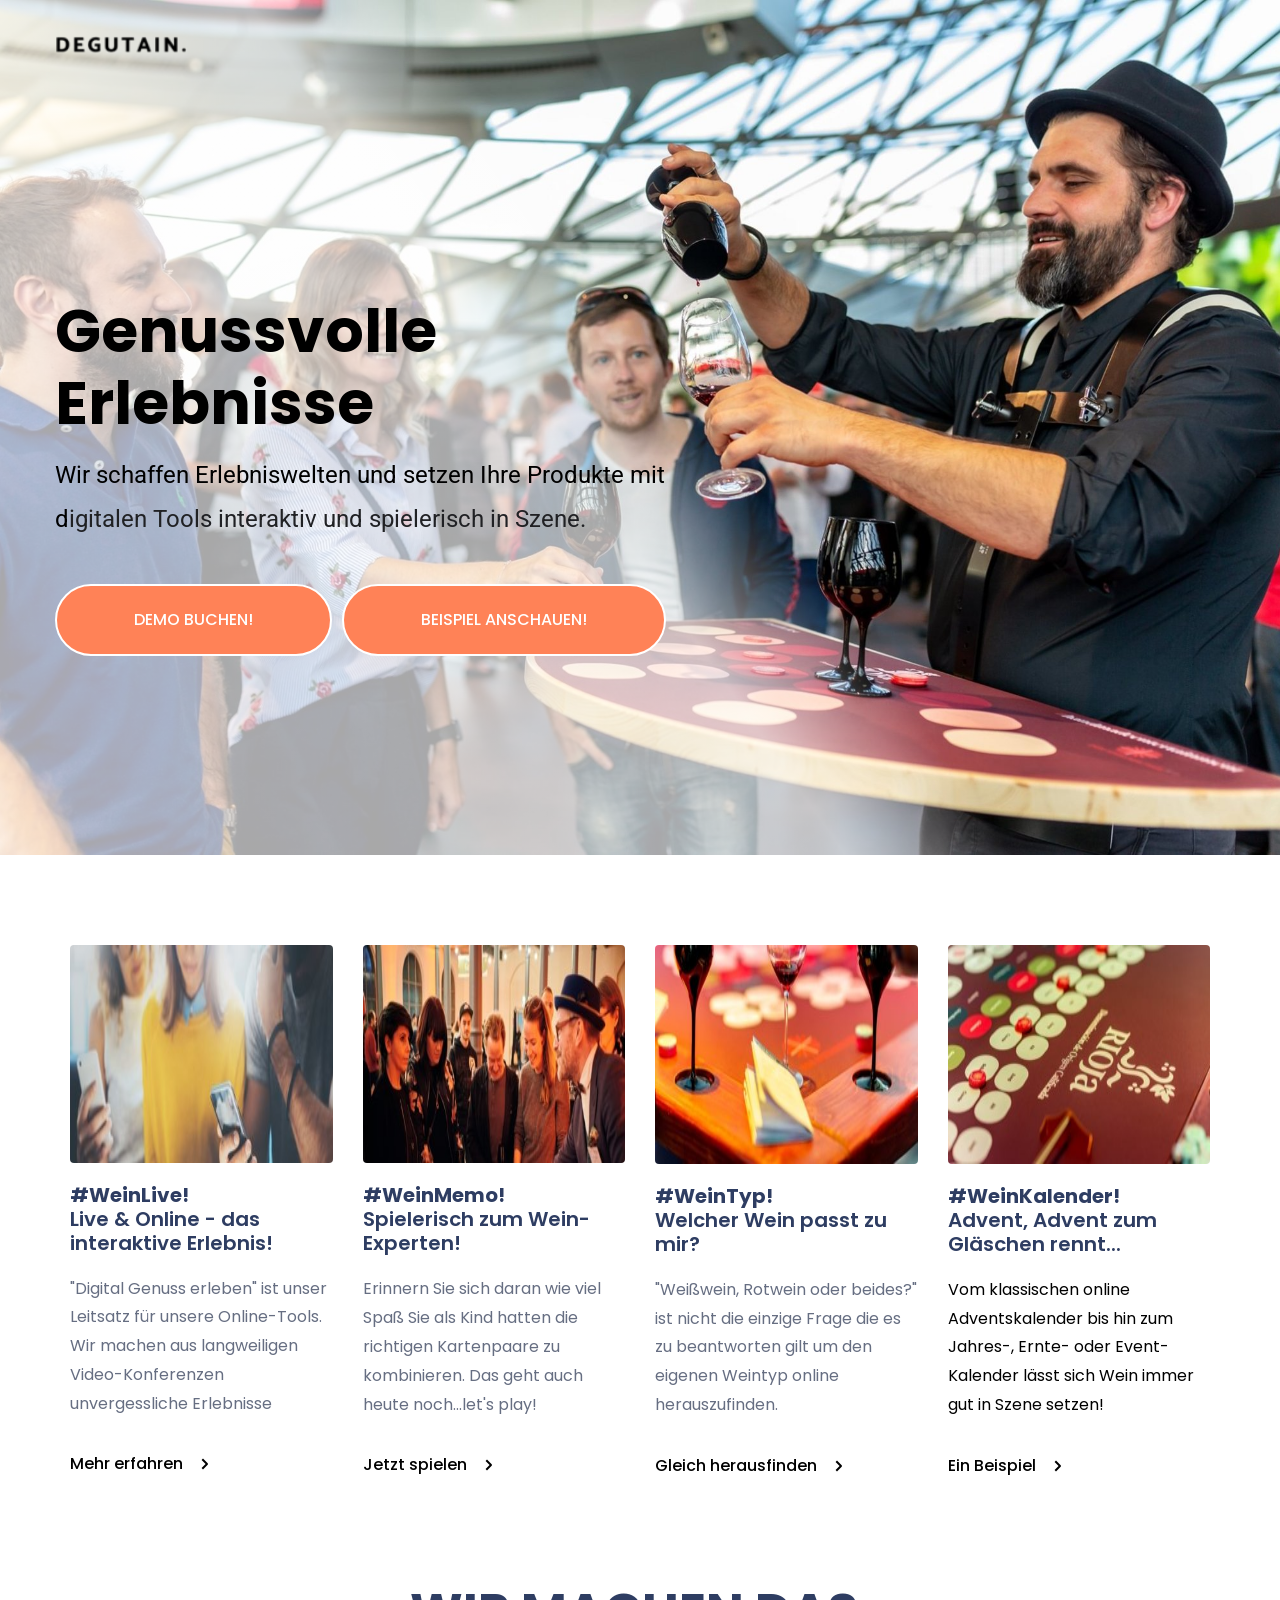
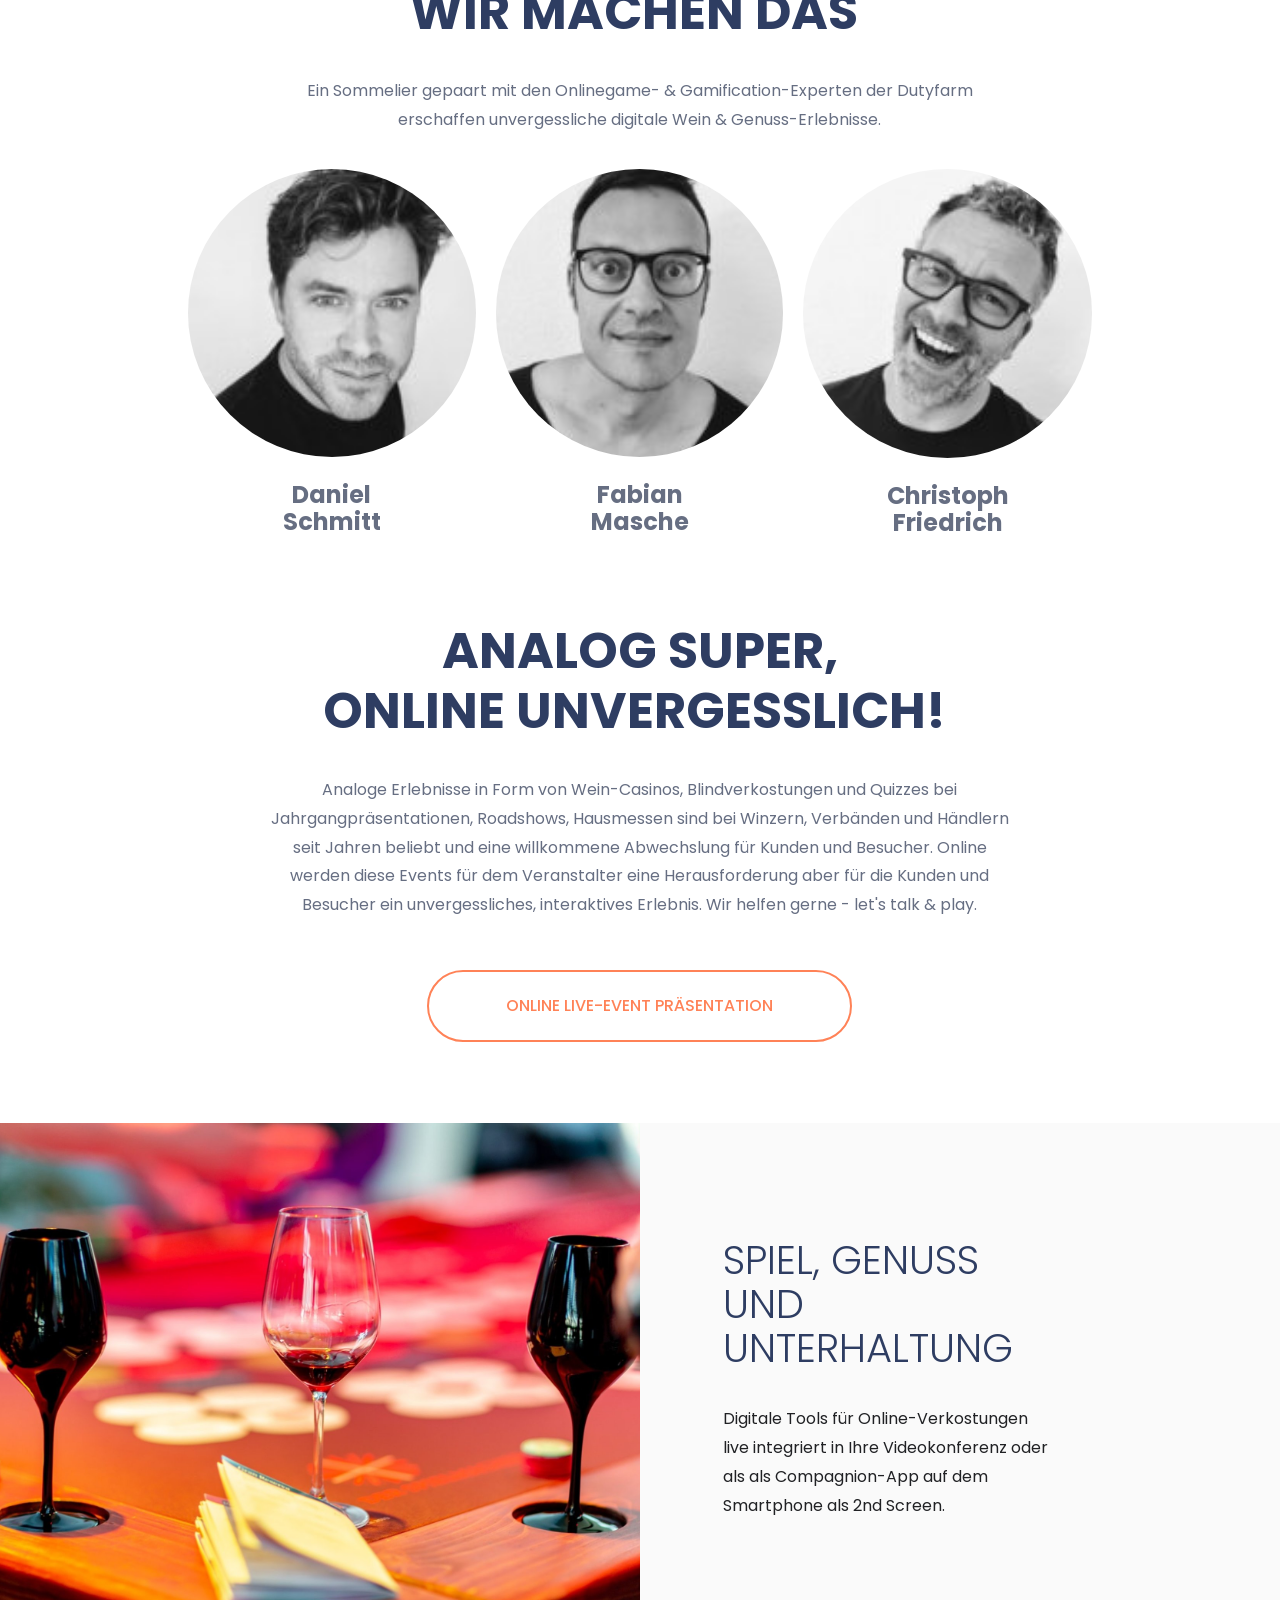
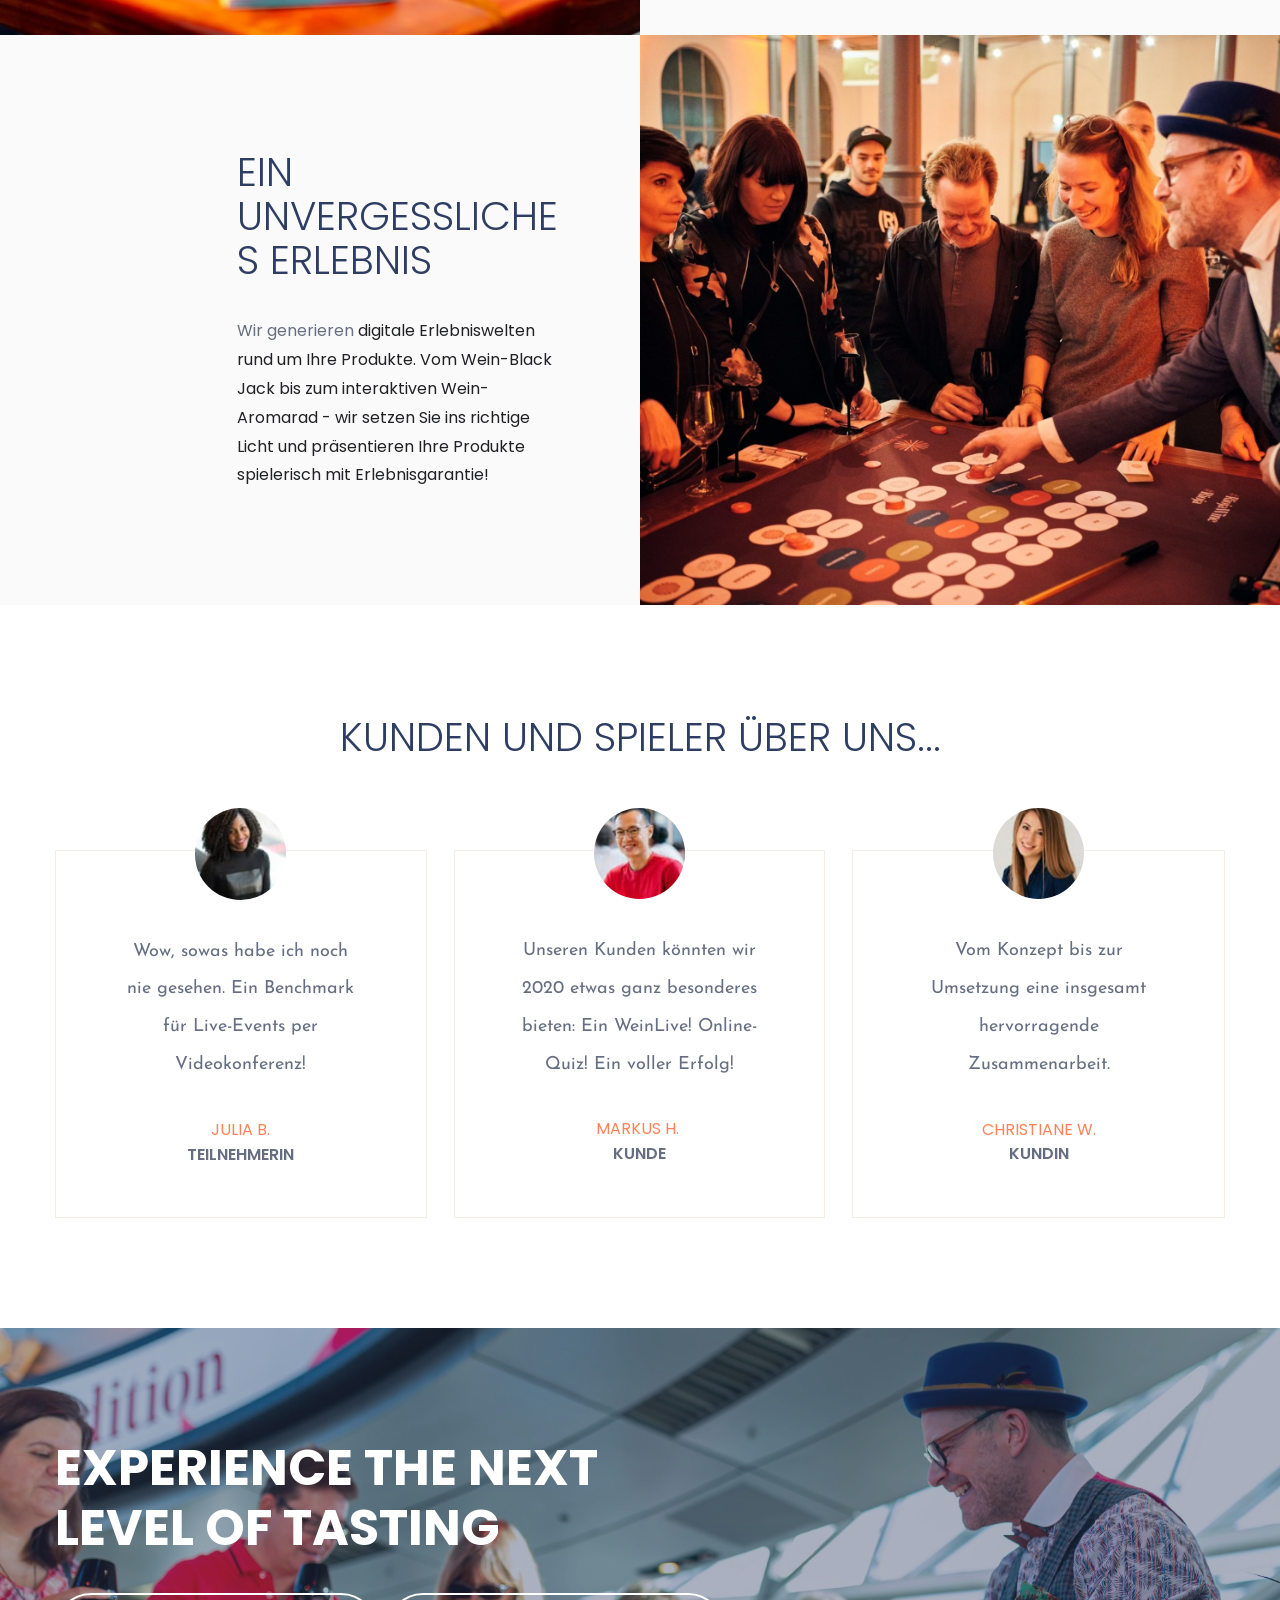
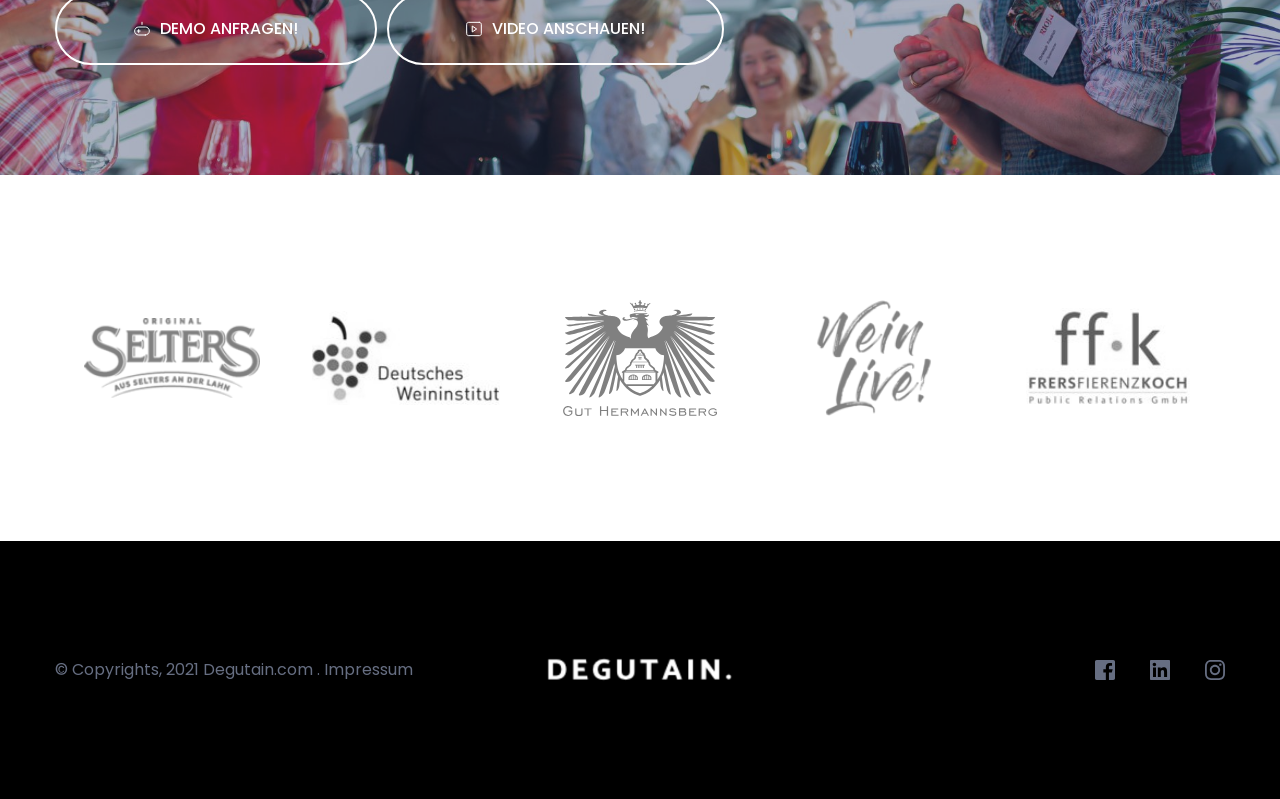
==== index.html @ c5dc9e21 "Degutain.de" ====
<!DOCTYPE html><html lang="en"><head><meta charset="utf-8"><link rel="canonical" href="https://main--determined-lumiere-8e28e1.netlify.app" /><link rel="icon" href="https://a-cloud.b-cdn.net/media/iW=32&iH=any/a94def487bf978fae8fc6f3617b9874e.png" sizes="32x32"/><link rel="icon" href="https://a-cloud.b-cdn.net/media/iW=192&iH=any/a94def487bf978fae8fc6f3617b9874e.png" sizes="192x192"/><link rel="apple-touch-icon-precomposed" href="https://a-cloud.b-cdn.net/media/iW=180&iH=any/a94def487bf978fae8fc6f3617b9874e.png"/><title>DEGUTAIN - DIGITAL. GENUSS. ERLEBEN.</title><meta name="description" content="Wir schaffen Erlebniswelten mit digitalen, interaktiven Online-Events. Gamification für Online-Events erleben Sie bei uns mit unseren WeinLive! Shows. Let&#039;s play!"><meta property="og:title" content="DEGUTAIN - DIGITAL. GENUSS. ERLEBEN."><meta property="og:description" content="Wir schaffen Erlebniswelten mit digitalen, interaktiven Online-Events. Gamification für Online-Events erleben Sie bei uns mit unseren WeinLive! Shows. Let&#039;s play!"><meta property="og:image" content="assets/img/73a95ccca832e7db796a1e793d72864c.jpg"><meta property="og:url" content="https://main--determined-lumiere-8e28e1.netlify.app"><meta content="summary_large_image" name="twitter:card"><!-- ASSETS --><meta name="viewport" content="width=device-width, initial-scale=1"><link class="brz-link brz-link-google-prefetch" rel="dns-prefetch" href="//ajax.googleapis.com"><link class="brz-link brz-link-google-prefetch" rel="dns-prefetch" href="//fonts.googleapis.com"><link class="brz-link brz-link-google-preconnect" rel="preconnect" href="https://fonts.gstatic.com/" crossorigin><link class="brz-link brz-link-cdn-preconnect" rel="preconnect" href="https://a-cloud.b-cdn.net" crossorigin><link href="https://fonts.googleapis.com/css?family=Lato:100,100italic,300,300italic,regular,italic,700,700italic,900,900italic|Yeseva One:regular|Average Sans:regular|Overpass:100,100italic,200,200italic,300,300italic,regular,italic,600,600italic,700,700italic,800,800italic,900,900italic|Josefin Sans:100,200,300,regular,500,600,700,100italic,200italic,300italic,italic,500italic,600italic,700italic|Poppins:100,100italic,200,200italic,300,300italic,regular,italic,500,500italic,600,600italic,700,700italic,800,800italic,900,900italic|Roboto:100,100italic,300,300italic,regular,italic,500,500italic,700,700italic,900,900italic&subset=arabic,bengali,cyrillic,cyrillic-ext,devanagari,greek,greek-ext,gujarati,hebrew,khmer,korean,latin-ext,tamil,telugu,thai,vietnamese&display=swap" class="brz-link brz-link-google" type="text/css" rel="stylesheet"/><link href="assets/e636d66726eed05097c2b93c052736a3.css" class="brz-link brz-link-preview-lib" data-group="group-1_3" rel="stylesheet"/><link href="assets/19e1de2f0bbb7cc28cbc9504a7aba1f9.css" class="brz-link brz-link-preview-pro" rel="stylesheet"/><style class="brz-style">.brz .css-1p1l9ez, .brz [data-css-1p1l9ez] {color: rgba(var(--brz-global-color7),1);border-color: rgba(35,157,219,0);background-color: rgba(189,225,244,0);background-image: none;border-width: 0;border-style: solid;width: 20px;height: 20px;font-size: 20px;padding: 0px;border-radius: 0;stroke-width: 0;transition: all .5s ease-in-out;transition-property: background,border-radius,color,border-color,box-shadow;-webkit-transition: all .5s ease-in-out;-moz-transition: all .5s ease-in-out;-webkit-transition-property: background,border-radius,color,border-color,box-shadow;-moz-transition-property: background,border-radius,color,border-color,box-shadow;}
@media (min-width: 991px) {.brz .css-1p1l9ez:hover, .brz [data-css-1p1l9ez]:hover {color: rgba(var(--brz-global-color8),1);border-color: rgba(35,157,219,0);background-color: rgba(189,225,244,0);background-image: none;}}
@media (max-width: 991px) {.brz .css-1p1l9ez, .brz [data-css-1p1l9ez] {width: 20px;height: 20px;font-size: 20px;padding: 0px;border-radius: 0px;stroke-width: 0;}}
@media (max-width: 767px) {.brz .css-1p1l9ez, .brz [data-css-1p1l9ez] {width: 20px;height: 20px;font-size: 20px;padding: 0px;border-radius: 0px;stroke-width: 0;}}</style><style class="brz-style">.brz .brz-css-qdgmk {z-index: auto;margin: 0;}
.brz .brz-css-qdgmk.brz-section .brz-section__content {min-height: auto;display: flex;}
.brz .brz-css-qdgmk .brz-container {justify-content: center;}
.brz .brz-css-qdgmk > .slick-slider > .brz-slick-slider__dots {color: rgba(0,0,0,1);}
.brz .brz-css-qdgmk > .slick-slider > .brz-slick-slider__arrow {color: rgba(0,0,0,.7);}
@media (min-width:991px) {.brz .brz-css-qdgmk {display: block;}}
@media (min-width:991px) {.brz .brz-css-qdgmk > .slick-slider > .brz-slick-slider__arrow:hover {color: rgba(0,0,0,1);}}
@media (max-width:991px) and (min-width:768px) {.brz .brz-css-qdgmk {z-index: auto;margin: 0;}
	.brz .brz-css-qdgmk.brz-section .brz-section__content {min-height: auto;display: flex;}
	.brz .brz-css-qdgmk .brz-container {justify-content: center;}
	.brz .brz-css-qdgmk > .slick-slider > .brz-slick-slider__dots {color: rgba(0,0,0,1);}
	.brz .brz-css-qdgmk > .slick-slider > .brz-slick-slider__arrow {color: rgba(0,0,0,.7);}}
@media (max-width:991px) and (min-width:768px) {.brz .brz-css-qdgmk {display: block;}}
@media (max-width:767px) {.brz .brz-css-qdgmk {z-index: auto;margin: 0;}
	.brz .brz-css-qdgmk.brz-section .brz-section__content {min-height: auto;display: flex;}
	.brz .brz-css-qdgmk .brz-container {justify-content: center;}
	.brz .brz-css-qdgmk > .slick-slider > .brz-slick-slider__dots {color: rgba(0,0,0,1);}
	.brz .brz-css-qdgmk > .slick-slider > .brz-slick-slider__arrow {color: rgba(0,0,0,.7);}}
@media (max-width:767px) {.brz .brz-css-qdgmk {display: block;}}
.brz .brz-css-fzlmk {padding: 75px 0px 75px 0px;}
.brz .brz-css-fzlmk > .brz-bg {border: 0px solid rgba(102,115,141,0);border-radius: 0px;mix-blend-mode: normal;}
.brz .brz-css-fzlmk > .brz-bg > .brz-bg-image {background-image: none;display: block;background-size: cover;background-repeat: no-repeat;}
.brz .brz-css-fzlmk > .brz-bg > .brz-bg-image:after {content: "";background-image: none;}
.brz .brz-css-fzlmk > .brz-bg > .brz-bg-color {background-color: rgba(0,0,0,0);background-image: none;}
.brz .brz-css-fzlmk > .brz-bg > .brz-bg-map {display: none;}
.brz .brz-css-fzlmk > .brz-bg > .brz-bg-video {display: none;}
.brz .brz-css-fzlmk > .brz-bg > .brz-bg-shape__top {background-size: 100% 100px;height: 100px;transform: rotateX(0deg) rotateY(0deg);z-index: auto;}
.brz .brz-css-fzlmk > .brz-bg > .brz-bg-shape__top::after {background-image: none;-webkit-mask-image: none;background-size: 100% 100px;height: 100px;}
.brz .brz-css-fzlmk > .brz-bg > .brz-bg-shape__bottom {background-size: 100% 100px;height: 100px;transform: rotateX(-180deg) rotateY(-180deg);z-index: auto;}
.brz .brz-css-fzlmk > .brz-bg > .brz-bg-shape__bottom::after {background-image: none;-webkit-mask-image: none;background-size: 100% 100px;height: 100px;}
@media (min-width:991px) {.brz .brz-css-fzlmk > .brz-bg > .brz-bg-image {background-attachment: scroll;}}
@media (max-width:991px) and (min-width:768px) {.brz .brz-css-fzlmk {padding: 50px 15px 50px 15px;}
	.brz .brz-css-fzlmk > .brz-bg {border: 0px solid rgba(102,115,141,0);border-radius: 0px;mix-blend-mode: normal;}
	.brz .brz-css-fzlmk > .brz-bg > .brz-bg-image {background-image: none;display: block;background-size: cover;background-repeat: no-repeat;}
	.brz .brz-css-fzlmk > .brz-bg > .brz-bg-image:after {content: "";background-image: none;}
	.brz .brz-css-fzlmk > .brz-bg > .brz-bg-color {background-color: rgba(0,0,0,0);background-image: none;}
	.brz .brz-css-fzlmk > .brz-bg > .brz-bg-map {display: none;}
	.brz .brz-css-fzlmk > .brz-bg > .brz-bg-video {display: none;}
	.brz .brz-css-fzlmk > .brz-bg > .brz-bg-shape__top {background-size: 100% 100px;height: 100px;transform: rotateX(0deg) rotateY(0deg);z-index: auto;}
	.brz .brz-css-fzlmk > .brz-bg > .brz-bg-shape__top::after {background-image: none;-webkit-mask-image: none;background-size: 100% 100px;height: 100px;}
	.brz .brz-css-fzlmk > .brz-bg > .brz-bg-shape__bottom {background-size: 100% 100px;height: 100px;transform: rotateX(-180deg) rotateY(-180deg);z-index: auto;}
	.brz .brz-css-fzlmk > .brz-bg > .brz-bg-shape__bottom::after {background-image: none;-webkit-mask-image: none;background-size: 100% 100px;height: 100px;}}
@media (max-width:767px) {.brz .brz-css-fzlmk {padding: 25px 15px 25px 15px;}
	.brz .brz-css-fzlmk > .brz-bg {border: 0px solid rgba(102,115,141,0);border-radius: 0px;mix-blend-mode: normal;}
	.brz .brz-css-fzlmk > .brz-bg > .brz-bg-image {background-image: none;display: block;background-size: cover;background-repeat: no-repeat;}
	.brz .brz-css-fzlmk > .brz-bg > .brz-bg-image:after {content: "";background-image: none;}
	.brz .brz-css-fzlmk > .brz-bg > .brz-bg-color {background-color: rgba(0,0,0,0);background-image: none;}
	.brz .brz-css-fzlmk > .brz-bg > .brz-bg-map {display: none;}
	.brz .brz-css-fzlmk > .brz-bg > .brz-bg-video {display: none;}
	.brz .brz-css-fzlmk > .brz-bg > .brz-bg-shape__top {background-size: 100% 100px;height: 100px;transform: rotateX(0deg) rotateY(0deg);z-index: auto;}
	.brz .brz-css-fzlmk > .brz-bg > .brz-bg-shape__top::after {background-image: none;-webkit-mask-image: none;background-size: 100% 100px;height: 100px;}
	.brz .brz-css-fzlmk > .brz-bg > .brz-bg-shape__bottom {background-size: 100% 100px;height: 100px;transform: rotateX(-180deg) rotateY(-180deg);z-index: auto;}
	.brz .brz-css-fzlmk > .brz-bg > .brz-bg-shape__bottom::after {background-image: none;-webkit-mask-image: none;background-size: 100% 100px;height: 100px;}}
.brz .brz-css-uakbx {border: 0px solid transparent;}
@media (min-width:991px) {.brz .brz-css-uakbx {max-width: calc(1 * var(--brz-section-container-max-width,1170px));}}
@media (max-width:991px) and (min-width:768px) {.brz .brz-css-uakbx {border: 0px solid transparent;}}
@media (max-width:991px) and (min-width:768px) {.brz .brz-css-uakbx {max-width: 100%;}}
@media (max-width:767px) {.brz .brz-css-uakbx {border: 0px solid transparent;}}
@media (max-width:767px) {.brz .brz-css-uakbx {max-width: 100%;}}
.brz .brz-css-kxtrz {margin: 0;z-index: auto;align-items: flex-start;}
.brz .brz-css-kxtrz > .brz-bg {border: 0px solid rgba(102,115,141,0);border-radius: 0px;max-width: 100%;mix-blend-mode: normal;}
.brz .brz-css-kxtrz > .brz-bg > .brz-bg-image {background-image: none;display: block;}
.brz .brz-css-kxtrz > .brz-bg > .brz-bg-image:after {content: "";background-image: none;}
.brz .brz-css-kxtrz > .brz-bg > .brz-bg-color {background-color: rgba(0,0,0,0);background-image: none;}
.brz .brz-css-kxtrz > .brz-bg > .brz-bg-map {display: none;}
.brz .brz-css-kxtrz > .brz-bg > .brz-bg-video {display: none;}
.brz .brz-css-kxtrz > .brz-row {border: 0px solid transparent;}
@media (min-width:991px) {.brz .brz-css-kxtrz {min-height: auto;display: flex;}
	.brz .brz-css-kxtrz > .brz-bg {transition-duration: .5s;transition-property: filter,box-shadow,background,border-radius,border-color;}
	.brz .brz-css-kxtrz > .brz-bg > .brz-bg-image {transition-duration: .5s;transition-property: filter,box-shadow,background,border-radius,border-color;}
	.brz .brz-css-kxtrz > .brz-bg > .brz-bg-color {transition-duration: .5s;transition-property: filter,box-shadow,background,border-radius,border-color;}
	.brz .brz-css-kxtrz > .brz-bg > .brz-bg-video {transition-duration: .5s;transition-property: filter,box-shadow,background,border-radius,border-color;}
	.brz .brz-css-kxtrz > .brz-row {transition-duration: .5s;transition-property: filter,box-shadow,background,border-radius,border-color;}}
@media (max-width:991px) and (min-width:768px) {.brz .brz-css-kxtrz {margin: 0;z-index: auto;align-items: flex-start;}
	.brz .brz-css-kxtrz > .brz-bg {border: 0px solid rgba(102,115,141,0);border-radius: 0px;max-width: 100%;mix-blend-mode: normal;}
	.brz .brz-css-kxtrz > .brz-bg > .brz-bg-image {background-image: none;display: block;}
	.brz .brz-css-kxtrz > .brz-bg > .brz-bg-image:after {content: "";background-image: none;}
	.brz .brz-css-kxtrz > .brz-bg > .brz-bg-color {background-color: rgba(0,0,0,0);background-image: none;}
	.brz .brz-css-kxtrz > .brz-bg > .brz-bg-map {display: none;}
	.brz .brz-css-kxtrz > .brz-bg > .brz-bg-video {display: none;}
	.brz .brz-css-kxtrz > .brz-row {border: 0px solid transparent;}}
@media (max-width:991px) and (min-width:768px) {.brz .brz-css-kxtrz {min-height: auto;display: flex;}
	.brz .brz-css-kxtrz > .brz-bg {transition-duration: .5s;transition-property: filter,box-shadow,background,border-radius,border-color;}
	.brz .brz-css-kxtrz > .brz-bg > .brz-bg-image {transition-duration: .5s;transition-property: filter,box-shadow,background,border-radius,border-color;}
	.brz .brz-css-kxtrz > .brz-bg > .brz-bg-color {transition-duration: .5s;transition-property: filter,box-shadow,background,border-radius,border-color;}
	.brz .brz-css-kxtrz > .brz-bg > .brz-bg-video {transition-duration: .5s;transition-property: filter,box-shadow,background,border-radius,border-color;}
	.brz .brz-css-kxtrz > .brz-row {flex-direction: row;flex-wrap: wrap;justify-content: flex-start;transition-duration: .5s;transition-property: filter,box-shadow,background,border-radius,border-color;}}
@media (max-width:767px) {.brz .brz-css-kxtrz {margin: 0;z-index: auto;align-items: flex-start;}
	.brz .brz-css-kxtrz > .brz-bg {border: 0px solid rgba(102,115,141,0);border-radius: 0px;max-width: 100%;mix-blend-mode: normal;}
	.brz .brz-css-kxtrz > .brz-bg > .brz-bg-image {background-image: none;display: block;}
	.brz .brz-css-kxtrz > .brz-bg > .brz-bg-image:after {content: "";background-image: none;}
	.brz .brz-css-kxtrz > .brz-bg > .brz-bg-color {background-color: rgba(0,0,0,0);background-image: none;}
	.brz .brz-css-kxtrz > .brz-bg > .brz-bg-map {display: none;}
	.brz .brz-css-kxtrz > .brz-bg > .brz-bg-video {display: none;}
	.brz .brz-css-kxtrz > .brz-row {border: 0px solid transparent;}}
@media (max-width:767px) {.brz .brz-css-kxtrz {min-height: auto;display: flex;}
	.brz .brz-css-kxtrz > .brz-bg {transition-duration: .5s;transition-property: filter,box-shadow,background,border-radius,border-color;}
	.brz .brz-css-kxtrz > .brz-bg > .brz-bg-image {transition-duration: .5s;transition-property: filter,box-shadow,background,border-radius,border-color;}
	.brz .brz-css-kxtrz > .brz-bg > .brz-bg-color {transition-duration: .5s;transition-property: filter,box-shadow,background,border-radius,border-color;}
	.brz .brz-css-kxtrz > .brz-bg > .brz-bg-video {transition-duration: .5s;transition-property: filter,box-shadow,background,border-radius,border-color;}
	.brz .brz-css-kxtrz > .brz-row {flex-direction: row;flex-wrap: wrap;justify-content: flex-start;transition-duration: .5s;transition-property: filter,box-shadow,background,border-radius,border-color;}}
.brz .brz-css-nwfkc {padding: 10px;max-width: 100%;}
@media (max-width:991px) and (min-width:768px) {.brz .brz-css-nwfkc {padding: 0;max-width: 100%;}}
@media (max-width:767px) {.brz .brz-css-nwfkc {padding: 0;max-width: 100%;}}
.brz .brz-css-hpsgr {z-index: auto;flex: 1 1 50%;max-width: 50%;justify-content: flex-start;}
.brz .brz-css-hpsgr > .brz-bg {border: 0px solid rgba(102,115,141,0);border-radius: 0px;margin: 0;mix-blend-mode: normal;}
.brz .brz-css-hpsgr > .brz-bg > .brz-bg-image {background-image: none;display: block;}
.brz .brz-css-hpsgr > .brz-bg > .brz-bg-image:after {content: "";background-image: none;}
.brz .brz-css-hpsgr > .brz-bg > .brz-bg-color {background-color: rgba(0,0,0,0);background-image: none;}
.brz .brz-css-hpsgr > .brz-bg > .brz-bg-map {display: none;}
.brz .brz-css-hpsgr > .brz-bg > .brz-bg-video {display: none;}
@media (min-width:991px) {.brz .brz-css-hpsgr > .brz-bg {transition-duration: .5s;transition-property: filter,box-shadow,background,border-radius,border-color;}
	.brz .brz-css-hpsgr > .brz-bg > .brz-bg-image {transition-duration: .5s;transition-property: filter,box-shadow,background,border-radius,border-color;}
	.brz .brz-css-hpsgr > .brz-bg > .brz-bg-color {transition-duration: .5s;transition-property: filter,box-shadow,background,border-radius,border-color;}}
@media (max-width:991px) and (min-width:768px) {.brz .brz-css-hpsgr {z-index: auto;flex: 1 1 50%;max-width: 50%;justify-content: flex-start;}
	.brz .brz-css-hpsgr > .brz-bg {border: 0px solid rgba(102,115,141,0);border-radius: 0px;margin: 0;mix-blend-mode: normal;}
	.brz .brz-css-hpsgr > .brz-bg > .brz-bg-image {background-image: none;display: block;}
	.brz .brz-css-hpsgr > .brz-bg > .brz-bg-image:after {content: "";background-image: none;}
	.brz .brz-css-hpsgr > .brz-bg > .brz-bg-color {background-color: rgba(0,0,0,0);background-image: none;}
	.brz .brz-css-hpsgr > .brz-bg > .brz-bg-map {display: none;}
	.brz .brz-css-hpsgr > .brz-bg > .brz-bg-video {display: none;}}
@media (max-width:991px) and (min-width:768px) {.brz .brz-css-hpsgr > .brz-bg {transition-duration: .5s;transition-property: filter,box-shadow,background,border-radius,border-color;}
	.brz .brz-css-hpsgr > .brz-bg > .brz-bg-image {transition-duration: .5s;transition-property: filter,box-shadow,background,border-radius,border-color;}
	.brz .brz-css-hpsgr > .brz-bg > .brz-bg-color {transition-duration: .5s;transition-property: filter,box-shadow,background,border-radius,border-color;}}
@media (max-width:767px) {.brz .brz-css-hpsgr {z-index: auto;flex: 1 1 100%;max-width: 100%;justify-content: flex-start;}
	.brz .brz-css-hpsgr > .brz-bg {border: 0px solid rgba(102,115,141,0);border-radius: 0px;margin: 10px 0px 10px 0px;mix-blend-mode: normal;}
	.brz .brz-css-hpsgr > .brz-bg > .brz-bg-image {background-image: none;display: block;}
	.brz .brz-css-hpsgr > .brz-bg > .brz-bg-image:after {content: "";background-image: none;}
	.brz .brz-css-hpsgr > .brz-bg > .brz-bg-color {background-color: rgba(0,0,0,0);background-image: none;}
	.brz .brz-css-hpsgr > .brz-bg > .brz-bg-map {display: none;}
	.brz .brz-css-hpsgr > .brz-bg > .brz-bg-video {display: none;}}
@media (max-width:767px) {.brz .brz-css-hpsgr > .brz-bg {transition-duration: .5s;transition-property: filter,box-shadow,background,border-radius,border-color;}
	.brz .brz-css-hpsgr > .brz-bg > .brz-bg-image {transition-duration: .5s;transition-property: filter,box-shadow,background,border-radius,border-color;}
	.brz .brz-css-hpsgr > .brz-bg > .brz-bg-color {transition-duration: .5s;transition-property: filter,box-shadow,background,border-radius,border-color;}}
.brz .brz-css-nbdci {z-index: auto;margin: 0;border: 0px solid transparent;padding: 5px 15px 5px 15px;min-height: auto;}
@media (min-width:991px) {.brz .brz-css-nbdci {display: flex;transition-duration: .5s;transition-property: filter,box-shadow,background,border-radius,border-color;}}
@media (max-width:991px) and (min-width:768px) {.brz .brz-css-nbdci {z-index: auto;margin: 0;border: 0px solid transparent;padding: 5px 15px 5px 15px;min-height: auto;}}
@media (max-width:991px) and (min-width:768px) {.brz .brz-css-nbdci {display: flex;transition-duration: .5s;transition-property: filter,box-shadow,background,border-radius,border-color;}}
@media (max-width:767px) {.brz .brz-css-nbdci {z-index: auto;margin: 10px 0px 10px 0px;border: 0px solid transparent;padding: 0;min-height: auto;}}
@media (max-width:767px) {.brz .brz-css-nbdci {display: flex;transition-duration: .5s;transition-property: filter,box-shadow,background,border-radius,border-color;}}
.brz .brz-css-xookq {padding: 0;margin: 10px 0px 10px 0px;justify-content: center;position: relative;}
@media (min-width:991px) {.brz .brz-css-xookq {display: flex;z-index: auto;position: relative;}}
@media (max-width:991px) and (min-width:768px) {.brz .brz-css-xookq {padding: 0;margin: 10px 0px 10px 0px;justify-content: center;position: relative;}}
@media (max-width:991px) and (min-width:768px) {.brz .brz-css-xookq {display: flex;z-index: auto;position: relative;}}
@media (max-width:767px) {.brz .brz-css-xookq {padding: 0;margin: 10px 0px 10px 0px;justify-content: center;position: relative;}}
@media (max-width:767px) {.brz .brz-css-xookq {display: flex;z-index: auto;position: relative;}}
.brz .brz-css-xtftj {max-width: 100%;height: auto;border: 0px solid rgba(102,115,141,0);border-radius: 0px;}
.brz .brz-css-xtftj:after {background-color: rgba(255,255,255,0);background-image: none;}
@media (min-width:991px) {.brz .brz-css-xtftj {transition-duration: .5s;transition-property: border,box-shadow,filter,background-color;}
	.brz .brz-css-xtftj:after {transition-duration: .5s;transition-property: border,box-shadow,filter,background-color;}
	.brz .brz-css-xtftj .brz-picture {transition-duration: .5s;transition-property: border,box-shadow,filter,background-color;}}
@media (max-width:991px) and (min-width:768px) {.brz .brz-css-xtftj {max-width: 100%;height: auto;border: 0px solid rgba(102,115,141,0);border-radius: 0px;}
	.brz .brz-css-xtftj:after {background-color: rgba(255,255,255,0);background-image: none;}}
@media (max-width:991px) and (min-width:768px) {.brz .brz-css-xtftj {transition-duration: .5s;transition-property: border,box-shadow,filter,background-color;}
	.brz .brz-css-xtftj:after {transition-duration: .5s;transition-property: border,box-shadow,filter,background-color;}
	.brz .brz-css-xtftj .brz-picture {transition-duration: .5s;transition-property: border,box-shadow,filter,background-color;}}
@media (max-width:767px) {.brz .brz-css-xtftj {max-width: 100%;height: auto;border: 0px solid rgba(102,115,141,0);border-radius: 0px;}
	.brz .brz-css-xtftj:after {background-color: rgba(255,255,255,0);background-image: none;}}
@media (max-width:767px) {.brz .brz-css-xtftj {transition-duration: .5s;transition-property: border,box-shadow,filter,background-color;}
	.brz .brz-css-xtftj:after {transition-duration: .5s;transition-property: border,box-shadow,filter,background-color;}
	.brz .brz-css-xtftj .brz-picture {transition-duration: .5s;transition-property: border,box-shadow,filter,background-color;}}
.brz .brz-css-uwdgc {padding-top: 15.3404%;}
.brz .brz-css-uwdgc > .brz-img {position: absolute;width: 100%;}
@media (max-width:991px) and (min-width:768px) {.brz .brz-css-uwdgc {padding-top: 15.3341%;}
	.brz .brz-css-uwdgc > .brz-img {position: absolute;width: 100%;}}
@media (max-width:767px) {.brz .brz-css-uwdgc {padding-top: 15.3387%;}
	.brz .brz-css-uwdgc > .brz-img {position: absolute;width: 100%;}}
.brz .brz-css-axryg {height: 50px;}
@media (max-width:991px) and (min-width:768px) {.brz .brz-css-axryg {height: 50px;}}
@media (max-width:767px) {.brz .brz-css-axryg {height: 50px;}}
.brz .brz-css-ffauf {width: 100%;mix-blend-mode: normal;}
@media (max-width:991px) and (min-width:768px) {.brz .brz-css-ffauf {width: 100%;mix-blend-mode: normal;}}
@media (max-width:767px) {.brz .brz-css-ffauf {width: 100%;mix-blend-mode: normal;}}
.brz .brz-css-tgkyf {z-index: auto;position: relative;margin: 10px 0px 10px 0px;}
@media (min-width:991px) {.brz .brz-css-tgkyf {display: flex;position: relative;}}
@media (max-width:991px) and (min-width:768px) {.brz .brz-css-tgkyf {z-index: auto;position: relative;margin: 10px 0px 10px 0px;}}
@media (max-width:991px) and (min-width:768px) {.brz .brz-css-tgkyf {display: flex;position: relative;}}
@media (max-width:767px) {.brz .brz-css-tgkyf {z-index: auto;position: relative;margin: 10px 0px 10px 0px;}}
@media (max-width:767px) {.brz .brz-css-tgkyf {display: flex;position: relative;}}
.brz .brz-css-eiwsv {justify-content: center;padding: 0;margin: 0px -5px -20px -5px;}
@media (max-width:991px) and (min-width:768px) {.brz .brz-css-eiwsv {justify-content: center;padding: 0;margin: 0px -5px -20px -5px;}}
@media (max-width:767px) {.brz .brz-css-eiwsv {justify-content: center;padding: 0;margin: 0px -5px -20px -5px;}}
.brz .brz-css-jugwo {padding: 0px 5px 20px 5px;}
@media (max-width:991px) and (min-width:768px) {.brz .brz-css-jugwo {padding: 0px 5px 20px 5px;}}
@media (max-width:767px) {.brz .brz-css-jugwo {padding: 0px 5px 20px 5px;}}
.brz .brz-css-brsil.brz-btn {display: flex;align-items: center;justify-content: center;font-family: var(--brz-buttonfontfamily);font-weight: var(--brz-buttonfontweight);font-size: var(--brz-buttonfontsize);line-height: var(--brz-buttonlineheight);letter-spacing: var(--brz-buttonletterspacing);color: rgba(var(--brz-global-color8),1);border: 2px solid rgba(var(--brz-global-color3),0);border-radius: 2px;background-color: rgba(var(--brz-global-color3),1);background-image: none;padding: 14px 42px 14px 42px;flex-flow: row-reverse nowrap;}
.brz .brz-css-brsil.brz-btn.brz-btn-submit {color: rgba(var(--brz-global-color8),1);background-color: rgba(var(--brz-global-color3),1);}
.brz .brz-css-brsil .brz-btn--story-container {border: 2px solid rgba(var(--brz-global-color3),0);flex-flow: row-reverse nowrap;border-radius: 2px;}
@media (min-width:991px) {.brz .brz-css-brsil.brz-btn {transition-duration: .5s;transition-property: color,box-shadow,background,border-color;}}
@media (min-width:991px) {.brz .brz-css-brsil.brz-btn:hover {background-color: rgba(var(--brz-global-color3),.8);}
	.brz .brz-css-brsil.brz-btn.brz-btn-submit:hover {background-color: rgba(var(--brz-global-color3),.8);}}
@media (max-width:991px) and (min-width:768px) {.brz .brz-css-brsil.brz-btn {display: flex;align-items: center;justify-content: center;font-family: var(--brz-buttonfontfamily);font-weight: var(--brz-buttontabletfontweight);font-size: var(--brz-buttontabletfontsize);line-height: var(--brz-buttontabletlineheight);letter-spacing: var(--brz-buttontabletletterspacing);color: rgba(var(--brz-global-color8),1);border: 2px solid rgba(var(--brz-global-color3),0);border-radius: 2px;background-color: rgba(var(--brz-global-color3),1);background-image: none;padding: 11px 26px 11px 26px;flex-flow: row-reverse nowrap;}
	.brz .brz-css-brsil.brz-btn.brz-btn-submit {color: rgba(var(--brz-global-color8),1);background-color: rgba(var(--brz-global-color3),1);}
	.brz .brz-css-brsil .brz-btn--story-container {border: 2px solid rgba(var(--brz-global-color3),0);flex-flow: row-reverse nowrap;border-radius: 2px;}}
@media (max-width:991px) and (min-width:768px) {.brz .brz-css-brsil.brz-btn {transition-duration: .5s;transition-property: color,box-shadow,background,border-color;}}
@media (max-width:767px) {.brz .brz-css-brsil.brz-btn {display: flex;align-items: center;justify-content: center;font-family: var(--brz-buttonfontfamily);font-weight: var(--brz-buttonmobilefontweight);font-size: var(--brz-buttonmobilefontsize);line-height: var(--brz-buttonmobilelineheight);letter-spacing: var(--brz-buttonmobileletterspacing);color: rgba(var(--brz-global-color8),1);border: 2px solid rgba(var(--brz-global-color3),0);border-radius: 2px;background-color: rgba(var(--brz-global-color3),1);background-image: none;padding: 11px 26px 11px 26px;flex-flow: row-reverse nowrap;}
	.brz .brz-css-brsil.brz-btn.brz-btn-submit {color: rgba(var(--brz-global-color8),1);background-color: rgba(var(--brz-global-color3),1);}
	.brz .brz-css-brsil .brz-btn--story-container {border: 2px solid rgba(var(--brz-global-color3),0);flex-flow: row-reverse nowrap;border-radius: 2px;}}
@media (max-width:767px) {.brz .brz-css-brsil.brz-btn {transition-duration: .5s;transition-property: color,box-shadow,background,border-color;}}
.brz .brz-css-sxsbp > .brz-bg > .brz-bg-image {background-image: none;}
.brz .brz-css-sxsbp > .brz-bg > .brz-bg-image:after {content: "";background-image: none;}
.brz .brz-css-sxsbp > .brz-bg > .brz-bg-color {background-color: rgba(0,0,0,0);background-image: none;}
@media (max-width:991px) and (min-width:768px) {.brz .brz-css-sxsbp > .brz-bg > .brz-bg-image {background-image: none;}
	.brz .brz-css-sxsbp > .brz-bg > .brz-bg-image:after {content: "";background-image: none;}
	.brz .brz-css-sxsbp > .brz-bg > .brz-bg-color {background-color: rgba(0,0,0,0);background-image: none;}}
@media (max-width:767px) {.brz .brz-css-sxsbp > .brz-bg > .brz-bg-image {background-image: none;}
	.brz .brz-css-sxsbp > .brz-bg > .brz-bg-image:after {content: "";background-image: none;}
	.brz .brz-css-sxsbp > .brz-bg > .brz-bg-color {background-color: rgba(0,0,0,0);background-image: none;}}
.brz .brz-css-iyuqd {justify-content: center;align-items: center;}
.brz .brz-css-iyuqd > .brz-container__wrap {width: 1170px;}
.brz .brz-css-iyuqd > .brz-container__wrap .brz-popup2__close {display: block;top: -36px;right: -36px;left: auto;bottom: auto;color: rgba(255,255,255,1);}
.brz .brz-css-iyuqd > .brz-container__wrap .brz-popup2__close .brz-icon-svg {font-size: 16px;padding: 0px;background-color: rgba(0,0,0,0);border-radius: 0px;}
.brz .brz-css-iyuqd .brz-container > .brz-row__container {min-height: auto;align-items: center;}
@media (max-width:991px) and (min-width:768px) {.brz .brz-css-iyuqd {justify-content: center;align-items: center;}
	.brz .brz-css-iyuqd > .brz-container__wrap {width: 1170px;}
	.brz .brz-css-iyuqd > .brz-container__wrap .brz-popup2__close {display: block;top: -36px;right: -36px;left: auto;bottom: auto;color: rgba(255,255,255,1);}
	.brz .brz-css-iyuqd > .brz-container__wrap .brz-popup2__close .brz-icon-svg {font-size: 16px;padding: 0px;background-color: rgba(0,0,0,0);border-radius: 0px;}
	.brz .brz-css-iyuqd .brz-container > .brz-row__container {min-height: auto;align-items: center;}}
@media (max-width:767px) {.brz .brz-css-iyuqd {justify-content: center;align-items: center;}
	.brz .brz-css-iyuqd > .brz-container__wrap {width: 1170px;}
	.brz .brz-css-iyuqd > .brz-container__wrap .brz-popup2__close {display: block;top: -36px;right: -36px;left: auto;bottom: auto;color: rgba(255,255,255,1);}
	.brz .brz-css-iyuqd > .brz-container__wrap .brz-popup2__close .brz-icon-svg {font-size: 16px;padding: 0px;background-color: rgba(0,0,0,0);border-radius: 0px;}
	.brz .brz-css-iyuqd .brz-container > .brz-row__container {min-height: auto;align-items: center;}}
.brz .brz-css-ucvnv {animation-name: none;animation-duration: 1000ms;animation-delay: 1000ms;}
@media (max-width:991px) and (min-width:768px) {.brz .brz-css-ucvnv {animation-name: none;animation-duration: 1000ms;animation-delay: 1000ms;}}
@media (max-width:767px) {.brz .brz-css-ucvnv {animation-name: none;animation-duration: 1000ms;animation-delay: 1000ms;}}
.brz .brz-css-rlxxm .brz-form {margin: -0px -7.5px -15px -7.5px;}
.brz .brz-css-rlxxm .brz-forms2__item {padding: 0px 7.5px 15px 7.5px;}
.brz .brz-css-rlxxm .brz-forms2__item-button {margin-right: auto;margin-left: 0;max-width: 100%;flex-basis: 100%;}
.brz .brz-css-rlxxm .brz-forms2-story .brz-btn:before {content: "";padding-top: 15%;}
@media (max-width:991px) and (min-width:768px) {.brz .brz-css-rlxxm .brz-form {margin: -0px -7.5px -15px -7.5px;}
	.brz .brz-css-rlxxm .brz-forms2__item {padding: 0px 7.5px 15px 7.5px;}
	.brz .brz-css-rlxxm .brz-forms2__item-button {margin-right: auto;margin-left: 0;max-width: 100%;flex-basis: 100%;}
	.brz .brz-css-rlxxm .brz-forms2-story .brz-btn:before {content: "";padding-top: 15%;}}
@media (max-width:767px) {.brz .brz-css-rlxxm .brz-form {margin: -0px -7.5px -15px -7.5px;}
	.brz .brz-css-rlxxm .brz-forms2__item {padding: 0px 7.5px 15px 7.5px;}
	.brz .brz-css-rlxxm .brz-forms2__item-button {margin-right: auto;margin-left: 0;max-width: 100%;flex-basis: 100%;}
	.brz .brz-css-rlxxm .brz-forms2-story .brz-btn:before {content: "";padding-top: 15%;}}
.brz .brz-css-ztxzu {color: rgba(115,119,127,.7);font-family: Lato,sans-serif;font-size: 18px;font-weight: 400;letter-spacing: 0px;}
.brz .brz-css-ztxzu .brz-forms2__field-label {color: rgba(115,119,127,.7);font-family: Lato,sans-serif;font-size: 16px;font-weight: 400;letter-spacing: 0px;text-align: left;line-height: 1.5;}
.brz .brz-css-ztxzu .brz-forms2__field-label {padding: 0px 0px 5px 0px;}
.brz .brz-css-ztxzu .brz-forms2__field:not(.brz-forms2__radio):not(.brz-forms2__checkbox) {color: rgba(115,119,127,.7);background-color: rgba(255,255,255,1);border: 1px solid rgba(220,222,225,1);border-radius: 0px;min-height: 57px;}
.brz .brz-css-ztxzu.brz-forms2__item--error .brz-forms2__field:not(.brz-forms2__radio):not(.brz-forms2__checkbox) {border-color: #f00;}
.brz .brz-css-ztxzu .brz-forms2__field:not(.brz-forms2__radio):not(.brz-forms2__checkbox):not(.brz-forms2__field-select) {padding: 14px 24px 14px 24px;}
.brz .brz-css-ztxzu .brz-forms2__field-paragraph {line-height: 1.5;}
.brz .brz-css-ztxzu .brz-forms2__radio {color: rgba(115,119,127,.7);font-family: Lato,sans-serif;font-size: 16px;line-height: 1.5;font-weight: 400;letter-spacing: 0px;}
.brz .brz-css-ztxzu .brz-forms2__checkbox {color: rgba(115,119,127,.7);font-family: Lato,sans-serif;font-size: 16px;line-height: 1.5;font-weight: 400;letter-spacing: 0px;}
.brz .brz-css-ztxzu .brz-forms2__select-item__input {color: rgba(115,119,127,.7);}
.brz .brz-css-ztxzu .form-alert {font-family: Lato,sans-serif;}
@media (min-width:991px) {.brz .brz-css-ztxzu .brz-forms2__field:not(.brz-forms2__radio):not(.brz-forms2__checkbox) {transition-duration: .5s;}
	.brz .brz-css-ztxzu .brz-forms2__radio {transition-duration: .5s;}
	.brz .brz-css-ztxzu .brz-forms2__checkbox {transition-duration: .5s;}
	.brz .brz-css-ztxzu .brz-forms2__select-item__input {transition-duration: .5s;}}
@media (max-width:991px) and (min-width:768px) {.brz .brz-css-ztxzu {color: rgba(115,119,127,.7);font-family: Lato,sans-serif;font-size: 14px;font-weight: 400;letter-spacing: 0px;}
	.brz .brz-css-ztxzu .brz-forms2__field-label {color: rgba(115,119,127,.7);font-family: Lato,sans-serif;font-size: 14px;font-weight: 400;letter-spacing: 0px;text-align: left;line-height: 1.5;}
	.brz .brz-css-ztxzu .brz-forms2__field-label {padding: 0px 0px 5px 0px;}
	.brz .brz-css-ztxzu .brz-forms2__field:not(.brz-forms2__radio):not(.brz-forms2__checkbox) {color: rgba(115,119,127,.7);background-color: rgba(255,255,255,1);border: 1px solid rgba(220,222,225,1);border-radius: 0px;min-height: 51px;}
	.brz .brz-css-ztxzu.brz-forms2__item--error .brz-forms2__field:not(.brz-forms2__radio):not(.brz-forms2__checkbox) {border-color: #f00;}
	.brz .brz-css-ztxzu .brz-forms2__field:not(.brz-forms2__radio):not(.brz-forms2__checkbox):not(.brz-forms2__field-select) {padding: 14px 24px 14px 24px;}
	.brz .brz-css-ztxzu .brz-forms2__field-paragraph {line-height: 1.5;}
	.brz .brz-css-ztxzu .brz-forms2__radio {color: rgba(115,119,127,.7);font-family: Lato,sans-serif;font-size: 14px;line-height: 1.5;font-weight: 400;letter-spacing: 0px;}
	.brz .brz-css-ztxzu .brz-forms2__checkbox {color: rgba(115,119,127,.7);font-family: Lato,sans-serif;font-size: 14px;line-height: 1.5;font-weight: 400;letter-spacing: 0px;}
	.brz .brz-css-ztxzu .brz-forms2__select-item__input {color: rgba(115,119,127,.7);}
	.brz .brz-css-ztxzu .form-alert {font-family: Lato,sans-serif;}}
@media (max-width:991px) and (min-width:768px) {.brz .brz-css-ztxzu .brz-forms2__field:not(.brz-forms2__radio):not(.brz-forms2__checkbox) {transition-duration: .5s;}
	.brz .brz-css-ztxzu .brz-forms2__radio {transition-duration: .5s;}
	.brz .brz-css-ztxzu .brz-forms2__checkbox {transition-duration: .5s;}
	.brz .brz-css-ztxzu .brz-forms2__select-item__input {transition-duration: .5s;}}
@media (max-width:767px) {.brz .brz-css-ztxzu {color: rgba(115,119,127,.7);font-family: Lato,sans-serif;font-size: 14px;font-weight: 400;letter-spacing: 0px;}
	.brz .brz-css-ztxzu .brz-forms2__field-label {color: rgba(115,119,127,.7);font-family: Lato,sans-serif;font-size: 14px;font-weight: 400;letter-spacing: 0px;text-align: left;line-height: 1.5;}
	.brz .brz-css-ztxzu .brz-forms2__field-label {padding: 0px 0px 5px 0px;}
	.brz .brz-css-ztxzu .brz-forms2__field:not(.brz-forms2__radio):not(.brz-forms2__checkbox) {color: rgba(115,119,127,.7);background-color: rgba(255,255,255,1);border: 1px solid rgba(220,222,225,1);border-radius: 0px;min-height: 43px;}
	.brz .brz-css-ztxzu.brz-forms2__item--error .brz-forms2__field:not(.brz-forms2__radio):not(.brz-forms2__checkbox) {border-color: #f00;}
	.brz .brz-css-ztxzu .brz-forms2__field:not(.brz-forms2__radio):not(.brz-forms2__checkbox):not(.brz-forms2__field-select) {padding: 10px 20px 10px 20px;}
	.brz .brz-css-ztxzu .brz-forms2__field-paragraph {line-height: 1.5;}
	.brz .brz-css-ztxzu .brz-forms2__radio {color: rgba(115,119,127,.7);font-family: Lato,sans-serif;font-size: 14px;line-height: 1.5;font-weight: 400;letter-spacing: 0px;}
	.brz .brz-css-ztxzu .brz-forms2__checkbox {color: rgba(115,119,127,.7);font-family: Lato,sans-serif;font-size: 14px;line-height: 1.5;font-weight: 400;letter-spacing: 0px;}
	.brz .brz-css-ztxzu .brz-forms2__select-item__input {color: rgba(115,119,127,.7);}
	.brz .brz-css-ztxzu .form-alert {font-family: Lato,sans-serif;}}
@media (max-width:767px) {.brz .brz-css-ztxzu .brz-forms2__field:not(.brz-forms2__radio):not(.brz-forms2__checkbox) {transition-duration: .5s;}
	.brz .brz-css-ztxzu .brz-forms2__radio {transition-duration: .5s;}
	.brz .brz-css-ztxzu .brz-forms2__checkbox {transition-duration: .5s;}
	.brz .brz-css-ztxzu .brz-forms2__select-item__input {transition-duration: .5s;}}
.brz .brz-css-ykikd .select2-results__options {font-family: Lato,sans-serif;font-size: 18px;line-height: 1.5;font-weight: 400;letter-spacing: 0px;color: rgba(115,119,127,.7);background-color: rgba(255,255,255,1);border-radius: 0px;}
.brz .brz-css-ykikd .select2-results__option {border: 1px solid rgba(220,222,225,1);}
.brz .brz-css-ykikd .select2-selection--single {padding: 14px 24px 14px 24px;}
.brz .brz-css-ykikd .select2-selection--multiple {padding: 14px 24px 14px 24px;}
.brz .brz-css-ykikd .select2-selection--multiple .select2-selection__choice {background-color: rgba(255,255,255,.2);}
@media (min-width:991px) {.brz .brz-css-ykikd .select2-selection--multiple .select2-selection__choice {transition-duration: .5s;}}
@media (max-width:991px) and (min-width:768px) {.brz .brz-css-ykikd .select2-results__options {font-family: Lato,sans-serif;font-size: 14px;line-height: 1.5;font-weight: 400;letter-spacing: 0px;color: rgba(115,119,127,.7);background-color: rgba(255,255,255,1);border-radius: 0px;}
	.brz .brz-css-ykikd .select2-results__option {border: 1px solid rgba(220,222,225,1);}
	.brz .brz-css-ykikd .select2-selection--single {padding: 14px 24px 14px 24px;}
	.brz .brz-css-ykikd .select2-selection--multiple {padding: 14px 24px 14px 24px;}
	.brz .brz-css-ykikd .select2-selection--multiple .select2-selection__choice {background-color: rgba(255,255,255,.2);}}
@media (max-width:991px) and (min-width:768px) {.brz .brz-css-ykikd .select2-selection--multiple .select2-selection__choice {transition-duration: .5s;}}
@media (max-width:767px) {.brz .brz-css-ykikd .select2-results__options {font-family: Lato,sans-serif;font-size: 14px;line-height: 1.5;font-weight: 400;letter-spacing: 0px;color: rgba(115,119,127,.7);background-color: rgba(255,255,255,1);border-radius: 0px;}
	.brz .brz-css-ykikd .select2-results__option {border: 1px solid rgba(220,222,225,1);}
	.brz .brz-css-ykikd .select2-selection--single {padding: 10px 20px 10px 20px;}
	.brz .brz-css-ykikd .select2-selection--multiple {padding: 10px 20px 10px 20px;}
	.brz .brz-css-ykikd .select2-selection--multiple .select2-selection__choice {background-color: rgba(255,255,255,.2);}}
@media (max-width:767px) {.brz .brz-css-ykikd .select2-selection--multiple .select2-selection__choice {transition-duration: .5s;}}
.brz .brz-css-ibhqx {max-width: 100%;flex-basis: 100%;}
.brz .brz-css-ibhqx .brz-textarea {height: auto;}
.brz .brz-css-ibhqx .brz-forms2__checkbox-option {flex-basis: 100%;}
.brz .brz-css-ibhqx .brz-forms2__radio-option {flex-basis: 100%;}
@media (max-width:991px) and (min-width:768px) {.brz .brz-css-ibhqx {max-width: 100%;flex-basis: 100%;}
	.brz .brz-css-ibhqx .brz-textarea {height: auto;}
	.brz .brz-css-ibhqx .brz-forms2__checkbox-option {flex-basis: 100%;}
	.brz .brz-css-ibhqx .brz-forms2__radio-option {flex-basis: 100%;}}
@media (max-width:767px) {.brz .brz-css-ibhqx {max-width: 100%;flex-basis: 100%;}
	.brz .brz-css-ibhqx .brz-textarea {height: auto;}
	.brz .brz-css-ibhqx .brz-forms2__checkbox-option {flex-basis: 100%;}
	.brz .brz-css-ibhqx .brz-forms2__radio-option {flex-basis: 100%;}}
.brz .brz-css-tklsf {animation-name: none;animation-duration: 1000ms;animation-delay: 1000ms;}
@media (max-width:991px) and (min-width:768px) {.brz .brz-css-tklsf {animation-name: none;animation-duration: 1000ms;animation-delay: 1000ms;}}
@media (max-width:767px) {.brz .brz-css-tklsf {animation-name: none;animation-duration: 1000ms;animation-delay: 1000ms;}}
.brz .brz-css-hollg {background-color: transparent;max-width: 100%;border-radius: 0px;}
.brz .brz-css-hollg .brz-video-content {border: 0px solid rgba(102,115,141,0);border-radius: 0px;-webkit-mask-image: -webkit-radial-gradient(white,black);}
.brz .brz-css-hollg .brz-iframe, .brz-css-hollg .brz-video__cover:before {filter: brightness(100%) hue-rotate(0deg) saturate(100%) contrast(100%);}
.brz .brz-css-hollg.brz-custom-video video {filter: brightness(100%) hue-rotate(0deg) saturate(100%) contrast(100%);}
.brz .brz-css-hollg .brz-iframe {background-color: transparent;}
@media (min-width:991px) {.brz .brz-css-hollg {transition-duration: .5s;transition-property: box-shadow;}
	.brz .brz-css-hollg .brz-video-content {transition-duration: .5s;transition-property: border,border-radius,background-color,color,transform;}}
@media (max-width:991px) and (min-width:768px) {.brz .brz-css-hollg {background-color: transparent;max-width: 100%;border-radius: 0px;}
	.brz .brz-css-hollg .brz-video-content {border: 0px solid rgba(102,115,141,0);border-radius: 0px;-webkit-mask-image: -webkit-radial-gradient(white,black);}
	.brz .brz-css-hollg .brz-iframe, .brz-css-hollg .brz-video__cover:before {filter: brightness(100%) hue-rotate(0deg) saturate(100%) contrast(100%);}
	.brz .brz-css-hollg.brz-custom-video video {filter: brightness(100%) hue-rotate(0deg) saturate(100%) contrast(100%);}
	.brz .brz-css-hollg .brz-iframe {background-color: transparent;}}
@media (max-width:991px) and (min-width:768px) {.brz .brz-css-hollg {transition-duration: .5s;transition-property: box-shadow;}
	.brz .brz-css-hollg .brz-video-content {transition-duration: .5s;transition-property: border,border-radius,background-color,color,transform;}}
@media (max-width:767px) {.brz .brz-css-hollg {background-color: transparent;max-width: 100%;border-radius: 0px;}
	.brz .brz-css-hollg .brz-video-content {border: 0px solid rgba(102,115,141,0);border-radius: 0px;-webkit-mask-image: -webkit-radial-gradient(white,black);}
	.brz .brz-css-hollg .brz-iframe, .brz-css-hollg .brz-video__cover:before {filter: brightness(100%) hue-rotate(0deg) saturate(100%) contrast(100%);}
	.brz .brz-css-hollg.brz-custom-video video {filter: brightness(100%) hue-rotate(0deg) saturate(100%) contrast(100%);}
	.brz .brz-css-hollg .brz-iframe {background-color: transparent;}}
@media (max-width:767px) {.brz .brz-css-hollg {transition-duration: .5s;transition-property: box-shadow;}
	.brz .brz-css-hollg .brz-video-content {transition-duration: .5s;transition-property: border,border-radius,background-color,color,transform;}}
.brz .brz-css-xtygd {padding-top: 56.25%;}
.brz .brz-css-xtygd .brz-video__cover::before {background-image: none;background-position: 50% 50%;background-size: 100%;}
.brz .brz-css-xtygd .brz-video__cover .brz-video__cover-icon {font-size: 28px;width: 80px;height: 80px;background-color: rgba(214,43,99,.75);}
.brz .brz-css-xtygd .brz-video__cover .brz-video__cover-icon .brz-span {color: rgba(0,0,238,1);}
@media (min-width:991px) {.brz .brz-css-xtygd .brz-video__cover .brz-video__cover-icon {transition-duration: .5s;transition-property: border,border-radius,background-color,color,transform;}
	.brz .brz-css-xtygd .brz-video__cover .brz-video__cover-icon .brz-span {transition-duration: .5s;transition-property: border,border-radius,background-color,color,transform;}}
@media (min-width:991px) {.brz .brz-css-xtygd:hover .brz-video__cover .brz-video__cover-icon {background-color: rgba(35,157,219,.75);}}
@media (max-width:991px) and (min-width:768px) {.brz .brz-css-xtygd {padding-top: 56.25%;}
	.brz .brz-css-xtygd .brz-video__cover::before {background-image: none;background-position: 50% 50%;background-size: 100%;}
	.brz .brz-css-xtygd .brz-video__cover .brz-video__cover-icon {font-size: 28px;width: 80px;height: 80px;background-color: rgba(214,43,99,.75);}
	.brz .brz-css-xtygd .brz-video__cover .brz-video__cover-icon .brz-span {color: rgba(0,0,238,1);}}
@media (max-width:991px) and (min-width:768px) {.brz .brz-css-xtygd .brz-video__cover .brz-video__cover-icon {transition-duration: .5s;transition-property: border,border-radius,background-color,color,transform;}
	.brz .brz-css-xtygd .brz-video__cover .brz-video__cover-icon .brz-span {transition-duration: .5s;transition-property: border,border-radius,background-color,color,transform;}}
@media (max-width:767px) {.brz .brz-css-xtygd {padding-top: 56.25%;}
	.brz .brz-css-xtygd .brz-video__cover::before {background-image: none;background-position: 50% 50%;background-size: 100%;}
	.brz .brz-css-xtygd .brz-video__cover .brz-video__cover-icon {font-size: 28px;width: 80px;height: 80px;background-color: rgba(214,43,99,.75);}
	.brz .brz-css-xtygd .brz-video__cover .brz-video__cover-icon .brz-span {color: rgba(0,0,238,1);}}
@media (max-width:767px) {.brz .brz-css-xtygd .brz-video__cover .brz-video__cover-icon {transition-duration: .5s;transition-property: border,border-radius,background-color,color,transform;}
	.brz .brz-css-xtygd .brz-video__cover .brz-video__cover-icon .brz-span {transition-duration: .5s;transition-property: border,border-radius,background-color,color,transform;}}
.brz .brz-css-zctpa {max-width: 100%;height: auto;border: 0px solid rgba(102,115,141,0);border-radius: 0px;}
.brz .brz-css-zctpa:after {background-color: rgba(255,255,255,0);background-image: none;}
@media (min-width:991px) {.brz .brz-css-zctpa {transition-duration: .5s;transition-property: border,box-shadow,filter,background-color;}
	.brz .brz-css-zctpa:after {transition-duration: .5s;transition-property: border,box-shadow,filter,background-color;}
	.brz .brz-css-zctpa .brz-picture {transition-duration: .5s;transition-property: border,box-shadow,filter,background-color;}}
@media (max-width:991px) and (min-width:768px) {.brz .brz-css-zctpa {max-width: 100%;height: auto;border: 0px solid rgba(102,115,141,0);border-radius: 0px;}
	.brz .brz-css-zctpa:after {background-color: rgba(255,255,255,0);background-image: none;}}
@media (max-width:991px) and (min-width:768px) {.brz .brz-css-zctpa {transition-duration: .5s;transition-property: border,box-shadow,filter,background-color;}
	.brz .brz-css-zctpa:after {transition-duration: .5s;transition-property: border,box-shadow,filter,background-color;}
	.brz .brz-css-zctpa .brz-picture {transition-duration: .5s;transition-property: border,box-shadow,filter,background-color;}}
@media (max-width:767px) {.brz .brz-css-zctpa {max-width: 100%;height: auto;border: 0px solid rgba(102,115,141,0);border-radius: 0px;}
	.brz .brz-css-zctpa:after {background-color: rgba(255,255,255,0);background-image: none;}}
@media (max-width:767px) {.brz .brz-css-zctpa {transition-duration: .5s;transition-property: border,box-shadow,filter,background-color;}
	.brz .brz-css-zctpa:after {transition-duration: .5s;transition-property: border,box-shadow,filter,background-color;}
	.brz .brz-css-zctpa .brz-picture {transition-duration: .5s;transition-property: border,box-shadow,filter,background-color;}}
.brz .brz-css-kxdus {padding-top: 82.7924%;}
.brz .brz-css-kxdus > .brz-img {position: absolute;width: 100%;}
@media (max-width:991px) and (min-width:768px) {.brz .brz-css-kxdus {padding-top: 82.7916%;}
	.brz .brz-css-kxdus > .brz-img {position: absolute;width: 100%;}}
@media (max-width:767px) {.brz .brz-css-kxdus {padding-top: 31.439%;}
	.brz .brz-css-kxdus > .brz-img {position: absolute;width: 100%;}}
.brz .brz-css-gptvm {font-size: 16px;margin-left: 10px;margin-right: 0;stroke-width: 0;}
@media (max-width:991px) and (min-width:768px) {.brz .brz-css-gptvm {font-size: 16px;margin-left: 10px;margin-right: 0;stroke-width: 0;}}
@media (max-width:767px) {.brz .brz-css-gptvm {font-size: 16px;margin-left: 10px;margin-right: 0;stroke-width: 0;}}
.brz .brz-css-kxdul {max-width: 100%;height: auto;border: 0px solid rgba(102,115,141,0);border-radius: 0px;}
.brz .brz-css-kxdul:after {background-color: rgba(255,255,255,0);background-image: none;}
@media (min-width:991px) {.brz .brz-css-kxdul {transition-duration: .5s;transition-property: border,box-shadow,filter,background-color;}
	.brz .brz-css-kxdul:after {transition-duration: .5s;transition-property: border,box-shadow,filter,background-color;}
	.brz .brz-css-kxdul .brz-picture {transition-duration: .5s;transition-property: border,box-shadow,filter,background-color;}}
@media (max-width:991px) and (min-width:768px) {.brz .brz-css-kxdul {max-width: 100%;height: auto;border: 0px solid rgba(102,115,141,0);border-radius: 0px;}
	.brz .brz-css-kxdul:after {background-color: rgba(255,255,255,0);background-image: none;}}
@media (max-width:991px) and (min-width:768px) {.brz .brz-css-kxdul {transition-duration: .5s;transition-property: border,box-shadow,filter,background-color;}
	.brz .brz-css-kxdul:after {transition-duration: .5s;transition-property: border,box-shadow,filter,background-color;}
	.brz .brz-css-kxdul .brz-picture {transition-duration: .5s;transition-property: border,box-shadow,filter,background-color;}}
@media (max-width:767px) {.brz .brz-css-kxdul {max-width: 100%;height: auto;border: 0px solid rgba(102,115,141,0);border-radius: 0px;}
	.brz .brz-css-kxdul:after {background-color: rgba(255,255,255,0);background-image: none;}}
@media (max-width:767px) {.brz .brz-css-kxdul {transition-duration: .5s;transition-property: border,box-shadow,filter,background-color;}
	.brz .brz-css-kxdul:after {transition-duration: .5s;transition-property: border,box-shadow,filter,background-color;}
	.brz .brz-css-kxdul .brz-picture {transition-duration: .5s;transition-property: border,box-shadow,filter,background-color;}}
.brz .brz-css-kpldh {padding-top: 83.1238%;}
.brz .brz-css-kpldh > .brz-img {position: absolute;width: 100%;}
@media (max-width:991px) and (min-width:768px) {.brz .brz-css-kpldh {padding-top: 83.1257%;}
	.brz .brz-css-kpldh > .brz-img {position: absolute;width: 100%;}}
@media (max-width:767px) {.brz .brz-css-kpldh {padding-top: 39.9%;}
	.brz .brz-css-kpldh > .brz-img {position: absolute;width: 100%;}}
.brz .brz-css-scosx {max-width: 100%;height: auto;border: 0px solid rgba(102,115,141,0);border-radius: 0px;}
.brz .brz-css-scosx:after {background-color: rgba(255,255,255,0);background-image: none;}
@media (min-width:991px) {.brz .brz-css-scosx {transition-duration: .5s;transition-property: border,box-shadow,filter,background-color;}
	.brz .brz-css-scosx:after {transition-duration: .5s;transition-property: border,box-shadow,filter,background-color;}
	.brz .brz-css-scosx .brz-picture {transition-duration: .5s;transition-property: border,box-shadow,filter,background-color;}}
@media (max-width:991px) and (min-width:768px) {.brz .brz-css-scosx {max-width: 100%;height: auto;border: 0px solid rgba(102,115,141,0);border-radius: 0px;}
	.brz .brz-css-scosx:after {background-color: rgba(255,255,255,0);background-image: none;}}
@media (max-width:991px) and (min-width:768px) {.brz .brz-css-scosx {transition-duration: .5s;transition-property: border,box-shadow,filter,background-color;}
	.brz .brz-css-scosx:after {transition-duration: .5s;transition-property: border,box-shadow,filter,background-color;}
	.brz .brz-css-scosx .brz-picture {transition-duration: .5s;transition-property: border,box-shadow,filter,background-color;}}
@media (max-width:767px) {.brz .brz-css-scosx {max-width: 100%;height: auto;border: 0px solid rgba(102,115,141,0);border-radius: 0px;}
	.brz .brz-css-scosx:after {background-color: rgba(255,255,255,0);background-image: none;}}
@media (max-width:767px) {.brz .brz-css-scosx {transition-duration: .5s;transition-property: border,box-shadow,filter,background-color;}
	.brz .brz-css-scosx:after {transition-duration: .5s;transition-property: border,box-shadow,filter,background-color;}
	.brz .brz-css-scosx .brz-picture {transition-duration: .5s;transition-property: border,box-shadow,filter,background-color;}}
.brz .brz-css-qnjju {padding-top: 83.3143%;}
.brz .brz-css-qnjju > .brz-img {position: absolute;width: 100%;}
@media (max-width:991px) and (min-width:768px) {.brz .brz-css-qnjju {padding-top: 83.3118%;}
	.brz .brz-css-qnjju > .brz-img {position: absolute;width: 100%;}}
@media (max-width:767px) {.brz .brz-css-qnjju {padding-top: 39.9902%;}
	.brz .brz-css-qnjju > .brz-img {position: absolute;width: 100%;}}
.brz .brz-css-dlijw {max-width: 100%;height: auto;border: 0px solid rgba(102,115,141,0);border-radius: 0px;}
.brz .brz-css-dlijw:after {background-color: rgba(255,255,255,0);background-image: none;}
@media (min-width:991px) {.brz .brz-css-dlijw {transition-duration: .5s;transition-property: border,box-shadow,filter,background-color;}
	.brz .brz-css-dlijw:after {transition-duration: .5s;transition-property: border,box-shadow,filter,background-color;}
	.brz .brz-css-dlijw .brz-picture {transition-duration: .5s;transition-property: border,box-shadow,filter,background-color;}}
@media (max-width:991px) and (min-width:768px) {.brz .brz-css-dlijw {max-width: 100%;height: auto;border: 0px solid rgba(102,115,141,0);border-radius: 0px;}
	.brz .brz-css-dlijw:after {background-color: rgba(255,255,255,0);background-image: none;}}
@media (max-width:991px) and (min-width:768px) {.brz .brz-css-dlijw {transition-duration: .5s;transition-property: border,box-shadow,filter,background-color;}
	.brz .brz-css-dlijw:after {transition-duration: .5s;transition-property: border,box-shadow,filter,background-color;}
	.brz .brz-css-dlijw .brz-picture {transition-duration: .5s;transition-property: border,box-shadow,filter,background-color;}}
@media (max-width:767px) {.brz .brz-css-dlijw {max-width: 100%;height: auto;border: 0px solid rgba(102,115,141,0);border-radius: 0px;}
	.brz .brz-css-dlijw:after {background-color: rgba(255,255,255,0);background-image: none;}}
@media (max-width:767px) {.brz .brz-css-dlijw {transition-duration: .5s;transition-property: border,box-shadow,filter,background-color;}
	.brz .brz-css-dlijw:after {transition-duration: .5s;transition-property: border,box-shadow,filter,background-color;}
	.brz .brz-css-dlijw .brz-picture {transition-duration: .5s;transition-property: border,box-shadow,filter,background-color;}}
.brz .brz-css-tryuf {padding-top: 83.3143%;}
.brz .brz-css-tryuf > .brz-img {position: absolute;width: 100%;}
@media (max-width:991px) and (min-width:768px) {.brz .brz-css-tryuf {padding-top: 83.3125%;}
	.brz .brz-css-tryuf > .brz-img {position: absolute;width: 100%;}}
@media (max-width:767px) {.brz .brz-css-tryuf {padding-top: 39.9902%;}
	.brz .brz-css-tryuf > .brz-img {position: absolute;width: 100%;}}
.brz .brz-css-lzale {max-width: 100%;height: auto;border: 0px solid rgba(102,115,141,0);border-radius: 0px;}
.brz .brz-css-lzale:after {background-color: rgba(255,255,255,0);background-image: none;}
@media (min-width:991px) {.brz .brz-css-lzale {transition-duration: .5s;transition-property: border,box-shadow,filter,background-color;}
	.brz .brz-css-lzale:after {transition-duration: .5s;transition-property: border,box-shadow,filter,background-color;}
	.brz .brz-css-lzale .brz-picture {transition-duration: .5s;transition-property: border,box-shadow,filter,background-color;}}
@media (max-width:991px) and (min-width:768px) {.brz .brz-css-lzale {max-width: 100%;height: auto;border: 0px solid rgba(102,115,141,0);border-radius: 0px;}
	.brz .brz-css-lzale:after {background-color: rgba(255,255,255,0);background-image: none;}}
@media (max-width:991px) and (min-width:768px) {.brz .brz-css-lzale {transition-duration: .5s;transition-property: border,box-shadow,filter,background-color;}
	.brz .brz-css-lzale:after {transition-duration: .5s;transition-property: border,box-shadow,filter,background-color;}
	.brz .brz-css-lzale .brz-picture {transition-duration: .5s;transition-property: border,box-shadow,filter,background-color;}}
@media (max-width:767px) {.brz .brz-css-lzale {max-width: 100%;height: auto;border: 0px solid rgba(102,115,141,0);border-radius: 0px;}
	.brz .brz-css-lzale:after {background-color: rgba(255,255,255,0);background-image: none;}}
@media (max-width:767px) {.brz .brz-css-lzale {transition-duration: .5s;transition-property: border,box-shadow,filter,background-color;}
	.brz .brz-css-lzale:after {transition-duration: .5s;transition-property: border,box-shadow,filter,background-color;}
	.brz .brz-css-lzale .brz-picture {transition-duration: .5s;transition-property: border,box-shadow,filter,background-color;}}
.brz .brz-css-mndtx {padding-top: 100%;}
.brz .brz-css-mndtx > .brz-img {position: absolute;width: 100%;}
@media (max-width:991px) and (min-width:768px) {.brz .brz-css-mndtx {padding-top: 100%;}
	.brz .brz-css-mndtx > .brz-img {position: absolute;width: 100%;}}
@media (max-width:767px) {.brz .brz-css-mndtx {padding-top: 100%;}
	.brz .brz-css-mndtx > .brz-img {position: absolute;width: 100%;}}
.brz .brz-css-heblw {max-width: 100%;height: auto;border: 0px solid rgba(102,115,141,0);border-radius: 0px;}
.brz .brz-css-heblw:after {background-color: rgba(255,255,255,0);background-image: none;}
@media (min-width:991px) {.brz .brz-css-heblw {transition-duration: .5s;transition-property: border,box-shadow,filter,background-color;}
	.brz .brz-css-heblw:after {transition-duration: .5s;transition-property: border,box-shadow,filter,background-color;}
	.brz .brz-css-heblw .brz-picture {transition-duration: .5s;transition-property: border,box-shadow,filter,background-color;}}
@media (max-width:991px) and (min-width:768px) {.brz .brz-css-heblw {max-width: 100%;height: auto;border: 0px solid rgba(102,115,141,0);border-radius: 0px;}
	.brz .brz-css-heblw:after {background-color: rgba(255,255,255,0);background-image: none;}}
@media (max-width:991px) and (min-width:768px) {.brz .brz-css-heblw {transition-duration: .5s;transition-property: border,box-shadow,filter,background-color;}
	.brz .brz-css-heblw:after {transition-duration: .5s;transition-property: border,box-shadow,filter,background-color;}
	.brz .brz-css-heblw .brz-picture {transition-duration: .5s;transition-property: border,box-shadow,filter,background-color;}}
@media (max-width:767px) {.brz .brz-css-heblw {max-width: 100%;height: auto;border: 0px solid rgba(102,115,141,0);border-radius: 0px;}
	.brz .brz-css-heblw:after {background-color: rgba(255,255,255,0);background-image: none;}}
@media (max-width:767px) {.brz .brz-css-heblw {transition-duration: .5s;transition-property: border,box-shadow,filter,background-color;}
	.brz .brz-css-heblw:after {transition-duration: .5s;transition-property: border,box-shadow,filter,background-color;}
	.brz .brz-css-heblw .brz-picture {transition-duration: .5s;transition-property: border,box-shadow,filter,background-color;}}
.brz .brz-css-jspih {padding-top: 100%;}
.brz .brz-css-jspih > .brz-img {position: absolute;width: 100%;}
@media (max-width:991px) and (min-width:768px) {.brz .brz-css-jspih {padding-top: 100%;}
	.brz .brz-css-jspih > .brz-img {position: absolute;width: 100%;}}
@media (max-width:767px) {.brz .brz-css-jspih {padding-top: 100%;}
	.brz .brz-css-jspih > .brz-img {position: absolute;width: 100%;}}
.brz .brz-css-dxdwc {max-width: 100%;height: auto;border: 0px solid rgba(102,115,141,0);border-radius: 0px;}
.brz .brz-css-dxdwc:after {background-color: rgba(255,255,255,0);background-image: none;}
@media (min-width:991px) {.brz .brz-css-dxdwc {transition-duration: .5s;transition-property: border,box-shadow,filter,background-color;}
	.brz .brz-css-dxdwc:after {transition-duration: .5s;transition-property: border,box-shadow,filter,background-color;}
	.brz .brz-css-dxdwc .brz-picture {transition-duration: .5s;transition-property: border,box-shadow,filter,background-color;}}
@media (max-width:991px) and (min-width:768px) {.brz .brz-css-dxdwc {max-width: 100%;height: auto;border: 0px solid rgba(102,115,141,0);border-radius: 0px;}
	.brz .brz-css-dxdwc:after {background-color: rgba(255,255,255,0);background-image: none;}}
@media (max-width:991px) and (min-width:768px) {.brz .brz-css-dxdwc {transition-duration: .5s;transition-property: border,box-shadow,filter,background-color;}
	.brz .brz-css-dxdwc:after {transition-duration: .5s;transition-property: border,box-shadow,filter,background-color;}
	.brz .brz-css-dxdwc .brz-picture {transition-duration: .5s;transition-property: border,box-shadow,filter,background-color;}}
@media (max-width:767px) {.brz .brz-css-dxdwc {max-width: 100%;height: auto;border: 0px solid rgba(102,115,141,0);border-radius: 0px;}
	.brz .brz-css-dxdwc:after {background-color: rgba(255,255,255,0);background-image: none;}}
@media (max-width:767px) {.brz .brz-css-dxdwc {transition-duration: .5s;transition-property: border,box-shadow,filter,background-color;}
	.brz .brz-css-dxdwc:after {transition-duration: .5s;transition-property: border,box-shadow,filter,background-color;}
	.brz .brz-css-dxdwc .brz-picture {transition-duration: .5s;transition-property: border,box-shadow,filter,background-color;}}
.brz .brz-css-uxacz {padding-top: 100%;}
.brz .brz-css-uxacz > .brz-img {position: absolute;width: 100%;}
@media (max-width:991px) and (min-width:768px) {.brz .brz-css-uxacz {padding-top: 100%;}
	.brz .brz-css-uxacz > .brz-img {position: absolute;width: 100%;}}
@media (max-width:767px) {.brz .brz-css-uxacz {padding-top: 100%;}
	.brz .brz-css-uxacz > .brz-img {position: absolute;width: 100%;}}
.brz .brz-css-hhfeg {max-width: 38%;height: auto;border: 0px solid rgba(102,115,141,0);border-radius: 0px;}
.brz .brz-css-hhfeg:after {background-color: rgba(255,255,255,0);background-image: none;}
@media (min-width:991px) {.brz .brz-css-hhfeg {transition-duration: .5s;transition-property: border,box-shadow,filter,background-color;}
	.brz .brz-css-hhfeg:after {transition-duration: .5s;transition-property: border,box-shadow,filter,background-color;}
	.brz .brz-css-hhfeg .brz-picture {transition-duration: .5s;transition-property: border,box-shadow,filter,background-color;}}
@media (max-width:991px) and (min-width:768px) {.brz .brz-css-hhfeg {max-width: 38%;height: auto;border: 0px solid rgba(102,115,141,0);border-radius: 0px;}
	.brz .brz-css-hhfeg:after {background-color: rgba(255,255,255,0);background-image: none;}}
@media (max-width:991px) and (min-width:768px) {.brz .brz-css-hhfeg {transition-duration: .5s;transition-property: border,box-shadow,filter,background-color;}
	.brz .brz-css-hhfeg:after {transition-duration: .5s;transition-property: border,box-shadow,filter,background-color;}
	.brz .brz-css-hhfeg .brz-picture {transition-duration: .5s;transition-property: border,box-shadow,filter,background-color;}}
@media (max-width:767px) {.brz .brz-css-hhfeg {max-width: 29%;height: auto;border: 0px solid rgba(102,115,141,0);border-radius: 0px;}
	.brz .brz-css-hhfeg:after {background-color: rgba(255,255,255,0);background-image: none;}}
@media (max-width:767px) {.brz .brz-css-hhfeg {transition-duration: .5s;transition-property: border,box-shadow,filter,background-color;}
	.brz .brz-css-hhfeg:after {transition-duration: .5s;transition-property: border,box-shadow,filter,background-color;}
	.brz .brz-css-hhfeg .brz-picture {transition-duration: .5s;transition-property: border,box-shadow,filter,background-color;}}
.brz .brz-css-fliws {padding-top: 100.3734%;}
.brz .brz-css-fliws > .brz-img {position: absolute;width: 100%;}
@media (max-width:991px) and (min-width:768px) {.brz .brz-css-fliws {padding-top: 100.3694%;}
	.brz .brz-css-fliws > .brz-img {position: absolute;width: 100%;}}
@media (max-width:767px) {.brz .brz-css-fliws {padding-top: 100.3748%;}
	.brz .brz-css-fliws > .brz-img {position: absolute;width: 100%;}}
.brz .brz-css-qjivu {max-width: 38%;height: auto;border: 0px solid rgba(102,115,141,0);border-radius: 0px;}
.brz .brz-css-qjivu:after {background-color: rgba(255,255,255,0);background-image: none;}
@media (min-width:991px) {.brz .brz-css-qjivu {transition-duration: .5s;transition-property: border,box-shadow,filter,background-color;}
	.brz .brz-css-qjivu:after {transition-duration: .5s;transition-property: border,box-shadow,filter,background-color;}
	.brz .brz-css-qjivu .brz-picture {transition-duration: .5s;transition-property: border,box-shadow,filter,background-color;}}
@media (max-width:991px) and (min-width:768px) {.brz .brz-css-qjivu {max-width: 38%;height: auto;border: 0px solid rgba(102,115,141,0);border-radius: 0px;}
	.brz .brz-css-qjivu:after {background-color: rgba(255,255,255,0);background-image: none;}}
@media (max-width:991px) and (min-width:768px) {.brz .brz-css-qjivu {transition-duration: .5s;transition-property: border,box-shadow,filter,background-color;}
	.brz .brz-css-qjivu:after {transition-duration: .5s;transition-property: border,box-shadow,filter,background-color;}
	.brz .brz-css-qjivu .brz-picture {transition-duration: .5s;transition-property: border,box-shadow,filter,background-color;}}
@media (max-width:767px) {.brz .brz-css-qjivu {max-width: 29%;height: auto;border: 0px solid rgba(102,115,141,0);border-radius: 0px;}
	.brz .brz-css-qjivu:after {background-color: rgba(255,255,255,0);background-image: none;}}
@media (max-width:767px) {.brz .brz-css-qjivu {transition-duration: .5s;transition-property: border,box-shadow,filter,background-color;}
	.brz .brz-css-qjivu:after {transition-duration: .5s;transition-property: border,box-shadow,filter,background-color;}
	.brz .brz-css-qjivu .brz-picture {transition-duration: .5s;transition-property: border,box-shadow,filter,background-color;}}
.brz .brz-css-qsoga {padding-top: 100%;}
.brz .brz-css-qsoga > .brz-img {position: absolute;width: 100%;}
@media (max-width:991px) and (min-width:768px) {.brz .brz-css-qsoga {padding-top: 100%;}
	.brz .brz-css-qsoga > .brz-img {position: absolute;width: 100%;}}
@media (max-width:767px) {.brz .brz-css-qsoga {padding-top: 100%;}
	.brz .brz-css-qsoga > .brz-img {position: absolute;width: 100%;}}
.brz .brz-css-kxdvx {max-width: 38%;height: auto;border: 0px solid rgba(102,115,141,0);border-radius: 0px;}
.brz .brz-css-kxdvx:after {background-color: rgba(255,255,255,0);background-image: none;}
@media (min-width:991px) {.brz .brz-css-kxdvx {transition-duration: .5s;transition-property: border,box-shadow,filter,background-color;}
	.brz .brz-css-kxdvx:after {transition-duration: .5s;transition-property: border,box-shadow,filter,background-color;}
	.brz .brz-css-kxdvx .brz-picture {transition-duration: .5s;transition-property: border,box-shadow,filter,background-color;}}
@media (max-width:991px) and (min-width:768px) {.brz .brz-css-kxdvx {max-width: 38%;height: auto;border: 0px solid rgba(102,115,141,0);border-radius: 0px;}
	.brz .brz-css-kxdvx:after {background-color: rgba(255,255,255,0);background-image: none;}}
@media (max-width:991px) and (min-width:768px) {.brz .brz-css-kxdvx {transition-duration: .5s;transition-property: border,box-shadow,filter,background-color;}
	.brz .brz-css-kxdvx:after {transition-duration: .5s;transition-property: border,box-shadow,filter,background-color;}
	.brz .brz-css-kxdvx .brz-picture {transition-duration: .5s;transition-property: border,box-shadow,filter,background-color;}}
@media (max-width:767px) {.brz .brz-css-kxdvx {max-width: 29%;height: auto;border: 0px solid rgba(102,115,141,0);border-radius: 0px;}
	.brz .brz-css-kxdvx:after {background-color: rgba(255,255,255,0);background-image: none;}}
@media (max-width:767px) {.brz .brz-css-kxdvx {transition-duration: .5s;transition-property: border,box-shadow,filter,background-color;}
	.brz .brz-css-kxdvx:after {transition-duration: .5s;transition-property: border,box-shadow,filter,background-color;}
	.brz .brz-css-kxdvx .brz-picture {transition-duration: .5s;transition-property: border,box-shadow,filter,background-color;}}
.brz .brz-css-ysdhq {padding-top: 99.9563%;}
.brz .brz-css-ysdhq > .brz-img {position: absolute;width: 100%;}
@media (max-width:991px) and (min-width:768px) {.brz .brz-css-ysdhq {padding-top: 99.9509%;}
	.brz .brz-css-ysdhq > .brz-img {position: absolute;width: 100%;}}
@media (max-width:767px) {.brz .brz-css-ysdhq {padding-top: 99.9531%;}
	.brz .brz-css-ysdhq > .brz-img {position: absolute;width: 100%;}}
.brz .brz-css-qrrua {max-width: 75%;height: auto;border: 0px solid rgba(102,115,141,0);border-radius: 0px;}
.brz .brz-css-qrrua:after {background-color: rgba(255,255,255,0);background-image: none;}
@media (min-width:991px) {.brz .brz-css-qrrua {transition-duration: .5s;transition-property: border,box-shadow,filter,background-color;}
	.brz .brz-css-qrrua:after {transition-duration: .5s;transition-property: border,box-shadow,filter,background-color;}
	.brz .brz-css-qrrua .brz-picture {transition-duration: .5s;transition-property: border,box-shadow,filter,background-color;}}
@media (max-width:991px) and (min-width:768px) {.brz .brz-css-qrrua {max-width: 24%;height: auto;border: 0px solid rgba(102,115,141,0);border-radius: 0px;}
	.brz .brz-css-qrrua:after {background-color: rgba(255,255,255,0);background-image: none;}}
@media (max-width:991px) and (min-width:768px) {.brz .brz-css-qrrua {transition-duration: .5s;transition-property: border,box-shadow,filter,background-color;}
	.brz .brz-css-qrrua:after {transition-duration: .5s;transition-property: border,box-shadow,filter,background-color;}
	.brz .brz-css-qrrua .brz-picture {transition-duration: .5s;transition-property: border,box-shadow,filter,background-color;}}
@media (max-width:767px) {.brz .brz-css-qrrua {max-width: 75%;height: auto;border: 0px solid rgba(102,115,141,0);border-radius: 0px;}
	.brz .brz-css-qrrua:after {background-color: rgba(255,255,255,0);background-image: none;}}
@media (max-width:767px) {.brz .brz-css-qrrua {transition-duration: .5s;transition-property: border,box-shadow,filter,background-color;}
	.brz .brz-css-qrrua:after {transition-duration: .5s;transition-property: border,box-shadow,filter,background-color;}
	.brz .brz-css-qrrua .brz-picture {transition-duration: .5s;transition-property: border,box-shadow,filter,background-color;}}
.brz .brz-css-kzixr {padding-top: 45.4986%;}
.brz .brz-css-kzixr > .brz-img {position: absolute;width: 100%;}
@media (max-width:991px) and (min-width:768px) {.brz .brz-css-kzixr {padding-top: 45.4945%;}
	.brz .brz-css-kzixr > .brz-img {position: absolute;width: 100%;}}
@media (max-width:767px) {.brz .brz-css-kzixr {padding-top: 45.5008%;}
	.brz .brz-css-kzixr > .brz-img {position: absolute;width: 100%;}}
.brz .brz-css-ucfye {max-width: 80%;height: auto;border: 0px solid rgba(102,115,141,0);border-radius: 0px;}
.brz .brz-css-ucfye:after {background-color: rgba(255,255,255,0);background-image: none;}
@media (min-width:991px) {.brz .brz-css-ucfye {transition-duration: .5s;transition-property: border,box-shadow,filter,background-color;}
	.brz .brz-css-ucfye:after {transition-duration: .5s;transition-property: border,box-shadow,filter,background-color;}
	.brz .brz-css-ucfye .brz-picture {transition-duration: .5s;transition-property: border,box-shadow,filter,background-color;}}
@media (max-width:991px) and (min-width:768px) {.brz .brz-css-ucfye {max-width: 24%;height: auto;border: 0px solid rgba(102,115,141,0);border-radius: 0px;}
	.brz .brz-css-ucfye:after {background-color: rgba(255,255,255,0);background-image: none;}}
@media (max-width:991px) and (min-width:768px) {.brz .brz-css-ucfye {transition-duration: .5s;transition-property: border,box-shadow,filter,background-color;}
	.brz .brz-css-ucfye:after {transition-duration: .5s;transition-property: border,box-shadow,filter,background-color;}
	.brz .brz-css-ucfye .brz-picture {transition-duration: .5s;transition-property: border,box-shadow,filter,background-color;}}
@media (max-width:767px) {.brz .brz-css-ucfye {max-width: 80%;height: auto;border: 0px solid rgba(102,115,141,0);border-radius: 0px;}
	.brz .brz-css-ucfye:after {background-color: rgba(255,255,255,0);background-image: none;}}
@media (max-width:767px) {.brz .brz-css-ucfye {transition-duration: .5s;transition-property: border,box-shadow,filter,background-color;}
	.brz .brz-css-ucfye:after {transition-duration: .5s;transition-property: border,box-shadow,filter,background-color;}
	.brz .brz-css-ucfye .brz-picture {transition-duration: .5s;transition-property: border,box-shadow,filter,background-color;}}
.brz .brz-css-gjdjk {padding-top: 50.4167%;}
.brz .brz-css-gjdjk > .brz-img {position: absolute;width: 100%;}
@media (max-width:991px) and (min-width:768px) {.brz .brz-css-gjdjk {padding-top: 50.4155%;}
	.brz .brz-css-gjdjk > .brz-img {position: absolute;width: 100%;}}
@media (max-width:767px) {.brz .brz-css-gjdjk {padding-top: 50.4186%;}
	.brz .brz-css-gjdjk > .brz-img {position: absolute;width: 100%;}}
.brz .brz-css-srwra {max-width: 100%;height: auto;border: 0px solid rgba(102,115,141,0);border-radius: 0px;}
.brz .brz-css-srwra:after {background-color: rgba(255,255,255,0);background-image: none;}
@media (min-width:991px) {.brz .brz-css-srwra {transition-duration: .5s;transition-property: border,box-shadow,filter,background-color;}
	.brz .brz-css-srwra:after {transition-duration: .5s;transition-property: border,box-shadow,filter,background-color;}
	.brz .brz-css-srwra .brz-picture {transition-duration: .5s;transition-property: border,box-shadow,filter,background-color;}}
@media (max-width:991px) and (min-width:768px) {.brz .brz-css-srwra {max-width: 24%;height: auto;border: 0px solid rgba(102,115,141,0);border-radius: 0px;}
	.brz .brz-css-srwra:after {background-color: rgba(255,255,255,0);background-image: none;}}
@media (max-width:991px) and (min-width:768px) {.brz .brz-css-srwra {transition-duration: .5s;transition-property: border,box-shadow,filter,background-color;}
	.brz .brz-css-srwra:after {transition-duration: .5s;transition-property: border,box-shadow,filter,background-color;}
	.brz .brz-css-srwra .brz-picture {transition-duration: .5s;transition-property: border,box-shadow,filter,background-color;}}
@media (max-width:767px) {.brz .brz-css-srwra {max-width: 100%;height: auto;border: 0px solid rgba(102,115,141,0);border-radius: 0px;}
	.brz .brz-css-srwra:after {background-color: rgba(255,255,255,0);background-image: none;}}
@media (max-width:767px) {.brz .brz-css-srwra {transition-duration: .5s;transition-property: border,box-shadow,filter,background-color;}
	.brz .brz-css-srwra:after {transition-duration: .5s;transition-property: border,box-shadow,filter,background-color;}
	.brz .brz-css-srwra .brz-picture {transition-duration: .5s;transition-property: border,box-shadow,filter,background-color;}}
.brz .brz-css-zvjfr {padding-top: 75%;}
.brz .brz-css-zvjfr > .brz-img {position: absolute;width: 100%;}
@media (max-width:991px) and (min-width:768px) {.brz .brz-css-zvjfr {padding-top: 75.0041%;}
	.brz .brz-css-zvjfr > .brz-img {position: absolute;width: 100%;}}
@media (max-width:767px) {.brz .brz-css-zvjfr {padding-top: 75%;}
	.brz .brz-css-zvjfr > .brz-img {position: absolute;width: 100%;}}
.brz .brz-css-zdzsx {max-width: 52%;height: auto;border: 0px solid rgba(102,115,141,0);border-radius: 0px;}
.brz .brz-css-zdzsx:after {background-color: rgba(255,255,255,0);background-image: none;}
@media (min-width:991px) {.brz .brz-css-zdzsx {transition-duration: .5s;transition-property: border,box-shadow,filter,background-color;}
	.brz .brz-css-zdzsx:after {transition-duration: .5s;transition-property: border,box-shadow,filter,background-color;}
	.brz .brz-css-zdzsx .brz-picture {transition-duration: .5s;transition-property: border,box-shadow,filter,background-color;}}
@media (max-width:991px) and (min-width:768px) {.brz .brz-css-zdzsx {max-width: 24%;height: auto;border: 0px solid rgba(102,115,141,0);border-radius: 0px;}
	.brz .brz-css-zdzsx:after {background-color: rgba(255,255,255,0);background-image: none;}}
@media (max-width:991px) and (min-width:768px) {.brz .brz-css-zdzsx {transition-duration: .5s;transition-property: border,box-shadow,filter,background-color;}
	.brz .brz-css-zdzsx:after {transition-duration: .5s;transition-property: border,box-shadow,filter,background-color;}
	.brz .brz-css-zdzsx .brz-picture {transition-duration: .5s;transition-property: border,box-shadow,filter,background-color;}}
@media (max-width:767px) {.brz .brz-css-zdzsx {max-width: 52%;height: auto;border: 0px solid rgba(102,115,141,0);border-radius: 0px;}
	.brz .brz-css-zdzsx:after {background-color: rgba(255,255,255,0);background-image: none;}}
@media (max-width:767px) {.brz .brz-css-zdzsx {transition-duration: .5s;transition-property: border,box-shadow,filter,background-color;}
	.brz .brz-css-zdzsx:after {transition-duration: .5s;transition-property: border,box-shadow,filter,background-color;}
	.brz .brz-css-zdzsx .brz-picture {transition-duration: .5s;transition-property: border,box-shadow,filter,background-color;}}
.brz .brz-css-hnfmf {padding-top: 100%;}
.brz .brz-css-hnfmf > .brz-img {position: absolute;width: 100%;}
@media (max-width:991px) and (min-width:768px) {.brz .brz-css-hnfmf {padding-top: 100%;}
	.brz .brz-css-hnfmf > .brz-img {position: absolute;width: 100%;}}
@media (max-width:767px) {.brz .brz-css-hnfmf {padding-top: 100%;}
	.brz .brz-css-hnfmf > .brz-img {position: absolute;width: 100%;}}
.brz .brz-css-hewei {max-width: 70%;height: auto;border: 0px solid rgba(102,115,141,0);border-radius: 0px;}
.brz .brz-css-hewei:after {background-color: rgba(255,255,255,0);background-image: none;}
@media (min-width:991px) {.brz .brz-css-hewei {transition-duration: .5s;transition-property: border,box-shadow,filter,background-color;}
	.brz .brz-css-hewei:after {transition-duration: .5s;transition-property: border,box-shadow,filter,background-color;}
	.brz .brz-css-hewei .brz-picture {transition-duration: .5s;transition-property: border,box-shadow,filter,background-color;}}
@media (max-width:991px) and (min-width:768px) {.brz .brz-css-hewei {max-width: 42%;height: auto;border: 0px solid rgba(102,115,141,0);border-radius: 0px;}
	.brz .brz-css-hewei:after {background-color: rgba(255,255,255,0);background-image: none;}}
@media (max-width:991px) and (min-width:768px) {.brz .brz-css-hewei {transition-duration: .5s;transition-property: border,box-shadow,filter,background-color;}
	.brz .brz-css-hewei:after {transition-duration: .5s;transition-property: border,box-shadow,filter,background-color;}
	.brz .brz-css-hewei .brz-picture {transition-duration: .5s;transition-property: border,box-shadow,filter,background-color;}}
@media (max-width:767px) {.brz .brz-css-hewei {max-width: 70%;height: auto;border: 0px solid rgba(102,115,141,0);border-radius: 0px;}
	.brz .brz-css-hewei:after {background-color: rgba(255,255,255,0);background-image: none;}}
@media (max-width:767px) {.brz .brz-css-hewei {transition-duration: .5s;transition-property: border,box-shadow,filter,background-color;}
	.brz .brz-css-hewei:after {transition-duration: .5s;transition-property: border,box-shadow,filter,background-color;}
	.brz .brz-css-hewei .brz-picture {transition-duration: .5s;transition-property: border,box-shadow,filter,background-color;}}
.brz .brz-css-jevft {padding-top: 60.5739%;}
.brz .brz-css-jevft > .brz-img {position: absolute;width: 100%;}
@media (max-width:991px) and (min-width:768px) {.brz .brz-css-jevft {padding-top: 60.5736%;}
	.brz .brz-css-jevft > .brz-img {position: absolute;width: 100%;}}
@media (max-width:767px) {.brz .brz-css-jevft {padding-top: 60.5781%;}
	.brz .brz-css-jevft > .brz-img {position: absolute;width: 100%;}}
.brz .brz-css-rygzn {max-width: 52%;height: auto;border: 0px solid rgba(102,115,141,0);border-radius: 0px;}
.brz .brz-css-rygzn:after {background-color: rgba(255,255,255,0);background-image: none;}
@media (min-width:991px) {.brz .brz-css-rygzn {transition-duration: .5s;transition-property: border,box-shadow,filter,background-color;}
	.brz .brz-css-rygzn:after {transition-duration: .5s;transition-property: border,box-shadow,filter,background-color;}
	.brz .brz-css-rygzn .brz-picture {transition-duration: .5s;transition-property: border,box-shadow,filter,background-color;}}
@media (max-width:991px) and (min-width:768px) {.brz .brz-css-rygzn {max-width: 75%;height: auto;border: 0px solid rgba(102,115,141,0);border-radius: 0px;}
	.brz .brz-css-rygzn:after {background-color: rgba(255,255,255,0);background-image: none;}}
@media (max-width:991px) and (min-width:768px) {.brz .brz-css-rygzn {transition-duration: .5s;transition-property: border,box-shadow,filter,background-color;}
	.brz .brz-css-rygzn:after {transition-duration: .5s;transition-property: border,box-shadow,filter,background-color;}
	.brz .brz-css-rygzn .brz-picture {transition-duration: .5s;transition-property: border,box-shadow,filter,background-color;}}
@media (max-width:767px) {.brz .brz-css-rygzn {max-width: 52%;height: auto;border: 0px solid rgba(102,115,141,0);border-radius: 0px;}
	.brz .brz-css-rygzn:after {background-color: rgba(255,255,255,0);background-image: none;}}
@media (max-width:767px) {.brz .brz-css-rygzn {transition-duration: .5s;transition-property: border,box-shadow,filter,background-color;}
	.brz .brz-css-rygzn:after {transition-duration: .5s;transition-property: border,box-shadow,filter,background-color;}
	.brz .brz-css-rygzn .brz-picture {transition-duration: .5s;transition-property: border,box-shadow,filter,background-color;}}
.brz .brz-css-obaid {padding-top: 15.3377%;}
.brz .brz-css-obaid > .brz-img {position: absolute;width: 100%;}
@media (max-width:991px) and (min-width:768px) {.brz .brz-css-obaid {padding-top: 15.383%;}
	.brz .brz-css-obaid > .brz-img {position: absolute;width: 100%;}}
@media (max-width:767px) {.brz .brz-css-obaid {padding-top: 15.3354%;}
	.brz .brz-css-obaid > .brz-img {position: absolute;width: 100%;}}
.brz .brz-css-sseuo {padding: 0;}
@media (max-width:991px) and (min-width:768px) {.brz .brz-css-sseuo {padding: 0;}}
@media (max-width:767px) {.brz .brz-css-sseuo {padding: 0;}}
.brz .brz-css-psngy {margin: 0;}
@media (max-width:991px) and (min-width:768px) {.brz .brz-css-psngy {margin: 0;}}
@media (max-width:767px) {.brz .brz-css-psngy {margin: 0;}}
.brz .brz-css-nfequ {z-index: 100;}
@media (max-width:991px) and (min-width:768px) {.brz .brz-css-nfequ {z-index: 100;}}
@media (max-width:767px) {.brz .brz-css-nfequ {z-index: 100;}}
.brz .brz-css-epkos {padding: 15px 0px 15px 0px;}
@media (max-width:991px) and (min-width:768px) {.brz .brz-css-epkos {padding: 15px 15px 20px 15px;}}
@media (max-width:767px) {.brz .brz-css-epkos {padding: 15px;}}
.brz .brz-css-akipw {flex: 1 1 11.3%;max-width: 11.3%;justify-content: center;}
@media (max-width:991px) and (min-width:768px) {.brz .brz-css-akipw {flex: 1 1 11.3%;max-width: 11.3%;justify-content: center;}}
@media (max-width:767px) {.brz .brz-css-akipw {flex: 1 1 26.1%;max-width: 26.1%;justify-content: center;}}
.brz .brz-css-bplpr {padding: 0;}
@media (max-width:991px) and (min-width:768px) {.brz .brz-css-bplpr {padding: 0;}}
@media (max-width:767px) {.brz .brz-css-bplpr {padding: 0;}}
.brz .brz-css-xsyxz {flex: 1 1 88.7%;max-width: 88.7%;}
@media (max-width:991px) and (min-width:768px) {.brz .brz-css-xsyxz {flex: 1 1 88.7%;max-width: 88.7%;}}
@media (max-width:767px) {.brz .brz-css-xsyxz {flex: 1 1 100%;max-width: 100%;}}
@media (max-width:767px) {.brz .brz-css-xsyxz > * {display: none;}}
.brz .brz-css-cdjri {margin: -7% 0px 0px 0px;}
@media (max-width:991px) and (min-width:768px) {.brz .brz-css-cdjri {margin: -13% 0px 0px 0px;}}
@media (max-width:767px) {.brz .brz-css-cdjri {margin: -23% 0px 0px 0px;}}
.brz .brz-css-abcdq {padding: 295px 0px 199px 0px;}
.brz .brz-css-abcdq > .brz-bg > .brz-bg-image {background-image: url("assets/img/6e0c147a3b3c5d0d56fb6b173632d37d.jpg");background-position: 53% 35%;}
.brz .brz-css-abcdq > .brz-bg > .brz-bg-image:after {content: "";background-image: url("assets/img/6e0c147a3b3c5d0d56fb6b173632d37d.jpg");}
.brz .brz-css-abcdq > .brz-bg > .brz-bg-color {background-color: transparent;background-image: linear-gradient(55deg,rgba(var(--brz-global-color8),.66) 45%,rgba(0,153,0,0) 54%);}
@media (max-width:991px) and (min-width:768px) {.brz .brz-css-abcdq {padding: 110px 15px 50px 15px;}
	.brz .brz-css-abcdq > .brz-bg > .brz-bg-image {background-image: url("assets/img/6e0c147a3b3c5d0d56fb6b173632d37d.jpg");background-position: 53% 35%;}
	.brz .brz-css-abcdq > .brz-bg > .brz-bg-image:after {content: "";background-image: url("assets/img/6e0c147a3b3c5d0d56fb6b173632d37d.jpg");}
	.brz .brz-css-abcdq > .brz-bg > .brz-bg-color {background-color: transparent;background-image: linear-gradient(55deg,rgba(var(--brz-global-color8),.66) 45%,rgba(0,153,0,0) 54%);}}
@media (max-width:767px) {.brz .brz-css-abcdq {padding: 125px 15px 40px 15px;}
	.brz .brz-css-abcdq > .brz-bg > .brz-bg-image {background-image: url("assets/img/6e0c147a3b3c5d0d56fb6b173632d37d.jpg");background-position: 47% 16%;}
	.brz .brz-css-abcdq > .brz-bg > .brz-bg-image:after {content: "";background-image: url("assets/img/6e0c147a3b3c5d0d56fb6b173632d37d.jpg");}
	.brz .brz-css-abcdq > .brz-bg > .brz-bg-color {background-color: transparent;background-image: linear-gradient(55deg,rgba(var(--brz-global-color8),.66) 45%,rgba(0,153,0,0) 54%);}}
.brz .brz-css-jswqj {flex: 1 1 56.2%;max-width: 56.2%;}
.brz .brz-css-jswqj > .brz-bg {margin: 0;}
@media (max-width:991px) and (min-width:768px) {.brz .brz-css-jswqj {flex: 1 1 56.2%;max-width: 56.2%;}
	.brz .brz-css-jswqj > .brz-bg {margin: 0;}}
@media (max-width:767px) {.brz .brz-css-jswqj {flex: 1 1 82%;max-width: 82%;}
	.brz .brz-css-jswqj > .brz-bg {margin: 0;}}
.brz .brz-css-haala {margin: 0;padding: 0px 35px 0px 0px;}
@media (max-width:991px) and (min-width:768px) {.brz .brz-css-haala {margin: 0;padding: 0;}}
@media (max-width:767px) {.brz .brz-css-haala {margin: 0;padding: 0;}}
.brz .brz-css-lhrrz {margin: 0;}
@media (max-width:991px) and (min-width:768px) {.brz .brz-css-lhrrz {margin: 0;}}
@media (max-width:767px) {.brz .brz-css-lhrrz {margin: 0;}}
.brz .brz-css-vhojv {margin-top: 0px !important;margin-bottom: 0px !important;text-align: left;font-family: var(--brz-heading1fontfamily) !important;font-size: var(--brz-heading1fontsize);line-height: var(--brz-heading1lineheight);font-weight: var(--brz-heading1fontweight);letter-spacing: var(--brz-heading1letterspacing);}
@media (max-width:991px) and (min-width:768px) {.brz .brz-css-vhojv {margin-top: 0px !important;margin-bottom: 0px !important;text-align: left;font-family: var(--brz-heading1fontfamily) !important;font-size: var(--brz-heading1tabletfontsize);line-height: var(--brz-heading1tabletlineheight);font-weight: var(--brz-heading1tabletfontweight);letter-spacing: var(--brz-heading1tabletletterspacing);}}
@media (max-width:767px) {.brz .brz-css-vhojv {margin-top: 0px !important;margin-bottom: 0px !important;text-align: left;font-family: var(--brz-heading1fontfamily) !important;font-size: var(--brz-heading1mobilefontsize);line-height: var(--brz-heading1mobilelineheight);font-weight: var(--brz-heading1mobilefontweight);letter-spacing: var(--brz-heading1mobileletterspacing);}}
.brz .brz-css-wcuei {margin-top: 0px !important;margin-bottom: 0px !important;text-align: left;font-family: var(--brz-heading1fontfamily) !important;font-size: var(--brz-heading1fontsize);line-height: var(--brz-heading1lineheight);font-weight: var(--brz-heading1fontweight);letter-spacing: var(--brz-heading1letterspacing);}
@media (max-width:991px) and (min-width:768px) {.brz .brz-css-wcuei {margin-top: 0px !important;margin-bottom: 0px !important;text-align: left;font-family: var(--brz-heading1fontfamily) !important;font-size: var(--brz-heading1tabletfontsize);line-height: var(--brz-heading1tabletlineheight);font-weight: var(--brz-heading1tabletfontweight);letter-spacing: var(--brz-heading1tabletletterspacing);}}
@media (max-width:767px) {.brz .brz-css-wcuei {margin-top: 0px !important;margin-bottom: 0px !important;text-align: left;font-family: var(--brz-heading1fontfamily) !important;font-size: var(--brz-heading1mobilefontsize);line-height: var(--brz-heading1mobilelineheight);font-weight: var(--brz-heading1mobilefontweight);letter-spacing: var(--brz-heading1mobileletterspacing);}}
.brz .brz-css-lwwyh {height: 15px;}
@media (max-width:991px) and (min-width:768px) {.brz .brz-css-lwwyh {height: 15px;}}
@media (max-width:767px) {.brz .brz-css-lwwyh {height: 15px;}}
.brz .brz-css-zuvlg {padding: 0;margin: 0;}
@media (max-width:991px) and (min-width:768px) {.brz .brz-css-zuvlg {padding: 0;margin: 0;}}
@media (max-width:767px) {.brz .brz-css-zuvlg {padding: 0px 29% 0px 0px;margin: 0;}}
.brz .brz-css-wegyv {margin-top: 0px !important;margin-bottom: 0px !important;text-align: left;font-family: var(--brz-subtitlefontfamily) !important;font-size: var(--brz-subtitlefontsize);line-height: var(--brz-subtitlelineheight);font-weight: var(--brz-subtitlefontweight);letter-spacing: var(--brz-subtitleletterspacing);}
@media (max-width:991px) and (min-width:768px) {.brz .brz-css-wegyv {margin-top: 0px !important;margin-bottom: 0px !important;text-align: left;font-family: var(--brz-subtitlefontfamily) !important;font-size: var(--brz-subtitletabletfontsize);line-height: var(--brz-subtitletabletlineheight);font-weight: var(--brz-subtitletabletfontweight);letter-spacing: var(--brz-subtitletabletletterspacing);}}
@media (max-width:767px) {.brz .brz-css-wegyv {margin-top: 0px !important;margin-bottom: 0px !important;text-align: left;font-family: var(--brz-subtitlefontfamily) !important;font-size: var(--brz-subtitlemobilefontsize);line-height: var(--brz-subtitlemobilelineheight);font-weight: var(--brz-subtitlemobilefontweight);letter-spacing: var(--brz-subtitlemobileletterspacing);}}
.brz .brz-css-jusqv {height: 43px;}
@media (max-width:991px) and (min-width:768px) {.brz .brz-css-jusqv {height: 43px;}}
@media (max-width:767px) {.brz .brz-css-jusqv {height: 43px;}}
.brz .brz-css-pjeiu {margin: 0;}
@media (max-width:991px) and (min-width:768px) {.brz .brz-css-pjeiu {margin: 0;}}
@media (max-width:767px) {.brz .brz-css-pjeiu {margin: 0;}}
.brz .brz-css-ivdxf {justify-content: flex-start;}
@media (max-width:991px) and (min-width:768px) {.brz .brz-css-ivdxf {justify-content: flex-start;}}
@media (max-width:767px) {.brz .brz-css-ivdxf {justify-content: flex-start;}}
.brz .brz-css-psjzy.brz-btn {border: 2px solid rgba(var(--brz-global-color8),1);border-radius: 500px;padding: 23px 77px 23px 77px;}
.brz .brz-css-psjzy .brz-btn--story-container {border: 2px solid rgba(var(--brz-global-color8),1);border-radius: 500px;}
@media (min-width:991px) {.brz .brz-css-psjzy.brz-btn:hover {border: 2px solid rgba(var(--brz-global-color3),.8);}
	.brz .brz-css-psjzy:hover .brz-btn--story-container {border: 2px solid rgba(var(--brz-global-color3),.8);}}
@media (max-width:991px) and (min-width:768px) {.brz .brz-css-psjzy.brz-btn {border: 2px solid rgba(var(--brz-global-color8),1);border-radius: 500px;padding: 19px 44px 19px 44px;}
	.brz .brz-css-psjzy .brz-btn--story-container {border: 2px solid rgba(var(--brz-global-color8),1);border-radius: 500px;}}
@media (max-width:767px) {.brz .brz-css-psjzy.brz-btn {border: 2px solid rgba(var(--brz-global-color8),1);border-radius: 500px;padding: 19px 44px 19px 44px;}
	.brz .brz-css-psjzy .brz-btn--story-container {border: 2px solid rgba(var(--brz-global-color8),1);border-radius: 500px;}}
.brz .brz-css-jonyw > .brz-bg > .brz-bg-color {background-color: rgba(var(--brz-global-color8),.9);}
@media (max-width:991px) and (min-width:768px) {.brz .brz-css-jonyw > .brz-bg > .brz-bg-color {background-color: rgba(var(--brz-global-color8),.9);}}
@media (max-width:767px) {.brz .brz-css-jonyw > .brz-bg > .brz-bg-color {background-color: rgba(var(--brz-global-color8),.9);}}
.brz .brz-css-zickb > .brz-container__wrap {width: 550px;}
.brz .brz-css-zickb > .brz-container__wrap .brz-popup2__close {top: -4px;right: -4px;left: auto;bottom: auto;color: rgba(0,0,0,1);}
.brz .brz-css-zickb > .brz-container__wrap .brz-popup2__close .brz-icon-svg {font-size: 24px;}
@media (max-width:991px) and (min-width:768px) {.brz .brz-css-zickb > .brz-container__wrap {width: 100%;}
	.brz .brz-css-zickb > .brz-container__wrap .brz-popup2__close {top: 50px;right: 44px;left: auto;bottom: auto;color: rgba(0,0,0,1);}
	.brz .brz-css-zickb > .brz-container__wrap .brz-popup2__close .brz-icon-svg {font-size: 24px;}}
@media (max-width:767px) {.brz .brz-css-zickb > .brz-container__wrap {width: 96%;}
	.brz .brz-css-zickb > .brz-container__wrap .brz-popup2__close {top: -1px;right: 18px;left: auto;bottom: auto;color: rgba(0,0,0,1);}
	.brz .brz-css-zickb > .brz-container__wrap .brz-popup2__close .brz-icon-svg {font-size: 24px;}}
.brz .brz-css-kjbsh > .brz-bg > .brz-bg-color {background-color: rgba(255,244,67,0);}
@media (max-width:991px) and (min-width:768px) {.brz .brz-css-kjbsh > .brz-bg > .brz-bg-color {background-color: rgba(255,244,67,0);}}
@media (max-width:767px) {.brz .brz-css-kjbsh > .brz-bg > .brz-bg-color {background-color: rgba(255,244,67,0);}}
.brz .brz-css-xrspk {flex: 1 1 100%;max-width: 100%;}
.brz .brz-css-xrspk > .brz-bg {border-radius: 300px;box-shadow: 0px 15px 20px 2px rgba(0,0,0,.18);margin: 0;}
.brz .brz-css-xrspk > .brz-bg > .brz-bg-color {background-color: rgba(255,244,67,1);}
@media (max-width:991px) and (min-width:768px) {.brz .brz-css-xrspk {flex: 1 1 100%;max-width: 100%;}
	.brz .brz-css-xrspk > .brz-bg {border-radius: 300px;box-shadow: 0px 15px 20px 2px rgba(0,0,0,.18);margin: 0px 100px 0px 100px;}
	.brz .brz-css-xrspk > .brz-bg > .brz-bg-color {background-color: rgba(255,244,67,1);}}
@media (max-width:767px) {.brz .brz-css-xrspk {flex: 1 1 100%;max-width: 100%;}
	.brz .brz-css-xrspk > .brz-bg {border-radius: 300px;box-shadow: 0px 15px 20px 2px rgba(0,0,0,.18);margin: 0;}
	.brz .brz-css-xrspk > .brz-bg > .brz-bg-color {background-color: rgba(255,244,67,1);}}
.brz .brz-css-wohsb {margin: 0;padding: 20px 18% 20px 18%;}
@media (max-width:991px) and (min-width:768px) {.brz .brz-css-wohsb {margin: 0px 100px 0px 100px;padding: 5px 60px 5px 60px;}}
@media (max-width:767px) {.brz .brz-css-wohsb {margin: 0;padding: 0px 50px 0px 50px;}}
.brz .brz-css-csqxe {height: 50px;}
@media (max-width:991px) and (min-width:768px) {.brz .brz-css-csqxe {height: 91px;}}
@media (max-width:767px) {.brz .brz-css-csqxe {height: 51px;}}
.brz .brz-css-qbstg {animation-name: bounceIn;animation-duration: 1100ms;animation-delay: 200ms;}
@media (max-width:991px) and (min-width:768px) {.brz .brz-css-qbstg {animation-name: none;animation-duration: 1000ms;animation-delay: 1000ms;}}
@media (max-width:767px) {.brz .brz-css-qbstg {animation-name: none;animation-duration: 1000ms;animation-delay: 1000ms;}}
.brz .brz-css-tlzin {margin-top: 0px !important;margin-bottom: 0px !important;text-align: center;font-family: Yeseva One,display !important;font-size: 42px;line-height: 1.3;font-weight: 400;letter-spacing: -1.5px;}
@media (max-width:991px) and (min-width:768px) {.brz .brz-css-tlzin {margin-top: 0px !important;margin-bottom: 0px !important;text-align: center;font-family: Yeseva One,display !important;font-size: 40px;line-height: 1.3;font-weight: 400;letter-spacing: -1.5px;}}
@media (max-width:767px) {.brz .brz-css-tlzin {margin-top: 0px !important;margin-bottom: 0px !important;text-align: center;font-family: Yeseva One,display !important;font-size: 26px;line-height: 1.3;font-weight: 400;letter-spacing: -1.5px;}}
.brz .brz-css-tsaqp {padding: 0px 20px 0px 20px;}
@media (max-width:991px) and (min-width:768px) {.brz .brz-css-tsaqp {padding: 0px 30px 0px 30px;}}
@media (max-width:767px) {.brz .brz-css-tsaqp {padding: 0;}}
.brz .brz-css-ohabd {margin-top: 0px !important;margin-bottom: 20px !important;text-align: center;font-family: Average Sans,sans-serif !important;font-size: 18px;line-height: 1.5;font-weight: 400;letter-spacing: 0px;}
@media (max-width:991px) and (min-width:768px) {.brz .brz-css-ohabd {margin-top: 0px !important;margin-bottom: 20px !important;text-align: center;font-family: Average Sans,sans-serif !important;font-size: 20px;line-height: 1.5;font-weight: 400;letter-spacing: 0px;}}
@media (max-width:767px) {.brz .brz-css-ohabd {margin-top: 0px !important;margin-bottom: 1px !important;text-align: center;font-family: Average Sans,sans-serif !important;font-size: 19px;line-height: 1.5;font-weight: 400;letter-spacing: 0px;}}
.brz .brz-css-dgaxy .brz-forms2__item-button {margin-left: auto;margin-right: auto;max-width: 51%;flex-basis: 51%;}
@media (max-width:991px) and (min-width:768px) {.brz .brz-css-dgaxy .brz-forms2__item-button {margin-left: auto;margin-right: auto;max-width: 51%;flex-basis: 51%;}}
@media (max-width:767px) {.brz .brz-css-dgaxy .brz-forms2__item-button {margin-left: auto;margin-right: auto;max-width: 51%;flex-basis: 51%;}}
.brz .brz-css-agcxk {font-family: Average Sans,sans-serif;font-size: 17px;}
.brz .brz-css-agcxk .brz-forms2__field:not(.brz-forms2__radio):not(.brz-forms2__checkbox) {border: 1px solid rgba(141,117,102,.3);border-radius: 3px;min-height: 50.4px;}
.brz .brz-css-agcxk .brz-forms2__field-paragraph {line-height: 1.2;}
.brz .brz-css-agcxk .form-alert {font-family: Average Sans,sans-serif;}
@media (max-width:991px) and (min-width:768px) {.brz .brz-css-agcxk {font-family: Average Sans,sans-serif;font-size: 17px;}
	.brz .brz-css-agcxk .brz-forms2__field:not(.brz-forms2__radio):not(.brz-forms2__checkbox) {border: 1px solid rgba(141,117,102,.3);border-radius: 3px;min-height: 53.8px;}
	.brz .brz-css-agcxk .brz-forms2__field-paragraph {line-height: 1.4;}
	.brz .brz-css-agcxk .form-alert {font-family: Average Sans,sans-serif;}}
@media (max-width:767px) {.brz .brz-css-agcxk {font-family: Average Sans,sans-serif;font-size: 15px;}
	.brz .brz-css-agcxk .brz-forms2__field:not(.brz-forms2__radio):not(.brz-forms2__checkbox) {border: 1px solid rgba(141,117,102,.3);border-radius: 3px;min-height: 47.5px;}
	.brz .brz-css-agcxk .brz-forms2__field-paragraph {line-height: 1.7;}
	.brz .brz-css-agcxk .form-alert {font-family: Average Sans,sans-serif;}}
.brz .brz-css-yirky .select2-results__options {font-family: Average Sans,sans-serif;font-size: 17px;line-height: 1.2;}
@media (max-width:991px) and (min-width:768px) {.brz .brz-css-yirky .select2-results__options {font-family: Average Sans,sans-serif;font-size: 17px;line-height: 1.4;}}
@media (max-width:767px) {.brz .brz-css-yirky .select2-results__options {font-family: Average Sans,sans-serif;font-size: 15px;line-height: 1.7;}}
.brz .brz-css-zzuun.brz-btn {font-family: Yeseva One,display;font-weight: 400;font-size: 15px;line-height: 1.8;letter-spacing: 3px;border: 0px solid rgba(35,157,219,0);border-radius: 4px;background-color: rgba(28,28,28,1);padding: 14px 42px 14px 42px;}
.brz .brz-css-zzuun.brz-btn.brz-btn-submit {background-color: rgba(28,28,28,1);}
.brz .brz-css-zzuun .brz-btn--story-container {border: 0px solid rgba(35,157,219,0);border-radius: 4px;}
@media (min-width:991px) {.brz .brz-css-zzuun.brz-btn:hover {border: 0px solid rgba(var(--brz-global-color3),.8);background-color: rgba(28,28,28,.8);}
	.brz .brz-css-zzuun.brz-btn.brz-btn-submit:hover {background-color: rgba(28,28,28,.8);}
	.brz .brz-css-zzuun:hover .brz-btn--story-container {border: 0px solid rgba(var(--brz-global-color3),.8);}}
@media (max-width:991px) and (min-width:768px) {.brz .brz-css-zzuun.brz-btn {font-family: Yeseva One,display;font-weight: 700;font-size: 15px;line-height: 2.1;letter-spacing: 3px;border: 0px solid rgba(35,157,219,0);border-radius: 4px;background-color: rgba(28,28,28,1);padding: 11px 20px 11px 20px;}
	.brz .brz-css-zzuun.brz-btn.brz-btn-submit {background-color: rgba(28,28,28,1);}
	.brz .brz-css-zzuun .brz-btn--story-container {border: 0px solid rgba(35,157,219,0);border-radius: 4px;}}
@media (max-width:767px) {.brz .brz-css-zzuun.brz-btn {font-family: Yeseva One,display;font-weight: 700;font-size: 14px;line-height: 1.8;letter-spacing: 2px;border: 0px solid rgba(35,157,219,0);border-radius: 4px;background-color: rgba(28,28,28,1);padding: 11px 26px 11px 26px;}
	.brz .brz-css-zzuun.brz-btn.brz-btn-submit {background-color: rgba(28,28,28,1);}
	.brz .brz-css-zzuun .brz-btn--story-container {border: 0px solid rgba(35,157,219,0);border-radius: 4px;}}
.brz .brz-css-bpbcr {height: 50px;}
@media (max-width:991px) and (min-width:768px) {.brz .brz-css-bpbcr {height: 91px;}}
@media (max-width:767px) {.brz .brz-css-bpbcr {height: 50px;}}
.brz .brz-css-ughmu.brz-btn {border: 2px solid rgba(var(--brz-global-color8),1);border-radius: 500px;padding: 23px 77px 23px 77px;}
.brz .brz-css-ughmu .brz-btn--story-container {border: 2px solid rgba(var(--brz-global-color8),1);border-radius: 500px;}
@media (min-width:991px) {.brz .brz-css-ughmu.brz-btn:hover {border: 2px solid rgba(var(--brz-global-color3),.8);}
	.brz .brz-css-ughmu:hover .brz-btn--story-container {border: 2px solid rgba(var(--brz-global-color3),.8);}}
@media (max-width:991px) and (min-width:768px) {.brz .brz-css-ughmu.brz-btn {border: 2px solid rgba(var(--brz-global-color8),1);border-radius: 500px;padding: 19px 44px 19px 44px;}
	.brz .brz-css-ughmu .brz-btn--story-container {border: 2px solid rgba(var(--brz-global-color8),1);border-radius: 500px;}}
@media (max-width:767px) {.brz .brz-css-ughmu.brz-btn {border: 2px solid rgba(var(--brz-global-color8),1);border-radius: 500px;padding: 19px 44px 19px 44px;}
	.brz .brz-css-ughmu .brz-btn--story-container {border: 2px solid rgba(var(--brz-global-color8),1);border-radius: 500px;}}
.brz .brz-css-dkxhb > .brz-bg > .brz-bg-color {background-color: rgba(var(--brz-global-color7),.9);}
@media (max-width:991px) and (min-width:768px) {.brz .brz-css-dkxhb > .brz-bg > .brz-bg-color {background-color: rgba(var(--brz-global-color7),.9);}}
@media (max-width:767px) {.brz .brz-css-dkxhb > .brz-bg > .brz-bg-color {background-color: rgba(var(--brz-global-color7),.9);}}
.brz .brz-css-zmrfo > .brz-container__wrap {width: 900px;}
.brz .brz-css-zmrfo > .brz-container__wrap .brz-popup2__close {top: -24px;right: -24px;left: auto;bottom: auto;}
.brz .brz-css-zmrfo > .brz-container__wrap .brz-popup2__close .brz-icon-svg {font-size: 24px;}
@media (min-width:991px) {.brz .brz-css-zmrfo > .brz-container__wrap .brz-popup2__close:hover {color: rgba(var(--brz-global-color1),1);}}
@media (max-width:991px) and (min-width:768px) {.brz .brz-css-zmrfo > .brz-container__wrap {width: 94%;}
	.brz .brz-css-zmrfo > .brz-container__wrap .brz-popup2__close {top: -24px;right: 6px;left: auto;bottom: auto;}
	.brz .brz-css-zmrfo > .brz-container__wrap .brz-popup2__close .brz-icon-svg {font-size: 24px;}}
@media (max-width:767px) {.brz .brz-css-zmrfo > .brz-container__wrap {width: 90%;}
	.brz .brz-css-zmrfo > .brz-container__wrap .brz-popup2__close {top: -24px;right: -4px;left: auto;bottom: auto;}
	.brz .brz-css-zmrfo > .brz-container__wrap .brz-popup2__close .brz-icon-svg {font-size: 24px;}}
.brz .brz-css-zxxkq > .brz-bg > .brz-bg-color {background-color: rgba(255,255,255,0);}
@media (max-width:991px) and (min-width:768px) {.brz .brz-css-zxxkq > .brz-bg > .brz-bg-color {background-color: rgba(255,255,255,0);}}
@media (max-width:767px) {.brz .brz-css-zxxkq > .brz-bg > .brz-bg-color {background-color: rgba(255,255,255,0);}}
.brz .brz-css-mhvaa {animation-name: pulse;animation-duration: 600ms;animation-delay: 0ms;}
@media (max-width:991px) and (min-width:768px) {.brz .brz-css-mhvaa {animation-name: pulse;animation-duration: 600ms;animation-delay: 0ms;}}
@media (max-width:767px) {.brz .brz-css-mhvaa {animation-name: pulse;animation-duration: 600ms;animation-delay: 0ms;}}
.brz .brz-css-xbows {padding: 0;}
@media (max-width:991px) and (min-width:768px) {.brz .brz-css-xbows {padding: 0;}}
@media (max-width:767px) {.brz .brz-css-xbows {padding: 0;}}
.brz .brz-css-xzuta {flex: 1 1 100%;max-width: 100%;}
@media (max-width:991px) and (min-width:768px) {.brz .brz-css-xzuta {flex: 1 1 100%;max-width: 100%;}}
@media (max-width:767px) {.brz .brz-css-xzuta {flex: 1 1 100%;max-width: 100%;}}
.brz .brz-css-gtczd {box-shadow: 0px 20px 20px -10px rgba(0,0,0,.58);}
.brz .brz-css-gtczd .brz-video-content {border: 8px solid rgba(var(--brz-global-color8),1);}
.brz .brz-css-gtczd .brz-iframe {background-color: rgba(102,115,141,1);}
@media (max-width:991px) and (min-width:768px) {.brz .brz-css-gtczd {box-shadow: 0px 20px 20px -10px rgba(0,0,0,.58);}
	.brz .brz-css-gtczd .brz-video-content {border: 8px solid rgba(var(--brz-global-color8),1);}
	.brz .brz-css-gtczd .brz-iframe {background-color: rgba(102,115,141,1);}}
@media (max-width:767px) {.brz .brz-css-gtczd {box-shadow: 0px 20px 20px -10px rgba(0,0,0,.58);}
	.brz .brz-css-gtczd .brz-video-content {border: 8px solid rgba(var(--brz-global-color8),1);}
	.brz .brz-css-gtczd .brz-iframe {background-color: rgba(102,115,141,1);}}
.brz .brz-css-lywjx {margin: 0;}
@media (max-width:991px) and (min-width:768px) {.brz .brz-css-lywjx {margin: 10px 0px 10px 0px;}}
@media (max-width:767px) {.brz .brz-css-lywjx {margin: 10px 0px 10px 0px;}}
.brz .brz-css-ybwiq {margin-top: 10px !important;margin-bottom: 5px !important;text-align: center;font-family: var(--brz-paragraphfontfamily) !important;font-size: var(--brz-paragraphfontsize);line-height: var(--brz-paragraphlineheight);font-weight: var(--brz-paragraphfontweight);letter-spacing: var(--brz-paragraphletterspacing);}
@media (max-width:991px) and (min-width:768px) {.brz .brz-css-ybwiq {margin-top: 10px !important;margin-bottom: 5px !important;text-align: center;font-family: var(--brz-paragraphfontfamily) !important;font-size: var(--brz-paragraphtabletfontsize);line-height: var(--brz-paragraphtabletlineheight);font-weight: var(--brz-paragraphtabletfontweight);letter-spacing: var(--brz-paragraphtabletletterspacing);}}
@media (max-width:767px) {.brz .brz-css-ybwiq {margin-top: 0px !important;margin-bottom: 0px !important;text-align: center;font-family: var(--brz-paragraphfontfamily) !important;font-size: var(--brz-paragraphmobilefontsize);line-height: var(--brz-paragraphmobilelineheight);font-weight: var(--brz-paragraphmobilefontweight);letter-spacing: var(--brz-paragraphmobileletterspacing);}}
.brz .brz-css-tmnwd {flex: 1 1 43.8%;max-width: 43.8%;}
@media (max-width:991px) and (min-width:768px) {.brz .brz-css-tmnwd {flex: 1 1 43.8%;max-width: 43.8%;}}
@media (max-width:767px) {.brz .brz-css-tmnwd {flex: 1 1 100%;max-width: 100%;}}
@media (max-width:767px) {.brz .brz-css-tmnwd > * {display: none;}}
.brz .brz-css-gupfw {height: 140px;}
@media (max-width:991px) and (min-width:768px) {.brz .brz-css-gupfw {height: 140px;}}
@media (max-width:767px) {.brz .brz-css-gupfw {height: 140px;}}
.brz .brz-css-dhkot {flex: 1 1 100%;max-width: 100%;}
@media (max-width:991px) and (min-width:768px) {.brz .brz-css-dhkot {flex: 1 1 100%;max-width: 100%;}}
@media (max-width:991px) and (min-width:768px) {.brz .brz-css-dhkot > * {display: none;}}
@media (max-width:767px) {.brz .brz-css-dhkot {flex: 1 1 100%;max-width: 100%;}}
.brz .brz-css-gsltk {padding: 75px 0px 60px 0px;}
@media (max-width:991px) and (min-width:768px) {.brz .brz-css-gsltk {padding: 50px 15px 50px 15px;}}
@media (max-width:767px) {.brz .brz-css-gsltk {padding: 15px 15px 25px 15px;}}
.brz .brz-css-yajgl {flex: 1 1 25%;max-width: 25%;}
@media (max-width:991px) and (min-width:768px) {.brz .brz-css-yajgl {flex: 1 1 49.9%;max-width: 49.9%;}}
@media (max-width:767px) {.brz .brz-css-yajgl {flex: 1 1 100%;max-width: 100%;}}
.brz .brz-css-dhfxr {padding: 5px 15px 5px 15px;}
@media (max-width:991px) and (min-width:768px) {.brz .brz-css-dhfxr {padding: 5px 15px 5px 15px;}}
@media (max-width:767px) {.brz .brz-css-dhfxr {padding: 0px 10px 0px 10px;}}
.brz .brz-css-byswa {border-radius: 4px;}
@media (max-width:991px) and (min-width:768px) {.brz .brz-css-byswa {border-radius: 4px;}}
@media (max-width:767px) {.brz .brz-css-byswa {border-radius: 4px;}}
.brz .brz-css-ywbvw {padding: 0;}
@media (max-width:991px) and (min-width:768px) {.brz .brz-css-ywbvw {padding: 0px 15px 0px 15px;}}
@media (max-width:767px) {.brz .brz-css-ywbvw {padding: 0;}}
.brz .brz-css-dmeyj {margin-top: 0px !important;margin-bottom: 0px !important;text-align: left;font-family: var(--brz-heading5fontfamily) !important;font-size: var(--brz-heading5fontsize);line-height: var(--brz-heading5lineheight);font-weight: var(--brz-heading5fontweight);letter-spacing: var(--brz-heading5letterspacing);}
@media (max-width:991px) and (min-width:768px) {.brz .brz-css-dmeyj {margin-top: 0px !important;margin-bottom: 0px !important;text-align: left;font-family: var(--brz-heading5fontfamily) !important;font-size: var(--brz-heading5tabletfontsize);line-height: var(--brz-heading5tabletlineheight);font-weight: var(--brz-heading5tabletfontweight);letter-spacing: var(--brz-heading5tabletletterspacing);}}
@media (max-width:767px) {.brz .brz-css-dmeyj {margin-top: 0px !important;margin-bottom: 0px !important;text-align: left;font-family: var(--brz-heading5fontfamily) !important;font-size: var(--brz-heading5mobilefontsize);line-height: var(--brz-heading5mobilelineheight);font-weight: var(--brz-heading5mobilefontweight);letter-spacing: var(--brz-heading5mobileletterspacing);}}
.brz .brz-css-rekks {margin-top: 0px !important;margin-bottom: 0px !important;text-align: left;font-family: var(--brz-heading5fontfamily) !important;font-size: var(--brz-heading5fontsize);line-height: var(--brz-heading5lineheight);font-weight: var(--brz-heading5fontweight);letter-spacing: var(--brz-heading5letterspacing);}
@media (max-width:991px) and (min-width:768px) {.brz .brz-css-rekks {margin-top: 0px !important;margin-bottom: 0px !important;text-align: left;font-family: var(--brz-heading5fontfamily) !important;font-size: var(--brz-heading5tabletfontsize);line-height: var(--brz-heading5tabletlineheight);font-weight: var(--brz-heading5tabletfontweight);letter-spacing: var(--brz-heading5tabletletterspacing);}}
@media (max-width:767px) {.brz .brz-css-rekks {margin-top: 0px !important;margin-bottom: 0px !important;text-align: left;font-family: var(--brz-heading5fontfamily) !important;font-size: var(--brz-heading5mobilefontsize);line-height: var(--brz-heading5mobilelineheight);font-weight: var(--brz-heading5mobilefontweight);letter-spacing: var(--brz-heading5mobileletterspacing);}}
.brz .brz-css-gksxp {padding: 0;margin: 10px 0px 10px 0px;}
@media (max-width:991px) and (min-width:768px) {.brz .brz-css-gksxp {padding: 0px 15px 0px 15px;margin: 0;}}
@media (max-width:767px) {.brz .brz-css-gksxp {padding: 0;margin: 0;}}
.brz .brz-css-ahuus {margin-top: 0px !important;margin-bottom: 0px !important;text-align: left;font-family: var(--brz-paragraphfontfamily) !important;font-size: var(--brz-paragraphfontsize);line-height: var(--brz-paragraphlineheight);font-weight: var(--brz-paragraphfontweight);letter-spacing: var(--brz-paragraphletterspacing);}
@media (max-width:991px) and (min-width:768px) {.brz .brz-css-ahuus {margin-top: 0px !important;margin-bottom: 0px !important;text-align: left;font-family: var(--brz-paragraphfontfamily) !important;font-size: var(--brz-paragraphtabletfontsize);line-height: var(--brz-paragraphtabletlineheight);font-weight: var(--brz-paragraphtabletfontweight);letter-spacing: var(--brz-paragraphtabletletterspacing);}}
@media (max-width:767px) {.brz .brz-css-ahuus {margin-top: 0px !important;margin-bottom: 0px !important;text-align: left;font-family: var(--brz-paragraphfontfamily) !important;font-size: var(--brz-paragraphmobilefontsize);line-height: var(--brz-paragraphmobilelineheight);font-weight: var(--brz-paragraphmobilefontweight);letter-spacing: var(--brz-paragraphmobileletterspacing);}}
.brz .brz-css-wkiyh {justify-content: flex-start;padding: 0;}
@media (max-width:991px) and (min-width:768px) {.brz .brz-css-wkiyh {justify-content: flex-start;padding: 0px 0px 0px 15px;}}
@media (max-width:767px) {.brz .brz-css-wkiyh {justify-content: flex-start;padding: 0;}}
.brz .brz-css-ilxsk {font-size: 24px;}
@media (max-width:991px) and (min-width:768px) {.brz .brz-css-ilxsk {font-size: 24px;}}
@media (max-width:767px) {.brz .brz-css-ilxsk {font-size: 24px;}}
.brz .brz-css-awgpi.brz-btn {color: rgba(0,0,0,1);border: 0px solid rgba(35,157,219,0);background-color: rgba(255,255,255,1);padding: 14px 0px 14px 0px;}
.brz .brz-css-awgpi.brz-btn.brz-btn-submit {color: rgba(0,0,0,1);background-color: rgba(255,255,255,1);}
.brz .brz-css-awgpi .brz-btn--story-container {border: 0px solid rgba(35,157,219,0);}
@media (min-width:991px) {.brz .brz-css-awgpi.brz-btn:hover {color: rgba(var(--brz-global-color3),1);border: 0px solid rgba(var(--brz-global-color8),0);background-color: rgba(var(--brz-global-color8),.8);}
	.brz .brz-css-awgpi.brz-btn.brz-btn-submit:hover {color: rgba(var(--brz-global-color3),1);background-color: rgba(var(--brz-global-color8),.8);}
	.brz .brz-css-awgpi:hover .brz-btn--story-container {border: 0px solid rgba(var(--brz-global-color8),0);}}
@media (max-width:991px) and (min-width:768px) {.brz .brz-css-awgpi.brz-btn {color: rgba(0,0,0,1);border: 0px solid rgba(35,157,219,0);background-color: rgba(255,255,255,1);padding: 11px 0px 11px 0px;}
	.brz .brz-css-awgpi.brz-btn.brz-btn-submit {color: rgba(0,0,0,1);background-color: rgba(255,255,255,1);}
	.brz .brz-css-awgpi .brz-btn--story-container {border: 0px solid rgba(35,157,219,0);}}
@media (max-width:767px) {.brz .brz-css-awgpi.brz-btn {color: rgba(0,0,0,1);border: 0px solid rgba(35,157,219,0);background-color: rgba(255,255,255,1);padding: 11px 0px 11px 0px;}
	.brz .brz-css-awgpi.brz-btn.brz-btn-submit {color: rgba(0,0,0,1);background-color: rgba(255,255,255,1);}
	.brz .brz-css-awgpi .brz-btn--story-container {border: 0px solid rgba(35,157,219,0);}}
.brz .brz-css-txzwq {flex: 1 1 25%;max-width: 25%;}
@media (max-width:991px) and (min-width:768px) {.brz .brz-css-txzwq {flex: 1 1 49.9%;max-width: 49.9%;}}
@media (max-width:767px) {.brz .brz-css-txzwq {flex: 1 1 100%;max-width: 100%;}}
.brz .brz-css-vstku {padding: 5px 15px 5px 15px;}
@media (max-width:991px) and (min-width:768px) {.brz .brz-css-vstku {padding: 5px 15px 5px 15px;}}
@media (max-width:767px) {.brz .brz-css-vstku {padding: 0px 10px 0px 10px;}}
.brz .brz-css-ycbvh {border-radius: 4px;}
@media (max-width:991px) and (min-width:768px) {.brz .brz-css-ycbvh {border-radius: 4px;}}
@media (max-width:767px) {.brz .brz-css-ycbvh {border-radius: 4px;}}
.brz .brz-css-phjnt {padding: 0;}
@media (max-width:991px) and (min-width:768px) {.brz .brz-css-phjnt {padding: 0px 15px 0px 15px;}}
@media (max-width:767px) {.brz .brz-css-phjnt {padding: 0;}}
.brz .brz-css-csznq {margin-top: 0px !important;margin-bottom: 0px !important;text-align: left;font-family: var(--brz-heading5fontfamily) !important;font-size: var(--brz-heading5fontsize);line-height: var(--brz-heading5lineheight);font-weight: var(--brz-heading5fontweight);letter-spacing: var(--brz-heading5letterspacing);}
@media (max-width:991px) and (min-width:768px) {.brz .brz-css-csznq {margin-top: 0px !important;margin-bottom: 0px !important;text-align: left;font-family: var(--brz-heading5fontfamily) !important;font-size: var(--brz-heading5tabletfontsize);line-height: var(--brz-heading5tabletlineheight);font-weight: var(--brz-heading5tabletfontweight);letter-spacing: var(--brz-heading5tabletletterspacing);}}
@media (max-width:767px) {.brz .brz-css-csznq {margin-top: 0px !important;margin-bottom: 0px !important;text-align: left;font-family: var(--brz-heading5fontfamily) !important;font-size: var(--brz-heading5mobilefontsize);line-height: var(--brz-heading5mobilelineheight);font-weight: var(--brz-heading5mobilefontweight);letter-spacing: var(--brz-heading5mobileletterspacing);}}
.brz .brz-css-cpohv {margin-top: 0px !important;margin-bottom: 0px !important;text-align: left;font-family: var(--brz-heading5fontfamily) !important;font-size: var(--brz-heading5fontsize);line-height: var(--brz-heading5lineheight);font-weight: var(--brz-heading5fontweight);letter-spacing: var(--brz-heading5letterspacing);}
@media (max-width:991px) and (min-width:768px) {.brz .brz-css-cpohv {margin-top: 0px !important;margin-bottom: 0px !important;text-align: left;font-family: var(--brz-heading5fontfamily) !important;font-size: var(--brz-heading5tabletfontsize);line-height: var(--brz-heading5tabletlineheight);font-weight: var(--brz-heading5tabletfontweight);letter-spacing: var(--brz-heading5tabletletterspacing);}}
@media (max-width:767px) {.brz .brz-css-cpohv {margin-top: 0px !important;margin-bottom: 0px !important;text-align: left;font-family: var(--brz-heading5fontfamily) !important;font-size: var(--brz-heading5mobilefontsize);line-height: var(--brz-heading5mobilelineheight);font-weight: var(--brz-heading5mobilefontweight);letter-spacing: var(--brz-heading5mobileletterspacing);}}
.brz .brz-css-fcjqv {padding: 0;margin: 10px 0px 10px 0px;}
@media (max-width:991px) and (min-width:768px) {.brz .brz-css-fcjqv {padding: 0px 15px 0px 15px;margin: 0;}}
@media (max-width:767px) {.brz .brz-css-fcjqv {padding: 0;margin: 0;}}
.brz .brz-css-dyine {margin-top: 0px !important;margin-bottom: 0px !important;text-align: left;font-family: var(--brz-paragraphfontfamily) !important;font-size: var(--brz-paragraphfontsize);line-height: var(--brz-paragraphlineheight);font-weight: var(--brz-paragraphfontweight);letter-spacing: var(--brz-paragraphletterspacing);}
@media (max-width:991px) and (min-width:768px) {.brz .brz-css-dyine {margin-top: 0px !important;margin-bottom: 0px !important;text-align: left;font-family: var(--brz-paragraphfontfamily) !important;font-size: var(--brz-paragraphtabletfontsize);line-height: var(--brz-paragraphtabletlineheight);font-weight: var(--brz-paragraphtabletfontweight);letter-spacing: var(--brz-paragraphtabletletterspacing);}}
@media (max-width:767px) {.brz .brz-css-dyine {margin-top: 0px !important;margin-bottom: 0px !important;text-align: left;font-family: var(--brz-paragraphfontfamily) !important;font-size: var(--brz-paragraphmobilefontsize);line-height: var(--brz-paragraphmobilelineheight);font-weight: var(--brz-paragraphmobilefontweight);letter-spacing: var(--brz-paragraphmobileletterspacing);}}
.brz .brz-css-ntziw {justify-content: flex-start;padding: 0;}
@media (max-width:991px) and (min-width:768px) {.brz .brz-css-ntziw {justify-content: flex-start;padding: 0px 0px 0px 15px;}}
@media (max-width:767px) {.brz .brz-css-ntziw {justify-content: flex-start;padding: 0;}}
.brz .brz-css-dubkb {font-size: 24px;}
@media (max-width:991px) and (min-width:768px) {.brz .brz-css-dubkb {font-size: 24px;}}
@media (max-width:767px) {.brz .brz-css-dubkb {font-size: 24px;}}
.brz .brz-css-cbnln.brz-btn {color: rgba(0,0,0,1);border: 0px solid rgba(35,157,219,0);background-color: rgba(35,157,219,0);padding: 14px 0px 14px 0px;}
.brz .brz-css-cbnln.brz-btn.brz-btn-submit {color: rgba(0,0,0,1);background-color: rgba(35,157,219,0);}
.brz .brz-css-cbnln .brz-btn--story-container {border: 0px solid rgba(35,157,219,0);}
@media (min-width:991px) {.brz .brz-css-cbnln.brz-btn:hover {color: rgba(var(--brz-global-color3),1);border: 0px solid rgba(var(--brz-global-color3),0);background-color: rgba(var(--brz-global-color3),0);}
	.brz .brz-css-cbnln.brz-btn.brz-btn-submit:hover {color: rgba(var(--brz-global-color3),1);background-color: rgba(var(--brz-global-color3),0);}
	.brz .brz-css-cbnln:hover .brz-btn--story-container {border: 0px solid rgba(var(--brz-global-color3),0);}}
@media (max-width:991px) and (min-width:768px) {.brz .brz-css-cbnln.brz-btn {color: rgba(0,0,0,1);border: 0px solid rgba(35,157,219,0);background-color: rgba(35,157,219,0);padding: 11px 0px 11px 0px;}
	.brz .brz-css-cbnln.brz-btn.brz-btn-submit {color: rgba(0,0,0,1);background-color: rgba(35,157,219,0);}
	.brz .brz-css-cbnln .brz-btn--story-container {border: 0px solid rgba(35,157,219,0);}}
@media (max-width:767px) {.brz .brz-css-cbnln.brz-btn {color: rgba(0,0,0,1);border: 0px solid rgba(35,157,219,0);background-color: rgba(35,157,219,0);padding: 11px 0px 11px 0px;}
	.brz .brz-css-cbnln.brz-btn.brz-btn-submit {color: rgba(0,0,0,1);background-color: rgba(35,157,219,0);}
	.brz .brz-css-cbnln .brz-btn--story-container {border: 0px solid rgba(35,157,219,0);}}
.brz .brz-css-bmcsj {flex: 1 1 25%;max-width: 25%;}
@media (max-width:991px) and (min-width:768px) {.brz .brz-css-bmcsj {flex: 1 1 50.3%;max-width: 50.3%;}}
@media (max-width:767px) {.brz .brz-css-bmcsj {flex: 1 1 100%;max-width: 100%;}}
.brz .brz-css-izdfb {padding: 5px 15px 5px 15px;}
@media (max-width:991px) and (min-width:768px) {.brz .brz-css-izdfb {padding: 5px 15px 5px 15px;}}
@media (max-width:767px) {.brz .brz-css-izdfb {padding: 0px 10px 0px 10px;}}
.brz .brz-css-vgkso {border-radius: 4px;}
@media (max-width:991px) and (min-width:768px) {.brz .brz-css-vgkso {border-radius: 4px;}}
@media (max-width:767px) {.brz .brz-css-vgkso {border-radius: 4px;}}
.brz .brz-css-fuzxx {padding: 0;}
@media (max-width:991px) and (min-width:768px) {.brz .brz-css-fuzxx {padding: 0px 15px 0px 15px;}}
@media (max-width:767px) {.brz .brz-css-fuzxx {padding: 0;}}
.brz .brz-css-mjkbc {margin-top: 0px !important;margin-bottom: 0px !important;text-align: left;font-family: var(--brz-heading5fontfamily) !important;font-size: var(--brz-heading5fontsize);line-height: var(--brz-heading5lineheight);font-weight: var(--brz-heading5fontweight);letter-spacing: var(--brz-heading5letterspacing);}
@media (max-width:991px) and (min-width:768px) {.brz .brz-css-mjkbc {margin-top: 0px !important;margin-bottom: 0px !important;text-align: left;font-family: var(--brz-heading5fontfamily) !important;font-size: var(--brz-heading5tabletfontsize);line-height: var(--brz-heading5tabletlineheight);font-weight: var(--brz-heading5tabletfontweight);letter-spacing: var(--brz-heading5tabletletterspacing);}}
@media (max-width:767px) {.brz .brz-css-mjkbc {margin-top: 0px !important;margin-bottom: 0px !important;text-align: left;font-family: var(--brz-heading5fontfamily) !important;font-size: var(--brz-heading5mobilefontsize);line-height: var(--brz-heading5mobilelineheight);font-weight: var(--brz-heading5mobilefontweight);letter-spacing: var(--brz-heading5mobileletterspacing);}}
.brz .brz-css-foybf {margin-top: 0px !important;margin-bottom: 0px !important;text-align: left;font-family: var(--brz-heading5fontfamily) !important;font-size: var(--brz-heading5fontsize);line-height: var(--brz-heading5lineheight);font-weight: var(--brz-heading5fontweight);letter-spacing: var(--brz-heading5letterspacing);}
@media (max-width:991px) and (min-width:768px) {.brz .brz-css-foybf {margin-top: 0px !important;margin-bottom: 0px !important;text-align: left;font-family: var(--brz-heading5fontfamily) !important;font-size: var(--brz-heading5tabletfontsize);line-height: var(--brz-heading5tabletlineheight);font-weight: var(--brz-heading5tabletfontweight);letter-spacing: var(--brz-heading5tabletletterspacing);}}
@media (max-width:767px) {.brz .brz-css-foybf {margin-top: 0px !important;margin-bottom: 0px !important;text-align: left;font-family: var(--brz-heading5fontfamily) !important;font-size: var(--brz-heading5mobilefontsize);line-height: var(--brz-heading5mobilelineheight);font-weight: var(--brz-heading5mobilefontweight);letter-spacing: var(--brz-heading5mobileletterspacing);}}
.brz .brz-css-yjbss {padding: 0;margin: 10px 0px 10px 0px;}
@media (max-width:991px) and (min-width:768px) {.brz .brz-css-yjbss {padding: 0px 15px 0px 15px;margin: 0;}}
@media (max-width:767px) {.brz .brz-css-yjbss {padding: 0;margin: 0;}}
.brz .brz-css-xwnum {margin-top: 0px !important;margin-bottom: 0px !important;text-align: left;font-family: var(--brz-paragraphfontfamily) !important;font-size: var(--brz-paragraphfontsize);line-height: var(--brz-paragraphlineheight);font-weight: var(--brz-paragraphfontweight);letter-spacing: var(--brz-paragraphletterspacing);}
@media (max-width:991px) and (min-width:768px) {.brz .brz-css-xwnum {margin-top: 0px !important;margin-bottom: 0px !important;text-align: left;font-family: var(--brz-paragraphfontfamily) !important;font-size: var(--brz-paragraphtabletfontsize);line-height: var(--brz-paragraphtabletlineheight);font-weight: var(--brz-paragraphtabletfontweight);letter-spacing: var(--brz-paragraphtabletletterspacing);}}
@media (max-width:767px) {.brz .brz-css-xwnum {margin-top: 0px !important;margin-bottom: 0px !important;text-align: left;font-family: var(--brz-paragraphfontfamily) !important;font-size: var(--brz-paragraphmobilefontsize);line-height: var(--brz-paragraphmobilelineheight);font-weight: var(--brz-paragraphmobilefontweight);letter-spacing: var(--brz-paragraphmobileletterspacing);}}
.brz .brz-css-ziapd {justify-content: flex-start;padding: 0;}
@media (max-width:991px) and (min-width:768px) {.brz .brz-css-ziapd {justify-content: flex-start;padding: 0px 0px 0px 15px;}}
@media (max-width:767px) {.brz .brz-css-ziapd {justify-content: flex-start;padding: 0;}}
.brz .brz-css-ghpsp {font-size: 24px;}
@media (max-width:991px) and (min-width:768px) {.brz .brz-css-ghpsp {font-size: 24px;}}
@media (max-width:767px) {.brz .brz-css-ghpsp {font-size: 24px;}}
.brz .brz-css-kslen.brz-btn {color: rgba(0,0,0,1);border: 0px solid rgba(35,157,219,0);background-color: rgba(35,157,219,0);padding: 14px 0px 14px 0px;}
.brz .brz-css-kslen.brz-btn.brz-btn-submit {color: rgba(0,0,0,1);background-color: rgba(35,157,219,0);}
.brz .brz-css-kslen .brz-btn--story-container {border: 0px solid rgba(35,157,219,0);}
@media (min-width:991px) {.brz .brz-css-kslen.brz-btn:hover {color: rgba(var(--brz-global-color3),1);border: 0px solid rgba(var(--brz-global-color3),0);background-color: rgba(var(--brz-global-color3),0);}
	.brz .brz-css-kslen.brz-btn.brz-btn-submit:hover {color: rgba(var(--brz-global-color3),1);background-color: rgba(var(--brz-global-color3),0);}
	.brz .brz-css-kslen:hover .brz-btn--story-container {border: 0px solid rgba(var(--brz-global-color3),0);}}
@media (max-width:991px) and (min-width:768px) {.brz .brz-css-kslen.brz-btn {color: rgba(0,0,0,1);border: 0px solid rgba(35,157,219,0);background-color: rgba(35,157,219,0);padding: 11px 0px 11px 0px;}
	.brz .brz-css-kslen.brz-btn.brz-btn-submit {color: rgba(0,0,0,1);background-color: rgba(35,157,219,0);}
	.brz .brz-css-kslen .brz-btn--story-container {border: 0px solid rgba(35,157,219,0);}}
@media (max-width:767px) {.brz .brz-css-kslen.brz-btn {color: rgba(0,0,0,1);border: 0px solid rgba(35,157,219,0);background-color: rgba(35,157,219,0);padding: 11px 0px 11px 0px;}
	.brz .brz-css-kslen.brz-btn.brz-btn-submit {color: rgba(0,0,0,1);background-color: rgba(35,157,219,0);}
	.brz .brz-css-kslen .brz-btn--story-container {border: 0px solid rgba(35,157,219,0);}}
.brz .brz-css-aaqgk {flex: 1 1 25%;max-width: 25%;}
@media (max-width:991px) and (min-width:768px) {.brz .brz-css-aaqgk {flex: 1 1 49.7%;max-width: 49.7%;}}
@media (max-width:767px) {.brz .brz-css-aaqgk {flex: 1 1 100%;max-width: 100%;}}
.brz .brz-css-qcwne {padding: 5px 15px 5px 15px;}
@media (max-width:991px) and (min-width:768px) {.brz .brz-css-qcwne {padding: 5px 15px 5px 15px;}}
@media (max-width:767px) {.brz .brz-css-qcwne {padding: 0px 10px 0px 10px;}}
.brz .brz-css-njleu {border-radius: 4px;}
@media (max-width:991px) and (min-width:768px) {.brz .brz-css-njleu {border-radius: 4px;}}
@media (max-width:767px) {.brz .brz-css-njleu {border-radius: 4px;}}
.brz .brz-css-pernw {padding: 0;}
@media (max-width:991px) and (min-width:768px) {.brz .brz-css-pernw {padding: 0px 15px 0px 15px;}}
@media (max-width:767px) {.brz .brz-css-pernw {padding: 0;}}
.brz .brz-css-xegsk {margin-top: 0px !important;margin-bottom: 0px !important;text-align: left;font-family: var(--brz-heading5fontfamily) !important;font-size: var(--brz-heading5fontsize);line-height: var(--brz-heading5lineheight);font-weight: var(--brz-heading5fontweight);letter-spacing: var(--brz-heading5letterspacing);}
@media (max-width:991px) and (min-width:768px) {.brz .brz-css-xegsk {margin-top: 0px !important;margin-bottom: 0px !important;text-align: left;font-family: var(--brz-heading5fontfamily) !important;font-size: var(--brz-heading5tabletfontsize);line-height: var(--brz-heading5tabletlineheight);font-weight: var(--brz-heading5tabletfontweight);letter-spacing: var(--brz-heading5tabletletterspacing);}}
@media (max-width:767px) {.brz .brz-css-xegsk {margin-top: 0px !important;margin-bottom: 0px !important;text-align: left;font-family: var(--brz-heading5fontfamily) !important;font-size: var(--brz-heading5mobilefontsize);line-height: var(--brz-heading5mobilelineheight);font-weight: var(--brz-heading5mobilefontweight);letter-spacing: var(--brz-heading5mobileletterspacing);}}
.brz .brz-css-llwui {margin-top: 0px !important;margin-bottom: 0px !important;text-align: left;font-family: var(--brz-heading5fontfamily) !important;font-size: var(--brz-heading5fontsize);line-height: var(--brz-heading5lineheight);font-weight: var(--brz-heading5fontweight);letter-spacing: var(--brz-heading5letterspacing);}
@media (max-width:991px) and (min-width:768px) {.brz .brz-css-llwui {margin-top: 0px !important;margin-bottom: 0px !important;text-align: left;font-family: var(--brz-heading5fontfamily) !important;font-size: var(--brz-heading5tabletfontsize);line-height: var(--brz-heading5tabletlineheight);font-weight: var(--brz-heading5tabletfontweight);letter-spacing: var(--brz-heading5tabletletterspacing);}}
@media (max-width:767px) {.brz .brz-css-llwui {margin-top: 0px !important;margin-bottom: 0px !important;text-align: left;font-family: var(--brz-heading5fontfamily) !important;font-size: var(--brz-heading5mobilefontsize);line-height: var(--brz-heading5mobilelineheight);font-weight: var(--brz-heading5mobilefontweight);letter-spacing: var(--brz-heading5mobileletterspacing);}}
.brz .brz-css-zcmpr {padding: 0;margin: 10px 0px 10px 0px;}
@media (max-width:991px) and (min-width:768px) {.brz .brz-css-zcmpr {padding: 0px 15px 0px 15px;margin: 0;}}
@media (max-width:767px) {.brz .brz-css-zcmpr {padding: 0;margin: 0;}}
.brz .brz-css-reawb {margin-top: 0px !important;margin-bottom: 0px !important;text-align: left;font-family: var(--brz-paragraphfontfamily) !important;font-size: var(--brz-paragraphfontsize);line-height: var(--brz-paragraphlineheight);font-weight: var(--brz-paragraphfontweight);letter-spacing: var(--brz-paragraphletterspacing);}
@media (max-width:991px) and (min-width:768px) {.brz .brz-css-reawb {margin-top: 0px !important;margin-bottom: 0px !important;text-align: left;font-family: var(--brz-paragraphfontfamily) !important;font-size: var(--brz-paragraphtabletfontsize);line-height: var(--brz-paragraphtabletlineheight);font-weight: var(--brz-paragraphtabletfontweight);letter-spacing: var(--brz-paragraphtabletletterspacing);}}
@media (max-width:767px) {.brz .brz-css-reawb {margin-top: 0px !important;margin-bottom: 0px !important;text-align: left;font-family: var(--brz-paragraphfontfamily) !important;font-size: var(--brz-paragraphmobilefontsize);line-height: var(--brz-paragraphmobilelineheight);font-weight: var(--brz-paragraphmobilefontweight);letter-spacing: var(--brz-paragraphmobileletterspacing);}}
.brz .brz-css-czosy {justify-content: flex-start;padding: 0;}
@media (max-width:991px) and (min-width:768px) {.brz .brz-css-czosy {justify-content: flex-start;padding: 0px 0px 0px 15px;}}
@media (max-width:767px) {.brz .brz-css-czosy {justify-content: flex-start;padding: 0;}}
.brz .brz-css-hhsxn {font-size: 24px;}
@media (max-width:991px) and (min-width:768px) {.brz .brz-css-hhsxn {font-size: 24px;}}
@media (max-width:767px) {.brz .brz-css-hhsxn {font-size: 24px;}}
.brz .brz-css-xrdty.brz-btn {color: rgba(0,0,0,1);border: 0px solid rgba(35,157,219,0);background-color: rgba(35,157,219,0);padding: 14px 0px 14px 0px;}
.brz .brz-css-xrdty.brz-btn.brz-btn-submit {color: rgba(0,0,0,1);background-color: rgba(35,157,219,0);}
.brz .brz-css-xrdty .brz-btn--story-container {border: 0px solid rgba(35,157,219,0);}
@media (min-width:991px) {.brz .brz-css-xrdty.brz-btn:hover {color: rgba(var(--brz-global-color3),1);border: 0px solid rgba(var(--brz-global-color3),0);background-color: rgba(var(--brz-global-color3),0);}
	.brz .brz-css-xrdty.brz-btn.brz-btn-submit:hover {color: rgba(var(--brz-global-color3),1);background-color: rgba(var(--brz-global-color3),0);}
	.brz .brz-css-xrdty:hover .brz-btn--story-container {border: 0px solid rgba(var(--brz-global-color3),0);}}
@media (max-width:991px) and (min-width:768px) {.brz .brz-css-xrdty.brz-btn {color: rgba(0,0,0,1);border: 0px solid rgba(35,157,219,0);background-color: rgba(35,157,219,0);padding: 11px 0px 11px 0px;}
	.brz .brz-css-xrdty.brz-btn.brz-btn-submit {color: rgba(0,0,0,1);background-color: rgba(35,157,219,0);}
	.brz .brz-css-xrdty .brz-btn--story-container {border: 0px solid rgba(35,157,219,0);}}
@media (max-width:767px) {.brz .brz-css-xrdty.brz-btn {color: rgba(0,0,0,1);border: 0px solid rgba(35,157,219,0);background-color: rgba(35,157,219,0);padding: 11px 0px 11px 0px;}
	.brz .brz-css-xrdty.brz-btn.brz-btn-submit {color: rgba(0,0,0,1);background-color: rgba(35,157,219,0);}
	.brz .brz-css-xrdty .brz-btn--story-container {border: 0px solid rgba(35,157,219,0);}}
.brz .brz-css-tmesy {padding: 15px 0px 15px 0px;}
@media (max-width:991px) and (min-width:768px) {.brz .brz-css-tmesy {padding: 50px 15px 75px 15px;}}
@media (max-width:767px) {.brz .brz-css-tmesy {padding: 40px 15px 40px 15px;}}
@media (min-width:991px) {.brz .brz-css-oatgq {max-width: calc(.79 * var(--brz-section-container-max-width,1170px));}}
@media (max-width:991px) and (min-width:768px) {.brz .brz-css-oatgq {max-width: 79%;}}
@media (max-width:767px) {.brz .brz-css-oatgq {max-width: 79%;}}
.brz .brz-css-drzbk {padding: 0px 10% 0px 10%;margin: 0;}
@media (max-width:991px) and (min-width:768px) {.brz .brz-css-drzbk {padding: 0;margin: 0;}}
@media (max-width:767px) {.brz .brz-css-drzbk {padding: 0;margin: 0;}}
.brz .brz-css-yhkff {margin-top: 0px !important;margin-bottom: 0px !important;text-align: center;font-family: var(--brz-heading2fontfamily) !important;font-size: var(--brz-heading2fontsize);line-height: var(--brz-heading2lineheight);font-weight: var(--brz-heading2fontweight);letter-spacing: var(--brz-heading2letterspacing);}
@media (max-width:991px) and (min-width:768px) {.brz .brz-css-yhkff {margin-top: 0px !important;margin-bottom: 0px !important;text-align: center;font-family: var(--brz-heading2fontfamily) !important;font-size: var(--brz-heading2tabletfontsize);line-height: var(--brz-heading2tabletlineheight);font-weight: var(--brz-heading2tabletfontweight);letter-spacing: var(--brz-heading2tabletletterspacing);}}
@media (max-width:767px) {.brz .brz-css-yhkff {margin-top: 0px !important;margin-bottom: 0px !important;text-align: center;font-family: var(--brz-heading2fontfamily) !important;font-size: var(--brz-heading2mobilefontsize);line-height: var(--brz-heading2mobilelineheight);font-weight: var(--brz-heading2mobilefontweight);letter-spacing: var(--brz-heading2mobileletterspacing);}}
.brz .brz-css-hqzvq {height: 35px;}
@media (max-width:991px) and (min-width:768px) {.brz .brz-css-hqzvq {height: 35px;}}
@media (max-width:767px) {.brz .brz-css-hqzvq {height: 35px;}}
.brz .brz-css-kqtag {padding: 0px 10% 0px 10%;margin: 0;}
@media (max-width:991px) and (min-width:768px) {.brz .brz-css-kqtag {padding: 0;margin: 0;}}
@media (max-width:767px) {.brz .brz-css-kqtag {padding: 0;margin: 0;}}
.brz .brz-css-etwqh {margin-top: 0px !important;margin-bottom: 0px !important;text-align: center;font-family: var(--brz-paragraphfontfamily) !important;font-size: var(--brz-paragraphfontsize);line-height: var(--brz-paragraphlineheight);font-weight: var(--brz-paragraphfontweight);letter-spacing: var(--brz-paragraphletterspacing);}
@media (max-width:991px) and (min-width:768px) {.brz .brz-css-etwqh {margin-top: 0px !important;margin-bottom: 0px !important;text-align: center;font-family: var(--brz-paragraphfontfamily) !important;font-size: var(--brz-paragraphtabletfontsize);line-height: var(--brz-paragraphtabletlineheight);font-weight: var(--brz-paragraphtabletfontweight);letter-spacing: var(--brz-paragraphtabletletterspacing);}}
@media (max-width:767px) {.brz .brz-css-etwqh {margin-top: 0px !important;margin-bottom: 0px !important;text-align: center;font-family: var(--brz-paragraphfontfamily) !important;font-size: var(--brz-paragraphmobilefontsize);line-height: var(--brz-paragraphmobilelineheight);font-weight: var(--brz-paragraphmobilefontweight);letter-spacing: var(--brz-paragraphmobileletterspacing);}}
.brz .brz-css-ijdot {padding: 15px 0px 81px 0px;}
@media (max-width:991px) and (min-width:768px) {.brz .brz-css-ijdot {padding: 50px 15px 75px 15px;}}
@media (max-width:767px) {.brz .brz-css-ijdot {padding: 40px 15px 40px 15px;}}
@media (min-width:991px) {.brz .brz-css-uloaa {max-width: calc(.79 * var(--brz-section-container-max-width,1170px));}}
@media (max-width:991px) and (min-width:768px) {.brz .brz-css-uloaa {max-width: 79%;}}
@media (max-width:767px) {.brz .brz-css-uloaa {max-width: 79%;}}
.brz .brz-css-okgeo {flex: 1 1 33.3%;max-width: 33.3%;}
.brz .brz-css-okgeo > .brz-bg {margin: 0;}
@media (max-width:991px) and (min-width:768px) {.brz .brz-css-okgeo {flex: 1 1 25%;max-width: 25%;}
	.brz .brz-css-okgeo > .brz-bg {margin: 0;}}
@media (max-width:767px) {.brz .brz-css-okgeo {flex: 1 1 50%;max-width: 50%;}
	.brz .brz-css-okgeo > .brz-bg {margin: 0;}}
.brz .brz-css-dmoaq {margin: 0;padding: 5px 10px 5px 10px;}
@media (max-width:991px) and (min-width:768px) {.brz .brz-css-dmoaq {margin: 0;padding: 5px 15px 5px 15px;}}
@media (max-width:767px) {.brz .brz-css-dmoaq {margin: 0;padding: 0px 20px 0px 0px;}}
.brz .brz-css-twefx {margin: 0;justify-content: flex-start;}
@media (max-width:991px) and (min-width:768px) {.brz .brz-css-twefx {margin: 0;justify-content: flex-start;}}
@media (max-width:767px) {.brz .brz-css-twefx {margin: 0;justify-content: flex-start;}}
.brz .brz-css-ssuti {border-radius: 300px;}
@media (max-width:991px) and (min-width:768px) {.brz .brz-css-ssuti {border-radius: 300px;}}
@media (max-width:767px) {.brz .brz-css-ssuti {border-radius: 300px;}}
.brz .brz-css-acuqo {height: 25px;}
@media (max-width:991px) and (min-width:768px) {.brz .brz-css-acuqo {height: 25px;}}
@media (max-width:767px) {.brz .brz-css-acuqo {height: 25px;}}
.brz .brz-css-wjmvl {padding: 0px 45px 0px 45px;margin: 0;}
@media (max-width:991px) and (min-width:768px) {.brz .brz-css-wjmvl {padding: 0px 20px 0px 20px;margin: 0;}}
@media (max-width:767px) {.brz .brz-css-wjmvl {padding: 0;margin: 0;}}
.brz .brz-css-yofge {margin-top: 0px !important;margin-bottom: 0px !important;text-align: center;font-family: var(--brz-heading4fontfamily) !important;font-size: var(--brz-heading4fontsize);line-height: var(--brz-heading4lineheight);font-weight: var(--brz-heading4fontweight);letter-spacing: var(--brz-heading4letterspacing);}
@media (max-width:991px) and (min-width:768px) {.brz .brz-css-yofge {margin-top: 0px !important;margin-bottom: 0px !important;text-align: center;font-family: var(--brz-heading4fontfamily) !important;font-size: var(--brz-heading4tabletfontsize);line-height: var(--brz-heading4tabletlineheight);font-weight: var(--brz-heading4tabletfontweight);letter-spacing: var(--brz-heading4tabletletterspacing);}}
@media (max-width:767px) {.brz .brz-css-yofge {margin-top: 0px !important;margin-bottom: 0px !important;text-align: center;font-family: var(--brz-heading4fontfamily) !important;font-size: var(--brz-heading4mobilefontsize);line-height: var(--brz-heading4mobilelineheight);font-weight: var(--brz-heading4mobilefontweight);letter-spacing: var(--brz-heading4mobileletterspacing);}}
.brz .brz-css-knsaf {margin-top: 0px !important;margin-bottom: 0px !important;text-align: center;font-family: var(--brz-heading4fontfamily) !important;font-size: var(--brz-heading4fontsize);line-height: var(--brz-heading4lineheight);font-weight: var(--brz-heading4fontweight);letter-spacing: var(--brz-heading4letterspacing);}
@media (max-width:991px) and (min-width:768px) {.brz .brz-css-knsaf {margin-top: 0px !important;margin-bottom: 0px !important;text-align: center;font-family: var(--brz-heading4fontfamily) !important;font-size: var(--brz-heading4tabletfontsize);line-height: var(--brz-heading4tabletlineheight);font-weight: var(--brz-heading4tabletfontweight);letter-spacing: var(--brz-heading4tabletletterspacing);}}
@media (max-width:767px) {.brz .brz-css-knsaf {margin-top: 0px !important;margin-bottom: 0px !important;text-align: center;font-family: var(--brz-heading4fontfamily) !important;font-size: var(--brz-heading4mobilefontsize);line-height: var(--brz-heading4mobilelineheight);font-weight: var(--brz-heading4mobilefontweight);letter-spacing: var(--brz-heading4mobileletterspacing);}}
.brz .brz-css-rbugt {flex: 1 1 33.3%;max-width: 33.3%;}
.brz .brz-css-rbugt > .brz-bg {margin: 0;}
@media (max-width:991px) and (min-width:768px) {.brz .brz-css-rbugt {flex: 1 1 25%;max-width: 25%;}
	.brz .brz-css-rbugt > .brz-bg {margin: 0;}}
@media (max-width:767px) {.brz .brz-css-rbugt {flex: 1 1 50%;max-width: 50%;}
	.brz .brz-css-rbugt > .brz-bg {margin: 0;}}
.brz .brz-css-ywabr {margin: 0;padding: 5px 10px 5px 10px;}
@media (max-width:991px) and (min-width:768px) {.brz .brz-css-ywabr {margin: 0;padding: 5px 15px 5px 15px;}}
@media (max-width:767px) {.brz .brz-css-ywabr {margin: 0;padding: 0px 0px 0px 20px;}}
.brz .brz-css-cxvec {margin: 0;justify-content: flex-start;}
@media (max-width:991px) and (min-width:768px) {.brz .brz-css-cxvec {margin: 0;justify-content: flex-start;}}
@media (max-width:767px) {.brz .brz-css-cxvec {margin: 0;justify-content: flex-start;}}
.brz .brz-css-xuvdy {border-radius: 300px;}
@media (max-width:991px) and (min-width:768px) {.brz .brz-css-xuvdy {border-radius: 300px;}}
@media (max-width:767px) {.brz .brz-css-xuvdy {border-radius: 300px;}}
.brz .brz-css-avxqv {height: 25px;}
@media (max-width:991px) and (min-width:768px) {.brz .brz-css-avxqv {height: 25px;}}
@media (max-width:767px) {.brz .brz-css-avxqv {height: 25px;}}
.brz .brz-css-zplma {padding: 0px 45px 0px 45px;margin: 0;}
@media (max-width:991px) and (min-width:768px) {.brz .brz-css-zplma {padding: 0px 20px 0px 20px;margin: 0;}}
@media (max-width:767px) {.brz .brz-css-zplma {padding: 0;margin: 0;}}
.brz .brz-css-fpehk {margin-top: 0px !important;margin-bottom: 0px !important;text-align: center;font-family: var(--brz-heading4fontfamily) !important;font-size: var(--brz-heading4fontsize);line-height: var(--brz-heading4lineheight);font-weight: var(--brz-heading4fontweight);letter-spacing: var(--brz-heading4letterspacing);}
@media (max-width:991px) and (min-width:768px) {.brz .brz-css-fpehk {margin-top: 0px !important;margin-bottom: 0px !important;text-align: center;font-family: var(--brz-heading4fontfamily) !important;font-size: var(--brz-heading4tabletfontsize);line-height: var(--brz-heading4tabletlineheight);font-weight: var(--brz-heading4tabletfontweight);letter-spacing: var(--brz-heading4tabletletterspacing);}}
@media (max-width:767px) {.brz .brz-css-fpehk {margin-top: 0px !important;margin-bottom: 0px !important;text-align: center;font-family: var(--brz-heading4fontfamily) !important;font-size: var(--brz-heading4mobilefontsize);line-height: var(--brz-heading4mobilelineheight);font-weight: var(--brz-heading4mobilefontweight);letter-spacing: var(--brz-heading4mobileletterspacing);}}
.brz .brz-css-zdhgq {margin-top: 0px !important;margin-bottom: 0px !important;text-align: center;font-family: var(--brz-heading4fontfamily) !important;font-size: var(--brz-heading4fontsize);line-height: var(--brz-heading4lineheight);font-weight: var(--brz-heading4fontweight);letter-spacing: var(--brz-heading4letterspacing);}
@media (max-width:991px) and (min-width:768px) {.brz .brz-css-zdhgq {margin-top: 0px !important;margin-bottom: 0px !important;text-align: center;font-family: var(--brz-heading4fontfamily) !important;font-size: var(--brz-heading4tabletfontsize);line-height: var(--brz-heading4tabletlineheight);font-weight: var(--brz-heading4tabletfontweight);letter-spacing: var(--brz-heading4tabletletterspacing);}}
@media (max-width:767px) {.brz .brz-css-zdhgq {margin-top: 0px !important;margin-bottom: 0px !important;text-align: center;font-family: var(--brz-heading4fontfamily) !important;font-size: var(--brz-heading4mobilefontsize);line-height: var(--brz-heading4mobilelineheight);font-weight: var(--brz-heading4mobilefontweight);letter-spacing: var(--brz-heading4mobileletterspacing);}}
.brz .brz-css-tnyij {flex: 1 1 33.4%;max-width: 33.4%;}
.brz .brz-css-tnyij > .brz-bg {margin: 0;}
@media (max-width:991px) and (min-width:768px) {.brz .brz-css-tnyij {flex: 1 1 25%;max-width: 25%;}
	.brz .brz-css-tnyij > .brz-bg {margin: 0;}}
@media (max-width:767px) {.brz .brz-css-tnyij {flex: 1 1 50%;max-width: 50%;}
	.brz .brz-css-tnyij > .brz-bg {margin: 0;}}
.brz .brz-css-hjybt {margin: 0;padding: 5px 10px 5px 10px;}
@media (max-width:991px) and (min-width:768px) {.brz .brz-css-hjybt {margin: 0;padding: 5px 15px 5px 15px;}}
@media (max-width:767px) {.brz .brz-css-hjybt {margin: 0;padding: 30px 20px 0px 0px;}}
.brz .brz-css-ierta {margin: 0;justify-content: flex-start;}
@media (max-width:991px) and (min-width:768px) {.brz .brz-css-ierta {margin: 0;justify-content: flex-start;}}
@media (max-width:767px) {.brz .brz-css-ierta {margin: 0;justify-content: flex-start;}}
.brz .brz-css-bssyf {border-radius: 300px;}
@media (max-width:991px) and (min-width:768px) {.brz .brz-css-bssyf {border-radius: 300px;}}
@media (max-width:767px) {.brz .brz-css-bssyf {border-radius: 300px;}}
.brz .brz-css-jucfm {height: 25px;}
@media (max-width:991px) and (min-width:768px) {.brz .brz-css-jucfm {height: 25px;}}
@media (max-width:767px) {.brz .brz-css-jucfm {height: 25px;}}
.brz .brz-css-xoury {padding: 0px 45px 0px 45px;margin: 0;}
@media (max-width:991px) and (min-width:768px) {.brz .brz-css-xoury {padding: 0px 20px 0px 20px;margin: 0;}}
@media (max-width:767px) {.brz .brz-css-xoury {padding: 0;margin: 0;}}
.brz .brz-css-uvldb {margin-top: 0px !important;margin-bottom: 0px !important;text-align: center;font-family: var(--brz-heading4fontfamily) !important;font-size: var(--brz-heading4fontsize);line-height: var(--brz-heading4lineheight);font-weight: var(--brz-heading4fontweight);letter-spacing: var(--brz-heading4letterspacing);}
@media (max-width:991px) and (min-width:768px) {.brz .brz-css-uvldb {margin-top: 0px !important;margin-bottom: 0px !important;text-align: center;font-family: var(--brz-heading4fontfamily) !important;font-size: var(--brz-heading4tabletfontsize);line-height: var(--brz-heading4tabletlineheight);font-weight: var(--brz-heading4tabletfontweight);letter-spacing: var(--brz-heading4tabletletterspacing);}}
@media (max-width:767px) {.brz .brz-css-uvldb {margin-top: 0px !important;margin-bottom: 0px !important;text-align: center;font-family: var(--brz-heading4fontfamily) !important;font-size: var(--brz-heading4mobilefontsize);line-height: var(--brz-heading4mobilelineheight);font-weight: var(--brz-heading4mobilefontweight);letter-spacing: var(--brz-heading4mobileletterspacing);}}
.brz .brz-css-swhwm {margin-top: 0px !important;margin-bottom: 0px !important;text-align: center;font-family: var(--brz-heading4fontfamily) !important;font-size: var(--brz-heading4fontsize);line-height: var(--brz-heading4lineheight);font-weight: var(--brz-heading4fontweight);letter-spacing: var(--brz-heading4letterspacing);}
@media (max-width:991px) and (min-width:768px) {.brz .brz-css-swhwm {margin-top: 0px !important;margin-bottom: 0px !important;text-align: center;font-family: var(--brz-heading4fontfamily) !important;font-size: var(--brz-heading4tabletfontsize);line-height: var(--brz-heading4tabletlineheight);font-weight: var(--brz-heading4tabletfontweight);letter-spacing: var(--brz-heading4tabletletterspacing);}}
@media (max-width:767px) {.brz .brz-css-swhwm {margin-top: 0px !important;margin-bottom: 0px !important;text-align: center;font-family: var(--brz-heading4fontfamily) !important;font-size: var(--brz-heading4mobilefontsize);line-height: var(--brz-heading4mobilelineheight);font-weight: var(--brz-heading4mobilefontweight);letter-spacing: var(--brz-heading4mobileletterspacing);}}
.brz .brz-css-xykvi {height: 80px;}
@media (max-width:991px) and (min-width:768px) {.brz .brz-css-xykvi {height: 80px;}}
@media (max-width:767px) {.brz .brz-css-xykvi {height: 35px;}}
.brz .brz-css-mdliv {padding: 0px 10% 0px 10%;margin: 0;}
@media (max-width:991px) and (min-width:768px) {.brz .brz-css-mdliv {padding: 0;margin: 0;}}
@media (max-width:767px) {.brz .brz-css-mdliv {padding: 0;margin: 0;}}
.brz .brz-css-gysaw {margin-top: 0px !important;margin-bottom: 0px !important;text-align: center;font-family: var(--brz-heading2fontfamily) !important;font-size: var(--brz-heading2fontsize);line-height: var(--brz-heading2lineheight);font-weight: var(--brz-heading2fontweight);letter-spacing: var(--brz-heading2letterspacing);}
@media (max-width:991px) and (min-width:768px) {.brz .brz-css-gysaw {margin-top: 0px !important;margin-bottom: 0px !important;text-align: center;font-family: var(--brz-heading2fontfamily) !important;font-size: var(--brz-heading2tabletfontsize);line-height: var(--brz-heading2tabletlineheight);font-weight: var(--brz-heading2tabletfontweight);letter-spacing: var(--brz-heading2tabletletterspacing);}}
@media (max-width:767px) {.brz .brz-css-gysaw {margin-top: 0px !important;margin-bottom: 0px !important;text-align: center;font-family: var(--brz-heading2fontfamily) !important;font-size: var(--brz-heading2mobilefontsize);line-height: var(--brz-heading2mobilelineheight);font-weight: var(--brz-heading2mobilefontweight);letter-spacing: var(--brz-heading2mobileletterspacing);}}
.brz .brz-css-jiykg {margin-top: 0px !important;margin-bottom: 0px !important;text-align: center;font-family: var(--brz-heading2fontfamily) !important;font-size: var(--brz-heading2fontsize);line-height: var(--brz-heading2lineheight);font-weight: var(--brz-heading2fontweight);letter-spacing: var(--brz-heading2letterspacing);}
@media (max-width:991px) and (min-width:768px) {.brz .brz-css-jiykg {margin-top: 0px !important;margin-bottom: 0px !important;text-align: center;font-family: var(--brz-heading2fontfamily) !important;font-size: var(--brz-heading2tabletfontsize);line-height: var(--brz-heading2tabletlineheight);font-weight: var(--brz-heading2tabletfontweight);letter-spacing: var(--brz-heading2tabletletterspacing);}}
@media (max-width:767px) {.brz .brz-css-jiykg {margin-top: 0px !important;margin-bottom: 0px !important;text-align: center;font-family: var(--brz-heading2fontfamily) !important;font-size: var(--brz-heading2mobilefontsize);line-height: var(--brz-heading2mobilelineheight);font-weight: var(--brz-heading2mobilefontweight);letter-spacing: var(--brz-heading2mobileletterspacing);}}
.brz .brz-css-zrezl {height: 35px;}
@media (max-width:991px) and (min-width:768px) {.brz .brz-css-zrezl {height: 35px;}}
@media (max-width:767px) {.brz .brz-css-zrezl {height: 35px;}}
.brz .brz-css-krpba {padding: 0px 10% 0px 10%;margin: 0;}
@media (max-width:991px) and (min-width:768px) {.brz .brz-css-krpba {padding: 0;margin: 0;}}
@media (max-width:767px) {.brz .brz-css-krpba {padding: 0;margin: 0;}}
.brz .brz-css-kjxjh {margin-top: 0px !important;margin-bottom: 0px !important;text-align: center;font-family: var(--brz-paragraphfontfamily) !important;font-size: var(--brz-paragraphfontsize);line-height: var(--brz-paragraphlineheight);font-weight: var(--brz-paragraphfontweight);letter-spacing: var(--brz-paragraphletterspacing);}
@media (max-width:991px) and (min-width:768px) {.brz .brz-css-kjxjh {margin-top: 0px !important;margin-bottom: 0px !important;text-align: center;font-family: var(--brz-paragraphfontfamily) !important;font-size: var(--brz-paragraphtabletfontsize);line-height: var(--brz-paragraphtabletlineheight);font-weight: var(--brz-paragraphtabletfontweight);letter-spacing: var(--brz-paragraphtabletletterspacing);}}
@media (max-width:767px) {.brz .brz-css-kjxjh {margin-top: 0px !important;margin-bottom: 0px !important;text-align: center;font-family: var(--brz-paragraphfontfamily) !important;font-size: var(--brz-paragraphmobilefontsize);line-height: var(--brz-paragraphmobilelineheight);font-weight: var(--brz-paragraphmobilefontweight);letter-spacing: var(--brz-paragraphmobileletterspacing);}}
.brz .brz-css-hxnzq {height: 50px;}
@media (max-width:991px) and (min-width:768px) {.brz .brz-css-hxnzq {height: 50px;}}
@media (max-width:767px) {.brz .brz-css-hxnzq {height: 35px;}}
.brz .brz-css-fwhie {margin: 0;}
@media (max-width:991px) and (min-width:768px) {.brz .brz-css-fwhie {margin: 0;}}
@media (max-width:767px) {.brz .brz-css-fwhie {margin: 0;}}
.brz .brz-css-lgzyb.brz-btn {color: rgba(var(--brz-global-color3),1);border: 2px solid rgba(var(--brz-global-color3),1);border-radius: 500px;background-color: rgba(35,157,219,0);padding: 23px 77px 23px 77px;}
.brz .brz-css-lgzyb.brz-btn.brz-btn-submit {color: rgba(var(--brz-global-color3),1);background-color: rgba(35,157,219,0);}
.brz .brz-css-lgzyb .brz-btn--story-container {border: 2px solid rgba(var(--brz-global-color3),1);border-radius: 500px;}
@media (min-width:991px) {.brz .brz-css-lgzyb.brz-btn:hover {color: rgba(var(--brz-global-color8),1);border: 2px solid rgba(var(--brz-global-color3),0);background-color: rgba(var(--brz-global-color3),1);}
	.brz .brz-css-lgzyb.brz-btn.brz-btn-submit:hover {color: rgba(var(--brz-global-color8),1);background-color: rgba(var(--brz-global-color3),1);}
	.brz .brz-css-lgzyb:hover .brz-btn--story-container {border: 2px solid rgba(var(--brz-global-color3),0);}}
@media (max-width:991px) and (min-width:768px) {.brz .brz-css-lgzyb.brz-btn {color: rgba(var(--brz-global-color3),1);border: 2px solid rgba(var(--brz-global-color3),1);border-radius: 500px;background-color: rgba(35,157,219,0);padding: 19px 44px 19px 44px;}
	.brz .brz-css-lgzyb.brz-btn.brz-btn-submit {color: rgba(var(--brz-global-color3),1);background-color: rgba(35,157,219,0);}
	.brz .brz-css-lgzyb .brz-btn--story-container {border: 2px solid rgba(var(--brz-global-color3),1);border-radius: 500px;}}
@media (max-width:767px) {.brz .brz-css-lgzyb.brz-btn {color: rgba(var(--brz-global-color3),1);border: 2px solid rgba(var(--brz-global-color3),1);border-radius: 500px;background-color: rgba(35,157,219,0);padding: 19px 44px 19px 44px;}
	.brz .brz-css-lgzyb.brz-btn.brz-btn-submit {color: rgba(var(--brz-global-color3),1);background-color: rgba(35,157,219,0);}
	.brz .brz-css-lgzyb .brz-btn--story-container {border: 2px solid rgba(var(--brz-global-color3),1);border-radius: 500px;}}
.brz .brz-css-mmqsq > .brz-bg > .brz-bg-color {background-color: rgba(var(--brz-global-color8),.9);}
@media (max-width:991px) and (min-width:768px) {.brz .brz-css-mmqsq > .brz-bg > .brz-bg-color {background-color: rgba(var(--brz-global-color8),.9);}}
@media (max-width:767px) {.brz .brz-css-mmqsq > .brz-bg > .brz-bg-color {background-color: rgba(var(--brz-global-color8),.9);}}
.brz .brz-css-jzvwf > .brz-container__wrap {width: 550px;}
.brz .brz-css-jzvwf > .brz-container__wrap .brz-popup2__close {top: -4px;right: -4px;left: auto;bottom: auto;color: rgba(0,0,0,1);}
.brz .brz-css-jzvwf > .brz-container__wrap .brz-popup2__close .brz-icon-svg {font-size: 24px;}
@media (max-width:991px) and (min-width:768px) {.brz .brz-css-jzvwf > .brz-container__wrap {width: 100%;}
	.brz .brz-css-jzvwf > .brz-container__wrap .brz-popup2__close {top: 50px;right: 44px;left: auto;bottom: auto;color: rgba(0,0,0,1);}
	.brz .brz-css-jzvwf > .brz-container__wrap .brz-popup2__close .brz-icon-svg {font-size: 24px;}}
@media (max-width:767px) {.brz .brz-css-jzvwf > .brz-container__wrap {width: 96%;}
	.brz .brz-css-jzvwf > .brz-container__wrap .brz-popup2__close {top: -1px;right: 18px;left: auto;bottom: auto;color: rgba(0,0,0,1);}
	.brz .brz-css-jzvwf > .brz-container__wrap .brz-popup2__close .brz-icon-svg {font-size: 24px;}}
.brz .brz-css-vbigz > .brz-bg > .brz-bg-color {background-color: rgba(255,244,67,0);}
@media (max-width:991px) and (min-width:768px) {.brz .brz-css-vbigz > .brz-bg > .brz-bg-color {background-color: rgba(255,244,67,0);}}
@media (max-width:767px) {.brz .brz-css-vbigz > .brz-bg > .brz-bg-color {background-color: rgba(255,244,67,0);}}
.brz .brz-css-zsxbn {flex: 1 1 100%;max-width: 100%;}
.brz .brz-css-zsxbn > .brz-bg {border-radius: 300px;box-shadow: 0px 15px 20px 2px rgba(0,0,0,.18);margin: 0;}
.brz .brz-css-zsxbn > .brz-bg > .brz-bg-color {background-color: rgba(255,244,67,1);}
@media (max-width:991px) and (min-width:768px) {.brz .brz-css-zsxbn {flex: 1 1 100%;max-width: 100%;}
	.brz .brz-css-zsxbn > .brz-bg {border-radius: 300px;box-shadow: 0px 15px 20px 2px rgba(0,0,0,.18);margin: 0px 100px 0px 100px;}
	.brz .brz-css-zsxbn > .brz-bg > .brz-bg-color {background-color: rgba(255,244,67,1);}}
@media (max-width:767px) {.brz .brz-css-zsxbn {flex: 1 1 100%;max-width: 100%;}
	.brz .brz-css-zsxbn > .brz-bg {border-radius: 300px;box-shadow: 0px 15px 20px 2px rgba(0,0,0,.18);margin: 0;}
	.brz .brz-css-zsxbn > .brz-bg > .brz-bg-color {background-color: rgba(255,244,67,1);}}
.brz .brz-css-rtmyb {margin: 0;padding: 20px 18% 20px 18%;}
@media (max-width:991px) and (min-width:768px) {.brz .brz-css-rtmyb {margin: 0px 100px 0px 100px;padding: 5px 60px 5px 60px;}}
@media (max-width:767px) {.brz .brz-css-rtmyb {margin: 0;padding: 0px 50px 0px 50px;}}
.brz .brz-css-llhiq {height: 50px;}
@media (max-width:991px) and (min-width:768px) {.brz .brz-css-llhiq {height: 91px;}}
@media (max-width:767px) {.brz .brz-css-llhiq {height: 51px;}}
.brz .brz-css-gkshq {animation-name: bounceIn;animation-duration: 1100ms;animation-delay: 200ms;}
@media (max-width:991px) and (min-width:768px) {.brz .brz-css-gkshq {animation-name: none;animation-duration: 1000ms;animation-delay: 1000ms;}}
@media (max-width:767px) {.brz .brz-css-gkshq {animation-name: none;animation-duration: 1000ms;animation-delay: 1000ms;}}
.brz .brz-css-yfmvh {margin-top: 0px !important;margin-bottom: 0px !important;text-align: center;font-family: Yeseva One,display !important;font-size: 42px;line-height: 1.3;font-weight: 400;letter-spacing: -1.5px;}
@media (max-width:991px) and (min-width:768px) {.brz .brz-css-yfmvh {margin-top: 0px !important;margin-bottom: 0px !important;text-align: center;font-family: Yeseva One,display !important;font-size: 40px;line-height: 1.3;font-weight: 400;letter-spacing: -1.5px;}}
@media (max-width:767px) {.brz .brz-css-yfmvh {margin-top: 0px !important;margin-bottom: 0px !important;text-align: center;font-family: Yeseva One,display !important;font-size: 26px;line-height: 1.3;font-weight: 400;letter-spacing: -1.5px;}}
.brz .brz-css-toamq {padding: 0px 20px 0px 20px;}
@media (max-width:991px) and (min-width:768px) {.brz .brz-css-toamq {padding: 0px 30px 0px 30px;}}
@media (max-width:767px) {.brz .brz-css-toamq {padding: 0;}}
.brz .brz-css-dazhv {margin-top: 0px !important;margin-bottom: 20px !important;text-align: center;font-family: Average Sans,sans-serif !important;font-size: 18px;line-height: 1.5;font-weight: 400;letter-spacing: 0px;}
@media (max-width:991px) and (min-width:768px) {.brz .brz-css-dazhv {margin-top: 0px !important;margin-bottom: 20px !important;text-align: center;font-family: Average Sans,sans-serif !important;font-size: 20px;line-height: 1.5;font-weight: 400;letter-spacing: 0px;}}
@media (max-width:767px) {.brz .brz-css-dazhv {margin-top: 0px !important;margin-bottom: 1px !important;text-align: center;font-family: Average Sans,sans-serif !important;font-size: 19px;line-height: 1.5;font-weight: 400;letter-spacing: 0px;}}
.brz .brz-css-xoueu .brz-forms2__item-button {margin-left: auto;margin-right: auto;max-width: 51%;flex-basis: 51%;}
@media (max-width:991px) and (min-width:768px) {.brz .brz-css-xoueu .brz-forms2__item-button {margin-left: auto;margin-right: auto;max-width: 51%;flex-basis: 51%;}}
@media (max-width:767px) {.brz .brz-css-xoueu .brz-forms2__item-button {margin-left: auto;margin-right: auto;max-width: 51%;flex-basis: 51%;}}
.brz .brz-css-kerqv {font-family: Average Sans,sans-serif;font-size: 17px;}
.brz .brz-css-kerqv .brz-forms2__field:not(.brz-forms2__radio):not(.brz-forms2__checkbox) {border: 1px solid rgba(141,117,102,.3);border-radius: 3px;min-height: 50.4px;}
.brz .brz-css-kerqv .brz-forms2__field-paragraph {line-height: 1.2;}
.brz .brz-css-kerqv .form-alert {font-family: Average Sans,sans-serif;}
@media (max-width:991px) and (min-width:768px) {.brz .brz-css-kerqv {font-family: Average Sans,sans-serif;font-size: 17px;}
	.brz .brz-css-kerqv .brz-forms2__field:not(.brz-forms2__radio):not(.brz-forms2__checkbox) {border: 1px solid rgba(141,117,102,.3);border-radius: 3px;min-height: 53.8px;}
	.brz .brz-css-kerqv .brz-forms2__field-paragraph {line-height: 1.4;}
	.brz .brz-css-kerqv .form-alert {font-family: Average Sans,sans-serif;}}
@media (max-width:767px) {.brz .brz-css-kerqv {font-family: Average Sans,sans-serif;font-size: 15px;}
	.brz .brz-css-kerqv .brz-forms2__field:not(.brz-forms2__radio):not(.brz-forms2__checkbox) {border: 1px solid rgba(141,117,102,.3);border-radius: 3px;min-height: 47.5px;}
	.brz .brz-css-kerqv .brz-forms2__field-paragraph {line-height: 1.7;}
	.brz .brz-css-kerqv .form-alert {font-family: Average Sans,sans-serif;}}
.brz .brz-css-coydq .select2-results__options {font-family: Average Sans,sans-serif;font-size: 17px;line-height: 1.2;}
@media (max-width:991px) and (min-width:768px) {.brz .brz-css-coydq .select2-results__options {font-family: Average Sans,sans-serif;font-size: 17px;line-height: 1.4;}}
@media (max-width:767px) {.brz .brz-css-coydq .select2-results__options {font-family: Average Sans,sans-serif;font-size: 15px;line-height: 1.7;}}
.brz .brz-css-hcfjj.brz-btn {font-family: Yeseva One,display;font-weight: 400;font-size: 15px;line-height: 1.8;letter-spacing: 3px;border: 0px solid rgba(35,157,219,0);border-radius: 4px;background-color: rgba(28,28,28,1);padding: 14px 42px 14px 42px;}
.brz .brz-css-hcfjj.brz-btn.brz-btn-submit {background-color: rgba(28,28,28,1);}
.brz .brz-css-hcfjj .brz-btn--story-container {border: 0px solid rgba(35,157,219,0);border-radius: 4px;}
@media (min-width:991px) {.brz .brz-css-hcfjj.brz-btn:hover {border: 0px solid rgba(var(--brz-global-color3),.8);background-color: rgba(28,28,28,.8);}
	.brz .brz-css-hcfjj.brz-btn.brz-btn-submit:hover {background-color: rgba(28,28,28,.8);}
	.brz .brz-css-hcfjj:hover .brz-btn--story-container {border: 0px solid rgba(var(--brz-global-color3),.8);}}
@media (max-width:991px) and (min-width:768px) {.brz .brz-css-hcfjj.brz-btn {font-family: Yeseva One,display;font-weight: 700;font-size: 15px;line-height: 2.1;letter-spacing: 3px;border: 0px solid rgba(35,157,219,0);border-radius: 4px;background-color: rgba(28,28,28,1);padding: 11px 20px 11px 20px;}
	.brz .brz-css-hcfjj.brz-btn.brz-btn-submit {background-color: rgba(28,28,28,1);}
	.brz .brz-css-hcfjj .brz-btn--story-container {border: 0px solid rgba(35,157,219,0);border-radius: 4px;}}
@media (max-width:767px) {.brz .brz-css-hcfjj.brz-btn {font-family: Yeseva One,display;font-weight: 700;font-size: 14px;line-height: 1.8;letter-spacing: 2px;border: 0px solid rgba(35,157,219,0);border-radius: 4px;background-color: rgba(28,28,28,1);padding: 11px 26px 11px 26px;}
	.brz .brz-css-hcfjj.brz-btn.brz-btn-submit {background-color: rgba(28,28,28,1);}
	.brz .brz-css-hcfjj .brz-btn--story-container {border: 0px solid rgba(35,157,219,0);border-radius: 4px;}}
.brz .brz-css-ztsvo {height: 50px;}
@media (max-width:991px) and (min-width:768px) {.brz .brz-css-ztsvo {height: 91px;}}
@media (max-width:767px) {.brz .brz-css-ztsvo {height: 50px;}}
.brz .brz-css-vtzwz {padding: 0;}
.brz .brz-css-vtzwz > .brz-bg > .brz-bg-color {background-color: rgba(var(--brz-global-color6),1);}
@media (max-width:991px) and (min-width:768px) {.brz .brz-css-vtzwz {padding: 0px 15px 0px 0px;}
	.brz .brz-css-vtzwz > .brz-bg > .brz-bg-color {background-color: rgba(var(--brz-global-color6),1);}}
@media (max-width:767px) {.brz .brz-css-vtzwz {padding: 0px 0px 40px 0px;}
	.brz .brz-css-vtzwz > .brz-bg > .brz-bg-color {background-color: rgba(var(--brz-global-color6),1);}}
@media (min-width:991px) {.brz .brz-css-evkke {max-width: 100%;}}
@media (max-width:991px) and (min-width:768px) {.brz .brz-css-evkke {max-width: 100%;}}
@media (max-width:767px) {.brz .brz-css-evkke {max-width: 100%;}}
.brz .brz-css-tqngv > .brz-bg {margin: 0;}
.brz .brz-css-tqngv > .brz-bg > .brz-bg-image {background-image: url("assets/img/4d7ad97909d1c44cde7a649c9ee727f0.jpg");background-position: 50% 50%;}
.brz .brz-css-tqngv > .brz-bg > .brz-bg-image:after {content: "";background-image: url("assets/img/4d7ad97909d1c44cde7a649c9ee727f0.jpg");}
@media (max-width:991px) and (min-width:768px) {.brz .brz-css-tqngv > .brz-bg {margin: 0;}
	.brz .brz-css-tqngv > .brz-bg > .brz-bg-image {background-image: url("assets/img/4d7ad97909d1c44cde7a649c9ee727f0.jpg");background-position: 50% 50%;}
	.brz .brz-css-tqngv > .brz-bg > .brz-bg-image:after {content: "";background-image: url("assets/img/4d7ad97909d1c44cde7a649c9ee727f0.jpg");}}
@media (max-width:767px) {.brz .brz-css-tqngv > .brz-bg {margin: 0;}
	.brz .brz-css-tqngv > .brz-bg > .brz-bg-image {background-image: url("assets/img/4d7ad97909d1c44cde7a649c9ee727f0.jpg");background-position: 50% 50%;}
	.brz .brz-css-tqngv > .brz-bg > .brz-bg-image:after {content: "";background-image: url("assets/img/4d7ad97909d1c44cde7a649c9ee727f0.jpg");}}
.brz .brz-css-erdej {margin: 0;}
@media (max-width:991px) and (min-width:768px) {.brz .brz-css-erdej {margin: 0;}}
@media (max-width:767px) {.brz .brz-css-erdej {margin: 0;}}
.brz .brz-css-hozmn {height: 52px;}
@media (max-width:991px) and (min-width:768px) {.brz .brz-css-hozmn {height: 52px;}}
@media (max-width:767px) {.brz .brz-css-hozmn {height: 284px;}}
.brz .brz-css-mehbz {height: 50px;}
@media (max-width:991px) and (min-width:768px) {.brz .brz-css-mehbz {height: 50px;}}
@media (max-width:767px) {.brz .brz-css-mehbz {height: 284px;}}
.brz .brz-css-emdhx {height: 50px;}
@media (max-width:991px) and (min-width:768px) {.brz .brz-css-emdhx {height: 50px;}}
@media (max-width:767px) {.brz .brz-css-emdhx {height: 284px;}}
.brz .brz-css-zurdo > .brz-bg {margin: 0;}
@media (max-width:991px) and (min-width:768px) {.brz .brz-css-zurdo > .brz-bg {margin: 0;}}
@media (max-width:767px) {.brz .brz-css-zurdo > .brz-bg {margin: 0;}}
.brz .brz-css-suvwa {margin: 0;padding: 5px 35% 5px 13%;}
@media (max-width:991px) and (min-width:768px) {.brz .brz-css-suvwa {margin: 0;padding: 5px 0px 5px 15%;}}
@media (max-width:767px) {.brz .brz-css-suvwa {margin: 0;padding: 40px 15px 0px 15px;}}
@media (max-width:767px) {.brz .brz-css-pbpad {display: none;}}
.brz .brz-css-ufrev {height: 110px;}
@media (max-width:991px) and (min-width:768px) {.brz .brz-css-ufrev {height: 75px;}}
@media (max-width:767px) {.brz .brz-css-ufrev {height: 110px;}}
.brz .brz-css-gmlgs {margin: 0;}
@media (max-width:991px) and (min-width:768px) {.brz .brz-css-gmlgs {margin: 0;}}
@media (max-width:767px) {.brz .brz-css-gmlgs {margin: 0;}}
.brz .brz-css-sttcg {margin-top: 0px !important;margin-bottom: 0px !important;text-align: left;font-family: var(--brz-heading3fontfamily) !important;font-size: var(--brz-heading3fontsize);line-height: var(--brz-heading3lineheight);font-weight: var(--brz-heading3fontweight);letter-spacing: var(--brz-heading3letterspacing);}
@media (max-width:991px) and (min-width:768px) {.brz .brz-css-sttcg {margin-top: 0px !important;margin-bottom: 0px !important;text-align: left;font-family: var(--brz-heading3fontfamily) !important;font-size: var(--brz-heading3tabletfontsize);line-height: var(--brz-heading3tabletlineheight);font-weight: var(--brz-heading3tabletfontweight);letter-spacing: var(--brz-heading3tabletletterspacing);}}
@media (max-width:767px) {.brz .brz-css-sttcg {margin-top: 0px !important;margin-bottom: 0px !important;text-align: left;font-family: var(--brz-heading3fontfamily) !important;font-size: var(--brz-heading3mobilefontsize);line-height: var(--brz-heading3mobilelineheight);font-weight: var(--brz-heading3mobilefontweight);letter-spacing: var(--brz-heading3mobileletterspacing);}}
.brz .brz-css-pgeph {height: 35px;}
@media (max-width:991px) and (min-width:768px) {.brz .brz-css-pgeph {height: 35px;}}
@media (max-width:767px) {.brz .brz-css-pgeph {height: 35px;}}
.brz .brz-css-gsxgc {margin: 0;}
@media (max-width:991px) and (min-width:768px) {.brz .brz-css-gsxgc {margin: 0;}}
@media (max-width:767px) {.brz .brz-css-gsxgc {margin: 0;}}
.brz .brz-css-ffxhh {margin-top: 0px !important;margin-bottom: 0px !important;text-align: left;font-family: var(--brz-paragraphfontfamily) !important;font-size: var(--brz-paragraphfontsize);line-height: var(--brz-paragraphlineheight);font-weight: var(--brz-paragraphfontweight);letter-spacing: var(--brz-paragraphletterspacing);}
@media (max-width:991px) and (min-width:768px) {.brz .brz-css-ffxhh {margin-top: 0px !important;margin-bottom: 0px !important;text-align: left;font-family: var(--brz-paragraphfontfamily) !important;font-size: var(--brz-paragraphtabletfontsize);line-height: var(--brz-paragraphtabletlineheight);font-weight: var(--brz-paragraphtabletfontweight);letter-spacing: var(--brz-paragraphtabletletterspacing);}}
@media (max-width:767px) {.brz .brz-css-ffxhh {margin-top: 0px !important;margin-bottom: 0px !important;text-align: left;font-family: var(--brz-paragraphfontfamily) !important;font-size: var(--brz-paragraphmobilefontsize);line-height: var(--brz-paragraphmobilelineheight);font-weight: var(--brz-paragraphmobilefontweight);letter-spacing: var(--brz-paragraphmobileletterspacing);}}
@media (max-width:767px) {.brz .brz-css-hgzcu {display: none;}}
.brz .brz-css-vqnmt {height: 110px;}
@media (max-width:991px) and (min-width:768px) {.brz .brz-css-vqnmt {height: 75px;}}
@media (max-width:767px) {.brz .brz-css-vqnmt {height: 110px;}}
.brz .brz-css-avloc {padding: 0;}
.brz .brz-css-avloc > .brz-bg > .brz-bg-color {background-color: rgba(var(--brz-global-color6),1);}
@media (max-width:991px) and (min-width:768px) {.brz .brz-css-avloc {padding: 0px 15px 0px 0px;}
	.brz .brz-css-avloc > .brz-bg > .brz-bg-color {background-color: rgba(var(--brz-global-color6),1);}}
@media (max-width:767px) {.brz .brz-css-avloc {padding: 0px 0px 40px 0px;}
	.brz .brz-css-avloc > .brz-bg > .brz-bg-color {background-color: rgba(var(--brz-global-color6),1);}}
@media (min-width:991px) {.brz .brz-css-umylf {max-width: 100%;}}
@media (max-width:991px) and (min-width:768px) {.brz .brz-css-umylf {max-width: 100%;}}
@media (max-width:767px) {.brz .brz-css-umylf {max-width: 100%;}}
@media (max-width:991px) and (min-width:768px) {.brz .brz-css-bnnkj > .brz-row {flex-direction: row;flex-wrap: wrap;justify-content: flex-start;}}
@media (max-width:767px) {.brz .brz-css-bnnkj > .brz-row {flex-direction: row-reverse;flex-wrap: wrap-reverse;justify-content: flex-end;}}
.brz .brz-css-inpng > .brz-bg {margin: 0;}
@media (max-width:991px) and (min-width:768px) {.brz .brz-css-inpng > .brz-bg {margin: 0;}}
@media (max-width:767px) {.brz .brz-css-inpng > .brz-bg {margin: 0;}}
.brz .brz-css-rlxsk {margin: 0;padding: 5px 12% 5px 37%;}
@media (max-width:991px) and (min-width:768px) {.brz .brz-css-rlxsk {margin: 0;padding: 5px 15% 5px 15px;}}
@media (max-width:767px) {.brz .brz-css-rlxsk {margin: 0;padding: 40px 15px 0px 15px;}}
@media (max-width:767px) {.brz .brz-css-idknp {display: none;}}
.brz .brz-css-nkljn {height: 110px;}
@media (max-width:991px) and (min-width:768px) {.brz .brz-css-nkljn {height: 75px;}}
@media (max-width:767px) {.brz .brz-css-nkljn {height: 110px;}}
.brz .brz-css-ixxye {margin: 0;}
@media (max-width:991px) and (min-width:768px) {.brz .brz-css-ixxye {margin: 0;}}
@media (max-width:767px) {.brz .brz-css-ixxye {margin: 0;}}
.brz .brz-css-wxiqp {margin-top: 0px !important;margin-bottom: 0px !important;text-align: left;font-family: var(--brz-heading3fontfamily) !important;font-size: var(--brz-heading3fontsize);line-height: var(--brz-heading3lineheight);font-weight: var(--brz-heading3fontweight);letter-spacing: var(--brz-heading3letterspacing);}
@media (max-width:991px) and (min-width:768px) {.brz .brz-css-wxiqp {margin-top: 0px !important;margin-bottom: 0px !important;text-align: left;font-family: var(--brz-heading3fontfamily) !important;font-size: var(--brz-heading3tabletfontsize);line-height: var(--brz-heading3tabletlineheight);font-weight: var(--brz-heading3tabletfontweight);letter-spacing: var(--brz-heading3tabletletterspacing);}}
@media (max-width:767px) {.brz .brz-css-wxiqp {margin-top: 0px !important;margin-bottom: 0px !important;text-align: left;font-family: var(--brz-heading3fontfamily) !important;font-size: var(--brz-heading3mobilefontsize);line-height: var(--brz-heading3mobilelineheight);font-weight: var(--brz-heading3mobilefontweight);letter-spacing: var(--brz-heading3mobileletterspacing);}}
.brz .brz-css-airzb {height: 35px;}
@media (max-width:991px) and (min-width:768px) {.brz .brz-css-airzb {height: 35px;}}
@media (max-width:767px) {.brz .brz-css-airzb {height: 35px;}}
.brz .brz-css-fjahu {margin: 0;}
@media (max-width:991px) and (min-width:768px) {.brz .brz-css-fjahu {margin: 0;}}
@media (max-width:767px) {.brz .brz-css-fjahu {margin: 0;}}
.brz .brz-css-osggx {margin-top: 0px !important;margin-bottom: 0px !important;text-align: left;font-family: var(--brz-paragraphfontfamily) !important;font-size: var(--brz-paragraphfontsize);line-height: var(--brz-paragraphlineheight);font-weight: var(--brz-paragraphfontweight);letter-spacing: var(--brz-paragraphletterspacing);}
@media (max-width:991px) and (min-width:768px) {.brz .brz-css-osggx {margin-top: 0px !important;margin-bottom: 0px !important;text-align: left;font-family: var(--brz-paragraphfontfamily) !important;font-size: var(--brz-paragraphtabletfontsize);line-height: var(--brz-paragraphtabletlineheight);font-weight: var(--brz-paragraphtabletfontweight);letter-spacing: var(--brz-paragraphtabletletterspacing);}}
@media (max-width:767px) {.brz .brz-css-osggx {margin-top: 0px !important;margin-bottom: 0px !important;text-align: left;font-family: var(--brz-paragraphfontfamily) !important;font-size: var(--brz-paragraphmobilefontsize);line-height: var(--brz-paragraphmobilelineheight);font-weight: var(--brz-paragraphmobilefontweight);letter-spacing: var(--brz-paragraphmobileletterspacing);}}
@media (max-width:767px) {.brz .brz-css-auygw {display: none;}}
.brz .brz-css-qiylo {height: 110px;}
@media (max-width:991px) and (min-width:768px) {.brz .brz-css-qiylo {height: 75px;}}
@media (max-width:767px) {.brz .brz-css-qiylo {height: 110px;}}
.brz .brz-css-dervt > .brz-bg {margin: 0;}
.brz .brz-css-dervt > .brz-bg > .brz-bg-image {background-image: url("assets/img/3db1fc9a7cfcada7e8ca5e0afeae5e51.jpg");background-position: 50% 50%;}
.brz .brz-css-dervt > .brz-bg > .brz-bg-image:after {content: "";background-image: url("assets/img/3db1fc9a7cfcada7e8ca5e0afeae5e51.jpg");}
@media (max-width:991px) and (min-width:768px) {.brz .brz-css-dervt > .brz-bg {margin: 0;}
	.brz .brz-css-dervt > .brz-bg > .brz-bg-image {background-image: url("assets/img/3db1fc9a7cfcada7e8ca5e0afeae5e51.jpg");background-position: 50% 50%;}
	.brz .brz-css-dervt > .brz-bg > .brz-bg-image:after {content: "";background-image: url("assets/img/3db1fc9a7cfcada7e8ca5e0afeae5e51.jpg");}}
@media (max-width:767px) {.brz .brz-css-dervt > .brz-bg {margin: 0;}
	.brz .brz-css-dervt > .brz-bg > .brz-bg-image {background-image: url("assets/img/3db1fc9a7cfcada7e8ca5e0afeae5e51.jpg");background-position: 50% 50%;}
	.brz .brz-css-dervt > .brz-bg > .brz-bg-image:after {content: "";background-image: url("assets/img/3db1fc9a7cfcada7e8ca5e0afeae5e51.jpg");}}
.brz .brz-css-njgsp {margin: 0;padding: 0;}
@media (max-width:991px) and (min-width:768px) {.brz .brz-css-njgsp {margin: 0;padding: 5px 0px 5px 15%;}}
@media (max-width:767px) {.brz .brz-css-njgsp {margin: 0;padding: 0px 15px 0px 15px;}}
.brz .brz-css-eqeer {height: 254px;}
@media (max-width:991px) and (min-width:768px) {.brz .brz-css-eqeer {height: 254px;}}
@media (max-width:767px) {.brz .brz-css-eqeer {height: 297px;}}
.brz .brz-css-aiuen {padding: 110px 0px 110px 0px;}
@media (max-width:991px) and (min-width:768px) {.brz .brz-css-aiuen {padding: 75px 15px 75px 15px;}}
@media (max-width:767px) {.brz .brz-css-aiuen {padding: 40px 15px 40px 15px;}}
.brz .brz-css-lzsdg {padding: 0px 20% 0px 20%;margin: 0;}
@media (max-width:991px) and (min-width:768px) {.brz .brz-css-lzsdg {padding: 0;margin: 0;}}
@media (max-width:767px) {.brz .brz-css-lzsdg {padding: 0;margin: 0;}}
.brz .brz-css-titrn {margin-top: 0px !important;margin-bottom: 0px !important;text-align: center;font-family: var(--brz-heading3fontfamily) !important;font-size: var(--brz-heading3fontsize);line-height: var(--brz-heading3lineheight);font-weight: var(--brz-heading3fontweight);letter-spacing: var(--brz-heading3letterspacing);}
@media (max-width:991px) and (min-width:768px) {.brz .brz-css-titrn {margin-top: 0px !important;margin-bottom: 0px !important;text-align: center;font-family: var(--brz-heading3fontfamily) !important;font-size: var(--brz-heading3tabletfontsize);line-height: var(--brz-heading3tabletlineheight);font-weight: var(--brz-heading3tabletfontweight);letter-spacing: var(--brz-heading3tabletletterspacing);}}
@media (max-width:767px) {.brz .brz-css-titrn {margin-top: 0px !important;margin-bottom: 0px !important;text-align: center;font-family: var(--brz-heading3fontfamily) !important;font-size: var(--brz-heading3mobilefontsize);line-height: var(--brz-heading3mobilelineheight);font-weight: var(--brz-heading3mobilefontweight);letter-spacing: var(--brz-heading3mobileletterspacing);}}
.brz .brz-css-xuyff {height: 91px;}
@media (max-width:991px) and (min-width:768px) {.brz .brz-css-xuyff {height: 91px;}}
@media (max-width:767px) {.brz .brz-css-xuyff {height: 60px;}}
.brz .brz-css-lyttx {flex: 1 1 33.3%;max-width: 33.3%;}
.brz .brz-css-lyttx > .brz-bg {border: 1px solid rgba(242,237,233,1);margin: 0px 18px 0px 0px;}
@media (min-width:991px) {.brz .brz-css-lyttx:hover > .brz-bg {box-shadow: 0px 0px 60px 10px rgba(var(--brz-global-color2),.07);}}
@media (max-width:991px) and (min-width:768px) {.brz .brz-css-lyttx {flex: 1 1 33.3%;max-width: 33.3%;}
	.brz .brz-css-lyttx > .brz-bg {border: 1px solid rgba(242,237,233,1);margin: 0px 10px 0px 0px;}}
@media (max-width:767px) {.brz .brz-css-lyttx {flex: 1 1 100%;max-width: 100%;}
	.brz .brz-css-lyttx > .brz-bg {border: 1px solid rgba(242,237,233,1);margin: 10px 0px 10px 0px;}}
.brz .brz-css-izpfv {margin: 0px 18px 0px 0px;border: 1px solid transparent;padding: 0px 65px 53px 65px;}
@media (max-width:991px) and (min-width:768px) {.brz .brz-css-izpfv {margin: 0px 10px 0px 0px;border: 1px solid transparent;padding: 5px 15px 45px 15px;}}
@media (max-width:767px) {.brz .brz-css-izpfv {margin: 10px 0px 10px 0px;border: 1px solid transparent;padding: 0px 30px 40px 30px;}}
.brz .brz-css-gmuhh {margin: -18% 0px 0px 0px;}
@media (max-width:991px) and (min-width:768px) {.brz .brz-css-gmuhh {margin: -45px 0px 0px 0px;}}
@media (max-width:767px) {.brz .brz-css-gmuhh {margin: -50px 0px 0px 0px;}}
.brz .brz-css-uitjh {border-radius: 300px;}
@media (max-width:991px) and (min-width:768px) {.brz .brz-css-uitjh {border-radius: 300px;}}
@media (max-width:767px) {.brz .brz-css-uitjh {border-radius: 300px;}}
.brz .brz-css-ozkbr {height: 33px;}
@media (max-width:991px) and (min-width:768px) {.brz .brz-css-ozkbr {height: 33px;}}
@media (max-width:767px) {.brz .brz-css-ozkbr {height: 33px;}}
.brz .brz-css-yfrku {margin: 0;}
@media (max-width:991px) and (min-width:768px) {.brz .brz-css-yfrku {margin: 0;}}
@media (max-width:767px) {.brz .brz-css-yfrku {margin: 0;}}
.brz .brz-css-xozrc {margin-top: 0px !important;margin-bottom: 0px !important;text-align: center;font-family: Josefin Sans,sans-serif !important;font-size: 18px;line-height: 2.1;font-weight: 400;letter-spacing: 0px;}
@media (max-width:991px) and (min-width:768px) {.brz .brz-css-xozrc {margin-top: 0px !important;margin-bottom: 0px !important;text-align: center;font-family: Josefin Sans,sans-serif !important;font-size: 17px;line-height: 1.8;font-weight: 400;letter-spacing: 0px;}}
@media (max-width:767px) {.brz .brz-css-xozrc {margin-top: 0px !important;margin-bottom: 0px !important;text-align: center;font-family: Josefin Sans,sans-serif !important;font-size: 17px;line-height: 1.8;font-weight: 400;letter-spacing: 0px;}}
.brz .brz-css-frbuv {height: 32px;}
@media (max-width:991px) and (min-width:768px) {.brz .brz-css-frbuv {height: 32px;}}
@media (max-width:767px) {.brz .brz-css-frbuv {height: 32px;}}
.brz .brz-css-idwpf {margin: 0;}
@media (max-width:991px) and (min-width:768px) {.brz .brz-css-idwpf {margin: 0;}}
@media (max-width:767px) {.brz .brz-css-idwpf {margin: 0;}}
.brz .brz-css-qriys {margin-top: 0px !important;margin-bottom: 0px !important;text-align: center;font-family: var(--brz-paragraphfontfamily) !important;font-size: var(--brz-paragraphfontsize);line-height: var(--brz-paragraphlineheight);font-weight: var(--brz-paragraphfontweight);letter-spacing: var(--brz-paragraphletterspacing);}
@media (max-width:991px) and (min-width:768px) {.brz .brz-css-qriys {margin-top: 0px !important;margin-bottom: 0px !important;text-align: center;font-family: var(--brz-paragraphfontfamily) !important;font-size: var(--brz-paragraphtabletfontsize);line-height: var(--brz-paragraphtabletlineheight);font-weight: var(--brz-paragraphtabletfontweight);letter-spacing: var(--brz-paragraphtabletletterspacing);}}
@media (max-width:767px) {.brz .brz-css-qriys {margin-top: 0px !important;margin-bottom: 0px !important;text-align: center;font-family: var(--brz-paragraphfontfamily) !important;font-size: var(--brz-paragraphmobilefontsize);line-height: var(--brz-paragraphmobilelineheight);font-weight: var(--brz-paragraphmobilefontweight);letter-spacing: var(--brz-paragraphmobileletterspacing);}}
.brz .brz-css-pmiff {margin: 0;}
@media (max-width:991px) and (min-width:768px) {.brz .brz-css-pmiff {margin: 0;}}
@media (max-width:767px) {.brz .brz-css-pmiff {margin: 0;}}
.brz .brz-css-nkxmw {margin-top: 0px !important;margin-bottom: 0px !important;text-align: center;font-family: var(--brz-heading6fontfamily) !important;font-size: var(--brz-heading6fontsize);line-height: var(--brz-heading6lineheight);font-weight: var(--brz-heading6fontweight);letter-spacing: var(--brz-heading6letterspacing);}
@media (max-width:991px) and (min-width:768px) {.brz .brz-css-nkxmw {margin-top: 0px !important;margin-bottom: 0px !important;text-align: center;font-family: var(--brz-heading6fontfamily) !important;font-size: var(--brz-heading6tabletfontsize);line-height: var(--brz-heading6tabletlineheight);font-weight: var(--brz-heading6tabletfontweight);letter-spacing: var(--brz-heading6tabletletterspacing);}}
@media (max-width:767px) {.brz .brz-css-nkxmw {margin-top: 0px !important;margin-bottom: 0px !important;text-align: center;font-family: var(--brz-heading6fontfamily) !important;font-size: var(--brz-heading6mobilefontsize);line-height: var(--brz-heading6mobilelineheight);font-weight: var(--brz-heading6mobilefontweight);letter-spacing: var(--brz-heading6mobileletterspacing);}}
.brz .brz-css-lqekr {flex: 1 1 33.3%;max-width: 33.3%;}
.brz .brz-css-lqekr > .brz-bg {border: 1px solid rgba(242,237,233,1);margin: 0px 9px 0px 9px;}
@media (min-width:991px) {.brz .brz-css-lqekr:hover > .brz-bg {box-shadow: 0px 0px 60px 10px rgba(var(--brz-global-color2),.07);}}
@media (max-width:991px) and (min-width:768px) {.brz .brz-css-lqekr {flex: 1 1 33.3%;max-width: 33.3%;}
	.brz .brz-css-lqekr > .brz-bg {border: 1px solid rgba(242,237,233,1);margin: 0px 5px 0px 5px;}}
@media (max-width:767px) {.brz .brz-css-lqekr {flex: 1 1 100%;max-width: 100%;}
	.brz .brz-css-lqekr > .brz-bg {border: 1px solid rgba(242,237,233,1);margin: 80px 0px 10px 0px;}}
.brz .brz-css-hkfmr {margin: 0px 9px 0px 9px;border: 1px solid transparent;padding: 0px 65px 53px 65px;}
@media (max-width:991px) and (min-width:768px) {.brz .brz-css-hkfmr {margin: 0px 5px 0px 5px;border: 1px solid transparent;padding: 5px 15px 45px 15px;}}
@media (max-width:767px) {.brz .brz-css-hkfmr {margin: 80px 0px 10px 0px;border: 1px solid transparent;padding: 0px 30px 40px 30px;}}
.brz .brz-css-xlufy {margin: -18% 0px 0px 0px;}
@media (max-width:991px) and (min-width:768px) {.brz .brz-css-xlufy {margin: -45px 0px 0px 0px;}}
@media (max-width:767px) {.brz .brz-css-xlufy {margin: -50px 0px 0px 0px;}}
.brz .brz-css-babut {border-radius: 300px;}
@media (max-width:991px) and (min-width:768px) {.brz .brz-css-babut {border-radius: 300px;}}
@media (max-width:767px) {.brz .brz-css-babut {border-radius: 300px;}}
.brz .brz-css-rrcbx {height: 33px;}
@media (max-width:991px) and (min-width:768px) {.brz .brz-css-rrcbx {height: 33px;}}
@media (max-width:767px) {.brz .brz-css-rrcbx {height: 33px;}}
.brz .brz-css-fffri {margin: 0;}
@media (max-width:991px) and (min-width:768px) {.brz .brz-css-fffri {margin: 0;}}
@media (max-width:767px) {.brz .brz-css-fffri {margin: 0;}}
.brz .brz-css-nrqvn {margin-top: 0px !important;margin-bottom: 0px !important;text-align: center;font-family: Josefin Sans,sans-serif !important;font-size: 18px;line-height: 2.1;font-weight: 400;letter-spacing: 0px;}
@media (max-width:991px) and (min-width:768px) {.brz .brz-css-nrqvn {margin-top: 0px !important;margin-bottom: 0px !important;text-align: center;font-family: Josefin Sans,sans-serif !important;font-size: 17px;line-height: 1.8;font-weight: 400;letter-spacing: 0px;}}
@media (max-width:767px) {.brz .brz-css-nrqvn {margin-top: 0px !important;margin-bottom: 0px !important;text-align: center;font-family: Josefin Sans,sans-serif !important;font-size: 17px;line-height: 1.8;font-weight: 400;letter-spacing: 0px;}}
.brz .brz-css-fxjpt {height: 32px;}
@media (max-width:991px) and (min-width:768px) {.brz .brz-css-fxjpt {height: 32px;}}
@media (max-width:767px) {.brz .brz-css-fxjpt {height: 32px;}}
.brz .brz-css-hwbov {margin: 0;}
@media (max-width:991px) and (min-width:768px) {.brz .brz-css-hwbov {margin: 0;}}
@media (max-width:767px) {.brz .brz-css-hwbov {margin: 0;}}
.brz .brz-css-glrtw {margin-top: 0px !important;margin-bottom: 0px !important;text-align: center;font-family: var(--brz-paragraphfontfamily) !important;font-size: var(--brz-paragraphfontsize);line-height: var(--brz-paragraphlineheight);font-weight: var(--brz-paragraphfontweight);letter-spacing: var(--brz-paragraphletterspacing);}
@media (max-width:991px) and (min-width:768px) {.brz .brz-css-glrtw {margin-top: 0px !important;margin-bottom: 0px !important;text-align: center;font-family: var(--brz-paragraphfontfamily) !important;font-size: var(--brz-paragraphtabletfontsize);line-height: var(--brz-paragraphtabletlineheight);font-weight: var(--brz-paragraphtabletfontweight);letter-spacing: var(--brz-paragraphtabletletterspacing);}}
@media (max-width:767px) {.brz .brz-css-glrtw {margin-top: 0px !important;margin-bottom: 0px !important;text-align: center;font-family: var(--brz-paragraphfontfamily) !important;font-size: var(--brz-paragraphmobilefontsize);line-height: var(--brz-paragraphmobilelineheight);font-weight: var(--brz-paragraphmobilefontweight);letter-spacing: var(--brz-paragraphmobileletterspacing);}}
.brz .brz-css-cczkf {margin: 0;}
@media (max-width:991px) and (min-width:768px) {.brz .brz-css-cczkf {margin: 0;}}
@media (max-width:767px) {.brz .brz-css-cczkf {margin: 0;}}
.brz .brz-css-yetrx {margin-top: 0px !important;margin-bottom: 0px !important;text-align: center;font-family: var(--brz-heading6fontfamily) !important;font-size: var(--brz-heading6fontsize);line-height: var(--brz-heading6lineheight);font-weight: var(--brz-heading6fontweight);letter-spacing: var(--brz-heading6letterspacing);}
@media (max-width:991px) and (min-width:768px) {.brz .brz-css-yetrx {margin-top: 0px !important;margin-bottom: 0px !important;text-align: center;font-family: var(--brz-heading6fontfamily) !important;font-size: var(--brz-heading6tabletfontsize);line-height: var(--brz-heading6tabletlineheight);font-weight: var(--brz-heading6tabletfontweight);letter-spacing: var(--brz-heading6tabletletterspacing);}}
@media (max-width:767px) {.brz .brz-css-yetrx {margin-top: 0px !important;margin-bottom: 0px !important;text-align: center;font-family: var(--brz-heading6fontfamily) !important;font-size: var(--brz-heading6mobilefontsize);line-height: var(--brz-heading6mobilelineheight);font-weight: var(--brz-heading6mobilefontweight);letter-spacing: var(--brz-heading6mobileletterspacing);}}
.brz .brz-css-qhhlr {flex: 1 1 33.4%;max-width: 33.4%;}
.brz .brz-css-qhhlr > .brz-bg {border: 1px solid rgba(242,237,233,1);margin: 0px 0px 0px 18px;}
@media (min-width:991px) {.brz .brz-css-qhhlr:hover > .brz-bg {box-shadow: 0px 0px 60px 10px rgba(var(--brz-global-color2),.07);}}
@media (max-width:991px) and (min-width:768px) {.brz .brz-css-qhhlr {flex: 1 1 33.4%;max-width: 33.4%;}
	.brz .brz-css-qhhlr > .brz-bg {border: 1px solid rgba(242,237,233,1);margin: 0px 0px 0px 10px;}}
@media (max-width:767px) {.brz .brz-css-qhhlr {flex: 1 1 100%;max-width: 100%;}
	.brz .brz-css-qhhlr > .brz-bg {border: 1px solid rgba(242,237,233,1);margin: 80px 0px 0px 0px;}}
.brz .brz-css-aocau {margin: 0px 0px 0px 18px;border: 1px solid transparent;padding: 0px 65px 53px 65px;}
@media (max-width:991px) and (min-width:768px) {.brz .brz-css-aocau {margin: 0px 0px 0px 10px;border: 1px solid transparent;padding: 5px 15px 45px 15px;}}
@media (max-width:767px) {.brz .brz-css-aocau {margin: 80px 0px 0px 0px;border: 1px solid transparent;padding: 0px 30px 40px 30px;}}
.brz .brz-css-lkhxe {margin: -18% 0px 0px 0px;}
@media (max-width:991px) and (min-width:768px) {.brz .brz-css-lkhxe {margin: -45px 0px 0px 0px;}}
@media (max-width:767px) {.brz .brz-css-lkhxe {margin: -50px 0px 0px 0px;}}
.brz .brz-css-hwxvo {border-radius: 300px;}
@media (max-width:991px) and (min-width:768px) {.brz .brz-css-hwxvo {border-radius: 300px;}}
@media (max-width:767px) {.brz .brz-css-hwxvo {border-radius: 300px;}}
.brz .brz-css-nzksv {height: 33px;}
@media (max-width:991px) and (min-width:768px) {.brz .brz-css-nzksv {height: 33px;}}
@media (max-width:767px) {.brz .brz-css-nzksv {height: 33px;}}
.brz .brz-css-xaths {margin: 0;}
@media (max-width:991px) and (min-width:768px) {.brz .brz-css-xaths {margin: 0;}}
@media (max-width:767px) {.brz .brz-css-xaths {margin: 0;}}
.brz .brz-css-gbanu {margin-top: 0px !important;margin-bottom: 0px !important;text-align: center;font-family: Josefin Sans,sans-serif !important;font-size: 18px;line-height: 2.1;font-weight: 400;letter-spacing: 0px;}
@media (max-width:991px) and (min-width:768px) {.brz .brz-css-gbanu {margin-top: 0px !important;margin-bottom: 0px !important;text-align: center;font-family: Josefin Sans,sans-serif !important;font-size: 17px;line-height: 1.8;font-weight: 400;letter-spacing: 0px;}}
@media (max-width:767px) {.brz .brz-css-gbanu {margin-top: 0px !important;margin-bottom: 0px !important;text-align: center;font-family: Josefin Sans,sans-serif !important;font-size: 17px;line-height: 1.8;font-weight: 400;letter-spacing: 0px;}}
.brz .brz-css-eeloo {height: 32px;}
@media (max-width:991px) and (min-width:768px) {.brz .brz-css-eeloo {height: 32px;}}
@media (max-width:767px) {.brz .brz-css-eeloo {height: 32px;}}
.brz .brz-css-drinn {margin: 0;}
@media (max-width:991px) and (min-width:768px) {.brz .brz-css-drinn {margin: 0;}}
@media (max-width:767px) {.brz .brz-css-drinn {margin: 0;}}
.brz .brz-css-jbsjs {margin-top: 0px !important;margin-bottom: 0px !important;text-align: center;font-family: var(--brz-paragraphfontfamily) !important;font-size: var(--brz-paragraphfontsize);line-height: var(--brz-paragraphlineheight);font-weight: var(--brz-paragraphfontweight);letter-spacing: var(--brz-paragraphletterspacing);}
@media (max-width:991px) and (min-width:768px) {.brz .brz-css-jbsjs {margin-top: 0px !important;margin-bottom: 0px !important;text-align: center;font-family: var(--brz-paragraphfontfamily) !important;font-size: var(--brz-paragraphtabletfontsize);line-height: var(--brz-paragraphtabletlineheight);font-weight: var(--brz-paragraphtabletfontweight);letter-spacing: var(--brz-paragraphtabletletterspacing);}}
@media (max-width:767px) {.brz .brz-css-jbsjs {margin-top: 0px !important;margin-bottom: 0px !important;text-align: center;font-family: var(--brz-paragraphfontfamily) !important;font-size: var(--brz-paragraphmobilefontsize);line-height: var(--brz-paragraphmobilelineheight);font-weight: var(--brz-paragraphmobilefontweight);letter-spacing: var(--brz-paragraphmobileletterspacing);}}
.brz .brz-css-enpel {margin: 0;}
@media (max-width:991px) and (min-width:768px) {.brz .brz-css-enpel {margin: 0;}}
@media (max-width:767px) {.brz .brz-css-enpel {margin: 0;}}
.brz .brz-css-fztwy {margin-top: 0px !important;margin-bottom: 0px !important;text-align: center;font-family: var(--brz-heading6fontfamily) !important;font-size: var(--brz-heading6fontsize);line-height: var(--brz-heading6lineheight);font-weight: var(--brz-heading6fontweight);letter-spacing: var(--brz-heading6letterspacing);}
@media (max-width:991px) and (min-width:768px) {.brz .brz-css-fztwy {margin-top: 0px !important;margin-bottom: 0px !important;text-align: center;font-family: var(--brz-heading6fontfamily) !important;font-size: var(--brz-heading6tabletfontsize);line-height: var(--brz-heading6tabletlineheight);font-weight: var(--brz-heading6tabletfontweight);letter-spacing: var(--brz-heading6tabletletterspacing);}}
@media (max-width:767px) {.brz .brz-css-fztwy {margin-top: 0px !important;margin-bottom: 0px !important;text-align: center;font-family: var(--brz-heading6fontfamily) !important;font-size: var(--brz-heading6mobilefontsize);line-height: var(--brz-heading6mobilelineheight);font-weight: var(--brz-heading6mobilefontweight);letter-spacing: var(--brz-heading6mobileletterspacing);}}
.brz .brz-css-mbggu {padding: 110px 0px 110px 0px;}
.brz .brz-css-mbggu > .brz-bg > .brz-bg-image {background-image: url("assets/img/a0a74acde0fe5e4626cd2063e3cb37ed.jpg");background-position: 66% 47%;}
.brz .brz-css-mbggu > .brz-bg > .brz-bg-image:after {content: "";background-image: url("assets/img/a0a74acde0fe5e4626cd2063e3cb37ed.jpg");}
.brz .brz-css-mbggu > .brz-bg > .brz-bg-color {background-color: rgba(var(--brz-global-color2),.4);}
@media (max-width:991px) and (min-width:768px) {.brz .brz-css-mbggu {padding: 75px 15px 75px 15px;}
	.brz .brz-css-mbggu > .brz-bg > .brz-bg-image {background-image: url("assets/img/a0a74acde0fe5e4626cd2063e3cb37ed.jpg");background-position: 66% 47%;}
	.brz .brz-css-mbggu > .brz-bg > .brz-bg-image:after {content: "";background-image: url("assets/img/a0a74acde0fe5e4626cd2063e3cb37ed.jpg");}
	.brz .brz-css-mbggu > .brz-bg > .brz-bg-color {background-color: rgba(var(--brz-global-color2),.4);}}
@media (max-width:767px) {.brz .brz-css-mbggu {padding: 40px 15px 40px 15px;}
	.brz .brz-css-mbggu > .brz-bg > .brz-bg-image {background-image: url("assets/img/a0a74acde0fe5e4626cd2063e3cb37ed.jpg");background-position: 66% 47%;}
	.brz .brz-css-mbggu > .brz-bg > .brz-bg-image:after {content: "";background-image: url("assets/img/a0a74acde0fe5e4626cd2063e3cb37ed.jpg");}
	.brz .brz-css-mbggu > .brz-bg > .brz-bg-color {background-color: rgba(var(--brz-global-color2),.4);}}
.brz .brz-css-mnbsb {flex: 1 1 58.9%;max-width: 58.9%;}
.brz .brz-css-mnbsb > .brz-bg {margin: 0;}
@media (max-width:991px) and (min-width:768px) {.brz .brz-css-mnbsb {flex: 1 1 85%;max-width: 85%;}
	.brz .brz-css-mnbsb > .brz-bg {margin: 0;}}
@media (max-width:767px) {.brz .brz-css-mnbsb {flex: 1 1 100%;max-width: 100%;}
	.brz .brz-css-mnbsb > .brz-bg {margin: 0;}}
.brz .brz-css-dzjbb {margin: 0;padding: 0;}
@media (max-width:991px) and (min-width:768px) {.brz .brz-css-dzjbb {margin: 0;padding: 0px 15px 0px 0px;}}
@media (max-width:767px) {.brz .brz-css-dzjbb {margin: 0;padding: 0;}}
.brz .brz-css-tjoys {margin: 0;}
@media (max-width:991px) and (min-width:768px) {.brz .brz-css-tjoys {margin: 0;}}
@media (max-width:767px) {.brz .brz-css-tjoys {margin: 0;}}
.brz .brz-css-hjukf {margin-top: 0px !important;margin-bottom: 0px !important;text-align: left;font-family: var(--brz-heading2fontfamily) !important;font-size: var(--brz-heading2fontsize);line-height: var(--brz-heading2lineheight);font-weight: var(--brz-heading2fontweight);letter-spacing: var(--brz-heading2letterspacing);}
@media (max-width:991px) and (min-width:768px) {.brz .brz-css-hjukf {margin-top: 0px !important;margin-bottom: 0px !important;text-align: left;font-family: var(--brz-heading2fontfamily) !important;font-size: var(--brz-heading2tabletfontsize);line-height: var(--brz-heading2tabletlineheight);font-weight: var(--brz-heading2tabletfontweight);letter-spacing: var(--brz-heading2tabletletterspacing);}}
@media (max-width:767px) {.brz .brz-css-hjukf {margin-top: 0px !important;margin-bottom: 0px !important;text-align: left;font-family: var(--brz-heading2fontfamily) !important;font-size: var(--brz-heading2mobilefontsize);line-height: var(--brz-heading2mobilelineheight);font-weight: var(--brz-heading2mobilefontweight);letter-spacing: var(--brz-heading2mobileletterspacing);}}
.brz .brz-css-fctzx {height: 35px;}
@media (max-width:991px) and (min-width:768px) {.brz .brz-css-fctzx {height: 35px;}}
@media (max-width:767px) {.brz .brz-css-fctzx {height: 35px;}}
.brz .brz-css-ibtsz {margin: 0;}
@media (max-width:991px) and (min-width:768px) {.brz .brz-css-ibtsz {margin: 0;}}
@media (max-width:767px) {.brz .brz-css-ibtsz {margin: 0;}}
.brz .brz-css-qgqtb {justify-content: flex-start;}
@media (max-width:991px) and (min-width:768px) {.brz .brz-css-qgqtb {justify-content: flex-start;}}
@media (max-width:767px) {.brz .brz-css-qgqtb {justify-content: flex-start;}}
.brz .brz-css-uouqo {margin-right: 10px;margin-left: 0;stroke-width: 1;}
@media (max-width:991px) and (min-width:768px) {.brz .brz-css-uouqo {margin-right: 10px;margin-left: 0;stroke-width: 1;}}
@media (max-width:767px) {.brz .brz-css-uouqo {margin-right: 10px;margin-left: 0;stroke-width: 1;}}
.brz .brz-css-kqjrh.brz-btn {border: 2px solid rgba(var(--brz-global-color8),1);border-radius: 500px;background-color: rgba(35,157,219,0);padding: 23px 77px 23px 77px;flex-flow: row nowrap;}
.brz .brz-css-kqjrh.brz-btn.brz-btn-submit {background-color: rgba(35,157,219,0);}
.brz .brz-css-kqjrh .brz-btn--story-container {border: 2px solid rgba(var(--brz-global-color8),1);flex-flow: row nowrap;border-radius: 500px;}
@media (min-width:991px) {.brz .brz-css-kqjrh.brz-btn:hover {color: rgba(var(--brz-global-color2),1);border: 2px solid rgba(var(--brz-global-color3),0);background-color: rgba(var(--brz-global-color8),1);}
	.brz .brz-css-kqjrh.brz-btn.brz-btn-submit:hover {color: rgba(var(--brz-global-color2),1);background-color: rgba(var(--brz-global-color8),1);}
	.brz .brz-css-kqjrh:hover .brz-btn--story-container {border: 2px solid rgba(var(--brz-global-color3),0);}}
@media (max-width:991px) and (min-width:768px) {.brz .brz-css-kqjrh.brz-btn {border: 2px solid rgba(var(--brz-global-color8),1);border-radius: 500px;background-color: rgba(35,157,219,0);padding: 19px 44px 19px 44px;flex-flow: row nowrap;}
	.brz .brz-css-kqjrh.brz-btn.brz-btn-submit {background-color: rgba(35,157,219,0);}
	.brz .brz-css-kqjrh .brz-btn--story-container {border: 2px solid rgba(var(--brz-global-color8),1);flex-flow: row nowrap;border-radius: 500px;}}
@media (max-width:767px) {.brz .brz-css-kqjrh.brz-btn {border: 2px solid rgba(var(--brz-global-color8),1);border-radius: 500px;background-color: rgba(35,157,219,0);padding: 19px 44px 19px 44px;flex-flow: row nowrap;}
	.brz .brz-css-kqjrh.brz-btn.brz-btn-submit {background-color: rgba(35,157,219,0);}
	.brz .brz-css-kqjrh .brz-btn--story-container {border: 2px solid rgba(var(--brz-global-color8),1);flex-flow: row nowrap;border-radius: 500px;}}
.brz .brz-css-aqjlx > .brz-bg > .brz-bg-color {background-color: rgba(var(--brz-global-color8),.9);}
@media (max-width:991px) and (min-width:768px) {.brz .brz-css-aqjlx > .brz-bg > .brz-bg-color {background-color: rgba(var(--brz-global-color8),.9);}}
@media (max-width:767px) {.brz .brz-css-aqjlx > .brz-bg > .brz-bg-color {background-color: rgba(var(--brz-global-color8),.9);}}
.brz .brz-css-vdmjg > .brz-container__wrap {width: 550px;}
.brz .brz-css-vdmjg > .brz-container__wrap .brz-popup2__close {top: -4px;right: -4px;left: auto;bottom: auto;color: rgba(0,0,0,1);}
.brz .brz-css-vdmjg > .brz-container__wrap .brz-popup2__close .brz-icon-svg {font-size: 24px;}
@media (max-width:991px) and (min-width:768px) {.brz .brz-css-vdmjg > .brz-container__wrap {width: 100%;}
	.brz .brz-css-vdmjg > .brz-container__wrap .brz-popup2__close {top: 50px;right: 44px;left: auto;bottom: auto;color: rgba(0,0,0,1);}
	.brz .brz-css-vdmjg > .brz-container__wrap .brz-popup2__close .brz-icon-svg {font-size: 24px;}}
@media (max-width:767px) {.brz .brz-css-vdmjg > .brz-container__wrap {width: 96%;}
	.brz .brz-css-vdmjg > .brz-container__wrap .brz-popup2__close {top: -1px;right: 18px;left: auto;bottom: auto;color: rgba(0,0,0,1);}
	.brz .brz-css-vdmjg > .brz-container__wrap .brz-popup2__close .brz-icon-svg {font-size: 24px;}}
.brz .brz-css-uhscm > .brz-bg > .brz-bg-color {background-color: rgba(255,244,67,0);}
@media (max-width:991px) and (min-width:768px) {.brz .brz-css-uhscm > .brz-bg > .brz-bg-color {background-color: rgba(255,244,67,0);}}
@media (max-width:767px) {.brz .brz-css-uhscm > .brz-bg > .brz-bg-color {background-color: rgba(255,244,67,0);}}
.brz .brz-css-xvnwq {flex: 1 1 100%;max-width: 100%;}
.brz .brz-css-xvnwq > .brz-bg {border-radius: 300px;box-shadow: 0px 15px 20px 2px rgba(0,0,0,.18);margin: 0;}
.brz .brz-css-xvnwq > .brz-bg > .brz-bg-color {background-color: rgba(255,244,67,1);}
@media (max-width:991px) and (min-width:768px) {.brz .brz-css-xvnwq {flex: 1 1 100%;max-width: 100%;}
	.brz .brz-css-xvnwq > .brz-bg {border-radius: 300px;box-shadow: 0px 15px 20px 2px rgba(0,0,0,.18);margin: 0px 100px 0px 100px;}
	.brz .brz-css-xvnwq > .brz-bg > .brz-bg-color {background-color: rgba(255,244,67,1);}}
@media (max-width:767px) {.brz .brz-css-xvnwq {flex: 1 1 100%;max-width: 100%;}
	.brz .brz-css-xvnwq > .brz-bg {border-radius: 300px;box-shadow: 0px 15px 20px 2px rgba(0,0,0,.18);margin: 0;}
	.brz .brz-css-xvnwq > .brz-bg > .brz-bg-color {background-color: rgba(255,244,67,1);}}
.brz .brz-css-gfvad {margin: 0;padding: 20px 18% 20px 18%;}
@media (max-width:991px) and (min-width:768px) {.brz .brz-css-gfvad {margin: 0px 100px 0px 100px;padding: 5px 60px 5px 60px;}}
@media (max-width:767px) {.brz .brz-css-gfvad {margin: 0;padding: 0px 50px 0px 50px;}}
.brz .brz-css-qiwtz {height: 50px;}
@media (max-width:991px) and (min-width:768px) {.brz .brz-css-qiwtz {height: 91px;}}
@media (max-width:767px) {.brz .brz-css-qiwtz {height: 51px;}}
.brz .brz-css-momlk {animation-name: bounceIn;animation-duration: 1100ms;animation-delay: 200ms;}
@media (max-width:991px) and (min-width:768px) {.brz .brz-css-momlk {animation-name: none;animation-duration: 1000ms;animation-delay: 1000ms;}}
@media (max-width:767px) {.brz .brz-css-momlk {animation-name: none;animation-duration: 1000ms;animation-delay: 1000ms;}}
.brz .brz-css-ojeis {margin-top: 0px !important;margin-bottom: 0px !important;text-align: center;font-family: Yeseva One,display !important;font-size: 42px;line-height: 1.3;font-weight: 400;letter-spacing: -1.5px;}
@media (max-width:991px) and (min-width:768px) {.brz .brz-css-ojeis {margin-top: 0px !important;margin-bottom: 0px !important;text-align: center;font-family: Yeseva One,display !important;font-size: 40px;line-height: 1.3;font-weight: 400;letter-spacing: -1.5px;}}
@media (max-width:767px) {.brz .brz-css-ojeis {margin-top: 0px !important;margin-bottom: 0px !important;text-align: center;font-family: Yeseva One,display !important;font-size: 26px;line-height: 1.3;font-weight: 400;letter-spacing: -1.5px;}}
.brz .brz-css-xzhum {padding: 0px 20px 0px 20px;}
@media (max-width:991px) and (min-width:768px) {.brz .brz-css-xzhum {padding: 0px 30px 0px 30px;}}
@media (max-width:767px) {.brz .brz-css-xzhum {padding: 0;}}
.brz .brz-css-hikdf {margin-top: 0px !important;margin-bottom: 20px !important;text-align: center;font-family: Average Sans,sans-serif !important;font-size: 18px;line-height: 1.5;font-weight: 400;letter-spacing: 0px;}
@media (max-width:991px) and (min-width:768px) {.brz .brz-css-hikdf {margin-top: 0px !important;margin-bottom: 20px !important;text-align: center;font-family: Average Sans,sans-serif !important;font-size: 20px;line-height: 1.5;font-weight: 400;letter-spacing: 0px;}}
@media (max-width:767px) {.brz .brz-css-hikdf {margin-top: 0px !important;margin-bottom: 1px !important;text-align: center;font-family: Average Sans,sans-serif !important;font-size: 19px;line-height: 1.5;font-weight: 400;letter-spacing: 0px;}}
.brz .brz-css-uigax .brz-forms2__item-button {margin-left: auto;margin-right: auto;max-width: 51%;flex-basis: 51%;}
@media (max-width:991px) and (min-width:768px) {.brz .brz-css-uigax .brz-forms2__item-button {margin-left: auto;margin-right: auto;max-width: 51%;flex-basis: 51%;}}
@media (max-width:767px) {.brz .brz-css-uigax .brz-forms2__item-button {margin-left: auto;margin-right: auto;max-width: 51%;flex-basis: 51%;}}
.brz .brz-css-khwjd {font-family: Average Sans,sans-serif;font-size: 17px;}
.brz .brz-css-khwjd .brz-forms2__field:not(.brz-forms2__radio):not(.brz-forms2__checkbox) {border: 1px solid rgba(141,117,102,.3);border-radius: 3px;min-height: 50.4px;}
.brz .brz-css-khwjd .brz-forms2__field-paragraph {line-height: 1.2;}
.brz .brz-css-khwjd .form-alert {font-family: Average Sans,sans-serif;}
@media (max-width:991px) and (min-width:768px) {.brz .brz-css-khwjd {font-family: Average Sans,sans-serif;font-size: 17px;}
	.brz .brz-css-khwjd .brz-forms2__field:not(.brz-forms2__radio):not(.brz-forms2__checkbox) {border: 1px solid rgba(141,117,102,.3);border-radius: 3px;min-height: 53.8px;}
	.brz .brz-css-khwjd .brz-forms2__field-paragraph {line-height: 1.4;}
	.brz .brz-css-khwjd .form-alert {font-family: Average Sans,sans-serif;}}
@media (max-width:767px) {.brz .brz-css-khwjd {font-family: Average Sans,sans-serif;font-size: 15px;}
	.brz .brz-css-khwjd .brz-forms2__field:not(.brz-forms2__radio):not(.brz-forms2__checkbox) {border: 1px solid rgba(141,117,102,.3);border-radius: 3px;min-height: 47.5px;}
	.brz .brz-css-khwjd .brz-forms2__field-paragraph {line-height: 1.7;}
	.brz .brz-css-khwjd .form-alert {font-family: Average Sans,sans-serif;}}
.brz .brz-css-evosk .select2-results__options {font-family: Average Sans,sans-serif;font-size: 17px;line-height: 1.2;}
@media (max-width:991px) and (min-width:768px) {.brz .brz-css-evosk .select2-results__options {font-family: Average Sans,sans-serif;font-size: 17px;line-height: 1.4;}}
@media (max-width:767px) {.brz .brz-css-evosk .select2-results__options {font-family: Average Sans,sans-serif;font-size: 15px;line-height: 1.7;}}
.brz .brz-css-ozszh.brz-btn {font-family: Yeseva One,display;font-weight: 400;font-size: 15px;line-height: 1.8;letter-spacing: 3px;border: 0px solid rgba(35,157,219,0);border-radius: 4px;background-color: rgba(28,28,28,1);padding: 14px 42px 14px 42px;}
.brz .brz-css-ozszh.brz-btn.brz-btn-submit {background-color: rgba(28,28,28,1);}
.brz .brz-css-ozszh .brz-btn--story-container {border: 0px solid rgba(35,157,219,0);border-radius: 4px;}
@media (min-width:991px) {.brz .brz-css-ozszh.brz-btn:hover {border: 0px solid rgba(var(--brz-global-color3),.8);background-color: rgba(28,28,28,.8);}
	.brz .brz-css-ozszh.brz-btn.brz-btn-submit:hover {background-color: rgba(28,28,28,.8);}
	.brz .brz-css-ozszh:hover .brz-btn--story-container {border: 0px solid rgba(var(--brz-global-color3),.8);}}
@media (max-width:991px) and (min-width:768px) {.brz .brz-css-ozszh.brz-btn {font-family: Yeseva One,display;font-weight: 700;font-size: 15px;line-height: 2.1;letter-spacing: 3px;border: 0px solid rgba(35,157,219,0);border-radius: 4px;background-color: rgba(28,28,28,1);padding: 11px 20px 11px 20px;}
	.brz .brz-css-ozszh.brz-btn.brz-btn-submit {background-color: rgba(28,28,28,1);}
	.brz .brz-css-ozszh .brz-btn--story-container {border: 0px solid rgba(35,157,219,0);border-radius: 4px;}}
@media (max-width:767px) {.brz .brz-css-ozszh.brz-btn {font-family: Yeseva One,display;font-weight: 700;font-size: 14px;line-height: 1.8;letter-spacing: 2px;border: 0px solid rgba(35,157,219,0);border-radius: 4px;background-color: rgba(28,28,28,1);padding: 11px 26px 11px 26px;}
	.brz .brz-css-ozszh.brz-btn.brz-btn-submit {background-color: rgba(28,28,28,1);}
	.brz .brz-css-ozszh .brz-btn--story-container {border: 0px solid rgba(35,157,219,0);border-radius: 4px;}}
.brz .brz-css-bsdjk {height: 50px;}
@media (max-width:991px) and (min-width:768px) {.brz .brz-css-bsdjk {height: 91px;}}
@media (max-width:767px) {.brz .brz-css-bsdjk {height: 50px;}}
.brz .brz-css-gomkn {margin-right: 10px;margin-left: 0;stroke-width: 1;}
@media (max-width:991px) and (min-width:768px) {.brz .brz-css-gomkn {margin-right: 10px;margin-left: 0;stroke-width: 1;}}
@media (max-width:767px) {.brz .brz-css-gomkn {margin-right: 10px;margin-left: 0;stroke-width: 1;}}
.brz .brz-css-zmsrq.brz-btn {border: 2px solid rgba(var(--brz-global-color8),1);border-radius: 500px;background-color: rgba(35,157,219,0);padding: 23px 77px 23px 77px;flex-flow: row nowrap;}
.brz .brz-css-zmsrq.brz-btn.brz-btn-submit {background-color: rgba(35,157,219,0);}
.brz .brz-css-zmsrq .brz-btn--story-container {border: 2px solid rgba(var(--brz-global-color8),1);flex-flow: row nowrap;border-radius: 500px;}
@media (min-width:991px) {.brz .brz-css-zmsrq.brz-btn:hover {color: rgba(var(--brz-global-color2),1);border: 2px solid rgba(var(--brz-global-color3),0);background-color: rgba(var(--brz-global-color8),1);}
	.brz .brz-css-zmsrq.brz-btn.brz-btn-submit:hover {color: rgba(var(--brz-global-color2),1);background-color: rgba(var(--brz-global-color8),1);}
	.brz .brz-css-zmsrq:hover .brz-btn--story-container {border: 2px solid rgba(var(--brz-global-color3),0);}}
@media (max-width:991px) and (min-width:768px) {.brz .brz-css-zmsrq.brz-btn {border: 2px solid rgba(var(--brz-global-color8),1);border-radius: 500px;background-color: rgba(35,157,219,0);padding: 19px 44px 19px 44px;flex-flow: row nowrap;}
	.brz .brz-css-zmsrq.brz-btn.brz-btn-submit {background-color: rgba(35,157,219,0);}
	.brz .brz-css-zmsrq .brz-btn--story-container {border: 2px solid rgba(var(--brz-global-color8),1);flex-flow: row nowrap;border-radius: 500px;}}
@media (max-width:767px) {.brz .brz-css-zmsrq.brz-btn {border: 2px solid rgba(var(--brz-global-color8),1);border-radius: 500px;background-color: rgba(35,157,219,0);padding: 19px 44px 19px 44px;flex-flow: row nowrap;}
	.brz .brz-css-zmsrq.brz-btn.brz-btn-submit {background-color: rgba(35,157,219,0);}
	.brz .brz-css-zmsrq .brz-btn--story-container {border: 2px solid rgba(var(--brz-global-color8),1);flex-flow: row nowrap;border-radius: 500px;}}
.brz .brz-css-somsm > .brz-bg > .brz-bg-color {background-color: rgba(var(--brz-global-color7),.9);}
@media (max-width:991px) and (min-width:768px) {.brz .brz-css-somsm > .brz-bg > .brz-bg-color {background-color: rgba(var(--brz-global-color7),.9);}}
@media (max-width:767px) {.brz .brz-css-somsm > .brz-bg > .brz-bg-color {background-color: rgba(var(--brz-global-color7),.9);}}
.brz .brz-css-uinxr > .brz-container__wrap {width: 900px;}
.brz .brz-css-uinxr > .brz-container__wrap .brz-popup2__close {top: -24px;right: -24px;left: auto;bottom: auto;}
.brz .brz-css-uinxr > .brz-container__wrap .brz-popup2__close .brz-icon-svg {font-size: 24px;}
@media (min-width:991px) {.brz .brz-css-uinxr > .brz-container__wrap .brz-popup2__close:hover {color: rgba(var(--brz-global-color1),1);}}
@media (max-width:991px) and (min-width:768px) {.brz .brz-css-uinxr > .brz-container__wrap {width: 94%;}
	.brz .brz-css-uinxr > .brz-container__wrap .brz-popup2__close {top: -24px;right: 6px;left: auto;bottom: auto;}
	.brz .brz-css-uinxr > .brz-container__wrap .brz-popup2__close .brz-icon-svg {font-size: 24px;}}
@media (max-width:767px) {.brz .brz-css-uinxr > .brz-container__wrap {width: 90%;}
	.brz .brz-css-uinxr > .brz-container__wrap .brz-popup2__close {top: -24px;right: -4px;left: auto;bottom: auto;}
	.brz .brz-css-uinxr > .brz-container__wrap .brz-popup2__close .brz-icon-svg {font-size: 24px;}}
.brz .brz-css-lqlvt > .brz-bg > .brz-bg-color {background-color: rgba(255,255,255,0);}
@media (max-width:991px) and (min-width:768px) {.brz .brz-css-lqlvt > .brz-bg > .brz-bg-color {background-color: rgba(255,255,255,0);}}
@media (max-width:767px) {.brz .brz-css-lqlvt > .brz-bg > .brz-bg-color {background-color: rgba(255,255,255,0);}}
.brz .brz-css-lqpiu {animation-name: pulse;animation-duration: 600ms;animation-delay: 0ms;}
@media (max-width:991px) and (min-width:768px) {.brz .brz-css-lqpiu {animation-name: pulse;animation-duration: 600ms;animation-delay: 0ms;}}
@media (max-width:767px) {.brz .brz-css-lqpiu {animation-name: pulse;animation-duration: 600ms;animation-delay: 0ms;}}
.brz .brz-css-mukeo {padding: 0;}
@media (max-width:991px) and (min-width:768px) {.brz .brz-css-mukeo {padding: 0;}}
@media (max-width:767px) {.brz .brz-css-mukeo {padding: 0;}}
.brz .brz-css-kntcl {flex: 1 1 100%;max-width: 100%;}
@media (max-width:991px) and (min-width:768px) {.brz .brz-css-kntcl {flex: 1 1 100%;max-width: 100%;}}
@media (max-width:767px) {.brz .brz-css-kntcl {flex: 1 1 100%;max-width: 100%;}}
.brz .brz-css-czfsv {box-shadow: 0px 20px 20px -10px rgba(0,0,0,.58);}
.brz .brz-css-czfsv .brz-video-content {border: 8px solid rgba(var(--brz-global-color8),1);}
.brz .brz-css-czfsv .brz-iframe {background-color: rgba(102,115,141,1);}
@media (max-width:991px) and (min-width:768px) {.brz .brz-css-czfsv {box-shadow: 0px 20px 20px -10px rgba(0,0,0,.58);}
	.brz .brz-css-czfsv .brz-video-content {border: 8px solid rgba(var(--brz-global-color8),1);}
	.brz .brz-css-czfsv .brz-iframe {background-color: rgba(102,115,141,1);}}
@media (max-width:767px) {.brz .brz-css-czfsv {box-shadow: 0px 20px 20px -10px rgba(0,0,0,.58);}
	.brz .brz-css-czfsv .brz-video-content {border: 8px solid rgba(var(--brz-global-color8),1);}
	.brz .brz-css-czfsv .brz-iframe {background-color: rgba(102,115,141,1);}}
.brz .brz-css-pqopa {margin: 0;}
@media (max-width:991px) and (min-width:768px) {.brz .brz-css-pqopa {margin: 10px 0px 10px 0px;}}
@media (max-width:767px) {.brz .brz-css-pqopa {margin: 10px 0px 10px 0px;}}
.brz .brz-css-nmqzh {margin-top: 10px !important;margin-bottom: 5px !important;text-align: center;font-family: var(--brz-paragraphfontfamily) !important;font-size: var(--brz-paragraphfontsize);line-height: var(--brz-paragraphlineheight);font-weight: var(--brz-paragraphfontweight);letter-spacing: var(--brz-paragraphletterspacing);}
@media (max-width:991px) and (min-width:768px) {.brz .brz-css-nmqzh {margin-top: 10px !important;margin-bottom: 5px !important;text-align: center;font-family: var(--brz-paragraphfontfamily) !important;font-size: var(--brz-paragraphtabletfontsize);line-height: var(--brz-paragraphtabletlineheight);font-weight: var(--brz-paragraphtabletfontweight);letter-spacing: var(--brz-paragraphtabletletterspacing);}}
@media (max-width:767px) {.brz .brz-css-nmqzh {margin-top: 0px !important;margin-bottom: 0px !important;text-align: center;font-family: var(--brz-paragraphfontfamily) !important;font-size: var(--brz-paragraphmobilefontsize);line-height: var(--brz-paragraphmobilelineheight);font-weight: var(--brz-paragraphmobilefontweight);letter-spacing: var(--brz-paragraphmobileletterspacing);}}
.brz .brz-css-cvsyy {flex: 1 1 41.1%;max-width: 41.1%;}
@media (max-width:991px) and (min-width:768px) {.brz .brz-css-cvsyy {flex: 1 1 41.1%;max-width: 41.1%;}}
@media (max-width:991px) and (min-width:768px) {.brz .brz-css-cvsyy > * {display: none;}}
@media (max-width:767px) {.brz .brz-css-cvsyy {flex: 1 1 100%;max-width: 100%;}}
@media (max-width:767px) {.brz .brz-css-cvsyy > * {display: none;}}
.brz .brz-css-bxwjl {padding: 85px 0px 85px 0px;}
.brz .brz-css-bxwjl > .brz-bg > .brz-bg-color {background-color: rgba(var(--brz-global-color8),1);}
@media (max-width:991px) and (min-width:768px) {.brz .brz-css-bxwjl {padding: 50px 15px 50px 15px;}
	.brz .brz-css-bxwjl > .brz-bg > .brz-bg-color {background-color: rgba(var(--brz-global-color8),1);}}
@media (max-width:767px) {.brz .brz-css-bxwjl {padding: 30px 15px 30px 15px;}
	.brz .brz-css-bxwjl > .brz-bg > .brz-bg-color {background-color: rgba(var(--brz-global-color8),1);}}
.brz .brz-css-wsuiy {flex: 1 1 20%;max-width: 20%;justify-content: center;}
.brz .brz-css-wsuiy > .brz-bg {margin: 0;}
@media (max-width:991px) and (min-width:768px) {.brz .brz-css-wsuiy {flex: 1 1 33.3%;max-width: 33.3%;justify-content: center;}
	.brz .brz-css-wsuiy > .brz-bg {margin: 0;}}
@media (max-width:767px) {.brz .brz-css-wsuiy {flex: 1 1 50%;max-width: 50%;justify-content: center;}
	.brz .brz-css-wsuiy > .brz-bg {margin: 20px 0px 20px 0px;}}
.brz .brz-css-coklx {margin: 0;padding: 0;}
@media (max-width:991px) and (min-width:768px) {.brz .brz-css-coklx {margin: 0;padding: 0;}}
@media (max-width:767px) {.brz .brz-css-coklx {margin: 20px 0px 20px 0px;padding: 0;}}
.brz .brz-css-sinrt .brz-picture {filter: brightness(10%) hue-rotate(0deg) saturate(0%) contrast(0%);}
@media (max-width:991px) and (min-width:768px) {.brz .brz-css-sinrt .brz-picture {filter: brightness(10%) hue-rotate(0deg) saturate(0%) contrast(0%);}}
@media (max-width:767px) {.brz .brz-css-sinrt .brz-picture {filter: brightness(10%) hue-rotate(0deg) saturate(0%) contrast(0%);}}
.brz .brz-css-yedez {flex: 1 1 20%;max-width: 20%;justify-content: center;}
.brz .brz-css-yedez > .brz-bg {margin: 0;}
@media (max-width:991px) and (min-width:768px) {.brz .brz-css-yedez {flex: 1 1 33.3%;max-width: 33.3%;justify-content: center;}
	.brz .brz-css-yedez > .brz-bg {margin: 0;}}
@media (max-width:767px) {.brz .brz-css-yedez {flex: 1 1 50%;max-width: 50%;justify-content: center;}
	.brz .brz-css-yedez > .brz-bg {margin: 20px 0px 20px 0px;}}
.brz .brz-css-rbyus {margin: 0;padding: 0;}
@media (max-width:991px) and (min-width:768px) {.brz .brz-css-rbyus {margin: 0;padding: 0;}}
@media (max-width:767px) {.brz .brz-css-rbyus {margin: 20px 0px 20px 0px;padding: 0;}}
.brz .brz-css-kazdl .brz-picture {filter: brightness(100%) hue-rotate(0deg) saturate(0%) contrast(100%);}
@media (max-width:991px) and (min-width:768px) {.brz .brz-css-kazdl .brz-picture {filter: brightness(100%) hue-rotate(0deg) saturate(0%) contrast(100%);}}
@media (max-width:767px) {.brz .brz-css-kazdl .brz-picture {filter: brightness(100%) hue-rotate(0deg) saturate(0%) contrast(100%);}}
.brz .brz-css-mgrpv {flex: 1 1 20%;max-width: 20%;justify-content: center;}
.brz .brz-css-mgrpv > .brz-bg {margin: 0;}
@media (max-width:991px) and (min-width:768px) {.brz .brz-css-mgrpv {flex: 1 1 33.3%;max-width: 33.3%;justify-content: center;}
	.brz .brz-css-mgrpv > .brz-bg {margin: 0;}}
@media (max-width:767px) {.brz .brz-css-mgrpv {flex: 1 1 50%;max-width: 50%;justify-content: center;}
	.brz .brz-css-mgrpv > .brz-bg {margin: 20px 0px 20px 0px;}}
.brz .brz-css-eqrsj {margin: 0;padding: 0;}
@media (max-width:991px) and (min-width:768px) {.brz .brz-css-eqrsj {margin: 0;padding: 0;}}
@media (max-width:767px) {.brz .brz-css-eqrsj {margin: 20px 0px 20px 0px;padding: 0;}}
.brz .brz-css-jujae {padding: 40px;margin: 0;justify-content: flex-end;}
@media (max-width:991px) and (min-width:768px) {.brz .brz-css-jujae {padding: 0;margin: 10px 0px 10px 0px;justify-content: center;}}
@media (max-width:767px) {.brz .brz-css-jujae {padding: 0;margin: 10px 0px 10px 0px;justify-content: center;}}
.brz .brz-css-jetik {border: 0px solid rgba(36,65,123,0);}
.brz .brz-css-jetik .brz-picture {filter: brightness(10%) hue-rotate(0deg) saturate(0%) contrast(0%);}
@media (max-width:991px) and (min-width:768px) {.brz .brz-css-jetik {border: 0px solid rgba(36,65,123,0);}
	.brz .brz-css-jetik .brz-picture {filter: brightness(10%) hue-rotate(0deg) saturate(0%) contrast(0%);}}
@media (max-width:767px) {.brz .brz-css-jetik {border: 0px solid rgba(36,65,123,0);}
	.brz .brz-css-jetik .brz-picture {filter: brightness(10%) hue-rotate(0deg) saturate(0%) contrast(0%);}}
.brz .brz-css-buoph {flex: 1 1 20%;max-width: 20%;justify-content: center;}
.brz .brz-css-buoph > .brz-bg {margin: 0;}
@media (max-width:991px) and (min-width:768px) {.brz .brz-css-buoph {flex: 1 1 33.3%;max-width: 33.3%;justify-content: center;}
	.brz .brz-css-buoph > .brz-bg {margin: 0;}}
@media (max-width:767px) {.brz .brz-css-buoph {flex: 1 1 50%;max-width: 50%;justify-content: center;}
	.brz .brz-css-buoph > .brz-bg {margin: 20px 0px 20px 0px;}}
.brz .brz-css-szwxp {margin: 0;padding: 0;}
@media (max-width:991px) and (min-width:768px) {.brz .brz-css-szwxp {margin: 0;padding: 0;}}
@media (max-width:767px) {.brz .brz-css-szwxp {margin: 20px 0px 20px 0px;padding: 0;}}
.brz .brz-css-qlwok .brz-picture {filter: brightness(10%) hue-rotate(0deg) saturate(0%) contrast(0%);}
@media (max-width:991px) and (min-width:768px) {.brz .brz-css-qlwok .brz-picture {filter: brightness(10%) hue-rotate(0deg) saturate(0%) contrast(0%);}}
@media (max-width:767px) {.brz .brz-css-qlwok .brz-picture {filter: brightness(10%) hue-rotate(0deg) saturate(0%) contrast(0%);}}
.brz .brz-css-nyqio {flex: 1 1 20%;max-width: 20%;justify-content: center;}
.brz .brz-css-nyqio > .brz-bg {margin: 0;}
@media (max-width:991px) and (min-width:768px) {.brz .brz-css-nyqio {flex: 1 1 33.3%;max-width: 33.3%;justify-content: center;}
	.brz .brz-css-nyqio > .brz-bg {margin: 0;}}
@media (max-width:767px) {.brz .brz-css-nyqio {flex: 1 1 50%;max-width: 50%;justify-content: center;}
	.brz .brz-css-nyqio > .brz-bg {margin: 20px 0px 20px 0px;}}
.brz .brz-css-mtsdw {margin: 0;padding: 0;}
@media (max-width:991px) and (min-width:768px) {.brz .brz-css-mtsdw {margin: 0;padding: 0;}}
@media (max-width:767px) {.brz .brz-css-mtsdw {margin: 20px 0px 20px 0px;padding: 0;}}
.brz .brz-css-yekor .brz-picture {filter: brightness(100%) hue-rotate(0deg) saturate(0%) contrast(100%);}
@media (max-width:991px) and (min-width:768px) {.brz .brz-css-yekor .brz-picture {filter: brightness(100%) hue-rotate(0deg) saturate(0%) contrast(100%);}}
@media (max-width:767px) {.brz .brz-css-yekor .brz-picture {filter: brightness(100%) hue-rotate(0deg) saturate(0%) contrast(100%);}}
.brz .brz-css-uxtdm {padding: 100px 0px 100px 0px;}
.brz .brz-css-uxtdm > .brz-bg > .brz-bg-color {background-color: rgba(0,0,0,1);}
@media (max-width:991px) and (min-width:768px) {.brz .brz-css-uxtdm {padding: 50px 15px 50px 15px;}
	.brz .brz-css-uxtdm > .brz-bg > .brz-bg-color {background-color: rgba(0,0,0,1);}}
@media (max-width:767px) {.brz .brz-css-uxtdm {padding: 40px 15px 40px 15px;}
	.brz .brz-css-uxtdm > .brz-bg > .brz-bg-color {background-color: rgba(0,0,0,1);}}
@media (max-width:991px) and (min-width:768px) {.brz .brz-css-uoyfr > .brz-row {flex-direction: row;flex-wrap: wrap;justify-content: flex-start;}}
@media (max-width:767px) {.brz .brz-css-uoyfr > .brz-row {flex-direction: row-reverse;flex-wrap: wrap-reverse;justify-content: flex-end;}}
.brz .brz-css-giter {flex: 1 1 33.3%;max-width: 33.3%;justify-content: center;}
@media (max-width:991px) and (min-width:768px) {.brz .brz-css-giter {flex: 1 1 40.1%;max-width: 40.1%;justify-content: center;}}
@media (max-width:767px) {.brz .brz-css-giter {flex: 1 1 100%;max-width: 100%;justify-content: center;}}
.brz .brz-css-mglic {padding: 0px 15px 0px 0px;}
@media (max-width:991px) and (min-width:768px) {.brz .brz-css-mglic {padding: 0px 15px 0px 0px;}}
@media (max-width:767px) {.brz .brz-css-mglic {padding: 0;}}
.brz .brz-css-xyrfs {margin: 0;}
@media (max-width:991px) and (min-width:768px) {.brz .brz-css-xyrfs {margin: 0;}}
@media (max-width:767px) {.brz .brz-css-xyrfs {margin: 0;}}
.brz .brz-css-zhyhd {margin-top: 0px !important;margin-bottom: 0px !important;text-align: left;font-family: var(--brz-paragraphfontfamily) !important;font-size: var(--brz-paragraphfontsize);line-height: var(--brz-paragraphlineheight);font-weight: var(--brz-paragraphfontweight);letter-spacing: var(--brz-paragraphletterspacing);}
@media (max-width:991px) and (min-width:768px) {.brz .brz-css-zhyhd {margin-top: 0px !important;margin-bottom: 0px !important;text-align: left;font-family: var(--brz-paragraphfontfamily) !important;font-size: var(--brz-paragraphtabletfontsize);line-height: var(--brz-paragraphtabletlineheight);font-weight: var(--brz-paragraphtabletfontweight);letter-spacing: var(--brz-paragraphtabletletterspacing);}}
@media (max-width:767px) {.brz .brz-css-zhyhd {margin-top: 0px !important;margin-bottom: 0px !important;text-align: center;font-family: var(--brz-paragraphfontfamily) !important;font-size: var(--brz-paragraphmobilefontsize);line-height: var(--brz-paragraphmobilelineheight);font-weight: var(--brz-paragraphmobilefontweight);letter-spacing: var(--brz-paragraphmobileletterspacing);}}
.brz .brz-css-zmqtp {flex: 1 1 33.3%;max-width: 33.3%;}
@media (max-width:991px) and (min-width:768px) {.brz .brz-css-zmqtp {flex: 1 1 20%;max-width: 20%;}}
@media (max-width:767px) {.brz .brz-css-zmqtp {flex: 1 1 100%;max-width: 100%;}}
.brz .brz-css-qswkq {flex: 1 1 33.4%;max-width: 33.4%;justify-content: center;}
@media (max-width:991px) and (min-width:768px) {.brz .brz-css-qswkq {flex: 1 1 39.9%;max-width: 39.9%;justify-content: center;}}
@media (max-width:767px) {.brz .brz-css-qswkq {flex: 1 1 100%;max-width: 100%;justify-content: center;}}
.brz .brz-css-myuhe {padding: 0px 0px 0px 15px;}
@media (max-width:991px) and (min-width:768px) {.brz .brz-css-myuhe {padding: 0px 0px 0px 15px;}}
@media (max-width:767px) {.brz .brz-css-myuhe {padding: 0;}}
.brz .brz-css-anooe {margin: 0;}
@media (max-width:991px) and (min-width:768px) {.brz .brz-css-anooe {margin: 10px 0px 10px 0px;}}
@media (max-width:767px) {.brz .brz-css-anooe {margin: 10px 0px 10px 0px;}}
.brz .brz-css-amzyt {justify-content: flex-end;margin: 0px -17.5px -20px -17.5px;}
@media (max-width:991px) and (min-width:768px) {.brz .brz-css-amzyt {justify-content: flex-end;margin: 0px -17.5px -20px -17.5px;}}
@media (max-width:767px) {.brz .brz-css-amzyt {justify-content: center;margin: 0px -17.5px -20px -17.5px;}}
.brz .brz-css-rlorp {padding: 0px 17.5px 20px 17.5px;}
@media (max-width:991px) and (min-width:768px) {.brz .brz-css-rlorp {padding: 0px 17.5px 20px 17.5px;}}
@media (max-width:767px) {.brz .brz-css-rlorp {padding: 0px 17.5px 20px 17.5px;}}</style><style class="brz-style brz-project__style-palette">.brz .brz-cp-color1, .brz .brz-bcp-color1 {color: #9364d4;}
.brz .brz-cp-color2, .brz .brz-bcp-color2 {color: #2e3d62;}
.brz .brz-cp-color3, .brz .brz-bcp-color3 {color: #ff8257;}
.brz .brz-cp-color4, .brz .brz-bcp-color4 {color: #63dad5;}
.brz .brz-cp-color5, .brz .brz-bcp-color5 {color: #ef4059;}
.brz .brz-cp-color6, .brz .brz-bcp-color6 {color: #fafafa;}
.brz .brz-cp-color7, .brz .brz-bcp-color7 {color: #666e82;}
.brz .brz-cp-color8, .brz .brz-bcp-color8 {color: #fff;}
:root {--brz-global-color1: 147,100,212;--brz-global-color2: 46,61,98;--brz-global-color3: 255,130,87;--brz-global-color4: 99,218,213;--brz-global-color5: 239,64,89;--brz-global-color6: 250,250,250;--brz-global-color7: 102,110,130;--brz-global-color8: 255,255,255;}
:root {--brz-paragraphfontfamily: Poppins,sans-serif;--brz-paragraphfontsize: 16px;--brz-paragraphfontsizesuffix: undefined;--brz-paragraphfontweight: 400;--brz-paragraphletterspacing: 0;--brz-paragraphlineheight: 1.8;--brz-paragraphtabletfontsize: 15px;--brz-paragraphtabletfontweight: 400;--brz-paragraphtabletletterspacing: 0;--brz-paragraphtabletlineheight: 1.7;--brz-paragraphmobilefontsize: 15px;--brz-paragraphmobilefontweight: 400;--brz-paragraphmobileletterspacing: 0;--brz-paragraphmobilelineheight: 1.7;--brz-paragraphstoryfontsize: 3.68%;--brz-subtitlefontfamily: Roboto,sans-serif;--brz-subtitlefontsize: 24px;--brz-subtitlefontsizesuffix: px;--brz-subtitlefontweight: 400;--brz-subtitleletterspacing: 0;--brz-subtitlelineheight: 1.8;--brz-subtitletabletfontsize: 22px;--brz-subtitletabletfontweight: 400;--brz-subtitletabletletterspacing: 0;--brz-subtitletabletlineheight: 1.7;--brz-subtitlemobilefontsize: 20px;--brz-subtitlemobilefontweight: 400;--brz-subtitlemobileletterspacing: 0;--brz-subtitlemobilelineheight: 1.6;--brz-subtitlestoryfontsize: 5.52%;--brz-abovetitlefontfamily: Poppins,sans-serif;--brz-abovetitlefontsize: 14px;--brz-abovetitlefontsizesuffix: px;--brz-abovetitlefontweight: 600;--brz-abovetitleletterspacing: 1;--brz-abovetitlelineheight: 1.5;--brz-abovetitletabletfontsize: 14px;--brz-abovetitletabletfontweight: 600;--brz-abovetitletabletletterspacing: 1;--brz-abovetitletabletlineheight: 1.5;--brz-abovetitlemobilefontsize: 13px;--brz-abovetitlemobilefontweight: 600;--brz-abovetitlemobileletterspacing: 1;--brz-abovetitlemobilelineheight: 1.5;--brz-abovetitlestoryfontsize: 3.22%;--brz-heading1fontfamily: Poppins,sans-serif;--brz-heading1fontsize: 60px;--brz-heading1fontsizesuffix: px;--brz-heading1fontweight: 700;--brz-heading1letterspacing: 0;--brz-heading1lineheight: 1.2;--brz-heading1tabletfontsize: 50px;--brz-heading1tabletfontweight: 700;--brz-heading1tabletletterspacing: 0;--brz-heading1tabletlineheight: 1.2;--brz-heading1mobilefontsize: 36px;--brz-heading1mobilefontweight: 700;--brz-heading1mobileletterspacing: 0;--brz-heading1mobilelineheight: 1.2;--brz-heading1storyfontsize: 13.8%;--brz-heading2fontfamily: Poppins,sans-serif;--brz-heading2fontsize: 50px;--brz-heading2fontsizesuffix: undefined;--brz-heading2fontweight: 700;--brz-heading2letterspacing: 0;--brz-heading2lineheight: 1.2;--brz-heading2tabletfontsize: 35px;--brz-heading2tabletfontweight: 700;--brz-heading2tabletletterspacing: 0;--brz-heading2tabletlineheight: 1.2;--brz-heading2mobilefontsize: 30px;--brz-heading2mobilefontweight: 700;--brz-heading2mobileletterspacing: 0;--brz-heading2mobilelineheight: 1.3;--brz-heading2storyfontsize: 11.5%;--brz-heading3fontfamily: Poppins,sans-serif;--brz-heading3fontsize: 40px;--brz-heading3fontsizesuffix: undefined;--brz-heading3fontweight: 300;--brz-heading3letterspacing: 0;--brz-heading3lineheight: 1.1;--brz-heading3tabletfontsize: 27px;--brz-heading3tabletfontweight: 300;--brz-heading3tabletletterspacing: 0;--brz-heading3tabletlineheight: 1.2;--brz-heading3mobilefontsize: 22px;--brz-heading3mobilefontweight: 300;--brz-heading3mobileletterspacing: 0;--brz-heading3mobilelineheight: 1.2;--brz-heading3storyfontsize: 9.2%;--brz-heading4fontfamily: Poppins,sans-serif;--brz-heading4fontsize: 24px;--brz-heading4fontsizesuffix: undefined;--brz-heading4fontweight: 700;--brz-heading4letterspacing: 0;--brz-heading4lineheight: 1.1;--brz-heading4tabletfontsize: 22px;--brz-heading4tabletfontweight: 700;--brz-heading4tabletletterspacing: 0;--brz-heading4tabletlineheight: 1;--brz-heading4mobilefontsize: 20px;--brz-heading4mobilefontweight: 700;--brz-heading4mobileletterspacing: 0;--brz-heading4mobilelineheight: 1;--brz-heading4storyfontsize: 5.52%;--brz-heading5fontfamily: Poppins,sans-serif;--brz-heading5fontsize: 20px;--brz-heading5fontsizesuffix: undefined;--brz-heading5fontweight: 600;--brz-heading5letterspacing: 0;--brz-heading5lineheight: 1.2;--brz-heading5tabletfontsize: 18px;--brz-heading5tabletfontweight: 600;--brz-heading5tabletletterspacing: 0;--brz-heading5tabletlineheight: 1.1;--brz-heading5mobilefontsize: 16px;--brz-heading5mobilefontweight: 600;--brz-heading5mobileletterspacing: 0;--brz-heading5mobilelineheight: 1.1;--brz-heading5storyfontsize: 4.6%;--brz-heading6fontfamily: Poppins,sans-serif;--brz-heading6fontsize: 16px;--brz-heading6fontsizesuffix: undefined;--brz-heading6fontweight: 600;--brz-heading6letterspacing: 0;--brz-heading6lineheight: 1.2;--brz-heading6tabletfontsize: 16px;--brz-heading6tabletfontweight: 600;--brz-heading6tabletletterspacing: 0;--brz-heading6tabletlineheight: 1.2;--brz-heading6mobilefontsize: 15px;--brz-heading6mobilefontweight: 600;--brz-heading6mobileletterspacing: 0;--brz-heading6mobilelineheight: 1.2;--brz-heading6storyfontsize: 3.68%;--brz-buttonfontfamily: Poppins,sans-serif;--brz-buttonfontsize: 16px;--brz-buttonfontsizesuffix: undefined;--brz-buttonfontweight: 500;--brz-buttonletterspacing: 0;--brz-buttonlineheight: 1.4;--brz-buttontabletfontsize: 16px;--brz-buttontabletfontweight: 600;--brz-buttontabletletterspacing: 0;--brz-buttontabletlineheight: 1.4;--brz-buttonmobilefontsize: 16px;--brz-buttonmobilefontweight: 600;--brz-buttonmobileletterspacing: 0;--brz-buttonmobilelineheight: 1.4;--brz-buttonstoryfontsize: 3.68%;}</style><style class="brz-style brz-project__style-fonts"></style><!-- END ASSETS --></head><body class="brz"><div class="brz-root__container brz-reset-all"><section data-uid="txvohwvnrrmowbfiagqxxfmgianoxdsyqrdu" id="txvohwvnrrmowbfiagqxxfmgianoxdsyqrdu" class="brz-section brz-css-qdgmk brz-css-nfequ"><div class="brz-section__content brz-section--boxed brz-css-fzlmk brz-css-epkos" data-custom-id="yqdpdsjktzxqvndqfmslzhzaaoiltpowouwd"><div class="brz-container brz-css-uakbx"><div class="brz-row__container brz-css-kxtrz" data-custom-id="qlinrcbhybenjcvsjtkbmfomezvqqxrtrybv"><div class="brz-row brz-css-nwfkc brz-css-sseuo"><div class="brz-columns brz-css-hpsgr brz-css-akipw" data-custom-id="gbejmtlrcdftwpzzkwmowsemzaeykuvzvshm"><div class="brz-column__items brz-css-nbdci brz-css-bplpr"><div class="brz-css-xookq brz-wrapper"><div class="brz-image brz-css-xtftj"><picture class="brz-picture brz-d-block brz-p-relative brz-css-uwdgc" data-custom-id="wyrqmbmcwmylfjetubrnvupqxyfjwaziyutw"><source srcset="assets/img/9a93c9d825eefbc81c4640beedf47748.png 1x, assets/img/09a19f4c125e0a3a3e54bf8ba69f50e4.png 2x" media="(min-width: 992px)"><source srcset="assets/img/0f3c12e98e55058b3c6e6436e3f1f458.png 1x, assets/img/f6555dadd992110bfa4992137f6aefe4.png 2x" media="(min-width: 768px)"><img class="brz-img" srcset="assets/img/d4e4d2e14ab0b6326aaa9194d88652a6.png 1x, assets/img/23d463a2952770c2270bd6b27bc97074.png 2x" src="assets/img/9a93c9d825eefbc81c4640beedf47748.png" alt draggable="false" loading="lazy"></picture></div></div></div></div><div class="brz-columns brz-css-hpsgr brz-css-xsyxz" data-custom-id="zrkdszpocpbftdaftegsbjrhkbyvftwamabx"><div class="brz-column__items brz-css-nbdci"><div class="brz-css-xookq brz-css-psngy brz-wrapper"><div class="brz-spacer brz-css-axryg"></div></div></div></div></div></div></div></div></section><section data-uid="jbxqjhhavqskzhxwybppkrazyyyfbpezyvin" id="hero" class="brz-section brz-css-qdgmk brz-css-cdjri"><div class="brz-section__content brz-section--boxed brz-css-fzlmk brz-css-abcdq" data-custom-id="qcrztocnxmxlbsjfdpnglgvfsieuiuxkajvl"><div class="brz-bg"><div class="brz-bg-image"></div><div class="brz-bg-color"></div></div><div class="brz-container brz-css-uakbx"><div class="brz-row__container brz-css-kxtrz" data-custom-id="ozlmnkivpuzsvuccvddzltqeafimirzozldh"><div class="brz-row brz-css-nwfkc brz-css-sseuo"><div class="brz-columns brz-css-hpsgr brz-css-jswqj" data-custom-id="pgzwzrptvrwhzepjudvzlvegjmczchhtmtmh"><div class="brz-column__items brz-css-nbdci brz-css-haala"><div class="brz-css-xookq brz-css-lhrrz brz-wrapper"><div class="brz-rich-text brz-rich-text__custom brz-css-ffauf" data-custom-id="xijbyogghelmknuuslxgqnrtwrcctckegjzo"><div><p class="brz-css-vhojv" data-uniq-id="mflwc" data-generated-css="brz-css-icfkz"><span style="color: rgb(0, 0, 0);">Genussvolle</span></p><p class="brz-css-wcuei" data-uniq-id="ssign" data-generated-css="brz-css-dtvfq"><span style="color: rgb(0, 0, 0);">Erlebnisse </span></p></div></div></div><div class="brz-css-xookq brz-css-psngy brz-wrapper"><div class="brz-spacer brz-css-axryg brz-css-lwwyh"></div></div><div class="brz-css-xookq brz-css-zuvlg brz-wrapper"><div class="brz-rich-text brz-rich-text__custom brz-css-ffauf" data-custom-id="bwucuzbiuogurkczuqzfgfpcqgdirlswiumy"><div><p class="brz-css-wegyv" data-generated-css="brz-css-gccym" data-uniq-id="dzfny"><span style="opacity: 1; color: rgb(0, 0, 0);">Wir schaffen Erlebniswelten und setzen Ihre Produkte mit d</span><span style="color: rgb(32, 33, 36);">igitalen Tools interaktiv und spielerisch in Szene.</span></p></div></div></div><div class="brz-css-xookq brz-css-psngy brz-wrapper"><div class="brz-spacer brz-css-axryg brz-css-jusqv"></div></div><div class="brz-wrapper-clone brz-css-tgkyf brz-css-pjeiu"><div class="brz-d-xs-flex brz-flex-xs-wrap brz-css-eiwsv brz-css-ivdxf"><div class="brz-wrapper-clone__item brz-css-jugwo" id="fyovhlfmoxkjlwgdvfbsfoishrlzxnqqyvmj"><a class="brz-a brz-btn brz-css-brsil brz-css-psjzy" href="#ccesdykzazbfjmakydfeoaygdsqnaqvnulxx" data-brz-link-type="popup" id data-custom-id="fyovhlfmoxkjlwgdvfbsfoishrlzxnqqyvmj"><span class="brz-span brz-text__editor">DEMO BUCHEN!</span></a></div><div class="brz-wrapper-clone__item brz-css-jugwo" id="jpfpbfgsrxcdtbjoojszmrawffijpagcbddz"><a class="brz-a brz-btn brz-css-brsil brz-css-ughmu" href="#yxczwgnpgidttadfydsojngirlvlzzbzxhya" data-brz-link-type="popup" id data-custom-id="jpfpbfgsrxcdtbjoojszmrawffijpagcbddz"><span class="brz-span brz-text__editor">BEISPIEL ANSCHAUEN!</span></a></div></div></div></div></div><div class="brz-columns brz-css-hpsgr brz-css-tmnwd" data-custom-id="iypgwpgcbhhrxjcjtqpusecdhzrlgwlutpsi"><div class="brz-column__items brz-css-nbdci"><div class="brz-css-xookq brz-css-psngy brz-wrapper"><div class="brz-spacer brz-css-axryg brz-css-gupfw"></div></div><div class="brz-row__container brz-css-kxtrz" data-custom-id="ixddmyncqllwqpovxgxzmsalsdedslsrbwjh"><div class="brz-row brz-row--inner brz-css-nwfkc brz-css-sseuo"><div class="brz-columns brz-css-hpsgr brz-css-dhkot" data-custom-id="ftwcnaplxuhaiqwlmmkprrllnmaulrodmrqt"><div class="brz-column__items brz-css-nbdci"><div class="brz-css-xookq brz-css-psngy brz-wrapper"><div class="brz-spacer brz-css-axryg"></div></div></div></div></div></div></div></div></div></div></div></div></section><section data-uid="gmvvsutztvtuteovhyadtcesexhodfbsopsf" id="services" class="brz-section brz-css-qdgmk"><div class="brz-section__content brz-section--boxed brz-css-fzlmk brz-css-gsltk" data-custom-id="biojvobuwdqkprhdffttykroltpyhqesobfb"><div class="brz-container brz-css-uakbx"><div class="brz-row__container brz-css-kxtrz" data-custom-id="mkkgcccesaxxvwlcnieengsprxhftchknhkq"><div class="brz-row brz-css-nwfkc brz-css-sseuo"><div class="brz-columns brz-css-hpsgr brz-css-yajgl" data-custom-id="dhhbanjleoxlqbvcjmuizjduamrkradnqivk"><div class="brz-column__items brz-css-nbdci brz-css-dhfxr"><div class="brz-css-xookq brz-wrapper"><div class="brz-image brz-css-zctpa brz-css-byswa"><picture class="brz-picture brz-d-block brz-p-relative brz-css-kxdus" data-custom-id="gtxffiuwfxqptocagdfogynejvmexoxzexoj"><source srcset="assets/img/d16d36697182c185f22eb9c7d45c5401.jpg 1x, assets/img/f6beddbdde03bcd4b08eccdcece4661f.jpg 2x" media="(min-width: 992px)"><source srcset="assets/img/763f95e5170fa16c59c60be08144a5c5.jpg 1x, assets/img/6143fca67b80222e4982070bd300ce79.jpg 2x" media="(min-width: 768px)"><img class="brz-img" srcset="assets/img/b1b27c7952794e80d0208877d2b3a264.jpg 1x, assets/img/d16a2648cd196898eb16961f42e77b17.jpg 2x" src="assets/img/d16d36697182c185f22eb9c7d45c5401.jpg" alt draggable="false" loading="lazy"></picture></div></div><div class="brz-css-xookq brz-css-ywbvw brz-wrapper"><div class="brz-rich-text brz-rich-text__custom brz-css-ffauf" data-custom-id="xcbbalhhpyymcgowkzkrbgcgtrudnsghzzxq"><div><h5 data-generated-css="brz-css-puomm" data-uniq-id="pswsb" class="brz-css-dmeyj"><strong class="brz-cp-color2 brz-pre-population-visible">#</strong><strong class="brz-cp-color2">WeinLive!</strong></h5><h5 class="brz-css-rekks" data-generated-css="brz-css-xmmnj" data-uniq-id="xxpom"><span class="brz-cp-color2">Live &amp; Online - das interaktive Erlebnis!</span></h5></div></div></div><div class="brz-css-xookq brz-css-gksxp brz-wrapper"><div class="brz-rich-text brz-rich-text__custom brz-css-ffauf" data-custom-id="aywfhcywxqgzumtsldbgtlukzfyqdvfokeon"><div><p class="brz-css-ahuus" data-uniq-id="swbyq" data-generated-css="brz-css-izkej"><span class="brz-cp-color7">&quot;Digital Genuss erleben&quot; ist unser Leitsatz f&#xFC;r unsere Online-Tools. Wir machen aus langweiligen Video-Konferenzen unvergessliche Erlebnisse</span></p></div></div></div><div class="brz-wrapper-clone brz-css-tgkyf"><div class="brz-d-xs-flex brz-flex-xs-wrap brz-css-eiwsv brz-css-wkiyh"><div class="brz-wrapper-clone__item brz-css-jugwo" id="yuitjylqlaxxkpteibtjdssgsfkdplaubfkw"><a class="brz-a brz-btn brz-css-brsil brz-css-awgpi" href="https://live.degutain.de/weinlive/?showid=5" target="_blank" rel="nofollow noopener" data-brz-link-type="external" id data-custom-id="yuitjylqlaxxkpteibtjdssgsfkdplaubfkw"><svg version="1.1" xmlns="http://www.w3.org/2000/svg" xmlns:xlink="http://www.w3.org/1999/xlink" x="0px" y="0px" viewbox="0 0 24 24" xml:space="preserve" class="brz-icon-svg brz-css-gptvm brz-css-ilxsk" data-type="glyph" data-name="small-right"><g class="nc-icon-wrapper" fill="currentColor"><path fill="currentColor" d="M10,17.414L8.586,16l4-4l-4-4L10,6.586l4.707,4.707c0.391,0.391,0.391,1.023,0,1.414L10,17.414z"/></g></svg><span class="brz-span brz-text__editor">Mehr erfahren</span></a></div></div></div></div></div><div class="brz-columns brz-css-hpsgr brz-css-txzwq" data-custom-id="kiflajmivlvjlqkzwnbcihlwqiocieqdkqsv"><div class="brz-column__items brz-css-nbdci brz-css-vstku"><div class="brz-css-xookq brz-wrapper"><div class="brz-image brz-css-kxdul brz-css-ycbvh"><picture class="brz-picture brz-d-block brz-p-relative brz-css-kpldh" data-custom-id="vigotbdbzcwjuhufutsnykxfvpsblowfxuet"><source srcset="assets/img/5cab9e5c8750508ac155c66318d818c5.jpg 1x, assets/img/298835efcc95962b01d6ce007cd217cd.jpg 2x" media="(min-width: 992px)"><source srcset="assets/img/7ccd65038645254106283e6e256cd40b.jpg 1x, assets/img/dd164ede88990236964f339c4199f024.jpg 2x" media="(min-width: 768px)"><img class="brz-img" srcset="assets/img/a1355e8fbe38adfc35ac1cb9edfdcfd2.jpg 1x, assets/img/1963e0cc0cc182efcfcbd6a5ca3e1773.jpg 2x" src="assets/img/5cab9e5c8750508ac155c66318d818c5.jpg" alt draggable="false" loading="lazy"></picture></div></div><div class="brz-css-xookq brz-css-phjnt brz-wrapper"><div class="brz-rich-text brz-rich-text__custom brz-css-ffauf" data-custom-id="tnscbatvodhibvptvrrpdgcptvdetusucapv"><div><h5 data-uniq-id="ohlvv" data-generated-css="brz-css-motxp" class="brz-css-csznq"><strong class="brz-cp-color2">#WeinMemo!</strong></h5><h5 class="brz-css-cpohv" data-generated-css="brz-css-dheoh" data-uniq-id="vdfty"><span class="brz-cp-color2">Spielerisch zum Wein-Experten!</span></h5></div></div></div><div class="brz-css-xookq brz-css-fcjqv brz-wrapper"><div class="brz-rich-text brz-rich-text__custom brz-css-ffauf" data-custom-id="zxdfrzxmrkxosuxrjleicwhkvxtqhaporgvy"><div><p class="brz-css-dyine" data-uniq-id="scxqn" data-generated-css="brz-css-znbeg"><span class="brz-cp-color7">Erinnern Sie sich daran wie viel Spa&#xDF; Sie als Kind hatten die richtigen Kartenpaare zu kombinieren. Das geht auch heute noch...let&apos;s play!</span></p></div></div></div><div class="brz-wrapper-clone brz-css-tgkyf"><div class="brz-d-xs-flex brz-flex-xs-wrap brz-css-eiwsv brz-css-ntziw"><div class="brz-wrapper-clone__item brz-css-jugwo" id="oqbyobipwcrhwbmmngurzvvcxcwbwklujytu"><a class="brz-a brz-btn brz-css-brsil brz-css-cbnln" href="https://live.degutain.de/weinmemo/memo/?id=27&amp;size=2&amp;session=1227384" target="_blank" rel="nofollow noopener" data-brz-link-type="external" id data-custom-id="oqbyobipwcrhwbmmngurzvvcxcwbwklujytu"><svg version="1.1" xmlns="http://www.w3.org/2000/svg" xmlns:xlink="http://www.w3.org/1999/xlink" x="0px" y="0px" viewbox="0 0 24 24" xml:space="preserve" class="brz-icon-svg brz-css-gptvm brz-css-dubkb" data-type="glyph" data-name="small-right"><g class="nc-icon-wrapper" fill="currentColor"><path fill="currentColor" d="M10,17.414L8.586,16l4-4l-4-4L10,6.586l4.707,4.707c0.391,0.391,0.391,1.023,0,1.414L10,17.414z"/></g></svg><span class="brz-span brz-text__editor">Jetzt spielen</span></a></div></div></div></div></div><div class="brz-columns brz-css-hpsgr brz-css-bmcsj" data-custom-id="ntqmkjpyscpcgywnsbhguxzlymosdvknyqpq"><div class="brz-column__items brz-css-nbdci brz-css-izdfb"><div class="brz-css-xookq brz-wrapper"><div class="brz-image brz-css-scosx brz-css-vgkso"><picture class="brz-picture brz-d-block brz-p-relative brz-css-qnjju" data-custom-id="nrbfndvmohurehcveugzrdyitktvbakwupao"><source srcset="assets/img/76119463742427268e8f0ea42ca30ec3.jpg 1x, assets/img/7c33c2f305bfb082495eef464da27f77.jpg 2x" media="(min-width: 992px)"><source srcset="assets/img/fdfeaa6b9c8861826fa3e5f17a2a6a30.jpg 1x, assets/img/7300d821b3e366a4ab7d5468f4a21785.jpg 2x" media="(min-width: 768px)"><img class="brz-img" srcset="assets/img/5fdc76ebdbfb9785940e8af66f8f0bd1.jpg 1x, assets/img/9c6f52a985ad820e25022c3c7974b281.jpg 2x" src="assets/img/76119463742427268e8f0ea42ca30ec3.jpg" alt draggable="false" loading="lazy"></picture></div></div><div class="brz-css-xookq brz-css-fuzxx brz-wrapper"><div class="brz-rich-text brz-rich-text__custom brz-css-ffauf" data-custom-id="mefbweojxmhdgwyzqmgglakkysigcqpezshq"><div><h5 class="brz-css-mjkbc" data-uniq-id="obxeg" data-generated-css="brz-css-ymnvu"><strong class="brz-cp-color2">#WeinTyp!</strong></h5><h5 class="brz-css-foybf" data-generated-css="brz-css-axvqh" data-uniq-id="vpjwi"><span class="brz-cp-color2">Welcher Wein passt zu mir?</span></h5></div></div></div><div class="brz-css-xookq brz-css-yjbss brz-wrapper"><div class="brz-rich-text brz-rich-text__custom brz-css-ffauf" data-custom-id="exaivmbbwaqszewpdvlgbshthwidetgwcomm"><div><p class="brz-css-xwnum" data-uniq-id="rgdjd" data-generated-css="brz-css-bkwpe"><span class="brz-cp-color7">&quot;Wei&#xDF;wein, Rotwein oder beides?&quot; ist nicht die einzige Frage die es zu beantworten gilt um den eigenen Weintyp online herauszufinden.</span></p></div></div></div><div class="brz-wrapper-clone brz-css-tgkyf"><div class="brz-d-xs-flex brz-flex-xs-wrap brz-css-eiwsv brz-css-ziapd"><div class="brz-wrapper-clone__item brz-css-jugwo" id="faqlurkjryivxqddfeiurcdynzjejxasoohk"><a class="brz-a brz-btn brz-css-brsil brz-css-kslen" href="https://live.degutain.de/weintyp/" target="_blank" rel="nofollow noopener" data-brz-link-type="external" id data-custom-id="faqlurkjryivxqddfeiurcdynzjejxasoohk"><svg version="1.1" xmlns="http://www.w3.org/2000/svg" xmlns:xlink="http://www.w3.org/1999/xlink" x="0px" y="0px" viewbox="0 0 24 24" xml:space="preserve" class="brz-icon-svg brz-css-gptvm brz-css-ghpsp" data-type="glyph" data-name="small-right"><g class="nc-icon-wrapper" fill="currentColor"><path fill="currentColor" d="M10,17.414L8.586,16l4-4l-4-4L10,6.586l4.707,4.707c0.391,0.391,0.391,1.023,0,1.414L10,17.414z"/></g></svg><span class="brz-span brz-text__editor">Gleich herausfinden</span></a></div></div></div></div></div><div class="brz-columns brz-css-hpsgr brz-css-aaqgk" data-custom-id="wdiixcrxljneaqfeyamcwjesfgodvhaqdqjm"><div class="brz-column__items brz-css-nbdci brz-css-qcwne"><div class="brz-css-xookq brz-wrapper"><div class="brz-image brz-css-dlijw brz-css-njleu"><picture class="brz-picture brz-d-block brz-p-relative brz-css-tryuf" data-custom-id="gcofhpwbzjkayidgudxzeixmucmktmvczstp"><source srcset="assets/img/fa4f5ee784679b01ada2cdc08adb337b.jpg 1x, assets/img/dc3a4b8cfd59df94f02fa873c1d6777a.jpg 2x" media="(min-width: 992px)"><source srcset="assets/img/d1d643654f0df8e33932708eace4f5bd.jpg 1x, assets/img/36f153e9c04b874ff45b0903a0b94a7d.jpg 2x" media="(min-width: 768px)"><img class="brz-img" srcset="assets/img/e62423ce2ae5717ea38a5bec9a3de4b6.jpg 1x, assets/img/0a86b5d2e222a689140a8c09d5fa17c4.jpg 2x" src="assets/img/fa4f5ee784679b01ada2cdc08adb337b.jpg" alt draggable="false" loading="lazy"></picture></div></div><div class="brz-css-xookq brz-css-pernw brz-wrapper"><div class="brz-rich-text brz-rich-text__custom brz-css-ffauf" data-custom-id="lcfgqanrjphihdqbhjewoxcdqgsvqsuxbfma"><div><h5 class="brz-css-xegsk" data-uniq-id="sumxw" data-generated-css="brz-css-omnyy"><strong class="brz-cp-color2">#WeinKalender!</strong></h5><h5 class="brz-css-llwui" data-generated-css="brz-css-ccsso" data-uniq-id="rrnhx"><span class="brz-cp-color2">Advent, Advent zum Gl&#xE4;schen rennt...</span></h5></div></div></div><div class="brz-css-xookq brz-css-zcmpr brz-wrapper"><div class="brz-rich-text brz-rich-text__custom brz-css-ffauf" data-custom-id="fpynmsajtzfobhjqwrepzwupdygcomverafp"><div><p class="brz-css-reawb" data-uniq-id="hzhxb" data-generated-css="brz-css-fyinm">Vom klassischen online Adventskalender bis hin zum Jahres-, Ernte- oder Event-Kalender l&#xE4;sst sich Wein immer gut in Szene setzen!</p></div></div></div><div class="brz-wrapper-clone brz-css-tgkyf"><div class="brz-d-xs-flex brz-flex-xs-wrap brz-css-eiwsv brz-css-czosy"><div class="brz-wrapper-clone__item brz-css-jugwo" id="muakknvtytvsikxwovpajmbqoxucdytkfaym"><a class="brz-a brz-btn brz-css-brsil brz-css-xrdty" href="https://live.degutain.de/weinadvent/" target="_blank" rel="nofollow noopener" data-brz-link-type="external" id data-custom-id="muakknvtytvsikxwovpajmbqoxucdytkfaym"><svg version="1.1" xmlns="http://www.w3.org/2000/svg" xmlns:xlink="http://www.w3.org/1999/xlink" x="0px" y="0px" viewbox="0 0 24 24" xml:space="preserve" class="brz-icon-svg brz-css-gptvm brz-css-hhsxn" data-type="glyph" data-name="small-right"><g class="nc-icon-wrapper" fill="currentColor"><path fill="currentColor" d="M10,17.414L8.586,16l4-4l-4-4L10,6.586l4.707,4.707c0.391,0.391,0.391,1.023,0,1.414L10,17.414z"/></g></svg><span class="brz-span brz-text__editor">Ein Beispiel</span></a></div></div></div></div></div></div></div></div></div></section><section data-uid="fvjmqfostnmgrtngkpxpijasnehavrzbjcps" id="fvjmqfostnmgrtngkpxpijasnehavrzbjcps" class="brz-section brz-css-qdgmk"><div class="brz-section__content brz-section--boxed brz-css-fzlmk brz-css-tmesy" data-custom-id="slzfgxdhhyudngirdxfesxkpwubodywydjdd"><div class="brz-container brz-css-uakbx brz-css-oatgq"><div class="brz-css-xookq brz-css-drzbk brz-wrapper"><div class="brz-rich-text brz-rich-text__custom brz-css-ffauf" data-custom-id="lfyjvbdkicbspwjohauivcprlgyztnidfoxg"><div><p class="brz-css-yhkff" data-uniq-id="gzshg" data-generated-css="brz-css-kjpdm"><span style="background-color: initial; color: rgb(46, 61, 98);">WIR MACHEN DAS </span></p></div></div></div><div class="brz-css-xookq brz-css-psngy brz-wrapper"><div class="brz-spacer brz-css-axryg brz-css-hqzvq"></div></div><div class="brz-css-xookq brz-css-kqtag brz-wrapper"><div class="brz-rich-text brz-rich-text__custom brz-css-ffauf" data-custom-id="plyucnebbnebkvqocxadxvounvfxzjpyuhac"><div><p class="brz-css-etwqh" data-uniq-id="gkvaj" data-generated-css="brz-css-uqkvq"><span class="brz-cp-color7">Ein Sommelier gepaart mit den Onlinegame- &amp; Gamification-Experten der Dutyfarm erschaffen unvergessliche digitale Wein &amp; Genuss-Erlebnisse.</span></p></div></div></div></div></div></section><section data-uid="zediwakwxpvwthjudsjezeiwqmrfjnmjpcfr" id="wer%20wir%20sind" class="brz-section brz-css-qdgmk"><div class="brz-section__content brz-section--boxed brz-css-fzlmk brz-css-ijdot" data-custom-id="ejndoviyhprqultqbqmzevemctrwgxfuspox"><div class="brz-container brz-css-uakbx brz-css-uloaa"><div class="brz-row__container brz-css-kxtrz" data-custom-id="qkaiubvnsvvijdrwtnmjgjlmowmqeamxlisx"><div class="brz-row brz-css-nwfkc brz-css-sseuo"><div class="brz-columns brz-css-hpsgr brz-css-okgeo" data-custom-id="xyogkoopoypkxkeevronjepqybbquyfmrbml"><div class="brz-column__items brz-css-nbdci brz-css-dmoaq"><div class="brz-css-xookq brz-css-twefx brz-wrapper"><div class="brz-image brz-css-lzale brz-css-ssuti"><picture class="brz-picture brz-d-block brz-p-relative brz-css-mndtx" data-custom-id="qwpeucmfjijrokhgjhqethzhxnlmexaetzfg"><source srcset="assets/img/16b8afedbca0dd8fc96c8c96cd8bf72a.jpg 1x, assets/img/5fe90ee2ff2720eca602d706fe04a69d.jpg 2x" media="(min-width: 992px)"><source srcset="assets/img/a7181ac33a8a706935e456c6a505ab24.jpg 1x, assets/img/b5996df2e4606c4b9b3069cebe9e3271.jpg 2x" media="(min-width: 768px)"><img class="brz-img" srcset="assets/img/0acfcd3b295a0adaa3e9dab19333c376.jpg 1x, assets/img/51c3cee7c3c19f47f4880a74e77887a0.jpg 2x" src="assets/img/16b8afedbca0dd8fc96c8c96cd8bf72a.jpg" alt draggable="false" loading="lazy"></picture></div></div><div class="brz-css-xookq brz-css-psngy brz-wrapper"><div class="brz-spacer brz-css-axryg brz-css-acuqo"></div></div><div class="brz-css-xookq brz-css-wjmvl brz-wrapper"><div class="brz-rich-text brz-rich-text__custom brz-css-ffauf" data-custom-id="hxmcrjmkrowxqtivypjoqobglzbutjdfdydp"><div><p class="brz-css-yofge" data-generated-css="brz-css-temyi" data-uniq-id="veoqc"><span class="brz-cp-color7">Daniel</span></p><p class="brz-css-knsaf" data-generated-css="brz-css-qnycn" data-uniq-id="dlnve"><span class="brz-cp-color7">Schmitt</span></p></div></div></div></div></div><div class="brz-columns brz-css-hpsgr brz-css-rbugt" data-custom-id="sfxhgxivrmflouokrpydfnrfjitetsoztmzj"><div class="brz-column__items brz-css-nbdci brz-css-ywabr"><div class="brz-css-xookq brz-css-cxvec brz-wrapper"><div class="brz-image brz-css-heblw brz-css-xuvdy"><picture class="brz-picture brz-d-block brz-p-relative brz-css-jspih" data-custom-id="rvusconlnzxoetqniowjjypepwfgfpfihgoz"><source srcset="assets/img/201f5e15655bef42313e9bfe783e7805.jpg 1x, assets/img/4319ec16204543eba7861ae939502a3a.jpg 2x" media="(min-width: 992px)"><source srcset="assets/img/eae52ca34a9464d99eccb3cbf93b59f7.jpg 1x, assets/img/3b49f24e5c70af909172c06d048e0504.jpg 2x" media="(min-width: 768px)"><img class="brz-img" srcset="assets/img/de432c9849e5e0b3a23c650b9a60f214.jpg 1x, assets/img/bcf1283a51aa70e40941c9206ccb1649.jpg 2x" src="assets/img/201f5e15655bef42313e9bfe783e7805.jpg" alt draggable="false" loading="lazy"></picture></div></div><div class="brz-css-xookq brz-css-psngy brz-wrapper"><div class="brz-spacer brz-css-axryg brz-css-avxqv"></div></div><div class="brz-css-xookq brz-css-zplma brz-wrapper"><div class="brz-rich-text brz-rich-text__custom brz-css-ffauf" data-custom-id="ucotaojoeklotbkenijbajxcgbqracjkelaf"><div><p class="brz-css-fpehk" data-generated-css="brz-css-makju" data-uniq-id="nzuay"><span class="brz-cp-color7">Fabian</span></p><p class="brz-css-zdhgq" data-generated-css="brz-css-ojxgj" data-uniq-id="qrang"><span class="brz-cp-color7">Masche</span></p></div></div></div></div></div><div class="brz-columns brz-css-hpsgr brz-css-tnyij" data-custom-id="gyxovcuzxamzvshitlhlmfdfafeijbngwpel"><div class="brz-column__items brz-css-nbdci brz-css-hjybt"><div class="brz-css-xookq brz-css-ierta brz-wrapper"><div class="brz-image brz-css-dxdwc brz-css-bssyf"><picture class="brz-picture brz-d-block brz-p-relative brz-css-uxacz" data-custom-id="asfbxnqzzrqonwamenawvxcdnwununjmobbn"><source srcset="assets/img/6741a1fee6da98728a31099153a9fade.jpg 1x, assets/img/62a8999c1b5a40e392a587fa1e5bd8f9.jpg 2x" media="(min-width: 992px)"><source srcset="assets/img/541c7fd23b94c08446c53fcdebd700fb.jpg 1x, assets/img/d14fa3c3dc0e5d39fecb61625e047634.jpg 2x" media="(min-width: 768px)"><img class="brz-img" srcset="assets/img/4f480684fbd32d96b45b763c6a9d7e48.jpg 1x, assets/img/13b1dcdbae37c560af303394c5f5c1bb.jpg 2x" src="assets/img/6741a1fee6da98728a31099153a9fade.jpg" alt draggable="false" loading="lazy"></picture></div></div><div class="brz-css-xookq brz-css-psngy brz-wrapper"><div class="brz-spacer brz-css-axryg brz-css-jucfm"></div></div><div class="brz-css-xookq brz-css-xoury brz-wrapper"><div class="brz-rich-text brz-rich-text__custom brz-css-ffauf" data-custom-id="zsflwbaqguyfteihytqausitqjtyfnlywtqb"><div><p class="brz-css-uvldb" data-generated-css="brz-css-prwwp" data-uniq-id="lodiz"><span class="brz-cp-color7">Christoph</span></p><p class="brz-css-swhwm" data-generated-css="brz-css-odldg" data-uniq-id="itcov"><span class="brz-cp-color7">Friedrich</span></p></div></div></div></div></div></div></div><div class="brz-css-xookq brz-css-psngy brz-wrapper"><div class="brz-spacer brz-css-axryg brz-css-xykvi"></div></div><div class="brz-css-xookq brz-css-mdliv brz-wrapper"><div class="brz-rich-text brz-rich-text__custom brz-css-ffauf" data-custom-id="ygdeyesqaefnzzzopayqbmhcrddwuqpznjyq"><div><p class="brz-css-gysaw" data-generated-css="brz-css-qllhv" data-uniq-id="xcdjw"><span class="brz-cp-color2">ANALOG SUPER,</span></p><p class="brz-css-jiykg" data-generated-css="brz-css-ktxxn" data-uniq-id="hdmxz"><span class="brz-cp-color2">ONLINE UNVERGESSLICH! </span></p></div></div></div><div class="brz-css-xookq brz-css-psngy brz-wrapper"><div class="brz-spacer brz-css-axryg brz-css-zrezl"></div></div><div class="brz-css-xookq brz-css-krpba brz-wrapper"><div class="brz-rich-text brz-rich-text__custom brz-css-ffauf" data-custom-id="kpzyryclrckgamdjuhvmlkoqxaakymuwfabp"><div><p class="brz-css-kjxjh" data-uniq-id="cvbrm" data-generated-css="brz-css-ksras"><span class="brz-cp-color7">Analoge Erlebnisse in Form von Wein-Casinos, Blindverkostungen und Quizzes bei Jahrgangpr&#xE4;sentationen, Roadshows, Hausmessen sind bei Winzern, Verb&#xE4;nden und H&#xE4;ndlern seit Jahren beliebt und eine willkommene Abwechslung f&#xFC;r Kunden und Besucher. Online werden diese Events f&#xFC;r dem Veranstalter eine Herausforderung aber f&#xFC;r die Kunden und Besucher ein unvergessliches, interaktives Erlebnis. Wir helfen gerne - let&apos;s talk &amp; play.</span></p></div></div></div><div class="brz-css-xookq brz-css-psngy brz-wrapper"><div class="brz-spacer brz-css-axryg brz-css-hxnzq"></div></div><div class="brz-wrapper-clone brz-css-tgkyf brz-css-fwhie"><div class="brz-d-xs-flex brz-flex-xs-wrap brz-css-eiwsv"><div class="brz-wrapper-clone__item brz-css-jugwo" id="pflthdvazbhwmcmnnqdeupqhemijuwtplvpz"><a class="brz-a brz-btn brz-css-brsil brz-css-lgzyb" href="#zvlkvtumfransgksebdbmfiqxlrnifnlyxkh" data-brz-link-type="popup" id data-custom-id="pflthdvazbhwmcmnnqdeupqhemijuwtplvpz"><span class="brz-span brz-text__editor">ONLINE LIVE-EVENT PRÄSENTATION</span></a></div></div></div></div></div></section><section data-uid="hhuwwlfgsmhfrqwunwxaaaehegljxahstils" id="online-events" class="brz-section brz-css-qdgmk"><div class="brz-section__content brz-section--fullWidth brz-css-fzlmk brz-css-vtzwz" data-custom-id="nngrdppvawpvhukkrobfdkbzxngkfvodvybm"><div class="brz-bg"><div class="brz-bg-color"></div></div><div class="brz-container brz-css-uakbx brz-css-evkke"><div class="brz-row__container brz-css-kxtrz" data-custom-id="ecxztibxshbdsdmrlsnatzbbxpnugigbzjbj"><div class="brz-row brz-css-nwfkc brz-css-sseuo"><div class="brz-columns brz-css-hpsgr brz-css-tqngv" data-custom-id="fvposkmriafmezwlopbgqjwjunlkiisxqrcc"><div class="brz-bg"><div class="brz-bg-image"></div></div><div class="brz-column__items brz-css-nbdci brz-css-erdej"><div class="brz-css-xookq brz-css-psngy brz-wrapper"><div class="brz-spacer brz-css-axryg brz-css-hozmn"></div></div><div class="brz-css-xookq brz-css-psngy brz-wrapper"><div class="brz-spacer brz-css-axryg brz-css-mehbz"></div></div><div class="brz-css-xookq brz-css-psngy brz-wrapper"><div class="brz-spacer brz-css-axryg brz-css-emdhx"></div></div></div></div><div class="brz-columns brz-css-hpsgr brz-css-zurdo" data-custom-id="lfzcdbwqjhmsiunpszgbmkelaufurlchrhqn"><div class="brz-column__items brz-css-nbdci brz-css-suvwa"><div class="brz-css-xookq brz-css-psngy brz-css-pbpad brz-wrapper"><div class="brz-spacer brz-css-axryg brz-css-ufrev"></div></div><div class="brz-css-xookq brz-css-gmlgs brz-wrapper"><div class="brz-rich-text brz-rich-text__custom brz-css-ffauf" data-custom-id="qscrjaolbelmitrunqrmehvwlneqkmtdevdb"><div><p class="brz-css-sttcg" data-uniq-id="semwa" data-generated-css="brz-css-hjhmd"><span class="brz-cp-color2">SPIEL, GENUSS UND UNTERHALTUNG</span></p></div></div></div><div class="brz-css-xookq brz-css-psngy brz-wrapper"><div class="brz-spacer brz-css-axryg brz-css-pgeph"></div></div><div class="brz-css-xookq brz-css-gsxgc brz-wrapper"><div class="brz-rich-text brz-rich-text__custom brz-css-ffauf" data-custom-id="damgkkghfitrcrqtwpxrkyvjfjzlarsjiept"><div><p class="brz-css-ffxhh" data-uniq-id="uirre" data-generated-css="brz-css-kocmg"><span style="color: rgb(32, 33, 36);">Digitale Tools f&#xFC;r Online-Verkostungen live integriert in Ihre Videokonferenz oder als als Compagnion-App auf dem Smartphone als 2nd Screen.</span></p></div></div></div><div class="brz-css-xookq brz-css-psngy brz-css-hgzcu brz-wrapper"><div class="brz-spacer brz-css-axryg brz-css-vqnmt"></div></div></div></div></div></div></div></div></section><section data-uid="gzditmssvqrgupryxeeckncffkfbrgmbyzwv" id="analog-events" class="brz-section brz-css-qdgmk"><div class="brz-section__content brz-section--fullWidth brz-css-fzlmk brz-css-avloc" data-custom-id="kjkuauucjfjfssgeejndggvwsetvmemtsxbb"><div class="brz-bg"><div class="brz-bg-color"></div></div><div class="brz-container brz-css-uakbx brz-css-umylf"><div class="brz-row__container brz-css-kxtrz brz-css-bnnkj" data-custom-id="aaimuqvjeobrdjoucoyrrjcxsvymtzitgrzs"><div class="brz-row brz-css-nwfkc brz-css-sseuo"><div class="brz-columns brz-css-hpsgr brz-css-inpng" data-custom-id="cehwzlciqwlfpdollbmcexpfqmevlksmxhdg"><div class="brz-column__items brz-css-nbdci brz-css-rlxsk"><div class="brz-css-xookq brz-css-psngy brz-css-idknp brz-wrapper"><div class="brz-spacer brz-css-axryg brz-css-nkljn"></div></div><div class="brz-css-xookq brz-css-ixxye brz-wrapper"><div class="brz-rich-text brz-rich-text__custom brz-css-ffauf" data-custom-id="mkyuqmgctkbbodayhdkwbkmnspnsqolthfag"><div><p class="brz-css-wxiqp" data-uniq-id="krdbm" data-generated-css="brz-css-qbonc"><span class="brz-cp-color2">EIN UNVERGESSLICHES ERLEBNIS </span></p></div></div></div><div class="brz-css-xookq brz-css-psngy brz-wrapper"><div class="brz-spacer brz-css-axryg brz-css-airzb"></div></div><div class="brz-css-xookq brz-css-fjahu brz-wrapper"><div class="brz-rich-text brz-rich-text__custom brz-css-ffauf" data-custom-id="qabpyiflfnvtetgoyqjzgioccvwkssqrrixn"><div><p class="brz-css-osggx" data-generated-css="brz-css-itszq" data-uniq-id="kgumg"><span class="brz-cp-color7">Wir generieren </span><span style="color: rgb(32, 33, 36);">digitale Erlebniswelten rund um Ihre Produkte. Vom Wein-Black Jack bis zum interaktiven Wein-Aromarad - wir setzen Sie ins richtige Licht und pr&#xE4;sentieren Ihre Produkte spielerisch mit Erlebnisgarantie!</span></p></div></div></div><div class="brz-css-xookq brz-css-psngy brz-css-auygw brz-wrapper"><div class="brz-spacer brz-css-axryg brz-css-qiylo"></div></div></div></div><div class="brz-columns brz-css-hpsgr brz-css-dervt" data-custom-id="qcfqwoqszxajwpiihwkaoqglvkdjezdhqode"><div class="brz-bg"><div class="brz-bg-image"></div></div><div class="brz-column__items brz-css-nbdci brz-css-njgsp"><div class="brz-css-xookq brz-css-psngy brz-wrapper"><div class="brz-spacer brz-css-axryg brz-css-eqeer"></div></div></div></div></div></div></div></div></section><section data-uid="meprbbntvopqdamdtpyxuxkinggdbxsfayuu" id="kundenstimmen" class="brz-section brz-css-qdgmk"><div class="brz-section__content brz-section--boxed brz-css-fzlmk brz-css-aiuen" data-custom-id="hlbvziomoqeimushwzttbhgjzsurdqjehhpb"><div class="brz-container brz-css-uakbx"><div class="brz-css-xookq brz-css-lzsdg brz-wrapper"><div class="brz-rich-text brz-rich-text__custom brz-css-ffauf" data-custom-id="pjslrjoqewlpdqpnbnyrivaewsosdezfzkxp"><div><p class="brz-css-titrn" data-uniq-id="ismqm" data-generated-css="brz-css-ryxdk"><span class="brz-cp-color2">KUNDEN UND SPIELER &#xDC;BER UNS...</span></p></div></div></div><div class="brz-css-xookq brz-css-psngy brz-wrapper"><div class="brz-spacer brz-css-axryg brz-css-xuyff"></div></div><div class="brz-row__container brz-css-kxtrz" data-custom-id="pejmmfsvxfbiumoqruqrdknmidegjbhpvkkw"><div class="brz-row brz-css-nwfkc brz-css-sseuo"><div class="brz-columns brz-css-hpsgr brz-css-lyttx" data-custom-id="impcnvvmrsefhfjmkpcycnieatnxonatxraa"><div class="brz-bg"></div><div class="brz-column__items brz-css-nbdci brz-css-izpfv"><div class="brz-css-xookq brz-css-gmuhh brz-wrapper"><div class="brz-image brz-css-hhfeg brz-css-uitjh"><picture class="brz-picture brz-d-block brz-p-relative brz-css-fliws" data-custom-id="xrebkzngzfzjehgneakviehyevxfgjolavsi"><source srcset="assets/img/bf00be3892276037f838a6fc896e48f9.jpg 1x, assets/img/4a177e5f57d05b2f9d3d7a5f5f81c691.jpg 2x" media="(min-width: 992px)"><source srcset="assets/img/3f2dd127646ebc860201e21958e33d71.jpg 1x, assets/img/646f4c081a755c2953ec73c005bd6614.jpg 2x" media="(min-width: 768px)"><img class="brz-img" srcset="assets/img/c18986d161ae72e6d8b17e88b2e1fd79.jpg 1x, assets/img/2cf1e54c9e5ca749b5fb4d36a3d8e2c6.jpg 2x" src="assets/img/bf00be3892276037f838a6fc896e48f9.jpg" alt draggable="false" loading="lazy"></picture></div></div><div class="brz-css-xookq brz-css-psngy brz-wrapper"><div class="brz-spacer brz-css-axryg brz-css-ozkbr"></div></div><div class="brz-css-xookq brz-css-yfrku brz-wrapper"><div class="brz-rich-text brz-rich-text__custom brz-css-ffauf" data-custom-id="clbrqnsgjomlpixaagmonvrqilhhxgqfglei"><div><p class="brz-css-xozrc" data-generated-css="brz-css-mgumx" data-uniq-id="pzxhb"><span class="brz-cp-color7">Wow, sowas habe ich noch nie gesehen. Ein Benchmark f&#xFC;r Live-Events per Videokonferenz!</span></p></div></div></div><div class="brz-css-xookq brz-css-psngy brz-wrapper"><div class="brz-spacer brz-css-axryg brz-css-frbuv"></div></div><div class="brz-css-xookq brz-css-idwpf brz-wrapper"><div class="brz-rich-text brz-rich-text__custom brz-css-ffauf" data-custom-id="ycvyjfwcdvgsoxdqkjjnviosliujgsypekee"><div><p class="brz-css-qriys" data-uniq-id="gjynm" data-generated-css="brz-css-dxxtk"><span class="brz-cp-color3">JULIA B.</span></p></div></div></div><div class="brz-css-xookq brz-css-pmiff brz-wrapper"><div class="brz-rich-text brz-rich-text__custom brz-css-ffauf" data-custom-id="ljcfdaluvjvoxuirlmeczeuieavftjiowerd"><div><p class="brz-css-nkxmw" data-uniq-id="eriki" data-generated-css="brz-css-eytht"><span class="brz-cp-color7">TEILNEHMERIN</span></p></div></div></div></div></div><div class="brz-columns brz-css-hpsgr brz-css-lqekr" data-custom-id="vypxmxwiabzlajglvbegwjvtlsmwgxsaplxf"><div class="brz-bg"></div><div class="brz-column__items brz-css-nbdci brz-css-hkfmr"><div class="brz-css-xookq brz-css-xlufy brz-wrapper"><div class="brz-image brz-css-qjivu brz-css-babut"><picture class="brz-picture brz-d-block brz-p-relative brz-css-qsoga" data-custom-id="iunmljdzbgbaikncdxsidojrbravfnusgwax"><source srcset="assets/img/84519218bf85323dc7afc27ceca7a0f9.jpg 1x, assets/img/efb054840e1de7dcc298c481ca670b7b.jpg 2x" media="(min-width: 992px)"><source srcset="assets/img/21f41f82dab8c1ac16dd2d0b0573834d.jpg 1x, assets/img/26f3ae4198b5c02a6b8dd91d6501309b.jpg 2x" media="(min-width: 768px)"><img class="brz-img" srcset="assets/img/a86b3dcfafa2239718fa5a993af28061.jpg 1x, assets/img/036ed4c0b0bc4a6458b1c52b6762d167.jpg 2x" src="assets/img/84519218bf85323dc7afc27ceca7a0f9.jpg" alt draggable="false" loading="lazy"></picture></div></div><div class="brz-css-xookq brz-css-psngy brz-wrapper"><div class="brz-spacer brz-css-axryg brz-css-rrcbx"></div></div><div class="brz-css-xookq brz-css-fffri brz-wrapper"><div class="brz-rich-text brz-rich-text__custom brz-css-ffauf" data-custom-id="yfpiuripfplzhqiqtzqheronoxeaolmsirkn"><div><p class="brz-css-nrqvn" data-uniq-id="yzmlm" data-generated-css="brz-css-gazws"><span class="brz-cp-color7">Unseren Kunden k&#xF6;nnten wir 2020 etwas ganz besonderes bieten: Ein WeinLive! Online-Quiz! Ein voller Erfolg!</span></p></div></div></div><div class="brz-css-xookq brz-css-psngy brz-wrapper"><div class="brz-spacer brz-css-axryg brz-css-fxjpt"></div></div><div class="brz-css-xookq brz-css-hwbov brz-wrapper"><div class="brz-rich-text brz-rich-text__custom brz-css-ffauf" data-custom-id="usljirtrgsmtdbkqwrrnotczsykhcxpmkeal"><div><p class="brz-css-glrtw" data-uniq-id="chraj" data-generated-css="brz-css-ixdmi"><span class="brz-cp-color3">MARKUS H. </span></p></div></div></div><div class="brz-css-xookq brz-css-cczkf brz-wrapper"><div class="brz-rich-text brz-rich-text__custom brz-css-ffauf" data-custom-id="myayfgunmnxipmrstnqdyzzmoptyvaaqbbma"><div><p class="brz-css-yetrx" data-uniq-id="mejea" data-generated-css="brz-css-qwybb"><span class="brz-cp-color7">KUNDE</span></p></div></div></div></div></div><div class="brz-columns brz-css-hpsgr brz-css-qhhlr" data-custom-id="xrtleqioovtlaytdmpgyothttenihcvzirym"><div class="brz-bg"></div><div class="brz-column__items brz-css-nbdci brz-css-aocau"><div class="brz-css-xookq brz-css-lkhxe brz-wrapper"><div class="brz-image brz-css-kxdvx brz-css-hwxvo"><picture class="brz-picture brz-d-block brz-p-relative brz-css-ysdhq" data-custom-id="pmdaptztfmipzmembbobdsoptlkvzwaxuodv"><source srcset="assets/img/095e5094042db2eaf827800ed894adc3.jpg 1x, assets/img/6a3411ce3b0056cd4203745b163c4fc9.jpg 2x" media="(min-width: 992px)"><source srcset="assets/img/33579c376a40a29817c0ecb285448ad1.jpg 1x, assets/img/bce44499be82bc5e066dfc94d69fe66b.jpg 2x" media="(min-width: 768px)"><img class="brz-img" srcset="assets/img/a5edd15c7475f44aae7eda892d816895.jpg 1x, assets/img/fc687210d8540187a600723aad39b215.jpg 2x" src="assets/img/095e5094042db2eaf827800ed894adc3.jpg" alt draggable="false" loading="lazy"></picture></div></div><div class="brz-css-xookq brz-css-psngy brz-wrapper"><div class="brz-spacer brz-css-axryg brz-css-nzksv"></div></div><div class="brz-css-xookq brz-css-xaths brz-wrapper"><div class="brz-rich-text brz-rich-text__custom brz-css-ffauf" data-custom-id="eqkbpucfuojjicqkxappnbhkzmvungfsioyw"><div><p class="brz-css-gbanu" data-uniq-id="nddnl" data-generated-css="brz-css-qrruo"><span class="brz-cp-color7">Vom Konzept bis zur Umsetzung eine insgesamt hervorragende Zusammenarbeit.</span></p></div></div></div><div class="brz-css-xookq brz-css-psngy brz-wrapper"><div class="brz-spacer brz-css-axryg brz-css-eeloo"></div></div><div class="brz-css-xookq brz-css-drinn brz-wrapper"><div class="brz-rich-text brz-rich-text__custom brz-css-ffauf" data-custom-id="lmfvyuupifajdccbftccwfdzmpdxbvqtrnkf"><div><p class="brz-css-jbsjs" data-uniq-id="hvxbd" data-generated-css="brz-css-ftdjd"><span class="brz-cp-color3">CHRISTIANE W.</span></p></div></div></div><div class="brz-css-xookq brz-css-enpel brz-wrapper"><div class="brz-rich-text brz-rich-text__custom brz-css-ffauf" data-custom-id="attcxhzkhekphrhblrcgbbfipvqwxinastwg"><div><p class="brz-css-fztwy" data-uniq-id="ltlvv" data-generated-css="brz-css-cxcxs"><span class="brz-cp-color7">KUNDIN</span></p></div></div></div></div></div></div></div></div></div></section><section data-uid="ygmjkzfqukzwgkcmprzaysnegvpysynrpfsb" id="next-level" class="brz-section brz-css-qdgmk"><div class="brz-section__content brz-section--boxed brz-css-fzlmk brz-css-mbggu" data-custom-id="yyulpwbtkwgwalzfbmeuyamutfiltfnjjddz"><div class="brz-bg"><div class="brz-bg-image"></div><div class="brz-bg-color"></div></div><div class="brz-container brz-css-uakbx"><div class="brz-row__container brz-css-kxtrz" data-custom-id="vgmlpqnqkouaooajnddqmkypeutcfonupvac"><div class="brz-row brz-css-nwfkc brz-css-sseuo"><div class="brz-columns brz-css-hpsgr brz-css-mnbsb" data-custom-id="zabxrsrdljtilexiqxcmrqmxdovjlqpyobyd"><div class="brz-column__items brz-css-nbdci brz-css-dzjbb"><div class="brz-css-xookq brz-css-tjoys brz-wrapper"><div class="brz-rich-text brz-rich-text__custom brz-css-ffauf" data-custom-id="iddqycnnrmegmxsoiihwppioustbirrvthvw"><div><p class="brz-css-hjukf" data-generated-css="brz-css-snpcs" data-uniq-id="tfzkb"><span class="brz-cp-color8">EXPERIENCE THE NEXT LEVEL OF TASTING</span></p></div></div></div><div class="brz-css-xookq brz-css-psngy brz-wrapper"><div class="brz-spacer brz-css-axryg brz-css-fctzx"></div></div><div class="brz-wrapper-clone brz-css-tgkyf brz-css-ibtsz"><div class="brz-d-xs-flex brz-flex-xs-wrap brz-css-eiwsv brz-css-qgqtb"><div class="brz-wrapper-clone__item brz-css-jugwo" id="gcyhobjebnwkjzfibuqvvcgpxqrfvunltgfb"><a class="brz-a brz-btn brz-css-brsil brz-css-kqjrh" href="#wwjlfnzzrrdspwthxkghewulttylellpqcrj" data-brz-link-type="popup" id data-custom-id="gcyhobjebnwkjzfibuqvvcgpxqrfvunltgfb"><svg version="1.1" xmlns="http://www.w3.org/2000/svg" xmlns:xlink="http://www.w3.org/1999/xlink" x="0px" y="0px" viewbox="0 0 24 24" xml:space="preserve" class="brz-icon-svg brz-css-gptvm brz-css-uouqo" data-type="outline" data-name="controller-2"><g transform="translate(0, 0)" class="nc-icon-wrapper" fill="none"><circle data-color="color-2" data-stroke="none" fill="none" cx="18" cy="14" r="1" stroke-linejoin="miter" stroke-linecap="square"/> <circle data-color="color-2" data-stroke="none" fill="none" cx="15" cy="16" r="1" stroke-linejoin="miter" stroke-linecap="square"/> <path fill="none" stroke="currentColor" vector-effect="non-scaling-stroke" stroke-linecap="square" stroke-miterlimit="10" d="M17,21H7 c-3.314,0-6-2.686-6-6v0c0-3.314,2.686-6,6-6h10c3.314,0,6,2.686,6,6v0C23,18.314,20.314,21,17,21z" stroke-linejoin="miter"/> <line data-color="color-2" fill="none" stroke="currentColor" vector-effect="non-scaling-stroke" stroke-linecap="square" stroke-miterlimit="10" x1="7" y1="13" x2="7" y2="17" stroke-linejoin="miter"/> <line data-color="color-2" fill="none" stroke="currentColor" vector-effect="non-scaling-stroke" stroke-linecap="square" stroke-miterlimit="10" x1="5" y1="15" x2="9" y2="15" stroke-linejoin="miter"/> <line data-color="color-2" fill="none" stroke="currentColor" vector-effect="non-scaling-stroke" stroke-linecap="square" stroke-miterlimit="10" x1="12" y1="5" x2="12" y2="2" stroke-linejoin="miter"/></g></svg><span class="brz-span brz-text__editor">DEMO ANFRAGEN!</span></a></div><div class="brz-wrapper-clone__item brz-css-jugwo" id="zxygbflsvimrscregklapgttwqjrrobqagzm"><a class="brz-a brz-btn brz-css-brsil brz-css-zmsrq" href="#tlmrmsnxunnehcbndlgmbeyhonfpjolyuzcp" data-brz-link-type="popup" id data-custom-id="zxygbflsvimrscregklapgttwqjrrobqagzm"><svg version="1.1" xmlns="http://www.w3.org/2000/svg" xmlns:xlink="http://www.w3.org/1999/xlink" x="0px" y="0px" viewbox="0 0 24 24" xml:space="preserve" class="brz-icon-svg brz-css-gptvm brz-css-gomkn" data-type="outline" data-name="player-48"><g transform="translate(0, 0)" class="nc-icon-wrapper" fill="none"><path fill="none" stroke="currentColor" vector-effect="non-scaling-stroke" stroke-linecap="square" stroke-miterlimit="10" d="M20,2c1.657,0,3,1.343,3,3 v14c0,1.657-1.343,3-3,3H4c-1.657,0-3-1.343-3-3V5c0-1.657,1.343-3,3-3H20z" stroke-linejoin="miter"/> <polygon data-color="color-2" fill="none" stroke="currentColor" vector-effect="non-scaling-stroke" stroke-linecap="square" stroke-miterlimit="10" points=" 10,8 16,12 10,16 " stroke-linejoin="miter"/></g></svg><span class="brz-span brz-text__editor">VIDEO ANSCHAUEN!</span></a></div></div></div></div></div><div class="brz-columns brz-css-hpsgr brz-css-cvsyy" data-custom-id="jicfdwwtjfaltczcozcihumyjtizhtdoneqx"><div class="brz-column__items brz-css-nbdci"><div class="brz-css-xookq brz-css-psngy brz-wrapper"><div class="brz-spacer brz-css-axryg"></div></div></div></div></div></div></div></div></section><section data-uid="qruatxumldfsgzdtirhkrysijhfjzxwlalcl" id="referenzen" class="brz-section brz-css-qdgmk"><div class="brz-section__content brz-section--boxed brz-css-fzlmk brz-css-bxwjl" data-custom-id="rdvjhtlvngmxhorpcovqzsgiuufvvvphvdrb"><div class="brz-bg"><div class="brz-bg-color"></div></div><div class="brz-container brz-css-uakbx"><div class="brz-row__container brz-css-kxtrz" data-custom-id="mbulozkdwzsnhvjhowfrggxviuabllrblina"><div class="brz-row brz-css-nwfkc brz-css-sseuo"><div class="brz-columns brz-css-hpsgr brz-css-wsuiy" data-custom-id="pyyyrtpboisjnoeaghsddijhxrkdijzztwjd"><div class="brz-column__items brz-css-nbdci brz-css-coklx"><div class="brz-css-xookq brz-wrapper"><div class="brz-image brz-css-qrrua brz-css-sinrt"><picture class="brz-picture brz-d-block brz-p-relative brz-css-kzixr" data-custom-id="tzalhlqpciftqhwscmfmmokfkjufxxjskgcy"><source srcset="assets/img/3f2a804ec30c36f5d4b1b6691683007d.png 1x, assets/img/63786a33f270385be940a8ab1caf54cd.png 2x" media="(min-width: 992px)"><source srcset="assets/img/ee1500f9e3f19f571a19670cc2d97e23.png 1x, assets/img/c5c33d401a714bad5fcd4ffb70ec2400.png 2x" media="(min-width: 768px)"><img class="brz-img" srcset="assets/img/662110264e723f4bd31e8612ea70e8a2.png 1x, assets/img/791fd7a81f564fd116b2028801049643.png 2x" src="assets/img/3f2a804ec30c36f5d4b1b6691683007d.png" alt draggable="false" loading="lazy"></picture></div></div></div></div><div class="brz-columns brz-css-hpsgr brz-css-yedez" data-custom-id="wasxzxdytfguwvqdoletztbzdxqqbhatnjxr"><div class="brz-column__items brz-css-nbdci brz-css-rbyus"><div class="brz-css-xookq brz-wrapper"><div class="brz-image brz-css-ucfye brz-css-kazdl"><picture class="brz-picture brz-d-block brz-p-relative brz-css-gjdjk" data-custom-id="sqhpfdcgdwevxtsljstolpvchxvfrzwssvru"><source srcset="assets/img/679d6e0f49984f16256cf946feec1fc0.jpg 1x, assets/img/641a879e53acab7193f4cf5489df10ba.jpg 2x" media="(min-width: 992px)"><source srcset="assets/img/a886ab0ba5b6fd5d248c8e9f8d748984.jpg 1x, assets/img/4bda8ab939214a178dcc7675817af144.jpg 2x" media="(min-width: 768px)"><img class="brz-img" srcset="assets/img/2ce4b8d4906e4df7c8862029d94654d5.jpg 1x, assets/img/0c04910616b3c9ea371a11db87808a7c.jpg 2x" src="assets/img/679d6e0f49984f16256cf946feec1fc0.jpg" alt draggable="false" loading="lazy"></picture></div></div></div></div><div class="brz-columns brz-css-hpsgr brz-css-mgrpv" data-custom-id="ixzmiupokerbchqskzbvzpilcfolnukolemm"><div class="brz-column__items brz-css-nbdci brz-css-eqrsj"><div class="brz-css-xookq brz-css-jujae brz-wrapper"><div class="brz-image brz-css-srwra brz-css-jetik"><picture class="brz-picture brz-d-block brz-p-relative brz-css-zvjfr" data-custom-id="xfuysbcqctcwtlpaobiovcxmgbbmvgvazlig"><img class="brz-img brz-img-svg" src="assets/svg/d95c32800a9bd90519ef6aeccd786788.svg" alt draggable="false" loading="lazy"></picture></div></div></div></div><div class="brz-columns brz-css-hpsgr brz-css-buoph" data-custom-id="xyoyvyyqvoqvbcjpuhlsfhcoajemzuzjczoz"><div class="brz-column__items brz-css-nbdci brz-css-szwxp"><div class="brz-css-xookq brz-wrapper"><div class="brz-image brz-css-zdzsx brz-css-qlwok"><picture class="brz-picture brz-d-block brz-p-relative brz-css-hnfmf" data-custom-id="yxtjsnqxixmseeumjbjjntmfclrjpnixrnry"><source srcset="assets/img/61cfec90f400ef01a2dcd5d59dc3b871.png 1x, assets/img/4d646e1173aaa7208dcdc87827688de3.png 2x" media="(min-width: 992px)"><source srcset="assets/img/4bb3654d96724d755eed08029adeb7ec.png 1x, assets/img/61cfec90f400ef01a2dcd5d59dc3b871.png 2x" media="(min-width: 768px)"><img class="brz-img" srcset="assets/img/dd14312ebe937c13e7d598bfcbdf6deb.png 1x, assets/img/a4a0853628c785d819cea701a142e7bc.png 2x" src="assets/img/61cfec90f400ef01a2dcd5d59dc3b871.png" alt draggable="false" loading="lazy"></picture></div></div></div></div><div class="brz-columns brz-css-hpsgr brz-css-nyqio" data-custom-id="tuzdskspqhxxtndkdlugxugqvkbtrxkxxemy"><div class="brz-column__items brz-css-nbdci brz-css-mtsdw"><div class="brz-css-xookq brz-wrapper"><div class="brz-image brz-css-hewei brz-css-yekor"><picture class="brz-picture brz-d-block brz-p-relative brz-css-jevft" data-custom-id="qfaqcglbgedpkxupblleotrzpklphwyrozqm"><source srcset="assets/img/ca030abd692a4dac4f2500f503c337bf.jpg 1x, assets/img/d6a4ed90fb1e45ed613c4dda9672eccc.jpg 2x" media="(min-width: 992px)"><source srcset="assets/img/4a2cda9f81c683a6e7800255d5f62477.jpg 1x, assets/img/6964e0ec6a75fcc478415b3626de7563.jpg 2x" media="(min-width: 768px)"><img class="brz-img" srcset="assets/img/16dcc253d209e55727a3eb22ce2a8509.jpg 1x, assets/img/352d848721d6824d85a24d55e6ff66bf.jpg 2x" src="assets/img/ca030abd692a4dac4f2500f503c337bf.jpg" alt draggable="false" loading="lazy"></picture></div></div></div></div></div></div></div></div></section><section data-uid="nhxesqidpqngxffxubllodamflocvnjilzfv" id="footer" class="brz-section brz-css-qdgmk"><div class="brz-section__content brz-section--boxed brz-css-fzlmk brz-css-uxtdm" data-custom-id="xkwgguewptpdeuoaechjicggiccvwdtifrur"><div class="brz-bg"><div class="brz-bg-color"></div></div><div class="brz-container brz-css-uakbx"><div class="brz-row__container brz-css-kxtrz brz-css-uoyfr" data-custom-id="amhnooahgfmrffiivonokqbyapbfclscgqrk"><div class="brz-row brz-css-nwfkc brz-css-sseuo"><div class="brz-columns brz-css-hpsgr brz-css-giter" data-custom-id="lpaagcikyerdvrjsgcybflndydkxnpviibwm"><div class="brz-column__items brz-css-nbdci brz-css-mglic"><div class="brz-css-xookq brz-css-xyrfs brz-wrapper"><div class="brz-rich-text brz-rich-text__custom brz-css-ffauf" data-custom-id="vxohajxxyttbejrwmozbujqwlgwjgcjyxfqy"><div><p class="brz-css-zhyhd" data-generated-css="brz-css-bmwim" data-uniq-id="vpafv"><span class="brz-cp-color7">&#xA9; Copyrights, 2021 Degutain.com . </span><a href="https://www.dutyfarm.com/impressum/" rel="nofollow" style class="brz-cp-color7 link--external" data-brz-link-type="external">Impressum </a></p></div></div></div></div></div><div class="brz-columns brz-css-hpsgr brz-css-zmqtp" data-custom-id="gzgkabkekeunqjdbnfnmhuheymqpknpvbays"><div class="brz-column__items brz-css-nbdci"><div class="brz-css-xookq brz-wrapper"><div class="brz-image brz-css-rygzn"><picture class="brz-picture brz-d-block brz-p-relative brz-css-obaid" data-custom-id="xyjstbgdmrdrgeppfahxzxttkeyjvfxzrgjc"><source srcset="assets/img/5ea56b77aa0bdc1991d0125ee0eb2ed1.png 1x, assets/img/774697e100582374417d23a9bd37180b.png 2x" media="(min-width: 992px)"><source srcset="assets/img/835911392aaff93a8f73fe3be15c1db7.png 1x, assets/img/8b8c617a4d86b2bdbf49efeada4c2b62.png 2x" media="(min-width: 768px)"><img class="brz-img" srcset="assets/img/01989e0c12c0033fd6e92601f1948ce1.png 1x, assets/img/69862c12eee03bff76e68430b6ef0e7d.png 2x" src="assets/img/5ea56b77aa0bdc1991d0125ee0eb2ed1.png" alt draggable="false" loading="lazy"></picture></div></div></div></div><div class="brz-columns brz-css-hpsgr brz-css-qswkq" data-custom-id="qtrjvyowtxloqssqfdyeuvwaowulhieynrud"><div class="brz-column__items brz-css-nbdci brz-css-myuhe"><div class="brz-wrapper-clone brz-css-tgkyf brz-css-anooe"><div class="brz-d-xs-flex brz-flex-xs-wrap brz-css-eiwsv brz-css-amzyt"><div class="brz-wrapper-clone__item brz-css-jugwo brz-css-rlorp" id="yipgkkmmvehytiildmaopohlumjhuqmnhmle"><div id class="brz-icon__container" data-custom-id="yipgkkmmvehytiildmaopohlumjhuqmnhmle"><a class="brz-a" href="https://www.facebook.com/digitalgenusserleben/" target="_blank" rel="nofollow noopener" data-brz-link-type="external" id><span class="brz-span brz-icon css-1p1l9ez"><svg version="1.1" xmlns="http://www.w3.org/2000/svg" xmlns:xlink="http://www.w3.org/1999/xlink" x="0px" y="0px" viewbox="0 0 24 24" xml:space="preserve" class="brz-icon-svg" data-type="glyph" data-name="logo-facebook"><g class="nc-icon-wrapper" fill="currentColor"><path fill="currentColor" d="M22,0H2C0.895,0,0,0.895,0,2v20c0,1.105,0.895,2,2,2h11v-9h-3v-4h3V8.413c0-3.1,1.893-4.788,4.659-4.788 c1.325,0,2.463,0.099,2.795,0.143v3.24l-1.918,0.001c-1.504,0-1.795,0.715-1.795,1.763V11h4.44l-1,4h-3.44v9H22c1.105,0,2-0.895,2-2 V2C24,0.895,23.105,0,22,0z"/></g></svg></span></a></div></div><div class="brz-wrapper-clone__item brz-css-jugwo brz-css-rlorp" id="innwjjrkzasntkjrbddxqnlwpkidarlizacv"><div id class="brz-icon__container" data-custom-id="innwjjrkzasntkjrbddxqnlwpkidarlizacv"><a class="brz-a" href="https://www.linkedin.com/in/christoph-friedrich-61213b1b9/" target="_blank" rel="nofollow noopener" data-brz-link-type="external" id><span class="brz-span brz-icon css-1p1l9ez"><svg version="1.1" xmlns="http://www.w3.org/2000/svg" xmlns:xlink="http://www.w3.org/1999/xlink" x="0px" y="0px" viewbox="0 0 24 24" xml:space="preserve" class="brz-icon-svg" data-type="glyph" data-name="logo-linkedin"><g class="nc-icon-wrapper" fill="currentColor"><path fill="currentColor" d="M23,0H1C0.4,0,0,0.4,0,1v22c0,0.6,0.4,1,1,1h22c0.6,0,1-0.4,1-1V1C24,0.4,23.6,0,23,0z M7.1,20.5H3.6V9h3.6 V20.5z M5.3,7.4c-1.1,0-2.1-0.9-2.1-2.1c0-1.1,0.9-2.1,2.1-2.1c1.1,0,2.1,0.9,2.1,2.1C7.4,6.5,6.5,7.4,5.3,7.4z M20.5,20.5h-3.6 v-5.6c0-1.3,0-3-1.8-3c-1.9,0-2.1,1.4-2.1,2.9v5.7H9.4V9h3.4v1.6h0c0.5-0.9,1.6-1.8,3.4-1.8c3.6,0,4.3,2.4,4.3,5.5V20.5z"/></g></svg></span></a></div></div><div class="brz-wrapper-clone__item brz-css-jugwo brz-css-rlorp" id="hxesmjacyoqhrgflubmazjivoggrlyhriufg"><div id class="brz-icon__container" data-custom-id="hxesmjacyoqhrgflubmazjivoggrlyhriufg"><a class="brz-a" href="https://www.instagram.com/degutain/" target="_blank" rel="nofollow noopener" data-brz-link-type="external" id><span class="brz-span brz-icon css-1p1l9ez"><svg version="1.1" xmlns="http://www.w3.org/2000/svg" xmlns:xlink="http://www.w3.org/1999/xlink" x="0px" y="0px" viewbox="0 0 24 24" xml:space="preserve" class="brz-icon-svg" data-type="glyph" data-name="logo-instagram"><g class="nc-icon-wrapper" fill="currentColor"><path fill="currentColor" d="M12,2.162c3.204,0,3.584,0.012,4.849,0.07c1.366,0.062,2.633,0.336,3.608,1.311 c0.975,0.975,1.249,2.242,1.311,3.608c0.058,1.265,0.07,1.645,0.07,4.849s-0.012,3.584-0.07,4.849 c-0.062,1.366-0.336,2.633-1.311,3.608c-0.975,0.975-2.242,1.249-3.608,1.311c-1.265,0.058-1.645,0.07-4.849,0.07 s-3.584-0.012-4.849-0.07c-1.366-0.062-2.633-0.336-3.608-1.311c-0.975-0.975-1.249-2.242-1.311-3.608 c-0.058-1.265-0.07-1.645-0.07-4.849s0.012-3.584,0.07-4.849c0.062-1.366,0.336-2.633,1.311-3.608 c0.975-0.975,2.242-1.249,3.608-1.311C8.416,2.174,8.796,2.162,12,2.162 M12,0C8.741,0,8.332,0.014,7.052,0.072 c-1.95,0.089-3.663,0.567-5.038,1.942C0.639,3.389,0.161,5.102,0.072,7.052C0.014,8.332,0,8.741,0,12 c0,3.259,0.014,3.668,0.072,4.948c0.089,1.95,0.567,3.663,1.942,5.038c1.375,1.375,3.088,1.853,5.038,1.942 C8.332,23.986,8.741,24,12,24s3.668-0.014,4.948-0.072c1.95-0.089,3.663-0.567,5.038-1.942c1.375-1.375,1.853-3.088,1.942-5.038 C23.986,15.668,24,15.259,24,12s-0.014-3.668-0.072-4.948c-0.089-1.95-0.567-3.663-1.942-5.038 c-1.375-1.375-3.088-1.853-5.038-1.942C15.668,0.014,15.259,0,12,0L12,0z"/> <path data-color="color-2" fill="currentColor" d="M12,5.838c-3.403,0-6.162,2.759-6.162,6.162S8.597,18.162,12,18.162s6.162-2.759,6.162-6.162 S15.403,5.838,12,5.838z M12,16c-2.209,0-4-1.791-4-4s1.791-4,4-4s4,1.791,4,4S14.209,16,12,16z"/> <circle data-color="color-2" fill="currentColor" cx="18.406" cy="5.594" r="1.44"/></g></svg></span></a></div></div></div></div></div></div></div></div></div></div></section></div><div class="brz-popup2 brz-popup2__preview brz-simple-popup brz-css-sxsbp brz-css-jonyw" id="luvbagoyzriomcddhfgdsftvttqelnbflfip" data-brz-popup="ccesdykzazbfjmakydfeoaygdsqnaqvnulxx" data-click_outside_to_close="true" data-custom-id="rjsircaxmuzazgppkibynrimurklfvhxlpve"><div class="brz-bg"><div class="brz-bg-color"></div></div><div class="brz-popup2__inner brz-d-xs-flex brz-flex-xs-wrap brz-css-iyuqd brz-css-zickb"><div class="brz-container__wrap"><div class="brz-popup2__close"><svg viewbox="0 0 16 16" version="1.1" xmlns="http://www.w3.org/2000/svg" xmlns:xlink="http://www.w3.org/1999/xlink" class="brz-icon-svg" data-type="editor" data-name="close-popup"> <g id="close-popup" stroke="none" stroke-width="1" fill="none" fill-rule="evenodd" stroke-linecap="square"> <path d="M1.5,1.5 L14.5384048,14.5384048" id="Line-2" stroke="currentColor" fill-rule="nonzero"/> <path d="M1.5,1.5 L14.5384048,14.5384048" id="Line-2" stroke="currentColor" fill-rule="nonzero" transform="translate(8.000000, 8.000000) scale(-1, 1) translate(-8.000000, -8.000000) "/> </g> </svg></div><div class="brz-container"><div class="brz-row__container brz-css-kxtrz brz-css-kjbsh" data-custom-id="fbncdsxdrlykhgqmgglnjvrqbcqfhndmkbqg"><div class="brz-row brz-css-nwfkc"><div class="brz-columns brz-css-hpsgr brz-css-xrspk" data-custom-id="zycpyjpcsquihgtqzkbdreswnnxqbbhoxula"><div class="brz-bg"><div class="brz-bg-color"></div></div><div class="brz-column__items brz-css-nbdci brz-css-wohsb"><div class="brz-css-xookq brz-css-psngy brz-wrapper"><div class="brz-spacer brz-css-axryg brz-css-csqxe"></div></div><div data-iteration-count="Infinity" class="brz-css-xookq brz-wrapper brz-animated brz-css-ucvnv brz-css-qbstg"><div class="brz-rich-text brz-rich-text__custom brz-css-ffauf" data-custom-id="tbozmbrjflwpyqirqsrwfrlotdsrropgchlx"><div><p class="brz-css-tlzin" data-generated-css="brz-css-lonnk" data-uniq-id="onkcb"><span class="brz-cp-color2">Let&apos;s play!</span></p></div></div></div><div class="brz-css-xookq brz-css-tsaqp brz-wrapper"><div class="brz-rich-text brz-rich-text__custom brz-css-ffauf" data-custom-id="suhnavwypsbhykpxyrulmnkcozwdyewhyypu"><div><p class="brz-css-ohabd" data-generated-css="brz-css-dptsk" data-uniq-id="rczfj">Wir zeigen Ihnen gerne in einem pers&#xF6;nlichen Videocall wie unsere Elebniswelten funktionieren.</p></div></div></div><div class="brz-css-xookq brz-wrapper"><div data-form-version="2" class="brz-forms2 brz-css-rlxxm brz-css-dgaxy" data-custom-id="nazqwflllueceovzcvhwweuuycwuusgvkkzb"><form class="brz-form brz-d-xs-flex brz-flex-xs-wrap" action="https://www.myleads.website/form/submit" novalidate data-form-id="nazqwflllueceovzcvhwweuuycwuusgvkkzb" data-project-id="8181742" data-success="Prima, wir melden uns!" data-error="Fehler, bitte nochmal!" data-redirect><div class="brz-forms2__item brz-css-ztxzu brz-css-agcxk brz-css-ibhqx"><input type="text" id="rsyqrmgpcafptioqkucithlwoxryioqnfjuw" name="lgltytgxbkhtypgxiagyxidapubuzbbncefv" placeholder="Ihr Name" required data-type="Text" data-label="Ihr Name" data-placeholder="Ihr Name" class="brz-input brz-forms2__field brz-forms2__field-text"></div><div class="brz-forms2__item brz-css-ztxzu brz-css-agcxk brz-css-ibhqx"><input type="email" id="jsrxnkftofjzwiebeomozccvkrtxvlqfggcr" name="fvntasztyebucecupvbvcjvfxismisqpcysi" placeholder="Ihre E-Mail" required pattern="%5E((%5B%5E%3C%3E()%5C%5B%5C%5D%5C%5C.,;:%5Cs@%22%5D+(%5C.%5B%5E%3C%3E()%5C%5B%5C%5D%5C%5C.,;:%5Cs@%22%5D+)*)%7C(%22.+%22))@((%5C%5B%5B0-9%5D%7B1,3%7D%5C.%5B0-9%5D%7B1,3%7D%5C.%5B0-9%5D%7B1,3%7D%5C.%5B0-9%5D%7B1,3%7D%5D)%7C((%5Ba-zA-Z%5C-0-9%5D+%5C.)+%5Ba-zA-Z%5D%7B2,%7D))$" data-type="Email" data-label="Ihre E-Mail" data-placeholder="Ihre E-Mail" class="brz-input brz-forms2__field brz-forms2__field-email"></div><div class="brz-forms2 brz-forms2__item brz-forms2__item-button"><button class="brz-btn brz-btn-submit brz-css-brsil brz-css-zzuun" data-custom-id="vmqmuxrbrxpzadcngdiwioupkmnnsdliyelo"><span class="brz-span brz-text__editor">SENDEN!</span></button><svg version="1.1" xmlns="http://www.w3.org/2000/svg" xmlns:xlink="http://www.w3.org/1999/xlink" x="0px" y="0px" viewbox="0 0 24 24" xml:space="preserve" class="brz-icon-svg brz-form-spinner brz-invisible brz-ed-animated--spin" data-type="glyph" data-name="circle-02"><g class="nc-icon-wrapper" fill="currentColor"><g class="nc-loop_circle-02-24" transform="rotate(360 12 12)"> <path opacity="0.4" fill="currentColor" d="M12,24C5.3833008,24,0,18.6166992,0,12S5.3833008,0,12,0s12,5.3833008,12,12 S18.6166992,24,12,24z M12,2C6.4858398,2,2,6.4858398,2,12s4.4858398,10,10,10s10-4.4858398,10-10S17.5141602,2,12,2z"/> <path data-color="color-2" fill="currentColor" d="M24,12h-2c0-5.5141602-4.4858398-10-10-10V0C18.6166992,0,24,5.3833008,24,12z"/> </g> <script>!function(){function t(t){this.element=t,this.animationId,this.start=null,this.init()}if(!window.requestAnimationFrame){var i=null;window.requestAnimationFrame=function(t,n){var e=(new Date).getTime();i||(i=e);var a=Math.max(0,16-(e-i)),o=window.setTimeout(function(){t(e+a)},a);return i=e+a,o}}t.prototype.init=function(){var t=this;this.animationId=window.requestAnimationFrame(t.triggerAnimation.bind(t))},t.prototype.reset=function(){var t=this;window.cancelAnimationFrame(t.animationId)},t.prototype.triggerAnimation=function(t){var i=this;this.start||(this.start=t);var n=t-this.start;504>n||(this.start=this.start+504),this.element.setAttribute("transform","rotate("+Math.min(n/1.4,360)+" 12 12)");if(document.documentElement.contains(this.element))window.requestAnimationFrame(i.triggerAnimation.bind(i))};var n=document.getElementsByClassName("nc-loop_circle-02-24"),e=[];if(n)for(var a=0;n.length>a;a++)!function(i){e.push(new t(n[i]))}(a);document.addEventListener("visibilitychange",function(){"hidden"==document.visibilityState?e.forEach(function(t){t.reset()}):e.forEach(function(t){t.init()})})}();</script></g></svg></div><div class="brz-g-recaptcha" data-sitekey="6LfsEnQcAAAAAJHgY8t2KG3XtXhZWZCs4LI5ckyG" data-size="invisible" data-callback="brzFormV2Captcha"></div></form></div></div><div class="brz-css-xookq brz-css-psngy brz-wrapper"><div class="brz-spacer brz-css-axryg brz-css-bpbcr"></div></div></div></div></div></div></div></div></div></div><div class="brz-popup2 brz-popup2__preview brz-simple-popup brz-css-sxsbp brz-css-dkxhb" id="yrhogkijmzthhropdxeatoidvajeidwdccdj" data-brz-popup="yxczwgnpgidttadfydsojngirlvlzzbzxhya" data-click_outside_to_close="true" data-custom-id="jwejxehicqiizutdvghutrtaysunwjpjqsbh"><div class="brz-bg"><div class="brz-bg-color"></div></div><div class="brz-popup2__inner brz-d-xs-flex brz-flex-xs-wrap brz-css-iyuqd brz-css-zmrfo"><div class="brz-container__wrap"><div class="brz-popup2__close"><svg viewbox="0 0 16 16" version="1.1" xmlns="http://www.w3.org/2000/svg" xmlns:xlink="http://www.w3.org/1999/xlink" class="brz-icon-svg" data-type="editor" data-name="close-popup"> <g id="close-popup" stroke="none" stroke-width="1" fill="none" fill-rule="evenodd" stroke-linecap="square"> <path d="M1.5,1.5 L14.5384048,14.5384048" id="Line-2" stroke="currentColor" fill-rule="nonzero"/> <path d="M1.5,1.5 L14.5384048,14.5384048" id="Line-2" stroke="currentColor" fill-rule="nonzero" transform="translate(8.000000, 8.000000) scale(-1, 1) translate(-8.000000, -8.000000) "/> </g> </svg></div><div class="brz-container"><div data-iteration-count="Infinity" class="brz-row__container brz-css-kxtrz brz-css-zxxkq brz-animated brz-css-tklsf brz-css-mhvaa" data-custom-id="dmjmetoaostqbzeeeijhbfbjfjudkjgclcdd"><div class="brz-row brz-css-nwfkc brz-css-xbows"><div class="brz-columns brz-css-hpsgr brz-css-xzuta" data-custom-id="hnqlnyyijkrsrbjronygfvoynqzlduxikiho"><div class="brz-column__items brz-css-nbdci"><div class="brz-css-xookq brz-wrapper"><div class="brz-video brz-youtube-video brz-video-on-controls-hidden brz-css-hollg brz-css-gtczd" data-custom-id="rmexqjptqrnvmtatqwsoagysmbcdnfmcjong"><div class="brz-video-content" data-loop="false" data-muted="false" data-autoplay="off"><div class="video-wrapper brz-image-fix-16-9 brz-css-xtygd"><div class="brz-video-data brz-hidden" data-src="https://www.youtube.com/embed/ndRigH4G0u4?autoplay=0&amp;controls=1&amp;start=0&amp;end=0&amp;modestbranding=0&amp;wmode=transparent&amp;enablejsapi=1&amp;loop=0&amp;rel=0" data-population data-controls="true" data-branding="true" data-intro="true" data-start="0" data-end="0" data-loop="false" data-autoplay="off"></div><iframe loading="lazy" allowfullscreen class="intrinsic-ignore brz-iframe" src="https://www.youtube.com/embed/ndRigH4G0u4?autoplay=0&amp;controls=1&amp;start=0&amp;end=0&amp;modestbranding=0&amp;wmode=transparent&amp;enablejsapi=1&amp;loop=0&amp;rel=0"></iframe></div></div></div></div><div class="brz-css-xookq brz-css-lywjx brz-wrapper"><div class="brz-rich-text brz-rich-text__custom brz-css-ffauf" data-custom-id="tsplqoonigjjhebnjmzaxgenlzsozxqeinqx"><div><p class="brz-css-ybwiq" data-generated-css="brz-css-ynzyf" data-uniq-id="rpnjf"><span class="brz-cp-color8">WeinLive! - Digital. Genuss. Erleben. | by degutain.de</span></p></div></div></div></div></div></div></div></div></div></div></div><div class="brz-popup2 brz-popup2__preview brz-simple-popup brz-css-sxsbp brz-css-mmqsq" id="ibajntcsjquqxtfvpdistinyqpfisegjlffe" data-brz-popup="zvlkvtumfransgksebdbmfiqxlrnifnlyxkh" data-click_outside_to_close="true" data-custom-id="jasnkqfrevyffqrlkienepqtsdmgsfmgnixv"><div class="brz-bg"><div class="brz-bg-color"></div></div><div class="brz-popup2__inner brz-d-xs-flex brz-flex-xs-wrap brz-css-iyuqd brz-css-jzvwf"><div class="brz-container__wrap"><div class="brz-popup2__close"><svg viewbox="0 0 16 16" version="1.1" xmlns="http://www.w3.org/2000/svg" xmlns:xlink="http://www.w3.org/1999/xlink" class="brz-icon-svg" data-type="editor" data-name="close-popup"> <g id="close-popup" stroke="none" stroke-width="1" fill="none" fill-rule="evenodd" stroke-linecap="square"> <path d="M1.5,1.5 L14.5384048,14.5384048" id="Line-2" stroke="currentColor" fill-rule="nonzero"/> <path d="M1.5,1.5 L14.5384048,14.5384048" id="Line-2" stroke="currentColor" fill-rule="nonzero" transform="translate(8.000000, 8.000000) scale(-1, 1) translate(-8.000000, -8.000000) "/> </g> </svg></div><div class="brz-container"><div class="brz-row__container brz-css-kxtrz brz-css-vbigz" data-custom-id="ckxeufpiisvljimkgrxqxsbaasoobkisxclk"><div class="brz-row brz-css-nwfkc"><div class="brz-columns brz-css-hpsgr brz-css-zsxbn" data-custom-id="tjrbgwmleehxnvlpkujmogkntbxfwjxnfuyr"><div class="brz-bg"><div class="brz-bg-color"></div></div><div class="brz-column__items brz-css-nbdci brz-css-rtmyb"><div class="brz-css-xookq brz-css-psngy brz-wrapper"><div class="brz-spacer brz-css-axryg brz-css-llhiq"></div></div><div data-iteration-count="Infinity" class="brz-css-xookq brz-wrapper brz-animated brz-css-ucvnv brz-css-gkshq"><div class="brz-rich-text brz-rich-text__custom brz-css-ffauf" data-custom-id="megvzsgasdvhxfkporivgbccyrgplquiaygl"><div><p class="brz-css-yfmvh" data-generated-css="brz-css-lonnk" data-uniq-id="onkcb"><span class="brz-cp-color2">Let&apos;s play!</span></p></div></div></div><div class="brz-css-xookq brz-css-toamq brz-wrapper"><div class="brz-rich-text brz-rich-text__custom brz-css-ffauf" data-custom-id="hpevhmfgqgfsirsxdrgfkjzytqqgtpcvjvto"><div><p class="brz-css-dazhv" data-generated-css="brz-css-dptsk" data-uniq-id="rczfj">Wir zeigen Ihnen gerne in einem pers&#xF6;nlichen Videocall wie unsere Elebniswelten funktionieren.</p></div></div></div><div class="brz-css-xookq brz-wrapper"><div data-form-version="2" class="brz-forms2 brz-css-rlxxm brz-css-xoueu" data-custom-id="sshgddqhxeqpkvdvkonmkexvnwbfgjglshvp"><form class="brz-form brz-d-xs-flex brz-flex-xs-wrap" action="https://www.myleads.website/form/submit" novalidate data-form-id="sshgddqhxeqpkvdvkonmkexvnwbfgjglshvp" data-project-id="8181742" data-success data-error data-redirect><div class="brz-forms2__item brz-css-ztxzu brz-css-kerqv brz-css-ibhqx"><input type="text" id="fkvdrgaomilamtsitehgwxdmbgnsatpypajj" name="hhxrfydqaguhgamznrfuokvqigcfszapigjm" placeholder="Ihr Name" required data-type="Text" data-label="Ihr Name" data-placeholder="Ihr Name" class="brz-input brz-forms2__field brz-forms2__field-text"></div><div class="brz-forms2__item brz-css-ztxzu brz-css-kerqv brz-css-ibhqx"><input type="email" id="wltkwjxcnzqdnxgvimjpjpohczyplmwlotmf" name="odqfcdbdmdyhsderlhbyrpdrqjjxaqudpoce" placeholder="Ihre E-Mail" required pattern="%5E((%5B%5E%3C%3E()%5C%5B%5C%5D%5C%5C.,;:%5Cs@%22%5D+(%5C.%5B%5E%3C%3E()%5C%5B%5C%5D%5C%5C.,;:%5Cs@%22%5D+)*)%7C(%22.+%22))@((%5C%5B%5B0-9%5D%7B1,3%7D%5C.%5B0-9%5D%7B1,3%7D%5C.%5B0-9%5D%7B1,3%7D%5C.%5B0-9%5D%7B1,3%7D%5D)%7C((%5Ba-zA-Z%5C-0-9%5D+%5C.)+%5Ba-zA-Z%5D%7B2,%7D))$" data-type="Email" data-label="Ihre E-Mail" data-placeholder="Ihre E-Mail" class="brz-input brz-forms2__field brz-forms2__field-email"></div><div class="brz-forms2 brz-forms2__item brz-forms2__item-button"><button class="brz-btn brz-btn-submit brz-css-brsil brz-css-hcfjj" data-custom-id="rywanqpqochuqfzclhwkdrrsltxoyqrcahmx"><span class="brz-span brz-text__editor">SENDEN!</span></button><svg version="1.1" xmlns="http://www.w3.org/2000/svg" xmlns:xlink="http://www.w3.org/1999/xlink" x="0px" y="0px" viewbox="0 0 24 24" xml:space="preserve" class="brz-icon-svg brz-form-spinner brz-invisible brz-ed-animated--spin" data-type="glyph" data-name="circle-02"><g class="nc-icon-wrapper" fill="currentColor"><g class="nc-loop_circle-02-24" transform="rotate(360 12 12)"> <path opacity="0.4" fill="currentColor" d="M12,24C5.3833008,24,0,18.6166992,0,12S5.3833008,0,12,0s12,5.3833008,12,12 S18.6166992,24,12,24z M12,2C6.4858398,2,2,6.4858398,2,12s4.4858398,10,10,10s10-4.4858398,10-10S17.5141602,2,12,2z"/> <path data-color="color-2" fill="currentColor" d="M24,12h-2c0-5.5141602-4.4858398-10-10-10V0C18.6166992,0,24,5.3833008,24,12z"/> </g> <script>!function(){function t(t){this.element=t,this.animationId,this.start=null,this.init()}if(!window.requestAnimationFrame){var i=null;window.requestAnimationFrame=function(t,n){var e=(new Date).getTime();i||(i=e);var a=Math.max(0,16-(e-i)),o=window.setTimeout(function(){t(e+a)},a);return i=e+a,o}}t.prototype.init=function(){var t=this;this.animationId=window.requestAnimationFrame(t.triggerAnimation.bind(t))},t.prototype.reset=function(){var t=this;window.cancelAnimationFrame(t.animationId)},t.prototype.triggerAnimation=function(t){var i=this;this.start||(this.start=t);var n=t-this.start;504>n||(this.start=this.start+504),this.element.setAttribute("transform","rotate("+Math.min(n/1.4,360)+" 12 12)");if(document.documentElement.contains(this.element))window.requestAnimationFrame(i.triggerAnimation.bind(i))};var n=document.getElementsByClassName("nc-loop_circle-02-24"),e=[];if(n)for(var a=0;n.length>a;a++)!function(i){e.push(new t(n[i]))}(a);document.addEventListener("visibilitychange",function(){"hidden"==document.visibilityState?e.forEach(function(t){t.reset()}):e.forEach(function(t){t.init()})})}();</script></g></svg></div><div class="brz-g-recaptcha" data-sitekey="6LfsEnQcAAAAAJHgY8t2KG3XtXhZWZCs4LI5ckyG" data-size="invisible" data-callback="brzFormV2Captcha"></div></form></div></div><div class="brz-css-xookq brz-css-psngy brz-wrapper"><div class="brz-spacer brz-css-axryg brz-css-ztsvo"></div></div></div></div></div></div></div></div></div></div><div class="brz-popup2 brz-popup2__preview brz-simple-popup brz-css-sxsbp brz-css-aqjlx" id="zuljapvlcxvjsnhnvtakkonrjrdsrbqovdtg" data-brz-popup="wwjlfnzzrrdspwthxkghewulttylellpqcrj" data-click_outside_to_close="true" data-custom-id="pbaxriaqkrjgnjbbqvxmcqegpxmqrzynqwvb"><div class="brz-bg"><div class="brz-bg-color"></div></div><div class="brz-popup2__inner brz-d-xs-flex brz-flex-xs-wrap brz-css-iyuqd brz-css-vdmjg"><div class="brz-container__wrap"><div class="brz-popup2__close"><svg viewbox="0 0 16 16" version="1.1" xmlns="http://www.w3.org/2000/svg" xmlns:xlink="http://www.w3.org/1999/xlink" class="brz-icon-svg" data-type="editor" data-name="close-popup"> <g id="close-popup" stroke="none" stroke-width="1" fill="none" fill-rule="evenodd" stroke-linecap="square"> <path d="M1.5,1.5 L14.5384048,14.5384048" id="Line-2" stroke="currentColor" fill-rule="nonzero"/> <path d="M1.5,1.5 L14.5384048,14.5384048" id="Line-2" stroke="currentColor" fill-rule="nonzero" transform="translate(8.000000, 8.000000) scale(-1, 1) translate(-8.000000, -8.000000) "/> </g> </svg></div><div class="brz-container"><div class="brz-row__container brz-css-kxtrz brz-css-uhscm" data-custom-id="yvfpijrshngyufikhefdydsgzwbhbjrpxqfn"><div class="brz-row brz-css-nwfkc"><div class="brz-columns brz-css-hpsgr brz-css-xvnwq" data-custom-id="ytruucmzwfzaulrlaewwsyppfnizibjtjuwm"><div class="brz-bg"><div class="brz-bg-color"></div></div><div class="brz-column__items brz-css-nbdci brz-css-gfvad"><div class="brz-css-xookq brz-css-psngy brz-wrapper"><div class="brz-spacer brz-css-axryg brz-css-qiwtz"></div></div><div data-iteration-count="Infinity" class="brz-css-xookq brz-wrapper brz-animated brz-css-ucvnv brz-css-momlk"><div class="brz-rich-text brz-rich-text__custom brz-css-ffauf" data-custom-id="oxonbnprglzqamxjjpfomtipfaufaxfxlcfs"><div><p class="brz-css-ojeis" data-generated-css="brz-css-lonnk" data-uniq-id="onkcb"><span class="brz-cp-color2">Let&apos;s play!</span></p></div></div></div><div class="brz-css-xookq brz-css-xzhum brz-wrapper"><div class="brz-rich-text brz-rich-text__custom brz-css-ffauf" data-custom-id="hxhniphakynkgbextateqskqnkdgmmgtqsst"><div><p class="brz-css-hikdf" data-generated-css="brz-css-dptsk" data-uniq-id="rczfj">Wir zeigen Ihnen gerne in einem pers&#xF6;nlichen Videocall wie unsere Elebniswelten funktionieren.</p></div></div></div><div class="brz-css-xookq brz-wrapper"><div data-form-version="2" class="brz-forms2 brz-css-rlxxm brz-css-uigax" data-custom-id="aiazyhyhftztdemfwowctuxybayrwacadtia"><form class="brz-form brz-d-xs-flex brz-flex-xs-wrap" action="https://www.myleads.website/form/submit" novalidate data-form-id="aiazyhyhftztdemfwowctuxybayrwacadtia" data-project-id="8181742" data-success data-error data-redirect><div class="brz-forms2__item brz-css-ztxzu brz-css-khwjd brz-css-ibhqx"><input type="text" id="ygntkjhtefaiobstwvgtaxznxvrwikpuldne" name="qzwfbomfwzyunwfdirpgbhmlueczikfajvvd" placeholder="Ihr Name" required data-type="Text" data-label="Ihr Name" data-placeholder="Ihr Name" class="brz-input brz-forms2__field brz-forms2__field-text"></div><div class="brz-forms2__item brz-css-ztxzu brz-css-khwjd brz-css-ibhqx"><input type="email" id="qkipsjicdtufmhoydfxcrfyflmrkydyrqxio" name="reruijuvosadxxgpciygwxosnrxvfgxbogyz" placeholder="Ihre E-Mail" required pattern="%5E((%5B%5E%3C%3E()%5C%5B%5C%5D%5C%5C.,;:%5Cs@%22%5D+(%5C.%5B%5E%3C%3E()%5C%5B%5C%5D%5C%5C.,;:%5Cs@%22%5D+)*)%7C(%22.+%22))@((%5C%5B%5B0-9%5D%7B1,3%7D%5C.%5B0-9%5D%7B1,3%7D%5C.%5B0-9%5D%7B1,3%7D%5C.%5B0-9%5D%7B1,3%7D%5D)%7C((%5Ba-zA-Z%5C-0-9%5D+%5C.)+%5Ba-zA-Z%5D%7B2,%7D))$" data-type="Email" data-label="Ihre E-Mail" data-placeholder="Ihre E-Mail" class="brz-input brz-forms2__field brz-forms2__field-email"></div><div class="brz-forms2 brz-forms2__item brz-forms2__item-button"><button class="brz-btn brz-btn-submit brz-css-brsil brz-css-ozszh" data-custom-id="crxogtzxuiihtukllvsdqmvrzrtnlpnmxlzd"><span class="brz-span brz-text__editor">SENDEN!</span></button><svg version="1.1" xmlns="http://www.w3.org/2000/svg" xmlns:xlink="http://www.w3.org/1999/xlink" x="0px" y="0px" viewbox="0 0 24 24" xml:space="preserve" class="brz-icon-svg brz-form-spinner brz-invisible brz-ed-animated--spin" data-type="glyph" data-name="circle-02"><g class="nc-icon-wrapper" fill="currentColor"><g class="nc-loop_circle-02-24" transform="rotate(360 12 12)"> <path opacity="0.4" fill="currentColor" d="M12,24C5.3833008,24,0,18.6166992,0,12S5.3833008,0,12,0s12,5.3833008,12,12 S18.6166992,24,12,24z M12,2C6.4858398,2,2,6.4858398,2,12s4.4858398,10,10,10s10-4.4858398,10-10S17.5141602,2,12,2z"/> <path data-color="color-2" fill="currentColor" d="M24,12h-2c0-5.5141602-4.4858398-10-10-10V0C18.6166992,0,24,5.3833008,24,12z"/> </g> <script>!function(){function t(t){this.element=t,this.animationId,this.start=null,this.init()}if(!window.requestAnimationFrame){var i=null;window.requestAnimationFrame=function(t,n){var e=(new Date).getTime();i||(i=e);var a=Math.max(0,16-(e-i)),o=window.setTimeout(function(){t(e+a)},a);return i=e+a,o}}t.prototype.init=function(){var t=this;this.animationId=window.requestAnimationFrame(t.triggerAnimation.bind(t))},t.prototype.reset=function(){var t=this;window.cancelAnimationFrame(t.animationId)},t.prototype.triggerAnimation=function(t){var i=this;this.start||(this.start=t);var n=t-this.start;504>n||(this.start=this.start+504),this.element.setAttribute("transform","rotate("+Math.min(n/1.4,360)+" 12 12)");if(document.documentElement.contains(this.element))window.requestAnimationFrame(i.triggerAnimation.bind(i))};var n=document.getElementsByClassName("nc-loop_circle-02-24"),e=[];if(n)for(var a=0;n.length>a;a++)!function(i){e.push(new t(n[i]))}(a);document.addEventListener("visibilitychange",function(){"hidden"==document.visibilityState?e.forEach(function(t){t.reset()}):e.forEach(function(t){t.init()})})}();</script></g></svg></div><div class="brz-g-recaptcha" data-sitekey="6LfsEnQcAAAAAJHgY8t2KG3XtXhZWZCs4LI5ckyG" data-size="invisible" data-callback="brzFormV2Captcha"></div></form></div></div><div class="brz-css-xookq brz-css-psngy brz-wrapper"><div class="brz-spacer brz-css-axryg brz-css-bsdjk"></div></div></div></div></div></div></div></div></div></div><div class="brz-popup2 brz-popup2__preview brz-simple-popup brz-css-sxsbp brz-css-somsm" id="dapabcfdhuvsozxrytxquwpdqevtqxcadxhi" data-brz-popup="tlmrmsnxunnehcbndlgmbeyhonfpjolyuzcp" data-click_outside_to_close="true" data-custom-id="eblpwxxorhzchigytwsaxsdwswqnhgitpwup"><div class="brz-bg"><div class="brz-bg-color"></div></div><div class="brz-popup2__inner brz-d-xs-flex brz-flex-xs-wrap brz-css-iyuqd brz-css-uinxr"><div class="brz-container__wrap"><div class="brz-popup2__close"><svg viewbox="0 0 16 16" version="1.1" xmlns="http://www.w3.org/2000/svg" xmlns:xlink="http://www.w3.org/1999/xlink" class="brz-icon-svg" data-type="editor" data-name="close-popup"> <g id="close-popup" stroke="none" stroke-width="1" fill="none" fill-rule="evenodd" stroke-linecap="square"> <path d="M1.5,1.5 L14.5384048,14.5384048" id="Line-2" stroke="currentColor" fill-rule="nonzero"/> <path d="M1.5,1.5 L14.5384048,14.5384048" id="Line-2" stroke="currentColor" fill-rule="nonzero" transform="translate(8.000000, 8.000000) scale(-1, 1) translate(-8.000000, -8.000000) "/> </g> </svg></div><div class="brz-container"><div data-iteration-count="Infinity" class="brz-row__container brz-css-kxtrz brz-css-lqlvt brz-animated brz-css-tklsf brz-css-lqpiu" data-custom-id="yiykwmpwibukoxbnuncsyarwovitorqskwaf"><div class="brz-row brz-css-nwfkc brz-css-mukeo"><div class="brz-columns brz-css-hpsgr brz-css-kntcl" data-custom-id="lhafpskqjhhbizdoldlwuqunmeqszzngydeh"><div class="brz-column__items brz-css-nbdci"><div class="brz-css-xookq brz-wrapper"><div class="brz-video brz-youtube-video brz-video-on-controls-hidden brz-css-hollg brz-css-czfsv" data-custom-id="gneenjlflrbcyjiugwfyxcbshsvvdyrxpnft"><div class="brz-video-content" data-loop="false" data-muted="false" data-autoplay="off"><div class="video-wrapper brz-image-fix-16-9 brz-css-xtygd"><div class="brz-video-data brz-hidden" data-src="https://www.youtube.com/embed/ndRigH4G0u4?autoplay=0&amp;controls=1&amp;start=0&amp;end=0&amp;modestbranding=0&amp;wmode=transparent&amp;enablejsapi=1&amp;loop=0&amp;rel=0" data-population data-controls="true" data-branding="true" data-intro="true" data-start="0" data-end="0" data-loop="false" data-autoplay="off"></div><iframe loading="lazy" allowfullscreen class="intrinsic-ignore brz-iframe" src="https://www.youtube.com/embed/ndRigH4G0u4?autoplay=0&amp;controls=1&amp;start=0&amp;end=0&amp;modestbranding=0&amp;wmode=transparent&amp;enablejsapi=1&amp;loop=0&amp;rel=0"></iframe></div></div></div></div><div class="brz-css-xookq brz-css-pqopa brz-wrapper"><div class="brz-rich-text brz-rich-text__custom brz-css-ffauf" data-custom-id="vfraxdlqyuwnhobtipksydomavcwmbtscvxd"><div><p class="brz-css-nmqzh" data-generated-css="brz-css-ynzyf" data-uniq-id="rpnjf"><span class="brz-cp-color8">WeinLive! - Digital. Genuss. Erleben. | by degutain.de</span></p></div></div></div></div></div></div></div></div></div></div></div> <!-- ASSETS --><script src="assets/4b98ded21ba5bb7e991468b7466d0b40.js" class="brz-script brz-script-preview-lib" data-group="group-1_3"></script><script src="assets/f934700244c590c2d2def1cdcedab3cc.js" class="brz-script brz-script-preview-pro"></script><script class="brz-script brz-script-emit">document.addEventListener('DOMContentLoaded', () => window.Brz.emit("init.dom", jQuery(document.body)));</script><!-- END ASSETS --></body></html>
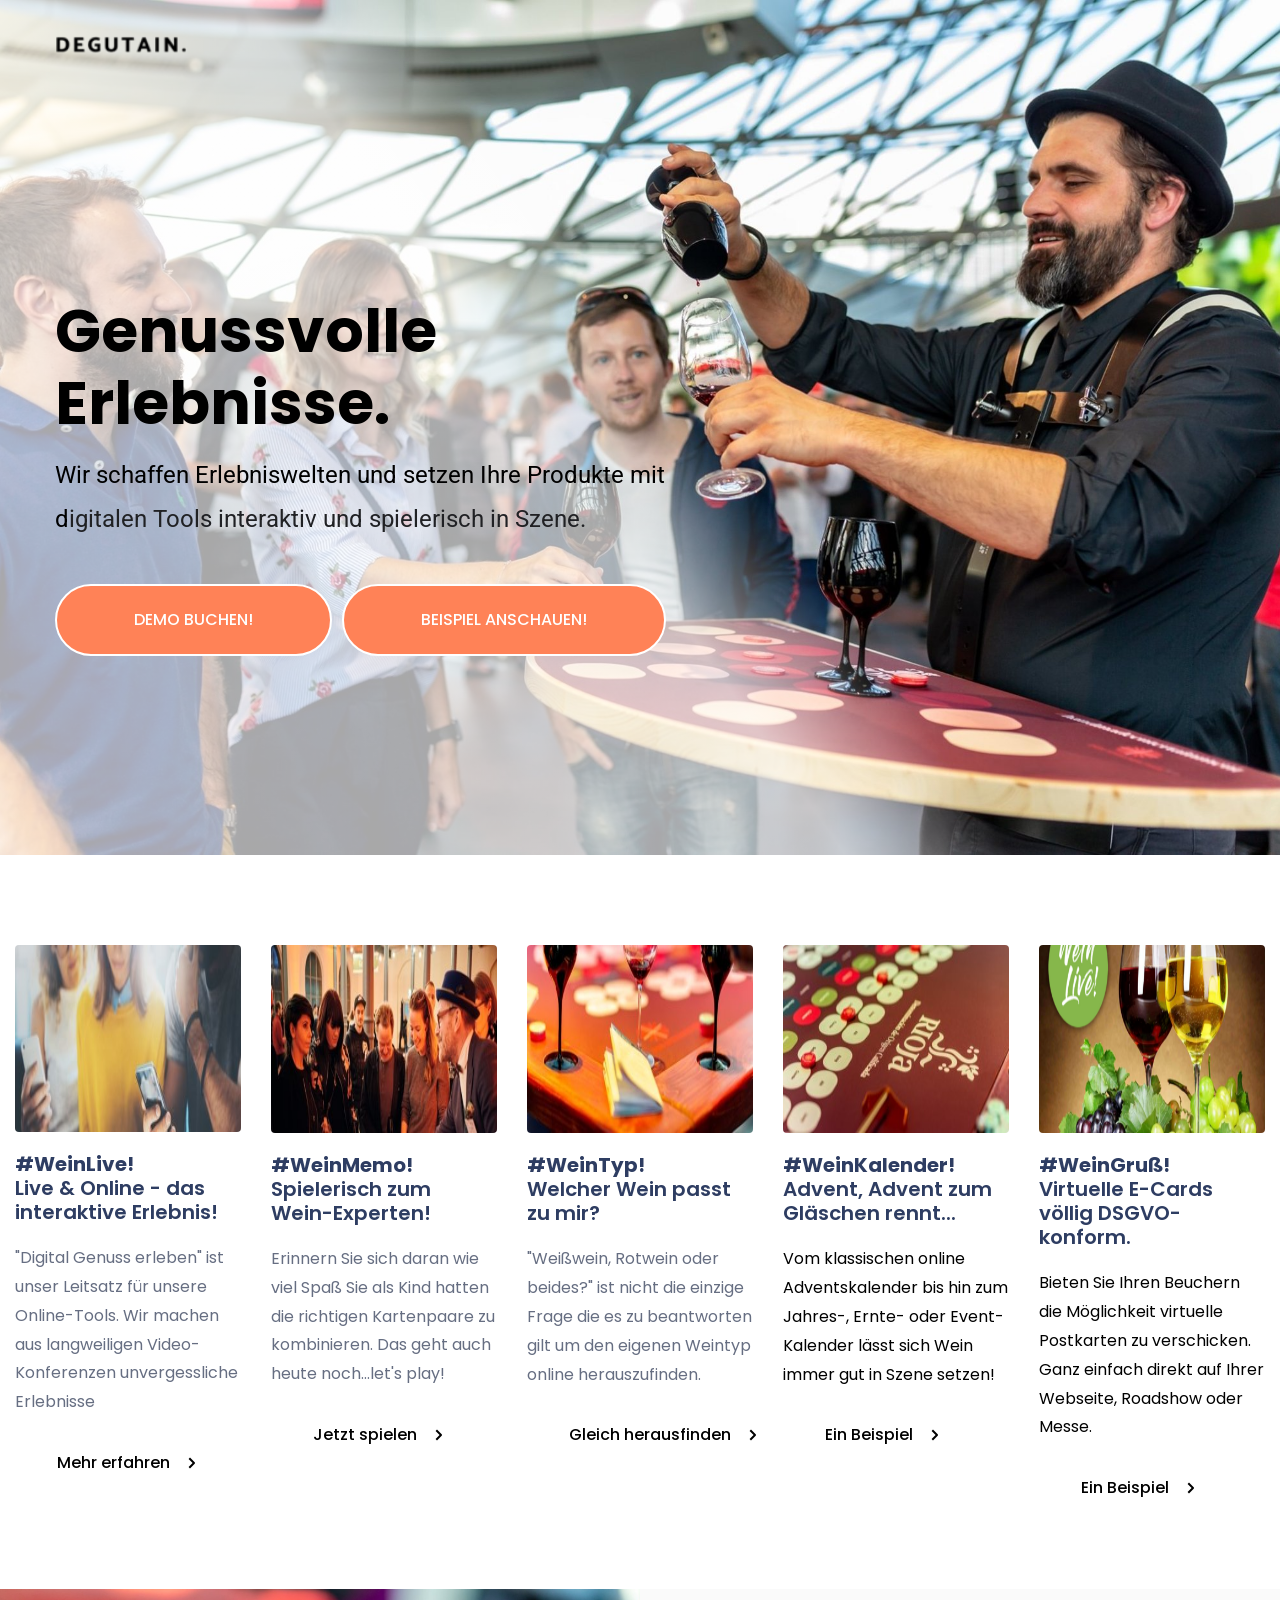
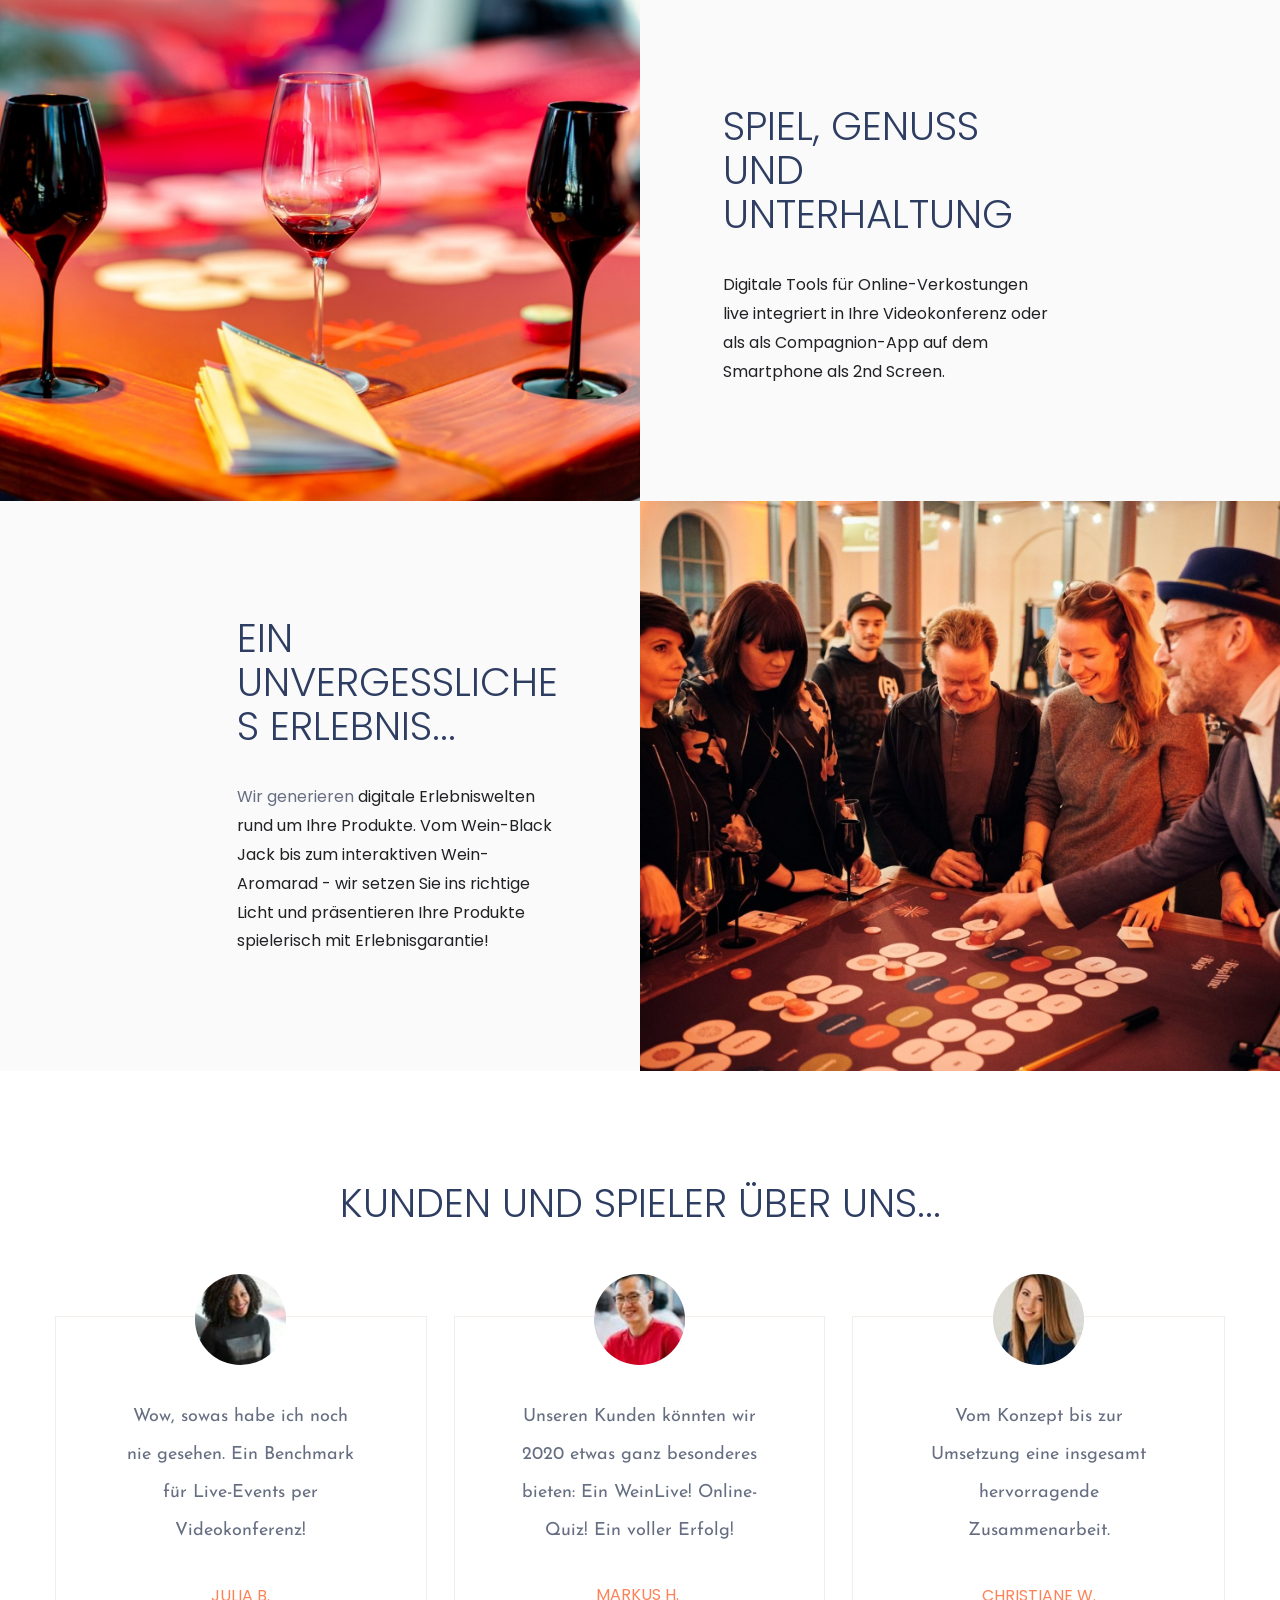
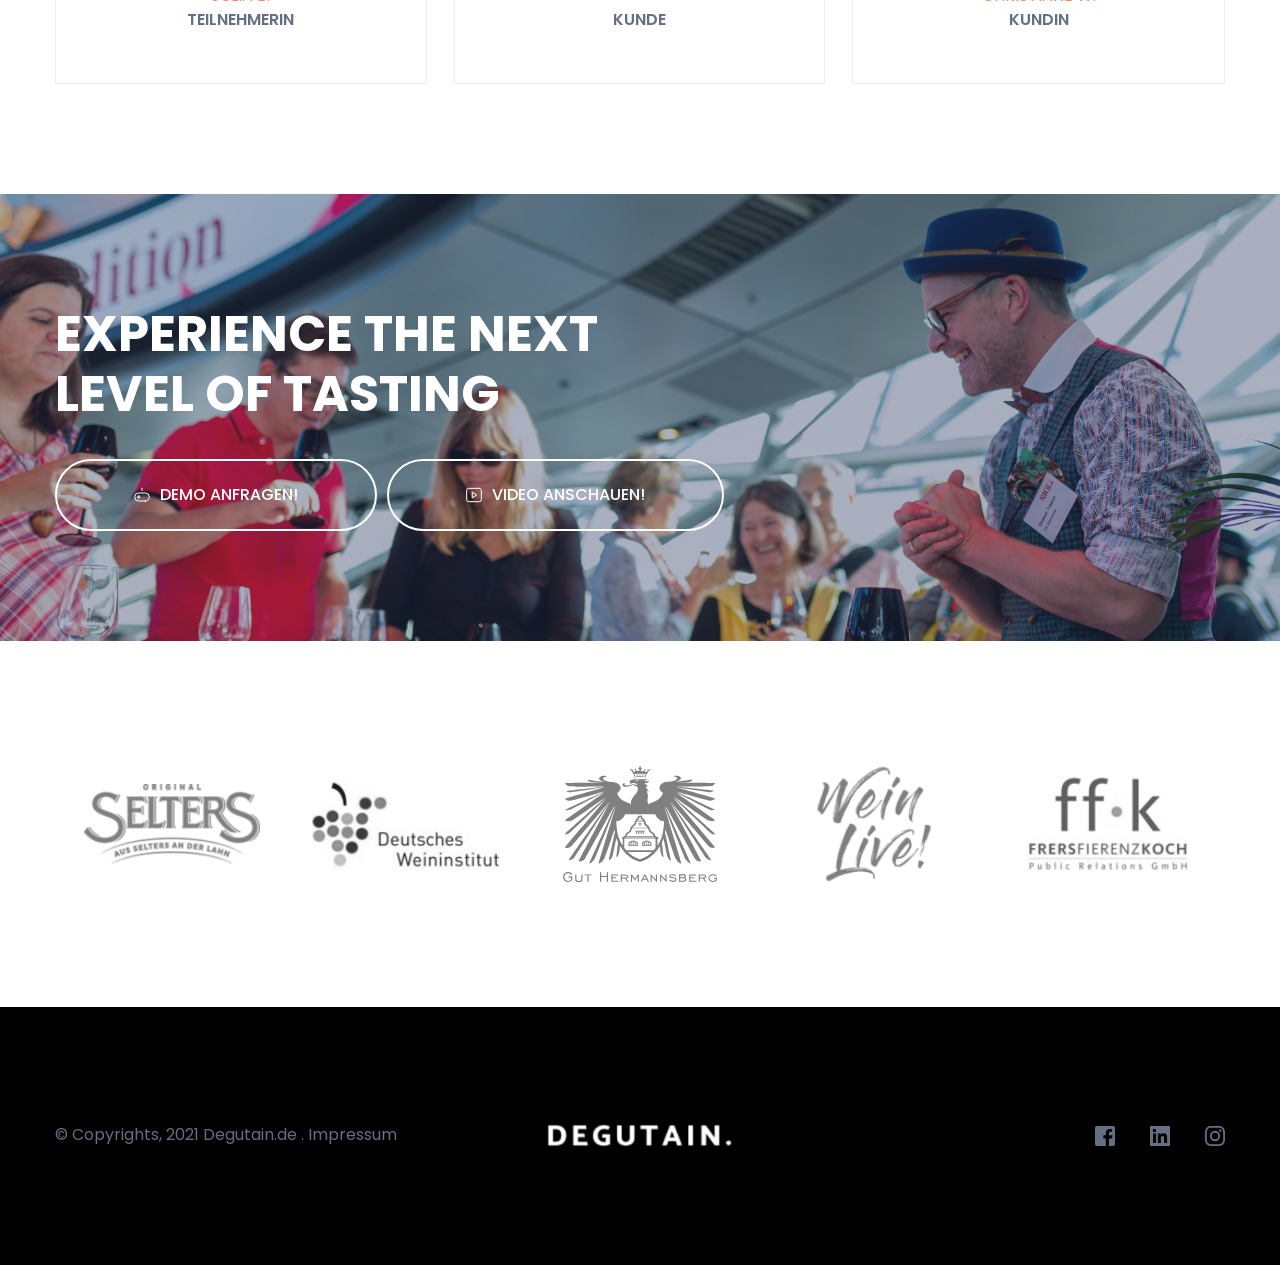
==== commit cc97b05b: "Degutain.de" ====
--- a/index.html
+++ b/index.html
@@ -1,1857 +1,1821 @@
-<!DOCTYPE html><html lang="en"><head><meta charset="utf-8"><link rel="canonical" href="https://main--determined-lumiere-8e28e1.netlify.app" /><link rel="icon" href="https://a-cloud.b-cdn.net/media/iW=32&iH=any/a94def487bf978fae8fc6f3617b9874e.png" sizes="32x32"/><link rel="icon" href="https://a-cloud.b-cdn.net/media/iW=192&iH=any/a94def487bf978fae8fc6f3617b9874e.png" sizes="192x192"/><link rel="apple-touch-icon-precomposed" href="https://a-cloud.b-cdn.net/media/iW=180&iH=any/a94def487bf978fae8fc6f3617b9874e.png"/><title>DEGUTAIN - DIGITAL. GENUSS. ERLEBEN.</title><meta name="description" content="Wir schaffen Erlebniswelten mit digitalen, interaktiven Online-Events. Gamification für Online-Events erleben Sie bei uns mit unseren WeinLive! Shows. Let&#039;s play!"><meta property="og:title" content="DEGUTAIN - DIGITAL. GENUSS. ERLEBEN."><meta property="og:description" content="Wir schaffen Erlebniswelten mit digitalen, interaktiven Online-Events. Gamification für Online-Events erleben Sie bei uns mit unseren WeinLive! Shows. Let&#039;s play!"><meta property="og:image" content="assets/img/73a95ccca832e7db796a1e793d72864c.jpg"><meta property="og:url" content="https://main--determined-lumiere-8e28e1.netlify.app"><meta content="summary_large_image" name="twitter:card"><!-- ASSETS --><meta name="viewport" content="width=device-width, initial-scale=1"><link class="brz-link brz-link-google-prefetch" rel="dns-prefetch" href="//ajax.googleapis.com"><link class="brz-link brz-link-google-prefetch" rel="dns-prefetch" href="//fonts.googleapis.com"><link class="brz-link brz-link-google-preconnect" rel="preconnect" href="https://fonts.gstatic.com/" crossorigin><link class="brz-link brz-link-cdn-preconnect" rel="preconnect" href="https://a-cloud.b-cdn.net" crossorigin><link href="https://fonts.googleapis.com/css?family=Lato:100,100italic,300,300italic,regular,italic,700,700italic,900,900italic|Yeseva One:regular|Average Sans:regular|Overpass:100,100italic,200,200italic,300,300italic,regular,italic,600,600italic,700,700italic,800,800italic,900,900italic|Josefin Sans:100,200,300,regular,500,600,700,100italic,200italic,300italic,italic,500italic,600italic,700italic|Poppins:100,100italic,200,200italic,300,300italic,regular,italic,500,500italic,600,600italic,700,700italic,800,800italic,900,900italic|Roboto:100,100italic,300,300italic,regular,italic,500,500italic,700,700italic,900,900italic&subset=arabic,bengali,cyrillic,cyrillic-ext,devanagari,greek,greek-ext,gujarati,hebrew,khmer,korean,latin-ext,tamil,telugu,thai,vietnamese&display=swap" class="brz-link brz-link-google" type="text/css" rel="stylesheet"/><link href="assets/e636d66726eed05097c2b93c052736a3.css" class="brz-link brz-link-preview-lib" data-group="group-1_3" rel="stylesheet"/><link href="assets/19e1de2f0bbb7cc28cbc9504a7aba1f9.css" class="brz-link brz-link-preview-pro" rel="stylesheet"/><style class="brz-style">.brz .css-1p1l9ez, .brz [data-css-1p1l9ez] {color: rgba(var(--brz-global-color7),1);border-color: rgba(35,157,219,0);background-color: rgba(189,225,244,0);background-image: none;border-width: 0;border-style: solid;width: 20px;height: 20px;font-size: 20px;padding: 0px;border-radius: 0;stroke-width: 0;transition: all .5s ease-in-out;transition-property: background,border-radius,color,border-color,box-shadow;-webkit-transition: all .5s ease-in-out;-moz-transition: all .5s ease-in-out;-webkit-transition-property: background,border-radius,color,border-color,box-shadow;-moz-transition-property: background,border-radius,color,border-color,box-shadow;}
-@media (min-width: 991px) {.brz .css-1p1l9ez:hover, .brz [data-css-1p1l9ez]:hover {color: rgba(var(--brz-global-color8),1);border-color: rgba(35,157,219,0);background-color: rgba(189,225,244,0);background-image: none;}}
-@media (max-width: 991px) {.brz .css-1p1l9ez, .brz [data-css-1p1l9ez] {width: 20px;height: 20px;font-size: 20px;padding: 0px;border-radius: 0px;stroke-width: 0;}}
-@media (max-width: 767px) {.brz .css-1p1l9ez, .brz [data-css-1p1l9ez] {width: 20px;height: 20px;font-size: 20px;padding: 0px;border-radius: 0px;stroke-width: 0;}}</style><style class="brz-style">.brz .brz-css-qdgmk {z-index: auto;margin: 0;}
-.brz .brz-css-qdgmk.brz-section .brz-section__content {min-height: auto;display: flex;}
-.brz .brz-css-qdgmk .brz-container {justify-content: center;}
-.brz .brz-css-qdgmk > .slick-slider > .brz-slick-slider__dots {color: rgba(0,0,0,1);}
-.brz .brz-css-qdgmk > .slick-slider > .brz-slick-slider__arrow {color: rgba(0,0,0,.7);}
-@media (min-width:991px) {.brz .brz-css-qdgmk {display: block;}}
-@media (min-width:991px) {.brz .brz-css-qdgmk > .slick-slider > .brz-slick-slider__arrow:hover {color: rgba(0,0,0,1);}}
-@media (max-width:991px) and (min-width:768px) {.brz .brz-css-qdgmk {z-index: auto;margin: 0;}
-	.brz .brz-css-qdgmk.brz-section .brz-section__content {min-height: auto;display: flex;}
-	.brz .brz-css-qdgmk .brz-container {justify-content: center;}
-	.brz .brz-css-qdgmk > .slick-slider > .brz-slick-slider__dots {color: rgba(0,0,0,1);}
-	.brz .brz-css-qdgmk > .slick-slider > .brz-slick-slider__arrow {color: rgba(0,0,0,.7);}}
-@media (max-width:991px) and (min-width:768px) {.brz .brz-css-qdgmk {display: block;}}
-@media (max-width:767px) {.brz .brz-css-qdgmk {z-index: auto;margin: 0;}
-	.brz .brz-css-qdgmk.brz-section .brz-section__content {min-height: auto;display: flex;}
-	.brz .brz-css-qdgmk .brz-container {justify-content: center;}
-	.brz .brz-css-qdgmk > .slick-slider > .brz-slick-slider__dots {color: rgba(0,0,0,1);}
-	.brz .brz-css-qdgmk > .slick-slider > .brz-slick-slider__arrow {color: rgba(0,0,0,.7);}}
-@media (max-width:767px) {.brz .brz-css-qdgmk {display: block;}}
-.brz .brz-css-fzlmk {padding: 75px 0px 75px 0px;}
-.brz .brz-css-fzlmk > .brz-bg {border: 0px solid rgba(102,115,141,0);border-radius: 0px;mix-blend-mode: normal;}
-.brz .brz-css-fzlmk > .brz-bg > .brz-bg-image {background-image: none;display: block;background-size: cover;background-repeat: no-repeat;}
-.brz .brz-css-fzlmk > .brz-bg > .brz-bg-image:after {content: "";background-image: none;}
-.brz .brz-css-fzlmk > .brz-bg > .brz-bg-color {background-color: rgba(0,0,0,0);background-image: none;}
-.brz .brz-css-fzlmk > .brz-bg > .brz-bg-map {display: none;}
-.brz .brz-css-fzlmk > .brz-bg > .brz-bg-video {display: none;}
-.brz .brz-css-fzlmk > .brz-bg > .brz-bg-shape__top {background-size: 100% 100px;height: 100px;transform: rotateX(0deg) rotateY(0deg);z-index: auto;}
-.brz .brz-css-fzlmk > .brz-bg > .brz-bg-shape__top::after {background-image: none;-webkit-mask-image: none;background-size: 100% 100px;height: 100px;}
-.brz .brz-css-fzlmk > .brz-bg > .brz-bg-shape__bottom {background-size: 100% 100px;height: 100px;transform: rotateX(-180deg) rotateY(-180deg);z-index: auto;}
-.brz .brz-css-fzlmk > .brz-bg > .brz-bg-shape__bottom::after {background-image: none;-webkit-mask-image: none;background-size: 100% 100px;height: 100px;}
-@media (min-width:991px) {.brz .brz-css-fzlmk > .brz-bg > .brz-bg-image {background-attachment: scroll;}}
-@media (max-width:991px) and (min-width:768px) {.brz .brz-css-fzlmk {padding: 50px 15px 50px 15px;}
-	.brz .brz-css-fzlmk > .brz-bg {border: 0px solid rgba(102,115,141,0);border-radius: 0px;mix-blend-mode: normal;}
-	.brz .brz-css-fzlmk > .brz-bg > .brz-bg-image {background-image: none;display: block;background-size: cover;background-repeat: no-repeat;}
-	.brz .brz-css-fzlmk > .brz-bg > .brz-bg-image:after {content: "";background-image: none;}
-	.brz .brz-css-fzlmk > .brz-bg > .brz-bg-color {background-color: rgba(0,0,0,0);background-image: none;}
-	.brz .brz-css-fzlmk > .brz-bg > .brz-bg-map {display: none;}
-	.brz .brz-css-fzlmk > .brz-bg > .brz-bg-video {display: none;}
-	.brz .brz-css-fzlmk > .brz-bg > .brz-bg-shape__top {background-size: 100% 100px;height: 100px;transform: rotateX(0deg) rotateY(0deg);z-index: auto;}
-	.brz .brz-css-fzlmk > .brz-bg > .brz-bg-shape__top::after {background-image: none;-webkit-mask-image: none;background-size: 100% 100px;height: 100px;}
-	.brz .brz-css-fzlmk > .brz-bg > .brz-bg-shape__bottom {background-size: 100% 100px;height: 100px;transform: rotateX(-180deg) rotateY(-180deg);z-index: auto;}
-	.brz .brz-css-fzlmk > .brz-bg > .brz-bg-shape__bottom::after {background-image: none;-webkit-mask-image: none;background-size: 100% 100px;height: 100px;}}
-@media (max-width:767px) {.brz .brz-css-fzlmk {padding: 25px 15px 25px 15px;}
-	.brz .brz-css-fzlmk > .brz-bg {border: 0px solid rgba(102,115,141,0);border-radius: 0px;mix-blend-mode: normal;}
-	.brz .brz-css-fzlmk > .brz-bg > .brz-bg-image {background-image: none;display: block;background-size: cover;background-repeat: no-repeat;}
-	.brz .brz-css-fzlmk > .brz-bg > .brz-bg-image:after {content: "";background-image: none;}
-	.brz .brz-css-fzlmk > .brz-bg > .brz-bg-color {background-color: rgba(0,0,0,0);background-image: none;}
-	.brz .brz-css-fzlmk > .brz-bg > .brz-bg-map {display: none;}
-	.brz .brz-css-fzlmk > .brz-bg > .brz-bg-video {display: none;}
-	.brz .brz-css-fzlmk > .brz-bg > .brz-bg-shape__top {background-size: 100% 100px;height: 100px;transform: rotateX(0deg) rotateY(0deg);z-index: auto;}
-	.brz .brz-css-fzlmk > .brz-bg > .brz-bg-shape__top::after {background-image: none;-webkit-mask-image: none;background-size: 100% 100px;height: 100px;}
-	.brz .brz-css-fzlmk > .brz-bg > .brz-bg-shape__bottom {background-size: 100% 100px;height: 100px;transform: rotateX(-180deg) rotateY(-180deg);z-index: auto;}
-	.brz .brz-css-fzlmk > .brz-bg > .brz-bg-shape__bottom::after {background-image: none;-webkit-mask-image: none;background-size: 100% 100px;height: 100px;}}
-.brz .brz-css-uakbx {border: 0px solid transparent;}
-@media (min-width:991px) {.brz .brz-css-uakbx {max-width: calc(1 * var(--brz-section-container-max-width,1170px));}}
-@media (max-width:991px) and (min-width:768px) {.brz .brz-css-uakbx {border: 0px solid transparent;}}
-@media (max-width:991px) and (min-width:768px) {.brz .brz-css-uakbx {max-width: 100%;}}
-@media (max-width:767px) {.brz .brz-css-uakbx {border: 0px solid transparent;}}
-@media (max-width:767px) {.brz .brz-css-uakbx {max-width: 100%;}}
-.brz .brz-css-kxtrz {margin: 0;z-index: auto;align-items: flex-start;}
-.brz .brz-css-kxtrz > .brz-bg {border: 0px solid rgba(102,115,141,0);border-radius: 0px;max-width: 100%;mix-blend-mode: normal;}
-.brz .brz-css-kxtrz > .brz-bg > .brz-bg-image {background-image: none;display: block;}
-.brz .brz-css-kxtrz > .brz-bg > .brz-bg-image:after {content: "";background-image: none;}
-.brz .brz-css-kxtrz > .brz-bg > .brz-bg-color {background-color: rgba(0,0,0,0);background-image: none;}
-.brz .brz-css-kxtrz > .brz-bg > .brz-bg-map {display: none;}
-.brz .brz-css-kxtrz > .brz-bg > .brz-bg-video {display: none;}
-.brz .brz-css-kxtrz > .brz-row {border: 0px solid transparent;}
-@media (min-width:991px) {.brz .brz-css-kxtrz {min-height: auto;display: flex;}
-	.brz .brz-css-kxtrz > .brz-bg {transition-duration: .5s;transition-property: filter,box-shadow,background,border-radius,border-color;}
-	.brz .brz-css-kxtrz > .brz-bg > .brz-bg-image {transition-duration: .5s;transition-property: filter,box-shadow,background,border-radius,border-color;}
-	.brz .brz-css-kxtrz > .brz-bg > .brz-bg-color {transition-duration: .5s;transition-property: filter,box-shadow,background,border-radius,border-color;}
-	.brz .brz-css-kxtrz > .brz-bg > .brz-bg-video {transition-duration: .5s;transition-property: filter,box-shadow,background,border-radius,border-color;}
-	.brz .brz-css-kxtrz > .brz-row {transition-duration: .5s;transition-property: filter,box-shadow,background,border-radius,border-color;}}
-@media (max-width:991px) and (min-width:768px) {.brz .brz-css-kxtrz {margin: 0;z-index: auto;align-items: flex-start;}
-	.brz .brz-css-kxtrz > .brz-bg {border: 0px solid rgba(102,115,141,0);border-radius: 0px;max-width: 100%;mix-blend-mode: normal;}
-	.brz .brz-css-kxtrz > .brz-bg > .brz-bg-image {background-image: none;display: block;}
-	.brz .brz-css-kxtrz > .brz-bg > .brz-bg-image:after {content: "";background-image: none;}
-	.brz .brz-css-kxtrz > .brz-bg > .brz-bg-color {background-color: rgba(0,0,0,0);background-image: none;}
-	.brz .brz-css-kxtrz > .brz-bg > .brz-bg-map {display: none;}
-	.brz .brz-css-kxtrz > .brz-bg > .brz-bg-video {display: none;}
-	.brz .brz-css-kxtrz > .brz-row {border: 0px solid transparent;}}
-@media (max-width:991px) and (min-width:768px) {.brz .brz-css-kxtrz {min-height: auto;display: flex;}
-	.brz .brz-css-kxtrz > .brz-bg {transition-duration: .5s;transition-property: filter,box-shadow,background,border-radius,border-color;}
-	.brz .brz-css-kxtrz > .brz-bg > .brz-bg-image {transition-duration: .5s;transition-property: filter,box-shadow,background,border-radius,border-color;}
-	.brz .brz-css-kxtrz > .brz-bg > .brz-bg-color {transition-duration: .5s;transition-property: filter,box-shadow,background,border-radius,border-color;}
-	.brz .brz-css-kxtrz > .brz-bg > .brz-bg-video {transition-duration: .5s;transition-property: filter,box-shadow,background,border-radius,border-color;}
-	.brz .brz-css-kxtrz > .brz-row {flex-direction: row;flex-wrap: wrap;justify-content: flex-start;transition-duration: .5s;transition-property: filter,box-shadow,background,border-radius,border-color;}}
-@media (max-width:767px) {.brz .brz-css-kxtrz {margin: 0;z-index: auto;align-items: flex-start;}
-	.brz .brz-css-kxtrz > .brz-bg {border: 0px solid rgba(102,115,141,0);border-radius: 0px;max-width: 100%;mix-blend-mode: normal;}
-	.brz .brz-css-kxtrz > .brz-bg > .brz-bg-image {background-image: none;display: block;}
-	.brz .brz-css-kxtrz > .brz-bg > .brz-bg-image:after {content: "";background-image: none;}
-	.brz .brz-css-kxtrz > .brz-bg > .brz-bg-color {background-color: rgba(0,0,0,0);background-image: none;}
-	.brz .brz-css-kxtrz > .brz-bg > .brz-bg-map {display: none;}
-	.brz .brz-css-kxtrz > .brz-bg > .brz-bg-video {display: none;}
-	.brz .brz-css-kxtrz > .brz-row {border: 0px solid transparent;}}
-@media (max-width:767px) {.brz .brz-css-kxtrz {min-height: auto;display: flex;}
-	.brz .brz-css-kxtrz > .brz-bg {transition-duration: .5s;transition-property: filter,box-shadow,background,border-radius,border-color;}
-	.brz .brz-css-kxtrz > .brz-bg > .brz-bg-image {transition-duration: .5s;transition-property: filter,box-shadow,background,border-radius,border-color;}
-	.brz .brz-css-kxtrz > .brz-bg > .brz-bg-color {transition-duration: .5s;transition-property: filter,box-shadow,background,border-radius,border-color;}
-	.brz .brz-css-kxtrz > .brz-bg > .brz-bg-video {transition-duration: .5s;transition-property: filter,box-shadow,background,border-radius,border-color;}
-	.brz .brz-css-kxtrz > .brz-row {flex-direction: row;flex-wrap: wrap;justify-content: flex-start;transition-duration: .5s;transition-property: filter,box-shadow,background,border-radius,border-color;}}
-.brz .brz-css-nwfkc {padding: 10px;max-width: 100%;}
-@media (max-width:991px) and (min-width:768px) {.brz .brz-css-nwfkc {padding: 0;max-width: 100%;}}
-@media (max-width:767px) {.brz .brz-css-nwfkc {padding: 0;max-width: 100%;}}
-.brz .brz-css-hpsgr {z-index: auto;flex: 1 1 50%;max-width: 50%;justify-content: flex-start;}
-.brz .brz-css-hpsgr > .brz-bg {border: 0px solid rgba(102,115,141,0);border-radius: 0px;margin: 0;mix-blend-mode: normal;}
-.brz .brz-css-hpsgr > .brz-bg > .brz-bg-image {background-image: none;display: block;}
-.brz .brz-css-hpsgr > .brz-bg > .brz-bg-image:after {content: "";background-image: none;}
-.brz .brz-css-hpsgr > .brz-bg > .brz-bg-color {background-color: rgba(0,0,0,0);background-image: none;}
-.brz .brz-css-hpsgr > .brz-bg > .brz-bg-map {display: none;}
-.brz .brz-css-hpsgr > .brz-bg > .brz-bg-video {display: none;}
-@media (min-width:991px) {.brz .brz-css-hpsgr > .brz-bg {transition-duration: .5s;transition-property: filter,box-shadow,background,border-radius,border-color;}
-	.brz .brz-css-hpsgr > .brz-bg > .brz-bg-image {transition-duration: .5s;transition-property: filter,box-shadow,background,border-radius,border-color;}
-	.brz .brz-css-hpsgr > .brz-bg > .brz-bg-color {transition-duration: .5s;transition-property: filter,box-shadow,background,border-radius,border-color;}}
-@media (max-width:991px) and (min-width:768px) {.brz .brz-css-hpsgr {z-index: auto;flex: 1 1 50%;max-width: 50%;justify-content: flex-start;}
-	.brz .brz-css-hpsgr > .brz-bg {border: 0px solid rgba(102,115,141,0);border-radius: 0px;margin: 0;mix-blend-mode: normal;}
-	.brz .brz-css-hpsgr > .brz-bg > .brz-bg-image {background-image: none;display: block;}
-	.brz .brz-css-hpsgr > .brz-bg > .brz-bg-image:after {content: "";background-image: none;}
-	.brz .brz-css-hpsgr > .brz-bg > .brz-bg-color {background-color: rgba(0,0,0,0);background-image: none;}
-	.brz .brz-css-hpsgr > .brz-bg > .brz-bg-map {display: none;}
-	.brz .brz-css-hpsgr > .brz-bg > .brz-bg-video {display: none;}}
-@media (max-width:991px) and (min-width:768px) {.brz .brz-css-hpsgr > .brz-bg {transition-duration: .5s;transition-property: filter,box-shadow,background,border-radius,border-color;}
-	.brz .brz-css-hpsgr > .brz-bg > .brz-bg-image {transition-duration: .5s;transition-property: filter,box-shadow,background,border-radius,border-color;}
-	.brz .brz-css-hpsgr > .brz-bg > .brz-bg-color {transition-duration: .5s;transition-property: filter,box-shadow,background,border-radius,border-color;}}
-@media (max-width:767px) {.brz .brz-css-hpsgr {z-index: auto;flex: 1 1 100%;max-width: 100%;justify-content: flex-start;}
-	.brz .brz-css-hpsgr > .brz-bg {border: 0px solid rgba(102,115,141,0);border-radius: 0px;margin: 10px 0px 10px 0px;mix-blend-mode: normal;}
-	.brz .brz-css-hpsgr > .brz-bg > .brz-bg-image {background-image: none;display: block;}
-	.brz .brz-css-hpsgr > .brz-bg > .brz-bg-image:after {content: "";background-image: none;}
-	.brz .brz-css-hpsgr > .brz-bg > .brz-bg-color {background-color: rgba(0,0,0,0);background-image: none;}
-	.brz .brz-css-hpsgr > .brz-bg > .brz-bg-map {display: none;}
-	.brz .brz-css-hpsgr > .brz-bg > .brz-bg-video {display: none;}}
-@media (max-width:767px) {.brz .brz-css-hpsgr > .brz-bg {transition-duration: .5s;transition-property: filter,box-shadow,background,border-radius,border-color;}
-	.brz .brz-css-hpsgr > .brz-bg > .brz-bg-image {transition-duration: .5s;transition-property: filter,box-shadow,background,border-radius,border-color;}
-	.brz .brz-css-hpsgr > .brz-bg > .brz-bg-color {transition-duration: .5s;transition-property: filter,box-shadow,background,border-radius,border-color;}}
-.brz .brz-css-nbdci {z-index: auto;margin: 0;border: 0px solid transparent;padding: 5px 15px 5px 15px;min-height: auto;}
-@media (min-width:991px) {.brz .brz-css-nbdci {display: flex;transition-duration: .5s;transition-property: filter,box-shadow,background,border-radius,border-color;}}
-@media (max-width:991px) and (min-width:768px) {.brz .brz-css-nbdci {z-index: auto;margin: 0;border: 0px solid transparent;padding: 5px 15px 5px 15px;min-height: auto;}}
-@media (max-width:991px) and (min-width:768px) {.brz .brz-css-nbdci {display: flex;transition-duration: .5s;transition-property: filter,box-shadow,background,border-radius,border-color;}}
-@media (max-width:767px) {.brz .brz-css-nbdci {z-index: auto;margin: 10px 0px 10px 0px;border: 0px solid transparent;padding: 0;min-height: auto;}}
-@media (max-width:767px) {.brz .brz-css-nbdci {display: flex;transition-duration: .5s;transition-property: filter,box-shadow,background,border-radius,border-color;}}
-.brz .brz-css-xookq {padding: 0;margin: 10px 0px 10px 0px;justify-content: center;position: relative;}
-@media (min-width:991px) {.brz .brz-css-xookq {display: flex;z-index: auto;position: relative;}}
-@media (max-width:991px) and (min-width:768px) {.brz .brz-css-xookq {padding: 0;margin: 10px 0px 10px 0px;justify-content: center;position: relative;}}
-@media (max-width:991px) and (min-width:768px) {.brz .brz-css-xookq {display: flex;z-index: auto;position: relative;}}
-@media (max-width:767px) {.brz .brz-css-xookq {padding: 0;margin: 10px 0px 10px 0px;justify-content: center;position: relative;}}
-@media (max-width:767px) {.brz .brz-css-xookq {display: flex;z-index: auto;position: relative;}}
-.brz .brz-css-xtftj {max-width: 100%;height: auto;border: 0px solid rgba(102,115,141,0);border-radius: 0px;}
-.brz .brz-css-xtftj:after {background-color: rgba(255,255,255,0);background-image: none;}
-@media (min-width:991px) {.brz .brz-css-xtftj {transition-duration: .5s;transition-property: border,box-shadow,filter,background-color;}
-	.brz .brz-css-xtftj:after {transition-duration: .5s;transition-property: border,box-shadow,filter,background-color;}
-	.brz .brz-css-xtftj .brz-picture {transition-duration: .5s;transition-property: border,box-shadow,filter,background-color;}}
-@media (max-width:991px) and (min-width:768px) {.brz .brz-css-xtftj {max-width: 100%;height: auto;border: 0px solid rgba(102,115,141,0);border-radius: 0px;}
-	.brz .brz-css-xtftj:after {background-color: rgba(255,255,255,0);background-image: none;}}
-@media (max-width:991px) and (min-width:768px) {.brz .brz-css-xtftj {transition-duration: .5s;transition-property: border,box-shadow,filter,background-color;}
-	.brz .brz-css-xtftj:after {transition-duration: .5s;transition-property: border,box-shadow,filter,background-color;}
-	.brz .brz-css-xtftj .brz-picture {transition-duration: .5s;transition-property: border,box-shadow,filter,background-color;}}
-@media (max-width:767px) {.brz .brz-css-xtftj {max-width: 100%;height: auto;border: 0px solid rgba(102,115,141,0);border-radius: 0px;}
-	.brz .brz-css-xtftj:after {background-color: rgba(255,255,255,0);background-image: none;}}
-@media (max-width:767px) {.brz .brz-css-xtftj {transition-duration: .5s;transition-property: border,box-shadow,filter,background-color;}
-	.brz .brz-css-xtftj:after {transition-duration: .5s;transition-property: border,box-shadow,filter,background-color;}
-	.brz .brz-css-xtftj .brz-picture {transition-duration: .5s;transition-property: border,box-shadow,filter,background-color;}}
-.brz .brz-css-uwdgc {padding-top: 15.3404%;}
-.brz .brz-css-uwdgc > .brz-img {position: absolute;width: 100%;}
-@media (max-width:991px) and (min-width:768px) {.brz .brz-css-uwdgc {padding-top: 15.3341%;}
-	.brz .brz-css-uwdgc > .brz-img {position: absolute;width: 100%;}}
-@media (max-width:767px) {.brz .brz-css-uwdgc {padding-top: 15.3387%;}
-	.brz .brz-css-uwdgc > .brz-img {position: absolute;width: 100%;}}
-.brz .brz-css-axryg {height: 50px;}
-@media (max-width:991px) and (min-width:768px) {.brz .brz-css-axryg {height: 50px;}}
-@media (max-width:767px) {.brz .brz-css-axryg {height: 50px;}}
-.brz .brz-css-ffauf {width: 100%;mix-blend-mode: normal;}
-@media (max-width:991px) and (min-width:768px) {.brz .brz-css-ffauf {width: 100%;mix-blend-mode: normal;}}
-@media (max-width:767px) {.brz .brz-css-ffauf {width: 100%;mix-blend-mode: normal;}}
-.brz .brz-css-tgkyf {z-index: auto;position: relative;margin: 10px 0px 10px 0px;}
-@media (min-width:991px) {.brz .brz-css-tgkyf {display: flex;position: relative;}}
-@media (max-width:991px) and (min-width:768px) {.brz .brz-css-tgkyf {z-index: auto;position: relative;margin: 10px 0px 10px 0px;}}
-@media (max-width:991px) and (min-width:768px) {.brz .brz-css-tgkyf {display: flex;position: relative;}}
-@media (max-width:767px) {.brz .brz-css-tgkyf {z-index: auto;position: relative;margin: 10px 0px 10px 0px;}}
-@media (max-width:767px) {.brz .brz-css-tgkyf {display: flex;position: relative;}}
-.brz .brz-css-eiwsv {justify-content: center;padding: 0;margin: 0px -5px -20px -5px;}
-@media (max-width:991px) and (min-width:768px) {.brz .brz-css-eiwsv {justify-content: center;padding: 0;margin: 0px -5px -20px -5px;}}
-@media (max-width:767px) {.brz .brz-css-eiwsv {justify-content: center;padding: 0;margin: 0px -5px -20px -5px;}}
-.brz .brz-css-jugwo {padding: 0px 5px 20px 5px;}
-@media (max-width:991px) and (min-width:768px) {.brz .brz-css-jugwo {padding: 0px 5px 20px 5px;}}
-@media (max-width:767px) {.brz .brz-css-jugwo {padding: 0px 5px 20px 5px;}}
-.brz .brz-css-brsil.brz-btn {display: flex;align-items: center;justify-content: center;font-family: var(--brz-buttonfontfamily);font-weight: var(--brz-buttonfontweight);font-size: var(--brz-buttonfontsize);line-height: var(--brz-buttonlineheight);letter-spacing: var(--brz-buttonletterspacing);color: rgba(var(--brz-global-color8),1);border: 2px solid rgba(var(--brz-global-color3),0);border-radius: 2px;background-color: rgba(var(--brz-global-color3),1);background-image: none;padding: 14px 42px 14px 42px;flex-flow: row-reverse nowrap;}
-.brz .brz-css-brsil.brz-btn.brz-btn-submit {color: rgba(var(--brz-global-color8),1);background-color: rgba(var(--brz-global-color3),1);}
-.brz .brz-css-brsil .brz-btn--story-container {border: 2px solid rgba(var(--brz-global-color3),0);flex-flow: row-reverse nowrap;border-radius: 2px;}
-@media (min-width:991px) {.brz .brz-css-brsil.brz-btn {transition-duration: .5s;transition-property: color,box-shadow,background,border-color;}}
-@media (min-width:991px) {.brz .brz-css-brsil.brz-btn:hover {background-color: rgba(var(--brz-global-color3),.8);}
-	.brz .brz-css-brsil.brz-btn.brz-btn-submit:hover {background-color: rgba(var(--brz-global-color3),.8);}}
-@media (max-width:991px) and (min-width:768px) {.brz .brz-css-brsil.brz-btn {display: flex;align-items: center;justify-content: center;font-family: var(--brz-buttonfontfamily);font-weight: var(--brz-buttontabletfontweight);font-size: var(--brz-buttontabletfontsize);line-height: var(--brz-buttontabletlineheight);letter-spacing: var(--brz-buttontabletletterspacing);color: rgba(var(--brz-global-color8),1);border: 2px solid rgba(var(--brz-global-color3),0);border-radius: 2px;background-color: rgba(var(--brz-global-color3),1);background-image: none;padding: 11px 26px 11px 26px;flex-flow: row-reverse nowrap;}
-	.brz .brz-css-brsil.brz-btn.brz-btn-submit {color: rgba(var(--brz-global-color8),1);background-color: rgba(var(--brz-global-color3),1);}
-	.brz .brz-css-brsil .brz-btn--story-container {border: 2px solid rgba(var(--brz-global-color3),0);flex-flow: row-reverse nowrap;border-radius: 2px;}}
-@media (max-width:991px) and (min-width:768px) {.brz .brz-css-brsil.brz-btn {transition-duration: .5s;transition-property: color,box-shadow,background,border-color;}}
-@media (max-width:767px) {.brz .brz-css-brsil.brz-btn {display: flex;align-items: center;justify-content: center;font-family: var(--brz-buttonfontfamily);font-weight: var(--brz-buttonmobilefontweight);font-size: var(--brz-buttonmobilefontsize);line-height: var(--brz-buttonmobilelineheight);letter-spacing: var(--brz-buttonmobileletterspacing);color: rgba(var(--brz-global-color8),1);border: 2px solid rgba(var(--brz-global-color3),0);border-radius: 2px;background-color: rgba(var(--brz-global-color3),1);background-image: none;padding: 11px 26px 11px 26px;flex-flow: row-reverse nowrap;}
-	.brz .brz-css-brsil.brz-btn.brz-btn-submit {color: rgba(var(--brz-global-color8),1);background-color: rgba(var(--brz-global-color3),1);}
-	.brz .brz-css-brsil .brz-btn--story-container {border: 2px solid rgba(var(--brz-global-color3),0);flex-flow: row-reverse nowrap;border-radius: 2px;}}
-@media (max-width:767px) {.brz .brz-css-brsil.brz-btn {transition-duration: .5s;transition-property: color,box-shadow,background,border-color;}}
-.brz .brz-css-sxsbp > .brz-bg > .brz-bg-image {background-image: none;}
-.brz .brz-css-sxsbp > .brz-bg > .brz-bg-image:after {content: "";background-image: none;}
-.brz .brz-css-sxsbp > .brz-bg > .brz-bg-color {background-color: rgba(0,0,0,0);background-image: none;}
-@media (max-width:991px) and (min-width:768px) {.brz .brz-css-sxsbp > .brz-bg > .brz-bg-image {background-image: none;}
-	.brz .brz-css-sxsbp > .brz-bg > .brz-bg-image:after {content: "";background-image: none;}
-	.brz .brz-css-sxsbp > .brz-bg > .brz-bg-color {background-color: rgba(0,0,0,0);background-image: none;}}
-@media (max-width:767px) {.brz .brz-css-sxsbp > .brz-bg > .brz-bg-image {background-image: none;}
-	.brz .brz-css-sxsbp > .brz-bg > .brz-bg-image:after {content: "";background-image: none;}
-	.brz .brz-css-sxsbp > .brz-bg > .brz-bg-color {background-color: rgba(0,0,0,0);background-image: none;}}
-.brz .brz-css-iyuqd {justify-content: center;align-items: center;}
-.brz .brz-css-iyuqd > .brz-container__wrap {width: 1170px;}
-.brz .brz-css-iyuqd > .brz-container__wrap .brz-popup2__close {display: block;top: -36px;right: -36px;left: auto;bottom: auto;color: rgba(255,255,255,1);}
-.brz .brz-css-iyuqd > .brz-container__wrap .brz-popup2__close .brz-icon-svg {font-size: 16px;padding: 0px;background-color: rgba(0,0,0,0);border-radius: 0px;}
-.brz .brz-css-iyuqd .brz-container > .brz-row__container {min-height: auto;align-items: center;}
-@media (max-width:991px) and (min-width:768px) {.brz .brz-css-iyuqd {justify-content: center;align-items: center;}
-	.brz .brz-css-iyuqd > .brz-container__wrap {width: 1170px;}
-	.brz .brz-css-iyuqd > .brz-container__wrap .brz-popup2__close {display: block;top: -36px;right: -36px;left: auto;bottom: auto;color: rgba(255,255,255,1);}
-	.brz .brz-css-iyuqd > .brz-container__wrap .brz-popup2__close .brz-icon-svg {font-size: 16px;padding: 0px;background-color: rgba(0,0,0,0);border-radius: 0px;}
-	.brz .brz-css-iyuqd .brz-container > .brz-row__container {min-height: auto;align-items: center;}}
-@media (max-width:767px) {.brz .brz-css-iyuqd {justify-content: center;align-items: center;}
-	.brz .brz-css-iyuqd > .brz-container__wrap {width: 1170px;}
-	.brz .brz-css-iyuqd > .brz-container__wrap .brz-popup2__close {display: block;top: -36px;right: -36px;left: auto;bottom: auto;color: rgba(255,255,255,1);}
-	.brz .brz-css-iyuqd > .brz-container__wrap .brz-popup2__close .brz-icon-svg {font-size: 16px;padding: 0px;background-color: rgba(0,0,0,0);border-radius: 0px;}
-	.brz .brz-css-iyuqd .brz-container > .brz-row__container {min-height: auto;align-items: center;}}
-.brz .brz-css-ucvnv {animation-name: none;animation-duration: 1000ms;animation-delay: 1000ms;}
-@media (max-width:991px) and (min-width:768px) {.brz .brz-css-ucvnv {animation-name: none;animation-duration: 1000ms;animation-delay: 1000ms;}}
-@media (max-width:767px) {.brz .brz-css-ucvnv {animation-name: none;animation-duration: 1000ms;animation-delay: 1000ms;}}
-.brz .brz-css-rlxxm .brz-form {margin: -0px -7.5px -15px -7.5px;}
-.brz .brz-css-rlxxm .brz-forms2__item {padding: 0px 7.5px 15px 7.5px;}
-.brz .brz-css-rlxxm .brz-forms2__item-button {margin-right: auto;margin-left: 0;max-width: 100%;flex-basis: 100%;}
-.brz .brz-css-rlxxm .brz-forms2-story .brz-btn:before {content: "";padding-top: 15%;}
-@media (max-width:991px) and (min-width:768px) {.brz .brz-css-rlxxm .brz-form {margin: -0px -7.5px -15px -7.5px;}
-	.brz .brz-css-rlxxm .brz-forms2__item {padding: 0px 7.5px 15px 7.5px;}
-	.brz .brz-css-rlxxm .brz-forms2__item-button {margin-right: auto;margin-left: 0;max-width: 100%;flex-basis: 100%;}
-	.brz .brz-css-rlxxm .brz-forms2-story .brz-btn:before {content: "";padding-top: 15%;}}
-@media (max-width:767px) {.brz .brz-css-rlxxm .brz-form {margin: -0px -7.5px -15px -7.5px;}
-	.brz .brz-css-rlxxm .brz-forms2__item {padding: 0px 7.5px 15px 7.5px;}
-	.brz .brz-css-rlxxm .brz-forms2__item-button {margin-right: auto;margin-left: 0;max-width: 100%;flex-basis: 100%;}
-	.brz .brz-css-rlxxm .brz-forms2-story .brz-btn:before {content: "";padding-top: 15%;}}
-.brz .brz-css-ztxzu {color: rgba(115,119,127,.7);font-family: Lato,sans-serif;font-size: 18px;font-weight: 400;letter-spacing: 0px;}
-.brz .brz-css-ztxzu .brz-forms2__field-label {color: rgba(115,119,127,.7);font-family: Lato,sans-serif;font-size: 16px;font-weight: 400;letter-spacing: 0px;text-align: left;line-height: 1.5;}
-.brz .brz-css-ztxzu .brz-forms2__field-label {padding: 0px 0px 5px 0px;}
-.brz .brz-css-ztxzu .brz-forms2__field:not(.brz-forms2__radio):not(.brz-forms2__checkbox) {color: rgba(115,119,127,.7);background-color: rgba(255,255,255,1);border: 1px solid rgba(220,222,225,1);border-radius: 0px;min-height: 57px;}
-.brz .brz-css-ztxzu.brz-forms2__item--error .brz-forms2__field:not(.brz-forms2__radio):not(.brz-forms2__checkbox) {border-color: #f00;}
-.brz .brz-css-ztxzu .brz-forms2__field:not(.brz-forms2__radio):not(.brz-forms2__checkbox):not(.brz-forms2__field-select) {padding: 14px 24px 14px 24px;}
-.brz .brz-css-ztxzu .brz-forms2__field-paragraph {line-height: 1.5;}
-.brz .brz-css-ztxzu .brz-forms2__radio {color: rgba(115,119,127,.7);font-family: Lato,sans-serif;font-size: 16px;line-height: 1.5;font-weight: 400;letter-spacing: 0px;}
-.brz .brz-css-ztxzu .brz-forms2__checkbox {color: rgba(115,119,127,.7);font-family: Lato,sans-serif;font-size: 16px;line-height: 1.5;font-weight: 400;letter-spacing: 0px;}
-.brz .brz-css-ztxzu .brz-forms2__select-item__input {color: rgba(115,119,127,.7);}
-.brz .brz-css-ztxzu .form-alert {font-family: Lato,sans-serif;}
-@media (min-width:991px) {.brz .brz-css-ztxzu .brz-forms2__field:not(.brz-forms2__radio):not(.brz-forms2__checkbox) {transition-duration: .5s;}
-	.brz .brz-css-ztxzu .brz-forms2__radio {transition-duration: .5s;}
-	.brz .brz-css-ztxzu .brz-forms2__checkbox {transition-duration: .5s;}
-	.brz .brz-css-ztxzu .brz-forms2__select-item__input {transition-duration: .5s;}}
-@media (max-width:991px) and (min-width:768px) {.brz .brz-css-ztxzu {color: rgba(115,119,127,.7);font-family: Lato,sans-serif;font-size: 14px;font-weight: 400;letter-spacing: 0px;}
-	.brz .brz-css-ztxzu .brz-forms2__field-label {color: rgba(115,119,127,.7);font-family: Lato,sans-serif;font-size: 14px;font-weight: 400;letter-spacing: 0px;text-align: left;line-height: 1.5;}
-	.brz .brz-css-ztxzu .brz-forms2__field-label {padding: 0px 0px 5px 0px;}
-	.brz .brz-css-ztxzu .brz-forms2__field:not(.brz-forms2__radio):not(.brz-forms2__checkbox) {color: rgba(115,119,127,.7);background-color: rgba(255,255,255,1);border: 1px solid rgba(220,222,225,1);border-radius: 0px;min-height: 51px;}
-	.brz .brz-css-ztxzu.brz-forms2__item--error .brz-forms2__field:not(.brz-forms2__radio):not(.brz-forms2__checkbox) {border-color: #f00;}
-	.brz .brz-css-ztxzu .brz-forms2__field:not(.brz-forms2__radio):not(.brz-forms2__checkbox):not(.brz-forms2__field-select) {padding: 14px 24px 14px 24px;}
-	.brz .brz-css-ztxzu .brz-forms2__field-paragraph {line-height: 1.5;}
-	.brz .brz-css-ztxzu .brz-forms2__radio {color: rgba(115,119,127,.7);font-family: Lato,sans-serif;font-size: 14px;line-height: 1.5;font-weight: 400;letter-spacing: 0px;}
-	.brz .brz-css-ztxzu .brz-forms2__checkbox {color: rgba(115,119,127,.7);font-family: Lato,sans-serif;font-size: 14px;line-height: 1.5;font-weight: 400;letter-spacing: 0px;}
-	.brz .brz-css-ztxzu .brz-forms2__select-item__input {color: rgba(115,119,127,.7);}
-	.brz .brz-css-ztxzu .form-alert {font-family: Lato,sans-serif;}}
-@media (max-width:991px) and (min-width:768px) {.brz .brz-css-ztxzu .brz-forms2__field:not(.brz-forms2__radio):not(.brz-forms2__checkbox) {transition-duration: .5s;}
-	.brz .brz-css-ztxzu .brz-forms2__radio {transition-duration: .5s;}
-	.brz .brz-css-ztxzu .brz-forms2__checkbox {transition-duration: .5s;}
-	.brz .brz-css-ztxzu .brz-forms2__select-item__input {transition-duration: .5s;}}
-@media (max-width:767px) {.brz .brz-css-ztxzu {color: rgba(115,119,127,.7);font-family: Lato,sans-serif;font-size: 14px;font-weight: 400;letter-spacing: 0px;}
-	.brz .brz-css-ztxzu .brz-forms2__field-label {color: rgba(115,119,127,.7);font-family: Lato,sans-serif;font-size: 14px;font-weight: 400;letter-spacing: 0px;text-align: left;line-height: 1.5;}
-	.brz .brz-css-ztxzu .brz-forms2__field-label {padding: 0px 0px 5px 0px;}
-	.brz .brz-css-ztxzu .brz-forms2__field:not(.brz-forms2__radio):not(.brz-forms2__checkbox) {color: rgba(115,119,127,.7);background-color: rgba(255,255,255,1);border: 1px solid rgba(220,222,225,1);border-radius: 0px;min-height: 43px;}
-	.brz .brz-css-ztxzu.brz-forms2__item--error .brz-forms2__field:not(.brz-forms2__radio):not(.brz-forms2__checkbox) {border-color: #f00;}
-	.brz .brz-css-ztxzu .brz-forms2__field:not(.brz-forms2__radio):not(.brz-forms2__checkbox):not(.brz-forms2__field-select) {padding: 10px 20px 10px 20px;}
-	.brz .brz-css-ztxzu .brz-forms2__field-paragraph {line-height: 1.5;}
-	.brz .brz-css-ztxzu .brz-forms2__radio {color: rgba(115,119,127,.7);font-family: Lato,sans-serif;font-size: 14px;line-height: 1.5;font-weight: 400;letter-spacing: 0px;}
-	.brz .brz-css-ztxzu .brz-forms2__checkbox {color: rgba(115,119,127,.7);font-family: Lato,sans-serif;font-size: 14px;line-height: 1.5;font-weight: 400;letter-spacing: 0px;}
-	.brz .brz-css-ztxzu .brz-forms2__select-item__input {color: rgba(115,119,127,.7);}
-	.brz .brz-css-ztxzu .form-alert {font-family: Lato,sans-serif;}}
-@media (max-width:767px) {.brz .brz-css-ztxzu .brz-forms2__field:not(.brz-forms2__radio):not(.brz-forms2__checkbox) {transition-duration: .5s;}
-	.brz .brz-css-ztxzu .brz-forms2__radio {transition-duration: .5s;}
-	.brz .brz-css-ztxzu .brz-forms2__checkbox {transition-duration: .5s;}
-	.brz .brz-css-ztxzu .brz-forms2__select-item__input {transition-duration: .5s;}}
-.brz .brz-css-ykikd .select2-results__options {font-family: Lato,sans-serif;font-size: 18px;line-height: 1.5;font-weight: 400;letter-spacing: 0px;color: rgba(115,119,127,.7);background-color: rgba(255,255,255,1);border-radius: 0px;}
-.brz .brz-css-ykikd .select2-results__option {border: 1px solid rgba(220,222,225,1);}
-.brz .brz-css-ykikd .select2-selection--single {padding: 14px 24px 14px 24px;}
-.brz .brz-css-ykikd .select2-selection--multiple {padding: 14px 24px 14px 24px;}
-.brz .brz-css-ykikd .select2-selection--multiple .select2-selection__choice {background-color: rgba(255,255,255,.2);}
-@media (min-width:991px) {.brz .brz-css-ykikd .select2-selection--multiple .select2-selection__choice {transition-duration: .5s;}}
-@media (max-width:991px) and (min-width:768px) {.brz .brz-css-ykikd .select2-results__options {font-family: Lato,sans-serif;font-size: 14px;line-height: 1.5;font-weight: 400;letter-spacing: 0px;color: rgba(115,119,127,.7);background-color: rgba(255,255,255,1);border-radius: 0px;}
-	.brz .brz-css-ykikd .select2-results__option {border: 1px solid rgba(220,222,225,1);}
-	.brz .brz-css-ykikd .select2-selection--single {padding: 14px 24px 14px 24px;}
-	.brz .brz-css-ykikd .select2-selection--multiple {padding: 14px 24px 14px 24px;}
-	.brz .brz-css-ykikd .select2-selection--multiple .select2-selection__choice {background-color: rgba(255,255,255,.2);}}
-@media (max-width:991px) and (min-width:768px) {.brz .brz-css-ykikd .select2-selection--multiple .select2-selection__choice {transition-duration: .5s;}}
-@media (max-width:767px) {.brz .brz-css-ykikd .select2-results__options {font-family: Lato,sans-serif;font-size: 14px;line-height: 1.5;font-weight: 400;letter-spacing: 0px;color: rgba(115,119,127,.7);background-color: rgba(255,255,255,1);border-radius: 0px;}
-	.brz .brz-css-ykikd .select2-results__option {border: 1px solid rgba(220,222,225,1);}
-	.brz .brz-css-ykikd .select2-selection--single {padding: 10px 20px 10px 20px;}
-	.brz .brz-css-ykikd .select2-selection--multiple {padding: 10px 20px 10px 20px;}
-	.brz .brz-css-ykikd .select2-selection--multiple .select2-selection__choice {background-color: rgba(255,255,255,.2);}}
-@media (max-width:767px) {.brz .brz-css-ykikd .select2-selection--multiple .select2-selection__choice {transition-duration: .5s;}}
-.brz .brz-css-ibhqx {max-width: 100%;flex-basis: 100%;}
-.brz .brz-css-ibhqx .brz-textarea {height: auto;}
-.brz .brz-css-ibhqx .brz-forms2__checkbox-option {flex-basis: 100%;}
-.brz .brz-css-ibhqx .brz-forms2__radio-option {flex-basis: 100%;}
-@media (max-width:991px) and (min-width:768px) {.brz .brz-css-ibhqx {max-width: 100%;flex-basis: 100%;}
-	.brz .brz-css-ibhqx .brz-textarea {height: auto;}
-	.brz .brz-css-ibhqx .brz-forms2__checkbox-option {flex-basis: 100%;}
-	.brz .brz-css-ibhqx .brz-forms2__radio-option {flex-basis: 100%;}}
-@media (max-width:767px) {.brz .brz-css-ibhqx {max-width: 100%;flex-basis: 100%;}
-	.brz .brz-css-ibhqx .brz-textarea {height: auto;}
-	.brz .brz-css-ibhqx .brz-forms2__checkbox-option {flex-basis: 100%;}
-	.brz .brz-css-ibhqx .brz-forms2__radio-option {flex-basis: 100%;}}
-.brz .brz-css-tklsf {animation-name: none;animation-duration: 1000ms;animation-delay: 1000ms;}
-@media (max-width:991px) and (min-width:768px) {.brz .brz-css-tklsf {animation-name: none;animation-duration: 1000ms;animation-delay: 1000ms;}}
-@media (max-width:767px) {.brz .brz-css-tklsf {animation-name: none;animation-duration: 1000ms;animation-delay: 1000ms;}}
-.brz .brz-css-hollg {background-color: transparent;max-width: 100%;border-radius: 0px;}
-.brz .brz-css-hollg .brz-video-content {border: 0px solid rgba(102,115,141,0);border-radius: 0px;-webkit-mask-image: -webkit-radial-gradient(white,black);}
-.brz .brz-css-hollg .brz-iframe, .brz-css-hollg .brz-video__cover:before {filter: brightness(100%) hue-rotate(0deg) saturate(100%) contrast(100%);}
-.brz .brz-css-hollg.brz-custom-video video {filter: brightness(100%) hue-rotate(0deg) saturate(100%) contrast(100%);}
-.brz .brz-css-hollg .brz-iframe {background-color: transparent;}
-@media (min-width:991px) {.brz .brz-css-hollg {transition-duration: .5s;transition-property: box-shadow;}
-	.brz .brz-css-hollg .brz-video-content {transition-duration: .5s;transition-property: border,border-radius,background-color,color,transform;}}
-@media (max-width:991px) and (min-width:768px) {.brz .brz-css-hollg {background-color: transparent;max-width: 100%;border-radius: 0px;}
-	.brz .brz-css-hollg .brz-video-content {border: 0px solid rgba(102,115,141,0);border-radius: 0px;-webkit-mask-image: -webkit-radial-gradient(white,black);}
-	.brz .brz-css-hollg .brz-iframe, .brz-css-hollg .brz-video__cover:before {filter: brightness(100%) hue-rotate(0deg) saturate(100%) contrast(100%);}
-	.brz .brz-css-hollg.brz-custom-video video {filter: brightness(100%) hue-rotate(0deg) saturate(100%) contrast(100%);}
-	.brz .brz-css-hollg .brz-iframe {background-color: transparent;}}
-@media (max-width:991px) and (min-width:768px) {.brz .brz-css-hollg {transition-duration: .5s;transition-property: box-shadow;}
-	.brz .brz-css-hollg .brz-video-content {transition-duration: .5s;transition-property: border,border-radius,background-color,color,transform;}}
-@media (max-width:767px) {.brz .brz-css-hollg {background-color: transparent;max-width: 100%;border-radius: 0px;}
-	.brz .brz-css-hollg .brz-video-content {border: 0px solid rgba(102,115,141,0);border-radius: 0px;-webkit-mask-image: -webkit-radial-gradient(white,black);}
-	.brz .brz-css-hollg .brz-iframe, .brz-css-hollg .brz-video__cover:before {filter: brightness(100%) hue-rotate(0deg) saturate(100%) contrast(100%);}
-	.brz .brz-css-hollg.brz-custom-video video {filter: brightness(100%) hue-rotate(0deg) saturate(100%) contrast(100%);}
-	.brz .brz-css-hollg .brz-iframe {background-color: transparent;}}
-@media (max-width:767px) {.brz .brz-css-hollg {transition-duration: .5s;transition-property: box-shadow;}
-	.brz .brz-css-hollg .brz-video-content {transition-duration: .5s;transition-property: border,border-radius,background-color,color,transform;}}
-.brz .brz-css-xtygd {padding-top: 56.25%;}
-.brz .brz-css-xtygd .brz-video__cover::before {background-image: none;background-position: 50% 50%;background-size: 100%;}
-.brz .brz-css-xtygd .brz-video__cover .brz-video__cover-icon {font-size: 28px;width: 80px;height: 80px;background-color: rgba(214,43,99,.75);}
-.brz .brz-css-xtygd .brz-video__cover .brz-video__cover-icon .brz-span {color: rgba(0,0,238,1);}
-@media (min-width:991px) {.brz .brz-css-xtygd .brz-video__cover .brz-video__cover-icon {transition-duration: .5s;transition-property: border,border-radius,background-color,color,transform;}
-	.brz .brz-css-xtygd .brz-video__cover .brz-video__cover-icon .brz-span {transition-duration: .5s;transition-property: border,border-radius,background-color,color,transform;}}
-@media (min-width:991px) {.brz .brz-css-xtygd:hover .brz-video__cover .brz-video__cover-icon {background-color: rgba(35,157,219,.75);}}
-@media (max-width:991px) and (min-width:768px) {.brz .brz-css-xtygd {padding-top: 56.25%;}
-	.brz .brz-css-xtygd .brz-video__cover::before {background-image: none;background-position: 50% 50%;background-size: 100%;}
-	.brz .brz-css-xtygd .brz-video__cover .brz-video__cover-icon {font-size: 28px;width: 80px;height: 80px;background-color: rgba(214,43,99,.75);}
-	.brz .brz-css-xtygd .brz-video__cover .brz-video__cover-icon .brz-span {color: rgba(0,0,238,1);}}
-@media (max-width:991px) and (min-width:768px) {.brz .brz-css-xtygd .brz-video__cover .brz-video__cover-icon {transition-duration: .5s;transition-property: border,border-radius,background-color,color,transform;}
-	.brz .brz-css-xtygd .brz-video__cover .brz-video__cover-icon .brz-span {transition-duration: .5s;transition-property: border,border-radius,background-color,color,transform;}}
-@media (max-width:767px) {.brz .brz-css-xtygd {padding-top: 56.25%;}
-	.brz .brz-css-xtygd .brz-video__cover::before {background-image: none;background-position: 50% 50%;background-size: 100%;}
-	.brz .brz-css-xtygd .brz-video__cover .brz-video__cover-icon {font-size: 28px;width: 80px;height: 80px;background-color: rgba(214,43,99,.75);}
-	.brz .brz-css-xtygd .brz-video__cover .brz-video__cover-icon .brz-span {color: rgba(0,0,238,1);}}
-@media (max-width:767px) {.brz .brz-css-xtygd .brz-video__cover .brz-video__cover-icon {transition-duration: .5s;transition-property: border,border-radius,background-color,color,transform;}
-	.brz .brz-css-xtygd .brz-video__cover .brz-video__cover-icon .brz-span {transition-duration: .5s;transition-property: border,border-radius,background-color,color,transform;}}
-.brz .brz-css-zctpa {max-width: 100%;height: auto;border: 0px solid rgba(102,115,141,0);border-radius: 0px;}
-.brz .brz-css-zctpa:after {background-color: rgba(255,255,255,0);background-image: none;}
-@media (min-width:991px) {.brz .brz-css-zctpa {transition-duration: .5s;transition-property: border,box-shadow,filter,background-color;}
-	.brz .brz-css-zctpa:after {transition-duration: .5s;transition-property: border,box-shadow,filter,background-color;}
-	.brz .brz-css-zctpa .brz-picture {transition-duration: .5s;transition-property: border,box-shadow,filter,background-color;}}
-@media (max-width:991px) and (min-width:768px) {.brz .brz-css-zctpa {max-width: 100%;height: auto;border: 0px solid rgba(102,115,141,0);border-radius: 0px;}
-	.brz .brz-css-zctpa:after {background-color: rgba(255,255,255,0);background-image: none;}}
-@media (max-width:991px) and (min-width:768px) {.brz .brz-css-zctpa {transition-duration: .5s;transition-property: border,box-shadow,filter,background-color;}
-	.brz .brz-css-zctpa:after {transition-duration: .5s;transition-property: border,box-shadow,filter,background-color;}
-	.brz .brz-css-zctpa .brz-picture {transition-duration: .5s;transition-property: border,box-shadow,filter,background-color;}}
-@media (max-width:767px) {.brz .brz-css-zctpa {max-width: 100%;height: auto;border: 0px solid rgba(102,115,141,0);border-radius: 0px;}
-	.brz .brz-css-zctpa:after {background-color: rgba(255,255,255,0);background-image: none;}}
-@media (max-width:767px) {.brz .brz-css-zctpa {transition-duration: .5s;transition-property: border,box-shadow,filter,background-color;}
-	.brz .brz-css-zctpa:after {transition-duration: .5s;transition-property: border,box-shadow,filter,background-color;}
-	.brz .brz-css-zctpa .brz-picture {transition-duration: .5s;transition-property: border,box-shadow,filter,background-color;}}
-.brz .brz-css-kxdus {padding-top: 82.7924%;}
-.brz .brz-css-kxdus > .brz-img {position: absolute;width: 100%;}
-@media (max-width:991px) and (min-width:768px) {.brz .brz-css-kxdus {padding-top: 82.7916%;}
-	.brz .brz-css-kxdus > .brz-img {position: absolute;width: 100%;}}
-@media (max-width:767px) {.brz .brz-css-kxdus {padding-top: 31.439%;}
-	.brz .brz-css-kxdus > .brz-img {position: absolute;width: 100%;}}
-.brz .brz-css-gptvm {font-size: 16px;margin-left: 10px;margin-right: 0;stroke-width: 0;}
-@media (max-width:991px) and (min-width:768px) {.brz .brz-css-gptvm {font-size: 16px;margin-left: 10px;margin-right: 0;stroke-width: 0;}}
-@media (max-width:767px) {.brz .brz-css-gptvm {font-size: 16px;margin-left: 10px;margin-right: 0;stroke-width: 0;}}
-.brz .brz-css-kxdul {max-width: 100%;height: auto;border: 0px solid rgba(102,115,141,0);border-radius: 0px;}
-.brz .brz-css-kxdul:after {background-color: rgba(255,255,255,0);background-image: none;}
-@media (min-width:991px) {.brz .brz-css-kxdul {transition-duration: .5s;transition-property: border,box-shadow,filter,background-color;}
-	.brz .brz-css-kxdul:after {transition-duration: .5s;transition-property: border,box-shadow,filter,background-color;}
-	.brz .brz-css-kxdul .brz-picture {transition-duration: .5s;transition-property: border,box-shadow,filter,background-color;}}
-@media (max-width:991px) and (min-width:768px) {.brz .brz-css-kxdul {max-width: 100%;height: auto;border: 0px solid rgba(102,115,141,0);border-radius: 0px;}
-	.brz .brz-css-kxdul:after {background-color: rgba(255,255,255,0);background-image: none;}}
-@media (max-width:991px) and (min-width:768px) {.brz .brz-css-kxdul {transition-duration: .5s;transition-property: border,box-shadow,filter,background-color;}
-	.brz .brz-css-kxdul:after {transition-duration: .5s;transition-property: border,box-shadow,filter,background-color;}
-	.brz .brz-css-kxdul .brz-picture {transition-duration: .5s;transition-property: border,box-shadow,filter,background-color;}}
-@media (max-width:767px) {.brz .brz-css-kxdul {max-width: 100%;height: auto;border: 0px solid rgba(102,115,141,0);border-radius: 0px;}
-	.brz .brz-css-kxdul:after {background-color: rgba(255,255,255,0);background-image: none;}}
-@media (max-width:767px) {.brz .brz-css-kxdul {transition-duration: .5s;transition-property: border,box-shadow,filter,background-color;}
-	.brz .brz-css-kxdul:after {transition-duration: .5s;transition-property: border,box-shadow,filter,background-color;}
-	.brz .brz-css-kxdul .brz-picture {transition-duration: .5s;transition-property: border,box-shadow,filter,background-color;}}
-.brz .brz-css-kpldh {padding-top: 83.1238%;}
-.brz .brz-css-kpldh > .brz-img {position: absolute;width: 100%;}
-@media (max-width:991px) and (min-width:768px) {.brz .brz-css-kpldh {padding-top: 83.1257%;}
-	.brz .brz-css-kpldh > .brz-img {position: absolute;width: 100%;}}
-@media (max-width:767px) {.brz .brz-css-kpldh {padding-top: 39.9%;}
-	.brz .brz-css-kpldh > .brz-img {position: absolute;width: 100%;}}
-.brz .brz-css-scosx {max-width: 100%;height: auto;border: 0px solid rgba(102,115,141,0);border-radius: 0px;}
-.brz .brz-css-scosx:after {background-color: rgba(255,255,255,0);background-image: none;}
-@media (min-width:991px) {.brz .brz-css-scosx {transition-duration: .5s;transition-property: border,box-shadow,filter,background-color;}
-	.brz .brz-css-scosx:after {transition-duration: .5s;transition-property: border,box-shadow,filter,background-color;}
-	.brz .brz-css-scosx .brz-picture {transition-duration: .5s;transition-property: border,box-shadow,filter,background-color;}}
-@media (max-width:991px) and (min-width:768px) {.brz .brz-css-scosx {max-width: 100%;height: auto;border: 0px solid rgba(102,115,141,0);border-radius: 0px;}
-	.brz .brz-css-scosx:after {background-color: rgba(255,255,255,0);background-image: none;}}
-@media (max-width:991px) and (min-width:768px) {.brz .brz-css-scosx {transition-duration: .5s;transition-property: border,box-shadow,filter,background-color;}
-	.brz .brz-css-scosx:after {transition-duration: .5s;transition-property: border,box-shadow,filter,background-color;}
-	.brz .brz-css-scosx .brz-picture {transition-duration: .5s;transition-property: border,box-shadow,filter,background-color;}}
-@media (max-width:767px) {.brz .brz-css-scosx {max-width: 100%;height: auto;border: 0px solid rgba(102,115,141,0);border-radius: 0px;}
-	.brz .brz-css-scosx:after {background-color: rgba(255,255,255,0);background-image: none;}}
-@media (max-width:767px) {.brz .brz-css-scosx {transition-duration: .5s;transition-property: border,box-shadow,filter,background-color;}
-	.brz .brz-css-scosx:after {transition-duration: .5s;transition-property: border,box-shadow,filter,background-color;}
-	.brz .brz-css-scosx .brz-picture {transition-duration: .5s;transition-property: border,box-shadow,filter,background-color;}}
-.brz .brz-css-qnjju {padding-top: 83.3143%;}
-.brz .brz-css-qnjju > .brz-img {position: absolute;width: 100%;}
-@media (max-width:991px) and (min-width:768px) {.brz .brz-css-qnjju {padding-top: 83.3118%;}
-	.brz .brz-css-qnjju > .brz-img {position: absolute;width: 100%;}}
-@media (max-width:767px) {.brz .brz-css-qnjju {padding-top: 39.9902%;}
-	.brz .brz-css-qnjju > .brz-img {position: absolute;width: 100%;}}
-.brz .brz-css-dlijw {max-width: 100%;height: auto;border: 0px solid rgba(102,115,141,0);border-radius: 0px;}
-.brz .brz-css-dlijw:after {background-color: rgba(255,255,255,0);background-image: none;}
-@media (min-width:991px) {.brz .brz-css-dlijw {transition-duration: .5s;transition-property: border,box-shadow,filter,background-color;}
-	.brz .brz-css-dlijw:after {transition-duration: .5s;transition-property: border,box-shadow,filter,background-color;}
-	.brz .brz-css-dlijw .brz-picture {transition-duration: .5s;transition-property: border,box-shadow,filter,background-color;}}
-@media (max-width:991px) and (min-width:768px) {.brz .brz-css-dlijw {max-width: 100%;height: auto;border: 0px solid rgba(102,115,141,0);border-radius: 0px;}
-	.brz .brz-css-dlijw:after {background-color: rgba(255,255,255,0);background-image: none;}}
-@media (max-width:991px) and (min-width:768px) {.brz .brz-css-dlijw {transition-duration: .5s;transition-property: border,box-shadow,filter,background-color;}
-	.brz .brz-css-dlijw:after {transition-duration: .5s;transition-property: border,box-shadow,filter,background-color;}
-	.brz .brz-css-dlijw .brz-picture {transition-duration: .5s;transition-property: border,box-shadow,filter,background-color;}}
-@media (max-width:767px) {.brz .brz-css-dlijw {max-width: 100%;height: auto;border: 0px solid rgba(102,115,141,0);border-radius: 0px;}
-	.brz .brz-css-dlijw:after {background-color: rgba(255,255,255,0);background-image: none;}}
-@media (max-width:767px) {.brz .brz-css-dlijw {transition-duration: .5s;transition-property: border,box-shadow,filter,background-color;}
-	.brz .brz-css-dlijw:after {transition-duration: .5s;transition-property: border,box-shadow,filter,background-color;}
-	.brz .brz-css-dlijw .brz-picture {transition-duration: .5s;transition-property: border,box-shadow,filter,background-color;}}
-.brz .brz-css-tryuf {padding-top: 83.3143%;}
-.brz .brz-css-tryuf > .brz-img {position: absolute;width: 100%;}
-@media (max-width:991px) and (min-width:768px) {.brz .brz-css-tryuf {padding-top: 83.3125%;}
-	.brz .brz-css-tryuf > .brz-img {position: absolute;width: 100%;}}
-@media (max-width:767px) {.brz .brz-css-tryuf {padding-top: 39.9902%;}
-	.brz .brz-css-tryuf > .brz-img {position: absolute;width: 100%;}}
-.brz .brz-css-lzale {max-width: 100%;height: auto;border: 0px solid rgba(102,115,141,0);border-radius: 0px;}
-.brz .brz-css-lzale:after {background-color: rgba(255,255,255,0);background-image: none;}
-@media (min-width:991px) {.brz .brz-css-lzale {transition-duration: .5s;transition-property: border,box-shadow,filter,background-color;}
-	.brz .brz-css-lzale:after {transition-duration: .5s;transition-property: border,box-shadow,filter,background-color;}
-	.brz .brz-css-lzale .brz-picture {transition-duration: .5s;transition-property: border,box-shadow,filter,background-color;}}
-@media (max-width:991px) and (min-width:768px) {.brz .brz-css-lzale {max-width: 100%;height: auto;border: 0px solid rgba(102,115,141,0);border-radius: 0px;}
-	.brz .brz-css-lzale:after {background-color: rgba(255,255,255,0);background-image: none;}}
-@media (max-width:991px) and (min-width:768px) {.brz .brz-css-lzale {transition-duration: .5s;transition-property: border,box-shadow,filter,background-color;}
-	.brz .brz-css-lzale:after {transition-duration: .5s;transition-property: border,box-shadow,filter,background-color;}
-	.brz .brz-css-lzale .brz-picture {transition-duration: .5s;transition-property: border,box-shadow,filter,background-color;}}
-@media (max-width:767px) {.brz .brz-css-lzale {max-width: 100%;height: auto;border: 0px solid rgba(102,115,141,0);border-radius: 0px;}
-	.brz .brz-css-lzale:after {background-color: rgba(255,255,255,0);background-image: none;}}
-@media (max-width:767px) {.brz .brz-css-lzale {transition-duration: .5s;transition-property: border,box-shadow,filter,background-color;}
-	.brz .brz-css-lzale:after {transition-duration: .5s;transition-property: border,box-shadow,filter,background-color;}
-	.brz .brz-css-lzale .brz-picture {transition-duration: .5s;transition-property: border,box-shadow,filter,background-color;}}
-.brz .brz-css-mndtx {padding-top: 100%;}
-.brz .brz-css-mndtx > .brz-img {position: absolute;width: 100%;}
-@media (max-width:991px) and (min-width:768px) {.brz .brz-css-mndtx {padding-top: 100%;}
-	.brz .brz-css-mndtx > .brz-img {position: absolute;width: 100%;}}
-@media (max-width:767px) {.brz .brz-css-mndtx {padding-top: 100%;}
-	.brz .brz-css-mndtx > .brz-img {position: absolute;width: 100%;}}
-.brz .brz-css-heblw {max-width: 100%;height: auto;border: 0px solid rgba(102,115,141,0);border-radius: 0px;}
-.brz .brz-css-heblw:after {background-color: rgba(255,255,255,0);background-image: none;}
-@media (min-width:991px) {.brz .brz-css-heblw {transition-duration: .5s;transition-property: border,box-shadow,filter,background-color;}
-	.brz .brz-css-heblw:after {transition-duration: .5s;transition-property: border,box-shadow,filter,background-color;}
-	.brz .brz-css-heblw .brz-picture {transition-duration: .5s;transition-property: border,box-shadow,filter,background-color;}}
-@media (max-width:991px) and (min-width:768px) {.brz .brz-css-heblw {max-width: 100%;height: auto;border: 0px solid rgba(102,115,141,0);border-radius: 0px;}
-	.brz .brz-css-heblw:after {background-color: rgba(255,255,255,0);background-image: none;}}
-@media (max-width:991px) and (min-width:768px) {.brz .brz-css-heblw {transition-duration: .5s;transition-property: border,box-shadow,filter,background-color;}
-	.brz .brz-css-heblw:after {transition-duration: .5s;transition-property: border,box-shadow,filter,background-color;}
-	.brz .brz-css-heblw .brz-picture {transition-duration: .5s;transition-property: border,box-shadow,filter,background-color;}}
-@media (max-width:767px) {.brz .brz-css-heblw {max-width: 100%;height: auto;border: 0px solid rgba(102,115,141,0);border-radius: 0px;}
-	.brz .brz-css-heblw:after {background-color: rgba(255,255,255,0);background-image: none;}}
-@media (max-width:767px) {.brz .brz-css-heblw {transition-duration: .5s;transition-property: border,box-shadow,filter,background-color;}
-	.brz .brz-css-heblw:after {transition-duration: .5s;transition-property: border,box-shadow,filter,background-color;}
-	.brz .brz-css-heblw .brz-picture {transition-duration: .5s;transition-property: border,box-shadow,filter,background-color;}}
-.brz .brz-css-jspih {padding-top: 100%;}
-.brz .brz-css-jspih > .brz-img {position: absolute;width: 100%;}
-@media (max-width:991px) and (min-width:768px) {.brz .brz-css-jspih {padding-top: 100%;}
-	.brz .brz-css-jspih > .brz-img {position: absolute;width: 100%;}}
-@media (max-width:767px) {.brz .brz-css-jspih {padding-top: 100%;}
-	.brz .brz-css-jspih > .brz-img {position: absolute;width: 100%;}}
-.brz .brz-css-dxdwc {max-width: 100%;height: auto;border: 0px solid rgba(102,115,141,0);border-radius: 0px;}
-.brz .brz-css-dxdwc:after {background-color: rgba(255,255,255,0);background-image: none;}
-@media (min-width:991px) {.brz .brz-css-dxdwc {transition-duration: .5s;transition-property: border,box-shadow,filter,background-color;}
-	.brz .brz-css-dxdwc:after {transition-duration: .5s;transition-property: border,box-shadow,filter,background-color;}
-	.brz .brz-css-dxdwc .brz-picture {transition-duration: .5s;transition-property: border,box-shadow,filter,background-color;}}
-@media (max-width:991px) and (min-width:768px) {.brz .brz-css-dxdwc {max-width: 100%;height: auto;border: 0px solid rgba(102,115,141,0);border-radius: 0px;}
-	.brz .brz-css-dxdwc:after {background-color: rgba(255,255,255,0);background-image: none;}}
-@media (max-width:991px) and (min-width:768px) {.brz .brz-css-dxdwc {transition-duration: .5s;transition-property: border,box-shadow,filter,background-color;}
-	.brz .brz-css-dxdwc:after {transition-duration: .5s;transition-property: border,box-shadow,filter,background-color;}
-	.brz .brz-css-dxdwc .brz-picture {transition-duration: .5s;transition-property: border,box-shadow,filter,background-color;}}
-@media (max-width:767px) {.brz .brz-css-dxdwc {max-width: 100%;height: auto;border: 0px solid rgba(102,115,141,0);border-radius: 0px;}
-	.brz .brz-css-dxdwc:after {background-color: rgba(255,255,255,0);background-image: none;}}
-@media (max-width:767px) {.brz .brz-css-dxdwc {transition-duration: .5s;transition-property: border,box-shadow,filter,background-color;}
-	.brz .brz-css-dxdwc:after {transition-duration: .5s;transition-property: border,box-shadow,filter,background-color;}
-	.brz .brz-css-dxdwc .brz-picture {transition-duration: .5s;transition-property: border,box-shadow,filter,background-color;}}
-.brz .brz-css-uxacz {padding-top: 100%;}
-.brz .brz-css-uxacz > .brz-img {position: absolute;width: 100%;}
-@media (max-width:991px) and (min-width:768px) {.brz .brz-css-uxacz {padding-top: 100%;}
-	.brz .brz-css-uxacz > .brz-img {position: absolute;width: 100%;}}
-@media (max-width:767px) {.brz .brz-css-uxacz {padding-top: 100%;}
-	.brz .brz-css-uxacz > .brz-img {position: absolute;width: 100%;}}
-.brz .brz-css-hhfeg {max-width: 38%;height: auto;border: 0px solid rgba(102,115,141,0);border-radius: 0px;}
-.brz .brz-css-hhfeg:after {background-color: rgba(255,255,255,0);background-image: none;}
-@media (min-width:991px) {.brz .brz-css-hhfeg {transition-duration: .5s;transition-property: border,box-shadow,filter,background-color;}
-	.brz .brz-css-hhfeg:after {transition-duration: .5s;transition-property: border,box-shadow,filter,background-color;}
-	.brz .brz-css-hhfeg .brz-picture {transition-duration: .5s;transition-property: border,box-shadow,filter,background-color;}}
-@media (max-width:991px) and (min-width:768px) {.brz .brz-css-hhfeg {max-width: 38%;height: auto;border: 0px solid rgba(102,115,141,0);border-radius: 0px;}
-	.brz .brz-css-hhfeg:after {background-color: rgba(255,255,255,0);background-image: none;}}
-@media (max-width:991px) and (min-width:768px) {.brz .brz-css-hhfeg {transition-duration: .5s;transition-property: border,box-shadow,filter,background-color;}
-	.brz .brz-css-hhfeg:after {transition-duration: .5s;transition-property: border,box-shadow,filter,background-color;}
-	.brz .brz-css-hhfeg .brz-picture {transition-duration: .5s;transition-property: border,box-shadow,filter,background-color;}}
-@media (max-width:767px) {.brz .brz-css-hhfeg {max-width: 29%;height: auto;border: 0px solid rgba(102,115,141,0);border-radius: 0px;}
-	.brz .brz-css-hhfeg:after {background-color: rgba(255,255,255,0);background-image: none;}}
-@media (max-width:767px) {.brz .brz-css-hhfeg {transition-duration: .5s;transition-property: border,box-shadow,filter,background-color;}
-	.brz .brz-css-hhfeg:after {transition-duration: .5s;transition-property: border,box-shadow,filter,background-color;}
-	.brz .brz-css-hhfeg .brz-picture {transition-duration: .5s;transition-property: border,box-shadow,filter,background-color;}}
-.brz .brz-css-fliws {padding-top: 100.3734%;}
-.brz .brz-css-fliws > .brz-img {position: absolute;width: 100%;}
-@media (max-width:991px) and (min-width:768px) {.brz .brz-css-fliws {padding-top: 100.3694%;}
-	.brz .brz-css-fliws > .brz-img {position: absolute;width: 100%;}}
-@media (max-width:767px) {.brz .brz-css-fliws {padding-top: 100.3748%;}
-	.brz .brz-css-fliws > .brz-img {position: absolute;width: 100%;}}
-.brz .brz-css-qjivu {max-width: 38%;height: auto;border: 0px solid rgba(102,115,141,0);border-radius: 0px;}
-.brz .brz-css-qjivu:after {background-color: rgba(255,255,255,0);background-image: none;}
-@media (min-width:991px) {.brz .brz-css-qjivu {transition-duration: .5s;transition-property: border,box-shadow,filter,background-color;}
-	.brz .brz-css-qjivu:after {transition-duration: .5s;transition-property: border,box-shadow,filter,background-color;}
-	.brz .brz-css-qjivu .brz-picture {transition-duration: .5s;transition-property: border,box-shadow,filter,background-color;}}
-@media (max-width:991px) and (min-width:768px) {.brz .brz-css-qjivu {max-width: 38%;height: auto;border: 0px solid rgba(102,115,141,0);border-radius: 0px;}
-	.brz .brz-css-qjivu:after {background-color: rgba(255,255,255,0);background-image: none;}}
-@media (max-width:991px) and (min-width:768px) {.brz .brz-css-qjivu {transition-duration: .5s;transition-property: border,box-shadow,filter,background-color;}
-	.brz .brz-css-qjivu:after {transition-duration: .5s;transition-property: border,box-shadow,filter,background-color;}
-	.brz .brz-css-qjivu .brz-picture {transition-duration: .5s;transition-property: border,box-shadow,filter,background-color;}}
-@media (max-width:767px) {.brz .brz-css-qjivu {max-width: 29%;height: auto;border: 0px solid rgba(102,115,141,0);border-radius: 0px;}
-	.brz .brz-css-qjivu:after {background-color: rgba(255,255,255,0);background-image: none;}}
-@media (max-width:767px) {.brz .brz-css-qjivu {transition-duration: .5s;transition-property: border,box-shadow,filter,background-color;}
-	.brz .brz-css-qjivu:after {transition-duration: .5s;transition-property: border,box-shadow,filter,background-color;}
-	.brz .brz-css-qjivu .brz-picture {transition-duration: .5s;transition-property: border,box-shadow,filter,background-color;}}
-.brz .brz-css-qsoga {padding-top: 100%;}
-.brz .brz-css-qsoga > .brz-img {position: absolute;width: 100%;}
-@media (max-width:991px) and (min-width:768px) {.brz .brz-css-qsoga {padding-top: 100%;}
-	.brz .brz-css-qsoga > .brz-img {position: absolute;width: 100%;}}
-@media (max-width:767px) {.brz .brz-css-qsoga {padding-top: 100%;}
-	.brz .brz-css-qsoga > .brz-img {position: absolute;width: 100%;}}
-.brz .brz-css-kxdvx {max-width: 38%;height: auto;border: 0px solid rgba(102,115,141,0);border-radius: 0px;}
-.brz .brz-css-kxdvx:after {background-color: rgba(255,255,255,0);background-image: none;}
-@media (min-width:991px) {.brz .brz-css-kxdvx {transition-duration: .5s;transition-property: border,box-shadow,filter,background-color;}
-	.brz .brz-css-kxdvx:after {transition-duration: .5s;transition-property: border,box-shadow,filter,background-color;}
-	.brz .brz-css-kxdvx .brz-picture {transition-duration: .5s;transition-property: border,box-shadow,filter,background-color;}}
-@media (max-width:991px) and (min-width:768px) {.brz .brz-css-kxdvx {max-width: 38%;height: auto;border: 0px solid rgba(102,115,141,0);border-radius: 0px;}
-	.brz .brz-css-kxdvx:after {background-color: rgba(255,255,255,0);background-image: none;}}
-@media (max-width:991px) and (min-width:768px) {.brz .brz-css-kxdvx {transition-duration: .5s;transition-property: border,box-shadow,filter,background-color;}
-	.brz .brz-css-kxdvx:after {transition-duration: .5s;transition-property: border,box-shadow,filter,background-color;}
-	.brz .brz-css-kxdvx .brz-picture {transition-duration: .5s;transition-property: border,box-shadow,filter,background-color;}}
-@media (max-width:767px) {.brz .brz-css-kxdvx {max-width: 29%;height: auto;border: 0px solid rgba(102,115,141,0);border-radius: 0px;}
-	.brz .brz-css-kxdvx:after {background-color: rgba(255,255,255,0);background-image: none;}}
-@media (max-width:767px) {.brz .brz-css-kxdvx {transition-duration: .5s;transition-property: border,box-shadow,filter,background-color;}
-	.brz .brz-css-kxdvx:after {transition-duration: .5s;transition-property: border,box-shadow,filter,background-color;}
-	.brz .brz-css-kxdvx .brz-picture {transition-duration: .5s;transition-property: border,box-shadow,filter,background-color;}}
-.brz .brz-css-ysdhq {padding-top: 99.9563%;}
-.brz .brz-css-ysdhq > .brz-img {position: absolute;width: 100%;}
-@media (max-width:991px) and (min-width:768px) {.brz .brz-css-ysdhq {padding-top: 99.9509%;}
-	.brz .brz-css-ysdhq > .brz-img {position: absolute;width: 100%;}}
-@media (max-width:767px) {.brz .brz-css-ysdhq {padding-top: 99.9531%;}
-	.brz .brz-css-ysdhq > .brz-img {position: absolute;width: 100%;}}
-.brz .brz-css-qrrua {max-width: 75%;height: auto;border: 0px solid rgba(102,115,141,0);border-radius: 0px;}
-.brz .brz-css-qrrua:after {background-color: rgba(255,255,255,0);background-image: none;}
-@media (min-width:991px) {.brz .brz-css-qrrua {transition-duration: .5s;transition-property: border,box-shadow,filter,background-color;}
-	.brz .brz-css-qrrua:after {transition-duration: .5s;transition-property: border,box-shadow,filter,background-color;}
-	.brz .brz-css-qrrua .brz-picture {transition-duration: .5s;transition-property: border,box-shadow,filter,background-color;}}
-@media (max-width:991px) and (min-width:768px) {.brz .brz-css-qrrua {max-width: 24%;height: auto;border: 0px solid rgba(102,115,141,0);border-radius: 0px;}
-	.brz .brz-css-qrrua:after {background-color: rgba(255,255,255,0);background-image: none;}}
-@media (max-width:991px) and (min-width:768px) {.brz .brz-css-qrrua {transition-duration: .5s;transition-property: border,box-shadow,filter,background-color;}
-	.brz .brz-css-qrrua:after {transition-duration: .5s;transition-property: border,box-shadow,filter,background-color;}
-	.brz .brz-css-qrrua .brz-picture {transition-duration: .5s;transition-property: border,box-shadow,filter,background-color;}}
-@media (max-width:767px) {.brz .brz-css-qrrua {max-width: 75%;height: auto;border: 0px solid rgba(102,115,141,0);border-radius: 0px;}
-	.brz .brz-css-qrrua:after {background-color: rgba(255,255,255,0);background-image: none;}}
-@media (max-width:767px) {.brz .brz-css-qrrua {transition-duration: .5s;transition-property: border,box-shadow,filter,background-color;}
-	.brz .brz-css-qrrua:after {transition-duration: .5s;transition-property: border,box-shadow,filter,background-color;}
-	.brz .brz-css-qrrua .brz-picture {transition-duration: .5s;transition-property: border,box-shadow,filter,background-color;}}
-.brz .brz-css-kzixr {padding-top: 45.4986%;}
-.brz .brz-css-kzixr > .brz-img {position: absolute;width: 100%;}
-@media (max-width:991px) and (min-width:768px) {.brz .brz-css-kzixr {padding-top: 45.4945%;}
-	.brz .brz-css-kzixr > .brz-img {position: absolute;width: 100%;}}
-@media (max-width:767px) {.brz .brz-css-kzixr {padding-top: 45.5008%;}
-	.brz .brz-css-kzixr > .brz-img {position: absolute;width: 100%;}}
-.brz .brz-css-ucfye {max-width: 80%;height: auto;border: 0px solid rgba(102,115,141,0);border-radius: 0px;}
-.brz .brz-css-ucfye:after {background-color: rgba(255,255,255,0);background-image: none;}
-@media (min-width:991px) {.brz .brz-css-ucfye {transition-duration: .5s;transition-property: border,box-shadow,filter,background-color;}
-	.brz .brz-css-ucfye:after {transition-duration: .5s;transition-property: border,box-shadow,filter,background-color;}
-	.brz .brz-css-ucfye .brz-picture {transition-duration: .5s;transition-property: border,box-shadow,filter,background-color;}}
-@media (max-width:991px) and (min-width:768px) {.brz .brz-css-ucfye {max-width: 24%;height: auto;border: 0px solid rgba(102,115,141,0);border-radius: 0px;}
-	.brz .brz-css-ucfye:after {background-color: rgba(255,255,255,0);background-image: none;}}
-@media (max-width:991px) and (min-width:768px) {.brz .brz-css-ucfye {transition-duration: .5s;transition-property: border,box-shadow,filter,background-color;}
-	.brz .brz-css-ucfye:after {transition-duration: .5s;transition-property: border,box-shadow,filter,background-color;}
-	.brz .brz-css-ucfye .brz-picture {transition-duration: .5s;transition-property: border,box-shadow,filter,background-color;}}
-@media (max-width:767px) {.brz .brz-css-ucfye {max-width: 80%;height: auto;border: 0px solid rgba(102,115,141,0);border-radius: 0px;}
-	.brz .brz-css-ucfye:after {background-color: rgba(255,255,255,0);background-image: none;}}
-@media (max-width:767px) {.brz .brz-css-ucfye {transition-duration: .5s;transition-property: border,box-shadow,filter,background-color;}
-	.brz .brz-css-ucfye:after {transition-duration: .5s;transition-property: border,box-shadow,filter,background-color;}
-	.brz .brz-css-ucfye .brz-picture {transition-duration: .5s;transition-property: border,box-shadow,filter,background-color;}}
-.brz .brz-css-gjdjk {padding-top: 50.4167%;}
-.brz .brz-css-gjdjk > .brz-img {position: absolute;width: 100%;}
-@media (max-width:991px) and (min-width:768px) {.brz .brz-css-gjdjk {padding-top: 50.4155%;}
-	.brz .brz-css-gjdjk > .brz-img {position: absolute;width: 100%;}}
-@media (max-width:767px) {.brz .brz-css-gjdjk {padding-top: 50.4186%;}
-	.brz .brz-css-gjdjk > .brz-img {position: absolute;width: 100%;}}
-.brz .brz-css-srwra {max-width: 100%;height: auto;border: 0px solid rgba(102,115,141,0);border-radius: 0px;}
-.brz .brz-css-srwra:after {background-color: rgba(255,255,255,0);background-image: none;}
-@media (min-width:991px) {.brz .brz-css-srwra {transition-duration: .5s;transition-property: border,box-shadow,filter,background-color;}
-	.brz .brz-css-srwra:after {transition-duration: .5s;transition-property: border,box-shadow,filter,background-color;}
-	.brz .brz-css-srwra .brz-picture {transition-duration: .5s;transition-property: border,box-shadow,filter,background-color;}}
-@media (max-width:991px) and (min-width:768px) {.brz .brz-css-srwra {max-width: 24%;height: auto;border: 0px solid rgba(102,115,141,0);border-radius: 0px;}
-	.brz .brz-css-srwra:after {background-color: rgba(255,255,255,0);background-image: none;}}
-@media (max-width:991px) and (min-width:768px) {.brz .brz-css-srwra {transition-duration: .5s;transition-property: border,box-shadow,filter,background-color;}
-	.brz .brz-css-srwra:after {transition-duration: .5s;transition-property: border,box-shadow,filter,background-color;}
-	.brz .brz-css-srwra .brz-picture {transition-duration: .5s;transition-property: border,box-shadow,filter,background-color;}}
-@media (max-width:767px) {.brz .brz-css-srwra {max-width: 100%;height: auto;border: 0px solid rgba(102,115,141,0);border-radius: 0px;}
-	.brz .brz-css-srwra:after {background-color: rgba(255,255,255,0);background-image: none;}}
-@media (max-width:767px) {.brz .brz-css-srwra {transition-duration: .5s;transition-property: border,box-shadow,filter,background-color;}
-	.brz .brz-css-srwra:after {transition-duration: .5s;transition-property: border,box-shadow,filter,background-color;}
-	.brz .brz-css-srwra .brz-picture {transition-duration: .5s;transition-property: border,box-shadow,filter,background-color;}}
-.brz .brz-css-zvjfr {padding-top: 75%;}
-.brz .brz-css-zvjfr > .brz-img {position: absolute;width: 100%;}
-@media (max-width:991px) and (min-width:768px) {.brz .brz-css-zvjfr {padding-top: 75.0041%;}
-	.brz .brz-css-zvjfr > .brz-img {position: absolute;width: 100%;}}
-@media (max-width:767px) {.brz .brz-css-zvjfr {padding-top: 75%;}
-	.brz .brz-css-zvjfr > .brz-img {position: absolute;width: 100%;}}
-.brz .brz-css-zdzsx {max-width: 52%;height: auto;border: 0px solid rgba(102,115,141,0);border-radius: 0px;}
-.brz .brz-css-zdzsx:after {background-color: rgba(255,255,255,0);background-image: none;}
-@media (min-width:991px) {.brz .brz-css-zdzsx {transition-duration: .5s;transition-property: border,box-shadow,filter,background-color;}
-	.brz .brz-css-zdzsx:after {transition-duration: .5s;transition-property: border,box-shadow,filter,background-color;}
-	.brz .brz-css-zdzsx .brz-picture {transition-duration: .5s;transition-property: border,box-shadow,filter,background-color;}}
-@media (max-width:991px) and (min-width:768px) {.brz .brz-css-zdzsx {max-width: 24%;height: auto;border: 0px solid rgba(102,115,141,0);border-radius: 0px;}
-	.brz .brz-css-zdzsx:after {background-color: rgba(255,255,255,0);background-image: none;}}
-@media (max-width:991px) and (min-width:768px) {.brz .brz-css-zdzsx {transition-duration: .5s;transition-property: border,box-shadow,filter,background-color;}
-	.brz .brz-css-zdzsx:after {transition-duration: .5s;transition-property: border,box-shadow,filter,background-color;}
-	.brz .brz-css-zdzsx .brz-picture {transition-duration: .5s;transition-property: border,box-shadow,filter,background-color;}}
-@media (max-width:767px) {.brz .brz-css-zdzsx {max-width: 52%;height: auto;border: 0px solid rgba(102,115,141,0);border-radius: 0px;}
-	.brz .brz-css-zdzsx:after {background-color: rgba(255,255,255,0);background-image: none;}}
-@media (max-width:767px) {.brz .brz-css-zdzsx {transition-duration: .5s;transition-property: border,box-shadow,filter,background-color;}
-	.brz .brz-css-zdzsx:after {transition-duration: .5s;transition-property: border,box-shadow,filter,background-color;}
-	.brz .brz-css-zdzsx .brz-picture {transition-duration: .5s;transition-property: border,box-shadow,filter,background-color;}}
-.brz .brz-css-hnfmf {padding-top: 100%;}
-.brz .brz-css-hnfmf > .brz-img {position: absolute;width: 100%;}
-@media (max-width:991px) and (min-width:768px) {.brz .brz-css-hnfmf {padding-top: 100%;}
-	.brz .brz-css-hnfmf > .brz-img {position: absolute;width: 100%;}}
-@media (max-width:767px) {.brz .brz-css-hnfmf {padding-top: 100%;}
-	.brz .brz-css-hnfmf > .brz-img {position: absolute;width: 100%;}}
-.brz .brz-css-hewei {max-width: 70%;height: auto;border: 0px solid rgba(102,115,141,0);border-radius: 0px;}
-.brz .brz-css-hewei:after {background-color: rgba(255,255,255,0);background-image: none;}
-@media (min-width:991px) {.brz .brz-css-hewei {transition-duration: .5s;transition-property: border,box-shadow,filter,background-color;}
-	.brz .brz-css-hewei:after {transition-duration: .5s;transition-property: border,box-shadow,filter,background-color;}
-	.brz .brz-css-hewei .brz-picture {transition-duration: .5s;transition-property: border,box-shadow,filter,background-color;}}
-@media (max-width:991px) and (min-width:768px) {.brz .brz-css-hewei {max-width: 42%;height: auto;border: 0px solid rgba(102,115,141,0);border-radius: 0px;}
-	.brz .brz-css-hewei:after {background-color: rgba(255,255,255,0);background-image: none;}}
-@media (max-width:991px) and (min-width:768px) {.brz .brz-css-hewei {transition-duration: .5s;transition-property: border,box-shadow,filter,background-color;}
-	.brz .brz-css-hewei:after {transition-duration: .5s;transition-property: border,box-shadow,filter,background-color;}
-	.brz .brz-css-hewei .brz-picture {transition-duration: .5s;transition-property: border,box-shadow,filter,background-color;}}
-@media (max-width:767px) {.brz .brz-css-hewei {max-width: 70%;height: auto;border: 0px solid rgba(102,115,141,0);border-radius: 0px;}
-	.brz .brz-css-hewei:after {background-color: rgba(255,255,255,0);background-image: none;}}
-@media (max-width:767px) {.brz .brz-css-hewei {transition-duration: .5s;transition-property: border,box-shadow,filter,background-color;}
-	.brz .brz-css-hewei:after {transition-duration: .5s;transition-property: border,box-shadow,filter,background-color;}
-	.brz .brz-css-hewei .brz-picture {transition-duration: .5s;transition-property: border,box-shadow,filter,background-color;}}
-.brz .brz-css-jevft {padding-top: 60.5739%;}
-.brz .brz-css-jevft > .brz-img {position: absolute;width: 100%;}
-@media (max-width:991px) and (min-width:768px) {.brz .brz-css-jevft {padding-top: 60.5736%;}
-	.brz .brz-css-jevft > .brz-img {position: absolute;width: 100%;}}
-@media (max-width:767px) {.brz .brz-css-jevft {padding-top: 60.5781%;}
-	.brz .brz-css-jevft > .brz-img {position: absolute;width: 100%;}}
-.brz .brz-css-rygzn {max-width: 52%;height: auto;border: 0px solid rgba(102,115,141,0);border-radius: 0px;}
-.brz .brz-css-rygzn:after {background-color: rgba(255,255,255,0);background-image: none;}
-@media (min-width:991px) {.brz .brz-css-rygzn {transition-duration: .5s;transition-property: border,box-shadow,filter,background-color;}
-	.brz .brz-css-rygzn:after {transition-duration: .5s;transition-property: border,box-shadow,filter,background-color;}
-	.brz .brz-css-rygzn .brz-picture {transition-duration: .5s;transition-property: border,box-shadow,filter,background-color;}}
-@media (max-width:991px) and (min-width:768px) {.brz .brz-css-rygzn {max-width: 75%;height: auto;border: 0px solid rgba(102,115,141,0);border-radius: 0px;}
-	.brz .brz-css-rygzn:after {background-color: rgba(255,255,255,0);background-image: none;}}
-@media (max-width:991px) and (min-width:768px) {.brz .brz-css-rygzn {transition-duration: .5s;transition-property: border,box-shadow,filter,background-color;}
-	.brz .brz-css-rygzn:after {transition-duration: .5s;transition-property: border,box-shadow,filter,background-color;}
-	.brz .brz-css-rygzn .brz-picture {transition-duration: .5s;transition-property: border,box-shadow,filter,background-color;}}
-@media (max-width:767px) {.brz .brz-css-rygzn {max-width: 52%;height: auto;border: 0px solid rgba(102,115,141,0);border-radius: 0px;}
-	.brz .brz-css-rygzn:after {background-color: rgba(255,255,255,0);background-image: none;}}
-@media (max-width:767px) {.brz .brz-css-rygzn {transition-duration: .5s;transition-property: border,box-shadow,filter,background-color;}
-	.brz .brz-css-rygzn:after {transition-duration: .5s;transition-property: border,box-shadow,filter,background-color;}
-	.brz .brz-css-rygzn .brz-picture {transition-duration: .5s;transition-property: border,box-shadow,filter,background-color;}}
-.brz .brz-css-obaid {padding-top: 15.3377%;}
-.brz .brz-css-obaid > .brz-img {position: absolute;width: 100%;}
-@media (max-width:991px) and (min-width:768px) {.brz .brz-css-obaid {padding-top: 15.383%;}
-	.brz .brz-css-obaid > .brz-img {position: absolute;width: 100%;}}
-@media (max-width:767px) {.brz .brz-css-obaid {padding-top: 15.3354%;}
-	.brz .brz-css-obaid > .brz-img {position: absolute;width: 100%;}}
-.brz .brz-css-sseuo {padding: 0;}
-@media (max-width:991px) and (min-width:768px) {.brz .brz-css-sseuo {padding: 0;}}
-@media (max-width:767px) {.brz .brz-css-sseuo {padding: 0;}}
-.brz .brz-css-psngy {margin: 0;}
-@media (max-width:991px) and (min-width:768px) {.brz .brz-css-psngy {margin: 0;}}
-@media (max-width:767px) {.brz .brz-css-psngy {margin: 0;}}
-.brz .brz-css-nfequ {z-index: 100;}
-@media (max-width:991px) and (min-width:768px) {.brz .brz-css-nfequ {z-index: 100;}}
-@media (max-width:767px) {.brz .brz-css-nfequ {z-index: 100;}}
-.brz .brz-css-epkos {padding: 15px 0px 15px 0px;}
-@media (max-width:991px) and (min-width:768px) {.brz .brz-css-epkos {padding: 15px 15px 20px 15px;}}
-@media (max-width:767px) {.brz .brz-css-epkos {padding: 15px;}}
-.brz .brz-css-akipw {flex: 1 1 11.3%;max-width: 11.3%;justify-content: center;}
-@media (max-width:991px) and (min-width:768px) {.brz .brz-css-akipw {flex: 1 1 11.3%;max-width: 11.3%;justify-content: center;}}
-@media (max-width:767px) {.brz .brz-css-akipw {flex: 1 1 26.1%;max-width: 26.1%;justify-content: center;}}
-.brz .brz-css-bplpr {padding: 0;}
-@media (max-width:991px) and (min-width:768px) {.brz .brz-css-bplpr {padding: 0;}}
-@media (max-width:767px) {.brz .brz-css-bplpr {padding: 0;}}
-.brz .brz-css-xsyxz {flex: 1 1 88.7%;max-width: 88.7%;}
-@media (max-width:991px) and (min-width:768px) {.brz .brz-css-xsyxz {flex: 1 1 88.7%;max-width: 88.7%;}}
-@media (max-width:767px) {.brz .brz-css-xsyxz {flex: 1 1 100%;max-width: 100%;}}
-@media (max-width:767px) {.brz .brz-css-xsyxz > * {display: none;}}
-.brz .brz-css-cdjri {margin: -7% 0px 0px 0px;}
-@media (max-width:991px) and (min-width:768px) {.brz .brz-css-cdjri {margin: -13% 0px 0px 0px;}}
-@media (max-width:767px) {.brz .brz-css-cdjri {margin: -23% 0px 0px 0px;}}
-.brz .brz-css-abcdq {padding: 295px 0px 199px 0px;}
-.brz .brz-css-abcdq > .brz-bg > .brz-bg-image {background-image: url("assets/img/6e0c147a3b3c5d0d56fb6b173632d37d.jpg");background-position: 53% 35%;}
-.brz .brz-css-abcdq > .brz-bg > .brz-bg-image:after {content: "";background-image: url("assets/img/6e0c147a3b3c5d0d56fb6b173632d37d.jpg");}
-.brz .brz-css-abcdq > .brz-bg > .brz-bg-color {background-color: transparent;background-image: linear-gradient(55deg,rgba(var(--brz-global-color8),.66) 45%,rgba(0,153,0,0) 54%);}
-@media (max-width:991px) and (min-width:768px) {.brz .brz-css-abcdq {padding: 110px 15px 50px 15px;}
-	.brz .brz-css-abcdq > .brz-bg > .brz-bg-image {background-image: url("assets/img/6e0c147a3b3c5d0d56fb6b173632d37d.jpg");background-position: 53% 35%;}
-	.brz .brz-css-abcdq > .brz-bg > .brz-bg-image:after {content: "";background-image: url("assets/img/6e0c147a3b3c5d0d56fb6b173632d37d.jpg");}
-	.brz .brz-css-abcdq > .brz-bg > .brz-bg-color {background-color: transparent;background-image: linear-gradient(55deg,rgba(var(--brz-global-color8),.66) 45%,rgba(0,153,0,0) 54%);}}
-@media (max-width:767px) {.brz .brz-css-abcdq {padding: 125px 15px 40px 15px;}
-	.brz .brz-css-abcdq > .brz-bg > .brz-bg-image {background-image: url("assets/img/6e0c147a3b3c5d0d56fb6b173632d37d.jpg");background-position: 47% 16%;}
-	.brz .brz-css-abcdq > .brz-bg > .brz-bg-image:after {content: "";background-image: url("assets/img/6e0c147a3b3c5d0d56fb6b173632d37d.jpg");}
-	.brz .brz-css-abcdq > .brz-bg > .brz-bg-color {background-color: transparent;background-image: linear-gradient(55deg,rgba(var(--brz-global-color8),.66) 45%,rgba(0,153,0,0) 54%);}}
-.brz .brz-css-jswqj {flex: 1 1 56.2%;max-width: 56.2%;}
-.brz .brz-css-jswqj > .brz-bg {margin: 0;}
-@media (max-width:991px) and (min-width:768px) {.brz .brz-css-jswqj {flex: 1 1 56.2%;max-width: 56.2%;}
-	.brz .brz-css-jswqj > .brz-bg {margin: 0;}}
-@media (max-width:767px) {.brz .brz-css-jswqj {flex: 1 1 82%;max-width: 82%;}
-	.brz .brz-css-jswqj > .brz-bg {margin: 0;}}
-.brz .brz-css-haala {margin: 0;padding: 0px 35px 0px 0px;}
-@media (max-width:991px) and (min-width:768px) {.brz .brz-css-haala {margin: 0;padding: 0;}}
-@media (max-width:767px) {.brz .brz-css-haala {margin: 0;padding: 0;}}
-.brz .brz-css-lhrrz {margin: 0;}
-@media (max-width:991px) and (min-width:768px) {.brz .brz-css-lhrrz {margin: 0;}}
-@media (max-width:767px) {.brz .brz-css-lhrrz {margin: 0;}}
-.brz .brz-css-vhojv {margin-top: 0px !important;margin-bottom: 0px !important;text-align: left;font-family: var(--brz-heading1fontfamily) !important;font-size: var(--brz-heading1fontsize);line-height: var(--brz-heading1lineheight);font-weight: var(--brz-heading1fontweight);letter-spacing: var(--brz-heading1letterspacing);}
-@media (max-width:991px) and (min-width:768px) {.brz .brz-css-vhojv {margin-top: 0px !important;margin-bottom: 0px !important;text-align: left;font-family: var(--brz-heading1fontfamily) !important;font-size: var(--brz-heading1tabletfontsize);line-height: var(--brz-heading1tabletlineheight);font-weight: var(--brz-heading1tabletfontweight);letter-spacing: var(--brz-heading1tabletletterspacing);}}
-@media (max-width:767px) {.brz .brz-css-vhojv {margin-top: 0px !important;margin-bottom: 0px !important;text-align: left;font-family: var(--brz-heading1fontfamily) !important;font-size: var(--brz-heading1mobilefontsize);line-height: var(--brz-heading1mobilelineheight);font-weight: var(--brz-heading1mobilefontweight);letter-spacing: var(--brz-heading1mobileletterspacing);}}
-.brz .brz-css-wcuei {margin-top: 0px !important;margin-bottom: 0px !important;text-align: left;font-family: var(--brz-heading1fontfamily) !important;font-size: var(--brz-heading1fontsize);line-height: var(--brz-heading1lineheight);font-weight: var(--brz-heading1fontweight);letter-spacing: var(--brz-heading1letterspacing);}
-@media (max-width:991px) and (min-width:768px) {.brz .brz-css-wcuei {margin-top: 0px !important;margin-bottom: 0px !important;text-align: left;font-family: var(--brz-heading1fontfamily) !important;font-size: var(--brz-heading1tabletfontsize);line-height: var(--brz-heading1tabletlineheight);font-weight: var(--brz-heading1tabletfontweight);letter-spacing: var(--brz-heading1tabletletterspacing);}}
-@media (max-width:767px) {.brz .brz-css-wcuei {margin-top: 0px !important;margin-bottom: 0px !important;text-align: left;font-family: var(--brz-heading1fontfamily) !important;font-size: var(--brz-heading1mobilefontsize);line-height: var(--brz-heading1mobilelineheight);font-weight: var(--brz-heading1mobilefontweight);letter-spacing: var(--brz-heading1mobileletterspacing);}}
-.brz .brz-css-lwwyh {height: 15px;}
-@media (max-width:991px) and (min-width:768px) {.brz .brz-css-lwwyh {height: 15px;}}
-@media (max-width:767px) {.brz .brz-css-lwwyh {height: 15px;}}
-.brz .brz-css-zuvlg {padding: 0;margin: 0;}
-@media (max-width:991px) and (min-width:768px) {.brz .brz-css-zuvlg {padding: 0;margin: 0;}}
-@media (max-width:767px) {.brz .brz-css-zuvlg {padding: 0px 29% 0px 0px;margin: 0;}}
-.brz .brz-css-wegyv {margin-top: 0px !important;margin-bottom: 0px !important;text-align: left;font-family: var(--brz-subtitlefontfamily) !important;font-size: var(--brz-subtitlefontsize);line-height: var(--brz-subtitlelineheight);font-weight: var(--brz-subtitlefontweight);letter-spacing: var(--brz-subtitleletterspacing);}
-@media (max-width:991px) and (min-width:768px) {.brz .brz-css-wegyv {margin-top: 0px !important;margin-bottom: 0px !important;text-align: left;font-family: var(--brz-subtitlefontfamily) !important;font-size: var(--brz-subtitletabletfontsize);line-height: var(--brz-subtitletabletlineheight);font-weight: var(--brz-subtitletabletfontweight);letter-spacing: var(--brz-subtitletabletletterspacing);}}
-@media (max-width:767px) {.brz .brz-css-wegyv {margin-top: 0px !important;margin-bottom: 0px !important;text-align: left;font-family: var(--brz-subtitlefontfamily) !important;font-size: var(--brz-subtitlemobilefontsize);line-height: var(--brz-subtitlemobilelineheight);font-weight: var(--brz-subtitlemobilefontweight);letter-spacing: var(--brz-subtitlemobileletterspacing);}}
-.brz .brz-css-jusqv {height: 43px;}
-@media (max-width:991px) and (min-width:768px) {.brz .brz-css-jusqv {height: 43px;}}
-@media (max-width:767px) {.brz .brz-css-jusqv {height: 43px;}}
-.brz .brz-css-pjeiu {margin: 0;}
-@media (max-width:991px) and (min-width:768px) {.brz .brz-css-pjeiu {margin: 0;}}
-@media (max-width:767px) {.brz .brz-css-pjeiu {margin: 0;}}
-.brz .brz-css-ivdxf {justify-content: flex-start;}
-@media (max-width:991px) and (min-width:768px) {.brz .brz-css-ivdxf {justify-content: flex-start;}}
-@media (max-width:767px) {.brz .brz-css-ivdxf {justify-content: flex-start;}}
-.brz .brz-css-psjzy.brz-btn {border: 2px solid rgba(var(--brz-global-color8),1);border-radius: 500px;padding: 23px 77px 23px 77px;}
-.brz .brz-css-psjzy .brz-btn--story-container {border: 2px solid rgba(var(--brz-global-color8),1);border-radius: 500px;}
-@media (min-width:991px) {.brz .brz-css-psjzy.brz-btn:hover {border: 2px solid rgba(var(--brz-global-color3),.8);}
-	.brz .brz-css-psjzy:hover .brz-btn--story-container {border: 2px solid rgba(var(--brz-global-color3),.8);}}
-@media (max-width:991px) and (min-width:768px) {.brz .brz-css-psjzy.brz-btn {border: 2px solid rgba(var(--brz-global-color8),1);border-radius: 500px;padding: 19px 44px 19px 44px;}
-	.brz .brz-css-psjzy .brz-btn--story-container {border: 2px solid rgba(var(--brz-global-color8),1);border-radius: 500px;}}
-@media (max-width:767px) {.brz .brz-css-psjzy.brz-btn {border: 2px solid rgba(var(--brz-global-color8),1);border-radius: 500px;padding: 19px 44px 19px 44px;}
-	.brz .brz-css-psjzy .brz-btn--story-container {border: 2px solid rgba(var(--brz-global-color8),1);border-radius: 500px;}}
-.brz .brz-css-jonyw > .brz-bg > .brz-bg-color {background-color: rgba(var(--brz-global-color8),.9);}
-@media (max-width:991px) and (min-width:768px) {.brz .brz-css-jonyw > .brz-bg > .brz-bg-color {background-color: rgba(var(--brz-global-color8),.9);}}
-@media (max-width:767px) {.brz .brz-css-jonyw > .brz-bg > .brz-bg-color {background-color: rgba(var(--brz-global-color8),.9);}}
-.brz .brz-css-zickb > .brz-container__wrap {width: 550px;}
-.brz .brz-css-zickb > .brz-container__wrap .brz-popup2__close {top: -4px;right: -4px;left: auto;bottom: auto;color: rgba(0,0,0,1);}
-.brz .brz-css-zickb > .brz-container__wrap .brz-popup2__close .brz-icon-svg {font-size: 24px;}
-@media (max-width:991px) and (min-width:768px) {.brz .brz-css-zickb > .brz-container__wrap {width: 100%;}
-	.brz .brz-css-zickb > .brz-container__wrap .brz-popup2__close {top: 50px;right: 44px;left: auto;bottom: auto;color: rgba(0,0,0,1);}
-	.brz .brz-css-zickb > .brz-container__wrap .brz-popup2__close .brz-icon-svg {font-size: 24px;}}
-@media (max-width:767px) {.brz .brz-css-zickb > .brz-container__wrap {width: 96%;}
-	.brz .brz-css-zickb > .brz-container__wrap .brz-popup2__close {top: -1px;right: 18px;left: auto;bottom: auto;color: rgba(0,0,0,1);}
-	.brz .brz-css-zickb > .brz-container__wrap .brz-popup2__close .brz-icon-svg {font-size: 24px;}}
-.brz .brz-css-kjbsh > .brz-bg > .brz-bg-color {background-color: rgba(255,244,67,0);}
-@media (max-width:991px) and (min-width:768px) {.brz .brz-css-kjbsh > .brz-bg > .brz-bg-color {background-color: rgba(255,244,67,0);}}
-@media (max-width:767px) {.brz .brz-css-kjbsh > .brz-bg > .brz-bg-color {background-color: rgba(255,244,67,0);}}
-.brz .brz-css-xrspk {flex: 1 1 100%;max-width: 100%;}
-.brz .brz-css-xrspk > .brz-bg {border-radius: 300px;box-shadow: 0px 15px 20px 2px rgba(0,0,0,.18);margin: 0;}
-.brz .brz-css-xrspk > .brz-bg > .brz-bg-color {background-color: rgba(255,244,67,1);}
-@media (max-width:991px) and (min-width:768px) {.brz .brz-css-xrspk {flex: 1 1 100%;max-width: 100%;}
-	.brz .brz-css-xrspk > .brz-bg {border-radius: 300px;box-shadow: 0px 15px 20px 2px rgba(0,0,0,.18);margin: 0px 100px 0px 100px;}
-	.brz .brz-css-xrspk > .brz-bg > .brz-bg-color {background-color: rgba(255,244,67,1);}}
-@media (max-width:767px) {.brz .brz-css-xrspk {flex: 1 1 100%;max-width: 100%;}
-	.brz .brz-css-xrspk > .brz-bg {border-radius: 300px;box-shadow: 0px 15px 20px 2px rgba(0,0,0,.18);margin: 0;}
-	.brz .brz-css-xrspk > .brz-bg > .brz-bg-color {background-color: rgba(255,244,67,1);}}
-.brz .brz-css-wohsb {margin: 0;padding: 20px 18% 20px 18%;}
-@media (max-width:991px) and (min-width:768px) {.brz .brz-css-wohsb {margin: 0px 100px 0px 100px;padding: 5px 60px 5px 60px;}}
-@media (max-width:767px) {.brz .brz-css-wohsb {margin: 0;padding: 0px 50px 0px 50px;}}
-.brz .brz-css-csqxe {height: 50px;}
-@media (max-width:991px) and (min-width:768px) {.brz .brz-css-csqxe {height: 91px;}}
-@media (max-width:767px) {.brz .brz-css-csqxe {height: 51px;}}
-.brz .brz-css-qbstg {animation-name: bounceIn;animation-duration: 1100ms;animation-delay: 200ms;}
-@media (max-width:991px) and (min-width:768px) {.brz .brz-css-qbstg {animation-name: none;animation-duration: 1000ms;animation-delay: 1000ms;}}
-@media (max-width:767px) {.brz .brz-css-qbstg {animation-name: none;animation-duration: 1000ms;animation-delay: 1000ms;}}
-.brz .brz-css-tlzin {margin-top: 0px !important;margin-bottom: 0px !important;text-align: center;font-family: Yeseva One,display !important;font-size: 42px;line-height: 1.3;font-weight: 400;letter-spacing: -1.5px;}
-@media (max-width:991px) and (min-width:768px) {.brz .brz-css-tlzin {margin-top: 0px !important;margin-bottom: 0px !important;text-align: center;font-family: Yeseva One,display !important;font-size: 40px;line-height: 1.3;font-weight: 400;letter-spacing: -1.5px;}}
-@media (max-width:767px) {.brz .brz-css-tlzin {margin-top: 0px !important;margin-bottom: 0px !important;text-align: center;font-family: Yeseva One,display !important;font-size: 26px;line-height: 1.3;font-weight: 400;letter-spacing: -1.5px;}}
-.brz .brz-css-tsaqp {padding: 0px 20px 0px 20px;}
-@media (max-width:991px) and (min-width:768px) {.brz .brz-css-tsaqp {padding: 0px 30px 0px 30px;}}
-@media (max-width:767px) {.brz .brz-css-tsaqp {padding: 0;}}
-.brz .brz-css-ohabd {margin-top: 0px !important;margin-bottom: 20px !important;text-align: center;font-family: Average Sans,sans-serif !important;font-size: 18px;line-height: 1.5;font-weight: 400;letter-spacing: 0px;}
-@media (max-width:991px) and (min-width:768px) {.brz .brz-css-ohabd {margin-top: 0px !important;margin-bottom: 20px !important;text-align: center;font-family: Average Sans,sans-serif !important;font-size: 20px;line-height: 1.5;font-weight: 400;letter-spacing: 0px;}}
-@media (max-width:767px) {.brz .brz-css-ohabd {margin-top: 0px !important;margin-bottom: 1px !important;text-align: center;font-family: Average Sans,sans-serif !important;font-size: 19px;line-height: 1.5;font-weight: 400;letter-spacing: 0px;}}
-.brz .brz-css-dgaxy .brz-forms2__item-button {margin-left: auto;margin-right: auto;max-width: 51%;flex-basis: 51%;}
-@media (max-width:991px) and (min-width:768px) {.brz .brz-css-dgaxy .brz-forms2__item-button {margin-left: auto;margin-right: auto;max-width: 51%;flex-basis: 51%;}}
-@media (max-width:767px) {.brz .brz-css-dgaxy .brz-forms2__item-button {margin-left: auto;margin-right: auto;max-width: 51%;flex-basis: 51%;}}
-.brz .brz-css-agcxk {font-family: Average Sans,sans-serif;font-size: 17px;}
-.brz .brz-css-agcxk .brz-forms2__field:not(.brz-forms2__radio):not(.brz-forms2__checkbox) {border: 1px solid rgba(141,117,102,.3);border-radius: 3px;min-height: 50.4px;}
-.brz .brz-css-agcxk .brz-forms2__field-paragraph {line-height: 1.2;}
-.brz .brz-css-agcxk .form-alert {font-family: Average Sans,sans-serif;}
-@media (max-width:991px) and (min-width:768px) {.brz .brz-css-agcxk {font-family: Average Sans,sans-serif;font-size: 17px;}
-	.brz .brz-css-agcxk .brz-forms2__field:not(.brz-forms2__radio):not(.brz-forms2__checkbox) {border: 1px solid rgba(141,117,102,.3);border-radius: 3px;min-height: 53.8px;}
-	.brz .brz-css-agcxk .brz-forms2__field-paragraph {line-height: 1.4;}
-	.brz .brz-css-agcxk .form-alert {font-family: Average Sans,sans-serif;}}
-@media (max-width:767px) {.brz .brz-css-agcxk {font-family: Average Sans,sans-serif;font-size: 15px;}
-	.brz .brz-css-agcxk .brz-forms2__field:not(.brz-forms2__radio):not(.brz-forms2__checkbox) {border: 1px solid rgba(141,117,102,.3);border-radius: 3px;min-height: 47.5px;}
-	.brz .brz-css-agcxk .brz-forms2__field-paragraph {line-height: 1.7;}
-	.brz .brz-css-agcxk .form-alert {font-family: Average Sans,sans-serif;}}
-.brz .brz-css-yirky .select2-results__options {font-family: Average Sans,sans-serif;font-size: 17px;line-height: 1.2;}
-@media (max-width:991px) and (min-width:768px) {.brz .brz-css-yirky .select2-results__options {font-family: Average Sans,sans-serif;font-size: 17px;line-height: 1.4;}}
-@media (max-width:767px) {.brz .brz-css-yirky .select2-results__options {font-family: Average Sans,sans-serif;font-size: 15px;line-height: 1.7;}}
-.brz .brz-css-zzuun.brz-btn {font-family: Yeseva One,display;font-weight: 400;font-size: 15px;line-height: 1.8;letter-spacing: 3px;border: 0px solid rgba(35,157,219,0);border-radius: 4px;background-color: rgba(28,28,28,1);padding: 14px 42px 14px 42px;}
-.brz .brz-css-zzuun.brz-btn.brz-btn-submit {background-color: rgba(28,28,28,1);}
-.brz .brz-css-zzuun .brz-btn--story-container {border: 0px solid rgba(35,157,219,0);border-radius: 4px;}
-@media (min-width:991px) {.brz .brz-css-zzuun.brz-btn:hover {border: 0px solid rgba(var(--brz-global-color3),.8);background-color: rgba(28,28,28,.8);}
-	.brz .brz-css-zzuun.brz-btn.brz-btn-submit:hover {background-color: rgba(28,28,28,.8);}
-	.brz .brz-css-zzuun:hover .brz-btn--story-container {border: 0px solid rgba(var(--brz-global-color3),.8);}}
-@media (max-width:991px) and (min-width:768px) {.brz .brz-css-zzuun.brz-btn {font-family: Yeseva One,display;font-weight: 700;font-size: 15px;line-height: 2.1;letter-spacing: 3px;border: 0px solid rgba(35,157,219,0);border-radius: 4px;background-color: rgba(28,28,28,1);padding: 11px 20px 11px 20px;}
-	.brz .brz-css-zzuun.brz-btn.brz-btn-submit {background-color: rgba(28,28,28,1);}
-	.brz .brz-css-zzuun .brz-btn--story-container {border: 0px solid rgba(35,157,219,0);border-radius: 4px;}}
-@media (max-width:767px) {.brz .brz-css-zzuun.brz-btn {font-family: Yeseva One,display;font-weight: 700;font-size: 14px;line-height: 1.8;letter-spacing: 2px;border: 0px solid rgba(35,157,219,0);border-radius: 4px;background-color: rgba(28,28,28,1);padding: 11px 26px 11px 26px;}
-	.brz .brz-css-zzuun.brz-btn.brz-btn-submit {background-color: rgba(28,28,28,1);}
-	.brz .brz-css-zzuun .brz-btn--story-container {border: 0px solid rgba(35,157,219,0);border-radius: 4px;}}
-.brz .brz-css-bpbcr {height: 50px;}
-@media (max-width:991px) and (min-width:768px) {.brz .brz-css-bpbcr {height: 91px;}}
-@media (max-width:767px) {.brz .brz-css-bpbcr {height: 50px;}}
-.brz .brz-css-ughmu.brz-btn {border: 2px solid rgba(var(--brz-global-color8),1);border-radius: 500px;padding: 23px 77px 23px 77px;}
-.brz .brz-css-ughmu .brz-btn--story-container {border: 2px solid rgba(var(--brz-global-color8),1);border-radius: 500px;}
-@media (min-width:991px) {.brz .brz-css-ughmu.brz-btn:hover {border: 2px solid rgba(var(--brz-global-color3),.8);}
-	.brz .brz-css-ughmu:hover .brz-btn--story-container {border: 2px solid rgba(var(--brz-global-color3),.8);}}
-@media (max-width:991px) and (min-width:768px) {.brz .brz-css-ughmu.brz-btn {border: 2px solid rgba(var(--brz-global-color8),1);border-radius: 500px;padding: 19px 44px 19px 44px;}
-	.brz .brz-css-ughmu .brz-btn--story-container {border: 2px solid rgba(var(--brz-global-color8),1);border-radius: 500px;}}
-@media (max-width:767px) {.brz .brz-css-ughmu.brz-btn {border: 2px solid rgba(var(--brz-global-color8),1);border-radius: 500px;padding: 19px 44px 19px 44px;}
-	.brz .brz-css-ughmu .brz-btn--story-container {border: 2px solid rgba(var(--brz-global-color8),1);border-radius: 500px;}}
-.brz .brz-css-dkxhb > .brz-bg > .brz-bg-color {background-color: rgba(var(--brz-global-color7),.9);}
-@media (max-width:991px) and (min-width:768px) {.brz .brz-css-dkxhb > .brz-bg > .brz-bg-color {background-color: rgba(var(--brz-global-color7),.9);}}
-@media (max-width:767px) {.brz .brz-css-dkxhb > .brz-bg > .brz-bg-color {background-color: rgba(var(--brz-global-color7),.9);}}
-.brz .brz-css-zmrfo > .brz-container__wrap {width: 900px;}
-.brz .brz-css-zmrfo > .brz-container__wrap .brz-popup2__close {top: -24px;right: -24px;left: auto;bottom: auto;}
-.brz .brz-css-zmrfo > .brz-container__wrap .brz-popup2__close .brz-icon-svg {font-size: 24px;}
-@media (min-width:991px) {.brz .brz-css-zmrfo > .brz-container__wrap .brz-popup2__close:hover {color: rgba(var(--brz-global-color1),1);}}
-@media (max-width:991px) and (min-width:768px) {.brz .brz-css-zmrfo > .brz-container__wrap {width: 94%;}
-	.brz .brz-css-zmrfo > .brz-container__wrap .brz-popup2__close {top: -24px;right: 6px;left: auto;bottom: auto;}
-	.brz .brz-css-zmrfo > .brz-container__wrap .brz-popup2__close .brz-icon-svg {font-size: 24px;}}
-@media (max-width:767px) {.brz .brz-css-zmrfo > .brz-container__wrap {width: 90%;}
-	.brz .brz-css-zmrfo > .brz-container__wrap .brz-popup2__close {top: -24px;right: -4px;left: auto;bottom: auto;}
-	.brz .brz-css-zmrfo > .brz-container__wrap .brz-popup2__close .brz-icon-svg {font-size: 24px;}}
-.brz .brz-css-zxxkq > .brz-bg > .brz-bg-color {background-color: rgba(255,255,255,0);}
-@media (max-width:991px) and (min-width:768px) {.brz .brz-css-zxxkq > .brz-bg > .brz-bg-color {background-color: rgba(255,255,255,0);}}
-@media (max-width:767px) {.brz .brz-css-zxxkq > .brz-bg > .brz-bg-color {background-color: rgba(255,255,255,0);}}
-.brz .brz-css-mhvaa {animation-name: pulse;animation-duration: 600ms;animation-delay: 0ms;}
-@media (max-width:991px) and (min-width:768px) {.brz .brz-css-mhvaa {animation-name: pulse;animation-duration: 600ms;animation-delay: 0ms;}}
-@media (max-width:767px) {.brz .brz-css-mhvaa {animation-name: pulse;animation-duration: 600ms;animation-delay: 0ms;}}
-.brz .brz-css-xbows {padding: 0;}
-@media (max-width:991px) and (min-width:768px) {.brz .brz-css-xbows {padding: 0;}}
-@media (max-width:767px) {.brz .brz-css-xbows {padding: 0;}}
-.brz .brz-css-xzuta {flex: 1 1 100%;max-width: 100%;}
-@media (max-width:991px) and (min-width:768px) {.brz .brz-css-xzuta {flex: 1 1 100%;max-width: 100%;}}
-@media (max-width:767px) {.brz .brz-css-xzuta {flex: 1 1 100%;max-width: 100%;}}
-.brz .brz-css-gtczd {box-shadow: 0px 20px 20px -10px rgba(0,0,0,.58);}
-.brz .brz-css-gtczd .brz-video-content {border: 8px solid rgba(var(--brz-global-color8),1);}
-.brz .brz-css-gtczd .brz-iframe {background-color: rgba(102,115,141,1);}
-@media (max-width:991px) and (min-width:768px) {.brz .brz-css-gtczd {box-shadow: 0px 20px 20px -10px rgba(0,0,0,.58);}
-	.brz .brz-css-gtczd .brz-video-content {border: 8px solid rgba(var(--brz-global-color8),1);}
-	.brz .brz-css-gtczd .brz-iframe {background-color: rgba(102,115,141,1);}}
-@media (max-width:767px) {.brz .brz-css-gtczd {box-shadow: 0px 20px 20px -10px rgba(0,0,0,.58);}
-	.brz .brz-css-gtczd .brz-video-content {border: 8px solid rgba(var(--brz-global-color8),1);}
-	.brz .brz-css-gtczd .brz-iframe {background-color: rgba(102,115,141,1);}}
-.brz .brz-css-lywjx {margin: 0;}
-@media (max-width:991px) and (min-width:768px) {.brz .brz-css-lywjx {margin: 10px 0px 10px 0px;}}
-@media (max-width:767px) {.brz .brz-css-lywjx {margin: 10px 0px 10px 0px;}}
-.brz .brz-css-ybwiq {margin-top: 10px !important;margin-bottom: 5px !important;text-align: center;font-family: var(--brz-paragraphfontfamily) !important;font-size: var(--brz-paragraphfontsize);line-height: var(--brz-paragraphlineheight);font-weight: var(--brz-paragraphfontweight);letter-spacing: var(--brz-paragraphletterspacing);}
-@media (max-width:991px) and (min-width:768px) {.brz .brz-css-ybwiq {margin-top: 10px !important;margin-bottom: 5px !important;text-align: center;font-family: var(--brz-paragraphfontfamily) !important;font-size: var(--brz-paragraphtabletfontsize);line-height: var(--brz-paragraphtabletlineheight);font-weight: var(--brz-paragraphtabletfontweight);letter-spacing: var(--brz-paragraphtabletletterspacing);}}
-@media (max-width:767px) {.brz .brz-css-ybwiq {margin-top: 0px !important;margin-bottom: 0px !important;text-align: center;font-family: var(--brz-paragraphfontfamily) !important;font-size: var(--brz-paragraphmobilefontsize);line-height: var(--brz-paragraphmobilelineheight);font-weight: var(--brz-paragraphmobilefontweight);letter-spacing: var(--brz-paragraphmobileletterspacing);}}
-.brz .brz-css-tmnwd {flex: 1 1 43.8%;max-width: 43.8%;}
-@media (max-width:991px) and (min-width:768px) {.brz .brz-css-tmnwd {flex: 1 1 43.8%;max-width: 43.8%;}}
-@media (max-width:767px) {.brz .brz-css-tmnwd {flex: 1 1 100%;max-width: 100%;}}
-@media (max-width:767px) {.brz .brz-css-tmnwd > * {display: none;}}
-.brz .brz-css-gupfw {height: 140px;}
-@media (max-width:991px) and (min-width:768px) {.brz .brz-css-gupfw {height: 140px;}}
-@media (max-width:767px) {.brz .brz-css-gupfw {height: 140px;}}
-.brz .brz-css-dhkot {flex: 1 1 100%;max-width: 100%;}
-@media (max-width:991px) and (min-width:768px) {.brz .brz-css-dhkot {flex: 1 1 100%;max-width: 100%;}}
-@media (max-width:991px) and (min-width:768px) {.brz .brz-css-dhkot > * {display: none;}}
-@media (max-width:767px) {.brz .brz-css-dhkot {flex: 1 1 100%;max-width: 100%;}}
-.brz .brz-css-gsltk {padding: 75px 0px 60px 0px;}
-@media (max-width:991px) and (min-width:768px) {.brz .brz-css-gsltk {padding: 50px 15px 50px 15px;}}
-@media (max-width:767px) {.brz .brz-css-gsltk {padding: 15px 15px 25px 15px;}}
-.brz .brz-css-yajgl {flex: 1 1 25%;max-width: 25%;}
-@media (max-width:991px) and (min-width:768px) {.brz .brz-css-yajgl {flex: 1 1 49.9%;max-width: 49.9%;}}
-@media (max-width:767px) {.brz .brz-css-yajgl {flex: 1 1 100%;max-width: 100%;}}
-.brz .brz-css-dhfxr {padding: 5px 15px 5px 15px;}
-@media (max-width:991px) and (min-width:768px) {.brz .brz-css-dhfxr {padding: 5px 15px 5px 15px;}}
-@media (max-width:767px) {.brz .brz-css-dhfxr {padding: 0px 10px 0px 10px;}}
-.brz .brz-css-byswa {border-radius: 4px;}
-@media (max-width:991px) and (min-width:768px) {.brz .brz-css-byswa {border-radius: 4px;}}
-@media (max-width:767px) {.brz .brz-css-byswa {border-radius: 4px;}}
-.brz .brz-css-ywbvw {padding: 0;}
-@media (max-width:991px) and (min-width:768px) {.brz .brz-css-ywbvw {padding: 0px 15px 0px 15px;}}
-@media (max-width:767px) {.brz .brz-css-ywbvw {padding: 0;}}
-.brz .brz-css-dmeyj {margin-top: 0px !important;margin-bottom: 0px !important;text-align: left;font-family: var(--brz-heading5fontfamily) !important;font-size: var(--brz-heading5fontsize);line-height: var(--brz-heading5lineheight);font-weight: var(--brz-heading5fontweight);letter-spacing: var(--brz-heading5letterspacing);}
-@media (max-width:991px) and (min-width:768px) {.brz .brz-css-dmeyj {margin-top: 0px !important;margin-bottom: 0px !important;text-align: left;font-family: var(--brz-heading5fontfamily) !important;font-size: var(--brz-heading5tabletfontsize);line-height: var(--brz-heading5tabletlineheight);font-weight: var(--brz-heading5tabletfontweight);letter-spacing: var(--brz-heading5tabletletterspacing);}}
-@media (max-width:767px) {.brz .brz-css-dmeyj {margin-top: 0px !important;margin-bottom: 0px !important;text-align: left;font-family: var(--brz-heading5fontfamily) !important;font-size: var(--brz-heading5mobilefontsize);line-height: var(--brz-heading5mobilelineheight);font-weight: var(--brz-heading5mobilefontweight);letter-spacing: var(--brz-heading5mobileletterspacing);}}
-.brz .brz-css-rekks {margin-top: 0px !important;margin-bottom: 0px !important;text-align: left;font-family: var(--brz-heading5fontfamily) !important;font-size: var(--brz-heading5fontsize);line-height: var(--brz-heading5lineheight);font-weight: var(--brz-heading5fontweight);letter-spacing: var(--brz-heading5letterspacing);}
-@media (max-width:991px) and (min-width:768px) {.brz .brz-css-rekks {margin-top: 0px !important;margin-bottom: 0px !important;text-align: left;font-family: var(--brz-heading5fontfamily) !important;font-size: var(--brz-heading5tabletfontsize);line-height: var(--brz-heading5tabletlineheight);font-weight: var(--brz-heading5tabletfontweight);letter-spacing: var(--brz-heading5tabletletterspacing);}}
-@media (max-width:767px) {.brz .brz-css-rekks {margin-top: 0px !important;margin-bottom: 0px !important;text-align: left;font-family: var(--brz-heading5fontfamily) !important;font-size: var(--brz-heading5mobilefontsize);line-height: var(--brz-heading5mobilelineheight);font-weight: var(--brz-heading5mobilefontweight);letter-spacing: var(--brz-heading5mobileletterspacing);}}
-.brz .brz-css-gksxp {padding: 0;margin: 10px 0px 10px 0px;}
-@media (max-width:991px) and (min-width:768px) {.brz .brz-css-gksxp {padding: 0px 15px 0px 15px;margin: 0;}}
-@media (max-width:767px) {.brz .brz-css-gksxp {padding: 0;margin: 0;}}
-.brz .brz-css-ahuus {margin-top: 0px !important;margin-bottom: 0px !important;text-align: left;font-family: var(--brz-paragraphfontfamily) !important;font-size: var(--brz-paragraphfontsize);line-height: var(--brz-paragraphlineheight);font-weight: var(--brz-paragraphfontweight);letter-spacing: var(--brz-paragraphletterspacing);}
-@media (max-width:991px) and (min-width:768px) {.brz .brz-css-ahuus {margin-top: 0px !important;margin-bottom: 0px !important;text-align: left;font-family: var(--brz-paragraphfontfamily) !important;font-size: var(--brz-paragraphtabletfontsize);line-height: var(--brz-paragraphtabletlineheight);font-weight: var(--brz-paragraphtabletfontweight);letter-spacing: var(--brz-paragraphtabletletterspacing);}}
-@media (max-width:767px) {.brz .brz-css-ahuus {margin-top: 0px !important;margin-bottom: 0px !important;text-align: left;font-family: var(--brz-paragraphfontfamily) !important;font-size: var(--brz-paragraphmobilefontsize);line-height: var(--brz-paragraphmobilelineheight);font-weight: var(--brz-paragraphmobilefontweight);letter-spacing: var(--brz-paragraphmobileletterspacing);}}
-.brz .brz-css-wkiyh {justify-content: flex-start;padding: 0;}
-@media (max-width:991px) and (min-width:768px) {.brz .brz-css-wkiyh {justify-content: flex-start;padding: 0px 0px 0px 15px;}}
-@media (max-width:767px) {.brz .brz-css-wkiyh {justify-content: flex-start;padding: 0;}}
-.brz .brz-css-ilxsk {font-size: 24px;}
-@media (max-width:991px) and (min-width:768px) {.brz .brz-css-ilxsk {font-size: 24px;}}
-@media (max-width:767px) {.brz .brz-css-ilxsk {font-size: 24px;}}
-.brz .brz-css-awgpi.brz-btn {color: rgba(0,0,0,1);border: 0px solid rgba(35,157,219,0);background-color: rgba(255,255,255,1);padding: 14px 0px 14px 0px;}
-.brz .brz-css-awgpi.brz-btn.brz-btn-submit {color: rgba(0,0,0,1);background-color: rgba(255,255,255,1);}
-.brz .brz-css-awgpi .brz-btn--story-container {border: 0px solid rgba(35,157,219,0);}
-@media (min-width:991px) {.brz .brz-css-awgpi.brz-btn:hover {color: rgba(var(--brz-global-color3),1);border: 0px solid rgba(var(--brz-global-color8),0);background-color: rgba(var(--brz-global-color8),.8);}
-	.brz .brz-css-awgpi.brz-btn.brz-btn-submit:hover {color: rgba(var(--brz-global-color3),1);background-color: rgba(var(--brz-global-color8),.8);}
-	.brz .brz-css-awgpi:hover .brz-btn--story-container {border: 0px solid rgba(var(--brz-global-color8),0);}}
-@media (max-width:991px) and (min-width:768px) {.brz .brz-css-awgpi.brz-btn {color: rgba(0,0,0,1);border: 0px solid rgba(35,157,219,0);background-color: rgba(255,255,255,1);padding: 11px 0px 11px 0px;}
-	.brz .brz-css-awgpi.brz-btn.brz-btn-submit {color: rgba(0,0,0,1);background-color: rgba(255,255,255,1);}
-	.brz .brz-css-awgpi .brz-btn--story-container {border: 0px solid rgba(35,157,219,0);}}
-@media (max-width:767px) {.brz .brz-css-awgpi.brz-btn {color: rgba(0,0,0,1);border: 0px solid rgba(35,157,219,0);background-color: rgba(255,255,255,1);padding: 11px 0px 11px 0px;}
-	.brz .brz-css-awgpi.brz-btn.brz-btn-submit {color: rgba(0,0,0,1);background-color: rgba(255,255,255,1);}
-	.brz .brz-css-awgpi .brz-btn--story-container {border: 0px solid rgba(35,157,219,0);}}
-.brz .brz-css-txzwq {flex: 1 1 25%;max-width: 25%;}
-@media (max-width:991px) and (min-width:768px) {.brz .brz-css-txzwq {flex: 1 1 49.9%;max-width: 49.9%;}}
-@media (max-width:767px) {.brz .brz-css-txzwq {flex: 1 1 100%;max-width: 100%;}}
-.brz .brz-css-vstku {padding: 5px 15px 5px 15px;}
-@media (max-width:991px) and (min-width:768px) {.brz .brz-css-vstku {padding: 5px 15px 5px 15px;}}
-@media (max-width:767px) {.brz .brz-css-vstku {padding: 0px 10px 0px 10px;}}
-.brz .brz-css-ycbvh {border-radius: 4px;}
-@media (max-width:991px) and (min-width:768px) {.brz .brz-css-ycbvh {border-radius: 4px;}}
-@media (max-width:767px) {.brz .brz-css-ycbvh {border-radius: 4px;}}
-.brz .brz-css-phjnt {padding: 0;}
-@media (max-width:991px) and (min-width:768px) {.brz .brz-css-phjnt {padding: 0px 15px 0px 15px;}}
-@media (max-width:767px) {.brz .brz-css-phjnt {padding: 0;}}
-.brz .brz-css-csznq {margin-top: 0px !important;margin-bottom: 0px !important;text-align: left;font-family: var(--brz-heading5fontfamily) !important;font-size: var(--brz-heading5fontsize);line-height: var(--brz-heading5lineheight);font-weight: var(--brz-heading5fontweight);letter-spacing: var(--brz-heading5letterspacing);}
-@media (max-width:991px) and (min-width:768px) {.brz .brz-css-csznq {margin-top: 0px !important;margin-bottom: 0px !important;text-align: left;font-family: var(--brz-heading5fontfamily) !important;font-size: var(--brz-heading5tabletfontsize);line-height: var(--brz-heading5tabletlineheight);font-weight: var(--brz-heading5tabletfontweight);letter-spacing: var(--brz-heading5tabletletterspacing);}}
-@media (max-width:767px) {.brz .brz-css-csznq {margin-top: 0px !important;margin-bottom: 0px !important;text-align: left;font-family: var(--brz-heading5fontfamily) !important;font-size: var(--brz-heading5mobilefontsize);line-height: var(--brz-heading5mobilelineheight);font-weight: var(--brz-heading5mobilefontweight);letter-spacing: var(--brz-heading5mobileletterspacing);}}
-.brz .brz-css-cpohv {margin-top: 0px !important;margin-bottom: 0px !important;text-align: left;font-family: var(--brz-heading5fontfamily) !important;font-size: var(--brz-heading5fontsize);line-height: var(--brz-heading5lineheight);font-weight: var(--brz-heading5fontweight);letter-spacing: var(--brz-heading5letterspacing);}
-@media (max-width:991px) and (min-width:768px) {.brz .brz-css-cpohv {margin-top: 0px !important;margin-bottom: 0px !important;text-align: left;font-family: var(--brz-heading5fontfamily) !important;font-size: var(--brz-heading5tabletfontsize);line-height: var(--brz-heading5tabletlineheight);font-weight: var(--brz-heading5tabletfontweight);letter-spacing: var(--brz-heading5tabletletterspacing);}}
-@media (max-width:767px) {.brz .brz-css-cpohv {margin-top: 0px !important;margin-bottom: 0px !important;text-align: left;font-family: var(--brz-heading5fontfamily) !important;font-size: var(--brz-heading5mobilefontsize);line-height: var(--brz-heading5mobilelineheight);font-weight: var(--brz-heading5mobilefontweight);letter-spacing: var(--brz-heading5mobileletterspacing);}}
-.brz .brz-css-fcjqv {padding: 0;margin: 10px 0px 10px 0px;}
-@media (max-width:991px) and (min-width:768px) {.brz .brz-css-fcjqv {padding: 0px 15px 0px 15px;margin: 0;}}
-@media (max-width:767px) {.brz .brz-css-fcjqv {padding: 0;margin: 0;}}
-.brz .brz-css-dyine {margin-top: 0px !important;margin-bottom: 0px !important;text-align: left;font-family: var(--brz-paragraphfontfamily) !important;font-size: var(--brz-paragraphfontsize);line-height: var(--brz-paragraphlineheight);font-weight: var(--brz-paragraphfontweight);letter-spacing: var(--brz-paragraphletterspacing);}
-@media (max-width:991px) and (min-width:768px) {.brz .brz-css-dyine {margin-top: 0px !important;margin-bottom: 0px !important;text-align: left;font-family: var(--brz-paragraphfontfamily) !important;font-size: var(--brz-paragraphtabletfontsize);line-height: var(--brz-paragraphtabletlineheight);font-weight: var(--brz-paragraphtabletfontweight);letter-spacing: var(--brz-paragraphtabletletterspacing);}}
-@media (max-width:767px) {.brz .brz-css-dyine {margin-top: 0px !important;margin-bottom: 0px !important;text-align: left;font-family: var(--brz-paragraphfontfamily) !important;font-size: var(--brz-paragraphmobilefontsize);line-height: var(--brz-paragraphmobilelineheight);font-weight: var(--brz-paragraphmobilefontweight);letter-spacing: var(--brz-paragraphmobileletterspacing);}}
-.brz .brz-css-ntziw {justify-content: flex-start;padding: 0;}
-@media (max-width:991px) and (min-width:768px) {.brz .brz-css-ntziw {justify-content: flex-start;padding: 0px 0px 0px 15px;}}
-@media (max-width:767px) {.brz .brz-css-ntziw {justify-content: flex-start;padding: 0;}}
-.brz .brz-css-dubkb {font-size: 24px;}
-@media (max-width:991px) and (min-width:768px) {.brz .brz-css-dubkb {font-size: 24px;}}
-@media (max-width:767px) {.brz .brz-css-dubkb {font-size: 24px;}}
-.brz .brz-css-cbnln.brz-btn {color: rgba(0,0,0,1);border: 0px solid rgba(35,157,219,0);background-color: rgba(35,157,219,0);padding: 14px 0px 14px 0px;}
-.brz .brz-css-cbnln.brz-btn.brz-btn-submit {color: rgba(0,0,0,1);background-color: rgba(35,157,219,0);}
-.brz .brz-css-cbnln .brz-btn--story-container {border: 0px solid rgba(35,157,219,0);}
-@media (min-width:991px) {.brz .brz-css-cbnln.brz-btn:hover {color: rgba(var(--brz-global-color3),1);border: 0px solid rgba(var(--brz-global-color3),0);background-color: rgba(var(--brz-global-color3),0);}
-	.brz .brz-css-cbnln.brz-btn.brz-btn-submit:hover {color: rgba(var(--brz-global-color3),1);background-color: rgba(var(--brz-global-color3),0);}
-	.brz .brz-css-cbnln:hover .brz-btn--story-container {border: 0px solid rgba(var(--brz-global-color3),0);}}
-@media (max-width:991px) and (min-width:768px) {.brz .brz-css-cbnln.brz-btn {color: rgba(0,0,0,1);border: 0px solid rgba(35,157,219,0);background-color: rgba(35,157,219,0);padding: 11px 0px 11px 0px;}
-	.brz .brz-css-cbnln.brz-btn.brz-btn-submit {color: rgba(0,0,0,1);background-color: rgba(35,157,219,0);}
-	.brz .brz-css-cbnln .brz-btn--story-container {border: 0px solid rgba(35,157,219,0);}}
-@media (max-width:767px) {.brz .brz-css-cbnln.brz-btn {color: rgba(0,0,0,1);border: 0px solid rgba(35,157,219,0);background-color: rgba(35,157,219,0);padding: 11px 0px 11px 0px;}
-	.brz .brz-css-cbnln.brz-btn.brz-btn-submit {color: rgba(0,0,0,1);background-color: rgba(35,157,219,0);}
-	.brz .brz-css-cbnln .brz-btn--story-container {border: 0px solid rgba(35,157,219,0);}}
-.brz .brz-css-bmcsj {flex: 1 1 25%;max-width: 25%;}
-@media (max-width:991px) and (min-width:768px) {.brz .brz-css-bmcsj {flex: 1 1 50.3%;max-width: 50.3%;}}
-@media (max-width:767px) {.brz .brz-css-bmcsj {flex: 1 1 100%;max-width: 100%;}}
-.brz .brz-css-izdfb {padding: 5px 15px 5px 15px;}
-@media (max-width:991px) and (min-width:768px) {.brz .brz-css-izdfb {padding: 5px 15px 5px 15px;}}
-@media (max-width:767px) {.brz .brz-css-izdfb {padding: 0px 10px 0px 10px;}}
-.brz .brz-css-vgkso {border-radius: 4px;}
-@media (max-width:991px) and (min-width:768px) {.brz .brz-css-vgkso {border-radius: 4px;}}
-@media (max-width:767px) {.brz .brz-css-vgkso {border-radius: 4px;}}
-.brz .brz-css-fuzxx {padding: 0;}
-@media (max-width:991px) and (min-width:768px) {.brz .brz-css-fuzxx {padding: 0px 15px 0px 15px;}}
-@media (max-width:767px) {.brz .brz-css-fuzxx {padding: 0;}}
-.brz .brz-css-mjkbc {margin-top: 0px !important;margin-bottom: 0px !important;text-align: left;font-family: var(--brz-heading5fontfamily) !important;font-size: var(--brz-heading5fontsize);line-height: var(--brz-heading5lineheight);font-weight: var(--brz-heading5fontweight);letter-spacing: var(--brz-heading5letterspacing);}
-@media (max-width:991px) and (min-width:768px) {.brz .brz-css-mjkbc {margin-top: 0px !important;margin-bottom: 0px !important;text-align: left;font-family: var(--brz-heading5fontfamily) !important;font-size: var(--brz-heading5tabletfontsize);line-height: var(--brz-heading5tabletlineheight);font-weight: var(--brz-heading5tabletfontweight);letter-spacing: var(--brz-heading5tabletletterspacing);}}
-@media (max-width:767px) {.brz .brz-css-mjkbc {margin-top: 0px !important;margin-bottom: 0px !important;text-align: left;font-family: var(--brz-heading5fontfamily) !important;font-size: var(--brz-heading5mobilefontsize);line-height: var(--brz-heading5mobilelineheight);font-weight: var(--brz-heading5mobilefontweight);letter-spacing: var(--brz-heading5mobileletterspacing);}}
-.brz .brz-css-foybf {margin-top: 0px !important;margin-bottom: 0px !important;text-align: left;font-family: var(--brz-heading5fontfamily) !important;font-size: var(--brz-heading5fontsize);line-height: var(--brz-heading5lineheight);font-weight: var(--brz-heading5fontweight);letter-spacing: var(--brz-heading5letterspacing);}
-@media (max-width:991px) and (min-width:768px) {.brz .brz-css-foybf {margin-top: 0px !important;margin-bottom: 0px !important;text-align: left;font-family: var(--brz-heading5fontfamily) !important;font-size: var(--brz-heading5tabletfontsize);line-height: var(--brz-heading5tabletlineheight);font-weight: var(--brz-heading5tabletfontweight);letter-spacing: var(--brz-heading5tabletletterspacing);}}
-@media (max-width:767px) {.brz .brz-css-foybf {margin-top: 0px !important;margin-bottom: 0px !important;text-align: left;font-family: var(--brz-heading5fontfamily) !important;font-size: var(--brz-heading5mobilefontsize);line-height: var(--brz-heading5mobilelineheight);font-weight: var(--brz-heading5mobilefontweight);letter-spacing: var(--brz-heading5mobileletterspacing);}}
-.brz .brz-css-yjbss {padding: 0;margin: 10px 0px 10px 0px;}
-@media (max-width:991px) and (min-width:768px) {.brz .brz-css-yjbss {padding: 0px 15px 0px 15px;margin: 0;}}
-@media (max-width:767px) {.brz .brz-css-yjbss {padding: 0;margin: 0;}}
-.brz .brz-css-xwnum {margin-top: 0px !important;margin-bottom: 0px !important;text-align: left;font-family: var(--brz-paragraphfontfamily) !important;font-size: var(--brz-paragraphfontsize);line-height: var(--brz-paragraphlineheight);font-weight: var(--brz-paragraphfontweight);letter-spacing: var(--brz-paragraphletterspacing);}
-@media (max-width:991px) and (min-width:768px) {.brz .brz-css-xwnum {margin-top: 0px !important;margin-bottom: 0px !important;text-align: left;font-family: var(--brz-paragraphfontfamily) !important;font-size: var(--brz-paragraphtabletfontsize);line-height: var(--brz-paragraphtabletlineheight);font-weight: var(--brz-paragraphtabletfontweight);letter-spacing: var(--brz-paragraphtabletletterspacing);}}
-@media (max-width:767px) {.brz .brz-css-xwnum {margin-top: 0px !important;margin-bottom: 0px !important;text-align: left;font-family: var(--brz-paragraphfontfamily) !important;font-size: var(--brz-paragraphmobilefontsize);line-height: var(--brz-paragraphmobilelineheight);font-weight: var(--brz-paragraphmobilefontweight);letter-spacing: var(--brz-paragraphmobileletterspacing);}}
-.brz .brz-css-ziapd {justify-content: flex-start;padding: 0;}
-@media (max-width:991px) and (min-width:768px) {.brz .brz-css-ziapd {justify-content: flex-start;padding: 0px 0px 0px 15px;}}
-@media (max-width:767px) {.brz .brz-css-ziapd {justify-content: flex-start;padding: 0;}}
-.brz .brz-css-ghpsp {font-size: 24px;}
-@media (max-width:991px) and (min-width:768px) {.brz .brz-css-ghpsp {font-size: 24px;}}
-@media (max-width:767px) {.brz .brz-css-ghpsp {font-size: 24px;}}
-.brz .brz-css-kslen.brz-btn {color: rgba(0,0,0,1);border: 0px solid rgba(35,157,219,0);background-color: rgba(35,157,219,0);padding: 14px 0px 14px 0px;}
-.brz .brz-css-kslen.brz-btn.brz-btn-submit {color: rgba(0,0,0,1);background-color: rgba(35,157,219,0);}
-.brz .brz-css-kslen .brz-btn--story-container {border: 0px solid rgba(35,157,219,0);}
-@media (min-width:991px) {.brz .brz-css-kslen.brz-btn:hover {color: rgba(var(--brz-global-color3),1);border: 0px solid rgba(var(--brz-global-color3),0);background-color: rgba(var(--brz-global-color3),0);}
-	.brz .brz-css-kslen.brz-btn.brz-btn-submit:hover {color: rgba(var(--brz-global-color3),1);background-color: rgba(var(--brz-global-color3),0);}
-	.brz .brz-css-kslen:hover .brz-btn--story-container {border: 0px solid rgba(var(--brz-global-color3),0);}}
-@media (max-width:991px) and (min-width:768px) {.brz .brz-css-kslen.brz-btn {color: rgba(0,0,0,1);border: 0px solid rgba(35,157,219,0);background-color: rgba(35,157,219,0);padding: 11px 0px 11px 0px;}
-	.brz .brz-css-kslen.brz-btn.brz-btn-submit {color: rgba(0,0,0,1);background-color: rgba(35,157,219,0);}
-	.brz .brz-css-kslen .brz-btn--story-container {border: 0px solid rgba(35,157,219,0);}}
-@media (max-width:767px) {.brz .brz-css-kslen.brz-btn {color: rgba(0,0,0,1);border: 0px solid rgba(35,157,219,0);background-color: rgba(35,157,219,0);padding: 11px 0px 11px 0px;}
-	.brz .brz-css-kslen.brz-btn.brz-btn-submit {color: rgba(0,0,0,1);background-color: rgba(35,157,219,0);}
-	.brz .brz-css-kslen .brz-btn--story-container {border: 0px solid rgba(35,157,219,0);}}
-.brz .brz-css-aaqgk {flex: 1 1 25%;max-width: 25%;}
-@media (max-width:991px) and (min-width:768px) {.brz .brz-css-aaqgk {flex: 1 1 49.7%;max-width: 49.7%;}}
-@media (max-width:767px) {.brz .brz-css-aaqgk {flex: 1 1 100%;max-width: 100%;}}
-.brz .brz-css-qcwne {padding: 5px 15px 5px 15px;}
-@media (max-width:991px) and (min-width:768px) {.brz .brz-css-qcwne {padding: 5px 15px 5px 15px;}}
-@media (max-width:767px) {.brz .brz-css-qcwne {padding: 0px 10px 0px 10px;}}
-.brz .brz-css-njleu {border-radius: 4px;}
-@media (max-width:991px) and (min-width:768px) {.brz .brz-css-njleu {border-radius: 4px;}}
-@media (max-width:767px) {.brz .brz-css-njleu {border-radius: 4px;}}
-.brz .brz-css-pernw {padding: 0;}
-@media (max-width:991px) and (min-width:768px) {.brz .brz-css-pernw {padding: 0px 15px 0px 15px;}}
-@media (max-width:767px) {.brz .brz-css-pernw {padding: 0;}}
-.brz .brz-css-xegsk {margin-top: 0px !important;margin-bottom: 0px !important;text-align: left;font-family: var(--brz-heading5fontfamily) !important;font-size: var(--brz-heading5fontsize);line-height: var(--brz-heading5lineheight);font-weight: var(--brz-heading5fontweight);letter-spacing: var(--brz-heading5letterspacing);}
-@media (max-width:991px) and (min-width:768px) {.brz .brz-css-xegsk {margin-top: 0px !important;margin-bottom: 0px !important;text-align: left;font-family: var(--brz-heading5fontfamily) !important;font-size: var(--brz-heading5tabletfontsize);line-height: var(--brz-heading5tabletlineheight);font-weight: var(--brz-heading5tabletfontweight);letter-spacing: var(--brz-heading5tabletletterspacing);}}
-@media (max-width:767px) {.brz .brz-css-xegsk {margin-top: 0px !important;margin-bottom: 0px !important;text-align: left;font-family: var(--brz-heading5fontfamily) !important;font-size: var(--brz-heading5mobilefontsize);line-height: var(--brz-heading5mobilelineheight);font-weight: var(--brz-heading5mobilefontweight);letter-spacing: var(--brz-heading5mobileletterspacing);}}
-.brz .brz-css-llwui {margin-top: 0px !important;margin-bottom: 0px !important;text-align: left;font-family: var(--brz-heading5fontfamily) !important;font-size: var(--brz-heading5fontsize);line-height: var(--brz-heading5lineheight);font-weight: var(--brz-heading5fontweight);letter-spacing: var(--brz-heading5letterspacing);}
-@media (max-width:991px) and (min-width:768px) {.brz .brz-css-llwui {margin-top: 0px !important;margin-bottom: 0px !important;text-align: left;font-family: var(--brz-heading5fontfamily) !important;font-size: var(--brz-heading5tabletfontsize);line-height: var(--brz-heading5tabletlineheight);font-weight: var(--brz-heading5tabletfontweight);letter-spacing: var(--brz-heading5tabletletterspacing);}}
-@media (max-width:767px) {.brz .brz-css-llwui {margin-top: 0px !important;margin-bottom: 0px !important;text-align: left;font-family: var(--brz-heading5fontfamily) !important;font-size: var(--brz-heading5mobilefontsize);line-height: var(--brz-heading5mobilelineheight);font-weight: var(--brz-heading5mobilefontweight);letter-spacing: var(--brz-heading5mobileletterspacing);}}
-.brz .brz-css-zcmpr {padding: 0;margin: 10px 0px 10px 0px;}
-@media (max-width:991px) and (min-width:768px) {.brz .brz-css-zcmpr {padding: 0px 15px 0px 15px;margin: 0;}}
-@media (max-width:767px) {.brz .brz-css-zcmpr {padding: 0;margin: 0;}}
-.brz .brz-css-reawb {margin-top: 0px !important;margin-bottom: 0px !important;text-align: left;font-family: var(--brz-paragraphfontfamily) !important;font-size: var(--brz-paragraphfontsize);line-height: var(--brz-paragraphlineheight);font-weight: var(--brz-paragraphfontweight);letter-spacing: var(--brz-paragraphletterspacing);}
-@media (max-width:991px) and (min-width:768px) {.brz .brz-css-reawb {margin-top: 0px !important;margin-bottom: 0px !important;text-align: left;font-family: var(--brz-paragraphfontfamily) !important;font-size: var(--brz-paragraphtabletfontsize);line-height: var(--brz-paragraphtabletlineheight);font-weight: var(--brz-paragraphtabletfontweight);letter-spacing: var(--brz-paragraphtabletletterspacing);}}
-@media (max-width:767px) {.brz .brz-css-reawb {margin-top: 0px !important;margin-bottom: 0px !important;text-align: left;font-family: var(--brz-paragraphfontfamily) !important;font-size: var(--brz-paragraphmobilefontsize);line-height: var(--brz-paragraphmobilelineheight);font-weight: var(--brz-paragraphmobilefontweight);letter-spacing: var(--brz-paragraphmobileletterspacing);}}
-.brz .brz-css-czosy {justify-content: flex-start;padding: 0;}
-@media (max-width:991px) and (min-width:768px) {.brz .brz-css-czosy {justify-content: flex-start;padding: 0px 0px 0px 15px;}}
-@media (max-width:767px) {.brz .brz-css-czosy {justify-content: flex-start;padding: 0;}}
-.brz .brz-css-hhsxn {font-size: 24px;}
-@media (max-width:991px) and (min-width:768px) {.brz .brz-css-hhsxn {font-size: 24px;}}
-@media (max-width:767px) {.brz .brz-css-hhsxn {font-size: 24px;}}
-.brz .brz-css-xrdty.brz-btn {color: rgba(0,0,0,1);border: 0px solid rgba(35,157,219,0);background-color: rgba(35,157,219,0);padding: 14px 0px 14px 0px;}
-.brz .brz-css-xrdty.brz-btn.brz-btn-submit {color: rgba(0,0,0,1);background-color: rgba(35,157,219,0);}
-.brz .brz-css-xrdty .brz-btn--story-container {border: 0px solid rgba(35,157,219,0);}
-@media (min-width:991px) {.brz .brz-css-xrdty.brz-btn:hover {color: rgba(var(--brz-global-color3),1);border: 0px solid rgba(var(--brz-global-color3),0);background-color: rgba(var(--brz-global-color3),0);}
-	.brz .brz-css-xrdty.brz-btn.brz-btn-submit:hover {color: rgba(var(--brz-global-color3),1);background-color: rgba(var(--brz-global-color3),0);}
-	.brz .brz-css-xrdty:hover .brz-btn--story-container {border: 0px solid rgba(var(--brz-global-color3),0);}}
-@media (max-width:991px) and (min-width:768px) {.brz .brz-css-xrdty.brz-btn {color: rgba(0,0,0,1);border: 0px solid rgba(35,157,219,0);background-color: rgba(35,157,219,0);padding: 11px 0px 11px 0px;}
-	.brz .brz-css-xrdty.brz-btn.brz-btn-submit {color: rgba(0,0,0,1);background-color: rgba(35,157,219,0);}
-	.brz .brz-css-xrdty .brz-btn--story-container {border: 0px solid rgba(35,157,219,0);}}
-@media (max-width:767px) {.brz .brz-css-xrdty.brz-btn {color: rgba(0,0,0,1);border: 0px solid rgba(35,157,219,0);background-color: rgba(35,157,219,0);padding: 11px 0px 11px 0px;}
-	.brz .brz-css-xrdty.brz-btn.brz-btn-submit {color: rgba(0,0,0,1);background-color: rgba(35,157,219,0);}
-	.brz .brz-css-xrdty .brz-btn--story-container {border: 0px solid rgba(35,157,219,0);}}
-.brz .brz-css-tmesy {padding: 15px 0px 15px 0px;}
-@media (max-width:991px) and (min-width:768px) {.brz .brz-css-tmesy {padding: 50px 15px 75px 15px;}}
-@media (max-width:767px) {.brz .brz-css-tmesy {padding: 40px 15px 40px 15px;}}
-@media (min-width:991px) {.brz .brz-css-oatgq {max-width: calc(.79 * var(--brz-section-container-max-width,1170px));}}
-@media (max-width:991px) and (min-width:768px) {.brz .brz-css-oatgq {max-width: 79%;}}
-@media (max-width:767px) {.brz .brz-css-oatgq {max-width: 79%;}}
-.brz .brz-css-drzbk {padding: 0px 10% 0px 10%;margin: 0;}
-@media (max-width:991px) and (min-width:768px) {.brz .brz-css-drzbk {padding: 0;margin: 0;}}
-@media (max-width:767px) {.brz .brz-css-drzbk {padding: 0;margin: 0;}}
-.brz .brz-css-yhkff {margin-top: 0px !important;margin-bottom: 0px !important;text-align: center;font-family: var(--brz-heading2fontfamily) !important;font-size: var(--brz-heading2fontsize);line-height: var(--brz-heading2lineheight);font-weight: var(--brz-heading2fontweight);letter-spacing: var(--brz-heading2letterspacing);}
-@media (max-width:991px) and (min-width:768px) {.brz .brz-css-yhkff {margin-top: 0px !important;margin-bottom: 0px !important;text-align: center;font-family: var(--brz-heading2fontfamily) !important;font-size: var(--brz-heading2tabletfontsize);line-height: var(--brz-heading2tabletlineheight);font-weight: var(--brz-heading2tabletfontweight);letter-spacing: var(--brz-heading2tabletletterspacing);}}
-@media (max-width:767px) {.brz .brz-css-yhkff {margin-top: 0px !important;margin-bottom: 0px !important;text-align: center;font-family: var(--brz-heading2fontfamily) !important;font-size: var(--brz-heading2mobilefontsize);line-height: var(--brz-heading2mobilelineheight);font-weight: var(--brz-heading2mobilefontweight);letter-spacing: var(--brz-heading2mobileletterspacing);}}
-.brz .brz-css-hqzvq {height: 35px;}
-@media (max-width:991px) and (min-width:768px) {.brz .brz-css-hqzvq {height: 35px;}}
-@media (max-width:767px) {.brz .brz-css-hqzvq {height: 35px;}}
-.brz .brz-css-kqtag {padding: 0px 10% 0px 10%;margin: 0;}
-@media (max-width:991px) and (min-width:768px) {.brz .brz-css-kqtag {padding: 0;margin: 0;}}
-@media (max-width:767px) {.brz .brz-css-kqtag {padding: 0;margin: 0;}}
-.brz .brz-css-etwqh {margin-top: 0px !important;margin-bottom: 0px !important;text-align: center;font-family: var(--brz-paragraphfontfamily) !important;font-size: var(--brz-paragraphfontsize);line-height: var(--brz-paragraphlineheight);font-weight: var(--brz-paragraphfontweight);letter-spacing: var(--brz-paragraphletterspacing);}
-@media (max-width:991px) and (min-width:768px) {.brz .brz-css-etwqh {margin-top: 0px !important;margin-bottom: 0px !important;text-align: center;font-family: var(--brz-paragraphfontfamily) !important;font-size: var(--brz-paragraphtabletfontsize);line-height: var(--brz-paragraphtabletlineheight);font-weight: var(--brz-paragraphtabletfontweight);letter-spacing: var(--brz-paragraphtabletletterspacing);}}
-@media (max-width:767px) {.brz .brz-css-etwqh {margin-top: 0px !important;margin-bottom: 0px !important;text-align: center;font-family: var(--brz-paragraphfontfamily) !important;font-size: var(--brz-paragraphmobilefontsize);line-height: var(--brz-paragraphmobilelineheight);font-weight: var(--brz-paragraphmobilefontweight);letter-spacing: var(--brz-paragraphmobileletterspacing);}}
-.brz .brz-css-ijdot {padding: 15px 0px 81px 0px;}
-@media (max-width:991px) and (min-width:768px) {.brz .brz-css-ijdot {padding: 50px 15px 75px 15px;}}
-@media (max-width:767px) {.brz .brz-css-ijdot {padding: 40px 15px 40px 15px;}}
-@media (min-width:991px) {.brz .brz-css-uloaa {max-width: calc(.79 * var(--brz-section-container-max-width,1170px));}}
-@media (max-width:991px) and (min-width:768px) {.brz .brz-css-uloaa {max-width: 79%;}}
-@media (max-width:767px) {.brz .brz-css-uloaa {max-width: 79%;}}
-.brz .brz-css-okgeo {flex: 1 1 33.3%;max-width: 33.3%;}
-.brz .brz-css-okgeo > .brz-bg {margin: 0;}
-@media (max-width:991px) and (min-width:768px) {.brz .brz-css-okgeo {flex: 1 1 25%;max-width: 25%;}
-	.brz .brz-css-okgeo > .brz-bg {margin: 0;}}
-@media (max-width:767px) {.brz .brz-css-okgeo {flex: 1 1 50%;max-width: 50%;}
-	.brz .brz-css-okgeo > .brz-bg {margin: 0;}}
-.brz .brz-css-dmoaq {margin: 0;padding: 5px 10px 5px 10px;}
-@media (max-width:991px) and (min-width:768px) {.brz .brz-css-dmoaq {margin: 0;padding: 5px 15px 5px 15px;}}
-@media (max-width:767px) {.brz .brz-css-dmoaq {margin: 0;padding: 0px 20px 0px 0px;}}
-.brz .brz-css-twefx {margin: 0;justify-content: flex-start;}
-@media (max-width:991px) and (min-width:768px) {.brz .brz-css-twefx {margin: 0;justify-content: flex-start;}}
-@media (max-width:767px) {.brz .brz-css-twefx {margin: 0;justify-content: flex-start;}}
-.brz .brz-css-ssuti {border-radius: 300px;}
-@media (max-width:991px) and (min-width:768px) {.brz .brz-css-ssuti {border-radius: 300px;}}
-@media (max-width:767px) {.brz .brz-css-ssuti {border-radius: 300px;}}
-.brz .brz-css-acuqo {height: 25px;}
-@media (max-width:991px) and (min-width:768px) {.brz .brz-css-acuqo {height: 25px;}}
-@media (max-width:767px) {.brz .brz-css-acuqo {height: 25px;}}
-.brz .brz-css-wjmvl {padding: 0px 45px 0px 45px;margin: 0;}
-@media (max-width:991px) and (min-width:768px) {.brz .brz-css-wjmvl {padding: 0px 20px 0px 20px;margin: 0;}}
-@media (max-width:767px) {.brz .brz-css-wjmvl {padding: 0;margin: 0;}}
-.brz .brz-css-yofge {margin-top: 0px !important;margin-bottom: 0px !important;text-align: center;font-family: var(--brz-heading4fontfamily) !important;font-size: var(--brz-heading4fontsize);line-height: var(--brz-heading4lineheight);font-weight: var(--brz-heading4fontweight);letter-spacing: var(--brz-heading4letterspacing);}
-@media (max-width:991px) and (min-width:768px) {.brz .brz-css-yofge {margin-top: 0px !important;margin-bottom: 0px !important;text-align: center;font-family: var(--brz-heading4fontfamily) !important;font-size: var(--brz-heading4tabletfontsize);line-height: var(--brz-heading4tabletlineheight);font-weight: var(--brz-heading4tabletfontweight);letter-spacing: var(--brz-heading4tabletletterspacing);}}
-@media (max-width:767px) {.brz .brz-css-yofge {margin-top: 0px !important;margin-bottom: 0px !important;text-align: center;font-family: var(--brz-heading4fontfamily) !important;font-size: var(--brz-heading4mobilefontsize);line-height: var(--brz-heading4mobilelineheight);font-weight: var(--brz-heading4mobilefontweight);letter-spacing: var(--brz-heading4mobileletterspacing);}}
-.brz .brz-css-knsaf {margin-top: 0px !important;margin-bottom: 0px !important;text-align: center;font-family: var(--brz-heading4fontfamily) !important;font-size: var(--brz-heading4fontsize);line-height: var(--brz-heading4lineheight);font-weight: var(--brz-heading4fontweight);letter-spacing: var(--brz-heading4letterspacing);}
-@media (max-width:991px) and (min-width:768px) {.brz .brz-css-knsaf {margin-top: 0px !important;margin-bottom: 0px !important;text-align: center;font-family: var(--brz-heading4fontfamily) !important;font-size: var(--brz-heading4tabletfontsize);line-height: var(--brz-heading4tabletlineheight);font-weight: var(--brz-heading4tabletfontweight);letter-spacing: var(--brz-heading4tabletletterspacing);}}
-@media (max-width:767px) {.brz .brz-css-knsaf {margin-top: 0px !important;margin-bottom: 0px !important;text-align: center;font-family: var(--brz-heading4fontfamily) !important;font-size: var(--brz-heading4mobilefontsize);line-height: var(--brz-heading4mobilelineheight);font-weight: var(--brz-heading4mobilefontweight);letter-spacing: var(--brz-heading4mobileletterspacing);}}
-.brz .brz-css-rbugt {flex: 1 1 33.3%;max-width: 33.3%;}
-.brz .brz-css-rbugt > .brz-bg {margin: 0;}
-@media (max-width:991px) and (min-width:768px) {.brz .brz-css-rbugt {flex: 1 1 25%;max-width: 25%;}
-	.brz .brz-css-rbugt > .brz-bg {margin: 0;}}
-@media (max-width:767px) {.brz .brz-css-rbugt {flex: 1 1 50%;max-width: 50%;}
-	.brz .brz-css-rbugt > .brz-bg {margin: 0;}}
-.brz .brz-css-ywabr {margin: 0;padding: 5px 10px 5px 10px;}
-@media (max-width:991px) and (min-width:768px) {.brz .brz-css-ywabr {margin: 0;padding: 5px 15px 5px 15px;}}
-@media (max-width:767px) {.brz .brz-css-ywabr {margin: 0;padding: 0px 0px 0px 20px;}}
-.brz .brz-css-cxvec {margin: 0;justify-content: flex-start;}
-@media (max-width:991px) and (min-width:768px) {.brz .brz-css-cxvec {margin: 0;justify-content: flex-start;}}
-@media (max-width:767px) {.brz .brz-css-cxvec {margin: 0;justify-content: flex-start;}}
-.brz .brz-css-xuvdy {border-radius: 300px;}
-@media (max-width:991px) and (min-width:768px) {.brz .brz-css-xuvdy {border-radius: 300px;}}
-@media (max-width:767px) {.brz .brz-css-xuvdy {border-radius: 300px;}}
-.brz .brz-css-avxqv {height: 25px;}
-@media (max-width:991px) and (min-width:768px) {.brz .brz-css-avxqv {height: 25px;}}
-@media (max-width:767px) {.brz .brz-css-avxqv {height: 25px;}}
-.brz .brz-css-zplma {padding: 0px 45px 0px 45px;margin: 0;}
-@media (max-width:991px) and (min-width:768px) {.brz .brz-css-zplma {padding: 0px 20px 0px 20px;margin: 0;}}
-@media (max-width:767px) {.brz .brz-css-zplma {padding: 0;margin: 0;}}
-.brz .brz-css-fpehk {margin-top: 0px !important;margin-bottom: 0px !important;text-align: center;font-family: var(--brz-heading4fontfamily) !important;font-size: var(--brz-heading4fontsize);line-height: var(--brz-heading4lineheight);font-weight: var(--brz-heading4fontweight);letter-spacing: var(--brz-heading4letterspacing);}
-@media (max-width:991px) and (min-width:768px) {.brz .brz-css-fpehk {margin-top: 0px !important;margin-bottom: 0px !important;text-align: center;font-family: var(--brz-heading4fontfamily) !important;font-size: var(--brz-heading4tabletfontsize);line-height: var(--brz-heading4tabletlineheight);font-weight: var(--brz-heading4tabletfontweight);letter-spacing: var(--brz-heading4tabletletterspacing);}}
-@media (max-width:767px) {.brz .brz-css-fpehk {margin-top: 0px !important;margin-bottom: 0px !important;text-align: center;font-family: var(--brz-heading4fontfamily) !important;font-size: var(--brz-heading4mobilefontsize);line-height: var(--brz-heading4mobilelineheight);font-weight: var(--brz-heading4mobilefontweight);letter-spacing: var(--brz-heading4mobileletterspacing);}}
-.brz .brz-css-zdhgq {margin-top: 0px !important;margin-bottom: 0px !important;text-align: center;font-family: var(--brz-heading4fontfamily) !important;font-size: var(--brz-heading4fontsize);line-height: var(--brz-heading4lineheight);font-weight: var(--brz-heading4fontweight);letter-spacing: var(--brz-heading4letterspacing);}
-@media (max-width:991px) and (min-width:768px) {.brz .brz-css-zdhgq {margin-top: 0px !important;margin-bottom: 0px !important;text-align: center;font-family: var(--brz-heading4fontfamily) !important;font-size: var(--brz-heading4tabletfontsize);line-height: var(--brz-heading4tabletlineheight);font-weight: var(--brz-heading4tabletfontweight);letter-spacing: var(--brz-heading4tabletletterspacing);}}
-@media (max-width:767px) {.brz .brz-css-zdhgq {margin-top: 0px !important;margin-bottom: 0px !important;text-align: center;font-family: var(--brz-heading4fontfamily) !important;font-size: var(--brz-heading4mobilefontsize);line-height: var(--brz-heading4mobilelineheight);font-weight: var(--brz-heading4mobilefontweight);letter-spacing: var(--brz-heading4mobileletterspacing);}}
-.brz .brz-css-tnyij {flex: 1 1 33.4%;max-width: 33.4%;}
-.brz .brz-css-tnyij > .brz-bg {margin: 0;}
-@media (max-width:991px) and (min-width:768px) {.brz .brz-css-tnyij {flex: 1 1 25%;max-width: 25%;}
-	.brz .brz-css-tnyij > .brz-bg {margin: 0;}}
-@media (max-width:767px) {.brz .brz-css-tnyij {flex: 1 1 50%;max-width: 50%;}
-	.brz .brz-css-tnyij > .brz-bg {margin: 0;}}
-.brz .brz-css-hjybt {margin: 0;padding: 5px 10px 5px 10px;}
-@media (max-width:991px) and (min-width:768px) {.brz .brz-css-hjybt {margin: 0;padding: 5px 15px 5px 15px;}}
-@media (max-width:767px) {.brz .brz-css-hjybt {margin: 0;padding: 30px 20px 0px 0px;}}
-.brz .brz-css-ierta {margin: 0;justify-content: flex-start;}
-@media (max-width:991px) and (min-width:768px) {.brz .brz-css-ierta {margin: 0;justify-content: flex-start;}}
-@media (max-width:767px) {.brz .brz-css-ierta {margin: 0;justify-content: flex-start;}}
-.brz .brz-css-bssyf {border-radius: 300px;}
-@media (max-width:991px) and (min-width:768px) {.brz .brz-css-bssyf {border-radius: 300px;}}
-@media (max-width:767px) {.brz .brz-css-bssyf {border-radius: 300px;}}
-.brz .brz-css-jucfm {height: 25px;}
-@media (max-width:991px) and (min-width:768px) {.brz .brz-css-jucfm {height: 25px;}}
-@media (max-width:767px) {.brz .brz-css-jucfm {height: 25px;}}
-.brz .brz-css-xoury {padding: 0px 45px 0px 45px;margin: 0;}
-@media (max-width:991px) and (min-width:768px) {.brz .brz-css-xoury {padding: 0px 20px 0px 20px;margin: 0;}}
-@media (max-width:767px) {.brz .brz-css-xoury {padding: 0;margin: 0;}}
-.brz .brz-css-uvldb {margin-top: 0px !important;margin-bottom: 0px !important;text-align: center;font-family: var(--brz-heading4fontfamily) !important;font-size: var(--brz-heading4fontsize);line-height: var(--brz-heading4lineheight);font-weight: var(--brz-heading4fontweight);letter-spacing: var(--brz-heading4letterspacing);}
-@media (max-width:991px) and (min-width:768px) {.brz .brz-css-uvldb {margin-top: 0px !important;margin-bottom: 0px !important;text-align: center;font-family: var(--brz-heading4fontfamily) !important;font-size: var(--brz-heading4tabletfontsize);line-height: var(--brz-heading4tabletlineheight);font-weight: var(--brz-heading4tabletfontweight);letter-spacing: var(--brz-heading4tabletletterspacing);}}
-@media (max-width:767px) {.brz .brz-css-uvldb {margin-top: 0px !important;margin-bottom: 0px !important;text-align: center;font-family: var(--brz-heading4fontfamily) !important;font-size: var(--brz-heading4mobilefontsize);line-height: var(--brz-heading4mobilelineheight);font-weight: var(--brz-heading4mobilefontweight);letter-spacing: var(--brz-heading4mobileletterspacing);}}
-.brz .brz-css-swhwm {margin-top: 0px !important;margin-bottom: 0px !important;text-align: center;font-family: var(--brz-heading4fontfamily) !important;font-size: var(--brz-heading4fontsize);line-height: var(--brz-heading4lineheight);font-weight: var(--brz-heading4fontweight);letter-spacing: var(--brz-heading4letterspacing);}
-@media (max-width:991px) and (min-width:768px) {.brz .brz-css-swhwm {margin-top: 0px !important;margin-bottom: 0px !important;text-align: center;font-family: var(--brz-heading4fontfamily) !important;font-size: var(--brz-heading4tabletfontsize);line-height: var(--brz-heading4tabletlineheight);font-weight: var(--brz-heading4tabletfontweight);letter-spacing: var(--brz-heading4tabletletterspacing);}}
-@media (max-width:767px) {.brz .brz-css-swhwm {margin-top: 0px !important;margin-bottom: 0px !important;text-align: center;font-family: var(--brz-heading4fontfamily) !important;font-size: var(--brz-heading4mobilefontsize);line-height: var(--brz-heading4mobilelineheight);font-weight: var(--brz-heading4mobilefontweight);letter-spacing: var(--brz-heading4mobileletterspacing);}}
-.brz .brz-css-xykvi {height: 80px;}
-@media (max-width:991px) and (min-width:768px) {.brz .brz-css-xykvi {height: 80px;}}
-@media (max-width:767px) {.brz .brz-css-xykvi {height: 35px;}}
-.brz .brz-css-mdliv {padding: 0px 10% 0px 10%;margin: 0;}
-@media (max-width:991px) and (min-width:768px) {.brz .brz-css-mdliv {padding: 0;margin: 0;}}
-@media (max-width:767px) {.brz .brz-css-mdliv {padding: 0;margin: 0;}}
-.brz .brz-css-gysaw {margin-top: 0px !important;margin-bottom: 0px !important;text-align: center;font-family: var(--brz-heading2fontfamily) !important;font-size: var(--brz-heading2fontsize);line-height: var(--brz-heading2lineheight);font-weight: var(--brz-heading2fontweight);letter-spacing: var(--brz-heading2letterspacing);}
-@media (max-width:991px) and (min-width:768px) {.brz .brz-css-gysaw {margin-top: 0px !important;margin-bottom: 0px !important;text-align: center;font-family: var(--brz-heading2fontfamily) !important;font-size: var(--brz-heading2tabletfontsize);line-height: var(--brz-heading2tabletlineheight);font-weight: var(--brz-heading2tabletfontweight);letter-spacing: var(--brz-heading2tabletletterspacing);}}
-@media (max-width:767px) {.brz .brz-css-gysaw {margin-top: 0px !important;margin-bottom: 0px !important;text-align: center;font-family: var(--brz-heading2fontfamily) !important;font-size: var(--brz-heading2mobilefontsize);line-height: var(--brz-heading2mobilelineheight);font-weight: var(--brz-heading2mobilefontweight);letter-spacing: var(--brz-heading2mobileletterspacing);}}
-.brz .brz-css-jiykg {margin-top: 0px !important;margin-bottom: 0px !important;text-align: center;font-family: var(--brz-heading2fontfamily) !important;font-size: var(--brz-heading2fontsize);line-height: var(--brz-heading2lineheight);font-weight: var(--brz-heading2fontweight);letter-spacing: var(--brz-heading2letterspacing);}
-@media (max-width:991px) and (min-width:768px) {.brz .brz-css-jiykg {margin-top: 0px !important;margin-bottom: 0px !important;text-align: center;font-family: var(--brz-heading2fontfamily) !important;font-size: var(--brz-heading2tabletfontsize);line-height: var(--brz-heading2tabletlineheight);font-weight: var(--brz-heading2tabletfontweight);letter-spacing: var(--brz-heading2tabletletterspacing);}}
-@media (max-width:767px) {.brz .brz-css-jiykg {margin-top: 0px !important;margin-bottom: 0px !important;text-align: center;font-family: var(--brz-heading2fontfamily) !important;font-size: var(--brz-heading2mobilefontsize);line-height: var(--brz-heading2mobilelineheight);font-weight: var(--brz-heading2mobilefontweight);letter-spacing: var(--brz-heading2mobileletterspacing);}}
-.brz .brz-css-zrezl {height: 35px;}
-@media (max-width:991px) and (min-width:768px) {.brz .brz-css-zrezl {height: 35px;}}
-@media (max-width:767px) {.brz .brz-css-zrezl {height: 35px;}}
-.brz .brz-css-krpba {padding: 0px 10% 0px 10%;margin: 0;}
-@media (max-width:991px) and (min-width:768px) {.brz .brz-css-krpba {padding: 0;margin: 0;}}
-@media (max-width:767px) {.brz .brz-css-krpba {padding: 0;margin: 0;}}
-.brz .brz-css-kjxjh {margin-top: 0px !important;margin-bottom: 0px !important;text-align: center;font-family: var(--brz-paragraphfontfamily) !important;font-size: var(--brz-paragraphfontsize);line-height: var(--brz-paragraphlineheight);font-weight: var(--brz-paragraphfontweight);letter-spacing: var(--brz-paragraphletterspacing);}
-@media (max-width:991px) and (min-width:768px) {.brz .brz-css-kjxjh {margin-top: 0px !important;margin-bottom: 0px !important;text-align: center;font-family: var(--brz-paragraphfontfamily) !important;font-size: var(--brz-paragraphtabletfontsize);line-height: var(--brz-paragraphtabletlineheight);font-weight: var(--brz-paragraphtabletfontweight);letter-spacing: var(--brz-paragraphtabletletterspacing);}}
-@media (max-width:767px) {.brz .brz-css-kjxjh {margin-top: 0px !important;margin-bottom: 0px !important;text-align: center;font-family: var(--brz-paragraphfontfamily) !important;font-size: var(--brz-paragraphmobilefontsize);line-height: var(--brz-paragraphmobilelineheight);font-weight: var(--brz-paragraphmobilefontweight);letter-spacing: var(--brz-paragraphmobileletterspacing);}}
-.brz .brz-css-hxnzq {height: 50px;}
-@media (max-width:991px) and (min-width:768px) {.brz .brz-css-hxnzq {height: 50px;}}
-@media (max-width:767px) {.brz .brz-css-hxnzq {height: 35px;}}
-.brz .brz-css-fwhie {margin: 0;}
-@media (max-width:991px) and (min-width:768px) {.brz .brz-css-fwhie {margin: 0;}}
-@media (max-width:767px) {.brz .brz-css-fwhie {margin: 0;}}
-.brz .brz-css-lgzyb.brz-btn {color: rgba(var(--brz-global-color3),1);border: 2px solid rgba(var(--brz-global-color3),1);border-radius: 500px;background-color: rgba(35,157,219,0);padding: 23px 77px 23px 77px;}
-.brz .brz-css-lgzyb.brz-btn.brz-btn-submit {color: rgba(var(--brz-global-color3),1);background-color: rgba(35,157,219,0);}
-.brz .brz-css-lgzyb .brz-btn--story-container {border: 2px solid rgba(var(--brz-global-color3),1);border-radius: 500px;}
-@media (min-width:991px) {.brz .brz-css-lgzyb.brz-btn:hover {color: rgba(var(--brz-global-color8),1);border: 2px solid rgba(var(--brz-global-color3),0);background-color: rgba(var(--brz-global-color3),1);}
-	.brz .brz-css-lgzyb.brz-btn.brz-btn-submit:hover {color: rgba(var(--brz-global-color8),1);background-color: rgba(var(--brz-global-color3),1);}
-	.brz .brz-css-lgzyb:hover .brz-btn--story-container {border: 2px solid rgba(var(--brz-global-color3),0);}}
-@media (max-width:991px) and (min-width:768px) {.brz .brz-css-lgzyb.brz-btn {color: rgba(var(--brz-global-color3),1);border: 2px solid rgba(var(--brz-global-color3),1);border-radius: 500px;background-color: rgba(35,157,219,0);padding: 19px 44px 19px 44px;}
-	.brz .brz-css-lgzyb.brz-btn.brz-btn-submit {color: rgba(var(--brz-global-color3),1);background-color: rgba(35,157,219,0);}
-	.brz .brz-css-lgzyb .brz-btn--story-container {border: 2px solid rgba(var(--brz-global-color3),1);border-radius: 500px;}}
-@media (max-width:767px) {.brz .brz-css-lgzyb.brz-btn {color: rgba(var(--brz-global-color3),1);border: 2px solid rgba(var(--brz-global-color3),1);border-radius: 500px;background-color: rgba(35,157,219,0);padding: 19px 44px 19px 44px;}
-	.brz .brz-css-lgzyb.brz-btn.brz-btn-submit {color: rgba(var(--brz-global-color3),1);background-color: rgba(35,157,219,0);}
-	.brz .brz-css-lgzyb .brz-btn--story-container {border: 2px solid rgba(var(--brz-global-color3),1);border-radius: 500px;}}
-.brz .brz-css-mmqsq > .brz-bg > .brz-bg-color {background-color: rgba(var(--brz-global-color8),.9);}
-@media (max-width:991px) and (min-width:768px) {.brz .brz-css-mmqsq > .brz-bg > .brz-bg-color {background-color: rgba(var(--brz-global-color8),.9);}}
-@media (max-width:767px) {.brz .brz-css-mmqsq > .brz-bg > .brz-bg-color {background-color: rgba(var(--brz-global-color8),.9);}}
-.brz .brz-css-jzvwf > .brz-container__wrap {width: 550px;}
-.brz .brz-css-jzvwf > .brz-container__wrap .brz-popup2__close {top: -4px;right: -4px;left: auto;bottom: auto;color: rgba(0,0,0,1);}
-.brz .brz-css-jzvwf > .brz-container__wrap .brz-popup2__close .brz-icon-svg {font-size: 24px;}
-@media (max-width:991px) and (min-width:768px) {.brz .brz-css-jzvwf > .brz-container__wrap {width: 100%;}
-	.brz .brz-css-jzvwf > .brz-container__wrap .brz-popup2__close {top: 50px;right: 44px;left: auto;bottom: auto;color: rgba(0,0,0,1);}
-	.brz .brz-css-jzvwf > .brz-container__wrap .brz-popup2__close .brz-icon-svg {font-size: 24px;}}
-@media (max-width:767px) {.brz .brz-css-jzvwf > .brz-container__wrap {width: 96%;}
-	.brz .brz-css-jzvwf > .brz-container__wrap .brz-popup2__close {top: -1px;right: 18px;left: auto;bottom: auto;color: rgba(0,0,0,1);}
-	.brz .brz-css-jzvwf > .brz-container__wrap .brz-popup2__close .brz-icon-svg {font-size: 24px;}}
-.brz .brz-css-vbigz > .brz-bg > .brz-bg-color {background-color: rgba(255,244,67,0);}
-@media (max-width:991px) and (min-width:768px) {.brz .brz-css-vbigz > .brz-bg > .brz-bg-color {background-color: rgba(255,244,67,0);}}
-@media (max-width:767px) {.brz .brz-css-vbigz > .brz-bg > .brz-bg-color {background-color: rgba(255,244,67,0);}}
-.brz .brz-css-zsxbn {flex: 1 1 100%;max-width: 100%;}
-.brz .brz-css-zsxbn > .brz-bg {border-radius: 300px;box-shadow: 0px 15px 20px 2px rgba(0,0,0,.18);margin: 0;}
-.brz .brz-css-zsxbn > .brz-bg > .brz-bg-color {background-color: rgba(255,244,67,1);}
-@media (max-width:991px) and (min-width:768px) {.brz .brz-css-zsxbn {flex: 1 1 100%;max-width: 100%;}
-	.brz .brz-css-zsxbn > .brz-bg {border-radius: 300px;box-shadow: 0px 15px 20px 2px rgba(0,0,0,.18);margin: 0px 100px 0px 100px;}
-	.brz .brz-css-zsxbn > .brz-bg > .brz-bg-color {background-color: rgba(255,244,67,1);}}
-@media (max-width:767px) {.brz .brz-css-zsxbn {flex: 1 1 100%;max-width: 100%;}
-	.brz .brz-css-zsxbn > .brz-bg {border-radius: 300px;box-shadow: 0px 15px 20px 2px rgba(0,0,0,.18);margin: 0;}
-	.brz .brz-css-zsxbn > .brz-bg > .brz-bg-color {background-color: rgba(255,244,67,1);}}
-.brz .brz-css-rtmyb {margin: 0;padding: 20px 18% 20px 18%;}
-@media (max-width:991px) and (min-width:768px) {.brz .brz-css-rtmyb {margin: 0px 100px 0px 100px;padding: 5px 60px 5px 60px;}}
-@media (max-width:767px) {.brz .brz-css-rtmyb {margin: 0;padding: 0px 50px 0px 50px;}}
-.brz .brz-css-llhiq {height: 50px;}
-@media (max-width:991px) and (min-width:768px) {.brz .brz-css-llhiq {height: 91px;}}
-@media (max-width:767px) {.brz .brz-css-llhiq {height: 51px;}}
-.brz .brz-css-gkshq {animation-name: bounceIn;animation-duration: 1100ms;animation-delay: 200ms;}
-@media (max-width:991px) and (min-width:768px) {.brz .brz-css-gkshq {animation-name: none;animation-duration: 1000ms;animation-delay: 1000ms;}}
-@media (max-width:767px) {.brz .brz-css-gkshq {animation-name: none;animation-duration: 1000ms;animation-delay: 1000ms;}}
-.brz .brz-css-yfmvh {margin-top: 0px !important;margin-bottom: 0px !important;text-align: center;font-family: Yeseva One,display !important;font-size: 42px;line-height: 1.3;font-weight: 400;letter-spacing: -1.5px;}
-@media (max-width:991px) and (min-width:768px) {.brz .brz-css-yfmvh {margin-top: 0px !important;margin-bottom: 0px !important;text-align: center;font-family: Yeseva One,display !important;font-size: 40px;line-height: 1.3;font-weight: 400;letter-spacing: -1.5px;}}
-@media (max-width:767px) {.brz .brz-css-yfmvh {margin-top: 0px !important;margin-bottom: 0px !important;text-align: center;font-family: Yeseva One,display !important;font-size: 26px;line-height: 1.3;font-weight: 400;letter-spacing: -1.5px;}}
-.brz .brz-css-toamq {padding: 0px 20px 0px 20px;}
-@media (max-width:991px) and (min-width:768px) {.brz .brz-css-toamq {padding: 0px 30px 0px 30px;}}
-@media (max-width:767px) {.brz .brz-css-toamq {padding: 0;}}
-.brz .brz-css-dazhv {margin-top: 0px !important;margin-bottom: 20px !important;text-align: center;font-family: Average Sans,sans-serif !important;font-size: 18px;line-height: 1.5;font-weight: 400;letter-spacing: 0px;}
-@media (max-width:991px) and (min-width:768px) {.brz .brz-css-dazhv {margin-top: 0px !important;margin-bottom: 20px !important;text-align: center;font-family: Average Sans,sans-serif !important;font-size: 20px;line-height: 1.5;font-weight: 400;letter-spacing: 0px;}}
-@media (max-width:767px) {.brz .brz-css-dazhv {margin-top: 0px !important;margin-bottom: 1px !important;text-align: center;font-family: Average Sans,sans-serif !important;font-size: 19px;line-height: 1.5;font-weight: 400;letter-spacing: 0px;}}
-.brz .brz-css-xoueu .brz-forms2__item-button {margin-left: auto;margin-right: auto;max-width: 51%;flex-basis: 51%;}
-@media (max-width:991px) and (min-width:768px) {.brz .brz-css-xoueu .brz-forms2__item-button {margin-left: auto;margin-right: auto;max-width: 51%;flex-basis: 51%;}}
-@media (max-width:767px) {.brz .brz-css-xoueu .brz-forms2__item-button {margin-left: auto;margin-right: auto;max-width: 51%;flex-basis: 51%;}}
-.brz .brz-css-kerqv {font-family: Average Sans,sans-serif;font-size: 17px;}
-.brz .brz-css-kerqv .brz-forms2__field:not(.brz-forms2__radio):not(.brz-forms2__checkbox) {border: 1px solid rgba(141,117,102,.3);border-radius: 3px;min-height: 50.4px;}
-.brz .brz-css-kerqv .brz-forms2__field-paragraph {line-height: 1.2;}
-.brz .brz-css-kerqv .form-alert {font-family: Average Sans,sans-serif;}
-@media (max-width:991px) and (min-width:768px) {.brz .brz-css-kerqv {font-family: Average Sans,sans-serif;font-size: 17px;}
-	.brz .brz-css-kerqv .brz-forms2__field:not(.brz-forms2__radio):not(.brz-forms2__checkbox) {border: 1px solid rgba(141,117,102,.3);border-radius: 3px;min-height: 53.8px;}
-	.brz .brz-css-kerqv .brz-forms2__field-paragraph {line-height: 1.4;}
-	.brz .brz-css-kerqv .form-alert {font-family: Average Sans,sans-serif;}}
-@media (max-width:767px) {.brz .brz-css-kerqv {font-family: Average Sans,sans-serif;font-size: 15px;}
-	.brz .brz-css-kerqv .brz-forms2__field:not(.brz-forms2__radio):not(.brz-forms2__checkbox) {border: 1px solid rgba(141,117,102,.3);border-radius: 3px;min-height: 47.5px;}
-	.brz .brz-css-kerqv .brz-forms2__field-paragraph {line-height: 1.7;}
-	.brz .brz-css-kerqv .form-alert {font-family: Average Sans,sans-serif;}}
-.brz .brz-css-coydq .select2-results__options {font-family: Average Sans,sans-serif;font-size: 17px;line-height: 1.2;}
-@media (max-width:991px) and (min-width:768px) {.brz .brz-css-coydq .select2-results__options {font-family: Average Sans,sans-serif;font-size: 17px;line-height: 1.4;}}
-@media (max-width:767px) {.brz .brz-css-coydq .select2-results__options {font-family: Average Sans,sans-serif;font-size: 15px;line-height: 1.7;}}
-.brz .brz-css-hcfjj.brz-btn {font-family: Yeseva One,display;font-weight: 400;font-size: 15px;line-height: 1.8;letter-spacing: 3px;border: 0px solid rgba(35,157,219,0);border-radius: 4px;background-color: rgba(28,28,28,1);padding: 14px 42px 14px 42px;}
-.brz .brz-css-hcfjj.brz-btn.brz-btn-submit {background-color: rgba(28,28,28,1);}
-.brz .brz-css-hcfjj .brz-btn--story-container {border: 0px solid rgba(35,157,219,0);border-radius: 4px;}
-@media (min-width:991px) {.brz .brz-css-hcfjj.brz-btn:hover {border: 0px solid rgba(var(--brz-global-color3),.8);background-color: rgba(28,28,28,.8);}
-	.brz .brz-css-hcfjj.brz-btn.brz-btn-submit:hover {background-color: rgba(28,28,28,.8);}
-	.brz .brz-css-hcfjj:hover .brz-btn--story-container {border: 0px solid rgba(var(--brz-global-color3),.8);}}
-@media (max-width:991px) and (min-width:768px) {.brz .brz-css-hcfjj.brz-btn {font-family: Yeseva One,display;font-weight: 700;font-size: 15px;line-height: 2.1;letter-spacing: 3px;border: 0px solid rgba(35,157,219,0);border-radius: 4px;background-color: rgba(28,28,28,1);padding: 11px 20px 11px 20px;}
-	.brz .brz-css-hcfjj.brz-btn.brz-btn-submit {background-color: rgba(28,28,28,1);}
-	.brz .brz-css-hcfjj .brz-btn--story-container {border: 0px solid rgba(35,157,219,0);border-radius: 4px;}}
-@media (max-width:767px) {.brz .brz-css-hcfjj.brz-btn {font-family: Yeseva One,display;font-weight: 700;font-size: 14px;line-height: 1.8;letter-spacing: 2px;border: 0px solid rgba(35,157,219,0);border-radius: 4px;background-color: rgba(28,28,28,1);padding: 11px 26px 11px 26px;}
-	.brz .brz-css-hcfjj.brz-btn.brz-btn-submit {background-color: rgba(28,28,28,1);}
-	.brz .brz-css-hcfjj .brz-btn--story-container {border: 0px solid rgba(35,157,219,0);border-radius: 4px;}}
-.brz .brz-css-ztsvo {height: 50px;}
-@media (max-width:991px) and (min-width:768px) {.brz .brz-css-ztsvo {height: 91px;}}
-@media (max-width:767px) {.brz .brz-css-ztsvo {height: 50px;}}
-.brz .brz-css-vtzwz {padding: 0;}
-.brz .brz-css-vtzwz > .brz-bg > .brz-bg-color {background-color: rgba(var(--brz-global-color6),1);}
-@media (max-width:991px) and (min-width:768px) {.brz .brz-css-vtzwz {padding: 0px 15px 0px 0px;}
-	.brz .brz-css-vtzwz > .brz-bg > .brz-bg-color {background-color: rgba(var(--brz-global-color6),1);}}
-@media (max-width:767px) {.brz .brz-css-vtzwz {padding: 0px 0px 40px 0px;}
-	.brz .brz-css-vtzwz > .brz-bg > .brz-bg-color {background-color: rgba(var(--brz-global-color6),1);}}
-@media (min-width:991px) {.brz .brz-css-evkke {max-width: 100%;}}
-@media (max-width:991px) and (min-width:768px) {.brz .brz-css-evkke {max-width: 100%;}}
-@media (max-width:767px) {.brz .brz-css-evkke {max-width: 100%;}}
-.brz .brz-css-tqngv > .brz-bg {margin: 0;}
-.brz .brz-css-tqngv > .brz-bg > .brz-bg-image {background-image: url("assets/img/4d7ad97909d1c44cde7a649c9ee727f0.jpg");background-position: 50% 50%;}
-.brz .brz-css-tqngv > .brz-bg > .brz-bg-image:after {content: "";background-image: url("assets/img/4d7ad97909d1c44cde7a649c9ee727f0.jpg");}
-@media (max-width:991px) and (min-width:768px) {.brz .brz-css-tqngv > .brz-bg {margin: 0;}
-	.brz .brz-css-tqngv > .brz-bg > .brz-bg-image {background-image: url("assets/img/4d7ad97909d1c44cde7a649c9ee727f0.jpg");background-position: 50% 50%;}
-	.brz .brz-css-tqngv > .brz-bg > .brz-bg-image:after {content: "";background-image: url("assets/img/4d7ad97909d1c44cde7a649c9ee727f0.jpg");}}
-@media (max-width:767px) {.brz .brz-css-tqngv > .brz-bg {margin: 0;}
-	.brz .brz-css-tqngv > .brz-bg > .brz-bg-image {background-image: url("assets/img/4d7ad97909d1c44cde7a649c9ee727f0.jpg");background-position: 50% 50%;}
-	.brz .brz-css-tqngv > .brz-bg > .brz-bg-image:after {content: "";background-image: url("assets/img/4d7ad97909d1c44cde7a649c9ee727f0.jpg");}}
-.brz .brz-css-erdej {margin: 0;}
-@media (max-width:991px) and (min-width:768px) {.brz .brz-css-erdej {margin: 0;}}
-@media (max-width:767px) {.brz .brz-css-erdej {margin: 0;}}
-.brz .brz-css-hozmn {height: 52px;}
-@media (max-width:991px) and (min-width:768px) {.brz .brz-css-hozmn {height: 52px;}}
-@media (max-width:767px) {.brz .brz-css-hozmn {height: 284px;}}
-.brz .brz-css-mehbz {height: 50px;}
-@media (max-width:991px) and (min-width:768px) {.brz .brz-css-mehbz {height: 50px;}}
-@media (max-width:767px) {.brz .brz-css-mehbz {height: 284px;}}
-.brz .brz-css-emdhx {height: 50px;}
-@media (max-width:991px) and (min-width:768px) {.brz .brz-css-emdhx {height: 50px;}}
-@media (max-width:767px) {.brz .brz-css-emdhx {height: 284px;}}
-.brz .brz-css-zurdo > .brz-bg {margin: 0;}
-@media (max-width:991px) and (min-width:768px) {.brz .brz-css-zurdo > .brz-bg {margin: 0;}}
-@media (max-width:767px) {.brz .brz-css-zurdo > .brz-bg {margin: 0;}}
-.brz .brz-css-suvwa {margin: 0;padding: 5px 35% 5px 13%;}
-@media (max-width:991px) and (min-width:768px) {.brz .brz-css-suvwa {margin: 0;padding: 5px 0px 5px 15%;}}
-@media (max-width:767px) {.brz .brz-css-suvwa {margin: 0;padding: 40px 15px 0px 15px;}}
-@media (max-width:767px) {.brz .brz-css-pbpad {display: none;}}
-.brz .brz-css-ufrev {height: 110px;}
-@media (max-width:991px) and (min-width:768px) {.brz .brz-css-ufrev {height: 75px;}}
-@media (max-width:767px) {.brz .brz-css-ufrev {height: 110px;}}
-.brz .brz-css-gmlgs {margin: 0;}
-@media (max-width:991px) and (min-width:768px) {.brz .brz-css-gmlgs {margin: 0;}}
-@media (max-width:767px) {.brz .brz-css-gmlgs {margin: 0;}}
-.brz .brz-css-sttcg {margin-top: 0px !important;margin-bottom: 0px !important;text-align: left;font-family: var(--brz-heading3fontfamily) !important;font-size: var(--brz-heading3fontsize);line-height: var(--brz-heading3lineheight);font-weight: var(--brz-heading3fontweight);letter-spacing: var(--brz-heading3letterspacing);}
-@media (max-width:991px) and (min-width:768px) {.brz .brz-css-sttcg {margin-top: 0px !important;margin-bottom: 0px !important;text-align: left;font-family: var(--brz-heading3fontfamily) !important;font-size: var(--brz-heading3tabletfontsize);line-height: var(--brz-heading3tabletlineheight);font-weight: var(--brz-heading3tabletfontweight);letter-spacing: var(--brz-heading3tabletletterspacing);}}
-@media (max-width:767px) {.brz .brz-css-sttcg {margin-top: 0px !important;margin-bottom: 0px !important;text-align: left;font-family: var(--brz-heading3fontfamily) !important;font-size: var(--brz-heading3mobilefontsize);line-height: var(--brz-heading3mobilelineheight);font-weight: var(--brz-heading3mobilefontweight);letter-spacing: var(--brz-heading3mobileletterspacing);}}
-.brz .brz-css-pgeph {height: 35px;}
-@media (max-width:991px) and (min-width:768px) {.brz .brz-css-pgeph {height: 35px;}}
-@media (max-width:767px) {.brz .brz-css-pgeph {height: 35px;}}
-.brz .brz-css-gsxgc {margin: 0;}
-@media (max-width:991px) and (min-width:768px) {.brz .brz-css-gsxgc {margin: 0;}}
-@media (max-width:767px) {.brz .brz-css-gsxgc {margin: 0;}}
-.brz .brz-css-ffxhh {margin-top: 0px !important;margin-bottom: 0px !important;text-align: left;font-family: var(--brz-paragraphfontfamily) !important;font-size: var(--brz-paragraphfontsize);line-height: var(--brz-paragraphlineheight);font-weight: var(--brz-paragraphfontweight);letter-spacing: var(--brz-paragraphletterspacing);}
-@media (max-width:991px) and (min-width:768px) {.brz .brz-css-ffxhh {margin-top: 0px !important;margin-bottom: 0px !important;text-align: left;font-family: var(--brz-paragraphfontfamily) !important;font-size: var(--brz-paragraphtabletfontsize);line-height: var(--brz-paragraphtabletlineheight);font-weight: var(--brz-paragraphtabletfontweight);letter-spacing: var(--brz-paragraphtabletletterspacing);}}
-@media (max-width:767px) {.brz .brz-css-ffxhh {margin-top: 0px !important;margin-bottom: 0px !important;text-align: left;font-family: var(--brz-paragraphfontfamily) !important;font-size: var(--brz-paragraphmobilefontsize);line-height: var(--brz-paragraphmobilelineheight);font-weight: var(--brz-paragraphmobilefontweight);letter-spacing: var(--brz-paragraphmobileletterspacing);}}
-@media (max-width:767px) {.brz .brz-css-hgzcu {display: none;}}
-.brz .brz-css-vqnmt {height: 110px;}
-@media (max-width:991px) and (min-width:768px) {.brz .brz-css-vqnmt {height: 75px;}}
-@media (max-width:767px) {.brz .brz-css-vqnmt {height: 110px;}}
-.brz .brz-css-avloc {padding: 0;}
-.brz .brz-css-avloc > .brz-bg > .brz-bg-color {background-color: rgba(var(--brz-global-color6),1);}
-@media (max-width:991px) and (min-width:768px) {.brz .brz-css-avloc {padding: 0px 15px 0px 0px;}
-	.brz .brz-css-avloc > .brz-bg > .brz-bg-color {background-color: rgba(var(--brz-global-color6),1);}}
-@media (max-width:767px) {.brz .brz-css-avloc {padding: 0px 0px 40px 0px;}
-	.brz .brz-css-avloc > .brz-bg > .brz-bg-color {background-color: rgba(var(--brz-global-color6),1);}}
-@media (min-width:991px) {.brz .brz-css-umylf {max-width: 100%;}}
-@media (max-width:991px) and (min-width:768px) {.brz .brz-css-umylf {max-width: 100%;}}
-@media (max-width:767px) {.brz .brz-css-umylf {max-width: 100%;}}
-@media (max-width:991px) and (min-width:768px) {.brz .brz-css-bnnkj > .brz-row {flex-direction: row;flex-wrap: wrap;justify-content: flex-start;}}
-@media (max-width:767px) {.brz .brz-css-bnnkj > .brz-row {flex-direction: row-reverse;flex-wrap: wrap-reverse;justify-content: flex-end;}}
-.brz .brz-css-inpng > .brz-bg {margin: 0;}
-@media (max-width:991px) and (min-width:768px) {.brz .brz-css-inpng > .brz-bg {margin: 0;}}
-@media (max-width:767px) {.brz .brz-css-inpng > .brz-bg {margin: 0;}}
-.brz .brz-css-rlxsk {margin: 0;padding: 5px 12% 5px 37%;}
-@media (max-width:991px) and (min-width:768px) {.brz .brz-css-rlxsk {margin: 0;padding: 5px 15% 5px 15px;}}
-@media (max-width:767px) {.brz .brz-css-rlxsk {margin: 0;padding: 40px 15px 0px 15px;}}
-@media (max-width:767px) {.brz .brz-css-idknp {display: none;}}
-.brz .brz-css-nkljn {height: 110px;}
-@media (max-width:991px) and (min-width:768px) {.brz .brz-css-nkljn {height: 75px;}}
-@media (max-width:767px) {.brz .brz-css-nkljn {height: 110px;}}
-.brz .brz-css-ixxye {margin: 0;}
-@media (max-width:991px) and (min-width:768px) {.brz .brz-css-ixxye {margin: 0;}}
-@media (max-width:767px) {.brz .brz-css-ixxye {margin: 0;}}
-.brz .brz-css-wxiqp {margin-top: 0px !important;margin-bottom: 0px !important;text-align: left;font-family: var(--brz-heading3fontfamily) !important;font-size: var(--brz-heading3fontsize);line-height: var(--brz-heading3lineheight);font-weight: var(--brz-heading3fontweight);letter-spacing: var(--brz-heading3letterspacing);}
-@media (max-width:991px) and (min-width:768px) {.brz .brz-css-wxiqp {margin-top: 0px !important;margin-bottom: 0px !important;text-align: left;font-family: var(--brz-heading3fontfamily) !important;font-size: var(--brz-heading3tabletfontsize);line-height: var(--brz-heading3tabletlineheight);font-weight: var(--brz-heading3tabletfontweight);letter-spacing: var(--brz-heading3tabletletterspacing);}}
-@media (max-width:767px) {.brz .brz-css-wxiqp {margin-top: 0px !important;margin-bottom: 0px !important;text-align: left;font-family: var(--brz-heading3fontfamily) !important;font-size: var(--brz-heading3mobilefontsize);line-height: var(--brz-heading3mobilelineheight);font-weight: var(--brz-heading3mobilefontweight);letter-spacing: var(--brz-heading3mobileletterspacing);}}
-.brz .brz-css-airzb {height: 35px;}
-@media (max-width:991px) and (min-width:768px) {.brz .brz-css-airzb {height: 35px;}}
-@media (max-width:767px) {.brz .brz-css-airzb {height: 35px;}}
-.brz .brz-css-fjahu {margin: 0;}
-@media (max-width:991px) and (min-width:768px) {.brz .brz-css-fjahu {margin: 0;}}
-@media (max-width:767px) {.brz .brz-css-fjahu {margin: 0;}}
-.brz .brz-css-osggx {margin-top: 0px !important;margin-bottom: 0px !important;text-align: left;font-family: var(--brz-paragraphfontfamily) !important;font-size: var(--brz-paragraphfontsize);line-height: var(--brz-paragraphlineheight);font-weight: var(--brz-paragraphfontweight);letter-spacing: var(--brz-paragraphletterspacing);}
-@media (max-width:991px) and (min-width:768px) {.brz .brz-css-osggx {margin-top: 0px !important;margin-bottom: 0px !important;text-align: left;font-family: var(--brz-paragraphfontfamily) !important;font-size: var(--brz-paragraphtabletfontsize);line-height: var(--brz-paragraphtabletlineheight);font-weight: var(--brz-paragraphtabletfontweight);letter-spacing: var(--brz-paragraphtabletletterspacing);}}
-@media (max-width:767px) {.brz .brz-css-osggx {margin-top: 0px !important;margin-bottom: 0px !important;text-align: left;font-family: var(--brz-paragraphfontfamily) !important;font-size: var(--brz-paragraphmobilefontsize);line-height: var(--brz-paragraphmobilelineheight);font-weight: var(--brz-paragraphmobilefontweight);letter-spacing: var(--brz-paragraphmobileletterspacing);}}
-@media (max-width:767px) {.brz .brz-css-auygw {display: none;}}
-.brz .brz-css-qiylo {height: 110px;}
-@media (max-width:991px) and (min-width:768px) {.brz .brz-css-qiylo {height: 75px;}}
-@media (max-width:767px) {.brz .brz-css-qiylo {height: 110px;}}
-.brz .brz-css-dervt > .brz-bg {margin: 0;}
-.brz .brz-css-dervt > .brz-bg > .brz-bg-image {background-image: url("assets/img/3db1fc9a7cfcada7e8ca5e0afeae5e51.jpg");background-position: 50% 50%;}
-.brz .brz-css-dervt > .brz-bg > .brz-bg-image:after {content: "";background-image: url("assets/img/3db1fc9a7cfcada7e8ca5e0afeae5e51.jpg");}
-@media (max-width:991px) and (min-width:768px) {.brz .brz-css-dervt > .brz-bg {margin: 0;}
-	.brz .brz-css-dervt > .brz-bg > .brz-bg-image {background-image: url("assets/img/3db1fc9a7cfcada7e8ca5e0afeae5e51.jpg");background-position: 50% 50%;}
-	.brz .brz-css-dervt > .brz-bg > .brz-bg-image:after {content: "";background-image: url("assets/img/3db1fc9a7cfcada7e8ca5e0afeae5e51.jpg");}}
-@media (max-width:767px) {.brz .brz-css-dervt > .brz-bg {margin: 0;}
-	.brz .brz-css-dervt > .brz-bg > .brz-bg-image {background-image: url("assets/img/3db1fc9a7cfcada7e8ca5e0afeae5e51.jpg");background-position: 50% 50%;}
-	.brz .brz-css-dervt > .brz-bg > .brz-bg-image:after {content: "";background-image: url("assets/img/3db1fc9a7cfcada7e8ca5e0afeae5e51.jpg");}}
-.brz .brz-css-njgsp {margin: 0;padding: 0;}
-@media (max-width:991px) and (min-width:768px) {.brz .brz-css-njgsp {margin: 0;padding: 5px 0px 5px 15%;}}
-@media (max-width:767px) {.brz .brz-css-njgsp {margin: 0;padding: 0px 15px 0px 15px;}}
-.brz .brz-css-eqeer {height: 254px;}
-@media (max-width:991px) and (min-width:768px) {.brz .brz-css-eqeer {height: 254px;}}
-@media (max-width:767px) {.brz .brz-css-eqeer {height: 297px;}}
-.brz .brz-css-aiuen {padding: 110px 0px 110px 0px;}
-@media (max-width:991px) and (min-width:768px) {.brz .brz-css-aiuen {padding: 75px 15px 75px 15px;}}
-@media (max-width:767px) {.brz .brz-css-aiuen {padding: 40px 15px 40px 15px;}}
-.brz .brz-css-lzsdg {padding: 0px 20% 0px 20%;margin: 0;}
-@media (max-width:991px) and (min-width:768px) {.brz .brz-css-lzsdg {padding: 0;margin: 0;}}
-@media (max-width:767px) {.brz .brz-css-lzsdg {padding: 0;margin: 0;}}
-.brz .brz-css-titrn {margin-top: 0px !important;margin-bottom: 0px !important;text-align: center;font-family: var(--brz-heading3fontfamily) !important;font-size: var(--brz-heading3fontsize);line-height: var(--brz-heading3lineheight);font-weight: var(--brz-heading3fontweight);letter-spacing: var(--brz-heading3letterspacing);}
-@media (max-width:991px) and (min-width:768px) {.brz .brz-css-titrn {margin-top: 0px !important;margin-bottom: 0px !important;text-align: center;font-family: var(--brz-heading3fontfamily) !important;font-size: var(--brz-heading3tabletfontsize);line-height: var(--brz-heading3tabletlineheight);font-weight: var(--brz-heading3tabletfontweight);letter-spacing: var(--brz-heading3tabletletterspacing);}}
-@media (max-width:767px) {.brz .brz-css-titrn {margin-top: 0px !important;margin-bottom: 0px !important;text-align: center;font-family: var(--brz-heading3fontfamily) !important;font-size: var(--brz-heading3mobilefontsize);line-height: var(--brz-heading3mobilelineheight);font-weight: var(--brz-heading3mobilefontweight);letter-spacing: var(--brz-heading3mobileletterspacing);}}
-.brz .brz-css-xuyff {height: 91px;}
-@media (max-width:991px) and (min-width:768px) {.brz .brz-css-xuyff {height: 91px;}}
-@media (max-width:767px) {.brz .brz-css-xuyff {height: 60px;}}
-.brz .brz-css-lyttx {flex: 1 1 33.3%;max-width: 33.3%;}
-.brz .brz-css-lyttx > .brz-bg {border: 1px solid rgba(242,237,233,1);margin: 0px 18px 0px 0px;}
-@media (min-width:991px) {.brz .brz-css-lyttx:hover > .brz-bg {box-shadow: 0px 0px 60px 10px rgba(var(--brz-global-color2),.07);}}
-@media (max-width:991px) and (min-width:768px) {.brz .brz-css-lyttx {flex: 1 1 33.3%;max-width: 33.3%;}
-	.brz .brz-css-lyttx > .brz-bg {border: 1px solid rgba(242,237,233,1);margin: 0px 10px 0px 0px;}}
-@media (max-width:767px) {.brz .brz-css-lyttx {flex: 1 1 100%;max-width: 100%;}
-	.brz .brz-css-lyttx > .brz-bg {border: 1px solid rgba(242,237,233,1);margin: 10px 0px 10px 0px;}}
-.brz .brz-css-izpfv {margin: 0px 18px 0px 0px;border: 1px solid transparent;padding: 0px 65px 53px 65px;}
-@media (max-width:991px) and (min-width:768px) {.brz .brz-css-izpfv {margin: 0px 10px 0px 0px;border: 1px solid transparent;padding: 5px 15px 45px 15px;}}
-@media (max-width:767px) {.brz .brz-css-izpfv {margin: 10px 0px 10px 0px;border: 1px solid transparent;padding: 0px 30px 40px 30px;}}
-.brz .brz-css-gmuhh {margin: -18% 0px 0px 0px;}
-@media (max-width:991px) and (min-width:768px) {.brz .brz-css-gmuhh {margin: -45px 0px 0px 0px;}}
-@media (max-width:767px) {.brz .brz-css-gmuhh {margin: -50px 0px 0px 0px;}}
-.brz .brz-css-uitjh {border-radius: 300px;}
-@media (max-width:991px) and (min-width:768px) {.brz .brz-css-uitjh {border-radius: 300px;}}
-@media (max-width:767px) {.brz .brz-css-uitjh {border-radius: 300px;}}
-.brz .brz-css-ozkbr {height: 33px;}
-@media (max-width:991px) and (min-width:768px) {.brz .brz-css-ozkbr {height: 33px;}}
-@media (max-width:767px) {.brz .brz-css-ozkbr {height: 33px;}}
-.brz .brz-css-yfrku {margin: 0;}
-@media (max-width:991px) and (min-width:768px) {.brz .brz-css-yfrku {margin: 0;}}
-@media (max-width:767px) {.brz .brz-css-yfrku {margin: 0;}}
-.brz .brz-css-xozrc {margin-top: 0px !important;margin-bottom: 0px !important;text-align: center;font-family: Josefin Sans,sans-serif !important;font-size: 18px;line-height: 2.1;font-weight: 400;letter-spacing: 0px;}
-@media (max-width:991px) and (min-width:768px) {.brz .brz-css-xozrc {margin-top: 0px !important;margin-bottom: 0px !important;text-align: center;font-family: Josefin Sans,sans-serif !important;font-size: 17px;line-height: 1.8;font-weight: 400;letter-spacing: 0px;}}
-@media (max-width:767px) {.brz .brz-css-xozrc {margin-top: 0px !important;margin-bottom: 0px !important;text-align: center;font-family: Josefin Sans,sans-serif !important;font-size: 17px;line-height: 1.8;font-weight: 400;letter-spacing: 0px;}}
-.brz .brz-css-frbuv {height: 32px;}
-@media (max-width:991px) and (min-width:768px) {.brz .brz-css-frbuv {height: 32px;}}
-@media (max-width:767px) {.brz .brz-css-frbuv {height: 32px;}}
-.brz .brz-css-idwpf {margin: 0;}
-@media (max-width:991px) and (min-width:768px) {.brz .brz-css-idwpf {margin: 0;}}
-@media (max-width:767px) {.brz .brz-css-idwpf {margin: 0;}}
-.brz .brz-css-qriys {margin-top: 0px !important;margin-bottom: 0px !important;text-align: center;font-family: var(--brz-paragraphfontfamily) !important;font-size: var(--brz-paragraphfontsize);line-height: var(--brz-paragraphlineheight);font-weight: var(--brz-paragraphfontweight);letter-spacing: var(--brz-paragraphletterspacing);}
-@media (max-width:991px) and (min-width:768px) {.brz .brz-css-qriys {margin-top: 0px !important;margin-bottom: 0px !important;text-align: center;font-family: var(--brz-paragraphfontfamily) !important;font-size: var(--brz-paragraphtabletfontsize);line-height: var(--brz-paragraphtabletlineheight);font-weight: var(--brz-paragraphtabletfontweight);letter-spacing: var(--brz-paragraphtabletletterspacing);}}
-@media (max-width:767px) {.brz .brz-css-qriys {margin-top: 0px !important;margin-bottom: 0px !important;text-align: center;font-family: var(--brz-paragraphfontfamily) !important;font-size: var(--brz-paragraphmobilefontsize);line-height: var(--brz-paragraphmobilelineheight);font-weight: var(--brz-paragraphmobilefontweight);letter-spacing: var(--brz-paragraphmobileletterspacing);}}
-.brz .brz-css-pmiff {margin: 0;}
-@media (max-width:991px) and (min-width:768px) {.brz .brz-css-pmiff {margin: 0;}}
-@media (max-width:767px) {.brz .brz-css-pmiff {margin: 0;}}
-.brz .brz-css-nkxmw {margin-top: 0px !important;margin-bottom: 0px !important;text-align: center;font-family: var(--brz-heading6fontfamily) !important;font-size: var(--brz-heading6fontsize);line-height: var(--brz-heading6lineheight);font-weight: var(--brz-heading6fontweight);letter-spacing: var(--brz-heading6letterspacing);}
-@media (max-width:991px) and (min-width:768px) {.brz .brz-css-nkxmw {margin-top: 0px !important;margin-bottom: 0px !important;text-align: center;font-family: var(--brz-heading6fontfamily) !important;font-size: var(--brz-heading6tabletfontsize);line-height: var(--brz-heading6tabletlineheight);font-weight: var(--brz-heading6tabletfontweight);letter-spacing: var(--brz-heading6tabletletterspacing);}}
-@media (max-width:767px) {.brz .brz-css-nkxmw {margin-top: 0px !important;margin-bottom: 0px !important;text-align: center;font-family: var(--brz-heading6fontfamily) !important;font-size: var(--brz-heading6mobilefontsize);line-height: var(--brz-heading6mobilelineheight);font-weight: var(--brz-heading6mobilefontweight);letter-spacing: var(--brz-heading6mobileletterspacing);}}
-.brz .brz-css-lqekr {flex: 1 1 33.3%;max-width: 33.3%;}
-.brz .brz-css-lqekr > .brz-bg {border: 1px solid rgba(242,237,233,1);margin: 0px 9px 0px 9px;}
-@media (min-width:991px) {.brz .brz-css-lqekr:hover > .brz-bg {box-shadow: 0px 0px 60px 10px rgba(var(--brz-global-color2),.07);}}
-@media (max-width:991px) and (min-width:768px) {.brz .brz-css-lqekr {flex: 1 1 33.3%;max-width: 33.3%;}
-	.brz .brz-css-lqekr > .brz-bg {border: 1px solid rgba(242,237,233,1);margin: 0px 5px 0px 5px;}}
-@media (max-width:767px) {.brz .brz-css-lqekr {flex: 1 1 100%;max-width: 100%;}
-	.brz .brz-css-lqekr > .brz-bg {border: 1px solid rgba(242,237,233,1);margin: 80px 0px 10px 0px;}}
-.brz .brz-css-hkfmr {margin: 0px 9px 0px 9px;border: 1px solid transparent;padding: 0px 65px 53px 65px;}
-@media (max-width:991px) and (min-width:768px) {.brz .brz-css-hkfmr {margin: 0px 5px 0px 5px;border: 1px solid transparent;padding: 5px 15px 45px 15px;}}
-@media (max-width:767px) {.brz .brz-css-hkfmr {margin: 80px 0px 10px 0px;border: 1px solid transparent;padding: 0px 30px 40px 30px;}}
-.brz .brz-css-xlufy {margin: -18% 0px 0px 0px;}
-@media (max-width:991px) and (min-width:768px) {.brz .brz-css-xlufy {margin: -45px 0px 0px 0px;}}
-@media (max-width:767px) {.brz .brz-css-xlufy {margin: -50px 0px 0px 0px;}}
-.brz .brz-css-babut {border-radius: 300px;}
-@media (max-width:991px) and (min-width:768px) {.brz .brz-css-babut {border-radius: 300px;}}
-@media (max-width:767px) {.brz .brz-css-babut {border-radius: 300px;}}
-.brz .brz-css-rrcbx {height: 33px;}
-@media (max-width:991px) and (min-width:768px) {.brz .brz-css-rrcbx {height: 33px;}}
-@media (max-width:767px) {.brz .brz-css-rrcbx {height: 33px;}}
-.brz .brz-css-fffri {margin: 0;}
-@media (max-width:991px) and (min-width:768px) {.brz .brz-css-fffri {margin: 0;}}
-@media (max-width:767px) {.brz .brz-css-fffri {margin: 0;}}
-.brz .brz-css-nrqvn {margin-top: 0px !important;margin-bottom: 0px !important;text-align: center;font-family: Josefin Sans,sans-serif !important;font-size: 18px;line-height: 2.1;font-weight: 400;letter-spacing: 0px;}
-@media (max-width:991px) and (min-width:768px) {.brz .brz-css-nrqvn {margin-top: 0px !important;margin-bottom: 0px !important;text-align: center;font-family: Josefin Sans,sans-serif !important;font-size: 17px;line-height: 1.8;font-weight: 400;letter-spacing: 0px;}}
-@media (max-width:767px) {.brz .brz-css-nrqvn {margin-top: 0px !important;margin-bottom: 0px !important;text-align: center;font-family: Josefin Sans,sans-serif !important;font-size: 17px;line-height: 1.8;font-weight: 400;letter-spacing: 0px;}}
-.brz .brz-css-fxjpt {height: 32px;}
-@media (max-width:991px) and (min-width:768px) {.brz .brz-css-fxjpt {height: 32px;}}
-@media (max-width:767px) {.brz .brz-css-fxjpt {height: 32px;}}
-.brz .brz-css-hwbov {margin: 0;}
-@media (max-width:991px) and (min-width:768px) {.brz .brz-css-hwbov {margin: 0;}}
-@media (max-width:767px) {.brz .brz-css-hwbov {margin: 0;}}
-.brz .brz-css-glrtw {margin-top: 0px !important;margin-bottom: 0px !important;text-align: center;font-family: var(--brz-paragraphfontfamily) !important;font-size: var(--brz-paragraphfontsize);line-height: var(--brz-paragraphlineheight);font-weight: var(--brz-paragraphfontweight);letter-spacing: var(--brz-paragraphletterspacing);}
-@media (max-width:991px) and (min-width:768px) {.brz .brz-css-glrtw {margin-top: 0px !important;margin-bottom: 0px !important;text-align: center;font-family: var(--brz-paragraphfontfamily) !important;font-size: var(--brz-paragraphtabletfontsize);line-height: var(--brz-paragraphtabletlineheight);font-weight: var(--brz-paragraphtabletfontweight);letter-spacing: var(--brz-paragraphtabletletterspacing);}}
-@media (max-width:767px) {.brz .brz-css-glrtw {margin-top: 0px !important;margin-bottom: 0px !important;text-align: center;font-family: var(--brz-paragraphfontfamily) !important;font-size: var(--brz-paragraphmobilefontsize);line-height: var(--brz-paragraphmobilelineheight);font-weight: var(--brz-paragraphmobilefontweight);letter-spacing: var(--brz-paragraphmobileletterspacing);}}
-.brz .brz-css-cczkf {margin: 0;}
-@media (max-width:991px) and (min-width:768px) {.brz .brz-css-cczkf {margin: 0;}}
-@media (max-width:767px) {.brz .brz-css-cczkf {margin: 0;}}
-.brz .brz-css-yetrx {margin-top: 0px !important;margin-bottom: 0px !important;text-align: center;font-family: var(--brz-heading6fontfamily) !important;font-size: var(--brz-heading6fontsize);line-height: var(--brz-heading6lineheight);font-weight: var(--brz-heading6fontweight);letter-spacing: var(--brz-heading6letterspacing);}
-@media (max-width:991px) and (min-width:768px) {.brz .brz-css-yetrx {margin-top: 0px !important;margin-bottom: 0px !important;text-align: center;font-family: var(--brz-heading6fontfamily) !important;font-size: var(--brz-heading6tabletfontsize);line-height: var(--brz-heading6tabletlineheight);font-weight: var(--brz-heading6tabletfontweight);letter-spacing: var(--brz-heading6tabletletterspacing);}}
-@media (max-width:767px) {.brz .brz-css-yetrx {margin-top: 0px !important;margin-bottom: 0px !important;text-align: center;font-family: var(--brz-heading6fontfamily) !important;font-size: var(--brz-heading6mobilefontsize);line-height: var(--brz-heading6mobilelineheight);font-weight: var(--brz-heading6mobilefontweight);letter-spacing: var(--brz-heading6mobileletterspacing);}}
-.brz .brz-css-qhhlr {flex: 1 1 33.4%;max-width: 33.4%;}
-.brz .brz-css-qhhlr > .brz-bg {border: 1px solid rgba(242,237,233,1);margin: 0px 0px 0px 18px;}
-@media (min-width:991px) {.brz .brz-css-qhhlr:hover > .brz-bg {box-shadow: 0px 0px 60px 10px rgba(var(--brz-global-color2),.07);}}
-@media (max-width:991px) and (min-width:768px) {.brz .brz-css-qhhlr {flex: 1 1 33.4%;max-width: 33.4%;}
-	.brz .brz-css-qhhlr > .brz-bg {border: 1px solid rgba(242,237,233,1);margin: 0px 0px 0px 10px;}}
-@media (max-width:767px) {.brz .brz-css-qhhlr {flex: 1 1 100%;max-width: 100%;}
-	.brz .brz-css-qhhlr > .brz-bg {border: 1px solid rgba(242,237,233,1);margin: 80px 0px 0px 0px;}}
-.brz .brz-css-aocau {margin: 0px 0px 0px 18px;border: 1px solid transparent;padding: 0px 65px 53px 65px;}
-@media (max-width:991px) and (min-width:768px) {.brz .brz-css-aocau {margin: 0px 0px 0px 10px;border: 1px solid transparent;padding: 5px 15px 45px 15px;}}
-@media (max-width:767px) {.brz .brz-css-aocau {margin: 80px 0px 0px 0px;border: 1px solid transparent;padding: 0px 30px 40px 30px;}}
-.brz .brz-css-lkhxe {margin: -18% 0px 0px 0px;}
-@media (max-width:991px) and (min-width:768px) {.brz .brz-css-lkhxe {margin: -45px 0px 0px 0px;}}
-@media (max-width:767px) {.brz .brz-css-lkhxe {margin: -50px 0px 0px 0px;}}
-.brz .brz-css-hwxvo {border-radius: 300px;}
-@media (max-width:991px) and (min-width:768px) {.brz .brz-css-hwxvo {border-radius: 300px;}}
-@media (max-width:767px) {.brz .brz-css-hwxvo {border-radius: 300px;}}
-.brz .brz-css-nzksv {height: 33px;}
-@media (max-width:991px) and (min-width:768px) {.brz .brz-css-nzksv {height: 33px;}}
-@media (max-width:767px) {.brz .brz-css-nzksv {height: 33px;}}
-.brz .brz-css-xaths {margin: 0;}
-@media (max-width:991px) and (min-width:768px) {.brz .brz-css-xaths {margin: 0;}}
-@media (max-width:767px) {.brz .brz-css-xaths {margin: 0;}}
-.brz .brz-css-gbanu {margin-top: 0px !important;margin-bottom: 0px !important;text-align: center;font-family: Josefin Sans,sans-serif !important;font-size: 18px;line-height: 2.1;font-weight: 400;letter-spacing: 0px;}
-@media (max-width:991px) and (min-width:768px) {.brz .brz-css-gbanu {margin-top: 0px !important;margin-bottom: 0px !important;text-align: center;font-family: Josefin Sans,sans-serif !important;font-size: 17px;line-height: 1.8;font-weight: 400;letter-spacing: 0px;}}
-@media (max-width:767px) {.brz .brz-css-gbanu {margin-top: 0px !important;margin-bottom: 0px !important;text-align: center;font-family: Josefin Sans,sans-serif !important;font-size: 17px;line-height: 1.8;font-weight: 400;letter-spacing: 0px;}}
-.brz .brz-css-eeloo {height: 32px;}
-@media (max-width:991px) and (min-width:768px) {.brz .brz-css-eeloo {height: 32px;}}
-@media (max-width:767px) {.brz .brz-css-eeloo {height: 32px;}}
-.brz .brz-css-drinn {margin: 0;}
-@media (max-width:991px) and (min-width:768px) {.brz .brz-css-drinn {margin: 0;}}
-@media (max-width:767px) {.brz .brz-css-drinn {margin: 0;}}
-.brz .brz-css-jbsjs {margin-top: 0px !important;margin-bottom: 0px !important;text-align: center;font-family: var(--brz-paragraphfontfamily) !important;font-size: var(--brz-paragraphfontsize);line-height: var(--brz-paragraphlineheight);font-weight: var(--brz-paragraphfontweight);letter-spacing: var(--brz-paragraphletterspacing);}
-@media (max-width:991px) and (min-width:768px) {.brz .brz-css-jbsjs {margin-top: 0px !important;margin-bottom: 0px !important;text-align: center;font-family: var(--brz-paragraphfontfamily) !important;font-size: var(--brz-paragraphtabletfontsize);line-height: var(--brz-paragraphtabletlineheight);font-weight: var(--brz-paragraphtabletfontweight);letter-spacing: var(--brz-paragraphtabletletterspacing);}}
-@media (max-width:767px) {.brz .brz-css-jbsjs {margin-top: 0px !important;margin-bottom: 0px !important;text-align: center;font-family: var(--brz-paragraphfontfamily) !important;font-size: var(--brz-paragraphmobilefontsize);line-height: var(--brz-paragraphmobilelineheight);font-weight: var(--brz-paragraphmobilefontweight);letter-spacing: var(--brz-paragraphmobileletterspacing);}}
-.brz .brz-css-enpel {margin: 0;}
-@media (max-width:991px) and (min-width:768px) {.brz .brz-css-enpel {margin: 0;}}
-@media (max-width:767px) {.brz .brz-css-enpel {margin: 0;}}
-.brz .brz-css-fztwy {margin-top: 0px !important;margin-bottom: 0px !important;text-align: center;font-family: var(--brz-heading6fontfamily) !important;font-size: var(--brz-heading6fontsize);line-height: var(--brz-heading6lineheight);font-weight: var(--brz-heading6fontweight);letter-spacing: var(--brz-heading6letterspacing);}
-@media (max-width:991px) and (min-width:768px) {.brz .brz-css-fztwy {margin-top: 0px !important;margin-bottom: 0px !important;text-align: center;font-family: var(--brz-heading6fontfamily) !important;font-size: var(--brz-heading6tabletfontsize);line-height: var(--brz-heading6tabletlineheight);font-weight: var(--brz-heading6tabletfontweight);letter-spacing: var(--brz-heading6tabletletterspacing);}}
-@media (max-width:767px) {.brz .brz-css-fztwy {margin-top: 0px !important;margin-bottom: 0px !important;text-align: center;font-family: var(--brz-heading6fontfamily) !important;font-size: var(--brz-heading6mobilefontsize);line-height: var(--brz-heading6mobilelineheight);font-weight: var(--brz-heading6mobilefontweight);letter-spacing: var(--brz-heading6mobileletterspacing);}}
-.brz .brz-css-mbggu {padding: 110px 0px 110px 0px;}
-.brz .brz-css-mbggu > .brz-bg > .brz-bg-image {background-image: url("assets/img/a0a74acde0fe5e4626cd2063e3cb37ed.jpg");background-position: 66% 47%;}
-.brz .brz-css-mbggu > .brz-bg > .brz-bg-image:after {content: "";background-image: url("assets/img/a0a74acde0fe5e4626cd2063e3cb37ed.jpg");}
-.brz .brz-css-mbggu > .brz-bg > .brz-bg-color {background-color: rgba(var(--brz-global-color2),.4);}
-@media (max-width:991px) and (min-width:768px) {.brz .brz-css-mbggu {padding: 75px 15px 75px 15px;}
-	.brz .brz-css-mbggu > .brz-bg > .brz-bg-image {background-image: url("assets/img/a0a74acde0fe5e4626cd2063e3cb37ed.jpg");background-position: 66% 47%;}
-	.brz .brz-css-mbggu > .brz-bg > .brz-bg-image:after {content: "";background-image: url("assets/img/a0a74acde0fe5e4626cd2063e3cb37ed.jpg");}
-	.brz .brz-css-mbggu > .brz-bg > .brz-bg-color {background-color: rgba(var(--brz-global-color2),.4);}}
-@media (max-width:767px) {.brz .brz-css-mbggu {padding: 40px 15px 40px 15px;}
-	.brz .brz-css-mbggu > .brz-bg > .brz-bg-image {background-image: url("assets/img/a0a74acde0fe5e4626cd2063e3cb37ed.jpg");background-position: 66% 47%;}
-	.brz .brz-css-mbggu > .brz-bg > .brz-bg-image:after {content: "";background-image: url("assets/img/a0a74acde0fe5e4626cd2063e3cb37ed.jpg");}
-	.brz .brz-css-mbggu > .brz-bg > .brz-bg-color {background-color: rgba(var(--brz-global-color2),.4);}}
-.brz .brz-css-mnbsb {flex: 1 1 58.9%;max-width: 58.9%;}
-.brz .brz-css-mnbsb > .brz-bg {margin: 0;}
-@media (max-width:991px) and (min-width:768px) {.brz .brz-css-mnbsb {flex: 1 1 85%;max-width: 85%;}
-	.brz .brz-css-mnbsb > .brz-bg {margin: 0;}}
-@media (max-width:767px) {.brz .brz-css-mnbsb {flex: 1 1 100%;max-width: 100%;}
-	.brz .brz-css-mnbsb > .brz-bg {margin: 0;}}
-.brz .brz-css-dzjbb {margin: 0;padding: 0;}
-@media (max-width:991px) and (min-width:768px) {.brz .brz-css-dzjbb {margin: 0;padding: 0px 15px 0px 0px;}}
-@media (max-width:767px) {.brz .brz-css-dzjbb {margin: 0;padding: 0;}}
-.brz .brz-css-tjoys {margin: 0;}
-@media (max-width:991px) and (min-width:768px) {.brz .brz-css-tjoys {margin: 0;}}
-@media (max-width:767px) {.brz .brz-css-tjoys {margin: 0;}}
-.brz .brz-css-hjukf {margin-top: 0px !important;margin-bottom: 0px !important;text-align: left;font-family: var(--brz-heading2fontfamily) !important;font-size: var(--brz-heading2fontsize);line-height: var(--brz-heading2lineheight);font-weight: var(--brz-heading2fontweight);letter-spacing: var(--brz-heading2letterspacing);}
-@media (max-width:991px) and (min-width:768px) {.brz .brz-css-hjukf {margin-top: 0px !important;margin-bottom: 0px !important;text-align: left;font-family: var(--brz-heading2fontfamily) !important;font-size: var(--brz-heading2tabletfontsize);line-height: var(--brz-heading2tabletlineheight);font-weight: var(--brz-heading2tabletfontweight);letter-spacing: var(--brz-heading2tabletletterspacing);}}
-@media (max-width:767px) {.brz .brz-css-hjukf {margin-top: 0px !important;margin-bottom: 0px !important;text-align: left;font-family: var(--brz-heading2fontfamily) !important;font-size: var(--brz-heading2mobilefontsize);line-height: var(--brz-heading2mobilelineheight);font-weight: var(--brz-heading2mobilefontweight);letter-spacing: var(--brz-heading2mobileletterspacing);}}
-.brz .brz-css-fctzx {height: 35px;}
-@media (max-width:991px) and (min-width:768px) {.brz .brz-css-fctzx {height: 35px;}}
-@media (max-width:767px) {.brz .brz-css-fctzx {height: 35px;}}
-.brz .brz-css-ibtsz {margin: 0;}
-@media (max-width:991px) and (min-width:768px) {.brz .brz-css-ibtsz {margin: 0;}}
-@media (max-width:767px) {.brz .brz-css-ibtsz {margin: 0;}}
-.brz .brz-css-qgqtb {justify-content: flex-start;}
-@media (max-width:991px) and (min-width:768px) {.brz .brz-css-qgqtb {justify-content: flex-start;}}
-@media (max-width:767px) {.brz .brz-css-qgqtb {justify-content: flex-start;}}
-.brz .brz-css-uouqo {margin-right: 10px;margin-left: 0;stroke-width: 1;}
-@media (max-width:991px) and (min-width:768px) {.brz .brz-css-uouqo {margin-right: 10px;margin-left: 0;stroke-width: 1;}}
-@media (max-width:767px) {.brz .brz-css-uouqo {margin-right: 10px;margin-left: 0;stroke-width: 1;}}
-.brz .brz-css-kqjrh.brz-btn {border: 2px solid rgba(var(--brz-global-color8),1);border-radius: 500px;background-color: rgba(35,157,219,0);padding: 23px 77px 23px 77px;flex-flow: row nowrap;}
-.brz .brz-css-kqjrh.brz-btn.brz-btn-submit {background-color: rgba(35,157,219,0);}
-.brz .brz-css-kqjrh .brz-btn--story-container {border: 2px solid rgba(var(--brz-global-color8),1);flex-flow: row nowrap;border-radius: 500px;}
-@media (min-width:991px) {.brz .brz-css-kqjrh.brz-btn:hover {color: rgba(var(--brz-global-color2),1);border: 2px solid rgba(var(--brz-global-color3),0);background-color: rgba(var(--brz-global-color8),1);}
-	.brz .brz-css-kqjrh.brz-btn.brz-btn-submit:hover {color: rgba(var(--brz-global-color2),1);background-color: rgba(var(--brz-global-color8),1);}
-	.brz .brz-css-kqjrh:hover .brz-btn--story-container {border: 2px solid rgba(var(--brz-global-color3),0);}}
-@media (max-width:991px) and (min-width:768px) {.brz .brz-css-kqjrh.brz-btn {border: 2px solid rgba(var(--brz-global-color8),1);border-radius: 500px;background-color: rgba(35,157,219,0);padding: 19px 44px 19px 44px;flex-flow: row nowrap;}
-	.brz .brz-css-kqjrh.brz-btn.brz-btn-submit {background-color: rgba(35,157,219,0);}
-	.brz .brz-css-kqjrh .brz-btn--story-container {border: 2px solid rgba(var(--brz-global-color8),1);flex-flow: row nowrap;border-radius: 500px;}}
-@media (max-width:767px) {.brz .brz-css-kqjrh.brz-btn {border: 2px solid rgba(var(--brz-global-color8),1);border-radius: 500px;background-color: rgba(35,157,219,0);padding: 19px 44px 19px 44px;flex-flow: row nowrap;}
-	.brz .brz-css-kqjrh.brz-btn.brz-btn-submit {background-color: rgba(35,157,219,0);}
-	.brz .brz-css-kqjrh .brz-btn--story-container {border: 2px solid rgba(var(--brz-global-color8),1);flex-flow: row nowrap;border-radius: 500px;}}
-.brz .brz-css-aqjlx > .brz-bg > .brz-bg-color {background-color: rgba(var(--brz-global-color8),.9);}
-@media (max-width:991px) and (min-width:768px) {.brz .brz-css-aqjlx > .brz-bg > .brz-bg-color {background-color: rgba(var(--brz-global-color8),.9);}}
-@media (max-width:767px) {.brz .brz-css-aqjlx > .brz-bg > .brz-bg-color {background-color: rgba(var(--brz-global-color8),.9);}}
-.brz .brz-css-vdmjg > .brz-container__wrap {width: 550px;}
-.brz .brz-css-vdmjg > .brz-container__wrap .brz-popup2__close {top: -4px;right: -4px;left: auto;bottom: auto;color: rgba(0,0,0,1);}
-.brz .brz-css-vdmjg > .brz-container__wrap .brz-popup2__close .brz-icon-svg {font-size: 24px;}
-@media (max-width:991px) and (min-width:768px) {.brz .brz-css-vdmjg > .brz-container__wrap {width: 100%;}
-	.brz .brz-css-vdmjg > .brz-container__wrap .brz-popup2__close {top: 50px;right: 44px;left: auto;bottom: auto;color: rgba(0,0,0,1);}
-	.brz .brz-css-vdmjg > .brz-container__wrap .brz-popup2__close .brz-icon-svg {font-size: 24px;}}
-@media (max-width:767px) {.brz .brz-css-vdmjg > .brz-container__wrap {width: 96%;}
-	.brz .brz-css-vdmjg > .brz-container__wrap .brz-popup2__close {top: -1px;right: 18px;left: auto;bottom: auto;color: rgba(0,0,0,1);}
-	.brz .brz-css-vdmjg > .brz-container__wrap .brz-popup2__close .brz-icon-svg {font-size: 24px;}}
-.brz .brz-css-uhscm > .brz-bg > .brz-bg-color {background-color: rgba(255,244,67,0);}
-@media (max-width:991px) and (min-width:768px) {.brz .brz-css-uhscm > .brz-bg > .brz-bg-color {background-color: rgba(255,244,67,0);}}
-@media (max-width:767px) {.brz .brz-css-uhscm > .brz-bg > .brz-bg-color {background-color: rgba(255,244,67,0);}}
-.brz .brz-css-xvnwq {flex: 1 1 100%;max-width: 100%;}
-.brz .brz-css-xvnwq > .brz-bg {border-radius: 300px;box-shadow: 0px 15px 20px 2px rgba(0,0,0,.18);margin: 0;}
-.brz .brz-css-xvnwq > .brz-bg > .brz-bg-color {background-color: rgba(255,244,67,1);}
-@media (max-width:991px) and (min-width:768px) {.brz .brz-css-xvnwq {flex: 1 1 100%;max-width: 100%;}
-	.brz .brz-css-xvnwq > .brz-bg {border-radius: 300px;box-shadow: 0px 15px 20px 2px rgba(0,0,0,.18);margin: 0px 100px 0px 100px;}
-	.brz .brz-css-xvnwq > .brz-bg > .brz-bg-color {background-color: rgba(255,244,67,1);}}
-@media (max-width:767px) {.brz .brz-css-xvnwq {flex: 1 1 100%;max-width: 100%;}
-	.brz .brz-css-xvnwq > .brz-bg {border-radius: 300px;box-shadow: 0px 15px 20px 2px rgba(0,0,0,.18);margin: 0;}
-	.brz .brz-css-xvnwq > .brz-bg > .brz-bg-color {background-color: rgba(255,244,67,1);}}
-.brz .brz-css-gfvad {margin: 0;padding: 20px 18% 20px 18%;}
-@media (max-width:991px) and (min-width:768px) {.brz .brz-css-gfvad {margin: 0px 100px 0px 100px;padding: 5px 60px 5px 60px;}}
-@media (max-width:767px) {.brz .brz-css-gfvad {margin: 0;padding: 0px 50px 0px 50px;}}
-.brz .brz-css-qiwtz {height: 50px;}
-@media (max-width:991px) and (min-width:768px) {.brz .brz-css-qiwtz {height: 91px;}}
-@media (max-width:767px) {.brz .brz-css-qiwtz {height: 51px;}}
-.brz .brz-css-momlk {animation-name: bounceIn;animation-duration: 1100ms;animation-delay: 200ms;}
-@media (max-width:991px) and (min-width:768px) {.brz .brz-css-momlk {animation-name: none;animation-duration: 1000ms;animation-delay: 1000ms;}}
-@media (max-width:767px) {.brz .brz-css-momlk {animation-name: none;animation-duration: 1000ms;animation-delay: 1000ms;}}
-.brz .brz-css-ojeis {margin-top: 0px !important;margin-bottom: 0px !important;text-align: center;font-family: Yeseva One,display !important;font-size: 42px;line-height: 1.3;font-weight: 400;letter-spacing: -1.5px;}
-@media (max-width:991px) and (min-width:768px) {.brz .brz-css-ojeis {margin-top: 0px !important;margin-bottom: 0px !important;text-align: center;font-family: Yeseva One,display !important;font-size: 40px;line-height: 1.3;font-weight: 400;letter-spacing: -1.5px;}}
-@media (max-width:767px) {.brz .brz-css-ojeis {margin-top: 0px !important;margin-bottom: 0px !important;text-align: center;font-family: Yeseva One,display !important;font-size: 26px;line-height: 1.3;font-weight: 400;letter-spacing: -1.5px;}}
-.brz .brz-css-xzhum {padding: 0px 20px 0px 20px;}
-@media (max-width:991px) and (min-width:768px) {.brz .brz-css-xzhum {padding: 0px 30px 0px 30px;}}
-@media (max-width:767px) {.brz .brz-css-xzhum {padding: 0;}}
-.brz .brz-css-hikdf {margin-top: 0px !important;margin-bottom: 20px !important;text-align: center;font-family: Average Sans,sans-serif !important;font-size: 18px;line-height: 1.5;font-weight: 400;letter-spacing: 0px;}
-@media (max-width:991px) and (min-width:768px) {.brz .brz-css-hikdf {margin-top: 0px !important;margin-bottom: 20px !important;text-align: center;font-family: Average Sans,sans-serif !important;font-size: 20px;line-height: 1.5;font-weight: 400;letter-spacing: 0px;}}
-@media (max-width:767px) {.brz .brz-css-hikdf {margin-top: 0px !important;margin-bottom: 1px !important;text-align: center;font-family: Average Sans,sans-serif !important;font-size: 19px;line-height: 1.5;font-weight: 400;letter-spacing: 0px;}}
-.brz .brz-css-uigax .brz-forms2__item-button {margin-left: auto;margin-right: auto;max-width: 51%;flex-basis: 51%;}
-@media (max-width:991px) and (min-width:768px) {.brz .brz-css-uigax .brz-forms2__item-button {margin-left: auto;margin-right: auto;max-width: 51%;flex-basis: 51%;}}
-@media (max-width:767px) {.brz .brz-css-uigax .brz-forms2__item-button {margin-left: auto;margin-right: auto;max-width: 51%;flex-basis: 51%;}}
-.brz .brz-css-khwjd {font-family: Average Sans,sans-serif;font-size: 17px;}
-.brz .brz-css-khwjd .brz-forms2__field:not(.brz-forms2__radio):not(.brz-forms2__checkbox) {border: 1px solid rgba(141,117,102,.3);border-radius: 3px;min-height: 50.4px;}
-.brz .brz-css-khwjd .brz-forms2__field-paragraph {line-height: 1.2;}
-.brz .brz-css-khwjd .form-alert {font-family: Average Sans,sans-serif;}
-@media (max-width:991px) and (min-width:768px) {.brz .brz-css-khwjd {font-family: Average Sans,sans-serif;font-size: 17px;}
-	.brz .brz-css-khwjd .brz-forms2__field:not(.brz-forms2__radio):not(.brz-forms2__checkbox) {border: 1px solid rgba(141,117,102,.3);border-radius: 3px;min-height: 53.8px;}
-	.brz .brz-css-khwjd .brz-forms2__field-paragraph {line-height: 1.4;}
-	.brz .brz-css-khwjd .form-alert {font-family: Average Sans,sans-serif;}}
-@media (max-width:767px) {.brz .brz-css-khwjd {font-family: Average Sans,sans-serif;font-size: 15px;}
-	.brz .brz-css-khwjd .brz-forms2__field:not(.brz-forms2__radio):not(.brz-forms2__checkbox) {border: 1px solid rgba(141,117,102,.3);border-radius: 3px;min-height: 47.5px;}
-	.brz .brz-css-khwjd .brz-forms2__field-paragraph {line-height: 1.7;}
-	.brz .brz-css-khwjd .form-alert {font-family: Average Sans,sans-serif;}}
-.brz .brz-css-evosk .select2-results__options {font-family: Average Sans,sans-serif;font-size: 17px;line-height: 1.2;}
-@media (max-width:991px) and (min-width:768px) {.brz .brz-css-evosk .select2-results__options {font-family: Average Sans,sans-serif;font-size: 17px;line-height: 1.4;}}
-@media (max-width:767px) {.brz .brz-css-evosk .select2-results__options {font-family: Average Sans,sans-serif;font-size: 15px;line-height: 1.7;}}
-.brz .brz-css-ozszh.brz-btn {font-family: Yeseva One,display;font-weight: 400;font-size: 15px;line-height: 1.8;letter-spacing: 3px;border: 0px solid rgba(35,157,219,0);border-radius: 4px;background-color: rgba(28,28,28,1);padding: 14px 42px 14px 42px;}
-.brz .brz-css-ozszh.brz-btn.brz-btn-submit {background-color: rgba(28,28,28,1);}
-.brz .brz-css-ozszh .brz-btn--story-container {border: 0px solid rgba(35,157,219,0);border-radius: 4px;}
-@media (min-width:991px) {.brz .brz-css-ozszh.brz-btn:hover {border: 0px solid rgba(var(--brz-global-color3),.8);background-color: rgba(28,28,28,.8);}
-	.brz .brz-css-ozszh.brz-btn.brz-btn-submit:hover {background-color: rgba(28,28,28,.8);}
-	.brz .brz-css-ozszh:hover .brz-btn--story-container {border: 0px solid rgba(var(--brz-global-color3),.8);}}
-@media (max-width:991px) and (min-width:768px) {.brz .brz-css-ozszh.brz-btn {font-family: Yeseva One,display;font-weight: 700;font-size: 15px;line-height: 2.1;letter-spacing: 3px;border: 0px solid rgba(35,157,219,0);border-radius: 4px;background-color: rgba(28,28,28,1);padding: 11px 20px 11px 20px;}
-	.brz .brz-css-ozszh.brz-btn.brz-btn-submit {background-color: rgba(28,28,28,1);}
-	.brz .brz-css-ozszh .brz-btn--story-container {border: 0px solid rgba(35,157,219,0);border-radius: 4px;}}
-@media (max-width:767px) {.brz .brz-css-ozszh.brz-btn {font-family: Yeseva One,display;font-weight: 700;font-size: 14px;line-height: 1.8;letter-spacing: 2px;border: 0px solid rgba(35,157,219,0);border-radius: 4px;background-color: rgba(28,28,28,1);padding: 11px 26px 11px 26px;}
-	.brz .brz-css-ozszh.brz-btn.brz-btn-submit {background-color: rgba(28,28,28,1);}
-	.brz .brz-css-ozszh .brz-btn--story-container {border: 0px solid rgba(35,157,219,0);border-radius: 4px;}}
-.brz .brz-css-bsdjk {height: 50px;}
-@media (max-width:991px) and (min-width:768px) {.brz .brz-css-bsdjk {height: 91px;}}
-@media (max-width:767px) {.brz .brz-css-bsdjk {height: 50px;}}
-.brz .brz-css-gomkn {margin-right: 10px;margin-left: 0;stroke-width: 1;}
-@media (max-width:991px) and (min-width:768px) {.brz .brz-css-gomkn {margin-right: 10px;margin-left: 0;stroke-width: 1;}}
-@media (max-width:767px) {.brz .brz-css-gomkn {margin-right: 10px;margin-left: 0;stroke-width: 1;}}
-.brz .brz-css-zmsrq.brz-btn {border: 2px solid rgba(var(--brz-global-color8),1);border-radius: 500px;background-color: rgba(35,157,219,0);padding: 23px 77px 23px 77px;flex-flow: row nowrap;}
-.brz .brz-css-zmsrq.brz-btn.brz-btn-submit {background-color: rgba(35,157,219,0);}
-.brz .brz-css-zmsrq .brz-btn--story-container {border: 2px solid rgba(var(--brz-global-color8),1);flex-flow: row nowrap;border-radius: 500px;}
-@media (min-width:991px) {.brz .brz-css-zmsrq.brz-btn:hover {color: rgba(var(--brz-global-color2),1);border: 2px solid rgba(var(--brz-global-color3),0);background-color: rgba(var(--brz-global-color8),1);}
-	.brz .brz-css-zmsrq.brz-btn.brz-btn-submit:hover {color: rgba(var(--brz-global-color2),1);background-color: rgba(var(--brz-global-color8),1);}
-	.brz .brz-css-zmsrq:hover .brz-btn--story-container {border: 2px solid rgba(var(--brz-global-color3),0);}}
-@media (max-width:991px) and (min-width:768px) {.brz .brz-css-zmsrq.brz-btn {border: 2px solid rgba(var(--brz-global-color8),1);border-radius: 500px;background-color: rgba(35,157,219,0);padding: 19px 44px 19px 44px;flex-flow: row nowrap;}
-	.brz .brz-css-zmsrq.brz-btn.brz-btn-submit {background-color: rgba(35,157,219,0);}
-	.brz .brz-css-zmsrq .brz-btn--story-container {border: 2px solid rgba(var(--brz-global-color8),1);flex-flow: row nowrap;border-radius: 500px;}}
-@media (max-width:767px) {.brz .brz-css-zmsrq.brz-btn {border: 2px solid rgba(var(--brz-global-color8),1);border-radius: 500px;background-color: rgba(35,157,219,0);padding: 19px 44px 19px 44px;flex-flow: row nowrap;}
-	.brz .brz-css-zmsrq.brz-btn.brz-btn-submit {background-color: rgba(35,157,219,0);}
-	.brz .brz-css-zmsrq .brz-btn--story-container {border: 2px solid rgba(var(--brz-global-color8),1);flex-flow: row nowrap;border-radius: 500px;}}
-.brz .brz-css-somsm > .brz-bg > .brz-bg-color {background-color: rgba(var(--brz-global-color7),.9);}
-@media (max-width:991px) and (min-width:768px) {.brz .brz-css-somsm > .brz-bg > .brz-bg-color {background-color: rgba(var(--brz-global-color7),.9);}}
-@media (max-width:767px) {.brz .brz-css-somsm > .brz-bg > .brz-bg-color {background-color: rgba(var(--brz-global-color7),.9);}}
-.brz .brz-css-uinxr > .brz-container__wrap {width: 900px;}
-.brz .brz-css-uinxr > .brz-container__wrap .brz-popup2__close {top: -24px;right: -24px;left: auto;bottom: auto;}
-.brz .brz-css-uinxr > .brz-container__wrap .brz-popup2__close .brz-icon-svg {font-size: 24px;}
-@media (min-width:991px) {.brz .brz-css-uinxr > .brz-container__wrap .brz-popup2__close:hover {color: rgba(var(--brz-global-color1),1);}}
-@media (max-width:991px) and (min-width:768px) {.brz .brz-css-uinxr > .brz-container__wrap {width: 94%;}
-	.brz .brz-css-uinxr > .brz-container__wrap .brz-popup2__close {top: -24px;right: 6px;left: auto;bottom: auto;}
-	.brz .brz-css-uinxr > .brz-container__wrap .brz-popup2__close .brz-icon-svg {font-size: 24px;}}
-@media (max-width:767px) {.brz .brz-css-uinxr > .brz-container__wrap {width: 90%;}
-	.brz .brz-css-uinxr > .brz-container__wrap .brz-popup2__close {top: -24px;right: -4px;left: auto;bottom: auto;}
-	.brz .brz-css-uinxr > .brz-container__wrap .brz-popup2__close .brz-icon-svg {font-size: 24px;}}
-.brz .brz-css-lqlvt > .brz-bg > .brz-bg-color {background-color: rgba(255,255,255,0);}
-@media (max-width:991px) and (min-width:768px) {.brz .brz-css-lqlvt > .brz-bg > .brz-bg-color {background-color: rgba(255,255,255,0);}}
-@media (max-width:767px) {.brz .brz-css-lqlvt > .brz-bg > .brz-bg-color {background-color: rgba(255,255,255,0);}}
-.brz .brz-css-lqpiu {animation-name: pulse;animation-duration: 600ms;animation-delay: 0ms;}
-@media (max-width:991px) and (min-width:768px) {.brz .brz-css-lqpiu {animation-name: pulse;animation-duration: 600ms;animation-delay: 0ms;}}
-@media (max-width:767px) {.brz .brz-css-lqpiu {animation-name: pulse;animation-duration: 600ms;animation-delay: 0ms;}}
-.brz .brz-css-mukeo {padding: 0;}
-@media (max-width:991px) and (min-width:768px) {.brz .brz-css-mukeo {padding: 0;}}
-@media (max-width:767px) {.brz .brz-css-mukeo {padding: 0;}}
-.brz .brz-css-kntcl {flex: 1 1 100%;max-width: 100%;}
-@media (max-width:991px) and (min-width:768px) {.brz .brz-css-kntcl {flex: 1 1 100%;max-width: 100%;}}
-@media (max-width:767px) {.brz .brz-css-kntcl {flex: 1 1 100%;max-width: 100%;}}
-.brz .brz-css-czfsv {box-shadow: 0px 20px 20px -10px rgba(0,0,0,.58);}
-.brz .brz-css-czfsv .brz-video-content {border: 8px solid rgba(var(--brz-global-color8),1);}
-.brz .brz-css-czfsv .brz-iframe {background-color: rgba(102,115,141,1);}
-@media (max-width:991px) and (min-width:768px) {.brz .brz-css-czfsv {box-shadow: 0px 20px 20px -10px rgba(0,0,0,.58);}
-	.brz .brz-css-czfsv .brz-video-content {border: 8px solid rgba(var(--brz-global-color8),1);}
-	.brz .brz-css-czfsv .brz-iframe {background-color: rgba(102,115,141,1);}}
-@media (max-width:767px) {.brz .brz-css-czfsv {box-shadow: 0px 20px 20px -10px rgba(0,0,0,.58);}
-	.brz .brz-css-czfsv .brz-video-content {border: 8px solid rgba(var(--brz-global-color8),1);}
-	.brz .brz-css-czfsv .brz-iframe {background-color: rgba(102,115,141,1);}}
-.brz .brz-css-pqopa {margin: 0;}
-@media (max-width:991px) and (min-width:768px) {.brz .brz-css-pqopa {margin: 10px 0px 10px 0px;}}
-@media (max-width:767px) {.brz .brz-css-pqopa {margin: 10px 0px 10px 0px;}}
-.brz .brz-css-nmqzh {margin-top: 10px !important;margin-bottom: 5px !important;text-align: center;font-family: var(--brz-paragraphfontfamily) !important;font-size: var(--brz-paragraphfontsize);line-height: var(--brz-paragraphlineheight);font-weight: var(--brz-paragraphfontweight);letter-spacing: var(--brz-paragraphletterspacing);}
-@media (max-width:991px) and (min-width:768px) {.brz .brz-css-nmqzh {margin-top: 10px !important;margin-bottom: 5px !important;text-align: center;font-family: var(--brz-paragraphfontfamily) !important;font-size: var(--brz-paragraphtabletfontsize);line-height: var(--brz-paragraphtabletlineheight);font-weight: var(--brz-paragraphtabletfontweight);letter-spacing: var(--brz-paragraphtabletletterspacing);}}
-@media (max-width:767px) {.brz .brz-css-nmqzh {margin-top: 0px !important;margin-bottom: 0px !important;text-align: center;font-family: var(--brz-paragraphfontfamily) !important;font-size: var(--brz-paragraphmobilefontsize);line-height: var(--brz-paragraphmobilelineheight);font-weight: var(--brz-paragraphmobilefontweight);letter-spacing: var(--brz-paragraphmobileletterspacing);}}
-.brz .brz-css-cvsyy {flex: 1 1 41.1%;max-width: 41.1%;}
-@media (max-width:991px) and (min-width:768px) {.brz .brz-css-cvsyy {flex: 1 1 41.1%;max-width: 41.1%;}}
-@media (max-width:991px) and (min-width:768px) {.brz .brz-css-cvsyy > * {display: none;}}
-@media (max-width:767px) {.brz .brz-css-cvsyy {flex: 1 1 100%;max-width: 100%;}}
-@media (max-width:767px) {.brz .brz-css-cvsyy > * {display: none;}}
-.brz .brz-css-bxwjl {padding: 85px 0px 85px 0px;}
-.brz .brz-css-bxwjl > .brz-bg > .brz-bg-color {background-color: rgba(var(--brz-global-color8),1);}
-@media (max-width:991px) and (min-width:768px) {.brz .brz-css-bxwjl {padding: 50px 15px 50px 15px;}
-	.brz .brz-css-bxwjl > .brz-bg > .brz-bg-color {background-color: rgba(var(--brz-global-color8),1);}}
-@media (max-width:767px) {.brz .brz-css-bxwjl {padding: 30px 15px 30px 15px;}
-	.brz .brz-css-bxwjl > .brz-bg > .brz-bg-color {background-color: rgba(var(--brz-global-color8),1);}}
-.brz .brz-css-wsuiy {flex: 1 1 20%;max-width: 20%;justify-content: center;}
-.brz .brz-css-wsuiy > .brz-bg {margin: 0;}
-@media (max-width:991px) and (min-width:768px) {.brz .brz-css-wsuiy {flex: 1 1 33.3%;max-width: 33.3%;justify-content: center;}
-	.brz .brz-css-wsuiy > .brz-bg {margin: 0;}}
-@media (max-width:767px) {.brz .brz-css-wsuiy {flex: 1 1 50%;max-width: 50%;justify-content: center;}
-	.brz .brz-css-wsuiy > .brz-bg {margin: 20px 0px 20px 0px;}}
-.brz .brz-css-coklx {margin: 0;padding: 0;}
-@media (max-width:991px) and (min-width:768px) {.brz .brz-css-coklx {margin: 0;padding: 0;}}
-@media (max-width:767px) {.brz .brz-css-coklx {margin: 20px 0px 20px 0px;padding: 0;}}
-.brz .brz-css-sinrt .brz-picture {filter: brightness(10%) hue-rotate(0deg) saturate(0%) contrast(0%);}
-@media (max-width:991px) and (min-width:768px) {.brz .brz-css-sinrt .brz-picture {filter: brightness(10%) hue-rotate(0deg) saturate(0%) contrast(0%);}}
-@media (max-width:767px) {.brz .brz-css-sinrt .brz-picture {filter: brightness(10%) hue-rotate(0deg) saturate(0%) contrast(0%);}}
-.brz .brz-css-yedez {flex: 1 1 20%;max-width: 20%;justify-content: center;}
-.brz .brz-css-yedez > .brz-bg {margin: 0;}
-@media (max-width:991px) and (min-width:768px) {.brz .brz-css-yedez {flex: 1 1 33.3%;max-width: 33.3%;justify-content: center;}
-	.brz .brz-css-yedez > .brz-bg {margin: 0;}}
-@media (max-width:767px) {.brz .brz-css-yedez {flex: 1 1 50%;max-width: 50%;justify-content: center;}
-	.brz .brz-css-yedez > .brz-bg {margin: 20px 0px 20px 0px;}}
-.brz .brz-css-rbyus {margin: 0;padding: 0;}
-@media (max-width:991px) and (min-width:768px) {.brz .brz-css-rbyus {margin: 0;padding: 0;}}
-@media (max-width:767px) {.brz .brz-css-rbyus {margin: 20px 0px 20px 0px;padding: 0;}}
-.brz .brz-css-kazdl .brz-picture {filter: brightness(100%) hue-rotate(0deg) saturate(0%) contrast(100%);}
-@media (max-width:991px) and (min-width:768px) {.brz .brz-css-kazdl .brz-picture {filter: brightness(100%) hue-rotate(0deg) saturate(0%) contrast(100%);}}
-@media (max-width:767px) {.brz .brz-css-kazdl .brz-picture {filter: brightness(100%) hue-rotate(0deg) saturate(0%) contrast(100%);}}
-.brz .brz-css-mgrpv {flex: 1 1 20%;max-width: 20%;justify-content: center;}
-.brz .brz-css-mgrpv > .brz-bg {margin: 0;}
-@media (max-width:991px) and (min-width:768px) {.brz .brz-css-mgrpv {flex: 1 1 33.3%;max-width: 33.3%;justify-content: center;}
-	.brz .brz-css-mgrpv > .brz-bg {margin: 0;}}
-@media (max-width:767px) {.brz .brz-css-mgrpv {flex: 1 1 50%;max-width: 50%;justify-content: center;}
-	.brz .brz-css-mgrpv > .brz-bg {margin: 20px 0px 20px 0px;}}
-.brz .brz-css-eqrsj {margin: 0;padding: 0;}
-@media (max-width:991px) and (min-width:768px) {.brz .brz-css-eqrsj {margin: 0;padding: 0;}}
-@media (max-width:767px) {.brz .brz-css-eqrsj {margin: 20px 0px 20px 0px;padding: 0;}}
-.brz .brz-css-jujae {padding: 40px;margin: 0;justify-content: flex-end;}
-@media (max-width:991px) and (min-width:768px) {.brz .brz-css-jujae {padding: 0;margin: 10px 0px 10px 0px;justify-content: center;}}
-@media (max-width:767px) {.brz .brz-css-jujae {padding: 0;margin: 10px 0px 10px 0px;justify-content: center;}}
-.brz .brz-css-jetik {border: 0px solid rgba(36,65,123,0);}
-.brz .brz-css-jetik .brz-picture {filter: brightness(10%) hue-rotate(0deg) saturate(0%) contrast(0%);}
-@media (max-width:991px) and (min-width:768px) {.brz .brz-css-jetik {border: 0px solid rgba(36,65,123,0);}
-	.brz .brz-css-jetik .brz-picture {filter: brightness(10%) hue-rotate(0deg) saturate(0%) contrast(0%);}}
-@media (max-width:767px) {.brz .brz-css-jetik {border: 0px solid rgba(36,65,123,0);}
-	.brz .brz-css-jetik .brz-picture {filter: brightness(10%) hue-rotate(0deg) saturate(0%) contrast(0%);}}
-.brz .brz-css-buoph {flex: 1 1 20%;max-width: 20%;justify-content: center;}
-.brz .brz-css-buoph > .brz-bg {margin: 0;}
-@media (max-width:991px) and (min-width:768px) {.brz .brz-css-buoph {flex: 1 1 33.3%;max-width: 33.3%;justify-content: center;}
-	.brz .brz-css-buoph > .brz-bg {margin: 0;}}
-@media (max-width:767px) {.brz .brz-css-buoph {flex: 1 1 50%;max-width: 50%;justify-content: center;}
-	.brz .brz-css-buoph > .brz-bg {margin: 20px 0px 20px 0px;}}
-.brz .brz-css-szwxp {margin: 0;padding: 0;}
-@media (max-width:991px) and (min-width:768px) {.brz .brz-css-szwxp {margin: 0;padding: 0;}}
-@media (max-width:767px) {.brz .brz-css-szwxp {margin: 20px 0px 20px 0px;padding: 0;}}
-.brz .brz-css-qlwok .brz-picture {filter: brightness(10%) hue-rotate(0deg) saturate(0%) contrast(0%);}
-@media (max-width:991px) and (min-width:768px) {.brz .brz-css-qlwok .brz-picture {filter: brightness(10%) hue-rotate(0deg) saturate(0%) contrast(0%);}}
-@media (max-width:767px) {.brz .brz-css-qlwok .brz-picture {filter: brightness(10%) hue-rotate(0deg) saturate(0%) contrast(0%);}}
-.brz .brz-css-nyqio {flex: 1 1 20%;max-width: 20%;justify-content: center;}
-.brz .brz-css-nyqio > .brz-bg {margin: 0;}
-@media (max-width:991px) and (min-width:768px) {.brz .brz-css-nyqio {flex: 1 1 33.3%;max-width: 33.3%;justify-content: center;}
-	.brz .brz-css-nyqio > .brz-bg {margin: 0;}}
-@media (max-width:767px) {.brz .brz-css-nyqio {flex: 1 1 50%;max-width: 50%;justify-content: center;}
-	.brz .brz-css-nyqio > .brz-bg {margin: 20px 0px 20px 0px;}}
-.brz .brz-css-mtsdw {margin: 0;padding: 0;}
-@media (max-width:991px) and (min-width:768px) {.brz .brz-css-mtsdw {margin: 0;padding: 0;}}
-@media (max-width:767px) {.brz .brz-css-mtsdw {margin: 20px 0px 20px 0px;padding: 0;}}
-.brz .brz-css-yekor .brz-picture {filter: brightness(100%) hue-rotate(0deg) saturate(0%) contrast(100%);}
-@media (max-width:991px) and (min-width:768px) {.brz .brz-css-yekor .brz-picture {filter: brightness(100%) hue-rotate(0deg) saturate(0%) contrast(100%);}}
-@media (max-width:767px) {.brz .brz-css-yekor .brz-picture {filter: brightness(100%) hue-rotate(0deg) saturate(0%) contrast(100%);}}
-.brz .brz-css-uxtdm {padding: 100px 0px 100px 0px;}
-.brz .brz-css-uxtdm > .brz-bg > .brz-bg-color {background-color: rgba(0,0,0,1);}
-@media (max-width:991px) and (min-width:768px) {.brz .brz-css-uxtdm {padding: 50px 15px 50px 15px;}
-	.brz .brz-css-uxtdm > .brz-bg > .brz-bg-color {background-color: rgba(0,0,0,1);}}
-@media (max-width:767px) {.brz .brz-css-uxtdm {padding: 40px 15px 40px 15px;}
-	.brz .brz-css-uxtdm > .brz-bg > .brz-bg-color {background-color: rgba(0,0,0,1);}}
-@media (max-width:991px) and (min-width:768px) {.brz .brz-css-uoyfr > .brz-row {flex-direction: row;flex-wrap: wrap;justify-content: flex-start;}}
-@media (max-width:767px) {.brz .brz-css-uoyfr > .brz-row {flex-direction: row-reverse;flex-wrap: wrap-reverse;justify-content: flex-end;}}
-.brz .brz-css-giter {flex: 1 1 33.3%;max-width: 33.3%;justify-content: center;}
-@media (max-width:991px) and (min-width:768px) {.brz .brz-css-giter {flex: 1 1 40.1%;max-width: 40.1%;justify-content: center;}}
-@media (max-width:767px) {.brz .brz-css-giter {flex: 1 1 100%;max-width: 100%;justify-content: center;}}
-.brz .brz-css-mglic {padding: 0px 15px 0px 0px;}
-@media (max-width:991px) and (min-width:768px) {.brz .brz-css-mglic {padding: 0px 15px 0px 0px;}}
-@media (max-width:767px) {.brz .brz-css-mglic {padding: 0;}}
-.brz .brz-css-xyrfs {margin: 0;}
-@media (max-width:991px) and (min-width:768px) {.brz .brz-css-xyrfs {margin: 0;}}
-@media (max-width:767px) {.brz .brz-css-xyrfs {margin: 0;}}
-.brz .brz-css-zhyhd {margin-top: 0px !important;margin-bottom: 0px !important;text-align: left;font-family: var(--brz-paragraphfontfamily) !important;font-size: var(--brz-paragraphfontsize);line-height: var(--brz-paragraphlineheight);font-weight: var(--brz-paragraphfontweight);letter-spacing: var(--brz-paragraphletterspacing);}
-@media (max-width:991px) and (min-width:768px) {.brz .brz-css-zhyhd {margin-top: 0px !important;margin-bottom: 0px !important;text-align: left;font-family: var(--brz-paragraphfontfamily) !important;font-size: var(--brz-paragraphtabletfontsize);line-height: var(--brz-paragraphtabletlineheight);font-weight: var(--brz-paragraphtabletfontweight);letter-spacing: var(--brz-paragraphtabletletterspacing);}}
-@media (max-width:767px) {.brz .brz-css-zhyhd {margin-top: 0px !important;margin-bottom: 0px !important;text-align: center;font-family: var(--brz-paragraphfontfamily) !important;font-size: var(--brz-paragraphmobilefontsize);line-height: var(--brz-paragraphmobilelineheight);font-weight: var(--brz-paragraphmobilefontweight);letter-spacing: var(--brz-paragraphmobileletterspacing);}}
-.brz .brz-css-zmqtp {flex: 1 1 33.3%;max-width: 33.3%;}
-@media (max-width:991px) and (min-width:768px) {.brz .brz-css-zmqtp {flex: 1 1 20%;max-width: 20%;}}
-@media (max-width:767px) {.brz .brz-css-zmqtp {flex: 1 1 100%;max-width: 100%;}}
-.brz .brz-css-qswkq {flex: 1 1 33.4%;max-width: 33.4%;justify-content: center;}
-@media (max-width:991px) and (min-width:768px) {.brz .brz-css-qswkq {flex: 1 1 39.9%;max-width: 39.9%;justify-content: center;}}
-@media (max-width:767px) {.brz .brz-css-qswkq {flex: 1 1 100%;max-width: 100%;justify-content: center;}}
-.brz .brz-css-myuhe {padding: 0px 0px 0px 15px;}
-@media (max-width:991px) and (min-width:768px) {.brz .brz-css-myuhe {padding: 0px 0px 0px 15px;}}
-@media (max-width:767px) {.brz .brz-css-myuhe {padding: 0;}}
-.brz .brz-css-anooe {margin: 0;}
-@media (max-width:991px) and (min-width:768px) {.brz .brz-css-anooe {margin: 10px 0px 10px 0px;}}
-@media (max-width:767px) {.brz .brz-css-anooe {margin: 10px 0px 10px 0px;}}
-.brz .brz-css-amzyt {justify-content: flex-end;margin: 0px -17.5px -20px -17.5px;}
-@media (max-width:991px) and (min-width:768px) {.brz .brz-css-amzyt {justify-content: flex-end;margin: 0px -17.5px -20px -17.5px;}}
-@media (max-width:767px) {.brz .brz-css-amzyt {justify-content: center;margin: 0px -17.5px -20px -17.5px;}}
-.brz .brz-css-rlorp {padding: 0px 17.5px 20px 17.5px;}
-@media (max-width:991px) and (min-width:768px) {.brz .brz-css-rlorp {padding: 0px 17.5px 20px 17.5px;}}
-@media (max-width:767px) {.brz .brz-css-rlorp {padding: 0px 17.5px 20px 17.5px;}}</style><style class="brz-style brz-project__style-palette">.brz .brz-cp-color1, .brz .brz-bcp-color1 {color: #9364d4;}
-.brz .brz-cp-color2, .brz .brz-bcp-color2 {color: #2e3d62;}
-.brz .brz-cp-color3, .brz .brz-bcp-color3 {color: #ff8257;}
-.brz .brz-cp-color4, .brz .brz-bcp-color4 {color: #63dad5;}
-.brz .brz-cp-color5, .brz .brz-bcp-color5 {color: #ef4059;}
-.brz .brz-cp-color6, .brz .brz-bcp-color6 {color: #fafafa;}
-.brz .brz-cp-color7, .brz .brz-bcp-color7 {color: #666e82;}
-.brz .brz-cp-color8, .brz .brz-bcp-color8 {color: #fff;}
+<!DOCTYPE html><html lang="de"><head><meta charset="utf-8" /><meta property="og:site_name" content="DEGUTAIN - DIGITAL. GENUSS. ERLEBEN." /><meta property="og:title" content="Home" /><meta name="twitter:title" content="Home" /><meta property="og:description" content="Wir schaffen Erlebniswelten mit digitalen, interaktiven Online-Events. Gamification für Online-Events erleben Sie bei uns mit unseren WeinLive! Shows. Let&#039;s play!" /><meta name="twitter:description" content="Wir schaffen Erlebniswelten mit digitalen, interaktiven Online-Events. Gamification für Online-Events erleben Sie bei uns mit unseren WeinLive! Shows. Let&#039;s play!" /><meta property="og:type" content="website" /><meta property="og:image" content="assets/img/73a95ccca832e7db796a1e793d72864c.jpg" /><meta property="twitter:image" content="assets/img/73a95ccca832e7db796a1e793d72864c.jpg"><meta property="og:url" content="https://main--determined-lumiere-8e28e1.netlify.app" /><meta content="summary_large_image" name="twitter:card" /><title>DEGUTAIN - DIGITAL. GENUSS. ERLEBEN.</title><meta name="description" content="Wir schaffen Erlebniswelten mit digitalen, interaktiven Online-Events. Gamification für Online-Events erleben Sie bei uns mit unseren WeinLive! Shows. Let&#039;s play!" /><link rel="canonical" href="https://main--determined-lumiere-8e28e1.netlify.app" /><link rel="icon" href="https://cloud-1de12d.b-cdn.net/media/iW=32&iH=any/a94def487bf978fae8fc6f3617b9874e.png" sizes="32x32"/><link rel="icon" href="https://cloud-1de12d.b-cdn.net/media/iW=192&iH=any/a94def487bf978fae8fc6f3617b9874e.png" sizes="192x192"/><link rel="apple-touch-icon-precomposed" href="https://cloud-1de12d.b-cdn.net/media/iW=180&iH=any/a94def487bf978fae8fc6f3617b9874e.png"/><!-- ASSETS --><meta name="viewport" content="width=device-width, initial-scale=1"><link class="brz-link brz-link-bunny-fonts-prefetch" rel="dns-prefetch" href="//fonts.bunny.net"><link class="brz-link brz-link-bunny-fonts-preconnect" rel="preconnect" href="https://fonts.bunny.net/" crossorigin><link class="brz-link brz-link-cdn-preconnect" rel="preconnect" href="https://cloud-1de12d.b-cdn.net" crossorigin><link href="https://fonts.bunny.net/css?family=Lato:100,100italic,300,300italic,regular,italic,700,700italic,900,900italic|Yeseva One:regular|Average Sans:regular|Josefin Sans:100,200,300,regular,500,600,700,100italic,200italic,300italic,italic,500italic,600italic,700italic|Poppins:100,100italic,200,200italic,300,300italic,regular,italic,500,500italic,600,600italic,700,700italic,800,800italic,900,900italic|Roboto:100,100italic,300,300italic,regular,italic,500,500italic,700,700italic,900,900italic&subset=arabic,bengali,cyrillic,cyrillic-ext,devanagari,greek,greek-ext,gujarati,hebrew,khmer,korean,latin-ext,tamil,telugu,thai,vietnamese&display=swap" class="brz-link brz-link-google" type="text/css" rel="stylesheet"/><link href="assets/3de86aebdc17ea6932588ce0847ce815.css" class="brz-link brz-link-preview-lib" data-brz-group="group-1_3" rel="stylesheet"/><link href="assets/8db6415f1def5a6449c0700d27bcb980.css" class="brz-link brz-link-preview-pro" rel="stylesheet"/><style class="brz-style">.brz .brz-css-qbHDP {z-index: auto;margin: 0;}
+.brz .brz-css-qbHDP.brz-section .brz-section__content {min-height: auto;display: flex;}
+.brz .brz-css-qbHDP .brz-container {justify-content: center;}
+.brz .brz-css-qbHDP > .slick-slider > .brz-slick-slider__dots {color: rgba(0,0,0,1);}
+.brz .brz-css-qbHDP > .slick-slider > .brz-slick-slider__arrow {color: rgba(0,0,0,.7);}
+@media (min-width:991px) {.brz .brz-css-qbHDP {display: block;}}
+@media (min-width:991px) {.brz .brz-css-qbHDP > .slick-slider > .brz-slick-slider__arrow:hover {color: rgba(0,0,0,1);}}
+@media (max-width:991px) and (min-width:768px) {.brz .brz-css-qbHDP {z-index: auto;margin: 0;}
+	.brz .brz-css-qbHDP.brz-section .brz-section__content {min-height: auto;display: flex;}
+	.brz .brz-css-qbHDP .brz-container {justify-content: center;}
+	.brz .brz-css-qbHDP > .slick-slider > .brz-slick-slider__dots {color: rgba(0,0,0,1);}
+	.brz .brz-css-qbHDP > .slick-slider > .brz-slick-slider__arrow {color: rgba(0,0,0,.7);}}
+@media (max-width:991px) and (min-width:768px) {.brz .brz-css-qbHDP {display: block;}}
+@media (max-width:767px) {.brz .brz-css-qbHDP {z-index: auto;margin: 0;}
+	.brz .brz-css-qbHDP.brz-section .brz-section__content {min-height: auto;display: flex;}
+	.brz .brz-css-qbHDP .brz-container {justify-content: center;}
+	.brz .brz-css-qbHDP > .slick-slider > .brz-slick-slider__dots {color: rgba(0,0,0,1);}
+	.brz .brz-css-qbHDP > .slick-slider > .brz-slick-slider__arrow {color: rgba(0,0,0,.7);}}
+@media (max-width:767px) {.brz .brz-css-qbHDP {display: block;}}
+.brz .brz-css-oI2DY {padding: 75px 0px 75px 0px;}
+.brz .brz-css-oI2DY > .brz-bg {border: 0px solid rgba(102,115,141,0);border-radius: 0px;mix-blend-mode: normal;}
+.brz .brz-css-oI2DY > .brz-bg > .brz-bg-image {background-image: none;display: block;background-size: cover;background-repeat: no-repeat;}
+.brz .brz-css-oI2DY > .brz-bg > .brz-bg-image:after {content: "";background-image: none;}
+.brz .brz-css-oI2DY > .brz-bg > .brz-bg-color {background-color: rgba(0,0,0,0);background-image: none;}
+.brz .brz-css-oI2DY > .brz-bg > .brz-bg-map {display: none;}
+.brz .brz-css-oI2DY > .brz-bg > .brz-bg-video {display: none;}
+.brz .brz-css-oI2DY > .brz-bg > .brz-bg-shape__top {background-size: 100% 100px;height: 100px;transform: scale(1.02) rotateX(0deg) rotateY(0deg);z-index: auto;}
+.brz .brz-css-oI2DY > .brz-bg > .brz-bg-shape__top::after {background-image: none;-webkit-mask-image: none;background-size: 100% 100px;height: 100px;}
+.brz .brz-css-oI2DY > .brz-bg > .brz-bg-shape__bottom {background-size: 100% 100px;height: 100px;transform: scale(1.02) rotateX(-180deg) rotateY(-180deg);z-index: auto;}
+.brz .brz-css-oI2DY > .brz-bg > .brz-bg-shape__bottom::after {background-image: none;-webkit-mask-image: none;background-size: 100% 100px;height: 100px;}
+@media (min-width:991px) {.brz .brz-css-oI2DY > .brz-bg {transition-duration: .5s;transition-property: filter,box-shadow,background,border-radius,border-color;}
+	.brz .brz-css-oI2DY > .brz-bg > .brz-bg-image {background-attachment: scroll;transition-duration: .5s;transition-property: filter,box-shadow,background,border-radius,border-color;}
+	.brz .brz-css-oI2DY > .brz-bg > .brz-bg-color {transition-duration: .5s;transition-property: filter,box-shadow,background,border-radius,border-color;}
+	.brz .brz-css-oI2DY > .brz-bg > .brz-bg-map {transition-duration: .5s;transition-property: filter,box-shadow,background,border-radius,border-color;}
+	.brz .brz-css-oI2DY > .brz-bg > .brz-bg-video {transition-duration: .5s;transition-property: filter,box-shadow,background,border-radius,border-color;}}
+@media (max-width:991px) and (min-width:768px) {.brz .brz-css-oI2DY {padding: 50px 15px 50px 15px;}
+	.brz .brz-css-oI2DY > .brz-bg {border: 0px solid rgba(102,115,141,0);border-radius: 0px;mix-blend-mode: normal;}
+	.brz .brz-css-oI2DY > .brz-bg > .brz-bg-image {background-image: none;display: block;background-size: cover;background-repeat: no-repeat;}
+	.brz .brz-css-oI2DY > .brz-bg > .brz-bg-image:after {content: "";background-image: none;}
+	.brz .brz-css-oI2DY > .brz-bg > .brz-bg-color {background-color: rgba(0,0,0,0);background-image: none;}
+	.brz .brz-css-oI2DY > .brz-bg > .brz-bg-map {display: none;}
+	.brz .brz-css-oI2DY > .brz-bg > .brz-bg-video {display: none;}
+	.brz .brz-css-oI2DY > .brz-bg > .brz-bg-shape__top {background-size: 100% 100px;height: 100px;transform: scale(1.02) rotateX(0deg) rotateY(0deg);z-index: auto;}
+	.brz .brz-css-oI2DY > .brz-bg > .brz-bg-shape__top::after {background-image: none;-webkit-mask-image: none;background-size: 100% 100px;height: 100px;}
+	.brz .brz-css-oI2DY > .brz-bg > .brz-bg-shape__bottom {background-size: 100% 100px;height: 100px;transform: scale(1.02) rotateX(-180deg) rotateY(-180deg);z-index: auto;}
+	.brz .brz-css-oI2DY > .brz-bg > .brz-bg-shape__bottom::after {background-image: none;-webkit-mask-image: none;background-size: 100% 100px;height: 100px;}}
+@media (max-width:991px) and (min-width:768px) {.brz .brz-css-oI2DY > .brz-bg {transition-duration: .5s;transition-property: filter,box-shadow,background,border-radius,border-color;}
+	.brz .brz-css-oI2DY > .brz-bg > .brz-bg-image {transition-duration: .5s;transition-property: filter,box-shadow,background,border-radius,border-color;}
+	.brz .brz-css-oI2DY > .brz-bg > .brz-bg-color {transition-duration: .5s;transition-property: filter,box-shadow,background,border-radius,border-color;}
+	.brz .brz-css-oI2DY > .brz-bg > .brz-bg-map {transition-duration: .5s;transition-property: filter,box-shadow,background,border-radius,border-color;}
+	.brz .brz-css-oI2DY > .brz-bg > .brz-bg-video {transition-duration: .5s;transition-property: filter,box-shadow,background,border-radius,border-color;}}
+@media (max-width:767px) {.brz .brz-css-oI2DY {padding: 25px 15px 25px 15px;}
+	.brz .brz-css-oI2DY > .brz-bg {border: 0px solid rgba(102,115,141,0);border-radius: 0px;mix-blend-mode: normal;}
+	.brz .brz-css-oI2DY > .brz-bg > .brz-bg-image {background-image: none;display: block;background-size: cover;background-repeat: no-repeat;}
+	.brz .brz-css-oI2DY > .brz-bg > .brz-bg-image:after {content: "";background-image: none;}
+	.brz .brz-css-oI2DY > .brz-bg > .brz-bg-color {background-color: rgba(0,0,0,0);background-image: none;}
+	.brz .brz-css-oI2DY > .brz-bg > .brz-bg-map {display: none;}
+	.brz .brz-css-oI2DY > .brz-bg > .brz-bg-video {display: none;}
+	.brz .brz-css-oI2DY > .brz-bg > .brz-bg-shape__top {background-size: 100% 100px;height: 100px;transform: scale(1.02) rotateX(0deg) rotateY(0deg);z-index: auto;}
+	.brz .brz-css-oI2DY > .brz-bg > .brz-bg-shape__top::after {background-image: none;-webkit-mask-image: none;background-size: 100% 100px;height: 100px;}
+	.brz .brz-css-oI2DY > .brz-bg > .brz-bg-shape__bottom {background-size: 100% 100px;height: 100px;transform: scale(1.02) rotateX(-180deg) rotateY(-180deg);z-index: auto;}
+	.brz .brz-css-oI2DY > .brz-bg > .brz-bg-shape__bottom::after {background-image: none;-webkit-mask-image: none;background-size: 100% 100px;height: 100px;}}
+@media (max-width:767px) {.brz .brz-css-oI2DY > .brz-bg {transition-duration: .5s;transition-property: filter,box-shadow,background,border-radius,border-color;}
+	.brz .brz-css-oI2DY > .brz-bg > .brz-bg-image {transition-duration: .5s;transition-property: filter,box-shadow,background,border-radius,border-color;}
+	.brz .brz-css-oI2DY > .brz-bg > .brz-bg-color {transition-duration: .5s;transition-property: filter,box-shadow,background,border-radius,border-color;}
+	.brz .brz-css-oI2DY > .brz-bg > .brz-bg-map {transition-duration: .5s;transition-property: filter,box-shadow,background,border-radius,border-color;}
+	.brz .brz-css-oI2DY > .brz-bg > .brz-bg-video {transition-duration: .5s;transition-property: filter,box-shadow,background,border-radius,border-color;}}
+.brz .brz-css-yptaZ {border: 0px solid transparent;}
+@media (min-width:991px) {.brz .brz-css-yptaZ {max-width: calc(1 * var(--brz-section-container-max-width,1170px));}}
+@media (max-width:991px) and (min-width:768px) {.brz .brz-css-yptaZ {border: 0px solid transparent;}}
+@media (max-width:991px) and (min-width:768px) {.brz .brz-css-yptaZ {max-width: 100%;}}
+@media (max-width:767px) {.brz .brz-css-yptaZ {border: 0px solid transparent;}}
+@media (max-width:767px) {.brz .brz-css-yptaZ {max-width: 100%;}}
+.brz .brz-css-f4NX9 {margin: 0;z-index: auto;align-items: flex-start;}
+.brz .brz-css-f4NX9 > .brz-bg {border: 0px solid rgba(102,115,141,0);border-radius: 0px;box-shadow: none;max-width: 100%;mix-blend-mode: normal;}
+.brz .brz-css-f4NX9 > .brz-bg > .brz-bg-image {background-image: none;display: block;}
+.brz .brz-css-f4NX9 > .brz-bg > .brz-bg-image:after {content: "";background-image: none;}
+.brz .brz-css-f4NX9 > .brz-bg > .brz-bg-color {background-color: rgba(0,0,0,0);background-image: none;}
+.brz .brz-css-f4NX9 > .brz-bg > .brz-bg-map {display: none;}
+.brz .brz-css-f4NX9 > .brz-bg > .brz-bg-video {display: none;}
+.brz .brz-css-f4NX9 > .brz-row {border: 0px solid transparent;}
+@media (min-width:991px) {.brz .brz-css-f4NX9 {min-height: auto;display: flex;}
+	.brz .brz-css-f4NX9 > .brz-bg {transition-duration: .5s;transition-property: filter,box-shadow,background,border-radius,border-color;}
+	.brz .brz-css-f4NX9 > .brz-bg > .brz-bg-image {transition-duration: .5s;transition-property: filter,box-shadow,background,border-radius,border-color;}
+	.brz .brz-css-f4NX9 > .brz-bg > .brz-bg-color {transition-duration: .5s;transition-property: filter,box-shadow,background,border-radius,border-color;}
+	.brz .brz-css-f4NX9 > .brz-bg > .brz-bg-video {transition-duration: .5s;transition-property: filter,box-shadow,background,border-radius,border-color;}
+	.brz .brz-css-f4NX9 > .brz-row {transition-duration: .5s;transition-property: filter,box-shadow,background,border-radius,border-color;}}
+@media (max-width:991px) and (min-width:768px) {.brz .brz-css-f4NX9 {margin: 0;z-index: auto;align-items: flex-start;}
+	.brz .brz-css-f4NX9 > .brz-bg {border: 0px solid rgba(102,115,141,0);border-radius: 0px;box-shadow: none;max-width: 100%;mix-blend-mode: normal;}
+	.brz .brz-css-f4NX9 > .brz-bg > .brz-bg-image {background-image: none;display: block;}
+	.brz .brz-css-f4NX9 > .brz-bg > .brz-bg-image:after {content: "";background-image: none;}
+	.brz .brz-css-f4NX9 > .brz-bg > .brz-bg-color {background-color: rgba(0,0,0,0);background-image: none;}
+	.brz .brz-css-f4NX9 > .brz-bg > .brz-bg-map {display: none;}
+	.brz .brz-css-f4NX9 > .brz-bg > .brz-bg-video {display: none;}
+	.brz .brz-css-f4NX9 > .brz-row {border: 0px solid transparent;}}
+@media (max-width:991px) and (min-width:768px) {.brz .brz-css-f4NX9 {min-height: auto;display: flex;}
+	.brz .brz-css-f4NX9 > .brz-bg {transition-duration: .5s;transition-property: filter,box-shadow,background,border-radius,border-color;}
+	.brz .brz-css-f4NX9 > .brz-bg > .brz-bg-image {transition-duration: .5s;transition-property: filter,box-shadow,background,border-radius,border-color;}
+	.brz .brz-css-f4NX9 > .brz-bg > .brz-bg-color {transition-duration: .5s;transition-property: filter,box-shadow,background,border-radius,border-color;}
+	.brz .brz-css-f4NX9 > .brz-bg > .brz-bg-video {transition-duration: .5s;transition-property: filter,box-shadow,background,border-radius,border-color;}
+	.brz .brz-css-f4NX9 > .brz-row {flex-direction: row;flex-wrap: wrap;justify-content: flex-start;transition-duration: .5s;transition-property: filter,box-shadow,background,border-radius,border-color;}}
+@media (max-width:767px) {.brz .brz-css-f4NX9 {margin: 0;z-index: auto;align-items: flex-start;}
+	.brz .brz-css-f4NX9 > .brz-bg {border: 0px solid rgba(102,115,141,0);border-radius: 0px;box-shadow: none;max-width: 100%;mix-blend-mode: normal;}
+	.brz .brz-css-f4NX9 > .brz-bg > .brz-bg-image {background-image: none;display: block;}
+	.brz .brz-css-f4NX9 > .brz-bg > .brz-bg-image:after {content: "";background-image: none;}
+	.brz .brz-css-f4NX9 > .brz-bg > .brz-bg-color {background-color: rgba(0,0,0,0);background-image: none;}
+	.brz .brz-css-f4NX9 > .brz-bg > .brz-bg-map {display: none;}
+	.brz .brz-css-f4NX9 > .brz-bg > .brz-bg-video {display: none;}
+	.brz .brz-css-f4NX9 > .brz-row {border: 0px solid transparent;}}
+@media (max-width:767px) {.brz .brz-css-f4NX9 {min-height: auto;display: flex;}
+	.brz .brz-css-f4NX9 > .brz-bg {transition-duration: .5s;transition-property: filter,box-shadow,background,border-radius,border-color;}
+	.brz .brz-css-f4NX9 > .brz-bg > .brz-bg-image {transition-duration: .5s;transition-property: filter,box-shadow,background,border-radius,border-color;}
+	.brz .brz-css-f4NX9 > .brz-bg > .brz-bg-color {transition-duration: .5s;transition-property: filter,box-shadow,background,border-radius,border-color;}
+	.brz .brz-css-f4NX9 > .brz-bg > .brz-bg-video {transition-duration: .5s;transition-property: filter,box-shadow,background,border-radius,border-color;}
+	.brz .brz-css-f4NX9 > .brz-row {flex-direction: row;flex-wrap: wrap;justify-content: flex-start;transition-duration: .5s;transition-property: filter,box-shadow,background,border-radius,border-color;}}
+.brz .brz-css-y_neb {padding: 10px;max-width: 100%;}
+@media (max-width:991px) and (min-width:768px) {.brz .brz-css-y_neb {padding: 0;max-width: 100%;}}
+@media (max-width:767px) {.brz .brz-css-y_neb {padding: 0;max-width: 100%;}}
+.brz .brz-css-zm9Ul {z-index: auto;flex: 1 1 50%;max-width: 50%;justify-content: flex-start;}
+.brz .brz-css-zm9Ul .brz-columns__scroll-effect {justify-content: flex-start;}
+.brz .brz-css-zm9Ul > .brz-bg {border: 0px solid rgba(102,115,141,0);border-radius: 0px;box-shadow: none;margin: 0;mix-blend-mode: normal;}
+.brz .brz-css-zm9Ul > .brz-bg > .brz-bg-image {background-image: none;display: block;}
+.brz .brz-css-zm9Ul > .brz-bg > .brz-bg-image:after {content: "";background-image: none;}
+.brz .brz-css-zm9Ul > .brz-bg > .brz-bg-color {background-color: rgba(0,0,0,0);background-image: none;}
+.brz .brz-css-zm9Ul > .brz-bg > .brz-bg-map {display: none;}
+.brz .brz-css-zm9Ul > .brz-bg > .brz-bg-video {display: none;}
+@media (min-width:991px) {.brz .brz-css-zm9Ul > .brz-bg {transition-duration: .5s;transition-property: filter,box-shadow,background,border-radius,border-color;}
+	.brz .brz-css-zm9Ul > .brz-bg > .brz-bg-image {transition-duration: .5s;transition-property: filter,box-shadow,background,border-radius,border-color;}
+	.brz .brz-css-zm9Ul > .brz-bg > .brz-bg-color {transition-duration: .5s;transition-property: filter,box-shadow,background,border-radius,border-color;}}
+@media (max-width:991px) and (min-width:768px) {.brz .brz-css-zm9Ul {z-index: auto;flex: 1 1 50%;max-width: 50%;justify-content: flex-start;}
+	.brz .brz-css-zm9Ul .brz-columns__scroll-effect {justify-content: flex-start;}
+	.brz .brz-css-zm9Ul > .brz-bg {border: 0px solid rgba(102,115,141,0);border-radius: 0px;box-shadow: none;margin: 0;mix-blend-mode: normal;}
+	.brz .brz-css-zm9Ul > .brz-bg > .brz-bg-image {background-image: none;display: block;}
+	.brz .brz-css-zm9Ul > .brz-bg > .brz-bg-image:after {content: "";background-image: none;}
+	.brz .brz-css-zm9Ul > .brz-bg > .brz-bg-color {background-color: rgba(0,0,0,0);background-image: none;}
+	.brz .brz-css-zm9Ul > .brz-bg > .brz-bg-map {display: none;}
+	.brz .brz-css-zm9Ul > .brz-bg > .brz-bg-video {display: none;}}
+@media (max-width:991px) and (min-width:768px) {.brz .brz-css-zm9Ul > .brz-bg {transition-duration: .5s;transition-property: filter,box-shadow,background,border-radius,border-color;}
+	.brz .brz-css-zm9Ul > .brz-bg > .brz-bg-image {transition-duration: .5s;transition-property: filter,box-shadow,background,border-radius,border-color;}
+	.brz .brz-css-zm9Ul > .brz-bg > .brz-bg-color {transition-duration: .5s;transition-property: filter,box-shadow,background,border-radius,border-color;}}
+@media (max-width:767px) {.brz .brz-css-zm9Ul {z-index: auto;flex: 1 1 100%;max-width: 100%;justify-content: flex-start;}
+	.brz .brz-css-zm9Ul .brz-columns__scroll-effect {justify-content: flex-start;}
+	.brz .brz-css-zm9Ul > .brz-bg {border: 0px solid rgba(102,115,141,0);border-radius: 0px;box-shadow: none;margin: 10px 0px 10px 0px;mix-blend-mode: normal;}
+	.brz .brz-css-zm9Ul > .brz-bg > .brz-bg-image {background-image: none;display: block;}
+	.brz .brz-css-zm9Ul > .brz-bg > .brz-bg-image:after {content: "";background-image: none;}
+	.brz .brz-css-zm9Ul > .brz-bg > .brz-bg-color {background-color: rgba(0,0,0,0);background-image: none;}
+	.brz .brz-css-zm9Ul > .brz-bg > .brz-bg-map {display: none;}
+	.brz .brz-css-zm9Ul > .brz-bg > .brz-bg-video {display: none;}}
+@media (max-width:767px) {.brz .brz-css-zm9Ul > .brz-bg {transition-duration: .5s;transition-property: filter,box-shadow,background,border-radius,border-color;}
+	.brz .brz-css-zm9Ul > .brz-bg > .brz-bg-image {transition-duration: .5s;transition-property: filter,box-shadow,background,border-radius,border-color;}
+	.brz .brz-css-zm9Ul > .brz-bg > .brz-bg-color {transition-duration: .5s;transition-property: filter,box-shadow,background,border-radius,border-color;}}
+.brz .brz-css-m_ZhQ {z-index: auto;margin: 0;border: 0px solid transparent;padding: 5px 15px 5px 15px;min-height: 100%;}
+@media (min-width:991px) {.brz .brz-css-m_ZhQ {display: flex;transition-duration: .5s;transition-property: filter,box-shadow,background,border-radius,border-color;}}
+@media (max-width:991px) and (min-width:768px) {.brz .brz-css-m_ZhQ {z-index: auto;margin: 0;border: 0px solid transparent;padding: 5px 15px 5px 15px;min-height: 100%;}}
+@media (max-width:991px) and (min-width:768px) {.brz .brz-css-m_ZhQ {display: flex;transition-duration: .5s;transition-property: filter,box-shadow,background,border-radius,border-color;}}
+@media (max-width:767px) {.brz .brz-css-m_ZhQ {z-index: auto;margin: 10px 0px 10px 0px;border: 0px solid transparent;padding: 0;min-height: 100%;}}
+@media (max-width:767px) {.brz .brz-css-m_ZhQ {display: flex;transition-duration: .5s;transition-property: filter,box-shadow,background,border-radius,border-color;}}
+.brz .brz-css-nmDww {padding: 0;margin: 10px 0px 10px 0px;justify-content: center;position: relative;}
+@media (min-width:991px) {.brz .brz-css-nmDww {display: flex;z-index: auto;position: relative;}}
+@media (max-width:991px) and (min-width:768px) {.brz .brz-css-nmDww {padding: 0;margin: 10px 0px 10px 0px;justify-content: center;position: relative;}}
+@media (max-width:991px) and (min-width:768px) {.brz .brz-css-nmDww {display: flex;z-index: auto;position: relative;}}
+@media (max-width:767px) {.brz .brz-css-nmDww {padding: 0;margin: 10px 0px 10px 0px;justify-content: center;position: relative;}}
+@media (max-width:767px) {.brz .brz-css-nmDww {display: flex;z-index: auto;position: relative;}}
+.brz .brz-css-qlgJW:not(.brz-image--hovered) {max-width: 100%;}
+.brz .brz-css-qlgJW {height: auto;box-shadow: none;border: 0px solid rgba(102,115,141,0);border-radius: 0px;}
+.brz .brz-css-qlgJW .brz-picture:after {box-shadow: none;background-color: rgba(255,255,255,0);background-image: none;border-radius: 0px;}
+@media (min-width:991px) {.brz .brz-css-qlgJW {transition-duration: .5s;transition-property: filter,box-shadow,background,border-radius,border-color;}
+	.brz .brz-css-qlgJW .brz-picture:after {transition-duration: .5s;transition-property: filter,box-shadow,background,border-radius,border-color;}
+	.brz .brz-css-qlgJW .brz-picture {transition-duration: .5s;transition-property: filter,box-shadow,background,border-radius,border-color;}}
+@media (max-width:991px) and (min-width:768px) {.brz .brz-css-qlgJW:not(.brz-image--hovered) {max-width: 100%;}
+	.brz .brz-css-qlgJW {height: auto;box-shadow: none;border: 0px solid rgba(102,115,141,0);border-radius: 0px;}
+	.brz .brz-css-qlgJW .brz-picture:after {box-shadow: none;background-color: rgba(255,255,255,0);background-image: none;border-radius: 0px;}}
+@media (max-width:991px) and (min-width:768px) {.brz .brz-css-qlgJW {transition-duration: .5s;transition-property: filter,box-shadow,background,border-radius,border-color;}
+	.brz .brz-css-qlgJW .brz-picture:after {transition-duration: .5s;transition-property: filter,box-shadow,background,border-radius,border-color;}
+	.brz .brz-css-qlgJW .brz-picture {transition-duration: .5s;transition-property: filter,box-shadow,background,border-radius,border-color;}}
+@media (max-width:767px) {.brz .brz-css-qlgJW:not(.brz-image--hovered) {max-width: 100%;}
+	.brz .brz-css-qlgJW {height: auto;box-shadow: none;border: 0px solid rgba(102,115,141,0);border-radius: 0px;}
+	.brz .brz-css-qlgJW .brz-picture:after {box-shadow: none;background-color: rgba(255,255,255,0);background-image: none;border-radius: 0px;}}
+@media (max-width:767px) {.brz .brz-css-qlgJW {transition-duration: .5s;transition-property: filter,box-shadow,background,border-radius,border-color;}
+	.brz .brz-css-qlgJW .brz-picture:after {transition-duration: .5s;transition-property: filter,box-shadow,background,border-radius,border-color;}
+	.brz .brz-css-qlgJW .brz-picture {transition-duration: .5s;transition-property: filter,box-shadow,background,border-radius,border-color;}}
+.brz .brz-css-gp3Nm.brz-hover-animation__container {max-width: 100%;}
+@media (max-width:991px) and (min-width:768px) {.brz .brz-css-gp3Nm.brz-hover-animation__container {max-width: 100%;}}
+@media (max-width:767px) {.brz .brz-css-gp3Nm.brz-hover-animation__container {max-width: 100%;}}
+.brz .brz-css-wmnp7 {padding-top: 15.3404%;}
+.brz .brz-css-wmnp7 > .brz-img {position: absolute;width: 100%;}
+@media (max-width:991px) and (min-width:768px) {.brz .brz-css-wmnp7 {padding-top: 15.3341%;}
+	.brz .brz-css-wmnp7 > .brz-img {position: absolute;width: 100%;}}
+@media (max-width:767px) {.brz .brz-css-wmnp7 {padding-top: 15.3387%;}
+	.brz .brz-css-wmnp7 > .brz-img {position: absolute;width: 100%;}}
+.brz .brz-css-xT8_c {height: 50px;}
+@media (max-width:991px) and (min-width:768px) {.brz .brz-css-xT8_c {height: 50px;}}
+@media (max-width:767px) {.brz .brz-css-xT8_c {height: 50px;}}
+.brz .brz-css-gR8tL {width: 100%;mix-blend-mode: normal;}
+@media (max-width:991px) and (min-width:768px) {.brz .brz-css-gR8tL {width: 100%;mix-blend-mode: normal;}}
+@media (max-width:767px) {.brz .brz-css-gR8tL {width: 100%;mix-blend-mode: normal;}}
+.brz .brz-css-c6GTr {z-index: auto;position: relative;margin: 10px 0px 10px 0px;}
+@media (min-width:991px) {.brz .brz-css-c6GTr {display: flex;position: relative;}}
+@media (max-width:991px) and (min-width:768px) {.brz .brz-css-c6GTr {z-index: auto;position: relative;margin: 10px 0px 10px 0px;}}
+@media (max-width:991px) and (min-width:768px) {.brz .brz-css-c6GTr {display: flex;position: relative;}}
+@media (max-width:767px) {.brz .brz-css-c6GTr {z-index: auto;position: relative;margin: 10px 0px 10px 0px;}}
+@media (max-width:767px) {.brz .brz-css-c6GTr {display: flex;position: relative;}}
+.brz .brz-css-rKc4R {justify-content: center;padding: 0;gap: 20px 10px;}
+@media (max-width:991px) and (min-width:768px) {.brz .brz-css-rKc4R {justify-content: center;padding: 0;gap: 20px 10px;}}
+@media (max-width:767px) {.brz .brz-css-rKc4R {justify-content: center;padding: 0;gap: 20px 10px;}}
+.brz .brz-css-hr1UF.brz-btn {display: flex;font-family: var(--brz-buttonfontfamily,initial);font-weight: var(--brz-buttonfontweight,initial);font-size: var(--brz-buttonfontsize,initial);line-height: var(--brz-buttonlineheight,initial);letter-spacing: var(--brz-buttonletterspacing,initial);font-variation-settings: var(--brz-buttonfontvariation,initial);color: rgba(var(--brz-global-color8),1);border: 2px solid rgba(var(--brz-global-color3),1);border-radius: 0;background-color: rgba(var(--brz-global-color3),1);background-image: none;box-shadow: none;padding: 14px 42px 14px 42px;padding: 14px 42px;flex-flow: row-reverse nowrap;}
+.brz .brz-css-hr1UF.brz-btn.brz-btn-submit {color: rgba(var(--brz-global-color8),1);background-color: rgba(var(--brz-global-color3),1);background-image: none;}
+.brz .brz-css-hr1UF:after {height: unset;}
+.brz .brz-css-hr1UF .brz-btn--story-container {border: 2px solid rgba(var(--brz-global-color3),1);flex-flow: row-reverse nowrap;border-radius: 0;}
+.brz .brz-css-hr1UF .brz-btn--story-container:after {height: unset;}
+@media (min-width:991px) {.brz .brz-css-hr1UF.brz-btn {transition-duration: .5s;transition-property: filter,color,background,border-color,box-shadow;}
+	.brz .brz-css-hr1UF.brz-btn.brz-btn-submit {transition-duration: .5s;transition-property: filter,color,background,border-color,box-shadow;}
+	.brz .brz-css-hr1UF .brz-btn--story-container {transition-duration: .5s;transition-property: filter,color,background,border-color,box-shadow;}}
+@media (min-width:991px) {.brz .brz-css-hr1UF.brz-btn:hover {background-color: rgba(var(--brz-global-color3),.8);}
+	.brz .brz-css-hr1UF.brz-btn.brz-btn-submit:hover {background-color: rgba(var(--brz-global-color3),.8);}}
+@media (max-width:991px) and (min-width:768px) {.brz .brz-css-hr1UF.brz-btn {display: flex;font-family: var(--brz-buttonfontfamily,initial);font-weight: var(--brz-buttontabletfontweight,initial);font-size: var(--brz-buttontabletfontsize,initial);line-height: var(--brz-buttontabletlineheight,initial);letter-spacing: var(--brz-buttontabletletterspacing,initial);font-variation-settings: var(--brz-buttontabletfontvariation,initial);color: rgba(var(--brz-global-color8),1);border: 2px solid rgba(var(--brz-global-color3),1);border-radius: 0;background-color: rgba(var(--brz-global-color3),1);background-image: none;box-shadow: none;padding: 11px 26px 11px 26px;padding: 11px 26px;flex-flow: row-reverse nowrap;}
+	.brz .brz-css-hr1UF.brz-btn.brz-btn-submit {color: rgba(var(--brz-global-color8),1);background-color: rgba(var(--brz-global-color3),1);background-image: none;}
+	.brz .brz-css-hr1UF:after {height: unset;}
+	.brz .brz-css-hr1UF .brz-btn--story-container {border: 2px solid rgba(var(--brz-global-color3),1);flex-flow: row-reverse nowrap;border-radius: 0;}
+	.brz .brz-css-hr1UF .brz-btn--story-container:after {height: unset;}}
+@media (max-width:991px) and (min-width:768px) {.brz .brz-css-hr1UF.brz-btn {transition-duration: .5s;transition-property: filter,color,background,border-color,box-shadow;}
+	.brz .brz-css-hr1UF.brz-btn.brz-btn-submit {transition-duration: .5s;transition-property: filter,color,background,border-color,box-shadow;}
+	.brz .brz-css-hr1UF .brz-btn--story-container {transition-duration: .5s;transition-property: filter,color,background,border-color,box-shadow;}}
+@media (max-width:767px) {.brz .brz-css-hr1UF.brz-btn {display: flex;font-family: var(--brz-buttonfontfamily,initial);font-weight: var(--brz-buttonmobilefontweight,initial);font-size: var(--brz-buttonmobilefontsize,initial);line-height: var(--brz-buttonmobilelineheight,initial);letter-spacing: var(--brz-buttonmobileletterspacing,initial);font-variation-settings: var(--brz-buttonmobilefontvariation,initial);color: rgba(var(--brz-global-color8),1);border: 2px solid rgba(var(--brz-global-color3),1);border-radius: 0;background-color: rgba(var(--brz-global-color3),1);background-image: none;box-shadow: none;padding: 11px 26px 11px 26px;padding: 11px 26px;flex-flow: row-reverse nowrap;}
+	.brz .brz-css-hr1UF.brz-btn.brz-btn-submit {color: rgba(var(--brz-global-color8),1);background-color: rgba(var(--brz-global-color3),1);background-image: none;}
+	.brz .brz-css-hr1UF:after {height: unset;}
+	.brz .brz-css-hr1UF .brz-btn--story-container {border: 2px solid rgba(var(--brz-global-color3),1);flex-flow: row-reverse nowrap;border-radius: 0;}
+	.brz .brz-css-hr1UF .brz-btn--story-container:after {height: unset;}}
+@media (max-width:767px) {.brz .brz-css-hr1UF.brz-btn {transition-duration: .5s;transition-property: filter,color,background,border-color,box-shadow;}
+	.brz .brz-css-hr1UF.brz-btn.brz-btn-submit {transition-duration: .5s;transition-property: filter,color,background,border-color,box-shadow;}
+	.brz .brz-css-hr1UF .brz-btn--story-container {transition-duration: .5s;transition-property: filter,color,background,border-color,box-shadow;}}
+.brz .brz-css-giOVu > .brz-bg > .brz-bg-image {background-image: none;}
+.brz .brz-css-giOVu > .brz-bg > .brz-bg-image:after {content: "";background-image: none;}
+.brz .brz-css-giOVu > .brz-bg > .brz-bg-color, .brz.brz-css-giOVu:hover > .brz-bg > .brz-bg-color {background-color: rgba(0,0,0,0);background-image: none;}
+@media (max-width:991px) and (min-width:768px) {.brz .brz-css-giOVu > .brz-bg > .brz-bg-image {background-image: none;}
+	.brz .brz-css-giOVu > .brz-bg > .brz-bg-image:after {content: "";background-image: none;}
+	.brz .brz-css-giOVu > .brz-bg > .brz-bg-color, .brz.brz-css-giOVu:hover > .brz-bg > .brz-bg-color {background-color: rgba(0,0,0,0);background-image: none;}}
+@media (max-width:767px) {.brz .brz-css-giOVu > .brz-bg > .brz-bg-image {background-image: none;}
+	.brz .brz-css-giOVu > .brz-bg > .brz-bg-image:after {content: "";background-image: none;}
+	.brz .brz-css-giOVu > .brz-bg > .brz-bg-color, .brz.brz-css-giOVu:hover > .brz-bg > .brz-bg-color {background-color: rgba(0,0,0,0);background-image: none;}}
+.brz .brz-css-itNA9 {justify-content: center;align-items: center;}
+.brz .brz-css-itNA9 > .brz-container__wrap {width: 1170px;}
+.brz .brz-css-itNA9 > .brz-container__wrap .brz-popup2__close {display: block;top: -36px;right: -36px;left: auto;bottom: auto;color: rgba(255,255,255,1);}
+.brz .brz-css-itNA9 > .brz-container__wrap .brz-popup2__close .brz-icon-svg, .brz.brz-css-itNA9 > .brz-container__wrap .brz-popup2__close:hover .brz-icon-svg {font-size: 16px;padding: 0px;background-color: rgba(0,0,0,0);border-radius: 0px;box-shadow: none;}
+.brz .brz-css-itNA9 .brz-container > .brz-row__container {min-height: auto;align-items: center;}
+@media (min-width:991px) {.brz .brz-css-itNA9 > .brz-container__wrap .brz-popup2__close {transition-duration: .5s;}}
+@media (max-width:991px) and (min-width:768px) {.brz .brz-css-itNA9 {justify-content: center;align-items: center;}
+	.brz .brz-css-itNA9 > .brz-container__wrap {width: 1170px;}
+	.brz .brz-css-itNA9 > .brz-container__wrap .brz-popup2__close {display: block;top: -36px;right: -36px;left: auto;bottom: auto;color: rgba(255,255,255,1);}
+	.brz .brz-css-itNA9 > .brz-container__wrap .brz-popup2__close .brz-icon-svg, .brz.brz-css-itNA9 > .brz-container__wrap .brz-popup2__close:hover .brz-icon-svg {font-size: 16px;padding: 0px;background-color: rgba(0,0,0,0);border-radius: 0px;box-shadow: none;}
+	.brz .brz-css-itNA9 .brz-container > .brz-row__container {min-height: auto;align-items: center;}}
+@media (max-width:991px) and (min-width:768px) {.brz .brz-css-itNA9 > .brz-container__wrap .brz-popup2__close {transition-duration: .5s;}}
+@media (max-width:767px) {.brz .brz-css-itNA9 {justify-content: center;align-items: center;}
+	.brz .brz-css-itNA9 > .brz-container__wrap {width: 1170px;}
+	.brz .brz-css-itNA9 > .brz-container__wrap .brz-popup2__close {display: block;top: -36px;right: -36px;left: auto;bottom: auto;color: rgba(255,255,255,1);}
+	.brz .brz-css-itNA9 > .brz-container__wrap .brz-popup2__close .brz-icon-svg, .brz.brz-css-itNA9 > .brz-container__wrap .brz-popup2__close:hover .brz-icon-svg {font-size: 16px;padding: 0px;background-color: rgba(0,0,0,0);border-radius: 0px;box-shadow: none;}
+	.brz .brz-css-itNA9 .brz-container > .brz-row__container {min-height: auto;align-items: center;}}
+@media (max-width:767px) {.brz .brz-css-itNA9 > .brz-container__wrap .brz-popup2__close {transition-duration: .5s;}}
+.brz .brz-css-cgzIf {animation-name: none;animation-duration: 1000ms;animation-delay: 1000ms;animation-iteration-count: unset;}
+@media (max-width:991px) and (min-width:768px) {.brz .brz-css-cgzIf {animation-name: none;animation-duration: 1000ms;animation-delay: 1000ms;animation-iteration-count: unset;}}
+@media (max-width:767px) {.brz .brz-css-cgzIf {animation-name: none;animation-duration: 1000ms;animation-delay: 1000ms;animation-iteration-count: unset;}}
+.brz .brz-css-rwSwq .brz-form {margin: 0 -7.5px -15px -7.5px;}
+.brz .brz-css-rwSwq .brz-forms2__item {padding: 0 7.5px 15px 7.5px;}
+.brz .brz-css-rwSwq .brz-forms2__item-button {margin-right: auto;margin-left: 0;max-width: 100%;flex-basis: 100%;}
+.brz .brz-css-rwSwq .brz-forms2-story .brz-btn:before {content: "";padding-top: 15%;}
+@media (max-width:991px) and (min-width:768px) {.brz .brz-css-rwSwq .brz-form {margin: 0 -7.5px -15px -7.5px;}
+	.brz .brz-css-rwSwq .brz-forms2__item {padding: 0 7.5px 15px 7.5px;}
+	.brz .brz-css-rwSwq .brz-forms2__item-button {margin-right: auto;margin-left: 0;max-width: 100%;flex-basis: 100%;}
+	.brz .brz-css-rwSwq .brz-forms2-story .brz-btn:before {content: "";padding-top: 15%;}}
+@media (max-width:767px) {.brz .brz-css-rwSwq .brz-form {margin: 0 -7.5px -15px -7.5px;}
+	.brz .brz-css-rwSwq .brz-forms2__item {padding: 0 7.5px 15px 7.5px;}
+	.brz .brz-css-rwSwq .brz-forms2__item-button {margin-right: auto;margin-left: 0;max-width: 100%;flex-basis: 100%;}
+	.brz .brz-css-rwSwq .brz-forms2-story .brz-btn:before {content: "";padding-top: 15%;}}
+.brz .brz-css-l6ZW7 {color: rgba(115,119,127,.7);font-family: "Lato",sans-serif;font-size: 18px;font-weight: 400;letter-spacing: 0px;font-variation-settings: "wght" 400,"wdth" 100,"SOFT" 0;}
+.brz .brz-css-l6ZW7 .brz-forms2__field-label {color: rgba(115,119,127,.7);font-family: "Lato",sans-serif;font-size: 16px;font-weight: 400;letter-spacing: 0px;text-align: left;line-height: 1.5;font-variation-settings: "wght" 400,"wdth" 100,"SOFT" 0;}
+.brz .brz-css-l6ZW7 .brz-forms2__field-label {padding: 0px 0px 5px 0px;}
+.brz .brz-css-l6ZW7 .brz-forms2__field:not(.brz-forms2__radio):not(.brz-forms2__checkbox) {color: rgba(115,119,127,.7);background-color: rgba(255,255,255,1);border: 1px solid rgba(220,222,225,1);border-radius: 0px;box-shadow: none;min-height: 57px;}
+.brz .brz-css-l6ZW7.brz-forms2__item--error .brz-forms2__field:not(.brz-forms2__radio):not(.brz-forms2__checkbox) {border-color: #f00;}
+.brz .brz-css-l6ZW7 .brz-forms2__field:not(.brz-forms2__radio):not(.brz-forms2__checkbox):not(.brz-forms2__field-select) {padding: 14px 24px;}
+.brz .brz-css-l6ZW7 .brz-forms2__field-paragraph {line-height: 1.5;}
+.brz .brz-css-l6ZW7 .brz-forms2__radio {color: rgba(115,119,127,.7);font-family: "Lato",sans-serif;font-size: 16px;line-height: 1.5;font-weight: 400;letter-spacing: 0px;font-variation-settings: "wght" 400,"wdth" 100,"SOFT" 0;}
+.brz .brz-css-l6ZW7 .brz-forms2__checkbox {color: rgba(115,119,127,.7);font-family: "Lato",sans-serif;font-size: 16px;line-height: 1.5;font-weight: 400;letter-spacing: 0px;font-variation-settings: "wght" 400,"wdth" 100,"SOFT" 0;}
+.brz .brz-css-l6ZW7 .brz-forms2__select-item__input {color: rgba(115,119,127,.7);}
+.brz .brz-css-l6ZW7 .form-alert {font-family: "Lato",sans-serif;}
+@media (min-width:991px) {.brz .brz-css-l6ZW7 .brz-forms2__field:not(.brz-forms2__radio):not(.brz-forms2__checkbox) {transition-duration: .5s;}
+	.brz .brz-css-l6ZW7 .brz-forms2__radio {transition-duration: .5s;}
+	.brz .brz-css-l6ZW7 .brz-forms2__checkbox {transition-duration: .5s;}
+	.brz .brz-css-l6ZW7 .brz-forms2__select-item__input {transition-duration: .5s;}}
+@media (max-width:991px) and (min-width:768px) {.brz .brz-css-l6ZW7 {color: rgba(115,119,127,.7);font-family: "Lato",sans-serif;font-size: 14px;font-weight: 400;letter-spacing: 0px;font-variation-settings: "wght" 400,"wdth" 100,"SOFT" 0;}
+	.brz .brz-css-l6ZW7 .brz-forms2__field-label {color: rgba(115,119,127,.7);font-family: "Lato",sans-serif;font-size: 14px;font-weight: 400;letter-spacing: 0px;text-align: left;line-height: 1.5;font-variation-settings: "wght" 400,"wdth" 100,"SOFT" 0;}
+	.brz .brz-css-l6ZW7 .brz-forms2__field-label {padding: 0px 0px 5px 0px;}
+	.brz .brz-css-l6ZW7 .brz-forms2__field:not(.brz-forms2__radio):not(.brz-forms2__checkbox) {color: rgba(115,119,127,.7);background-color: rgba(255,255,255,1);border: 1px solid rgba(220,222,225,1);border-radius: 0px;box-shadow: none;min-height: 51px;}
+	.brz .brz-css-l6ZW7.brz-forms2__item--error .brz-forms2__field:not(.brz-forms2__radio):not(.brz-forms2__checkbox) {border-color: #f00;}
+	.brz .brz-css-l6ZW7 .brz-forms2__field:not(.brz-forms2__radio):not(.brz-forms2__checkbox):not(.brz-forms2__field-select) {padding: 14px 24px;}
+	.brz .brz-css-l6ZW7 .brz-forms2__field-paragraph {line-height: 1.5;}
+	.brz .brz-css-l6ZW7 .brz-forms2__radio {color: rgba(115,119,127,.7);font-family: "Lato",sans-serif;font-size: 14px;line-height: 1.5;font-weight: 400;letter-spacing: 0px;font-variation-settings: "wght" 400,"wdth" 100,"SOFT" 0;}
+	.brz .brz-css-l6ZW7 .brz-forms2__checkbox {color: rgba(115,119,127,.7);font-family: "Lato",sans-serif;font-size: 14px;line-height: 1.5;font-weight: 400;letter-spacing: 0px;font-variation-settings: "wght" 400,"wdth" 100,"SOFT" 0;}
+	.brz .brz-css-l6ZW7 .brz-forms2__select-item__input {color: rgba(115,119,127,.7);}
+	.brz .brz-css-l6ZW7 .form-alert {font-family: "Lato",sans-serif;}}
+@media (max-width:991px) and (min-width:768px) {.brz .brz-css-l6ZW7 .brz-forms2__field:not(.brz-forms2__radio):not(.brz-forms2__checkbox) {transition-duration: .5s;}
+	.brz .brz-css-l6ZW7 .brz-forms2__radio {transition-duration: .5s;}
+	.brz .brz-css-l6ZW7 .brz-forms2__checkbox {transition-duration: .5s;}
+	.brz .brz-css-l6ZW7 .brz-forms2__select-item__input {transition-duration: .5s;}}
+@media (max-width:767px) {.brz .brz-css-l6ZW7 {color: rgba(115,119,127,.7);font-family: "Lato",sans-serif;font-size: 14px;font-weight: 400;letter-spacing: 0px;font-variation-settings: "wght" 400,"wdth" 100,"SOFT" 0;}
+	.brz .brz-css-l6ZW7 .brz-forms2__field-label {color: rgba(115,119,127,.7);font-family: "Lato",sans-serif;font-size: 14px;font-weight: 400;letter-spacing: 0px;text-align: left;line-height: 1.5;font-variation-settings: "wght" 400,"wdth" 100,"SOFT" 0;}
+	.brz .brz-css-l6ZW7 .brz-forms2__field-label {padding: 0px 0px 5px 0px;}
+	.brz .brz-css-l6ZW7 .brz-forms2__field:not(.brz-forms2__radio):not(.brz-forms2__checkbox) {color: rgba(115,119,127,.7);background-color: rgba(255,255,255,1);border: 1px solid rgba(220,222,225,1);border-radius: 0px;box-shadow: none;min-height: 43px;}
+	.brz .brz-css-l6ZW7.brz-forms2__item--error .brz-forms2__field:not(.brz-forms2__radio):not(.brz-forms2__checkbox) {border-color: #f00;}
+	.brz .brz-css-l6ZW7 .brz-forms2__field:not(.brz-forms2__radio):not(.brz-forms2__checkbox):not(.brz-forms2__field-select) {padding: 10px 20px;}
+	.brz .brz-css-l6ZW7 .brz-forms2__field-paragraph {line-height: 1.5;}
+	.brz .brz-css-l6ZW7 .brz-forms2__radio {color: rgba(115,119,127,.7);font-family: "Lato",sans-serif;font-size: 14px;line-height: 1.5;font-weight: 400;letter-spacing: 0px;font-variation-settings: "wght" 400,"wdth" 100,"SOFT" 0;}
+	.brz .brz-css-l6ZW7 .brz-forms2__checkbox {color: rgba(115,119,127,.7);font-family: "Lato",sans-serif;font-size: 14px;line-height: 1.5;font-weight: 400;letter-spacing: 0px;font-variation-settings: "wght" 400,"wdth" 100,"SOFT" 0;}
+	.brz .brz-css-l6ZW7 .brz-forms2__select-item__input {color: rgba(115,119,127,.7);}
+	.brz .brz-css-l6ZW7 .form-alert {font-family: "Lato",sans-serif;}}
+@media (max-width:767px) {.brz .brz-css-l6ZW7 .brz-forms2__field:not(.brz-forms2__radio):not(.brz-forms2__checkbox) {transition-duration: .5s;}
+	.brz .brz-css-l6ZW7 .brz-forms2__radio {transition-duration: .5s;}
+	.brz .brz-css-l6ZW7 .brz-forms2__checkbox {transition-duration: .5s;}
+	.brz .brz-css-l6ZW7 .brz-forms2__select-item__input {transition-duration: .5s;}}
+.brz .brz-css-kyInP .select2-dropdown {box-shadow: none;}
+.brz .brz-css-kyInP .select2-results__options {font-family: "Lato",sans-serif;font-size: 18px;line-height: 1.5;font-weight: 400;letter-spacing: 0px;font-variation-settings: "wght" 400,"wdth" 100,"SOFT" 0;color: rgba(115,119,127,.7);background-color: rgba(255,255,255,1);border-radius: 0px;}
+.brz .brz-css-kyInP .select2-results__option {border: 1px solid rgba(220,222,225,1);}
+.brz .brz-css-kyInP .select2-selection--single {padding: 14px 24px 14px 24px;}
+.brz .brz-css-kyInP .select2-selection--multiple {padding: 14px 24px 14px 24px;}
+.brz .brz-css-kyInP .select2-selection--multiple .select2-selection__choice {background-color: rgba(255,255,255,1);}
+@media (min-width:991px) {.brz .brz-css-kyInP .select2-selection--multiple .select2-selection__choice {transition-duration: .5s;}}
+@media (max-width:991px) and (min-width:768px) {.brz .brz-css-kyInP .select2-dropdown {box-shadow: none;}
+	.brz .brz-css-kyInP .select2-results__options {font-family: "Lato",sans-serif;font-size: 14px;line-height: 1.5;font-weight: 400;letter-spacing: 0px;font-variation-settings: "wght" 400,"wdth" 100,"SOFT" 0;color: rgba(115,119,127,.7);background-color: rgba(255,255,255,1);border-radius: 0px;}
+	.brz .brz-css-kyInP .select2-results__option {border: 1px solid rgba(220,222,225,1);}
+	.brz .brz-css-kyInP .select2-selection--single {padding: 14px 24px 14px 24px;}
+	.brz .brz-css-kyInP .select2-selection--multiple {padding: 14px 24px 14px 24px;}
+	.brz .brz-css-kyInP .select2-selection--multiple .select2-selection__choice {background-color: rgba(255,255,255,1);}}
+@media (max-width:991px) and (min-width:768px) {.brz .brz-css-kyInP .select2-selection--multiple .select2-selection__choice {transition-duration: .5s;}}
+@media (max-width:767px) {.brz .brz-css-kyInP .select2-dropdown {box-shadow: none;}
+	.brz .brz-css-kyInP .select2-results__options {font-family: "Lato",sans-serif;font-size: 14px;line-height: 1.5;font-weight: 400;letter-spacing: 0px;font-variation-settings: "wght" 400,"wdth" 100,"SOFT" 0;color: rgba(115,119,127,.7);background-color: rgba(255,255,255,1);border-radius: 0px;}
+	.brz .brz-css-kyInP .select2-results__option {border: 1px solid rgba(220,222,225,1);}
+	.brz .brz-css-kyInP .select2-selection--single {padding: 10px 20px 10px 20px;}
+	.brz .brz-css-kyInP .select2-selection--multiple {padding: 10px 20px 10px 20px;}
+	.brz .brz-css-kyInP .select2-selection--multiple .select2-selection__choice {background-color: rgba(255,255,255,1);}}
+@media (max-width:767px) {.brz .brz-css-kyInP .select2-selection--multiple .select2-selection__choice {transition-duration: .5s;}}
+.brz .brz-css-eftXG {max-width: 100%;flex-basis: 100%;}
+.brz .brz-css-eftXG .brz-textarea {height: auto;}
+.brz .brz-css-eftXG .brz-forms2__checkbox-option {flex-basis: 100%;}
+.brz .brz-css-eftXG .brz-forms2__radio-option {flex-basis: 100%;}
+@media (max-width:991px) and (min-width:768px) {.brz .brz-css-eftXG {max-width: 100%;flex-basis: 100%;}
+	.brz .brz-css-eftXG .brz-textarea {height: auto;}
+	.brz .brz-css-eftXG .brz-forms2__checkbox-option {flex-basis: 100%;}
+	.brz .brz-css-eftXG .brz-forms2__radio-option {flex-basis: 100%;}}
+@media (max-width:767px) {.brz .brz-css-eftXG {max-width: 100%;flex-basis: 100%;}
+	.brz .brz-css-eftXG .brz-textarea {height: auto;}
+	.brz .brz-css-eftXG .brz-forms2__checkbox-option {flex-basis: 100%;}
+	.brz .brz-css-eftXG .brz-forms2__radio-option {flex-basis: 100%;}}
+.brz .brz-css-mpGZG {animation-name: none;animation-duration: 1000ms;animation-delay: 1000ms;animation-iteration-count: unset;}
+@media (max-width:991px) and (min-width:768px) {.brz .brz-css-mpGZG {animation-name: none;animation-duration: 1000ms;animation-delay: 1000ms;animation-iteration-count: unset;}}
+@media (max-width:767px) {.brz .brz-css-mpGZG {animation-name: none;animation-duration: 1000ms;animation-delay: 1000ms;animation-iteration-count: unset;}}
+.brz .brz-css-dUuIJ {max-width: 100%;}
+.brz .brz-css-dUuIJ .brz-video-content {border: 0px solid rgba(102,115,141,0);box-shadow: none;border-radius: 0px;background-color: rgba(255,255,255,0);background-image: none;}
+.brz .brz-css-dUuIJ.brz-custom-video video {padding: 0;}
+.brz .brz-css-dUuIJ .brz-iframe {padding: 0;}
+.brz .brz-css-dUuIJ .brz-video-content .brz-video-elem {padding: 0;}
+@media (min-width:991px) {.brz .brz-css-dUuIJ {transition-duration: .5s;transition-property: filter,color,background,border-color,box-shadow,transform;}
+	.brz .brz-css-dUuIJ .brz-video-content {transition-duration: .5s;transition-property: filter,color,background,border-color,box-shadow,transform;}
+	.brz .brz-css-dUuIJ .brz-iframe, .brz-css-dUuIJ:hover .brz-video__cover:before {transition-duration: .5s;transition-property: filter,color,background,border-color,box-shadow,transform;}
+	.brz .brz-css-dUuIJ.brz-custom-video video {transition-duration: .5s;transition-property: filter,color,background,border-color,box-shadow,transform;}}
+@media (max-width:991px) and (min-width:768px) {.brz .brz-css-dUuIJ {max-width: 100%;}
+	.brz .brz-css-dUuIJ .brz-video-content {border: 0px solid rgba(102,115,141,0);box-shadow: none;border-radius: 0px;background-color: rgba(255,255,255,0);background-image: none;}
+	.brz .brz-css-dUuIJ.brz-custom-video video {padding: 0;}
+	.brz .brz-css-dUuIJ .brz-iframe {padding: 0;}
+	.brz .brz-css-dUuIJ .brz-video-content .brz-video-elem {padding: 0;}}
+@media (max-width:991px) and (min-width:768px) {.brz .brz-css-dUuIJ {transition-duration: .5s;transition-property: filter,color,background,border-color,box-shadow,transform;}
+	.brz .brz-css-dUuIJ .brz-video-content {transition-duration: .5s;transition-property: filter,color,background,border-color,box-shadow,transform;}
+	.brz .brz-css-dUuIJ .brz-iframe, .brz-css-dUuIJ:hover .brz-video__cover:before {transition-duration: .5s;transition-property: filter,color,background,border-color,box-shadow,transform;}
+	.brz .brz-css-dUuIJ.brz-custom-video video {transition-duration: .5s;transition-property: filter,color,background,border-color,box-shadow,transform;}}
+@media (max-width:767px) {.brz .brz-css-dUuIJ {max-width: 100%;}
+	.brz .brz-css-dUuIJ .brz-video-content {border: 0px solid rgba(102,115,141,0);box-shadow: none;border-radius: 0px;background-color: rgba(255,255,255,0);background-image: none;}
+	.brz .brz-css-dUuIJ.brz-custom-video video {padding: 0;}
+	.brz .brz-css-dUuIJ .brz-iframe {padding: 0;}
+	.brz .brz-css-dUuIJ .brz-video-content .brz-video-elem {padding: 0;}}
+@media (max-width:767px) {.brz .brz-css-dUuIJ {transition-duration: .5s;transition-property: filter,color,background,border-color,box-shadow,transform;}
+	.brz .brz-css-dUuIJ .brz-video-content {transition-duration: .5s;transition-property: filter,color,background,border-color,box-shadow,transform;}
+	.brz .brz-css-dUuIJ .brz-iframe, .brz-css-dUuIJ:hover .brz-video__cover:before {transition-duration: .5s;transition-property: filter,color,background,border-color,box-shadow,transform;}
+	.brz .brz-css-dUuIJ.brz-custom-video video {transition-duration: .5s;transition-property: filter,color,background,border-color,box-shadow,transform;}}
+.brz .brz-css-uBiR0 {aspect-ratio: 16/9;}
+.brz .brz-css-uBiR0 .brz-video__cover::before {background-image: none;background-position: 50% 50%;background-size: 100%;margin: 0px 0px 0px 0px;}
+.brz .brz-css-uBiR0 .brz-video__cover .brz-video__cover-icon {font-size: 28px;width: 80px;height: 80px;background-color: rgba(214,43,99,.75);}
+.brz .brz-css-uBiR0 .brz-video__cover .brz-video__cover-icon .brz-span {color: rgba(0,0,238,1);}
+@media (min-width:991px) {.brz .brz-css-uBiR0 .brz-video__cover::before {transition-duration: .5s;transition-property: filter,color,background,border-color,box-shadow,transform;}
+	.brz .brz-css-uBiR0 .brz-video__cover .brz-video__cover-icon {transition-duration: .5s;transition-property: filter,color,background,border-color,box-shadow,transform;}
+	.brz .brz-css-uBiR0 .brz-video__cover .brz-video__cover-icon .brz-span {transition-duration: .5s;transition-property: filter,color,background,border-color,box-shadow,transform;}}
+@media (max-width:991px) and (min-width:768px) {.brz .brz-css-uBiR0 {aspect-ratio: 16/9;}
+	.brz .brz-css-uBiR0 .brz-video__cover::before {background-image: none;background-position: 50% 50%;background-size: 100%;margin: 0px 0px 0px 0px;}
+	.brz .brz-css-uBiR0 .brz-video__cover .brz-video__cover-icon {font-size: 28px;width: 80px;height: 80px;background-color: rgba(214,43,99,.75);}
+	.brz .brz-css-uBiR0 .brz-video__cover .brz-video__cover-icon .brz-span {color: rgba(0,0,238,1);}}
+@media (max-width:991px) and (min-width:768px) {.brz .brz-css-uBiR0 .brz-video__cover::before {transition-duration: .5s;transition-property: filter,color,background,border-color,box-shadow,transform;}
+	.brz .brz-css-uBiR0 .brz-video__cover .brz-video__cover-icon {transition-duration: .5s;transition-property: filter,color,background,border-color,box-shadow,transform;}
+	.brz .brz-css-uBiR0 .brz-video__cover .brz-video__cover-icon .brz-span {transition-duration: .5s;transition-property: filter,color,background,border-color,box-shadow,transform;}}
+@media (max-width:767px) {.brz .brz-css-uBiR0 {aspect-ratio: 16/9;}
+	.brz .brz-css-uBiR0 .brz-video__cover::before {background-image: none;background-position: 50% 50%;background-size: 100%;margin: 0px 0px 0px 0px;}
+	.brz .brz-css-uBiR0 .brz-video__cover .brz-video__cover-icon {font-size: 28px;width: 80px;height: 80px;background-color: rgba(214,43,99,.75);}
+	.brz .brz-css-uBiR0 .brz-video__cover .brz-video__cover-icon .brz-span {color: rgba(0,0,238,1);}}
+@media (max-width:767px) {.brz .brz-css-uBiR0 .brz-video__cover::before {transition-duration: .5s;transition-property: filter,color,background,border-color,box-shadow,transform;}
+	.brz .brz-css-uBiR0 .brz-video__cover .brz-video__cover-icon {transition-duration: .5s;transition-property: filter,color,background,border-color,box-shadow,transform;}
+	.brz .brz-css-uBiR0 .brz-video__cover .brz-video__cover-icon .brz-span {transition-duration: .5s;transition-property: filter,color,background,border-color,box-shadow,transform;}}
+.brz .brz-css-p53TL:not(.brz-image--hovered) {max-width: 100%;}
+.brz .brz-css-p53TL {height: auto;box-shadow: none;border: 0px solid rgba(102,115,141,0);border-radius: 0px;}
+.brz .brz-css-p53TL .brz-picture:after {box-shadow: none;background-color: rgba(255,255,255,0);background-image: none;border-radius: 0px;}
+@media (min-width:991px) {.brz .brz-css-p53TL {transition-duration: .5s;transition-property: filter,box-shadow,background,border-radius,border-color;}
+	.brz .brz-css-p53TL .brz-picture:after {transition-duration: .5s;transition-property: filter,box-shadow,background,border-radius,border-color;}
+	.brz .brz-css-p53TL .brz-picture {transition-duration: .5s;transition-property: filter,box-shadow,background,border-radius,border-color;}}
+@media (max-width:991px) and (min-width:768px) {.brz .brz-css-p53TL:not(.brz-image--hovered) {max-width: 100%;}
+	.brz .brz-css-p53TL {height: auto;box-shadow: none;border: 0px solid rgba(102,115,141,0);border-radius: 0px;}
+	.brz .brz-css-p53TL .brz-picture:after {box-shadow: none;background-color: rgba(255,255,255,0);background-image: none;border-radius: 0px;}}
+@media (max-width:991px) and (min-width:768px) {.brz .brz-css-p53TL {transition-duration: .5s;transition-property: filter,box-shadow,background,border-radius,border-color;}
+	.brz .brz-css-p53TL .brz-picture:after {transition-duration: .5s;transition-property: filter,box-shadow,background,border-radius,border-color;}
+	.brz .brz-css-p53TL .brz-picture {transition-duration: .5s;transition-property: filter,box-shadow,background,border-radius,border-color;}}
+@media (max-width:767px) {.brz .brz-css-p53TL:not(.brz-image--hovered) {max-width: 100%;}
+	.brz .brz-css-p53TL {height: auto;box-shadow: none;border: 0px solid rgba(102,115,141,0);border-radius: 0px;}
+	.brz .brz-css-p53TL .brz-picture:after {box-shadow: none;background-color: rgba(255,255,255,0);background-image: none;border-radius: 0px;}}
+@media (max-width:767px) {.brz .brz-css-p53TL {transition-duration: .5s;transition-property: filter,box-shadow,background,border-radius,border-color;}
+	.brz .brz-css-p53TL .brz-picture:after {transition-duration: .5s;transition-property: filter,box-shadow,background,border-radius,border-color;}
+	.brz .brz-css-p53TL .brz-picture {transition-duration: .5s;transition-property: filter,box-shadow,background,border-radius,border-color;}}
+.brz .brz-css-kqskn.brz-hover-animation__container {max-width: 100%;}
+@media (max-width:991px) and (min-width:768px) {.brz .brz-css-kqskn.brz-hover-animation__container {max-width: 100%;}}
+@media (max-width:767px) {.brz .brz-css-kqskn.brz-hover-animation__container {max-width: 100%;}}
+.brz .brz-css-x4SB5 {padding-top: 82.791%;}
+.brz .brz-css-x4SB5 > .brz-img {position: absolute;width: 100%;}
+@media (max-width:991px) and (min-width:768px) {.brz .brz-css-x4SB5 {padding-top: 82.7916%;}
+	.brz .brz-css-x4SB5 > .brz-img {position: absolute;width: 100%;}}
+@media (max-width:767px) {.brz .brz-css-x4SB5 {padding-top: 31.439%;}
+	.brz .brz-css-x4SB5 > .brz-img {position: absolute;width: 100%;}}
+.brz .brz-css-upx9c {font-size: 16px;margin-left: 10px;margin-right: 0;stroke-width: 1;}
+@media (max-width:991px) and (min-width:768px) {.brz .brz-css-upx9c {font-size: 16px;margin-left: 10px;margin-right: 0;stroke-width: 1;}}
+@media (max-width:767px) {.brz .brz-css-upx9c {font-size: 16px;margin-left: 10px;margin-right: 0;stroke-width: 1;}}
+.brz .brz-css-z1nzg:not(.brz-image--hovered) {max-width: 100%;}
+.brz .brz-css-z1nzg {height: auto;box-shadow: none;border: 0px solid rgba(102,115,141,0);border-radius: 0px;}
+.brz .brz-css-z1nzg .brz-picture:after {box-shadow: none;background-color: rgba(255,255,255,0);background-image: none;border-radius: 0px;}
+@media (min-width:991px) {.brz .brz-css-z1nzg {transition-duration: .5s;transition-property: filter,box-shadow,background,border-radius,border-color;}
+	.brz .brz-css-z1nzg .brz-picture:after {transition-duration: .5s;transition-property: filter,box-shadow,background,border-radius,border-color;}
+	.brz .brz-css-z1nzg .brz-picture {transition-duration: .5s;transition-property: filter,box-shadow,background,border-radius,border-color;}}
+@media (max-width:991px) and (min-width:768px) {.brz .brz-css-z1nzg:not(.brz-image--hovered) {max-width: 100%;}
+	.brz .brz-css-z1nzg {height: auto;box-shadow: none;border: 0px solid rgba(102,115,141,0);border-radius: 0px;}
+	.brz .brz-css-z1nzg .brz-picture:after {box-shadow: none;background-color: rgba(255,255,255,0);background-image: none;border-radius: 0px;}}
+@media (max-width:991px) and (min-width:768px) {.brz .brz-css-z1nzg {transition-duration: .5s;transition-property: filter,box-shadow,background,border-radius,border-color;}
+	.brz .brz-css-z1nzg .brz-picture:after {transition-duration: .5s;transition-property: filter,box-shadow,background,border-radius,border-color;}
+	.brz .brz-css-z1nzg .brz-picture {transition-duration: .5s;transition-property: filter,box-shadow,background,border-radius,border-color;}}
+@media (max-width:767px) {.brz .brz-css-z1nzg:not(.brz-image--hovered) {max-width: 100%;}
+	.brz .brz-css-z1nzg {height: auto;box-shadow: none;border: 0px solid rgba(102,115,141,0);border-radius: 0px;}
+	.brz .brz-css-z1nzg .brz-picture:after {box-shadow: none;background-color: rgba(255,255,255,0);background-image: none;border-radius: 0px;}}
+@media (max-width:767px) {.brz .brz-css-z1nzg {transition-duration: .5s;transition-property: filter,box-shadow,background,border-radius,border-color;}
+	.brz .brz-css-z1nzg .brz-picture:after {transition-duration: .5s;transition-property: filter,box-shadow,background,border-radius,border-color;}
+	.brz .brz-css-z1nzg .brz-picture {transition-duration: .5s;transition-property: filter,box-shadow,background,border-radius,border-color;}}
+.brz .brz-css-bIfIa.brz-hover-animation__container {max-width: 100%;}
+@media (max-width:991px) and (min-width:768px) {.brz .brz-css-bIfIa.brz-hover-animation__container {max-width: 100%;}}
+@media (max-width:767px) {.brz .brz-css-bIfIa.brz-hover-animation__container {max-width: 100%;}}
+.brz .brz-css-f_lix {padding-top: 83.1243%;}
+.brz .brz-css-f_lix > .brz-img {position: absolute;width: 100%;}
+@media (max-width:991px) and (min-width:768px) {.brz .brz-css-f_lix {padding-top: 83.1257%;}
+	.brz .brz-css-f_lix > .brz-img {position: absolute;width: 100%;}}
+@media (max-width:767px) {.brz .brz-css-f_lix {padding-top: 39.9%;}
+	.brz .brz-css-f_lix > .brz-img {position: absolute;width: 100%;}}
+.brz .brz-css-s6wSN:not(.brz-image--hovered) {max-width: 100%;}
+.brz .brz-css-s6wSN {height: auto;box-shadow: none;border: 0px solid rgba(102,115,141,0);border-radius: 0px;}
+.brz .brz-css-s6wSN .brz-picture:after {box-shadow: none;background-color: rgba(255,255,255,0);background-image: none;border-radius: 0px;}
+@media (min-width:991px) {.brz .brz-css-s6wSN {transition-duration: .5s;transition-property: filter,box-shadow,background,border-radius,border-color;}
+	.brz .brz-css-s6wSN .brz-picture:after {transition-duration: .5s;transition-property: filter,box-shadow,background,border-radius,border-color;}
+	.brz .brz-css-s6wSN .brz-picture {transition-duration: .5s;transition-property: filter,box-shadow,background,border-radius,border-color;}}
+@media (max-width:991px) and (min-width:768px) {.brz .brz-css-s6wSN:not(.brz-image--hovered) {max-width: 100%;}
+	.brz .brz-css-s6wSN {height: auto;box-shadow: none;border: 0px solid rgba(102,115,141,0);border-radius: 0px;}
+	.brz .brz-css-s6wSN .brz-picture:after {box-shadow: none;background-color: rgba(255,255,255,0);background-image: none;border-radius: 0px;}}
+@media (max-width:991px) and (min-width:768px) {.brz .brz-css-s6wSN {transition-duration: .5s;transition-property: filter,box-shadow,background,border-radius,border-color;}
+	.brz .brz-css-s6wSN .brz-picture:after {transition-duration: .5s;transition-property: filter,box-shadow,background,border-radius,border-color;}
+	.brz .brz-css-s6wSN .brz-picture {transition-duration: .5s;transition-property: filter,box-shadow,background,border-radius,border-color;}}
+@media (max-width:767px) {.brz .brz-css-s6wSN:not(.brz-image--hovered) {max-width: 100%;}
+	.brz .brz-css-s6wSN {height: auto;box-shadow: none;border: 0px solid rgba(102,115,141,0);border-radius: 0px;}
+	.brz .brz-css-s6wSN .brz-picture:after {box-shadow: none;background-color: rgba(255,255,255,0);background-image: none;border-radius: 0px;}}
+@media (max-width:767px) {.brz .brz-css-s6wSN {transition-duration: .5s;transition-property: filter,box-shadow,background,border-radius,border-color;}
+	.brz .brz-css-s6wSN .brz-picture:after {transition-duration: .5s;transition-property: filter,box-shadow,background,border-radius,border-color;}
+	.brz .brz-css-s6wSN .brz-picture {transition-duration: .5s;transition-property: filter,box-shadow,background,border-radius,border-color;}}
+.brz .brz-css-eHI3p.brz-hover-animation__container {max-width: 100%;}
+@media (max-width:991px) and (min-width:768px) {.brz .brz-css-eHI3p.brz-hover-animation__container {max-width: 100%;}}
+@media (max-width:767px) {.brz .brz-css-eHI3p.brz-hover-animation__container {max-width: 100%;}}
+.brz .brz-css-nc_AY {padding-top: 83.3136%;}
+.brz .brz-css-nc_AY > .brz-img {position: absolute;width: 100%;}
+@media (max-width:991px) and (min-width:768px) {.brz .brz-css-nc_AY {padding-top: 83.3118%;}
+	.brz .brz-css-nc_AY > .brz-img {position: absolute;width: 100%;}}
+@media (max-width:767px) {.brz .brz-css-nc_AY {padding-top: 39.9902%;}
+	.brz .brz-css-nc_AY > .brz-img {position: absolute;width: 100%;}}
+.brz .brz-css-wSHCq:not(.brz-image--hovered) {max-width: 100%;}
+.brz .brz-css-wSHCq {height: auto;box-shadow: none;border: 0px solid rgba(102,115,141,0);border-radius: 0px;}
+.brz .brz-css-wSHCq .brz-picture:after {box-shadow: none;background-color: rgba(255,255,255,0);background-image: none;border-radius: 0px;}
+@media (min-width:991px) {.brz .brz-css-wSHCq {transition-duration: .5s;transition-property: filter,box-shadow,background,border-radius,border-color;}
+	.brz .brz-css-wSHCq .brz-picture:after {transition-duration: .5s;transition-property: filter,box-shadow,background,border-radius,border-color;}
+	.brz .brz-css-wSHCq .brz-picture {transition-duration: .5s;transition-property: filter,box-shadow,background,border-radius,border-color;}}
+@media (max-width:991px) and (min-width:768px) {.brz .brz-css-wSHCq:not(.brz-image--hovered) {max-width: 100%;}
+	.brz .brz-css-wSHCq {height: auto;box-shadow: none;border: 0px solid rgba(102,115,141,0);border-radius: 0px;}
+	.brz .brz-css-wSHCq .brz-picture:after {box-shadow: none;background-color: rgba(255,255,255,0);background-image: none;border-radius: 0px;}}
+@media (max-width:991px) and (min-width:768px) {.brz .brz-css-wSHCq {transition-duration: .5s;transition-property: filter,box-shadow,background,border-radius,border-color;}
+	.brz .brz-css-wSHCq .brz-picture:after {transition-duration: .5s;transition-property: filter,box-shadow,background,border-radius,border-color;}
+	.brz .brz-css-wSHCq .brz-picture {transition-duration: .5s;transition-property: filter,box-shadow,background,border-radius,border-color;}}
+@media (max-width:767px) {.brz .brz-css-wSHCq:not(.brz-image--hovered) {max-width: 100%;}
+	.brz .brz-css-wSHCq {height: auto;box-shadow: none;border: 0px solid rgba(102,115,141,0);border-radius: 0px;}
+	.brz .brz-css-wSHCq .brz-picture:after {box-shadow: none;background-color: rgba(255,255,255,0);background-image: none;border-radius: 0px;}}
+@media (max-width:767px) {.brz .brz-css-wSHCq {transition-duration: .5s;transition-property: filter,box-shadow,background,border-radius,border-color;}
+	.brz .brz-css-wSHCq .brz-picture:after {transition-duration: .5s;transition-property: filter,box-shadow,background,border-radius,border-color;}
+	.brz .brz-css-wSHCq .brz-picture {transition-duration: .5s;transition-property: filter,box-shadow,background,border-radius,border-color;}}
+.brz .brz-css-eNg3v.brz-hover-animation__container {max-width: 100%;}
+@media (max-width:991px) and (min-width:768px) {.brz .brz-css-eNg3v.brz-hover-animation__container {max-width: 100%;}}
+@media (max-width:767px) {.brz .brz-css-eNg3v.brz-hover-animation__container {max-width: 100%;}}
+.brz .brz-css-iVETx {padding-top: 83.3136%;}
+.brz .brz-css-iVETx > .brz-img {position: absolute;width: 100%;}
+@media (max-width:991px) and (min-width:768px) {.brz .brz-css-iVETx {padding-top: 83.3125%;}
+	.brz .brz-css-iVETx > .brz-img {position: absolute;width: 100%;}}
+@media (max-width:767px) {.brz .brz-css-iVETx {padding-top: 39.9902%;}
+	.brz .brz-css-iVETx > .brz-img {position: absolute;width: 100%;}}
+.brz .brz-css-rrKcy:not(.brz-image--hovered) {max-width: 100%;}
+.brz .brz-css-rrKcy {height: auto;box-shadow: none;border: 0px solid rgba(102,115,141,0);border-radius: 0px;}
+.brz .brz-css-rrKcy .brz-picture:after {box-shadow: none;background-color: rgba(255,255,255,0);background-image: none;border-radius: 0px;}
+@media (min-width:991px) {.brz .brz-css-rrKcy {transition-duration: .5s;transition-property: filter,box-shadow,background,border-radius,border-color;}
+	.brz .brz-css-rrKcy .brz-picture:after {transition-duration: .5s;transition-property: filter,box-shadow,background,border-radius,border-color;}
+	.brz .brz-css-rrKcy .brz-picture {transition-duration: .5s;transition-property: filter,box-shadow,background,border-radius,border-color;}}
+@media (max-width:991px) and (min-width:768px) {.brz .brz-css-rrKcy:not(.brz-image--hovered) {max-width: 100%;}
+	.brz .brz-css-rrKcy {height: auto;box-shadow: none;border: 0px solid rgba(102,115,141,0);border-radius: 0px;}
+	.brz .brz-css-rrKcy .brz-picture:after {box-shadow: none;background-color: rgba(255,255,255,0);background-image: none;border-radius: 0px;}}
+@media (max-width:991px) and (min-width:768px) {.brz .brz-css-rrKcy {transition-duration: .5s;transition-property: filter,box-shadow,background,border-radius,border-color;}
+	.brz .brz-css-rrKcy .brz-picture:after {transition-duration: .5s;transition-property: filter,box-shadow,background,border-radius,border-color;}
+	.brz .brz-css-rrKcy .brz-picture {transition-duration: .5s;transition-property: filter,box-shadow,background,border-radius,border-color;}}
+@media (max-width:767px) {.brz .brz-css-rrKcy:not(.brz-image--hovered) {max-width: 100%;}
+	.brz .brz-css-rrKcy {height: auto;box-shadow: none;border: 0px solid rgba(102,115,141,0);border-radius: 0px;}
+	.brz .brz-css-rrKcy .brz-picture:after {box-shadow: none;background-color: rgba(255,255,255,0);background-image: none;border-radius: 0px;}}
+@media (max-width:767px) {.brz .brz-css-rrKcy {transition-duration: .5s;transition-property: filter,box-shadow,background,border-radius,border-color;}
+	.brz .brz-css-rrKcy .brz-picture:after {transition-duration: .5s;transition-property: filter,box-shadow,background,border-radius,border-color;}
+	.brz .brz-css-rrKcy .brz-picture {transition-duration: .5s;transition-property: filter,box-shadow,background,border-radius,border-color;}}
+.brz .brz-css-oPERF.brz-hover-animation__container {max-width: 100%;}
+@media (max-width:991px) and (min-width:768px) {.brz .brz-css-oPERF.brz-hover-animation__container {max-width: 100%;}}
+@media (max-width:767px) {.brz .brz-css-oPERF.brz-hover-animation__container {max-width: 100%;}}
+.brz .brz-css-ix27P {padding-top: 83.3136%;}
+.brz .brz-css-ix27P > .brz-img {position: absolute;width: 100%;}
+@media (max-width:991px) and (min-width:768px) {.brz .brz-css-ix27P {padding-top: 83.3125%;}
+	.brz .brz-css-ix27P > .brz-img {position: absolute;width: 100%;}}
+@media (max-width:767px) {.brz .brz-css-ix27P {padding-top: 41.2976%;}
+	.brz .brz-css-ix27P > .brz-img {position: absolute;width: 100%;}}
+.brz .brz-css-i8abE:not(.brz-image--hovered) {max-width: 38%;}
+.brz .brz-css-i8abE {height: auto;box-shadow: none;border: 0px solid rgba(102,115,141,0);border-radius: 0px;}
+.brz .brz-css-i8abE .brz-picture:after {box-shadow: none;background-color: rgba(255,255,255,0);background-image: none;border-radius: 0px;}
+@media (min-width:991px) {.brz .brz-css-i8abE {transition-duration: .5s;transition-property: filter,box-shadow,background,border-radius,border-color;}
+	.brz .brz-css-i8abE .brz-picture:after {transition-duration: .5s;transition-property: filter,box-shadow,background,border-radius,border-color;}
+	.brz .brz-css-i8abE .brz-picture {transition-duration: .5s;transition-property: filter,box-shadow,background,border-radius,border-color;}}
+@media (max-width:991px) and (min-width:768px) {.brz .brz-css-i8abE:not(.brz-image--hovered) {max-width: 38%;}
+	.brz .brz-css-i8abE {height: auto;box-shadow: none;border: 0px solid rgba(102,115,141,0);border-radius: 0px;}
+	.brz .brz-css-i8abE .brz-picture:after {box-shadow: none;background-color: rgba(255,255,255,0);background-image: none;border-radius: 0px;}}
+@media (max-width:991px) and (min-width:768px) {.brz .brz-css-i8abE {transition-duration: .5s;transition-property: filter,box-shadow,background,border-radius,border-color;}
+	.brz .brz-css-i8abE .brz-picture:after {transition-duration: .5s;transition-property: filter,box-shadow,background,border-radius,border-color;}
+	.brz .brz-css-i8abE .brz-picture {transition-duration: .5s;transition-property: filter,box-shadow,background,border-radius,border-color;}}
+@media (max-width:767px) {.brz .brz-css-i8abE:not(.brz-image--hovered) {max-width: 29%;}
+	.brz .brz-css-i8abE {height: auto;box-shadow: none;border: 0px solid rgba(102,115,141,0);border-radius: 0px;}
+	.brz .brz-css-i8abE .brz-picture:after {box-shadow: none;background-color: rgba(255,255,255,0);background-image: none;border-radius: 0px;}}
+@media (max-width:767px) {.brz .brz-css-i8abE {transition-duration: .5s;transition-property: filter,box-shadow,background,border-radius,border-color;}
+	.brz .brz-css-i8abE .brz-picture:after {transition-duration: .5s;transition-property: filter,box-shadow,background,border-radius,border-color;}
+	.brz .brz-css-i8abE .brz-picture {transition-duration: .5s;transition-property: filter,box-shadow,background,border-radius,border-color;}}
+.brz .brz-css-xI3jJ.brz-hover-animation__container {max-width: 38%;}
+@media (max-width:991px) and (min-width:768px) {.brz .brz-css-xI3jJ.brz-hover-animation__container {max-width: 38%;}}
+@media (max-width:767px) {.brz .brz-css-xI3jJ.brz-hover-animation__container {max-width: 29%;}}
+.brz .brz-css-r7iYd {padding-top: 100.3734%;}
+.brz .brz-css-r7iYd > .brz-img {position: absolute;width: 100%;}
+@media (max-width:991px) and (min-width:768px) {.brz .brz-css-r7iYd {padding-top: 100.3694%;}
+	.brz .brz-css-r7iYd > .brz-img {position: absolute;width: 100%;}}
+@media (max-width:767px) {.brz .brz-css-r7iYd {padding-top: 100.3748%;}
+	.brz .brz-css-r7iYd > .brz-img {position: absolute;width: 100%;}}
+.brz .brz-css-tMR4N:not(.brz-image--hovered) {max-width: 38%;}
+.brz .brz-css-tMR4N {height: auto;box-shadow: none;border: 0px solid rgba(102,115,141,0);border-radius: 0px;}
+.brz .brz-css-t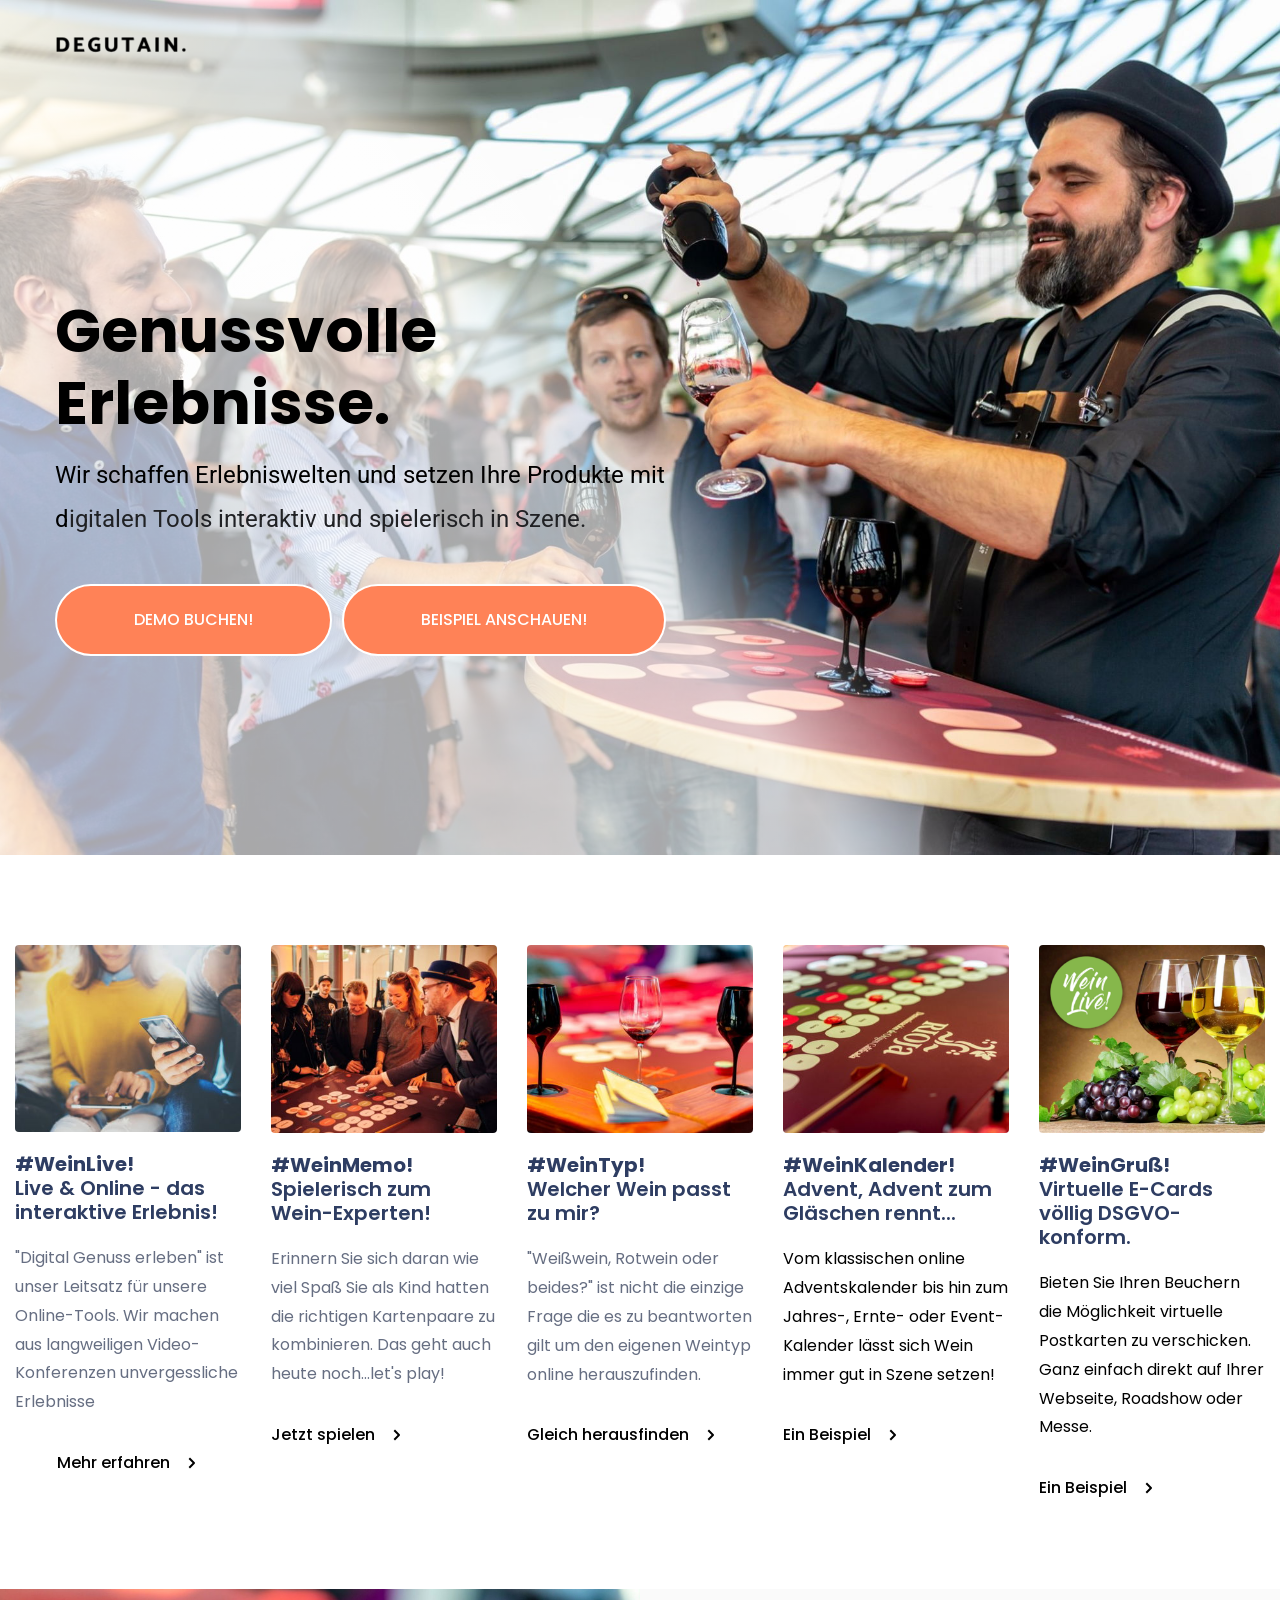
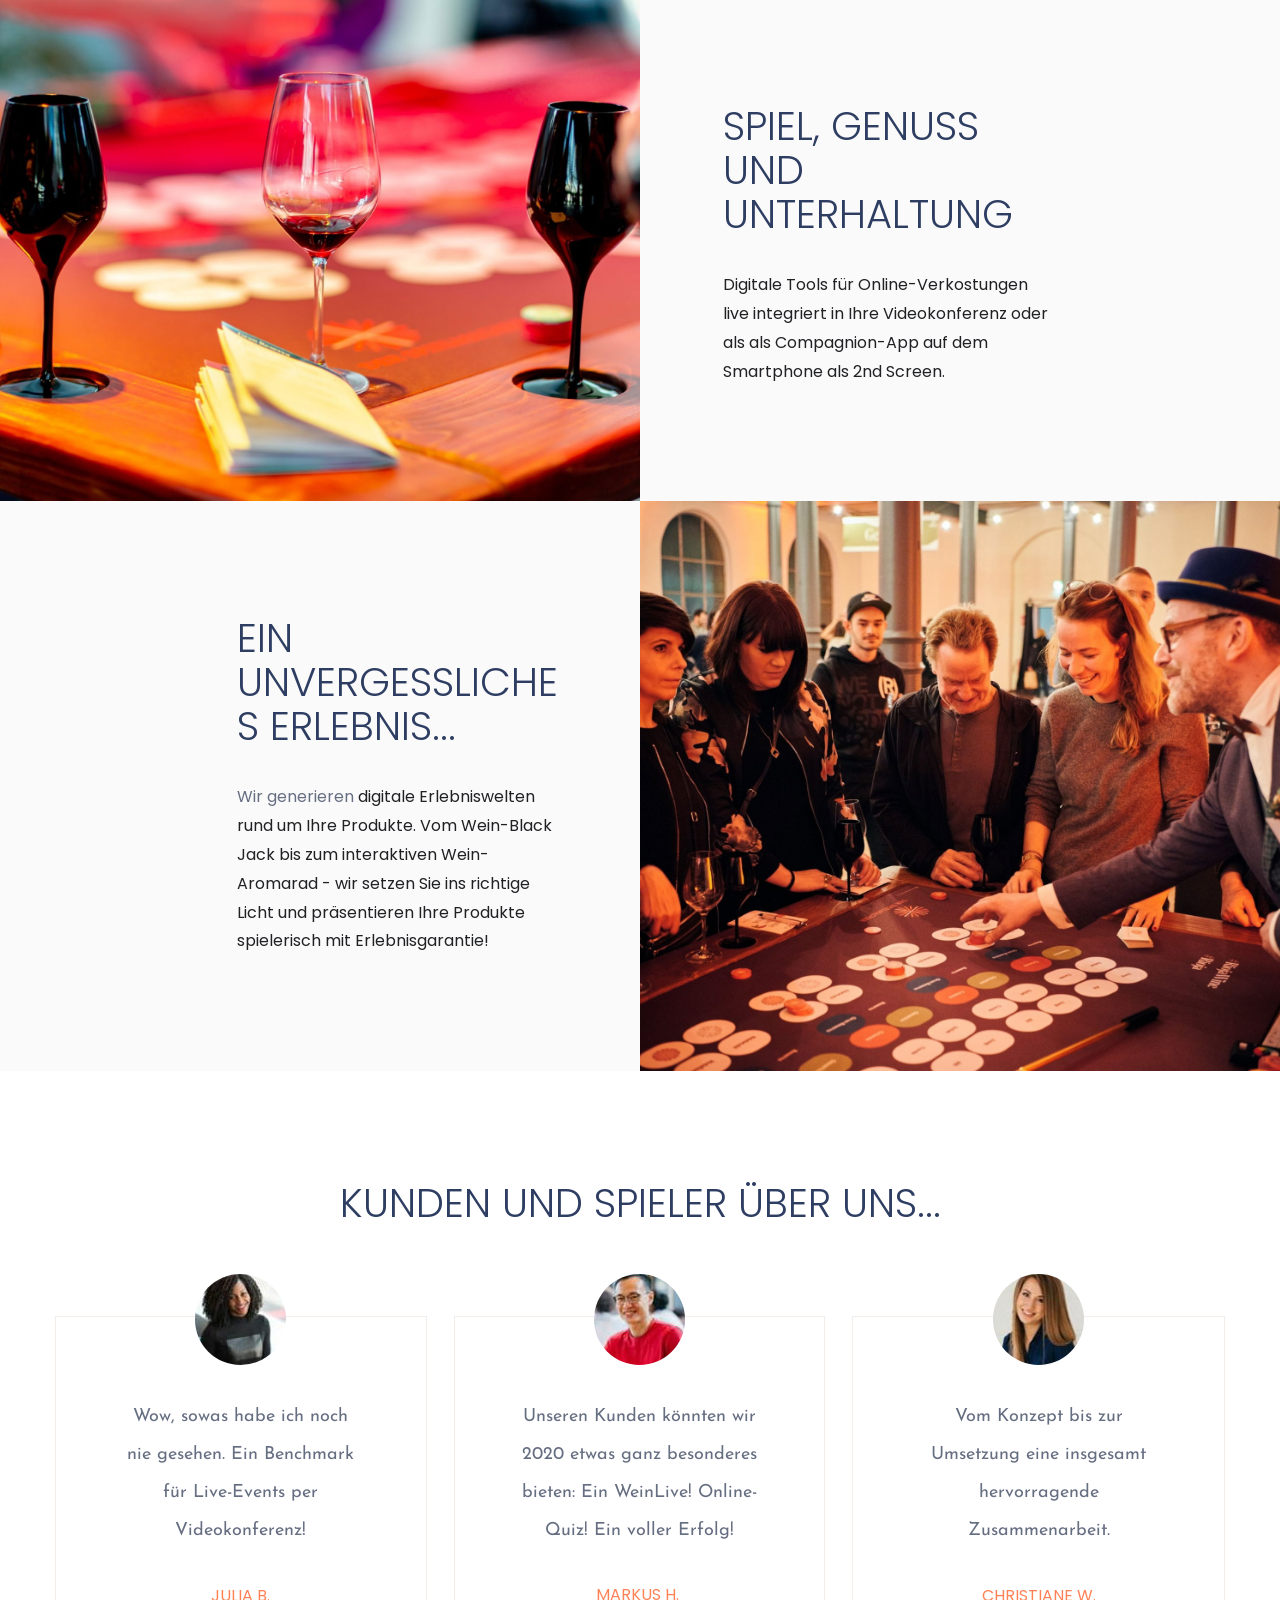
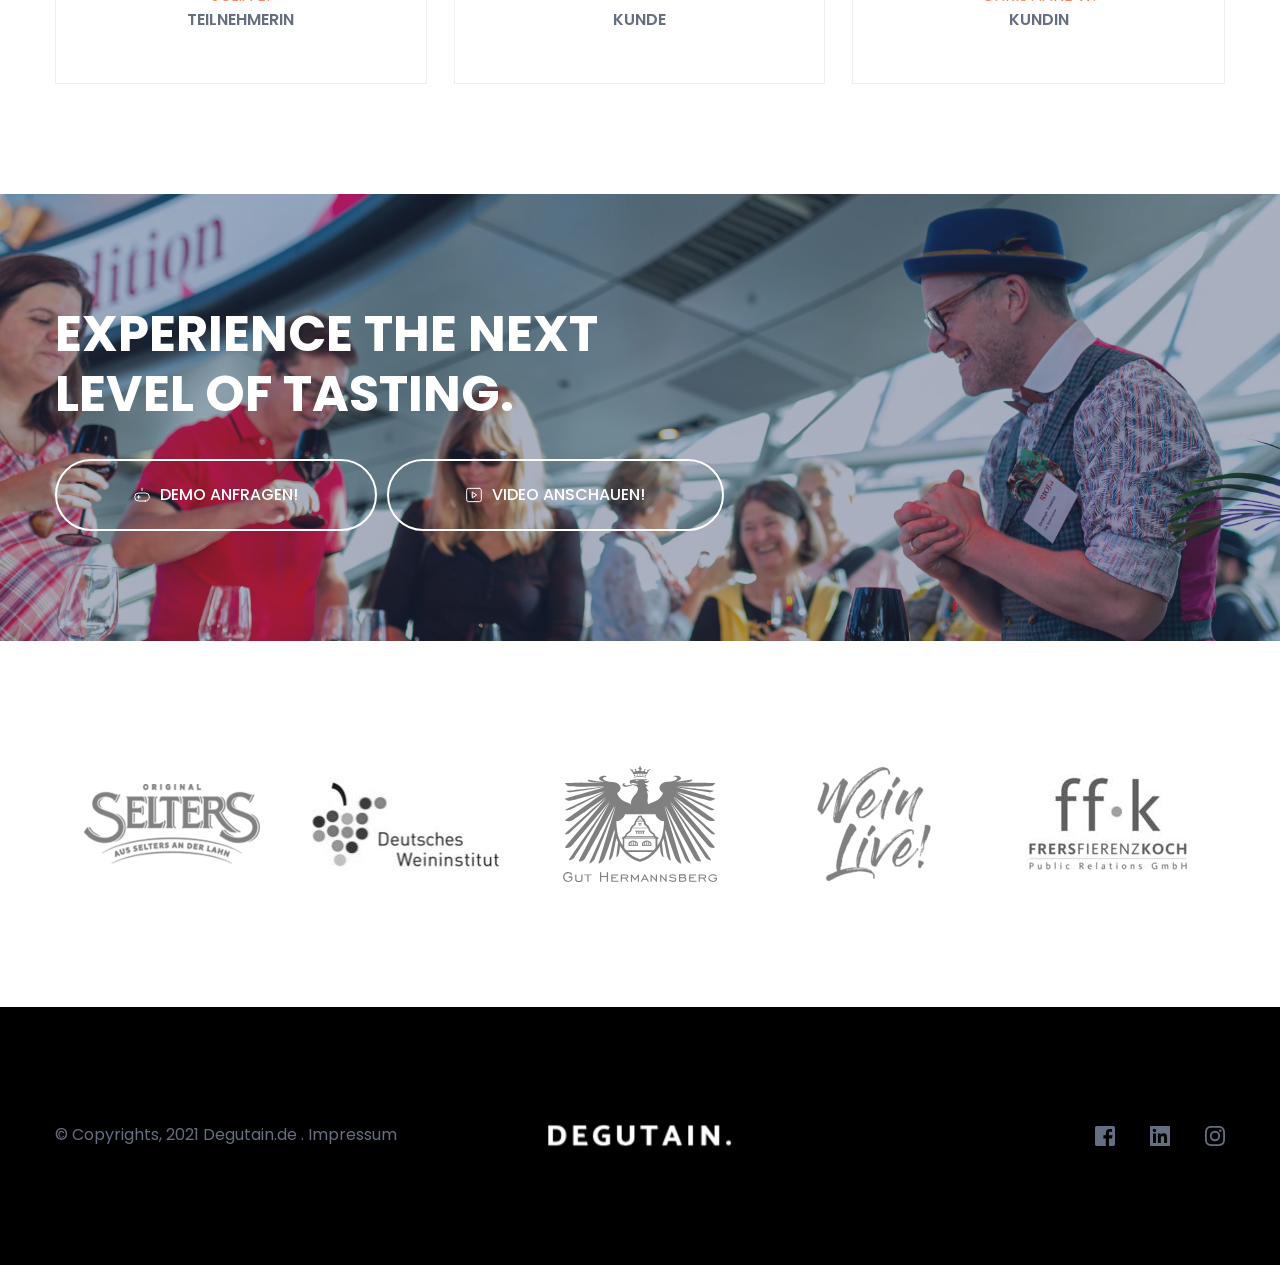
==== commit eb42012f: "Degutain.de" ====
--- a/index.html
+++ b/index.html
@@ -1,1807 +1,1976 @@
-<!DOCTYPE html><html lang="de"><head><meta charset="utf-8" /><meta property="og:site_name" content="DEGUTAIN - DIGITAL. GENUSS. ERLEBEN." /><meta property="og:title" content="Home" /><meta name="twitter:title" content="Home" /><meta property="og:description" content="Wir schaffen Erlebniswelten mit digitalen, interaktiven Online-Events. Gamification für Online-Events erleben Sie bei uns mit unseren WeinLive! Shows. Let&#039;s play!" /><meta name="twitter:description" content="Wir schaffen Erlebniswelten mit digitalen, interaktiven Online-Events. Gamification für Online-Events erleben Sie bei uns mit unseren WeinLive! Shows. Let&#039;s play!" /><meta property="og:type" content="website" /><meta property="og:image" content="assets/img/73a95ccca832e7db796a1e793d72864c.jpg" /><meta property="twitter:image" content="assets/img/73a95ccca832e7db796a1e793d72864c.jpg"><meta property="og:url" content="https://main--determined-lumiere-8e28e1.netlify.app" /><meta content="summary_large_image" name="twitter:card" /><title>DEGUTAIN - DIGITAL. GENUSS. ERLEBEN.</title><meta name="description" content="Wir schaffen Erlebniswelten mit digitalen, interaktiven Online-Events. Gamification für Online-Events erleben Sie bei uns mit unseren WeinLive! Shows. Let&#039;s play!" /><link rel="canonical" href="https://main--determined-lumiere-8e28e1.netlify.app" /><link rel="icon" href="https://cloud-1de12d.b-cdn.net/media/iW=32&iH=any/a94def487bf978fae8fc6f3617b9874e.png" sizes="32x32"/><link rel="icon" href="https://cloud-1de12d.b-cdn.net/media/iW=192&iH=any/a94def487bf978fae8fc6f3617b9874e.png" sizes="192x192"/><link rel="apple-touch-icon-precomposed" href="https://cloud-1de12d.b-cdn.net/media/iW=180&iH=any/a94def487bf978fae8fc6f3617b9874e.png"/><!-- ASSETS --><meta name="viewport" content="width=device-width, initial-scale=1"><link class="brz-link brz-link-bunny-fonts-prefetch" rel="dns-prefetch" href="//fonts.bunny.net"><link class="brz-link brz-link-bunny-fonts-preconnect" rel="preconnect" href="https://fonts.bunny.net/" crossorigin><link class="brz-link brz-link-cdn-preconnect" rel="preconnect" href="https://cloud-1de12d.b-cdn.net" crossorigin><link href="https://fonts.bunny.net/css?family=Lato:100,100italic,300,300italic,regular,italic,700,700italic,900,900italic|Yeseva One:regular|Average Sans:regular|Josefin Sans:100,200,300,regular,500,600,700,100italic,200italic,300italic,italic,500italic,600italic,700italic|Poppins:100,100italic,200,200italic,300,300italic,regular,italic,500,500italic,600,600italic,700,700italic,800,800italic,900,900italic|Roboto:100,100italic,300,300italic,regular,italic,500,500italic,700,700italic,900,900italic&subset=arabic,bengali,cyrillic,cyrillic-ext,devanagari,greek,greek-ext,gujarati,hebrew,khmer,korean,latin-ext,tamil,telugu,thai,vietnamese&display=swap" class="brz-link brz-link-google" type="text/css" rel="stylesheet"/><link href="assets/3de86aebdc17ea6932588ce0847ce815.css" class="brz-link brz-link-preview-lib" data-brz-group="group-1_3" rel="stylesheet"/><link href="assets/8db6415f1def5a6449c0700d27bcb980.css" class="brz-link brz-link-preview-pro" rel="stylesheet"/><style class="brz-style">.brz .brz-css-qbHDP {z-index: auto;margin: 0;}
-.brz .brz-css-qbHDP.brz-section .brz-section__content {min-height: auto;display: flex;}
-.brz .brz-css-qbHDP .brz-container {justify-content: center;}
-.brz .brz-css-qbHDP > .slick-slider > .brz-slick-slider__dots {color: rgba(0,0,0,1);}
-.brz .brz-css-qbHDP > .slick-slider > .brz-slick-slider__arrow {color: rgba(0,0,0,.7);}
-@media (min-width:991px) {.brz .brz-css-qbHDP {display: block;}}
-@media (min-width:991px) {.brz .brz-css-qbHDP > .slick-slider > .brz-slick-slider__arrow:hover {color: rgba(0,0,0,1);}}
-@media (max-width:991px) and (min-width:768px) {.brz .brz-css-qbHDP {z-index: auto;margin: 0;}
-	.brz .brz-css-qbHDP.brz-section .brz-section__content {min-height: auto;display: flex;}
-	.brz .brz-css-qbHDP .brz-container {justify-content: center;}
-	.brz .brz-css-qbHDP > .slick-slider > .brz-slick-slider__dots {color: rgba(0,0,0,1);}
-	.brz .brz-css-qbHDP > .slick-slider > .brz-slick-slider__arrow {color: rgba(0,0,0,.7);}}
-@media (max-width:991px) and (min-width:768px) {.brz .brz-css-qbHDP {display: block;}}
-@media (max-width:767px) {.brz .brz-css-qbHDP {z-index: auto;margin: 0;}
-	.brz .brz-css-qbHDP.brz-section .brz-section__content {min-height: auto;display: flex;}
-	.brz .brz-css-qbHDP .brz-container {justify-content: center;}
-	.brz .brz-css-qbHDP > .slick-slider > .brz-slick-slider__dots {color: rgba(0,0,0,1);}
-	.brz .brz-css-qbHDP > .slick-slider > .brz-slick-slider__arrow {color: rgba(0,0,0,.7);}}
-@media (max-width:767px) {.brz .brz-css-qbHDP {display: block;}}
-.brz .brz-css-oI2DY {padding: 75px 0px 75px 0px;}
-.brz .brz-css-oI2DY > .brz-bg {border: 0px solid rgba(102,115,141,0);border-radius: 0px;mix-blend-mode: normal;}
-.brz .brz-css-oI2DY > .brz-bg > .brz-bg-image {background-image: none;display: block;background-size: cover;background-repeat: no-repeat;}
-.brz .brz-css-oI2DY > .brz-bg > .brz-bg-image:after {content: "";background-image: none;}
-.brz .brz-css-oI2DY > .brz-bg > .brz-bg-color {background-color: rgba(0,0,0,0);background-image: none;}
-.brz .brz-css-oI2DY > .brz-bg > .brz-bg-map {display: none;}
-.brz .brz-css-oI2DY > .brz-bg > .brz-bg-video {display: none;}
-.brz .brz-css-oI2DY > .brz-bg > .brz-bg-shape__top {background-size: 100% 100px;height: 100px;transform: scale(1.02) rotateX(0deg) rotateY(0deg);z-index: auto;}
-.brz .brz-css-oI2DY > .brz-bg > .brz-bg-shape__top::after {background-image: none;-webkit-mask-image: none;background-size: 100% 100px;height: 100px;}
-.brz .brz-css-oI2DY > .brz-bg > .brz-bg-shape__bottom {background-size: 100% 100px;height: 100px;transform: scale(1.02) rotateX(-180deg) rotateY(-180deg);z-index: auto;}
-.brz .brz-css-oI2DY > .brz-bg > .brz-bg-shape__bottom::after {background-image: none;-webkit-mask-image: none;background-size: 100% 100px;height: 100px;}
-@media (min-width:991px) {.brz .brz-css-oI2DY > .brz-bg {transition-duration: .5s;transition-property: filter,box-shadow,background,border-radius,border-color;}
-	.brz .brz-css-oI2DY > .brz-bg > .brz-bg-image {background-attachment: scroll;transition-duration: .5s;transition-property: filter,box-shadow,background,border-radius,border-color;}
-	.brz .brz-css-oI2DY > .brz-bg > .brz-bg-color {transition-duration: .5s;transition-property: filter,box-shadow,background,border-radius,border-color;}
-	.brz .brz-css-oI2DY > .brz-bg > .brz-bg-map {transition-duration: .5s;transition-property: filter,box-shadow,background,border-radius,border-color;}
-	.brz .brz-css-oI2DY > .brz-bg > .brz-bg-video {transition-duration: .5s;transition-property: filter,box-shadow,background,border-radius,border-color;}}
-@media (max-width:991px) and (min-width:768px) {.brz .brz-css-oI2DY {padding: 50px 15px 50px 15px;}
-	.brz .brz-css-oI2DY > .brz-bg {border: 0px solid rgba(102,115,141,0);border-radius: 0px;mix-blend-mode: normal;}
-	.brz .brz-css-oI2DY > .brz-bg > .brz-bg-image {background-image: none;display: block;background-size: cover;background-repeat: no-repeat;}
-	.brz .brz-css-oI2DY > .brz-bg > .brz-bg-image:after {content: "";background-image: none;}
-	.brz .brz-css-oI2DY > .brz-bg > .brz-bg-color {background-color: rgba(0,0,0,0);background-image: none;}
-	.brz .brz-css-oI2DY > .brz-bg > .brz-bg-map {display: none;}
-	.brz .brz-css-oI2DY > .brz-bg > .brz-bg-video {display: none;}
-	.brz .brz-css-oI2DY > .brz-bg > .brz-bg-shape__top {background-size: 100% 100px;height: 100px;transform: scale(1.02) rotateX(0deg) rotateY(0deg);z-index: auto;}
-	.brz .brz-css-oI2DY > .brz-bg > .brz-bg-shape__top::after {background-image: none;-webkit-mask-image: none;background-size: 100% 100px;height: 100px;}
-	.brz .brz-css-oI2DY > .brz-bg > .brz-bg-shape__bottom {background-size: 100% 100px;height: 100px;transform: scale(1.02) rotateX(-180deg) rotateY(-180deg);z-index: auto;}
-	.brz .brz-css-oI2DY > .brz-bg > .brz-bg-shape__bottom::after {background-image: none;-webkit-mask-image: none;background-size: 100% 100px;height: 100px;}}
-@media (max-width:991px) and (min-width:768px) {.brz .brz-css-oI2DY > .brz-bg {transition-duration: .5s;transition-property: filter,box-shadow,background,border-radius,border-color;}
-	.brz .brz-css-oI2DY > .brz-bg > .brz-bg-image {transition-duration: .5s;transition-property: filter,box-shadow,background,border-radius,border-color;}
-	.brz .brz-css-oI2DY > .brz-bg > .brz-bg-color {transition-duration: .5s;transition-property: filter,box-shadow,background,border-radius,border-color;}
-	.brz .brz-css-oI2DY > .brz-bg > .brz-bg-map {transition-duration: .5s;transition-property: filter,box-shadow,background,border-radius,border-color;}
-	.brz .brz-css-oI2DY > .brz-bg > .brz-bg-video {transition-duration: .5s;transition-property: filter,box-shadow,background,border-radius,border-color;}}
-@media (max-width:767px) {.brz .brz-css-oI2DY {padding: 25px 15px 25px 15px;}
-	.brz .brz-css-oI2DY > .brz-bg {border: 0px solid rgba(102,115,141,0);border-radius: 0px;mix-blend-mode: normal;}
-	.brz .brz-css-oI2DY > .brz-bg > .brz-bg-image {background-image: none;display: block;background-size: cover;background-repeat: no-repeat;}
-	.brz .brz-css-oI2DY > .brz-bg > .brz-bg-image:after {content: "";background-image: none;}
-	.brz .brz-css-oI2DY > .brz-bg > .brz-bg-color {background-color: rgba(0,0,0,0);background-image: none;}
-	.brz .brz-css-oI2DY > .brz-bg > .brz-bg-map {display: none;}
-	.brz .brz-css-oI2DY > .brz-bg > .brz-bg-video {display: none;}
-	.brz .brz-css-oI2DY > .brz-bg > .brz-bg-shape__top {background-size: 100% 100px;height: 100px;transform: scale(1.02) rotateX(0deg) rotateY(0deg);z-index: auto;}
-	.brz .brz-css-oI2DY > .brz-bg > .brz-bg-shape__top::after {background-image: none;-webkit-mask-image: none;background-size: 100% 100px;height: 100px;}
-	.brz .brz-css-oI2DY > .brz-bg > .brz-bg-shape__bottom {background-size: 100% 100px;height: 100px;transform: scale(1.02) rotateX(-180deg) rotateY(-180deg);z-index: auto;}
-	.brz .brz-css-oI2DY > .brz-bg > .brz-bg-shape__bottom::after {background-image: none;-webkit-mask-image: none;background-size: 100% 100px;height: 100px;}}
-@media (max-width:767px) {.brz .brz-css-oI2DY > .brz-bg {transition-duration: .5s;transition-property: filter,box-shadow,background,border-radius,border-color;}
-	.brz .brz-css-oI2DY > .brz-bg > .brz-bg-image {transition-duration: .5s;transition-property: filter,box-shadow,background,border-radius,border-color;}
-	.brz .brz-css-oI2DY > .brz-bg > .brz-bg-color {transition-duration: .5s;transition-property: filter,box-shadow,background,border-radius,border-color;}
-	.brz .brz-css-oI2DY > .brz-bg > .brz-bg-map {transition-duration: .5s;transition-property: filter,box-shadow,background,border-radius,border-color;}
-	.brz .brz-css-oI2DY > .brz-bg > .brz-bg-video {transition-duration: .5s;transition-property: filter,box-shadow,background,border-radius,border-color;}}
-.brz .brz-css-yptaZ {border: 0px solid transparent;}
-@media (min-width:991px) {.brz .brz-css-yptaZ {max-width: calc(1 * var(--brz-section-container-max-width,1170px));}}
-@media (max-width:991px) and (min-width:768px) {.brz .brz-css-yptaZ {border: 0px solid transparent;}}
-@media (max-width:991px) and (min-width:768px) {.brz .brz-css-yptaZ {max-width: 100%;}}
-@media (max-width:767px) {.brz .brz-css-yptaZ {border: 0px solid transparent;}}
-@media (max-width:767px) {.brz .brz-css-yptaZ {max-width: 100%;}}
-.brz .brz-css-f4NX9 {margin: 0;z-index: auto;align-items: flex-start;}
-.brz .brz-css-f4NX9 > .brz-bg {border: 0px solid rgba(102,115,141,0);border-radius: 0px;box-shadow: none;max-width: 100%;mix-blend-mode: normal;}
-.brz .brz-css-f4NX9 > .brz-bg > .brz-bg-image {background-image: none;display: block;}
-.brz .brz-css-f4NX9 > .brz-bg > .brz-bg-image:after {content: "";background-image: none;}
-.brz .brz-css-f4NX9 > .brz-bg > .brz-bg-color {background-color: rgba(0,0,0,0);background-image: none;}
-.brz .brz-css-f4NX9 > .brz-bg > .brz-bg-map {display: none;}
-.brz .brz-css-f4NX9 > .brz-bg > .brz-bg-video {display: none;}
-.brz .brz-css-f4NX9 > .brz-row {border: 0px solid transparent;}
-@media (min-width:991px) {.brz .brz-css-f4NX9 {min-height: auto;display: flex;}
-	.brz .brz-css-f4NX9 > .brz-bg {transition-duration: .5s;transition-property: filter,box-shadow,background,border-radius,border-color;}
-	.brz .brz-css-f4NX9 > .brz-bg > .brz-bg-image {transition-duration: .5s;transition-property: filter,box-shadow,background,border-radius,border-color;}
-	.brz .brz-css-f4NX9 > .brz-bg > .brz-bg-color {transition-duration: .5s;transition-property: filter,box-shadow,background,border-radius,border-color;}
-	.brz .brz-css-f4NX9 > .brz-bg > .brz-bg-video {transition-duration: .5s;transition-property: filter,box-shadow,background,border-radius,border-color;}
-	.brz .brz-css-f4NX9 > .brz-row {transition-duration: .5s;transition-property: filter,box-shadow,background,border-radius,border-color;}}
-@media (max-width:991px) and (min-width:768px) {.brz .brz-css-f4NX9 {margin: 0;z-index: auto;align-items: flex-start;}
-	.brz .brz-css-f4NX9 > .brz-bg {border: 0px solid rgba(102,115,141,0);border-radius: 0px;box-shadow: none;max-width: 100%;mix-blend-mode: normal;}
-	.brz .brz-css-f4NX9 > .brz-bg > .brz-bg-image {background-image: none;display: block;}
-	.brz .brz-css-f4NX9 > .brz-bg > .brz-bg-image:after {content: "";background-image: none;}
-	.brz .brz-css-f4NX9 > .brz-bg > .brz-bg-color {background-color: rgba(0,0,0,0);background-image: none;}
-	.brz .brz-css-f4NX9 > .brz-bg > .brz-bg-map {display: none;}
-	.brz .brz-css-f4NX9 > .brz-bg > .brz-bg-video {display: none;}
-	.brz .brz-css-f4NX9 > .brz-row {border: 0px solid transparent;}}
-@media (max-width:991px) and (min-width:768px) {.brz .brz-css-f4NX9 {min-height: auto;display: flex;}
-	.brz .brz-css-f4NX9 > .brz-bg {transition-duration: .5s;transition-property: filter,box-shadow,background,border-radius,border-color;}
-	.brz .brz-css-f4NX9 > .brz-bg > .brz-bg-image {transition-duration: .5s;transition-property: filter,box-shadow,background,border-radius,border-color;}
-	.brz .brz-css-f4NX9 > .brz-bg > .brz-bg-color {transition-duration: .5s;transition-property: filter,box-shadow,background,border-radius,border-color;}
-	.brz .brz-css-f4NX9 > .brz-bg > .brz-bg-video {transition-duration: .5s;transition-property: filter,box-shadow,background,border-radius,border-color;}
-	.brz .brz-css-f4NX9 > .brz-row {flex-direction: row;flex-wrap: wrap;justify-content: flex-start;transition-duration: .5s;transition-property: filter,box-shadow,background,border-radius,border-color;}}
-@media (max-width:767px) {.brz .brz-css-f4NX9 {margin: 0;z-index: auto;align-items: flex-start;}
-	.brz .brz-css-f4NX9 > .brz-bg {border: 0px solid rgba(102,115,141,0);border-radius: 0px;box-shadow: none;max-width: 100%;mix-blend-mode: normal;}
-	.brz .brz-css-f4NX9 > .brz-bg > .brz-bg-image {background-image: none;display: block;}
-	.brz .brz-css-f4NX9 > .brz-bg > .brz-bg-image:after {content: "";background-image: none;}
-	.brz .brz-css-f4NX9 > .brz-bg > .brz-bg-color {background-color: rgba(0,0,0,0);background-image: none;}
-	.brz .brz-css-f4NX9 > .brz-bg > .brz-bg-map {display: none;}
-	.brz .brz-css-f4NX9 > .brz-bg > .brz-bg-video {display: none;}
-	.brz .brz-css-f4NX9 > .brz-row {border: 0px solid transparent;}}
-@media (max-width:767px) {.brz .brz-css-f4NX9 {min-height: auto;display: flex;}
-	.brz .brz-css-f4NX9 > .brz-bg {transition-duration: .5s;transition-property: filter,box-shadow,background,border-radius,border-color;}
-	.brz .brz-css-f4NX9 > .brz-bg > .brz-bg-image {transition-duration: .5s;transition-property: filter,box-shadow,background,border-radius,border-color;}
-	.brz .brz-css-f4NX9 > .brz-bg > .brz-bg-color {transition-duration: .5s;transition-property: filter,box-shadow,background,border-radius,border-color;}
-	.brz .brz-css-f4NX9 > .brz-bg > .brz-bg-video {transition-duration: .5s;transition-property: filter,box-shadow,background,border-radius,border-color;}
-	.brz .brz-css-f4NX9 > .brz-row {flex-direction: row;flex-wrap: wrap;justify-content: flex-start;transition-duration: .5s;transition-property: filter,box-shadow,background,border-radius,border-color;}}
-.brz .brz-css-y_neb {padding: 10px;max-width: 100%;}
-@media (max-width:991px) and (min-width:768px) {.brz .brz-css-y_neb {padding: 0;max-width: 100%;}}
-@media (max-width:767px) {.brz .brz-css-y_neb {padding: 0;max-width: 100%;}}
-.brz .brz-css-zm9Ul {z-index: auto;flex: 1 1 50%;max-width: 50%;justify-content: flex-start;}
-.brz .brz-css-zm9Ul .brz-columns__scroll-effect {justify-content: flex-start;}
-.brz .brz-css-zm9Ul > .brz-bg {border: 0px solid rgba(102,115,141,0);border-radius: 0px;box-shadow: none;margin: 0;mix-blend-mode: normal;}
-.brz .brz-css-zm9Ul > .brz-bg > .brz-bg-image {background-image: none;display: block;}
-.brz .brz-css-zm9Ul > .brz-bg > .brz-bg-image:after {content: "";background-image: none;}
-.brz .brz-css-zm9Ul > .brz-bg > .brz-bg-color {background-color: rgba(0,0,0,0);background-image: none;}
-.brz .brz-css-zm9Ul > .brz-bg > .brz-bg-map {display: none;}
-.brz .brz-css-zm9Ul > .brz-bg > .brz-bg-video {display: none;}
-@media (min-width:991px) {.brz .brz-css-zm9Ul > .brz-bg {transition-duration: .5s;transition-property: filter,box-shadow,background,border-radius,border-color;}
-	.brz .brz-css-zm9Ul > .brz-bg > .brz-bg-image {transition-duration: .5s;transition-property: filter,box-shadow,background,border-radius,border-color;}
-	.brz .brz-css-zm9Ul > .brz-bg > .brz-bg-color {transition-duration: .5s;transition-property: filter,box-shadow,background,border-radius,border-color;}}
-@media (max-width:991px) and (min-width:768px) {.brz .brz-css-zm9Ul {z-index: auto;flex: 1 1 50%;max-width: 50%;justify-content: flex-start;}
-	.brz .brz-css-zm9Ul .brz-columns__scroll-effect {justify-content: flex-start;}
-	.brz .brz-css-zm9Ul > .brz-bg {border: 0px solid rgba(102,115,141,0);border-radius: 0px;box-shadow: none;margin: 0;mix-blend-mode: normal;}
-	.brz .brz-css-zm9Ul > .brz-bg > .brz-bg-image {background-image: none;display: block;}
-	.brz .brz-css-zm9Ul > .brz-bg > .brz-bg-image:after {content: "";background-image: none;}
-	.brz .brz-css-zm9Ul > .brz-bg > .brz-bg-color {background-color: rgba(0,0,0,0);background-image: none;}
-	.brz .brz-css-zm9Ul > .brz-bg > .brz-bg-map {display: none;}
-	.brz .brz-css-zm9Ul > .brz-bg > .brz-bg-video {display: none;}}
-@media (max-width:991px) and (min-width:768px) {.brz .brz-css-zm9Ul > .brz-bg {transition-duration: .5s;transition-property: filter,box-shadow,background,border-radius,border-color;}
-	.brz .brz-css-zm9Ul > .brz-bg > .brz-bg-image {transition-duration: .5s;transition-property: filter,box-shadow,background,border-radius,border-color;}
-	.brz .brz-css-zm9Ul > .brz-bg > .brz-bg-color {transition-duration: .5s;transition-property: filter,box-shadow,background,border-radius,border-color;}}
-@media (max-width:767px) {.brz .brz-css-zm9Ul {z-index: auto;flex: 1 1 100%;max-width: 100%;justify-content: flex-start;}
-	.brz .brz-css-zm9Ul .brz-columns__scroll-effect {justify-content: flex-start;}
-	.brz .brz-css-zm9Ul > .brz-bg {border: 0px solid rgba(102,115,141,0);border-radius: 0px;box-shadow: none;margin: 10px 0px 10px 0px;mix-blend-mode: normal;}
-	.brz .brz-css-zm9Ul > .brz-bg > .brz-bg-image {background-image: none;display: block;}
-	.brz .brz-css-zm9Ul > .brz-bg > .brz-bg-image:after {content: "";background-image: none;}
-	.brz .brz-css-zm9Ul > .brz-bg > .brz-bg-color {background-color: rgba(0,0,0,0);background-image: none;}
-	.brz .brz-css-zm9Ul > .brz-bg > .brz-bg-map {display: none;}
-	.brz .brz-css-zm9Ul > .brz-bg > .brz-bg-video {display: none;}}
-@media (max-width:767px) {.brz .brz-css-zm9Ul > .brz-bg {transition-duration: .5s;transition-property: filter,box-shadow,background,border-radius,border-color;}
-	.brz .brz-css-zm9Ul > .brz-bg > .brz-bg-image {transition-duration: .5s;transition-property: filter,box-shadow,background,border-radius,border-color;}
-	.brz .brz-css-zm9Ul > .brz-bg > .brz-bg-color {transition-duration: .5s;transition-property: filter,box-shadow,background,border-radius,border-color;}}
-.brz .brz-css-m_ZhQ {z-index: auto;margin: 0;border: 0px solid transparent;padding: 5px 15px 5px 15px;min-height: 100%;}
-@media (min-width:991px) {.brz .brz-css-m_ZhQ {display: flex;transition-duration: .5s;transition-property: filter,box-shadow,background,border-radius,border-color;}}
-@media (max-width:991px) and (min-width:768px) {.brz .brz-css-m_ZhQ {z-index: auto;margin: 0;border: 0px solid transparent;padding: 5px 15px 5px 15px;min-height: 100%;}}
-@media (max-width:991px) and (min-width:768px) {.brz .brz-css-m_ZhQ {display: flex;transition-duration: .5s;transition-property: filter,box-shadow,background,border-radius,border-color;}}
-@media (max-width:767px) {.brz .brz-css-m_ZhQ {z-index: auto;margin: 10px 0px 10px 0px;border: 0px solid transparent;padding: 0;min-height: 100%;}}
-@media (max-width:767px) {.brz .brz-css-m_ZhQ {display: flex;transition-duration: .5s;transition-property: filter,box-shadow,background,border-radius,border-color;}}
-.brz .brz-css-nmDww {padding: 0;margin: 10px 0px 10px 0px;justify-content: center;position: relative;}
-@media (min-width:991px) {.brz .brz-css-nmDww {display: flex;z-index: auto;position: relative;}}
-@media (max-width:991px) and (min-width:768px) {.brz .brz-css-nmDww {padding: 0;margin: 10px 0px 10px 0px;justify-content: center;position: relative;}}
-@media (max-width:991px) and (min-width:768px) {.brz .brz-css-nmDww {display: flex;z-index: auto;position: relative;}}
-@media (max-width:767px) {.brz .brz-css-nmDww {padding: 0;margin: 10px 0px 10px 0px;justify-content: center;position: relative;}}
-@media (max-width:767px) {.brz .brz-css-nmDww {display: flex;z-index: auto;position: relative;}}
-.brz .brz-css-qlgJW:not(.brz-image--hovered) {max-width: 100%;}
-.brz .brz-css-qlgJW {height: auto;box-shadow: none;border: 0px solid rgba(102,115,141,0);border-radius: 0px;}
-.brz .brz-css-qlgJW .brz-picture:after {box-shadow: none;background-color: rgba(255,255,255,0);background-image: none;border-radius: 0px;}
-@media (min-width:991px) {.brz .brz-css-qlgJW {transition-duration: .5s;transition-property: filter,box-shadow,background,border-radius,border-color;}
-	.brz .brz-css-qlgJW .brz-picture:after {transition-duration: .5s;transition-property: filter,box-shadow,background,border-radius,border-color;}
-	.brz .brz-css-qlgJW .brz-picture {transition-duration: .5s;transition-property: filter,box-shadow,background,border-radius,border-color;}}
-@media (max-width:991px) and (min-width:768px) {.brz .brz-css-qlgJW:not(.brz-image--hovered) {max-width: 100%;}
-	.brz .brz-css-qlgJW {height: auto;box-shadow: none;border: 0px solid rgba(102,115,141,0);border-radius: 0px;}
-	.brz .brz-css-qlgJW .brz-picture:after {box-shadow: none;background-color: rgba(255,255,255,0);background-image: none;border-radius: 0px;}}
-@media (max-width:991px) and (min-width:768px) {.brz .brz-css-qlgJW {transition-duration: .5s;transition-property: filter,box-shadow,background,border-radius,border-color;}
-	.brz .brz-css-qlgJW .brz-picture:after {transition-duration: .5s;transition-property: filter,box-shadow,background,border-radius,border-color;}
-	.brz .brz-css-qlgJW .brz-picture {transition-duration: .5s;transition-property: filter,box-shadow,background,border-radius,border-color;}}
-@media (max-width:767px) {.brz .brz-css-qlgJW:not(.brz-image--hovered) {max-width: 100%;}
-	.brz .brz-css-qlgJW {height: auto;box-shadow: none;border: 0px solid rgba(102,115,141,0);border-radius: 0px;}
-	.brz .brz-css-qlgJW .brz-picture:after {box-shadow: none;background-color: rgba(255,255,255,0);background-image: none;border-radius: 0px;}}
-@media (max-width:767px) {.brz .brz-css-qlgJW {transition-duration: .5s;transition-property: filter,box-shadow,background,border-radius,border-color;}
-	.brz .brz-css-qlgJW .brz-picture:after {transition-duration: .5s;transition-property: filter,box-shadow,background,border-radius,border-color;}
-	.brz .brz-css-qlgJW .brz-picture {transition-duration: .5s;transition-property: filter,box-shadow,background,border-radius,border-color;}}
-.brz .brz-css-gp3Nm.brz-hover-animation__container {max-width: 100%;}
-@media (max-width:991px) and (min-width:768px) {.brz .brz-css-gp3Nm.brz-hover-animation__container {max-width: 100%;}}
-@media (max-width:767px) {.brz .brz-css-gp3Nm.brz-hover-animation__container {max-width: 100%;}}
-.brz .brz-css-wmnp7 {padding-top: 15.3404%;}
-.brz .brz-css-wmnp7 > .brz-img {position: absolute;width: 100%;}
-@media (max-width:991px) and (min-width:768px) {.brz .brz-css-wmnp7 {padding-top: 15.3341%;}
-	.brz .brz-css-wmnp7 > .brz-img {position: absolute;width: 100%;}}
-@media (max-width:767px) {.brz .brz-css-wmnp7 {padding-top: 15.3387%;}
-	.brz .brz-css-wmnp7 > .brz-img {position: absolute;width: 100%;}}
-.brz .brz-css-xT8_c {height: 50px;}
-@media (max-width:991px) and (min-width:768px) {.brz .brz-css-xT8_c {height: 50px;}}
-@media (max-width:767px) {.brz .brz-css-xT8_c {height: 50px;}}
-.brz .brz-css-gR8tL {width: 100%;mix-blend-mode: normal;}
-@media (max-width:991px) and (min-width:768px) {.brz .brz-css-gR8tL {width: 100%;mix-blend-mode: normal;}}
-@media (max-width:767px) {.brz .brz-css-gR8tL {width: 100%;mix-blend-mode: normal;}}
-.brz .brz-css-c6GTr {z-index: auto;position: relative;margin: 10px 0px 10px 0px;}
-@media (min-width:991px) {.brz .brz-css-c6GTr {display: flex;position: relative;}}
-@media (max-width:991px) and (min-width:768px) {.brz .brz-css-c6GTr {z-index: auto;position: relative;margin: 10px 0px 10px 0px;}}
-@media (max-width:991px) and (min-width:768px) {.brz .brz-css-c6GTr {display: flex;position: relative;}}
-@media (max-width:767px) {.brz .brz-css-c6GTr {z-index: auto;position: relative;margin: 10px 0px 10px 0px;}}
-@media (max-width:767px) {.brz .brz-css-c6GTr {display: flex;position: relative;}}
-.brz .brz-css-rKc4R {justify-content: center;padding: 0;gap: 20px 10px;}
-@media (max-width:991px) and (min-width:768px) {.brz .brz-css-rKc4R {justify-content: center;padding: 0;gap: 20px 10px;}}
-@media (max-width:767px) {.brz .brz-css-rKc4R {justify-content: center;padding: 0;gap: 20px 10px;}}
-.brz .brz-css-hr1UF.brz-btn {display: flex;font-family: var(--brz-buttonfontfamily,initial);font-weight: var(--brz-buttonfontweight,initial);font-size: var(--brz-buttonfontsize,initial);line-height: var(--brz-buttonlineheight,initial);letter-spacing: var(--brz-buttonletterspacing,initial);font-variation-settings: var(--brz-buttonfontvariation,initial);color: rgba(var(--brz-global-color8),1);border: 2px solid rgba(var(--brz-global-color3),1);border-radius: 0;background-color: rgba(var(--brz-global-color3),1);background-image: none;box-shadow: none;padding: 14px 42px 14px 42px;padding: 14px 42px;flex-flow: row-reverse nowrap;}
-.brz .brz-css-hr1UF.brz-btn.brz-btn-submit {color: rgba(var(--brz-global-color8),1);background-color: rgba(var(--brz-global-color3),1);background-image: none;}
-.brz .brz-css-hr1UF:after {height: unset;}
-.brz .brz-css-hr1UF .brz-btn--story-container {border: 2px solid rgba(var(--brz-global-color3),1);flex-flow: row-reverse nowrap;border-radius: 0;}
-.brz .brz-css-hr1UF .brz-btn--story-container:after {height: unset;}
-@media (min-width:991px) {.brz .brz-css-hr1UF.brz-btn {transition-duration: .5s;transition-property: filter,color,background,border-color,box-shadow;}
-	.brz .brz-css-hr1UF.brz-btn.brz-btn-submit {transition-duration: .5s;transition-property: filter,color,background,border-color,box-shadow;}
-	.brz .brz-css-hr1UF .brz-btn--story-container {transition-duration: .5s;transition-property: filter,color,background,border-color,box-shadow;}}
-@media (min-width:991px) {.brz .brz-css-hr1UF.brz-btn:hover {background-color: rgba(var(--brz-global-color3),.8);}
-	.brz .brz-css-hr1UF.brz-btn.brz-btn-submit:hover {background-color: rgba(var(--brz-global-color3),.8);}}
-@media (max-width:991px) and (min-width:768px) {.brz .brz-css-hr1UF.brz-btn {display: flex;font-family: var(--brz-buttonfontfamily,initial);font-weight: var(--brz-buttontabletfontweight,initial);font-size: var(--brz-buttontabletfontsize,initial);line-height: var(--brz-buttontabletlineheight,initial);letter-spacing: var(--brz-buttontabletletterspacing,initial);font-variation-settings: var(--brz-buttontabletfontvariation,initial);color: rgba(var(--brz-global-color8),1);border: 2px solid rgba(var(--brz-global-color3),1);border-radius: 0;background-color: rgba(var(--brz-global-color3),1);background-image: none;box-shadow: none;padding: 11px 26px 11px 26px;padding: 11px 26px;flex-flow: row-reverse nowrap;}
-	.brz .brz-css-hr1UF.brz-btn.brz-btn-submit {color: rgba(var(--brz-global-color8),1);background-color: rgba(var(--brz-global-color3),1);background-image: none;}
-	.brz .brz-css-hr1UF:after {height: unset;}
-	.brz .brz-css-hr1UF .brz-btn--story-container {border: 2px solid rgba(var(--brz-global-color3),1);flex-flow: row-reverse nowrap;border-radius: 0;}
-	.brz .brz-css-hr1UF .brz-btn--story-container:after {height: unset;}}
-@media (max-width:991px) and (min-width:768px) {.brz .brz-css-hr1UF.brz-btn {transition-duration: .5s;transition-property: filter,color,background,border-color,box-shadow;}
-	.brz .brz-css-hr1UF.brz-btn.brz-btn-submit {transition-duration: .5s;transition-property: filter,color,background,border-color,box-shadow;}
-	.brz .brz-css-hr1UF .brz-btn--story-container {transition-duration: .5s;transition-property: filter,color,background,border-color,box-shadow;}}
-@media (max-width:767px) {.brz .brz-css-hr1UF.brz-btn {display: flex;font-family: var(--brz-buttonfontfamily,initial);font-weight: var(--brz-buttonmobilefontweight,initial);font-size: var(--brz-buttonmobilefontsize,initial);line-height: var(--brz-buttonmobilelineheight,initial);letter-spacing: var(--brz-buttonmobileletterspacing,initial);font-variation-settings: var(--brz-buttonmobilefontvariation,initial);color: rgba(var(--brz-global-color8),1);border: 2px solid rgba(var(--brz-global-color3),1);border-radius: 0;background-color: rgba(var(--brz-global-color3),1);background-image: none;box-shadow: none;padding: 11px 26px 11px 26px;padding: 11px 26px;flex-flow: row-reverse nowrap;}
-	.brz .brz-css-hr1UF.brz-btn.brz-btn-submit {color: rgba(var(--brz-global-color8),1);background-color: rgba(var(--brz-global-color3),1);background-image: none;}
-	.brz .brz-css-hr1UF:after {height: unset;}
-	.brz .brz-css-hr1UF .brz-btn--story-container {border: 2px solid rgba(var(--brz-global-color3),1);flex-flow: row-reverse nowrap;border-radius: 0;}
-	.brz .brz-css-hr1UF .brz-btn--story-container:after {height: unset;}}
-@media (max-width:767px) {.brz .brz-css-hr1UF.brz-btn {transition-duration: .5s;transition-property: filter,color,background,border-color,box-shadow;}
-	.brz .brz-css-hr1UF.brz-btn.brz-btn-submit {transition-duration: .5s;transition-property: filter,color,background,border-color,box-shadow;}
-	.brz .brz-css-hr1UF .brz-btn--story-container {transition-duration: .5s;transition-property: filter,color,background,border-color,box-shadow;}}
-.brz .brz-css-giOVu > .brz-bg > .brz-bg-image {background-image: none;}
-.brz .brz-css-giOVu > .brz-bg > .brz-bg-image:after {content: "";background-image: none;}
-.brz .brz-css-giOVu > .brz-bg > .brz-bg-color, .brz.brz-css-giOVu:hover > .brz-bg > .brz-bg-color {background-color: rgba(0,0,0,0);background-image: none;}
-@media (max-width:991px) and (min-width:768px) {.brz .brz-css-giOVu > .brz-bg > .brz-bg-image {background-image: none;}
-	.brz .brz-css-giOVu > .brz-bg > .brz-bg-image:after {content: "";background-image: none;}
-	.brz .brz-css-giOVu > .brz-bg > .brz-bg-color, .brz.brz-css-giOVu:hover > .brz-bg > .brz-bg-color {background-color: rgba(0,0,0,0);background-image: none;}}
-@media (max-width:767px) {.brz .brz-css-giOVu > .brz-bg > .brz-bg-image {background-image: none;}
-	.brz .brz-css-giOVu > .brz-bg > .brz-bg-image:after {content: "";background-image: none;}
-	.brz .brz-css-giOVu > .brz-bg > .brz-bg-color, .brz.brz-css-giOVu:hover > .brz-bg > .brz-bg-color {background-color: rgba(0,0,0,0);background-image: none;}}
-.brz .brz-css-itNA9 {justify-content: center;align-items: center;}
-.brz .brz-css-itNA9 > .brz-container__wrap {width: 1170px;}
-.brz .brz-css-itNA9 > .brz-container__wrap .brz-popup2__close {display: block;top: -36px;right: -36px;left: auto;bottom: auto;color: rgba(255,255,255,1);}
-.brz .brz-css-itNA9 > .brz-container__wrap .brz-popup2__close .brz-icon-svg, .brz.brz-css-itNA9 > .brz-container__wrap .brz-popup2__close:hover .brz-icon-svg {font-size: 16px;padding: 0px;background-color: rgba(0,0,0,0);border-radius: 0px;box-shadow: none;}
-.brz .brz-css-itNA9 .brz-container > .brz-row__container {min-height: auto;align-items: center;}
-@media (min-width:991px) {.brz .brz-css-itNA9 > .brz-container__wrap .brz-popup2__close {transition-duration: .5s;}}
-@media (max-width:991px) and (min-width:768px) {.brz .brz-css-itNA9 {justify-content: center;align-items: center;}
-	.brz .brz-css-itNA9 > .brz-container__wrap {width: 1170px;}
-	.brz .brz-css-itNA9 > .brz-container__wrap .brz-popup2__close {display: block;top: -36px;right: -36px;left: auto;bottom: auto;color: rgba(255,255,255,1);}
-	.brz .brz-css-itNA9 > .brz-container__wrap .brz-popup2__close .brz-icon-svg, .brz.brz-css-itNA9 > .brz-container__wrap .brz-popup2__close:hover .brz-icon-svg {font-size: 16px;padding: 0px;background-color: rgba(0,0,0,0);border-radius: 0px;box-shadow: none;}
-	.brz .brz-css-itNA9 .brz-container > .brz-row__container {min-height: auto;align-items: center;}}
-@media (max-width:991px) and (min-width:768px) {.brz .brz-css-itNA9 > .brz-container__wrap .brz-popup2__close {transition-duration: .5s;}}
-@media (max-width:767px) {.brz .brz-css-itNA9 {justify-content: center;align-items: center;}
-	.brz .brz-css-itNA9 > .brz-container__wrap {width: 1170px;}
-	.brz .brz-css-itNA9 > .brz-container__wrap .brz-popup2__close {display: block;top: -36px;right: -36px;left: auto;bottom: auto;color: rgba(255,255,255,1);}
-	.brz .brz-css-itNA9 > .brz-container__wrap .brz-popup2__close .brz-icon-svg, .brz.brz-css-itNA9 > .brz-container__wrap .brz-popup2__close:hover .brz-icon-svg {font-size: 16px;padding: 0px;background-color: rgba(0,0,0,0);border-radius: 0px;box-shadow: none;}
-	.brz .brz-css-itNA9 .brz-container > .brz-row__container {min-height: auto;align-items: center;}}
-@media (max-width:767px) {.brz .brz-css-itNA9 > .brz-container__wrap .brz-popup2__close {transition-duration: .5s;}}
-.brz .brz-css-cgzIf {animation-name: none;animation-duration: 1000ms;animation-delay: 1000ms;animation-iteration-count: unset;}
-@media (max-width:991px) and (min-width:768px) {.brz .brz-css-cgzIf {animation-name: none;animation-duration: 1000ms;animation-delay: 1000ms;animation-iteration-count: unset;}}
-@media (max-width:767px) {.brz .brz-css-cgzIf {animation-name: none;animation-duration: 1000ms;animation-delay: 1000ms;animation-iteration-count: unset;}}
-.brz .brz-css-rwSwq .brz-form {margin: 0 -7.5px -15px -7.5px;}
-.brz .brz-css-rwSwq .brz-forms2__item {padding: 0 7.5px 15px 7.5px;}
-.brz .brz-css-rwSwq .brz-forms2__item-button {margin-right: auto;margin-left: 0;max-width: 100%;flex-basis: 100%;}
-.brz .brz-css-rwSwq .brz-forms2-story .brz-btn:before {content: "";padding-top: 15%;}
-@media (max-width:991px) and (min-width:768px) {.brz .brz-css-rwSwq .brz-form {margin: 0 -7.5px -15px -7.5px;}
-	.brz .brz-css-rwSwq .brz-forms2__item {padding: 0 7.5px 15px 7.5px;}
-	.brz .brz-css-rwSwq .brz-forms2__item-button {margin-right: auto;margin-left: 0;max-width: 100%;flex-basis: 100%;}
-	.brz .brz-css-rwSwq .brz-forms2-story .brz-btn:before {content: "";padding-top: 15%;}}
-@media (max-width:767px) {.brz .brz-css-rwSwq .brz-form {margin: 0 -7.5px -15px -7.5px;}
-	.brz .brz-css-rwSwq .brz-forms2__item {padding: 0 7.5px 15px 7.5px;}
-	.brz .brz-css-rwSwq .brz-forms2__item-button {margin-right: auto;margin-left: 0;max-width: 100%;flex-basis: 100%;}
-	.brz .brz-css-rwSwq .brz-forms2-story .brz-btn:before {content: "";padding-top: 15%;}}
-.brz .brz-css-l6ZW7 {color: rgba(115,119,127,.7);font-family: "Lato",sans-serif;font-size: 18px;font-weight: 400;letter-spacing: 0px;font-variation-settings: "wght" 400,"wdth" 100,"SOFT" 0;}
-.brz .brz-css-l6ZW7 .brz-forms2__field-label {color: rgba(115,119,127,.7);font-family: "Lato",sans-serif;font-size: 16px;font-weight: 400;letter-spacing: 0px;text-align: left;line-height: 1.5;font-variation-settings: "wght" 400,"wdth" 100,"SOFT" 0;}
-.brz .brz-css-l6ZW7 .brz-forms2__field-label {padding: 0px 0px 5px 0px;}
-.brz .brz-css-l6ZW7 .brz-forms2__field:not(.brz-forms2__radio):not(.brz-forms2__checkbox) {color: rgba(115,119,127,.7);background-color: rgba(255,255,255,1);border: 1px solid rgba(220,222,225,1);border-radius: 0px;box-shadow: none;min-height: 57px;}
-.brz .brz-css-l6ZW7.brz-forms2__item--error .brz-forms2__field:not(.brz-forms2__radio):not(.brz-forms2__checkbox) {border-color: #f00;}
-.brz .brz-css-l6ZW7 .brz-forms2__field:not(.brz-forms2__radio):not(.brz-forms2__checkbox):not(.brz-forms2__field-select) {padding: 14px 24px;}
-.brz .brz-css-l6ZW7 .brz-forms2__field-paragraph {line-height: 1.5;}
-.brz .brz-css-l6ZW7 .brz-forms2__radio {color: rgba(115,119,127,.7);font-family: "Lato",sans-serif;font-size: 16px;line-height: 1.5;font-weight: 400;letter-spacing: 0px;font-variation-settings: "wght" 400,"wdth" 100,"SOFT" 0;}
-.brz .brz-css-l6ZW7 .brz-forms2__checkbox {color: rgba(115,119,127,.7);font-family: "Lato",sans-serif;font-size: 16px;line-height: 1.5;font-weight: 400;letter-spacing: 0px;font-variation-settings: "wght" 400,"wdth" 100,"SOFT" 0;}
-.brz .brz-css-l6ZW7 .brz-forms2__select-item__input {color: rgba(115,119,127,.7);}
-.brz .brz-css-l6ZW7 .form-alert {font-family: "Lato",sans-serif;}
-@media (min-width:991px) {.brz .brz-css-l6ZW7 .brz-forms2__field:not(.brz-forms2__radio):not(.brz-forms2__checkbox) {transition-duration: .5s;}
-	.brz .brz-css-l6ZW7 .brz-forms2__radio {transition-duration: .5s;}
-	.brz .brz-css-l6ZW7 .brz-forms2__checkbox {transition-duration: .5s;}
-	.brz .brz-css-l6ZW7 .brz-forms2__select-item__input {transition-duration: .5s;}}
-@media (max-width:991px) and (min-width:768px) {.brz .brz-css-l6ZW7 {color: rgba(115,119,127,.7);font-family: "Lato",sans-serif;font-size: 14px;font-weight: 400;letter-spacing: 0px;font-variation-settings: "wght" 400,"wdth" 100,"SOFT" 0;}
-	.brz .brz-css-l6ZW7 .brz-forms2__field-label {color: rgba(115,119,127,.7);font-family: "Lato",sans-serif;font-size: 14px;font-weight: 400;letter-spacing: 0px;text-align: left;line-height: 1.5;font-variation-settings: "wght" 400,"wdth" 100,"SOFT" 0;}
-	.brz .brz-css-l6ZW7 .brz-forms2__field-label {padding: 0px 0px 5px 0px;}
-	.brz .brz-css-l6ZW7 .brz-forms2__field:not(.brz-forms2__radio):not(.brz-forms2__checkbox) {color: rgba(115,119,127,.7);background-color: rgba(255,255,255,1);border: 1px solid rgba(220,222,225,1);border-radius: 0px;box-shadow: none;min-height: 51px;}
-	.brz .brz-css-l6ZW7.brz-forms2__item--error .brz-forms2__field:not(.brz-forms2__radio):not(.brz-forms2__checkbox) {border-color: #f00;}
-	.brz .brz-css-l6ZW7 .brz-forms2__field:not(.brz-forms2__radio):not(.brz-forms2__checkbox):not(.brz-forms2__field-select) {padding: 14px 24px;}
-	.brz .brz-css-l6ZW7 .brz-forms2__field-paragraph {line-height: 1.5;}
-	.brz .brz-css-l6ZW7 .brz-forms2__radio {color: rgba(115,119,127,.7);font-family: "Lato",sans-serif;font-size: 14px;line-height: 1.5;font-weight: 400;letter-spacing: 0px;font-variation-settings: "wght" 400,"wdth" 100,"SOFT" 0;}
-	.brz .brz-css-l6ZW7 .brz-forms2__checkbox {color: rgba(115,119,127,.7);font-family: "Lato",sans-serif;font-size: 14px;line-height: 1.5;font-weight: 400;letter-spacing: 0px;font-variation-settings: "wght" 400,"wdth" 100,"SOFT" 0;}
-	.brz .brz-css-l6ZW7 .brz-forms2__select-item__input {color: rgba(115,119,127,.7);}
-	.brz .brz-css-l6ZW7 .form-alert {font-family: "Lato",sans-serif;}}
-@media (max-width:991px) and (min-width:768px) {.brz .brz-css-l6ZW7 .brz-forms2__field:not(.brz-forms2__radio):not(.brz-forms2__checkbox) {transition-duration: .5s;}
-	.brz .brz-css-l6ZW7 .brz-forms2__radio {transition-duration: .5s;}
-	.brz .brz-css-l6ZW7 .brz-forms2__checkbox {transition-duration: .5s;}
-	.brz .brz-css-l6ZW7 .brz-forms2__select-item__input {transition-duration: .5s;}}
-@media (max-width:767px) {.brz .brz-css-l6ZW7 {color: rgba(115,119,127,.7);font-family: "Lato",sans-serif;font-size: 14px;font-weight: 400;letter-spacing: 0px;font-variation-settings: "wght" 400,"wdth" 100,"SOFT" 0;}
-	.brz .brz-css-l6ZW7 .brz-forms2__field-label {color: rgba(115,119,127,.7);font-family: "Lato",sans-serif;font-size: 14px;font-weight: 400;letter-spacing: 0px;text-align: left;line-height: 1.5;font-variation-settings: "wght" 400,"wdth" 100,"SOFT" 0;}
-	.brz .brz-css-l6ZW7 .brz-forms2__field-label {padding: 0px 0px 5px 0px;}
-	.brz .brz-css-l6ZW7 .brz-forms2__field:not(.brz-forms2__radio):not(.brz-forms2__checkbox) {color: rgba(115,119,127,.7);background-color: rgba(255,255,255,1);border: 1px solid rgba(220,222,225,1);border-radius: 0px;box-shadow: none;min-height: 43px;}
-	.brz .brz-css-l6ZW7.brz-forms2__item--error .brz-forms2__field:not(.brz-forms2__radio):not(.brz-forms2__checkbox) {border-color: #f00;}
-	.brz .brz-css-l6ZW7 .brz-forms2__field:not(.brz-forms2__radio):not(.brz-forms2__checkbox):not(.brz-forms2__field-select) {padding: 10px 20px;}
-	.brz .brz-css-l6ZW7 .brz-forms2__field-paragraph {line-height: 1.5;}
-	.brz .brz-css-l6ZW7 .brz-forms2__radio {color: rgba(115,119,127,.7);font-family: "Lato",sans-serif;font-size: 14px;line-height: 1.5;font-weight: 400;letter-spacing: 0px;font-variation-settings: "wght" 400,"wdth" 100,"SOFT" 0;}
-	.brz .brz-css-l6ZW7 .brz-forms2__checkbox {color: rgba(115,119,127,.7);font-family: "Lato",sans-serif;font-size: 14px;line-height: 1.5;font-weight: 400;letter-spacing: 0px;font-variation-settings: "wght" 400,"wdth" 100,"SOFT" 0;}
-	.brz .brz-css-l6ZW7 .brz-forms2__select-item__input {color: rgba(115,119,127,.7);}
-	.brz .brz-css-l6ZW7 .form-alert {font-family: "Lato",sans-serif;}}
-@media (max-width:767px) {.brz .brz-css-l6ZW7 .brz-forms2__field:not(.brz-forms2__radio):not(.brz-forms2__checkbox) {transition-duration: .5s;}
-	.brz .brz-css-l6ZW7 .brz-forms2__radio {transition-duration: .5s;}
-	.brz .brz-css-l6ZW7 .brz-forms2__checkbox {transition-duration: .5s;}
-	.brz .brz-css-l6ZW7 .brz-forms2__select-item__input {transition-duration: .5s;}}
-.brz .brz-css-kyInP .select2-dropdown {box-shadow: none;}
-.brz .brz-css-kyInP .select2-results__options {font-family: "Lato",sans-serif;font-size: 18px;line-height: 1.5;font-weight: 400;letter-spacing: 0px;font-variation-settings: "wght" 400,"wdth" 100,"SOFT" 0;color: rgba(115,119,127,.7);background-color: rgba(255,255,255,1);border-radius: 0px;}
-.brz .brz-css-kyInP .select2-results__option {border: 1px solid rgba(220,222,225,1);}
-.brz .brz-css-kyInP .select2-selection--single {padding: 14px 24px 14px 24px;}
-.brz .brz-css-kyInP .select2-selection--multiple {padding: 14px 24px 14px 24px;}
-.brz .brz-css-kyInP .select2-selection--multiple .select2-selection__choice {background-color: rgba(255,255,255,1);}
-@media (min-width:991px) {.brz .brz-css-kyInP .select2-selection--multiple .select2-selection__choice {transition-duration: .5s;}}
-@media (max-width:991px) and (min-width:768px) {.brz .brz-css-kyInP .select2-dropdown {box-shadow: none;}
-	.brz .brz-css-kyInP .select2-results__options {font-family: "Lato",sans-serif;font-size: 14px;line-height: 1.5;font-weight: 400;letter-spacing: 0px;font-variation-settings: "wght" 400,"wdth" 100,"SOFT" 0;color: rgba(115,119,127,.7);background-color: rgba(255,255,255,1);border-radius: 0px;}
-	.brz .brz-css-kyInP .select2-results__option {border: 1px solid rgba(220,222,225,1);}
-	.brz .brz-css-kyInP .select2-selection--single {padding: 14px 24px 14px 24px;}
-	.brz .brz-css-kyInP .select2-selection--multiple {padding: 14px 24px 14px 24px;}
-	.brz .brz-css-kyInP .select2-selection--multiple .select2-selection__choice {background-color: rgba(255,255,255,1);}}
-@media (max-width:991px) and (min-width:768px) {.brz .brz-css-kyInP .select2-selection--multiple .select2-selection__choice {transition-duration: .5s;}}
-@media (max-width:767px) {.brz .brz-css-kyInP .select2-dropdown {box-shadow: none;}
-	.brz .brz-css-kyInP .select2-results__options {font-family: "Lato",sans-serif;font-size: 14px;line-height: 1.5;font-weight: 400;letter-spacing: 0px;font-variation-settings: "wght" 400,"wdth" 100,"SOFT" 0;color: rgba(115,119,127,.7);background-color: rgba(255,255,255,1);border-radius: 0px;}
-	.brz .brz-css-kyInP .select2-results__option {border: 1px solid rgba(220,222,225,1);}
-	.brz .brz-css-kyInP .select2-selection--single {padding: 10px 20px 10px 20px;}
-	.brz .brz-css-kyInP .select2-selection--multiple {padding: 10px 20px 10px 20px;}
-	.brz .brz-css-kyInP .select2-selection--multiple .select2-selection__choice {background-color: rgba(255,255,255,1);}}
-@media (max-width:767px) {.brz .brz-css-kyInP .select2-selection--multiple .select2-selection__choice {transition-duration: .5s;}}
-.brz .brz-css-eftXG {max-width: 100%;flex-basis: 100%;}
-.brz .brz-css-eftXG .brz-textarea {height: auto;}
-.brz .brz-css-eftXG .brz-forms2__checkbox-option {flex-basis: 100%;}
-.brz .brz-css-eftXG .brz-forms2__radio-option {flex-basis: 100%;}
-@media (max-width:991px) and (min-width:768px) {.brz .brz-css-eftXG {max-width: 100%;flex-basis: 100%;}
-	.brz .brz-css-eftXG .brz-textarea {height: auto;}
-	.brz .brz-css-eftXG .brz-forms2__checkbox-option {flex-basis: 100%;}
-	.brz .brz-css-eftXG .brz-forms2__radio-option {flex-basis: 100%;}}
-@media (max-width:767px) {.brz .brz-css-eftXG {max-width: 100%;flex-basis: 100%;}
-	.brz .brz-css-eftXG .brz-textarea {height: auto;}
-	.brz .brz-css-eftXG .brz-forms2__checkbox-option {flex-basis: 100%;}
-	.brz .brz-css-eftXG .brz-forms2__radio-option {flex-basis: 100%;}}
-.brz .brz-css-mpGZG {animation-name: none;animation-duration: 1000ms;animation-delay: 1000ms;animation-iteration-count: unset;}
-@media (max-width:991px) and (min-width:768px) {.brz .brz-css-mpGZG {animation-name: none;animation-duration: 1000ms;animation-delay: 1000ms;animation-iteration-count: unset;}}
-@media (max-width:767px) {.brz .brz-css-mpGZG {animation-name: none;animation-duration: 1000ms;animation-delay: 1000ms;animation-iteration-count: unset;}}
-.brz .brz-css-dUuIJ {max-width: 100%;}
-.brz .brz-css-dUuIJ .brz-video-content {border: 0px solid rgba(102,115,141,0);box-shadow: none;border-radius: 0px;background-color: rgba(255,255,255,0);background-image: none;}
-.brz .brz-css-dUuIJ.brz-custom-video video {padding: 0;}
-.brz .brz-css-dUuIJ .brz-iframe {padding: 0;}
-.brz .brz-css-dUuIJ .brz-video-content .brz-video-elem {padding: 0;}
-@media (min-width:991px) {.brz .brz-css-dUuIJ {transition-duration: .5s;transition-property: filter,color,background,border-color,box-shadow,transform;}
-	.brz .brz-css-dUuIJ .brz-video-content {transition-duration: .5s;transition-property: filter,color,background,border-color,box-shadow,transform;}
-	.brz .brz-css-dUuIJ .brz-iframe, .brz-css-dUuIJ:hover .brz-video__cover:before {transition-duration: .5s;transition-property: filter,color,background,border-color,box-shadow,transform;}
-	.brz .brz-css-dUuIJ.brz-custom-video video {transition-duration: .5s;transition-property: filter,color,background,border-color,box-shadow,transform;}}
-@media (max-width:991px) and (min-width:768px) {.brz .brz-css-dUuIJ {max-width: 100%;}
-	.brz .brz-css-dUuIJ .brz-video-content {border: 0px solid rgba(102,115,141,0);box-shadow: none;border-radius: 0px;background-color: rgba(255,255,255,0);background-image: none;}
-	.brz .brz-css-dUuIJ.brz-custom-video video {padding: 0;}
-	.brz .brz-css-dUuIJ .brz-iframe {padding: 0;}
-	.brz .brz-css-dUuIJ .brz-video-content .brz-video-elem {padding: 0;}}
-@media (max-width:991px) and (min-width:768px) {.brz .brz-css-dUuIJ {transition-duration: .5s;transition-property: filter,color,background,border-color,box-shadow,transform;}
-	.brz .brz-css-dUuIJ .brz-video-content {transition-duration: .5s;transition-property: filter,color,background,border-color,box-shadow,transform;}
-	.brz .brz-css-dUuIJ .brz-iframe, .brz-css-dUuIJ:hover .brz-video__cover:before {transition-duration: .5s;transition-property: filter,color,background,border-color,box-shadow,transform;}
-	.brz .brz-css-dUuIJ.brz-custom-video video {transition-duration: .5s;transition-property: filter,color,background,border-color,box-shadow,transform;}}
-@media (max-width:767px) {.brz .brz-css-dUuIJ {max-width: 100%;}
-	.brz .brz-css-dUuIJ .brz-video-content {border: 0px solid rgba(102,115,141,0);box-shadow: none;border-radius: 0px;background-color: rgba(255,255,255,0);background-image: none;}
-	.brz .brz-css-dUuIJ.brz-custom-video video {padding: 0;}
-	.brz .brz-css-dUuIJ .brz-iframe {padding: 0;}
-	.brz .brz-css-dUuIJ .brz-video-content .brz-video-elem {padding: 0;}}
-@media (max-width:767px) {.brz .brz-css-dUuIJ {transition-duration: .5s;transition-property: filter,color,background,border-color,box-shadow,transform;}
-	.brz .brz-css-dUuIJ .brz-video-content {transition-duration: .5s;transition-property: filter,color,background,border-color,box-shadow,transform;}
-	.brz .brz-css-dUuIJ .brz-iframe, .brz-css-dUuIJ:hover .brz-video__cover:before {transition-duration: .5s;transition-property: filter,color,background,border-color,box-shadow,transform;}
-	.brz .brz-css-dUuIJ.brz-custom-video video {transition-duration: .5s;transition-property: filter,color,background,border-color,box-shadow,transform;}}
-.brz .brz-css-uBiR0 {aspect-ratio: 16/9;}
-.brz .brz-css-uBiR0 .brz-video__cover::before {background-image: none;background-position: 50% 50%;background-size: 100%;margin: 0px 0px 0px 0px;}
-.brz .brz-css-uBiR0 .brz-video__cover .brz-video__cover-icon {font-size: 28px;width: 80px;height: 80px;background-color: rgba(214,43,99,.75);}
-.brz .brz-css-uBiR0 .brz-video__cover .brz-video__cover-icon .brz-span {color: rgba(0,0,238,1);}
-@media (min-width:991px) {.brz .brz-css-uBiR0 .brz-video__cover::before {transition-duration: .5s;transition-property: filter,color,background,border-color,box-shadow,transform;}
-	.brz .brz-css-uBiR0 .brz-video__cover .brz-video__cover-icon {transition-duration: .5s;transition-property: filter,color,background,border-color,box-shadow,transform;}
-	.brz .brz-css-uBiR0 .brz-video__cover .brz-video__cover-icon .brz-span {transition-duration: .5s;transition-property: filter,color,background,border-color,box-shadow,transform;}}
-@media (max-width:991px) and (min-width:768px) {.brz .brz-css-uBiR0 {aspect-ratio: 16/9;}
-	.brz .brz-css-uBiR0 .brz-video__cover::before {background-image: none;background-position: 50% 50%;background-size: 100%;margin: 0px 0px 0px 0px;}
-	.brz .brz-css-uBiR0 .brz-video__cover .brz-video__cover-icon {font-size: 28px;width: 80px;height: 80px;background-color: rgba(214,43,99,.75);}
-	.brz .brz-css-uBiR0 .brz-video__cover .brz-video__cover-icon .brz-span {color: rgba(0,0,238,1);}}
-@media (max-width:991px) and (min-width:768px) {.brz .brz-css-uBiR0 .brz-video__cover::before {transition-duration: .5s;transition-property: filter,color,background,border-color,box-shadow,transform;}
-	.brz .brz-css-uBiR0 .brz-video__cover .brz-video__cover-icon {transition-duration: .5s;transition-property: filter,color,background,border-color,box-shadow,transform;}
-	.brz .brz-css-uBiR0 .brz-video__cover .brz-video__cover-icon .brz-span {transition-duration: .5s;transition-property: filter,color,background,border-color,box-shadow,transform;}}
-@media (max-width:767px) {.brz .brz-css-uBiR0 {aspect-ratio: 16/9;}
-	.brz .brz-css-uBiR0 .brz-video__cover::before {background-image: none;background-position: 50% 50%;background-size: 100%;margin: 0px 0px 0px 0px;}
-	.brz .brz-css-uBiR0 .brz-video__cover .brz-video__cover-icon {font-size: 28px;width: 80px;height: 80px;background-color: rgba(214,43,99,.75);}
-	.brz .brz-css-uBiR0 .brz-video__cover .brz-video__cover-icon .brz-span {color: rgba(0,0,238,1);}}
-@media (max-width:767px) {.brz .brz-css-uBiR0 .brz-video__cover::before {transition-duration: .5s;transition-property: filter,color,background,border-color,box-shadow,transform;}
-	.brz .brz-css-uBiR0 .brz-video__cover .brz-video__cover-icon {transition-duration: .5s;transition-property: filter,color,background,border-color,box-shadow,transform;}
-	.brz .brz-css-uBiR0 .brz-video__cover .brz-video__cover-icon .brz-span {transition-duration: .5s;transition-property: filter,color,background,border-color,box-shadow,transform;}}
-.brz .brz-css-p53TL:not(.brz-image--hovered) {max-width: 100%;}
-.brz .brz-css-p53TL {height: auto;box-shadow: none;border: 0px solid rgba(102,115,141,0);border-radius: 0px;}
-.brz .brz-css-p53TL .brz-picture:after {box-shadow: none;background-color: rgba(255,255,255,0);background-image: none;border-radius: 0px;}
-@media (min-width:991px) {.brz .brz-css-p53TL {transition-duration: .5s;transition-property: filter,box-shadow,background,border-radius,border-color;}
-	.brz .brz-css-p53TL .brz-picture:after {transition-duration: .5s;transition-property: filter,box-shadow,background,border-radius,border-color;}
-	.brz .brz-css-p53TL .brz-picture {transition-duration: .5s;transition-property: filter,box-shadow,background,border-radius,border-color;}}
-@media (max-width:991px) and (min-width:768px) {.brz .brz-css-p53TL:not(.brz-image--hovered) {max-width: 100%;}
-	.brz .brz-css-p53TL {height: auto;box-shadow: none;border: 0px solid rgba(102,115,141,0);border-radius: 0px;}
-	.brz .brz-css-p53TL .brz-picture:after {box-shadow: none;background-color: rgba(255,255,255,0);background-image: none;border-radius: 0px;}}
-@media (max-width:991px) and (min-width:768px) {.brz .brz-css-p53TL {transition-duration: .5s;transition-property: filter,box-shadow,background,border-radius,border-color;}
-	.brz .brz-css-p53TL .brz-picture:after {transition-duration: .5s;transition-property: filter,box-shadow,background,border-radius,border-color;}
-	.brz .brz-css-p53TL .brz-picture {transition-duration: .5s;transition-property: filter,box-shadow,background,border-radius,border-color;}}
-@media (max-width:767px) {.brz .brz-css-p53TL:not(.brz-image--hovered) {max-width: 100%;}
-	.brz .brz-css-p53TL {height: auto;box-shadow: none;border: 0px solid rgba(102,115,141,0);border-radius: 0px;}
-	.brz .brz-css-p53TL .brz-picture:after {box-shadow: none;background-color: rgba(255,255,255,0);background-image: none;border-radius: 0px;}}
-@media (max-width:767px) {.brz .brz-css-p53TL {transition-duration: .5s;transition-property: filter,box-shadow,background,border-radius,border-color;}
-	.brz .brz-css-p53TL .brz-picture:after {transition-duration: .5s;transition-property: filter,box-shadow,background,border-radius,border-color;}
-	.brz .brz-css-p53TL .brz-picture {transition-duration: .5s;transition-property: filter,box-shadow,background,border-radius,border-color;}}
-.brz .brz-css-kqskn.brz-hover-animation__container {max-width: 100%;}
-@media (max-width:991px) and (min-width:768px) {.brz .brz-css-kqskn.brz-hover-animation__container {max-width: 100%;}}
-@media (max-width:767px) {.brz .brz-css-kqskn.brz-hover-animation__container {max-width: 100%;}}
-.brz .brz-css-x4SB5 {padding-top: 82.791%;}
-.brz .brz-css-x4SB5 > .brz-img {position: absolute;width: 100%;}
-@media (max-width:991px) and (min-width:768px) {.brz .brz-css-x4SB5 {padding-top: 82.7916%;}
-	.brz .brz-css-x4SB5 > .brz-img {position: absolute;width: 100%;}}
-@media (max-width:767px) {.brz .brz-css-x4SB5 {padding-top: 31.439%;}
-	.brz .brz-css-x4SB5 > .brz-img {position: absolute;width: 100%;}}
-.brz .brz-css-upx9c {font-size: 16px;margin-left: 10px;margin-right: 0;stroke-width: 1;}
-@media (max-width:991px) and (min-width:768px) {.brz .brz-css-upx9c {font-size: 16px;margin-left: 10px;margin-right: 0;stroke-width: 1;}}
-@media (max-width:767px) {.brz .brz-css-upx9c {font-size: 16px;margin-left: 10px;margin-right: 0;stroke-width: 1;}}
-.brz .brz-css-z1nzg:not(.brz-image--hovered) {max-width: 100%;}
-.brz .brz-css-z1nzg {height: auto;box-shadow: none;border: 0px solid rgba(102,115,141,0);border-radius: 0px;}
-.brz .brz-css-z1nzg .brz-picture:after {box-shadow: none;background-color: rgba(255,255,255,0);background-image: none;border-radius: 0px;}
-@media (min-width:991px) {.brz .brz-css-z1nzg {transition-duration: .5s;transition-property: filter,box-shadow,background,border-radius,border-color;}
-	.brz .brz-css-z1nzg .brz-picture:after {transition-duration: .5s;transition-property: filter,box-shadow,background,border-radius,border-color;}
-	.brz .brz-css-z1nzg .brz-picture {transition-duration: .5s;transition-property: filter,box-shadow,background,border-radius,border-color;}}
-@media (max-width:991px) and (min-width:768px) {.brz .brz-css-z1nzg:not(.brz-image--hovered) {max-width: 100%;}
-	.brz .brz-css-z1nzg {height: auto;box-shadow: none;border: 0px solid rgba(102,115,141,0);border-radius: 0px;}
-	.brz .brz-css-z1nzg .brz-picture:after {box-shadow: none;background-color: rgba(255,255,255,0);background-image: none;border-radius: 0px;}}
-@media (max-width:991px) and (min-width:768px) {.brz .brz-css-z1nzg {transition-duration: .5s;transition-property: filter,box-shadow,background,border-radius,border-color;}
-	.brz .brz-css-z1nzg .brz-picture:after {transition-duration: .5s;transition-property: filter,box-shadow,background,border-radius,border-color;}
-	.brz .brz-css-z1nzg .brz-picture {transition-duration: .5s;transition-property: filter,box-shadow,background,border-radius,border-color;}}
-@media (max-width:767px) {.brz .brz-css-z1nzg:not(.brz-image--hovered) {max-width: 100%;}
-	.brz .brz-css-z1nzg {height: auto;box-shadow: none;border: 0px solid rgba(102,115,141,0);border-radius: 0px;}
-	.brz .brz-css-z1nzg .brz-picture:after {box-shadow: none;background-color: rgba(255,255,255,0);background-image: none;border-radius: 0px;}}
-@media (max-width:767px) {.brz .brz-css-z1nzg {transition-duration: .5s;transition-property: filter,box-shadow,background,border-radius,border-color;}
-	.brz .brz-css-z1nzg .brz-picture:after {transition-duration: .5s;transition-property: filter,box-shadow,background,border-radius,border-color;}
-	.brz .brz-css-z1nzg .brz-picture {transition-duration: .5s;transition-property: filter,box-shadow,background,border-radius,border-color;}}
-.brz .brz-css-bIfIa.brz-hover-animation__container {max-width: 100%;}
-@media (max-width:991px) and (min-width:768px) {.brz .brz-css-bIfIa.brz-hover-animation__container {max-width: 100%;}}
-@media (max-width:767px) {.brz .brz-css-bIfIa.brz-hover-animation__container {max-width: 100%;}}
-.brz .brz-css-f_lix {padding-top: 83.1243%;}
-.brz .brz-css-f_lix > .brz-img {position: absolute;width: 100%;}
-@media (max-width:991px) and (min-width:768px) {.brz .brz-css-f_lix {padding-top: 83.1257%;}
-	.brz .brz-css-f_lix > .brz-img {position: absolute;width: 100%;}}
-@media (max-width:767px) {.brz .brz-css-f_lix {padding-top: 39.9%;}
-	.brz .brz-css-f_lix > .brz-img {position: absolute;width: 100%;}}
-.brz .brz-css-s6wSN:not(.brz-image--hovered) {max-width: 100%;}
-.brz .brz-css-s6wSN {height: auto;box-shadow: none;border: 0px solid rgba(102,115,141,0);border-radius: 0px;}
-.brz .brz-css-s6wSN .brz-picture:after {box-shadow: none;background-color: rgba(255,255,255,0);background-image: none;border-radius: 0px;}
-@media (min-width:991px) {.brz .brz-css-s6wSN {transition-duration: .5s;transition-property: filter,box-shadow,background,border-radius,border-color;}
-	.brz .brz-css-s6wSN .brz-picture:after {transition-duration: .5s;transition-property: filter,box-shadow,background,border-radius,border-color;}
-	.brz .brz-css-s6wSN .brz-picture {transition-duration: .5s;transition-property: filter,box-shadow,background,border-radius,border-color;}}
-@media (max-width:991px) and (min-width:768px) {.brz .brz-css-s6wSN:not(.brz-image--hovered) {max-width: 100%;}
-	.brz .brz-css-s6wSN {height: auto;box-shadow: none;border: 0px solid rgba(102,115,141,0);border-radius: 0px;}
-	.brz .brz-css-s6wSN .brz-picture:after {box-shadow: none;background-color: rgba(255,255,255,0);background-image: none;border-radius: 0px;}}
-@media (max-width:991px) and (min-width:768px) {.brz .brz-css-s6wSN {transition-duration: .5s;transition-property: filter,box-shadow,background,border-radius,border-color;}
-	.brz .brz-css-s6wSN .brz-picture:after {transition-duration: .5s;transition-property: filter,box-shadow,background,border-radius,border-color;}
-	.brz .brz-css-s6wSN .brz-picture {transition-duration: .5s;transition-property: filter,box-shadow,background,border-radius,border-color;}}
-@media (max-width:767px) {.brz .brz-css-s6wSN:not(.brz-image--hovered) {max-width: 100%;}
-	.brz .brz-css-s6wSN {height: auto;box-shadow: none;border: 0px solid rgba(102,115,141,0);border-radius: 0px;}
-	.brz .brz-css-s6wSN .brz-picture:after {box-shadow: none;background-color: rgba(255,255,255,0);background-image: none;border-radius: 0px;}}
-@media (max-width:767px) {.brz .brz-css-s6wSN {transition-duration: .5s;transition-property: filter,box-shadow,background,border-radius,border-color;}
-	.brz .brz-css-s6wSN .brz-picture:after {transition-duration: .5s;transition-property: filter,box-shadow,background,border-radius,border-color;}
-	.brz .brz-css-s6wSN .brz-picture {transition-duration: .5s;transition-property: filter,box-shadow,background,border-radius,border-color;}}
-.brz .brz-css-eHI3p.brz-hover-animation__container {max-width: 100%;}
-@media (max-width:991px) and (min-width:768px) {.brz .brz-css-eHI3p.brz-hover-animation__container {max-width: 100%;}}
-@media (max-width:767px) {.brz .brz-css-eHI3p.brz-hover-animation__container {max-width: 100%;}}
-.brz .brz-css-nc_AY {padding-top: 83.3136%;}
-.brz .brz-css-nc_AY > .brz-img {position: absolute;width: 100%;}
-@media (max-width:991px) and (min-width:768px) {.brz .brz-css-nc_AY {padding-top: 83.3118%;}
-	.brz .brz-css-nc_AY > .brz-img {position: absolute;width: 100%;}}
-@media (max-width:767px) {.brz .brz-css-nc_AY {padding-top: 39.9902%;}
-	.brz .brz-css-nc_AY > .brz-img {position: absolute;width: 100%;}}
-.brz .brz-css-wSHCq:not(.brz-image--hovered) {max-width: 100%;}
-.brz .brz-css-wSHCq {height: auto;box-shadow: none;border: 0px solid rgba(102,115,141,0);border-radius: 0px;}
-.brz .brz-css-wSHCq .brz-picture:after {box-shadow: none;background-color: rgba(255,255,255,0);background-image: none;border-radius: 0px;}
-@media (min-width:991px) {.brz .brz-css-wSHCq {transition-duration: .5s;transition-property: filter,box-shadow,background,border-radius,border-color;}
-	.brz .brz-css-wSHCq .brz-picture:after {transition-duration: .5s;transition-property: filter,box-shadow,background,border-radius,border-color;}
-	.brz .brz-css-wSHCq .brz-picture {transition-duration: .5s;transition-property: filter,box-shadow,background,border-radius,border-color;}}
-@media (max-width:991px) and (min-width:768px) {.brz .brz-css-wSHCq:not(.brz-image--hovered) {max-width: 100%;}
-	.brz .brz-css-wSHCq {height: auto;box-shadow: none;border: 0px solid rgba(102,115,141,0);border-radius: 0px;}
-	.brz .brz-css-wSHCq .brz-picture:after {box-shadow: none;background-color: rgba(255,255,255,0);background-image: none;border-radius: 0px;}}
-@media (max-width:991px) and (min-width:768px) {.brz .brz-css-wSHCq {transition-duration: .5s;transition-property: filter,box-shadow,background,border-radius,border-color;}
-	.brz .brz-css-wSHCq .brz-picture:after {transition-duration: .5s;transition-property: filter,box-shadow,background,border-radius,border-color;}
-	.brz .brz-css-wSHCq .brz-picture {transition-duration: .5s;transition-property: filter,box-shadow,background,border-radius,border-color;}}
-@media (max-width:767px) {.brz .brz-css-wSHCq:not(.brz-image--hovered) {max-width: 100%;}
-	.brz .brz-css-wSHCq {height: auto;box-shadow: none;border: 0px solid rgba(102,115,141,0);border-radius: 0px;}
-	.brz .brz-css-wSHCq .brz-picture:after {box-shadow: none;background-color: rgba(255,255,255,0);background-image: none;border-radius: 0px;}}
-@media (max-width:767px) {.brz .brz-css-wSHCq {transition-duration: .5s;transition-property: filter,box-shadow,background,border-radius,border-color;}
-	.brz .brz-css-wSHCq .brz-picture:after {transition-duration: .5s;transition-property: filter,box-shadow,background,border-radius,border-color;}
-	.brz .brz-css-wSHCq .brz-picture {transition-duration: .5s;transition-property: filter,box-shadow,background,border-radius,border-color;}}
-.brz .brz-css-eNg3v.brz-hover-animation__container {max-width: 100%;}
-@media (max-width:991px) and (min-width:768px) {.brz .brz-css-eNg3v.brz-hover-animation__container {max-width: 100%;}}
-@media (max-width:767px) {.brz .brz-css-eNg3v.brz-hover-animation__container {max-width: 100%;}}
-.brz .brz-css-iVETx {padding-top: 83.3136%;}
-.brz .brz-css-iVETx > .brz-img {position: absolute;width: 100%;}
-@media (max-width:991px) and (min-width:768px) {.brz .brz-css-iVETx {padding-top: 83.3125%;}
-	.brz .brz-css-iVETx > .brz-img {position: absolute;width: 100%;}}
-@media (max-width:767px) {.brz .brz-css-iVETx {padding-top: 39.9902%;}
-	.brz .brz-css-iVETx > .brz-img {position: absolute;width: 100%;}}
-.brz .brz-css-rrKcy:not(.brz-image--hovered) {max-width: 100%;}
-.brz .brz-css-rrKcy {height: auto;box-shadow: none;border: 0px solid rgba(102,115,141,0);border-radius: 0px;}
-.brz .brz-css-rrKcy .brz-picture:after {box-shadow: none;background-color: rgba(255,255,255,0);background-image: none;border-radius: 0px;}
-@media (min-width:991px) {.brz .brz-css-rrKcy {transition-duration: .5s;transition-property: filter,box-shadow,background,border-radius,border-color;}
-	.brz .brz-css-rrKcy .brz-picture:after {transition-duration: .5s;transition-property: filter,box-shadow,background,border-radius,border-color;}
-	.brz .brz-css-rrKcy .brz-picture {transition-duration: .5s;transition-property: filter,box-shadow,background,border-radius,border-color;}}
-@media (max-width:991px) and (min-width:768px) {.brz .brz-css-rrKcy:not(.brz-image--hovered) {max-width: 100%;}
-	.brz .brz-css-rrKcy {height: auto;box-shadow: none;border: 0px solid rgba(102,115,141,0);border-radius: 0px;}
-	.brz .brz-css-rrKcy .brz-picture:after {box-shadow: none;background-color: rgba(255,255,255,0);background-image: none;border-radius: 0px;}}
-@media (max-width:991px) and (min-width:768px) {.brz .brz-css-rrKcy {transition-duration: .5s;transition-property: filter,box-shadow,background,border-radius,border-color;}
-	.brz .brz-css-rrKcy .brz-picture:after {transition-duration: .5s;transition-property: filter,box-shadow,background,border-radius,border-color;}
-	.brz .brz-css-rrKcy .brz-picture {transition-duration: .5s;transition-property: filter,box-shadow,background,border-radius,border-color;}}
-@media (max-width:767px) {.brz .brz-css-rrKcy:not(.brz-image--hovered) {max-width: 100%;}
-	.brz .brz-css-rrKcy {height: auto;box-shadow: none;border: 0px solid rgba(102,115,141,0);border-radius: 0px;}
-	.brz .brz-css-rrKcy .brz-picture:after {box-shadow: none;background-color: rgba(255,255,255,0);background-image: none;border-radius: 0px;}}
-@media (max-width:767px) {.brz .brz-css-rrKcy {transition-duration: .5s;transition-property: filter,box-shadow,background,border-radius,border-color;}
-	.brz .brz-css-rrKcy .brz-picture:after {transition-duration: .5s;transition-property: filter,box-shadow,background,border-radius,border-color;}
-	.brz .brz-css-rrKcy .brz-picture {transition-duration: .5s;transition-property: filter,box-shadow,background,border-radius,border-color;}}
-.brz .brz-css-oPERF.brz-hover-animation__container {max-width: 100%;}
-@media (max-width:991px) and (min-width:768px) {.brz .brz-css-oPERF.brz-hover-animation__container {max-width: 100%;}}
-@media (max-width:767px) {.brz .brz-css-oPERF.brz-hover-animation__container {max-width: 100%;}}
-.brz .brz-css-ix27P {padding-top: 83.3136%;}
-.brz .brz-css-ix27P > .brz-img {position: absolute;width: 100%;}
-@media (max-width:991px) and (min-width:768px) {.brz .brz-css-ix27P {padding-top: 83.3125%;}
-	.brz .brz-css-ix27P > .brz-img {position: absolute;width: 100%;}}
-@media (max-width:767px) {.brz .brz-css-ix27P {padding-top: 41.2976%;}
-	.brz .brz-css-ix27P > .brz-img {position: absolute;width: 100%;}}
-.brz .brz-css-i8abE:not(.brz-image--hovered) {max-width: 38%;}
-.brz .brz-css-i8abE {height: auto;box-shadow: none;border: 0px solid rgba(102,115,141,0);border-radius: 0px;}
-.brz .brz-css-i8abE .brz-picture:after {box-shadow: none;background-color: rgba(255,255,255,0);background-image: none;border-radius: 0px;}
-@media (min-width:991px) {.brz .brz-css-i8abE {transition-duration: .5s;transition-property: filter,box-shadow,background,border-radius,border-color;}
-	.brz .brz-css-i8abE .brz-picture:after {transition-duration: .5s;transition-property: filter,box-shadow,background,border-radius,border-color;}
-	.brz .brz-css-i8abE .brz-picture {transition-duration: .5s;transition-property: filter,box-shadow,background,border-radius,border-color;}}
-@media (max-width:991px) and (min-width:768px) {.brz .brz-css-i8abE:not(.brz-image--hovered) {max-width: 38%;}
-	.brz .brz-css-i8abE {height: auto;box-shadow: none;border: 0px solid rgba(102,115,141,0);border-radius: 0px;}
-	.brz .brz-css-i8abE .brz-picture:after {box-shadow: none;background-color: rgba(255,255,255,0);background-image: none;border-radius: 0px;}}
-@media (max-width:991px) and (min-width:768px) {.brz .brz-css-i8abE {transition-duration: .5s;transition-property: filter,box-shadow,background,border-radius,border-color;}
-	.brz .brz-css-i8abE .brz-picture:after {transition-duration: .5s;transition-property: filter,box-shadow,background,border-radius,border-color;}
-	.brz .brz-css-i8abE .brz-picture {transition-duration: .5s;transition-property: filter,box-shadow,background,border-radius,border-color;}}
-@media (max-width:767px) {.brz .brz-css-i8abE:not(.brz-image--hovered) {max-width: 29%;}
-	.brz .brz-css-i8abE {height: auto;box-shadow: none;border: 0px solid rgba(102,115,141,0);border-radius: 0px;}
-	.brz .brz-css-i8abE .brz-picture:after {box-shadow: none;background-color: rgba(255,255,255,0);background-image: none;border-radius: 0px;}}
-@media (max-width:767px) {.brz .brz-css-i8abE {transition-duration: .5s;transition-property: filter,box-shadow,background,border-radius,border-color;}
-	.brz .brz-css-i8abE .brz-picture:after {transition-duration: .5s;transition-property: filter,box-shadow,background,border-radius,border-color;}
-	.brz .brz-css-i8abE .brz-picture {transition-duration: .5s;transition-property: filter,box-shadow,background,border-radius,border-color;}}
-.brz .brz-css-xI3jJ.brz-hover-animation__container {max-width: 38%;}
-@media (max-width:991px) and (min-width:768px) {.brz .brz-css-xI3jJ.brz-hover-animation__container {max-width: 38%;}}
-@media (max-width:767px) {.brz .brz-css-xI3jJ.brz-hover-animation__container {max-width: 29%;}}
-.brz .brz-css-r7iYd {padding-top: 100.3734%;}
-.brz .brz-css-r7iYd > .brz-img {position: absolute;width: 100%;}
-@media (max-width:991px) and (min-width:768px) {.brz .brz-css-r7iYd {padding-top: 100.3694%;}
-	.brz .brz-css-r7iYd > .brz-img {position: absolute;width: 100%;}}
-@media (max-width:767px) {.brz .brz-css-r7iYd {padding-top: 100.3748%;}
-	.brz .brz-css-r7iYd > .brz-img {position: absolute;width: 100%;}}
-.brz .brz-css-tMR4N:not(.brz-image--hovered) {max-width: 38%;}
-.brz .brz-css-tMR4N {height: auto;box-shadow: none;border: 0px solid rgba(102,115,141,0);border-radius: 0px;}
-.brz .brz-css-tMR4N .brz-picture:after {box-shadow: none;background-color: rgba(255,255,255,0);background-image: none;border-radius: 0px;}
-@media (min-width:991px) {.brz .brz-css-tMR4N {transition-duration: .5s;transition-property: filter,box-shadow,background,border-radius,border-color;}
-	.brz .brz-css-tMR4N .brz-picture:after {transition-duration: .5s;transition-property: filter,box-shadow,background,border-radius,border-color;}
-	.brz .brz-css-tMR4N .brz-picture {transition-duration: .5s;transition-property: filter,box-shadow,background,border-radius,border-color;}}
-@media (max-width:991px) and (min-width:768px) {.brz .brz-css-tMR4N:not(.brz-image--hovered) {max-width: 38%;}
-	.brz .brz-css-tMR4N {height: auto;box-shadow: none;border: 0px solid rgba(102,115,141,0);border-radius: 0px;}
-	.brz .brz-css-tMR4N .brz-picture:after {box-shadow: none;background-color: rgba(255,255,255,0);background-image: none;border-radius: 0px;}}
-@media (max-width:991px) and (min-width:768px) {.brz .brz-css-tMR4N {transition-duration: .5s;transition-property: filter,box-shadow,background,border-radius,border-color;}
-	.brz .brz-css-tMR4N .brz-picture:after {transition-duration: .5s;transition-property: filter,box-shadow,background,border-radius,border-color;}
-	.brz .brz-css-tMR4N .brz-picture {transition-duration: .5s;transition-property: filter,box-shadow,background,border-radius,border-color;}}
-@media (max-width:767px) {.brz .brz-css-tMR4N:not(.brz-image--hovered) {max-width: 29%;}
-	.brz .brz-css-tMR4N {height: auto;box-shadow: none;border: 0px solid rgba(102,115,141,0);border-radius: 0px;}
-	.brz .brz-css-tMR4N .brz-picture:after {box-shadow: none;background-color: rgba(255,255,255,0);background-image: none;border-radius: 0px;}}
-@media (max-width:767px) {.brz .brz-css-tMR4N {transition-duration: .5s;transition-property: filter,box-shadow,background,border-radius,border-color;}
-	.brz .brz-css-tMR4N .brz-picture:after {transition-duration: .5s;transition-property: filter,box-shadow,background,border-radius,border-color;}
-	.brz .brz-css-tMR4N .brz-picture {transition-duration: .5s;transition-property: filter,box-shadow,background,border-radius,border-color;}}
-.brz .brz-css-eR8lw.brz-hover-animation__container {max-width: 38%;}
-@media (max-width:991px) and (min-width:768px) {.brz .brz-css-eR8lw.brz-hover-animation__container {max-width: 38%;}}
-@media (max-width:767px) {.brz .brz-css-eR8lw.brz-hover-animation__container {max-width: 29%;}}
-.brz .brz-css-rGJ6F {padding-top: 100%;}
-.brz .brz-css-rGJ6F > .brz-img {position: absolute;width: 100%;}
-@media (max-width:991px) and (min-width:768px) {.brz .brz-css-rGJ6F {padding-top: 100%;}
-	.brz .brz-css-rGJ6F > .brz-img {position: absolute;width: 100%;}}
-@media (max-width:767px) {.brz .brz-css-rGJ6F {padding-top: 100%;}
-	.brz .brz-css-rGJ6F > .brz-img {position: absolute;width: 100%;}}
-.brz .brz-css-zXefM:not(.brz-image--hovered) {max-width: 38%;}
-.brz .brz-css-zXefM {height: auto;box-shadow: none;border: 0px solid rgba(102,115,141,0);border-radius: 0px;}
-.brz .brz-css-zXefM .brz-picture:after {box-shadow: none;background-color: rgba(255,255,255,0);background-image: none;border-radius: 0px;}
-@media (min-width:991px) {.brz .brz-css-zXefM {transition-duration: .5s;transition-property: filter,box-shadow,background,border-radius,border-color;}
-	.brz .brz-css-zXefM .brz-picture:after {transition-duration: .5s;transition-property: filter,box-shadow,background,border-radius,border-color;}
-	.brz .brz-css-zXefM .brz-picture {transition-duration: .5s;transition-property: filter,box-shadow,background,border-radius,border-color;}}
-@media (max-width:991px) and (min-width:768px) {.brz .brz-css-zXefM:not(.brz-image--hovered) {max-width: 38%;}
-	.brz .brz-css-zXefM {height: auto;box-shadow: none;border: 0px solid rgba(102,115,141,0);border-radius: 0px;}
-	.brz .brz-css-zXefM .brz-picture:after {box-shadow: none;background-color: rgba(255,255,255,0);background-image: none;border-radius: 0px;}}
-@media (max-width:991px) and (min-width:768px) {.brz .brz-css-zXefM {transition-duration: .5s;transition-property: filter,box-shadow,background,border-radius,border-color;}
-	.brz .brz-css-zXefM .brz-picture:after {transition-duration: .5s;transition-property: filter,box-shadow,background,border-radius,border-color;}
-	.brz .brz-css-zXefM .brz-picture {transition-duration: .5s;transition-property: filter,box-shadow,background,border-radius,border-color;}}
-@media (max-width:767px) {.brz .brz-css-zXefM:not(.brz-image--hovered) {max-width: 29%;}
-	.brz .brz-css-zXefM {height: auto;box-shadow: none;border: 0px solid rgba(102,115,141,0);border-radius: 0px;}
-	.brz .brz-css-zXefM .brz-picture:after {box-shadow: none;background-color: rgba(255,255,255,0);background-image: none;border-radius: 0px;}}
-@media (max-width:767px) {.brz .brz-css-zXefM {transition-duration: .5s;transition-property: filter,box-shadow,background,border-radius,border-color;}
-	.brz .brz-css-zXefM .brz-picture:after {transition-duration: .5s;transition-property: filter,box-shadow,background,border-radius,border-color;}
-	.brz .brz-css-zXefM .brz-picture {transition-duration: .5s;transition-property: filter,box-shadow,background,border-radius,border-color;}}
-.brz .brz-css-nOgos.brz-hover-animation__container {max-width: 38%;}
-@media (max-width:991px) and (min-width:768px) {.brz .brz-css-nOgos.brz-hover-animation__container {max-width: 38%;}}
-@media (max-width:767px) {.brz .brz-css-nOgos.brz-hover-animation__container {max-width: 29%;}}
-.brz .brz-css-v05IP {padding-top: 99.9563%;}
-.brz .brz-css-v05IP > .brz-img {position: absolute;width: 100%;}
-@media (max-width:991px) and (min-width:768px) {.brz .brz-css-v05IP {padding-top: 99.9509%;}
-	.brz .brz-css-v05IP > .brz-img {position: absolute;width: 100%;}}
-@media (max-width:767px) {.brz .brz-css-v05IP {padding-top: 99.9531%;}
-	.brz .brz-css-v05IP > .brz-img {position: absolute;width: 100%;}}
-.brz .brz-css-eNpAe:not(.brz-image--hovered) {max-width: 75%;}
-.brz .brz-css-eNpAe {height: auto;box-shadow: none;border: 0px solid rgba(102,115,141,0);border-radius: 0px;}
-.brz .brz-css-eNpAe .brz-picture:after {box-shadow: none;background-color: rgba(255,255,255,0);background-image: none;border-radius: 0px;}
-@media (min-width:991px) {.brz .brz-css-eNpAe {transition-duration: .5s;transition-property: filter,box-shadow,background,border-radius,border-color;}
-	.brz .brz-css-eNpAe .brz-picture:after {transition-duration: .5s;transition-property: filter,box-shadow,background,border-radius,border-color;}
-	.brz .brz-css-eNpAe .brz-picture {transition-duration: .5s;transition-property: filter,box-shadow,background,border-radius,border-color;}}
-@media (max-width:991px) and (min-width:768px) {.brz .brz-css-eNpAe:not(.brz-image--hovered) {max-width: 24%;}
-	.brz .brz-css-eNpAe {height: auto;box-shadow: none;border: 0px solid rgba(102,115,141,0);border-radius: 0px;}
-	.brz .brz-css-eNpAe .brz-picture:after {box-shadow: none;background-color: rgba(255,255,255,0);background-image: none;border-radius: 0px;}}
-@media (max-width:991px) and (min-width:768px) {.brz .brz-css-eNpAe {transition-duration: .5s;transition-property: filter,box-shadow,background,border-radius,border-color;}
-	.brz .brz-css-eNpAe .brz-picture:after {transition-duration: .5s;transition-property: filter,box-shadow,background,border-radius,border-color;}
-	.brz .brz-css-eNpAe .brz-picture {transition-duration: .5s;transition-property: filter,box-shadow,background,border-radius,border-color;}}
-@media (max-width:767px) {.brz .brz-css-eNpAe:not(.brz-image--hovered) {max-width: 75%;}
-	.brz .brz-css-eNpAe {height: auto;box-shadow: none;border: 0px solid rgba(102,115,141,0);border-radius: 0px;}
-	.brz .brz-css-eNpAe .brz-picture:after {box-shadow: none;background-color: rgba(255,255,255,0);background-image: none;border-radius: 0px;}}
-@media (max-width:767px) {.brz .brz-css-eNpAe {transition-duration: .5s;transition-property: filter,box-shadow,background,border-radius,border-color;}
-	.brz .brz-css-eNpAe .brz-picture:after {transition-duration: .5s;transition-property: filter,box-shadow,background,border-radius,border-color;}
-	.brz .brz-css-eNpAe .brz-picture {transition-duration: .5s;transition-property: filter,box-shadow,background,border-radius,border-color;}}
-.brz .brz-css-effnD.brz-hover-animation__container {max-width: 75%;}
-@media (max-width:991px) and (min-width:768px) {.brz .brz-css-effnD.brz-hover-animation__container {max-width: 24%;}}
-@media (max-width:767px) {.brz .brz-css-effnD.brz-hover-animation__container {max-width: 75%;}}
-.brz .brz-css-yP3FO {padding-top: 45.4986%;}
-.brz .brz-css-yP3FO > .brz-img {position: absolute;width: 100%;}
-@media (max-width:991px) and (min-width:768px) {.brz .brz-css-yP3FO {padding-top: 45.4945%;}
-	.brz .brz-css-yP3FO > .brz-img {position: absolute;width: 100%;}}
-@media (max-width:767px) {.brz .brz-css-yP3FO {padding-top: 45.5008%;}
-	.brz .brz-css-yP3FO > .brz-img {position: absolute;width: 100%;}}
-.brz .brz-css-gtmnM:not(.brz-image--hovered) {max-width: 80%;}
-.brz .brz-css-gtmnM {height: auto;box-shadow: none;border: 0px solid rgba(102,115,141,0);border-radius: 0px;}
-.brz .brz-css-gtmnM .brz-picture:after {box-shadow: none;background-color: rgba(255,255,255,0);background-image: none;border-radius: 0px;}
-@media (min-width:991px) {.brz .brz-css-gtmnM {transition-duration: .5s;transition-property: filter,box-shadow,background,border-radius,border-color;}
-	.brz .brz-css-gtmnM .brz-picture:after {transition-duration: .5s;transition-property: filter,box-shadow,background,border-radius,border-color;}
-	.brz .brz-css-gtmnM .brz-picture {transition-duration: .5s;transition-property: filter,box-shadow,background,border-radius,border-color;}}
-@media (max-width:991px) and (min-width:768px) {.brz .brz-css-gtmnM:not(.brz-image--hovered) {max-width: 24%;}
-	.brz .brz-css-gtmnM {height: auto;box-shadow: none;border: 0px solid rgba(102,115,141,0);border-radius: 0px;}
-	.brz .brz-css-gtmnM .brz-picture:after {box-shadow: none;background-color: rgba(255,255,255,0);background-image: none;border-radius: 0px;}}
-@media (max-width:991px) and (min-width:768px) {.brz .brz-css-gtmnM {transition-duration: .5s;transition-property: filter,box-shadow,background,border-radius,border-color;}
-	.brz .brz-css-gtmnM .brz-picture:after {transition-duration: .5s;transition-property: filter,box-shadow,background,border-radius,border-color;}
-	.brz .brz-css-gtmnM .brz-picture {transition-duration: .5s;transition-property: filter,box-shadow,background,border-radius,border-color;}}
-@media (max-width:767px) {.brz .brz-css-gtmnM:not(.brz-image--hovered) {max-width: 80%;}
-	.brz .brz-css-gtmnM {height: auto;box-shadow: none;border: 0px solid rgba(102,115,141,0);border-radius: 0px;}
-	.brz .brz-css-gtmnM .brz-picture:after {box-shadow: none;background-color: rgba(255,255,255,0);background-image: none;border-radius: 0px;}}
-@media (max-width:767px) {.brz .brz-css-gtmnM {transition-duration: .5s;transition-property: filter,box-shadow,background,border-radius,border-color;}
-	.brz .brz-css-gtmnM .brz-picture:after {transition-duration: .5s;transition-property: filter,box-shadow,background,border-radius,border-color;}
-	.brz .brz-css-gtmnM .brz-picture {transition-duration: .5s;transition-property: filter,box-shadow,background,border-radius,border-color;}}
-.brz .brz-css-tvEIp.brz-hover-animation__container {max-width: 80%;}
-@media (max-width:991px) and (min-width:768px) {.brz .brz-css-tvEIp.brz-hover-animation__container {max-width: 24%;}}
-@media (max-width:767px) {.brz .brz-css-tvEIp.brz-hover-animation__container {max-width: 80%;}}
-.brz .brz-css-g2fG_ {padding-top: 50.4167%;}
-.brz .brz-css-g2fG_ > .brz-img {position: absolute;width: 100%;}
-@media (max-width:991px) and (min-width:768px) {.brz .brz-css-g2fG_ {padding-top: 50.4155%;}
-	.brz .brz-css-g2fG_ > .brz-img {position: absolute;width: 100%;}}
-@media (max-width:767px) {.brz .brz-css-g2fG_ {padding-top: 50.4186%;}
-	.brz .brz-css-g2fG_ > .brz-img {position: absolute;width: 100%;}}
-.brz .brz-css-bwcmR:not(.brz-image--hovered) {max-width: 100%;}
-.brz .brz-css-bwcmR {height: auto;box-shadow: none;border: 0px solid rgba(102,115,141,0);border-radius: 0px;}
-.brz .brz-css-bwcmR .brz-picture:after {box-shadow: none;background-color: rgba(255,255,255,0);background-image: none;border-radius: 0px;}
-@media (min-width:991px) {.brz .brz-css-bwcmR {transition-duration: .5s;transition-property: filter,box-shadow,background,border-radius,border-color;}
-	.brz .brz-css-bwcmR .brz-picture:after {transition-duration: .5s;transition-property: filter,box-shadow,background,border-radius,border-color;}
-	.brz .brz-css-bwcmR .brz-picture {transition-duration: .5s;transition-property: filter,box-shadow,background,border-radius,border-color;}}
-@media (max-width:991px) and (min-width:768px) {.brz .brz-css-bwcmR:not(.brz-image--hovered) {max-width: 24%;}
-	.brz .brz-css-bwcmR {height: auto;box-shadow: none;border: 0px solid rgba(102,115,141,0);border-radius: 0px;}
-	.brz .brz-css-bwcmR .brz-picture:after {box-shadow: none;background-color: rgba(255,255,255,0);background-image: none;border-radius: 0px;}}
-@media (max-width:991px) and (min-width:768px) {.brz .brz-css-bwcmR {transition-duration: .5s;transition-property: filter,box-shadow,background,border-radius,border-color;}
-	.brz .brz-css-bwcmR .brz-picture:after {transition-duration: .5s;transition-property: filter,box-shadow,background,border-radius,border-color;}
-	.brz .brz-css-bwcmR .brz-picture {transition-duration: .5s;transition-property: filter,box-shadow,background,border-radius,border-color;}}
-@media (max-width:767px) {.brz .brz-css-bwcmR:not(.brz-image--hovered) {max-width: 100%;}
-	.brz .brz-css-bwcmR {height: auto;box-shadow: none;border: 0px solid rgba(102,115,141,0);border-radius: 0px;}
-	.brz .brz-css-bwcmR .brz-picture:after {box-shadow: none;background-color: rgba(255,255,255,0);background-image: none;border-radius: 0px;}}
-@media (max-width:767px) {.brz .brz-css-bwcmR {transition-duration: .5s;transition-property: filter,box-shadow,background,border-radius,border-color;}
-	.brz .brz-css-bwcmR .brz-picture:after {transition-duration: .5s;transition-property: filter,box-shadow,background,border-radius,border-color;}
-	.brz .brz-css-bwcmR .brz-picture {transition-duration: .5s;transition-property: filter,box-shadow,background,border-radius,border-color;}}
-.brz .brz-css-x_LhP.brz-hover-animation__container {max-width: 100%;}
-@media (max-width:991px) and (min-width:768px) {.brz .brz-css-x_LhP.brz-hover-animation__container {max-width: 24%;}}
-@media (max-width:767px) {.brz .brz-css-x_LhP.brz-hover-animation__container {max-width: 100%;}}
-.brz .brz-css-oNwnE {padding-top: 75%;}
-.brz .brz-css-oNwnE > .brz-img {position: absolute;width: 100%;}
-@media (max-width:991px) and (min-width:768px) {.brz .brz-css-oNwnE {padding-top: 75.0041%;}
-	.brz .brz-css-oNwnE > .brz-img {position: absolute;width: 100%;}}
-@media (max-width:767px) {.brz .brz-css-oNwnE {padding-top: 75%;}
-	.brz .brz-css-oNwnE > .brz-img {position: absolute;width: 100%;}}
-.brz .brz-css-fto1p:not(.brz-image--hovered) {max-width: 52%;}
-.brz .brz-css-fto1p {height: auto;box-shadow: none;border: 0px solid rgba(102,115,141,0);border-radius: 0px;}
-.brz .brz-css-fto1p .brz-picture:after {box-shadow: none;background-color: rgba(255,255,255,0);background-image: none;border-radius: 0px;}
-@media (min-width:991px) {.brz .brz-css-fto1p {transition-duration: .5s;transition-property: filter,box-shadow,background,border-radius,border-color;}
-	.brz .brz-css-fto1p .brz-picture:after {transition-duration: .5s;transition-property: filter,box-shadow,background,border-radius,border-color;}
-	.brz .brz-css-fto1p .brz-picture {transition-duration: .5s;transition-property: filter,box-shadow,background,border-radius,border-color;}}
-@media (max-width:991px) and (min-width:768px) {.brz .brz-css-fto1p:not(.brz-image--hovered) {max-width: 24%;}
-	.brz .brz-css-fto1p {height: auto;box-shadow: none;border: 0px solid rgba(102,115,141,0);border-radius: 0px;}
-	.brz .brz-css-fto1p .brz-picture:after {box-shadow: none;background-color: rgba(255,255,255,0);background-image: none;border-radius: 0px;}}
-@media (max-width:991px) and (min-width:768px) {.brz .brz-css-fto1p {transition-duration: .5s;transition-property: filter,box-shadow,background,border-radius,border-color;}
-	.brz .brz-css-fto1p .brz-picture:after {transition-duration: .5s;transition-property: filter,box-shadow,background,border-radius,border-color;}
-	.brz .brz-css-fto1p .brz-picture {transition-duration: .5s;transition-property: filter,box-shadow,background,border-radius,border-color;}}
-@media (max-width:767px) {.brz .brz-css-fto1p:not(.brz-image--hovered) {max-width: 52%;}
-	.brz .brz-css-fto1p {height: auto;box-shadow: none;border: 0px solid rgba(102,115,141,0);border-radius: 0px;}
-	.brz .brz-css-fto1p .brz-picture:after {box-shadow: none;background-color: rgba(255,255,255,0);background-image: none;border-radius: 0px;}}
-@media (max-width:767px) {.brz .brz-css-fto1p {transition-duration: .5s;transition-property: filter,box-shadow,background,border-radius,border-color;}
-	.brz .brz-css-fto1p .brz-picture:after {transition-duration: .5s;transition-property: filter,box-shadow,background,border-radius,border-color;}
-	.brz .brz-css-fto1p .brz-picture {transition-duration: .5s;transition-property: filter,box-shadow,background,border-radius,border-color;}}
-.brz .brz-css-ftzlA.brz-hover-animation__container {max-width: 52%;}
-@media (max-width:991px) and (min-width:768px) {.brz .brz-css-ftzlA.brz-hover-animation__container {max-width: 24%;}}
-@media (max-width:767px) {.brz .brz-css-ftzlA.brz-hover-animation__container {max-width: 52%;}}
-.brz .brz-css-dQ9s6 {padding-top: 100%;}
-.brz .brz-css-dQ9s6 > .brz-img {position: absolute;width: 100%;}
-@media (max-width:991px) and (min-width:768px) {.brz .brz-css-dQ9s6 {padding-top: 100%;}
-	.brz .brz-css-dQ9s6 > .brz-img {position: absolute;width: 100%;}}
-@media (max-width:767px) {.brz .brz-css-dQ9s6 {padding-top: 100%;}
-	.brz .brz-css-dQ9s6 > .brz-img {position: absolute;width: 100%;}}
-.brz .brz-css-uPgW9:not(.brz-image--hovered) {max-width: 70%;}
-.brz .brz-css-uPgW9 {height: auto;box-shadow: none;border: 0px solid rgba(102,115,141,0);border-radius: 0px;}
-.brz .brz-css-uPgW9 .brz-picture:after {box-shadow: none;background-color: rgba(255,255,255,0);background-image: none;border-radius: 0px;}
-@media (min-width:991px) {.brz .brz-css-uPgW9 {transition-duration: .5s;transition-property: filter,box-shadow,background,border-radius,border-color;}
-	.brz .brz-css-uPgW9 .brz-picture:after {transition-duration: .5s;transition-property: filter,box-shadow,background,border-radius,border-color;}
-	.brz .brz-css-uPgW9 .brz-picture {transition-duration: .5s;transition-property: filter,box-shadow,background,border-radius,border-color;}}
-@media (max-width:991px) and (min-width:768px) {.brz .brz-css-uPgW9:not(.brz-image--hovered) {max-width: 42%;}
-	.brz .brz-css-uPgW9 {height: auto;box-shadow: none;border: 0px solid rgba(102,115,141,0);border-radius: 0px;}
-	.brz .brz-css-uPgW9 .brz-picture:after {box-shadow: none;background-color: rgba(255,255,255,0);background-image: none;border-radius: 0px;}}
-@media (max-width:991px) and (min-width:768px) {.brz .brz-css-uPgW9 {transition-duration: .5s;transition-property: filter,box-shadow,background,border-radius,border-color;}
-	.brz .brz-css-uPgW9 .brz-picture:after {transition-duration: .5s;transition-property: filter,box-shadow,background,border-radius,border-color;}
-	.brz .brz-css-uPgW9 .brz-picture {transition-duration: .5s;transition-property: filter,box-shadow,background,border-radius,border-color;}}
-@media (max-width:767px) {.brz .brz-css-uPgW9:not(.brz-image--hovered) {max-width: 70%;}
-	.brz .brz-css-uPgW9 {height: auto;box-shadow: none;border: 0px solid rgba(102,115,141,0);border-radius: 0px;}
-	.brz .brz-css-uPgW9 .brz-picture:after {box-shadow: none;background-color: rgba(255,255,255,0);background-image: none;border-radius: 0px;}}
-@media (max-width:767px) {.brz .brz-css-uPgW9 {transition-duration: .5s;transition-property: filter,box-shadow,background,border-radius,border-color;}
-	.brz .brz-css-uPgW9 .brz-picture:after {transition-duration: .5s;transition-property: filter,box-shadow,background,border-radius,border-color;}
-	.brz .brz-css-uPgW9 .brz-picture {transition-duration: .5s;transition-property: filter,box-shadow,background,border-radius,border-color;}}
-.brz .brz-css-uO0eB.brz-hover-animation__container {max-width: 70%;}
-@media (max-width:991px) and (min-width:768px) {.brz .brz-css-uO0eB.brz-hover-animation__container {max-width: 42%;}}
-@media (max-width:767px) {.brz .brz-css-uO0eB.brz-hover-animation__container {max-width: 70%;}}
-.brz .brz-css-hB2HG {padding-top: 60.5739%;}
-.brz .brz-css-hB2HG > .brz-img {position: absolute;width: 100%;}
-@media (max-width:991px) and (min-width:768px) {.brz .brz-css-hB2HG {padding-top: 60.5736%;}
-	.brz .brz-css-hB2HG > .brz-img {position: absolute;width: 100%;}}
-@media (max-width:767px) {.brz .brz-css-hB2HG {padding-top: 60.5781%;}
-	.brz .brz-css-hB2HG > .brz-img {position: absolute;width: 100%;}}
-.brz .brz-css-xRuj4:not(.brz-image--hovered) {max-width: 52%;}
-.brz .brz-css-xRuj4 {height: auto;box-shadow: none;border: 0px solid rgba(102,115,141,0);border-radius: 0px;}
-.brz .brz-css-xRuj4 .brz-picture:after {box-shadow: none;background-color: rgba(255,255,255,0);background-image: none;border-radius: 0px;}
-@media (min-width:991px) {.brz .brz-css-xRuj4 {transition-duration: .5s;transition-property: filter,box-shadow,background,border-radius,border-color;}
-	.brz .brz-css-xRuj4 .brz-picture:after {transition-duration: .5s;transition-property: filter,box-shadow,background,border-radius,border-color;}
-	.brz .brz-css-xRuj4 .brz-picture {transition-duration: .5s;transition-property: filter,box-shadow,background,border-radius,border-color;}}
-@media (max-width:991px) and (min-width:768px) {.brz .brz-css-xRuj4:not(.brz-image--hovered) {max-width: 75%;}
-	.brz .brz-css-xRuj4 {height: auto;box-shadow: none;border: 0px solid rgba(102,115,141,0);border-radius: 0px;}
-	.brz .brz-css-xRuj4 .brz-picture:after {box-shadow: none;background-color: rgba(255,255,255,0);background-image: none;border-radius: 0px;}}
-@media (max-width:991px) and (min-width:768px) {.brz .brz-css-xRuj4 {transition-duration: .5s;transition-property: filter,box-shadow,background,border-radius,border-color;}
-	.brz .brz-css-xRuj4 .brz-picture:after {transition-duration: .5s;transition-property: filter,box-shadow,background,border-radius,border-color;}
-	.brz .brz-css-xRuj4 .brz-picture {transition-duration: .5s;transition-property: filter,box-shadow,background,border-radius,border-color;}}
-@media (max-width:767px) {.brz .brz-css-xRuj4:not(.brz-image--hovered) {max-width: 52%;}
-	.brz .brz-css-xRuj4 {height: auto;box-shadow: none;border: 0px solid rgba(102,115,141,0);border-radius: 0px;}
-	.brz .brz-css-xRuj4 .brz-picture:after {box-shadow: none;background-color: rgba(255,255,255,0);background-image: none;border-radius: 0px;}}
-@media (max-width:767px) {.brz .brz-css-xRuj4 {transition-duration: .5s;transition-property: filter,box-shadow,background,border-radius,border-color;}
-	.brz .brz-css-xRuj4 .brz-picture:after {transition-duration: .5s;transition-property: filter,box-shadow,background,border-radius,border-color;}
-	.brz .brz-css-xRuj4 .brz-picture {transition-duration: .5s;transition-property: filter,box-shadow,background,border-radius,border-color;}}
-.brz .brz-css-wAqCh.brz-hover-animation__container {max-width: 52%;}
-@media (max-width:991px) and (min-width:768px) {.brz .brz-css-wAqCh.brz-hover-animation__container {max-width: 75%;}}
-@media (max-width:767px) {.brz .brz-css-wAqCh.brz-hover-animation__container {max-width: 52%;}}
-.brz .brz-css-sRmhy {padding-top: 15.3377%;}
-.brz .brz-css-sRmhy > .brz-img {position: absolute;width: 100%;}
-@media (max-width:991px) and (min-width:768px) {.brz .brz-css-sRmhy {padding-top: 15.383%;}
-	.brz .brz-css-sRmhy > .brz-img {position: absolute;width: 100%;}}
-@media (max-width:767px) {.brz .brz-css-sRmhy {padding-top: 15.3354%;}
-	.brz .brz-css-sRmhy > .brz-img {position: absolute;width: 100%;}}
-.brz .brz-css-i0ZY1 {color: rgba(var(--brz-global-color3),1);border: 0px solid rgba(35,157,219,0);box-shadow: none;font-size: 48px;background-color: rgba(189,225,244,0);background-image: none;padding: 0px;stroke-width: 1;border-radius: 0;}
-@media (min-width:991px) {.brz .brz-css-i0ZY1 {transition-duration: .5s;transition-property: color,box-shadow,background,border,border-color;}}
-@media (min-width:991px) {.brz .brz-css-i0ZY1:hover {color: rgba(var(--brz-global-color3),.8);}}
-@media (max-width:991px) and (min-width:768px) {.brz .brz-css-i0ZY1 {color: rgba(var(--brz-global-color3),1);border: 0px solid rgba(35,157,219,0);box-shadow: none;font-size: 48px;background-color: rgba(189,225,244,0);background-image: none;padding: 0px;stroke-width: 1;border-radius: 0;}}
-@media (max-width:991px) and (min-width:768px) {.brz .brz-css-i0ZY1 {transition-duration: .5s;transition-property: color,box-shadow,background,border,border-color;}}
-@media (max-width:767px) {.brz .brz-css-i0ZY1 {color: rgba(var(--brz-global-color3),1);border: 0px solid rgba(35,157,219,0);box-shadow: none;font-size: 48px;background-color: rgba(189,225,244,0);background-image: none;padding: 0px;stroke-width: 1;border-radius: 0;}}
-@media (max-width:767px) {.brz .brz-css-i0ZY1 {transition-duration: .5s;transition-property: color,box-shadow,background,border,border-color;}}
-.brz .brz-css-y_Yd5 {padding: 0;}
-@media (max-width:991px) and (min-width:768px) {.brz .brz-css-y_Yd5 {padding: 0;}}
-@media (max-width:767px) {.brz .brz-css-y_Yd5 {padding: 0;}}
-.brz .brz-css-kp4kv {margin: 0;}
-@media (max-width:991px) and (min-width:768px) {.brz .brz-css-kp4kv {margin: 0;}}
-@media (max-width:767px) {.brz .brz-css-kp4kv {margin: 0;}}
-.brz .brz-css-sI6ak {z-index: 100;}
-@media (max-width:991px) and (min-width:768px) {.brz .brz-css-sI6ak {z-index: 100;}}
-@media (max-width:767px) {.brz .brz-css-sI6ak {z-index: 100;}}
-.brz .brz-css-pUPmK {padding: 15px 0px 15px 0px;}
-@media (max-width:991px) and (min-width:768px) {.brz .brz-css-pUPmK {padding: 15px 15px 20px 15px;}}
-@media (max-width:767px) {.brz .brz-css-pUPmK {padding: 15px;}}
-.brz .brz-css-ffZzH {flex: 1 1 11.3%;max-width: 11.3%;justify-content: center;}
-.brz .brz-css-ffZzH .brz-columns__scroll-effect {justify-content: center;}
-@media (max-width:991px) and (min-width:768px) {.brz .brz-css-ffZzH {flex: 1 1 11.3%;max-width: 11.3%;justify-content: center;}
-	.brz .brz-css-ffZzH .brz-columns__scroll-effect {justify-content: center;}}
-@media (max-width:767px) {.brz .brz-css-ffZzH {flex: 1 1 26.1%;max-width: 26.1%;justify-content: center;}
-	.brz .brz-css-ffZzH .brz-columns__scroll-effect {justify-content: center;}}
-.brz .brz-css-c1QJz {padding: 0;}
-@media (max-width:991px) and (min-width:768px) {.brz .brz-css-c1QJz {padding: 0;}}
-@media (max-width:767px) {.brz .brz-css-c1QJz {padding: 0;}}
-.brz .brz-css-lxFWL {flex: 1 1 88.7%;max-width: 88.7%;}
-@media (max-width:991px) and (min-width:768px) {.brz .brz-css-lxFWL {flex: 1 1 88.7%;max-width: 88.7%;}}
-@media (max-width:767px) {.brz .brz-css-lxFWL {flex: 1 1 100%;max-width: 100%;}}
-@media (max-width:767px) {.brz .brz-css-lxFWL > * {display: none;}}
-.brz .brz-css-fS1z7 {margin: -7% 0px 0px 0px;}
-@media (max-width:991px) and (min-width:768px) {.brz .brz-css-fS1z7 {margin: -13% 0px 0px 0px;}}
-@media (max-width:767px) {.brz .brz-css-fS1z7 {margin: -23% 0px 0px 0px;}}
-.brz .brz-css-pZcB4 {padding: 295px 0px 199px 0px;}
-.brz .brz-css-pZcB4 > .brz-bg > .brz-bg-image {background-image: url("assets/img/71486db9f62fcf7221a68d6de77e3e27.jpg");background-position: 53% 35%;}
-.brz .brz-css-pZcB4 > .brz-bg > .brz-bg-image:after {content: "";background-image: url("assets/img/71486db9f62fcf7221a68d6de77e3e27.jpg");}
-.brz .brz-css-pZcB4 > .brz-bg > .brz-bg-color {background-color: transparent;background-image: linear-gradient(55deg,rgba(var(--brz-global-color8),.66) 45%,rgba(0,153,0,0) 54%);}
-@media (max-width:991px) and (min-width:768px) {.brz .brz-css-pZcB4 {padding: 110px 15px 50px 15px;}
-	.brz .brz-css-pZcB4 > .brz-bg > .brz-bg-image {background-image: url("assets/img/71486db9f62fcf7221a68d6de77e3e27.jpg");background-position: 53% 35%;}
-	.brz .brz-css-pZcB4 > .brz-bg > .brz-bg-image:after {content: "";background-image: url("assets/img/71486db9f62fcf7221a68d6de77e3e27.jpg");}
-	.brz .brz-css-pZcB4 > .brz-bg > .brz-bg-color {background-color: transparent;background-image: linear-gradient(55deg,rgba(var(--brz-global-color8),.66) 45%,rgba(0,153,0,0) 54%);}}
-@media (max-width:767px) {.brz .brz-css-pZcB4 {padding: 125px 15px 40px 15px;}
-	.brz .brz-css-pZcB4 > .brz-bg > .brz-bg-image {background-image: url("assets/img/71486db9f62fcf7221a68d6de77e3e27.jpg");background-position: 47% 16%;}
-	.brz .brz-css-pZcB4 > .brz-bg > .brz-bg-image:after {content: "";background-image: url("assets/img/71486db9f62fcf7221a68d6de77e3e27.jpg");}
-	.brz .brz-css-pZcB4 > .brz-bg > .brz-bg-color {background-color: transparent;background-image: linear-gradient(55deg,rgba(var(--brz-global-color8),.66) 45%,rgba(0,153,0,0) 54%);}}
-.brz .brz-css-nzNw9 {flex: 1 1 56.2%;max-width: 56.2%;}
-.brz .brz-css-nzNw9 > .brz-bg {margin: 0;}
-@media (max-width:991px) and (min-width:768px) {.brz .brz-css-nzNw9 {flex: 1 1 56.2%;max-width: 56.2%;}
-	.brz .brz-css-nzNw9 > .brz-bg {margin: 0;}}
-@media (max-width:767px) {.brz .brz-css-nzNw9 {flex: 1 1 82%;max-width: 82%;}
-	.brz .brz-css-nzNw9 > .brz-bg {margin: 0;}}
-.brz .brz-css-fmlIs {margin: 0;padding: 0px 35px 0px 0px;}
-@media (max-width:991px) and (min-width:768px) {.brz .brz-css-fmlIs {margin: 0;padding: 0;}}
-@media (max-width:767px) {.brz .brz-css-fmlIs {margin: 0;padding: 0;}}
-.brz .brz-css-xkegV {margin: 0;}
-@media (max-width:991px) and (min-width:768px) {.brz .brz-css-xkegV {margin: 0;}}
-@media (max-width:767px) {.brz .brz-css-xkegV {margin: 0;}}
-.brz .brz-css-ud1WB {margin-top: 0px !important;margin-bottom: 0px !important;text-align: left !important;font-family: var(--brz-heading1fontfamily,initial) !important;font-size: var(--brz-heading1fontsize,initial);line-height: var(--brz-heading1lineheight,initial);font-weight: var(--brz-heading1fontweight,initial);letter-spacing: var(--brz-heading1letterspacing,initial);font-variation-settings: var(--brz-heading1fontvariation,initial);}
-@media (max-width:991px) and (min-width:768px) {.brz .brz-css-ud1WB {margin-top: 0px !important;margin-bottom: 0px !important;text-align: left !important;font-family: var(--brz-heading1fontfamily,initial) !important;font-size: var(--brz-heading1tabletfontsize,initial);line-height: var(--brz-heading1tabletlineheight,initial);font-weight: var(--brz-heading1tabletfontweight,initial);letter-spacing: var(--brz-heading1tabletletterspacing,initial);font-variation-settings: var(--brz-heading1tabletfontvariation,initial);}}
-@media (max-width:767px) {.brz .brz-css-ud1WB {margin-top: 0px !important;margin-bottom: 0px !important;text-align: left !important;font-family: var(--brz-heading1fontfamily,initial) !important;font-size: var(--brz-heading1mobilefontsize,initial);line-height: var(--brz-heading1mobilelineheight,initial);font-weight: var(--brz-heading1mobilefontweight,initial);letter-spacing: var(--brz-heading1mobileletterspacing,initial);font-variation-settings: var(--brz-heading1mobilefontvariation,initial);}}
-.brz .brz-css-wz8el {margin-top: 0px !important;margin-bottom: 0px !important;text-align: left !important;font-family: var(--brz-heading1fontfamily,initial) !important;font-size: var(--brz-heading1fontsize,initial);line-height: var(--brz-heading1lineheight,initial);font-weight: var(--brz-heading1fontweight,initial);letter-spacing: var(--brz-heading1letterspacing,initial);font-variation-settings: var(--brz-heading1fontvariation,initial);}
-@media (max-width:991px) and (min-width:768px) {.brz .brz-css-wz8el {margin-top: 0px !important;margin-bottom: 0px !important;text-align: left !important;font-family: var(--brz-heading1fontfamily,initial) !important;font-size: var(--brz-heading1tabletfontsize,initial);line-height: var(--brz-heading1tabletlineheight,initial);font-weight: var(--brz-heading1tabletfontweight,initial);letter-spacing: var(--brz-heading1tabletletterspacing,initial);font-variation-settings: var(--brz-heading1tabletfontvariation,initial);}}
-@media (max-width:767px) {.brz .brz-css-wz8el {margin-top: 0px !important;margin-bottom: 0px !important;text-align: left !important;font-family: var(--brz-heading1fontfamily,initial) !important;font-size: var(--brz-heading1mobilefontsize,initial);line-height: var(--brz-heading1mobilelineheight,initial);font-weight: var(--brz-heading1mobilefontweight,initial);letter-spacing: var(--brz-heading1mobileletterspacing,initial);font-variation-settings: var(--brz-heading1mobilefontvariation,initial);}}
-.brz .brz-css-lvFu_ {height: 15px;}
-@media (max-width:991px) and (min-width:768px) {.brz .brz-css-lvFu_ {height: 15px;}}
-@media (max-width:767px) {.brz .brz-css-lvFu_ {height: 15px;}}
-.brz .brz-css-ockBg {padding: 0;margin: 0;}
-@media (max-width:991px) and (min-width:768px) {.brz .brz-css-ockBg {padding: 0;margin: 0;}}
-@media (max-width:767px) {.brz .brz-css-ockBg {padding: 0px 29% 0px 0px;margin: 0;}}
-.brz .brz-css-i2242 {margin-top: 0px !important;margin-bottom: 0px !important;text-align: left !important;font-family: var(--brz-subtitlefontfamily,initial) !important;font-size: var(--brz-subtitlefontsize,initial);line-height: var(--brz-subtitlelineheight,initial);font-weight: var(--brz-subtitlefontweight,initial);letter-spacing: var(--brz-subtitleletterspacing,initial);font-variation-settings: var(--brz-subtitlefontvariation,initial);}
-@media (max-width:991px) and (min-width:768px) {.brz .brz-css-i2242 {margin-top: 0px !important;margin-bottom: 0px !important;text-align: left !important;font-family: var(--brz-subtitlefontfamily,initial) !important;font-size: var(--brz-subtitletabletfontsize,initial);line-height: var(--brz-subtitletabletlineheight,initial);font-weight: var(--brz-subtitletabletfontweight,initial);letter-spacing: var(--brz-subtitletabletletterspacing,initial);font-variation-settings: var(--brz-subtitletabletfontvariation,initial);}}
-@media (max-width:767px) {.brz .brz-css-i2242 {margin-top: 0px !important;margin-bottom: 0px !important;text-align: left !important;font-family: var(--brz-subtitlefontfamily,initial) !important;font-size: var(--brz-subtitlemobilefontsize,initial);line-height: var(--brz-subtitlemobilelineheight,initial);font-weight: var(--brz-subtitlemobilefontweight,initial);letter-spacing: var(--brz-subtitlemobileletterspacing,initial);font-variation-settings: var(--brz-subtitlemobilefontvariation,initial);}}
-.brz .brz-css-sWqXs {height: 43px;}
-@media (max-width:991px) and (min-width:768px) {.brz .brz-css-sWqXs {height: 43px;}}
-@media (max-width:767px) {.brz .brz-css-sWqXs {height: 43px;}}
-.brz .brz-css-yUPmf {margin: 0;}
-@media (max-width:991px) and (min-width:768px) {.brz .brz-css-yUPmf {margin: 0;}}
-@media (max-width:767px) {.brz .brz-css-yUPmf {margin: 0;}}
-.brz .brz-css-bSKiq {justify-content: flex-start;}
-@media (max-width:991px) and (min-width:768px) {.brz .brz-css-bSKiq {justify-content: flex-start;}}
-@media (max-width:767px) {.brz .brz-css-bSKiq {justify-content: flex-start;}}
-.brz .brz-css-qD76b.brz-btn {border: 2px solid rgba(var(--brz-global-color8),1);border-radius: 100px;padding: 23px 77px 23px 77px;padding: 23px 77px;}
-.brz .brz-css-qD76b .brz-btn--story-container {border: 2px solid rgba(var(--brz-global-color8),1);border-radius: 100px;}
-@media (min-width:991px) {.brz .brz-css-qD76b.brz-btn:hover {border: 2px solid rgba(var(--brz-global-color3),.8);}
-	.brz .brz-css-qD76b:hover .brz-btn--story-container {border: 2px solid rgba(var(--brz-global-color3),.8);}}
-@media (max-width:991px) and (min-width:768px) {.brz .brz-css-qD76b.brz-btn {border: 2px solid rgba(var(--brz-global-color8),1);border-radius: 100px;padding: 19px 44px 19px 44px;padding: 19px 44px;}
-	.brz .brz-css-qD76b .brz-btn--story-container {border: 2px solid rgba(var(--brz-global-color8),1);border-radius: 100px;}}
-@media (max-width:767px) {.brz .brz-css-qD76b.brz-btn {border: 2px solid rgba(var(--brz-global-color8),1);border-radius: 100px;padding: 19px 44px 19px 44px;padding: 19px 44px;}
-	.brz .brz-css-qD76b .brz-btn--story-container {border: 2px solid rgba(var(--brz-global-color8),1);border-radius: 100px;}}
-.brz .brz-css-wClUA > .brz-bg > .brz-bg-color, .brz.brz-css-wClUA:hover > .brz-bg > .brz-bg-color {background-color: rgba(var(--brz-global-color8),.9);}
-@media (max-width:991px) and (min-width:768px) {.brz .brz-css-wClUA > .brz-bg > .brz-bg-color, .brz.brz-css-wClUA:hover > .brz-bg > .brz-bg-color {background-color: rgba(var(--brz-global-color8),.9);}}
-@media (max-width:767px) {.brz .brz-css-wClUA > .brz-bg > .brz-bg-color, .brz.brz-css-wClUA:hover > .brz-bg > .brz-bg-color {background-color: rgba(var(--brz-global-color8),.9);}}
-.brz .brz-css-w9Q0g > .brz-container__wrap {width: 550px;}
-.brz .brz-css-w9Q0g > .brz-container__wrap .brz-popup2__close {top: -4px;right: -4px;left: auto;bottom: auto;color: rgba(0,0,0,1);}
-.brz .brz-css-w9Q0g > .brz-container__wrap .brz-popup2__close .brz-icon-svg, .brz.brz-css-w9Q0g > .brz-container__wrap .brz-popup2__close:hover .brz-icon-svg {font-size: 24px;}
-@media (max-width:991px) and (min-width:768px) {.brz .brz-css-w9Q0g > .brz-container__wrap {width: 100%;}
-	.brz .brz-css-w9Q0g > .brz-container__wrap .brz-popup2__close {top: 50px;right: 44px;left: auto;bottom: auto;color: rgba(0,0,0,1);}
-	.brz .brz-css-w9Q0g > .brz-container__wrap .brz-popup2__close .brz-icon-svg, .brz.brz-css-w9Q0g > .brz-container__wrap .brz-popup2__close:hover .brz-icon-svg {font-size: 24px;}}
-@media (max-width:767px) {.brz .brz-css-w9Q0g > .brz-container__wrap {width: 96%;}
-	.brz .brz-css-w9Q0g > .brz-container__wrap .brz-popup2__close {top: -1px;right: 18px;left: auto;bottom: auto;color: rgba(0,0,0,1);}
-	.brz .brz-css-w9Q0g > .brz-container__wrap .brz-popup2__close .brz-icon-svg, .brz.brz-css-w9Q0g > .brz-container__wrap .brz-popup2__close:hover .brz-icon-svg {font-size: 24px;}}
-.brz .brz-css-nJfD8 > .brz-bg > .brz-bg-color {background-color: rgba(255,244,67,0);}
-@media (max-width:991px) and (min-width:768px) {.brz .brz-css-nJfD8 > .brz-bg > .brz-bg-color {background-color: rgba(255,244,67,0);}}
-@media (max-width:767px) {.brz .brz-css-nJfD8 > .brz-bg > .brz-bg-color {background-color: rgba(255,244,67,0);}}
-.brz .brz-css-e8pY2 {flex: 1 1 100%;max-width: 100%;}
-.brz .brz-css-e8pY2 > .brz-bg {border-radius: 300px;box-shadow: 0px 15px 20px 2px rgba(0,0,0,.18);margin: 0;}
-.brz .brz-css-e8pY2 > .brz-bg > .brz-bg-color {background-color: rgba(255,244,67,1);}
-@media (max-width:991px) and (min-width:768px) {.brz .brz-css-e8pY2 {flex: 1 1 100%;max-width: 100%;}
-	.brz .brz-css-e8pY2 > .brz-bg {border-radius: 300px;box-shadow: 0px 15px 20px 2px rgba(0,0,0,.18);margin: 0px 100px 0px 100px;}
-	.brz .brz-css-e8pY2 > .brz-bg > .brz-bg-color {background-color: rgba(255,244,67,1);}}
-@media (max-width:767px) {.brz .brz-css-e8pY2 {flex: 1 1 100%;max-width: 100%;}
-	.brz .brz-css-e8pY2 > .brz-bg {border-radius: 300px;box-shadow: 0px 15px 20px 2px rgba(0,0,0,.18);margin: 0;}
-	.brz .brz-css-e8pY2 > .brz-bg > .brz-bg-color {background-color: rgba(255,244,67,1);}}
-.brz .brz-css-tupgb {margin: 0;padding: 20px 18% 20px 18%;}
-@media (max-width:991px) and (min-width:768px) {.brz .brz-css-tupgb {margin: 0px 100px 0px 100px;padding: 5px 60px 5px 60px;}}
-@media (max-width:767px) {.brz .brz-css-tupgb {margin: 0;padding: 0px 50px 0px 50px;}}
-.brz .brz-css-nS0Zf {height: 50px;}
-@media (max-width:991px) and (min-width:768px) {.brz .brz-css-nS0Zf {height: 91px;}}
-@media (max-width:767px) {.brz .brz-css-nS0Zf {height: 51px;}}
-.brz .brz-css-iuDlQ {animation-name: bounceIn;animation-duration: 1100ms;animation-delay: 200ms;animation-iteration-count: unset;}
-@media (max-width:991px) and (min-width:768px) {.brz .brz-css-iuDlQ {animation-name: none;animation-duration: 1000ms;animation-delay: 1000ms;animation-iteration-count: unset;}}
-@media (max-width:767px) {.brz .brz-css-iuDlQ {animation-name: none;animation-duration: 1000ms;animation-delay: 1000ms;animation-iteration-count: unset;}}
-.brz .brz-css-m44jp {margin-top: 0px !important;margin-bottom: 0px !important;text-align: center !important;font-family: "Yeseva One",display !important;font-size: 42px;line-height: 1.3;font-weight: 400;letter-spacing: -1.5px;font-variation-settings: "wght" 400,"wdth" 100,"SOFT" 0;}
-@media (max-width:991px) and (min-width:768px) {.brz .brz-css-m44jp {margin-top: 0px !important;margin-bottom: 0px !important;text-align: center !important;font-family: "Yeseva One",display !important;font-size: 40px;line-height: 1.3;font-weight: 400;letter-spacing: -1.5px;font-variation-settings: "wght" 400,"wdth" 100,"SOFT" 0;}}
-@media (max-width:767px) {.brz .brz-css-m44jp {margin-top: 0px !important;margin-bottom: 0px !important;text-align: center !important;font-family: "Yeseva One",display !important;font-size: 26px;line-height: 1.3;font-weight: 400;letter-spacing: -1.5px;font-variation-settings: "wght" 400,"wdth" 100,"SOFT" 0;}}
-.brz .brz-css-yWnGX {padding: 0px 20px 0px 20px;}
-@media (max-width:991px) and (min-width:768px) {.brz .brz-css-yWnGX {padding: 0px 30px 0px 30px;}}
-@media (max-width:767px) {.brz .brz-css-yWnGX {padding: 0;}}
-.brz .brz-css-kS1zA {margin-top: 0px !important;margin-bottom: 20px !important;text-align: center !important;font-family: "Average Sans",sans-serif !important;font-size: 18px;line-height: 1.5;font-weight: 400;letter-spacing: 0px;font-variation-settings: "wght" 400,"wdth" 100,"SOFT" 0;}
-@media (max-width:991px) and (min-width:768px) {.brz .brz-css-kS1zA {margin-top: 0px !important;margin-bottom: 20px !important;text-align: center !important;font-family: "Average Sans",sans-serif !important;font-size: 20px;line-height: 1.5;font-weight: 400;letter-spacing: 0px;font-variation-settings: "wght" 400,"wdth" 100,"SOFT" 0;}}
-@media (max-width:767px) {.brz .brz-css-kS1zA {margin-top: 0px !important;margin-bottom: 1px !important;text-align: center !important;font-family: "Average Sans",sans-serif !important;font-size: 19px;line-height: 1.5;font-weight: 400;letter-spacing: 0px;font-variation-settings: "wght" 400,"wdth" 100,"SOFT" 0;}}
-.brz .brz-css-gtgMN .brz-forms2__item-button {margin-left: auto;margin-right: auto;max-width: 51%;flex-basis: 51%;}
-@media (max-width:991px) and (min-width:768px) {.brz .brz-css-gtgMN .brz-forms2__item-button {margin-left: auto;margin-right: auto;max-width: 51%;flex-basis: 51%;}}
-@media (max-width:767px) {.brz .brz-css-gtgMN .brz-forms2__item-button {margin-left: auto;margin-right: auto;max-width: 51%;flex-basis: 51%;}}
-.brz .brz-css-cLeA4 {font-family: "Average Sans",sans-serif;font-size: 17px;}
-.brz .brz-css-cLeA4 .brz-forms2__field:not(.brz-forms2__radio):not(.brz-forms2__checkbox) {border: 1px solid rgba(141,117,102,.3);border-radius: 3px;min-height: 50.4px;}
-.brz .brz-css-cLeA4 .brz-forms2__field-paragraph {line-height: 1.2;}
-.brz .brz-css-cLeA4 .form-alert {font-family: "Average Sans",sans-serif;}
-@media (max-width:991px) and (min-width:768px) {.brz .brz-css-cLeA4 {font-family: "Average Sans",sans-serif;font-size: 17px;}
-	.brz .brz-css-cLeA4 .brz-forms2__field:not(.brz-forms2__radio):not(.brz-forms2__checkbox) {border: 1px solid rgba(141,117,102,.3);border-radius: 3px;min-height: 53.8px;}
-	.brz .brz-css-cLeA4 .brz-forms2__field-paragraph {line-height: 1.4;}
-	.brz .brz-css-cLeA4 .form-alert {font-family: "Average Sans",sans-serif;}}
-@media (max-width:767px) {.brz .brz-css-cLeA4 {font-family: "Average Sans",sans-serif;font-size: 15px;}
-	.brz .brz-css-cLeA4 .brz-forms2__field:not(.brz-forms2__radio):not(.brz-forms2__checkbox) {border: 1px solid rgba(141,117,102,.3);border-radius: 3px;min-height: 47.5px;}
-	.brz .brz-css-cLeA4 .brz-forms2__field-paragraph {line-height: 1.7;}
-	.brz .brz-css-cLeA4 .form-alert {font-family: "Average Sans",sans-serif;}}
-.brz .brz-css-gWMsN .select2-results__options {font-family: "Average Sans",sans-serif;font-size: 17px;line-height: 1.2;}
-@media (max-width:991px) and (min-width:768px) {.brz .brz-css-gWMsN .select2-results__options {font-family: "Average Sans",sans-serif;font-size: 17px;line-height: 1.4;}}
-@media (max-width:767px) {.brz .brz-css-gWMsN .select2-results__options {font-family: "Average Sans",sans-serif;font-size: 15px;line-height: 1.7;}}
-.brz .brz-css-sVOdz.brz-btn {font-family: "Yeseva One",display;font-weight: 400;font-size: 15px;line-height: 1.8;letter-spacing: 3px;font-variation-settings: "wght" 700,"wdth" 100,"SOFT" 0;border: 0px solid rgba(35,157,219,0);border-radius: 4px;background-color: rgba(28,28,28,1);padding: 14px 42px 14px 42px;padding: 14px 42px;}
-.brz .brz-css-sVOdz.brz-btn.brz-btn-submit {background-color: rgba(28,28,28,1);}
-.brz .brz-css-sVOdz .brz-btn--story-container {border: 0px solid rgba(35,157,219,0);border-radius: 4px;}
-@media (min-width:991px) {.brz .brz-css-sVOdz.brz-btn:hover {border: 0px solid rgba(var(--brz-global-color3),.8);background-color: rgba(28,28,28,.8);}
-	.brz .brz-css-sVOdz.brz-btn.brz-btn-submit:hover {background-color: rgba(28,28,28,.8);}
-	.brz .brz-css-sVOdz:hover .brz-btn--story-container {border: 0px solid rgba(var(--brz-global-color3),.8);}}
-@media (max-width:991px) and (min-width:768px) {.brz .brz-css-sVOdz.brz-btn {font-family: "Yeseva One",display;font-weight: 700;font-size: 15px;line-height: 2.1;letter-spacing: 3px;font-variation-settings: "wght" 700,"wdth" 100,"SOFT" 0;border: 0px solid rgba(35,157,219,0);border-radius: 4px;background-color: rgba(28,28,28,1);padding: 11px 20px 11px 20px;padding: 11px 20px;}
-	.brz .brz-css-sVOdz.brz-btn.brz-btn-submit {background-color: rgba(28,28,28,1);}
-	.brz .brz-css-sVOdz .brz-btn--story-container {border: 0px solid rgba(35,157,219,0);border-radius: 4px;}}
-@media (max-width:767px) {.brz .brz-css-sVOdz.brz-btn {font-family: "Yeseva One",display;font-weight: 700;font-size: 14px;line-height: 1.8;letter-spacing: 2px;font-variation-settings: "wght" 700,"wdth" 100,"SOFT" 0;border: 0px solid rgba(35,157,219,0);border-radius: 4px;background-color: rgba(28,28,28,1);padding: 11px 26px 11px 26px;padding: 11px 26px;}
-	.brz .brz-css-sVOdz.brz-btn.brz-btn-submit {background-color: rgba(28,28,28,1);}
-	.brz .brz-css-sVOdz .brz-btn--story-container {border: 0px solid rgba(35,157,219,0);border-radius: 4px;}}
-.brz .brz-css-uUO9q {height: 50px;}
-@media (max-width:991px) and (min-width:768px) {.brz .brz-css-uUO9q {height: 91px;}}
-@media (max-width:767px) {.brz .brz-css-uUO9q {height: 50px;}}
-.brz .brz-css-qTV70.brz-btn {border: 2px solid rgba(var(--brz-global-color8),1);border-radius: 100px;padding: 23px 77px 23px 77px;padding: 23px 77px;}
-.brz .brz-css-qTV70 .brz-btn--story-container {border: 2px solid rgba(var(--brz-global-color8),1);border-radius: 100px;}
-@media (min-width:991px) {.brz .brz-css-qTV70.brz-btn:hover {border: 2px solid rgba(var(--brz-global-color3),.8);}
-	.brz .brz-css-qTV70:hover .brz-btn--story-container {border: 2px solid rgba(var(--brz-global-color3),.8);}}
-@media (max-width:991px) and (min-width:768px) {.brz .brz-css-qTV70.brz-btn {border: 2px solid rgba(var(--brz-global-color8),1);border-radius: 100px;padding: 19px 44px 19px 44px;padding: 19px 44px;}
-	.brz .brz-css-qTV70 .brz-btn--story-container {border: 2px solid rgba(var(--brz-global-color8),1);border-radius: 100px;}}
-@media (max-width:767px) {.brz .brz-css-qTV70.brz-btn {border: 2px solid rgba(var(--brz-global-color8),1);border-radius: 100px;padding: 19px 44px 19px 44px;padding: 19px 44px;}
-	.brz .brz-css-qTV70 .brz-btn--story-container {border: 2px solid rgba(var(--brz-global-color8),1);border-radius: 100px;}}
-.brz .brz-css-vE5mC > .brz-bg > .brz-bg-color, .brz.brz-css-vE5mC:hover > .brz-bg > .brz-bg-color {background-color: rgba(var(--brz-global-color7),.9);}
-@media (max-width:991px) and (min-width:768px) {.brz .brz-css-vE5mC > .brz-bg > .brz-bg-color, .brz.brz-css-vE5mC:hover > .brz-bg > .brz-bg-color {background-color: rgba(var(--brz-global-color7),.9);}}
-@media (max-width:767px) {.brz .brz-css-vE5mC > .brz-bg > .brz-bg-color, .brz.brz-css-vE5mC:hover > .brz-bg > .brz-bg-color {background-color: rgba(var(--brz-global-color7),.9);}}
-.brz .brz-css-m2FYI > .brz-container__wrap {width: 900px;}
-.brz .brz-css-m2FYI > .brz-container__wrap .brz-popup2__close {top: -24px;right: -24px;left: auto;bottom: auto;}
-.brz .brz-css-m2FYI > .brz-container__wrap .brz-popup2__close .brz-icon-svg, .brz.brz-css-m2FYI > .brz-container__wrap .brz-popup2__close:hover .brz-icon-svg {font-size: 24px;}
-@media (min-width:991px) {.brz .brz-css-m2FYI > .brz-container__wrap .brz-popup2__close:hover {color: rgba(var(--brz-global-color1),1);}}
-@media (max-width:991px) and (min-width:768px) {.brz .brz-css-m2FYI > .brz-container__wrap {width: 94%;}
-	.brz .brz-css-m2FYI > .brz-container__wrap .brz-popup2__close {top: -24px;right: 6px;left: auto;bottom: auto;}
-	.brz .brz-css-m2FYI > .brz-container__wrap .brz-popup2__close .brz-icon-svg, .brz.brz-css-m2FYI > .brz-container__wrap .brz-popup2__close:hover .brz-icon-svg {font-size: 24px;}}
-@media (max-width:767px) {.brz .brz-css-m2FYI > .brz-container__wrap {width: 90%;}
-	.brz .brz-css-m2FYI > .brz-container__wrap .brz-popup2__close {top: -24px;right: -4px;left: auto;bottom: auto;}
-	.brz .brz-css-m2FYI > .brz-container__wrap .brz-popup2__close .brz-icon-svg, .brz.brz-css-m2FYI > .brz-container__wrap .brz-popup2__close:hover .brz-icon-svg {font-size: 24px;}}
-.brz .brz-css-ktk8c > .brz-bg > .brz-bg-color {background-color: rgba(255,255,255,0);}
-@media (max-width:991px) and (min-width:768px) {.brz .brz-css-ktk8c > .brz-bg > .brz-bg-color {background-color: rgba(255,255,255,0);}}
-@media (max-width:767px) {.brz .brz-css-ktk8c > .brz-bg > .brz-bg-color {background-color: rgba(255,255,255,0);}}
-.brz .brz-css-lIaAC {animation-name: pulse;animation-duration: 600ms;animation-delay: 0ms;animation-iteration-count: unset;}
-@media (max-width:991px) and (min-width:768px) {.brz .brz-css-lIaAC {animation-name: pulse;animation-duration: 600ms;animation-delay: 0ms;animation-iteration-count: unset;}}
-@media (max-width:767px) {.brz .brz-css-lIaAC {animation-name: pulse;animation-duration: 600ms;animation-delay: 0ms;animation-iteration-count: unset;}}
-.brz .brz-css-s6kjc {padding: 0;}
-@media (max-width:991px) and (min-width:768px) {.brz .brz-css-s6kjc {padding: 0;}}
-@media (max-width:767px) {.brz .brz-css-s6kjc {padding: 0;}}
-.brz .brz-css-pbfDG {flex: 1 1 100%;max-width: 100%;}
-@media (max-width:991px) and (min-width:768px) {.brz .brz-css-pbfDG {flex: 1 1 100%;max-width: 100%;}}
-@media (max-width:767px) {.brz .brz-css-pbfDG {flex: 1 1 100%;max-width: 100%;}}
-.brz .brz-css-h9UO8 .brz-video-content {border: 8px solid rgba(var(--brz-global-color8),1);box-shadow: 0px 20px 20px -10px rgba(0,0,0,.58);}
-@media (max-width:991px) and (min-width:768px) {.brz .brz-css-h9UO8 .brz-video-content {border: 8px solid rgba(var(--brz-global-color8),1);box-shadow: 0px 20px 20px -10px rgba(0,0,0,.58);}}
-@media (max-width:767px) {.brz .brz-css-h9UO8 .brz-video-content {border: 8px solid rgba(var(--brz-global-color8),1);box-shadow: 0px 20px 20px -10px rgba(0,0,0,.58);}}
-.brz .brz-css-oXtmE {margin: 0;}
-@media (max-width:991px) and (min-width:768px) {.brz .brz-css-oXtmE {margin: 10px 0px 10px 0px;}}
-@media (max-width:767px) {.brz .brz-css-oXtmE {margin: 10px 0px 10px 0px;}}
-.brz .brz-css-eM06u {margin-top: 10px !important;margin-bottom: 5px !important;text-align: center !important;font-family: var(--brz-paragraphfontfamily,initial) !important;font-size: var(--brz-paragraphfontsize,initial);line-height: var(--brz-paragraphlineheight,initial);font-weight: var(--brz-paragraphfontweight,initial);letter-spacing: var(--brz-paragraphletterspacing,initial);font-variation-settings: var(--brz-paragraphfontvariation,initial);}
-@media (max-width:991px) and (min-width:768px) {.brz .brz-css-eM06u {margin-top: 10px !important;margin-bottom: 5px !important;text-align: center !important;font-family: var(--brz-paragraphfontfamily,initial) !important;font-size: var(--brz-paragraphtabletfontsize,initial);line-height: var(--brz-paragraphtabletlineheight,initial);font-weight: var(--brz-paragraphtabletfontweight,initial);letter-spacing: var(--brz-paragraphtabletletterspacing,initial);font-variation-settings: var(--brz-paragraphtabletfontvariation,initial);}}
-@media (max-width:767px) {.brz .brz-css-eM06u {margin-top: 0px !important;margin-bottom: 0px !important;text-align: center !important;font-family: var(--brz-paragraphfontfamily,initial) !important;font-size: var(--brz-paragraphmobilefontsize,initial);line-height: var(--brz-paragraphmobilelineheight,initial);font-weight: var(--brz-paragraphmobilefontweight,initial);letter-spacing: var(--brz-paragraphmobileletterspacing,initial);font-variation-settings: var(--brz-paragraphmobilefontvariation,initial);}}
-.brz .brz-css-wXxky {flex: 1 1 43.8%;max-width: 43.8%;}
-@media (max-width:991px) and (min-width:768px) {.brz .brz-css-wXxky {flex: 1 1 43.8%;max-width: 43.8%;}}
-@media (max-width:767px) {.brz .brz-css-wXxky {flex: 1 1 100%;max-width: 100%;}}
-@media (max-width:767px) {.brz .brz-css-wXxky > * {display: none;}}
-.brz .brz-css-yKoaV {height: 140px;}
-@media (max-width:991px) and (min-width:768px) {.brz .brz-css-yKoaV {height: 140px;}}
-@media (max-width:767px) {.brz .brz-css-yKoaV {height: 140px;}}
-.brz .brz-css-hhHoH {flex: 1 1 100%;max-width: 100%;}
-@media (max-width:991px) and (min-width:768px) {.brz .brz-css-hhHoH {flex: 1 1 100%;max-width: 100%;}}
-@media (max-width:991px) and (min-width:768px) {.brz .brz-css-hhHoH > * {display: none;}}
-@media (max-width:767px) {.brz .brz-css-hhHoH {flex: 1 1 100%;max-width: 100%;}}
-.brz .brz-css-gYoX3 {padding: 75px 0px 60px 0px;}
-@media (max-width:991px) and (min-width:768px) {.brz .brz-css-gYoX3 {padding: 50px 15px 50px 15px;}}
-@media (max-width:767px) {.brz .brz-css-gYoX3 {padding: 15px 15px 25px 15px;}}
-@media (min-width:991px) {.brz .brz-css-bM3Qz {max-width: 100%;}}
-@media (max-width:991px) and (min-width:768px) {.brz .brz-css-bM3Qz {max-width: 100%;}}
-@media (max-width:767px) {.brz .brz-css-bM3Qz {max-width: 100%;}}
-.brz .brz-css-bcEhF {flex: 1 1 20%;max-width: 20%;}
-@media (max-width:991px) and (min-width:768px) {.brz .brz-css-bcEhF {flex: 1 1 49.9%;max-width: 49.9%;}}
-@media (max-width:767px) {.brz .brz-css-bcEhF {flex: 1 1 100%;max-width: 100%;}}
-.brz .brz-css-ice32 {padding: 5px 15px 5px 15px;}
-@media (max-width:991px) and (min-width:768px) {.brz .brz-css-ice32 {padding: 5px 15px 5px 15px;}}
-@media (max-width:767px) {.brz .brz-css-ice32 {padding: 0px 10px 0px 10px;}}
-.brz .brz-css-hcbQU {border-radius: 4px;}
-.brz .brz-css-hcbQU .brz-picture:after {border-radius: 4px;}
-@media (max-width:991px) and (min-width:768px) {.brz .brz-css-hcbQU {border-radius: 4px;}
-	.brz .brz-css-hcbQU .brz-picture:after {border-radius: 4px;}}
-@media (max-width:767px) {.brz .brz-css-hcbQU {border-radius: 4px;}
-	.brz .brz-css-hcbQU .brz-picture:after {border-radius: 4px;}}
-.brz .brz-css-r91nv {padding: 0;}
-@media (max-width:991px) and (min-width:768px) {.brz .brz-css-r91nv {padding: 0px 15px 0px 15px;}}
-@media (max-width:767px) {.brz .brz-css-r91nv {padding: 0;}}
-.brz .brz-css-pDipQ {margin-top: 0px !important;margin-bottom: 0px !important;text-align: left !important;font-family: var(--brz-heading5fontfamily,initial) !important;font-size: var(--brz-heading5fontsize,initial);line-height: var(--brz-heading5lineheight,initial);font-weight: var(--brz-heading5fontweight,initial);letter-spacing: var(--brz-heading5letterspacing,initial);font-variation-settings: var(--brz-heading5fontvariation,initial);}
-@media (max-width:991px) and (min-width:768px) {.brz .brz-css-pDipQ {margin-top: 0px !important;margin-bottom: 0px !important;text-align: left !important;font-family: var(--brz-heading5fontfamily,initial) !important;font-size: var(--brz-heading5tabletfontsize,initial);line-height: var(--brz-heading5tabletlineheight,initial);font-weight: var(--brz-heading5tabletfontweight,initial);letter-spacing: var(--brz-heading5tabletletterspacing,initial);font-variation-settings: var(--brz-heading5tabletfontvariation,initial);}}
-@media (max-width:767px) {.brz .brz-css-pDipQ {margin-top: 0px !important;margin-bottom: 0px !important;text-align: left !important;font-family: var(--brz-heading5fontfamily,initial) !important;font-size: var(--brz-heading5mobilefontsize,initial);line-height: var(--brz-heading5mobilelineheight,initial);font-weight: var(--brz-heading5mobilefontweight,initial);letter-spacing: var(--brz-heading5mobileletterspacing,initial);font-variation-settings: var(--brz-heading5mobilefontvariation,initial);}}
-.brz .brz-css-x6SQJ {margin-top: 0px !important;margin-bottom: 0px !important;text-align: left !important;font-family: var(--brz-heading5fontfamily,initial) !important;font-size: var(--brz-heading5fontsize,initial);line-height: var(--brz-heading5lineheight,initial);font-weight: var(--brz-heading5fontweight,initial);letter-spacing: var(--brz-heading5letterspacing,initial);font-variation-settings: var(--brz-heading5fontvariation,initial);}
-@media (max-width:991px) and (min-width:768px) {.brz .brz-css-x6SQJ {margin-top: 0px !important;margin-bottom: 0px !important;text-align: left !important;font-family: var(--brz-heading5fontfamily,initial) !important;font-size: var(--brz-heading5tabletfontsize,initial);line-height: var(--brz-heading5tabletlineheight,initial);font-weight: var(--brz-heading5tabletfontweight,initial);letter-spacing: var(--brz-heading5tabletletterspacing,initial);font-variation-settings: var(--brz-heading5tabletfontvariation,initial);}}
-@media (max-width:767px) {.brz .brz-css-x6SQJ {margin-top: 0px !important;margin-bottom: 0px !important;text-align: left !important;font-family: var(--brz-heading5fontfamily,initial) !important;font-size: var(--brz-heading5mobilefontsize,initial);line-height: var(--brz-heading5mobilelineheight,initial);font-weight: var(--brz-heading5mobilefontweight,initial);letter-spacing: var(--brz-heading5mobileletterspacing,initial);font-variation-settings: var(--brz-heading5mobilefontvariation,initial);}}
-.brz .brz-css-ch_bu {padding: 0;margin: 10px 0px 10px 0px;}
-@media (max-width:991px) and (min-width:768px) {.brz .brz-css-ch_bu {padding: 0px 15px 0px 15px;margin: 0;}}
-@media (max-width:767px) {.brz .brz-css-ch_bu {padding: 0;margin: 0;}}
-.brz .brz-css-feJWk {margin-top: 0px !important;margin-bottom: 0px !important;text-align: left !important;font-family: var(--brz-paragraphfontfamily,initial) !important;font-size: var(--brz-paragraphfontsize,initial);line-height: var(--brz-paragraphlineheight,initial);font-weight: var(--brz-paragraphfontweight,initial);letter-spacing: var(--brz-paragraphletterspacing,initial);font-variation-settings: var(--brz-paragraphfontvariation,initial);}
-@media (max-width:991px) and (min-width:768px) {.brz .brz-css-feJWk {margin-top: 0px !important;margin-bottom: 0px !important;text-align: left !important;font-family: var(--brz-paragraphfontfamily,initial) !important;font-size: var(--brz-paragraphtabletfontsize,initial);line-height: var(--brz-paragraphtabletlineheight,initial);font-weight: var(--brz-paragraphtabletfontweight,initial);letter-spacing: var(--brz-paragraphtabletletterspacing,initial);font-variation-settings: var(--brz-paragraphtabletfontvariation,initial);}}
-@media (max-width:767px) {.brz .brz-css-feJWk {margin-top: 0px !important;margin-bottom: 0px !important;text-align: left !important;font-family: var(--brz-paragraphfontfamily,initial) !important;font-size: var(--brz-paragraphmobilefontsize,initial);line-height: var(--brz-paragraphmobilelineheight,initial);font-weight: var(--brz-paragraphmobilefontweight,initial);letter-spacing: var(--brz-paragraphmobileletterspacing,initial);font-variation-settings: var(--brz-paragraphmobilefontvariation,initial);}}
-.brz .brz-css-zQ2fl {justify-content: flex-start;padding: 0;}
-@media (max-width:991px) and (min-width:768px) {.brz .brz-css-zQ2fl {justify-content: flex-start;padding: 0px 0px 0px 15px;}}
-@media (max-width:767px) {.brz .brz-css-zQ2fl {justify-content: flex-start;padding: 0;}}
-.brz .brz-css-yTxIZ {font-size: 24px;}
-@media (max-width:991px) and (min-width:768px) {.brz .brz-css-yTxIZ {font-size: 24px;}}
-@media (max-width:767px) {.brz .brz-css-yTxIZ {font-size: 24px;}}
-.brz .brz-css-iQP_H.brz-btn {color: rgba(0,0,0,1);border: 0px solid rgba(35,157,219,0);background-color: rgba(255,255,255,1);padding: 14px 0px 14px 0px;padding: 14px 42px;}
-.brz .brz-css-iQP_H.brz-btn.brz-btn-submit {color: rgba(0,0,0,1);background-color: rgba(255,255,255,1);}
-.brz .brz-css-iQP_H .brz-btn--story-container {border: 0px solid rgba(35,157,219,0);}
-@media (min-width:991px) {.brz .brz-css-iQP_H.brz-btn:hover {color: rgba(var(--brz-global-color3),1);border: 0px solid rgba(var(--brz-global-color8),0);background-color: rgba(var(--brz-global-color8),.8);}
-	.brz .brz-css-iQP_H.brz-btn.brz-btn-submit:hover {color: rgba(var(--brz-global-color3),1);background-color: rgba(var(--brz-global-color8),.8);}
-	.brz .brz-css-iQP_H:hover .brz-btn--story-container {border: 0px solid rgba(var(--brz-global-color8),0);}}
-@media (max-width:991px) and (min-width:768px) {.brz .brz-css-iQP_H.brz-btn {color: rgba(0,0,0,1);border: 0px solid rgba(35,157,219,0);background-color: rgba(255,255,255,1);padding: 11px 0px 11px 0px;padding: 11px 0px;}
-	.brz .brz-css-iQP_H.brz-btn.brz-btn-submit {color: rgba(0,0,0,1);background-color: rgba(255,255,255,1);}
-	.brz .brz-css-iQP_H .brz-btn--story-container {border: 0px solid rgba(35,157,219,0);}}
-@media (max-width:767px) {.brz .brz-css-iQP_H.brz-btn {color: rgba(0,0,0,1);border: 0px solid rgba(35,157,219,0);background-color: rgba(255,255,255,1);padding: 11px 0px 11px 0px;padding: 11px 0px;}
-	.brz .brz-css-iQP_H.brz-btn.brz-btn-submit {color: rgba(0,0,0,1);background-color: rgba(255,255,255,1);}
-	.brz .brz-css-iQP_H .brz-btn--story-container {border: 0px solid rgba(35,157,219,0);}}
-.brz .brz-css-ksPQu {flex: 1 1 20%;max-width: 20%;}
-@media (max-width:991px) and (min-width:768px) {.brz .brz-css-ksPQu {flex: 1 1 49.9%;max-width: 49.9%;}}
-@media (max-width:767px) {.brz .brz-css-ksPQu {flex: 1 1 100%;max-width: 100%;}}
-.brz .brz-css-sDUbI {padding: 5px 15px 5px 15px;}
-@media (max-width:991px) and (min-width:768px) {.brz .brz-css-sDUbI {padding: 5px 15px 5px 15px;}}
-@media (max-width:767px) {.brz .brz-css-sDUbI {padding: 0px 10px 0px 10px;}}
-.brz .brz-css-mztMN {border-radius: 4px;}
-.brz .brz-css-mztMN .brz-picture:after {border-radius: 4px;}
-@media (max-width:991px) and (min-width:768px) {.brz .brz-css-mztMN {border-radius: 4px;}
-	.brz .brz-css-mztMN .brz-picture:after {border-radius: 4px;}}
-@media (max-width:767px) {.brz .brz-css-mztMN {border-radius: 4px;}
-	.brz .brz-css-mztMN .brz-picture:after {border-radius: 4px;}}
-.brz .brz-css-zHBq4 {padding: 0;}
-@media (max-width:991px) and (min-width:768px) {.brz .brz-css-zHBq4 {padding: 0px 15px 0px 15px;}}
-@media (max-width:767px) {.brz .brz-css-zHBq4 {padding: 0;}}
-.brz .brz-css-pzI0B {margin-top: 0px !important;margin-bottom: 0px !important;text-align: left !important;font-family: var(--brz-heading5fontfamily,initial) !important;font-size: var(--brz-heading5fontsize,initial);line-height: var(--brz-heading5lineheight,initial);font-weight: var(--brz-heading5fontweight,initial);letter-spacing: var(--brz-heading5letterspacing,initial);font-variation-settings: var(--brz-heading5fontvariation,initial);}
-@media (max-width:991px) and (min-width:768px) {.brz .brz-css-pzI0B {margin-top: 0px !important;margin-bottom: 0px !important;text-align: left !important;font-family: var(--brz-heading5fontfamily,initial) !important;font-size: var(--brz-heading5tabletfontsize,initial);line-height: var(--brz-heading5tabletlineheight,initial);font-weight: var(--brz-heading5tabletfontweight,initial);letter-spacing: var(--brz-heading5tabletletterspacing,initial);font-variation-settings: var(--brz-heading5tabletfontvariation,initial);}}
-@media (max-width:767px) {.brz .brz-css-pzI0B {margin-top: 0px !important;margin-bottom: 0px !important;text-align: left !important;font-family: var(--brz-heading5fontfamily,initial) !important;font-size: var(--brz-heading5mobilefontsize,initial);line-height: var(--brz-heading5mobilelineheight,initial);font-weight: var(--brz-heading5mobilefontweight,initial);letter-spacing: var(--brz-heading5mobileletterspacing,initial);font-variation-settings: var(--brz-heading5mobilefontvariation,initial);}}
-.brz .brz-css-cXzPG {margin-top: 0px !important;margin-bottom: 0px !important;text-align: left !important;font-family: var(--brz-heading5fontfamily,initial) !important;font-size: var(--brz-heading5fontsize,initial);line-height: var(--brz-heading5lineheight,initial);font-weight: var(--brz-heading5fontweight,initial);letter-spacing: var(--brz-heading5letterspacing,initial);font-variation-settings: var(--brz-heading5fontvariation,initial);}
-@media (max-width:991px) and (min-width:768px) {.brz .brz-css-cXzPG {margin-top: 0px !important;margin-bottom: 0px !important;text-align: left !important;font-family: var(--brz-heading5fontfamily,initial) !important;font-size: var(--brz-heading5tabletfontsize,initial);line-height: var(--brz-heading5tabletlineheight,initial);font-weight: var(--brz-heading5tabletfontweight,initial);letter-spacing: var(--brz-heading5tabletletterspacing,initial);font-variation-settings: var(--brz-heading5tabletfontvariation,initial);}}
-@media (max-width:767px) {.brz .brz-css-cXzPG {margin-top: 0px !important;margin-bottom: 0px !important;text-align: left !important;font-family: var(--brz-heading5fontfamily,initial) !important;font-size: var(--brz-heading5mobilefontsize,initial);line-height: var(--brz-heading5mobilelineheight,initial);font-weight: var(--brz-heading5mobilefontweight,initial);letter-spacing: var(--brz-heading5mobileletterspacing,initial);font-variation-settings: var(--brz-heading5mobilefontvariation,initial);}}
-.brz .brz-css-vEkDR {padding: 0;margin: 10px 0px 10px 0px;}
-@media (max-width:991px) and (min-width:768px) {.brz .brz-css-vEkDR {padding: 0px 15px 0px 15px;margin: 0;}}
-@media (max-width:767px) {.brz .brz-css-vEkDR {padding: 0;margin: 0;}}
-.brz .brz-css-yQIKa {margin-top: 0px !important;margin-bottom: 0px !important;text-align: left !important;font-family: var(--brz-paragraphfontfamily,initial) !important;font-size: var(--brz-paragraphfontsize,initial);line-height: var(--brz-paragraphlineheight,initial);font-weight: var(--brz-paragraphfontweight,initial);letter-spacing: var(--brz-paragraphletterspacing,initial);font-variation-settings: var(--brz-paragraphfontvariation,initial);}
-@media (max-width:991px) and (min-width:768px) {.brz .brz-css-yQIKa {margin-top: 0px !important;margin-bottom: 0px !important;text-align: left !important;font-family: var(--brz-paragraphfontfamily,initial) !important;font-size: var(--brz-paragraphtabletfontsize,initial);line-height: var(--brz-paragraphtabletlineheight,initial);font-weight: var(--brz-paragraphtabletfontweight,initial);letter-spacing: var(--brz-paragraphtabletletterspacing,initial);font-variation-settings: var(--brz-paragraphtabletfontvariation,initial);}}
-@media (max-width:767px) {.brz .brz-css-yQIKa {margin-top: 0px !important;margin-bottom: 0px !important;text-align: left !important;font-family: var(--brz-paragraphfontfamily,initial) !important;font-size: var(--brz-paragraphmobilefontsize,initial);line-height: var(--brz-paragraphmobilelineheight,initial);font-weight: var(--brz-paragraphmobilefontweight,initial);letter-spacing: var(--brz-paragraphmobileletterspacing,initial);font-variation-settings: var(--brz-paragraphmobilefontvariation,initial);}}
-.brz .brz-css-jxwqL {justify-content: flex-start;padding: 0;}
-@media (max-width:991px) and (min-width:768px) {.brz .brz-css-jxwqL {justify-content: flex-start;padding: 0px 0px 0px 15px;}}
-@media (max-width:767px) {.brz .brz-css-jxwqL {justify-content: flex-start;padding: 0;}}
-.brz .brz-css-p9ESB {font-size: 24px;}
-@media (max-width:991px) and (min-width:768px) {.brz .brz-css-p9ESB {font-size: 24px;}}
-@media (max-width:767px) {.brz .brz-css-p9ESB {font-size: 24px;}}
-.brz .brz-css-k4_fo.brz-btn {color: rgba(0,0,0,1);border: 0px solid rgba(35,157,219,0);border: 0 !important;background-color: transparent !important;box-shadow: none !important;background: transparent;padding: 14px 0px 14px 0px;padding: 14px 42px;}
-.brz .brz-css-k4_fo.brz-btn.brz-btn-submit {color: rgba(0,0,0,1);border: 0 !important;background-color: transparent !important;box-shadow: none !important;background: transparent;}
-.brz .brz-css-k4_fo .brz-btn--story-container {border: 0;border-radius: 0 !important;}
-@media (min-width:991px) {.brz .brz-css-k4_fo.brz-btn:hover {color: rgba(var(--brz-global-color3),1);border: 0px solid rgba(var(--brz-global-color3),0);}
-	.brz .brz-css-k4_fo.brz-btn.brz-btn-submit:hover {color: rgba(var(--brz-global-color3),1);}}
-@media (max-width:991px) and (min-width:768px) {.brz .brz-css-k4_fo.brz-btn {color: rgba(0,0,0,1);border: 0px solid rgba(35,157,219,0);border: 0 !important;background-color: transparent !important;box-shadow: none !important;background: transparent;padding: 11px 0px 11px 0px;padding: 11px 0px;}
-	.brz .brz-css-k4_fo.brz-btn.brz-btn-submit {color: rgba(0,0,0,1);border: 0 !important;background-color: transparent !important;box-shadow: none !important;background: transparent;}
-	.brz .brz-css-k4_fo .brz-btn--story-container {border: 0;border-radius: 0 !important;}}
-@media (max-width:767px) {.brz .brz-css-k4_fo.brz-btn {color: rgba(0,0,0,1);border: 0px solid rgba(35,157,219,0);border: 0 !important;background-color: transparent !important;box-shadow: none !important;background: transparent;padding: 11px 0px 11px 0px;padding: 11px 0px;}
-	.brz .brz-css-k4_fo.brz-btn.brz-btn-submit {color: rgba(0,0,0,1);border: 0 !important;background-color: transparent !important;box-shadow: none !important;background: transparent;}
-	.brz .brz-css-k4_fo .brz-btn--story-container {border: 0;border-radius: 0 !important;}}
-.brz .brz-css-uJa0v {flex: 1 1 20%;max-width: 20%;}
-@media (max-width:991px) and (min-width:768px) {.brz .brz-css-uJa0v {flex: 1 1 50.3%;max-width: 50.3%;}}
-@media (max-width:767px) {.brz .brz-css-uJa0v {flex: 1 1 100%;max-width: 100%;}}
-.brz .brz-css-hza3o {padding: 5px 15px 5px 15px;}
-@media (max-width:991px) and (min-width:768px) {.brz .brz-css-hza3o {padding: 5px 15px 5px 15px;}}
-@media (max-width:767px) {.brz .brz-css-hza3o {padding: 0px 10px 0px 10px;}}
-.brz .brz-css-koVvA {border-radius: 4px;}
-.brz .brz-css-koVvA .brz-picture:after {border-radius: 4px;}
-@media (max-width:991px) and (min-width:768px) {.brz .brz-css-koVvA {border-radius: 4px;}
-	.brz .brz-css-koVvA .brz-picture:after {border-radius: 4px;}}
-@media (max-width:767px) {.brz .brz-css-koVvA {border-radius: 4px;}
-	.brz .brz-css-koVvA .brz-picture:after {border-radius: 4px;}}
-.brz .brz-css-vFADh {padding: 0;}
-@media (max-width:991px) and (min-width:768px) {.brz .brz-css-vFADh {padding: 0px 15px 0px 15px;}}
-@media (max-width:767px) {.brz .brz-css-vFADh {padding: 0;}}
-.brz .brz-css-mYVIH {margin-top: 0px !important;margin-bottom: 0px !important;text-align: left !important;font-family: var(--brz-heading5fontfamily,initial) !important;font-size: var(--brz-heading5fontsize,initial);line-height: var(--brz-heading5lineheight,initial);font-weight: var(--brz-heading5fontweight,initial);letter-spacing: var(--brz-heading5letterspacing,initial);font-variation-settings: var(--brz-heading5fontvariation,initial);}
-@media (max-width:991px) and (min-width:768px) {.brz .brz-css-mYVIH {margin-top: 0px !important;margin-bottom: 0px !important;text-align: left !important;font-family: var(--brz-heading5fontfamily,initial) !important;font-size: var(--brz-heading5tabletfontsize,initial);line-height: var(--brz-heading5tabletlineheight,initial);font-weight: var(--brz-heading5tabletfontweight,initial);letter-spacing: var(--brz-heading5tabletletterspacing,initial);font-variation-settings: var(--brz-heading5tabletfontvariation,initial);}}
-@media (max-width:767px) {.brz .brz-css-mYVIH {margin-top: 0px !important;margin-bottom: 0px !important;text-align: left !important;font-family: var(--brz-heading5fontfamily,initial) !important;font-size: var(--brz-heading5mobilefontsize,initial);line-height: var(--brz-heading5mobilelineheight,initial);font-weight: var(--brz-heading5mobilefontweight,initial);letter-spacing: var(--brz-heading5mobileletterspacing,initial);font-variation-settings: var(--brz-heading5mobilefontvariation,initial);}}
-.brz .brz-css-bfusL {margin-top: 0px !important;margin-bottom: 0px !important;text-align: left !important;font-family: var(--brz-heading5fontfamily,initial) !important;font-size: var(--brz-heading5fontsize,initial);line-height: var(--brz-heading5lineheight,initial);font-weight: var(--brz-heading5fontweight,initial);letter-spacing: var(--brz-heading5letterspacing,initial);font-variation-settings: var(--brz-heading5fontvariation,initial);}
-@media (max-width:991px) and (min-width:768px) {.brz .brz-css-bfusL {margin-top: 0px !important;margin-bottom: 0px !important;text-align: left !important;font-family: var(--brz-heading5fontfamily,initial) !important;font-size: var(--brz-heading5tabletfontsize,initial);line-height: var(--brz-heading5tabletlineheight,initial);font-weight: var(--brz-heading5tabletfontweight,initial);letter-spacing: var(--brz-heading5tabletletterspacing,initial);font-variation-settings: var(--brz-heading5tabletfontvariation,initial);}}
-@media (max-width:767px) {.brz .brz-css-bfusL {margin-top: 0px !important;margin-bottom: 0px !important;text-align: left !important;font-family: var(--brz-heading5fontfamily,initial) !important;font-size: var(--brz-heading5mobilefontsize,initial);line-height: var(--brz-heading5mobilelineheight,initial);font-weight: var(--brz-heading5mobilefontweight,initial);letter-spacing: var(--brz-heading5mobileletterspacing,initial);font-variation-settings: var(--brz-heading5mobilefontvariation,initial);}}
-.brz .brz-css-hpLzl {padding: 0;margin: 10px 0px 10px 0px;}
-@media (max-width:991px) and (min-width:768px) {.brz .brz-css-hpLzl {padding: 0px 15px 0px 15px;margin: 0;}}
-@media (max-width:767px) {.brz .brz-css-hpLzl {padding: 0;margin: 0;}}
-.brz .brz-css-ornPc {margin-top: 0px !important;margin-bottom: 0px !important;text-align: left !important;font-family: var(--brz-paragraphfontfamily,initial) !important;font-size: var(--brz-paragraphfontsize,initial);line-height: var(--brz-paragraphlineheight,initial);font-weight: var(--brz-paragraphfontweight,initial);letter-spacing: var(--brz-paragraphletterspacing,initial);font-variation-settings: var(--brz-paragraphfontvariation,initial);}
-@media (max-width:991px) and (min-width:768px) {.brz .brz-css-ornPc {margin-top: 0px !important;margin-bottom: 0px !important;text-align: left !important;font-family: var(--brz-paragraphfontfamily,initial) !important;font-size: var(--brz-paragraphtabletfontsize,initial);line-height: var(--brz-paragraphtabletlineheight,initial);font-weight: var(--brz-paragraphtabletfontweight,initial);letter-spacing: var(--brz-paragraphtabletletterspacing,initial);font-variation-settings: var(--brz-paragraphtabletfontvariation,initial);}}
-@media (max-width:767px) {.brz .brz-css-ornPc {margin-top: 0px !important;margin-bottom: 0px !important;text-align: left !important;font-family: var(--brz-paragraphfontfamily,initial) !important;font-size: var(--brz-paragraphmobilefontsize,initial);line-height: var(--brz-paragraphmobilelineheight,initial);font-weight: var(--brz-paragraphmobilefontweight,initial);letter-spacing: var(--brz-paragraphmobileletterspacing,initial);font-variation-settings: var(--brz-paragraphmobilefontvariation,initial);}}
-.brz .brz-css-lVrLi {justify-content: flex-start;padding: 0;}
-@media (max-width:991px) and (min-width:768px) {.brz .brz-css-lVrLi {justify-content: flex-start;padding: 0px 0px 0px 15px;}}
-@media (max-width:767px) {.brz .brz-css-lVrLi {justify-content: flex-start;padding: 0;}}
-.brz .brz-css-dJ1ZG {font-size: 24px;}
-@media (max-width:991px) and (min-width:768px) {.brz .brz-css-dJ1ZG {font-size: 24px;}}
-@media (max-width:767px) {.brz .brz-css-dJ1ZG {font-size: 24px;}}
-.brz .brz-css-jw8ZA.brz-btn {color: rgba(0,0,0,1);border: 0px solid rgba(35,157,219,0);border: 0 !important;background-color: transparent !important;box-shadow: none !important;background: transparent;padding: 14px 0px 14px 0px;padding: 14px 42px;}
-.brz .brz-css-jw8ZA.brz-btn.brz-btn-submit {color: rgba(0,0,0,1);border: 0 !important;background-color: transparent !important;box-shadow: none !important;background: transparent;}
-.brz .brz-css-jw8ZA .brz-btn--story-container {border: 0;border-radius: 0 !important;}
-@media (min-width:991px) {.brz .brz-css-jw8ZA.brz-btn:hover {color: rgba(var(--brz-global-color3),1);border: 0px solid rgba(var(--brz-global-color3),0);}
-	.brz .brz-css-jw8ZA.brz-btn.brz-btn-submit:hover {color: rgba(var(--brz-global-color3),1);}}
-@media (max-width:991px) and (min-width:768px) {.brz .brz-css-jw8ZA.brz-btn {color: rgba(0,0,0,1);border: 0px solid rgba(35,157,219,0);border: 0 !important;background-color: transparent !important;box-shadow: none !important;background: transparent;padding: 11px 0px 11px 0px;padding: 11px 0px;}
-	.brz .brz-css-jw8ZA.brz-btn.brz-btn-submit {color: rgba(0,0,0,1);border: 0 !important;background-color: transparent !important;box-shadow: none !important;background: transparent;}
-	.brz .brz-css-jw8ZA .brz-btn--story-container {border: 0;border-radius: 0 !important;}}
-@media (max-width:767px) {.brz .brz-css-jw8ZA.brz-btn {color: rgba(0,0,0,1);border: 0px solid rgba(35,157,219,0);border: 0 !important;background-color: transparent !important;box-shadow: none !important;background: transparent;padding: 11px 0px 11px 0px;padding: 11px 0px;}
-	.brz .brz-css-jw8ZA.brz-btn.brz-btn-submit {color: rgba(0,0,0,1);border: 0 !important;background-color: transparent !important;box-shadow: none !important;background: transparent;}
-	.brz .brz-css-jw8ZA .brz-btn--story-container {border: 0;border-radius: 0 !important;}}
-.brz .brz-css-v_XMC {flex: 1 1 20%;max-width: 20%;}
-@media (max-width:991px) and (min-width:768px) {.brz .brz-css-v_XMC {flex: 1 1 49.7%;max-width: 49.7%;}}
-@media (max-width:767px) {.brz .brz-css-v_XMC {flex: 1 1 100%;max-width: 100%;}}
-.brz .brz-css-ku4gc {padding: 5px 15px 5px 15px;}
-@media (max-width:991px) and (min-width:768px) {.brz .brz-css-ku4gc {padding: 5px 15px 5px 15px;}}
-@media (max-width:767px) {.brz .brz-css-ku4gc {padding: 0px 10px 0px 10px;}}
-.brz .brz-css-lWHhO {border-radius: 4px;}
-.brz .brz-css-lWHhO .brz-picture:after {border-radius: 4px;}
-@media (max-width:991px) and (min-width:768px) {.brz .brz-css-lWHhO {border-radius: 4px;}
-	.brz .brz-css-lWHhO .brz-picture:after {border-radius: 4px;}}
-@media (max-width:767px) {.brz .brz-css-lWHhO {border-radius: 4px;}
-	.brz .brz-css-lWHhO .brz-picture:after {border-radius: 4px;}}
-.brz .brz-css-p11YS {padding: 0;}
-@media (max-width:991px) and (min-width:768px) {.brz .brz-css-p11YS {padding: 0px 15px 0px 15px;}}
-@media (max-width:767px) {.brz .brz-css-p11YS {padding: 0;}}
-.brz .brz-css-kIgOb {margin-top: 0px !important;margin-bottom: 0px !important;text-align: left !important;font-family: var(--brz-heading5fontfamily,initial) !important;font-size: var(--brz-heading5fontsize,initial);line-height: var(--brz-heading5lineheight,initial);font-weight: var(--brz-heading5fontweight,initial);letter-spacing: var(--brz-heading5letterspacing,initial);font-variation-settings: var(--brz-heading5fontvariation,initial);}
-@media (max-width:991px) and (min-width:768px) {.brz .brz-css-kIgOb {margin-top: 0px !important;margin-bottom: 0px !important;text-align: left !important;font-family: var(--brz-heading5fontfamily,initial) !important;font-size: var(--brz-heading5tabletfontsize,initial);line-height: var(--brz-heading5tabletlineheight,initial);font-weight: var(--brz-heading5tabletfontweight,initial);letter-spacing: var(--brz-heading5tabletletterspacing,initial);font-variation-settings: var(--brz-heading5tabletfontvariation,initial);}}
-@media (max-width:767px) {.brz .brz-css-kIgOb {margin-top: 0px !important;margin-bottom: 0px !important;text-align: left !important;font-family: var(--brz-heading5fontfamily,initial) !important;font-size: var(--brz-heading5mobilefontsize,initial);line-height: var(--brz-heading5mobilelineheight,initial);font-weight: var(--brz-heading5mobilefontweight,initial);letter-spacing: var(--brz-heading5mobileletterspacing,initial);font-variation-settings: var(--brz-heading5mobilefontvariation,initial);}}
-.brz .brz-css-g6g5t {margin-top: 0px !important;margin-bottom: 0px !important;text-align: left !important;font-family: var(--brz-heading5fontfamily,initial) !important;font-size: var(--brz-heading5fontsize,initial);line-height: var(--brz-heading5lineheight,initial);font-weight: var(--brz-heading5fontweight,initial);letter-spacing: var(--brz-heading5letterspacing,initial);font-variation-settings: var(--brz-heading5fontvariation,initial);}
-@media (max-width:991px) and (min-width:768px) {.brz .brz-css-g6g5t {margin-top: 0px !important;margin-bottom: 0px !important;text-align: left !important;font-family: var(--brz-heading5fontfamily,initial) !important;font-size: var(--brz-heading5tabletfontsize,initial);line-height: var(--brz-heading5tabletlineheight,initial);font-weight: var(--brz-heading5tabletfontweight,initial);letter-spacing: var(--brz-heading5tabletletterspacing,initial);font-variation-settings: var(--brz-heading5tabletfontvariation,initial);}}
-@media (max-width:767px) {.brz .brz-css-g6g5t {margin-top: 0px !important;margin-bottom: 0px !important;text-align: left !important;font-family: var(--brz-heading5fontfamily,initial) !important;font-size: var(--brz-heading5mobilefontsize,initial);line-height: var(--brz-heading5mobilelineheight,initial);font-weight: var(--brz-heading5mobilefontweight,initial);letter-spacing: var(--brz-heading5mobileletterspacing,initial);font-variation-settings: var(--brz-heading5mobilefontvariation,initial);}}
-.brz .brz-css-jInoX {padding: 0;margin: 10px 0px 10px 0px;}
-@media (max-width:991px) and (min-width:768px) {.brz .brz-css-jInoX {padding: 0px 15px 0px 15px;margin: 0;}}
-@media (max-width:767px) {.brz .brz-css-jInoX {padding: 0;margin: 0;}}
-.brz .brz-css-eFT7I {margin-top: 0px !important;margin-bottom: 0px !important;text-align: left !important;font-family: var(--brz-paragraphfontfamily,initial) !important;font-size: var(--brz-paragraphfontsize,initial);line-height: var(--brz-paragraphlineheight,initial);font-weight: var(--brz-paragraphfontweight,initial);letter-spacing: var(--brz-paragraphletterspacing,initial);font-variation-settings: var(--brz-paragraphfontvariation,initial);}
-@media (max-width:991px) and (min-width:768px) {.brz .brz-css-eFT7I {margin-top: 0px !important;margin-bottom: 0px !important;text-align: left !important;font-family: var(--brz-paragraphfontfamily,initial) !important;font-size: var(--brz-paragraphtabletfontsize,initial);line-height: var(--brz-paragraphtabletlineheight,initial);font-weight: var(--brz-paragraphtabletfontweight,initial);letter-spacing: var(--brz-paragraphtabletletterspacing,initial);font-variation-settings: var(--brz-paragraphtabletfontvariation,initial);}}
-@media (max-width:767px) {.brz .brz-css-eFT7I {margin-top: 0px !important;margin-bottom: 0px !important;text-align: left !important;font-family: var(--brz-paragraphfontfamily,initial) !important;font-size: var(--brz-paragraphmobilefontsize,initial);line-height: var(--brz-paragraphmobilelineheight,initial);font-weight: var(--brz-paragraphmobilefontweight,initial);letter-spacing: var(--brz-paragraphmobileletterspacing,initial);font-variation-settings: var(--brz-paragraphmobilefontvariation,initial);}}
-.brz .brz-css-sghLk {justify-content: flex-start;padding: 0;}
-@media (max-width:991px) and (min-width:768px) {.brz .brz-css-sghLk {justify-content: flex-start;padding: 0px 0px 0px 15px;}}
-@media (max-width:767px) {.brz .brz-css-sghLk {justify-content: flex-start;padding: 0;}}
-.brz .brz-css-jVGtQ {font-size: 24px;}
-@media (max-width:991px) and (min-width:768px) {.brz .brz-css-jVGtQ {font-size: 24px;}}
-@media (max-width:767px) {.brz .brz-css-jVGtQ {font-size: 24px;}}
-.brz .brz-css-f6csZ.brz-btn {color: rgba(0,0,0,1);border: 0px solid rgba(35,157,219,0);border: 0 !important;background-color: transparent !important;box-shadow: none !important;background: transparent;padding: 14px 0px 14px 0px;padding: 14px 42px;}
-.brz .brz-css-f6csZ.brz-btn.brz-btn-submit {color: rgba(0,0,0,1);border: 0 !important;background-color: transparent !important;box-shadow: none !important;background: transparent;}
-.brz .brz-css-f6csZ .brz-btn--story-container {border: 0;border-radius: 0 !important;}
-@media (min-width:991px) {.brz .brz-css-f6csZ.brz-btn:hover {color: rgba(var(--brz-global-color3),1);border: 0px solid rgba(var(--brz-global-color3),0);}
-	.brz .brz-css-f6csZ.brz-btn.brz-btn-submit:hover {color: rgba(var(--brz-global-color3),1);}}
-@media (max-width:991px) and (min-width:768px) {.brz .brz-css-f6csZ.brz-btn {color: rgba(0,0,0,1);border: 0px solid rgba(35,157,219,0);border: 0 !important;background-color: transparent !important;box-shadow: none !important;background: transparent;padding: 11px 0px 11px 0px;padding: 11px 0px;}
-	.brz .brz-css-f6csZ.brz-btn.brz-btn-submit {color: rgba(0,0,0,1);border: 0 !important;background-color: transparent !important;box-shadow: none !important;background: transparent;}
-	.brz .brz-css-f6csZ .brz-btn--story-container {border: 0;border-radius: 0 !important;}}
-@media (max-width:767px) {.brz .brz-css-f6csZ.brz-btn {color: rgba(0,0,0,1);border: 0px solid rgba(35,157,219,0);border: 0 !important;background-color: transparent !important;box-shadow: none !important;background: transparent;padding: 11px 0px 11px 0px;padding: 11px 0px;}
-	.brz .brz-css-f6csZ.brz-btn.brz-btn-submit {color: rgba(0,0,0,1);border: 0 !important;background-color: transparent !important;box-shadow: none !important;background: transparent;}
-	.brz .brz-css-f6csZ .brz-btn--story-container {border: 0;border-radius: 0 !important;}}
-.brz .brz-css-z5JIt {flex: 1 1 20%;max-width: 20%;}
-@media (max-width:991px) and (min-width:768px) {.brz .brz-css-z5JIt {flex: 1 1 49.7%;max-width: 49.7%;}}
-@media (max-width:767px) {.brz .brz-css-z5JIt {flex: 1 1 100%;max-width: 100%;}}
-.brz .brz-css-pQzSZ {padding: 5px 15px 5px 15px;}
-@media (max-width:991px) and (min-width:768px) {.brz .brz-css-pQzSZ {padding: 5px 15px 5px 15px;}}
-@media (max-width:767px) {.brz .brz-css-pQzSZ {padding: 0px 10px 0px 10px;}}
-.brz .brz-css-jQaFZ {border-radius: 4px;}
-.brz .brz-css-jQaFZ .brz-picture:after {border-radius: 4px;}
-@media (max-width:991px) and (min-width:768px) {.brz .brz-css-jQaFZ {border-radius: 4px;}
-	.brz .brz-css-jQaFZ .brz-picture:after {border-radius: 4px;}}
-@media (max-width:767px) {.brz .brz-css-jQaFZ {border-radius: 4px;}
-	.brz .brz-css-jQaFZ .brz-picture:after {border-radius: 4px;}}
-.brz .brz-css-l2kP8 {padding: 0;}
-@media (max-width:991px) and (min-width:768px) {.brz .brz-css-l2kP8 {padding: 0px 15px 0px 15px;}}
-@media (max-width:767px) {.brz .brz-css-l2kP8 {padding: 0;}}
-.brz .brz-css-onsF7 {margin-top: 0px !important;margin-bottom: 0px !important;text-align: left !important;font-family: var(--brz-heading5fontfamily,initial) !important;font-size: var(--brz-heading5fontsize,initial);line-height: var(--brz-heading5lineheight,initial);font-weight: var(--brz-heading5fontweight,initial);letter-spacing: var(--brz-heading5letterspacing,initial);font-variation-settings: var(--brz-heading5fontvariation,initial);}
-@media (max-width:991px) and (min-width:768px) {.brz .brz-css-onsF7 {margin-top: 0px !important;margin-bottom: 0px !important;text-align: left !important;font-family: var(--brz-heading5fontfamily,initial) !important;font-size: var(--brz-heading5tabletfontsize,initial);line-height: var(--brz-heading5tabletlineheight,initial);font-weight: var(--brz-heading5tabletfontweight,initial);letter-spacing: var(--brz-heading5tabletletterspacing,initial);font-variation-settings: var(--brz-heading5tabletfontvariation,initial);}}
-@media (max-width:767px) {.brz .brz-css-onsF7 {margin-top: 0px !important;margin-bottom: 0px !important;text-align: left !important;font-family: var(--brz-heading5fontfamily,initial) !important;font-size: var(--brz-heading5mobilefontsize,initial);line-height: var(--brz-heading5mobilelineheight,initial);font-weight: var(--brz-heading5mobilefontweight,initial);letter-spacing: var(--brz-heading5mobileletterspacing,initial);font-variation-settings: var(--brz-heading5mobilefontvariation,initial);}}
-.brz .brz-css-a0VqR {margin-top: 0px !important;margin-bottom: 0px !important;text-align: left !important;font-family: var(--brz-heading5fontfamily,initial) !important;font-size: var(--brz-heading5fontsize,initial);line-height: var(--brz-heading5lineheight,initial);font-weight: var(--brz-heading5fontweight,initial);letter-spacing: var(--brz-heading5letterspacing,initial);font-variation-settings: var(--brz-heading5fontvariation,initial);}
-@media (max-width:991px) and (min-width:768px) {.brz .brz-css-a0VqR {margin-top: 0px !important;margin-bottom: 0px !important;text-align: left !important;font-family: var(--brz-heading5fontfamily,initial) !important;font-size: var(--brz-heading5tabletfontsize,initial);line-height: var(--brz-heading5tabletlineheight,initial);font-weight: var(--brz-heading5tabletfontweight,initial);letter-spacing: var(--brz-heading5tabletletterspacing,initial);font-variation-settings: var(--brz-heading5tabletfontvariation,initial);}}
-@media (max-width:767px) {.brz .brz-css-a0VqR {margin-top: 0px !important;margin-bottom: 0px !important;text-align: left !important;font-family: var(--brz-heading5fontfamily,initial) !important;font-size: var(--brz-heading5mobilefontsize,initial);line-height: var(--brz-heading5mobilelineheight,initial);font-weight: var(--brz-heading5mobilefontweight,initial);letter-spacing: var(--brz-heading5mobileletterspacing,initial);font-variation-settings: var(--brz-heading5mobilefontvariation,initial);}}
-.brz .brz-css-b05g1 {padding: 0;margin: 10px 0px 10px 0px;}
-@media (max-width:991px) and (min-width:768px) {.brz .brz-css-b05g1 {padding: 0px 15px 0px 15px;margin: 0;}}
-@media (max-width:767px) {.brz .brz-css-b05g1 {padding: 0;margin: 0;}}
-.brz .brz-css-l6OnN {margin-top: 0px !important;margin-bottom: 0px !important;text-align: left !important;font-family: var(--brz-paragraphfontfamily,initial) !important;font-size: var(--brz-paragraphfontsize,initial);line-height: var(--brz-paragraphlineheight,initial);font-weight: var(--brz-paragraphfontweight,initial);letter-spacing: var(--brz-paragraphletterspacing,initial);font-variation-settings: var(--brz-paragraphfontvariation,initial);}
-@media (max-width:991px) and (min-width:768px) {.brz .brz-css-l6OnN {margin-top: 0px !important;margin-bottom: 0px !important;text-align: left !important;font-family: var(--brz-paragraphfontfamily,initial) !important;font-size: var(--brz-paragraphtabletfontsize,initial);line-height: var(--brz-paragraphtabletlineheight,initial);font-weight: var(--brz-paragraphtabletfontweight,initial);letter-spacing: var(--brz-paragraphtabletletterspacing,initial);font-variation-settings: var(--brz-paragraphtabletfontvariation,initial);}}
-@media (max-width:767px) {.brz .brz-css-l6OnN {margin-top: 0px !important;margin-bottom: 0px !important;text-align: left !important;font-family: var(--brz-paragraphfontfamily,initial) !important;font-size: var(--brz-paragraphmobilefontsize,initial);line-height: var(--brz-paragraphmobilelineheight,initial);font-weight: var(--brz-paragraphmobilefontweight,initial);letter-spacing: var(--brz-paragraphmobileletterspacing,initial);font-variation-settings: var(--brz-paragraphmobilefontvariation,initial);}}
-.brz .brz-css-w0tTg {justify-content: flex-start;padding: 0;}
-@media (max-width:991px) and (min-width:768px) {.brz .brz-css-w0tTg {justify-content: flex-start;padding: 0px 0px 0px 15px;}}
-@media (max-width:767px) {.brz .brz-css-w0tTg {justify-content: flex-start;padding: 0;}}
-.brz .brz-css-u62mP {font-size: 24px;}
-@media (max-width:991px) and (min-width:768px) {.brz .brz-css-u62mP {font-size: 24px;}}
-@media (max-width:767px) {.brz .brz-css-u62mP {font-size: 24px;}}
-.brz .brz-css-w8Vh7.brz-btn {color: rgba(0,0,0,1);border: 0px solid rgba(35,157,219,0);border: 0 !important;background-color: transparent !important;box-shadow: none !important;background: transparent;padding: 14px 0px 14px 0px;padding: 14px 42px;}
-.brz .brz-css-w8Vh7.brz-btn.brz-btn-submit {color: rgba(0,0,0,1);border: 0 !important;background-color: transparent !important;box-shadow: none !important;background: transparent;}
-.brz .brz-css-w8Vh7 .brz-btn--story-container {border: 0;border-radius: 0 !important;}
-@media (min-width:991px) {.brz .brz-css-w8Vh7.brz-btn:hover {color: rgba(var(--brz-global-color3),1);border: 0px solid rgba(var(--brz-global-color3),0);}
-	.brz .brz-css-w8Vh7.brz-btn.brz-btn-submit:hover {color: rgba(var(--brz-global-color3),1);}}
-@media (max-width:991px) and (min-width:768px) {.brz .brz-css-w8Vh7.brz-btn {color: rgba(0,0,0,1);border: 0px solid rgba(35,157,219,0);border: 0 !important;background-color: transparent !important;box-shadow: none !important;background: transparent;padding: 11px 0px 11px 0px;padding: 11px 0px;}
-	.brz .brz-css-w8Vh7.brz-btn.brz-btn-submit {color: rgba(0,0,0,1);border: 0 !important;background-color: transparent !important;box-shadow: none !important;background: transparent;}
-	.brz .brz-css-w8Vh7 .brz-btn--story-container {border: 0;border-radius: 0 !important;}}
-@media (max-width:767px) {.brz .brz-css-w8Vh7.brz-btn {color: rgba(0,0,0,1);border: 0px solid rgba(35,157,219,0);border: 0 !important;background-color: transparent !important;box-shadow: none !important;background: transparent;padding: 11px 0px 11px 0px;padding: 11px 0px;}
-	.brz .brz-css-w8Vh7.brz-btn.brz-btn-submit {color: rgba(0,0,0,1);border: 0 !important;background-color: transparent !important;box-shadow: none !important;background: transparent;}
-	.brz .brz-css-w8Vh7 .brz-btn--story-container {border: 0;border-radius: 0 !important;}}
-.brz .brz-css-rLfJf {padding: 0;}
-.brz .brz-css-rLfJf > .brz-bg > .brz-bg-color {background-color: rgba(var(--brz-global-color6),1);}
-@media (max-width:991px) and (min-width:768px) {.brz .brz-css-rLfJf {padding: 0px 15px 0px 0px;}
-	.brz .brz-css-rLfJf > .brz-bg > .brz-bg-color {background-color: rgba(var(--brz-global-color6),1);}}
-@media (max-width:767px) {.brz .brz-css-rLfJf {padding: 0px 0px 40px 0px;}
-	.brz .brz-css-rLfJf > .brz-bg > .brz-bg-color {background-color: rgba(var(--brz-global-color6),1);}}
-@media (min-width:991px) {.brz .brz-css-cB9qJ {max-width: 100%;}}
-@media (max-width:991px) and (min-width:768px) {.brz .brz-css-cB9qJ {max-width: 100%;}}
-@media (max-width:767px) {.brz .brz-css-cB9qJ {max-width: 100%;}}
-.brz .brz-css-eXpOu > .brz-bg {margin: 0;}
-.brz .brz-css-eXpOu > .brz-bg > .brz-bg-image {background-image: url("assets/img/a8b619fbf873b4dc78991f5f059f1639.jpg");background-position: 50% 50%;}
-.brz .brz-css-eXpOu > .brz-bg > .brz-bg-image:after {content: "";background-image: url("assets/img/a8b619fbf873b4dc78991f5f059f1639.jpg");}
-@media (max-width:991px) and (min-width:768px) {.brz .brz-css-eXpOu > .brz-bg {margin: 0;}
-	.brz .brz-css-eXpOu > .brz-bg > .brz-bg-image {background-image: url("assets/img/a8b619fbf873b4dc78991f5f059f1639.jpg");background-position: 50% 50%;}
-	.brz .brz-css-eXpOu > .brz-bg > .brz-bg-image:after {content: "";background-image: url("assets/img/a8b619fbf873b4dc78991f5f059f1639.jpg");}}
-@media (max-width:767px) {.brz .brz-css-eXpOu > .brz-bg {margin: 0;}
-	.brz .brz-css-eXpOu > .brz-bg > .brz-bg-image {background-image: url("assets/img/a8b619fbf873b4dc78991f5f059f1639.jpg");background-position: 50% 50%;}
-	.brz .brz-css-eXpOu > .brz-bg > .brz-bg-image:after {content: "";background-image: url("assets/img/a8b619fbf873b4dc78991f5f059f1639.jpg");}}
-.brz .brz-css-ki2E5 {margin: 0;}
-@media (max-width:991px) and (min-width:768px) {.brz .brz-css-ki2E5 {margin: 0;}}
-@media (max-width:767px) {.brz .brz-css-ki2E5 {margin: 0;}}
-.brz .brz-css-mOa_H {height: 52px;}
-@media (max-width:991px) and (min-width:768px) {.brz .brz-css-mOa_H {height: 52px;}}
-@media (max-width:767px) {.brz .brz-css-mOa_H {height: 284px;}}
-.brz .brz-css-j_PJ0 {height: 50px;}
-@media (max-width:991px) and (min-width:768px) {.brz .brz-css-j_PJ0 {height: 50px;}}
-@media (max-width:767px) {.brz .brz-css-j_PJ0 {height: 284px;}}
-.brz .brz-css-nQlu_ {height: 50px;}
-@media (max-width:991px) and (min-width:768px) {.brz .brz-css-nQlu_ {height: 50px;}}
-@media (max-width:767px) {.brz .brz-css-nQlu_ {height: 284px;}}
-.brz .brz-css-oImky > .brz-bg {margin: 0;}
-@media (max-width:991px) and (min-width:768px) {.brz .brz-css-oImky > .brz-bg {margin: 0;}}
-@media (max-width:767px) {.brz .brz-css-oImky > .brz-bg {margin: 0;}}
-.brz .brz-css-me1K4 {margin: 0;padding: 5px 35% 5px 13%;}
-@media (max-width:991px) and (min-width:768px) {.brz .brz-css-me1K4 {margin: 0;padding: 5px 0px 5px 15%;}}
-@media (max-width:767px) {.brz .brz-css-me1K4 {margin: 0;padding: 40px 15px 0px 15px;}}
-@media (max-width:767px) {.brz .brz-css-hFKdm {display: none;}}
-.brz .brz-css-mxn0F {height: 110px;}
-@media (max-width:991px) and (min-width:768px) {.brz .brz-css-mxn0F {height: 75px;}}
-@media (max-width:767px) {.brz .brz-css-mxn0F {height: 110px;}}
-.brz .brz-css-qMAxI {margin: 0;}
-@media (max-width:991px) and (min-width:768px) {.brz .brz-css-qMAxI {margin: 0;}}
-@media (max-width:767px) {.brz .brz-css-qMAxI {margin: 0;}}
-.brz .brz-css-iXqL3 {margin-top: 0px !important;margin-bottom: 0px !important;text-align: left !important;font-family: var(--brz-heading3fontfamily,initial) !important;font-size: var(--brz-heading3fontsize,initial);line-height: var(--brz-heading3lineheight,initial);font-weight: var(--brz-heading3fontweight,initial);letter-spacing: var(--brz-heading3letterspacing,initial);font-variation-settings: var(--brz-heading3fontvariation,initial);}
-@media (max-width:991px) and (min-width:768px) {.brz .brz-css-iXqL3 {margin-top: 0px !important;margin-bottom: 0px !important;text-align: left !important;font-family: var(--brz-heading3fontfamily,initial) !important;font-size: var(--brz-heading3tabletfontsize,initial);line-height: var(--brz-heading3tabletlineheight,initial);font-weight: var(--brz-heading3tabletfontweight,initial);letter-spacing: var(--brz-heading3tabletletterspacing,initial);font-variation-settings: var(--brz-heading3tabletfontvariation,initial);}}
-@media (max-width:767px) {.brz .brz-css-iXqL3 {margin-top: 0px !important;margin-bottom: 0px !important;text-align: left !important;font-family: var(--brz-heading3fontfamily,initial) !important;font-size: var(--brz-heading3mobilefontsize,initial);line-height: var(--brz-heading3mobilelineheight,initial);font-weight: var(--brz-heading3mobilefontweight,initial);letter-spacing: var(--brz-heading3mobileletterspacing,initial);font-variation-settings: var(--brz-heading3mobilefontvariation,initial);}}
-.brz .brz-css-jY6Pk {height: 35px;}
-@media (max-width:991px) and (min-width:768px) {.brz .brz-css-jY6Pk {height: 35px;}}
-@media (max-width:767px) {.brz .brz-css-jY6Pk {height: 35px;}}
-.brz .brz-css-fNSPX {margin: 0;}
-@media (max-width:991px) and (min-width:768px) {.brz .brz-css-fNSPX {margin: 0;}}
-@media (max-width:767px) {.brz .brz-css-fNSPX {margin: 0;}}
-.brz .brz-css-dSUXR {margin-top: 0px !important;margin-bottom: 0px !important;text-align: left !important;font-family: var(--brz-paragraphfontfamily,initial) !important;font-size: var(--brz-paragraphfontsize,initial);line-height: var(--brz-paragraphlineheight,initial);font-weight: var(--brz-paragraphfontweight,initial);letter-spacing: var(--brz-paragraphletterspacing,initial);font-variation-settings: var(--brz-paragraphfontvariation,initial);}
-@media (max-width:991px) and (min-width:768px) {.brz .brz-css-dSUXR {margin-top: 0px !important;margin-bottom: 0px !important;text-align: left !important;font-family: var(--brz-paragraphfontfamily,initial) !important;font-size: var(--brz-paragraphtabletfontsize,initial);line-height: var(--brz-paragraphtabletlineheight,initial);font-weight: var(--brz-paragraphtabletfontweight,initial);letter-spacing: var(--brz-paragraphtabletletterspacing,initial);font-variation-settings: var(--brz-paragraphtabletfontvariation,initial);}}
-@media (max-width:767px) {.brz .brz-css-dSUXR {margin-top: 0px !important;margin-bottom: 0px !important;text-align: left !important;font-family: var(--brz-paragraphfontfamily,initial) !important;font-size: var(--brz-paragraphmobilefontsize,initial);line-height: var(--brz-paragraphmobilelineheight,initial);font-weight: var(--brz-paragraphmobilefontweight,initial);letter-spacing: var(--brz-paragraphmobileletterspacing,initial);font-variation-settings: var(--brz-paragraphmobilefontvariation,initial);}}
-@media (max-width:767px) {.brz .brz-css-pBMmr {display: none;}}
-.brz .brz-css-c6mEb {height: 110px;}
-@media (max-width:991px) and (min-width:768px) {.brz .brz-css-c6mEb {height: 75px;}}
-@media (max-width:767px) {.brz .brz-css-c6mEb {height: 110px;}}
-.brz .brz-css-rZNQH {padding: 0;}
-.brz .brz-css-rZNQH > .brz-bg > .brz-bg-color {background-color: rgba(var(--brz-global-color6),1);}
-@media (max-width:991px) and (min-width:768px) {.brz .brz-css-rZNQH {padding: 0px 15px 0px 0px;}
-	.brz .brz-css-rZNQH > .brz-bg > .brz-bg-color {background-color: rgba(var(--brz-global-color6),1);}}
-@media (max-width:767px) {.brz .brz-css-rZNQH {padding: 0px 0px 40px 0px;}
-	.brz .brz-css-rZNQH > .brz-bg > .brz-bg-color {background-color: rgba(var(--brz-global-color6),1);}}
-@media (min-width:991px) {.brz .brz-css-iLMdr {max-width: 100%;}}
-@media (max-width:991px) and (min-width:768px) {.brz .brz-css-iLMdr {max-width: 100%;}}
-@media (max-width:767px) {.brz .brz-css-iLMdr {max-width: 100%;}}
-@media (max-width:991px) and (min-width:768px) {.brz .brz-css-cXdxV > .brz-row {flex-direction: row;flex-wrap: wrap;justify-content: flex-start;}}
-@media (max-width:767px) {.brz .brz-css-cXdxV > .brz-row {flex-direction: row-reverse;flex-wrap: wrap-reverse;justify-content: flex-end;}}
-.brz .brz-css-nx7BH > .brz-bg {margin: 0;}
-@media (max-width:991px) and (min-width:768px) {.brz .brz-css-nx7BH > .brz-bg {margin: 0;}}
-@media (max-width:767px) {.brz .brz-css-nx7BH > .brz-bg {margin: 0;}}
-.brz .brz-css-iCJoH {margin: 0;padding: 5px 12% 5px 37%;}
-@media (max-width:991px) and (min-width:768px) {.brz .brz-css-iCJoH {margin: 0;padding: 5px 15% 5px 15px;}}
-@media (max-width:767px) {.brz .brz-css-iCJoH {margin: 0;padding: 40px 15px 0px 15px;}}
-@media (max-width:767px) {.brz .brz-css-aJDIO {display: none;}}
-.brz .brz-css-ugD9d {height: 110px;}
-@media (max-width:991px) and (min-width:768px) {.brz .brz-css-ugD9d {height: 75px;}}
-@media (max-width:767px) {.brz .brz-css-ugD9d {height: 110px;}}
-.brz .brz-css-zXo2X {margin: 0;}
-@media (max-width:991px) and (min-width:768px) {.brz .brz-css-zXo2X {margin: 0;}}
-@media (max-width:767px) {.brz .brz-css-zXo2X {margin: 0;}}
-.brz .brz-css-yUTz8 {margin-top: 0px !important;margin-bottom: 0px !important;text-align: left !important;font-family: var(--brz-heading3fontfamily,initial) !important;font-size: var(--brz-heading3fontsize,initial);line-height: var(--brz-heading3lineheight,initial);font-weight: var(--brz-heading3fontweight,initial);letter-spacing: var(--brz-heading3letterspacing,initial);font-variation-settings: var(--brz-heading3fontvariation,initial);}
-@media (max-width:991px) and (min-width:768px) {.brz .brz-css-yUTz8 {margin-top: 0px !important;margin-bottom: 0px !important;text-align: left !important;font-family: var(--brz-heading3fontfamily,initial) !important;font-size: var(--brz-heading3tabletfontsize,initial);line-height: var(--brz-heading3tabletlineheight,initial);font-weight: var(--brz-heading3tabletfontweight,initial);letter-spacing: var(--brz-heading3tabletletterspacing,initial);font-variation-settings: var(--brz-heading3tabletfontvariation,initial);}}
-@media (max-width:767px) {.brz .brz-css-yUTz8 {margin-top: 0px !important;margin-bottom: 0px !important;text-align: left !important;font-family: var(--brz-heading3fontfamily,initial) !important;font-size: var(--brz-heading3mobilefontsize,initial);line-height: var(--brz-heading3mobilelineheight,initial);font-weight: var(--brz-heading3mobilefontweight,initial);letter-spacing: var(--brz-heading3mobileletterspacing,initial);font-variation-settings: var(--brz-heading3mobilefontvariation,initial);}}
-.brz .brz-css-tRWOc {height: 35px;}
-@media (max-width:991px) and (min-width:768px) {.brz .brz-css-tRWOc {height: 35px;}}
-@media (max-width:767px) {.brz .brz-css-tRWOc {height: 35px;}}
-.brz .brz-css-piQVY {margin: 0;}
-@media (max-width:991px) and (min-width:768px) {.brz .brz-css-piQVY {margin: 0;}}
-@media (max-width:767px) {.brz .brz-css-piQVY {margin: 0;}}
-.brz .brz-css-cA_Cs {margin-top: 0px !important;margin-bottom: 0px !important;text-align: left !important;font-family: var(--brz-paragraphfontfamily,initial) !important;font-size: var(--brz-paragraphfontsize,initial);line-height: var(--brz-paragraphlineheight,initial);font-weight: var(--brz-paragraphfontweight,initial);letter-spacing: var(--brz-paragraphletterspacing,initial);font-variation-settings: var(--brz-paragraphfontvariation,initial);}
-@media (max-width:991px) and (min-width:768px) {.brz .brz-css-cA_Cs {margin-top: 0px !important;margin-bottom: 0px !important;text-align: left !important;font-family: var(--brz-paragraphfontfamily,initial) !important;font-size: var(--brz-paragraphtabletfontsize,initial);line-height: var(--brz-paragraphtabletlineheight,initial);font-weight: var(--brz-paragraphtabletfontweight,initial);letter-spacing: var(--brz-paragraphtabletletterspacing,initial);font-variation-settings: var(--brz-paragraphtabletfontvariation,initial);}}
-@media (max-width:767px) {.brz .brz-css-cA_Cs {margin-top: 0px !important;margin-bottom: 0px !important;text-align: left !important;font-family: var(--brz-paragraphfontfamily,initial) !important;font-size: var(--brz-paragraphmobilefontsize,initial);line-height: var(--brz-paragraphmobilelineheight,initial);font-weight: var(--brz-paragraphmobilefontweight,initial);letter-spacing: var(--brz-paragraphmobileletterspacing,initial);font-variation-settings: var(--brz-paragraphmobilefontvariation,initial);}}
-@media (max-width:767px) {.brz .brz-css-iIcb4 {display: none;}}
-.brz .brz-css-ykR6R {height: 110px;}
-@media (max-width:991px) and (min-width:768px) {.brz .brz-css-ykR6R {height: 75px;}}
-@media (max-width:767px) {.brz .brz-css-ykR6R {height: 110px;}}
-.brz .brz-css-lWbIy > .brz-bg {margin: 0;}
-.brz .brz-css-lWbIy > .brz-bg > .brz-bg-image {background-image: url("assets/img/49ed7e57df000db8cda9630da062b4ce.jpg");background-position: 50% 50%;}
-.brz .brz-css-lWbIy > .brz-bg > .brz-bg-image:after {content: "";background-image: url("assets/img/49ed7e57df000db8cda9630da062b4ce.jpg");}
-@media (max-width:991px) and (min-width:768px) {.brz .brz-css-lWbIy > .brz-bg {margin: 0;}
-	.brz .brz-css-lWbIy > .brz-bg > .brz-bg-image {background-image: url("assets/img/49ed7e57df000db8cda9630da062b4ce.jpg");background-position: 50% 50%;}
-	.brz .brz-css-lWbIy > .brz-bg > .brz-bg-image:after {content: "";background-image: url("assets/img/49ed7e57df000db8cda9630da062b4ce.jpg");}}
-@media (max-width:767px) {.brz .brz-css-lWbIy > .brz-bg {margin: 0;}
-	.brz .brz-css-lWbIy > .brz-bg > .brz-bg-image {background-image: url("assets/img/49ed7e57df000db8cda9630da062b4ce.jpg");background-position: 50% 50%;}
-	.brz .brz-css-lWbIy > .brz-bg > .brz-bg-image:after {content: "";background-image: url("assets/img/49ed7e57df000db8cda9630da062b4ce.jpg");}}
-.brz .brz-css-uo6ic {margin: 0;padding: 0;}
-@media (max-width:991px) and (min-width:768px) {.brz .brz-css-uo6ic {margin: 0;padding: 5px 0px 5px 15%;}}
-@media (max-width:767px) {.brz .brz-css-uo6ic {margin: 0;padding: 0px 15px 0px 15px;}}
-.brz .brz-css-eGiXt {height: 254px;}
-@media (max-width:991px) and (min-width:768px) {.brz .brz-css-eGiXt {height: 254px;}}
-@media (max-width:767px) {.brz .brz-css-eGiXt {height: 297px;}}
-.brz .brz-css-zO7an {padding: 110px 0px 110px 0px;}
-@media (max-width:991px) and (min-width:768px) {.brz .brz-css-zO7an {padding: 75px 15px 75px 15px;}}
-@media (max-width:767px) {.brz .brz-css-zO7an {padding: 40px 15px 40px 15px;}}
-.brz .brz-css-jJqH1 {padding: 0px 20% 0px 20%;margin: 0;}
-@media (max-width:991px) and (min-width:768px) {.brz .brz-css-jJqH1 {padding: 0;margin: 0;}}
-@media (max-width:767px) {.brz .brz-css-jJqH1 {padding: 0;margin: 0;}}
-.brz .brz-css-kOheE {margin-top: 0px !important;margin-bottom: 0px !important;text-align: center !important;font-family: var(--brz-heading3fontfamily,initial) !important;font-size: var(--brz-heading3fontsize,initial);line-height: var(--brz-heading3lineheight,initial);font-weight: var(--brz-heading3fontweight,initial);letter-spacing: var(--brz-heading3letterspacing,initial);font-variation-settings: var(--brz-heading3fontvariation,initial);}
-@media (max-width:991px) and (min-width:768px) {.brz .brz-css-kOheE {margin-top: 0px !important;margin-bottom: 0px !important;text-align: center !important;font-family: var(--brz-heading3fontfamily,initial) !important;font-size: var(--brz-heading3tabletfontsize,initial);line-height: var(--brz-heading3tabletlineheight,initial);font-weight: var(--brz-heading3tabletfontweight,initial);letter-spacing: var(--brz-heading3tabletletterspacing,initial);font-variation-settings: var(--brz-heading3tabletfontvariation,initial);}}
-@media (max-width:767px) {.brz .brz-css-kOheE {margin-top: 0px !important;margin-bottom: 0px !important;text-align: center !important;font-family: var(--brz-heading3fontfamily,initial) !important;font-size: var(--brz-heading3mobilefontsize,initial);line-height: var(--brz-heading3mobilelineheight,initial);font-weight: var(--brz-heading3mobilefontweight,initial);letter-spacing: var(--brz-heading3mobileletterspacing,initial);font-variation-settings: var(--brz-heading3mobilefontvariation,initial);}}
-.brz .brz-css-b8xIb {height: 91px;}
-@media (max-width:991px) and (min-width:768px) {.brz .brz-css-b8xIb {height: 91px;}}
-@media (max-width:767px) {.brz .brz-css-b8xIb {height: 60px;}}
-.brz .brz-css-tEeQQ {flex: 1 1 33.3%;max-width: 33.3%;}
-.brz .brz-css-tEeQQ > .brz-bg {border: 1px solid rgba(242,237,233,1);margin: 0px 18px 0px 0px;}
-@media (min-width:991px) {.brz .brz-css-tEeQQ:hover > .brz-bg {box-shadow: 0px 0px 60px 10px rgba(var(--brz-global-color2),.07);}}
-@media (max-width:991px) and (min-width:768px) {.brz .brz-css-tEeQQ {flex: 1 1 33.3%;max-width: 33.3%;}
-	.brz .brz-css-tEeQQ > .brz-bg {border: 1px solid rgba(242,237,233,1);margin: 0px 10px 0px 0px;}}
-@media (max-width:767px) {.brz .brz-css-tEeQQ {flex: 1 1 100%;max-width: 100%;}
-	.brz .brz-css-tEeQQ > .brz-bg {border: 1px solid rgba(242,237,233,1);margin: 10px 0px 10px 0px;}}
-.brz .brz-css-nqMt6 {margin: 0px 18px 0px 0px;border: 1px solid transparent;padding: 0px 65px 53px 65px;}
-@media (max-width:991px) and (min-width:768px) {.brz .brz-css-nqMt6 {margin: 0px 10px 0px 0px;border: 1px solid transparent;padding: 5px 15px 45px 15px;}}
-@media (max-width:767px) {.brz .brz-css-nqMt6 {margin: 10px 0px 10px 0px;border: 1px solid transparent;padding: 0px 30px 40px 30px;}}
-.brz .brz-css-yFBkN {margin: -18% 0px 0px 0px;}
-@media (max-width:991px) and (min-width:768px) {.brz .brz-css-yFBkN {margin: -45px 0px 0px 0px;}}
-@media (max-width:767px) {.brz .brz-css-yFBkN {margin: -50px 0px 0px 0px;}}
-.brz .brz-css-kc1Zd {border-radius: 300px;}
-.brz .brz-css-kc1Zd .brz-picture:after {border-radius: 300px;}
-@media (max-width:991px) and (min-width:768px) {.brz .brz-css-kc1Zd {border-radius: 300px;}
-	.brz .brz-css-kc1Zd .brz-picture:after {border-radius: 300px;}}
-@media (max-width:767px) {.brz .brz-css-kc1Zd {border-radius: 300px;}
-	.brz .brz-css-kc1Zd .brz-picture:after {border-radius: 300px;}}
-.brz .brz-css-ibcLN {height: 33px;}
-@media (max-width:991px) and (min-width:768px) {.brz .brz-css-ibcLN {height: 33px;}}
-@media (max-width:767px) {.brz .brz-css-ibcLN {height: 33px;}}
-.brz .brz-css-gDwMz {margin: 0;}
-@media (max-width:991px) and (min-width:768px) {.brz .brz-css-gDwMz {margin: 0;}}
-@media (max-width:767px) {.brz .brz-css-gDwMz {margin: 0;}}
-.brz .brz-css-mZK2V {margin-top: 0px !important;margin-bottom: 0px !important;text-align: center !important;font-family: "Josefin Sans",sans-serif !important;font-size: 18px;line-height: 2.1;font-weight: 400;letter-spacing: 0px;font-variation-settings: "wght" 400,"wdth" 100,"SOFT" 0;}
-@media (max-width:991px) and (min-width:768px) {.brz .brz-css-mZK2V {margin-top: 0px !important;margin-bottom: 0px !important;text-align: center !important;font-family: "Josefin Sans",sans-serif !important;font-size: 17px;line-height: 1.8;font-weight: 400;letter-spacing: 0px;font-variation-settings: "wght" 400,"wdth" 100,"SOFT" 0;}}
-@media (max-width:767px) {.brz .brz-css-mZK2V {margin-top: 0px !important;margin-bottom: 0px !important;text-align: center !important;font-family: "Josefin Sans",sans-serif !important;font-size: 17px;line-height: 1.8;font-weight: 400;letter-spacing: 0px;font-variation-settings: "wght" 400,"wdth" 100,"SOFT" 0;}}
-.brz .brz-css-j6Y3A {height: 32px;}
-@media (max-width:991px) and (min-width:768px) {.brz .brz-css-j6Y3A {height: 32px;}}
-@media (max-width:767px) {.brz .brz-css-j6Y3A {height: 32px;}}
-.brz .brz-css-vy2TC {margin: 0;}
-@media (max-width:991px) and (min-width:768px) {.brz .brz-css-vy2TC {margin: 0;}}
-@media (max-width:767px) {.brz .brz-css-vy2TC {margin: 0;}}
-.brz .brz-css-pz5r9 {margin-top: 0px !important;margin-bottom: 0px !important;text-align: center !important;font-family: var(--brz-paragraphfontfamily,initial) !important;font-size: var(--brz-paragraphfontsize,initial);line-height: var(--brz-paragraphlineheight,initial);font-weight: var(--brz-paragraphfontweight,initial);letter-spacing: var(--brz-paragraphletterspacing,initial);font-variation-settings: var(--brz-paragraphfontvariation,initial);}
-@media (max-width:991px) and (min-width:768px) {.brz .brz-css-pz5r9 {margin-top: 0px !important;margin-bottom: 0px !important;text-align: center !important;font-family: var(--brz-paragraphfontfamily,initial) !important;font-size: var(--brz-paragraphtabletfontsize,initial);line-height: var(--brz-paragraphtabletlineheight,initial);font-weight: var(--brz-paragraphtabletfontweight,initial);letter-spacing: var(--brz-paragraphtabletletterspacing,initial);font-variation-settings: var(--brz-paragraphtabletfontvariation,initial);}}
-@media (max-width:767px) {.brz .brz-css-pz5r9 {margin-top: 0px !important;margin-bottom: 0px !important;text-align: center !important;font-family: var(--brz-paragraphfontfamily,initial) !important;font-size: var(--brz-paragraphmobilefontsize,initial);line-height: var(--brz-paragraphmobilelineheight,initial);font-weight: var(--brz-paragraphmobilefontweight,initial);letter-spacing: var(--brz-paragraphmobileletterspacing,initial);font-variation-settings: var(--brz-paragraphmobilefontvariation,initial);}}
-.brz .brz-css-un6UE {margin: 0;}
-@media (max-width:991px) and (min-width:768px) {.brz .brz-css-un6UE {margin: 0;}}
-@media (max-width:767px) {.brz .brz-css-un6UE {margin: 0;}}
-.brz .brz-css-rdbHC {margin-top: 0px !important;margin-bottom: 0px !important;text-align: center !important;font-family: var(--brz-heading6fontfamily,initial) !important;font-size: var(--brz-heading6fontsize,initial);line-height: var(--brz-heading6lineheight,initial);font-weight: var(--brz-heading6fontweight,initial);letter-spacing: var(--brz-heading6letterspacing,initial);font-variation-settings: var(--brz-heading6fontvariation,initial);}
-@media (max-width:991px) and (min-width:768px) {.brz .brz-css-rdbHC {margin-top: 0px !important;margin-bottom: 0px !important;text-align: center !important;font-family: var(--brz-heading6fontfamily,initial) !important;font-size: var(--brz-heading6tabletfontsize,initial);line-height: var(--brz-heading6tabletlineheight,initial);font-weight: var(--brz-heading6tabletfontweight,initial);letter-spacing: var(--brz-heading6tabletletterspacing,initial);font-variation-settings: var(--brz-heading6tabletfontvariation,initial);}}
-@media (max-width:767px) {.brz .brz-css-rdbHC {margin-top: 0px !important;margin-bottom: 0px !important;text-align: center !important;font-family: var(--brz-heading6fontfamily,initial) !important;font-size: var(--brz-heading6mobilefontsize,initial);line-height: var(--brz-heading6mobilelineheight,initial);font-weight: var(--brz-heading6mobilefontweight,initial);letter-spacing: var(--brz-heading6mobileletterspacing,initial);font-variation-settings: var(--brz-heading6mobilefontvariation,initial);}}
-.brz .brz-css-wbCQq {flex: 1 1 33.3%;max-width: 33.3%;}
-.brz .brz-css-wbCQq > .brz-bg {border: 1px solid rgba(242,237,233,1);margin: 0px 9px 0px 9px;}
-@media (min-width:991px) {.brz .brz-css-wbCQq:hover > .brz-bg {box-shadow: 0px 0px 60px 10px rgba(var(--brz-global-color2),.07);}}
-@media (max-width:991px) and (min-width:768px) {.brz .brz-css-wbCQq {flex: 1 1 33.3%;max-width: 33.3%;}
-	.brz .brz-css-wbCQq > .brz-bg {border: 1px solid rgba(242,237,233,1);margin: 0px 5px 0px 5px;}}
-@media (max-width:767px) {.brz .brz-css-wbCQq {flex: 1 1 100%;max-width: 100%;}
-	.brz .brz-css-wbCQq > .brz-bg {border: 1px solid rgba(242,237,233,1);margin: 80px 0px 10px 0px;}}
-.brz .brz-css-th3Ol {margin: 0px 9px 0px 9px;border: 1px solid transparent;padding: 0px 65px 53px 65px;}
-@media (max-width:991px) and (min-width:768px) {.brz .brz-css-th3Ol {margin: 0px 5px 0px 5px;border: 1px solid transparent;padding: 5px 15px 45px 15px;}}
-@media (max-width:767px) {.brz .brz-css-th3Ol {margin: 80px 0px 10px 0px;border: 1px solid transparent;padding: 0px 30px 40px 30px;}}
-.brz .brz-css-dcPoZ {margin: -18% 0px 0px 0px;}
-@media (max-width:991px) and (min-width:768px) {.brz .brz-css-dcPoZ {margin: -45px 0px 0px 0px;}}
-@media (max-width:767px) {.brz .brz-css-dcPoZ {margin: -50px 0px 0px 0px;}}
-.brz .brz-css-gdowj {border-radius: 300px;}
-.brz .brz-css-gdowj .brz-picture:after {border-radius: 300px;}
-@media (max-width:991px) and (min-width:768px) {.brz .brz-css-gdowj {border-radius: 300px;}
-	.brz .brz-css-gdowj .brz-picture:after {border-radius: 300px;}}
-@media (max-width:767px) {.brz .brz-css-gdowj {border-radius: 300px;}
-	.brz .brz-css-gdowj .brz-picture:after {border-radius: 300px;}}
-.brz .brz-css-tkcn0 {height: 33px;}
-@media (max-width:991px) and (min-width:768px) {.brz .brz-css-tkcn0 {height: 33px;}}
-@media (max-width:767px) {.brz .brz-css-tkcn0 {height: 33px;}}
-.brz .brz-css-zR_yh {margin: 0;}
-@media (max-width:991px) and (min-width:768px) {.brz .brz-css-zR_yh {margin: 0;}}
-@media (max-width:767px) {.brz .brz-css-zR_yh {margin: 0;}}
-.brz .brz-css-uRr9u {margin-top: 0px !important;margin-bottom: 0px !important;text-align: center !important;font-family: "Josefin Sans",sans-serif !important;font-size: 18px;line-height: 2.1;font-weight: 400;letter-spacing: 0px;font-variation-settings: "wght" 400,"wdth" 100,"SOFT" 0;}
-@media (max-width:991px) and (min-width:768px) {.brz .brz-css-uRr9u {margin-top: 0px !important;margin-bottom: 0px !important;text-align: center !important;font-family: "Josefin Sans",sans-serif !important;font-size: 17px;line-height: 1.8;font-weight: 400;letter-spacing: 0px;font-variation-settings: "wght" 400,"wdth" 100,"SOFT" 0;}}
-@media (max-width:767px) {.brz .brz-css-uRr9u {margin-top: 0px !important;margin-bottom: 0px !important;text-align: center !important;font-family: "Josefin Sans",sans-serif !important;font-size: 17px;line-height: 1.8;font-weight: 400;letter-spacing: 0px;font-variation-settings: "wght" 400,"wdth" 100,"SOFT" 0;}}
-.brz .brz-css-tcRte {height: 32px;}
-@media (max-width:991px) and (min-width:768px) {.brz .brz-css-tcRte {height: 32px;}}
-@media (max-width:767px) {.brz .brz-css-tcRte {height: 32px;}}
-.brz .brz-css-bWTLz {margin: 0;}
-@media (max-width:991px) and (min-width:768px) {.brz .brz-css-bWTLz {margin: 0;}}
-@media (max-width:767px) {.brz .brz-css-bWTLz {margin: 0;}}
-.brz .brz-css-lhnAg {margin-top: 0px !important;margin-bottom: 0px !important;text-align: center !important;font-family: var(--brz-paragraphfontfamily,initial) !important;font-size: var(--brz-paragraphfontsize,initial);line-height: var(--brz-paragraphlineheight,initial);font-weight: var(--brz-paragraphfontweight,initial);letter-spacing: var(--brz-paragraphletterspacing,initial);font-variation-settings: var(--brz-paragraphfontvariation,initial);}
-@media (max-width:991px) and (min-width:768px) {.brz .brz-css-lhnAg {margin-top: 0px !important;margin-bottom: 0px !important;text-align: center !important;font-family: var(--brz-paragraphfontfamily,initial) !important;font-size: var(--brz-paragraphtabletfontsize,initial);line-height: var(--brz-paragraphtabletlineheight,initial);font-weight: var(--brz-paragraphtabletfontweight,initial);letter-spacing: var(--brz-paragraphtabletletterspacing,initial);font-variation-settings: var(--brz-paragraphtabletfontvariation,initial);}}
-@media (max-width:767px) {.brz .brz-css-lhnAg {margin-top: 0px !important;margin-bottom: 0px !important;text-align: center !important;font-family: var(--brz-paragraphfontfamily,initial) !important;font-size: var(--brz-paragraphmobilefontsize,initial);line-height: var(--brz-paragraphmobilelineheight,initial);font-weight: var(--brz-paragraphmobilefontweight,initial);letter-spacing: var(--brz-paragraphmobileletterspacing,initial);font-variation-settings: var(--brz-paragraphmobilefontvariation,initial);}}
-.brz .brz-css-yMPwY {margin: 0;}
-@media (max-width:991px) and (min-width:768px) {.brz .brz-css-yMPwY {margin: 0;}}
-@media (max-width:767px) {.brz .brz-css-yMPwY {margin: 0;}}
-.brz .brz-css-vVoPk {margin-top: 0px !important;margin-bottom: 0px !important;text-align: center !important;font-family: var(--brz-heading6fontfamily,initial) !important;font-size: var(--brz-heading6fontsize,initial);line-height: var(--brz-heading6lineheight,initial);font-weight: var(--brz-heading6fontweight,initial);letter-spacing: var(--brz-heading6letterspacing,initial);font-variation-settings: var(--brz-heading6fontvariation,initial);}
-@media (max-width:991px) and (min-width:768px) {.brz .brz-css-vVoPk {margin-top: 0px !important;margin-bottom: 0px !important;text-align: center !important;font-family: var(--brz-heading6fontfamily,initial) !important;font-size: var(--brz-heading6tabletfontsize,initial);line-height: var(--brz-heading6tabletlineheight,initial);font-weight: var(--brz-heading6tabletfontweight,initial);letter-spacing: var(--brz-heading6tabletletterspacing,initial);font-variation-settings: var(--brz-heading6tabletfontvariation,initial);}}
-@media (max-width:767px) {.brz .brz-css-vVoPk {margin-top: 0px !important;margin-bottom: 0px !important;text-align: center !important;font-family: var(--brz-heading6fontfamily,initial) !important;font-size: var(--brz-heading6mobilefontsize,initial);line-height: var(--brz-heading6mobilelineheight,initial);font-weight: var(--brz-heading6mobilefontweight,initial);letter-spacing: var(--brz-heading6mobileletterspacing,initial);font-variation-settings: var(--brz-heading6mobilefontvariation,initial);}}
-.brz .brz-css-tLtgu {flex: 1 1 33.4%;max-width: 33.4%;}
-.brz .brz-css-tLtgu > .brz-bg {border: 1px solid rgba(242,237,233,1);margin: 0px 0px 0px 18px;}
-@media (min-width:991px) {.brz .brz-css-tLtgu:hover > .brz-bg {box-shadow: 0px 0px 60px 10px rgba(var(--brz-global-color2),.07);}}
-@media (max-width:991px) and (min-width:768px) {.brz .brz-css-tLtgu {flex: 1 1 33.4%;max-width: 33.4%;}
-	.brz .brz-css-tLtgu > .brz-bg {border: 1px solid rgba(242,237,233,1);margin: 0px 0px 0px 10px;}}
-@media (max-width:767px) {.brz .brz-css-tLtgu {flex: 1 1 100%;max-width: 100%;}
-	.brz .brz-css-tLtgu > .brz-bg {border: 1px solid rgba(242,237,233,1);margin: 80px 0px 0px 0px;}}
-.brz .brz-css-ijwBI {margin: 0px 0px 0px 18px;border: 1px solid transparent;padding: 0px 65px 53px 65px;}
-@media (max-width:991px) and (min-width:768px) {.brz .brz-css-ijwBI {margin: 0px 0px 0px 10px;border: 1px solid transparent;padding: 5px 15px 45px 15px;}}
-@media (max-width:767px) {.brz .brz-css-ijwBI {margin: 80px 0px 0px 0px;border: 1px solid transparent;padding: 0px 30px 40px 30px;}}
-.brz .brz-css-zmu5q {margin: -18% 0px 0px 0px;}
-@media (max-width:991px) and (min-width:768px) {.brz .brz-css-zmu5q {margin: -45px 0px 0px 0px;}}
-@media (max-width:767px) {.brz .brz-css-zmu5q {margin: -50px 0px 0px 0px;}}
-.brz .brz-css-tbUpK {border-radius: 300px;}
-.brz .brz-css-tbUpK .brz-picture:after {border-radius: 300px;}
-@media (max-width:991px) and (min-width:768px) {.brz .brz-css-tbUpK {border-radius: 300px;}
-	.brz .brz-css-tbUpK .brz-picture:after {border-radius: 300px;}}
-@media (max-width:767px) {.brz .brz-css-tbUpK {border-radius: 300px;}
-	.brz .brz-css-tbUpK .brz-picture:after {border-radius: 300px;}}
-.brz .brz-css-gaH39 {height: 33px;}
-@media (max-width:991px) and (min-width:768px) {.brz .brz-css-gaH39 {height: 33px;}}
-@media (max-width:767px) {.brz .brz-css-gaH39 {height: 33px;}}
-.brz .brz-css-e7g89 {margin: 0;}
-@media (max-width:991px) and (min-width:768px) {.brz .brz-css-e7g89 {margin: 0;}}
-@media (max-width:767px) {.brz .brz-css-e7g89 {margin: 0;}}
-.brz .brz-css-wsEmI {margin-top: 0px !important;margin-bottom: 0px !important;text-align: center !important;font-family: "Josefin Sans",sans-serif !important;font-size: 18px;line-height: 2.1;font-weight: 400;letter-spacing: 0px;font-variation-settings: "wght" 400,"wdth" 100,"SOFT" 0;}
-@media (max-width:991px) and (min-width:768px) {.brz .brz-css-wsEmI {margin-top: 0px !important;margin-bottom: 0px !important;text-align: center !important;font-family: "Josefin Sans",sans-serif !important;font-size: 17px;line-height: 1.8;font-weight: 400;letter-spacing: 0px;font-variation-settings: "wght" 400,"wdth" 100,"SOFT" 0;}}
-@media (max-width:767px) {.brz .brz-css-wsEmI {margin-top: 0px !important;margin-bottom: 0px !important;text-align: center !important;font-family: "Josefin Sans",sans-serif !important;font-size: 17px;line-height: 1.8;font-weight: 400;letter-spacing: 0px;font-variation-settings: "wght" 400,"wdth" 100,"SOFT" 0;}}
-.brz .brz-css-wP1wy {height: 32px;}
-@media (max-width:991px) and (min-width:768px) {.brz .brz-css-wP1wy {height: 32px;}}
-@media (max-width:767px) {.brz .brz-css-wP1wy {height: 32px;}}
-.brz .brz-css-nugi8 {margin: 0;}
-@media (max-width:991px) and (min-width:768px) {.brz .brz-css-nugi8 {margin: 0;}}
-@media (max-width:767px) {.brz .brz-css-nugi8 {margin: 0;}}
-.brz .brz-css-aKSBT {margin-top: 0px !important;margin-bottom: 0px !important;text-align: center !important;font-family: var(--brz-paragraphfontfamily,initial) !important;font-size: var(--brz-paragraphfontsize,initial);line-height: var(--brz-paragraphlineheight,initial);font-weight: var(--brz-paragraphfontweight,initial);letter-spacing: var(--brz-paragraphletterspacing,initial);font-variation-settings: var(--brz-paragraphfontvariation,initial);}
-@media (max-width:991px) and (min-width:768px) {.brz .brz-css-aKSBT {margin-top: 0px !important;margin-bottom: 0px !important;text-align: center !important;font-family: var(--brz-paragraphfontfamily,initial) !important;font-size: var(--brz-paragraphtabletfontsize,initial);line-height: var(--brz-paragraphtabletlineheight,initial);font-weight: var(--brz-paragraphtabletfontweight,initial);letter-spacing: var(--brz-paragraphtabletletterspacing,initial);font-variation-settings: var(--brz-paragraphtabletfontvariation,initial);}}
-@media (max-width:767px) {.brz .brz-css-aKSBT {margin-top: 0px !important;margin-bottom: 0px !important;text-align: center !important;font-family: var(--brz-paragraphfontfamily,initial) !important;font-size: var(--brz-paragraphmobilefontsize,initial);line-height: var(--brz-paragraphmobilelineheight,initial);font-weight: var(--brz-paragraphmobilefontweight,initial);letter-spacing: var(--brz-paragraphmobileletterspacing,initial);font-variation-settings: var(--brz-paragraphmobilefontvariation,initial);}}
-.brz .brz-css-sULY5 {margin: 0;}
-@media (max-width:991px) and (min-width:768px) {.brz .brz-css-sULY5 {margin: 0;}}
-@media (max-width:767px) {.brz .brz-css-sULY5 {margin: 0;}}
-.brz .brz-css-p5wCv {margin-top: 0px !important;margin-bottom: 0px !important;text-align: center !important;font-family: var(--brz-heading6fontfamily,initial) !important;font-size: var(--brz-heading6fontsize,initial);line-height: var(--brz-heading6lineheight,initial);font-weight: var(--brz-heading6fontweight,initial);letter-spacing: var(--brz-heading6letterspacing,initial);font-variation-settings: var(--brz-heading6fontvariation,initial);}
-@media (max-width:991px) and (min-width:768px) {.brz .brz-css-p5wCv {margin-top: 0px !important;margin-bottom: 0px !important;text-align: center !important;font-family: var(--brz-heading6fontfamily,initial) !important;font-size: var(--brz-heading6tabletfontsize,initial);line-height: var(--brz-heading6tabletlineheight,initial);font-weight: var(--brz-heading6tabletfontweight,initial);letter-spacing: var(--brz-heading6tabletletterspacing,initial);font-variation-settings: var(--brz-heading6tabletfontvariation,initial);}}
-@media (max-width:767px) {.brz .brz-css-p5wCv {margin-top: 0px !important;margin-bottom: 0px !important;text-align: center !important;font-family: var(--brz-heading6fontfamily,initial) !important;font-size: var(--brz-heading6mobilefontsize,initial);line-height: var(--brz-heading6mobilelineheight,initial);font-weight: var(--brz-heading6mobilefontweight,initial);letter-spacing: var(--brz-heading6mobileletterspacing,initial);font-variation-settings: var(--brz-heading6mobilefontvariation,initial);}}
-.brz .brz-css-gRqQP {padding: 110px 0px 110px 0px;}
-.brz .brz-css-gRqQP > .brz-bg > .brz-bg-image {background-image: url("assets/img/47f57dac1cccf778ebb9d935c0e28732.jpg");background-position: 66% 47%;}
-.brz .brz-css-gRqQP > .brz-bg > .brz-bg-image:after {content: "";background-image: url("assets/img/47f57dac1cccf778ebb9d935c0e28732.jpg");}
-.brz .brz-css-gRqQP > .brz-bg > .brz-bg-color {background-color: rgba(var(--brz-global-color2),.4);}
-@media (max-width:991px) and (min-width:768px) {.brz .brz-css-gRqQP {padding: 75px 15px 75px 15px;}
-	.brz .brz-css-gRqQP > .brz-bg > .brz-bg-image {background-image: url("assets/img/47f57dac1cccf778ebb9d935c0e28732.jpg");background-position: 66% 47%;}
-	.brz .brz-css-gRqQP > .brz-bg > .brz-bg-image:after {content: "";background-image: url("assets/img/47f57dac1cccf778ebb9d935c0e28732.jpg");}
-	.brz .brz-css-gRqQP > .brz-bg > .brz-bg-color {background-color: rgba(var(--brz-global-color2),.4);}}
-@media (max-width:767px) {.brz .brz-css-gRqQP {padding: 40px 15px 40px 15px;}
-	.brz .brz-css-gRqQP > .brz-bg > .brz-bg-image {background-image: url("assets/img/47f57dac1cccf778ebb9d935c0e28732.jpg");background-position: 66% 47%;}
-	.brz .brz-css-gRqQP > .brz-bg > .brz-bg-image:after {content: "";background-image: url("assets/img/47f57dac1cccf778ebb9d935c0e28732.jpg");}
-	.brz .brz-css-gRqQP > .brz-bg > .brz-bg-color {background-color: rgba(var(--brz-global-color2),.4);}}
-.brz .brz-css-hs4mV {flex: 1 1 58.9%;max-width: 58.9%;}
-.brz .brz-css-hs4mV > .brz-bg {margin: 0;}
-@media (max-width:991px) and (min-width:768px) {.brz .brz-css-hs4mV {flex: 1 1 85%;max-width: 85%;}
-	.brz .brz-css-hs4mV > .brz-bg {margin: 0;}}
-@media (max-width:767px) {.brz .brz-css-hs4mV {flex: 1 1 100%;max-width: 100%;}
-	.brz .brz-css-hs4mV > .brz-bg {margin: 0;}}
-.brz .brz-css-j6Q8U {margin: 0;padding: 0;}
-@media (max-width:991px) and (min-width:768px) {.brz .brz-css-j6Q8U {margin: 0;padding: 0px 15px 0px 0px;}}
-@media (max-width:767px) {.brz .brz-css-j6Q8U {margin: 0;padding: 0;}}
-.brz .brz-css-xMY4M {margin: 0;}
-@media (max-width:991px) and (min-width:768px) {.brz .brz-css-xMY4M {margin: 0;}}
-@media (max-width:767px) {.brz .brz-css-xMY4M {margin: 0;}}
-.brz .brz-css-aabo9 {margin-top: 0px !important;margin-bottom: 0px !important;text-align: left !important;font-family: var(--brz-heading2fontfamily,initial) !important;font-size: var(--brz-heading2fontsize,initial);line-height: var(--brz-heading2lineheight,initial);font-weight: var(--brz-heading2fontweight,initial);letter-spacing: var(--brz-heading2letterspacing,initial);font-variation-settings: var(--brz-heading2fontvariation,initial);}
-@media (max-width:991px) and (min-width:768px) {.brz .brz-css-aabo9 {margin-top: 0px !important;margin-bottom: 0px !important;text-align: left !important;font-family: var(--brz-heading2fontfamily,initial) !important;font-size: var(--brz-heading2tabletfontsize,initial);line-height: var(--brz-heading2tabletlineheight,initial);font-weight: var(--brz-heading2tabletfontweight,initial);letter-spacing: var(--brz-heading2tabletletterspacing,initial);font-variation-settings: var(--brz-heading2tabletfontvariation,initial);}}
-@media (max-width:767px) {.brz .brz-css-aabo9 {margin-top: 0px !important;margin-bottom: 0px !important;text-align: left !important;font-family: var(--brz-heading2fontfamily,initial) !important;font-size: var(--brz-heading2mobilefontsize,initial);line-height: var(--brz-heading2mobilelineheight,initial);font-weight: var(--brz-heading2mobilefontweight,initial);letter-spacing: var(--brz-heading2mobileletterspacing,initial);font-variation-settings: var(--brz-heading2mobilefontvariation,initial);}}
-.brz .brz-css-bUB5E {height: 35px;}
-@media (max-width:991px) and (min-width:768px) {.brz .brz-css-bUB5E {height: 35px;}}
-@media (max-width:767px) {.brz .brz-css-bUB5E {height: 35px;}}
-.brz .brz-css-p_ELD {margin: 0;}
-@media (max-width:991px) and (min-width:768px) {.brz .brz-css-p_ELD {margin: 0;}}
-@media (max-width:767px) {.brz .brz-css-p_ELD {margin: 0;}}
-.brz .brz-css-yqJja {justify-content: flex-start;}
-@media (max-width:991px) and (min-width:768px) {.brz .brz-css-yqJja {justify-content: flex-start;}}
-@media (max-width:767px) {.brz .brz-css-yqJja {justify-content: flex-start;}}
-.brz .brz-css-pvDku {margin-right: 10px;margin-left: 0;}
-@media (max-width:991px) and (min-width:768px) {.brz .brz-css-pvDku {margin-right: 10px;margin-left: 0;}}
-@media (max-width:767px) {.brz .brz-css-pvDku {margin-right: 10px;margin-left: 0;}}
-.brz .brz-css-rDLGu.brz-btn {border: 2px solid rgba(var(--brz-global-color8),1);border-radius: 100px;background-color: transparent !important;background: transparent;padding: 23px 77px 23px 77px;padding: 23px 77px;flex-flow: row nowrap;}
-.brz .brz-css-rDLGu.brz-btn.brz-btn-submit {background-color: transparent !important;background: transparent;}
-.brz .brz-css-rDLGu .brz-btn--story-container {border: 2px solid rgba(var(--brz-global-color8),1);flex-flow: row nowrap;border-radius: 100px;}
-@media (min-width:991px) {.brz .brz-css-rDLGu.brz-btn:hover {color: rgba(var(--brz-global-color2),1);border: 2px solid rgba(var(--brz-global-color3),0);}
-	.brz .brz-css-rDLGu.brz-btn.brz-btn-submit:hover {color: rgba(var(--brz-global-color2),1);}
-	.brz .brz-css-rDLGu:hover .brz-btn--story-container {border: 2px solid rgba(var(--brz-global-color3),0);}}
-@media (max-width:991px) and (min-width:768px) {.brz .brz-css-rDLGu.brz-btn {border: 2px solid rgba(var(--brz-global-color8),1);border-radius: 100px;background-color: transparent !important;background: transparent;padding: 19px 44px 19px 44px;padding: 19px 44px;flex-flow: row nowrap;}
-	.brz .brz-css-rDLGu.brz-btn.brz-btn-submit {background-color: transparent !important;background: transparent;}
-	.brz .brz-css-rDLGu .brz-btn--story-container {border: 2px solid rgba(var(--brz-global-color8),1);flex-flow: row nowrap;border-radius: 100px;}}
-@media (max-width:767px) {.brz .brz-css-rDLGu.brz-btn {border: 2px solid rgba(var(--brz-global-color8),1);border-radius: 100px;background-color: transparent !important;background: transparent;padding: 19px 44px 19px 44px;padding: 19px 44px;flex-flow: row nowrap;}
-	.brz .brz-css-rDLGu.brz-btn.brz-btn-submit {background-color: transparent !important;background: transparent;}
-	.brz .brz-css-rDLGu .brz-btn--story-container {border: 2px solid rgba(var(--brz-global-color8),1);flex-flow: row nowrap;border-radius: 100px;}}
-.brz .brz-css-dDlIw > .brz-bg > .brz-bg-color, .brz.brz-css-dDlIw:hover > .brz-bg > .brz-bg-color {background-color: rgba(var(--brz-global-color8),.9);}
-@media (max-width:991px) and (min-width:768px) {.brz .brz-css-dDlIw > .brz-bg > .brz-bg-color, .brz.brz-css-dDlIw:hover > .brz-bg > .brz-bg-color {background-color: rgba(var(--brz-global-color8),.9);}}
-@media (max-width:767px) {.brz .brz-css-dDlIw > .brz-bg > .brz-bg-color, .brz.brz-css-dDlIw:hover > .brz-bg > .brz-bg-color {background-color: rgba(var(--brz-global-color8),.9);}}
-.brz .brz-css-ojLoT > .brz-container__wrap {width: 550px;}
-.brz .brz-css-ojLoT > .brz-container__wrap .brz-popup2__close {top: -4px;right: -4px;left: auto;bottom: auto;color: rgba(0,0,0,1);}
-.brz .brz-css-ojLoT > .brz-container__wrap .brz-popup2__close .brz-icon-svg, .brz.brz-css-ojLoT > .brz-container__wrap .brz-popup2__close:hover .brz-icon-svg {font-size: 24px;}
-@media (max-width:991px) and (min-width:768px) {.brz .brz-css-ojLoT > .brz-container__wrap {width: 100%;}
-	.brz .brz-css-ojLoT > .brz-container__wrap .brz-popup2__close {top: 50px;right: 44px;left: auto;bottom: auto;color: rgba(0,0,0,1);}
-	.brz .brz-css-ojLoT > .brz-container__wrap .brz-popup2__close .brz-icon-svg, .brz.brz-css-ojLoT > .brz-container__wrap .brz-popup2__close:hover .brz-icon-svg {font-size: 24px;}}
-@media (max-width:767px) {.brz .brz-css-ojLoT > .brz-container__wrap {width: 96%;}
-	.brz .brz-css-ojLoT > .brz-container__wrap .brz-popup2__close {top: -1px;right: 18px;left: auto;bottom: auto;color: rgba(0,0,0,1);}
-	.brz .brz-css-ojLoT > .brz-container__wrap .brz-popup2__close .brz-icon-svg, .brz.brz-css-ojLoT > .brz-container__wrap .brz-popup2__close:hover .brz-icon-svg {font-size: 24px;}}
-.brz .brz-css-b3kV5 > .brz-bg > .brz-bg-color {background-color: rgba(255,244,67,0);}
-@media (max-width:991px) and (min-width:768px) {.brz .brz-css-b3kV5 > .brz-bg > .brz-bg-color {background-color: rgba(255,244,67,0);}}
-@media (max-width:767px) {.brz .brz-css-b3kV5 > .brz-bg > .brz-bg-color {background-color: rgba(255,244,67,0);}}
-.brz .brz-css-p9s2H {flex: 1 1 100%;max-width: 100%;}
-.brz .brz-css-p9s2H > .brz-bg {border-radius: 300px;box-shadow: 0px 15px 20px 2px rgba(0,0,0,.18);margin: 0;}
-.brz .brz-css-p9s2H > .brz-bg > .brz-bg-color {background-color: rgba(255,244,67,1);}
-@media (max-width:991px) and (min-width:768px) {.brz .brz-css-p9s2H {flex: 1 1 100%;max-width: 100%;}
-	.brz .brz-css-p9s2H > .brz-bg {border-radius: 300px;box-shadow: 0px 15px 20px 2px rgba(0,0,0,.18);margin: 0px 100px 0px 100px;}
-	.brz .brz-css-p9s2H > .brz-bg > .brz-bg-color {background-color: rgba(255,244,67,1);}}
-@media (max-width:767px) {.brz .brz-css-p9s2H {flex: 1 1 100%;max-width: 100%;}
-	.brz .brz-css-p9s2H > .brz-bg {border-radius: 300px;box-shadow: 0px 15px 20px 2px rgba(0,0,0,.18);margin: 0;}
-	.brz .brz-css-p9s2H > .brz-bg > .brz-bg-color {background-color: rgba(255,244,67,1);}}
-.brz .brz-css-gmyMU {margin: 0;padding: 20px 18% 20px 18%;}
-@media (max-width:991px) and (min-width:768px) {.brz .brz-css-gmyMU {margin: 0px 100px 0px 100px;padding: 5px 60px 5px 60px;}}
-@media (max-width:767px) {.brz .brz-css-gmyMU {margin: 0;padding: 0px 50px 0px 50px;}}
-.brz .brz-css-e4GlT {height: 50px;}
-@media (max-width:991px) and (min-width:768px) {.brz .brz-css-e4GlT {height: 91px;}}
-@media (max-width:767px) {.brz .brz-css-e4GlT {height: 51px;}}
-.brz .brz-css-pPA3N {animation-name: bounceIn;animation-duration: 1100ms;animation-delay: 200ms;animation-iteration-count: unset;}
-@media (max-width:991px) and (min-width:768px) {.brz .brz-css-pPA3N {animation-name: none;animation-duration: 1000ms;animation-delay: 1000ms;animation-iteration-count: unset;}}
-@media (max-width:767px) {.brz .brz-css-pPA3N {animation-name: none;animation-duration: 1000ms;animation-delay: 1000ms;animation-iteration-count: unset;}}
-.brz .brz-css-vQhMQ {margin-top: 0px !important;margin-bottom: 0px !important;text-align: center !important;font-family: "Yeseva One",display !important;font-size: 42px;line-height: 1.3;font-weight: 400;letter-spacing: -1.5px;font-variation-settings: "wght" 400,"wdth" 100,"SOFT" 0;}
-@media (max-width:991px) and (min-width:768px) {.brz .brz-css-vQhMQ {margin-top: 0px !important;margin-bottom: 0px !important;text-align: center !important;font-family: "Yeseva One",display !important;font-size: 40px;line-height: 1.3;font-weight: 400;letter-spacing: -1.5px;font-variation-settings: "wght" 400,"wdth" 100,"SOFT" 0;}}
-@media (max-width:767px) {.brz .brz-css-vQhMQ {margin-top: 0px !important;margin-bottom: 0px !important;text-align: center !important;font-family: "Yeseva One",display !important;font-size: 26px;line-height: 1.3;font-weight: 400;letter-spacing: -1.5px;font-variation-settings: "wght" 400,"wdth" 100,"SOFT" 0;}}
-.brz .brz-css-xFp7l {padding: 0px 20px 0px 20px;}
-@media (max-width:991px) and (min-width:768px) {.brz .brz-css-xFp7l {padding: 0px 30px 0px 30px;}}
-@media (max-width:767px) {.brz .brz-css-xFp7l {padding: 0;}}
-.brz .brz-css-jwmTZ {margin-top: 0px !important;margin-bottom: 20px !important;text-align: center !important;font-family: "Average Sans",sans-serif !important;font-size: 18px;line-height: 1.5;font-weight: 400;letter-spacing: 0px;font-variation-settings: "wght" 400,"wdth" 100,"SOFT" 0;}
-@media (max-width:991px) and (min-width:768px) {.brz .brz-css-jwmTZ {margin-top: 0px !important;margin-bottom: 20px !important;text-align: center !important;font-family: "Average Sans",sans-serif !important;font-size: 20px;line-height: 1.5;font-weight: 400;letter-spacing: 0px;font-variation-settings: "wght" 400,"wdth" 100,"SOFT" 0;}}
-@media (max-width:767px) {.brz .brz-css-jwmTZ {margin-top: 0px !important;margin-bottom: 1px !important;text-align: center !important;font-family: "Average Sans",sans-serif !important;font-size: 19px;line-height: 1.5;font-weight: 400;letter-spacing: 0px;font-variation-settings: "wght" 400,"wdth" 100,"SOFT" 0;}}
-.brz .brz-css-gdWBX .brz-forms2__item-button {margin-left: auto;margin-right: auto;max-width: 51%;flex-basis: 51%;}
-@media (max-width:991px) and (min-width:768px) {.brz .brz-css-gdWBX .brz-forms2__item-button {margin-left: auto;margin-right: auto;max-width: 51%;flex-basis: 51%;}}
-@media (max-width:767px) {.brz .brz-css-gdWBX .brz-forms2__item-button {margin-left: auto;margin-right: auto;max-width: 51%;flex-basis: 51%;}}
-.brz .brz-css-oy0YL {font-family: "Average Sans",sans-serif;font-size: 17px;}
-.brz .brz-css-oy0YL .brz-forms2__field:not(.brz-forms2__radio):not(.brz-forms2__checkbox) {border: 1px solid rgba(141,117,102,.3);border-radius: 3px;min-height: 50.4px;}
-.brz .brz-css-oy0YL .brz-forms2__field-paragraph {line-height: 1.2;}
-.brz .brz-css-oy0YL .form-alert {font-family: "Average Sans",sans-serif;}
-@media (max-width:991px) and (min-width:768px) {.brz .brz-css-oy0YL {font-family: "Average Sans",sans-serif;font-size: 17px;}
-	.brz .brz-css-oy0YL .brz-forms2__field:not(.brz-forms2__radio):not(.brz-forms2__checkbox) {border: 1px solid rgba(141,117,102,.3);border-radius: 3px;min-height: 53.8px;}
-	.brz .brz-css-oy0YL .brz-forms2__field-paragraph {line-height: 1.4;}
-	.brz .brz-css-oy0YL .form-alert {font-family: "Average Sans",sans-serif;}}
-@media (max-width:767px) {.brz .brz-css-oy0YL {font-family: "Average Sans",sans-serif;font-size: 15px;}
-	.brz .brz-css-oy0YL .brz-forms2__field:not(.brz-forms2__radio):not(.brz-forms2__checkbox) {border: 1px solid rgba(141,117,102,.3);border-radius: 3px;min-height: 47.5px;}
-	.brz .brz-css-oy0YL .brz-forms2__field-paragraph {line-height: 1.7;}
-	.brz .brz-css-oy0YL .form-alert {font-family: "Average Sans",sans-serif;}}
-.brz .brz-css-dguC4 .select2-results__options {font-family: "Average Sans",sans-serif;font-size: 17px;line-height: 1.2;}
-@media (max-width:991px) and (min-width:768px) {.brz .brz-css-dguC4 .select2-results__options {font-family: "Average Sans",sans-serif;font-size: 17px;line-height: 1.4;}}
-@media (max-width:767px) {.brz .brz-css-dguC4 .select2-results__options {font-family: "Average Sans",sans-serif;font-size: 15px;line-height: 1.7;}}
-.brz .brz-css-eCtFo.brz-btn {font-family: "Yeseva One",display;font-weight: 400;font-size: 15px;line-height: 1.8;letter-spacing: 3px;font-variation-settings: "wght" 700,"wdth" 100,"SOFT" 0;border: 0px solid rgba(35,157,219,0);border-radius: 4px;background-color: rgba(28,28,28,1);padding: 14px 42px 14px 42px;padding: 14px 42px;}
-.brz .brz-css-eCtFo.brz-btn.brz-btn-submit {background-color: rgba(28,28,28,1);}
-.brz .brz-css-eCtFo .brz-btn--story-container {border: 0px solid rgba(35,157,219,0);border-radius: 4px;}
-@media (min-width:991px) {.brz .brz-css-eCtFo.brz-btn:hover {border: 0px solid rgba(var(--brz-global-color3),.8);background-color: rgba(28,28,28,.8);}
-	.brz .brz-css-eCtFo.brz-btn.brz-btn-submit:hover {background-color: rgba(28,28,28,.8);}
-	.brz .brz-css-eCtFo:hover .brz-btn--story-container {border: 0px solid rgba(var(--brz-global-color3),.8);}}
-@media (max-width:991px) and (min-width:768px) {.brz .brz-css-eCtFo.brz-btn {font-family: "Yeseva One",display;font-weight: 700;font-size: 15px;line-height: 2.1;letter-spacing: 3px;font-variation-settings: "wght" 700,"wdth" 100,"SOFT" 0;border: 0px solid rgba(35,157,219,0);border-radius: 4px;background-color: rgba(28,28,28,1);padding: 11px 20px 11px 20px;padding: 11px 20px;}
-	.brz .brz-css-eCtFo.brz-btn.brz-btn-submit {background-color: rgba(28,28,28,1);}
-	.brz .brz-css-eCtFo .brz-btn--story-container {border: 0px solid rgba(35,157,219,0);border-radius: 4px;}}
-@media (max-width:767px) {.brz .brz-css-eCtFo.brz-btn {font-family: "Yeseva One",display;font-weight: 700;font-size: 14px;line-height: 1.8;letter-spacing: 2px;font-variation-settings: "wght" 700,"wdth" 100,"SOFT" 0;border: 0px solid rgba(35,157,219,0);border-radius: 4px;background-color: rgba(28,28,28,1);padding: 11px 26px 11px 26px;padding: 11px 26px;}
-	.brz .brz-css-eCtFo.brz-btn.brz-btn-submit {background-color: rgba(28,28,28,1);}
-	.brz .brz-css-eCtFo .brz-btn--story-container {border: 0px solid rgba(35,157,219,0);border-radius: 4px;}}
-.brz .brz-css-l50DJ {height: 50px;}
-@media (max-width:991px) and (min-width:768px) {.brz .brz-css-l50DJ {height: 91px;}}
-@media (max-width:767px) {.brz .brz-css-l50DJ {height: 50px;}}
-.brz .brz-css-wpQFE {margin-right: 10px;margin-left: 0;}
-@media (max-width:991px) and (min-width:768px) {.brz .brz-css-wpQFE {margin-right: 10px;margin-left: 0;}}
-@media (max-width:767px) {.brz .brz-css-wpQFE {margin-right: 10px;margin-left: 0;}}
-.brz .brz-css-lyuNv.brz-btn {border: 2px solid rgba(var(--brz-global-color8),1);border-radius: 100px;background-color: transparent !important;background: transparent;padding: 23px 77px 23px 77px;padding: 23px 77px;flex-flow: row nowrap;}
-.brz .brz-css-lyuNv.brz-btn.brz-btn-submit {background-color: transparent !important;background: transparent;}
-.brz .brz-css-lyuNv .brz-btn--story-container {border: 2px solid rgba(var(--brz-global-color8),1);flex-flow: row nowrap;border-radius: 100px;}
-@media (min-width:991px) {.brz .brz-css-lyuNv.brz-btn:hover {color: rgba(var(--brz-global-color2),1);border: 2px solid rgba(var(--brz-global-color3),0);}
-	.brz .brz-css-lyuNv.brz-btn.brz-btn-submit:hover {color: rgba(var(--brz-global-color2),1);}
-	.brz .brz-css-lyuNv:hover .brz-btn--story-container {border: 2px solid rgba(var(--brz-global-color3),0);}}
-@media (max-width:991px) and (min-width:768px) {.brz .brz-css-lyuNv.brz-btn {border: 2px solid rgba(var(--brz-global-color8),1);border-radius: 100px;background-color: transparent !important;background: transparent;padding: 19px 44px 19px 44px;padding: 19px 44px;flex-flow: row nowrap;}
-	.brz .brz-css-lyuNv.brz-btn.brz-btn-submit {background-color: transparent !important;background: transparent;}
-	.brz .brz-css-lyuNv .brz-btn--story-container {border: 2px solid rgba(var(--brz-global-color8),1);flex-flow: row nowrap;border-radius: 100px;}}
-@media (max-width:767px) {.brz .brz-css-lyuNv.brz-btn {border: 2px solid rgba(var(--brz-global-color8),1);border-radius: 100px;background-color: transparent !important;background: transparent;padding: 19px 44px 19px 44px;padding: 19px 44px;flex-flow: row nowrap;}
-	.brz .brz-css-lyuNv.brz-btn.brz-btn-submit {background-color: transparent !important;background: transparent;}
-	.brz .brz-css-lyuNv .brz-btn--story-container {border: 2px solid rgba(var(--brz-global-color8),1);flex-flow: row nowrap;border-radius: 100px;}}
-.brz .brz-css-okMOz > .brz-bg > .brz-bg-color, .brz.brz-css-okMOz:hover > .brz-bg > .brz-bg-color {background-color: rgba(var(--brz-global-color7),.9);}
-@media (max-width:991px) and (min-width:768px) {.brz .brz-css-okMOz > .brz-bg > .brz-bg-color, .brz.brz-css-okMOz:hover > .brz-bg > .brz-bg-color {background-color: rgba(var(--brz-global-color7),.9);}}
-@media (max-width:767px) {.brz .brz-css-okMOz > .brz-bg > .brz-bg-color, .brz.brz-css-okMOz:hover > .brz-bg > .brz-bg-color {background-color: rgba(var(--brz-global-color7),.9);}}
-.brz .brz-css-rTfir > .brz-container__wrap {width: 900px;}
-.brz .brz-css-rTfir > .brz-container__wrap .brz-popup2__close {top: -24px;right: -24px;left: auto;bottom: auto;}
-.brz .brz-css-rTfir > .brz-container__wrap .brz-popup2__close .brz-icon-svg, .brz.brz-css-rTfir > .brz-container__wrap .brz-popup2__close:hover .brz-icon-svg {font-size: 24px;}
-@media (min-width:991px) {.brz .brz-css-rTfir > .brz-container__wrap .brz-popup2__close:hover {color: rgba(var(--brz-global-color1),1);}}
-@media (max-width:991px) and (min-width:768px) {.brz .brz-css-rTfir > .brz-container__wrap {width: 94%;}
-	.brz .brz-css-rTfir > .brz-container__wrap .brz-popup2__close {top: -24px;right: 6px;left: auto;bottom: auto;}
-	.brz .brz-css-rTfir > .brz-container__wrap .brz-popup2__close .brz-icon-svg, .brz.brz-css-rTfir > .brz-container__wrap .brz-popup2__close:hover .brz-icon-svg {font-size: 24px;}}
-@media (max-width:767px) {.brz .brz-css-rTfir > .brz-container__wrap {width: 90%;}
-	.brz .brz-css-rTfir > .brz-container__wrap .brz-popup2__close {top: -24px;right: -4px;left: auto;bottom: auto;}
-	.brz .brz-css-rTfir > .brz-container__wrap .brz-popup2__close .brz-icon-svg, .brz.brz-css-rTfir > .brz-container__wrap .brz-popup2__close:hover .brz-icon-svg {font-size: 24px;}}
-.brz .brz-css-cgVri > .brz-bg > .brz-bg-color {background-color: rgba(255,255,255,0);}
-@media (max-width:991px) and (min-width:768px) {.brz .brz-css-cgVri > .brz-bg > .brz-bg-color {background-color: rgba(255,255,255,0);}}
-@media (max-width:767px) {.brz .brz-css-cgVri > .brz-bg > .brz-bg-color {background-color: rgba(255,255,255,0);}}
-.brz .brz-css-cOcpD {animation-name: pulse;animation-duration: 600ms;animation-delay: 0ms;animation-iteration-count: unset;}
-@media (max-width:991px) and (min-width:768px) {.brz .brz-css-cOcpD {animation-name: pulse;animation-duration: 600ms;animation-delay: 0ms;animation-iteration-count: unset;}}
-@media (max-width:767px) {.brz .brz-css-cOcpD {animation-name: pulse;animation-duration: 600ms;animation-delay: 0ms;animation-iteration-count: unset;}}
-.brz .brz-css-xPDtH {padding: 0;}
-@media (max-width:991px) and (min-width:768px) {.brz .brz-css-xPDtH {padding: 0;}}
-@media (max-width:767px) {.brz .brz-css-xPDtH {padding: 0;}}
-.brz .brz-css-vmLh_ {flex: 1 1 100%;max-width: 100%;}
-@media (max-width:991px) and (min-width:768px) {.brz .brz-css-vmLh_ {flex: 1 1 100%;max-width: 100%;}}
-@media (max-width:767px) {.brz .brz-css-vmLh_ {flex: 1 1 100%;max-width: 100%;}}
-.brz .brz-css-zhfXb .brz-video-content {border: 8px solid rgba(var(--brz-global-color8),1);box-shadow: 0px 20px 20px -10px rgba(0,0,0,.58);}
-@media (max-width:991px) and (min-width:768px) {.brz .brz-css-zhfXb .brz-video-content {border: 8px solid rgba(var(--brz-global-color8),1);box-shadow: 0px 20px 20px -10px rgba(0,0,0,.58);}}
-@media (max-width:767px) {.brz .brz-css-zhfXb .brz-video-content {border: 8px solid rgba(var(--brz-global-color8),1);box-shadow: 0px 20px 20px -10px rgba(0,0,0,.58);}}
-.brz .brz-css-oktqS {margin: 0;}
-@media (max-width:991px) and (min-width:768px) {.brz .brz-css-oktqS {margin: 10px 0px 10px 0px;}}
-@media (max-width:767px) {.brz .brz-css-oktqS {margin: 10px 0px 10px 0px;}}
-.brz .brz-css-zGOsz {margin-top: 10px !important;margin-bottom: 5px !important;text-align: center !important;font-family: var(--brz-paragraphfontfamily,initial) !important;font-size: var(--brz-paragraphfontsize,initial);line-height: var(--brz-paragraphlineheight,initial);font-weight: var(--brz-paragraphfontweight,initial);letter-spacing: var(--brz-paragraphletterspacing,initial);font-variation-settings: var(--brz-paragraphfontvariation,initial);}
-@media (max-width:991px) and (min-width:768px) {.brz .brz-css-zGOsz {margin-top: 10px !important;margin-bottom: 5px !important;text-align: center !important;font-family: var(--brz-paragraphfontfamily,initial) !important;font-size: var(--brz-paragraphtabletfontsize,initial);line-height: var(--brz-paragraphtabletlineheight,initial);font-weight: var(--brz-paragraphtabletfontweight,initial);letter-spacing: var(--brz-paragraphtabletletterspacing,initial);font-variation-settings: var(--brz-paragraphtabletfontvariation,initial);}}
-@media (max-width:767px) {.brz .brz-css-zGOsz {margin-top: 0px !important;margin-bottom: 0px !important;text-align: center !important;font-family: var(--brz-paragraphfontfamily,initial) !important;font-size: var(--brz-paragraphmobilefontsize,initial);line-height: var(--brz-paragraphmobilelineheight,initial);font-weight: var(--brz-paragraphmobilefontweight,initial);letter-spacing: var(--brz-paragraphmobileletterspacing,initial);font-variation-settings: var(--brz-paragraphmobilefontvariation,initial);}}
-.brz .brz-css-j2aks {flex: 1 1 41.1%;max-width: 41.1%;}
-@media (max-width:991px) and (min-width:768px) {.brz .brz-css-j2aks {flex: 1 1 41.1%;max-width: 41.1%;}}
-@media (max-width:991px) and (min-width:768px) {.brz .brz-css-j2aks > * {display: none;}}
-@media (max-width:767px) {.brz .brz-css-j2aks {flex: 1 1 100%;max-width: 100%;}}
-@media (max-width:767px) {.brz .brz-css-j2aks > * {display: none;}}
-.brz .brz-css-x7eMp {padding: 85px 0px 85px 0px;}
-.brz .brz-css-x7eMp > .brz-bg > .brz-bg-color {background-color: rgba(var(--brz-global-color8),1);}
-@media (max-width:991px) and (min-width:768px) {.brz .brz-css-x7eMp {padding: 50px 15px 50px 15px;}
-	.brz .brz-css-x7eMp > .brz-bg > .brz-bg-color {background-color: rgba(var(--brz-global-color8),1);}}
-@media (max-width:767px) {.brz .brz-css-x7eMp {padding: 30px 15px 30px 15px;}
-	.brz .brz-css-x7eMp > .brz-bg > .brz-bg-color {background-color: rgba(var(--brz-global-color8),1);}}
-.brz .brz-css-wYyw9 {flex: 1 1 20%;max-width: 20%;justify-content: center;}
-.brz .brz-css-wYyw9 .brz-columns__scroll-effect {justify-content: center;}
-.brz .brz-css-wYyw9 > .brz-bg {margin: 0;}
-@media (max-width:991px) and (min-width:768px) {.brz .brz-css-wYyw9 {flex: 1 1 33.3%;max-width: 33.3%;justify-content: center;}
-	.brz .brz-css-wYyw9 .brz-columns__scroll-effect {justify-content: center;}
-	.brz .brz-css-wYyw9 > .brz-bg {margin: 0;}}
-@media (max-width:767px) {.brz .brz-css-wYyw9 {flex: 1 1 50%;max-width: 50%;justify-content: center;}
-	.brz .brz-css-wYyw9 .brz-columns__scroll-effect {justify-content: center;}
-	.brz .brz-css-wYyw9 > .brz-bg {margin: 20px 0px 20px 0px;}}
-.brz .brz-css-rxUTo {margin: 0;padding: 0;}
-@media (max-width:991px) and (min-width:768px) {.brz .brz-css-rxUTo {margin: 0;padding: 0;}}
-@media (max-width:767px) {.brz .brz-css-rxUTo {margin: 20px 0px 20px 0px;padding: 0;}}
-.brz .brz-css-qIV_w .brz-picture {filter: brightness(10%) hue-rotate(0deg) saturate(0%) contrast(0%);}
-@media (max-width:991px) and (min-width:768px) {.brz .brz-css-qIV_w .brz-picture {filter: brightness(10%) hue-rotate(0deg) saturate(0%) contrast(0%);}}
-@media (max-width:767px) {.brz .brz-css-qIV_w .brz-picture {filter: brightness(10%) hue-rotate(0deg) saturate(0%) contrast(0%);}}
-.brz .brz-css-qlib6 {flex: 1 1 20%;max-width: 20%;justify-content: center;}
-.brz .brz-css-qlib6 .brz-columns__scroll-effect {justify-content: center;}
-.brz .brz-css-qlib6 > .brz-bg {margin: 0;}
-@media (max-width:991px) and (min-width:768px) {.brz .brz-css-qlib6 {flex: 1 1 33.3%;max-width: 33.3%;justify-content: center;}
-	.brz .brz-css-qlib6 .brz-columns__scroll-effect {justify-content: center;}
-	.brz .brz-css-qlib6 > .brz-bg {margin: 0;}}
-@media (max-width:767px) {.brz .brz-css-qlib6 {flex: 1 1 50%;max-width: 50%;justify-content: center;}
-	.brz .brz-css-qlib6 .brz-columns__scroll-effect {justify-content: center;}
-	.brz .brz-css-qlib6 > .brz-bg {margin: 20px 0px 20px 0px;}}
-.brz .brz-css-hNRwU {margin: 0;padding: 0;}
-@media (max-width:991px) and (min-width:768px) {.brz .brz-css-hNRwU {margin: 0;padding: 0;}}
-@media (max-width:767px) {.brz .brz-css-hNRwU {margin: 20px 0px 20px 0px;padding: 0;}}
-.brz .brz-css-whFSL .brz-picture {filter: brightness(100%) hue-rotate(0deg) saturate(0%) contrast(100%);}
-@media (max-width:991px) and (min-width:768px) {.brz .brz-css-whFSL .brz-picture {filter: brightness(100%) hue-rotate(0deg) saturate(0%) contrast(100%);}}
-@media (max-width:767px) {.brz .brz-css-whFSL .brz-picture {filter: brightness(100%) hue-rotate(0deg) saturate(0%) contrast(100%);}}
-.brz .brz-css-qYjMA {flex: 1 1 20%;max-width: 20%;justify-content: center;}
-.brz .brz-css-qYjMA .brz-columns__scroll-effect {justify-content: center;}
-.brz .brz-css-qYjMA > .brz-bg {margin: 0;}
-@media (max-width:991px) and (min-width:768px) {.brz .brz-css-qYjMA {flex: 1 1 33.3%;max-width: 33.3%;justify-content: center;}
-	.brz .brz-css-qYjMA .brz-columns__scroll-effect {justify-content: center;}
-	.brz .brz-css-qYjMA > .brz-bg {margin: 0;}}
-@media (max-width:767px) {.brz .brz-css-qYjMA {flex: 1 1 50%;max-width: 50%;justify-content: center;}
-	.brz .brz-css-qYjMA .brz-columns__scroll-effect {justify-content: center;}
-	.brz .brz-css-qYjMA > .brz-bg {margin: 20px 0px 20px 0px;}}
-.brz .brz-css-arB9d {margin: 0;padding: 0;}
-@media (max-width:991px) and (min-width:768px) {.brz .brz-css-arB9d {margin: 0;padding: 0;}}
-@media (max-width:767px) {.brz .brz-css-arB9d {margin: 20px 0px 20px 0px;padding: 0;}}
-.brz .brz-css-gcZzp {padding: 40px;margin: 0;justify-content: flex-end;}
-@media (max-width:991px) and (min-width:768px) {.brz .brz-css-gcZzp {padding: 0;margin: 10px 0px 10px 0px;justify-content: center;}}
-@media (max-width:767px) {.brz .brz-css-gcZzp {padding: 0;margin: 10px 0px 10px 0px;justify-content: center;}}
-.brz .brz-css-eA25m {border: 0px solid rgba(36,65,123,0);}
-.brz .brz-css-eA25m .brz-picture {filter: brightness(10%) hue-rotate(0deg) saturate(0%) contrast(0%);}
-@media (max-width:991px) and (min-width:768px) {.brz .brz-css-eA25m {border: 0px solid rgba(36,65,123,0);}
-	.brz .brz-css-eA25m .brz-picture {filter: brightness(10%) hue-rotate(0deg) saturate(0%) contrast(0%);}}
-@media (max-width:767px) {.brz .brz-css-eA25m {border: 0px solid rgba(36,65,123,0);}
-	.brz .brz-css-eA25m .brz-picture {filter: brightness(10%) hue-rotate(0deg) saturate(0%) contrast(0%);}}
-.brz .brz-css-z7ugP {flex: 1 1 20%;max-width: 20%;justify-content: center;}
-.brz .brz-css-z7ugP .brz-columns__scroll-effect {justify-content: center;}
-.brz .brz-css-z7ugP > .brz-bg {margin: 0;}
-@media (max-width:991px) and (min-width:768px) {.brz .brz-css-z7ugP {flex: 1 1 33.3%;max-width: 33.3%;justify-content: center;}
-	.brz .brz-css-z7ugP .brz-columns__scroll-effect {justify-content: center;}
-	.brz .brz-css-z7ugP > .brz-bg {margin: 0;}}
-@media (max-width:767px) {.brz .brz-css-z7ugP {flex: 1 1 50%;max-width: 50%;justify-content: center;}
-	.brz .brz-css-z7ugP .brz-columns__scroll-effect {justify-content: center;}
-	.brz .brz-css-z7ugP > .brz-bg {margin: 20px 0px 20px 0px;}}
-.brz .brz-css-rDVF9 {margin: 0;padding: 0;}
-@media (max-width:991px) and (min-width:768px) {.brz .brz-css-rDVF9 {margin: 0;padding: 0;}}
-@media (max-width:767px) {.brz .brz-css-rDVF9 {margin: 20px 0px 20px 0px;padding: 0;}}
-.brz .brz-css-nfdmC .brz-picture {filter: brightness(10%) hue-rotate(0deg) saturate(0%) contrast(0%);}
-@media (max-width:991px) and (min-width:768px) {.brz .brz-css-nfdmC .brz-picture {filter: brightness(10%) hue-rotate(0deg) saturate(0%) contrast(0%);}}
-@media (max-width:767px) {.brz .brz-css-nfdmC .brz-picture {filter: brightness(10%) hue-rotate(0deg) saturate(0%) contrast(0%);}}
-.brz .brz-css-kdUkv {flex: 1 1 20%;max-width: 20%;justify-content: center;}
-.brz .brz-css-kdUkv .brz-columns__scroll-effect {justify-content: center;}
-.brz .brz-css-kdUkv > .brz-bg {margin: 0;}
-@media (max-width:991px) and (min-width:768px) {.brz .brz-css-kdUkv {flex: 1 1 33.3%;max-width: 33.3%;justify-content: center;}
-	.brz .brz-css-kdUkv .brz-columns__scroll-effect {justify-content: center;}
-	.brz .brz-css-kdUkv > .brz-bg {margin: 0;}}
-@media (max-width:767px) {.brz .brz-css-kdUkv {flex: 1 1 50%;max-width: 50%;justify-content: center;}
-	.brz .brz-css-kdUkv .brz-columns__scroll-effect {justify-content: center;}
-	.brz .brz-css-kdUkv > .brz-bg {margin: 20px 0px 20px 0px;}}
-.brz .brz-css-fQeT4 {margin: 0;padding: 0;}
-@media (max-width:991px) and (min-width:768px) {.brz .brz-css-fQeT4 {margin: 0;padding: 0;}}
-@media (max-width:767px) {.brz .brz-css-fQeT4 {margin: 20px 0px 20px 0px;padding: 0;}}
-.brz .brz-css-jpkIZ .brz-picture {filter: brightness(100%) hue-rotate(0deg) saturate(0%) contrast(100%);}
-@media (max-width:991px) and (min-width:768px) {.brz .brz-css-jpkIZ .brz-picture {filter: brightness(100%) hue-rotate(0deg) saturate(0%) contrast(100%);}}
-@media (max-width:767px) {.brz .brz-css-jpkIZ .brz-picture {filter: brightness(100%) hue-rotate(0deg) saturate(0%) contrast(100%);}}
-.brz .brz-css-qNdGh {padding: 100px 0px 100px 0px;}
-.brz .brz-css-qNdGh > .brz-bg > .brz-bg-color {background-color: rgba(0,0,0,1);}
-@media (max-width:991px) and (min-width:768px) {.brz .brz-css-qNdGh {padding: 50px 15px 50px 15px;}
-	.brz .brz-css-qNdGh > .brz-bg > .brz-bg-color {background-color: rgba(0,0,0,1);}}
-@media (max-width:767px) {.brz .brz-css-qNdGh {padding: 40px 15px 40px 15px;}
-	.brz .brz-css-qNdGh > .brz-bg > .brz-bg-color {background-color: rgba(0,0,0,1);}}
-@media (max-width:991px) and (min-width:768px) {.brz .brz-css-soxzA > .brz-row {flex-direction: row;flex-wrap: wrap;justify-content: flex-start;}}
-@media (max-width:767px) {.brz .brz-css-soxzA > .brz-row {flex-direction: row-reverse;flex-wrap: wrap-reverse;justify-content: flex-end;}}
-.brz .brz-css-k8k9Y {flex: 1 1 33.3%;max-width: 33.3%;justify-content: center;}
-.brz .brz-css-k8k9Y .brz-columns__scroll-effect {justify-content: center;}
-@media (max-width:991px) and (min-width:768px) {.brz .brz-css-k8k9Y {flex: 1 1 40.1%;max-width: 40.1%;justify-content: center;}
-	.brz .brz-css-k8k9Y .brz-columns__scroll-effect {justify-content: center;}}
-@media (max-width:767px) {.brz .brz-css-k8k9Y {flex: 1 1 100%;max-width: 100%;justify-content: center;}
-	.brz .brz-css-k8k9Y .brz-columns__scroll-effect {justify-content: center;}}
-.brz .brz-css-mxKek {padding: 0px 15px 0px 0px;}
-@media (max-width:991px) and (min-width:768px) {.brz .brz-css-mxKek {padding: 0px 15px 0px 0px;}}
-@media (max-width:767px) {.brz .brz-css-mxKek {padding: 0;}}
-.brz .brz-css-uX4tN {margin: 0;}
-@media (max-width:991px) and (min-width:768px) {.brz .brz-css-uX4tN {margin: 0;}}
-@media (max-width:767px) {.brz .brz-css-uX4tN {margin: 0;}}
-.brz .brz-css-eGkES {margin-top: 0px !important;margin-bottom: 0px !important;text-align: left !important;font-family: var(--brz-paragraphfontfamily,initial) !important;font-size: var(--brz-paragraphfontsize,initial);line-height: var(--brz-paragraphlineheight,initial);font-weight: var(--brz-paragraphfontweight,initial);letter-spacing: var(--brz-paragraphletterspacing,initial);font-variation-settings: var(--brz-paragraphfontvariation,initial);}
-@media (max-width:991px) and (min-width:768px) {.brz .brz-css-eGkES {margin-top: 0px !important;margin-bottom: 0px !important;text-align: left !important;font-family: var(--brz-paragraphfontfamily,initial) !important;font-size: var(--brz-paragraphtabletfontsize,initial);line-height: var(--brz-paragraphtabletlineheight,initial);font-weight: var(--brz-paragraphtabletfontweight,initial);letter-spacing: var(--brz-paragraphtabletletterspacing,initial);font-variation-settings: var(--brz-paragraphtabletfontvariation,initial);}}
-@media (max-width:767px) {.brz .brz-css-eGkES {margin-top: 0px !important;margin-bottom: 0px !important;text-align: center !important;font-family: var(--brz-paragraphfontfamily,initial) !important;font-size: var(--brz-paragraphmobilefontsize,initial);line-height: var(--brz-paragraphmobilelineheight,initial);font-weight: var(--brz-paragraphmobilefontweight,initial);letter-spacing: var(--brz-paragraphmobileletterspacing,initial);font-variation-settings: var(--brz-paragraphmobilefontvariation,initial);}}
-.brz .brz-css-rWMSC {flex: 1 1 33.3%;max-width: 33.3%;}
-@media (max-width:991px) and (min-width:768px) {.brz .brz-css-rWMSC {flex: 1 1 20%;max-width: 20%;}}
-@media (max-width:767px) {.brz .brz-css-rWMSC {flex: 1 1 100%;max-width: 100%;}}
-.brz .brz-css-jlubO {flex: 1 1 33.4%;max-width: 33.4%;justify-content: center;}
-.brz .brz-css-jlubO .brz-columns__scroll-effect {justify-content: center;}
-@media (max-width:991px) and (min-width:768px) {.brz .brz-css-jlubO {flex: 1 1 39.9%;max-width: 39.9%;justify-content: center;}
-	.brz .brz-css-jlubO .brz-columns__scroll-effect {justify-content: center;}}
-@media (max-width:767px) {.brz .brz-css-jlubO {flex: 1 1 100%;max-width: 100%;justify-content: center;}
-	.brz .brz-css-jlubO .brz-columns__scroll-effect {justify-content: center;}}
-.brz .brz-css-vfrmh {padding: 0px 0px 0px 15px;}
-@media (max-width:991px) and (min-width:768px) {.brz .brz-css-vfrmh {padding: 0px 0px 0px 15px;}}
-@media (max-width:767px) {.brz .brz-css-vfrmh {padding: 0;}}
-.brz .brz-css-xz7da {margin: 0;}
-@media (max-width:991px) and (min-width:768px) {.brz .brz-css-xz7da {margin: 10px 0px 10px 0px;}}
-@media (max-width:767px) {.brz .brz-css-xz7da {margin: 10px 0px 10px 0px;}}
-.brz .brz-css-rQC5c {justify-content: flex-end;gap: 20px 35px;}
-@media (max-width:991px) and (min-width:768px) {.brz .brz-css-rQC5c {justify-content: flex-end;gap: 20px 35px;}}
-@media (max-width:767px) {.brz .brz-css-rQC5c {justify-content: center;gap: 20px 35px;}}
-.brz .brz-css-wpymo {color: rgba(var(--brz-global-color7),1);font-size: 20px;}
-@media (min-width:991px) {.brz .brz-css-wpymo:hover {color: rgba(var(--brz-global-color8),1);}}
-@media (max-width:991px) and (min-width:768px) {.brz .brz-css-wpymo {color: rgba(var(--brz-global-color7),1);font-size: 20px;}}
-@media (max-width:767px) {.brz .brz-css-wpymo {color: rgba(var(--brz-global-color7),1);font-size: 20px;}}
-.brz .brz-css-aIO2P {color: rgba(var(--brz-global-color7),1);font-size: 20px;}
-@media (min-width:991px) {.brz .brz-css-aIO2P:hover {color: rgba(var(--brz-global-color8),1);}}
-@media (max-width:991px) and (min-width:768px) {.brz .brz-css-aIO2P {color: rgba(var(--brz-global-color7),1);font-size: 20px;}}
-@media (max-width:767px) {.brz .brz-css-aIO2P {color: rgba(var(--brz-global-color7),1);font-size: 20px;}}
-.brz .brz-css-yKxjB {color: rgba(var(--brz-global-color7),1);font-size: 20px;}
-@media (min-width:991px) {.brz .brz-css-yKxjB:hover {color: rgba(var(--brz-global-color8),1);}}
-@media (max-width:991px) and (min-width:768px) {.brz .brz-css-yKxjB {color: rgba(var(--brz-global-color7),1);font-size: 20px;}}
-@media (max-width:767px) {.brz .brz-css-yKxjB {color: rgba(var(--brz-global-color7),1);font-size: 20px;}}</style><style class="brz-style brz-project__style-palette">.brz .brz-cp-color1, .brz .brz-bcp-color1 {color: rgb(var(--brz-global-color1));}
+<!DOCTYPE html><html lang="de"><head><meta charset="utf-8" /><meta property="og:site_name" content="DEGUTAIN - DIGITAL. GENUSS. ERLEBEN." /><meta property="og:title" content="Home" /><meta name="twitter:title" content="Home" /><meta property="og:description" content="Wir schaffen Erlebniswelten mit digitalen, interaktiven Online-Events. Gamification für Online-Events erleben Sie bei uns mit unseren WeinLive! Shows. Let&#039;s play!" /><meta name="twitter:description" content="Wir schaffen Erlebniswelten mit digitalen, interaktiven Online-Events. Gamification für Online-Events erleben Sie bei uns mit unseren WeinLive! Shows. Let&#039;s play!" /><meta property="og:type" content="website" /><meta property="og:image" content="assets/img/73a95ccca832e7db796a1e793d72864c.jpg" /><meta property="twitter:image" content="assets/img/73a95ccca832e7db796a1e793d72864c.jpg"><meta property="og:url" content="https://main--determined-lumiere-8e28e1.netlify.app" /><meta content="summary_large_image" name="twitter:card" /><title>DEGUTAIN - DIGITAL. GENUSS. ERLEBEN.</title><meta name="description" content="Wir schaffen Erlebniswelten mit digitalen, interaktiven Online-Events. Gamification für Online-Events erleben Sie bei uns mit unseren WeinLive! Shows. Let&#039;s play!" /><link rel="canonical" href="https://main--determined-lumiere-8e28e1.netlify.app" /><link rel="icon" href="https://cloud-1de12d.b-cdn.net/media/iW=32&iH=any/a94def487bf978fae8fc6f3617b9874e.png" sizes="32x32"/><link rel="icon" href="https://cloud-1de12d.b-cdn.net/media/iW=192&iH=any/a94def487bf978fae8fc6f3617b9874e.png" sizes="192x192"/><link rel="apple-touch-icon-precomposed" href="https://cloud-1de12d.b-cdn.net/media/iW=180&iH=any/a94def487bf978fae8fc6f3617b9874e.png"/><meta name="viewport" content="width=device-width, initial-scale=1"><link class="brz-link brz-link-bunny-fonts-prefetch" rel="dns-prefetch" href="//fonts.bunny.net"><link class="brz-link brz-link-bunny-fonts-preconnect" rel="preconnect" href="https://fonts.bunny.net/" crossorigin><link class="brz-link brz-link-cdn-preconnect" rel="preconnect" href="https://cloud-1de12d.b-cdn.net" crossorigin><link href="https://fonts.bunny.net/css?family=Poppins:100,100italic,200,200italic,300,300italic,regular,italic,500,500italic,600,600italic,700,700italic,800,800italic,900,900italic|Lato:100,100italic,300,300italic,regular,italic,700,700italic,900,900italic|Roboto:100,100italic,300,300italic,regular,italic,500,500italic,700,700italic,900,900italic|Yeseva One:regular|Average Sans:regular|Overpass:100,100italic,200,200italic,300,300italic,regular,italic,600,600italic,700,700italic,800,800italic,900,900italic|Josefin Sans:100,200,300,regular,500,600,700,100italic,200italic,300italic,italic,500italic,600italic,700italic&subset=arabic,bengali,cyrillic,cyrillic-ext,devanagari,greek,greek-ext,gujarati,hebrew,khmer,korean,latin-ext,tamil,telugu,thai,vietnamese&display=swap" class="brz-link brz-link-google" type="text/css" rel="stylesheet"/><link href="assets/c089aa2a40d91ba1763da2a563d9213e.css" class="brz-link brz-link-preview-lib" data-brz-group="group-1_3" rel="stylesheet"/><link href="assets/faf0d9d583df2414091e3e9f52b34716.css" class="brz-link brz-link-preview" rel="stylesheet"/><style class="brz-style">.brz .brz-css-ffFgx {z-index: auto;margin: 0;}
+.brz .brz-css-ffFgx.brz-section .brz-section__content {min-height: auto;display: flex;}
+.brz .brz-css-ffFgx .brz-container {justify-content: center;}
+.brz .brz-css-ffFgx > .slick-slider > .brz-slick-slider__dots {color: rgba(0,0,0,1);}
+.brz .brz-css-ffFgx > .slick-slider > .brz-slick-slider__arrow {color: rgba(0,0,0,.7);}
+@media (min-width:991px) {.brz .brz-css-ffFgx {display: block;}}
+@media (max-width:991px) and (min-width:768px) {.brz .brz-css-ffFgx {z-index: auto;margin: 0;}
+	.brz .brz-css-ffFgx.brz-section .brz-section__content {min-height: auto;display: flex;}
+	.brz .brz-css-ffFgx .brz-container {justify-content: center;}
+	.brz .brz-css-ffFgx > .slick-slider > .brz-slick-slider__dots {color: rgba(0,0,0,1);}
+	.brz .brz-css-ffFgx > .slick-slider > .brz-slick-slider__arrow {color: rgba(0,0,0,.7);}}
+@media (max-width:991px) and (min-width:768px) {.brz .brz-css-ffFgx {display: block;}}
+@media (max-width:767px) {.brz .brz-css-ffFgx {z-index: auto;margin: 0;}
+	.brz .brz-css-ffFgx.brz-section .brz-section__content {min-height: auto;display: flex;}
+	.brz .brz-css-ffFgx .brz-container {justify-content: center;}
+	.brz .brz-css-ffFgx > .slick-slider > .brz-slick-slider__dots {color: rgba(0,0,0,1);}
+	.brz .brz-css-ffFgx > .slick-slider > .brz-slick-slider__arrow {color: rgba(0,0,0,.7);}}
+@media (max-width:767px) {.brz .brz-css-ffFgx {display: block;}}
+.brz .brz-css-zn1yw {z-index: 100;}
+@media (max-width:991px) and (min-width:768px) {.brz .brz-css-zn1yw {z-index: 100;}}
+@media (max-width:767px) {.brz .brz-css-zn1yw {z-index: 100;}}
+.brz .brz-css-tdtw7 {padding: 75px 0px 75px 0px;}
+.brz .brz-css-tdtw7 > .brz-bg {border: 0px solid rgba(102,115,141,0);border-radius: 0px;mix-blend-mode: normal;}
+.brz .brz-css-tdtw7 > .brz-bg > .brz-bg-image {background-image: none;filter: none;display: block;background-size: cover;background-repeat: no-repeat;-webkit-mask-image: none;mask-image: none;}
+.brz .brz-css-tdtw7 > .brz-bg > .brz-bg-image:after {content: "";background-image: none;}
+.brz .brz-css-tdtw7 > .brz-bg > .brz-bg-color {background-color: rgba(0,0,0,0);background-image: none;-webkit-mask-image: none;mask-image: none;}
+.brz .brz-css-tdtw7 > .brz-bg > .brz-bg-map {filter: none;display: none;}
+.brz .brz-css-tdtw7 > .brz-bg > .brz-bg-video {filter: none;display: none;}
+.brz .brz-css-tdtw7 > .brz-bg > .brz-bg-shape__top {background-size: 100% 100px;height: 100px;transform: scale(1.02) rotateX(0deg) rotateY(0deg);z-index: auto;}
+.brz .brz-css-tdtw7 > .brz-bg > .brz-bg-shape__top::after {background-image: none;-webkit-mask-image: none;background-size: 100% 100px;height: 100px;}
+.brz .brz-css-tdtw7 > .brz-bg > .brz-bg-shape__bottom {background-size: 100% 100px;height: 100px;transform: scale(1.02) rotateX(-180deg) rotateY(-180deg);z-index: auto;}
+.brz .brz-css-tdtw7 > .brz-bg > .brz-bg-shape__bottom::after {background-image: none;-webkit-mask-image: none;background-size: 100% 100px;height: 100px;}
+.brz .brz-css-tdtw7 > .brz-bg > .brz-bg-slideshow  .brz-bg-slideshow-item {display: none;filter: none;background-position: 50% 50%;}
+@media (min-width:991px) {.brz .brz-css-tdtw7 > .brz-bg {transition-duration: .5s;transition-property: filter,box-shadow,background,border-radius,border-color;}
+	.brz .brz-css-tdtw7 > .brz-bg > .brz-bg-image {background-attachment: scroll;transition-duration: .5s;transition-property: filter,box-shadow,background,border-radius,border-color;}
+	.brz .brz-css-tdtw7 > .brz-bg > .brz-bg-color {transition-duration: .5s;transition-property: filter,box-shadow,background,border-radius,border-color;}
+	.brz .brz-css-tdtw7 > .brz-bg > .brz-bg-map {transition-duration: .5s;transition-property: filter,box-shadow,background,border-radius,border-color;}
+	.brz .brz-css-tdtw7 > .brz-bg > .brz-bg-video {transition-duration: .5s;transition-property: filter,box-shadow,background,border-radius,border-color;}}
+@media (max-width:991px) and (min-width:768px) {.brz .brz-css-tdtw7 {padding: 50px 15px 50px 15px;}
+	.brz .brz-css-tdtw7 > .brz-bg {border: 0px solid rgba(102,115,141,0);border-radius: 0px;mix-blend-mode: normal;}
+	.brz .brz-css-tdtw7 > .brz-bg > .brz-bg-image {background-image: none;filter: none;display: block;background-size: cover;background-repeat: no-repeat;-webkit-mask-image: none;mask-image: none;}
+	.brz .brz-css-tdtw7 > .brz-bg > .brz-bg-image:after {content: "";background-image: none;}
+	.brz .brz-css-tdtw7 > .brz-bg > .brz-bg-color {background-color: rgba(0,0,0,0);background-image: none;-webkit-mask-image: none;mask-image: none;}
+	.brz .brz-css-tdtw7 > .brz-bg > .brz-bg-map {filter: none;display: none;}
+	.brz .brz-css-tdtw7 > .brz-bg > .brz-bg-video {filter: none;display: none;}
+	.brz .brz-css-tdtw7 > .brz-bg > .brz-bg-shape__top {background-size: 100% 100px;height: 100px;transform: scale(1.02) rotateX(0deg) rotateY(0deg);z-index: auto;}
+	.brz .brz-css-tdtw7 > .brz-bg > .brz-bg-shape__top::after {background-image: none;-webkit-mask-image: none;background-size: 100% 100px;height: 100px;}
+	.brz .brz-css-tdtw7 > .brz-bg > .brz-bg-shape__bottom {background-size: 100% 100px;height: 100px;transform: scale(1.02) rotateX(-180deg) rotateY(-180deg);z-index: auto;}
+	.brz .brz-css-tdtw7 > .brz-bg > .brz-bg-shape__bottom::after {background-image: none;-webkit-mask-image: none;background-size: 100% 100px;height: 100px;}
+	.brz .brz-css-tdtw7 > .brz-bg > .brz-bg-slideshow  .brz-bg-slideshow-item {display: none;filter: none;background-position: 50% 50%;}}
+@media (max-width:991px) and (min-width:768px) {.brz .brz-css-tdtw7 > .brz-bg {transition-duration: .5s;transition-property: filter,box-shadow,background,border-radius,border-color;}
+	.brz .brz-css-tdtw7 > .brz-bg > .brz-bg-image {transition-duration: .5s;transition-property: filter,box-shadow,background,border-radius,border-color;}
+	.brz .brz-css-tdtw7 > .brz-bg > .brz-bg-color {transition-duration: .5s;transition-property: filter,box-shadow,background,border-radius,border-color;}
+	.brz .brz-css-tdtw7 > .brz-bg > .brz-bg-map {transition-duration: .5s;transition-property: filter,box-shadow,background,border-radius,border-color;}
+	.brz .brz-css-tdtw7 > .brz-bg > .brz-bg-video {transition-duration: .5s;transition-property: filter,box-shadow,background,border-radius,border-color;}}
+@media (max-width:767px) {.brz .brz-css-tdtw7 {padding: 25px 15px 25px 15px;}
+	.brz .brz-css-tdtw7 > .brz-bg {border: 0px solid rgba(102,115,141,0);border-radius: 0px;mix-blend-mode: normal;}
+	.brz .brz-css-tdtw7 > .brz-bg > .brz-bg-image {background-image: none;filter: none;display: block;background-size: cover;background-repeat: no-repeat;-webkit-mask-image: none;mask-image: none;}
+	.brz .brz-css-tdtw7 > .brz-bg > .brz-bg-image:after {content: "";background-image: none;}
+	.brz .brz-css-tdtw7 > .brz-bg > .brz-bg-color {background-color: rgba(0,0,0,0);background-image: none;-webkit-mask-image: none;mask-image: none;}
+	.brz .brz-css-tdtw7 > .brz-bg > .brz-bg-map {filter: none;display: none;}
+	.brz .brz-css-tdtw7 > .brz-bg > .brz-bg-video {filter: none;display: none;}
+	.brz .brz-css-tdtw7 > .brz-bg > .brz-bg-shape__top {background-size: 100% 100px;height: 100px;transform: scale(1.02) rotateX(0deg) rotateY(0deg);z-index: auto;}
+	.brz .brz-css-tdtw7 > .brz-bg > .brz-bg-shape__top::after {background-image: none;-webkit-mask-image: none;background-size: 100% 100px;height: 100px;}
+	.brz .brz-css-tdtw7 > .brz-bg > .brz-bg-shape__bottom {background-size: 100% 100px;height: 100px;transform: scale(1.02) rotateX(-180deg) rotateY(-180deg);z-index: auto;}
+	.brz .brz-css-tdtw7 > .brz-bg > .brz-bg-shape__bottom::after {background-image: none;-webkit-mask-image: none;background-size: 100% 100px;height: 100px;}
+	.brz .brz-css-tdtw7 > .brz-bg > .brz-bg-slideshow  .brz-bg-slideshow-item {display: none;filter: none;background-position: 50% 50%;}}
+@media (max-width:767px) {.brz .brz-css-tdtw7 > .brz-bg {transition-duration: .5s;transition-property: filter,box-shadow,background,border-radius,border-color;}
+	.brz .brz-css-tdtw7 > .brz-bg > .brz-bg-image {transition-duration: .5s;transition-property: filter,box-shadow,background,border-radius,border-color;}
+	.brz .brz-css-tdtw7 > .brz-bg > .brz-bg-color {transition-duration: .5s;transition-property: filter,box-shadow,background,border-radius,border-color;}
+	.brz .brz-css-tdtw7 > .brz-bg > .brz-bg-map {transition-duration: .5s;transition-property: filter,box-shadow,background,border-radius,border-color;}
+	.brz .brz-css-tdtw7 > .brz-bg > .brz-bg-video {transition-duration: .5s;transition-property: filter,box-shadow,background,border-radius,border-color;}}
+.brz .brz-css-cW0iH {padding: 15px 0px 15px 0px;}
+@media (max-width:991px) and (min-width:768px) {.brz .brz-css-cW0iH {padding: 15px 15px 20px 15px;}}
+@media (max-width:767px) {.brz .brz-css-cW0iH {padding: 15px;}}
+.brz .brz-css-pXENr {border: 0px solid transparent;}
+@media (min-width:991px) {.brz .brz-css-pXENr {max-width: calc(1 * var(--brz-section-container-max-width,1170px));}}
+@media (max-width:991px) and (min-width:768px) {.brz .brz-css-pXENr {border: 0px solid transparent;}}
+@media (max-width:991px) and (min-width:768px) {.brz .brz-css-pXENr {max-width: 100%;}}
+@media (max-width:767px) {.brz .brz-css-pXENr {border: 0px solid transparent;}}
+@media (max-width:767px) {.brz .brz-css-pXENr {max-width: 100%;}}
+.brz .brz-css-mzw1Q {margin: 0;z-index: auto;align-items: flex-start;}
+.brz .brz-css-mzw1Q > .brz-bg {border: 0px solid rgba(102,115,141,0);border-radius: 0px;box-shadow: none;max-width: 100%;mix-blend-mode: normal;}
+.brz .brz-css-mzw1Q > .brz-bg > .brz-bg-image {background-image: none;filter: none;display: block;background-size: cover;background-repeat: no-repeat;-webkit-mask-image: none;mask-image: none;}
+.brz .brz-css-mzw1Q > .brz-bg > .brz-bg-image:after {content: "";background-image: none;}
+.brz .brz-css-mzw1Q > .brz-bg > .brz-bg-color {background-color: rgba(0,0,0,0);background-image: none;-webkit-mask-image: none;mask-image: none;}
+.brz .brz-css-mzw1Q > .brz-bg > .brz-bg-map {filter: none;display: none;}
+.brz .brz-css-mzw1Q > .brz-bg > .brz-bg-video {filter: none;display: none;}
+.brz .brz-css-mzw1Q > .brz-row {border: 0px solid transparent;}
+@media (min-width:991px) {.brz .brz-css-mzw1Q {min-height: auto;display: flex;}
+	.brz .brz-css-mzw1Q > .brz-bg {transition-duration: .5s;transition-property: filter,box-shadow,background,border-radius,border-color;}
+	.brz .brz-css-mzw1Q > .brz-bg > .brz-bg-image {transition-duration: .5s;transition-property: filter,box-shadow,background,border-radius,border-color;}
+	.brz .brz-css-mzw1Q > .brz-bg > .brz-bg-color {transition-duration: .5s;transition-property: filter,box-shadow,background,border-radius,border-color;}
+	.brz .brz-css-mzw1Q > .brz-bg > .brz-bg-video {transition-duration: .5s;transition-property: filter,box-shadow,background,border-radius,border-color;}
+	.brz .brz-css-mzw1Q > .brz-row {transition-duration: .5s;transition-property: filter,box-shadow,background,border-radius,border-color;}}
+@media (max-width:991px) and (min-width:768px) {.brz .brz-css-mzw1Q {margin: 0;z-index: auto;align-items: flex-start;}
+	.brz .brz-css-mzw1Q > .brz-bg {border: 0px solid rgba(102,115,141,0);border-radius: 0px;box-shadow: none;max-width: 100%;mix-blend-mode: normal;}
+	.brz .brz-css-mzw1Q > .brz-bg > .brz-bg-image {background-image: none;filter: none;display: block;background-size: cover;background-repeat: no-repeat;-webkit-mask-image: none;mask-image: none;}
+	.brz .brz-css-mzw1Q > .brz-bg > .brz-bg-image:after {content: "";background-image: none;}
+	.brz .brz-css-mzw1Q > .brz-bg > .brz-bg-color {background-color: rgba(0,0,0,0);background-image: none;-webkit-mask-image: none;mask-image: none;}
+	.brz .brz-css-mzw1Q > .brz-bg > .brz-bg-map {filter: none;display: none;}
+	.brz .brz-css-mzw1Q > .brz-bg > .brz-bg-video {filter: none;display: none;}
+	.brz .brz-css-mzw1Q > .brz-row {border: 0px solid transparent;}}
+@media (max-width:991px) and (min-width:768px) {.brz .brz-css-mzw1Q {min-height: auto;display: flex;}
+	.brz .brz-css-mzw1Q > .brz-bg {transition-duration: .5s;transition-property: filter,box-shadow,background,border-radius,border-color;}
+	.brz .brz-css-mzw1Q > .brz-bg > .brz-bg-image {transition-duration: .5s;transition-property: filter,box-shadow,background,border-radius,border-color;}
+	.brz .brz-css-mzw1Q > .brz-bg > .brz-bg-color {transition-duration: .5s;transition-property: filter,box-shadow,background,border-radius,border-color;}
+	.brz .brz-css-mzw1Q > .brz-bg > .brz-bg-video {transition-duration: .5s;transition-property: filter,box-shadow,background,border-radius,border-color;}
+	.brz .brz-css-mzw1Q > .brz-row {flex-direction: row;flex-wrap: wrap;justify-content: flex-start;transition-duration: .5s;transition-property: filter,box-shadow,background,border-radius,border-color;}}
+@media (max-width:767px) {.brz .brz-css-mzw1Q {margin: 0;z-index: auto;align-items: flex-start;}
+	.brz .brz-css-mzw1Q > .brz-bg {border: 0px solid rgba(102,115,141,0);border-radius: 0px;box-shadow: none;max-width: 100%;mix-blend-mode: normal;}
+	.brz .brz-css-mzw1Q > .brz-bg > .brz-bg-image {background-image: none;filter: none;display: block;background-size: cover;background-repeat: no-repeat;-webkit-mask-image: none;mask-image: none;}
+	.brz .brz-css-mzw1Q > .brz-bg > .brz-bg-image:after {content: "";background-image: none;}
+	.brz .brz-css-mzw1Q > .brz-bg > .brz-bg-color {background-color: rgba(0,0,0,0);background-image: none;-webkit-mask-image: none;mask-image: none;}
+	.brz .brz-css-mzw1Q > .brz-bg > .brz-bg-map {filter: none;display: none;}
+	.brz .brz-css-mzw1Q > .brz-bg > .brz-bg-video {filter: none;display: none;}
+	.brz .brz-css-mzw1Q > .brz-row {border: 0px solid transparent;}}
+@media (max-width:767px) {.brz .brz-css-mzw1Q {min-height: auto;display: flex;}
+	.brz .brz-css-mzw1Q > .brz-bg {transition-duration: .5s;transition-property: filter,box-shadow,background,border-radius,border-color;}
+	.brz .brz-css-mzw1Q > .brz-bg > .brz-bg-image {transition-duration: .5s;transition-property: filter,box-shadow,background,border-radius,border-color;}
+	.brz .brz-css-mzw1Q > .brz-bg > .brz-bg-color {transition-duration: .5s;transition-property: filter,box-shadow,background,border-radius,border-color;}
+	.brz .brz-css-mzw1Q > .brz-bg > .brz-bg-video {transition-duration: .5s;transition-property: filter,box-shadow,background,border-radius,border-color;}
+	.brz .brz-css-mzw1Q > .brz-row {flex-direction: row;flex-wrap: wrap;justify-content: flex-start;transition-duration: .5s;transition-property: filter,box-shadow,background,border-radius,border-color;}}
+.brz .brz-css-hisPl {padding: 10px;max-width: 100%;}
+@media (max-width:991px) and (min-width:768px) {.brz .brz-css-hisPl {padding: 0;max-width: 100%;}}
+@media (max-width:767px) {.brz .brz-css-hisPl {padding: 0;max-width: 100%;}}
+.brz .brz-css-vF38O {padding: 0;}
+@media (max-width:991px) and (min-width:768px) {.brz .brz-css-vF38O {padding: 0;}}
+@media (max-width:767px) {.brz .brz-css-vF38O {padding: 0;}}
+.brz .brz-css-eRbXB {z-index: auto;flex: 1 1 50%;max-width: 50%;justify-content: flex-start;}
+.brz .brz-css-eRbXB .brz-columns__scroll-effect {justify-content: flex-start;}
+.brz .brz-css-eRbXB > .brz-bg {border: 0px solid rgba(102,115,141,0);border-radius: 0px;box-shadow: none;margin: 0;mix-blend-mode: normal;}
+.brz .brz-css-eRbXB > .brz-bg > .brz-bg-image {background-image: none;filter: none;display: block;background-size: cover;background-repeat: no-repeat;-webkit-mask-image: none;mask-image: none;}
+.brz .brz-css-eRbXB > .brz-bg > .brz-bg-image:after {content: "";background-image: none;}
+.brz .brz-css-eRbXB > .brz-bg > .brz-bg-color {background-color: rgba(0,0,0,0);background-image: none;-webkit-mask-image: none;mask-image: none;}
+.brz .brz-css-eRbXB > .brz-bg > .brz-bg-map {filter: none;display: none;}
+.brz .brz-css-eRbXB > .brz-bg > .brz-bg-video {filter: none;display: none;}
+@media (min-width:991px) {.brz .brz-css-eRbXB > .brz-bg {transition-duration: .5s;transition-property: filter,box-shadow,background,border-radius,border-color;}
+	.brz .brz-css-eRbXB > .brz-bg > .brz-bg-image {transition-duration: .5s;transition-property: filter,box-shadow,background,border-radius,border-color;}
+	.brz .brz-css-eRbXB > .brz-bg > .brz-bg-color {transition-duration: .5s;transition-property: filter,box-shadow,background,border-radius,border-color;}}
+@media (max-width:991px) and (min-width:768px) {.brz .brz-css-eRbXB {z-index: auto;flex: 1 1 50%;max-width: 50%;justify-content: flex-start;}
+	.brz .brz-css-eRbXB .brz-columns__scroll-effect {justify-content: flex-start;}
+	.brz .brz-css-eRbXB > .brz-bg {border: 0px solid rgba(102,115,141,0);border-radius: 0px;box-shadow: none;margin: 0;mix-blend-mode: normal;}
+	.brz .brz-css-eRbXB > .brz-bg > .brz-bg-image {background-image: none;filter: none;display: block;background-size: cover;background-repeat: no-repeat;-webkit-mask-image: none;mask-image: none;}
+	.brz .brz-css-eRbXB > .brz-bg > .brz-bg-image:after {content: "";background-image: none;}
+	.brz .brz-css-eRbXB > .brz-bg > .brz-bg-color {background-color: rgba(0,0,0,0);background-image: none;-webkit-mask-image: none;mask-image: none;}
+	.brz .brz-css-eRbXB > .brz-bg > .brz-bg-map {filter: none;display: none;}
+	.brz .brz-css-eRbXB > .brz-bg > .brz-bg-video {filter: none;display: none;}}
+@media (max-width:991px) and (min-width:768px) {.brz .brz-css-eRbXB > .brz-bg {transition-duration: .5s;transition-property: filter,box-shadow,background,border-radius,border-color;}
+	.brz .brz-css-eRbXB > .brz-bg > .brz-bg-image {transition-duration: .5s;transition-property: filter,box-shadow,background,border-radius,border-color;}
+	.brz .brz-css-eRbXB > .brz-bg > .brz-bg-color {transition-duration: .5s;transition-property: filter,box-shadow,background,border-radius,border-color;}}
+@media (max-width:767px) {.brz .brz-css-eRbXB {z-index: auto;flex: 1 1 100%;max-width: 100%;justify-content: flex-start;}
+	.brz .brz-css-eRbXB .brz-columns__scroll-effect {justify-content: flex-start;}
+	.brz .brz-css-eRbXB > .brz-bg {border: 0px solid rgba(102,115,141,0);border-radius: 0px;box-shadow: none;margin: 10px 0px 10px 0px;mix-blend-mode: normal;}
+	.brz .brz-css-eRbXB > .brz-bg > .brz-bg-image {background-image: none;filter: none;display: block;background-size: cover;background-repeat: no-repeat;-webkit-mask-image: none;mask-image: none;}
+	.brz .brz-css-eRbXB > .brz-bg > .brz-bg-image:after {content: "";background-image: none;}
+	.brz .brz-css-eRbXB > .brz-bg > .brz-bg-color {background-color: rgba(0,0,0,0);background-image: none;-webkit-mask-image: none;mask-image: none;}
+	.brz .brz-css-eRbXB > .brz-bg > .brz-bg-map {filter: none;display: none;}
+	.brz .brz-css-eRbXB > .brz-bg > .brz-bg-video {filter: none;display: none;}}
+@media (max-width:767px) {.brz .brz-css-eRbXB > .brz-bg {transition-duration: .5s;transition-property: filter,box-shadow,background,border-radius,border-color;}
+	.brz .brz-css-eRbXB > .brz-bg > .brz-bg-image {transition-duration: .5s;transition-property: filter,box-shadow,background,border-radius,border-color;}
+	.brz .brz-css-eRbXB > .brz-bg > .brz-bg-color {transition-duration: .5s;transition-property: filter,box-shadow,background,border-radius,border-color;}}
+.brz .brz-css-y3pSx {flex: 1 1 11.3%;max-width: 11.3%;justify-content: center;}
+.brz .brz-css-y3pSx .brz-columns__scroll-effect {justify-content: center;}
+@media (max-width:991px) and (min-width:768px) {.brz .brz-css-y3pSx {flex: 1 1 11.3%;max-width: 11.3%;justify-content: center;}
+	.brz .brz-css-y3pSx .brz-columns__scroll-effect {justify-content: center;}}
+@media (max-width:767px) {.brz .brz-css-y3pSx {flex: 1 1 26.1%;max-width: 26.1%;justify-content: center;}
+	.brz .brz-css-y3pSx .brz-columns__scroll-effect {justify-content: center;}}
+.brz .brz-css-tMJXd {z-index: auto;margin: 0;border: 0px solid transparent;padding: 5px 15px 5px 15px;min-height: 100%;}
+@media (min-width:991px) {.brz .brz-css-tMJXd {display: flex;transition-duration: .5s;transition-property: filter,box-shadow,background,border-radius,border-color;}}
+@media (max-width:991px) and (min-width:768px) {.brz .brz-css-tMJXd {z-index: auto;margin: 0;border: 0px solid transparent;padding: 5px 15px 5px 15px;min-height: 100%;}}
+@media (max-width:991px) and (min-width:768px) {.brz .brz-css-tMJXd {display: flex;transition-duration: .5s;transition-property: filter,box-shadow,background,border-radius,border-color;}}
+@media (max-width:767px) {.brz .brz-css-tMJXd {z-index: auto;margin: 10px 0px 10px 0px;border: 0px solid transparent;padding: 0;min-height: 100%;}}
+@media (max-width:767px) {.brz .brz-css-tMJXd {display: flex;transition-duration: .5s;transition-property: filter,box-shadow,background,border-radius,border-color;}}
+.brz .brz-css-xlV_y {padding: 0;}
+@media (max-width:991px) and (min-width:768px) {.brz .brz-css-xlV_y {padding: 0;}}
+@media (max-width:767px) {.brz .brz-css-xlV_y {padding: 0;}}
+.brz .brz-css-pHd3y {padding: 0;margin: 10px 0px 10px 0px;justify-content: center;position: relative;}
+.brz .brz-css-pHd3y .brz-wrapper-transform {transform: none;}
+@media (min-width:991px) {.brz .brz-css-pHd3y {display: flex;z-index: auto;position: relative;}}
+@media (max-width:991px) and (min-width:768px) {.brz .brz-css-pHd3y {padding: 0;margin: 10px 0px 10px 0px;justify-content: center;position: relative;}
+	.brz .brz-css-pHd3y .brz-wrapper-transform {transform: none;}}
+@media (max-width:991px) and (min-width:768px) {.brz .brz-css-pHd3y {display: flex;z-index: auto;position: relative;}}
+@media (max-width:767px) {.brz .brz-css-pHd3y {padding: 0;margin: 10px 0px 10px 0px;justify-content: center;position: relative;}
+	.brz .brz-css-pHd3y .brz-wrapper-transform {transform: none;}}
+@media (max-width:767px) {.brz .brz-css-pHd3y {display: flex;z-index: auto;position: relative;}}
+.brz .brz-css-jtOnt:not(.brz-image--hovered) {max-width: 100%;}
+.brz .brz-css-jtOnt {height: auto;box-shadow: none;border: 0px solid rgba(102,115,141,0);border-radius: 0px;}
+.brz .brz-css-jtOnt .brz-picture:after {box-shadow: none;background-color: rgba(255,255,255,0);background-image: none;border-radius: 0px;}
+.brz .brz-css-jtOnt .brz-picture {filter: none;-webkit-mask-image: none;mask-image: none;}
+@media (min-width:991px) {.brz .brz-css-jtOnt {transition-duration: .5s;transition-property: filter,box-shadow,background,border-radius,border-color;}
+	.brz .brz-css-jtOnt .brz-picture:after {transition-duration: .5s;transition-property: filter,box-shadow,background,border-radius,border-color;}
+	.brz .brz-css-jtOnt .brz-picture {transition-duration: .5s;transition-property: filter,box-shadow,background,border-radius,border-color;}}
+@media (max-width:991px) and (min-width:768px) {.brz .brz-css-jtOnt:not(.brz-image--hovered) {max-width: 100%;}
+	.brz .brz-css-jtOnt {height: auto;box-shadow: none;border: 0px solid rgba(102,115,141,0);border-radius: 0px;}
+	.brz .brz-css-jtOnt .brz-picture:after {box-shadow: none;background-color: rgba(255,255,255,0);background-image: none;border-radius: 0px;}
+	.brz .brz-css-jtOnt .brz-picture {filter: none;-webkit-mask-image: none;mask-image: none;}}
+@media (max-width:991px) and (min-width:768px) {.brz .brz-css-jtOnt {transition-duration: .5s;transition-property: filter,box-shadow,background,border-radius,border-color;}
+	.brz .brz-css-jtOnt .brz-picture:after {transition-duration: .5s;transition-property: filter,box-shadow,background,border-radius,border-color;}
+	.brz .brz-css-jtOnt .brz-picture {transition-duration: .5s;transition-property: filter,box-shadow,background,border-radius,border-color;}}
+@media (max-width:767px) {.brz .brz-css-jtOnt:not(.brz-image--hovered) {max-width: 100%;}
+	.brz .brz-css-jtOnt {height: auto;box-shadow: none;border: 0px solid rgba(102,115,141,0);border-radius: 0px;}
+	.brz .brz-css-jtOnt .brz-picture:after {box-shadow: none;background-color: rgba(255,255,255,0);background-image: none;border-radius: 0px;}
+	.brz .brz-css-jtOnt .brz-picture {filter: none;-webkit-mask-image: none;mask-image: none;}}
+@media (max-width:767px) {.brz .brz-css-jtOnt {transition-duration: .5s;transition-property: filter,box-shadow,background,border-radius,border-color;}
+	.brz .brz-css-jtOnt .brz-picture:after {transition-duration: .5s;transition-property: filter,box-shadow,background,border-radius,border-color;}
+	.brz .brz-css-jtOnt .brz-picture {transition-duration: .5s;transition-property: filter,box-shadow,background,border-radius,border-color;}}
+.brz .brz-css-s9fmE.brz-hover-animation__container {max-width: 100%;}
+@media (max-width:991px) and (min-width:768px) {.brz .brz-css-s9fmE.brz-hover-animation__container {max-width: 100%;}}
+@media (max-width:767px) {.brz .brz-css-s9fmE.brz-hover-animation__container {max-width: 100%;}}
+.brz .brz-css-p8dBJ {padding-top: 15.3404%;}
+.brz .brz-css-p8dBJ > .brz-img {position: absolute;width: 100%;}
+@media (max-width:991px) and (min-width:768px) {.brz .brz-css-p8dBJ {padding-top: 15.3341%;}
+	.brz .brz-css-p8dBJ > .brz-img {position: absolute;width: 100%;}}
+@media (max-width:767px) {.brz .brz-css-p8dBJ {padding-top: 15.3387%;}
+	.brz .brz-css-p8dBJ > .brz-img {position: absolute;width: 100%;}}
+.brz .brz-css-r65Fr {flex: 1 1 88.7%;max-width: 88.7%;}
+@media (max-width:991px) and (min-width:768px) {.brz .brz-css-r65Fr {flex: 1 1 88.7%;max-width: 88.7%;}}
+@media (max-width:767px) {.brz .brz-css-r65Fr {flex: 1 1 100%;max-width: 100%;}}
+@media (max-width:767px) {.brz .brz-css-r65Fr > * {display: none;}
+	.brz .brz-css-r65Fr > .brz-column__items {display: none;}}
+.brz .brz-css-ptxcH {margin: 0;}
+@media (max-width:991px) and (min-width:768px) {.brz .brz-css-ptxcH {margin: 0;}}
+@media (max-width:767px) {.brz .brz-css-ptxcH {margin: 0;}}
+.brz .brz-css-hP1bG {height: 50px;}
+@media (max-width:991px) and (min-width:768px) {.brz .brz-css-hP1bG {height: 50px;}}
+@media (max-width:767px) {.brz .brz-css-hP1bG {height: 50px;}}
+.brz .brz-css-m2nr3 {margin: -7% 0px 0px 0px;}
+@media (max-width:991px) and (min-width:768px) {.brz .brz-css-m2nr3 {margin: -13% 0px 0px 0px;}}
+@media (max-width:767px) {.brz .brz-css-m2nr3 {margin: -23% 0px 0px 0px;}}
+.brz .brz-css-tvAgH {padding: 295px 0px 199px 0px;}
+.brz .brz-css-tvAgH > .brz-bg > .brz-bg-image {background-image: url("assets/img/71486db9f62fcf7221a68d6de77e3e27.jpg");background-position: 53% 35%;}
+.brz .brz-css-tvAgH > .brz-bg > .brz-bg-image:after {content: "";background-image: url("assets/img/71486db9f62fcf7221a68d6de77e3e27.jpg");}
+.brz .brz-css-tvAgH > .brz-bg > .brz-bg-color {background-color: transparent;background-image: linear-gradient(55deg,rgba(var(--brz-global-color8),.66) 45%,rgba(0,153,0,0) 54%);}
+@media (max-width:991px) and (min-width:768px) {.brz .brz-css-tvAgH {padding: 110px 15px 50px 15px;}
+	.brz .brz-css-tvAgH > .brz-bg > .brz-bg-image {background-image: url("assets/img/71486db9f62fcf7221a68d6de77e3e27.jpg");background-position: 53% 35%;}
+	.brz .brz-css-tvAgH > .brz-bg > .brz-bg-image:after {content: "";background-image: url("assets/img/71486db9f62fcf7221a68d6de77e3e27.jpg");}
+	.brz .brz-css-tvAgH > .brz-bg > .brz-bg-color {background-color: transparent;background-image: linear-gradient(55deg,rgba(var(--brz-global-color8),.66) 45%,rgba(0,153,0,0) 54%);}}
+@media (max-width:767px) {.brz .brz-css-tvAgH {padding: 125px 15px 40px 15px;}
+	.brz .brz-css-tvAgH > .brz-bg > .brz-bg-image {background-image: url("assets/img/71486db9f62fcf7221a68d6de77e3e27.jpg");background-position: 47% 16%;}
+	.brz .brz-css-tvAgH > .brz-bg > .brz-bg-image:after {content: "";background-image: url("assets/img/71486db9f62fcf7221a68d6de77e3e27.jpg");}
+	.brz .brz-css-tvAgH > .brz-bg > .brz-bg-color {background-color: transparent;background-image: linear-gradient(55deg,rgba(var(--brz-global-color8),.66) 45%,rgba(0,153,0,0) 54%);}}
+.brz .brz-css-x853H {flex: 1 1 56.2%;max-width: 56.2%;}
+.brz .brz-css-x853H > .brz-bg {margin: 0;}
+@media (max-width:991px) and (min-width:768px) {.brz .brz-css-x853H {flex: 1 1 56.2%;max-width: 56.2%;}
+	.brz .brz-css-x853H > .brz-bg {margin: 0;}}
+@media (max-width:767px) {.brz .brz-css-x853H {flex: 1 1 82%;max-width: 82%;}
+	.brz .brz-css-x853H > .brz-bg {margin: 0;}}
+.brz .brz-css-l9FQj {margin: 0;padding: 0px 35px 0px 0px;}
+@media (max-width:991px) and (min-width:768px) {.brz .brz-css-l9FQj {margin: 0;padding: 0;}}
+@media (max-width:767px) {.brz .brz-css-l9FQj {margin: 0;padding: 0;}}
+.brz .brz-css-wYUFv {margin: 0;}
+@media (max-width:991px) and (min-width:768px) {.brz .brz-css-wYUFv {margin: 0;}}
+@media (max-width:767px) {.brz .brz-css-wYUFv {margin: 0;}}
+.brz .brz-css-fPc4W {width: 100%;mix-blend-mode: normal;}
+@media (max-width:991px) and (min-width:768px) {.brz .brz-css-fPc4W {width: 100%;mix-blend-mode: normal;}}
+@media (max-width:767px) {.brz .brz-css-fPc4W {width: 100%;mix-blend-mode: normal;}}
+.brz .brz-css-jQjPb {margin-top: 0px !important;margin-bottom: 0px !important;text-align: left !important;font-family: var(--brz-heading1fontfamily,initial) !important;font-size: var(--brz-heading1fontsize,initial);line-height: var(--brz-heading1lineheight,initial);font-weight: var(--brz-heading1fontweight,initial);font-weight: var(--brz-heading1bold,initial);letter-spacing: var(--brz-heading1letterspacing,initial);font-variation-settings: var(--brz-heading1fontvariation,initial);font-style: var(--brz-heading1italic,initial);text-decoration: var(--brz-heading1textdecoration,initial) !important;text-transform: var(--brz-heading1texttransform,initial) !important;}
+@media (max-width:991px) and (min-width:768px) {.brz .brz-css-jQjPb {margin-top: 0px !important;margin-bottom: 0px !important;text-align: left !important;font-family: var(--brz-heading1fontfamily,initial) !important;font-size: var(--brz-heading1tabletfontsize,initial);line-height: var(--brz-heading1tabletlineheight,initial);font-weight: var(--brz-heading1tabletfontweight,initial);font-weight: var(--brz-heading1tabletbold,initial);letter-spacing: var(--brz-heading1tabletletterspacing,initial);font-variation-settings: var(--brz-heading1tabletfontvariation,initial);font-style: var(--brz-heading1tabletitalic,initial);text-decoration: var(--brz-heading1tablettextdecoration,initial) !important;text-transform: var(--brz-heading1tablettexttransform,initial) !important;}}
+@media (max-width:767px) {.brz .brz-css-jQjPb {margin-top: 0px !important;margin-bottom: 0px !important;text-align: left !important;font-family: var(--brz-heading1fontfamily,initial) !important;font-size: var(--brz-heading1mobilefontsize,initial);line-height: var(--brz-heading1mobilelineheight,initial);font-weight: var(--brz-heading1mobilefontweight,initial);font-weight: var(--brz-heading1mobilebold,initial);letter-spacing: var(--brz-heading1mobileletterspacing,initial);font-variation-settings: var(--brz-heading1mobilefontvariation,initial);font-style: var(--brz-heading1mobileitalic,initial);text-decoration: var(--brz-heading1mobiletextdecoration,initial) !important;text-transform: var(--brz-heading1mobiletexttransform,initial) !important;}}
+.brz .brz-css-gGTvp {margin-top: 0px !important;margin-bottom: 0px !important;text-align: left !important;font-family: var(--brz-heading1fontfamily,initial) !important;font-size: var(--brz-heading1fontsize,initial);line-height: var(--brz-heading1lineheight,initial);font-weight: var(--brz-heading1fontweight,initial);font-weight: var(--brz-heading1bold,initial);letter-spacing: var(--brz-heading1letterspacing,initial);font-variation-settings: var(--brz-heading1fontvariation,initial);font-style: var(--brz-heading1italic,initial);text-decoration: var(--brz-heading1textdecoration,initial) !important;text-transform: var(--brz-heading1texttransform,initial) !important;}
+@media (max-width:991px) and (min-width:768px) {.brz .brz-css-gGTvp {margin-top: 0px !important;margin-bottom: 0px !important;text-align: left !important;font-family: var(--brz-heading1fontfamily,initial) !important;font-size: var(--brz-heading1tabletfontsize,initial);line-height: var(--brz-heading1tabletlineheight,initial);font-weight: var(--brz-heading1tabletfontweight,initial);font-weight: var(--brz-heading1tabletbold,initial);letter-spacing: var(--brz-heading1tabletletterspacing,initial);font-variation-settings: var(--brz-heading1tabletfontvariation,initial);font-style: var(--brz-heading1tabletitalic,initial);text-decoration: var(--brz-heading1tablettextdecoration,initial) !important;text-transform: var(--brz-heading1tablettexttransform,initial) !important;}}
+@media (max-width:767px) {.brz .brz-css-gGTvp {margin-top: 0px !important;margin-bottom: 0px !important;text-align: left !important;font-family: var(--brz-heading1fontfamily,initial) !important;font-size: var(--brz-heading1mobilefontsize,initial);line-height: var(--brz-heading1mobilelineheight,initial);font-weight: var(--brz-heading1mobilefontweight,initial);font-weight: var(--brz-heading1mobilebold,initial);letter-spacing: var(--brz-heading1mobileletterspacing,initial);font-variation-settings: var(--brz-heading1mobilefontvariation,initial);font-style: var(--brz-heading1mobileitalic,initial);text-decoration: var(--brz-heading1mobiletextdecoration,initial) !important;text-transform: var(--brz-heading1mobiletexttransform,initial) !important;}}
+.brz .brz-css-yfiDr {height: 15px;}
+@media (max-width:991px) and (min-width:768px) {.brz .brz-css-yfiDr {height: 15px;}}
+@media (max-width:767px) {.brz .brz-css-yfiDr {height: 15px;}}
+.brz .brz-css-zGrZG {padding: 0;margin: 0;}
+@media (max-width:991px) and (min-width:768px) {.brz .brz-css-zGrZG {padding: 0;margin: 0;}}
+@media (max-width:767px) {.brz .brz-css-zGrZG {padding: 0px 29% 0px 0px;margin: 0;}}
+.brz .brz-css-kSon4 {margin-top: 0px !important;margin-bottom: 0px !important;text-align: left !important;font-family: var(--brz-subtitlefontfamily,initial) !important;font-size: var(--brz-subtitlefontsize,initial);line-height: var(--brz-subtitlelineheight,initial);font-weight: var(--brz-subtitlefontweight,initial);font-weight: var(--brz-subtitlebold,initial);letter-spacing: var(--brz-subtitleletterspacing,initial);font-variation-settings: var(--brz-subtitlefontvariation,initial);font-style: var(--brz-subtitleitalic,initial);text-decoration: var(--brz-subtitletextdecoration,initial) !important;text-transform: var(--brz-subtitletexttransform,initial) !important;}
+@media (max-width:991px) and (min-width:768px) {.brz .brz-css-kSon4 {margin-top: 0px !important;margin-bottom: 0px !important;text-align: left !important;font-family: var(--brz-subtitlefontfamily,initial) !important;font-size: var(--brz-subtitletabletfontsize,initial);line-height: var(--brz-subtitletabletlineheight,initial);font-weight: var(--brz-subtitletabletfontweight,initial);font-weight: var(--brz-subtitletabletbold,initial);letter-spacing: var(--brz-subtitletabletletterspacing,initial);font-variation-settings: var(--brz-subtitletabletfontvariation,initial);font-style: var(--brz-subtitletabletitalic,initial);text-decoration: var(--brz-subtitletablettextdecoration,initial) !important;text-transform: var(--brz-subtitletablettexttransform,initial) !important;}}
+@media (max-width:767px) {.brz .brz-css-kSon4 {margin-top: 0px !important;margin-bottom: 0px !important;text-align: left !important;font-family: var(--brz-subtitlefontfamily,initial) !important;font-size: var(--brz-subtitlemobilefontsize,initial);line-height: var(--brz-subtitlemobilelineheight,initial);font-weight: var(--brz-subtitlemobilefontweight,initial);font-weight: var(--brz-subtitlemobilebold,initial);letter-spacing: var(--brz-subtitlemobileletterspacing,initial);font-variation-settings: var(--brz-subtitlemobilefontvariation,initial);font-style: var(--brz-subtitlemobileitalic,initial);text-decoration: var(--brz-subtitlemobiletextdecoration,initial) !important;text-transform: var(--brz-subtitlemobiletexttransform,initial) !important;}}
+.brz .brz-css-fiWez {height: 43px;}
+@media (max-width:991px) and (min-width:768px) {.brz .brz-css-fiWez {height: 43px;}}
+@media (max-width:767px) {.brz .brz-css-fiWez {height: 43px;}}
+.brz .brz-css-rkUSu {z-index: auto;position: relative;margin: 10px 0px 10px 0px;}
+@media (min-width:991px) {.brz .brz-css-rkUSu {display: flex;position: relative;}}
+@media (max-width:991px) and (min-width:768px) {.brz .brz-css-rkUSu {z-index: auto;position: relative;margin: 10px 0px 10px 0px;}}
+@media (max-width:991px) and (min-width:768px) {.brz .brz-css-rkUSu {display: flex;position: relative;}}
+@media (max-width:767px) {.brz .brz-css-rkUSu {z-index: auto;position: relative;margin: 10px 0px 10px 0px;}}
+@media (max-width:767px) {.brz .brz-css-rkUSu {display: flex;position: relative;}}
+.brz .brz-css-rE7q6 {margin: 0;}
+@media (max-width:991px) and (min-width:768px) {.brz .brz-css-rE7q6 {margin: 0;}}
+@media (max-width:767px) {.brz .brz-css-rE7q6 {margin: 0;}}
+.brz .brz-css-nAOC6 {justify-content: center;padding: 0;gap: 20px 10px;}
+@media (max-width:991px) and (min-width:768px) {.brz .brz-css-nAOC6 {justify-content: center;padding: 0;gap: 20px 10px;}}
+@media (max-width:767px) {.brz .brz-css-nAOC6 {justify-content: center;padding: 0;gap: 20px 10px;}}
+.brz .brz-css-rivXf {justify-content: flex-start;}
+@media (max-width:991px) and (min-width:768px) {.brz .brz-css-rivXf {justify-content: flex-start;}}
+@media (max-width:767px) {.brz .brz-css-rivXf {justify-content: flex-start;}}
+.brz .brz-css-bG2Jy.brz-btn--hover:not(.brz-btn--hover-in), .brz .brz-css-bG2Jy.brz-btn--hover-in:before {background-color: rgba(var(--brz-global-color3),1);background-image: none;}
+.brz .brz-css-bG2Jy.brz-btn--hover:not(.brz-btn--hover-in):before, .brz .brz-css-bG2Jy.brz-btn--hover-in {background-color: rgba(255,130,87,1);background-image: none;}
+@media (min-width:991px) {.brz .brz-css-bG2Jy.brz-btn--hover:not(.brz-btn--hover-in), .brz .brz-css-bG2Jy.brz-btn--hover-in:before {transition-duration: .6s;}
+	.brz .brz-css-bG2Jy.brz-btn--hover:not(.brz-btn--hover-in):before, .brz .brz-css-bG2Jy.brz-btn--hover-in {transition-duration: .6s;}
+	.brz .brz-css-bG2Jy.brz-back-pulse:before {animation-duration: .6s;}}
+@media (min-width:991px) {.brz .brz-css-bG2Jy.brz-btn--hover:not(.brz-btn--hover-in):before, .brz .brz-css-bG2Jy.brz-btn--hover-in {background-color: rgba(255,155,121,1);}}
+@media (max-width:991px) and (min-width:768px) {.brz .brz-css-bG2Jy.brz-btn--hover:not(.brz-btn--hover-in), .brz .brz-css-bG2Jy.brz-btn--hover-in:before {background-color: rgba(var(--brz-global-color3),1);background-image: none;}
+	.brz .brz-css-bG2Jy.brz-btn--hover:not(.brz-btn--hover-in):before, .brz .brz-css-bG2Jy.brz-btn--hover-in {background-color: rgba(255,130,87,1);background-image: none;}}
+@media (max-width:991px) and (min-width:768px) {.brz .brz-css-bG2Jy.brz-btn--hover:not(.brz-btn--hover-in), .brz .brz-css-bG2Jy.brz-btn--hover-in:before {transition-duration: .6s;}
+	.brz .brz-css-bG2Jy.brz-btn--hover:not(.brz-btn--hover-in):before, .brz .brz-css-bG2Jy.brz-btn--hover-in {transition-duration: .6s;}
+	.brz .brz-css-bG2Jy.brz-back-pulse:before {animation-duration: .6s;}}
+@media (max-width:767px) {.brz .brz-css-bG2Jy.brz-btn--hover:not(.brz-btn--hover-in), .brz .brz-css-bG2Jy.brz-btn--hover-in:before {background-color: rgba(var(--brz-global-color3),1);background-image: none;}
+	.brz .brz-css-bG2Jy.brz-btn--hover:not(.brz-btn--hover-in):before, .brz .brz-css-bG2Jy.brz-btn--hover-in {background-color: rgba(255,130,87,1);background-image: none;}}
+@media (max-width:767px) {.brz .brz-css-bG2Jy.brz-btn--hover:not(.brz-btn--hover-in), .brz .brz-css-bG2Jy.brz-btn--hover-in:before {transition-duration: .6s;}
+	.brz .brz-css-bG2Jy.brz-btn--hover:not(.brz-btn--hover-in):before, .brz .brz-css-bG2Jy.brz-btn--hover-in {transition-duration: .6s;}
+	.brz .brz-css-bG2Jy.brz-back-pulse:before {animation-duration: .6s;}}
+.brz .brz-css-mPItc.brz-btn {display: flex;font-family: var(--brz-buttonfontfamily,initial);font-weight: var(--brz-buttonfontweight,initial);font-weight: var(--brz-buttonbold,initial);font-size: var(--brz-buttonfontsize,initial);line-height: var(--brz-buttonlineheight,initial);letter-spacing: var(--brz-buttonletterspacing,initial);font-variation-settings: var(--brz-buttonfontvariation,initial);font-style: var(--brz-buttonitalic,initial);text-decoration: var(--brz-buttontextdecoration,initial) !important;text-transform: var(--brz-buttontexttransform,initial) !important;color: rgba(var(--brz-global-color8),1);border: 2px solid rgba(var(--brz-global-color3),1);border-radius: 0;box-shadow: none;padding: 14px 42px 14px 42px;padding: 14px 42px;flex-flow: row-reverse nowrap;}
+.brz .brz-css-mPItc.brz-btn:not(.brz-btn--hover) {background-color: rgba(var(--brz-global-color3),1);background-image: none;}
+.brz .brz-css-mPItc.brz-btn .brz-icon-svg-custom {background-color: rgba(var(--brz-global-color8),1);}
+.brz .brz-css-mPItc.brz-btn.brz-btn-submit {color: rgba(var(--brz-global-color8),1);background-color: rgba(var(--brz-global-color3),1);background-image: none;}
+.brz .brz-css-mPItc:after {height: unset;}
+.brz .brz-css-mPItc .brz-btn--story-container {border: 2px solid rgba(var(--brz-global-color3),1);flex-flow: row-reverse nowrap;border-radius: 0;}
+.brz .brz-css-mPItc .brz-btn--story-container:after {height: unset;}
+@media (min-width:991px) {.brz .brz-css-mPItc.brz-btn {transition-duration: .5s;transition-property: filter,color,background,border-color,box-shadow;}
+	.brz .brz-css-mPItc.brz-btn .brz-icon-svg-custom {transition-duration: .5s;transition-property: filter,color,background,border-color,box-shadow;}
+	.brz .brz-css-mPItc.brz-btn.brz-btn-submit {transition-duration: .5s;transition-property: filter,color,background,border-color,box-shadow;}
+	.brz .brz-css-mPItc .brz-btn--story-container {transition-duration: .5s;transition-property: filter,color,background,border-color,box-shadow;}}
+@media (min-width:991px) {.brz .brz-css-mPItc.brz-btn:not(.brz-btn--hover):hover {background-color: rgba(var(--brz-global-color3),.8);}
+	.brz .brz-css-mPItc.brz-btn.brz-btn-submit:hover {background-color: rgba(var(--brz-global-color3),.8);}}
+@media (max-width:991px) and (min-width:768px) {.brz .brz-css-mPItc.brz-btn {display: flex;font-family: var(--brz-buttonfontfamily,initial);font-weight: var(--brz-buttontabletfontweight,initial);font-weight: var(--brz-buttontabletbold,initial);font-size: var(--brz-buttontabletfontsize,initial);line-height: var(--brz-buttontabletlineheight,initial);letter-spacing: var(--brz-buttontabletletterspacing,initial);font-variation-settings: var(--brz-buttontabletfontvariation,initial);font-style: var(--brz-buttontabletitalic,initial);text-decoration: var(--brz-buttontablettextdecoration,initial) !important;text-transform: var(--brz-buttontablettexttransform,initial) !important;color: rgba(var(--brz-global-color8),1);border: 2px solid rgba(var(--brz-global-color3),1);border-radius: 0;box-shadow: none;padding: 11px 26px 11px 26px;padding: 11px 26px;flex-flow: row-reverse nowrap;}
+	.brz .brz-css-mPItc.brz-btn:not(.brz-btn--hover) {background-color: rgba(var(--brz-global-color3),1);background-image: none;}
+	.brz .brz-css-mPItc.brz-btn .brz-icon-svg-custom {background-color: rgba(var(--brz-global-color8),1);}
+	.brz .brz-css-mPItc.brz-btn.brz-btn-submit {color: rgba(var(--brz-global-color8),1);background-color: rgba(var(--brz-global-color3),1);background-image: none;}
+	.brz .brz-css-mPItc:after {height: unset;}
+	.brz .brz-css-mPItc .brz-btn--story-container {border: 2px solid rgba(var(--brz-global-color3),1);flex-flow: row-reverse nowrap;border-radius: 0;}
+	.brz .brz-css-mPItc .brz-btn--story-container:after {height: unset;}}
+@media (max-width:991px) and (min-width:768px) {.brz .brz-css-mPItc.brz-btn {transition-duration: .5s;transition-property: filter,color,background,border-color,box-shadow;}
+	.brz .brz-css-mPItc.brz-btn .brz-icon-svg-custom {transition-duration: .5s;transition-property: filter,color,background,border-color,box-shadow;}
+	.brz .brz-css-mPItc.brz-btn.brz-btn-submit {transition-duration: .5s;transition-property: filter,color,background,border-color,box-shadow;}
+	.brz .brz-css-mPItc .brz-btn--story-container {transition-duration: .5s;transition-property: filter,color,background,border-color,box-shadow;}}
+@media (max-width:767px) {.brz .brz-css-mPItc.brz-btn {display: flex;font-family: var(--brz-buttonfontfamily,initial);font-weight: var(--brz-buttonmobilefontweight,initial);font-weight: var(--brz-buttonmobilebold,initial);font-size: var(--brz-buttonmobilefontsize,initial);line-height: var(--brz-buttonmobilelineheight,initial);letter-spacing: var(--brz-buttonmobileletterspacing,initial);font-variation-settings: var(--brz-buttonmobilefontvariation,initial);font-style: var(--brz-buttonmobileitalic,initial);text-decoration: var(--brz-buttonmobiletextdecoration,initial) !important;text-transform: var(--brz-buttonmobiletexttransform,initial) !important;color: rgba(var(--brz-global-color8),1);border: 2px solid rgba(var(--brz-global-color3),1);border-radius: 0;box-shadow: none;padding: 11px 26px 11px 26px;padding: 11px 26px;flex-flow: row-reverse nowrap;}
+	.brz .brz-css-mPItc.brz-btn:not(.brz-btn--hover) {background-color: rgba(var(--brz-global-color3),1);background-image: none;}
+	.brz .brz-css-mPItc.brz-btn .brz-icon-svg-custom {background-color: rgba(var(--brz-global-color8),1);}
+	.brz .brz-css-mPItc.brz-btn.brz-btn-submit {color: rgba(var(--brz-global-color8),1);background-color: rgba(var(--brz-global-color3),1);background-image: none;}
+	.brz .brz-css-mPItc:after {height: unset;}
+	.brz .brz-css-mPItc .brz-btn--story-container {border: 2px solid rgba(var(--brz-global-color3),1);flex-flow: row-reverse nowrap;border-radius: 0;}
+	.brz .brz-css-mPItc .brz-btn--story-container:after {height: unset;}}
+@media (max-width:767px) {.brz .brz-css-mPItc.brz-btn {transition-duration: .5s;transition-property: filter,color,background,border-color,box-shadow;}
+	.brz .brz-css-mPItc.brz-btn .brz-icon-svg-custom {transition-duration: .5s;transition-property: filter,color,background,border-color,box-shadow;}
+	.brz .brz-css-mPItc.brz-btn.brz-btn-submit {transition-duration: .5s;transition-property: filter,color,background,border-color,box-shadow;}
+	.brz .brz-css-mPItc .brz-btn--story-container {transition-duration: .5s;transition-property: filter,color,background,border-color,box-shadow;}}
+.brz .brz-css-k3Fpm.brz-btn {border: 2px solid rgba(var(--brz-global-color8),1);border-radius: 100px;padding: 23px 77px 23px 77px;padding: 23px 77px;}
+.brz .brz-css-k3Fpm .brz-btn--story-container {border: 2px solid rgba(var(--brz-global-color8),1);border-radius: 100px;}
+@media (min-width:991px) {.brz .brz-css-k3Fpm.brz-btn:hover {border: 2px solid rgba(var(--brz-global-color3),.8);}
+	.brz .brz-css-k3Fpm:hover .brz-btn--story-container {border: 2px solid rgba(var(--brz-global-color3),.8);}}
+@media (max-width:991px) and (min-width:768px) {.brz .brz-css-k3Fpm.brz-btn {border: 2px solid rgba(var(--brz-global-color8),1);border-radius: 100px;padding: 19px 44px 19px 44px;padding: 19px 44px;}
+	.brz .brz-css-k3Fpm .brz-btn--story-container {border: 2px solid rgba(var(--brz-global-color8),1);border-radius: 100px;}}
+@media (max-width:767px) {.brz .brz-css-k3Fpm.brz-btn {border: 2px solid rgba(var(--brz-global-color8),1);border-radius: 100px;padding: 19px 44px 19px 44px;padding: 19px 44px;}
+	.brz .brz-css-k3Fpm .brz-btn--story-container {border: 2px solid rgba(var(--brz-global-color8),1);border-radius: 100px;}}
+.brz .brz-css-fxIEo > .brz-bg > .brz-bg-image {background-image: none;filter: none;-webkit-mask-image: none;mask-image: none;}
+.brz .brz-css-fxIEo > .brz-bg > .brz-bg-image:after {content: "";background-image: none;}
+.brz .brz-css-fxIEo > .brz-bg > .brz-bg-color, .brz.brz-css-fxIEo:hover > .brz-bg > .brz-bg-color {background-color: rgba(0,0,0,0);background-image: none;-webkit-mask-image: none;mask-image: none;}
+@media (max-width:991px) and (min-width:768px) {.brz .brz-css-fxIEo > .brz-bg > .brz-bg-image {background-image: none;filter: none;-webkit-mask-image: none;mask-image: none;}
+	.brz .brz-css-fxIEo > .brz-bg > .brz-bg-image:after {content: "";background-image: none;}
+	.brz .brz-css-fxIEo > .brz-bg > .brz-bg-color, .brz.brz-css-fxIEo:hover > .brz-bg > .brz-bg-color {background-color: rgba(0,0,0,0);background-image: none;-webkit-mask-image: none;mask-image: none;}}
+@media (max-width:767px) {.brz .brz-css-fxIEo > .brz-bg > .brz-bg-image {background-image: none;filter: none;-webkit-mask-image: none;mask-image: none;}
+	.brz .brz-css-fxIEo > .brz-bg > .brz-bg-image:after {content: "";background-image: none;}
+	.brz .brz-css-fxIEo > .brz-bg > .brz-bg-color, .brz.brz-css-fxIEo:hover > .brz-bg > .brz-bg-color {background-color: rgba(0,0,0,0);background-image: none;-webkit-mask-image: none;mask-image: none;}}
+.brz .brz-css-irGaC > .brz-bg > .brz-bg-color, .brz.brz-css-irGaC:hover > .brz-bg > .brz-bg-color {background-color: rgba(var(--brz-global-color8),.9);}
+@media (max-width:991px) and (min-width:768px) {.brz .brz-css-irGaC > .brz-bg > .brz-bg-color, .brz.brz-css-irGaC:hover > .brz-bg > .brz-bg-color {background-color: rgba(var(--brz-global-color8),.9);}}
+@media (max-width:767px) {.brz .brz-css-irGaC > .brz-bg > .brz-bg-color, .brz.brz-css-irGaC:hover > .brz-bg > .brz-bg-color {background-color: rgba(var(--brz-global-color8),.9);}}
+.brz .brz-css-yEaOz {justify-content: center;align-items: center;}
+.brz .brz-css-yEaOz > .brz-container__wrap {width: 1170px;}
+.brz .brz-css-yEaOz > .brz-container__wrap .brz-popup2__close {display: block;top: -36px;right: -36px;left: auto;bottom: auto;color: rgba(255,255,255,1);}
+.brz .brz-css-yEaOz > .brz-container__wrap .brz-popup2__close .brz-icon-svg, .brz.brz-css-yEaOz > .brz-container__wrap .brz-popup2__close:hover .brz-icon-svg {font-size: 16px;padding: 0px;background-color: rgba(0,0,0,0);border-radius: 0px;box-shadow: none;}
+.brz .brz-css-yEaOz .brz-container > .brz-row__container {min-height: auto;align-items: center;}
+@media (min-width:991px) {.brz .brz-css-yEaOz > .brz-container__wrap .brz-popup2__close {transition-duration: .5s;}}
+@media (max-width:991px) and (min-width:768px) {.brz .brz-css-yEaOz {justify-content: center;align-items: center;}
+	.brz .brz-css-yEaOz > .brz-container__wrap {width: 1170px;}
+	.brz .brz-css-yEaOz > .brz-container__wrap .brz-popup2__close {display: block;top: -36px;right: -36px;left: auto;bottom: auto;color: rgba(255,255,255,1);}
+	.brz .brz-css-yEaOz > .brz-container__wrap .brz-popup2__close .brz-icon-svg, .brz.brz-css-yEaOz > .brz-container__wrap .brz-popup2__close:hover .brz-icon-svg {font-size: 16px;padding: 0px;background-color: rgba(0,0,0,0);border-radius: 0px;box-shadow: none;}
+	.brz .brz-css-yEaOz .brz-container > .brz-row__container {min-height: auto;align-items: center;}}
+@media (max-width:991px) and (min-width:768px) {.brz .brz-css-yEaOz > .brz-container__wrap .brz-popup2__close {transition-duration: .5s;}}
+@media (max-width:767px) {.brz .brz-css-yEaOz {justify-content: center;align-items: center;}
+	.brz .brz-css-yEaOz > .brz-container__wrap {width: 1170px;}
+	.brz .brz-css-yEaOz > .brz-container__wrap .brz-popup2__close {display: block;top: -36px;right: -36px;left: auto;bottom: auto;color: rgba(255,255,255,1);}
+	.brz .brz-css-yEaOz > .brz-container__wrap .brz-popup2__close .brz-icon-svg, .brz.brz-css-yEaOz > .brz-container__wrap .brz-popup2__close:hover .brz-icon-svg {font-size: 16px;padding: 0px;background-color: rgba(0,0,0,0);border-radius: 0px;box-shadow: none;}
+	.brz .brz-css-yEaOz .brz-container > .brz-row__container {min-height: auto;align-items: center;}}
+@media (max-width:767px) {.brz .brz-css-yEaOz > .brz-container__wrap .brz-popup2__close {transition-duration: .5s;}}
+.brz .brz-css-hdywF > .brz-container__wrap {width: 550px;}
+.brz .brz-css-hdywF > .brz-container__wrap .brz-popup2__close {top: -4px;right: -4px;left: auto;bottom: auto;color: rgba(0,0,0,1);}
+.brz .brz-css-hdywF > .brz-container__wrap .brz-popup2__close .brz-icon-svg, .brz.brz-css-hdywF > .brz-container__wrap .brz-popup2__close:hover .brz-icon-svg {font-size: 24px;}
+@media (max-width:991px) and (min-width:768px) {.brz .brz-css-hdywF > .brz-container__wrap {width: 100%;}
+	.brz .brz-css-hdywF > .brz-container__wrap .brz-popup2__close {top: 50px;right: 44px;left: auto;bottom: auto;color: rgba(0,0,0,1);}
+	.brz .brz-css-hdywF > .brz-container__wrap .brz-popup2__close .brz-icon-svg, .brz.brz-css-hdywF > .brz-container__wrap .brz-popup2__close:hover .brz-icon-svg {font-size: 24px;}}
+@media (max-width:767px) {.brz .brz-css-hdywF > .brz-container__wrap {width: 96%;}
+	.brz .brz-css-hdywF > .brz-container__wrap .brz-popup2__close {top: -1px;right: 18px;left: auto;bottom: auto;color: rgba(0,0,0,1);}
+	.brz .brz-css-hdywF > .brz-container__wrap .brz-popup2__close .brz-icon-svg, .brz.brz-css-hdywF > .brz-container__wrap .brz-popup2__close:hover .brz-icon-svg {font-size: 24px;}}
+.brz .brz-css-uMO2_ > .brz-bg > .brz-bg-color {background-color: rgba(255,244,67,0);}
+@media (max-width:991px) and (min-width:768px) {.brz .brz-css-uMO2_ > .brz-bg > .brz-bg-color {background-color: rgba(255,244,67,0);}}
+@media (max-width:767px) {.brz .brz-css-uMO2_ > .brz-bg > .brz-bg-color {background-color: rgba(255,244,67,0);}}
+.brz .brz-css-pTaUH {flex: 1 1 100%;max-width: 100%;}
+.brz .brz-css-pTaUH > .brz-bg {border-radius: 300px;box-shadow: 0px 15px 20px 2px rgba(0,0,0,.18);margin: 0;}
+.brz .brz-css-pTaUH > .brz-bg > .brz-bg-color {background-color: rgba(255,244,67,1);}
+@media (max-width:991px) and (min-width:768px) {.brz .brz-css-pTaUH {flex: 1 1 100%;max-width: 100%;}
+	.brz .brz-css-pTaUH > .brz-bg {border-radius: 300px;box-shadow: 0px 15px 20px 2px rgba(0,0,0,.18);margin: 0px 100px 0px 100px;}
+	.brz .brz-css-pTaUH > .brz-bg > .brz-bg-color {background-color: rgba(255,244,67,1);}}
+@media (max-width:767px) {.brz .brz-css-pTaUH {flex: 1 1 100%;max-width: 100%;}
+	.brz .brz-css-pTaUH > .brz-bg {border-radius: 300px;box-shadow: 0px 15px 20px 2px rgba(0,0,0,.18);margin: 0;}
+	.brz .brz-css-pTaUH > .brz-bg > .brz-bg-color {background-color: rgba(255,244,67,1);}}
+.brz .brz-css-tzJkK {margin: 0;padding: 20px 18% 20px 18%;}
+@media (max-width:991px) and (min-width:768px) {.brz .brz-css-tzJkK {margin: 0px 100px 0px 100px;padding: 5px 60px 5px 60px;}}
+@media (max-width:767px) {.brz .brz-css-tzJkK {margin: 0;padding: 0px 50px 0px 50px;}}
+.brz .brz-css-naGgc {height: 50px;}
+@media (max-width:991px) and (min-width:768px) {.brz .brz-css-naGgc {height: 91px;}}
+@media (max-width:767px) {.brz .brz-css-naGgc {height: 51px;}}
+.brz .brz-css-yuQd3 {animation-name: none;animation-duration: 1000ms;animation-delay: 1000ms;animation-iteration-count: unset;}
+@media (max-width:991px) and (min-width:768px) {.brz .brz-css-yuQd3 {animation-name: none;animation-duration: 1000ms;animation-delay: 1000ms;animation-iteration-count: unset;}}
+@media (max-width:767px) {.brz .brz-css-yuQd3 {animation-name: none;animation-duration: 1000ms;animation-delay: 1000ms;animation-iteration-count: unset;}}
+.brz .brz-css-mtma7 {animation-name: bounceIn;animation-duration: 1100ms;animation-delay: 200ms;animation-iteration-count: unset;}
+@media (max-width:991px) and (min-width:768px) {.brz .brz-css-mtma7 {animation-name: none;animation-duration: 1000ms;animation-delay: 1000ms;animation-iteration-count: unset;}}
+@media (max-width:767px) {.brz .brz-css-mtma7 {animation-name: none;animation-duration: 1000ms;animation-delay: 1000ms;animation-iteration-count: unset;}}
+.brz .brz-css-gnatv {margin-top: 0px !important;margin-bottom: 0px !important;text-align: center !important;font-family: "Yeseva One",display !important;font-size: 42px;line-height: 1.3;font-weight: 400;letter-spacing: -1.5px;font-variation-settings: "wght" 400,"wdth" 100,"SOFT" 0;}
+@media (max-width:991px) and (min-width:768px) {.brz .brz-css-gnatv {margin-top: 0px !important;margin-bottom: 0px !important;text-align: center !important;font-family: "Yeseva One",display !important;font-size: 40px;line-height: 1.3;font-weight: 400;letter-spacing: -1.5px;font-variation-settings: "wght" 400,"wdth" 100,"SOFT" 0;}}
+@media (max-width:767px) {.brz .brz-css-gnatv {margin-top: 0px !important;margin-bottom: 0px !important;text-align: center !important;font-family: "Yeseva One",display !important;font-size: 26px;line-height: 1.3;font-weight: 400;letter-spacing: -1.5px;font-variation-settings: "wght" 400,"wdth" 100,"SOFT" 0;}}
+.brz .brz-css-iF6h5 {padding: 0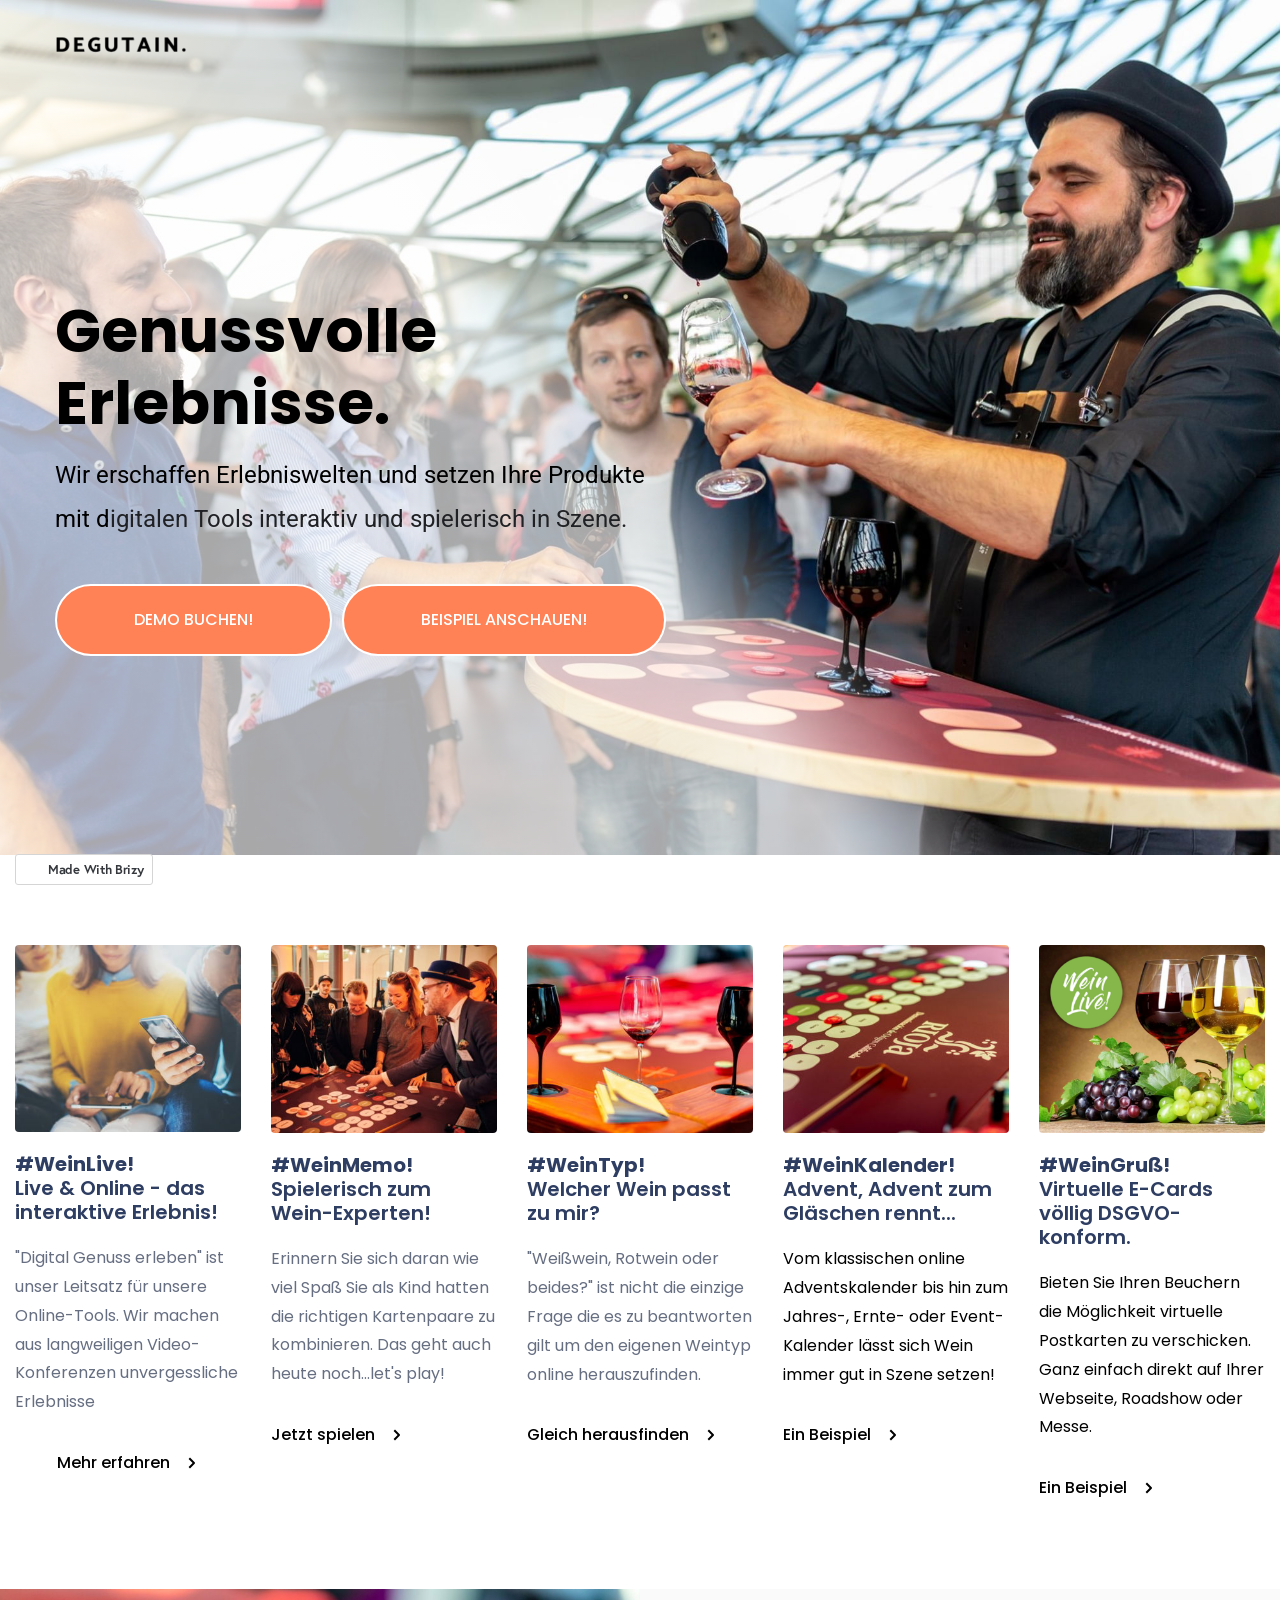
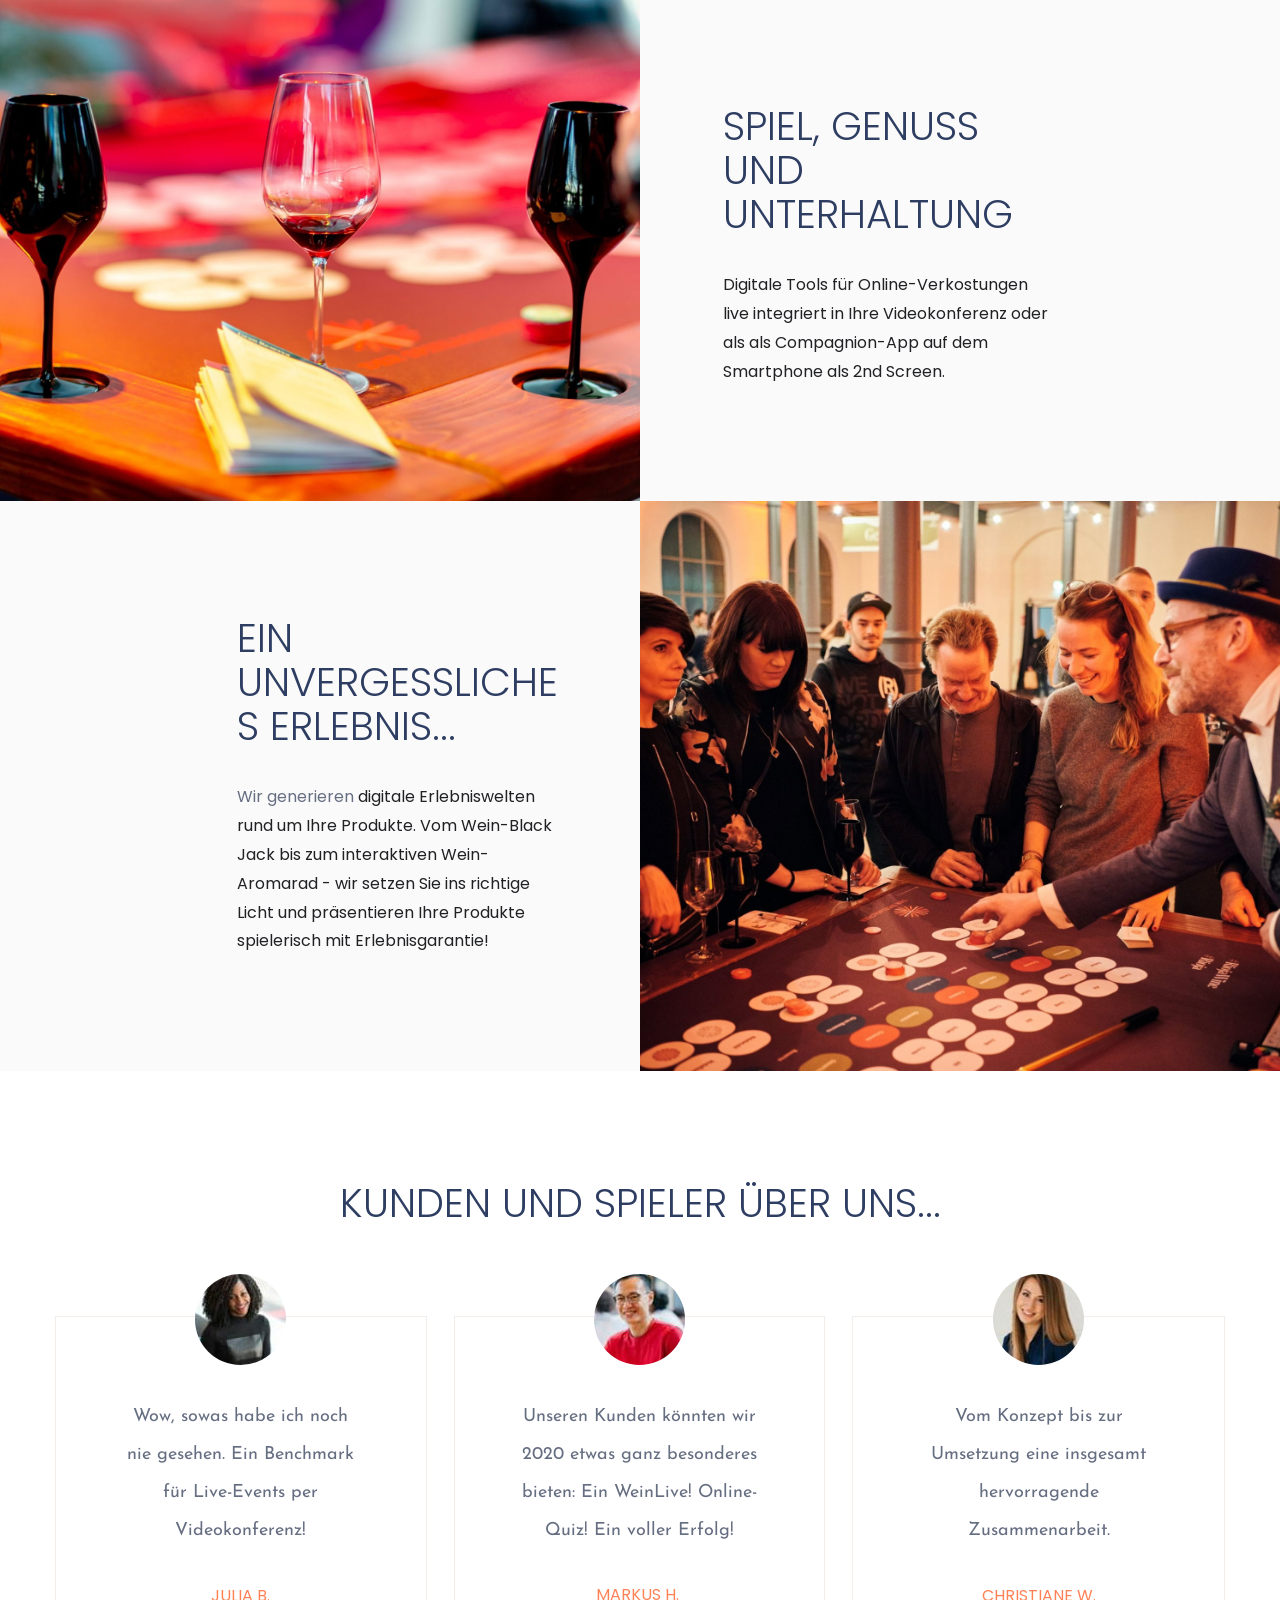
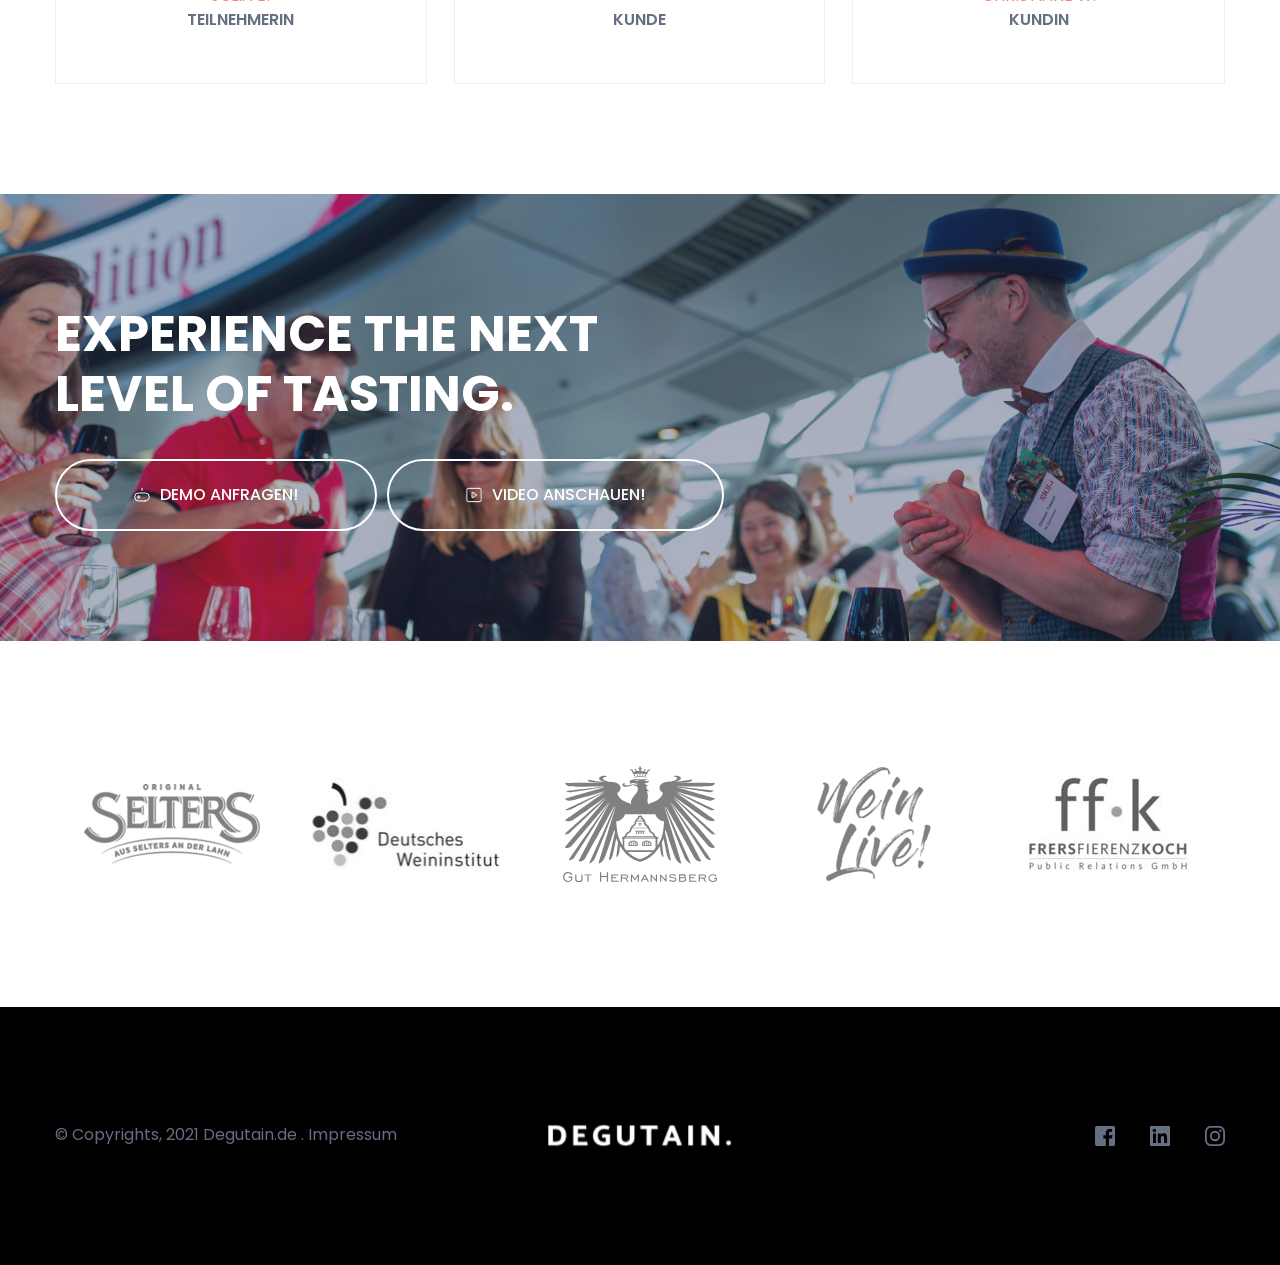
==== commit ad270b0e: "Degutain.de" ====
--- a/index.html
+++ b/index.html
@@ -1,1976 +1,3373 @@
-<!DOCTYPE html><html lang="de"><head><meta charset="utf-8" /><meta property="og:site_name" content="DEGUTAIN - DIGITAL. GENUSS. ERLEBEN." /><meta property="og:title" content="Home" /><meta name="twitter:title" content="Home" /><meta property="og:description" content="Wir schaffen Erlebniswelten mit digitalen, interaktiven Online-Events. Gamification für Online-Events erleben Sie bei uns mit unseren WeinLive! Shows. Let&#039;s play!" /><meta name="twitter:description" content="Wir schaffen Erlebniswelten mit digitalen, interaktiven Online-Events. Gamification für Online-Events erleben Sie bei uns mit unseren WeinLive! Shows. Let&#039;s play!" /><meta property="og:type" content="website" /><meta property="og:image" content="assets/img/73a95ccca832e7db796a1e793d72864c.jpg" /><meta property="twitter:image" content="assets/img/73a95ccca832e7db796a1e793d72864c.jpg"><meta property="og:url" content="https://main--determined-lumiere-8e28e1.netlify.app" /><meta content="summary_large_image" name="twitter:card" /><title>DEGUTAIN - DIGITAL. GENUSS. ERLEBEN.</title><meta name="description" content="Wir schaffen Erlebniswelten mit digitalen, interaktiven Online-Events. Gamification für Online-Events erleben Sie bei uns mit unseren WeinLive! Shows. Let&#039;s play!" /><link rel="canonical" href="https://main--determined-lumiere-8e28e1.netlify.app" /><link rel="icon" href="https://cloud-1de12d.b-cdn.net/media/iW=32&iH=any/a94def487bf978fae8fc6f3617b9874e.png" sizes="32x32"/><link rel="icon" href="https://cloud-1de12d.b-cdn.net/media/iW=192&iH=any/a94def487bf978fae8fc6f3617b9874e.png" sizes="192x192"/><link rel="apple-touch-icon-precomposed" href="https://cloud-1de12d.b-cdn.net/media/iW=180&iH=any/a94def487bf978fae8fc6f3617b9874e.png"/><meta name="viewport" content="width=device-width, initial-scale=1"><link class="brz-link brz-link-bunny-fonts-prefetch" rel="dns-prefetch" href="//fonts.bunny.net"><link class="brz-link brz-link-bunny-fonts-preconnect" rel="preconnect" href="https://fonts.bunny.net/" crossorigin><link class="brz-link brz-link-cdn-preconnect" rel="preconnect" href="https://cloud-1de12d.b-cdn.net" crossorigin><link href="https://fonts.bunny.net/css?family=Poppins:100,100italic,200,200italic,300,300italic,regular,italic,500,500italic,600,600italic,700,700italic,800,800italic,900,900italic|Lato:100,100italic,300,300italic,regular,italic,700,700italic,900,900italic|Roboto:100,100italic,300,300italic,regular,italic,500,500italic,700,700italic,900,900italic|Yeseva One:regular|Average Sans:regular|Overpass:100,100italic,200,200italic,300,300italic,regular,italic,600,600italic,700,700italic,800,800italic,900,900italic|Josefin Sans:100,200,300,regular,500,600,700,100italic,200italic,300italic,italic,500italic,600italic,700italic&subset=arabic,bengali,cyrillic,cyrillic-ext,devanagari,greek,greek-ext,gujarati,hebrew,khmer,korean,latin-ext,tamil,telugu,thai,vietnamese&display=swap" class="brz-link brz-link-google" type="text/css" rel="stylesheet"/><link href="assets/c089aa2a40d91ba1763da2a563d9213e.css" class="brz-link brz-link-preview-lib" data-brz-group="group-1_3" rel="stylesheet"/><link href="assets/faf0d9d583df2414091e3e9f52b34716.css" class="brz-link brz-link-preview" rel="stylesheet"/><style class="brz-style">.brz .brz-css-ffFgx {z-index: auto;margin: 0;}
-.brz .brz-css-ffFgx.brz-section .brz-section__content {min-height: auto;display: flex;}
-.brz .brz-css-ffFgx .brz-container {justify-content: center;}
-.brz .brz-css-ffFgx > .slick-slider > .brz-slick-slider__dots {color: rgba(0,0,0,1);}
-.brz .brz-css-ffFgx > .slick-slider > .brz-slick-slider__arrow {color: rgba(0,0,0,.7);}
-@media (min-width:991px) {.brz .brz-css-ffFgx {display: block;}}
-@media (max-width:991px) and (min-width:768px) {.brz .brz-css-ffFgx {z-index: auto;margin: 0;}
-	.brz .brz-css-ffFgx.brz-section .brz-section__content {min-height: auto;display: flex;}
-	.brz .brz-css-ffFgx .brz-container {justify-content: center;}
-	.brz .brz-css-ffFgx > .slick-slider > .brz-slick-slider__dots {color: rgba(0,0,0,1);}
-	.brz .brz-css-ffFgx > .slick-slider > .brz-slick-slider__arrow {color: rgba(0,0,0,.7);}}
-@media (max-width:991px) and (min-width:768px) {.brz .brz-css-ffFgx {display: block;}}
-@media (max-width:767px) {.brz .brz-css-ffFgx {z-index: auto;margin: 0;}
-	.brz .brz-css-ffFgx.brz-section .brz-section__content {min-height: auto;display: flex;}
-	.brz .brz-css-ffFgx .brz-container {justify-content: center;}
-	.brz .brz-css-ffFgx > .slick-slider > .brz-slick-slider__dots {color: rgba(0,0,0,1);}
-	.brz .brz-css-ffFgx > .slick-slider > .brz-slick-slider__arrow {color: rgba(0,0,0,.7);}}
-@media (max-width:767px) {.brz .brz-css-ffFgx {display: block;}}
-.brz .brz-css-zn1yw {z-index: 100;}
-@media (max-width:991px) and (min-width:768px) {.brz .brz-css-zn1yw {z-index: 100;}}
-@media (max-width:767px) {.brz .brz-css-zn1yw {z-index: 100;}}
-.brz .brz-css-tdtw7 {padding: 75px 0px 75px 0px;}
-.brz .brz-css-tdtw7 > .brz-bg {border: 0px solid rgba(102,115,141,0);border-radius: 0px;mix-blend-mode: normal;}
-.brz .brz-css-tdtw7 > .brz-bg > .brz-bg-image {background-image: none;filter: none;display: block;background-size: cover;background-repeat: no-repeat;-webkit-mask-image: none;mask-image: none;}
-.brz .brz-css-tdtw7 > .brz-bg > .brz-bg-image:after {content: "";background-image: none;}
-.brz .brz-css-tdtw7 > .brz-bg > .brz-bg-color {background-color: rgba(0,0,0,0);background-image: none;-webkit-mask-image: none;mask-image: none;}
-.brz .brz-css-tdtw7 > .brz-bg > .brz-bg-map {filter: none;display: none;}
-.brz .brz-css-tdtw7 > .brz-bg > .brz-bg-video {filter: none;display: none;}
-.brz .brz-css-tdtw7 > .brz-bg > .brz-bg-shape__top {background-size: 100% 100px;height: 100px;transform: scale(1.02) rotateX(0deg) rotateY(0deg);z-index: auto;}
-.brz .brz-css-tdtw7 > .brz-bg > .brz-bg-shape__top::after {background-image: none;-webkit-mask-image: none;background-size: 100% 100px;height: 100px;}
-.brz .brz-css-tdtw7 > .brz-bg > .brz-bg-shape__bottom {background-size: 100% 100px;height: 100px;transform: scale(1.02) rotateX(-180deg) rotateY(-180deg);z-index: auto;}
-.brz .brz-css-tdtw7 > .brz-bg > .brz-bg-shape__bottom::after {background-image: none;-webkit-mask-image: none;background-size: 100% 100px;height: 100px;}
-.brz .brz-css-tdtw7 > .brz-bg > .brz-bg-slideshow  .brz-bg-slideshow-item {display: none;filter: none;background-position: 50% 50%;}
-@media (min-width:991px) {.brz .brz-css-tdtw7 > .brz-bg {transition-duration: .5s;transition-property: filter,box-shadow,background,border-radius,border-color;}
-	.brz .brz-css-tdtw7 > .brz-bg > .brz-bg-image {background-attachment: scroll;transition-duration: .5s;transition-property: filter,box-shadow,background,border-radius,border-color;}
-	.brz .brz-css-tdtw7 > .brz-bg > .brz-bg-color {transition-duration: .5s;transition-property: filter,box-shadow,background,border-radius,border-color;}
-	.brz .brz-css-tdtw7 > .brz-bg > .brz-bg-map {transition-duration: .5s;transition-property: filter,box-shadow,background,border-radius,border-color;}
-	.brz .brz-css-tdtw7 > .brz-bg > .brz-bg-video {transition-duration: .5s;transition-property: filter,box-shadow,background,border-radius,border-color;}}
-@media (max-width:991px) and (min-width:768px) {.brz .brz-css-tdtw7 {padding: 50px 15px 50px 15px;}
-	.brz .brz-css-tdtw7 > .brz-bg {border: 0px solid rgba(102,115,141,0);border-radius: 0px;mix-blend-mode: normal;}
-	.brz .brz-css-tdtw7 > .brz-bg > .brz-bg-image {background-image: none;filter: none;display: block;background-size: cover;background-repeat: no-repeat;-webkit-mask-image: none;mask-image: none;}
-	.brz .brz-css-tdtw7 > .brz-bg > .brz-bg-image:after {content: "";background-image: none;}
-	.brz .brz-css-tdtw7 > .brz-bg > .brz-bg-color {background-color: rgba(0,0,0,0);background-image: none;-webkit-mask-image: none;mask-image: none;}
-	.brz .brz-css-tdtw7 > .brz-bg > .brz-bg-map {filter: none;display: none;}
-	.brz .brz-css-tdtw7 > .brz-bg > .brz-bg-video {filter: none;display: none;}
-	.brz .brz-css-tdtw7 > .brz-bg > .brz-bg-shape__top {background-size: 100% 100px;height: 100px;transform: scale(1.02) rotateX(0deg) rotateY(0deg);z-index: auto;}
-	.brz .brz-css-tdtw7 > .brz-bg > .brz-bg-shape__top::after {background-image: none;-webkit-mask-image: none;background-size: 100% 100px;height: 100px;}
-	.brz .brz-css-tdtw7 > .brz-bg > .brz-bg-shape__bottom {background-size: 100% 100px;height: 100px;transform: scale(1.02) rotateX(-180deg) rotateY(-180deg);z-index: auto;}
-	.brz .brz-css-tdtw7 > .brz-bg > .brz-bg-shape__bottom::after {background-image: none;-webkit-mask-image: none;background-size: 100% 100px;height: 100px;}
-	.brz .brz-css-tdtw7 > .brz-bg > .brz-bg-slideshow  .brz-bg-slideshow-item {display: none;filter: none;background-position: 50% 50%;}}
-@media (max-width:991px) and (min-width:768px) {.brz .brz-css-tdtw7 > .brz-bg {transition-duration: .5s;transition-property: filter,box-shadow,background,border-radius,border-color;}
-	.brz .brz-css-tdtw7 > .brz-bg > .brz-bg-image {transition-duration: .5s;transition-property: filter,box-shadow,background,border-radius,border-color;}
-	.brz .brz-css-tdtw7 > .brz-bg > .brz-bg-color {transition-duration: .5s;transition-property: filter,box-shadow,background,border-radius,border-color;}
-	.brz .brz-css-tdtw7 > .brz-bg > .brz-bg-map {transition-duration: .5s;transition-property: filter,box-shadow,background,border-radius,border-color;}
-	.brz .brz-css-tdtw7 > .brz-bg > .brz-bg-video {transition-duration: .5s;transition-property: filter,box-shadow,background,border-radius,border-color;}}
-@media (max-width:767px) {.brz .brz-css-tdtw7 {padding: 25px 15px 25px 15px;}
-	.brz .brz-css-tdtw7 > .brz-bg {border: 0px solid rgba(102,115,141,0);border-radius: 0px;mix-blend-mode: normal;}
-	.brz .brz-css-tdtw7 > .brz-bg > .brz-bg-image {background-image: none;filter: none;display: block;background-size: cover;background-repeat: no-repeat;-webkit-mask-image: none;mask-image: none;}
-	.brz .brz-css-tdtw7 > .brz-bg > .brz-bg-image:after {content: "";background-image: none;}
-	.brz .brz-css-tdtw7 > .brz-bg > .brz-bg-color {background-color: rgba(0,0,0,0);background-image: none;-webkit-mask-image: none;mask-image: none;}
-	.brz .brz-css-tdtw7 > .brz-bg > .brz-bg-map {filter: none;display: none;}
-	.brz .brz-css-tdtw7 > .brz-bg > .brz-bg-video {filter: none;display: none;}
-	.brz .brz-css-tdtw7 > .brz-bg > .brz-bg-shape__top {background-size: 100% 100px;height: 100px;transform: scale(1.02) rotateX(0deg) rotateY(0deg);z-index: auto;}
-	.brz .brz-css-tdtw7 > .brz-bg > .brz-bg-shape__top::after {background-image: none;-webkit-mask-image: none;background-size: 100% 100px;height: 100px;}
-	.brz .brz-css-tdtw7 > .brz-bg > .brz-bg-shape__bottom {background-size: 100% 100px;height: 100px;transform: scale(1.02) rotateX(-180deg) rotateY(-180deg);z-index: auto;}
-	.brz .brz-css-tdtw7 > .brz-bg > .brz-bg-shape__bottom::after {background-image: none;-webkit-mask-image: none;background-size: 100% 100px;height: 100px;}
-	.brz .brz-css-tdtw7 > .brz-bg > .brz-bg-slideshow  .brz-bg-slideshow-item {display: none;filter: none;background-position: 50% 50%;}}
-@media (max-width:767px) {.brz .brz-css-tdtw7 > .brz-bg {transition-duration: .5s;transition-property: filter,box-shadow,background,border-radius,border-color;}
-	.brz .brz-css-tdtw7 > .brz-bg > .brz-bg-image {transition-duration: .5s;transition-property: filter,box-shadow,background,border-radius,border-color;}
-	.brz .brz-css-tdtw7 > .brz-bg > .brz-bg-color {transition-duration: .5s;transition-property: filter,box-shadow,background,border-radius,border-color;}
-	.brz .brz-css-tdtw7 > .brz-bg > .brz-bg-map {transition-duration: .5s;transition-property: filter,box-shadow,background,border-radius,border-color;}
-	.brz .brz-css-tdtw7 > .brz-bg > .brz-bg-video {transition-duration: .5s;transition-property: filter,box-shadow,background,border-radius,border-color;}}
-.brz .brz-css-cW0iH {padding: 15px 0px 15px 0px;}
-@media (max-width:991px) and (min-width:768px) {.brz .brz-css-cW0iH {padding: 15px 15px 20px 15px;}}
-@media (max-width:767px) {.brz .brz-css-cW0iH {padding: 15px;}}
-.brz .brz-css-pXENr {border: 0px solid transparent;}
-@media (min-width:991px) {.brz .brz-css-pXENr {max-width: calc(1 * var(--brz-section-container-max-width,1170px));}}
-@media (max-width:991px) and (min-width:768px) {.brz .brz-css-pXENr {border: 0px solid transparent;}}
-@media (max-width:991px) and (min-width:768px) {.brz .brz-css-pXENr {max-width: 100%;}}
-@media (max-width:767px) {.brz .brz-css-pXENr {border: 0px solid transparent;}}
-@media (max-width:767px) {.brz .brz-css-pXENr {max-width: 100%;}}
-.brz .brz-css-mzw1Q {margin: 0;z-index: auto;align-items: flex-start;}
-.brz .brz-css-mzw1Q > .brz-bg {border: 0px solid rgba(102,115,141,0);border-radius: 0px;box-shadow: none;max-width: 100%;mix-blend-mode: normal;}
-.brz .brz-css-mzw1Q > .brz-bg > .brz-bg-image {background-image: none;filter: none;display: block;background-size: cover;background-repeat: no-repeat;-webkit-mask-image: none;mask-image: none;}
-.brz .brz-css-mzw1Q > .brz-bg > .brz-bg-image:after {content: "";background-image: none;}
-.brz .brz-css-mzw1Q > .brz-bg > .brz-bg-color {background-color: rgba(0,0,0,0);background-image: none;-webkit-mask-image: none;mask-image: none;}
-.brz .brz-css-mzw1Q > .brz-bg > .brz-bg-map {filter: none;display: none;}
-.brz .brz-css-mzw1Q > .brz-bg > .brz-bg-video {filter: none;display: none;}
-.brz .brz-css-mzw1Q > .brz-row {border: 0px solid transparent;}
-@media (min-width:991px) {.brz .brz-css-mzw1Q {min-height: auto;display: flex;}
-	.brz .brz-css-mzw1Q > .brz-bg {transition-duration: .5s;transition-property: filter,box-shadow,background,border-radius,border-color;}
-	.brz .brz-css-mzw1Q > .brz-bg > .brz-bg-image {transition-duration: .5s;transition-property: filter,box-shadow,background,border-radius,border-color;}
-	.brz .brz-css-mzw1Q > .brz-bg > .brz-bg-color {transition-duration: .5s;transition-property: filter,box-shadow,background,border-radius,border-color;}
-	.brz .brz-css-mzw1Q > .brz-bg > .brz-bg-video {transition-duration: .5s;transition-property: filter,box-shadow,background,border-radius,border-color;}
-	.brz .brz-css-mzw1Q > .brz-row {transition-duration: .5s;transition-property: filter,box-shadow,background,border-radius,border-color;}}
-@media (max-width:991px) and (min-width:768px) {.brz .brz-css-mzw1Q {margin: 0;z-index: auto;align-items: flex-start;}
-	.brz .brz-css-mzw1Q > .brz-bg {border: 0px solid rgba(102,115,141,0);border-radius: 0px;box-shadow: none;max-width: 100%;mix-blend-mode: normal;}
-	.brz .brz-css-mzw1Q > .brz-bg > .brz-bg-image {background-image: none;filter: none;display: block;background-size: cover;background-repeat: no-repeat;-webkit-mask-image: none;mask-image: none;}
-	.brz .brz-css-mzw1Q > .brz-bg > .brz-bg-image:after {content: "";background-image: none;}
-	.brz .brz-css-mzw1Q > .brz-bg > .brz-bg-color {background-color: rgba(0,0,0,0);background-image: none;-webkit-mask-image: none;mask-image: none;}
-	.brz .brz-css-mzw1Q > .brz-bg > .brz-bg-map {filter: none;display: none;}
-	.brz .brz-css-mzw1Q > .brz-bg > .brz-bg-video {filter: none;display: none;}
-	.brz .brz-css-mzw1Q > .brz-row {border: 0px solid transparent;}}
-@media (max-width:991px) and (min-width:768px) {.brz .brz-css-mzw1Q {min-height: auto;display: flex;}
-	.brz .brz-css-mzw1Q > .brz-bg {transition-duration: .5s;transition-property: filter,box-shadow,background,border-radius,border-color;}
-	.brz .brz-css-mzw1Q > .brz-bg > .brz-bg-image {transition-duration: .5s;transition-property: filter,box-shadow,background,border-radius,border-color;}
-	.brz .brz-css-mzw1Q > .brz-bg > .brz-bg-color {transition-duration: .5s;transition-property: filter,box-shadow,background,border-radius,border-color;}
-	.brz .brz-css-mzw1Q > .brz-bg > .brz-bg-video {transition-duration: .5s;transition-property: filter,box-shadow,background,border-radius,border-color;}
-	.brz .brz-css-mzw1Q > .brz-row {flex-direction: row;flex-wrap: wrap;justify-content: flex-start;transition-duration: .5s;transition-property: filter,box-shadow,background,border-radius,border-color;}}
-@media (max-width:767px) {.brz .brz-css-mzw1Q {margin: 0;z-index: auto;align-items: flex-start;}
-	.brz .brz-css-mzw1Q > .brz-bg {border: 0px solid rgba(102,115,141,0);border-radius: 0px;box-shadow: none;max-width: 100%;mix-blend-mode: normal;}
-	.brz .brz-css-mzw1Q > .brz-bg > .brz-bg-image {background-image: none;filter: none;display: block;background-size: cover;background-repeat: no-repeat;-webkit-mask-image: none;mask-image: none;}
-	.brz .brz-css-mzw1Q > .brz-bg > .brz-bg-image:after {content: "";background-image: none;}
-	.brz .brz-css-mzw1Q > .brz-bg > .brz-bg-color {background-color: rgba(0,0,0,0);background-image: none;-webkit-mask-image: none;mask-image: none;}
-	.brz .brz-css-mzw1Q > .brz-bg > .brz-bg-map {filter: none;display: none;}
-	.brz .brz-css-mzw1Q > .brz-bg > .brz-bg-video {filter: none;display: none;}
-	.brz .brz-css-mzw1Q > .brz-row {border: 0px solid transparent;}}
-@media (max-width:767px) {.brz .brz-css-mzw1Q {min-height: auto;display: flex;}
-	.brz .brz-css-mzw1Q > .brz-bg {transition-duration: .5s;transition-property: filter,box-shadow,background,border-radius,border-color;}
-	.brz .brz-css-mzw1Q > .brz-bg > .brz-bg-image {transition-duration: .5s;transition-property: filter,box-shadow,background,border-radius,border-color;}
-	.brz .brz-css-mzw1Q > .brz-bg > .brz-bg-color {transition-duration: .5s;transition-property: filter,box-shadow,background,border-radius,border-color;}
-	.brz .brz-css-mzw1Q > .brz-bg > .brz-bg-video {transition-duration: .5s;transition-property: filter,box-shadow,background,border-radius,border-color;}
-	.brz .brz-css-mzw1Q > .brz-row {flex-direction: row;flex-wrap: wrap;justify-content: flex-start;transition-duration: .5s;transition-property: filter,box-shadow,background,border-radius,border-color;}}
-.brz .brz-css-hisPl {padding: 10px;max-width: 100%;}
-@media (max-width:991px) and (min-width:768px) {.brz .brz-css-hisPl {padding: 0;max-width: 100%;}}
-@media (max-width:767px) {.brz .brz-css-hisPl {padding: 0;max-width: 100%;}}
-.brz .brz-css-vF38O {padding: 0;}
-@media (max-width:991px) and (min-width:768px) {.brz .brz-css-vF38O {padding: 0;}}
-@media (max-width:767px) {.brz .brz-css-vF38O {padding: 0;}}
-.brz .brz-css-eRbXB {z-index: auto;flex: 1 1 50%;max-width: 50%;justify-content: flex-start;}
-.brz .brz-css-eRbXB .brz-columns__scroll-effect {justify-content: flex-start;}
-.brz .brz-css-eRbXB > .brz-bg {border: 0px solid rgba(102,115,141,0);border-radius: 0px;box-shadow: none;margin: 0;mix-blend-mode: normal;}
-.brz .brz-css-eRbXB > .brz-bg > .brz-bg-image {background-image: none;filter: none;display: block;background-size: cover;background-repeat: no-repeat;-webkit-mask-image: none;mask-image: none;}
-.brz .brz-css-eRbXB > .brz-bg > .brz-bg-image:after {content: "";background-image: none;}
-.brz .brz-css-eRbXB > .brz-bg > .brz-bg-color {background-color: rgba(0,0,0,0);background-image: none;-webkit-mask-image: none;mask-image: none;}
-.brz .brz-css-eRbXB > .brz-bg > .brz-bg-map {filter: none;display: none;}
-.brz .brz-css-eRbXB > .brz-bg > .brz-bg-video {filter: none;display: none;}
-@media (min-width:991px) {.brz .brz-css-eRbXB > .brz-bg {transition-duration: .5s;transition-property: filter,box-shadow,background,border-radius,border-color;}
-	.brz .brz-css-eRbXB > .brz-bg > .brz-bg-image {transition-duration: .5s;transition-property: filter,box-shadow,background,border-radius,border-color;}
-	.brz .brz-css-eRbXB > .brz-bg > .brz-bg-color {transition-duration: .5s;transition-property: filter,box-shadow,background,border-radius,border-color;}}
-@media (max-width:991px) and (min-width:768px) {.brz .brz-css-eRbXB {z-index: auto;flex: 1 1 50%;max-width: 50%;justify-content: flex-start;}
-	.brz .brz-css-eRbXB .brz-columns__scroll-effect {justify-content: flex-start;}
-	.brz .brz-css-eRbXB > .brz-bg {border: 0px solid rgba(102,115,141,0);border-radius: 0px;box-shadow: none;margin: 0;mix-blend-mode: normal;}
-	.brz .brz-css-eRbXB > .brz-bg > .brz-bg-image {background-image: none;filter: none;display: block;background-size: cover;background-repeat: no-repeat;-webkit-mask-image: none;mask-image: none;}
-	.brz .brz-css-eRbXB > .brz-bg > .brz-bg-image:after {content: "";background-image: none;}
-	.brz .brz-css-eRbXB > .brz-bg > .brz-bg-color {background-color: rgba(0,0,0,0);background-image: none;-webkit-mask-image: none;mask-image: none;}
-	.brz .brz-css-eRbXB > .brz-bg > .brz-bg-map {filter: none;display: none;}
-	.brz .brz-css-eRbXB > .brz-bg > .brz-bg-video {filter: none;display: none;}}
-@media (max-width:991px) and (min-width:768px) {.brz .brz-css-eRbXB > .brz-bg {transition-duration: .5s;transition-property: filter,box-shadow,background,border-radius,border-color;}
-	.brz .brz-css-eRbXB > .brz-bg > .brz-bg-image {transition-duration: .5s;transition-property: filter,box-shadow,background,border-radius,border-color;}
-	.brz .brz-css-eRbXB > .brz-bg > .brz-bg-color {transition-duration: .5s;transition-property: filter,box-shadow,background,border-radius,border-color;}}
-@media (max-width:767px) {.brz .brz-css-eRbXB {z-index: auto;flex: 1 1 100%;max-width: 100%;justify-content: flex-start;}
-	.brz .brz-css-eRbXB .brz-columns__scroll-effect {justify-content: flex-start;}
-	.brz .brz-css-eRbXB > .brz-bg {border: 0px solid rgba(102,115,141,0);border-radius: 0px;box-shadow: none;margin: 10px 0px 10px 0px;mix-blend-mode: normal;}
-	.brz .brz-css-eRbXB > .brz-bg > .brz-bg-image {background-image: none;filter: none;display: block;background-size: cover;background-repeat: no-repeat;-webkit-mask-image: none;mask-image: none;}
-	.brz .brz-css-eRbXB > .brz-bg > .brz-bg-image:after {content: "";background-image: none;}
-	.brz .brz-css-eRbXB > .brz-bg > .brz-bg-color {background-color: rgba(0,0,0,0);background-image: none;-webkit-mask-image: none;mask-image: none;}
-	.brz .brz-css-eRbXB > .brz-bg > .brz-bg-map {filter: none;display: none;}
-	.brz .brz-css-eRbXB > .brz-bg > .brz-bg-video {filter: none;display: none;}}
-@media (max-width:767px) {.brz .brz-css-eRbXB > .brz-bg {transition-duration: .5s;transition-property: filter,box-shadow,background,border-radius,border-color;}
-	.brz .brz-css-eRbXB > .brz-bg > .brz-bg-image {transition-duration: .5s;transition-property: filter,box-shadow,background,border-radius,border-color;}
-	.brz .brz-css-eRbXB > .brz-bg > .brz-bg-color {transition-duration: .5s;transition-property: filter,box-shadow,background,border-radius,border-color;}}
-.brz .brz-css-y3pSx {flex: 1 1 11.3%;max-width: 11.3%;justify-content: center;}
-.brz .brz-css-y3pSx .brz-columns__scroll-effect {justify-content: center;}
-@media (max-width:991px) and (min-width:768px) {.brz .brz-css-y3pSx {flex: 1 1 11.3%;max-width: 11.3%;justify-content: center;}
-	.brz .brz-css-y3pSx .brz-columns__scroll-effect {justify-content: center;}}
-@media (max-width:767px) {.brz .brz-css-y3pSx {flex: 1 1 26.1%;max-width: 26.1%;justify-content: center;}
-	.brz .brz-css-y3pSx .brz-columns__scroll-effect {justify-content: center;}}
-.brz .brz-css-tMJXd {z-index: auto;margin: 0;border: 0px solid transparent;padding: 5px 15px 5px 15px;min-height: 100%;}
-@media (min-width:991px) {.brz .brz-css-tMJXd {display: flex;transition-duration: .5s;transition-property: filter,box-shadow,background,border-radius,border-color;}}
-@media (max-width:991px) and (min-width:768px) {.brz .brz-css-tMJXd {z-index: auto;margin: 0;border: 0px solid transparent;padding: 5px 15px 5px 15px;min-height: 100%;}}
-@media (max-width:991px) and (min-width:768px) {.brz .brz-css-tMJXd {display: flex;transition-duration: .5s;transition-property: filter,box-shadow,background,border-radius,border-color;}}
-@media (max-width:767px) {.brz .brz-css-tMJXd {z-index: auto;margin: 10px 0px 10px 0px;border: 0px solid transparent;padding: 0;min-height: 100%;}}
-@media (max-width:767px) {.brz .brz-css-tMJXd {display: flex;transition-duration: .5s;transition-property: filter,box-shadow,background,border-radius,border-color;}}
-.brz .brz-css-xlV_y {padding: 0;}
-@media (max-width:991px) and (min-width:768px) {.brz .brz-css-xlV_y {padding: 0;}}
-@media (max-width:767px) {.brz .brz-css-xlV_y {padding: 0;}}
-.brz .brz-css-pHd3y {padding: 0;margin: 10px 0px 10px 0px;justify-content: center;position: relative;}
-.brz .brz-css-pHd3y .brz-wrapper-transform {transform: none;}
-@media (min-width:991px) {.brz .brz-css-pHd3y {display: flex;z-index: auto;position: relative;}}
-@media (max-width:991px) and (min-width:768px) {.brz .brz-css-pHd3y {padding: 0;margin: 10px 0px 10px 0px;justify-content: center;position: relative;}
-	.brz .brz-css-pHd3y .brz-wrapper-transform {transform: none;}}
-@media (max-width:991px) and (min-width:768px) {.brz .brz-css-pHd3y {display: flex;z-index: auto;position: relative;}}
-@media (max-width:767px) {.brz .brz-css-pHd3y {padding: 0;margin: 10px 0px 10px 0px;justify-content: center;position: relative;}
-	.brz .brz-css-pHd3y .brz-wrapper-transform {transform: none;}}
-@media (max-width:767px) {.brz .brz-css-pHd3y {display: flex;z-index: auto;position: relative;}}
-.brz .brz-css-jtOnt:not(.brz-image--hovered) {max-width: 100%;}
-.brz .brz-css-jtOnt {height: auto;box-shadow: none;border: 0px solid rgba(102,115,141,0);border-radius: 0px;}
-.brz .brz-css-jtOnt .brz-picture:after {box-shadow: none;background-color: rgba(255,255,255,0);background-image: none;border-radius: 0px;}
-.brz .brz-css-jtOnt .brz-picture {filter: none;-webkit-mask-image: none;mask-image: none;}
-@media (min-width:991px) {.brz .brz-css-jtOnt {transition-duration: .5s;transition-property: filter,box-shadow,background,border-radius,border-color;}
-	.brz .brz-css-jtOnt .brz-picture:after {transition-duration: .5s;transition-property: filter,box-shadow,background,border-radius,border-color;}
-	.brz .brz-css-jtOnt .brz-picture {transition-duration: .5s;transition-property: filter,box-shadow,background,border-radius,border-color;}}
-@media (max-width:991px) and (min-width:768px) {.brz .brz-css-jtOnt:not(.brz-image--hovered) {max-width: 100%;}
-	.brz .brz-css-jtOnt {height: auto;box-shadow: none;border: 0px solid rgba(102,115,141,0);border-radius: 0px;}
-	.brz .brz-css-jtOnt .brz-picture:after {box-shadow: none;background-color: rgba(255,255,255,0);background-image: none;border-radius: 0px;}
-	.brz .brz-css-jtOnt .brz-picture {filter: none;-webkit-mask-image: none;mask-image: none;}}
-@media (max-width:991px) and (min-width:768px) {.brz .brz-css-jtOnt {transition-duration: .5s;transition-property: filter,box-shadow,background,border-radius,border-color;}
-	.brz .brz-css-jtOnt .brz-picture:after {transition-duration: .5s;transition-property: filter,box-shadow,background,border-radius,border-color;}
-	.brz .brz-css-jtOnt .brz-picture {transition-duration: .5s;transition-property: filter,box-shadow,background,border-radius,border-color;}}
-@media (max-width:767px) {.brz .brz-css-jtOnt:not(.brz-image--hovered) {max-width: 100%;}
-	.brz .brz-css-jtOnt {height: auto;box-shadow: none;border: 0px solid rgba(102,115,141,0);border-radius: 0px;}
-	.brz .brz-css-jtOnt .brz-picture:after {box-shadow: none;background-color: rgba(255,255,255,0);background-image: none;border-radius: 0px;}
-	.brz .brz-css-jtOnt .brz-picture {filter: none;-webkit-mask-image: none;mask-image: none;}}
-@media (max-width:767px) {.brz .brz-css-jtOnt {transition-duration: .5s;transition-property: filter,box-shadow,background,border-radius,border-color;}
-	.brz .brz-css-jtOnt .brz-picture:after {transition-duration: .5s;transition-property: filter,box-shadow,background,border-radius,border-color;}
-	.brz .brz-css-jtOnt .brz-picture {transition-duration: .5s;transition-property: filter,box-shadow,background,border-radius,border-color;}}
-.brz .brz-css-s9fmE.brz-hover-animation__container {max-width: 100%;}
-@media (max-width:991px) and (min-width:768px) {.brz .brz-css-s9fmE.brz-hover-animation__container {max-width: 100%;}}
-@media (max-width:767px) {.brz .brz-css-s9fmE.brz-hover-animation__container {max-width: 100%;}}
-.brz .brz-css-p8dBJ {padding-top: 15.3404%;}
-.brz .brz-css-p8dBJ > .brz-img {position: absolute;width: 100%;}
-@media (max-width:991px) and (min-width:768px) {.brz .brz-css-p8dBJ {padding-top: 15.3341%;}
-	.brz .brz-css-p8dBJ > .brz-img {position: absolute;width: 100%;}}
-@media (max-width:767px) {.brz .brz-css-p8dBJ {padding-top: 15.3387%;}
-	.brz .brz-css-p8dBJ > .brz-img {position: absolute;width: 100%;}}
-.brz .brz-css-r65Fr {flex: 1 1 88.7%;max-width: 88.7%;}
-@media (max-width:991px) and (min-width:768px) {.brz .brz-css-r65Fr {flex: 1 1 88.7%;max-width: 88.7%;}}
-@media (max-width:767px) {.brz .brz-css-r65Fr {flex: 1 1 100%;max-width: 100%;}}
-@media (max-width:767px) {.brz .brz-css-r65Fr > * {display: none;}
-	.brz .brz-css-r65Fr > .brz-column__items {display: none;}}
-.brz .brz-css-ptxcH {margin: 0;}
-@media (max-width:991px) and (min-width:768px) {.brz .brz-css-ptxcH {margin: 0;}}
-@media (max-width:767px) {.brz .brz-css-ptxcH {margin: 0;}}
-.brz .brz-css-hP1bG {height: 50px;}
-@media (max-width:991px) and (min-width:768px) {.brz .brz-css-hP1bG {height: 50px;}}
-@media (max-width:767px) {.brz .brz-css-hP1bG {height: 50px;}}
-.brz .brz-css-m2nr3 {margin: -7% 0px 0px 0px;}
-@media (max-width:991px) and (min-width:768px) {.brz .brz-css-m2nr3 {margin: -13% 0px 0px 0px;}}
-@media (max-width:767px) {.brz .brz-css-m2nr3 {margin: -23% 0px 0px 0px;}}
-.brz .brz-css-tvAgH {padding: 295px 0px 199px 0px;}
-.brz .brz-css-tvAgH > .brz-bg > .brz-bg-image {background-image: url("assets/img/71486db9f62fcf7221a68d6de77e3e27.jpg");background-position: 53% 35%;}
-.brz .brz-css-tvAgH > .brz-bg > .brz-bg-image:after {content: "";background-image: url("assets/img/71486db9f62fcf7221a68d6de77e3e27.jpg");}
-.brz .brz-css-tvAgH > .brz-bg > .brz-bg-color {background-color: transparent;background-image: linear-gradient(55deg,rgba(var(--brz-global-color8),.66) 45%,rgba(0,153,0,0) 54%);}
-@media (max-width:991px) and (min-width:768px) {.brz .brz-css-tvAgH {padding: 110px 15px 50px 15px;}
-	.brz .brz-css-tvAgH > .brz-bg > .brz-bg-image {background-image: url("assets/img/71486db9f62fcf7221a68d6de77e3e27.jpg");background-position: 53% 35%;}
-	.brz .brz-css-tvAgH > .brz-bg > .brz-bg-image:after {content: "";background-image: url("assets/img/71486db9f62fcf7221a68d6de77e3e27.jpg");}
-	.brz .brz-css-tvAgH > .brz-bg > .brz-bg-color {background-color: transparent;background-image: linear-gradient(55deg,rgba(var(--brz-global-color8),.66) 45%,rgba(0,153,0,0) 54%);}}
-@media (max-width:767px) {.brz .brz-css-tvAgH {padding: 125px 15px 40px 15px;}
-	.brz .brz-css-tvAgH > .brz-bg > .brz-bg-image {background-image: url("assets/img/71486db9f62fcf7221a68d6de77e3e27.jpg");background-position: 47% 16%;}
-	.brz .brz-css-tvAgH > .brz-bg > .brz-bg-image:after {content: "";background-image: url("assets/img/71486db9f62fcf7221a68d6de77e3e27.jpg");}
-	.brz .brz-css-tvAgH > .brz-bg > .brz-bg-color {background-color: transparent;background-image: linear-gradient(55deg,rgba(var(--brz-global-color8),.66) 45%,rgba(0,153,0,0) 54%);}}
-.brz .brz-css-x853H {flex: 1 1 56.2%;max-width: 56.2%;}
-.brz .brz-css-x853H > .brz-bg {margin: 0;}
-@media (max-width:991px) and (min-width:768px) {.brz .brz-css-x853H {flex: 1 1 56.2%;max-width: 56.2%;}
-	.brz .brz-css-x853H > .brz-bg {margin: 0;}}
-@media (max-width:767px) {.brz .brz-css-x853H {flex: 1 1 82%;max-width: 82%;}
-	.brz .brz-css-x853H > .brz-bg {margin: 0;}}
-.brz .brz-css-l9FQj {margin: 0;padding: 0px 35px 0px 0px;}
-@media (max-width:991px) and (min-width:768px) {.brz .brz-css-l9FQj {margin: 0;padding: 0;}}
-@media (max-width:767px) {.brz .brz-css-l9FQj {margin: 0;padding: 0;}}
-.brz .brz-css-wYUFv {margin: 0;}
-@media (max-width:991px) and (min-width:768px) {.brz .brz-css-wYUFv {margin: 0;}}
-@media (max-width:767px) {.brz .brz-css-wYUFv {margin: 0;}}
-.brz .brz-css-fPc4W {width: 100%;mix-blend-mode: normal;}
-@media (max-width:991px) and (min-width:768px) {.brz .brz-css-fPc4W {width: 100%;mix-blend-mode: normal;}}
-@media (max-width:767px) {.brz .brz-css-fPc4W {width: 100%;mix-blend-mode: normal;}}
-.brz .brz-css-jQjPb {margin-top: 0px !important;margin-bottom: 0px !important;text-align: left !important;font-family: var(--brz-heading1fontfamily,initial) !important;font-size: var(--brz-heading1fontsize,initial);line-height: var(--brz-heading1lineheight,initial);font-weight: var(--brz-heading1fontweight,initial);font-weight: var(--brz-heading1bold,initial);letter-spacing: var(--brz-heading1letterspacing,initial);font-variation-settings: var(--brz-heading1fontvariation,initial);font-style: var(--brz-heading1italic,initial);text-decoration: var(--brz-heading1textdecoration,initial) !important;text-transform: var(--brz-heading1texttransform,initial) !important;}
-@media (max-width:991px) and (min-width:768px) {.brz .brz-css-jQjPb {margin-top: 0px !important;margin-bottom: 0px !important;text-align: left !important;font-family: var(--brz-heading1fontfamily,initial) !important;font-size: var(--brz-heading1tabletfontsize,initial);line-height: var(--brz-heading1tabletlineheight,initial);font-weight: var(--brz-heading1tabletfontweight,initial);font-weight: var(--brz-heading1tabletbold,initial);letter-spacing: var(--brz-heading1tabletletterspacing,initial);font-variation-settings: var(--brz-heading1tabletfontvariation,initial);font-style: var(--brz-heading1tabletitalic,initial);text-decoration: var(--brz-heading1tablettextdecoration,initial) !important;text-transform: var(--brz-heading1tablettexttransform,initial) !important;}}
-@media (max-width:767px) {.brz .brz-css-jQjPb {margin-top: 0px !important;margin-bottom: 0px !important;text-align: left !important;font-family: var(--brz-heading1fontfamily,initial) !important;font-size: var(--brz-heading1mobilefontsize,initial);line-height: var(--brz-heading1mobilelineheight,initial);font-weight: var(--brz-heading1mobilefontweight,initial);font-weight: var(--brz-heading1mobilebold,initial);letter-spacing: var(--brz-heading1mobileletterspacing,initial);font-variation-settings: var(--brz-heading1mobilefontvariation,initial);font-style: var(--brz-heading1mobileitalic,initial);text-decoration: var(--brz-heading1mobiletextdecoration,initial) !important;text-transform: var(--brz-heading1mobiletexttransform,initial) !important;}}
-.brz .brz-css-gGTvp {margin-top: 0px !important;margin-bottom: 0px !important;text-align: left !important;font-family: var(--brz-heading1fontfamily,initial) !important;font-size: var(--brz-heading1fontsize,initial);line-height: var(--brz-heading1lineheight,initial);font-weight: var(--brz-heading1fontweight,initial);font-weight: var(--brz-heading1bold,initial);letter-spacing: var(--brz-heading1letterspacing,initial);font-variation-settings: var(--brz-heading1fontvariation,initial);font-style: var(--brz-heading1italic,initial);text-decoration: var(--brz-heading1textdecoration,initial) !important;text-transform: var(--brz-heading1texttransform,initial) !important;}
-@media (max-width:991px) and (min-width:768px) {.brz .brz-css-gGTvp {margin-top: 0px !important;margin-bottom: 0px !important;text-align: left !important;font-family: var(--brz-heading1fontfamily,initial) !important;font-size: var(--brz-heading1tabletfontsize,initial);line-height: var(--brz-heading1tabletlineheight,initial);font-weight: var(--brz-heading1tabletfontweight,initial);font-weight: var(--brz-heading1tabletbold,initial);letter-spacing: var(--brz-heading1tabletletterspacing,initial);font-variation-settings: var(--brz-heading1tabletfontvariation,initial);font-style: var(--brz-heading1tabletitalic,initial);text-decoration: var(--brz-heading1tablettextdecoration,initial) !important;text-transform: var(--brz-heading1tablettexttransform,initial) !important;}}
-@media (max-width:767px) {.brz .brz-css-gGTvp {margin-top: 0px !important;margin-bottom: 0px !important;text-align: left !important;font-family: var(--brz-heading1fontfamily,initial) !important;font-size: var(--brz-heading1mobilefontsize,initial);line-height: var(--brz-heading1mobilelineheight,initial);font-weight: var(--brz-heading1mobilefontweight,initial);font-weight: var(--brz-heading1mobilebold,initial);letter-spacing: var(--brz-heading1mobileletterspacing,initial);font-variation-settings: var(--brz-heading1mobilefontvariation,initial);font-style: var(--brz-heading1mobileitalic,initial);text-decoration: var(--brz-heading1mobiletextdecoration,initial) !important;text-transform: var(--brz-heading1mobiletexttransform,initial) !important;}}
-.brz .brz-css-yfiDr {height: 15px;}
-@media (max-width:991px) and (min-width:768px) {.brz .brz-css-yfiDr {height: 15px;}}
-@media (max-width:767px) {.brz .brz-css-yfiDr {height: 15px;}}
-.brz .brz-css-zGrZG {padding: 0;margin: 0;}
-@media (max-width:991px) and (min-width:768px) {.brz .brz-css-zGrZG {padding: 0;margin: 0;}}
-@media (max-width:767px) {.brz .brz-css-zGrZG {padding: 0px 29% 0px 0px;margin: 0;}}
-.brz .brz-css-kSon4 {margin-top: 0px !important;margin-bottom: 0px !important;text-align: left !important;font-family: var(--brz-subtitlefontfamily,initial) !important;font-size: var(--brz-subtitlefontsize,initial);line-height: var(--brz-subtitlelineheight,initial);font-weight: var(--brz-subtitlefontweight,initial);font-weight: var(--brz-subtitlebold,initial);letter-spacing: var(--brz-subtitleletterspacing,initial);font-variation-settings: var(--brz-subtitlefontvariation,initial);font-style: var(--brz-subtitleitalic,initial);text-decoration: var(--brz-subtitletextdecoration,initial) !important;text-transform: var(--brz-subtitletexttransform,initial) !important;}
-@media (max-width:991px) and (min-width:768px) {.brz .brz-css-kSon4 {margin-top: 0px !important;margin-bottom: 0px !important;text-align: left !important;font-family: var(--brz-subtitlefontfamily,initial) !important;font-size: var(--brz-subtitletabletfontsize,initial);line-height: var(--brz-subtitletabletlineheight,initial);font-weight: var(--brz-subtitletabletfontweight,initial);font-weight: var(--brz-subtitletabletbold,initial);letter-spacing: var(--brz-subtitletabletletterspacing,initial);font-variation-settings: var(--brz-subtitletabletfontvariation,initial);font-style: var(--brz-subtitletabletitalic,initial);text-decoration: var(--brz-subtitletablettextdecoration,initial) !important;text-transform: var(--brz-subtitletablettexttransform,initial) !important;}}
-@media (max-width:767px) {.brz .brz-css-kSon4 {margin-top: 0px !important;margin-bottom: 0px !important;text-align: left !important;font-family: var(--brz-subtitlefontfamily,initial) !important;font-size: var(--brz-subtitlemobilefontsize,initial);line-height: var(--brz-subtitlemobilelineheight,initial);font-weight: var(--brz-subtitlemobilefontweight,initial);font-weight: var(--brz-subtitlemobilebold,initial);letter-spacing: var(--brz-subtitlemobileletterspacing,initial);font-variation-settings: var(--brz-subtitlemobilefontvariation,initial);font-style: var(--brz-subtitlemobileitalic,initial);text-decoration: var(--brz-subtitlemobiletextdecoration,initial) !important;text-transform: var(--brz-subtitlemobiletexttransform,initial) !important;}}
-.brz .brz-css-fiWez {height: 43px;}
-@media (max-width:991px) and (min-width:768px) {.brz .brz-css-fiWez {height: 43px;}}
-@media (max-width:767px) {.brz .brz-css-fiWez {height: 43px;}}
-.brz .brz-css-rkUSu {z-index: auto;position: relative;margin: 10px 0px 10px 0px;}
-@media (min-width:991px) {.brz .brz-css-rkUSu {display: flex;position: relative;}}
-@media (max-width:991px) and (min-width:768px) {.brz .brz-css-rkUSu {z-index: auto;position: relative;margin: 10px 0px 10px 0px;}}
-@media (max-width:991px) and (min-width:768px) {.brz .brz-css-rkUSu {display: flex;position: relative;}}
-@media (max-width:767px) {.brz .brz-css-rkUSu {z-index: auto;position: relative;margin: 10px 0px 10px 0px;}}
-@media (max-width:767px) {.brz .brz-css-rkUSu {display: flex;position: relative;}}
-.brz .brz-css-rE7q6 {margin: 0;}
-@media (max-width:991px) and (min-width:768px) {.brz .brz-css-rE7q6 {margin: 0;}}
-@media (max-width:767px) {.brz .brz-css-rE7q6 {margin: 0;}}
-.brz .brz-css-nAOC6 {justify-content: center;padding: 0;gap: 20px 10px;}
-@media (max-width:991px) and (min-width:768px) {.brz .brz-css-nAOC6 {justify-content: center;padding: 0;gap: 20px 10px;}}
-@media (max-width:767px) {.brz .brz-css-nAOC6 {justify-content: center;padding: 0;gap: 20px 10px;}}
-.brz .brz-css-rivXf {justify-content: flex-start;}
-@media (max-width:991px) and (min-width:768px) {.brz .brz-css-rivXf {justify-content: flex-start;}}
-@media (max-width:767px) {.brz .brz-css-rivXf {justify-content: flex-start;}}
-.brz .brz-css-bG2Jy.brz-btn--hover:not(.brz-btn--hover-in), .brz .brz-css-bG2Jy.brz-btn--hover-in:before {background-color: rgba(var(--brz-global-color3),1);background-image: none;}
-.brz .brz-css-bG2Jy.brz-btn--hover:not(.brz-btn--hover-in):before, .brz .brz-css-bG2Jy.brz-btn--hover-in {background-color: rgba(255,130,87,1);background-image: none;}
-@media (min-width:991px) {.brz .brz-css-bG2Jy.brz-btn--hover:not(.brz-btn--hover-in), .brz .brz-css-bG2Jy.brz-btn--hover-in:before {transition-duration: .6s;}
-	.brz .brz-css-bG2Jy.brz-btn--hover:not(.brz-btn--hover-in):before, .brz .brz-css-bG2Jy.brz-btn--hover-in {transition-duration: .6s;}
-	.brz .brz-css-bG2Jy.brz-back-pulse:before {animation-duration: .6s;}}
-@media (min-width:991px) {.brz .brz-css-bG2Jy.brz-btn--hover:not(.brz-btn--hover-in):before, .brz .brz-css-bG2Jy.brz-btn--hover-in {background-color: rgba(255,155,121,1);}}
-@media (max-width:991px) and (min-width:768px) {.brz .brz-css-bG2Jy.brz-btn--hover:not(.brz-btn--hover-in), .brz .brz-css-bG2Jy.brz-btn--hover-in:before {background-color: rgba(var(--brz-global-color3),1);background-image: none;}
-	.brz .brz-css-bG2Jy.brz-btn--hover:not(.brz-btn--hover-in):before, .brz .brz-css-bG2Jy.brz-btn--hover-in {background-color: rgba(255,130,87,1);background-image: none;}}
-@media (max-width:991px) and (min-width:768px) {.brz .brz-css-bG2Jy.brz-btn--hover:not(.brz-btn--hover-in), .brz .brz-css-bG2Jy.brz-btn--hover-in:before {transition-duration: .6s;}
-	.brz .brz-css-bG2Jy.brz-btn--hover:not(.brz-btn--hover-in):before, .brz .brz-css-bG2Jy.brz-btn--hover-in {transition-duration: .6s;}
-	.brz .brz-css-bG2Jy.brz-back-pulse:before {animation-duration: .6s;}}
-@media (max-width:767px) {.brz .brz-css-bG2Jy.brz-btn--hover:not(.brz-btn--hover-in), .brz .brz-css-bG2Jy.brz-btn--hover-in:before {background-color: rgba(var(--brz-global-color3),1);background-image: none;}
-	.brz .brz-css-bG2Jy.brz-btn--hover:not(.brz-btn--hover-in):before, .brz .brz-css-bG2Jy.brz-btn--hover-in {background-color: rgba(255,130,87,1);background-image: none;}}
-@media (max-width:767px) {.brz .brz-css-bG2Jy.brz-btn--hover:not(.brz-btn--hover-in), .brz .brz-css-bG2Jy.brz-btn--hover-in:before {transition-duration: .6s;}
-	.brz .brz-css-bG2Jy.brz-btn--hover:not(.brz-btn--hover-in):before, .brz .brz-css-bG2Jy.brz-btn--hover-in {transition-duration: .6s;}
-	.brz .brz-css-bG2Jy.brz-back-pulse:before {animation-duration: .6s;}}
-.brz .brz-css-mPItc.brz-btn {display: flex;font-family: var(--brz-buttonfontfamily,initial);font-weight: var(--brz-buttonfontweight,initial);font-weight: var(--brz-buttonbold,initial);font-size: var(--brz-buttonfontsize,initial);line-height: var(--brz-buttonlineheight,initial);letter-spacing: var(--brz-buttonletterspacing,initial);font-variation-settings: var(--brz-buttonfontvariation,initial);font-style: var(--brz-buttonitalic,initial);text-decoration: var(--brz-buttontextdecoration,initial) !important;text-transform: var(--brz-buttontexttransform,initial) !important;color: rgba(var(--brz-global-color8),1);border: 2px solid rgba(var(--brz-global-color3),1);border-radius: 0;box-shadow: none;padding: 14px 42px 14px 42px;padding: 14px 42px;flex-flow: row-reverse nowrap;}
-.brz .brz-css-mPItc.brz-btn:not(.brz-btn--hover) {background-color: rgba(var(--brz-global-color3),1);background-image: none;}
-.brz .brz-css-mPItc.brz-btn .brz-icon-svg-custom {background-color: rgba(var(--brz-global-color8),1);}
-.brz .brz-css-mPItc.brz-btn.brz-btn-submit {color: rgba(var(--brz-global-color8),1);background-color: rgba(var(--brz-global-color3),1);background-image: none;}
-.brz .brz-css-mPItc:after {height: unset;}
-.brz .brz-css-mPItc .brz-btn--story-container {border: 2px solid rgba(var(--brz-global-color3),1);flex-flow: row-reverse nowrap;border-radius: 0;}
-.brz .brz-css-mPItc .brz-btn--story-container:after {height: unset;}
-@media (min-width:991px) {.brz .brz-css-mPItc.brz-btn {transition-duration: .5s;transition-property: filter,color,background,border-color,box-shadow;}
-	.brz .brz-css-mPItc.brz-btn .brz-icon-svg-custom {transition-duration: .5s;transition-property: filter,color,background,border-color,box-shadow;}
-	.brz .brz-css-mPItc.brz-btn.brz-btn-submit {transition-duration: .5s;transition-property: filter,color,background,border-color,box-shadow;}
-	.brz .brz-css-mPItc .brz-btn--story-container {transition-duration: .5s;transition-property: filter,color,background,border-color,box-shadow;}}
-@media (min-width:991px) {.brz .brz-css-mPItc.brz-btn:not(.brz-btn--hover):hover {background-color: rgba(var(--brz-global-color3),.8);}
-	.brz .brz-css-mPItc.brz-btn.brz-btn-submit:hover {background-color: rgba(var(--brz-global-color3),.8);}}
-@media (max-width:991px) and (min-width:768px) {.brz .brz-css-mPItc.brz-btn {display: flex;font-family: var(--brz-buttonfontfamily,initial);font-weight: var(--brz-buttontabletfontweight,initial);font-weight: var(--brz-buttontabletbold,initial);font-size: var(--brz-buttontabletfontsize,initial);line-height: var(--brz-buttontabletlineheight,initial);letter-spacing: var(--brz-buttontabletletterspacing,initial);font-variation-settings: var(--brz-buttontabletfontvariation,initial);font-style: var(--brz-buttontabletitalic,initial);text-decoration: var(--brz-buttontablettextdecoration,initial) !important;text-transform: var(--brz-buttontablettexttransform,initial) !important;color: rgba(var(--brz-global-color8),1);border: 2px solid rgba(var(--brz-global-color3),1);border-radius: 0;box-shadow: none;padding: 11px 26px 11px 26px;padding: 11px 26px;flex-flow: row-reverse nowrap;}
-	.brz .brz-css-mPItc.brz-btn:not(.brz-btn--hover) {background-color: rgba(var(--brz-global-color3),1);background-image: none;}
-	.brz .brz-css-mPItc.brz-btn .brz-icon-svg-custom {background-color: rgba(var(--brz-global-color8),1);}
-	.brz .brz-css-mPItc.brz-btn.brz-btn-submit {color: rgba(var(--brz-global-color8),1);background-color: rgba(var(--brz-global-color3),1);background-image: none;}
-	.brz .brz-css-mPItc:after {height: unset;}
-	.brz .brz-css-mPItc .brz-btn--story-container {border: 2px solid rgba(var(--brz-global-color3),1);flex-flow: row-reverse nowrap;border-radius: 0;}
-	.brz .brz-css-mPItc .brz-btn--story-container:after {height: unset;}}
-@media (max-width:991px) and (min-width:768px) {.brz .brz-css-mPItc.brz-btn {transition-duration: .5s;transition-property: filter,color,background,border-color,box-shadow;}
-	.brz .brz-css-mPItc.brz-btn .brz-icon-svg-custom {transition-duration: .5s;transition-property: filter,color,background,border-color,box-shadow;}
-	.brz .brz-css-mPItc.brz-btn.brz-btn-submit {transition-duration: .5s;transition-property: filter,color,background,border-color,box-shadow;}
-	.brz .brz-css-mPItc .brz-btn--story-container {transition-duration: .5s;transition-property: filter,color,background,border-color,box-shadow;}}
-@media (max-width:767px) {.brz .brz-css-mPItc.brz-btn {display: flex;font-family: var(--brz-buttonfontfamily,initial);font-weight: var(--brz-buttonmobilefontweight,initial);font-weight: var(--brz-buttonmobilebold,initial);font-size: var(--brz-buttonmobilefontsize,initial);line-height: var(--brz-buttonmobilelineheight,initial);letter-spacing: var(--brz-buttonmobileletterspacing,initial);font-variation-settings: var(--brz-buttonmobilefontvariation,initial);font-style: var(--brz-buttonmobileitalic,initial);text-decoration: var(--brz-buttonmobiletextdecoration,initial) !important;text-transform: var(--brz-buttonmobiletexttransform,initial) !important;color: rgba(var(--brz-global-color8),1);border: 2px solid rgba(var(--brz-global-color3),1);border-radius: 0;box-shadow: none;padding: 11px 26px 11px 26px;padding: 11px 26px;flex-flow: row-reverse nowrap;}
-	.brz .brz-css-mPItc.brz-btn:not(.brz-btn--hover) {background-color: rgba(var(--brz-global-color3),1);background-image: none;}
-	.brz .brz-css-mPItc.brz-btn .brz-icon-svg-custom {background-color: rgba(var(--brz-global-color8),1);}
-	.brz .brz-css-mPItc.brz-btn.brz-btn-submit {color: rgba(var(--brz-global-color8),1);background-color: rgba(var(--brz-global-color3),1);background-image: none;}
-	.brz .brz-css-mPItc:after {height: unset;}
-	.brz .brz-css-mPItc .brz-btn--story-container {border: 2px solid rgba(var(--brz-global-color3),1);flex-flow: row-reverse nowrap;border-radius: 0;}
-	.brz .brz-css-mPItc .brz-btn--story-container:after {height: unset;}}
-@media (max-width:767px) {.brz .brz-css-mPItc.brz-btn {transition-duration: .5s;transition-property: filter,color,background,border-color,box-shadow;}
-	.brz .brz-css-mPItc.brz-btn .brz-icon-svg-custom {transition-duration: .5s;transition-property: filter,color,background,border-color,box-shadow;}
-	.brz .brz-css-mPItc.brz-btn.brz-btn-submit {transition-duration: .5s;transition-property: filter,color,background,border-color,box-shadow;}
-	.brz .brz-css-mPItc .brz-btn--story-container {transition-duration: .5s;transition-property: filter,color,background,border-color,box-shadow;}}
-.brz .brz-css-k3Fpm.brz-btn {border: 2px solid rgba(var(--brz-global-color8),1);border-radius: 100px;padding: 23px 77px 23px 77px;padding: 23px 77px;}
-.brz .brz-css-k3Fpm .brz-btn--story-container {border: 2px solid rgba(var(--brz-global-color8),1);border-radius: 100px;}
-@media (min-width:991px) {.brz .brz-css-k3Fpm.brz-btn:hover {border: 2px solid rgba(var(--brz-global-color3),.8);}
-	.brz .brz-css-k3Fpm:hover .brz-btn--story-container {border: 2px solid rgba(var(--brz-global-color3),.8);}}
-@media (max-width:991px) and (min-width:768px) {.brz .brz-css-k3Fpm.brz-btn {border: 2px solid rgba(var(--brz-global-color8),1);border-radius: 100px;padding: 19px 44px 19px 44px;padding: 19px 44px;}
-	.brz .brz-css-k3Fpm .brz-btn--story-container {border: 2px solid rgba(var(--brz-global-color8),1);border-radius: 100px;}}
-@media (max-width:767px) {.brz .brz-css-k3Fpm.brz-btn {border: 2px solid rgba(var(--brz-global-color8),1);border-radius: 100px;padding: 19px 44px 19px 44px;padding: 19px 44px;}
-	.brz .brz-css-k3Fpm .brz-btn--story-container {border: 2px solid rgba(var(--brz-global-color8),1);border-radius: 100px;}}
-.brz .brz-css-fxIEo > .brz-bg > .brz-bg-image {background-image: none;filter: none;-webkit-mask-image: none;mask-image: none;}
-.brz .brz-css-fxIEo > .brz-bg > .brz-bg-image:after {content: "";background-image: none;}
-.brz .brz-css-fxIEo > .brz-bg > .brz-bg-color, .brz.brz-css-fxIEo:hover > .brz-bg > .brz-bg-color {background-color: rgba(0,0,0,0);background-image: none;-webkit-mask-image: none;mask-image: none;}
-@media (max-width:991px) and (min-width:768px) {.brz .brz-css-fxIEo > .brz-bg > .brz-bg-image {background-image: none;filter: none;-webkit-mask-image: none;mask-image: none;}
-	.brz .brz-css-fxIEo > .brz-bg > .brz-bg-image:after {content: "";background-image: none;}
-	.brz .brz-css-fxIEo > .brz-bg > .brz-bg-color, .brz.brz-css-fxIEo:hover > .brz-bg > .brz-bg-color {background-color: rgba(0,0,0,0);background-image: none;-webkit-mask-image: none;mask-image: none;}}
-@media (max-width:767px) {.brz .brz-css-fxIEo > .brz-bg > .brz-bg-image {background-image: none;filter: none;-webkit-mask-image: none;mask-image: none;}
-	.brz .brz-css-fxIEo > .brz-bg > .brz-bg-image:after {content: "";background-image: none;}
-	.brz .brz-css-fxIEo > .brz-bg > .brz-bg-color, .brz.brz-css-fxIEo:hover > .brz-bg > .brz-bg-color {background-color: rgba(0,0,0,0);background-image: none;-webkit-mask-image: none;mask-image: none;}}
-.brz .brz-css-irGaC > .brz-bg > .brz-bg-color, .brz.brz-css-irGaC:hover > .brz-bg > .brz-bg-color {background-color: rgba(var(--brz-global-color8),.9);}
-@media (max-width:991px) and (min-width:768px) {.brz .brz-css-irGaC > .brz-bg > .brz-bg-color, .brz.brz-css-irGaC:hover > .brz-bg > .brz-bg-color {background-color: rgba(var(--brz-global-color8),.9);}}
-@media (max-width:767px) {.brz .brz-css-irGaC > .brz-bg > .brz-bg-color, .brz.brz-css-irGaC:hover > .brz-bg > .brz-bg-color {background-color: rgba(var(--brz-global-color8),.9);}}
-.brz .brz-css-yEaOz {justify-content: center;align-items: center;}
-.brz .brz-css-yEaOz > .brz-container__wrap {width: 1170px;}
-.brz .brz-css-yEaOz > .brz-container__wrap .brz-popup2__close {display: block;top: -36px;right: -36px;left: auto;bottom: auto;color: rgba(255,255,255,1);}
-.brz .brz-css-yEaOz > .brz-container__wrap .brz-popup2__close .brz-icon-svg, .brz.brz-css-yEaOz > .brz-container__wrap .brz-popup2__close:hover .brz-icon-svg {font-size: 16px;padding: 0px;background-color: rgba(0,0,0,0);border-radius: 0px;box-shadow: none;}
-.brz .brz-css-yEaOz .brz-container > .brz-row__container {min-height: auto;align-items: center;}
-@media (min-width:991px) {.brz .brz-css-yEaOz > .brz-container__wrap .brz-popup2__close {transition-duration: .5s;}}
-@media (max-width:991px) and (min-width:768px) {.brz .brz-css-yEaOz {justify-content: center;align-items: center;}
-	.brz .brz-css-yEaOz > .brz-container__wrap {width: 1170px;}
-	.brz .brz-css-yEaOz > .brz-container__wrap .brz-popup2__close {display: block;top: -36px;right: -36px;left: auto;bottom: auto;color: rgba(255,255,255,1);}
-	.brz .brz-css-yEaOz > .brz-container__wrap .brz-popup2__close .brz-icon-svg, .brz.brz-css-yEaOz > .brz-container__wrap .brz-popup2__close:hover .brz-icon-svg {font-size: 16px;padding: 0px;background-color: rgba(0,0,0,0);border-radius: 0px;box-shadow: none;}
-	.brz .brz-css-yEaOz .brz-container > .brz-row__container {min-height: auto;align-items: center;}}
-@media (max-width:991px) and (min-width:768px) {.brz .brz-css-yEaOz > .brz-container__wrap .brz-popup2__close {transition-duration: .5s;}}
-@media (max-width:767px) {.brz .brz-css-yEaOz {justify-content: center;align-items: center;}
-	.brz .brz-css-yEaOz > .brz-container__wrap {width: 1170px;}
-	.brz .brz-css-yEaOz > .brz-container__wrap .brz-popup2__close {display: block;top: -36px;right: -36px;left: auto;bottom: auto;color: rgba(255,255,255,1);}
-	.brz .brz-css-yEaOz > .brz-container__wrap .brz-popup2__close .brz-icon-svg, .brz.brz-css-yEaOz > .brz-container__wrap .brz-popup2__close:hover .brz-icon-svg {font-size: 16px;padding: 0px;background-color: rgba(0,0,0,0);border-radius: 0px;box-shadow: none;}
-	.brz .brz-css-yEaOz .brz-container > .brz-row__container {min-height: auto;align-items: center;}}
-@media (max-width:767px) {.brz .brz-css-yEaOz > .brz-container__wrap .brz-popup2__close {transition-duration: .5s;}}
-.brz .brz-css-hdywF > .brz-container__wrap {width: 550px;}
-.brz .brz-css-hdywF > .brz-container__wrap .brz-popup2__close {top: -4px;right: -4px;left: auto;bottom: auto;color: rgba(0,0,0,1);}
-.brz .brz-css-hdywF > .brz-container__wrap .brz-popup2__close .brz-icon-svg, .brz.brz-css-hdywF > .brz-container__wrap .brz-popup2__close:hover .brz-icon-svg {font-size: 24px;}
-@media (max-width:991px) and (min-width:768px) {.brz .brz-css-hdywF > .brz-container__wrap {width: 100%;}
-	.brz .brz-css-hdywF > .brz-container__wrap .brz-popup2__close {top: 50px;right: 44px;left: auto;bottom: auto;color: rgba(0,0,0,1);}
-	.brz .brz-css-hdywF > .brz-container__wrap .brz-popup2__close .brz-icon-svg, .brz.brz-css-hdywF > .brz-container__wrap .brz-popup2__close:hover .brz-icon-svg {font-size: 24px;}}
-@media (max-width:767px) {.brz .brz-css-hdywF > .brz-container__wrap {width: 96%;}
-	.brz .brz-css-hdywF > .brz-container__wrap .brz-popup2__close {top: -1px;right: 18px;left: auto;bottom: auto;color: rgba(0,0,0,1);}
-	.brz .brz-css-hdywF > .brz-container__wrap .brz-popup2__close .brz-icon-svg, .brz.brz-css-hdywF > .brz-container__wrap .brz-popup2__close:hover .brz-icon-svg {font-size: 24px;}}
-.brz .brz-css-uMO2_ > .brz-bg > .brz-bg-color {background-color: rgba(255,244,67,0);}
-@media (max-width:991px) and (min-width:768px) {.brz .brz-css-uMO2_ > .brz-bg > .brz-bg-color {background-color: rgba(255,244,67,0);}}
-@media (max-width:767px) {.brz .brz-css-uMO2_ > .brz-bg > .brz-bg-color {background-color: rgba(255,244,67,0);}}
-.brz .brz-css-pTaUH {flex: 1 1 100%;max-width: 100%;}
-.brz .brz-css-pTaUH > .brz-bg {border-radius: 300px;box-shadow: 0px 15px 20px 2px rgba(0,0,0,.18);margin: 0;}
-.brz .brz-css-pTaUH > .brz-bg > .brz-bg-color {background-color: rgba(255,244,67,1);}
-@media (max-width:991px) and (min-width:768px) {.brz .brz-css-pTaUH {flex: 1 1 100%;max-width: 100%;}
-	.brz .brz-css-pTaUH > .brz-bg {border-radius: 300px;box-shadow: 0px 15px 20px 2px rgba(0,0,0,.18);margin: 0px 100px 0px 100px;}
-	.brz .brz-css-pTaUH > .brz-bg > .brz-bg-color {background-color: rgba(255,244,67,1);}}
-@media (max-width:767px) {.brz .brz-css-pTaUH {flex: 1 1 100%;max-width: 100%;}
-	.brz .brz-css-pTaUH > .brz-bg {border-radius: 300px;box-shadow: 0px 15px 20px 2px rgba(0,0,0,.18);margin: 0;}
-	.brz .brz-css-pTaUH > .brz-bg > .brz-bg-color {background-color: rgba(255,244,67,1);}}
-.brz .brz-css-tzJkK {margin: 0;padding: 20px 18% 20px 18%;}
-@media (max-width:991px) and (min-width:768px) {.brz .brz-css-tzJkK {margin: 0px 100px 0px 100px;padding: 5px 60px 5px 60px;}}
-@media (max-width:767px) {.brz .brz-css-tzJkK {margin: 0;padding: 0px 50px 0px 50px;}}
-.brz .brz-css-naGgc {height: 50px;}
-@media (max-width:991px) and (min-width:768px) {.brz .brz-css-naGgc {height: 91px;}}
-@media (max-width:767px) {.brz .brz-css-naGgc {height: 51px;}}
-.brz .brz-css-yuQd3 {animation-name: none;animation-duration: 1000ms;animation-delay: 1000ms;animation-iteration-count: unset;}
-@media (max-width:991px) and (min-width:768px) {.brz .brz-css-yuQd3 {animation-name: none;animation-duration: 1000ms;animation-delay: 1000ms;animation-iteration-count: unset;}}
-@media (max-width:767px) {.brz .brz-css-yuQd3 {animation-name: none;animation-duration: 1000ms;animation-delay: 1000ms;animation-iteration-count: unset;}}
-.brz .brz-css-mtma7 {animation-name: bounceIn;animation-duration: 1100ms;animation-delay: 200ms;animation-iteration-count: unset;}
-@media (max-width:991px) and (min-width:768px) {.brz .brz-css-mtma7 {animation-name: none;animation-duration: 1000ms;animation-delay: 1000ms;animation-iteration-count: unset;}}
-@media (max-width:767px) {.brz .brz-css-mtma7 {animation-name: none;animation-duration: 1000ms;animation-delay: 1000ms;animation-iteration-count: unset;}}
-.brz .brz-css-gnatv {margin-top: 0px !important;margin-bottom: 0px !important;text-align: center !important;font-family: "Yeseva One",display !important;font-size: 42px;line-height: 1.3;font-weight: 400;letter-spacing: -1.5px;font-variation-settings: "wght" 400,"wdth" 100,"SOFT" 0;}
-@media (max-width:991px) and (min-width:768px) {.brz .brz-css-gnatv {margin-top: 0px !important;margin-bottom: 0px !important;text-align: center !important;font-family: "Yeseva One",display !important;font-size: 40px;line-height: 1.3;font-weight: 400;letter-spacing: -1.5px;font-variation-settings: "wght" 400,"wdth" 100,"SOFT" 0;}}
-@media (max-width:767px) {.brz .brz-css-gnatv {margin-top: 0px !important;margin-bottom: 0px !important;text-align: center !important;font-family: "Yeseva One",display !important;font-size: 26px;line-height: 1.3;font-weight: 400;letter-spacing: -1.5px;font-variation-settings: "wght" 400,"wdth" 100,"SOFT" 0;}}
-.brz .brz-css-iF6h5 {padding: 0px 20px 0px 20px;}
-@media (max-width:991px) and (min-width:768px) {.brz .brz-css-iF6h5 {padding: 0px 30px 0px 30px;}}
-@media (max-width:767px) {.brz .brz-css-iF6h5 {padding: 0;}}
-.brz .brz-css-oLuqb {margin-top: 0px !important;margin-bottom: 20px !important;text-align: center !important;font-family: "Average Sans",sans-serif !important;font-size: 18px;line-height: 1.5;font-weight: 400;letter-spacing: 0px;font-variation-settings: "wght" 400,"wdth" 100,"SOFT" 0;}
-@media (max-width:991px) and (min-width:768px) {.brz .brz-css-oLuqb {margin-top: 0px !important;margin-bottom: 20px !important;text-align: center !important;font-family: "Average Sans",sans-serif !important;font-size: 20px;line-height: 1.5;font-weight: 400;letter-spacing: 0px;font-variation-settings: "wght" 400,"wdth" 100,"SOFT" 0;}}
-@media (max-width:767px) {.brz .brz-css-oLuqb {margin-top: 0px !important;margin-bottom: 1px !important;text-align: center !important;font-family: "Average Sans",sans-serif !important;font-size: 19px;line-height: 1.5;font-weight: 400;letter-spacing: 0px;font-variation-settings: "wght" 400,"wdth" 100,"SOFT" 0;}}
-.brz .brz-css-gskO0 .brz-form {margin: 0 -7.5px -15px -7.5px;}
-.brz .brz-css-gskO0 .brz-forms2__item, .brz .brz-css-gskO0 .brz-form-ms-buttons {padding: 0 7.5px 15px 7.5px;}
-.brz .brz-css-gskO0 .brz-forms2__item-button {margin-right: auto;margin-left: 0;max-width: 100%;flex-basis: 100%;}
-.brz .brz-css-gskO0 .brz-forms2-story .brz-btn:before, .brz .brz-css-gskO0 .brz-form-ms-buttons--story .brz-btn:before {content: "";padding-top: 15%;}
-.brz .brz-css-gskO0 .brz-form-ms-indicators {margin: 0px 7.5px 15px 7.5px;}
-@media (max-width:991px) and (min-width:768px) {.brz .brz-css-gskO0 .brz-form {margin: 0 -7.5px -15px -7.5px;}
-	.brz .brz-css-gskO0 .brz-forms2__item, .brz .brz-css-gskO0 .brz-form-ms-buttons {padding: 0 7.5px 15px 7.5px;}
-	.brz .brz-css-gskO0 .brz-forms2__item-button {margin-right: auto;margin-left: 0;max-width: 100%;flex-basis: 100%;}
-	.brz .brz-css-gskO0 .brz-forms2-story .brz-btn:before, .brz .brz-css-gskO0 .brz-form-ms-buttons--story .brz-btn:before {content: "";padding-top: 15%;}
-	.brz .brz-css-gskO0 .brz-form-ms-indicators {margin: 0px 7.5px 15px 7.5px;}}
-@media (max-width:767px) {.brz .brz-css-gskO0 .brz-form {margin: 0 -7.5px -15px -7.5px;}
-	.brz .brz-css-gskO0 .brz-forms2__item, .brz .brz-css-gskO0 .brz-form-ms-buttons {padding: 0 7.5px 15px 7.5px;}
-	.brz .brz-css-gskO0 .brz-forms2__item-button {margin-right: auto;margin-left: 0;max-width: 100%;flex-basis: 100%;}
-	.brz .brz-css-gskO0 .brz-forms2-story .brz-btn:before, .brz .brz-css-gskO0 .brz-form-ms-buttons--story .brz-btn:before {content: "";padding-top: 15%;}
-	.brz .brz-css-gskO0 .brz-form-ms-indicators {margin: 0px 7.5px 15px 7.5px;}}
-.brz .brz-css-yAvvj .brz-forms2__item-button {margin-left: auto;margin-right: auto;max-width: 51%;flex-basis: 51%;}
-@media (max-width:991px) and (min-width:768px) {.brz .brz-css-yAvvj .brz-forms2__item-button {margin-left: auto;margin-right: auto;max-width: 51%;flex-basis: 51%;}}
-@media (max-width:767px) {.brz .brz-css-yAvvj .brz-forms2__item-button {margin-left: auto;margin-right: auto;max-width: 51%;flex-basis: 51%;}}
-.brz .brz-css-dVhyO {color: rgba(115,119,127,.7);font-family: "Lato",sans-serif;font-size: 18px;font-weight: 400;letter-spacing: 0px;font-variation-settings: "wght" 400,"wdth" 100,"SOFT" 0;}
-.brz .brz-css-dVhyO .brz-forms2__field {text-transform: inherit !important;}
-.brz .brz-css-dVhyO .brz-forms2__field-label {color: rgba(115,119,127,.7);font-family: "Lato",sans-serif;font-size: 16px;font-weight: 400;letter-spacing: 0px;text-align: left;line-height: 1.5;font-variation-settings: "wght" 400,"wdth" 100,"SOFT" 0;text-transform: inherit !important;}
-.brz .brz-css-dVhyO .brz-forms2__field-label {padding: 0px 0px 5px 0px;}
-.brz .brz-css-dVhyO .brz-forms2__field:not(.brz-forms2__radio):not(.brz-forms2__checkbox) {color: rgba(115,119,127,.7);background-color: rgba(255,255,255,1);border: 1px solid rgba(220,222,225,1);border-radius: 0px;box-shadow: none;min-height: 57px;}
-.brz .brz-css-dVhyO.brz-forms2__item--error .brz-forms2__field:not(.brz-forms2__radio):not(.brz-forms2__checkbox) {border-color: #f00;}
-.brz .brz-css-dVhyO .brz-forms2__field:not(.brz-forms2__radio):not(.brz-forms2__checkbox):not(.brz-forms2__field-select) {padding: 14px 24px;}
-.brz .brz-css-dVhyO .brz-forms2__field-paragraph {line-height: 1.5;}
-.brz .brz-css-dVhyO .brz-forms2__radio {color: rgba(115,119,127,.7);font-family: "Lato",sans-serif;font-size: 16px;line-height: 1.5;font-weight: 400;letter-spacing: 0px;font-variation-settings: "wght" 400,"wdth" 100,"SOFT" 0;text-transform: inherit !important;}
-.brz .brz-css-dVhyO .brz-forms2__checkbox {color: rgba(115,119,127,.7);font-family: "Lato",sans-serif;font-size: 16px;line-height: 1.5;font-weight: 400;letter-spacing: 0px;font-variation-settings: "wght" 400,"wdth" 100,"SOFT" 0;text-transform: inherit !important;}
-.brz .brz-css-dVhyO .brz-forms2__checkbox-option-name, .brz-forms2__radio-option-name {text-transform: inherit !important;}
-.brz .brz-css-dVhyO .brz-forms2__select-item__input {color: rgba(115,119,127,.7);}
-.brz .brz-css-dVhyO .form-alert {font-family: "Lato",sans-serif;}
-@media (min-width:991px) {.brz .brz-css-dVhyO .brz-forms2__field:not(.brz-forms2__radio):not(.brz-forms2__checkbox) {transition-duration: .5s;}
-	.brz .brz-css-dVhyO .brz-forms2__radio {transition-duration: .5s;}
-	.brz .brz-css-dVhyO .brz-forms2__checkbox {transition-duration: .5s;}
-	.brz .brz-css-dVhyO .brz-forms2__select-item__input {transition-duration: .5s;}}
-@media (max-width:991px) and (min-width:768px) {.brz .brz-css-dVhyO {color: rgba(115,119,127,.7);font-family: "Lato",sans-serif;font-size: 14px;font-weight: 400;letter-spacing: 0px;font-variation-settings: "wght" 400,"wdth" 100,"SOFT" 0;}
-	.brz .brz-css-dVhyO .brz-forms2__field {text-transform: inherit !important;}
-	.brz .brz-css-dVhyO .brz-forms2__field-label {color: rgba(115,119,127,.7);font-family: "Lato",sans-serif;font-size: 14px;font-weight: 400;letter-spacing: 0px;text-align: left;line-height: 1.5;font-variation-settings: "wght" 400,"wdth" 100,"SOFT" 0;text-transform: inherit !important;}
-	.brz .brz-css-dVhyO .brz-forms2__field-label {padding: 0px 0px 5px 0px;}
-	.brz .brz-css-dVhyO .brz-forms2__field:not(.brz-forms2__radio):not(.brz-forms2__checkbox) {color: rgba(115,119,127,.7);background-color: rgba(255,255,255,1);border: 1px solid rgba(220,222,225,1);border-radius: 0px;box-shadow: none;min-height: 51px;}
-	.brz .brz-css-dVhyO.brz-forms2__item--error .brz-forms2__field:not(.brz-forms2__radio):not(.brz-forms2__checkbox) {border-color: #f00;}
-	.brz .brz-css-dVhyO .brz-forms2__field:not(.brz-forms2__radio):not(.brz-forms2__checkbox):not(.brz-forms2__field-select) {padding: 14px 24px;}
-	.brz .brz-css-dVhyO .brz-forms2__field-paragraph {line-height: 1.5;}
-	.brz .brz-css-dVhyO .brz-forms2__radio {color: rgba(115,119,127,.7);font-family: "Lato",sans-serif;font-size: 14px;line-height: 1.5;font-weight: 400;letter-spacing: 0px;font-variation-settings: "wght" 400,"wdth" 100,"SOFT" 0;text-transform: inherit !important;}
-	.brz .brz-css-dVhyO .brz-forms2__checkbox {color: rgba(115,119,127,.7);font-family: "Lato",sans-serif;font-size: 14px;line-height: 1.5;font-weight: 400;letter-spacing: 0px;font-variation-settings: "wght" 400,"wdth" 100,"SOFT" 0;text-transform: inherit !important;}
-	.brz .brz-css-dVhyO .brz-forms2__checkbox-option-name, .brz-forms2__radio-option-name {text-transform: inherit !important;}
-	.brz .brz-css-dVhyO .brz-forms2__select-item__input {color: rgba(115,119,127,.7);}
-	.brz .brz-css-dVhyO .form-alert {font-family: "Lato",sans-serif;}}
-@media (max-width:991px) and (min-width:768px) {.brz .brz-css-dVhyO .brz-forms2__field:not(.brz-forms2__radio):not(.brz-forms2__checkbox) {transition-duration: .5s;}
-	.brz .brz-css-dVhyO .brz-forms2__radio {transition-duration: .5s;}
-	.brz .brz-css-dVhyO .brz-forms2__checkbox {transition-duration: .5s;}
-	.brz .brz-css-dVhyO .brz-forms2__select-item__input {transition-duration: .5s;}}
-@media (max-width:767px) {.brz .brz-css-dVhyO {color: rgba(115,119,127,.7);font-family: "Lato",sans-serif;font-size: 14px;font-weight: 400;letter-spacing: 0px;font-variation-settings: "wght" 400,"wdth" 100,"SOFT" 0;}
-	.brz .brz-css-dVhyO .brz-forms2__field {text-transform: inherit !important;}
-	.brz .brz-css-dVhyO .brz-forms2__field-label {color: rgba(115,119,127,.7);font-family: "Lato",sans-serif;font-size: 14px;font-weight: 400;letter-spacing: 0px;text-align: left;line-height: 1.5;font-variation-settings: "wght" 400,"wdth" 100,"SOFT" 0;text-transform: inherit !important;}
-	.brz .brz-css-dVhyO .brz-forms2__field-label {padding: 0px 0px 5px 0px;}
-	.brz .brz-css-dVhyO .brz-forms2__field:not(.brz-forms2__radio):not(.brz-forms2__checkbox) {color: rgba(115,119,127,.7);background-color: rgba(255,255,255,1);border: 1px solid rgba(220,222,225,1);border-radius: 0px;box-shadow: none;min-height: 43px;}
-	.brz .brz-css-dVhyO.brz-forms2__item--error .brz-forms2__field:not(.brz-forms2__radio):not(.brz-forms2__checkbox) {border-color: #f00;}
-	.brz .brz-css-dVhyO .brz-forms2__field:not(.brz-forms2__radio):not(.brz-forms2__checkbox):not(.brz-forms2__field-select) {padding: 10px 20px;}
-	.brz .brz-css-dVhyO .brz-forms2__field-paragraph {line-height: 1.5;}
-	.brz .brz-css-dVhyO .brz-forms2__radio {color: rgba(115,119,127,.7);font-family: "Lato",sans-serif;font-size: 14px;line-height: 1.5;font-weight: 400;letter-spacing: 0px;font-variation-settings: "wght" 400,"wdth" 100,"SOFT" 0;text-transform: inherit !important;}
-	.brz .brz-css-dVhyO .brz-forms2__checkbox {color: rgba(115,119,127,.7);font-family: "Lato",sans-serif;font-size: 14px;line-height: 1.5;font-weight: 400;letter-spacing: 0px;font-variation-settings: "wght" 400,"wdth" 100,"SOFT" 0;text-transform: inherit !important;}
-	.brz .brz-css-dVhyO .brz-forms2__checkbox-option-name, .brz-forms2__radio-option-name {text-transform: inherit !important;}
-	.brz .brz-css-dVhyO .brz-forms2__select-item__input {color: rgba(115,119,127,.7);}
-	.brz .brz-css-dVhyO .form-alert {font-family: "Lato",sans-serif;}}
-@media (max-width:767px) {.brz .brz-css-dVhyO .brz-forms2__field:not(.brz-forms2__radio):not(.brz-forms2__checkbox) {transition-duration: .5s;}
-	.brz .brz-css-dVhyO .brz-forms2__radio {transition-duration: .5s;}
-	.brz .brz-css-dVhyO .brz-forms2__checkbox {transition-duration: .5s;}
-	.brz .brz-css-dVhyO .brz-forms2__select-item__input {transition-duration: .5s;}}
-.brz .brz-css-nDtOu {font-family: "Average Sans",sans-serif;font-size: 17px;}
-.brz .brz-css-nDtOu .brz-forms2__field:not(.brz-forms2__radio):not(.brz-forms2__checkbox) {border: 1px solid rgba(141,117,102,.3);border-radius: 3px;min-height: 50.4px;}
-.brz .brz-css-nDtOu .brz-forms2__field-paragraph {line-height: 1.2;}
-.brz .brz-css-nDtOu .form-alert {font-family: "Average Sans",sans-serif;}
-@media (max-width:991px) and (min-width:768px) {.brz .brz-css-nDtOu {font-family: "Average Sans",sans-serif;font-size: 17px;}
-	.brz .brz-css-nDtOu .brz-forms2__field:not(.brz-forms2__radio):not(.brz-forms2__checkbox) {border: 1px solid rgba(141,117,102,.3);border-radius: 3px;min-height: 53.8px;}
-	.brz .brz-css-nDtOu .brz-forms2__field-paragraph {line-height: 1.4;}
-	.brz .brz-css-nDtOu .form-alert {font-family: "Average Sans",sans-serif;}}
-@media (max-width:767px) {.brz .brz-css-nDtOu {font-family: "Average Sans",sans-serif;font-size: 15px;}
-	.brz .brz-css-nDtOu .brz-forms2__field:not(.brz-forms2__radio):not(.brz-forms2__checkbox) {border: 1px solid rgba(141,117,102,.3);border-radius: 3px;min-height: 47.5px;}
-	.brz .brz-css-nDtOu .brz-forms2__field-paragraph {line-height: 1.7;}
-	.brz .brz-css-nDtOu .form-alert {font-family: "Average Sans",sans-serif;}}
-.brz .brz-css-of1cG .select2-dropdown {box-shadow: none;}
-.brz .brz-css-of1cG .select2-results__options {font-family: "Lato",sans-serif;font-size: 18px;line-height: 1.5;font-weight: 400;letter-spacing: 0px;font-variation-settings: "wght" 400,"wdth" 100,"SOFT" 0;text-transform: inherit !important;color: rgba(115,119,127,.7);background-color: rgba(255,255,255,1);border-radius: 0px;}
-.brz .brz-css-of1cG .select2-results__option {border: 1px solid rgba(220,222,225,1);}
-.brz .brz-css-of1cG .select2-selection--single {padding: 14px 24px 14px 24px;padding: 14px 24px;}
-.brz .brz-css-of1cG .select2-selection--multiple {padding: 14px 24px 14px 24px;padding: 14px 24px;}
-.brz .brz-css-of1cG .select2-selection--multiple .select2-selection__choice {background-color: rgba(255,255,255,1);}
-@media (min-width:991px) {.brz .brz-css-of1cG .select2-selection--multiple .select2-selection__choice {transition-duration: .5s;}}
-@media (max-width:991px) and (min-width:768px) {.brz .brz-css-of1cG .select2-dropdown {box-shadow: none;}
-	.brz .brz-css-of1cG .select2-results__options {font-family: "Lato",sans-serif;font-size: 14px;line-height: 1.5;font-weight: 400;letter-spacing: 0px;font-variation-settings: "wght" 400,"wdth" 100,"SOFT" 0;text-transform: inherit !important;color: rgba(115,119,127,.7);background-color: rgba(255,255,255,1);border-radius: 0px;}
-	.brz .brz-css-of1cG .select2-results__option {border: 1px solid rgba(220,222,225,1);}
-	.brz .brz-css-of1cG .select2-selection--single {padding: 14px 24px 14px 24px;padding: 14px 24px;}
-	.brz .brz-css-of1cG .select2-selection--multiple {padding: 14px 24px 14px 24px;padding: 14px 24px;}
-	.brz .brz-css-of1cG .select2-selection--multiple .select2-selection__choice {background-color: rgba(255,255,255,1);}}
-@media (max-width:991px) and (min-width:768px) {.brz .brz-css-of1cG .select2-selection--multiple .select2-selection__choice {transition-duration: .5s;}}
-@media (max-width:767px) {.brz .brz-css-of1cG .select2-dropdown {box-shadow: none;}
-	.brz .brz-css-of1cG .select2-results__options {font-family: "Lato",sans-serif;font-size: 14px;line-height: 1.5;font-weight: 400;letter-spacing: 0px;font-variation-settings: "wght" 400,"wdth" 100,"SOFT" 0;text-transform: inherit !important;color: rgba(115,119,127,.7);background-color: rgba(255,255,255,1);border-radius: 0px;}
-	.brz .brz-css-of1cG .select2-results__option {border: 1px solid rgba(220,222,225,1);}
-	.brz .brz-css-of1cG .select2-selection--single {padding: 10px 20px 10px 20px;padding: 10px 20px;}
-	.brz .brz-css-of1cG .select2-selection--multiple {padding: 10px 20px 10px 20px;padding: 10px 20px;}
-	.brz .brz-css-of1cG .select2-selection--multiple .select2-selection__choice {background-color: rgba(255,255,255,1);}}
-@media (max-width:767px) {.brz .brz-css-of1cG .select2-selection--multiple .select2-selection__choice {transition-duration: .5s;}}
-.brz .brz-css-lird5 .select2-results__options {font-family: "Average Sans",sans-serif;font-size: 17px;line-height: 1.2;}
-@media (max-width:991px) and (min-width:768px) {.brz .brz-css-lird5 .select2-results__options {font-family: "Average Sans",sans-serif;font-size: 17px;line-height: 1.4;}}
-@media (max-width:767px) {.brz .brz-css-lird5 .select2-results__options {font-family: "Average Sans",sans-serif;font-size: 15px;line-height: 1.7;}}
-.brz .brz-css-jZs5t {max-width: 100%;flex-basis: 100%;}
-.brz .brz-css-jZs5t .brz-textarea {height: auto;}
-.brz .brz-css-jZs5t .brz-forms2__checkbox-option {flex-basis: 100%;}
-.brz .brz-css-jZs5t .brz-forms2__radio-option {flex-basis: 100%;}
-@media (max-width:991px) and (min-width:768px) {.brz .brz-css-jZs5t {max-width: 100%;flex-basis: 100%;}
-	.brz .brz-css-jZs5t .brz-textarea {height: auto;}
-	.brz .brz-css-jZs5t .brz-forms2__checkbox-option {flex-basis: 100%;}
-	.brz .brz-css-jZs5t .brz-forms2__radio-option {flex-basis: 100%;}}
-@media (max-width:767px) {.brz .brz-css-jZs5t {max-width: 100%;flex-basis: 100%;}
-	.brz .brz-css-jZs5t .brz-textarea {height: auto;}
-	.brz .brz-css-jZs5t .brz-forms2__checkbox-option {flex-basis: 100%;}
-	.brz .brz-css-jZs5t .brz-forms2__radio-option {flex-basis: 100%;}}
-.brz .brz-css-oyxzO.brz-btn {font-family: "Yeseva One",display;font-weight: 400;font-size: 15px;line-height: 1.8;letter-spacing: 3px;font-variation-settings: "wght" 700,"wdth" 100,"SOFT" 0;text-transform: inherit !important;border: 0px solid rgba(35,157,219,0);border-radius: 4px;padding: 14px 42px 14px 42px;padding: 14px 42px;}
-.brz .brz-css-oyxzO.brz-btn:not(.brz-btn--hover) {background-color: rgba(28,28,28,1);}
-.brz .brz-css-oyxzO.brz-btn.brz-btn-submit {background-color: rgba(28,28,28,1);}
-.brz .brz-css-oyxzO .brz-btn--story-container {border: 0px solid rgba(35,157,219,0);border-radius: 4px;}
-@media (min-width:991px) {.brz .brz-css-oyxzO.brz-btn:hover {border: 0px solid rgba(var(--brz-global-color3),.8);}
-	.brz .brz-css-oyxzO.brz-btn:not(.brz-btn--hover):hover {background-color: rgba(28,28,28,.8);}
-	.brz .brz-css-oyxzO.brz-btn.brz-btn-submit:hover {background-color: rgba(28,28,28,.8);}
-	.brz .brz-css-oyxzO:hover .brz-btn--story-container {border: 0px solid rgba(var(--brz-global-color3),.8);}}
-@media (max-width:991px) and (min-width:768px) {.brz .brz-css-oyxzO.brz-btn {font-family: "Overpass",sans-serif;font-weight: 700;font-size: 15px;line-height: 2.1;letter-spacing: 3px;font-variation-settings: "wght" 700,"wdth" 100,"SOFT" 0;text-transform: inherit !important;border: 0px solid rgba(35,157,219,0);border-radius: 4px;padding: 11px 20px 11px 20px;padding: 11px 20px;}
-	.brz .brz-css-oyxzO.brz-btn:not(.brz-btn--hover) {background-color: rgba(28,28,28,1);}
-	.brz .brz-css-oyxzO.brz-btn.brz-btn-submit {background-color: rgba(28,28,28,1);}
-	.brz .brz-css-oyxzO .brz-btn--story-container {border: 0px solid rgba(35,157,219,0);border-radius: 4px;}}
-@media (max-width:767px) {.brz .brz-css-oyxzO.brz-btn {font-family: "Overpass",sans-serif;font-weight: 700;font-size: 14px;line-height: 1.8;letter-spacing: 2px;font-variation-settings: "wght" 700,"wdth" 100,"SOFT" 0;text-transform: inherit !important;border: 0px solid rgba(35,157,219,0);border-radius: 4px;padding: 11px 26px 11px 26px;padding: 11px 26px;}
-	.brz .brz-css-oyxzO.brz-btn:not(.brz-btn--hover) {background-color: rgba(28,28,28,1);}
-	.brz .brz-css-oyxzO.brz-btn.brz-btn-submit {background-color: rgba(28,28,28,1);}
-	.brz .brz-css-oyxzO .brz-btn--story-container {border: 0px solid rgba(35,157,219,0);border-radius: 4px;}}
-.brz .brz-css-kT7C7 {height: 50px;}
-@media (max-width:991px) and (min-width:768px) {.brz .brz-css-kT7C7 {height: 91px;}}
-@media (max-width:767px) {.brz .brz-css-kT7C7 {height: 50px;}}
-.brz .brz-css-ff7Eo.brz-btn {border: 2px solid rgba(var(--brz-global-color8),1);border-radius: 100px;padding: 23px 77px 23px 77px;padding: 23px 77px;}
-.brz .brz-css-ff7Eo .brz-btn--story-container {border: 2px solid rgba(var(--brz-global-color8),1);border-radius: 100px;}
-@media (min-width:991px) {.brz .brz-css-ff7Eo.brz-btn:hover {border: 2px solid rgba(var(--brz-global-color3),.8);}
-	.brz .brz-css-ff7Eo:hover .brz-btn--story-container {border: 2px solid rgba(var(--brz-global-color3),.8);}}
-@media (max-width:991px) and (min-width:768px) {.brz .brz-css-ff7Eo.brz-btn {border: 2px solid rgba(var(--brz-global-color8),1);border-radius: 100px;padding: 19px 44px 19px 44px;padding: 19px 44px;}
-	.brz .brz-css-ff7Eo .brz-btn--story-container {border: 2px solid rgba(var(--brz-global-color8),1);border-radius: 100px;}}
-@media (max-width:767px) {.brz .brz-css-ff7Eo.brz-btn {border: 2px solid rgba(var(--brz-global-color8),1);border-radius: 100px;padding: 19px 44px 19px 44px;padding: 19px 44px;}
-	.brz .brz-css-ff7Eo .brz-btn--story-container {border: 2px solid rgba(var(--brz-global-color8),1);border-radius: 100px;}}
-.brz .brz-css-kuGaL > .brz-bg > .brz-bg-color, .brz.brz-css-kuGaL:hover > .brz-bg > .brz-bg-color {background-color: rgba(var(--brz-global-color7),.9);}
-@media (max-width:991px) and (min-width:768px) {.brz .brz-css-kuGaL > .brz-bg > .brz-bg-color, .brz.brz-css-kuGaL:hover > .brz-bg > .brz-bg-color {background-color: rgba(var(--brz-global-color7),.9);}}
-@media (max-width:767px) {.brz .brz-css-kuGaL > .brz-bg > .brz-bg-color, .brz.brz-css-kuGaL:hover > .brz-bg > .brz-bg-color {background-color: rgba(var(--brz-global-color7),.9);}}
-.brz .brz-css-t5KHq > .brz-container__wrap {width: 900px;}
-.brz .brz-css-t5KHq > .brz-container__wrap .brz-popup2__close {top: -24px;right: -24px;left: auto;bottom: auto;}
-.brz .brz-css-t5KHq > .brz-container__wrap .brz-popup2__close .brz-icon-svg, .brz.brz-css-t5KHq > .brz-container__wrap .brz-popup2__close:hover .brz-icon-svg {font-size: 24px;}
-@media (min-width:991px) {.brz .brz-css-t5KHq > .brz-container__wrap .brz-popup2__close:hover {color: rgba(var(--brz-global-color1),1);}}
-@media (max-width:991px) and (min-width:768px) {.brz .brz-css-t5KHq > .brz-container__wrap {width: 94%;}
-	.brz .brz-css-t5KHq > .brz-container__wrap .brz-popup2__close {top: -24px;right: 6px;left: auto;bottom: auto;}
-	.brz .brz-css-t5KHq > .brz-container__wrap .brz-popup2__close .brz-icon-svg, .brz.brz-css-t5KHq > .brz-container__wrap .brz-popup2__close:hover .brz-icon-svg {font-size: 24px;}}
-@media (max-width:767px) {.brz .brz-css-t5KHq > .brz-container__wrap {width: 90%;}
-	.brz .brz-css-t5KHq > .brz-container__wrap .brz-popup2__close {top: -24px;right: -4px;left: auto;bottom: auto;}
-	.brz .brz-css-t5KHq > .brz-container__wrap .brz-popup2__close .brz-icon-svg, .brz.brz-css-t5KHq > .brz-container__wrap .brz-popup2__close:hover .brz-icon-svg {font-size: 24px;}}
-.brz .brz-css-nlWT1 > .brz-bg > .brz-bg-color {background-color: rgba(255,255,255,0);}
-@media (max-width:991px) and (min-width:768px) {.brz .brz-css-nlWT1 > .brz-bg > .brz-bg-color {background-color: rgba(255,255,255,0);}}
-@media (max-width:767px) {.brz .brz-css-nlWT1 > .brz-bg > .brz-bg-color {background-color: rgba(255,255,255,0);}}
-.brz .brz-css-gO5yb {animation-name: none;animation-duration: 1000ms;animation-delay: 1000ms;animation-iteration-count: unset;}
-@media (max-width:991px) and (min-width:768px) {.brz .brz-css-gO5yb {animation-name: none;animation-duration: 1000ms;animation-delay: 1000ms;animation-iteration-count: unset;}}
-@media (max-width:767px) {.brz .brz-css-gO5yb {animation-name: none;animation-duration: 1000ms;animation-delay: 1000ms;animation-iteration-count: unset;}}
-.brz .brz-css-jy9j_ {animation-name: pulse;animation-duration: 600ms;animation-delay: 0ms;animation-iteration-count: unset;}
-@media (max-width:991px) and (min-width:768px) {.brz .brz-css-jy9j_ {animation-name: pulse;animation-duration: 600ms;animation-delay: 0ms;animation-iteration-count: unset;}}
-@media (max-width:767px) {.brz .brz-css-jy9j_ {animation-name: pulse;animation-duration: 600ms;animation-delay: 0ms;animation-iteration-count: unset;}}
-.brz .brz-css-tuxIf {padding: 0;}
-@media (max-width:991px) and (min-width:768px) {.brz .brz-css-tuxIf {padding: 0;}}
-@media (max-width:767px) {.brz .brz-css-tuxIf {padding: 0;}}
-.brz .brz-css-q6cg7 {flex: 1 1 100%;max-width: 100%;}
-@media (max-width:991px) and (min-width:768px) {.brz .brz-css-q6cg7 {flex: 1 1 100%;max-width: 100%;}}
-@media (max-width:767px) {.brz .brz-css-q6cg7 {flex: 1 1 100%;max-width: 100%;}}
-.brz-css-sodWz .video-wrapper {aspect-ratio: 16/9;}
-.brz-css-sodWz .brz-video-custom-controls {font-family: "Lato",sans-serif;font-size: 16px;font-weight: 400;line-height: 1.1;letter-spacing: 0px;font-variation-settings: "wght" 400,"wdth" 100,"SOFT" 0;}
-.brz-css-sodWz .brz-video-content {background-color: rgba(255,255,255,0);background-image: none;border: none;box-shadow: none;border-radius: 0px;}
-.brz-css-sodWz {max-width: 100%;}
-.brz-css-sodWz .brz-iframe, .brz-css-sodWz .brz-video-content .brz-video-elem {padding: 0px 0px 0px 0px;}
-.brz-css-sodWz .video-wrapper .brz-video__cover::before {margin: 0px 0px 0px 0px;}
-.brz-css-sodWz .brz-video-custom-play, .brz-css-sodWz .brz-video-custom-pause, .brz-css-sodWz .brz-video-custom-mute, .brz-css-sodWz .brz-video-custom-unmute, .brz-css-sodWz .brz-video-custom-fullscreen-icon, .brz-css-sodWz .brz-video-elem > .brz-video-custom-video-controls > .brz-video-custom-controls > .brz-video-custom-current-time, .brz-css-sodWz .brz-video-elem > .brz-video-custom-video-controls > .brz-video-custom-controls > .brz-video-custom-total-time, .brz-css-sodWz .brz-video-custom-slider:before, .brz-css-sodWz .brz-video-custom-slider .brz-video-custom-progress, .brz-css-sodWz .brz-video-custom-video-controls, .brz-css-sodWz.brz-video, .brz-css-sodWz .brz-video-content, .brz-css-sodWz .brz-iframe, .brz-css-sodWz .brz-video__cover:before, .brz-css-sodWz.brz-custom-video video, .brz-css-sodWz .brz-video__cover::before, .brz-css-sodWz .brz-video__cover .brz-video__cover-icon, .brz-css-sodWz .brz-video__cover .brz-video__cover-icon .brz-span {transition-duration: .5s;transition-property: filter,color,background,border-color,box-shadow,transform;}
-.brz-css-pkgyv .video-wrapper {aspect-ratio: 16/9;}
-.brz-css-pkgyv .brz-video-custom-controls {font-family: "Lato",sans-serif;font-size: 16px;font-weight: 400;line-height: 1.1;letter-spacing: 0px;font-variation-settings: "wght" 400,"wdth" 100,"SOFT" 0;}
-.brz-css-pkgyv .brz-video-content {background-color: rgba(255,255,255,0);background-image: none;border: 8px solid rgba(var(--brz-global-color8),1);box-shadow: 0px 20px 20px -10px rgba(0,0,0,.58);border-radius: 0px;}
-.brz-css-pkgyv {max-width: 100%;}
-.brz-css-pkgyv .brz-iframe, .brz-css-pkgyv .brz-video-content .brz-video-elem {padding: 0px 0px 0px 0px;}
-.brz-css-pkgyv .video-wrapper .brz-video__cover::before {margin: 0px 0px 0px 0px;}
-.brz-css-pkgyv .brz-video-custom-play, .brz-css-pkgyv .brz-video-custom-pause, .brz-css-pkgyv .brz-video-custom-mute, .brz-css-pkgyv .brz-video-custom-unmute, .brz-css-pkgyv .brz-video-custom-fullscreen-icon, .brz-css-pkgyv .brz-video-elem > .brz-video-custom-video-controls > .brz-video-custom-controls > .brz-video-custom-current-time, .brz-css-pkgyv .brz-video-elem > .brz-video-custom-video-controls > .brz-video-custom-controls > .brz-video-custom-total-time, .brz-css-pkgyv .brz-video-custom-slider:before, .brz-css-pkgyv .brz-video-custom-slider .brz-video-custom-progress, .brz-css-pkgyv .brz-video-custom-video-controls, .brz-css-pkgyv.brz-video, .brz-css-pkgyv .brz-video-content, .brz-css-pkgyv .brz-iframe, .brz-css-pkgyv .brz-video__cover:before, .brz-css-pkgyv.brz-custom-video video, .brz-css-pkgyv .brz-video__cover::before, .brz-css-pkgyv .brz-video__cover .brz-video__cover-icon, .brz-css-pkgyv .brz-video__cover .brz-video__cover-icon .brz-span {transition-duration: .5s;transition-property: filter,color,background,border-color,box-shadow,transform;}
-.brz .brz-css-cATgm {margin: 0;}
-@media (max-width:991px) and (min-width:768px) {.brz .brz-css-cATgm {margin: 10px 0px 10px 0px;}}
-@media (max-width:767px) {.brz .brz-css-cATgm {margin: 10px 0px 10px 0px;}}
-.brz .brz-css-retw3 {margin-top: 10px !important;margin-bottom: 5px !important;text-align: center !important;font-family: var(--brz-paragraphfontfamily,initial) !important;font-size: var(--brz-paragraphfontsize,initial);line-height: var(--brz-paragraphlineheight,initial);font-weight: var(--brz-paragraphfontweight,initial);font-weight: var(--brz-paragraphbold,initial);letter-spacing: var(--brz-paragraphletterspacing,initial);font-variation-settings: var(--brz-paragraphfontvariation,initial);font-style: var(--brz-paragraphitalic,initial);text-decoration: var(--brz-paragraphtextdecoration,initial) !important;text-transform: var(--brz-paragraphtexttransform,initial) !important;}
-@media (max-width:991px) and (min-width:768px) {.brz .brz-css-retw3 {margin-top: 10px !important;margin-bottom: 5px !important;text-align: center !important;font-family: var(--brz-paragraphfontfamily,initial) !important;font-size: var(--brz-paragraphtabletfontsize,initial);line-height: var(--brz-paragraphtabletlineheight,initial);font-weight: var(--brz-paragraphtabletfontweight,initial);font-weight: var(--brz-paragraphtabletbold,initial);letter-spacing: var(--brz-paragraphtabletletterspacing,initial);font-variation-settings: var(--brz-paragraphtabletfontvariation,initial);font-style: var(--brz-paragraphtabletitalic,initial);text-decoration: var(--brz-paragraphtablettextdecoration,initial) !important;text-transform: var(--brz-paragraphtablettexttransform,initial) !important;}}
-@media (max-width:767px) {.brz .brz-css-retw3 {margin-top: 0px !important;margin-bottom: 0px !important;text-align: center !important;font-family: var(--brz-paragraphfontfamily,initial) !important;font-size: var(--brz-paragraphmobilefontsize,initial);line-height: var(--brz-paragraphmobilelineheight,initial);font-weight: var(--brz-paragraphmobilefontweight,initial);font-weight: var(--brz-paragraphmobilebold,initial);letter-spacing: var(--brz-paragraphmobileletterspacing,initial);font-variation-settings: var(--brz-paragraphmobilefontvariation,initial);font-style: var(--brz-paragraphmobileitalic,initial);text-decoration: var(--brz-paragraphmobiletextdecoration,initial) !important;text-transform: var(--brz-paragraphmobiletexttransform,initial) !important;}}
-.brz .brz-css-lRNLw {flex: 1 1 43.8%;max-width: 43.8%;}
-@media (max-width:991px) and (min-width:768px) {.brz .brz-css-lRNLw {flex: 1 1 43.8%;max-width: 43.8%;}}
-@media (max-width:767px) {.brz .brz-css-lRNLw {flex: 1 1 100%;max-width: 100%;}}
-@media (max-width:767px) {.brz .brz-css-lRNLw > * {display: none;}
-	.brz .brz-css-lRNLw > .brz-column__items {display: none;}}
-.brz .brz-css-gtbSG {height: 140px;}
-@media (max-width:991px) and (min-width:768px) {.brz .brz-css-gtbSG {height: 140px;}}
-@media (max-width:767px) {.brz .brz-css-gtbSG {height: 140px;}}
-.brz .brz-css-tVcbv {flex: 1 1 100%;max-width: 100%;}
-@media (max-width:991px) and (min-width:768px) {.brz .brz-css-tVcbv {flex: 1 1 100%;max-width: 100%;}}
-@media (max-width:991px) and (min-width:768px) {.brz .brz-css-tVcbv > * {display: none;}
-	.brz .brz-css-tVcbv > .brz-column__items {display: none;}}
-@media (max-width:767px) {.brz .brz-css-tVcbv {flex: 1 1 100%;max-width: 100%;}}
-.brz .brz-css-mCAy8 {padding: 75px 0px 60px 0px;}
-@media (max-width:991px) and (min-width:768px) {.brz .brz-css-mCAy8 {padding: 50px 15px 50px 15px;}}
-@media (max-width:767px) {.brz .brz-css-mCAy8 {padding: 15px 15px 25px 15px;}}
-@media (min-width:991px) {.brz .brz-css-sTzO7 {max-width: 100%;}}
-@media (max-width:991px) and (min-width:768px) {.brz .brz-css-sTzO7 {max-width: 100%;}}
-@media (max-width:767px) {.brz .brz-css-sTzO7 {max-width: 100%;}}
-.brz .brz-css-aPYV0 {flex: 1 1 20%;max-width: 20%;}
-@media (max-width:991px) and (min-width:768px) {.brz .brz-css-aPYV0 {flex: 1 1 49.9%;max-width: 49.9%;}}
-@media (max-width:767px) {.brz .brz-css-aPYV0 {flex: 1 1 100%;max-width: 100%;}}
-.brz .brz-css-xZD6I {padding: 5px 15px 5px 15px;}
-@media (max-width:991px) and (min-width:768px) {.brz .brz-css-xZD6I {padding: 5px 15px 5px 15px;}}
-@media (max-width:767px) {.brz .brz-css-xZD6I {padding: 0px 10px 0px 10px;}}
-.brz .brz-css-kfdFB:not(.brz-image--hovered) {max-width: 100%;}
-.brz .brz-css-kfdFB {height: auto;box-shadow: none;border: 0px solid rgba(102,115,141,0);border-radius: 0px;}
-.brz .brz-css-kfdFB .brz-picture:after {box-shadow: none;background-color: rgba(255,255,255,0);background-image: none;border-radius: 0px;}
-.brz .brz-css-kfdFB .brz-picture {filter: none;-webkit-mask-image: none;mask-image: none;}
-@media (min-width:991px) {.brz .brz-css-kfdFB {transition-duration: .5s;transition-property: filter,box-shadow,background,border-radius,border-color;}
-	.brz .brz-css-kfdFB .brz-picture:after {transition-duration: .5s;transition-property: filter,box-shadow,background,border-radius,border-color;}
-	.brz .brz-css-kfdFB .brz-picture {transition-duration: .5s;transition-property: filter,box-shadow,background,border-radius,border-color;}}
-@media (max-width:991px) and (min-width:768px) {.brz .brz-css-kfdFB:not(.brz-image--hovered) {max-width: 100%;}
-	.brz .brz-css-kfdFB {height: auto;box-shadow: none;border: 0px solid rgba(102,115,141,0);border-radius: 0px;}
-	.brz .brz-css-kfdFB .brz-picture:after {box-shadow: none;background-color: rgba(255,255,255,0);background-image: none;border-radius: 0px;}
-	.brz .brz-css-kfdFB .brz-picture {filter: none;-webkit-mask-image: none;mask-image: none;}}
-@media (max-width:991px) and (min-width:768px) {.brz .brz-css-kfdFB {transition-duration: .5s;transition-property: filter,box-shadow,background,border-radius,border-color;}
-	.brz .brz-css-kfdFB .brz-picture:after {transition-duration: .5s;transition-property: filter,box-shadow,background,border-radius,border-color;}
-	.brz .brz-css-kfdFB .brz-picture {transition-duration: .5s;transition-property: filter,box-shadow,background,border-radius,border-color;}}
-@media (max-width:767px) {.brz .brz-css-kfdFB:not(.brz-image--hovered) {max-width: 100%;}
-	.brz .brz-css-kfdFB {height: auto;box-shadow: none;border: 0px solid rgba(102,115,141,0);border-radius: 0px;}
-	.brz .brz-css-kfdFB .brz-picture:after {box-shadow: none;background-color: rgba(255,255,255,0);background-image: none;border-radius: 0px;}
-	.brz .brz-css-kfdFB .brz-picture {filter: none;-webkit-mask-image: none;mask-image: none;}}
-@media (max-width:767px) {.brz .brz-css-kfdFB {transition-duration: .5s;transition-property: filter,box-shadow,background,border-radius,border-color;}
-	.brz .brz-css-kfdFB .brz-picture:after {transition-duration: .5s;transition-property: filter,box-shadow,background,border-radius,border-color;}
-	.brz .brz-css-kfdFB .brz-picture {transition-duration: .5s;transition-property: filter,box-shadow,background,border-radius,border-color;}}
-.brz .brz-css-hGokC {border-radius: 4px;}
-.brz .brz-css-hGokC .brz-picture:after {border-radius: 4px;}
-@media (max-width:991px) and (min-width:768px) {.brz .brz-css-hGokC {border-radius: 4px;}
-	.brz .brz-css-hGokC .brz-picture:after {border-radius: 4px;}}
-@media (max-width:767px) {.brz .brz-css-hGokC {border-radius: 4px;}
-	.brz .brz-css-hGokC .brz-picture:after {border-radius: 4px;}}
-.brz .brz-css-wfLsu.brz-hover-animation__container {max-width: 100%;}
-@media (max-width:991px) and (min-width:768px) {.brz .brz-css-wfLsu.brz-hover-animation__container {max-width: 100%;}}
-@media (max-width:767px) {.brz .brz-css-wfLsu.brz-hover-animation__container {max-width: 100%;}}
-.brz .brz-css-qMU6a {padding-top: 82.791%;}
-.brz .brz-css-qMU6a > .brz-img {position: absolute;width: 100%;}
-@media (max-width:991px) and (min-width:768px) {.brz .brz-css-qMU6a {padding-top: 82.7916%;}
-	.brz .brz-css-qMU6a > .brz-img {position: absolute;width: 100%;}}
-@media (max-width:767px) {.brz .brz-css-qMU6a {padding-top: 31.439%;}
-	.brz .brz-css-qMU6a > .brz-img {position: absolute;width: 100%;}}
-.brz .brz-css-gIIMX {padding: 0;}
-@media (max-width:991px) and (min-width:768px) {.brz .brz-css-gIIMX {padding: 0px 15px 0px 15px;}}
-@media (max-width:767px) {.brz .brz-css-gIIMX {padding: 0;}}
-.brz .brz-css-fwuHq {margin-top: 0px !important;margin-bottom: 0px !important;text-align: left !important;font-family: var(--brz-heading5fontfamily,initial) !important;font-size: var(--brz-heading5fontsize,initial);line-height: var(--brz-heading5lineheight,initial);font-weight: var(--brz-heading5fontweight,initial);font-weight: var(--brz-heading5bold,initial);letter-spacing: var(--brz-heading5letterspacing,initial);font-variation-settings: var(--brz-heading5fontvariation,initial);font-style: var(--brz-heading5italic,initial);text-decoration: var(--brz-heading5textdecoration,initial) !important;text-transform: var(--brz-heading5texttransform,initial) !important;}
-@media (max-width:991px) and (min-width:768px) {.brz .brz-css-fwuHq {margin-top: 0px !important;margin-bottom: 0px !important;text-align: left !important;font-family: var(--brz-heading5fontfamily,initial) !important;font-size: var(--brz-heading5tabletfontsize,initial);line-height: var(--brz-heading5tabletlineheight,initial);font-weight: var(--brz-heading5tabletfontweight,initial);font-weight: var(--brz-heading5tabletbold,initial);letter-spacing: var(--brz-heading5tabletletterspacing,initial);font-variation-settings: var(--brz-heading5tabletfontvariation,initial);font-style: var(--brz-heading5tabletitalic,initial);text-decoration: var(--brz-heading5tablettextdecoration,initial) !important;text-transform: var(--brz-heading5tablettexttransform,initial) !important;}}
-@media (max-width:767px) {.brz .brz-css-fwuHq {margin-top: 0px !important;margin-bottom: 0px !important;text-align: left !important;font-family: var(--brz-heading5fontfamily,initial) !important;font-size: var(--brz-heading5mobilefontsize,initial);line-height: var(--brz-heading5mobilelineheight,initial);font-weight: var(--brz-heading5mobilefontweight,initial);font-weight: var(--brz-heading5mobilebold,initial);letter-spacing: var(--brz-heading5mobileletterspacing,initial);font-variation-settings: var(--brz-heading5mobilefontvariation,initial);font-style: var(--brz-heading5mobileitalic,initial);text-decoration: var(--brz-heading5mobiletextdecoration,initial) !important;text-transform: var(--brz-heading5mobiletexttransform,initial) !important;}}
-.brz .brz-css-txk4w {margin-top: 0px !important;margin-bottom: 0px !important;text-align: left !important;font-family: var(--brz-heading5fontfamily,initial) !important;font-size: var(--brz-heading5fontsize,initial);line-height: var(--brz-heading5lineheight,initial);font-weight: var(--brz-heading5fontweight,initial);font-weight: var(--brz-heading5bold,initial);letter-spacing: var(--brz-heading5letterspacing,initial);font-variation-settings: var(--brz-heading5fontvariation,initial);font-style: var(--brz-heading5italic,initial);text-decoration: var(--brz-heading5textdecoration,initial) !important;text-transform: var(--brz-heading5texttransform,initial) !important;}
-@media (max-width:991px) and (min-width:768px) {.brz .brz-css-txk4w {margin-top: 0px !important;margin-bottom: 0px !important;text-align: left !important;font-family: var(--brz-heading5fontfamily,initial) !important;font-size: var(--brz-heading5tabletfontsize,initial);line-height: var(--brz-heading5tabletlineheight,initial);font-weight: var(--brz-heading5tabletfontweight,initial);font-weight: var(--brz-heading5tabletbold,initial);letter-spacing: var(--brz-heading5tabletletterspacing,initial);font-variation-settings: var(--brz-heading5tabletfontvariation,initial);font-style: var(--brz-heading5tabletitalic,initial);text-decoration: var(--brz-heading5tablettextdecoration,initial) !important;text-transform: var(--brz-heading5tablettexttransform,initial) !important;}}
-@media (max-width:767px) {.brz .brz-css-txk4w {margin-top: 0px !important;margin-bottom: 0px !important;text-align: left !important;font-family: var(--brz-heading5fontfamily,initial) !important;font-size: var(--brz-heading5mobilefontsize,initial);line-height: var(--brz-heading5mobilelineheight,initial);font-weight: var(--brz-heading5mobilefontweight,initial);font-weight: var(--brz-heading5mobilebold,initial);letter-spacing: var(--brz-heading5mobileletterspacing,initial);font-variation-settings: var(--brz-heading5mobilefontvariation,initial);font-style: var(--brz-heading5mobileitalic,initial);text-decoration: var(--brz-heading5mobiletextdecoration,initial) !important;text-transform: var(--brz-heading5mobiletexttransform,initial) !important;}}
-.brz .brz-css-jPv4k {padding: 0;margin: 10px 0px 10px 0px;}
-@media (max-width:991px) and (min-width:768px) {.brz .brz-css-jPv4k {padding: 0px 15px 0px 15px;margin: 0;}}
-@media (max-width:767px) {.brz .brz-css-jPv4k {padding: 0;margin: 0;}}
-.brz .brz-css-uNupN {margin-top: 0px !important;margin-bottom: 0px !important;text-align: left !important;font-family: var(--brz-paragraphfontfamily,initial) !important;font-size: var(--brz-paragraphfontsize,initial);line-height: var(--brz-paragraphlineheight,initial);font-weight: var(--brz-paragraphfontweight,initial);font-weight: var(--brz-paragraphbold,initial);letter-spacing: var(--brz-paragraphletterspacing,initial);font-variation-settings: var(--brz-paragraphfontvariation,initial);font-style: var(--brz-paragraphitalic,initial);text-decoration: var(--brz-paragraphtextdecoration,initial) !important;text-transform: var(--brz-paragraphtexttransform,initial) !important;}
-@media (max-width:991px) and (min-width:768px) {.brz .brz-css-uNupN {margin-top: 0px !important;margin-bottom: 0px !important;text-align: left !important;font-family: var(--brz-paragraphfontfamily,initial) !important;font-size: var(--brz-paragraphtabletfontsize,initial);line-height: var(--brz-paragraphtabletlineheight,initial);font-weight: var(--brz-paragraphtabletfontweight,initial);font-weight: var(--brz-paragraphtabletbold,initial);letter-spacing: var(--brz-paragraphtabletletterspacing,initial);font-variation-settings: var(--brz-paragraphtabletfontvariation,initial);font-style: var(--brz-paragraphtabletitalic,initial);text-decoration: var(--brz-paragraphtablettextdecoration,initial) !important;text-transform: var(--brz-paragraphtablettexttransform,initial) !important;}}
-@media (max-width:767px) {.brz .brz-css-uNupN {margin-top: 0px !important;margin-bottom: 0px !important;text-align: left !important;font-family: var(--brz-paragraphfontfamily,initial) !important;font-size: var(--brz-paragraphmobilefontsize,initial);line-height: var(--brz-paragraphmobilelineheight,initial);font-weight: var(--brz-paragraphmobilefontweight,initial);font-weight: var(--brz-paragraphmobilebold,initial);letter-spacing: var(--brz-paragraphmobileletterspacing,initial);font-variation-settings: var(--brz-paragraphmobilefontvariation,initial);font-style: var(--brz-paragraphmobileitalic,initial);text-decoration: var(--brz-paragraphmobiletextdecoration,initial) !important;text-transform: var(--brz-paragraphmobiletexttransform,initial) !important;}}
-.brz .brz-css-iazij {justify-content: flex-start;padding: 0;}
-@media (max-width:991px) and (min-width:768px) {.brz .brz-css-iazij {justify-content: flex-start;padding: 0px 0px 0px 15px;}}
-@media (max-width:767px) {.brz .brz-css-iazij {justify-content: flex-start;padding: 0;}}
-.brz .brz-css-yvLcy {font-size: 16px;margin-left: 10px;margin-right: 0;stroke-width: 1;}
-@media (max-width:991px) and (min-width:768px) {.brz .brz-css-yvLcy {font-size: 16px;margin-left: 10px;margin-right: 0;stroke-width: 1;}}
-@media (max-width:767px) {.brz .brz-css-yvLcy {font-size: 16px;margin-left: 10px;margin-right: 0;stroke-width: 1;}}
-.brz .brz-css-r51e2 {font-size: 24px;}
-@media (max-width:991px) and (min-width:768px) {.brz .brz-css-r51e2 {font-size: 24px;}}
-@media (max-width:767px) {.brz .brz-css-r51e2 {font-size: 24px;}}
-.brz .brz-css-eVvww.brz-btn--hover:not(.brz-btn--hover-in), .brz .brz-css-eVvww.brz-btn--hover-in:before {background-color: rgba(255,255,255,1);}
-.brz .brz-css-eVvww.brz-btn--hover:not(.brz-btn--hover-in):before, .brz .brz-css-eVvww.brz-btn--hover-in {background-color: rgba(255,255,255,1);}
-@media (max-width:991px) and (min-width:768px) {.brz .brz-css-eVvww.brz-btn--hover:not(.brz-btn--hover-in), .brz .brz-css-eVvww.brz-btn--hover-in:before {background-color: rgba(255,255,255,1);}
-	.brz .brz-css-eVvww.brz-btn--hover:not(.brz-btn--hover-in):before, .brz .brz-css-eVvww.brz-btn--hover-in {background-color: rgba(255,255,255,1);}}
-@media (max-width:767px) {.brz .brz-css-eVvww.brz-btn--hover:not(.brz-btn--hover-in), .brz .brz-css-eVvww.brz-btn--hover-in:before {background-color: rgba(255,255,255,1);}
-	.brz .brz-css-eVvww.brz-btn--hover:not(.brz-btn--hover-in):before, .brz .brz-css-eVvww.brz-btn--hover-in {background-color: rgba(255,255,255,1);}}
-.brz .brz-css-a5knv.brz-btn {color: rgba(0,0,0,1);border: 0px solid rgba(35,157,219,0);padding: 14px 0px 14px 0px;padding: 14px 42px;}
-.brz .brz-css-a5knv.brz-btn:not(.brz-btn--hover) {background-color: rgba(255,255,255,1);}
-.brz .brz-css-a5knv.brz-btn .brz-icon-svg-custom {background-color: rgba(0,0,0,1);}
-.brz .brz-css-a5knv.brz-btn.brz-btn-submit {color: rgba(0,0,0,1);background-color: rgba(255,255,255,1);}
-.brz .brz-css-a5knv .brz-btn--story-container {border: 0px solid rgba(35,157,219,0);}
-@media (min-width:991px) {.brz .brz-css-a5knv.brz-btn:hover {color: rgba(var(--brz-global-color3),1);border: 0px solid rgba(var(--brz-global-color8),0);}
-	.brz .brz-css-a5knv.brz-btn:not(.brz-btn--hover):hover {background-color: rgba(var(--brz-global-color8),.8);}
-	.brz .brz-css-a5knv.brz-btn:hover .brz-icon-svg-custom {background-color: rgba(var(--brz-global-color3),1);}
-	.brz .brz-css-a5knv.brz-btn.brz-btn-submit:hover {color: rgba(var(--brz-global-color3),1);background-color: rgba(var(--brz-global-color8),.8);}
-	.brz .brz-css-a5knv:hover .brz-btn--story-container {border: 0px solid rgba(var(--brz-global-color8),0);}}
-@media (max-width:991px) and (min-width:768px) {.brz .brz-css-a5knv.brz-btn {color: rgba(0,0,0,1);border: 0px solid rgba(35,157,219,0);padding: 11px 0px 11px 0px;padding: 11px 0px;}
-	.brz .brz-css-a5knv.brz-btn:not(.brz-btn--hover) {background-color: rgba(255,255,255,1);}
-	.brz .brz-css-a5knv.brz-btn .brz-icon-svg-custom {background-color: rgba(0,0,0,1);}
-	.brz .brz-css-a5knv.brz-btn.brz-btn-submit {color: rgba(0,0,0,1);background-color: rgba(255,255,255,1);}
-	.brz .brz-css-a5knv .brz-btn--story-container {border: 0px solid rgba(35,157,219,0);}}
-@media (max-width:767px) {.brz .brz-css-a5knv.brz-btn {color: rgba(0,0,0,1);border: 0px solid rgba(35,157,219,0);padding: 11px 0px 11px 0px;padding: 11px 0px;}
-	.brz .brz-css-a5knv.brz-btn:not(.brz-btn--hover) {background-color: rgba(255,255,255,1);}
-	.brz .brz-css-a5knv.brz-btn .brz-icon-svg-custom {background-color: rgba(0,0,0,1);}
-	.brz .brz-css-a5knv.brz-btn.brz-btn-submit {color: rgba(0,0,0,1);background-color: rgba(255,255,255,1);}
-	.brz .brz-css-a5knv .brz-btn--story-container {border: 0px solid rgba(35,157,219,0);}}
-.brz .brz-css-aIlRV {flex: 1 1 20%;max-width: 20%;}
-@media (max-width:991px) and (min-width:768px) {.brz .brz-css-aIlRV {flex: 1 1 49.9%;max-width: 49.9%;}}
-@media (max-width:767px) {.brz .brz-css-aIlRV {flex: 1 1 100%;max-width: 100%;}}
-.brz .brz-css-k2HsQ {padding: 5px 15px 5px 15px;}
-@media (max-width:991px) and (min-width:768px) {.brz .brz-css-k2HsQ {padding: 5px 15px 5px 15px;}}
-@media (max-width:767px) {.brz .brz-css-k2HsQ {padding: 0px 10px 0px 10px;}}
-.brz .brz-css-qB4Cd:not(.brz-image--hovered) {max-width: 100%;}
-.brz .brz-css-qB4Cd {height: auto;box-shadow: none;border: 0px solid rgba(102,115,141,0);border-radius: 0px;}
-.brz .brz-css-qB4Cd .brz-picture:after {box-shadow: none;background-color: rgba(255,255,255,0);background-image: none;border-radius: 0px;}
-.brz .brz-css-qB4Cd .brz-picture {filter: none;-webkit-mask-image: none;mask-image: none;}
-@media (min-width:991px) {.brz .brz-css-qB4Cd {transition-duration: .5s;transition-property: filter,box-shadow,background,border-radius,border-color;}
-	.brz .brz-css-qB4Cd .brz-picture:after {transition-duration: .5s;transition-property: filter,box-shadow,background,border-radius,border-color;}
-	.brz .brz-css-qB4Cd .brz-picture {transition-duration: .5s;transition-property: filter,box-shadow,background,border-radius,border-color;}}
-@media (max-width:991px) and (min-width:768px) {.brz .brz-css-qB4Cd:not(.brz-image--hovered) {max-width: 100%;}
-	.brz .brz-css-qB4Cd {height: auto;box-shadow: none;border: 0px solid rgba(102,115,141,0);border-radius: 0px;}
-	.brz .brz-css-qB4Cd .brz-picture:after {box-shadow: none;background-color: rgba(255,255,255,0);background-image: none;border-radius: 0px;}
-	.brz .brz-css-qB4Cd .brz-picture {filter: none;-webkit-mask-image: none;mask-image: none;}}
-@media (max-width:991px) and (min-width:768px) {.brz .brz-css-qB4Cd {transition-duration: .5s;transition-property: filter,box-shadow,background,border-radius,border-color;}
-	.brz .brz-css-qB4Cd .brz-picture:after {transition-duration: .5s;transition-property: filter,box-shadow,background,border-radius,border-color;}
-	.brz .brz-css-qB4Cd .brz-picture {transition-duration: .5s;transition-property: filter,box-shadow,background,border-radius,border-color;}}
-@media (max-width:767px) {.brz .brz-css-qB4Cd:not(.brz-image--hovered) {max-width: 100%;}
-	.brz .brz-css-qB4Cd {height: auto;box-shadow: none;border: 0px solid rgba(102,115,141,0);border-radius: 0px;}
-	.brz .brz-css-qB4Cd .brz-picture:after {box-shadow: none;background-color: rgba(255,255,255,0);background-image: none;border-radius: 0px;}
-	.brz .brz-css-qB4Cd .brz-picture {filter: none;-webkit-mask-image: none;mask-image: none;}}
-@media (max-width:767px) {.brz .brz-css-qB4Cd {transition-duration: .5s;transition-property: filter,box-shadow,background,border-radius,border-color;}
-	.brz .brz-css-qB4Cd .brz-picture:after {transition-duration: .5s;transition-property: filter,box-shadow,background,border-radius,border-color;}
-	.brz .brz-css-qB4Cd .brz-picture {transition-duration: .5s;transition-property: filter,box-shadow,background,border-radius,border-color;}}
-.brz .brz-css-yMcIC {border-radius: 4px;}
-.brz .brz-css-yMcIC .brz-picture:after {border-radius: 4px;}
-@media (max-width:991px) and (min-width:768px) {.brz .brz-css-yMcIC {border-radius: 4px;}
-	.brz .brz-css-yMcIC .brz-picture:after {border-radius: 4px;}}
-@media (max-width:767px) {.brz .brz-css-yMcIC {border-radius: 4px;}
-	.brz .brz-css-yMcIC .brz-picture:after {border-radius: 4px;}}
-.brz .brz-css-oiKN_.brz-hover-animation__container {max-width: 100%;}
-@media (max-width:991px) and (min-width:768px) {.brz .brz-css-oiKN_.brz-hover-animation__container {max-width: 100%;}}
-@media (max-width:767px) {.brz .brz-css-oiKN_.brz-hover-animation__container {max-width: 100%;}}
-.brz .brz-css-mDQF5 {padding-top: 83.1243%;}
-.brz .brz-css-mDQF5 > .brz-img {position: absolute;width: 100%;}
-@media (max-width:991px) and (min-width:768px) {.brz .brz-css-mDQF5 {padding-top: 83.1257%;}
-	.brz .brz-css-mDQF5 > .brz-img {position: absolute;width: 100%;}}
-@media (max-width:767px) {.brz .brz-css-mDQF5 {padding-top: 39.9%;}
-	.brz .brz-css-mDQF5 > .brz-img {position: absolute;width: 100%;}}
-.brz .brz-css-a8WPk {padding: 0;}
-@media (max-width:991px) and (min-width:768px) {.brz .brz-css-a8WPk {padding: 0px 15px 0px 15px;}}
-@media (max-width:767px) {.brz .brz-css-a8WPk {padding: 0;}}
-.brz .brz-css-yY7_l {margin-top: 0px !important;margin-bottom: 0px !important;text-align: left !important;font-family: var(--brz-heading5fontfamily,initial) !important;font-size: var(--brz-heading5fontsize,initial);line-height: var(--brz-heading5lineheight,initial);font-weight: var(--brz-heading5fontweight,initial);font-weight: var(--brz-heading5bold,initial);letter-spacing: var(--brz-heading5letterspacing,initial);font-variation-settings: var(--brz-heading5fontvariation,initial);font-style: var(--brz-heading5italic,initial);text-decoration: var(--brz-heading5textdecoration,initial) !important;text-transform: var(--brz-heading5texttransform,initial) !important;}
-@media (max-width:991px) and (min-width:768px) {.brz .brz-css-yY7_l {margin-top: 0px !important;margin-bottom: 0px !important;text-align: left !important;font-family: var(--brz-heading5fontfamily,initial) !important;font-size: var(--brz-heading5tabletfontsize,initial);line-height: var(--brz-heading5tabletlineheight,initial);font-weight: var(--brz-heading5tabletfontweight,initial);font-weight: var(--brz-heading5tabletbold,initial);letter-spacing: var(--brz-heading5tabletletterspacing,initial);font-variation-settings: var(--brz-heading5tabletfontvariation,initial);font-style: var(--brz-heading5tabletitalic,initial);text-decoration: var(--brz-heading5tablettextdecoration,initial) !important;text-transform: var(--brz-heading5tablettexttransform,initial) !important;}}
-@media (max-width:767px) {.brz .brz-css-yY7_l {margin-top: 0px !important;margin-bottom: 0px !important;text-align: left !important;font-family: var(--brz-heading5fontfamily,initial) !important;font-size: var(--brz-heading5mobilefontsize,initial);line-height: var(--brz-heading5mobilelineheight,initial);font-weight: var(--brz-heading5mobilefontweight,initial);font-weight: var(--brz-heading5mobilebold,initial);letter-spacing: var(--brz-heading5mobileletterspacing,initial);font-variation-settings: var(--brz-heading5mobilefontvariation,initial);font-style: var(--brz-heading5mobileitalic,initial);text-decoration: var(--brz-heading5mobiletextdecoration,initial) !important;text-transform: var(--brz-heading5mobiletexttransform,initial) !important;}}
-.brz .brz-css-y4njR {margin-top: 0px !important;margin-bottom: 0px !important;text-align: left !important;font-family: var(--brz-heading5fontfamily,initial) !important;font-size: var(--brz-heading5fontsize,initial);line-height: var(--brz-heading5lineheight,initial);font-weight: var(--brz-heading5fontweight,initial);font-weight: var(--brz-heading5bold,initial);letter-spacing: var(--brz-heading5letterspacing,initial);font-variation-settings: var(--brz-heading5fontvariation,initial);font-style: var(--brz-heading5italic,initial);text-decoration: var(--brz-heading5textdecoration,initial) !important;text-transform: var(--brz-heading5texttransform,initial) !important;}
-@media (max-width:991px) and (min-width:768px) {.brz .brz-css-y4njR {margin-top: 0px !important;margin-bottom: 0px !important;text-align: left !important;font-family: var(--brz-heading5fontfamily,initial) !important;font-size: var(--brz-heading5tabletfontsize,initial);line-height: var(--brz-heading5tabletlineheight,initial);font-weight: var(--brz-heading5tabletfontweight,initial);font-weight: var(--brz-heading5tabletbold,initial);letter-spacing: var(--brz-heading5tabletletterspacing,initial);font-variation-settings: var(--brz-heading5tabletfontvariation,initial);font-style: var(--brz-heading5tabletitalic,initial);text-decoration: var(--brz-heading5tablettextdecoration,initial) !important;text-transform: var(--brz-heading5tablettexttransform,initial) !important;}}
-@media (max-width:767px) {.brz .brz-css-y4njR {margin-top: 0px !important;margin-bottom: 0px !important;text-align: left !important;font-family: var(--brz-heading5fontfamily,initial) !important;font-size: var(--brz-heading5mobilefontsize,initial);line-height: var(--brz-heading5mobilelineheight,initial);font-weight: var(--brz-heading5mobilefontweight,initial);font-weight: var(--brz-heading5mobilebold,initial);letter-spacing: var(--brz-heading5mobileletterspacing,initial);font-variation-settings: var(--brz-heading5mobilefontvariation,initial);font-style: var(--brz-heading5mobileitalic,initial);text-decoration: var(--brz-heading5mobiletextdecoration,initial) !important;text-transform: var(--brz-heading5mobiletexttransform,initial) !important;}}
-.brz .brz-css-aPf7h {padding: 0;margin: 10px 0px 10px 0px;}
-@media (max-width:991px) and (min-width:768px) {.brz .brz-css-aPf7h {padding: 0px 15px 0px 15px;margin: 0;}}
-@media (max-width:767px) {.brz .brz-css-aPf7h {padding: 0;margin: 0;}}
-.brz .brz-css-mGsjr {margin-top: 0px !important;margin-bottom: 0px !important;text-align: left !important;font-family: var(--brz-paragraphfontfamily,initial) !important;font-size: var(--brz-paragraphfontsize,initial);line-height: var(--brz-paragraphlineheight,initial);font-weight: var(--brz-paragraphfontweight,initial);font-weight: var(--brz-paragraphbold,initial);letter-spacing: var(--brz-paragraphletterspacing,initial);font-variation-settings: var(--brz-paragraphfontvariation,initial);font-style: var(--brz-paragraphitalic,initial);text-decoration: var(--brz-paragraphtextdecoration,initial) !important;text-transform: var(--brz-paragraphtexttransform,initial) !important;}
-@media (max-width:991px) and (min-width:768px) {.brz .brz-css-mGsjr {margin-top: 0px !important;margin-bottom: 0px !important;text-align: left !important;font-family: var(--brz-paragraphfontfamily,initial) !important;font-size: var(--brz-paragraphtabletfontsize,initial);line-height: var(--brz-paragraphtabletlineheight,initial);font-weight: var(--brz-paragraphtabletfontweight,initial);font-weight: var(--brz-paragraphtabletbold,initial);letter-spacing: var(--brz-paragraphtabletletterspacing,initial);font-variation-settings: var(--brz-paragraphtabletfontvariation,initial);font-style: var(--brz-paragraphtabletitalic,initial);text-decoration: var(--brz-paragraphtablettextdecoration,initial) !important;text-transform: var(--brz-paragraphtablettexttransform,initial) !important;}}
-@media (max-width:767px) {.brz .brz-css-mGsjr {margin-top: 0px !important;margin-bottom: 0px !important;text-align: left !important;font-family: var(--brz-paragraphfontfamily,initial) !important;font-size: var(--brz-paragraphmobilefontsize,initial);line-height: var(--brz-paragraphmobilelineheight,initial);font-weight: var(--brz-paragraphmobilefontweight,initial);font-weight: var(--brz-paragraphmobilebold,initial);letter-spacing: var(--brz-paragraphmobileletterspacing,initial);font-variation-settings: var(--brz-paragraphmobilefontvariation,initial);font-style: var(--brz-paragraphmobileitalic,initial);text-decoration: var(--brz-paragraphmobiletextdecoration,initial) !important;text-transform: var(--brz-paragraphmobiletexttransform,initial) !important;}}
-.brz .brz-css-h9azY {justify-content: flex-start;padding: 0;}
-@media (max-width:991px) and (min-width:768px) {.brz .brz-css-h9azY {justify-content: flex-start;padding: 0px 0px 0px 15px;}}
-@media (max-width:767px) {.brz .brz-css-h9azY {justify-content: flex-start;padding: 0;}}
-.brz .brz-css-wSpnO {font-size: 24px;}
-@media (max-width:991px) and (min-width:768px) {.brz .brz-css-wSpnO {font-size: 24px;}}
-@media (max-width:767px) {.brz .brz-css-wSpnO {font-size: 24px;}}
-.brz .brz-css-nTloN.brz-btn--hover:not(.brz-btn--hover-in), .brz .brz-css-nTloN.brz-btn--hover-in:before {border: 0 !important;background-color: transparent !important;box-shadow: none !important;}
-.brz .brz-css-nTloN.brz-btn--hover:not(.brz-btn--hover-in):before, .brz .brz-css-nTloN.brz-btn--hover-in {background-color: rgba(255,255,255,1);background: transparent;}
-@media (max-width:991px) and (min-width:768px) {.brz .brz-css-nTloN.brz-btn--hover:not(.brz-btn--hover-in), .brz .brz-css-nTloN.brz-btn--hover-in:before {border: 0 !important;background-color: transparent !important;box-shadow: none !important;}
-	.brz .brz-css-nTloN.brz-btn--hover:not(.brz-btn--hover-in):before, .brz .brz-css-nTloN.brz-btn--hover-in {background-color: rgba(255,255,255,1);background: transparent;}}
-@media (max-width:767px) {.brz .brz-css-nTloN.brz-btn--hover:not(.brz-btn--hover-in), .brz .brz-css-nTloN.brz-btn--hover-in:before {border: 0 !important;background-color: transparent !important;box-shadow: none !important;}
-	.brz .brz-css-nTloN.brz-btn--hover:not(.brz-btn--hover-in):before, .brz .brz-css-nTloN.brz-btn--hover-in {background-color: rgba(255,255,255,1);background: transparent;}}
-.brz .brz-css-hFA2x.brz-btn {color: rgba(0,0,0,1);border: 0px solid rgba(35,157,219,0);padding: 14px 0px 14px 0px;padding: 14px 0px;}
-.brz .brz-css-hFA2x.brz-btn:not(.brz-btn--hover) {border: 0 !important;background-color: transparent !important;box-shadow: none !important;background: transparent;}
-.brz .brz-css-hFA2x.brz-btn .brz-icon-svg-custom {background-color: rgba(0,0,0,1);}
-.brz .brz-css-hFA2x.brz-btn.brz-btn-submit {color: rgba(0,0,0,1);border: 0 !important;background-color: transparent !important;box-shadow: none !important;background: transparent;}
-.brz .brz-css-hFA2x .brz-btn--story-container {border: 0;border-radius: 0 !important;}
-@media (min-width:991px) {.brz .brz-css-hFA2x.brz-btn:hover {color: rgba(var(--brz-global-color3),1);border: 0px solid rgba(var(--brz-global-color3),0);}
-	.brz .brz-css-hFA2x.brz-btn:hover .brz-icon-svg-custom {background-color: rgba(var(--brz-global-color3),1);}
-	.brz .brz-css-hFA2x.brz-btn.brz-btn-submit:hover {color: rgba(var(--brz-global-color3),1);}}
-@media (max-width:991px) and (min-width:768px) {.brz .brz-css-hFA2x.brz-btn {color: rgba(0,0,0,1);border: 0px solid rgba(35,157,219,0);padding: 11px 0px 11px 0px;padding: 11px 0px;}
-	.brz .brz-css-hFA2x.brz-btn:not(.brz-btn--hover) {border: 0 !important;background-color: transparent !important;box-shadow: none !important;background: transparent;}
-	.brz .brz-css-hFA2x.brz-btn .brz-icon-svg-custom {background-color: rgba(0,0,0,1);}
-	.brz .brz-css-hFA2x.brz-btn.brz-btn-submit {color: rgba(0,0,0,1);border: 0 !important;background-color: transparent !important;box-shadow: none !important;background: transparent;}
-	.brz .brz-css-hFA2x .brz-btn--story-container {border: 0;border-radius: 0 !important;}}
-@media (max-width:767px) {.brz .brz-css-hFA2x.brz-btn {color: rgba(0,0,0,1);border: 0px solid rgba(35,157,219,0);padding: 11px 0px 11px 0px;padding: 11px 0px;}
-	.brz .brz-css-hFA2x.brz-btn:not(.brz-btn--hover) {border: 0 !important;background-color: transparent !important;box-shadow: none !important;background: transparent;}
-	.brz .brz-css-hFA2x.brz-btn .brz-icon-svg-custom {background-color: rgba(0,0,0,1);}
-	.brz .brz-css-hFA2x.brz-btn.brz-btn-submit {color: rgba(0,0,0,1);border: 0 !important;background-color: transparent !important;box-shadow: none !important;background: transparent;}
-	.brz .brz-css-hFA2x .brz-btn--story-container {border: 0;border-radius: 0 !important;}}
-.brz .brz-css-zldMc {flex: 1 1 20%;max-width: 20%;}
-@media (max-width:991px) and (min-width:768px) {.brz .brz-css-zldMc {flex: 1 1 50.3%;max-width: 50.3%;}}
-@media (max-width:767px) {.brz .brz-css-zldMc {flex: 1 1 100%;max-width: 100%;}}
-.brz .brz-css-xPVau {padding: 5px 15px 5px 15px;}
-@media (max-width:991px) and (min-width:768px) {.brz .brz-css-xPVau {padding: 5px 15px 5px 15px;}}
-@media (max-width:767px) {.brz .brz-css-xPVau {padding: 0px 10px 0px 10px;}}
-.brz .brz-css-z6Yn6:not(.brz-image--hovered) {max-width: 100%;}
-.brz .brz-css-z6Yn6 {height: auto;box-shadow: none;border: 0px solid rgba(102,115,141,0);border-radius: 0px;}
-.brz .brz-css-z6Yn6 .brz-picture:after {box-shadow: none;background-color: rgba(255,255,255,0);background-image: none;border-radius: 0px;}
-.brz .brz-css-z6Yn6 .brz-picture {filter: none;-webkit-mask-image: none;mask-image: none;}
-@media (min-width:991px) {.brz .brz-css-z6Yn6 {transition-duration: .5s;transition-property: filter,box-shadow,background,border-radius,border-color;}
-	.brz .brz-css-z6Yn6 .brz-picture:after {transition-duration: .5s;transition-property: filter,box-shadow,background,border-radius,border-color;}
-	.brz .brz-css-z6Yn6 .brz-picture {transition-duration: .5s;transition-property: filter,box-shadow,background,border-radius,border-color;}}
-@media (max-width:991px) and (min-width:768px) {.brz .brz-css-z6Yn6:not(.brz-image--hovered) {max-width: 100%;}
-	.brz .brz-css-z6Yn6 {height: auto;box-shadow: none;border: 0px solid rgba(102,115,141,0);border-radius: 0px;}
-	.brz .brz-css-z6Yn6 .brz-picture:after {box-shadow: none;background-color: rgba(255,255,255,0);background-image: none;border-radius: 0px;}
-	.brz .brz-css-z6Yn6 .brz-picture {filter: none;-webkit-mask-image: none;mask-image: none;}}
-@media (max-width:991px) and (min-width:768px) {.brz .brz-css-z6Yn6 {transition-duration: .5s;transition-property: filter,box-shadow,background,border-radius,border-color;}
-	.brz .brz-css-z6Yn6 .brz-picture:after {transition-duration: .5s;transition-property: filter,box-shadow,background,border-radius,border-color;}
-	.brz .brz-css-z6Yn6 .brz-picture {transition-duration: .5s;transition-property: filter,box-shadow,background,border-radius,border-color;}}
-@media (max-width:767px) {.brz .brz-css-z6Yn6:not(.brz-image--hovered) {max-width: 100%;}
-	.brz .brz-css-z6Yn6 {height: auto;box-shadow: none;border: 0px solid rgba(102,115,141,0);border-radius: 0px;}
-	.brz .brz-css-z6Yn6 .brz-picture:after {box-shadow: none;background-color: rgba(255,255,255,0);background-image: none;border-radius: 0px;}
-	.brz .brz-css-z6Yn6 .brz-picture {filter: none;-webkit-mask-image: none;mask-image: none;}}
-@media (max-width:767px) {.brz .brz-css-z6Yn6 {transition-duration: .5s;transition-property: filter,box-shadow,background,border-radius,border-color;}
-	.brz .brz-css-z6Yn6 .brz-picture:after {transition-duration: .5s;transition-property: filter,box-shadow,background,border-radius,border-color;}
-	.brz .brz-css-z6Yn6 .brz-picture {transition-duration: .5s;transition-property: filter,box-shadow,background,border-radius,border-color;}}
-.brz .brz-css-u6J5z {border-radius: 4px;}
-.brz .brz-css-u6J5z .brz-picture:after {border-radius: 4px;}
-@media (max-width:991px) and (min-width:768px) {.brz .brz-css-u6J5z {border-radius: 4px;}
-	.brz .brz-css-u6J5z .brz-picture:after {border-radius: 4px;}}
-@media (max-width:767px) {.brz .brz-css-u6J5z {border-radius: 4px;}
-	.brz .brz-css-u6J5z .brz-picture:after {border-radius: 4px;}}
-.brz .brz-css-jg0Xn.brz-hover-animation__container {max-width: 100%;}
-@media (max-width:991px) and (min-width:768px) {.brz .brz-css-jg0Xn.brz-hover-animation__container {max-width: 100%;}}
-@media (max-width:767px) {.brz .brz-css-jg0Xn.brz-hover-animation__container {max-width: 100%;}}
-.brz .brz-css-je7j0 {padding-top: 83.3136%;}
-.brz .brz-css-je7j0 > .brz-img {position: absolute;width: 100%;}
-@media (max-width:991px) and (min-width:768px) {.brz .brz-css-je7j0 {padding-top: 83.3118%;}
-	.brz .brz-css-je7j0 > .brz-img {position: absolute;width: 100%;}}
-@media (max-width:767px) {.brz .brz-css-je7j0 {padding-top: 39.9902%;}
-	.brz .brz-css-je7j0 > .brz-img {position: absolute;width: 100%;}}
-.brz .brz-css-jG9AW {padding: 0;}
-@media (max-width:991px) and (min-width:768px) {.brz .brz-css-jG9AW {padding: 0px 15px 0px 15px;}}
-@media (max-width:767px) {.brz .brz-css-jG9AW {padding: 0;}}
-.brz .brz-css-hfYk7 {margin-top: 0px !important;margin-bottom: 0px !important;text-align: left !important;font-family: var(--brz-heading5fontfamily,initial) !important;font-size: var(--brz-heading5fontsize,initial);line-height: var(--brz-heading5lineheight,initial);font-weight: var(--brz-heading5fontweight,initial);font-weight: var(--brz-heading5bold,initial);letter-spacing: var(--brz-heading5letterspacing,initial);font-variation-settings: var(--brz-heading5fontvariation,initial);font-style: var(--brz-heading5italic,initial);text-decoration: var(--brz-heading5textdecoration,initial) !important;text-transform: var(--brz-heading5texttransform,initial) !important;}
-@media (max-width:991px) and (min-width:768px) {.brz .brz-css-hfYk7 {margin-top: 0px !important;margin-bottom: 0px !important;text-align: left !important;font-family: var(--brz-heading5fontfamily,initial) !important;font-size: var(--brz-heading5tabletfontsize,initial);line-height: var(--brz-heading5tabletlineheight,initial);font-weight: var(--brz-heading5tabletfontweight,initial);font-weight: var(--brz-heading5tabletbold,initial);letter-spacing: var(--brz-heading5tabletletterspacing,initial);font-variation-settings: var(--brz-heading5tabletfontvariation,initial);font-style: var(--brz-heading5tabletitalic,initial);text-decoration: var(--brz-heading5tablettextdecoration,initial) !important;text-transform: var(--brz-heading5tablettexttransform,initial) !important;}}
-@media (max-width:767px) {.brz .brz-css-hfYk7 {margin-top: 0px !important;margin-bottom: 0px !important;text-align: left !important;font-family: var(--brz-heading5fontfamily,initial) !important;font-size: var(--brz-heading5mobilefontsize,initial);line-height: var(--brz-heading5mobilelineheight,initial);font-weight: var(--brz-heading5mobilefontweight,initial);font-weight: var(--brz-heading5mobilebold,initial);letter-spacing: var(--brz-heading5mobileletterspacing,initial);font-variation-settings: var(--brz-heading5mobilefontvariation,initial);font-style: var(--brz-heading5mobileitalic,initial);text-decoration: var(--brz-heading5mobiletextdecoration,initial) !important;text-transform: var(--brz-heading5mobiletexttransform,initial) !important;}}
-.brz .brz-css-sHe9o {margin-top: 0px !important;margin-bottom: 0px !important;text-align: left !important;font-family: var(--brz-heading5fontfamily,initial) !important;font-size: var(--brz-heading5fontsize,initial);line-height: var(--brz-heading5lineheight,initial);font-weight: var(--brz-heading5fontweight,initial);font-weight: var(--brz-heading5bold,initial);letter-spacing: var(--brz-heading5letterspacing,initial);font-variation-settings: var(--brz-heading5fontvariation,initial);font-style: var(--brz-heading5italic,initial);text-decoration: var(--brz-heading5textdecoration,initial) !important;text-transform: var(--brz-heading5texttransform,initial) !important;}
-@media (max-width:991px) and (min-width:768px) {.brz .brz-css-sHe9o {margin-top: 0px !important;margin-bottom: 0px !important;text-align: left !important;font-family: var(--brz-heading5fontfamily,initial) !important;font-size: var(--brz-heading5tabletfontsize,initial);line-height: var(--brz-heading5tabletlineheight,initial);font-weight: var(--brz-heading5tabletfontweight,initial);font-weight: var(--brz-heading5tabletbold,initial);letter-spacing: var(--brz-heading5tabletletterspacing,initial);font-variation-settings: var(--brz-heading5tabletfontvariation,initial);font-style: var(--brz-heading5tabletitalic,initial);text-decoration: var(--brz-heading5tablettextdecoration,initial) !important;text-transform: var(--brz-heading5tablettexttransform,initial) !important;}}
-@media (max-width:767px) {.brz .brz-css-sHe9o {margin-top: 0px !important;margin-bottom: 0px !important;text-align: left !important;font-family: var(--brz-heading5fontfamily,initial) !important;font-size: var(--brz-heading5mobilefontsize,initial);line-height: var(--brz-heading5mobilelineheight,initial);font-weight: var(--brz-heading5mobilefontweight,initial);font-weight: var(--brz-heading5mobilebold,initial);letter-spacing: var(--brz-heading5mobileletterspacing,initial);font-variation-settings: var(--brz-heading5mobilefontvariation,initial);font-style: var(--brz-heading5mobileitalic,initial);text-decoration: var(--brz-heading5mobiletextdecoration,initial) !important;text-transform: var(--brz-heading5mobiletexttransform,initial) !important;}}
-.brz .brz-css-k8pPd {padding: 0;margin: 10px 0px 10px 0px;}
-@media (max-width:991px) and (min-width:768px) {.brz .brz-css-k8pPd {padding: 0px 15px 0px 15px;margin: 0;}}
-@media (max-width:767px) {.brz .brz-css-k8pPd {padding: 0;margin: 0;}}
-.brz .brz-css-rjPmy {margin-top: 0px !important;margin-bottom: 0px !important;text-align: left !important;font-family: var(--brz-paragraphfontfamily,initial) !important;font-size: var(--brz-paragraphfontsize,initial);line-height: var(--brz-paragraphlineheight,initial);font-weight: var(--brz-paragraphfontweight,initial);font-weight: var(--brz-paragraphbold,initial);letter-spacing: var(--brz-paragraphletterspacing,initial);font-variation-settings: var(--brz-paragraphfontvariation,initial);font-style: var(--brz-paragraphitalic,initial);text-decoration: var(--brz-paragraphtextdecoration,initial) !important;text-transform: var(--brz-paragraphtexttransform,initial) !important;}
-@media (max-width:991px) and (min-width:768px) {.brz .brz-css-rjPmy {margin-top: 0px !important;margin-bottom: 0px !important;text-align: left !important;font-family: var(--brz-paragraphfontfamily,initial) !important;font-size: var(--brz-paragraphtabletfontsize,initial);line-height: var(--brz-paragraphtabletlineheight,initial);font-weight: var(--brz-paragraphtabletfontweight,initial);font-weight: var(--brz-paragraphtabletbold,initial);letter-spacing: var(--brz-paragraphtabletletterspacing,initial);font-variation-settings: var(--brz-paragraphtabletfontvariation,initial);font-style: var(--brz-paragraphtabletitalic,initial);text-decoration: var(--brz-paragraphtablettextdecoration,initial) !important;text-transform: var(--brz-paragraphtablettexttransform,initial) !important;}}
-@media (max-width:767px) {.brz .brz-css-rjPmy {margin-top: 0px !important;margin-bottom: 0px !important;text-align: left !important;font-family: var(--brz-paragraphfontfamily,initial) !important;font-size: var(--brz-paragraphmobilefontsize,initial);line-height: var(--brz-paragraphmobilelineheight,initial);font-weight: var(--brz-paragraphmobilefontweight,initial);font-weight: var(--brz-paragraphmobilebold,initial);letter-spacing: var(--brz-paragraphmobileletterspacing,initial);font-variation-settings: var(--brz-paragraphmobilefontvariation,initial);font-style: var(--brz-paragraphmobileitalic,initial);text-decoration: var(--brz-paragraphmobiletextdecoration,initial) !important;text-transform: var(--brz-paragraphmobiletexttransform,initial) !important;}}
-.brz .brz-css-u0Tzt {justify-content: flex-start;padding: 0;}
-@media (max-width:991px) and (min-width:768px) {.brz .brz-css-u0Tzt {justify-content: flex-start;padding: 0px 0px 0px 15px;}}
-@media (max-width:767px) {.brz .brz-css-u0Tzt {justify-content: flex-start;padding: 0;}}
-.brz .brz-css-cKQ0E {font-size: 24px;}
-@media (max-width:991px) and (min-width:768px) {.brz .brz-css-cKQ0E {font-size: 24px;}}
-@media (max-width:767px) {.brz .brz-css-cKQ0E {font-size: 24px;}}
-.brz .brz-css-qF62w.brz-btn--hover:not(.brz-btn--hover-in), .brz .brz-css-qF62w.brz-btn--hover-in:before {border: 0 !important;background-color: transparent !important;box-shadow: none !important;}
-.brz .brz-css-qF62w.brz-btn--hover:not(.brz-btn--hover-in):before, .brz .brz-css-qF62w.brz-btn--hover-in {background-color: rgba(255,255,255,1);background: transparent;}
-@media (max-width:991px) and (min-width:768px) {.brz .brz-css-qF62w.brz-btn--hover:not(.brz-btn--hover-in), .brz .brz-css-qF62w.brz-btn--hover-in:before {border: 0 !important;background-color: transparent !important;box-shadow: none !important;}
-	.brz .brz-css-qF62w.brz-btn--hover:not(.brz-btn--hover-in):before, .brz .brz-css-qF62w.brz-btn--hover-in {background-color: rgba(255,255,255,1);background: transparent;}}
-@media (max-width:767px) {.brz .brz-css-qF62w.brz-btn--hover:not(.brz-btn--hover-in), .brz .brz-css-qF62w.brz-btn--hover-in:before {border: 0 !important;background-color: transparent !important;box-shadow: none !important;}
-	.brz .brz-css-qF62w.brz-btn--hover:not(.brz-btn--hover-in):before, .brz .brz-css-qF62w.brz-btn--hover-in {background-color: rgba(255,255,255,1);background: transparent;}}
-.brz .brz-css-uBoEi.brz-btn {color: rgba(0,0,0,1);border: 0px solid rgba(35,157,219,0);padding: 14px 0px 14px 0px;padding: 14px 0px;}
-.brz .brz-css-uBoEi.brz-btn:not(.brz-btn--hover) {border: 0 !important;background-color: transparent !important;box-shadow: none !important;background: transparent;}
-.brz .brz-css-uBoEi.brz-btn .brz-icon-svg-custom {background-color: rgba(0,0,0,1);}
-.brz .brz-css-uBoEi.brz-btn.brz-btn-submit {color: rgba(0,0,0,1);border: 0 !important;background-color: transparent !important;box-shadow: none !important;background: transparent;}
-.brz .brz-css-uBoEi .brz-btn--story-container {border: 0;border-radius: 0 !important;}
-@media (min-width:991px) {.brz .brz-css-uBoEi.brz-btn:hover {color: rgba(var(--brz-global-color3),1);border: 0px solid rgba(var(--brz-global-color3),0);}
-	.brz .brz-css-uBoEi.brz-btn:hover .brz-icon-svg-custom {background-color: rgba(var(--brz-global-color3),1);}
-	.brz .brz-css-uBoEi.brz-btn.brz-btn-submit:hover {color: rgba(var(--brz-global-color3),1);}}
-@media (max-width:991px) and (min-width:768px) {.brz .brz-css-uBoEi.brz-btn {color: rgba(0,0,0,1);border: 0px solid rgba(35,157,219,0);padding: 11px 0px 11px 0px;padding: 11px 0px;}
-	.brz .brz-css-uBoEi.brz-btn:not(.brz-btn--hover) {border: 0 !important;background-color: transparent !important;box-shadow: none !important;background: transparent;}
-	.brz .brz-css-uBoEi.brz-btn .brz-icon-svg-custom {background-color: rgba(0,0,0,1);}
-	.brz .brz-css-uBoEi.brz-btn.brz-btn-submit {color: rgba(0,0,0,1);border: 0 !important;background-color: transparent !important;box-shadow: none !important;background: transparent;}
-	.brz .brz-css-uBoEi .brz-btn--story-container {border: 0;border-radius: 0 !important;}}
-@media (max-width:767px) {.brz .brz-css-uBoEi.brz-btn {color: rgba(0,0,0,1);border: 0px solid rgba(35,157,219,0);padding: 11px 0px 11px 0px;padding: 11px 0px;}
-	.brz .brz-css-uBoEi.brz-btn:not(.brz-btn--hover) {border: 0 !important;background-color: transparent !important;box-shadow: none !important;background: transparent;}
-	.brz .brz-css-uBoEi.brz-btn .brz-icon-svg-custom {background-color: rgba(0,0,0,1);}
-	.brz .brz-css-uBoEi.brz-btn.brz-btn-submit {color: rgba(0,0,0,1);border: 0 !important;background-color: transparent !important;box-shadow: none !important;background: transparent;}
-	.brz .brz-css-uBoEi .brz-btn--story-container {border: 0;border-radius: 0 !important;}}
-.brz .brz-css-tr8Hp {flex: 1 1 20%;max-width: 20%;}
-@media (max-width:991px) and (min-width:768px) {.brz .brz-css-tr8Hp {flex: 1 1 49.7%;max-width: 49.7%;}}
-@media (max-width:767px) {.brz .brz-css-tr8Hp {flex: 1 1 100%;max-width: 100%;}}
-.brz .brz-css-iyvMP {padding: 5px 15px 5px 15px;}
-@media (max-width:991px) and (min-width:768px) {.brz .brz-css-iyvMP {padding: 5px 15px 5px 15px;}}
-@media (max-width:767px) {.brz .brz-css-iyvMP {padding: 0px 10px 0px 10px;}}
-.brz .brz-css-sGUKf:not(.brz-image--hovered) {max-width: 100%;}
-.brz .brz-css-sGUKf {height: auto;box-shadow: none;border: 0px solid rgba(102,115,141,0);border-radius: 0px;}
-.brz .brz-css-sGUKf .brz-picture:after {box-shadow: none;background-color: rgba(255,255,255,0);background-image: none;border-radius: 0px;}
-.brz .brz-css-sGUKf .brz-picture {filter: none;-webkit-mask-image: none;mask-image: none;}
-@media (min-width:991px) {.brz .brz-css-sGUKf {transition-duration: .5s;transition-property: filter,box-shadow,background,border-radius,border-color;}
-	.brz .brz-css-sGUKf .brz-picture:after {transition-duration: .5s;transition-property: filter,box-shadow,background,border-radius,border-color;}
-	.brz .brz-css-sGUKf .brz-picture {transition-duration: .5s;transition-property: filter,box-shadow,background,border-radius,border-color;}}
-@media (max-width:991px) and (min-width:768px) {.brz .brz-css-sGUKf:not(.brz-image--hovered) {max-width: 100%;}
-	.brz .brz-css-sGUKf {height: auto;box-shadow: none;border: 0px solid rgba(102,115,141,0);border-radius: 0px;}
-	.brz .brz-css-sGUKf .brz-picture:after {box-shadow: none;background-color: rgba(255,255,255,0);background-image: none;border-radius: 0px;}
-	.brz .brz-css-sGUKf .brz-picture {filter: none;-webkit-mask-image: none;mask-image: none;}}
-@media (max-width:991px) and (min-width:768px) {.brz .brz-css-sGUKf {transition-duration: .5s;transition-property: filter,box-shadow,background,border-radius,border-color;}
-	.brz .brz-css-sGUKf .brz-picture:after {transition-duration: .5s;transition-property: filter,box-shadow,background,border-radius,border-color;}
-	.brz .brz-css-sGUKf .brz-picture {transition-duration: .5s;transition-property: filter,box-shadow,background,border-radius,border-color;}}
-@media (max-width:767px) {.brz .brz-css-sGUKf:not(.brz-image--hovered) {max-width: 100%;}
-	.brz .brz-css-sGUKf {height: auto;box-shadow: none;border: 0px solid rgba(102,115,141,0);border-radius: 0px;}
-	.brz .brz-css-sGUKf .brz-picture:after {box-shadow: none;background-color: rgba(255,255,255,0);background-image: none;border-radius: 0px;}
-	.brz .brz-css-sGUKf .brz-picture {filter: none;-webkit-mask-image: none;mask-image: none;}}
-@media (max-width:767px) {.brz .brz-css-sGUKf {transition-duration: .5s;transition-property: filter,box-shadow,background,border-radius,border-color;}
-	.brz .brz-css-sGUKf .brz-picture:after {transition-duration: .5s;transition-property: filter,box-shadow,background,border-radius,border-color;}
-	.brz .brz-css-sGUKf .brz-picture {transition-duration: .5s;transition-property: filter,box-shadow,background,border-radius,border-color;}}
-.brz .brz-css-tbWwu {border-radius: 4px;}
-.brz .brz-css-tbWwu .brz-picture:after {border-radius: 4px;}
-@media (max-width:991px) and (min-width:768px) {.brz .brz-css-tbWwu {border-radius: 4px;}
-	.brz .brz-css-tbWwu .brz-picture:after {border-radius: 4px;}}
-@media (max-width:767px) {.brz .brz-css-tbWwu {border-radius: 4px;}
-	.brz .brz-css-tbWwu .brz-picture:after {border-radius: 4px;}}
-.brz .brz-css-ltsMd.brz-hover-animation__container {max-width: 100%;}
-@media (max-width:991px) and (min-width:768px) {.brz .brz-css-ltsMd.brz-hover-animation__container {max-width: 100%;}}
-@media (max-width:767px) {.brz .brz-css-ltsMd.brz-hover-animation__container {max-width: 100%;}}
-.brz .brz-css-l2sia {padding-top: 83.3136%;}
-.brz .brz-css-l2sia > .brz-img {position: absolute;width: 100%;}
-@media (max-width:991px) and (min-width:768px) {.brz .brz-css-l2sia {padding-top: 83.3125%;}
-	.brz .brz-css-l2sia > .brz-img {position: absolute;width: 100%;}}
-@media (max-width:767px) {.brz .brz-css-l2sia {padding-top: 39.9902%;}
-	.brz .brz-css-l2sia > .brz-img {position: absolute;width: 100%;}}
-.brz .brz-css-tkEdS {padding: 0;}
-@media (max-width:991px) and (min-width:768px) {.brz .brz-css-tkEdS {padding: 0px 15px 0px 15px;}}
-@media (max-width:767px) {.brz .brz-css-tkEdS {padding: 0;}}
-.brz .brz-css-xg8M0 {margin-top: 0px !important;margin-bottom: 0px !important;text-align: left !important;font-family: var(--brz-heading5fontfamily,initial) !important;font-size: var(--brz-heading5fontsize,initial);line-height: var(--brz-heading5lineheight,initial);font-weight: var(--brz-heading5fontweight,initial);font-weight: var(--brz-heading5bold,initial);letter-spacing: var(--brz-heading5letterspacing,initial);font-variation-settings: var(--brz-heading5fontvariation,initial);font-style: var(--brz-heading5italic,initial);text-decoration: var(--brz-heading5textdecoration,initial) !important;text-transform: var(--brz-heading5texttransform,initial) !important;}
-@media (max-width:991px) and (min-width:768px) {.brz .brz-css-xg8M0 {margin-top: 0px !important;margin-bottom: 0px !important;text-align: left !important;font-family: var(--brz-heading5fontfamily,initial) !important;font-size: var(--brz-heading5tabletfontsize,initial);line-height: var(--brz-heading5tabletlineheight,initial);font-weight: var(--brz-heading5tabletfontweight,initial);font-weight: var(--brz-heading5tabletbold,initial);letter-spacing: var(--brz-heading5tabletletterspacing,initial);font-variation-settings: var(--brz-heading5tabletfontvariation,initial);font-style: var(--brz-heading5tabletitalic,initial);text-decoration: var(--brz-heading5tablettextdecoration,initial) !important;text-transform: var(--brz-heading5tablettexttransform,initial) !important;}}
-@media (max-width:767px) {.brz .brz-css-xg8M0 {margin-top: 0px !important;margin-bottom: 0px !important;text-align: left !important;font-family: var(--brz-heading5fontfamily,initial) !important;font-size: var(--brz-heading5mobilefontsize,initial);line-height: var(--brz-heading5mobilelineheight,initial);font-weight: var(--brz-heading5mobilefontweight,initial);font-weight: var(--brz-heading5mobilebold,initial);letter-spacing: var(--brz-heading5mobileletterspacing,initial);font-variation-settings: var(--brz-heading5mobilefontvariation,initial);font-style: var(--brz-heading5mobileitalic,initial);text-decoration: var(--brz-heading5mobiletextdecoration,initial) !important;text-transform: var(--brz-heading5mobiletexttransform,initial) !important;}}
-.brz .brz-css-qEz3g {margin-top: 0px !important;margin-bottom: 0px !important;text-align: left !important;font-family: var(--brz-heading5fontfamily,initial) !important;font-size: var(--brz-heading5fontsize,initial);line-height: var(--brz-heading5lineheight,initial);font-weight: var(--brz-heading5fontweight,initial);font-weight: var(--brz-heading5bold,initial);letter-spacing: var(--brz-heading5letterspacing,initial);font-variation-settings: var(--brz-heading5fontvariation,initial);font-style: var(--brz-heading5italic,initial);text-decoration: var(--brz-heading5textdecoration,initial) !important;text-transform: var(--brz-heading5texttransform,initial) !important;}
-@media (max-width:991px) and (min-width:768px) {.brz .brz-css-qEz3g {margin-top: 0px !important;margin-bottom: 0px !important;text-align: left !important;font-family: var(--brz-heading5fontfamily,initial) !important;font-size: var(--brz-heading5tabletfontsize,initial);line-height: var(--brz-heading5tabletlineheight,initial);font-weight: var(--brz-heading5tabletfontweight,initial);font-weight: var(--brz-heading5tabletbold,initial);letter-spacing: var(--brz-heading5tabletletterspacing,initial);font-variation-settings: var(--brz-heading5tabletfontvariation,initial);font-style: var(--brz-heading5tabletitalic,initial);text-decoration: var(--brz-heading5tablettextdecoration,initial) !important;text-transform: var(--brz-heading5tablettexttransform,initial) !important;}}
-@media (max-width:767px) {.brz .brz-css-qEz3g {margin-top: 0px !important;margin-bottom: 0px !important;text-align: left !important;font-family: var(--brz-heading5fontfamily,initial) !important;font-size: var(--brz-heading5mobilefontsize,initial);line-height: var(--brz-heading5mobilelineheight,initial);font-weight: var(--brz-heading5mobilefontweight,initial);font-weight: var(--brz-heading5mobilebold,initial);letter-spacing: var(--brz-heading5mobileletterspacing,initial);font-variation-settings: var(--brz-heading5mobilefontvariation,initial);font-style: var(--brz-heading5mobileitalic,initial);text-decoration: var(--brz-heading5mobiletextdecoration,initial) !important;text-transform: var(--brz-heading5mobiletexttransform,initial) !important;}}
-.brz .brz-css-e7w3c {padding: 0;margin: 10px 0px 10px 0px;}
-@media (max-width:991px) and (min-width:768px) {.brz .brz-css-e7w3c {padding: 0px 15px 0px 15px;margin: 0;}}
-@media (max-width:767px) {.brz .brz-css-e7w3c {padding: 0;margin: 0;}}
-.brz .brz-css-avvfq {margin-top: 0px !important;margin-bottom: 0px !important;text-align: left !important;font-family: var(--brz-paragraphfontfamily,initial) !important;font-size: var(--brz-paragraphfontsize,initial);line-height: var(--brz-paragraphlineheight,initial);font-weight: var(--brz-paragraphfontweight,initial);font-weight: var(--brz-paragraphbold,initial);letter-spacing: var(--brz-paragraphletterspacing,initial);font-variation-settings: var(--brz-paragraphfontvariation,initial);font-style: var(--brz-paragraphitalic,initial);text-decoration: var(--brz-paragraphtextdecoration,initial) !important;text-transform: var(--brz-paragraphtexttransform,initial) !important;}
-@media (max-width:991px) and (min-width:768px) {.brz .brz-css-avvfq {margin-top: 0px !important;margin-bottom: 0px !important;text-align: left !important;font-family: var(--brz-paragraphfontfamily,initial) !important;font-size: var(--brz-paragraphtabletfontsize,initial);line-height: var(--brz-paragraphtabletlineheight,initial);font-weight: var(--brz-paragraphtabletfontweight,initial);font-weight: var(--brz-paragraphtabletbold,initial);letter-spacing: var(--brz-paragraphtabletletterspacing,initial);font-variation-settings: var(--brz-paragraphtabletfontvariation,initial);font-style: var(--brz-paragraphtabletitalic,initial);text-decoration: var(--brz-paragraphtablettextdecoration,initial) !important;text-transform: var(--brz-paragraphtablettexttransform,initial) !important;}}
-@media (max-width:767px) {.brz .brz-css-avvfq {margin-top: 0px !important;margin-bottom: 0px !important;text-align: left !important;font-family: var(--brz-paragraphfontfamily,initial) !important;font-size: var(--brz-paragraphmobilefontsize,initial);line-height: var(--brz-paragraphmobilelineheight,initial);font-weight: var(--brz-paragraphmobilefontweight,initial);font-weight: var(--brz-paragraphmobilebold,initial);letter-spacing: var(--brz-paragraphmobileletterspacing,initial);font-variation-settings: var(--brz-paragraphmobilefontvariation,initial);font-style: var(--brz-paragraphmobileitalic,initial);text-decoration: var(--brz-paragraphmobiletextdecoration,initial) !important;text-transform: var(--brz-paragraphmobiletexttransform,initial) !important;}}
-.brz .brz-css-aBt69 {justify-content: flex-start;padding: 0;}
-@media (max-width:991px) and (min-width:768px) {.brz .brz-css-aBt69 {justify-content: flex-start;padding: 0px 0px 0px 15px;}}
-@media (max-width:767px) {.brz .brz-css-aBt69 {justify-content: flex-start;padding: 0;}}
-.brz .brz-css-f0K06 {font-size: 24px;}
-@media (max-width:991px) and (min-width:768px) {.brz .brz-css-f0K06 {font-size: 24px;}}
-@media (max-width:767px) {.brz .brz-css-f0K06 {font-size: 24px;}}
-.brz .brz-css-mQjzR.brz-btn--hover:not(.brz-btn--hover-in), .brz .brz-css-mQjzR.brz-btn--hover-in:before {border: 0 !important;background-color: transparent !important;box-shadow: none !important;}
-.brz .brz-css-mQjzR.brz-btn--hover:not(.brz-btn--hover-in):before, .brz .brz-css-mQjzR.brz-btn--hover-in {background-color: rgba(255,255,255,1);background: transparent;}
-@media (max-width:991px) and (min-width:768px) {.brz .brz-css-mQjzR.brz-btn--hover:not(.brz-btn--hover-in), .brz .brz-css-mQjzR.brz-btn--hover-in:before {border: 0 !important;background-color: transparent !important;box-shadow: none !important;}
-	.brz .brz-css-mQjzR.brz-btn--hover:not(.brz-btn--hover-in):before, .brz .brz-css-mQjzR.brz-btn--hover-in {background-color: rgba(255,255,255,1);background: transparent;}}
-@media (max-width:767px) {.brz .brz-css-mQjzR.brz-btn--hover:not(.brz-btn--hover-in), .brz .brz-css-mQjzR.brz-btn--hover-in:before {border: 0 !important;background-color: transparent !important;box-shadow: none !important;}
-	.brz .brz-css-mQjzR.brz-btn--hover:not(.brz-btn--hover-in):before, .brz .brz-css-mQjzR.brz-btn--hover-in {background-color: rgba(255,255,255,1);background: transparent;}}
-.brz .brz-css-q01nc.brz-btn {color: rgba(0,0,0,1);border: 0px solid rgba(35,157,219,0);padding: 14px 0px 14px 0px;padding: 14px 0px;}
-.brz .brz-css-q01nc.brz-btn:not(.brz-btn--hover) {border: 0 !important;background-color: transparent !important;box-shadow: none !important;background: transparent;}
-.brz .brz-css-q01nc.brz-btn .brz-icon-svg-custom {background-color: rgba(0,0,0,1);}
-.brz .brz-css-q01nc.brz-btn.brz-btn-submit {color: rgba(0,0,0,1);border: 0 !important;background-color: transparent !important;box-shadow: none !important;background: transparent;}
-.brz .brz-css-q01nc .brz-btn--story-container {border: 0;border-radius: 0 !important;}
-@media (min-width:991px) {.brz .brz-css-q01nc.brz-btn:hover {color: rgba(var(--brz-global-color3),1);border: 0px solid rgba(var(--brz-global-color3),0);}
-	.brz .brz-css-q01nc.brz-btn:hover .brz-icon-svg-custom {background-color: rgba(var(--brz-global-color3),1);}
-	.brz .brz-css-q01nc.brz-btn.brz-btn-submit:hover {color: rgba(var(--brz-global-color3),1);}}
-@media (max-width:991px) and (min-width:768px) {.brz .brz-css-q01nc.brz-btn {color: rgba(0,0,0,1);border: 0px solid rgba(35,157,219,0);padding: 11px 0px 11px 0px;padding: 11px 0px;}
-	.brz .brz-css-q01nc.brz-btn:not(.brz-btn--hover) {border: 0 !important;background-color: transparent !important;box-shadow: none !important;background: transparent;}
-	.brz .brz-css-q01nc.brz-btn .brz-icon-svg-custom {background-color: rgba(0,0,0,1);}
-	.brz .brz-css-q01nc.brz-btn.brz-btn-submit {color: rgba(0,0,0,1);border: 0 !important;background-color: transparent !important;box-shadow: none !important;background: transparent;}
-	.brz .brz-css-q01nc .brz-btn--story-container {border: 0;border-radius: 0 !important;}}
-@media (max-width:767px) {.brz .brz-css-q01nc.brz-btn {color: rgba(0,0,0,1);border: 0px solid rgba(35,157,219,0);padding: 11px 0px 11px 0px;padding: 11px 0px;}
-	.brz .brz-css-q01nc.brz-btn:not(.brz-btn--hover) {border: 0 !important;background-color: transparent !important;box-shadow: none !important;background: transparent;}
-	.brz .brz-css-q01nc.brz-btn .brz-icon-svg-custom {background-color: rgba(0,0,0,1);}
-	.brz .brz-css-q01nc.brz-btn.brz-btn-submit {color: rgba(0,0,0,1);border: 0 !important;background-color: transparent !important;box-shadow: none !important;background: transparent;}
-	.brz .brz-css-q01nc .brz-btn--story-container {border: 0;border-radius: 0 !important;}}
-.brz .brz-css-xa9AA {flex: 1 1 20%;max-width: 20%;}
-@media (max-width:991px) and (min-width:768px) {.brz .brz-css-xa9AA {flex: 1 1 49.7%;max-width: 49.7%;}}
-@media (max-width:767px) {.brz .brz-css-xa9AA {flex: 1 1 100%;max-width: 100%;}}
-.brz .brz-css-kDS8H {padding: 5px 15px 5px 15px;}
-@media (max-width:991px) and (min-width:768px) {.brz .brz-css-kDS8H {padding: 5px 15px 5px 15px;}}
-@media (max-width:767px) {.brz .brz-css-kDS8H {padding: 0px 10px 0px 10px;}}
-.brz .brz-css-rK6zG:not(.brz-image--hovered) {max-width: 100%;}
-.brz .brz-css-rK6zG {height: auto;box-shadow: none;border: 0px solid rgba(102,115,141,0);border-radius: 0px;}
-.brz .brz-css-rK6zG .brz-picture:after {box-shadow: none;background-color: rgba(255,255,255,0);background-image: none;border-radius: 0px;}
-.brz .brz-css-rK6zG .brz-picture {filter: none;-webkit-mask-image: none;mask-image: none;}
-@media (min-width:991px) {.brz .brz-css-rK6zG {transition-duration: .5s;transition-property: filter,box-shadow,background,border-radius,border-color;}
-	.brz .brz-css-rK6zG .brz-picture:after {transition-duration: .5s;transition-property: filter,box-shadow,background,border-radius,border-color;}
-	.brz .brz-css-rK6zG .brz-picture {transition-duration: .5s;transition-property: filter,box-shadow,background,border-radius,border-color;}}
-@media (max-width:991px) and (min-width:768px) {.brz .brz-css-rK6zG:not(.brz-image--hovered) {max-width: 100%;}
-	.brz .brz-css-rK6zG {height: auto;box-shadow: none;border: 0px solid rgba(102,115,141,0);border-radius: 0px;}
-	.brz .brz-css-rK6zG .brz-picture:after {box-shadow: none;background-color: rgba(255,255,255,0);background-image: none;border-radius: 0px;}
-	.brz .brz-css-rK6zG .brz-picture {filter: none;-webkit-mask-image: none;mask-image: none;}}
-@media (max-width:991px) and (min-width:768px) {.brz .brz-css-rK6zG {transition-duration: .5s;transition-property: filter,box-shadow,background,border-radius,border-color;}
-	.brz .brz-css-rK6zG .brz-picture:after {transition-duration: .5s;transition-property: filter,box-shadow,background,border-radius,border-color;}
-	.brz .brz-css-rK6zG .brz-picture {transition-duration: .5s;transition-property: filter,box-shadow,background,border-radius,border-color;}}
-@media (max-width:767px) {.brz .brz-css-rK6zG:not(.brz-image--hovered) {max-width: 100%;}
-	.brz .brz-css-rK6zG {height: auto;box-shadow: none;border: 0px solid rgba(102,115,141,0);border-radius: 0px;}
-	.brz .brz-css-rK6zG .brz-picture:after {box-shadow: none;background-color: rgba(255,255,255,0);background-image: none;border-radius: 0px;}
-	.brz .brz-css-rK6zG .brz-picture {filter: none;-webkit-mask-image: none;mask-image: none;}}
-@media (max-width:767px) {.brz .brz-css-rK6zG {transition-duration: .5s;transition-property: filter,box-shadow,background,border-radius,border-color;}
-	.brz .brz-css-rK6zG .brz-picture:after {transition-duration: .5s;transition-property: filter,box-shadow,background,border-radius,border-color;}
-	.brz .brz-css-rK6zG .brz-picture {transition-duration: .5s;transition-property: filter,box-shadow,background,border-radius,border-color;}}
-.brz .brz-css-fHPS_ {border-radius: 4px;}
-.brz .brz-css-fHPS_ .brz-picture:after {border-radius: 4px;}
-@media (max-width:991px) and (min-width:768px) {.brz .brz-css-fHPS_ {border-radius: 4px;}
-	.brz .brz-css-fHPS_ .brz-picture:after {border-radius: 4px;}}
-@media (max-width:767px) {.brz .brz-css-fHPS_ {border-radius: 4px;}
-	.brz .brz-css-fHPS_ .brz-picture:after {border-radius: 4px;}}
-.brz .brz-css-xbLJF.brz-hover-animation__container {max-width: 100%;}
-@media (max-width:991px) and (min-width:768px) {.brz .brz-css-xbLJF.brz-hover-animation__container {max-width: 100%;}}
-@media (max-width:767px) {.brz .brz-css-xbLJF.brz-hover-animation__container {max-width: 100%;}}
-.brz .brz-css-cQv0L {padding-top: 83.3136%;}
-.brz .brz-css-cQv0L > .brz-img {position: absolute;width: 100%;}
-@media (max-width:991px) and (min-width:768px) {.brz .brz-css-cQv0L {padding-top: 83.3125%;}
-	.brz .brz-css-cQv0L > .brz-img {position: absolute;width: 100%;}}
-@media (max-width:767px) {.brz .brz-css-cQv0L {padding-top: 41.2976%;}
-	.brz .brz-css-cQv0L > .brz-img {position: absolute;width: 100%;}}
-.brz .brz-css-sLNN7 {padding: 0;}
-@media (max-width:991px) and (min-width:768px) {.brz .brz-css-sLNN7 {padding: 0px 15px 0px 15px;}}
-@media (max-width:767px) {.brz .brz-css-sLNN7 {padding: 0;}}
-.brz .brz-css-k3T9G {margin-top: 0px !important;margin-bottom: 0px !important;text-align: left !important;font-family: var(--brz-heading5fontfamily,initial) !important;font-size: var(--brz-heading5fontsize,initial);line-height: var(--brz-heading5lineheight,initial);font-weight: var(--brz-heading5fontweight,initial);font-weight: var(--brz-heading5bold,initial);letter-spacing: var(--brz-heading5letterspacing,initial);font-variation-settings: var(--brz-heading5fontvariation,initial);font-style: var(--brz-heading5italic,initial);text-decoration: var(--brz-heading5textdecoration,initial) !important;text-transform: var(--brz-heading5texttransform,initial) !important;}
-@media (max-width:991px) and (min-width:768px) {.brz .brz-css-k3T9G {margin-top: 0px !important;margin-bottom: 0px !important;text-align: left !important;font-family: var(--brz-heading5fontfamily,initial) !important;font-size: var(--brz-heading5tabletfontsize,initial);line-height: var(--brz-heading5tabletlineheight,initial);font-weight: var(--brz-heading5tabletfontweight,initial);font-weight: var(--brz-heading5tabletbold,initial);letter-spacing: var(--brz-heading5tabletletterspacing,initial);font-variation-settings: var(--brz-heading5tabletfontvariation,initial);font-style: var(--brz-heading5tabletitalic,initial);text-decoration: var(--brz-heading5tablettextdecoration,initial) !important;text-transform: var(--brz-heading5tablettexttransform,initial) !important;}}
-@media (max-width:767px) {.brz .brz-css-k3T9G {margin-top: 0px !important;margin-bottom: 0px !important;text-align: left !important;font-family: var(--brz-heading5fontfamily,initial) !important;font-size: var(--brz-heading5mobilefontsize,initial);line-height: var(--brz-heading5mobilelineheight,initial);font-weight: var(--brz-heading5mobilefontweight,initial);font-weight: var(--brz-heading5mobilebold,initial);letter-spacing: var(--brz-heading5mobileletterspacing,initial);font-variation-settings: var(--brz-heading5mobilefontvariation,initial);font-style: var(--brz-heading5mobileitalic,initial);text-decoration: var(--brz-heading5mobiletextdecoration,initial) !important;text-transform: var(--brz-heading5mobiletexttransform,initial) !important;}}
-.brz .brz-css-u0oHm {margin-top: 0px !important;margin-bottom: 0px !important;text-align: left !important;font-family: var(--brz-heading5fontfamily,initial) !important;font-size: var(--brz-heading5fontsize,initial);line-height: var(--brz-heading5lineheight,initial);font-weight: var(--brz-heading5fontweight,initial);font-weight: var(--brz-heading5bold,initial);letter-spacing: var(--brz-heading5letterspacing,initial);font-variation-settings: var(--brz-heading5fontvariation,initial);font-style: var(--brz-heading5italic,initial);text-decoration: var(--brz-heading5textdecoration,initial) !important;text-transform: var(--brz-heading5texttransform,initial) !important;}
-@media (max-width:991px) and (min-width:768px) {.brz .brz-css-u0oHm {margin-top: 0px !important;margin-bottom: 0px !important;text-align: left !important;font-family: var(--brz-heading5fontfamily,initial) !important;font-size: var(--brz-heading5tabletfontsize,initial);line-height: var(--brz-heading5tabletlineheight,initial);font-weight: var(--brz-heading5tabletfontweight,initial);font-weight: var(--brz-heading5tabletbold,initial);letter-spacing: var(--brz-heading5tabletletterspacing,initial);font-variation-settings: var(--brz-heading5tabletfontvariation,initial);font-style: var(--brz-heading5tabletitalic,initial);text-decoration: var(--brz-heading5tablettextdecoration,initial) !important;text-transform: var(--brz-heading5tablettexttransform,initial) !important;}}
-@media (max-width:767px) {.brz .brz-css-u0oHm {margin-top: 0px !important;margin-bottom: 0px !important;text-align: left !important;font-family: var(--brz-heading5fontfamily,initial) !important;font-size: var(--brz-heading5mobilefontsize,initial);line-height: var(--brz-heading5mobilelineheight,initial);font-weight: var(--brz-heading5mobilefontweight,initial);font-weight: var(--brz-heading5mobilebold,initial);letter-spacing: var(--brz-heading5mobileletterspacing,initial);font-variation-settings: var(--brz-heading5mobilefontvariation,initial);font-style: var(--brz-heading5mobileitalic,initial);text-decoration: var(--brz-heading5mobiletextdecoration,initial) !important;text-transform: var(--brz-heading5mobiletexttransform,initial) !important;}}
-.brz .brz-css-ltK7J {padding: 0;margin: 10px 0px 10px 0px;}
-@media (max-width:991px) and (min-width:768px) {.brz .brz-css-ltK7J {padding: 0px 15px 0px 15px;margin: 0;}}
-@media (max-width:767px) {.brz .brz-css-ltK7J {padding: 0;margin: 0;}}
-.brz .brz-css-vLS1H {margin-top: 0px !important;margin-bottom: 0px !important;text-align: left !important;font-family: var(--brz-paragraphfontfamily,initial) !important;font-size: var(--brz-paragraphfontsize,initial);line-height: var(--brz-paragraphlineheight,initial);font-weight: var(--brz-paragraphfontweight,initial);font-weight: var(--brz-paragraphbold,initial);letter-spacing: var(--brz-paragraphletterspacing,initial);font-variation-settings: var(--brz-paragraphfontvariation,initial);font-style: var(--brz-paragraphitalic,initial);text-decoration: var(--brz-paragraphtextdecoration,initial) !important;text-transform: var(--brz-paragraphtexttransform,initial) !important;}
-@media (max-width:991px) and (min-width:768px) {.brz .brz-css-vLS1H {margin-top: 0px !important;margin-bottom: 0px !important;text-align: left !important;font-family: var(--brz-paragraphfontfamily,initial) !important;font-size: var(--brz-paragraphtabletfontsize,initial);line-height: var(--brz-paragraphtabletlineheight,initial);font-weight: var(--brz-paragraphtabletfontweight,initial);font-weight: var(--brz-paragraphtabletbold,initial);letter-spacing: var(--brz-paragraphtabletletterspacing,initial);font-variation-settings: var(--brz-paragraphtabletfontvariation,initial);font-style: var(--brz-paragraphtabletitalic,initial);text-decoration: var(--brz-paragraphtablettextdecoration,initial) !important;text-transform: var(--brz-paragraphtablettexttransform,initial) !important;}}
-@media (max-width:767px) {.brz .brz-css-vLS1H {margin-top: 0px !important;margin-bottom: 0px !important;text-align: left !important;font-family: var(--brz-paragraphfontfamily,initial) !important;font-size: var(--brz-paragraphmobilefontsize,initial);line-height: var(--brz-paragraphmobilelineheight,initial);font-weight: var(--brz-paragraphmobilefontweight,initial);font-weight: var(--brz-paragraphmobilebold,initial);letter-spacing: var(--brz-paragraphmobileletterspacing,initial);font-variation-settings: var(--brz-paragraphmobilefontvariation,initial);font-style: var(--brz-paragraphmobileitalic,initial);text-decoration: var(--brz-paragraphmobiletextdecoration,initial) !important;text-transform: var(--brz-paragraphmobiletexttransform,initial) !important;}}
-.brz .brz-css-yM1lf {justify-content: flex-start;padding: 0;}
-@media (max-width:991px) and (min-width:768px) {.brz .brz-css-yM1lf {justify-content: flex-start;padding: 0px 0px 0px 15px;}}
-@media (max-width:767px) {.brz .brz-css-yM1lf {justify-content: flex-start;padding: 0;}}
-.brz .brz-css-ftJUh {font-size: 24px;}
-@media (max-width:991px) and (min-width:768px) {.brz .brz-css-ftJUh {font-size: 24px;}}
-@media (max-width:767px) {.brz .brz-css-ftJUh {font-size: 24px;}}
-.brz .brz-css-xkPdK.brz-btn--hover:not(.brz-btn--hover-in), .brz .brz-css-xkPdK.brz-btn--hover-in:before {border: 0 !important;background-color: transparent !important;box-shadow: none !important;}
-.brz .brz-css-xkPdK.brz-btn--hover:not(.brz-btn--hover-in):before, .brz .brz-css-xkPdK.brz-btn--hover-in {background-color: rgba(255,255,255,1);background: transparent;}
-@media (max-width:991px) and (min-width:768px) {.brz .brz-css-xkPdK.brz-btn--hover:not(.brz-btn--hover-in), .brz .brz-css-xkPdK.brz-btn--hover-in:before {border: 0 !important;background-color: transparent !important;box-shadow: none !important;}
-	.brz .brz-css-xkPdK.brz-btn--hover:not(.brz-btn--hover-in):before, .brz .brz-css-xkPdK.brz-btn--hover-in {background-color: rgba(255,255,255,1);background: transparent;}}
-@media (max-width:767px) {.brz .brz-css-xkPdK.brz-btn--hover:not(.brz-btn--hover-in), .brz .brz-css-xkPdK.brz-btn--hover-in:before {border: 0 !important;background-color: transparent !important;box-shadow: none !important;}
-	.brz .brz-css-xkPdK.brz-btn--hover:not(.brz-btn--hover-in):before, .brz .brz-css-xkPdK.brz-btn--hover-in {background-color: rgba(255,255,255,1);background: transparent;}}
-.brz .brz-css-pIXlZ.brz-btn {color: rgba(0,0,0,1);border: 0px solid rgba(35,157,219,0);padding: 14px 0px 14px 0px;padding: 14px 0px;}
-.brz .brz-css-pIXlZ.brz-btn:not(.brz-btn--hover) {border: 0 !important;background-color: transparent !important;box-shadow: none !important;background: transparent;}
-.brz .brz-css-pIXlZ.brz-btn .brz-icon-svg-custom {background-color: rgba(0,0,0,1);}
-.brz .brz-css-pIXlZ.brz-btn.brz-btn-submit {color: rgba(0,0,0,1);border: 0 !important;background-color: transparent !important;box-shadow: none !important;background: transparent;}
-.brz .brz-css-pIXlZ .brz-btn--story-container {border: 0;border-radius: 0 !important;}
-@media (min-width:991px) {.brz .brz-css-pIXlZ.brz-btn:hover {color: rgba(var(--brz-global-color3),1);border: 0px solid rgba(var(--brz-global-color3),0);}
-	.brz .brz-css-pIXlZ.brz-btn:hover .brz-icon-svg-custom {background-color: rgba(var(--brz-global-color3),1);}
-	.brz .brz-css-pIXlZ.brz-btn.brz-btn-submit:hover {color: rgba(var(--brz-global-color3),1);}}
-@media (max-width:991px) and (min-width:768px) {.brz .brz-css-pIXlZ.brz-btn {color: rgba(0,0,0,1);border: 0px solid rgba(35,157,219,0);padding: 11px 0px 11px 0px;padding: 11px 0px;}
-	.brz .brz-css-pIXlZ.brz-btn:not(.brz-btn--hover) {border: 0 !important;background-color: transparent !important;box-shadow: none !important;background: transparent;}
-	.brz .brz-css-pIXlZ.brz-btn .brz-icon-svg-custom {background-color: rgba(0,0,0,1);}
-	.brz .brz-css-pIXlZ.brz-btn.brz-btn-submit {color: rgba(0,0,0,1);border: 0 !important;background-color: transparent !important;box-shadow: none !important;background: transparent;}
-	.brz .brz-css-pIXlZ .brz-btn--story-container {border: 0;border-radius: 0 !important;}}
-@media (max-width:767px) {.brz .brz-css-pIXlZ.brz-btn {color: rgba(0,0,0,1);border: 0px solid rgba(35,157,219,0);padding: 11px 0px 11px 0px;padding: 11px 0px;}
-	.brz .brz-css-pIXlZ.brz-btn:not(.brz-btn--hover) {border: 0 !important;background-color: transparent !important;box-shadow: none !important;background: transparent;}
-	.brz .brz-css-pIXlZ.brz-btn .brz-icon-svg-custom {background-color: rgba(0,0,0,1);}
-	.brz .brz-css-pIXlZ.brz-btn.brz-btn-submit {color: rgba(0,0,0,1);border: 0 !important;background-color: transparent !important;box-shadow: none !important;background: transparent;}
-	.brz .brz-css-pIXlZ .brz-btn--story-container {border: 0;border-radius: 0 !important;}}
-.brz .brz-css-aGbi6 {padding: 0;}
-.brz .brz-css-aGbi6 > .brz-bg > .brz-bg-color {background-color: rgba(var(--brz-global-color6),1);}
-@media (max-width:991px) and (min-width:768px) {.brz .brz-css-aGbi6 {padding: 0px 15px 0px 0px;}
-	.brz .brz-css-aGbi6 > .brz-bg > .brz-bg-color {background-color: rgba(var(--brz-global-color6),1);}}
-@media (max-width:767px) {.brz .brz-css-aGbi6 {padding: 0px 0px 40px 0px;}
-	.brz .brz-css-aGbi6 > .brz-bg > .brz-bg-color {background-color: rgba(var(--brz-global-color6),1);}}
-@media (min-width:991px) {.brz .brz-css-yZNEw {max-width: 100%;}}
-@media (max-width:991px) and (min-width:768px) {.brz .brz-css-yZNEw {max-width: 100%;}}
-@media (max-width:767px) {.brz .brz-css-yZNEw {max-width: 100%;}}
-.brz .brz-css-gbiRK > .brz-bg {margin: 0;}
-.brz .brz-css-gbiRK > .brz-bg > .brz-bg-image {background-image: url("assets/img/a8b619fbf873b4dc78991f5f059f1639.jpg");background-position: 50% 50%;}
-.brz .brz-css-gbiRK > .brz-bg > .brz-bg-image:after {content: "";background-image: url("assets/img/a8b619fbf873b4dc78991f5f059f1639.jpg");}
-@media (max-width:991px) and (min-width:768px) {.brz .brz-css-gbiRK > .brz-bg {margin: 0;}
-	.brz .brz-css-gbiRK > .brz-bg > .brz-bg-image {background-image: url("assets/img/a8b619fbf873b4dc78991f5f059f1639.jpg");background-position: 50% 50%;}
-	.brz .brz-css-gbiRK > .brz-bg > .brz-bg-image:after {content: "";background-image: url("assets/img/a8b619fbf873b4dc78991f5f059f1639.jpg");}}
-@media (max-width:767px) {.brz .brz-css-gbiRK > .brz-bg {margin: 0;}
-	.brz .brz-css-gbiRK > .brz-bg > .brz-bg-image {background-image: url("assets/img/a8b619fbf873b4dc78991f5f059f1639.jpg");background-position: 50% 50%;}
-	.brz .brz-css-gbiRK > .brz-bg > .brz-bg-image:after {content: "";background-image: url("assets/img/a8b619fbf873b4dc78991f5f059f1639.jpg");}}
-.brz .brz-css-oJG2I {margin: 0;}
-@media (max-width:991px) and (min-width:768px) {.brz .brz-css-oJG2I {margin: 0;}}
-@media (max-width:767px) {.brz .brz-css-oJG2I {margin: 0;}}
-.brz .brz-css-nfxyQ {height: 52px;}
-@media (max-width:991px) and (min-width:768px) {.brz .brz-css-nfxyQ {height: 52px;}}
-@media (max-width:767px) {.brz .brz-css-nfxyQ {height: 284px;}}
-.brz .brz-css-syEwK {height: 50px;}
-@media (max-width:991px) and (min-width:768px) {.brz .brz-css-syEwK {height: 50px;}}
-@media (max-width:767px) {.brz .brz-css-syEwK {height: 284px;}}
-.brz .brz-css-ndEP1 {height: 50px;}
-@media (max-width:991px) and (min-width:768px) {.brz .brz-css-ndEP1 {height: 50px;}}
-@media (max-width:767px) {.brz .brz-css-ndEP1 {height: 284px;}}
-.brz .brz-css-igZT7 > .brz-bg {margin: 0;}
-@media (max-width:991px) and (min-width:768px) {.brz .brz-css-igZT7 > .brz-bg {margin: 0;}}
-@media (max-width:767px) {.brz .brz-css-igZT7 > .brz-bg {margin: 0;}}
-.brz .brz-css-clb9p {margin: 0;padding: 5px 35% 5px 13%;}
-@media (max-width:991px) and (min-width:768px) {.brz .brz-css-clb9p {margin: 0;padding: 5px 0px 5px 15%;}}
-@media (max-width:767px) {.brz .brz-css-clb9p {margin: 0;padding: 40px 15px 0px 15px;}}
-@media (max-width:767px) {.brz .brz-css-siFAZ {display: none;}}
-.brz .brz-css-iMTRE {height: 110px;}
-@media (max-width:991px) and (min-width:768px) {.brz .brz-css-iMTRE {height: 75px;}}
-@media (max-width:767px) {.brz .brz-css-iMTRE {height: 110px;}}
-.brz .brz-css-g9MEB {margin: 0;}
-@media (max-width:991px) and (min-width:768px) {.brz .brz-css-g9MEB {margin: 0;}}
-@media (max-width:767px) {.brz .brz-css-g9MEB {margin: 0;}}
-.brz .brz-css-yeF0y {margin-top: 0px !important;margin-bottom: 0px !important;text-align: left !important;font-family: var(--brz-heading3fontfamily,initial) !important;font-size: var(--brz-heading3fontsize,initial);line-height: var(--brz-heading3lineheight,initial);font-weight: var(--brz-heading3fontweight,initial);font-weight: var(--brz-heading3bold,initial);letter-spacing: var(--brz-heading3letterspacing,initial);font-variation-settings: var(--brz-heading3fontvariation,initial);font-style: var(--brz-heading3italic,initial);text-decoration: var(--brz-heading3textdecoration,initial) !important;text-transform: var(--brz-heading3texttransform,initial) !important;}
-@media (max-width:991px) and (min-width:768px) {.brz .brz-css-yeF0y {margin-top: 0px !important;margin-bottom: 0px !important;text-align: left !important;font-family: var(--brz-heading3fontfamily,initial) !important;font-size: var(--brz-heading3tabletfontsize,initial);line-height: var(--brz-heading3tabletlineheight,initial);font-weight: var(--brz-heading3tabletfontweight,initial);font-weight: var(--brz-heading3tabletbold,initial);letter-spacing: var(--brz-heading3tabletletterspacing,initial);font-variation-settings: var(--brz-heading3tabletfontvariation,initial);font-style: var(--brz-heading3tabletitalic,initial);text-decoration: var(--brz-heading3tablettextdecoration,initial) !important;text-transform: var(--brz-heading3tablettexttransform,initial) !important;}}
-@media (max-width:767px) {.brz .brz-css-yeF0y {margin-top: 0px !important;margin-bottom: 0px !important;text-align: left !important;font-family: var(--brz-heading3fontfamily,initial) !important;font-size: var(--brz-heading3mobilefontsize,initial);line-height: var(--brz-heading3mobilelineheight,initial);font-weight: var(--brz-heading3mobilefontweight,initial);font-weight: var(--brz-heading3mobilebold,initial);letter-spacing: var(--brz-heading3mobileletterspacing,initial);font-variation-settings: var(--brz-heading3mobilefontvariation,initial);font-style: var(--brz-heading3mobileitalic,initial);text-decoration: var(--brz-heading3mobiletextdecoration,initial) !important;text-transform: var(--brz-heading3mobiletexttransform,initial) !important;}}
-.brz .brz-css-kbJgT {height: 35px;}
-@media (max-width:991px) and (min-width:768px) {.brz .brz-css-kbJgT {height: 35px;}}
-@media (max-width:767px) {.brz .brz-css-kbJgT {height: 35px;}}
-.brz .brz-css-lylRR {margin: 0;}
-@media (max-width:991px) and (min-width:768px) {.brz .brz-css-lylRR {margin: 0;}}
-@media (max-width:767px) {.brz .brz-css-lylRR {margin: 0;}}
-.brz .brz-css-jWK8p {margin-top: 0px !important;margin-bottom: 0px !important;text-align: left !important;font-family: var(--brz-paragraphfontfamily,initial) !important;font-size: var(--brz-paragraphfontsize,initial);line-height: var(--brz-paragraphlineheight,initial);font-weight: var(--brz-paragraphfontweight,initial);font-weight: var(--brz-paragraphbold,initial);letter-spacing: var(--brz-paragraphletterspacing,initial);font-variation-settings: var(--brz-paragraphfontvariation,initial);font-style: var(--brz-paragraphitalic,initial);text-decoration: var(--brz-paragraphtextdecoration,initial) !important;text-transform: var(--brz-paragraphtexttransform,initial) !important;}
-@media (max-width:991px) and (min-width:768px) {.brz .brz-css-jWK8p {margin-top: 0px !important;margin-bottom: 0px !important;text-align: left !important;font-family: var(--brz-paragraphfontfamily,initial) !important;font-size: var(--brz-paragraphtabletfontsize,initial);line-height: var(--brz-paragraphtabletlineheight,initial);font-weight: var(--brz-paragraphtabletfontweight,initial);font-weight: var(--brz-paragraphtabletbold,initial);letter-spacing: var(--brz-paragraphtabletletterspacing,initial);font-variation-settings: var(--brz-paragraphtabletfontvariation,initial);font-style: var(--brz-paragraphtabletitalic,initial);text-decoration: var(--brz-paragraphtablettextdecoration,initial) !important;text-transform: var(--brz-paragraphtablettexttransform,initial) !important;}}
-@media (max-width:767px) {.brz .brz-css-jWK8p {margin-top: 0px !important;margin-bottom: 0px !important;text-align: left !important;font-family: var(--brz-paragraphfontfamily,initial) !important;font-size: var(--brz-paragraphmobilefontsize,initial);line-height: var(--brz-paragraphmobilelineheight,initial);font-weight: var(--brz-paragraphmobilefontweight,initial);font-weight: var(--brz-paragraphmobilebold,initial);letter-spacing: var(--brz-paragraphmobileletterspacing,initial);font-variation-settings: var(--brz-paragraphmobilefontvariation,initial);font-style: var(--brz-paragraphmobileitalic,initial);text-decoration: var(--brz-paragraphmobiletextdecoration,initial) !important;text-transform: var(--brz-paragraphmobiletexttransform,initial) !important;}}
-@media (max-width:767px) {.brz .brz-css-hDqBF {display: none;}}
-.brz .brz-css-s1j3Q {height: 110px;}
-@media (max-width:991px) and (min-width:768px) {.brz .brz-css-s1j3Q {height: 75px;}}
-@media (max-width:767px) {.brz .brz-css-s1j3Q {height: 110px;}}
-.brz .brz-css-zSWmP {padding: 0;}
-.brz .brz-css-zSWmP > .brz-bg > .brz-bg-color {background-color: rgba(var(--brz-global-color6),1);}
-@media (max-width:991px) and (min-width:768px) {.brz .brz-css-zSWmP {padding: 0px 15px 0px 0px;}
-	.brz .brz-css-zSWmP > .brz-bg > .brz-bg-color {background-color: rgba(var(--brz-global-color6),1);}}
-@media (max-width:767px) {.brz .brz-css-zSWmP {padding: 0px 0px 40px 0px;}
-	.brz .brz-css-zSWmP > .brz-bg > .brz-bg-color {background-color: rgba(var(--brz-global-color6),1);}}
-@media (min-width:991px) {.brz .brz-css-phGkP {max-width: 100%;}}
-@media (max-width:991px) and (min-width:768px) {.brz .brz-css-phGkP {max-width: 100%;}}
-@media (max-width:767px) {.brz .brz-css-phGkP {max-width: 100%;}}
-@media (max-width:991px) and (min-width:768px) {.brz .brz-css-qiszf > .brz-row {flex-direction: row;flex-wrap: wrap;justify-content: flex-start;}}
-@media (max-width:767px) {.brz .brz-css-qiszf > .brz-row {flex-direction: row-reverse;flex-wrap: wrap-reverse;justify-content: flex-end;}}
-.brz .brz-css-hHbwD > .brz-bg {margin: 0;}
-@media (max-width:991px) and (min-width:768px) {.brz .brz-css-hHbwD > .brz-bg {margin: 0;}}
-@media (max-width:767px) {.brz .brz-css-hHbwD > .brz-bg {margin: 0;}}
-.brz .brz-css-kxfUl {margin: 0;padding: 5px 12% 5px 37%;}
-@media (max-width:991px) and (min-width:768px) {.brz .brz-css-kxfUl {margin: 0;padding: 5px 15% 5px 15px;}}
-@media (max-width:767px) {.brz .brz-css-kxfUl {margin: 0;padding: 40px 15px 0px 15px;}}
-@media (max-width:767px) {.brz .brz-css-uXvff {display: none;}}
-.brz .brz-css-pKfg8 {height: 110px;}
-@media (max-width:991px) and (min-width:768px) {.brz .brz-css-pKfg8 {height: 75px;}}
-@media (max-width:767px) {.brz .brz-css-pKfg8 {height: 110px;}}
-.brz .brz-css-ktI8E {margin: 0;}
-@media (max-width:991px) and (min-width:768px) {.brz .brz-css-ktI8E {margin: 0;}}
-@media (max-width:767px) {.brz .brz-css-ktI8E {margin: 0;}}
-.brz .brz-css-yF0WW {margin-top: 0px !important;margin-bottom: 0px !important;text-align: left !important;font-family: var(--brz-heading3fontfamily,initial) !important;font-size: var(--brz-heading3fontsize,initial);line-height: var(--brz-heading3lineheight,initial);font-weight: var(--brz-heading3fontweight,initial);font-weight: var(--brz-heading3bold,initial);letter-spacing: var(--brz-heading3letterspacing,initial);font-variation-settings: var(--brz-heading3fontvariation,initial);font-style: var(--brz-heading3italic,initial);text-decoration: var(--brz-heading3textdecoration,initial) !important;text-transform: var(--brz-heading3texttransform,initial) !important;}
-@media (max-width:991px) and (min-width:768px) {.brz .brz-css-yF0WW {margin-top: 0px !important;margin-bottom: 0px !important;text-align: left !important;font-family: var(--brz-heading3fontfamily,initial) !important;font-size: var(--brz-heading3tabletfontsize,initial);line-height: var(--brz-heading3tabletlineheight,initial);font-weight: var(--brz-heading3tabletfontweight,initial);font-weight: var(--brz-heading3tabletbold,initial);letter-spacing: var(--brz-heading3tabletletterspacing,initial);font-variation-settings: var(--brz-heading3tabletfontvariation,initial);font-style: var(--brz-heading3tabletitalic,initial);text-decoration: var(--brz-heading3tablettextdecoration,initial) !important;text-transform: var(--brz-heading3tablettexttransform,initial) !important;}}
-@media (max-width:767px) {.brz .brz-css-yF0WW {margin-top: 0px !important;margin-bottom: 0px !important;text-align: left !important;font-family: var(--brz-heading3fontfamily,initial) !important;font-size: var(--brz-heading3mobilefontsize,initial);line-height: var(--brz-heading3mobilelineheight,initial);font-weight: var(--brz-heading3mobilefontweight,initial);font-weight: var(--brz-heading3mobilebold,initial);letter-spacing: var(--brz-heading3mobileletterspacing,initial);font-variation-settings: var(--brz-heading3mobilefontvariation,initial);font-style: var(--brz-heading3mobileitalic,initial);text-decoration: var(--brz-heading3mobiletextdecoration,initial) !important;text-transform: var(--brz-heading3mobiletexttransform,initial) !important;}}
-.brz .brz-css-gezh7 {height: 35px;}
-@media (max-width:991px) and (min-width:768px) {.brz .brz-css-gezh7 {height: 35px;}}
-@media (max-width:767px) {.brz .brz-css-gezh7 {height: 35px;}}
-.brz .brz-css-mMGYp {margin: 0;}
-@media (max-width:991px) and (min-width:768px) {.brz .brz-css-mMGYp {margin: 0;}}
-@media (max-width:767px) {.brz .brz-css-mMGYp {margin: 0;}}
-.brz .brz-css-wM8JX {margin-top: 0px !important;margin-bottom: 0px !important;text-align: left !important;font-family: var(--brz-paragraphfontfamily,initial) !important;font-size: var(--brz-paragraphfontsize,initial);line-height: var(--brz-paragraphlineheight,initial);font-weight: var(--brz-paragraphfontweight,initial);font-weight: var(--brz-paragraphbold,initial);letter-spacing: var(--brz-paragraphletterspacing,initial);font-variation-settings: var(--brz-paragraphfontvariation,initial);font-style: var(--brz-paragraphitalic,initial);text-decoration: var(--brz-paragraphtextdecoration,initial) !important;text-transform: var(--brz-paragraphtexttransform,initial) !important;}
-@media (max-width:991px) and (min-width:768px) {.brz .brz-css-wM8JX {margin-top: 0px !important;margin-bottom: 0px !important;text-align: left !important;font-family: var(--brz-paragraphfontfamily,initial) !important;font-size: var(--brz-paragraphtabletfontsize,initial);line-height: var(--brz-paragraphtabletlineheight,initial);font-weight: var(--brz-paragraphtabletfontweight,initial);font-weight: var(--brz-paragraphtabletbold,initial);letter-spacing: var(--brz-paragraphtabletletterspacing,initial);font-variation-settings: var(--brz-paragraphtabletfontvariation,initial);font-style: var(--brz-paragraphtabletitalic,initial);text-decoration: var(--brz-paragraphtablettextdecoration,initial) !important;text-transform: var(--brz-paragraphtablettexttransform,initial) !important;}}
-@media (max-width:767px) {.brz .brz-css-wM8JX {margin-top: 0px !important;margin-bottom: 0px !important;text-align: left !important;font-family: var(--brz-paragraphfontfamily,initial) !important;font-size: var(--brz-paragraphmobilefontsize,initial);line-height: var(--brz-paragraphmobilelineheight,initial);font-weight: var(--brz-paragraphmobilefontweight,initial);font-weight: var(--brz-paragraphmobilebold,initial);letter-spacing: var(--brz-paragraphmobileletterspacing,initial);font-variation-settings: var(--brz-paragraphmobilefontvariation,initial);font-style: var(--brz-paragraphmobileitalic,initial);text-decoration: var(--brz-paragraphmobiletextdecoration,initial) !important;text-transform: var(--brz-paragraphmobiletexttransform,initial) !important;}}
-@media (max-width:767px) {.brz .brz-css-rgffr {display: none;}}
-.brz .brz-css-frxp9 {height: 110px;}
-@media (max-width:991px) and (min-width:768px) {.brz .brz-css-frxp9 {height: 75px;}}
-@media (max-width:767px) {.brz .brz-css-frxp9 {height: 110px;}}
-.brz .brz-css-cE6kG > .brz-bg {margin: 0;}
-.brz .brz-css-cE6kG > .brz-bg > .brz-bg-image {background-image: url("assets/img/49ed7e57df000db8cda9630da062b4ce.jpg");background-position: 50% 50%;}
-.brz .brz-css-cE6kG > .brz-bg > .brz-bg-image:after {content: "";background-image: url("assets/img/49ed7e57df000db8cda9630da062b4ce.jpg");}
-@media (max-width:991px) and (min-width:768px) {.brz .brz-css-cE6kG > .brz-bg {margin: 0;}
-	.brz .brz-css-cE6kG > .brz-bg > .brz-bg-image {background-image: url("assets/img/49ed7e57df000db8cda9630da062b4ce.jpg");background-position: 50% 50%;}
-	.brz .brz-css-cE6kG > .brz-bg > .brz-bg-image:after {content: "";background-image: url("assets/img/49ed7e57df000db8cda9630da062b4ce.jpg");}}
-@media (max-width:767px) {.brz .brz-css-cE6kG > .brz-bg {margin: 0;}
-	.brz .brz-css-cE6kG > .brz-bg > .brz-bg-image {background-image: url("assets/img/49ed7e57df000db8cda9630da062b4ce.jpg");background-position: 50% 50%;}
-	.brz .brz-css-cE6kG > .brz-bg > .brz-bg-image:after {content: "";background-image: url("assets/img/49ed7e57df000db8cda9630da062b4ce.jpg");}}
-.brz .brz-css-fxtrx {margin: 0;padding: 0;}
-@media (max-width:991px) and (min-width:768px) {.brz .brz-css-fxtrx {margin: 0;padding: 5px 0px 5px 15%;}}
-@media (max-width:767px) {.brz .brz-css-fxtrx {margin: 0;padding: 0px 15px 0px 15px;}}
-.brz .brz-css-iZfEr {height: 254px;}
-@media (max-width:991px) and (min-width:768px) {.brz .brz-css-iZfEr {height: 254px;}}
-@media (max-width:767px) {.brz .brz-css-iZfEr {height: 297px;}}
-.brz .brz-css-lD08c {padding: 110px 0px 110px 0px;}
-@media (max-width:991px) and (min-width:768px) {.brz .brz-css-lD08c {padding: 75px 15px 75px 15px;}}
-@media (max-width:767px) {.brz .brz-css-lD08c {padding: 40px 15px 40px 15px;}}
-.brz .brz-css-iKdMn {padding: 0px 20% 0px 20%;margin: 0;}
-@media (max-width:991px) and (min-width:768px) {.brz .brz-css-iKdMn {padding: 0;margin: 0;}}
-@media (max-width:767px) {.brz .brz-css-iKdMn {padding: 0;margin: 0;}}
-.brz .brz-css-fNUs6 {margin-top: 0px !important;margin-bottom: 0px !important;text-align: center !important;font-family: var(--brz-heading3fontfamily,initial) !important;font-size: var(--brz-heading3fontsize,initial);line-height: var(--brz-heading3lineheight,initial);font-weight: var(--brz-heading3fontweight,initial);font-weight: var(--brz-heading3bold,initial);letter-spacing: var(--brz-heading3letterspacing,initial);font-variation-settings: var(--brz-heading3fontvariation,initial);font-style: var(--brz-heading3italic,initial);text-decoration: var(--brz-heading3textdecoration,initial) !important;text-transform: var(--brz-heading3texttransform,initial) !important;}
-@media (max-width:991px) and (min-width:768px) {.brz .brz-css-fNUs6 {margin-top: 0px !important;margin-bottom: 0px !important;text-align: center !important;font-family: var(--brz-heading3fontfamily,initial) !important;font-size: var(--brz-heading3tabletfontsize,initial);line-height: var(--brz-heading3tabletlineheight,initial);font-weight: var(--brz-heading3tabletfontweight,initial);font-weight: var(--brz-heading3tabletbold,initial);letter-spacing: var(--brz-heading3tabletletterspacing,initial);font-variation-settings: var(--brz-heading3tabletfontvariation,initial);font-style: var(--brz-heading3tabletitalic,initial);text-decoration: var(--brz-heading3tablettextdecoration,initial) !important;text-transform: var(--brz-heading3tablettexttransform,initial) !important;}}
-@media (max-width:767px) {.brz .brz-css-fNUs6 {margin-top: 0px !important;margin-bottom: 0px !important;text-align: center !important;font-family: var(--brz-heading3fontfamily,initial) !important;font-size: var(--brz-heading3mobilefontsize,initial);line-height: var(--brz-heading3mobilelineheight,initial);font-weight: var(--brz-heading3mobilefontweight,initial);font-weight: var(--brz-heading3mobilebold,initial);letter-spacing: var(--brz-heading3mobileletterspacing,initial);font-variation-settings: var(--brz-heading3mobilefontvariation,initial);font-style: var(--brz-heading3mobileitalic,initial);text-decoration: var(--brz-heading3mobiletextdecoration,initial) !important;text-transform: var(--brz-heading3mobiletexttransform,initial) !important;}}
-.brz .brz-css-whPBJ {height: 91px;}
-@media (max-width:991px) and (min-width:768px) {.brz .brz-css-whPBJ {height: 91px;}}
-@media (max-width:767px) {.brz .brz-css-whPBJ {height: 60px;}}
-.brz .brz-css-sjdss {flex: 1 1 33.3%;max-width: 33.3%;}
-.brz .brz-css-sjdss > .brz-bg {border: 1px solid rgba(242,237,233,1);margin: 0px 18px 0px 0px;}
-@media (min-width:991px) {.brz .brz-css-sjdss:hover > .brz-bg {box-shadow: 0px 0px 60px 10px rgba(var(--brz-global-color2),.07);}}
-@media (max-width:991px) and (min-width:768px) {.brz .brz-css-sjdss {flex: 1 1 33.3%;max-width: 33.3%;}
-	.brz .brz-css-sjdss > .brz-bg {border: 1px solid rgba(242,237,233,1);margin: 0px 10px 0px 0px;}}
-@media (max-width:767px) {.brz .brz-css-sjdss {flex: 1 1 100%;max-width: 100%;}
-	.brz .brz-css-sjdss > .brz-bg {border: 1px solid rgba(242,237,233,1);margin: 10px 0px 10px 0px;}}
-.brz .brz-css-iMDl_ {margin: 0px 18px 0px 0px;border: 1px solid transparent;padding: 0px 65px 53px 65px;}
-@media (max-width:991px) and (min-width:768px) {.brz .brz-css-iMDl_ {margin: 0px 10px 0px 0px;border: 1px solid transparent;padding: 5px 15px 45px 15px;}}
-@media (max-width:767px) {.brz .brz-css-iMDl_ {margin: 10px 0px 10px 0px;border: 1px solid transparent;padding: 0px 30px 40px 30px;}}
-.brz .brz-css-vjIow {margin: -18% 0px 0px 0px;}
-@media (max-width:991px) and (min-width:768px) {.brz .brz-css-vjIow {margin: -45px 0px 0px 0px;}}
-@media (max-width:767px) {.brz .brz-css-vjIow {margin: -50px 0px 0px 0px;}}
-.brz .brz-css-pCM6h:not(.brz-image--hovered) {max-width: 38%;}
-.brz .brz-css-pCM6h {height: auto;box-shadow: none;border: 0px solid rgba(102,115,141,0);border-radius: 0px;}
-.brz .brz-css-pCM6h .brz-picture:after {box-shadow: none;background-color: rgba(255,255,255,0);background-image: none;border-radius: 0px;}
-.brz .brz-css-pCM6h .brz-picture {filter: none;-webkit-mask-image: none;mask-image: none;}
-@media (min-width:991px) {.brz .brz-css-pCM6h {transition-duration: .5s;transition-property: filter,box-shadow,background,border-radius,border-color;}
-	.brz .brz-css-pCM6h .brz-picture:after {transition-duration: .5s;transition-property: filter,box-shadow,background,border-radius,border-color;}
-	.brz .brz-css-pCM6h .brz-picture {transition-duration: .5s;transition-property: filter,box-shadow,background,border-radius,border-color;}}
-@media (max-width:991px) and (min-width:768px) {.brz .brz-css-pCM6h:not(.brz-image--hovered) {max-width: 38%;}
-	.brz .brz-css-pCM6h {height: auto;box-shadow: none;border: 0px solid rgba(102,115,141,0);border-radius: 0px;}
-	.brz .brz-css-pCM6h .brz-picture:after {box-shadow: none;background-color: rgba(255,255,255,0);background-image: none;border-radius: 0px;}
-	.brz .brz-css-pCM6h .brz-picture {filter: none;-webkit-mask-image: none;mask-image: none;}}
-@media (max-width:991px) and (min-width:768px) {.brz .brz-css-pCM6h {transition-duration: .5s;transition-property: filter,box-shadow,background,border-radius,border-color;}
-	.brz .brz-css-pCM6h .brz-picture:after {transition-duration: .5s;transition-property: filter,box-shadow,background,border-radius,border-color;}
-	.brz .brz-css-pCM6h .brz-picture {transition-duration: .5s;transition-property: filter,box-shadow,background,border-radius,border-color;}}
-@media (max-width:767px) {.brz .brz-css-pCM6h:not(.brz-image--hovered) {max-width: 29%;}
-	.brz .brz-css-pCM6h {height: auto;box-shadow: none;border: 0px solid rgba(102,115,141,0);border-radius: 0px;}
-	.brz .brz-css-pCM6h .brz-picture:after {box-shadow: none;background-color: rgba(255,255,255,0);background-image: none;border-radius: 0px;}
-	.brz .brz-css-pCM6h .brz-picture {filter: none;-webkit-mask-image: none;mask-image: none;}}
-@media (max-width:767px) {.brz .brz-css-pCM6h {transition-duration: .5s;transition-property: filter,box-shadow,background,border-radius,border-color;}
-	.brz .brz-css-pCM6h .brz-picture:after {transition-duration: .5s;transition-property: filter,box-shadow,background,border-radius,border-color;}
-	.brz .brz-css-pCM6h .brz-picture {transition-duration: .5s;transition-property: filter,box-shadow,background,border-radius,border-color;}}
-.brz .brz-css-pbk5W {border-radius: 300px;}
-.brz .brz-css-pbk5W .brz-picture:after {border-radius: 300px;}
-@media (max-width:991px) and (min-width:768px) {.brz .brz-css-pbk5W {border-radius: 300px;}
-	.brz .brz-css-pbk5W .brz-picture:after {border-radius: 300px;}}
-@media (max-width:767px) {.brz .brz-css-pbk5W {border-radius: 300px;}
-	.brz .brz-css-pbk5W .brz-picture:after {border-radius: 300px;}}
-.brz .brz-css-j5BVT.brz-hover-animation__container {max-width: 38%;}
-@media (max-width:991px) and (min-width:768px) {.brz .brz-css-j5BVT.brz-hover-animation__container {max-width: 38%;}}
-@media (max-width:767px) {.brz .brz-css-j5BVT.brz-hover-animation__container {max-width: 29%;}}
-.brz .brz-css-zKGPq {padding-top: 100.3734%;}
-.brz .brz-css-zKGPq > .brz-img {position: absolute;width: 100%;}
-@media (max-width:991px) and (min-width:768px) {.brz .brz-css-zKGPq {padding-top: 100.3694%;}
-	.brz .brz-css-zKGPq > .brz-img {position: absolute;width: 100%;}}
-@media (max-width:767px) {.brz .brz-css-zKGPq {padding-top: 100.3748%;}
-	.brz .brz-css-zKGPq > .brz-img {position: absolute;width: 100%;}}
-.brz .brz-css-pxJxV {height: 33px;}
-@media (max-width:991px) and (min-width:768px) {.brz .brz-css-pxJxV {height: 33px;}}
-@media (max-width:767px) {.brz .brz-css-pxJxV {height: 33px;}}
-.brz .brz-css-bGMzs {margin: 0;}
-@media (max-width:991px) and (min-width:768px) {.brz .brz-css-bGMzs {margin: 0;}}
-@media (max-width:767px) {.brz .brz-css-bGMzs {margin: 0;}}
-.brz .brz-css-iKivR {margin-top: 0px !important;margin-bottom: 0px !important;text-align: center !important;font-family: "Josefin Sans",sans-serif !important;font-size: 18px;line-height: 2.1;font-weight: 400;letter-spacing: 0px;font-variation-settings: "wght" 400,"wdth" 100,"SOFT" 0;}
-@media (max-width:991px) and (min-width:768px) {.brz .brz-css-iKivR {margin-top: 0px !important;margin-bottom: 0px !important;text-align: center !important;font-family: "Josefin Sans",sans-serif !important;font-size: 17px;line-height: 1.8;font-weight: 400;letter-spacing: 0px;font-variation-settings: "wght" 400,"wdth" 100,"SOFT" 0;}}
-@media (max-width:767px) {.brz .brz-css-iKivR {margin-top: 0px !important;margin-bottom: 0px !important;text-align: center !important;font-family: "Josefin Sans",sans-serif !important;font-size: 17px;line-height: 1.8;font-weight: 400;letter-spacing: 0px;font-variation-settings: "wght" 400,"wdth" 100,"SOFT" 0;}}
-.brz .brz-css-iD6bU {height: 32px;}
-@media (max-width:991px) and (min-width:768px) {.brz .brz-css-iD6bU {height: 32px;}}
-@media (max-width:767px) {.brz .brz-css-iD6bU {height: 32px;}}
-.brz .brz-css-sD0ss {margin: 0;}
-@media (max-width:991px) and (min-width:768px) {.brz .brz-css-sD0ss {margin: 0;}}
-@media (max-width:767px) {.brz .brz-css-sD0ss {margin: 0;}}
-.brz .brz-css-apIoP {margin-top: 0px !important;margin-bottom: 0px !important;text-align: center !important;font-family: var(--brz-paragraphfontfamily,initial) !important;font-size: var(--brz-paragraphfontsize,initial);line-height: var(--brz-paragraphlineheight,initial);font-weight: var(--brz-paragraphfontweight,initial);font-weight: var(--brz-paragraphbold,initial);letter-spacing: var(--brz-paragraphletterspacing,initial);font-variation-settings: var(--brz-paragraphfontvariation,initial);font-style: var(--brz-paragraphitalic,initial);text-decoration: var(--brz-paragraphtextdecoration,initial) !important;text-transform: var(--brz-paragraphtexttransform,initial) !important;}
-@media (max-width:991px) and (min-width:768px) {.brz .brz-css-apIoP {margin-top: 0px !important;margin-bottom: 0px !important;text-align: center !important;font-family: var(--brz-paragraphfontfamily,initial) !important;font-size: var(--brz-paragraphtabletfontsize,initial);line-height: var(--brz-paragraphtabletlineheight,initial);font-weight: var(--brz-paragraphtabletfontweight,initial);font-weight: var(--brz-paragraphtabletbold,initial);letter-spacing: var(--brz-paragraphtabletletterspacing,initial);font-variation-settings: var(--brz-paragraphtabletfontvariation,initial);font-style: var(--brz-paragraphtabletitalic,initial);text-decoration: var(--brz-paragraphtablettextdecoration,initial) !important;text-transform: var(--brz-paragraphtablettexttransform,initial) !important;}}
-@media (max-width:767px) {.brz .brz-css-apIoP {margin-top: 0px !important;margin-bottom: 0px !important;text-align: center !important;font-family: var(--brz-paragraphfontfamily,initial) !important;font-size: var(--brz-paragraphmobilefontsize,initial);line-height: var(--brz-paragraphmobilelineheight,initial);font-weight: var(--brz-paragraphmobilefontweight,initial);font-weight: var(--brz-paragraphmobilebold,initial);letter-spacing: var(--brz-paragraphmobileletterspacing,initial);font-variation-settings: var(--brz-paragraphmobilefontvariation,initial);font-style: var(--brz-paragraphmobileitalic,initial);text-decoration: var(--brz-paragraphmobiletextdecoration,initial) !important;text-transform: var(--brz-paragraphmobiletexttransform,initial) !important;}}
-.brz .brz-css-j17_Y {margin: 0;}
-@media (max-width:991px) and (min-width:768px) {.brz .brz-css-j17_Y {margin: 0;}}
-@media (max-width:767px) {.brz .brz-css-j17_Y {margin: 0;}}
-.brz .brz-css-zI3rU {margin-top: 0px !important;margin-bottom: 0px !important;text-align: center !important;font-family: var(--brz-heading6fontfamily,initial) !important;font-size: var(--brz-heading6fontsize,initial);line-height: var(--brz-heading6lineheight,initial);font-weight: var(--brz-heading6fontweight,initial);font-weight: var(--brz-heading6bold,initial);letter-spacing: var(--brz-heading6letterspacing,initial);font-variation-settings: var(--brz-heading6fontvariation,initial);font-style: var(--brz-heading6italic,initial);text-decoration: var(--brz-heading6textdecoration,initial) !important;text-transform: var(--brz-heading6texttransform,initial) !important;}
-@media (max-width:991px) and (min-width:768px) {.brz .brz-css-zI3rU {margin-top: 0px !important;margin-bottom: 0px !important;text-align: center !important;font-family: var(--brz-heading6fontfamily,initial) !important;font-size: var(--brz-heading6tabletfontsize,initial);line-height: var(--brz-heading6tabletlineheight,initial);font-weight: var(--brz-heading6tabletfontweight,initial);font-weight: var(--brz-heading6tabletbold,initial);letter-spacing: var(--brz-heading6tabletletterspacing,initial);font-variation-settings: var(--brz-heading6tabletfontvariation,initial);font-style: var(--brz-heading6tabletitalic,initial);text-decoration: var(--brz-heading6tablettextdecoration,initial) !important;text-transform: var(--brz-heading6tablettexttransform,initial) !important;}}
-@media (max-width:767px) {.brz .brz-css-zI3rU {margin-top: 0px !important;margin-bottom: 0px !important;text-align: center !important;font-family: var(--brz-heading6fontfamily,initial) !important;font-size: var(--brz-heading6mobilefontsize,initial);line-height: var(--brz-heading6mobilelineheight,initial);font-weight: var(--brz-heading6mobilefontweight,initial);font-weight: var(--brz-heading6mobilebold,initial);letter-spacing: var(--brz-heading6mobileletterspacing,initial);font-variation-settings: var(--brz-heading6mobilefontvariation,initial);font-style: var(--brz-heading6mobileitalic,initial);text-decoration: var(--brz-heading6mobiletextdecoration,initial) !important;text-transform: var(--brz-heading6mobiletexttransform,initial) !important;}}
-.brz .brz-css-iAGa5 {flex: 1 1 33.3%;max-width: 33.3%;}
-.brz .brz-css-iAGa5 > .brz-bg {border: 1px solid rgba(242,237,233,1);margin: 0px 9px 0px 9px;}
-@media (min-width:991px) {.brz .brz-css-iAGa5:hover > .brz-bg {box-shadow: 0px 0px 60px 10px rgba(var(--brz-global-color2),.07);}}
-@media (max-width:991px) and (min-width:768px) {.brz .brz-css-iAGa5 {flex: 1 1 33.3%;max-width: 33.3%;}
-	.brz .brz-css-iAGa5 > .brz-bg {border: 1px solid rgba(242,237,233,1);margin: 0px 5px 0px 5px;}}
-@media (max-width:767px) {.brz .brz-css-iAGa5 {flex: 1 1 100%;max-width: 100%;}
-	.brz .brz-css-iAGa5 > .brz-bg {border: 1px solid rgba(242,237,233,1);margin: 80px 0px 10px 0px;}}
-.brz .brz-css-lY0jH {margin: 0px 9px 0px 9px;border: 1px solid transparent;padding: 0px 65px 53px 65px;}
-@media (max-width:991px) and (min-width:768px) {.brz .brz-css-lY0jH {margin: 0px 5px 0px 5px;border: 1px solid transparent;padding: 5px 15px 45px 15px;}}
-@media (max-width:767px) {.brz .brz-css-lY0jH {margin: 80px 0px 10px 0px;border: 1px solid transparent;padding: 0px 30px 40px 30px;}}
-.brz .brz-css-xfJle {margin: -18% 0px 0px 0px;}
-@media (max-width:991px) and (min-width:768px) {.brz .brz-css-xfJle {margin: -45px 0px 0px 0px;}}
-@media (max-width:767px) {.brz .brz-css-xfJle {margin: -50px 0px 0px 0px;}}
-.brz .brz-css-a8Ng6:not(.brz-image--hovered) {max-width: 38%;}
-.brz .brz-css-a8Ng6 {height: auto;box-shadow: none;border: 0px solid rgba(102,115,141,0);border-radius: 0px;}
-.brz .brz-css-a8Ng6 .brz-picture:after {box-shadow: none;background-color: rgba(255,255,255,0);background-image: none;border-radius: 0px;}
-.brz .brz-css-a8Ng6 .brz-picture {filter: none;-webkit-mask-image: none;mask-image: none;}
-@media (min-width:991px) {.brz .brz-css-a8Ng6 {transition-duration: .5s;transition-property: filter,box-shadow,background,border-radius,border-color;}
-	.brz .brz-css-a8Ng6 .brz-picture:after {transition-duration: .5s;transition-property: filter,box-shadow,background,border-radius,border-color;}
-	.brz .brz-css-a8Ng6 .brz-picture {transition-duration: .5s;transition-property: filter,box-shadow,background,border-radius,border-color;}}
-@media (max-width:991px) and (min-width:768px) {.brz .brz-css-a8Ng6:not(.brz-image--hovered) {max-width: 38%;}
-	.brz .brz-css-a8Ng6 {height: auto;box-shadow: none;border: 0px solid rgba(102,115,141,0);border-radius: 0px;}
-	.brz .brz-css-a8Ng6 .brz-picture:after {box-shadow: none;background-color: rgba(255,255,255,0);background-image: none;border-radius: 0px;}
-	.brz .brz-css-a8Ng6 .brz-picture {filter: none;-webkit-mask-image: none;mask-image: none;}}
-@media (max-width:991px) and (min-width:768px) {.brz .brz-css-a8Ng6 {transition-duration: .5s;transition-property: filter,box-shadow,background,border-radius,border-color;}
-	.brz .brz-css-a8Ng6 .brz-picture:after {transition-duration: .5s;transition-property: filter,box-shadow,background,border-radius,border-color;}
-	.brz .brz-css-a8Ng6 .brz-picture {transition-duration: .5s;transition-property: filter,box-shadow,background,border-radius,border-color;}}
-@media (max-width:767px) {.brz .brz-css-a8Ng6:not(.brz-image--hovered) {max-width: 29%;}
-	.brz .brz-css-a8Ng6 {height: auto;box-shadow: none;border: 0px solid rgba(102,115,141,0);border-radius: 0px;}
-	.brz .brz-css-a8Ng6 .brz-picture:after {box-shadow: none;background-color: rgba(255,255,255,0);background-image: none;border-radius: 0px;}
-	.brz .brz-css-a8Ng6 .brz-picture {filter: none;-webkit-mask-image: none;mask-image: none;}}
-@media (max-width:767px) {.brz .brz-css-a8Ng6 {transition-duration: .5s;transition-property: filter,box-shadow,background,border-radius,border-color;}
-	.brz .brz-css-a8Ng6 .brz-picture:after {transition-duration: .5s;transition-property: filter,box-shadow,background,border-radius,border-color;}
-	.brz .brz-css-a8Ng6 .brz-picture {transition-duration: .5s;transition-property: filter,box-shadow,background,border-radius,border-color;}}
-.brz .brz-css-tQYhU {border-radius: 300px;}
-.brz .brz-css-tQYhU .brz-picture:after {border-radius: 300px;}
-@media (max-width:991px) and (min-width:768px) {.brz .brz-css-tQYhU {border-radius: 300px;}
-	.brz .brz-css-tQYhU .brz-picture:after {border-radius: 300px;}}
-@media (max-width:767px) {.brz .brz-css-tQYhU {border-radius: 300px;}
-	.brz .brz-css-tQYhU .brz-picture:after {border-radius: 300px;}}
-.brz .brz-css-qOLm6.brz-hover-animation__container {max-width: 38%;}
-@media (max-width:991px) and (min-width:768px) {.brz .brz-css-qOLm6.brz-hover-animation__container {max-width: 38%;}}
-@media (max-width:767px) {.brz .brz-css-qOLm6.brz-hover-animation__container {max-width: 29%;}}
-.brz .brz-css-wG00w {padding-top: 100%;}
-.brz .brz-css-wG00w > .brz-img {position: absolute;width: 100%;}
-@media (max-width:991px) and (min-width:768px) {.brz .brz-css-wG00w {padding-top: 100%;}
-	.brz .brz-css-wG00w > .brz-img {position: absolute;width: 100%;}}
-@media (max-width:767px) {.brz .brz-css-wG00w {padding-top: 100%;}
-	.brz .brz-css-wG00w > .brz-img {position: absolute;width: 100%;}}
-.brz .brz-css-lROwW {height: 33px;}
-@media (max-width:991px) and (min-width:768px) {.brz .brz-css-lROwW {height: 33px;}}
-@media (max-width:767px) {.brz .brz-css-lROwW {height: 33px;}}
-.brz .brz-css-j3VBG {margin: 0;}
-@media (max-width:991px) and (min-width:768px) {.brz .brz-css-j3VBG {margin: 0;}}
-@media (max-width:767px) {.brz .brz-css-j3VBG {margin: 0;}}
-.brz .brz-css-meocn {margin-top: 0px !important;margin-bottom: 0px !important;text-align: center !important;font-family: "Josefin Sans",sans-serif !important;font-size: 18px;line-height: 2.1;font-weight: 400;letter-spacing: 0px;font-variation-settings: "wght" 400,"wdth" 100,"SOFT" 0;}
-@media (max-width:991px) and (min-width:768px) {.brz .brz-css-meocn {margin-top: 0px !important;margin-bottom: 0px !important;text-align: center !important;font-family: "Josefin Sans",sans-serif !important;font-size: 17px;line-height: 1.8;font-weight: 400;letter-spacing: 0px;font-variation-settings: "wght" 400,"wdth" 100,"SOFT" 0;}}
-@media (max-width:767px) {.brz .brz-css-meocn {margin-top: 0px !important;margin-bottom: 0px !important;text-align: center !important;font-family: "Josefin Sans",sans-serif !important;font-size: 17px;line-height: 1.8;font-weight: 400;letter-spacing: 0px;font-variation-settings: "wght" 400,"wdth" 100,"SOFT" 0;}}
-.brz .brz-css-cJo8D {height: 32px;}
-@media (max-width:991px) and (min-width:768px) {.brz .brz-css-cJo8D {height: 32px;}}
-@media (max-width:767px) {.brz .brz-css-cJo8D {height: 32px;}}
-.brz .brz-css-k34Xw {margin: 0;}
-@media (max-width:991px) and (min-width:768px) {.brz .brz-css-k34Xw {margin: 0;}}
-@media (max-width:767px) {.brz .brz-css-k34Xw {margin: 0;}}
-.brz .brz-css-qxnrT {margin-top: 0px !important;margin-bottom: 0px !important;text-align: center !important;font-family: var(--brz-paragraphfontfamily,initial) !important;font-size: var(--brz-paragraphfontsize,initial);line-height: var(--brz-paragraphlineheight,initial);font-weight: var(--brz-paragraphfontweight,initial);font-weight: var(--brz-paragraphbold,initial);letter-spacing: var(--brz-paragraphletterspacing,initial);font-variation-settings: var(--brz-paragraphfontvariation,initial);font-style: var(--brz-paragraphitalic,initial);text-decoration: var(--brz-paragraphtextdecoration,initial) !important;text-transform: var(--brz-paragraphtexttransform,initial) !important;}
-@media (max-width:991px) and (min-width:768px) {.brz .brz-css-qxnrT {margin-top: 0px !important;margin-bottom: 0px !important;text-align: center !important;font-family: var(--brz-paragraphfontfamily,initial) !important;font-size: var(--brz-paragraphtabletfontsize,initial);line-height: var(--brz-paragraphtabletlineheight,initial);font-weight: var(--brz-paragraphtabletfontweight,initial);font-weight: var(--brz-paragraphtabletbold,initial);letter-spacing: var(--brz-paragraphtabletletterspacing,initial);font-variation-settings: var(--brz-paragraphtabletfontvariation,initial);font-style: var(--brz-paragraphtabletitalic,initial);text-decoration: var(--brz-paragraphtablettextdecoration,initial) !important;text-transform: var(--brz-paragraphtablettexttransform,initial) !important;}}
-@media (max-width:767px) {.brz .brz-css-qxnrT {margin-top: 0px !important;margin-bottom: 0px !important;text-align: center !important;font-family: var(--brz-paragraphfontfamily,initial) !important;font-size: var(--brz-paragraphmobilefontsize,initial);line-height: var(--brz-paragraphmobilelineheight,initial);font-weight: var(--brz-paragraphmobilefontweight,initial);font-weight: var(--brz-paragraphmobilebold,initial);letter-spacing: var(--brz-paragraphmobileletterspacing,initial);font-variation-settings: var(--brz-paragraphmobilefontvariation,initial);font-style: var(--brz-paragraphmobileitalic,initial);text-decoration: var(--brz-paragraphmobiletextdecoration,initial) !important;text-transform: var(--brz-paragraphmobiletexttransform,initial) !important;}}
-.brz .brz-css-opXEo {margin: 0;}
-@media (max-width:991px) and (min-width:768px) {.brz .brz-css-opXEo {margin: 0;}}
-@media (max-width:767px) {.brz .brz-css-opXEo {margin: 0;}}
-.brz .brz-css-vql4y {margin-top: 0px !important;margin-bottom: 0px !important;text-align: center !important;font-family: var(--brz-heading6fontfamily,initial) !important;font-size: var(--brz-heading6fontsize,initial);line-height: var(--brz-heading6lineheight,initial);font-weight: var(--brz-heading6fontweight,initial);font-weight: var(--brz-heading6bold,initial);letter-spacing: var(--brz-heading6letterspacing,initial);font-variation-settings: var(--brz-heading6fontvariation,initial);font-style: var(--brz-heading6italic,initial);text-decoration: var(--brz-heading6textdecoration,initial) !important;text-transform: var(--brz-heading6texttransform,initial) !important;}
-@media (max-width:991px) and (min-width:768px) {.brz .brz-css-vql4y {margin-top: 0px !important;margin-bottom: 0px !important;text-align: center !important;font-family: var(--brz-heading6fontfamily,initial) !important;font-size: var(--brz-heading6tabletfontsize,initial);line-height: var(--brz-heading6tabletlineheight,initial);font-weight: var(--brz-heading6tabletfontweight,initial);font-weight: var(--brz-heading6tabletbold,initial);letter-spacing: var(--brz-heading6tabletletterspacing,initial);font-variation-settings: var(--brz-heading6tabletfontvariation,initial);font-style: var(--brz-heading6tabletitalic,initial);text-decoration: var(--brz-heading6tablettextdecoration,initial) !important;text-transform: var(--brz-heading6tablettexttransform,initial) !important;}}
-@media (max-width:767px) {.brz .brz-css-vql4y {margin-top: 0px !important;margin-bottom: 0px !important;text-align: center !important;font-family: var(--brz-heading6fontfamily,initial) !important;font-size: var(--brz-heading6mobilefontsize,initial);line-height: var(--brz-heading6mobilelineheight,initial);font-weight: var(--brz-heading6mobilefontweight,initial);font-weight: var(--brz-heading6mobilebold,initial);letter-spacing: var(--brz-heading6mobileletterspacing,initial);font-variation-settings: var(--brz-heading6mobilefontvariation,initial);font-style: var(--brz-heading6mobileitalic,initial);text-decoration: var(--brz-heading6mobiletextdecoration,initial) !important;text-transform: var(--brz-heading6mobiletexttransform,initial) !important;}}
-.brz .brz-css-ms7B7 {flex: 1 1 33.4%;max-width: 33.4%;}
-.brz .brz-css-ms7B7 > .brz-bg {border: 1px solid rgba(242,237,233,1);margin: 0px 0px 0px 18px;}
-@media (min-width:991px) {.brz .brz-css-ms7B7:hover > .brz-bg {box-shadow: 0px 0px 60px 10px rgba(var(--brz-global-color2),.07);}}
-@media (max-width:991px) and (min-width:768px) {.brz .brz-css-ms7B7 {flex: 1 1 33.4%;max-width: 33.4%;}
-	.brz .brz-css-ms7B7 > .brz-bg {border: 1px solid rgba(242,237,233,1);margin: 0px 0px 0px 10px;}}
-@media (max-width:767px) {.brz .brz-css-ms7B7 {flex: 1 1 100%;max-width: 100%;}
-	.brz .brz-css-ms7B7 > .brz-bg {border: 1px solid rgba(242,237,233,1);margin: 80px 0px 0px 0px;}}
-.brz .brz-css-wTqEz {margin: 0px 0px 0px 18px;border: 1px solid transparent;padding: 0px 65px 53px 65px;}
-@media (max-width:991px) and (min-width:768px) {.brz .brz-css-wTqEz {margin: 0px 0px 0px 10px;border: 1px solid transparent;padding: 5px 15px 45px 15px;}}
-@media (max-width:767px) {.brz .brz-css-wTqEz {margin: 80px 0px 0px 0px;border: 1px solid transparent;padding: 0px 30px 40px 30px;}}
-.brz .brz-css-cmdys {margin: -18% 0px 0px 0px;}
-@media (max-width:991px) and (min-width:768px) {.brz .brz-css-cmdys {margin: -45px 0px 0px 0px;}}
-@media (max-width:767px) {.brz .brz-css-cmdys {margin: -50px 0px 0px 0px;}}
-.brz .brz-css-bx6yR:not(.brz-image--hovered) {max-width: 38%;}
-.brz .brz-css-bx6yR {height: auto;box-shadow: none;border: 0px solid rgba(102,115,141,0);border-radius: 0px;}
-.brz .brz-css-bx6yR .brz-picture:after {box-shadow: none;background-color: rgba(255,255,255,0);background-image: none;border-radius: 0px;}
-.brz .brz-css-bx6yR .brz-picture {filter: none;-webkit-mask-image: none;mask-image: none;}
-@media (min-width:991px) {.brz .brz-css-bx6yR {transition-duration: .5s;transition-property: filter,box-shadow,background,border-radius,border-color;}
-	.brz .brz-css-bx6yR .brz-picture:after {transition-duration: .5s;transition-property: filter,box-shadow,background,border-radius,border-color;}
-	.brz .brz-css-bx6yR .brz-picture {transition-duration: .5s;transition-property: filter,box-shadow,background,border-radius,border-color;}}
-@media (max-width:991px) and (min-width:768px) {.brz .brz-css-bx6yR:not(.brz-image--hovered) {max-width: 38%;}
-	.brz .brz-css-bx6yR {height: auto;box-shadow: none;border: 0px solid rgba(102,115,141,0);border-radius: 0px;}
-	.brz .brz-css-bx6yR .brz-picture:after {box-shadow: none;background-color: rgba(255,255,255,0);background-image: none;border-radius: 0px;}
-	.brz .brz-css-bx6yR .brz-picture {filter: none;-webkit-mask-image: none;mask-image: none;}}
-@media (max-width:991px) and (min-width:768px) {.brz .brz-css-bx6yR {transition-duration: .5s;transition-property: filter,box-shadow,background,border-radius,border-color;}
-	.brz .brz-css-bx6yR .brz-picture:after {transition-duration: .5s;transition-property: filter,box-shadow,background,border-radius,border-color;}
-	.brz .brz-css-bx6yR .brz-picture {transition-duration: .5s;transition-property: filter,box-shadow,background,border-radius,border-color;}}
-@media (max-width:767px) {.brz .brz-css-bx6yR:not(.brz-image--hovered) {max-width: 29%;}
-	.brz .brz-css-bx6yR {height: auto;box-shadow: none;border: 0px solid rgba(102,115,141,0);border-radius: 0px;}
-	.brz .brz-css-bx6yR .brz-picture:after {box-shadow: none;background-color: rgba(255,255,255,0);background-image: none;border-radius: 0px;}
-	.brz .brz-css-bx6yR .brz-picture {filter: none;-webkit-mask-image: none;mask-image: none;}}
-@media (max-width:767px) {.brz .brz-css-bx6yR {transition-duration: .5s;transition-property: filter,box-shadow,background,border-radius,border-color;}
-	.brz .brz-css-bx6yR .brz-picture:after {transition-duration: .5s;transition-property: filter,box-shadow,background,border-radius,border-color;}
-	.brz .brz-css-bx6yR .brz-picture {transition-duration: .5s;transition-property: filter,box-shadow,background,border-radius,border-color;}}
-.brz .brz-css-gfLOt {border-radius: 300px;}
-.brz .brz-css-gfLOt .brz-picture:after {border-radius: 300px;}
-@media (max-width:991px) and (min-width:768px) {.brz .brz-css-gfLOt {border-radius: 300px;}
-	.brz .brz-css-gfLOt .brz-picture:after {border-radius: 300px;}}
-@media (max-width:767px) {.brz .brz-css-gfLOt {border-radius: 300px;}
-	.brz .brz-css-gfLOt .brz-picture:after {border-radius: 300px;}}
-.brz .brz-css-ygCY6.brz-hover-animation__container {max-width: 38%;}
-@media (max-width:991px) and (min-width:768px) {.brz .brz-css-ygCY6.brz-hover-animation__container {max-width: 38%;}}
-@media (max-width:767px) {.brz .brz-css-ygCY6.brz-hover-animation__container {max-width: 29%;}}
-.brz .brz-css-mN_tQ {padding-top: 99.9563%;}
-.brz .brz-css-mN_tQ > .brz-img {position: absolute;width: 100%;}
-@media (max-width:991px) and (min-width:768px) {.brz .brz-css-mN_tQ {padding-top: 99.9509%;}
-	.brz .brz-css-mN_tQ > .brz-img {position: absolute;width: 100%;}}
-@media (max-width:767px) {.brz .brz-css-mN_tQ {padding-top: 99.9531%;}
-	.brz .brz-css-mN_tQ > .brz-img {position: absolute;width: 100%;}}
-.brz .brz-css-crrtu {height: 33px;}
-@media (max-width:991px) and (min-width:768px) {.brz .brz-css-crrtu {height: 33px;}}
-@media (max-width:767px) {.brz .brz-css-crrtu {height: 33px;}}
-.brz .brz-css-rjFQf {margin: 0;}
-@media (max-width:991px) and (min-width:768px) {.brz .brz-css-rjFQf {margin: 0;}}
-@media (max-width:767px) {.brz .brz-css-rjFQf {margin: 0;}}
-.brz .brz-css-dp6ih {margin-top: 0px !important;margin-bottom: 0px !important;text-align: center !important;font-family: "Josefin Sans",sans-serif !important;font-size: 18px;line-height: 2.1;font-weight: 400;letter-spacing: 0px;font-variation-settings: "wght" 400,"wdth" 100,"SOFT" 0;}
-@media (max-width:991px) and (min-width:768px) {.brz .brz-css-dp6ih {margin-top: 0px !important;margin-bottom: 0px !important;text-align: center !important;font-family: "Josefin Sans",sans-serif !important;font-size: 17px;line-height: 1.8;font-weight: 400;letter-spacing: 0px;font-variation-settings: "wght" 400,"wdth" 100,"SOFT" 0;}}
-@media (max-width:767px) {.brz .brz-css-dp6ih {margin-top: 0px !important;margin-bottom: 0px !important;text-align: center !important;font-family: "Josefin Sans",sans-serif !important;font-size: 17px;line-height: 1.8;font-weight: 400;letter-spacing: 0px;font-variation-settings: "wght" 400,"wdth" 100,"SOFT" 0;}}
-.brz .brz-css-s0uf4 {height: 32px;}
-@media (max-width:991px) and (min-width:768px) {.brz .brz-css-s0uf4 {height: 32px;}}
-@media (max-width:767px) {.brz .brz-css-s0uf4 {height: 32px;}}
-.brz .brz-css-i720k {margin: 0;}
-@media (max-width:991px) and (min-width:768px) {.brz .brz-css-i720k {margin: 0;}}
-@media (max-width:767px) {.brz .brz-css-i720k {margin: 0;}}
-.brz .brz-css-ujcng {margin-top: 0px !important;margin-bottom: 0px !important;text-align: center !important;font-family: var(--brz-paragraphfontfamily,initial) !important;font-size: var(--brz-paragraphfontsize,initial);line-height: var(--brz-paragraphlineheight,initial);font-weight: var(--brz-paragraphfontweight,initial);font-weight: var(--brz-paragraphbold,initial);letter-spacing: var(--brz-paragraphletterspacing,initial);font-variation-settings: var(--brz-paragraphfontvariation,initial);font-style: var(--brz-paragraphitalic,initial);text-decoration: var(--brz-paragraphtextdecoration,initial) !important;text-transform: var(--brz-paragraphtexttransform,initial) !important;}
-@media (max-width:991px) and (min-width:768px) {.brz .brz-css-ujcng {margin-top: 0px !important;margin-bottom: 0px !important;text-align: center !important;font-family: var(--brz-paragraphfontfamily,initial) !important;font-size: var(--brz-paragraphtabletfontsize,initial);line-height: var(--brz-paragraphtabletlineheight,initial);font-weight: var(--brz-paragraphtabletfontweight,initial);font-weight: var(--brz-paragraphtabletbold,initial);letter-spacing: var(--brz-paragraphtabletletterspacing,initial);font-variation-settings: var(--brz-paragraphtabletfontvariation,initial);font-style: var(--brz-paragraphtabletitalic,initial);text-decoration: var(--brz-paragraphtablettextdecoration,initial) !important;text-transform: var(--brz-paragraphtablettexttransform,initial) !important;}}
-@media (max-width:767px) {.brz .brz-css-ujcng {margin-top: 0px !important;margin-bottom: 0px !important;text-align: center !important;font-family: var(--brz-paragraphfontfamily,initial) !important;font-size: var(--brz-paragraphmobilefontsize,initial);line-height: var(--brz-paragraphmobilelineheight,initial);font-weight: var(--brz-paragraphmobilefontweight,initial);font-weight: var(--brz-paragraphmobilebold,initial);letter-spacing: var(--brz-paragraphmobileletterspacing,initial);font-variation-settings: var(--brz-paragraphmobilefontvariation,initial);font-style: var(--brz-paragraphmobileitalic,initial);text-decoration: var(--brz-paragraphmobiletextdecoration,initial) !important;text-transform: var(--brz-paragraphmobiletexttransform,initial) !important;}}
-.brz .brz-css-ivrkl {margin: 0;}
-@media (max-width:991px) and (min-width:768px) {.brz .brz-css-ivrkl {margin: 0;}}
-@media (max-width:767px) {.brz .brz-css-ivrkl {margin: 0;}}
-.brz .brz-css-hnU7O {margin-top: 0px !important;margin-bottom: 0px !important;text-align: center !important;font-family: var(--brz-heading6fontfamily,initial) !important;font-size: var(--brz-heading6fontsize,initial);line-height: var(--brz-heading6lineheight,initial);font-weight: var(--brz-heading6fontweight,initial);font-weight: var(--brz-heading6bold,initial);letter-spacing: var(--brz-heading6letterspacing,initial);font-variation-settings: var(--brz-heading6fontvariation,initial);font-style: var(--brz-heading6italic,initial);text-decoration: var(--brz-heading6textdecoration,initial) !important;text-transform: var(--brz-heading6texttransform,initial) !important;}
-@media (max-width:991px) and (min-width:768px) {.brz .brz-css-hnU7O {margin-top: 0px !important;margin-bottom: 0px !important;text-align: center !important;font-family: var(--brz-heading6fontfamily,initial) !important;font-size: var(--brz-heading6tabletfontsize,initial);line-height: var(--brz-heading6tabletlineheight,initial);font-weight: var(--brz-heading6tabletfontweight,initial);font-weight: var(--brz-heading6tabletbold,initial);letter-spacing: var(--brz-heading6tabletletterspacing,initial);font-variation-settings: var(--brz-heading6tabletfontvariation,initial);font-style: var(--brz-heading6tabletitalic,initial);text-decoration: var(--brz-heading6tablettextdecoration,initial) !important;text-transform: var(--brz-heading6tablettexttransform,initial) !important;}}
-@media (max-width:767px) {.brz .brz-css-hnU7O {margin-top: 0px !important;margin-bottom: 0px !important;text-align: center !important;font-family: var(--brz-heading6fontfamily,initial) !important;font-size: var(--brz-heading6mobilefontsize,initial);line-height: var(--brz-heading6mobilelineheight,initial);font-weight: var(--brz-heading6mobilefontweight,initial);font-weight: var(--brz-heading6mobilebold,initial);letter-spacing: var(--brz-heading6mobileletterspacing,initial);font-variation-settings: var(--brz-heading6mobilefontvariation,initial);font-style: var(--brz-heading6mobileitalic,initial);text-decoration: var(--brz-heading6mobiletextdecoration,initial) !important;text-transform: var(--brz-heading6mobiletexttransform,initial) !important;}}
-.brz .brz-css-xnctk {padding: 110px 0px 110px 0px;}
-.brz .brz-css-xnctk > .brz-bg > .brz-bg-image {background-image: url("assets/img/47f57dac1cccf778ebb9d935c0e28732.jpg");background-position: 66% 47%;}
-.brz .brz-css-xnctk > .brz-bg > .brz-bg-image:after {content: "";background-image: url("assets/img/47f57dac1cccf778ebb9d935c0e28732.jpg");}
-.brz .brz-css-xnctk > .brz-bg > .brz-bg-color {background-color: rgba(var(--brz-global-color2),.4);}
-@media (max-width:991px) and (min-width:768px) {.brz .brz-css-xnctk {padding: 75px 15px 75px 15px;}
-	.brz .brz-css-xnctk > .brz-bg > .brz-bg-image {background-image: url("assets/img/47f57dac1cccf778ebb9d935c0e28732.jpg");background-position: 66% 47%;}
-	.brz .brz-css-xnctk > .brz-bg > .brz-bg-image:after {content: "";background-image: url("assets/img/47f57dac1cccf778ebb9d935c0e28732.jpg");}
-	.brz .brz-css-xnctk > .brz-bg > .brz-bg-color {background-color: rgba(var(--brz-global-color2),.4);}}
-@media (max-width:767px) {.brz .brz-css-xnctk {padding: 40px 15px 40px 15px;}
-	.brz .brz-css-xnctk > .brz-bg > .brz-bg-image {background-image: url("assets/img/47f57dac1cccf778ebb9d935c0e28732.jpg");background-position: 66% 47%;}
-	.brz .brz-css-xnctk > .brz-bg > .brz-bg-image:after {content: "";background-image: url("assets/img/47f57dac1cccf778ebb9d935c0e28732.jpg");}
-	.brz .brz-css-xnctk > .brz-bg > .brz-bg-color {background-color: rgba(var(--brz-global-color2),.4);}}
-.brz .brz-css-fHovQ {flex: 1 1 58.9%;max-width: 58.9%;}
-.brz .brz-css-fHovQ > .brz-bg {margin: 0;}
-@media (max-width:991px) and (min-width:768px) {.brz .brz-css-fHovQ {flex: 1 1 85%;max-width: 85%;}
-	.brz .brz-css-fHovQ > .brz-bg {margin: 0;}}
-@media (max-width:767px) {.brz .brz-css-fHovQ {flex: 1 1 100%;max-width: 100%;}
-	.brz .brz-css-fHovQ > .brz-bg {margin: 0;}}
-.brz .brz-css-hfDPc {margin: 0;padding: 0;}
-@media (max-width:991px) and (min-width:768px) {.brz .brz-css-hfDPc {margin: 0;padding: 0px 15px 0px 0px;}}
-@media (max-width:767px) {.brz .brz-css-hfDPc {margin: 0;padding: 0;}}
-.brz .brz-css-auClZ {margin: 0;}
-@media (max-width:991px) and (min-width:768px) {.brz .brz-css-auClZ {margin: 0;}}
-@media (max-width:767px) {.brz .brz-css-auClZ {margin: 0;}}
-.brz .brz-css-pVfuH {margin-top: 0px !important;margin-bottom: 0px !important;text-align: left !important;font-family: var(--brz-heading2fontfamily,initial) !important;font-size: var(--brz-heading2fontsize,initial);line-height: var(--brz-heading2lineheight,initial);font-weight: var(--brz-heading2fontweight,initial);font-weight: var(--brz-heading2bold,initial);letter-spacing: var(--brz-heading2letterspacing,initial);font-variation-settings: var(--brz-heading2fontvariation,initial);font-style: var(--brz-heading2italic,initial);text-decoration: var(--brz-heading2textdecoration,initial) !important;text-transform: var(--brz-heading2texttransform,initial) !important;}
-@media (max-width:991px) and (min-width:768px) {.brz .brz-css-pVfuH {margin-top: 0px !important;margin-bottom: 0px !important;text-align: left !important;font-family: var(--brz-heading2fontfamily,initial) !important;font-size: var(--brz-heading2tabletfontsize,initial);line-height: var(--brz-heading2tabletlineheight,initial);font-weight: var(--brz-heading2tabletfontweight,initial);font-weight: var(--brz-heading2tabletbold,initial);letter-spacing: var(--brz-heading2tabletletterspacing,initial);font-variation-settings: var(--brz-heading2tabletfontvariation,initial);font-style: var(--brz-heading2tabletitalic,initial);text-decoration: var(--brz-heading2tablettextdecoration,initial) !important;text-transform: var(--brz-heading2tablettexttransform,initial) !important;}}
-@media (max-width:767px) {.brz .brz-css-pVfuH {margin-top: 0px !important;margin-bottom: 0px !important;text-align: left !important;font-family: var(--brz-heading2fontfamily,initial) !important;font-size: var(--brz-heading2mobilefontsize,initial);line-height: var(--brz-heading2mobilelineheight,initial);font-weight: var(--brz-heading2mobilefontweight,initial);font-weight: var(--brz-heading2mobilebold,initial);letter-spacing: var(--brz-heading2mobileletterspacing,initial);font-variation-settings: var(--brz-heading2mobilefontvariation,initial);font-style: var(--brz-heading2mobileitalic,initial);text-decoration: var(--brz-heading2mobiletextdecoration,initial) !important;text-transform: var(--brz-heading2mobiletexttransform,initial) !important;}}
-.brz .brz-css-aQXhd {height: 35px;}
-@media (max-width:991px) and (min-width:768px) {.brz .brz-css-aQXhd {height: 35px;}}
-@media (max-width:767px) {.brz .brz-css-aQXhd {height: 35px;}}
-.brz .brz-css-rtAsA {margin: 0;}
-@media (max-width:991px) and (min-width:768px) {.brz .brz-css-rtAsA {margin: 0;}}
-@media (max-width:767px) {.brz .brz-css-rtAsA {margin: 0;}}
-.brz .brz-css-clNOn {justify-content: flex-start;}
-@media (max-width:991px) and (min-width:768px) {.brz .brz-css-clNOn {justify-content: flex-start;}}
-@media (max-width:767px) {.brz .brz-css-clNOn {justify-content: flex-start;}}
-.brz .brz-css-y3yjq {margin-right: 10px;margin-left: 0;}
-@media (max-width:991px) and (min-width:768px) {.brz .brz-css-y3yjq {margin-right: 10px;margin-left: 0;}}
-@media (max-width:767px) {.brz .brz-css-y3yjq {margin-right: 10px;margin-left: 0;}}
-.brz .brz-css-bt3aN.brz-btn--hover:not(.brz-btn--hover-in), .brz .brz-css-bt3aN.brz-btn--hover-in:before {background-color: transparent !important;}
-.brz .brz-css-bt3aN.brz-btn--hover:not(.brz-btn--hover-in):before, .brz .brz-css-bt3aN.brz-btn--hover-in {background-color: rgba(255,255,255,1);background: transparent;}
-@media (max-width:991px) and (min-width:768px) {.brz .brz-css-bt3aN.brz-btn--hover:not(.brz-btn--hover-in), .brz .brz-css-bt3aN.brz-btn--hover-in:before {background-color: transparent !important;}
-	.brz .brz-css-bt3aN.brz-btn--hover:not(.brz-btn--hover-in):before, .brz .brz-css-bt3aN.brz-btn--hover-in {background-color: rgba(255,255,255,1);background: transparent;}}
-@media (max-width:767px) {.brz .brz-css-bt3aN.brz-btn--hover:not(.brz-btn--hover-in), .brz .brz-css-bt3aN.brz-btn--hover-in:before {background-color: transparent !important;}
-	.brz .brz-css-bt3aN.brz-btn--hover:not(.brz-btn--hover-in):before, .brz .brz-css-bt3aN.brz-btn--hover-in {background-color: rgba(255,255,255,1);background: transparent;}}
-.brz .brz-css-kyHq7.brz-btn {border: 2px solid rgba(var(--brz-global-color8),1);border-radius: 100px;padding: 23px 77px 23px 77px;padding: 23px 77px;flex-flow: row nowrap;}
-.brz .brz-css-kyHq7.brz-btn:not(.brz-btn--hover) {background-color: transparent !important;background: transparent;}
-.brz .brz-css-kyHq7.brz-btn.brz-btn-submit {background-color: transparent !important;background: transparent;}
-.brz .brz-css-kyHq7 .brz-btn--story-container {border: 2px solid rgba(var(--brz-global-color8),1);flex-flow: row nowrap;border-radius: 100px;}
-@media (min-width:991px) {.brz .brz-css-kyHq7.brz-btn:hover {color: rgba(var(--brz-global-color2),1);border: 2px solid rgba(var(--brz-global-color3),0);}
-	.brz .brz-css-kyHq7.brz-btn:hover .brz-icon-svg-custom {background-color: rgba(var(--brz-global-color2),1);}
-	.brz .brz-css-kyHq7.brz-btn.brz-btn-submit:hover {color: rgba(var(--brz-global-color2),1);}
-	.brz .brz-css-kyHq7:hover .brz-btn--story-container {border: 2px solid rgba(var(--brz-global-color3),0);}}
-@media (max-width:991px) and (min-width:768px) {.brz .brz-css-kyHq7.brz-btn {border: 2px solid rgba(var(--brz-global-color8),1);border-radius: 100px;padding: 19px 44px 19px 44px;padding: 19px 44px;flex-flow: row nowrap;}
-	.brz .brz-css-kyHq7.brz-btn:not(.brz-btn--hover) {background-color: transparent !important;background: transparent;}
-	.brz .brz-css-kyHq7.brz-btn.brz-btn-submit {background-color: transparent !important;background: transparent;}
-	.brz .brz-css-kyHq7 .brz-btn--story-container {border: 2px solid rgba(var(--brz-global-color8),1);flex-flow: row nowrap;border-radius: 100px;}}
-@media (max-width:767px) {.brz .brz-css-kyHq7.brz-btn {border: 2px solid rgba(var(--brz-global-color8),1);border-radius: 100px;padding: 19px 44px 19px 44px;padding: 19px 44px;flex-flow: row nowrap;}
-	.brz .brz-css-kyHq7.brz-btn:not(.brz-btn--hover) {background-color: transparent !important;background: transparent;}
-	.brz .brz-css-kyHq7.brz-btn.brz-btn-submit {background-color: transparent !important;background: transparent;}
-	.brz .brz-css-kyHq7 .brz-btn--story-container {border: 2px solid rgba(var(--brz-global-color8),1);flex-flow: row nowrap;border-radius: 100px;}}
-.brz .brz-css-qg40C > .brz-bg > .brz-bg-color, .brz.brz-css-qg40C:hover > .brz-bg > .brz-bg-color {background-color: rgba(var(--brz-global-color8),.9);}
-@media (max-width:991px) and (min-width:768px) {.brz .brz-css-qg40C > .brz-bg > .brz-bg-color, .brz.brz-css-qg40C:hover > .brz-bg > .brz-bg-color {background-color: rgba(var(--brz-global-color8),.9);}}
-@media (max-width:767px) {.brz .brz-css-qg40C > .brz-bg > .brz-bg-color, .brz.brz-css-qg40C:hover > .brz-bg > .brz-bg-color {background-color: rgba(var(--brz-global-color8),.9);}}
-.brz .brz-css-xgvgU > .brz-container__wrap {width: 550px;}
-.brz .brz-css-xgvgU > .brz-container__wrap .brz-popup2__close {top: -4px;right: -4px;left: auto;bottom: auto;color: rgba(0,0,0,1);}
-.brz .brz-css-xgvgU > .brz-container__wrap .brz-popup2__close .brz-icon-svg, .brz.brz-css-xgvgU > .brz-container__wrap .brz-popup2__close:hover .brz-icon-svg {font-size: 24px;}
-@media (max-width:991px) and (min-width:768px) {.brz .brz-css-xgvgU > .brz-container__wrap {width: 100%;}
-	.brz .brz-css-xgvgU > .brz-container__wrap .brz-popup2__close {top: 50px;right: 44px;left: auto;bottom: auto;color: rgba(0,0,0,1);}
-	.brz .brz-css-xgvgU > .brz-container__wrap .brz-popup2__close .brz-icon-svg, .brz.brz-css-xgvgU > .brz-container__wrap .brz-popup2__close:hover .brz-icon-svg {font-size: 24px;}}
-@media (max-width:767px) {.brz .brz-css-xgvgU > .brz-container__wrap {width: 96%;}
-	.brz .brz-css-xgvgU > .brz-container__wrap .brz-popup2__close {top: -1px;right: 18px;left: auto;bottom: auto;color: rgba(0,0,0,1);}
-	.brz .brz-css-xgvgU > .brz-container__wrap .brz-popup2__close .brz-icon-svg, .brz.brz-css-xgvgU > .brz-container__wrap .brz-popup2__close:hover .brz-icon-svg {font-size: 24px;}}
-.brz .brz-css-fcY6T > .brz-bg > .brz-bg-color {background-color: rgba(255,244,67,0);}
-@media (max-width:991px) and (min-width:768px) {.brz .brz-css-fcY6T > .brz-bg > .brz-bg-color {background-color: rgba(255,244,67,0);}}
-@media (max-width:767px) {.brz .brz-css-fcY6T > .brz-bg > .brz-bg-color {background-color: rgba(255,244,67,0);}}
-.brz .brz-css-f3ZtH {flex: 1 1 100%;max-width: 100%;}
-.brz .brz-css-f3ZtH > .brz-bg {border-radius: 300px;box-shadow: 0px 15px 20px 2px rgba(0,0,0,.18);margin: 0;}
-.brz .brz-css-f3ZtH > .brz-bg > .brz-bg-color {background-color: rgba(255,244,67,1);}
-@media (max-width:991px) and (min-width:768px) {.brz .brz-css-f3ZtH {flex: 1 1 100%;max-width: 100%;}
-	.brz .brz-css-f3ZtH > .brz-bg {border-radius: 300px;box-shadow: 0px 15px 20px 2px rgba(0,0,0,.18);margin: 0px 100px 0px 100px;}
-	.brz .brz-css-f3ZtH > .brz-bg > .brz-bg-color {background-color: rgba(255,244,67,1);}}
-@media (max-width:767px) {.brz .brz-css-f3ZtH {flex: 1 1 100%;max-width: 100%;}
-	.brz .brz-css-f3ZtH > .brz-bg {border-radius: 300px;box-shadow: 0px 15px 20px 2px rgba(0,0,0,.18);margin: 0;}
-	.brz .brz-css-f3ZtH > .brz-bg > .brz-bg-color {background-color: rgba(255,244,67,1);}}
-.brz .brz-css-id8Ix {margin: 0;padding: 20px 18% 20px 18%;}
-@media (max-width:991px) and (min-width:768px) {.brz .brz-css-id8Ix {margin: 0px 100px 0px 100px;padding: 5px 60px 5px 60px;}}
-@media (max-width:767px) {.brz .brz-css-id8Ix {margin: 0;padding: 0px 50px 0px 50px;}}
-.brz .brz-css-bffLg {height: 50px;}
-@media (max-width:991px) and (min-width:768px) {.brz .brz-css-bffLg {height: 91px;}}
-@media (max-width:767px) {.brz .brz-css-bffLg {height: 51px;}}
-.brz .brz-css-wll_H {animation-name: bounceIn;animation-duration: 1100ms;animation-delay: 200ms;animation-iteration-count: unset;}
-@media (max-width:991px) and (min-width:768px) {.brz .brz-css-wll_H {animation-name: none;animation-duration: 1000ms;animation-delay: 1000ms;animation-iteration-count: unset;}}
-@media (max-width:767px) {.brz .brz-css-wll_H {animation-name: none;animation-duration: 1000ms;animation-delay: 1000ms;animation-iteration-count: unset;}}
-.brz .brz-css-zhJWC {margin-top: 0px !important;margin-bottom: 0px !important;text-align: center !important;font-family: "Yeseva One",display !important;font-size: 42px;line-height: 1.3;font-weight: 400;letter-spacing: -1.5px;font-variation-settings: "wght" 400,"wdth" 100,"SOFT" 0;}
-@media (max-width:991px) and (min-width:768px) {.brz .brz-css-zhJWC {margin-top: 0px !important;margin-bottom: 0px !important;text-align: center !important;font-family: "Yeseva One",display !important;font-size: 40px;line-height: 1.3;font-weight: 400;letter-spacing: -1.5px;font-variation-settings: "wght" 400,"wdth" 100,"SOFT" 0;}}
-@media (max-width:767px) {.brz .brz-css-zhJWC {margin-top: 0px !important;margin-bottom: 0px !important;text-align: center !important;font-family: "Yeseva One",display !important;font-size: 26px;line-height: 1.3;font-weight: 400;letter-spacing: -1.5px;font-variation-settings: "wght" 400,"wdth" 100,"SOFT" 0;}}
-.brz .brz-css-wLpI8 {padding: 0px 20px 0px 20px;}
-@media (max-width:991px) and (min-width:768px) {.brz .brz-css-wLpI8 {padding: 0px 30px 0px 30px;}}
-@media (max-width:767px) {.brz .brz-css-wLpI8 {padding: 0;}}
-.brz .brz-css-zKrmd {margin-top: 0px !important;margin-bottom: 20px !important;text-align: center !important;font-family: "Average Sans",sans-serif !important;font-size: 18px;line-height: 1.5;font-weight: 400;letter-spacing: 0px;font-variation-settings: "wght" 400,"wdth" 100,"SOFT" 0;}
-@media (max-width:991px) and (min-width:768px) {.brz .brz-css-zKrmd {margin-top: 0px !important;margin-bottom: 20px !important;text-align: center !important;font-family: "Average Sans",sans-serif !important;font-size: 20px;line-height: 1.5;font-weight: 400;letter-spacing: 0px;font-variation-settings: "wght" 400,"wdth" 100,"SOFT" 0;}}
-@media (max-width:767px) {.brz .brz-css-zKrmd {margin-top: 0px !important;margin-bottom: 1px !important;text-align: center !important;font-family: "Average Sans",sans-serif !important;font-size: 19px;line-height: 1.5;font-weight: 400;letter-spacing: 0px;font-variation-settings: "wght" 400,"wdth" 100,"SOFT" 0;}}
-.brz .brz-css-cUoQy .brz-forms2__item-button {margin-left: auto;margin-right: auto;max-width: 51%;flex-basis: 51%;}
-@media (max-width:991px) and (min-width:768px) {.brz .brz-css-cUoQy .brz-forms2__item-button {margin-left: auto;margin-right: auto;max-width: 51%;flex-basis: 51%;}}
-@media (max-width:767px) {.brz .brz-css-cUoQy .brz-forms2__item-button {margin-left: auto;margin-right: auto;max-width: 51%;flex-basis: 51%;}}
-.brz .brz-css-wnQjN {font-family: "Average Sans",sans-serif;font-size: 17px;}
-.brz .brz-css-wnQjN .brz-forms2__field:not(.brz-forms2__radio):not(.brz-forms2__checkbox) {border: 1px solid rgba(141,117,102,.3);border-radius: 3px;min-height: 50.4px;}
-.brz .brz-css-wnQjN .brz-forms2__field-paragraph {line-height: 1.2;}
-.brz .brz-css-wnQjN .form-alert {font-family: "Average Sans",sans-serif;}
-@media (max-width:991px) and (min-width:768px) {.brz .brz-css-wnQjN {font-family: "Average Sans",sans-serif;font-size: 17px;}
-	.brz .brz-css-wnQjN .brz-forms2__field:not(.brz-forms2__radio):not(.brz-forms2__checkbox) {border: 1px solid rgba(141,117,102,.3);border-radius: 3px;min-height: 53.8px;}
-	.brz .brz-css-wnQjN .brz-forms2__field-paragraph {line-height: 1.4;}
-	.brz .brz-css-wnQjN .form-alert {font-family: "Average Sans",sans-serif;}}
-@media (max-width:767px) {.brz .brz-css-wnQjN {font-family: "Average Sans",sans-serif;font-size: 15px;}
-	.brz .brz-css-wnQjN .brz-forms2__field:not(.brz-forms2__radio):not(.brz-forms2__checkbox) {border: 1px solid rgba(141,117,102,.3);border-radius: 3px;min-height: 47.5px;}
-	.brz .brz-css-wnQjN .brz-forms2__field-paragraph {line-height: 1.7;}
-	.brz .brz-css-wnQjN .form-alert {font-family: "Average Sans",sans-serif;}}
-.brz .brz-css-icpE1 .select2-results__options {font-family: "Average Sans",sans-serif;font-size: 17px;line-height: 1.2;}
-@media (max-width:991px) and (min-width:768px) {.brz .brz-css-icpE1 .select2-results__options {font-family: "Average Sans",sans-serif;font-size: 17px;line-height: 1.4;}}
-@media (max-width:767px) {.brz .brz-css-icpE1 .select2-results__options {font-family: "Average Sans",sans-serif;font-size: 15px;line-height: 1.7;}}
-.brz .brz-css-kr2wn.brz-btn {font-family: "Yeseva One",display;font-weight: 400;font-size: 15px;line-height: 1.8;letter-spacing: 3px;font-variation-settings: "wght" 700,"wdth" 100,"SOFT" 0;text-transform: inherit !important;border: 0px solid rgba(35,157,219,0);border-radius: 4px;padding: 14px 42px 14px 42px;padding: 14px 42px;}
-.brz .brz-css-kr2wn.brz-btn:not(.brz-btn--hover) {background-color: rgba(28,28,28,1);}
-.brz .brz-css-kr2wn.brz-btn.brz-btn-submit {background-color: rgba(28,28,28,1);}
-.brz .brz-css-kr2wn .brz-btn--story-container {border: 0px solid rgba(35,157,219,0);border-radius: 4px;}
-@media (min-width:991px) {.brz .brz-css-kr2wn.brz-btn:hover {border: 0px solid rgba(var(--brz-global-color3),.8);}
-	.brz .brz-css-kr2wn.brz-btn:not(.brz-btn--hover):hover {background-color: rgba(28,28,28,.8);}
-	.brz .brz-css-kr2wn.brz-btn.brz-btn-submit:hover {background-color: rgba(28,28,28,.8);}
-	.brz .brz-css-kr2wn:hover .brz-btn--story-container {border: 0px solid rgba(var(--brz-global-color3),.8);}}
-@media (max-width:991px) and (min-width:768px) {.brz .brz-css-kr2wn.brz-btn {font-family: "Overpass",sans-serif;font-weight: 700;font-size: 15px;line-height: 2.1;letter-spacing: 3px;font-variation-settings: "wght" 700,"wdth" 100,"SOFT" 0;text-transform: inherit !important;border: 0px solid rgba(35,157,219,0);border-radius: 4px;padding: 11px 20px 11px 20px;padding: 11px 20px;}
-	.brz .brz-css-kr2wn.brz-btn:not(.brz-btn--hover) {background-color: rgba(28,28,28,1);}
-	.brz .brz-css-kr2wn.brz-btn.brz-btn-submit {background-color: rgba(28,28,28,1);}
-	.brz .brz-css-kr2wn .brz-btn--story-container {border: 0px solid rgba(35,157,219,0);border-radius: 4px;}}
-@media (max-width:767px) {.brz .brz-css-kr2wn.brz-btn {font-family: "Overpass",sans-serif;font-weight: 700;font-size: 14px;line-height: 1.8;letter-spacing: 2px;font-variation-settings: "wght" 700,"wdth" 100,"SOFT" 0;text-transform: inherit !important;border: 0px solid rgba(35,157,219,0);border-radius: 4px;padding: 11px 26px 11px 26px;padding: 11px 26px;}
-	.brz .brz-css-kr2wn.brz-btn:not(.brz-btn--hover) {background-color: rgba(28,28,28,1);}
-	.brz .brz-css-kr2wn.brz-btn.brz-btn-submit {background-color: rgba(28,28,28,1);}
-	.brz .brz-css-kr2wn .brz-btn--story-container {border: 0px solid rgba(35,157,219,0);border-radius: 4px;}}
-.brz .brz-css-gh5QY {height: 50px;}
-@media (max-width:991px) and (min-width:768px) {.brz .brz-css-gh5QY {height: 91px;}}
-@media (max-width:767px) {.brz .brz-css-gh5QY {height: 50px;}}
-.brz .brz-css-bFxEy {margin-right: 10px;margin-left: 0;}
-@media (max-width:991px) and (min-width:768px) {.brz .brz-css-bFxEy {margin-right: 10px;margin-left: 0;}}
-@media (max-width:767px) {.brz .brz-css-bFxEy {margin-right: 10px;margin-left: 0;}}
-.brz .brz-css-hiA77.brz-btn--hover:not(.brz-btn--hover-in), .brz .brz-css-hiA77.brz-btn--hover-in:before {background-color: transparent !important;}
-.brz .brz-css-hiA77.brz-btn--hover:not(.brz-btn--hover-in):before, .brz .brz-css-hiA77.brz-btn--hover-in {background-color: rgba(255,255,255,1);background: transparent;}
-@media (max-width:991px) and (min-width:768px) {.brz .brz-css-hiA77.brz-btn--hover:not(.brz-btn--hover-in), .brz .brz-css-hiA77.brz-btn--hover-in:before {background-color: transparent !important;}
-	.brz .brz-css-hiA77.brz-btn--hover:not(.brz-btn--hover-in):before, .brz .brz-css-hiA77.brz-btn--hover-in {background-color: rgba(255,255,255,1);background: transparent;}}
-@media (max-width:767px) {.brz .brz-css-hiA77.brz-btn--hover:not(.brz-btn--hover-in), .brz .brz-css-hiA77.brz-btn--hover-in:before {background-color: transparent !important;}
-	.brz .brz-css-hiA77.brz-btn--hover:not(.brz-btn--hover-in):before, .brz .brz-css-hiA77.brz-btn--hover-in {background-color: rgba(255,255,255,1);background: transparent;}}
-.brz .brz-css-g9GR1.brz-btn {border: 2px solid rgba(var(--brz-global-color8),1);border-radius: 100px;padding: 23px 77px 23px 77px;padding: 23px 77px;flex-flow: row nowrap;}
-.brz .brz-css-g9GR1.brz-btn:not(.brz-btn--hover) {background-color: transparent !important;background: transparent;}
-.brz .brz-css-g9GR1.brz-btn.brz-btn-submit {background-color: transparent !important;background: transparent;}
-.brz .brz-css-g9GR1 .brz-btn--story-container {border: 2px solid rgba(var(--brz-global-color8),1);flex-flow: row nowrap;border-radius: 100px;}
-@media (min-width:991px) {.brz .brz-css-g9GR1.brz-btn:hover {color: rgba(var(--brz-global-color2),1);border: 2px solid rgba(var(--brz-global-color3),0);}
-	.brz .brz-css-g9GR1.brz-btn:hover .brz-icon-svg-custom {background-color: rgba(var(--brz-global-color2),1);}
-	.brz .brz-css-g9GR1.brz-btn.brz-btn-submit:hover {color: rgba(var(--brz-global-color2),1);}
-	.brz .brz-css-g9GR1:hover .brz-btn--story-container {border: 2px solid rgba(var(--brz-global-color3),0);}}
-@media (max-width:991px) and (min-width:768px) {.brz .brz-css-g9GR1.brz-btn {border: 2px solid rgba(var(--brz-global-color8),1);border-radius: 100px;padding: 19px 44px 19px 44px;padding: 19px 44px;flex-flow: row nowrap;}
-	.brz .brz-css-g9GR1.brz-btn:not(.brz-btn--hover) {background-color: transparent !important;background: transparent;}
-	.brz .brz-css-g9GR1.brz-btn.brz-btn-submit {background-color: transparent !important;background: transparent;}
-	.brz .brz-css-g9GR1 .brz-btn--story-container {border: 2px solid rgba(var(--brz-global-color8),1);flex-flow: row nowrap;border-radius: 100px;}}
-@media (max-width:767px) {.brz .brz-css-g9GR1.brz-btn {border: 2px solid rgba(var(--brz-global-color8),1);border-radius: 100px;padding: 19px 44px 19px 44px;padding: 19px 44px;flex-flow: row nowrap;}
-	.brz .brz-css-g9GR1.brz-btn:not(.brz-btn--hover) {background-color: transparent !important;background: transparent;}
-	.brz .brz-css-g9GR1.brz-btn.brz-btn-submit {background-color: transparent !important;background: transparent;}
-	.brz .brz-css-g9GR1 .brz-btn--story-container {border: 2px solid rgba(var(--brz-global-color8),1);flex-flow: row nowrap;border-radius: 100px;}}
-.brz .brz-css-dODtw > .brz-bg > .brz-bg-color, .brz.brz-css-dODtw:hover > .brz-bg > .brz-bg-color {background-color: rgba(var(--brz-global-color7),.9);}
-@media (max-width:991px) and (min-width:768px) {.brz .brz-css-dODtw > .brz-bg > .brz-bg-color, .brz.brz-css-dODtw:hover > .brz-bg > .brz-bg-color {background-color: rgba(var(--brz-global-color7),.9);}}
-@media (max-width:767px) {.brz .brz-css-dODtw > .brz-bg > .brz-bg-color, .brz.brz-css-dODtw:hover > .brz-bg > .brz-bg-color {background-color: rgba(var(--brz-global-color7),.9);}}
-.brz .brz-css-bGsiX > .brz-container__wrap {width: 900px;}
-.brz .brz-css-bGsiX > .brz-container__wrap .brz-popup2__close {top: -24px;right: -24px;left: auto;bottom: auto;}
-.brz .brz-css-bGsiX > .brz-container__wrap .brz-popup2__close .brz-icon-svg, .brz.brz-css-bGsiX > .brz-container__wrap .brz-popup2__close:hover .brz-icon-svg {font-size: 24px;}
-@media (min-width:991px) {.brz .brz-css-bGsiX > .brz-container__wrap .brz-popup2__close:hover {color: rgba(var(--brz-global-color1),1);}}
-@media (max-width:991px) and (min-width:768px) {.brz .brz-css-bGsiX > .brz-container__wrap {width: 94%;}
-	.brz .brz-css-bGsiX > .brz-container__wrap .brz-popup2__close {top: -24px;right: 6px;left: auto;bottom: auto;}
-	.brz .brz-css-bGsiX > .brz-container__wrap .brz-popup2__close .brz-icon-svg, .brz.brz-css-bGsiX > .brz-container__wrap .brz-popup2__close:hover .brz-icon-svg {font-size: 24px;}}
-@media (max-width:767px) {.brz .brz-css-bGsiX > .brz-container__wrap {width: 90%;}
-	.brz .brz-css-bGsiX > .brz-container__wrap .brz-popup2__close {top: -24px;right: -4px;left: auto;bottom: auto;}
-	.brz .brz-css-bGsiX > .brz-container__wrap .brz-popup2__close .brz-icon-svg, .brz.brz-css-bGsiX > .brz-container__wrap .brz-popup2__close:hover .brz-icon-svg {font-size: 24px;}}
-.brz .brz-css-qCTRc > .brz-bg > .brz-bg-color {background-color: rgba(255,255,255,0);}
-@media (max-width:991px) and (min-width:768px) {.brz .brz-css-qCTRc > .brz-bg > .brz-bg-color {background-color: rgba(255,255,255,0);}}
-@media (max-width:767px) {.brz .brz-css-qCTRc > .brz-bg > .brz-bg-color {background-color: rgba(255,255,255,0);}}
-.brz .brz-css-mkTtc {animation-name: pulse;animation-duration: 600ms;animation-delay: 0ms;animation-iteration-count: unset;}
-@media (max-width:991px) and (min-width:768px) {.brz .brz-css-mkTtc {animation-name: pulse;animation-duration: 600ms;animation-delay: 0ms;animation-iteration-count: unset;}}
-@media (max-width:767px) {.brz .brz-css-mkTtc {animation-name: pulse;animation-duration: 600ms;animation-delay: 0ms;animation-iteration-count: unset;}}
-.brz .brz-css-h8Nfu {padding: 0;}
-@media (max-width:991px) and (min-width:768px) {.brz .brz-css-h8Nfu {padding: 0;}}
-@media (max-width:767px) {.brz .brz-css-h8Nfu {padding: 0;}}
-.brz .brz-css-cOMqw {flex: 1 1 100%;max-width: 100%;}
-@media (max-width:991px) and (min-width:768px) {.brz .brz-css-cOMqw {flex: 1 1 100%;max-width: 100%;}}
-@media (max-width:767px) {.brz .brz-css-cOMqw {flex: 1 1 100%;max-width: 100%;}}
-.brz-css-r1P4k .video-wrapper {aspect-ratio: 16/9;}
-.brz-css-r1P4k .brz-video-custom-controls {font-family: "Lato",sans-serif;font-size: 16px;font-weight: 400;line-height: 1.1;letter-spacing: 0px;font-variation-settings: "wght" 400,"wdth" 100,"SOFT" 0;}
-.brz-css-r1P4k .brz-video-content {background-color: rgba(255,255,255,0);background-image: none;border: 8px solid rgba(var(--brz-global-color8),1);box-shadow: 0px 20px 20px -10px rgba(0,0,0,.58);border-radius: 0px;}
-.brz-css-r1P4k {max-width: 100%;}
-.brz-css-r1P4k .brz-iframe, .brz-css-r1P4k .brz-video-content .brz-video-elem {padding: 0px 0px 0px 0px;}
-.brz-css-r1P4k .video-wrapper .brz-video__cover::before {margin: 0px 0px 0px 0px;}
-.brz-css-r1P4k .brz-video-custom-play, .brz-css-r1P4k .brz-video-custom-pause, .brz-css-r1P4k .brz-video-custom-mute, .brz-css-r1P4k .brz-video-custom-unmute, .brz-css-r1P4k .brz-video-custom-fullscreen-icon, .brz-css-r1P4k .brz-video-elem > .brz-video-custom-video-controls > .brz-video-custom-controls > .brz-video-custom-current-time, .brz-css-r1P4k .brz-video-elem > .brz-video-custom-video-controls > .brz-video-custom-controls > .brz-video-custom-total-time, .brz-css-r1P4k .brz-video-custom-slider:before, .brz-css-r1P4k .brz-video-custom-slider .brz-video-custom-progress, .brz-css-r1P4k .brz-video-custom-video-controls, .brz-css-r1P4k.brz-video, .brz-css-r1P4k .brz-video-content, .brz-css-r1P4k .brz-iframe, .brz-css-r1P4k .brz-video__cover:before, .brz-css-r1P4k.brz-custom-video video, .brz-css-r1P4k .brz-video__cover::before, .brz-css-r1P4k .brz-video__cover .brz-video__cover-icon, .brz-css-r1P4k .brz-video__cover .brz-video__cover-icon .brz-span {transition-duration: .5s;transition-property: filter,color,background,border-color,box-shadow,transform;}
-.brz .brz-css-f462p {margin: 0;}
-@media (max-width:991px) and (min-width:768px) {.brz .brz-css-f462p {margin: 10px 0px 10px 0px;}}
-@media (max-width:767px) {.brz .brz-css-f462p {margin: 10px 0px 10px 0px;}}
-.brz .brz-css-sBRRd {margin-top: 10px !important;margin-bottom: 5px !important;text-align: center !important;font-family: var(--brz-paragraphfontfamily,initial) !important;font-size: var(--brz-paragraphfontsize,initial);line-height: var(--brz-paragraphlineheight,initial);font-weight: var(--brz-paragraphfontweight,initial);font-weight: var(--brz-paragraphbold,initial);letter-spacing: var(--brz-paragraphletterspacing,initial);font-variation-settings: var(--brz-paragraphfontvariation,initial);font-style: var(--brz-paragraphitalic,initial);text-decoration: var(--brz-paragraphtextdecoration,initial) !important;text-transform: var(--brz-paragraphtexttransform,initial) !important;}
-@media (max-width:991px) and (min-width:768px) {.brz .brz-css-sBRRd {margin-top: 10px !important;margin-bottom: 5px !important;text-align: center !important;font-family: var(--brz-paragraphfontfamily,initial) !important;font-size: var(--brz-paragraphtabletfontsize,initial);line-height: var(--brz-paragraphtabletlineheight,initial);font-weight: var(--brz-paragraphtabletfontweight,initial);font-weight: var(--brz-paragraphtabletbold,initial);letter-spacing: var(--brz-paragraphtabletletterspacing,initial);font-variation-settings: var(--brz-paragraphtabletfontvariation,initial);font-style: var(--brz-paragraphtabletitalic,initial);text-decoration: var(--brz-paragraphtablettextdecoration,initial) !important;text-transform: var(--brz-paragraphtablettexttransform,initial) !important;}}
-@media (max-width:767px) {.brz .brz-css-sBRRd {margin-top: 0px !important;margin-bottom: 0px !important;text-align: center !important;font-family: var(--brz-paragraphfontfamily,initial) !important;font-size: var(--brz-paragraphmobilefontsize,initial);line-height: var(--brz-paragraphmobilelineheight,initial);font-weight: var(--brz-paragraphmobilefontweight,initial);font-weight: var(--brz-paragraphmobilebold,initial);letter-spacing: var(--brz-paragraphmobileletterspacing,initial);font-variation-settings: var(--brz-paragraphmobilefontvariation,initial);font-style: var(--brz-paragraphmobileitalic,initial);text-decoration: var(--brz-paragraphmobiletextdecoration,initial) !important;text-transform: var(--brz-paragraphmobiletexttransform,initial) !important;}}
-.brz .brz-css-mWp8Z {flex: 1 1 41.1%;max-width: 41.1%;}
-@media (max-width:991px) and (min-width:768px) {.brz .brz-css-mWp8Z {flex: 1 1 41.1%;max-width: 41.1%;}}
-@media (max-width:991px) and (min-width:768px) {.brz .brz-css-mWp8Z > * {display: none;}
-	.brz .brz-css-mWp8Z > .brz-column__items {display: none;}}
-@media (max-width:767px) {.brz .brz-css-mWp8Z {flex: 1 1 100%;max-width: 100%;}}
-@media (max-width:767px) {.brz .brz-css-mWp8Z > * {display: none;}
-	.brz .brz-css-mWp8Z > .brz-column__items {display: none;}}
-.brz .brz-css-uOwQQ {padding: 85px 0px 85px 0px;}
-.brz .brz-css-uOwQQ > .brz-bg > .brz-bg-color {background-color: rgba(var(--brz-global-color8),1);}
-@media (max-width:991px) and (min-width:768px) {.brz .brz-css-uOwQQ {padding: 50px 15px 50px 15px;}
-	.brz .brz-css-uOwQQ > .brz-bg > .brz-bg-color {background-color: rgba(var(--brz-global-color8),1);}}
-@media (max-width:767px) {.brz .brz-css-uOwQQ {padding: 30px 15px 30px 15px;}
-	.brz .brz-css-uOwQQ > .brz-bg > .brz-bg-color {background-color: rgba(var(--brz-global-color8),1);}}
-.brz .brz-css-rEoum {flex: 1 1 20%;max-width: 20%;justify-content: center;}
-.brz .brz-css-rEoum .brz-columns__scroll-effect {justify-content: center;}
-.brz .brz-css-rEoum > .brz-bg {margin: 0;}
-@media (max-width:991px) and (min-width:768px) {.brz .brz-css-rEoum {flex: 1 1 33.3%;max-width: 33.3%;justify-content: center;}
-	.brz .brz-css-rEoum .brz-columns__scroll-effect {justify-content: center;}
-	.brz .brz-css-rEoum > .brz-bg {margin: 0;}}
-@media (max-width:767px) {.brz .brz-css-rEoum {flex: 1 1 50%;max-width: 50%;justify-content: center;}
-	.brz .brz-css-rEoum .brz-columns__scroll-effect {justify-content: center;}
-	.brz .brz-css-rEoum > .brz-bg {margin: 20px 0px 20px 0px;}}
-.brz .brz-css-dbHoy {margin: 0;padding: 0;}
-@media (max-width:991px) and (min-width:768px) {.brz .brz-css-dbHoy {margin: 0;padding: 0;}}
-@media (max-width:767px) {.brz .brz-css-dbHoy {margin: 20px 0px 20px 0px;padding: 0;}}
-.brz .brz-css-gfNug:not(.brz-image--hovered) {max-width: 75%;}
-.brz .brz-css-gfNug {height: auto;box-shadow: none;border: 0px solid rgba(102,115,141,0);border-radius: 0px;}
-.brz .brz-css-gfNug .brz-picture:after {box-shadow: none;background-color: rgba(255,255,255,0);background-image: none;border-radius: 0px;}
-.brz .brz-css-gfNug .brz-picture {filter: none;-webkit-mask-image: none;mask-image: none;}
-@media (min-width:991px) {.brz .brz-css-gfNug {transition-duration: .5s;transition-property: filter,box-shadow,background,border-radius,border-color;}
-	.brz .brz-css-gfNug .brz-picture:after {transition-duration: .5s;transition-property: filter,box-shadow,background,border-radius,border-color;}
-	.brz .brz-css-gfNug .brz-picture {transition-duration: .5s;transition-property: filter,box-shadow,background,border-radius,border-color;}}
-@media (max-width:991px) and (min-width:768px) {.brz .brz-css-gfNug:not(.brz-image--hovered) {max-width: 24%;}
-	.brz .brz-css-gfNug {height: auto;box-shadow: none;border: 0px solid rgba(102,115,141,0);border-radius: 0px;}
-	.brz .brz-css-gfNug .brz-picture:after {box-shadow: none;background-color: rgba(255,255,255,0);background-image: none;border-radius: 0px;}
-	.brz .brz-css-gfNug .brz-picture {filter: none;-webkit-mask-image: none;mask-image: none;}}
-@media (max-width:991px) and (min-width:768px) {.brz .brz-css-gfNug {transition-duration: .5s;transition-property: filter,box-shadow,background,border-radius,border-color;}
-	.brz .brz-css-gfNug .brz-picture:after {transition-duration: .5s;transition-property: filter,box-shadow,background,border-radius,border-color;}
-	.brz .brz-css-gfNug .brz-picture {transition-duration: .5s;transition-property: filter,box-shadow,background,border-radius,border-color;}}
-@media (max-width:767px) {.brz .brz-css-gfNug:not(.brz-image--hovered) {max-width: 75%;}
-	.brz .brz-css-gfNug {height: auto;box-shadow: none;border: 0px solid rgba(102,115,141,0);border-radius: 0px;}
-	.brz .brz-css-gfNug .brz-picture:after {box-shadow: none;background-color: rgba(255,255,255,0);background-image: none;border-radius: 0px;}
-	.brz .brz-css-gfNug .brz-picture {filter: none;-webkit-mask-image: none;mask-image: none;}}
-@media (max-width:767px) {.brz .brz-css-gfNug {transition-duration: .5s;transition-property: filter,box-shadow,background,border-radius,border-color;}
-	.brz .brz-css-gfNug .brz-picture:after {transition-duration: .5s;transition-property: filter,box-shadow,background,border-radius,border-color;}
-	.brz .brz-css-gfNug .brz-picture {transition-duration: .5s;transition-property: filter,box-shadow,background,border-radius,border-color;}}
-.brz .brz-css-dsjU_ .brz-picture {filter: brightness(10%) hue-rotate(0deg) saturate(0%) contrast(0%);}
-@media (max-width:991px) and (min-width:768px) {.brz .brz-css-dsjU_ .brz-picture {filter: brightness(10%) hue-rotate(0deg) saturate(0%) contrast(0%);}}
-@media (max-width:767px) {.brz .brz-css-dsjU_ .brz-picture {filter: brightness(10%) hue-rotate(0deg) saturate(0%) contrast(0%);}}
-.brz .brz-css-xkoNB.brz-hover-animation__container {max-width: 75%;}
-@media (max-width:991px) and (min-width:768px) {.brz .brz-css-xkoNB.brz-hover-animation__container {max-width: 24%;}}
-@media (max-width:767px) {.brz .brz-css-xkoNB.brz-hover-animation__container {max-width: 75%;}}
-.brz .brz-css-jTMSA {padding-top: 45.4986%;}
-.brz .brz-css-jTMSA > .brz-img {position: absolute;width: 100%;}
-@media (max-width:991px) and (min-width:768px) {.brz .brz-css-jTMSA {padding-top: 45.4945%;}
-	.brz .brz-css-jTMSA > .brz-img {position: absolute;width: 100%;}}
-@media (max-width:767px) {.brz .brz-css-jTMSA {padding-top: 45.5008%;}
-	.brz .brz-css-jTMSA > .brz-img {position: absolute;width: 100%;}}
-.brz .brz-css-nHAfX {flex: 1 1 20%;max-width: 20%;justify-content: center;}
-.brz .brz-css-nHAfX .brz-columns__scroll-effect {justify-content: center;}
-.brz .brz-css-nHAfX > .brz-bg {margin: 0;}
-@media (max-width:991px) and (min-width:768px) {.brz .brz-css-nHAfX {flex: 1 1 33.3%;max-width: 33.3%;justify-content: center;}
-	.brz .brz-css-nHAfX .brz-columns__scroll-effect {justify-content: center;}
-	.brz .brz-css-nHAfX > .brz-bg {margin: 0;}}
-@media (max-width:767px) {.brz .brz-css-nHAfX {flex: 1 1 50%;max-width: 50%;justify-content: center;}
-	.brz .brz-css-nHAfX .brz-columns__scroll-effect {justify-content: center;}
-	.brz .brz-css-nHAfX > .brz-bg {margin: 20px 0px 20px 0px;}}
-.brz .brz-css-mU9Ch {margin: 0;padding: 0;}
-@media (max-width:991px) and (min-width:768px) {.brz .brz-css-mU9Ch {margin: 0;padding: 0;}}
-@media (max-width:767px) {.brz .brz-css-mU9Ch {margin: 20px 0px 20px 0px;padding: 0;}}
-.brz .brz-css-yHXss:not(.brz-image--hovered) {max-width: 80%;}
-.brz .brz-css-yHXss {height: auto;box-shadow: none;border: 0px solid rgba(102,115,141,0);border-radius: 0px;}
-.brz .brz-css-yHXss .brz-picture:after {box-shadow: none;background-color: rgba(255,255,255,0);background-image: none;border-radius: 0px;}
-.brz .brz-css-yHXss .brz-picture {filter: none;-webkit-mask-image: none;mask-image: none;}
-@media (min-width:991px) {.brz .brz-css-yHXss {transition-duration: .5s;transition-property: filter,box-shadow,background,border-radius,border-color;}
-	.brz .brz-css-yHXss .brz-picture:after {transition-duration: .5s;transition-property: filter,box-shadow,background,border-radius,border-color;}
-	.brz .brz-css-yHXss .brz-picture {transition-duration: .5s;transition-property: filter,box-shadow,background,border-radius,border-color;}}
-@media (max-width:991px) and (min-width:768px) {.brz .brz-css-yHXss:not(.brz-image--hovered) {max-width: 24%;}
-	.brz .brz-css-yHXss {height: auto;box-shadow: none;border: 0px solid rgba(102,115,141,0);border-radius: 0px;}
-	.brz .brz-css-yHXss .brz-picture:after {box-shadow: none;background-color: rgba(255,255,255,0);background-image: none;border-radius: 0px;}
-	.brz .brz-css-yHXss .brz-picture {filter: none;-webkit-mask-image: none;mask-image: none;}}
-@media (max-width:991px) and (min-width:768px) {.brz .brz-css-yHXss {transition-duration: .5s;transition-property: filter,box-shadow,background,border-radius,border-color;}
-	.brz .brz-css-yHXss .brz-picture:after {transition-duration: .5s;transition-property: filter,box-shadow,background,border-radius,border-color;}
-	.brz .brz-css-yHXss .brz-picture {transition-duration: .5s;transition-property: filter,box-shadow,background,border-radius,border-color;}}
-@media (max-width:767px) {.brz .brz-css-yHXss:not(.brz-image--hovered) {max-width: 80%;}
-	.brz .brz-css-yHXss {height: auto;box-shadow: none;border: 0px solid rgba(102,115,141,0);border-radius: 0px;}
-	.brz .brz-css-yHXss .brz-picture:after {box-shadow: none;background-color: rgba(255,255,255,0);background-image: none;border-radius: 0px;}
-	.brz .brz-css-yHXss .brz-picture {filter: none;-webkit-mask-image: none;mask-image: none;}}
-@media (max-width:767px) {.brz .brz-css-yHXss {transition-duration: .5s;transition-property: filter,box-shadow,background,border-radius,border-color;}
-	.brz .brz-css-yHXss .brz-picture:after {transition-duration: .5s;transition-property: filter,box-shadow,background,border-radius,border-color;}
-	.brz .brz-css-yHXss .brz-picture {transition-duration: .5s;transition-property: filter,box-shadow,background,border-radius,border-color;}}
-.brz .brz-css-ljhUn .brz-picture {filter: brightness(100%) hue-rotate(0deg) saturate(0%) contrast(100%);}
-@media (max-width:991px) and (min-width:768px) {.brz .brz-css-ljhUn .brz-picture {filter: brightness(100%) hue-rotate(0deg) saturate(0%) contrast(100%);}}
-@media (max-width:767px) {.brz .brz-css-ljhUn .brz-picture {filter: brightness(100%) hue-rotate(0deg) saturate(0%) contrast(100%);}}
-.brz .brz-css-vskp4.brz-hover-animation__container {max-width: 80%;}
-@media (max-width:991px) and (min-width:768px) {.brz .brz-css-vskp4.brz-hover-animation__container {max-width: 24%;}}
-@media (max-width:767px) {.brz .brz-css-vskp4.brz-hover-animation__container {max-width: 80%;}}
-.brz .brz-css-rVm6_ {padding-top: 50.4167%;}
-.brz .brz-css-rVm6_ > .brz-img {position: absolute;width: 100%;}
-@media (max-width:991px) and (min-width:768px) {.brz .brz-css-rVm6_ {padding-top: 50.4155%;}
-	.brz .brz-css-rVm6_ > .brz-img {position: absolute;width: 100%;}}
-@media (max-width:767px) {.brz .brz-css-rVm6_ {padding-top: 50.4186%;}
-	.brz .brz-css-rVm6_ > .brz-img {position: absolute;width: 100%;}}
-.brz .brz-css-lTBtA {flex: 1 1 20%;max-width: 20%;justify-content: center;}
-.brz .brz-css-lTBtA .brz-columns__scroll-effect {justify-content: center;}
-.brz .brz-css-lTBtA > .brz-bg {margin: 0;}
-@media (max-width:991px) and (min-width:768px) {.brz .brz-css-lTBtA {flex: 1 1 33.3%;max-width: 33.3%;justify-content: center;}
-	.brz .brz-css-lTBtA .brz-columns__scroll-effect {justify-content: center;}
-	.brz .brz-css-lTBtA > .brz-bg {margin: 0;}}
-@media (max-width:767px) {.brz .brz-css-lTBtA {flex: 1 1 50%;max-width: 50%;justify-content: center;}
-	.brz .brz-css-lTBtA .brz-columns__scroll-effect {justify-content: center;}
-	.brz .brz-css-lTBtA > .brz-bg {margin: 20px 0px 20px 0px;}}
-.brz .brz-css-otu4V {margin: 0;padding: 0;}
-@media (max-width:991px) and (min-width:768px) {.brz .brz-css-otu4V {margin: 0;padding: 0;}}
-@media (max-width:767px) {.brz .brz-css-otu4V {margin: 20px 0px 20px 0px;padding: 0;}}
-.brz .brz-css-dp8_J {padding: 40px;margin: 0;justify-content: flex-end;}
-@media (max-width:991px) and (min-width:768px) {.brz .brz-css-dp8_J {padding: 0;margin: 10px 0px 10px 0px;justify-content: center;}}
-@media (max-width:767px) {.brz .brz-css-dp8_J {padding: 0;margin: 10px 0px 10px 0px;justify-content: center;}}
-.brz .brz-css-jm0YR:not(.brz-image--hovered) {max-width: 100%;}
-.brz .brz-css-jm0YR {height: auto;box-shadow: none;border: 0px solid rgba(102,115,141,0);border-radius: 0px;}
-.brz .brz-css-jm0YR .brz-picture:after {box-shadow: none;background-color: rgba(255,255,255,0);background-image: none;border-radius: 0px;}
-.brz .brz-css-jm0YR .brz-picture {filter: none;-webkit-mask-image: none;mask-image: none;}
-@media (min-width:991px) {.brz .brz-css-jm0YR {transition-duration: .5s;transition-property: filter,box-shadow,background,border-radius,border-color;}
-	.brz .brz-css-jm0YR .brz-picture:after {transition-duration: .5s;transition-property: filter,box-shadow,background,border-radius,border-color;}
-	.brz .brz-css-jm0YR .brz-picture {transition-duration: .5s;transition-property: filter,box-shadow,background,border-radius,border-color;}}
-@media (max-width:991px) and (min-width:768px) {.brz .brz-css-jm0YR:not(.brz-image--hovered) {max-width: 24%;}
-	.brz .brz-css-jm0YR {height: auto;box-shadow: none;border: 0px solid rgba(102,115,141,0);border-radius: 0px;}
-	.brz .brz-css-jm0YR .brz-picture:after {box-shadow: none;background-color: rgba(255,255,255,0);background-image: none;border-radius: 0px;}
-	.brz .brz-css-jm0YR .brz-picture {filter: none;-webkit-mask-image: none;mask-image: none;}}
-@media (max-width:991px) and (min-width:768px) {.brz .brz-css-jm0YR {transition-duration: .5s;transition-property: filter,box-shadow,background,border-radius,border-color;}
-	.brz .brz-css-jm0YR .brz-picture:after {transition-duration: .5s;transition-property: filter,box-shadow,background,border-radius,border-color;}
-	.brz .brz-css-jm0YR .brz-picture {transition-duration: .5s;transition-property: filter,box-shadow,background,border-radius,border-color;}}
-@media (max-width:767px) {.brz .brz-css-jm0YR:not(.brz-image--hovered) {max-width: 100%;}
-	.brz .brz-css-jm0YR {height: auto;box-shadow: none;border: 0px solid rgba(102,115,141,0);border-radius: 0px;}
-	.brz .brz-css-jm0YR .brz-picture:after {box-shadow: none;background-color: rgba(255,255,255,0);background-image: none;border-radius: 0px;}
-	.brz .brz-css-jm0YR .brz-picture {filter: none;-webkit-mask-image: none;mask-image: none;}}
-@media (max-width:767px) {.brz .brz-css-jm0YR {transition-duration: .5s;transition-property: filter,box-shadow,background,border-radius,border-color;}
-	.brz .brz-css-jm0YR .brz-picture:after {transition-duration: .5s;transition-property: filter,box-shadow,background,border-radius,border-color;}
-	.brz .brz-css-jm0YR .brz-picture {transition-duration: .5s;transition-property: filter,box-shadow,background,border-radius,border-color;}}
-.brz .brz-css-vWYTq {border: 0px solid rgba(36,65,123,0);}
-.brz .brz-css-vWYTq .brz-picture {filter: brightness(10%) hue-rotate(0deg) saturate(0%) contrast(0%);}
-@media (max-width:991px) and (min-width:768px) {.brz .brz-css-vWYTq {border: 0px solid rgba(36,65,123,0);}
-	.brz .brz-css-vWYTq .brz-picture {filter: brightness(10%) hue-rotate(0deg) saturate(0%) contrast(0%);}}
-@media (max-width:767px) {.brz .brz-css-vWYTq {border: 0px solid rgba(36,65,123,0);}
-	.brz .brz-css-vWYTq .brz-picture {filter: brightness(10%) hue-rotate(0deg) saturate(0%) contrast(0%);}}
-.brz .brz-css-wzMKC.brz-hover-animation__container {max-width: 100%;}
-@media (max-width:991px) and (min-width:768px) {.brz .brz-css-wzMKC.brz-hover-animation__container {max-width: 24%;}}
-@media (max-width:767px) {.brz .brz-css-wzMKC.brz-hover-animation__container {max-width: 100%;}}
-.brz .brz-css-xpznu {padding-top: 75%;}
-.brz .brz-css-xpznu > .brz-img {position: absolute;width: 100%;}
-@media (max-width:991px) and (min-width:768px) {.brz .brz-css-xpznu {padding-top: 75.0041%;}
-	.brz .brz-css-xpznu > .brz-img {position: absolute;width: 100%;}}
-@media (max-width:767px) {.brz .brz-css-xpznu {padding-top: 75%;}
-	.brz .brz-css-xpznu > .brz-img {position: absolute;width: 100%;}}
-.brz .brz-css-mKQlV {flex: 1 1 20%;max-width: 20%;justify-content: center;}
-.brz .brz-css-mKQlV .brz-columns__scroll-effect {justify-content: center;}
-.brz .brz-css-mKQlV > .brz-bg {margin: 0;}
-@media (max-width:991px) and (min-width:768px) {.brz .brz-css-mKQlV {flex: 1 1 33.3%;max-width: 33.3%;justify-content: center;}
-	.brz .brz-css-mKQlV .brz-columns__scroll-effect {justify-content: center;}
-	.brz .brz-css-mKQlV > .brz-bg {margin: 0;}}
-@media (max-width:767px) {.brz .brz-css-mKQlV {flex: 1 1 50%;max-width: 50%;justify-content: center;}
-	.brz .brz-css-mKQlV .brz-columns__scroll-effect {justify-content: center;}
-	.brz .brz-css-mKQlV > .brz-bg {margin: 20px 0px 20px 0px;}}
-.brz .brz-css-j6rD1 {margin: 0;padding: 0;}
-@media (max-width:991px) and (min-width:768px) {.brz .brz-css-j6rD1 {margin: 0;padding: 0;}}
-@media (max-width:767px) {.brz .brz-css-j6rD1 {margin: 20px 0px 20px 0px;padding: 0;}}
-.brz .brz-css-p23mm:not(.brz-image--hovered) {max-width: 52%;}
-.brz .brz-css-p23mm {height: auto;box-shadow: none;border: 0px solid rgba(102,115,141,0);border-radius: 0px;}
-.brz .brz-css-p23mm .brz-picture:after {box-shadow: none;background-color: rgba(255,255,255,0);background-image: none;border-radius: 0px;}
-.brz .brz-css-p23mm .brz-picture {filter: none;-webkit-mask-image: none;mask-image: none;}
-@media (min-width:991px) {.brz .brz-css-p23mm {transition-duration: .5s;transition-property: filter,box-shadow,background,border-radius,border-color;}
-	.brz .brz-css-p23mm .brz-picture:after {transition-duration: .5s;transition-property: filter,box-shadow,background,border-radius,border-color;}
-	.brz .brz-css-p23mm .brz-picture {transition-duration: .5s;transition-property: filter,box-shadow,background,border-radius,border-color;}}
-@media (max-width:991px) and (min-width:768px) {.brz .brz-css-p23mm:not(.brz-image--hovered) {max-width: 24%;}
-	.brz .brz-css-p23mm {height: auto;box-shadow: none;border: 0px solid rgba(102,115,141,0);border-radius: 0px;}
-	.brz .brz-css-p23mm .brz-picture:after {box-shadow: none;background-color: rgba(255,255,255,0);background-image: none;border-radius: 0px;}
-	.brz .brz-css-p23mm .brz-picture {filter: none;-webkit-mask-image: none;mask-image: none;}}
-@media (max-width:991px) and (min-width:768px) {.brz .brz-css-p23mm {transition-duration: .5s;transition-property: filter,box-shadow,background,border-radius,border-color;}
-	.brz .brz-css-p23mm .brz-picture:after {transition-duration: .5s;transition-property: filter,box-shadow,background,border-radius,border-color;}
-	.brz .brz-css-p23mm .brz-picture {transition-duration: .5s;transition-property: filter,box-shadow,background,border-radius,border-color;}}
-@media (max-width:767px) {.brz .brz-css-p23mm:not(.brz-image--hovered) {max-width: 52%;}
-	.brz .brz-css-p23mm {height: auto;box-shadow: none;border: 0px solid rgba(102,115,141,0);border-radius: 0px;}
-	.brz .brz-css-p23mm .brz-picture:after {box-shadow: none;background-color: rgba(255,255,255,0);background-image: none;border-radius: 0px;}
-	.brz .brz-css-p23mm .brz-picture {filter: none;-webkit-mask-image: none;mask-image: none;}}
-@media (max-width:767px) {.brz .brz-css-p23mm {transition-duration: .5s;transition-property: filter,box-shadow,background,border-radius,border-color;}
-	.brz .brz-css-p23mm .brz-picture:after {transition-duration: .5s;transition-property: filter,box-shadow,background,border-radius,border-color;}
-	.brz .brz-css-p23mm .brz-picture {transition-duration: .5s;transition-property: filter,box-shadow,background,border-radius,border-color;}}
-.brz .brz-css-oP1e5 .brz-picture {filter: brightness(10%) hue-rotate(0deg) saturate(0%) contrast(0%);}
-@media (max-width:991px) and (min-width:768px) {.brz .brz-css-oP1e5 .brz-picture {filter: brightness(10%) hue-rotate(0deg) saturate(0%) contrast(0%);}}
-@media (max-width:767px) {.brz .brz-css-oP1e5 .brz-picture {filter: brightness(10%) hue-rotate(0deg) saturate(0%) contrast(0%);}}
-.brz .brz-css-tePAH.brz-hover-animation__container {max-width: 52%;}
-@media (max-width:991px) and (min-width:768px) {.brz .brz-css-tePAH.brz-hover-animation__container {max-width: 24%;}}
-@media (max-width:767px) {.brz .brz-css-tePAH.brz-hover-animation__container {max-width: 52%;}}
-.brz .brz-css-pQd0Q {padding-top: 100%;}
-.brz .brz-css-pQd0Q > .brz-img {position: absolute;width: 100%;}
-@media (max-width:991px) and (min-width:768px) {.brz .brz-css-pQd0Q {padding-top: 100%;}
-	.brz .brz-css-pQd0Q > .brz-img {position: absolute;width: 100%;}}
-@media (max-width:767px) {.brz .brz-css-pQd0Q {padding-top: 100%;}
-	.brz .brz-css-pQd0Q > .brz-img {position: absolute;width: 100%;}}
-.brz .brz-css-ygsMo {flex: 1 1 20%;max-width: 20%;justify-content: center;}
-.brz .brz-css-ygsMo .brz-columns__scroll-effect {justify-content: center;}
-.brz .brz-css-ygsMo > .brz-bg {margin: 0;}
-@media (max-width:991px) and (min-width:768px) {.brz .brz-css-ygsMo {flex: 1 1 33.3%;max-width: 33.3%;justify-content: center;}
-	.brz .brz-css-ygsMo .brz-columns__scroll-effect {justify-content: center;}
-	.brz .brz-css-ygsMo > .brz-bg {margin: 0;}}
-@media (max-width:767px) {.brz .brz-css-ygsMo {flex: 1 1 50%;max-width: 50%;justify-content: center;}
-	.brz .brz-css-ygsMo .brz-columns__scroll-effect {justify-content: center;}
-	.brz .brz-css-ygsMo > .brz-bg {margin: 20px 0px 20px 0px;}}
-.brz .brz-css-sskd8 {margin: 0;padding: 0;}
-@media (max-width:991px) and (min-width:768px) {.brz .brz-css-sskd8 {margin: 0;padding: 0;}}
-@media (max-width:767px) {.brz .brz-css-sskd8 {margin: 20px 0px 20px 0px;padding: 0;}}
-.brz .brz-css-n16Bm:not(.brz-image--hovered) {max-width: 70%;}
-.brz .brz-css-n16Bm {height: auto;box-shadow: none;border: 0px solid rgba(102,115,141,0);border-radius: 0px;}
-.brz .brz-css-n16Bm .brz-picture:after {box-shadow: none;background-color: rgba(255,255,255,0);background-image: none;border-radius: 0px;}
-.brz .brz-css-n16Bm .brz-picture {filter: none;-webkit-mask-image: none;mask-image: none;}
-@media (min-width:991px) {.brz .brz-css-n16Bm {transition-duration: .5s;transition-property: filter,box-shadow,background,border-radius,border-color;}
-	.brz .brz-css-n16Bm .brz-picture:after {transition-duration: .5s;transition-property: filter,box-shadow,background,border-radius,border-color;}
-	.brz .brz-css-n16Bm .brz-picture {transition-duration: .5s;transition-property: filter,box-shadow,background,border-radius,border-color;}}
-@media (max-width:991px) and (min-width:768px) {.brz .brz-css-n16Bm:not(.brz-image--hovered) {max-width: 42%;}
-	.brz .brz-css-n16Bm {height: auto;box-shadow: none;border: 0px solid rgba(102,115,141,0);border-radius: 0px;}
-	.brz .brz-css-n16Bm .brz-picture:after {box-shadow: none;background-color: rgba(255,255,255,0);background-image: none;border-radius: 0px;}
-	.brz .brz-css-n16Bm .brz-picture {filter: none;-webkit-mask-image: none;mask-image: none;}}
-@media (max-width:991px) and (min-width:768px) {.brz .brz-css-n16Bm {transition-duration: .5s;transition-property: filter,box-shadow,background,border-radius,border-color;}
-	.brz .brz-css-n16Bm .brz-picture:after {transition-duration: .5s;transition-property: filter,box-shadow,background,border-radius,border-color;}
-	.brz .brz-css-n16Bm .brz-picture {transition-duration: .5s;transition-property: filter,box-shadow,background,border-radius,border-color;}}
-@media (max-width:767px) {.brz .brz-css-n16Bm:not(.brz-image--hovered) {max-width: 70%;}
-	.brz .brz-css-n16Bm {height: auto;box-shadow: none;border: 0px solid rgba(102,115,141,0);border-radius: 0px;}
-	.brz .brz-css-n16Bm .brz-picture:after {box-shadow: none;background-color: rgba(255,255,255,0);background-image: none;border-radius: 0px;}
-	.brz .brz-css-n16Bm .brz-picture {filter: none;-webkit-mask-image: none;mask-image: none;}}
-@media (max-width:767px) {.brz .brz-css-n16Bm {transition-duration: .5s;transition-property: filter,box-shadow,background,border-radius,border-color;}
-	.brz .brz-css-n16Bm .brz-picture:after {transition-duration: .5s;transition-property: filter,box-shadow,background,border-radius,border-color;}
-	.brz .brz-css-n16Bm .brz-picture {transition-duration: .5s;transition-property: filter,box-shadow,background,border-radius,border-color;}}
-.brz .brz-css-xvo0S .brz-picture {filter: brightness(100%) hue-rotate(0deg) saturate(0%) contrast(100%);}
-@media (max-width:991px) and (min-width:768px) {.brz .brz-css-xvo0S .brz-picture {filter: brightness(100%) hue-rotate(0deg) saturate(0%) contrast(100%);}}
-@media (max-width:767px) {.brz .brz-css-xvo0S .brz-picture {filter: brightness(100%) hue-rotate(0deg) saturate(0%) contrast(100%);}}
-.brz .brz-css-hD3w9.brz-hover-animation__container {max-width: 70%;}
-@media (max-width:991px) and (min-width:768px) {.brz .brz-css-hD3w9.brz-hover-animation__container {max-width: 42%;}}
-@media (max-width:767px) {.brz .brz-css-hD3w9.brz-hover-animation__container {max-width: 70%;}}
-.brz .brz-css-i8TGv {padding-top: 60.5739%;}
-.brz .brz-css-i8TGv > .brz-img {position: absolute;width: 100%;}
-@media (max-width:991px) and (min-width:768px) {.brz .brz-css-i8TGv {padding-top: 60.5736%;}
-	.brz .brz-css-i8TGv > .brz-img {position: absolute;width: 100%;}}
-@media (max-width:767px) {.brz .brz-css-i8TGv {padding-top: 60.5781%;}
-	.brz .brz-css-i8TGv > .brz-img {position: absolute;width: 100%;}}
-.brz .brz-css-kxAOF {padding: 100px 0px 100px 0px;}
-.brz .brz-css-kxAOF > .brz-bg > .brz-bg-color {background-color: rgba(0,0,0,1);}
-@media (max-width:991px) and (min-width:768px) {.brz .brz-css-kxAOF {padding: 50px 15px 50px 15px;}
-	.brz .brz-css-kxAOF > .brz-bg > .brz-bg-color {background-color: rgba(0,0,0,1);}}
-@media (max-width:767px) {.brz .brz-css-kxAOF {padding: 40px 15px 40px 15px;}
-	.brz .brz-css-kxAOF > .brz-bg > .brz-bg-color {background-color: rgba(0,0,0,1);}}
-@media (max-width:991px) and (min-width:768px) {.brz .brz-css-opcrh > .brz-row {flex-direction: row;flex-wrap: wrap;justify-content: flex-start;}}
-@media (max-width:767px) {.brz .brz-css-opcrh > .brz-row {flex-direction: row-reverse;flex-wrap: wrap-reverse;justify-content: flex-end;}}
-.brz .brz-css-m9B8v {flex: 1 1 33.3%;max-width: 33.3%;justify-content: center;}
-.brz .brz-css-m9B8v .brz-columns__scroll-effect {justify-content: center;}
-@media (max-width:991px) and (min-width:768px) {.brz .brz-css-m9B8v {flex: 1 1 40.1%;max-width: 40.1%;justify-content: center;}
-	.brz .brz-css-m9B8v .brz-columns__scroll-effect {justify-content: center;}}
-@media (max-width:767px) {.brz .brz-css-m9B8v {flex: 1 1 100%;max-width: 100%;justify-content: center;}
-	.brz .brz-css-m9B8v .brz-columns__scroll-effect {justify-content: center;}}
-.brz .brz-css-pY58Q {padding: 0px 15px 0px 0px;}
-@media (max-width:991px) and (min-width:768px) {.brz .brz-css-pY58Q {padding: 0px 15px 0px 0px;}}
-@media (max-width:767px) {.brz .brz-css-pY58Q {padding: 0;}}
-.brz .brz-css-yBEwm {margin: 0;}
-@media (max-width:991px) and (min-width:768px) {.brz .brz-css-yBEwm {margin: 0;}}
-@media (max-width:767px) {.brz .brz-css-yBEwm {margin: 0;}}
-.brz .brz-css-yTjlX {margin-top: 0px !important;margin-bottom: 0px !important;text-align: left !important;font-family: var(--brz-paragraphfontfamily,initial) !important;font-size: var(--brz-paragraphfontsize,initial);line-height: var(--brz-paragraphlineheight,initial);font-weight: var(--brz-paragraphfontweight,initial);font-weight: var(--brz-paragraphbold,initial);letter-spacing: var(--brz-paragraphletterspacing,initial);font-variation-settings: var(--brz-paragraphfontvariation,initial);font-style: var(--brz-paragraphitalic,initial);text-decoration: var(--brz-paragraphtextdecoration,initial) !important;text-transform: var(--brz-paragraphtexttransform,initial) !important;}
-@media (max-width:991px) and (min-width:768px) {.brz .brz-css-yTjlX {margin-top: 0px !important;margin-bottom: 0px !important;text-align: left !important;font-family: var(--brz-paragraphfontfamily,initial) !important;font-size: var(--brz-paragraphtabletfontsize,initial);line-height: var(--brz-paragraphtabletlineheight,initial);font-weight: var(--brz-paragraphtabletfontweight,initial);font-weight: var(--brz-paragraphtabletbold,initial);letter-spacing: var(--brz-paragraphtabletletterspacing,initial);font-variation-settings: var(--brz-paragraphtabletfontvariation,initial);font-style: var(--brz-paragraphtabletitalic,initial);text-decoration: var(--brz-paragraphtablettextdecoration,initial) !important;text-transform: var(--brz-paragraphtablettexttransform,initial) !important;}}
-@media (max-width:767px) {.brz .brz-css-yTjlX {margin-top: 0px !important;margin-bottom: 0px !important;text-align: center !important;font-family: var(--brz-paragraphfontfamily,initial) !important;font-size: var(--brz-paragraphmobilefontsize,initial);line-height: var(--brz-paragraphmobilelineheight,initial);font-weight: var(--brz-paragraphmobilefontweight,initial);font-weight: var(--brz-paragraphmobilebold,initial);letter-spacing: var(--brz-paragraphmobileletterspacing,initial);font-variation-settings: var(--brz-paragraphmobilefontvariation,initial);font-style: var(--brz-paragraphmobileitalic,initial);text-decoration: var(--brz-paragraphmobiletextdecoration,initial) !important;text-transform: var(--brz-paragraphmobiletexttransform,initial) !important;}}
-.brz .brz-css-xIxPQ {flex: 1 1 33.3%;max-width: 33.3%;}
-@media (max-width:991px) and (min-width:768px) {.brz .brz-css-xIxPQ {flex: 1 1 20%;max-width: 20%;}}
-@media (max-width:767px) {.brz .brz-css-xIxPQ {flex: 1 1 100%;max-width: 100%;}}
-.brz .brz-css-nqYSj:not(.brz-image--hovered) {max-width: 52%;}
-.brz .brz-css-nqYSj {height: auto;box-shadow: none;border: 0px solid rgba(102,115,141,0);border-radius: 0px;}
-.brz .brz-css-nqYSj .brz-picture:after {box-shadow: none;background-color: rgba(255,255,255,0);background-image: none;border-radius: 0px;}
-.brz .brz-css-nqYSj .brz-picture {filter: none;-webkit-mask-image: none;mask-image: none;}
-@media (min-width:991px) {.brz .brz-css-nqYSj {transition-duration: .5s;transition-property: filter,box-shadow,background,border-radius,border-color;}
-	.brz .brz-css-nqYSj .brz-picture:after {transition-duration: .5s;transition-property: filter,box-shadow,background,border-radius,border-color;}
-	.brz .brz-css-nqYSj .brz-picture {transition-duration: .5s;transition-property: filter,box-shadow,background,border-radius,border-color;}}
-@media (max-width:991px) and (min-width:768px) {.brz .brz-css-nqYSj:not(.brz-image--hovered) {max-width: 75%;}
-	.brz .brz-css-nqYSj {height: auto;box-shadow: none;border: 0px solid rgba(102,115,141,0);border-radius: 0px;}
-	.brz .brz-css-nqYSj .brz-picture:after {box-shadow: none;background-color: rgba(255,255,255,0);background-image: none;border-radius: 0px;}
-	.brz .brz-css-nqYSj .brz-picture {filter: none;-webkit-mask-image: none;mask-image: none;}}
-@media (max-width:991px) and (min-width:768px) {.brz .brz-css-nqYSj {transition-duration: .5s;transition-property: filter,box-shadow,background,border-radius,border-color;}
-	.brz .brz-css-nqYSj .brz-picture:after {transition-duration: .5s;transition-property: filter,box-shadow,background,border-radius,border-color;}
-	.brz .brz-css-nqYSj .brz-picture {transition-duration: .5s;transition-property: filter,box-shadow,background,border-radius,border-color;}}
-@media (max-width:767px) {.brz .brz-css-nqYSj:not(.brz-image--hovered) {max-width: 52%;}
-	.brz .brz-css-nqYSj {height: auto;box-shadow: none;border: 0px solid rgba(102,115,141,0);border-radius: 0px;}
-	.brz .brz-css-nqYSj .brz-picture:after {box-shadow: none;background-color: rgba(255,255,255,0);background-image: none;border-radius: 0px;}
-	.brz .brz-css-nqYSj .brz-picture {filter: none;-webkit-mask-image: none;mask-image: none;}}
-@media (max-width:767px) {.brz .brz-css-nqYSj {transition-duration: .5s;transition-property: filter,box-shadow,background,border-radius,border-color;}
-	.brz .brz-css-nqYSj .brz-picture:after {transition-duration: .5s;transition-property: filter,box-shadow,background,border-radius,border-color;}
-	.brz .brz-css-nqYSj .brz-picture {transition-duration: .5s;transition-property: filter,box-shadow,background,border-radius,border-color;}}
-.brz .brz-css-nsUOd.brz-hover-animation__container {max-width: 52%;}
-@media (max-width:991px) and (min-width:768px) {.brz .brz-css-nsUOd.brz-hover-animation__container {max-width: 75%;}}
-@media (max-width:767px) {.brz .brz-css-nsUOd.brz-hover-animation__container {max-width: 52%;}}
-.brz .brz-css-uuXFh {padding-top: 15.3377%;}
-.brz .brz-css-uuXFh > .brz-img {position: absolute;width: 100%;}
-@media (max-width:991px) and (min-width:768px) {.brz .brz-css-uuXFh {padding-top: 15.383%;}
-	.brz .brz-css-uuXFh > .brz-img {position: absolute;width: 100%;}}
-@media (max-width:767px) {.brz .brz-css-uuXFh {padding-top: 15.3354%;}
-	.brz .brz-css-uuXFh > .brz-img {position: absolute;width: 100%;}}
-.brz .brz-css-ursM8 {flex: 1 1 33.4%;max-width: 33.4%;justify-content: center;}
-.brz .brz-css-ursM8 .brz-columns__scroll-effect {justify-content: center;}
-@media (max-width:991px) and (min-width:768px) {.brz .brz-css-ursM8 {flex: 1 1 39.9%;max-width: 39.9%;justify-content: center;}
-	.brz .brz-css-ursM8 .brz-columns__scroll-effect {justify-content: center;}}
-@media (max-width:767px) {.brz .brz-css-ursM8 {flex: 1 1 100%;max-width: 100%;justify-content: center;}
-	.brz .brz-css-ursM8 .brz-columns__scroll-effect {justify-content: center;}}
-.brz .brz-css-gQpw9 {padding: 0px 0px 0px 15px;}
-@media (max-width:991px) and (min-width:768px) {.brz .brz-css-gQpw9 {padding: 0px 0px 0px 15px;}}
-@media (max-width:767px) {.brz .brz-css-gQpw9 {padding: 0;}}
-.brz .brz-css-dfHOb {margin: 0;}
-@media (max-width:991px) and (min-width:768px) {.brz .brz-css-dfHOb {margin: 10px 0px 10px 0px;}}
-@media (max-width:767px) {.brz .brz-css-dfHOb {margin: 10px 0px 10px 0px;}}
-.brz .brz-css-raVJm {justify-content: flex-end;gap: 20px 35px;}
-@media (max-width:991px) and (min-width:768px) {.brz .brz-css-raVJm {justify-content: flex-end;gap: 20px 35px;}}
-@media (max-width:767px) {.brz .brz-css-raVJm {justify-content: center;gap: 20px 35px;}}
-.brz .brz-css-o88ro {color: rgba(var(--brz-global-color3),1);border: 0px solid rgba(35,157,219,0);box-shadow: none;font-size: 48px;background-color: rgba(189,225,244,0);background-image: none;padding: 0px;stroke-width: 1;border-radius: 0;}
-.brz .brz-css-o88ro .brz-icon-svg-custom {background-color: rgba(var(--brz-global-color3),1);}
-@media (min-width:991px) {.brz .brz-css-o88ro {transition-duration: .5s;transition-property: color,box-shadow,background,border,border-color;}
-	.brz .brz-css-o88ro .brz-icon-svg-custom {transition-duration: .5s;transition-property: color,box-shadow,background,border,border-color;}}
-@media (min-width:991px) {.brz .brz-css-o88ro:hover {color: rgba(var(--brz-global-color3),.8);}
-	.brz .brz-css-o88ro:hover .brz-icon-svg-custom {background-color: rgba(var(--brz-global-color3),.8);}}
-@media (max-width:991px) and (min-width:768px) {.brz .brz-css-o88ro {color: rgba(var(--brz-global-color3),1);border: 0px solid rgba(35,157,219,0);box-shadow: none;font-size: 48px;background-color: rgba(189,225,244,0);background-image: none;padding: 0px;stroke-width: 1;border-radius: 0;}
-	.brz .brz-css-o88ro .brz-icon-svg-custom {background-color: rgba(var(--brz-global-color3),1);}}
-@media (max-width:991px) and (min-width:768px) {.brz .brz-css-o88ro {transition-duration: .5s;transition-property: color,box-shadow,background,border,border-color;}
-	.brz .brz-css-o88ro .brz-icon-svg-custom {transition-duration: .5s;transition-property: color,box-shadow,background,border,border-color;}}
-@media (max-width:767px) {.brz .brz-css-o88ro {color: rgba(var(--brz-global-color3),1);border: 0px solid rgba(35,157,219,0);box-shadow: none;font-size: 48px;background-color: rgba(189,225,244,0);background-image: none;padding: 0px;stroke-width: 1;border-radius: 0;}
-	.brz .brz-css-o88ro .brz-icon-svg-custom {background-color: rgba(var(--brz-global-color3),1);}}
-@media (max-width:767px) {.brz .brz-css-o88ro {transition-duration: .5s;transition-property: color,box-shadow,background,border,border-color;}
-	.brz .brz-css-o88ro .brz-icon-svg-custom {transition-duration: .5s;transition-property: color,box-shadow,background,border,border-color;}}
-.brz .brz-css-fplaP {color: rgba(var(--brz-global-color7),1);font-size: 20px;}
-.brz .brz-css-fplaP .brz-icon-svg-custom {background-color: rgba(var(--brz-global-color7),1);}
-@media (min-width:991px) {.brz .brz-css-fplaP:hover {color: rgba(var(--brz-global-color8),1);}
-	.brz .brz-css-fplaP:hover .brz-icon-svg-custom {background-color: rgba(var(--brz-global-color8),1);}}
-@media (max-width:991px) and (min-width:768px) {.brz .brz-css-fplaP {color: rgba(var(--brz-global-color7),1);font-size: 20px;}
-	.brz .brz-css-fplaP .brz-icon-svg-custom {background-color: rgba(var(--brz-global-color7),1);}}
-@media (max-width:767px) {.brz .brz-css-fplaP {color: rgba(var(--brz-global-color7),1);font-size: 20px;}
-	.brz .brz-css-fplaP .brz-icon-svg-custom {background-color: rgba(var(--brz-global-color7),1);}}
-.brz .brz-css-sYDNX {color: rgba(var(--brz-global-color7),1);font-size: 20px;}
-.brz .brz-css-sYDNX .brz-icon-svg-custom {background-color: rgba(var(--brz-global-color7),1);}
-@media (min-width:991px) {.brz .brz-css-sYDNX:hover {color: rgba(var(--brz-global-color8),1);}
-	.brz .brz-css-sYDNX:hover .brz-icon-svg-custom {background-color: rgba(var(--brz-global-color8),1);}}
-@media (max-width:991px) and (min-width:768px) {.brz .brz-css-sYDNX {color: rgba(var(--brz-global-color7),1);font-size: 20px;}
-	.brz .brz-css-sYDNX .brz-icon-svg-custom {background-color: rgba(var(--brz-global-color7),1);}}
-@media (max-width:767px) {.brz .brz-css-sYDNX {color: rgba(var(--brz-global-color7),1);font-size: 20px;}
-	.brz .brz-css-sYDNX .brz-icon-svg-custom {background-color: rgba(var(--brz-global-color7),1);}}
-.brz .brz-css-lRlPA {color: rgba(var(--brz-global-color7),1);font-size: 20px;}
-.brz .brz-css-lRlPA .brz-icon-svg-custom {background-color: rgba(var(--brz-global-color7),1);}
-@media (min-width:991px) {.brz .brz-css-lRlPA:hover {color: rgba(var(--brz-global-color8),1);}
-	.brz .brz-css-lRlPA:hover .brz-icon-svg-custom {background-color: rgba(var(--brz-global-color8),1);}}
-@media (max-width:991px) and (min-width:768px) {.brz .brz-css-lRlPA {color: rgba(var(--brz-global-color7),1);font-size: 20px;}
-	.brz .brz-css-lRlPA .brz-icon-svg-custom {background-color: rgba(var(--brz-global-color7),1);}}
-@media (max-width:767px) {.brz .brz-css-lRlPA {color: rgba(var(--brz-global-color7),1);font-size: 20px;}
-	.brz .brz-css-lRlPA .brz-icon-svg-custom {background-color: rgba(var(--brz-global-color7),1);}}</style><style class="brz-style brz-project__style-palette">.brz .brz-cp-color1, .brz .brz-bcp-color1 {color: rgb(var(--brz-global-color1));}
+<!DOCTYPE html><html lang="de"><head><meta charset="utf-8" /><meta property="og:site_name" content="DEGUTAIN - DIGITAL. GENUSS. ERLEBEN." /><meta property="og:type" content="website" /><meta property="og:url" content="https://main--determined-lumiere-8e28e1.netlify.app" /><meta content="summary_large_image" name="twitter:card" />          <meta property="og:title" content="Home" />     <meta name="twitter:title" content="Home" />      <meta property="og:description" content="Wir schaffen Erlebniswelten mit digitalen, interaktiven Online-Events. Gamification für Online-Events erleben Sie bei uns mit unseren WeinLive! Shows. Let&#039;s play!" />     <meta name="twitter:description" content="Wir schaffen Erlebniswelten mit digitalen, interaktiven Online-Events. Gamification für Online-Events erleben Sie bei uns mit unseren WeinLive! Shows. Let&#039;s play!" />                  <meta property="og:image" content="assets/img/73a95ccca832e7db796a1e793d72864c.jpg" />         <meta property="twitter:image" content="assets/img/73a95ccca832e7db796a1e793d72864c.jpg">          <title>DEGUTAIN - DIGITAL. GENUSS. ERLEBEN.</title>      <meta name="description" content="Wir schaffen Erlebniswelten mit digitalen, interaktiven Online-Events. Gamification für Online-Events erleben Sie bei uns mit unseren WeinLive! Shows. Let&#039;s play!" />            <link rel="canonical" href="https://main--determined-lumiere-8e28e1.netlify.app" /><link rel="icon" href="https://cloud-1de12d.b-cdn.net/media/iW=32%26iH=any/a94def487bf978fae8fc6f3617b9874e.png" sizes="32x32"/><link rel="icon" href="https://cloud-1de12d.b-cdn.net/media/iW=192%26iH=any/a94def487bf978fae8fc6f3617b9874e.png" sizes="192x192"/><link rel="apple-touch-icon-precomposed" href="https://cloud-1de12d.b-cdn.net/media/iW=180&iH=any/a94def487bf978fae8fc6f3617b9874e.png"/><meta name="viewport" content="width=device-width, initial-scale=1"><link class="brz-link brz-link-bunny-fonts-prefetch" rel="dns-prefetch" href="//fonts.bunny.net"><link class="brz-link brz-link-bunny-fonts-preconnect" rel="preconnect" href="https://fonts.bunny.net/" crossorigin><link class="brz-link brz-link-cdn-preconnect" rel="preconnect" href="https://cloud-1de12d.b-cdn.net" crossorigin><link href="https://fonts.bunny.net/css?family=Poppins:100,100italic,200,200italic,300,300italic,regular,italic,500,500italic,600,600italic,700,700italic,800,800italic,900,900italic|Lato:100,100italic,300,300italic,regular,italic,700,700italic,900,900italic|Roboto:100,100italic,300,300italic,regular,italic,500,500italic,700,700italic,900,900italic|Yeseva One:regular|Average Sans:regular|Overpass:100,100italic,200,200italic,300,300italic,regular,italic,600,600italic,700,700italic,800,800italic,900,900italic|Josefin Sans:100,200,300,regular,500,600,700,100italic,200italic,300italic,italic,500italic,600italic,700italic&subset=arabic,bengali,cyrillic,cyrillic-ext,devanagari,greek,greek-ext,gujarati,hebrew,khmer,korean,latin-ext,tamil,telugu,thai,vietnamese&display=swap" class="brz-link brz-link-google" type="text/css" rel="stylesheet"/><link href="assets/236b6d2bbeda6d498bf352a75677575a.css" class="brz-link brz-link-preview-lib" data-brz-group="group-1_3" rel="stylesheet"/><link href="assets/d38b9bdf26b4b09eb5b5d4c9360a71b5.css" class="brz-link brz-link-preview" rel="stylesheet"/><style class="brz-style">.brz .brz-css-gzov27 {z-index: auto;margin: 0;}
+.brz .brz-css-gzov27.brz-section .brz-section__content {min-height: auto;display: flex;}
+.brz .brz-css-gzov27 .brz-container {justify-content: center;}
+.brz .brz-css-gzov27 > .slick-slider > .brz-slick-slider__dots {color: rgba(0,0,0,1);}
+.brz .brz-css-gzov27 > .slick-slider > .brz-slick-slider__arrow {color: rgba(0,0,0,.7);}
+@media (min-width:991px) {.brz .brz-css-gzov27 {display: block;}}
+@media (max-width:991px) and (min-width:768px) {.brz .brz-css-gzov27 {display: block;}}
+@media (max-width:767px) {.brz .brz-css-gzov27 {display: block;}}
+.brz .brz-css-1nkoeib {z-index: 100;}
+@media (min-width:991px) {.brz .brz-css-1nkoeib {z-index: 100;margin: 0;}
+	.brz .brz-css-1nkoeib.brz-section .brz-section__content {min-height: auto;display: flex;}
+	.brz .brz-css-1nkoeib .brz-container {justify-content: center;}
+	.brz .brz-css-1nkoeib > .slick-slider > .brz-slick-slider__dots:hover {color: rgba(0,0,0,1);}
+	.brz .brz-css-1nkoeib > .slick-slider > .brz-slick-slider__arrow:hover {color: rgba(0,0,0,.7);}}
+@media (min-width:991px) {.brz .brz-css-1nkoeib:hover {display: block;}}
+.brz .brz-css-9lwzop {padding: 75px 0px 75px 0px;}
+.brz .brz-css-9lwzop > .brz-bg {border-radius: 0px;mix-blend-mode: normal;}
+.brz .brz-css-9lwzop > .brz-bg {border: 0px solid rgba(102,115,141,0);}
+.brz .brz-css-9lwzop > .brz-bg > .brz-bg-image {background-size: cover;background-repeat: no-repeat;-webkit-mask-image: none;mask-image: none;}
+.brz .brz-css-9lwzop > .brz-bg > .brz-bg-image {background-image: none;filter: none;display: block;}
+.brz .brz-css-9lwzop > .brz-bg > .brz-bg-image:after {content: "";background-image: none;}
+.brz .brz-css-9lwzop > .brz-bg > .brz-bg-color {-webkit-mask-image: none;mask-image: none;}
+.brz .brz-css-9lwzop > .brz-bg > .brz-bg-color {background-color: rgba(0,0,0,0);background-image: none;}
+.brz .brz-css-9lwzop > .brz-bg > .brz-bg-map {display: none;}
+.brz .brz-css-9lwzop > .brz-bg > .brz-bg-map {filter: none;}
+.brz .brz-css-9lwzop > .brz-bg > .brz-bg-video {display: none;}
+.brz .brz-css-9lwzop > .brz-bg > .brz-bg-video {filter: none;}
+.brz .brz-css-9lwzop > .brz-bg > .brz-bg-shape__top {background-size: 100% 100px;height: 100px;transform: scale(1.02) rotateX(0deg) rotateY(0deg);z-index: auto;}
+.brz .brz-css-9lwzop > .brz-bg > .brz-bg-shape__top::after {background-image: none;-webkit-mask-image: none;background-size: 100% 100px;height: 100px;}
+.brz .brz-css-9lwzop > .brz-bg > .brz-bg-shape__bottom {background-size: 100% 100px;height: 100px;transform: scale(1.02) rotateX(-180deg) rotateY(-180deg);z-index: auto;}
+.brz .brz-css-9lwzop > .brz-bg > .brz-bg-shape__bottom::after {background-image: none;-webkit-mask-image: none;background-size: 100% 100px;height: 100px;}
+.brz .brz-css-9lwzop > .brz-bg > .brz-bg-slideshow  .brz-bg-slideshow-item {display: none;background-position: 50% 50%;}
+.brz .brz-css-9lwzop > .brz-bg > .brz-bg-slideshow  .brz-bg-slideshow-item {filter: none;}
+@media (min-width:991px) {.brz .brz-css-9lwzop > .brz-bg {transition-duration: .5s;transition-property: filter,box-shadow,background,border-radius,border-color;}
+	.brz .brz-css-9lwzop > .brz-bg > .brz-bg-image {background-attachment: scroll;transition-duration: .5s;transition-property: filter,box-shadow,background,border-radius,border-color;}
+	.brz .brz-css-9lwzop > .brz-bg > .brz-bg-color {transition-duration: .5s;transition-property: filter,box-shadow,background,border-radius,border-color;}
+	.brz .brz-css-9lwzop > .brz-bg > .brz-bg-map {transition-duration: .5s;transition-property: filter,box-shadow,background,border-radius,border-color;}
+	.brz .brz-css-9lwzop > .brz-bg > .brz-bg-video {transition-duration: .5s;transition-property: filter,box-shadow,background,border-radius,border-color;}}
+@media (max-width:991px) and (min-width:768px) {.brz .brz-css-9lwzop {padding: 50px 15px 50px 15px;}}
+@media (max-width:991px) and (min-width:768px) {.brz .brz-css-9lwzop > .brz-bg {transition-duration: .5s;transition-property: filter,box-shadow,background,border-radius,border-color;}
+	.brz .brz-css-9lwzop > .brz-bg > .brz-bg-image {transition-duration: .5s;transition-property: filter,box-shadow,background,border-radius,border-color;}
+	.brz .brz-css-9lwzop > .brz-bg > .brz-bg-color {transition-duration: .5s;transition-property: filter,box-shadow,background,border-radius,border-color;}
+	.brz .brz-css-9lwzop > .brz-bg > .brz-bg-map {transition-duration: .5s;transition-property: filter,box-shadow,background,border-radius,border-color;}
+	.brz .brz-css-9lwzop > .brz-bg > .brz-bg-video {transition-duration: .5s;transition-property: filter,box-shadow,background,border-radius,border-color;}}
+@media (max-width:767px) {.brz .brz-css-9lwzop {padding: 25px 15px 25px 15px;}}
+@media (max-width:767px) {.brz .brz-css-9lwzop > .brz-bg {transition-duration: .5s;transition-property: filter,box-shadow,background,border-radius,border-color;}
+	.brz .brz-css-9lwzop > .brz-bg > .brz-bg-image {transition-duration: .5s;transition-property: filter,box-shadow,background,border-radius,border-color;}
+	.brz .brz-css-9lwzop > .brz-bg > .brz-bg-color {transition-duration: .5s;transition-property: filter,box-shadow,background,border-radius,border-color;}
+	.brz .brz-css-9lwzop > .brz-bg > .brz-bg-map {transition-duration: .5s;transition-property: filter,box-shadow,background,border-radius,border-color;}
+	.brz .brz-css-9lwzop > .brz-bg > .brz-bg-video {transition-duration: .5s;transition-property: filter,box-shadow,background,border-radius,border-color;}}
+.brz .brz-css-1nfke30 {padding: 15px 0px 15px 0px;}
+@media (min-width:991px) {.brz .brz-css-1nfke30 {padding: 15px 0px 15px 0px;}
+	.brz .brz-css-1nfke30 > .brz-bg {border-radius: 0px;mix-blend-mode: normal;}
+	.brz .brz-css-1nfke30:hover > .brz-bg {border: 0px solid rgba(102,115,141,0);}
+	.brz .brz-css-1nfke30 > .brz-bg > .brz-bg-image {background-size: cover;background-repeat: no-repeat;-webkit-mask-image: none;mask-image: none;}
+	.brz .brz-css-1nfke30:hover > .brz-bg > .brz-bg-image {background-image: none;filter: none;display: block;}
+	.brz .brz-css-1nfke30:hover > .brz-bg > .brz-bg-image:after {content: "";background-image: none;}
+	.brz .brz-css-1nfke30 > .brz-bg > .brz-bg-color {-webkit-mask-image: none;mask-image: none;}
+	.brz .brz-css-1nfke30:hover > .brz-bg > .brz-bg-color {background-color: rgba(0,0,0,0);background-image: none;}
+	.brz .brz-css-1nfke30 > .brz-bg > .brz-bg-map {display: none;}
+	.brz .brz-css-1nfke30:hover > .brz-bg > .brz-bg-map {filter: none;}
+	.brz .brz-css-1nfke30 > .brz-bg > .brz-bg-video {display: none;}
+	.brz .brz-css-1nfke30:hover > .brz-bg > .brz-bg-video {filter: none;}
+	.brz .brz-css-1nfke30 > .brz-bg > .brz-bg-shape__top {background-size: 100% 100px;height: 100px;transform: scale(1.02) rotateX(0deg) rotateY(0deg);z-index: auto;}
+	.brz .brz-css-1nfke30 > .brz-bg > .brz-bg-shape__top::after {background-image: none;-webkit-mask-image: none;background-size: 100% 100px;height: 100px;}
+	.brz .brz-css-1nfke30 > .brz-bg > .brz-bg-shape__bottom {background-size: 100% 100px;height: 100px;transform: scale(1.02) rotateX(-180deg) rotateY(-180deg);z-index: auto;}
+	.brz .brz-css-1nfke30 > .brz-bg > .brz-bg-shape__bottom::after {background-image: none;-webkit-mask-image: none;background-size: 100% 100px;height: 100px;}
+	.brz .brz-css-1nfke30 > .brz-bg > .brz-bg-slideshow  .brz-bg-slideshow-item {display: none;background-position: 50% 50%;}
+	.brz .brz-css-1nfke30:hover > .brz-bg > .brz-bg-slideshow  .brz-bg-slideshow-item {filter: none;}}
+@media (min-width:991px) {.brz .brz-css-1nfke30:hover > .brz-bg {transition-duration: .5s;transition-property: filter,box-shadow,background,border-radius,border-color;}
+	.brz .brz-css-1nfke30:hover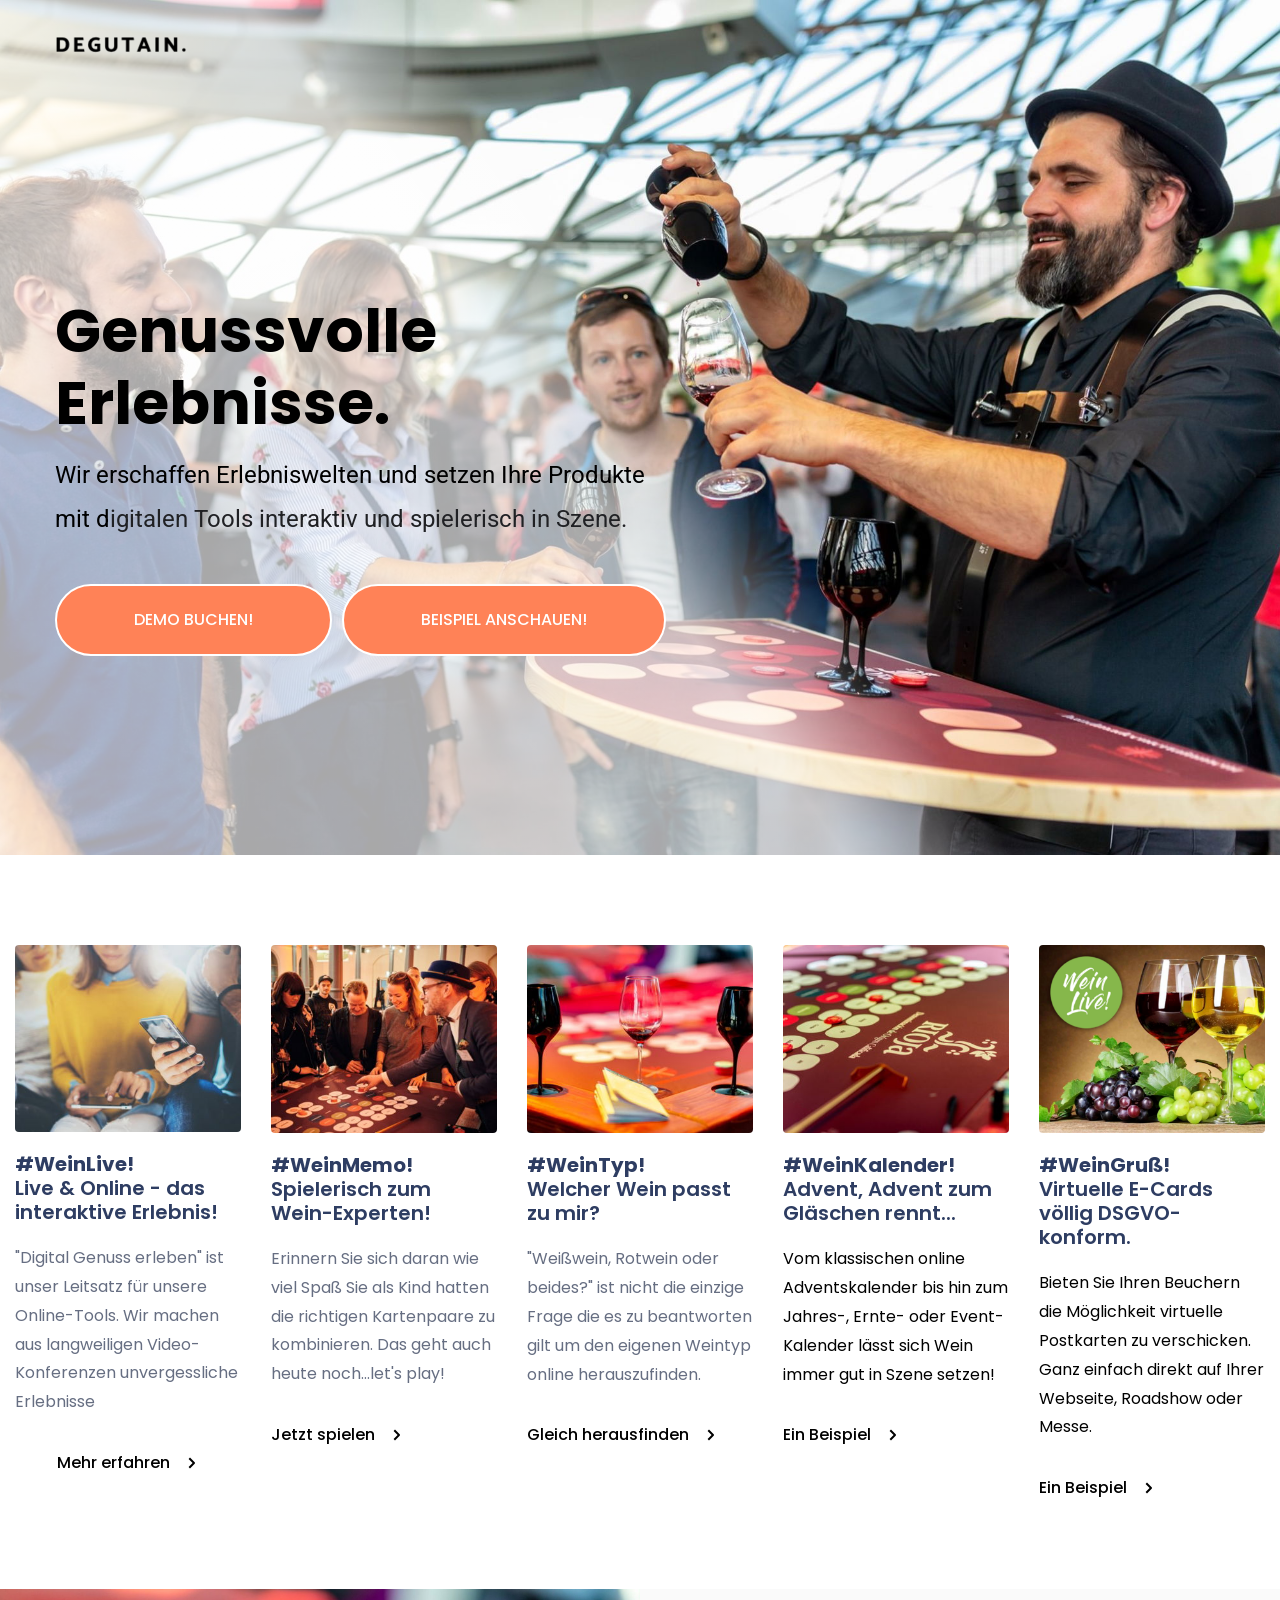
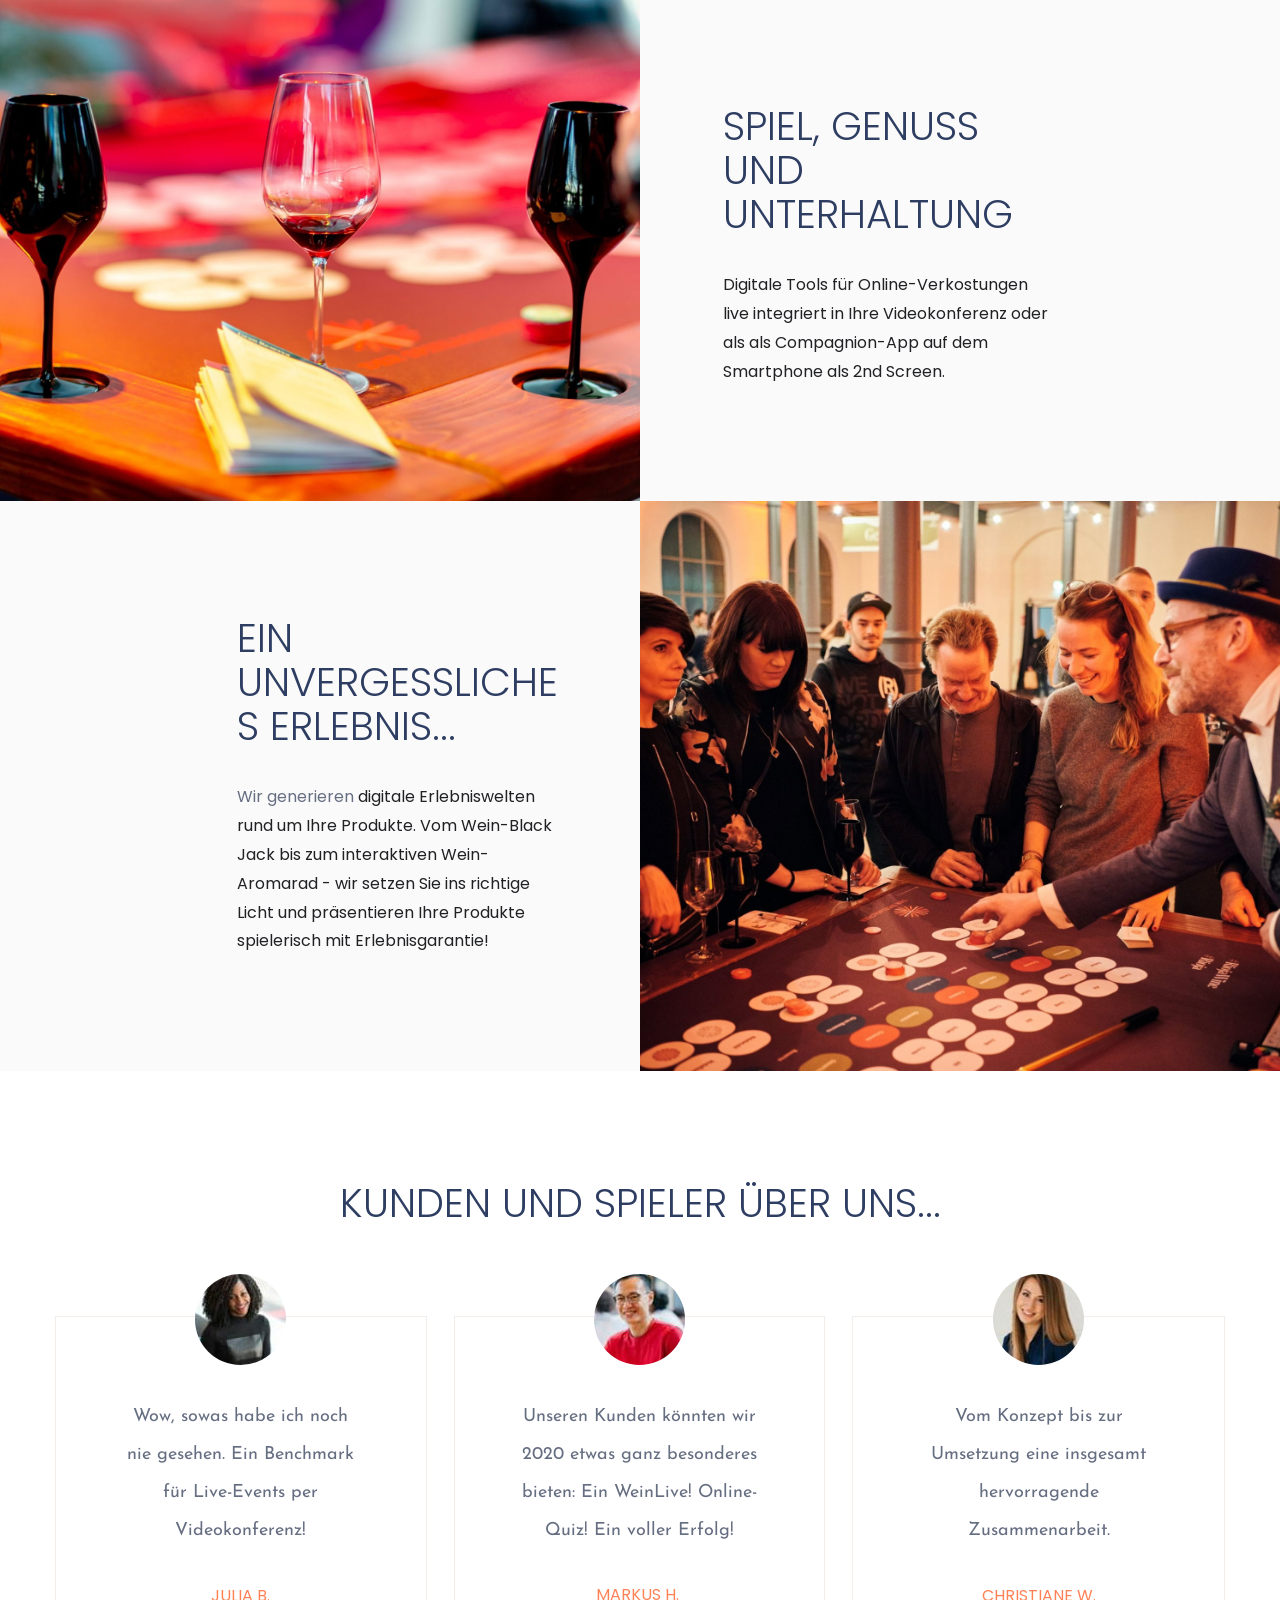
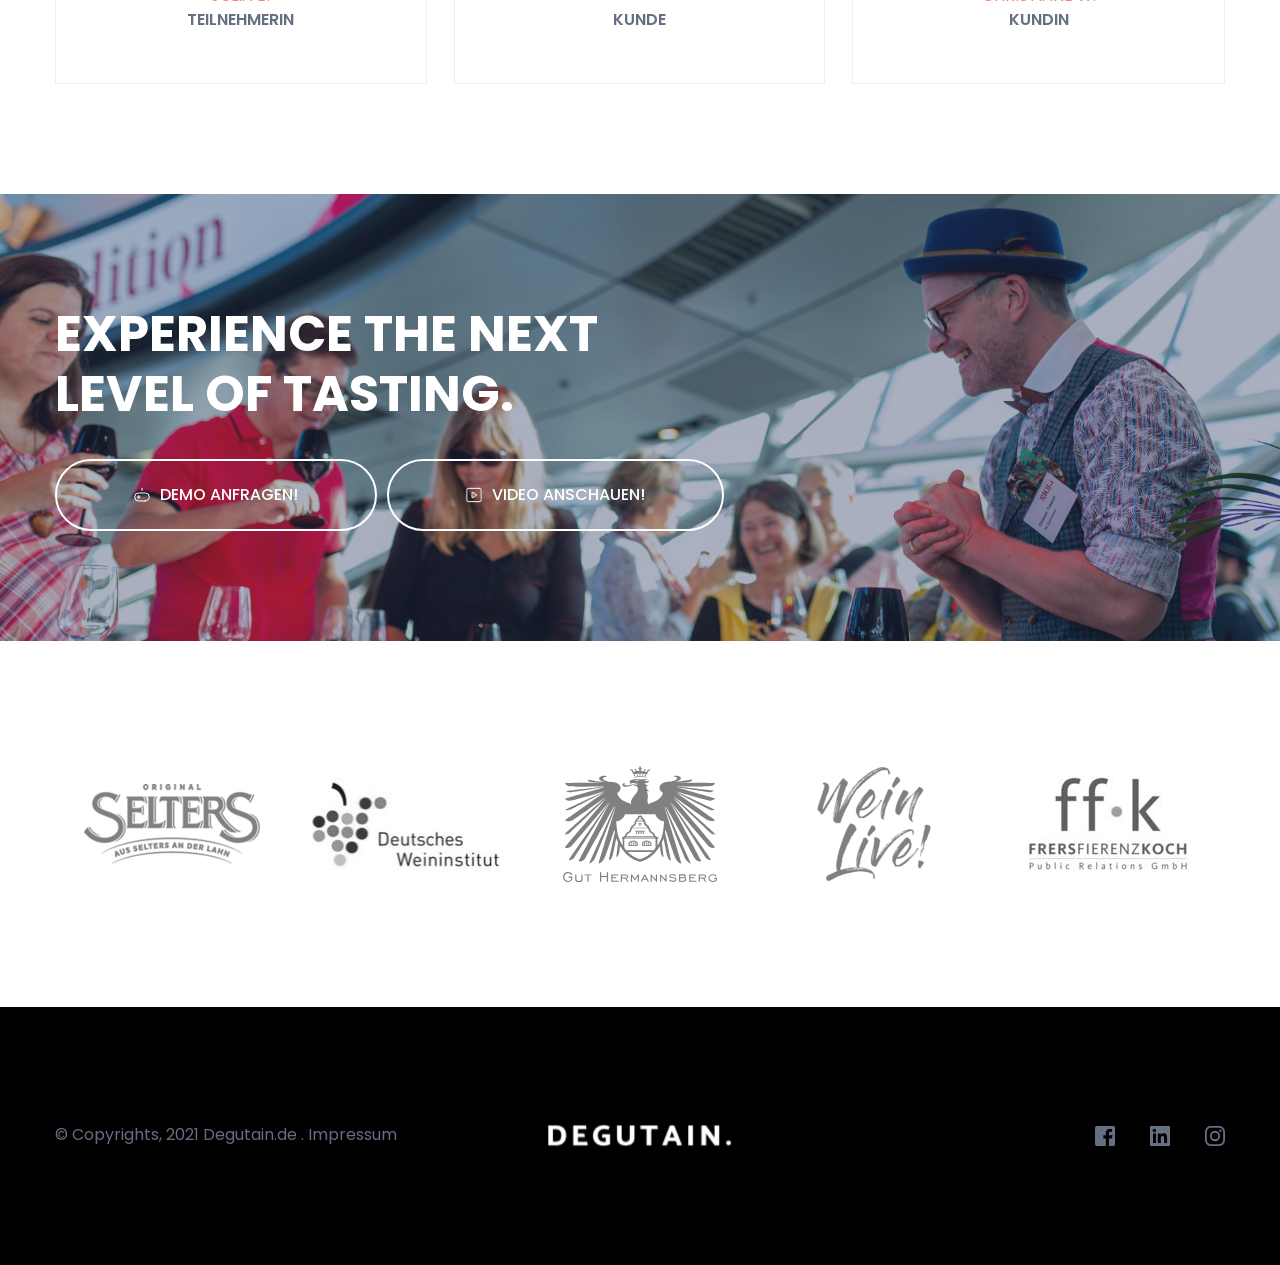
==== commit 6fbe509d: "Update index.html" ====
--- a/index.html
+++ b/index.html
@@ -1,4 +1,4 @@
-<!DOCTYPE html><html lang="de"><head><meta charset="utf-8" /><meta property="og:site_name" content="DEGUTAIN - DIGITAL. GENUSS. ERLEBEN." /><meta property="og:type" content="website" /><meta property="og:url" content="https://main--determined-lumiere-8e28e1.netlify.app" /><meta content="summary_large_image" name="twitter:card" />          <meta property="og:title" content="Home" />     <meta name="twitter:title" content="Home" />      <meta property="og:description" content="Wir schaffen Erlebniswelten mit digitalen, interaktiven Online-Events. Gamification für Online-Events erleben Sie bei uns mit unseren WeinLive! Shows. Let&#039;s play!" />     <meta name="twitter:description" content="Wir schaffen Erlebniswelten mit digitalen, interaktiven Online-Events. Gamification für Online-Events erleben Sie bei uns mit unseren WeinLive! Shows. Let&#039;s play!" />                  <meta property="og:image" content="assets/img/73a95ccca832e7db796a1e793d72864c.jpg" />         <meta property="twitter:image" content="assets/img/73a95ccca832e7db796a1e793d72864c.jpg">          <title>DEGUTAIN - DIGITAL. GENUSS. ERLEBEN.</title>      <meta name="description" content="Wir schaffen Erlebniswelten mit digitalen, interaktiven Online-Events. Gamification für Online-Events erleben Sie bei uns mit unseren WeinLive! Shows. Let&#039;s play!" />            <link rel="canonical" href="https://main--determined-lumiere-8e28e1.netlify.app" /><link rel="icon" href="https://cloud-1de12d.b-cdn.net/media/iW=32%26iH=any/a94def487bf978fae8fc6f3617b9874e.png" sizes="32x32"/><link rel="icon" href="https://cloud-1de12d.b-cdn.net/media/iW=192%26iH=any/a94def487bf978fae8fc6f3617b9874e.png" sizes="192x192"/><link rel="apple-touch-icon-precomposed" href="https://cloud-1de12d.b-cdn.net/media/iW=180&iH=any/a94def487bf978fae8fc6f3617b9874e.png"/><meta name="viewport" content="width=device-width, initial-scale=1"><link class="brz-link brz-link-bunny-fonts-prefetch" rel="dns-prefetch" href="//fonts.bunny.net"><link class="brz-link brz-link-bunny-fonts-preconnect" rel="preconnect" href="https://fonts.bunny.net/" crossorigin><link class="brz-link brz-link-cdn-preconnect" rel="preconnect" href="https://cloud-1de12d.b-cdn.net" crossorigin><link href="https://fonts.bunny.net/css?family=Poppins:100,100italic,200,200italic,300,300italic,regular,italic,500,500italic,600,600italic,700,700italic,800,800italic,900,900italic|Lato:100,100italic,300,300italic,regular,italic,700,700italic,900,900italic|Roboto:100,100italic,300,300italic,regular,italic,500,500italic,700,700italic,900,900italic|Yeseva One:regular|Average Sans:regular|Overpass:100,100italic,200,200italic,300,300italic,regular,italic,600,600italic,700,700italic,800,800italic,900,900italic|Josefin Sans:100,200,300,regular,500,600,700,100italic,200italic,300italic,italic,500italic,600italic,700italic&subset=arabic,bengali,cyrillic,cyrillic-ext,devanagari,greek,greek-ext,gujarati,hebrew,khmer,korean,latin-ext,tamil,telugu,thai,vietnamese&display=swap" class="brz-link brz-link-google" type="text/css" rel="stylesheet"/><link href="assets/236b6d2bbeda6d498bf352a75677575a.css" class="brz-link brz-link-preview-lib" data-brz-group="group-1_3" rel="stylesheet"/><link href="assets/d38b9bdf26b4b09eb5b5d4c9360a71b5.css" class="brz-link brz-link-preview" rel="stylesheet"/><style class="brz-style">.brz .brz-css-gzov27 {z-index: auto;margin: 0;}
+<!DOCTYPE html><html lang="de"><head><style> a[href*="brizy.io"] { display: none !important; } </style><meta charset="utf-8" /><meta property="og:site_name" content="DEGUTAIN - DIGITAL. GENUSS. ERLEBEN." /><meta property="og:type" content="website" /><meta property="og:url" content="https://main--determined-lumiere-8e28e1.netlify.app" /><meta content="summary_large_image" name="twitter:card" />          <meta property="og:title" content="Home" />     <meta name="twitter:title" content="Home" />      <meta property="og:description" content="Wir schaffen Erlebniswelten mit digitalen, interaktiven Online-Events. Gamification für Online-Events erleben Sie bei uns mit unseren WeinLive! Shows. Let&#039;s play!" />     <meta name="twitter:description" content="Wir schaffen Erlebniswelten mit digitalen, interaktiven Online-Events. Gamification für Online-Events erleben Sie bei uns mit unseren WeinLive! Shows. Let&#039;s play!" />                  <meta property="og:image" content="assets/img/73a95ccca832e7db796a1e793d72864c.jpg" />         <meta property="twitter:image" content="assets/img/73a95ccca832e7db796a1e793d72864c.jpg">          <title>DEGUTAIN - DIGITAL. GENUSS. ERLEBEN.</title>      <meta name="description" content="Wir schaffen Erlebniswelten mit digitalen, interaktiven Online-Events. Gamification für Online-Events erleben Sie bei uns mit unseren WeinLive! Shows. Let&#039;s play!" />            <link rel="canonical" href="https://main--determined-lumiere-8e28e1.netlify.app" /><link rel="icon" href="https://cloud-1de12d.b-cdn.net/media/iW=32%26iH=any/a94def487bf978fae8fc6f3617b9874e.png" sizes="32x32"/><link rel="icon" href="https://cloud-1de12d.b-cdn.net/media/iW=192%26iH=any/a94def487bf978fae8fc6f3617b9874e.png" sizes="192x192"/><link rel="apple-touch-icon-precomposed" href="https://cloud-1de12d.b-cdn.net/media/iW=180&iH=any/a94def487bf978fae8fc6f3617b9874e.png"/><meta name="viewport" content="width=device-width, initial-scale=1"><link class="brz-link brz-link-bunny-fonts-prefetch" rel="dns-prefetch" href="//fonts.bunny.net"><link class="brz-link brz-link-bunny-fonts-preconnect" rel="preconnect" href="https://fonts.bunny.net/" crossorigin><link class="brz-link brz-link-cdn-preconnect" rel="preconnect" href="https://cloud-1de12d.b-cdn.net" crossorigin><link href="https://fonts.bunny.net/css?family=Poppins:100,100italic,200,200italic,300,300italic,regular,italic,500,500italic,600,600italic,700,700italic,800,800italic,900,900italic|Lato:100,100italic,300,300italic,regular,italic,700,700italic,900,900italic|Roboto:100,100italic,300,300italic,regular,italic,500,500italic,700,700italic,900,900italic|Yeseva One:regular|Average Sans:regular|Overpass:100,100italic,200,200italic,300,300italic,regular,italic,600,600italic,700,700italic,800,800italic,900,900italic|Josefin Sans:100,200,300,regular,500,600,700,100italic,200italic,300italic,italic,500italic,600italic,700italic&subset=arabic,bengali,cyrillic,cyrillic-ext,devanagari,greek,greek-ext,gujarati,hebrew,khmer,korean,latin-ext,tamil,telugu,thai,vietnamese&display=swap" class="brz-link brz-link-google" type="text/css" rel="stylesheet"/><link href="assets/236b6d2bbeda6d498bf352a75677575a.css" class="brz-link brz-link-preview-lib" data-brz-group="group-1_3" rel="stylesheet"/><link href="assets/d38b9bdf26b4b09eb5b5d4c9360a71b5.css" class="brz-link brz-link-preview" rel="stylesheet"/><style class="brz-style">.brz .brz-css-gzov27 {z-index: auto;margin: 0;}
 .brz .brz-css-gzov27.brz-section .brz-section__content {min-height: auto;display: flex;}
 .brz .brz-css-gzov27 .brz-container {justify-content: center;}
 .brz .brz-css-gzov27 > .slick-slider > .brz-slick-slider__dots {color: rgba(0,0,0,1);}
@@ -3384,4 +3384,4 @@
 .brz .brz-cp-color8, .brz .brz-bcp-color8 {color: rgb(var(--brz-global-color8));}
 .brz .brz-bgp-color8 {background-color: rgb(var(--brz-global-color8));}
 :root {--brz-global-color1: 147,100,212;--brz-global-color2: 46,61,98;--brz-global-color3: 255,130,87;--brz-global-color4: 99,218,213;--brz-global-color5: 239,64,89;--brz-global-color6: 250,250,250;--brz-global-color7: 102,110,130;--brz-global-color8: 255,255,255;}
-:root {--brz-paragraphfontfamily: "Poppins",sans-serif;--brz-paragraphfontsize: 16px;--brz-paragraphfontsizesuffix: undefined;--brz-paragraphfontweight: 400;--brz-paragraphletterspacing: 0px;--brz-paragraphlineheight: 1.8;--brz-paragraphfontvariation: "wght" 400,"wdth" 100,"SOFT" 0;--brz-paragraphtabletfontsize: 15px;--brz-paragraphtabletfontweight: 400;--brz-paragraphtabletletterspacing: 0px;--brz-paragraphtabletlineheight: 1.7;--brz-paragraphtabletfontvariation: "wght" 400,"wdth" 100,"SOFT" 0;--brz-paragraphmobilefontsize: 15px;--brz-paragraphmobilefontweight: 400;--brz-paragraphmobileletterspacing: 0px;--brz-paragraphmobilelineheight: 1.7;--brz-paragraphmobilefontvariation: "wght" 400,"wdth" 100,"SOFT" 0;--brz-paragraphstoryfontsize: 3.68%;--brz-paragraphbold: 400;--brz-paragraphitalic: inherit;--brz-paragraphtextdecoration: inherit;--brz-paragraphtexttransform: inherit;--brz-paragraphtabletbold: 400;--brz-paragraphtabletitalic: inherit;--brz-paragraphtablettextdecoration: inherit;--brz-paragraphtablettexttransform: inherit;--brz-paragraphmobilebold: 400;--brz-paragraphmobileitalic: inherit;--brz-paragraphmobiletextdecoration: inherit;--brz-paragraphmobiletexttransform: inherit;--brz-subtitlefontfamily: "Roboto",sans-serif;--brz-subtitlefontsize: 24px;--brz-subtitlefontsizesuffix: px;--brz-subtitlefontweight: 400;--brz-subtitleletterspacing: 0px;--brz-subtitlelineheight: 1.8;--brz-subtitlefontvariation: "wght" 400,"wdth" 100,"SOFT" 0;--brz-subtitletabletfontsize: 22px;--brz-subtitletabletfontweight: 400;--brz-subtitletabletletterspacing: 0px;--brz-subtitletabletlineheight: 1.7;--brz-subtitletabletfontvariation: "wght" 400,"wdth" 100,"SOFT" 0;--brz-subtitlemobilefontsize: 20px;--brz-subtitlemobilefontweight: 400;--brz-subtitlemobileletterspacing: 0px;--brz-subtitlemobilelineheight: 1.6;--brz-subtitlemobilefontvariation: "wght" 400,"wdth" 100,"SOFT" 0;--brz-subtitlestoryfontsize: 5.52%;--brz-subtitlebold: 400;--brz-subtitleitalic: inherit;--brz-subtitletextdecoration: inherit;--brz-subtitletexttransform: inherit;--brz-subtitletabletbold: 400;--brz-subtitletabletitalic: inherit;--brz-subtitletablettextdecoration: inherit;--brz-subtitletablettexttransform: inherit;--brz-subtitlemobilebold: 400;--brz-subtitlemobileitalic: inherit;--brz-subtitlemobiletextdecoration: inherit;--brz-subtitlemobiletexttransform: inherit;--brz-abovetitlefontfamily: "Poppins",sans-serif;--brz-abovetitlefontsize: 14px;--brz-abovetitlefontsizesuffix: px;--brz-abovetitlefontweight: 600;--brz-abovetitleletterspacing: 1px;--brz-abovetitlelineheight: 1.5;--brz-abovetitlefontvariation: "wght" 400,"wdth" 100,"SOFT" 0;--brz-abovetitletabletfontsize: 14px;--brz-abovetitletabletfontweight: 600;--brz-abovetitletabletletterspacing: 1px;--brz-abovetitletabletlineheight: 1.5;--brz-abovetitletabletfontvariation: "wght" 400,"wdth" 100,"SOFT" 0;--brz-abovetitlemobilefontsize: 13px;--brz-abovetitlemobilefontweight: 600;--brz-abovetitlemobileletterspacing: 1px;--brz-abovetitlemobilelineheight: 1.5;--brz-abovetitlemobilefontvariation: "wght" 400,"wdth" 100,"SOFT" 0;--brz-abovetitlestoryfontsize: 3.22%;--brz-abovetitlebold: 600;--brz-abovetitleitalic: inherit;--brz-abovetitletextdecoration: inherit;--brz-abovetitletexttransform: inherit;--brz-abovetitletabletbold: 600;--brz-abovetitletabletitalic: inherit;--brz-abovetitletablettextdecoration: inherit;--brz-abovetitletablettexttransform: inherit;--brz-abovetitlemobilebold: 600;--brz-abovetitlemobileitalic: inherit;--brz-abovetitlemobiletextdecoration: inherit;--brz-abovetitlemobiletexttransform: inherit;--brz-heading1fontfamily: "Poppins",sans-serif;--brz-heading1fontsize: 60px;--brz-heading1fontsizesuffix: px;--brz-heading1fontweight: 700;--brz-heading1letterspacing: 0px;--brz-heading1lineheight: 1.2;--brz-heading1fontvariation: "wght" 400,"wdth" 100,"SOFT" 0;--brz-heading1tabletfontsize: 50px;--brz-heading1tabletfontweight: 700;--brz-heading1tabletletterspacing: 0px;--brz-heading1tabletlineheight: 1.2;--brz-heading1tabletfontvariation: "wght" 400,"wdth" 100,"SOFT" 0;--brz-heading1mobilefontsize: 36px;--brz-heading1mobilefontweight: 700;--brz-heading1mobileletterspacing: 0px;--brz-heading1mobilelineheight: 1.2;--brz-heading1mobilefontvariation: "wght" 400,"wdth" 100,"SOFT" 0;--brz-heading1storyfontsize: 13.8%;--brz-heading1bold: 700;--brz-heading1italic: inherit;--brz-heading1textdecoration: inherit;--brz-heading1texttransform: inherit;--brz-heading1tabletbold: 700;--brz-heading1tabletitalic: inherit;--brz-heading1tablettextdecoration: inherit;--brz-heading1tablettexttransform: inherit;--brz-heading1mobilebold: 700;--brz-heading1mobileitalic: inherit;--brz-heading1mobiletextdecoration: inherit;--brz-heading1mobiletexttransform: inherit;--brz-heading2fontfamily: "Poppins",sans-serif;--brz-heading2fontsize: 50px;--brz-heading2fontsizesuffix: undefined;--brz-heading2fontweight: 700;--brz-heading2letterspacing: 0px;--brz-heading2lineheight: 1.2;--brz-heading2fontvariation: "wght" 400,"wdth" 100,"SOFT" 0;--brz-heading2tabletfontsize: 35px;--brz-heading2tabletfontweight: 700;--brz-heading2tabletletterspacing: 0px;--brz-heading2tabletlineheight: 1.2;--brz-heading2tabletfontvariation: "wght" 400,"wdth" 100,"SOFT" 0;--brz-heading2mobilefontsize: 30px;--brz-heading2mobilefontweight: 700;--brz-heading2mobileletterspacing: 0px;--brz-heading2mobilelineheight: 1.3;--brz-heading2mobilefontvariation: "wght" 400,"wdth" 100,"SOFT" 0;--brz-heading2storyfontsize: 11.5%;--brz-heading2bold: 700;--brz-heading2italic: inherit;--brz-heading2textdecoration: inherit;--brz-heading2texttransform: inherit;--brz-heading2tabletbold: 700;--brz-heading2tabletitalic: inherit;--brz-heading2tablettextdecoration: inherit;--brz-heading2tablettexttransform: inherit;--brz-heading2mobilebold: 700;--brz-heading2mobileitalic: inherit;--brz-heading2mobiletextdecoration: inherit;--brz-heading2mobiletexttransform: inherit;--brz-heading3fontfamily: "Poppins",sans-serif;--brz-heading3fontsize: 40px;--brz-heading3fontsizesuffix: undefined;--brz-heading3fontweight: 300;--brz-heading3letterspacing: 0px;--brz-heading3lineheight: 1.1;--brz-heading3fontvariation: "wght" 400,"wdth" 100,"SOFT" 0;--brz-heading3tabletfontsize: 27px;--brz-heading3tabletfontweight: 300;--brz-heading3tabletletterspacing: 0px;--brz-heading3tabletlineheight: 1.2;--brz-heading3tabletfontvariation: "wght" 400,"wdth" 100,"SOFT" 0;--brz-heading3mobilefontsize: 22px;--brz-heading3mobilefontweight: 300;--brz-heading3mobileletterspacing: 0px;--brz-heading3mobilelineheight: 1.2;--brz-heading3mobilefontvariation: "wght" 400,"wdth" 100,"SOFT" 0;--brz-heading3storyfontsize: 9.2%;--brz-heading3bold: 300;--brz-heading3italic: inherit;--brz-heading3textdecoration: inherit;--brz-heading3texttransform: inherit;--brz-heading3tabletbold: 300;--brz-heading3tabletitalic: inherit;--brz-heading3tablettextdecoration: inherit;--brz-heading3tablettexttransform: inherit;--brz-heading3mobilebold: 300;--brz-heading3mobileitalic: inherit;--brz-heading3mobiletextdecoration: inherit;--brz-heading3mobiletexttransform: inherit;--brz-heading4fontfamily: "Poppins",sans-serif;--brz-heading4fontsize: 24px;--brz-heading4fontsizesuffix: undefined;--brz-heading4fontweight: 700;--brz-heading4letterspacing: 0px;--brz-heading4lineheight: 1.1;--brz-heading4fontvariation: "wght" 400,"wdth" 100,"SOFT" 0;--brz-heading4tabletfontsize: 22px;--brz-heading4tabletfontweight: 700;--brz-heading4tabletletterspacing: 0px;--brz-heading4tabletlineheight: 1;--brz-heading4tabletfontvariation: "wght" 400,"wdth" 100,"SOFT" 0;--brz-heading4mobilefontsize: 20px;--brz-heading4mobilefontweight: 700;--brz-heading4mobileletterspacing: 0px;--brz-heading4mobilelineheight: 1;--brz-heading4mobilefontvariation: "wght" 400,"wdth" 100,"SOFT" 0;--brz-heading4storyfontsize: 5.52%;--brz-heading4bold: 700;--brz-heading4italic: inherit;--brz-heading4textdecoration: inherit;--brz-heading4texttransform: inherit;--brz-heading4tabletbold: 700;--brz-heading4tabletitalic: inherit;--brz-heading4tablettextdecoration: inherit;--brz-heading4tablettexttransform: inherit;--brz-heading4mobilebold: 700;--brz-heading4mobileitalic: inherit;--brz-heading4mobiletextdecoration: inherit;--brz-heading4mobiletexttransform: inherit;--brz-heading5fontfamily: "Poppins",sans-serif;--brz-heading5fontsize: 20px;--brz-heading5fontsizesuffix: undefined;--brz-heading5fontweight: 600;--brz-heading5letterspacing: 0px;--brz-heading5lineheight: 1.2;--brz-heading5fontvariation: "wght" 400,"wdth" 100,"SOFT" 0;--brz-heading5tabletfontsize: 18px;--brz-heading5tabletfontweight: 600;--brz-heading5tabletletterspacing: 0px;--brz-heading5tabletlineheight: 1.1;--brz-heading5tabletfontvariation: "wght" 400,"wdth" 100,"SOFT" 0;--brz-heading5mobilefontsize: 16px;--brz-heading5mobilefontweight: 600;--brz-heading5mobileletterspacing: 0px;--brz-heading5mobilelineheight: 1.1;--brz-heading5mobilefontvariation: "wght" 400,"wdth" 100,"SOFT" 0;--brz-heading5storyfontsize: 4.6%;--brz-heading5bold: 600;--brz-heading5italic: inherit;--brz-heading5textdecoration: inherit;--brz-heading5texttransform: inherit;--brz-heading5tabletbold: 600;--brz-heading5tabletitalic: inherit;--brz-heading5tablettextdecoration: inherit;--brz-heading5tablettexttransform: inherit;--brz-heading5mobilebold: 600;--brz-heading5mobileitalic: inherit;--brz-heading5mobiletextdecoration: inherit;--brz-heading5mobiletexttransform: inherit;--brz-heading6fontfamily: "Poppins",sans-serif;--brz-heading6fontsize: 16px;--brz-heading6fontsizesuffix: undefined;--brz-heading6fontweight: 600;--brz-heading6letterspacing: 0px;--brz-heading6lineheight: 1.2;--brz-heading6fontvariation: "wght" 400,"wdth" 100,"SOFT" 0;--brz-heading6tabletfontsize: 16px;--brz-heading6tabletfontweight: 600;--brz-heading6tabletletterspacing: 0px;--brz-heading6tabletlineheight: 1.2;--brz-heading6tabletfontvariation: "wght" 400,"wdth" 100,"SOFT" 0;--brz-heading6mobilefontsize: 15px;--brz-heading6mobilefontweight: 600;--brz-heading6mobileletterspacing: 0px;--brz-heading6mobilelineheight: 1.2;--brz-heading6mobilefontvariation: "wght" 400,"wdth" 100,"SOFT" 0;--brz-heading6storyfontsize: 3.68%;--brz-heading6bold: 600;--brz-heading6italic: inherit;--brz-heading6textdecoration: inherit;--brz-heading6texttransform: inherit;--brz-heading6tabletbold: 600;--brz-heading6tabletitalic: inherit;--brz-heading6tablettextdecoration: inherit;--brz-heading6tablettexttransform: inherit;--brz-heading6mobilebold: 600;--brz-heading6mobileitalic: inherit;--brz-heading6mobiletextdecoration: inherit;--brz-heading6mobiletexttransform: inherit;--brz-buttonfontfamily: "Poppins",sans-serif;--brz-buttonfontsize: 16px;--brz-buttonfontsizesuffix: undefined;--brz-buttonfontweight: 500;--brz-buttonletterspacing: 0px;--brz-buttonlineheight: 1.4;--brz-buttonfontvariation: "wght" 400,"wdth" 100,"SOFT" 0;--brz-buttontabletfontsize: 16px;--brz-buttontabletfontweight: 600;--brz-buttontabletletterspacing: 0px;--brz-buttontabletlineheight: 1.4;--brz-buttontabletfontvariation: "wght" 400,"wdth" 100,"SOFT" 0;--brz-buttonmobilefontsize: 16px;--brz-buttonmobilefontweight: 600;--brz-buttonmobileletterspacing: 0px;--brz-buttonmobilelineheight: 1.4;--brz-buttonmobilefontvariation: "wght" 400,"wdth" 100,"SOFT" 0;--brz-buttonstoryfontsize: 3.68%;--brz-buttonbold: 500;--brz-buttonitalic: inherit;--brz-buttontextdecoration: inherit;--brz-buttontexttransform: inherit;--brz-buttontabletbold: 600;--brz-buttontabletitalic: inherit;--brz-buttontablettextdecoration: inherit;--brz-buttontablettexttransform: inherit;--brz-buttonmobilebold: 600;--brz-buttonmobileitalic: inherit;--brz-buttonmobiletextdecoration: inherit;--brz-buttonmobiletexttransform: inherit;}</style><script src="assets/0a5ca4d7a174fad975addcbd4682b9e4.js" class="brz-script brz-script-preview-lib" defer="true" data-brz-group="group-1_3"></script><script src="assets/e7af905584ff0ef57a3bf0f32dd3ee45.js" class="brz-script brz-script-preview" defer="true"></script><link rel="canonical" href="https://www.degutain.de" /></head><body class="brz">        <div class="brz-root__container brz-reset-all brz brz-root__container-page"><section id="i7fbcc27542eb23d6acee_txvohwvnrrmowbfiagqxxfmgianoxdsyqrdu" class="brz-section brz-css-gzov27 brz-css-1nkoeib"><div class="brz-section__content brz-section--boxed brz-css-9lwzop brz-css-1nfke30" data-brz-custom-id="yqdpdsjktzxqvndqfmslzhzaaoiltpowouwd"><div class="brz-container brz-css-12nc4xu brz-css-1ofo81g"><div class="brz-row__container brz-css-vkd00n brz-css-1iilb2n" data-brz-custom-id="qlinrcbhybenjcvsjtkbmfomezvqqxrtrybv"><div class="brz-row brz-css-l9zt5v brz-css-alfm2m brz-css-2nqo2w"><div class="brz-columns brz-css-urn4rv brz-css-1qigfsj" data-brz-custom-id="gbejmtlrcdftwpzzkwmowsemzaeykuvzvshm"><div class="brz-column__items brz-css-11n149d brz-css-12775rf"><div id="" class="brz-css-v1iqye brz-css-1rca2ls brz-wrapper"><div class="brz-image brz-css-1pprifm brz-css-1kq4v67" data-brz-custom-id="wyrqmbmcwmylfjetubrnvupqxyfjwaziyutw"><picture class="brz-picture brz-d-block brz-p-relative brz-css-yzjul brz-css-l4pk14"><source srcset="assets/img/24b19f1fd7eaf38badd8a25e7b321ff0.png 1x, assets/img/f47d59e510d60f1cfe24e44166f2e303.png 2x" media="(min-width: 992px)"><source srcset="assets/img/b47bbb3a8c13e7f0b91cdbbd30305152.png 1x, assets/img/c2e8a4d1125d486f2839ce2a84ee1115.png 2x" media="(min-width: 768px)"><img class="brz-img" srcset="assets/img/02f4df70c33789c0080f646b49e6d9b4.png 1x, assets/img/f4bc458d11bf9a65bd7be1ecf428e54e.png 2x" src="assets/img/24b19f1fd7eaf38badd8a25e7b321ff0.png" alt="" title="" draggable="false" loading="lazy"></picture></div></div></div></div><div class="brz-columns brz-css-urn4rv brz-css-rcvopo" data-brz-custom-id="zrkdszpocpbftdaftegsbjrhkbyvftwamabx"><div class="brz-column__items brz-css-11n149d brz-css-ggc1s9"><div id="" class="brz-css-v1iqye brz-css-15zkqnf brz-css-pdixgj brz-wrapper"><div class="brz-spacer brz-css-5by99b brz-css-sflbxg"></div></div></div></div></div></div></div></div></section><section id="hero" class="brz-section brz-css-gzov27 brz-css-azrnh3"><div class="brz-section__content brz-section--boxed brz-css-9lwzop brz-css-f14lxi" data-brz-custom-id="qcrztocnxmxlbsjfdpnglgvfsieuiuxkajvl"><div class="brz-bg"><div class="brz-bg-image"></div><div class="brz-bg-color"></div></div><div class="brz-container brz-css-12nc4xu brz-css-ocjg1t"><div class="brz-row__container brz-css-vkd00n brz-css-7wi2lu" data-brz-custom-id="ozlmnkivpuzsvuccvddzltqeafimirzozldh"><div class="brz-row brz-css-l9zt5v brz-css-alfm2m brz-css-3525gg"><div class="brz-columns brz-css-urn4rv brz-css-1vsv0ug" data-brz-custom-id="pgzwzrptvrwhzepjudvzlvegjmczchhtmtmh"><div class="brz-column__items brz-css-11n149d brz-css-10jocka"><div id="" class="brz-css-v1iqye brz-css-1lk8te6 brz-wrapper"><div class="brz-rich-text brz-rich-text__custom brz-css-uauosd brz-css-ignuy2" data-brz-custom-id="xijbyogghelmknuuslxgqnrtwrcctckegjzo"><div data-brz-translate-text="1"><p class="brz-tp-lg-heading1 brz-css-qoShF" data-uniq-id="d75Me" data-generated-css="brz-css-vGKhp"><span style="color: rgb(0, 0, 0);">Genussvolle</span></p><p class="brz-tp-lg-heading1 brz-css-rjjxM" data-uniq-id="kxux0" data-generated-css="brz-css-ca8Za"><span style="color: rgb(0, 0, 0);">Erlebnisse.</span></p></div></div></div><div id="" class="brz-css-v1iqye brz-css-15zkqnf brz-css-1un9idl brz-wrapper"><div class="brz-spacer brz-css-5by99b brz-css-v6ju1s"></div></div><div id="" class="brz-css-v1iqye brz-css-rj01k7 brz-wrapper"><div class="brz-rich-text brz-rich-text__custom brz-css-uauosd brz-css-1nawzy0" data-brz-custom-id="bwucuzbiuogurkczuqzfgfpcqgdirlswiumy"><div data-brz-translate-text="1"><p class="brz-tp-lg-subtitle brz-css-neVug" data-uniq-id="yHrPP" data-generated-css="brz-css-tIQ1u"><span style="color: rgb(0, 0, 0); opacity: 1;">Wir erschaffen Erlebniswelten und setzen Ihre Produkte mit d</span><span style="color: rgb(32, 33, 36);">igitalen Tools interaktiv und spielerisch in Szene.</span></p></div></div></div><div id="" class="brz-css-v1iqye brz-css-15zkqnf brz-css-11wuo7z brz-wrapper"><div class="brz-spacer brz-css-5by99b brz-css-kur2b3"></div></div><div class="brz-wrapper-clone brz-flex-xs-wrap brz-css-iqk9l3 brz-css-v22wb3" data-brz-custom-id="thbmqoquykjjwojmxtzekudnkhuebivakadq"><a class="brz-a brz-btn brz-css-1dlucak brz-css-12m8u9f brz-css-ijun37 brz-css-f0bptf" href="#luvbagoyzriomcddhfgdsftvttqelnbflfip" target="_self" rel="noopener" data-brz-link-type="popup" data-brz-custom-id="fyovhlfmoxkjlwgdvfbsfoishrlzxnqqyvmj"><span data-brz-translate-text="1" class="brz-span brz-text__editor">DEMO BUCHEN!</span></a><div class="brz brz-popup2 brz-popup2__preview brz-popup2__auto brz-popup2--fixed brz-css-unfh9d brz-css-1d84fm3" id="luvbagoyzriomcddhfgdsftvttqelnbflfip" data-brz-popup="luvbagoyzriomcddhfgdsftvttqelnbflfip" data-brz-click_outside_to_close="true" data-brz-once-id="luvbagoyzriomcddhfgdsftvttqelnbflfip" data-brz-custom-id="rjsircaxmuzazgppkibynrimurklfvhxlpve"><div class="brz-bg"><div class="brz-bg-color"></div></div><div class="brz-popup2__inner brz-d-xs-flex brz-flex-xs-wrap brz-css-2lnkap brz-css-4gxihb"><div class="brz-container__wrap"><div class="brz-popup2__close" data-brz-custom-id="rjsircaxmuzazgppkibynrimurklfvhxlpve--close"><svg class="brz-icon-svg align-[initial]"><use href="assets/svg/b4dbd91ab06cbaffda54abca85ebda6e.svg#brz_icon"></use></svg></div><div class="brz-container"><div class="brz-row__container brz-css-vkd00n brz-css-1wtst7r" data-brz-custom-id="fbncdsxdrlykhgqmgglnjvrqbcqfhndmkbqg"><div class="brz-row brz-row--inner brz-css-l9zt5v brz-css-c28rwh"><div class="brz-columns brz-css-urn4rv brz-css-1ohlut5" data-brz-custom-id="zycpyjpcsquihgtqzkbdreswnnxqbbhoxula"><div class="brz-bg"><div class="brz-bg-color"></div></div><div class="brz-column__items brz-css-11n149d brz-css-wnd0l8"><div id="" class="brz-css-v1iqye brz-css-15zkqnf brz-css-1agc0az brz-wrapper"><div class="brz-spacer brz-css-5by99b brz-css-mxo4xo"></div></div><div id="" data-brz-iteration-count="Infinity" class="brz-css-v1iqye brz-css-1iab5cb brz-wrapper brz-animated brz-css-m1fvzm brz-css-1c83lv1" data-animationid="twfyxhwbhwxqjagletfzwzeyzatybrhndnsi"><div class="brz-rich-text brz-rich-text__custom brz-css-uauosd brz-css-15rsqtb" data-brz-custom-id="tbozmbrjflwpyqirqsrwfrlotdsrropgchlx"><div data-brz-translate-text="1"><p class="brz-fs-sm-40 brz-text-lg-center brz-lh-lg-1_3 brz-fs-lg-42 brz-ls-lg-m_1_5 brz-ff-yeseva_one brz-fw-lg-400 brz-fs-xs-26 brz-css-gSZmi" data-generated-css="brz-css-lonnk" data-uniq-id="onkcb"><span class="brz-cp-color2">Let's play!</span></p></div></div></div><div id="" class="brz-css-v1iqye brz-css-go94w4 brz-wrapper"><div class="brz-rich-text brz-rich-text__custom brz-css-uauosd brz-css-1ycp5rv" data-brz-custom-id="suhnavwypsbhykpxyrulmnkcozwdyewhyypu"><div data-brz-translate-text="1"><p class="brz-fs-sm-20 brz-fs-lg-18 brz-lh-lg-1_5 brz-fw-lg-400 brz-ff-average_sans brz-ls-lg-0 brz-text-lg-center brz-mb-lg-20 brz-fs-xs-19 brz-mb-xs-1 brz-css-bDxTb" data-generated-css="brz-css-dptsk" data-uniq-id="rczfj">Wir zeigen Ihnen gerne in einem persönlichen Videocall wie unsere Elebniswelten funktionieren.</p></div></div></div><div id="" class="brz-css-v1iqye brz-css-s6m21o brz-wrapper"><div data-brz-form-version="2" class="brz-forms2 brz-css-oafm38 brz-css-ldee2b" data-brz-custom-id="nazqwflllueceovzcvhwweuuycwuusgvkkzb"><form class="brz-form brz-d-xs-flex brz-flex-xs-wrap" novalidate="" action="" data-brz-form-id="nazqwflllueceovzcvhwweuuycwuusgvkkzb" data-brz-project-id="8181742" data-brz-success="Prima, wir melden uns!" data-brz-error="Fehler, bitte nochmal!" data-brz-redirect="" data-brz-form-type="default" data-brz-translatable-default-success="Your email was sent successfully" data-brz-translatable-default-error="Your email was not sent" data-brz-translatable-default-empty="Please check your entry and try again"><div data-brz-translate-text="1" class="brz-forms2__item brz-css-qd3nj6 brz-css-1o196q9 brz-css-1pwid0g brz-css-121s6c2"><input type="text" id="bY0jvAGJRiV5_i40ecb897d2674408c037" name="lgltytgxbkhtypgxiagyxidapubuzbbncefv" placeholder="Ihr Name" required="" data-brz-type="Text" data-brz-label="Ihr Name" data-brz-placeholder="Ihr Name" class="brz-input brz-forms2__field brz-forms2__field-text"></div><div data-brz-translate-text="1" class="brz-forms2__item brz-css-qd3nj6 brz-css-1o196q9 brz-css-1pwid0g brz-css-1abc09g"><input type="email" id="jOD4DGSODeMF_ic1cf6be5ba42106d5189" name="fvntasztyebucecupvbvcjvfxismisqpcysi" placeholder="Ihre E-Mail" required="" pattern="%5E((%5B%5E%3C%3E%5C(%5C)%5C%5B%5C%5D%5C%5C.,;:%5Cs@%22%5D+(%5C.%5B%5E%3C%3E%5C(%5C)%5C%5B%5C%5D%5C%5C.,;:%5Cs@%22%5D+)*)%7C(%22.+%22))@((%5C%5B%5B0-9%5D%7B1,3%7D%5C.%5B0-9%5D%7B1,3%7D%5C.%5B0-9%5D%7B1,3%7D%5C.%5B0-9%5D%7B1,3%7D%5C%5D)%7C((%5Ba-zA-Z%5C-0-9%5D+%5C.)+%5Ba-zA-Z%5D%7B2,%7D))$" data-brz-type="Email" data-brz-label="Ihre E-Mail" data-brz-placeholder="Ihre E-Mail" maxlength="255" class="brz-input brz-forms2__field brz-forms2__field-email"></div><div class="brz-forms2 brz-forms2__item brz-forms2__item-button" data-brz-custom-id="nazqwflllueceovzcvhwweuuycwuusgvkkzb"><button class="brz-btn brz-btn-submit brz-css-ijun37 brz-css-18mitcy" data-brz-custom-id="vmqmuxrbrxpzadcngdiwioupkmnnsdliyelo"><span data-brz-translate-text="1" class="brz-span brz-text__editor">SENDEN!</span></button><svg class="brz-icon-svg align-[initial] brz-form-spinner brz-invisible brz-ed-animated--spin"><use href="assets/svg/979a95007a041cc14e70c51392c8ceca.svg#nc_icon"></use></svg></div><div class="brz-g-recaptcha" data-sitekey="6LfsEnQcAAAAAJHgY8t2KG3XtXhZWZCs4LI5ckyG" data-size="invisible" data-callback="brzFormV2Captcha"></div></form></div></div><div id="" class="brz-css-v1iqye brz-css-15zkqnf brz-css-1s3woo5 brz-wrapper"><div class="brz-spacer brz-css-5by99b brz-css-mixwmj"></div></div></div></div></div></div></div></div></div></div><a class="brz-a brz-btn brz-css-1dlucak brz-css-1t9z2e8 brz-css-ijun37 brz-css-1osjhi7" href="#yrhogkijmzthhropdxeatoidvajeidwdccdj" target="_self" rel="noopener" data-brz-link-type="popup" data-brz-custom-id="jpfpbfgsrxcdtbjoojszmrawffijpagcbddz"><span data-brz-translate-text="1" class="brz-span brz-text__editor">BEISPIEL ANSCHAUEN!</span></a><div class="brz brz-popup2 brz-popup2__preview brz-popup2__auto brz-popup2--fixed brz-css-unfh9d brz-css-f8gspz" id="yrhogkijmzthhropdxeatoidvajeidwdccdj" data-brz-popup="yrhogkijmzthhropdxeatoidvajeidwdccdj" data-brz-click_outside_to_close="true" data-brz-once-id="yrhogkijmzthhropdxeatoidvajeidwdccdj" data-brz-custom-id="jwejxehicqiizutdvghutrtaysunwjpjqsbh"><div class="brz-bg"><div class="brz-bg-color"></div></div><div class="brz-popup2__inner brz-d-xs-flex brz-flex-xs-wrap brz-css-2lnkap brz-css-63tnzm"><div class="brz-container__wrap"><div class="brz-popup2__close" data-brz-custom-id="jwejxehicqiizutdvghutrtaysunwjpjqsbh--close"><svg class="brz-icon-svg align-[initial]"><use href="assets/svg/b4dbd91ab06cbaffda54abca85ebda6e.svg#brz_icon"></use></svg></div><div class="brz-container"><div data-brz-iteration-count="Infinity" class="brz-row__container brz-css-vkd00n brz-css-tkusoy brz-animated brz-css-15gu2xv brz-css-c4rnoz" data-brz-custom-id="dmjmetoaostqbzeeeijhbfbjfjudkjgclcdd"><div class="brz-row brz-row--inner brz-css-l9zt5v brz-css-8jf2e4"><div class="brz-columns brz-css-urn4rv brz-css-1u35wak" data-brz-custom-id="hnqlnyyijkrsrbjronygfvoynqzlduxikiho"><div class="brz-column__items brz-css-11n149d brz-css-1vemgz7"><div id="" class="brz-css-v1iqye brz-css-1p9nd7 brz-wrapper"><div class="brz-video brz-youtube-video brz-video-on-controls-hidden brz-css-k9m9cy brz-css-1h8e0xo" data-brz-custom-id="rmexqjptqrnvmtatqwsoagysmbcdnfmcjong"><div class="brz-video-content" data-loop="false" data-muted="false" data-autoplay="off"><div class="video-wrapper brz-image-fix-16-9"><div class="brz-video-data brz-hidden" data-src="https://www.youtube.com/embed/ndRigH4G0u4?autoplay=0&amp;controls=1&amp;start=0&amp;end=0&amp;modestbranding=0&amp;wmode=transparent&amp;enablejsapi=1&amp;loop=0&amp;rel=0&amp;mute=0" data-population="" data-controls="true" data-branding="true" data-intro="true" data-start="0" data-end="0" data-loop="false" data-autoplay="off"></div><iframe loading="lazy" allowfullscreen="" class="intrinsic-ignore brz-iframe" src="https://www.youtube.com/embed/ndRigH4G0u4?autoplay=0&amp;controls=1&amp;start=0&amp;end=0&amp;modestbranding=0&amp;wmode=transparent&amp;enablejsapi=1&amp;loop=0&amp;rel=0&amp;mute=0" title="video"></iframe></div></div></div></div><div id="" class="brz-css-v1iqye brz-css-190wepa brz-wrapper"><div class="brz-rich-text brz-rich-text__custom brz-css-uauosd brz-css-1tm08sa" data-brz-custom-id="tsplqoonigjjhebnjmzaxgenlzsozxqeinqx"><div data-brz-translate-text="1"><p class="brz-mb-lg-5 brz-text-lg-center brz-tp-lg-paragraph brz-mt-lg-10 brz-mt-xs-0 brz-mb-xs-0 brz-css-eVJ7N" data-generated-css="brz-css-ynzyf" data-uniq-id="rpnjf"><span class="brz-cp-color8">WeinLive! - Digital. Genuss. Erleben. | by degutain.de</span></p></div></div></div></div></div></div></div></div></div></div></div></div></div></div><div class="brz-columns brz-css-urn4rv brz-css-gc7puc" data-brz-custom-id="iypgwpgcbhhrxjcjtqpusecdhzrlgwlutpsi"><div class="brz-column__items brz-css-11n149d brz-css-1ntswrj"><div id="" class="brz-css-v1iqye brz-css-15zkqnf brz-css-vszqbl brz-wrapper"><div class="brz-spacer brz-css-5by99b brz-css-1cwcapf"></div></div><div class="brz-row__container brz-css-vkd00n brz-css-13x3fis" data-brz-custom-id="ixddmyncqllwqpovxgxzmsalsdedslsrbwjh"><div class="brz-row brz-row--inner brz-css-l9zt5v brz-css-alfm2m brz-css-a45hmb"><div class="brz-columns brz-css-urn4rv brz-css-1qoiby3" data-brz-custom-id="ftwcnaplxuhaiqwlmmkprrllnmaulrodmrqt"><div class="brz-column__items brz-css-11n149d brz-css-ljmdjn"><div id="" class="brz-css-v1iqye brz-css-15zkqnf brz-css-1t1sojz brz-wrapper"><div class="brz-spacer brz-css-5by99b brz-css-1fs6qpb"></div></div></div></div></div></div></div></div></div></div></div></div></section><section id="services" class="brz-section brz-css-gzov27 brz-css-akiwsx"><div class="brz-section__content brz-section--fullWidth brz-css-9lwzop brz-css-126r5kv" data-brz-custom-id="biojvobuwdqkprhdffttykroltpyhqesobfb"><div class="brz-container brz-css-12nc4xu brz-css-1wtjjug"><div class="brz-row__container brz-css-vkd00n brz-css-1q5kuun" data-brz-custom-id="mkkgcccesaxxvwlcnieengsprxhftchknhkq"><div class="brz-row brz-css-l9zt5v brz-css-alfm2m brz-css-1tyb5hm"><div class="brz-columns brz-css-urn4rv brz-css-1t4v3dr" data-brz-custom-id="dhhbanjleoxlqbvcjmuizjduamrkradnqivk"><div class="brz-column__items brz-css-11n149d brz-css-mf1ggs"><div id="" class="brz-css-v1iqye brz-css-19escqc brz-wrapper"><div class="brz-image brz-css-1rs701w brz-css-ujy7jy" data-brz-custom-id="gtxffiuwfxqptocagdfogynejvmexoxzexoj"><picture class="brz-picture brz-d-block brz-p-relative brz-css-1uh7jrd brz-css-kllozl"><source srcset="assets/img/db39c209c56bbd643f6a9a9408cfb483.jpg 1x, assets/img/39a9fa1827d2264c1dc563676dda0cee.jpg 2x" media="(min-width: 992px)"><source srcset="assets/img/b499a9362297ec2f8d240de00405c50c.jpg 1x, assets/img/394f6c6130117b5267aa1c8f64b57619.jpg 2x" media="(min-width: 768px)"><img class="brz-img" srcset="assets/img/9c62c39708e9bdeb06d4ed2b93b30ab7.jpg 1x, assets/img/1e23836a51bf2918869fc1226efe6840.jpg 2x" src="assets/img/db39c209c56bbd643f6a9a9408cfb483.jpg" alt="" title="" draggable="false" loading="lazy"></picture></div></div><div id="" class="brz-css-v1iqye brz-css-1qitcq brz-wrapper"><div class="brz-rich-text brz-rich-text__custom brz-css-uauosd brz-css-1vrm0tm" data-brz-custom-id="xcbbalhhpyymcgowkzkrbgcgtrudnsghzzxq"><div data-brz-translate-text="1"><h5 data-generated-css="brz-css-puomm" data-uniq-id="pswsb" class="brz-tp-lg-heading5 brz-css-tPFA9"><strong class="brz-cp-color2 brz-pre-population-visible">#</strong><strong class="brz-cp-color2">WeinLive!</strong></h5><h5 class="brz-tp-lg-heading5 brz-css-qWWXe" data-generated-css="brz-css-xmmnj" data-uniq-id="xxpom"><span class="brz-cp-color2">Live &amp; Online - das interaktive Erlebnis!</span></h5></div></div></div><div id="" class="brz-css-v1iqye brz-css-o1c26t brz-wrapper"><div class="brz-rich-text brz-rich-text__custom brz-css-uauosd brz-css-j24os7" data-brz-custom-id="aywfhcywxqgzumtsldbgtlukzfyqdvfokeon"><div data-brz-translate-text="1"><p class="brz-tp-lg-paragraph brz-css-zkXIL" data-uniq-id="swbyq" data-generated-css="brz-css-izkej"><span class="brz-cp-color7">"Digital Genuss erleben" ist unser Leitsatz für unsere Online-Tools. Wir machen aus langweiligen Video-Konferenzen unvergessliche Erlebnisse</span></p></div></div></div><div class="brz-wrapper-clone brz-flex-xs-wrap brz-css-iqk9l3 brz-css-1q7yo39" data-brz-custom-id="pvpipmqjbypyftnzyubvmvpdwmbtgdqrlvvh"><a class="brz-a brz-btn brz-css-1dlucak brz-css-1vkc0e8 brz-css-ijun37 brz-css-54vbtb" href="https://live.degutain.de/weinlive/?showid=1" target="_blank" rel="noopener nofollow" data-brz-link-type="external" data-brz-custom-id="yuitjylqlaxxkpteibtjdssgsfkdplaubfkw"><svg class="brz-icon-svg align-[initial] brz-css-10koqpj brz-css-dl434v"><use href="assets/svg/4ba5c9bb537bd275332105c8a9914580.svg#nc_icon"></use></svg><span data-brz-translate-text="1" class="brz-span brz-text__editor">Mehr erfahren</span></a></div></div></div><div class="brz-columns brz-css-urn4rv brz-css-w4i3jn" data-brz-custom-id="kiflajmivlvjlqkzwnbcihlwqiocieqdkqsv"><div class="brz-column__items brz-css-11n149d brz-css-1qwq05s"><div id="" class="brz-css-v1iqye brz-css-1pw8mzt brz-wrapper"><div class="brz-image brz-css-77p0xc brz-css-s36ua1" data-brz-custom-id="vigotbdbzcwjuhufutsnykxfvpsblowfxuet"><picture class="brz-picture brz-d-block brz-p-relative brz-css-1xxgpne brz-css-moo0k6"><source srcset="assets/img/dead13206a90c88c011b3a87448685ea.jpg 1x, assets/img/04dd4d61b2a2bcedcace1ffb9937b218.jpg 2x" media="(min-width: 992px)"><source srcset="assets/img/67a7ab91b713ba0426b9e32c2103aa61.jpg 1x, assets/img/f72d52adb018ce059d279a4bbf9b171e.jpg 2x" media="(min-width: 768px)"><img class="brz-img" srcset="assets/img/2a05f7bbde4d6aee20bbe98059eeddbc.jpg 1x, assets/img/07dba6751ac7c7bdad96927df025ed8f.jpg 2x" src="assets/img/dead13206a90c88c011b3a87448685ea.jpg" alt="" title="" draggable="false" loading="lazy"></picture></div></div><div id="" class="brz-css-v1iqye brz-css-itts40 brz-wrapper"><div class="brz-rich-text brz-rich-text__custom brz-css-uauosd brz-css-wtz9cb" data-brz-custom-id="tnscbatvodhibvptvrrpdgcptvdetusucapv"><div data-brz-translate-text="1"><h5 data-uniq-id="ohlvv" data-generated-css="brz-css-motxp" class="brz-tp-lg-heading5 brz-css-zpE9J"><strong class="brz-cp-color2">#WeinMemo!</strong></h5><h5 class="brz-tp-lg-heading5 brz-css-dJ1KU" data-generated-css="brz-css-dheoh" data-uniq-id="vdfty"><span class="brz-cp-color2">Spielerisch zum Wein-Experten!</span></h5></div></div></div><div id="" class="brz-css-v1iqye brz-css-1h0jz6i brz-wrapper"><div class="brz-rich-text brz-rich-text__custom brz-css-uauosd brz-css-1gbezur" data-brz-custom-id="zxdfrzxmrkxosuxrjleicwhkvxtqhaporgvy"><div data-brz-translate-text="1"><p class="brz-tp-lg-paragraph brz-css-ogQWu" data-uniq-id="scxqn" data-generated-css="brz-css-znbeg"><span class="brz-cp-color7">Erinnern Sie sich daran wie viel Spaß Sie als Kind hatten die richtigen Kartenpaare zu kombinieren. Das geht auch heute noch...let's play!</span></p></div></div></div><div class="brz-wrapper-clone brz-flex-xs-wrap brz-css-iqk9l3 brz-css-71cdks" data-brz-custom-id="rspcgamvqkiiqibrbsiwjprobgbfgtxnjxbp"><a class="brz-a brz-btn brz-css-1dlucak brz-css-1toajup brz-css-ijun37 brz-css-wvzlb6" href="https://live.degutain.de/weinmemo/memo/?id=27&amp;size=2&amp;session=1227384" target="_blank" rel="noopener nofollow" data-brz-link-type="external" data-brz-custom-id="oqbyobipwcrhwbmmngurzvvcxcwbwklujytu"><svg class="brz-icon-svg align-[initial] brz-css-10koqpj brz-css-1b9a74a"><use href="assets/svg/4ba5c9bb537bd275332105c8a9914580.svg#nc_icon"></use></svg><span data-brz-translate-text="1" class="brz-span brz-text__editor">Jetzt spielen</span></a></div></div></div><div class="brz-columns brz-css-urn4rv brz-css-1y0qj7y" data-brz-custom-id="ntqmkjpyscpcgywnsbhguxzlymosdvknyqpq"><div class="brz-column__items brz-css-11n149d brz-css-1opwq0b"><div id="" class="brz-css-v1iqye brz-css-1qgxmtg brz-wrapper"><div class="brz-image brz-css-qqs72c brz-css-n49dr2" data-brz-custom-id="nrbfndvmohurehcveugzrdyitktvbakwupao"><picture class="brz-picture brz-d-block brz-p-relative brz-css-t7q37 brz-css-ixd1h3"><source srcset="assets/img/50aff369427a471fa82ccce164c93be3.jpg 1x, assets/img/757c5e07f8554cf4e1fc7fdc0c626206.jpg 2x" media="(min-width: 992px)"><source srcset="assets/img/c09174f2727a1c3556631104ee5decbe.jpg 1x, assets/img/2252ac72a743e481aa517a1a86569e50.jpg 2x" media="(min-width: 768px)"><img class="brz-img" srcset="assets/img/86412f6d4014a0f4f3f9e447a63f14c7.jpg 1x, assets/img/5477fccd7711eb32c7f8325ef09cd17c.jpg 2x" src="assets/img/50aff369427a471fa82ccce164c93be3.jpg" alt="" title="" draggable="false" loading="lazy"></picture></div></div><div id="" class="brz-css-v1iqye brz-css-12yq6iz brz-wrapper"><div class="brz-rich-text brz-rich-text__custom brz-css-uauosd brz-css-1ks17yw" data-brz-custom-id="mefbweojxmhdgwyzqmgglakkysigcqpezshq"><div data-brz-translate-text="1"><h5 class="brz-tp-lg-heading5 brz-css-xGTJZ" data-uniq-id="obxeg" data-generated-css="brz-css-ymnvu"><strong class="brz-cp-color2">#WeinTyp!</strong></h5><h5 class="brz-tp-lg-heading5 brz-css-s75mm" data-generated-css="brz-css-axvqh" data-uniq-id="vpjwi"><span class="brz-cp-color2">Welcher Wein passt zu mir?</span></h5></div></div></div><div id="" class="brz-css-v1iqye brz-css-rmiauz brz-wrapper"><div class="brz-rich-text brz-rich-text__custom brz-css-uauosd brz-css-1qbapc6" data-brz-custom-id="exaivmbbwaqszewpdvlgbshthwidetgwcomm"><div data-brz-translate-text="1"><p class="brz-tp-lg-paragraph brz-css-tVaFx" data-uniq-id="rgdjd" data-generated-css="brz-css-bkwpe"><span class="brz-cp-color7">"Weißwein, Rotwein oder beides?" ist nicht die einzige Frage die es zu beantworten gilt um den eigenen Weintyp online herauszufinden.</span></p></div></div></div><div class="brz-wrapper-clone brz-flex-xs-wrap brz-css-iqk9l3 brz-css-1b3100e" data-brz-custom-id="lpjihiqytoonkgpvyqxngfpxwhdvcfufvydh"><a class="brz-a brz-btn brz-css-1dlucak brz-css-jlsfo brz-css-ijun37 brz-css-1ln3j6s" href="https://live.degutain.de/weintyp/" target="_blank" rel="noopener nofollow" data-brz-link-type="external" data-brz-custom-id="faqlurkjryivxqddfeiurcdynzjejxasoohk"><svg class="brz-icon-svg align-[initial] brz-css-10koqpj brz-css-35bj8v"><use href="assets/svg/4ba5c9bb537bd275332105c8a9914580.svg#nc_icon"></use></svg><span data-brz-translate-text="1" class="brz-span brz-text__editor">Gleich herausfinden</span></a></div></div></div><div class="brz-columns brz-css-urn4rv brz-css-1slgc5b" data-brz-custom-id="wdiixcrxljneaqfeyamcwjesfgodvhaqdqjm"><div class="brz-column__items brz-css-11n149d brz-css-1kqtgqj"><div id="" class="brz-css-v1iqye brz-css-12zrvej brz-wrapper"><div class="brz-image brz-css-1qszvw6 brz-css-tjluwm" data-brz-custom-id="gcofhpwbzjkayidgudxzeixmucmktmvczstp"><picture class="brz-picture brz-d-block brz-p-relative brz-css-18ddjjg brz-css-s8crnv"><source srcset="assets/img/c0d86e4fbd50bf122286e49e3af4d7b6.jpg 1x, assets/img/99e81a7a20369dab40992249037d4472.jpg 2x" media="(min-width: 992px)"><source srcset="assets/img/4953310df87d9214b15ea50c4fac5721.jpg 1x, assets/img/311acbf67e33e0d3d6862830d116c1a8.jpg 2x" media="(min-width: 768px)"><img class="brz-img" srcset="assets/img/9f9227d80416385027e1f9dc692369fb.jpg 1x, assets/img/e9d254c055df92e05181e90d8a347832.jpg 2x" src="assets/img/c0d86e4fbd50bf122286e49e3af4d7b6.jpg" alt="" title="" draggable="false" loading="lazy"></picture></div></div><div id="" class="brz-css-v1iqye brz-css-1h38y2x brz-wrapper"><div class="brz-rich-text brz-rich-text__custom brz-css-uauosd brz-css-zaxcn9" data-brz-custom-id="lcfgqanrjphihdqbhjewoxcdqgsvqsuxbfma"><div data-brz-translate-text="1"><h5 class="brz-tp-lg-heading5 brz-css-gBDlP" data-uniq-id="sumxw" data-generated-css="brz-css-omnyy"><strong class="brz-cp-color2">#WeinKalender!</strong></h5><h5 class="brz-tp-lg-heading5 brz-css-d5sYQ" data-generated-css="brz-css-ccsso" data-uniq-id="rrnhx"><span class="brz-cp-color2">Advent, Advent zum Gläschen rennt...</span></h5></div></div></div><div id="" class="brz-css-v1iqye brz-css-1s06ak brz-wrapper"><div class="brz-rich-text brz-rich-text__custom brz-css-uauosd brz-css-1po1nmg" data-brz-custom-id="fpynmsajtzfobhjqwrepzwupdygcomverafp"><div data-brz-translate-text="1"><p class="brz-tp-lg-paragraph brz-css-bpysI" data-uniq-id="hzhxb" data-generated-css="brz-css-fyinm">Vom klassischen online Adventskalender bis hin zum Jahres-, Ernte- oder Event-Kalender lässt sich Wein immer gut in Szene setzen!</p></div></div></div><div class="brz-wrapper-clone brz-flex-xs-wrap brz-css-iqk9l3 brz-css-1erbxr1" data-brz-custom-id="ozslfxqzvrwqcjhlowwuqxreisysvfwwhnsf"><a class="brz-a brz-btn brz-css-1dlucak brz-css-kjocam brz-css-ijun37 brz-css-sgadxc" href="https://live.degutain.de/weinadvent/" target="_blank" rel="noopener nofollow" data-brz-link-type="external" data-brz-custom-id="muakknvtytvsikxwovpajmbqoxucdytkfaym"><svg class="brz-icon-svg align-[initial] brz-css-10koqpj brz-css-1hrj2p5"><use href="assets/svg/4ba5c9bb537bd275332105c8a9914580.svg#nc_icon"></use></svg><span data-brz-translate-text="1" class="brz-span brz-text__editor">Ein Beispiel</span></a></div></div></div><div class="brz-columns brz-css-urn4rv brz-css-70rr2k" data-brz-custom-id="kwrhmigvlhlnvtvzknwggmxjwpiyglizqtee"><div class="brz-column__items brz-css-11n149d brz-css-1tzqfzn"><div id="" class="brz-css-v1iqye brz-css-krj1oh brz-wrapper"><div class="brz-image brz-css-qpu72d brz-css-10q96nk" data-brz-custom-id="ioxlyuiqtwtobabhifqcjmpuexqwqddtrqgg"><picture class="brz-picture brz-d-block brz-p-relative brz-css-7oenko brz-css-1t7sloo"><source srcset="assets/img/f1ac641c155790bfcafeb0ba9d2e2df7.png 1x, assets/img/7319b49a245ea8439375cf2371da784e.png 2x" media="(min-width: 992px)"><source srcset="assets/img/37606a8d457d86f1467399935f55e9bf.png 1x, assets/img/f9f78bc2952e53526a27ae866587ce4e.png 2x" media="(min-width: 768px)"><img class="brz-img" srcset="assets/img/8813c1c65111bc1b4d1e8f926c2823b1.png 1x, assets/img/b6f4d98e60039df0f32999140547f9df.png 2x" src="assets/img/f1ac641c155790bfcafeb0ba9d2e2df7.png" alt="" title="3.png" draggable="false" loading="lazy"></picture></div></div><div id="" class="brz-css-v1iqye brz-css-iq3oud brz-wrapper"><div class="brz-rich-text brz-rich-text__custom brz-css-uauosd brz-css-1njqj5w" data-brz-custom-id="rhwzkykfcseozhbxubhrjikmbjwdvqasbxlh"><div data-brz-translate-text="1"><h5 class="brz-tp-lg-heading5 brz-css-jeqr2" data-generated-css="brz-css-apozn" data-uniq-id="myofu"><strong class="brz-cp-color2">#WeinGruß!</strong></h5><h5 class="brz-tp-lg-heading5 brz-css-hbQS7" data-uniq-id="ckjdc" data-generated-css="brz-css-qbngo"><span class="brz-cp-color2">Virtuelle E-Cards völlig DSGVO-konform.</span></h5></div></div></div><div id="" class="brz-css-v1iqye brz-css-mxmrrr brz-wrapper"><div class="brz-rich-text brz-rich-text__custom brz-css-uauosd brz-css-jej67n" data-brz-custom-id="qivuatltsfnadqorppicwwbkvhukahwhxmln"><div data-brz-translate-text="1"><p class="brz-tp-lg-paragraph brz-css-iHWDf" data-generated-css="brz-css-folrw" data-uniq-id="tunqy">Bieten Sie Ihren Beuchern die Möglichkeit virtuelle Postkarten zu verschicken. Ganz einfach direkt auf Ihrer Webseite, Roadshow oder Messe.</p></div></div></div><div class="brz-wrapper-clone brz-flex-xs-wrap brz-css-iqk9l3 brz-css-p09p7g" data-brz-custom-id="bfwghpiqfzveclapiypemsfubduqsyrpgcps"><a class="brz-a brz-btn brz-css-1dlucak brz-css-zzrng6 brz-css-ijun37 brz-css-14cpkkk" href="https://live.degutain.de/ecard/" target="_blank" rel="noopener nofollow" data-brz-link-type="external" data-brz-custom-id="rqiojfhxioukfmngaoaixujikktwgprlojqb"><svg class="brz-icon-svg align-[initial] brz-css-10koqpj brz-css-8ev43c"><use href="assets/svg/4ba5c9bb537bd275332105c8a9914580.svg#nc_icon"></use></svg><span data-brz-translate-text="1" class="brz-span brz-text__editor">Ein Beispiel</span></a></div></div></div></div></div></div></div></section><section id="online-events" class="brz-section brz-css-gzov27 brz-css-13whdej"><div class="brz-section__content brz-section--fullWidth brz-css-9lwzop brz-css-1eonydc" data-brz-custom-id="nngrdppvawpvhukkrobfdkbzxngkfvodvybm"><div class="brz-bg"><div class="brz-bg-color"></div></div><div class="brz-container brz-css-12nc4xu brz-css-1mo7kvt"><div class="brz-row__container brz-css-vkd00n brz-css-1ma3sfc" data-brz-custom-id="ecxztibxshbdsdmrlsnatzbbxpnugigbzjbj"><div class="brz-row brz-css-l9zt5v brz-css-alfm2m brz-css-12c7ofj"><div class="brz-columns brz-css-urn4rv brz-css-cmnb3i" data-brz-custom-id="fvposkmriafmezwlopbgqjwjunlkiisxqrcc"><div class="brz-bg"><div class="brz-bg-image"></div></div><div class="brz-column__items brz-css-11n149d brz-css-fgzdcb"><div id="" class="brz-css-v1iqye brz-css-15zkqnf brz-css-1t4cz9a brz-wrapper"><div class="brz-spacer brz-css-5by99b brz-css-17kofaj"></div></div><div id="" class="brz-css-v1iqye brz-css-15zkqnf brz-css-gsy2yn brz-wrapper"><div class="brz-spacer brz-css-5by99b brz-css-1vnpfrp"></div></div><div id="" class="brz-css-v1iqye brz-css-15zkqnf brz-css-11m5gre brz-wrapper"><div class="brz-spacer brz-css-5by99b brz-css-suk74n"></div></div></div></div><div class="brz-columns brz-css-urn4rv brz-css-9ua74v" data-brz-custom-id="lfzcdbwqjhmsiunpszgbmkelaufurlchrhqn"><div class="brz-column__items brz-css-11n149d brz-css-13d50wa"><div id="" class="brz-css-v1iqye brz-css-15zkqnf brz-css-vo8dyo brz-wrapper"><div class="brz-spacer brz-css-5by99b brz-css-qmdxm5"></div></div><div id="" class="brz-css-v1iqye brz-css-1925102 brz-wrapper"><div class="brz-rich-text brz-rich-text__custom brz-css-uauosd brz-css-1ly9d2a" data-brz-custom-id="qscrjaolbelmitrunqrmehvwlneqkmtdevdb"><div data-brz-translate-text="1"><p class="brz-tp-lg-heading3 brz-text-lg-left brz-css-hmAm9" data-uniq-id="semwa" data-generated-css="brz-css-hjhmd"><span class="brz-cp-color2">SPIEL, GENUSS UND UNTERHALTUNG</span></p></div></div></div><div id="" class="brz-css-v1iqye brz-css-15zkqnf brz-css-lk3s70 brz-wrapper"><div class="brz-spacer brz-css-5by99b brz-css-1hj01it"></div></div><div id="" class="brz-css-v1iqye brz-css-16wm7ag brz-wrapper"><div class="brz-rich-text brz-rich-text__custom brz-css-uauosd brz-css-1kt0d50" data-brz-custom-id="damgkkghfitrcrqtwpxrkyvjfjzlarsjiept"><div data-brz-translate-text="1"><p class="brz-tp-lg-paragraph brz-text-lg-left brz-css-c1ufF" data-uniq-id="uirre" data-generated-css="brz-css-kocmg"><span style="color: rgb(32, 33, 36);">Digitale Tools für Online-Verkostungen live integriert in Ihre Videokonferenz oder als als Compagnion-App auf dem Smartphone als 2nd Screen.</span></p></div></div></div><div id="" class="brz-css-v1iqye brz-css-15zkqnf brz-css-p8z3x5 brz-wrapper"><div class="brz-spacer brz-css-5by99b brz-css-1ee8slt"></div></div></div></div></div></div></div></div></section><section id="analog-events" class="brz-section brz-css-gzov27 brz-css-2ilqp0"><div class="brz-section__content brz-section--fullWidth brz-css-9lwzop brz-css-mw31on" data-brz-custom-id="kjkuauucjfjfssgeejndggvwsetvmemtsxbb"><div class="brz-bg"><div class="brz-bg-color"></div></div><div class="brz-container brz-css-12nc4xu brz-css-8h894f"><div class="brz-row__container brz-css-vkd00n brz-css-2ut5od" data-brz-custom-id="aaimuqvjeobrdjoucoyrrjcxsvymtzitgrzs"><div class="brz-row brz-css-l9zt5v brz-css-alfm2m brz-css-1y2oeyv"><div class="brz-columns brz-css-urn4rv brz-css-1dpv1q" data-brz-custom-id="cehwzlciqwlfpdollbmcexpfqmevlksmxhdg"><div class="brz-column__items brz-css-11n149d brz-css-1gx958l"><div id="" class="brz-css-v1iqye brz-css-15zkqnf brz-css-1qol0ej brz-wrapper"><div class="brz-spacer brz-css-5by99b brz-css-1jk7rtn"></div></div><div id="" class="brz-css-v1iqye brz-css-df1qg6 brz-wrapper"><div class="brz-rich-text brz-rich-text__custom brz-css-uauosd brz-css-n8cept" data-brz-custom-id="mkyuqmgctkbbodayhdkwbkmnspnsqolthfag"><div data-brz-translate-text="1"><p class="brz-tp-lg-heading3 brz-text-lg-left brz-css-rJuyT" data-generated-css="brz-css-bjOF0" data-uniq-id="n9UvA"><span class="brz-cp-color2">EIN UNVERGESSLICHES ERLEBNIS...</span></p></div></div></div><div id="" class="brz-css-v1iqye brz-css-15zkqnf brz-css-1721hrx brz-wrapper"><div class="brz-spacer brz-css-5by99b brz-css-1kxz19g"></div></div><div id="" class="brz-css-v1iqye brz-css-1lig9xv brz-wrapper"><div class="brz-rich-text brz-rich-text__custom brz-css-uauosd brz-css-1c7pf56" data-brz-custom-id="qabpyiflfnvtetgoyqjzgioccvwkssqrrixn"><div data-brz-translate-text="1"><p class="brz-text-lg-left brz-tp-lg-paragraph brz-css-ipGB4" data-generated-css="brz-css-itszq" data-uniq-id="kgumg"><span class="brz-cp-color7">Wir generieren </span><span style="color: rgb(32, 33, 36);">digitale Erlebniswelten rund um Ihre Produkte. Vom Wein-Black Jack bis zum interaktiven Wein-Aromarad - wir setzen Sie ins richtige Licht und präsentieren Ihre Produkte spielerisch mit Erlebnisgarantie!</span></p></div></div></div><div id="" class="brz-css-v1iqye brz-css-15zkqnf brz-css-1mi2eyf brz-wrapper"><div class="brz-spacer brz-css-5by99b brz-css-4cggvs"></div></div></div></div><div class="brz-columns brz-css-urn4rv brz-css-4qfb6n" data-brz-custom-id="qcfqwoqszxajwpiihwkaoqglvkdjezdhqode"><div class="brz-bg"><div class="brz-bg-image"></div></div><div class="brz-column__items brz-css-11n149d brz-css-fceacz"><div id="" class="brz-css-v1iqye brz-css-15zkqnf brz-css-n1xj04 brz-wrapper"><div class="brz-spacer brz-css-5by99b brz-css-190ehy5"></div></div></div></div></div></div></div></div></section><section id="kundenstimmen" class="brz-section brz-css-gzov27 brz-css-tz4wsd"><div class="brz-section__content brz-section--boxed brz-css-9lwzop brz-css-7llxct" data-brz-custom-id="hlbvziomoqeimushwzttbhgjzsurdqjehhpb"><div class="brz-container brz-css-12nc4xu brz-css-wn7m1b"><div id="" class="brz-css-v1iqye brz-css-1dxr51j brz-wrapper"><div class="brz-rich-text brz-rich-text__custom brz-css-uauosd brz-css-eeud7x" data-brz-custom-id="pjslrjoqewlpdqpnbnyrivaewsosdezfzkxp"><div data-brz-translate-text="1"><p class="brz-tp-lg-heading3 brz-text-lg-center brz-css-tLGGk" data-uniq-id="ismqm" data-generated-css="brz-css-ryxdk"><span class="brz-cp-color2">KUNDEN UND SPIELER ÜBER UNS...</span></p></div></div></div><div id="" class="brz-css-v1iqye brz-css-15zkqnf brz-css-33zvsq brz-wrapper"><div class="brz-spacer brz-css-5by99b brz-css-irwim7"></div></div><div class="brz-row__container brz-css-vkd00n brz-css-16292e9" data-brz-custom-id="pejmmfsvxfbiumoqruqrdknmidegjbhpvkkw"><div class="brz-row brz-css-l9zt5v brz-css-alfm2m brz-css-6no28y"><div class="brz-columns brz-css-urn4rv brz-css-1g3rs6q" data-brz-custom-id="impcnvvmrsefhfjmkpcycnieatnxonatxraa"><div class="brz-bg"></div><div class="brz-column__items brz-css-11n149d brz-css-1v3ip8d"><div id="" class="brz-css-v1iqye brz-css-atfk1i brz-wrapper"><div class="brz-image brz-css-y2z825 brz-css-3dre1m" data-brz-custom-id="xrebkzngzfzjehgneakviehyevxfgjolavsi"><picture class="brz-picture brz-d-block brz-p-relative brz-css-13y702z brz-css-18908t7"><source srcset="assets/img/cae1bf65a6fa270650ecb5b5bc7ebcdf.jpg 1x, assets/img/aec6a4c853742f8f39464abcbe95c69f.jpg 2x" media="(min-width: 992px)"><source srcset="assets/img/a336f09476b28190b4e8ad67abfc2ce3.jpg 1x, assets/img/0f930cce5b3cfd6d6d020726bb79bc2a.jpg 2x" media="(min-width: 768px)"><img class="brz-img" srcset="assets/img/4b1ed5d68a6fa8ecd9f9f5e0a8c697ab.jpg 1x, assets/img/b115ebfc4381e054f6fe184e36720fc9.jpg 2x" src="assets/img/cae1bf65a6fa270650ecb5b5bc7ebcdf.jpg" alt="" title="" draggable="false" loading="lazy"></picture></div></div><div id="" class="brz-css-v1iqye brz-css-15zkqnf brz-css-5wvg4t brz-wrapper"><div class="brz-spacer brz-css-5by99b brz-css-tra6q"></div></div><div id="" class="brz-css-v1iqye brz-css-fi4016 brz-wrapper"><div class="brz-rich-text brz-rich-text__custom brz-css-uauosd brz-css-loyudk" data-brz-custom-id="clbrqnsgjomlpixaagmonvrqilhhxgqfglei"><div data-brz-translate-text="1"><p class="brz-text-lg-center brz-fs-lg-18 brz-fs-sm-17 brz-fs-xs-17 brz-ls-lg-0 brz-ls-sm-0 brz-ls-xs-0 brz-ff-josefin_sans brz-ft-google brz-fw-lg-400 brz-fw-sm-400 brz-fw-xs-400 brz-lh-lg-2_1 brz-lh-sm-1_8 brz-lh-xs-1_8 brz-css-eJnC9" data-generated-css="brz-css-mgumx" data-uniq-id="pzxhb"><span class="brz-cp-color7">Wow, sowas habe ich noch nie gesehen. Ein Benchmark für Live-Events per Videokonferenz!</span></p></div></div></div><div id="" class="brz-css-v1iqye brz-css-15zkqnf brz-css-r7oqyk brz-wrapper"><div class="brz-spacer brz-css-5by99b brz-css-1xwtmfg"></div></div><div id="" class="brz-css-v1iqye brz-css-y5xxcs brz-wrapper"><div class="brz-rich-text brz-rich-text__custom brz-css-uauosd brz-css-1uiian8" data-brz-custom-id="ycvyjfwcdvgsoxdqkjjnviosliujgsypekee"><div data-brz-translate-text="1"><p class="brz-tp-lg-paragraph brz-text-lg-center brz-css-akz2t" data-uniq-id="gjynm" data-generated-css="brz-css-dxxtk"><span class="brz-cp-color3">JULIA B.</span></p></div></div></div><div id="" class="brz-css-v1iqye brz-css-qm7oiw brz-wrapper"><div class="brz-rich-text brz-rich-text__custom brz-css-uauosd brz-css-10etie4" data-brz-custom-id="ljcfdaluvjvoxuirlmeczeuieavftjiowerd"><div data-brz-translate-text="1"><p class="brz-tp-lg-heading6 brz-text-lg-center brz-css-th5WO" data-uniq-id="eriki" data-generated-css="brz-css-eytht"><span class="brz-cp-color7">TEILNEHMERIN</span></p></div></div></div></div></div><div class="brz-columns brz-css-urn4rv brz-css-122xohj" data-brz-custom-id="vypxmxwiabzlajglvbegwjvtlsmwgxsaplxf"><div class="brz-bg"></div><div class="brz-column__items brz-css-11n149d brz-css-1ii0k26"><div id="" class="brz-css-v1iqye brz-css-1jaclbx brz-wrapper"><div class="brz-image brz-css-8qwk80 brz-css-lcykqz" data-brz-custom-id="iunmljdzbgbaikncdxsidojrbravfnusgwax"><picture class="brz-picture brz-d-block brz-p-relative brz-css-1dhsnn2 brz-css-12t0l8"><source srcset="assets/img/722ce341b9f613ac4b614309613c0329.jpg 1x, assets/img/dc074f1af2b0356601d93453369ef213.jpg 2x" media="(min-width: 992px)"><source srcset="assets/img/4351252392b8f48bc8678d1db930eb8a.jpg 1x, assets/img/207ec6254e44fab591a0bec1e3a30c3e.jpg 2x" media="(min-width: 768px)"><img class="brz-img" srcset="assets/img/b5c4c1d9874a92663fb3442f4604fcca.jpg 1x, assets/img/3230572b0dcc6fd00f85cae8e4b554ad.jpg 2x" src="assets/img/722ce341b9f613ac4b614309613c0329.jpg" alt="" title="" draggable="false" loading="lazy"></picture></div></div><div id="" class="brz-css-v1iqye brz-css-15zkqnf brz-css-fw27as brz-wrapper"><div class="brz-spacer brz-css-5by99b brz-css-1dwoeou"></div></div><div id="" class="brz-css-v1iqye brz-css-qud123 brz-wrapper"><div class="brz-rich-text brz-rich-text__custom brz-css-uauosd brz-css-1in46gy" data-brz-custom-id="yfpiuripfplzhqiqtzqheronoxeaolmsirkn"><div data-brz-translate-text="1"><p class="brz-lh-xs-1_8 brz-lh-sm-1_8 brz-lh-lg-2_1 brz-fw-xs-400 brz-fw-sm-400 brz-fw-lg-400 brz-ft-google brz-ff-josefin_sans brz-ls-xs-0 brz-ls-sm-0 brz-ls-lg-0 brz-fs-xs-17 brz-fs-sm-17 brz-fs-lg-18 brz-text-lg-center brz-css-uGn2g" data-uniq-id="yzmlm" data-generated-css="brz-css-gazws"><span class="brz-cp-color7">Unseren Kunden könnten wir 2020 etwas ganz besonderes bieten: Ein WeinLive! Online-Quiz! Ein voller Erfolg!</span></p></div></div></div><div id="" class="brz-css-v1iqye brz-css-15zkqnf brz-css-tti0mz brz-wrapper"><div class="brz-spacer brz-css-5by99b brz-css-ceepbj"></div></div><div id="" class="brz-css-v1iqye brz-css-1bp6xz1 brz-wrapper"><div class="brz-rich-text brz-rich-text__custom brz-css-uauosd brz-css-3kxeu0" data-brz-custom-id="usljirtrgsmtdbkqwrrnotczsykhcxpmkeal"><div data-brz-translate-text="1"><p class="brz-text-lg-center brz-tp-lg-paragraph brz-css-mwI2R" data-uniq-id="chraj" data-generated-css="brz-css-ixdmi"><span class="brz-cp-color3">MARKUS H. </span></p></div></div></div><div id="" class="brz-css-v1iqye brz-css-x7amu5 brz-wrapper"><div class="brz-rich-text brz-rich-text__custom brz-css-uauosd brz-css-1s9dotx" data-brz-custom-id="myayfgunmnxipmrstnqdyzzmoptyvaaqbbma"><div data-brz-translate-text="1"><p class="brz-tp-lg-heading6 brz-text-lg-center brz-css-y6eNK" data-uniq-id="mejea" data-generated-css="brz-css-qwybb"><span class="brz-cp-color7">KUNDE</span></p></div></div></div></div></div><div class="brz-columns brz-css-urn4rv brz-css-cmiwkr" data-brz-custom-id="xrtleqioovtlaytdmpgyothttenihcvzirym"><div class="brz-bg"></div><div class="brz-column__items brz-css-11n149d brz-css-9j1g08"><div id="" class="brz-css-v1iqye brz-css-1gbyfdv brz-wrapper"><div class="brz-image brz-css-1ti5lca brz-css-1b55qmb" data-brz-custom-id="pmdaptztfmipzmembbobdsoptlkvzwaxuodv"><picture class="brz-picture brz-d-block brz-p-relative brz-css-cfvh2y brz-css-12f4cxw"><source srcset="assets/img/bfaa5b93a8043b929b1b0581454cfe2b.jpg 1x, assets/img/21cb303d5ede75aff38496ce98ac3de1.jpg 2x" media="(min-width: 992px)"><source srcset="assets/img/f8b52690b06529fec0b99425d360632e.jpg 1x, assets/img/3c7b7817661a13e764b913381f8dd5b0.jpg 2x" media="(min-width: 768px)"><img class="brz-img" srcset="assets/img/3831f9a24ca6b4f3bd3cb3c1a1f8ad73.jpg 1x, assets/img/82526c8c043a863963070280555b22ce.jpg 2x" src="assets/img/bfaa5b93a8043b929b1b0581454cfe2b.jpg" alt="" title="" draggable="false" loading="lazy"></picture></div></div><div id="" class="brz-css-v1iqye brz-css-15zkqnf brz-css-1c07g6y brz-wrapper"><div class="brz-spacer brz-css-5by99b brz-css-13sqcem"></div></div><div id="" class="brz-css-v1iqye brz-css-1b6khml brz-wrapper"><div class="brz-rich-text brz-rich-text__custom brz-css-uauosd brz-css-a90wbx" data-brz-custom-id="eqkbpucfuojjicqkxappnbhkzmvungfsioyw"><div data-brz-translate-text="1"><p class="brz-lh-xs-1_8 brz-lh-sm-1_8 brz-lh-lg-2_1 brz-fw-xs-400 brz-fw-sm-400 brz-fw-lg-400 brz-ft-google brz-ff-josefin_sans brz-ls-xs-0 brz-ls-sm-0 brz-ls-lg-0 brz-fs-xs-17 brz-fs-sm-17 brz-fs-lg-18 brz-text-lg-center brz-css-pPa5K" data-uniq-id="nddnl" data-generated-css="brz-css-qrruo"><span class="brz-cp-color7">Vom Konzept bis zur Umsetzung eine insgesamt hervorragende Zusammenarbeit.</span></p></div></div></div><div id="" class="brz-css-v1iqye brz-css-15zkqnf brz-css-md0iki brz-wrapper"><div class="brz-spacer brz-css-5by99b brz-css-y10rbt"></div></div><div id="" class="brz-css-v1iqye brz-css-2qcfou brz-wrapper"><div class="brz-rich-text brz-rich-text__custom brz-css-uauosd brz-css-1ljtkt9" data-brz-custom-id="lmfvyuupifajdccbftccwfdzmpdxbvqtrnkf"><div data-brz-translate-text="1"><p class="brz-text-lg-center brz-tp-lg-paragraph brz-css-dLQ0W" data-uniq-id="hvxbd" data-generated-css="brz-css-ftdjd"><span class="brz-cp-color3">CHRISTIANE W.</span></p></div></div></div><div id="" class="brz-css-v1iqye brz-css-1rms2p0 brz-wrapper"><div class="brz-rich-text brz-rich-text__custom brz-css-uauosd brz-css-yvpivg" data-brz-custom-id="attcxhzkhekphrhblrcgbbfipvqwxinastwg"><div data-brz-translate-text="1"><p class="brz-tp-lg-heading6 brz-text-lg-center brz-css-klCHP" data-uniq-id="ltlvv" data-generated-css="brz-css-cxcxs"><span class="brz-cp-color7">KUNDIN</span></p></div></div></div></div></div></div></div></div></div></section><section id="next-level" class="brz-section brz-css-gzov27 brz-css-n106k8"><div class="brz-section__content brz-section--boxed brz-css-9lwzop brz-css-11eby7b" data-brz-custom-id="yyulpwbtkwgwalzfbmeuyamutfiltfnjjddz"><div class="brz-bg"><div class="brz-bg-image"></div><div class="brz-bg-color"></div></div><div class="brz-container brz-css-12nc4xu brz-css-hyn2w4"><div class="brz-row__container brz-css-vkd00n brz-css-nwkxjm" data-brz-custom-id="vgmlpqnqkouaooajnddqmkypeutcfonupvac"><div class="brz-row brz-css-l9zt5v brz-css-alfm2m brz-css-p1n3pq"><div class="brz-columns brz-css-urn4rv brz-css-1h0u9pc" data-brz-custom-id="zabxrsrdljtilexiqxcmrqmxdovjlqpyobyd"><div class="brz-column__items brz-css-11n149d brz-css-1lv8zw5"><div id="" class="brz-css-v1iqye brz-css-1x8snv8 brz-wrapper"><div class="brz-rich-text brz-rich-text__custom brz-css-uauosd brz-css-1vfqk23" data-brz-custom-id="iddqycnnrmegmxsoiihwppioustbirrvthvw"><div data-brz-translate-text="1"><p class="brz-text-lg-left brz-tp-lg-heading2 brz-css-asqrG" data-generated-css="brz-css-asTMw" data-uniq-id="p2Bk1"><span class="brz-cp-color8">EXPERIENCE THE NEXT LEVEL OF TASTING.</span></p></div></div></div><div id="" class="brz-css-v1iqye brz-css-15zkqnf brz-css-qs7nlo brz-wrapper"><div class="brz-spacer brz-css-5by99b brz-css-rkg5ys"></div></div><div class="brz-wrapper-clone brz-flex-xs-wrap brz-css-iqk9l3 brz-css-1qizlcl" data-brz-custom-id="jgmhmkjemjgfghudvtjbnbwiaoebgrkdonyb"><a class="brz-a brz-btn brz-css-1dlucak brz-css-1j0jlwe brz-css-ijun37 brz-css-37lwv4" href="#dnZZjvqE7tgS" target="_self" rel="noopener" data-brz-link-type="popup" data-brz-custom-id="gcyhobjebnwkjzfibuqvvcgpxqrfvunltgfb"><svg class="brz-icon-svg align-[initial] brz-css-10koqpj brz-css-1q7rawi"><use href="assets/svg/6ceec2c11fe81d685104a6718b297250.svg#nc_icon"></use></svg><span data-brz-translate-text="1" class="brz-span brz-text__editor">DEMO ANFRAGEN!</span></a><div class="brz brz-popup2 brz-popup2__preview brz-popup2__auto brz-popup2--fixed brz-css-unfh9d brz-css-9qgh68" id="dnZZjvqE7tgS" data-brz-popup="dnZZjvqE7tgS" data-brz-click_outside_to_close="true" data-brz-once-id="dnZZjvqE7tgS" data-brz-custom-id="k89ysGwVUSz8"><div class="brz-bg"><div class="brz-bg-color"></div></div><div class="brz-popup2__inner brz-d-xs-flex brz-flex-xs-wrap brz-css-2lnkap brz-css-i1s9lp"><div class="brz-container__wrap"><div class="brz-popup2__close" data-brz-custom-id="k89ysGwVUSz8--close"><svg class="brz-icon-svg align-[initial]"><use href="assets/svg/b4dbd91ab06cbaffda54abca85ebda6e.svg#brz_icon"></use></svg></div><div class="brz-container"><div class="brz-row__container brz-css-vkd00n brz-css-1pon7i3" data-brz-custom-id="wQ3fFngBUbND"><div class="brz-row brz-row--inner brz-css-l9zt5v brz-css-n8fmrx"><div class="brz-columns brz-css-urn4rv brz-css-m2ec37" data-brz-custom-id="u0Dcj3w1cgp2"><div class="brz-bg"><div class="brz-bg-color"></div></div><div class="brz-column__items brz-css-11n149d brz-css-2hu773"><div id="" class="brz-css-v1iqye brz-css-15zkqnf brz-css-1niawtl brz-wrapper"><div class="brz-spacer brz-css-5by99b brz-css-1v3bpxk"></div></div><div id="" data-brz-iteration-count="Infinity" class="brz-css-v1iqye brz-css-1482krl brz-wrapper brz-animated brz-css-m1fvzm brz-css-1k122jk" data-animationid="t92Pmv5AW22i"><div class="brz-rich-text brz-rich-text__custom brz-css-uauosd brz-css-1jeffqc" data-brz-custom-id="moa1mYupr3wg"><div data-brz-translate-text="1"><p class="brz-fs-sm-40 brz-text-lg-center brz-lh-lg-1_3 brz-fs-lg-42 brz-ls-lg-m_1_5 brz-ff-yeseva_one brz-fw-lg-400 brz-fs-xs-26 brz-css-hLhnj" data-generated-css="brz-css-lonnk" data-uniq-id="onkcb"><span class="brz-cp-color2">Let's play!</span></p></div></div></div><div id="" class="brz-css-v1iqye brz-css-1mhq7fx brz-wrapper"><div class="brz-rich-text brz-rich-text__custom brz-css-uauosd brz-css-akqzh4" data-brz-custom-id="vPyQzG17MLze"><div data-brz-translate-text="1"><p class="brz-mb-xs-1 brz-fs-xs-19 brz-mb-lg-20 brz-text-lg-center brz-ls-lg-0 brz-ff-average_sans brz-fw-lg-400 brz-lh-lg-1_5 brz-fs-lg-18 brz-fs-sm-20 brz-css-aWSLW" data-uniq-id="p31Tg" data-generated-css="brz-css-mrqOh">Wir zeigen Ihnen gerne in einem persönlichen Videocall wie unsere Elebniswelten funktionieren.</p><p class="brz-mb-xs-1 brz-fs-xs-19 brz-mb-lg-20 brz-text-lg-center brz-ls-lg-0 brz-ff-average_sans brz-fw-lg-400 brz-lh-lg-1_5 brz-fs-lg-18 brz-fs-sm-20 brz-css-dcr8S" data-uniq-id="eEhyp" data-generated-css="brz-css-v7ODY"> </p><p class="brz-mb-xs-1 brz-fs-xs-19 brz-mb-lg-20 brz-text-lg-center brz-ls-lg-0 brz-ff-average_sans brz-fw-lg-400 brz-lh-lg-1_5 brz-fs-lg-18 brz-fs-sm-20 brz-css-yQvlc" data-uniq-id="cQB1v" data-generated-css="brz-css-x8qg6">Senden Sie einfach eine E-Mail an:</p><p class="brz-mb-xs-1 brz-fs-xs-19 brz-mb-lg-20 brz-text-lg-center brz-ls-lg-0 brz-ff-average_sans brz-fw-lg-400 brz-lh-lg-1_5 brz-fs-lg-18 brz-fs-sm-20 brz-css-hYYPX" data-uniq-id="pKrXp" data-generated-css="brz-css-u4Ap7"><a class="link--external" href="mailto:info@degutain.de " data-brz-link-type="external" rel="nofollow">info</a><a class="brz-pre-population-visible link--external" href="mailto:info@degutain.de " data-brz-link-type="external" rel="nofollow">@degutain.de</a><a class="link--external" href="mailto:info@degutain.de " data-brz-link-type="external" rel="nofollow"> </a></p></div></div></div><div id="" class="brz-css-v1iqye brz-css-15zkqnf brz-css-eetff0 brz-wrapper"><div class="brz-spacer brz-css-5by99b brz-css-qb4qcy"></div></div></div></div></div></div></div></div></div></div><a class="brz-a brz-btn brz-css-1dlucak brz-css-szhnst brz-css-ijun37 brz-css-1csioub" href="#dapabcfdhuvsozxrytxquwpdqevtqxcadxhi" target="_self" rel="noopener" data-brz-link-type="popup" data-brz-custom-id="zxygbflsvimrscregklapgttwqjrrobqagzm"><svg class="brz-icon-svg align-[initial] brz-css-10koqpj brz-css-jmyi66"><use href="assets/svg/6570abad22b9448c86e56a7580aa86fe.svg#nc_icon"></use></svg><span data-brz-translate-text="1" class="brz-span brz-text__editor">VIDEO ANSCHAUEN!</span></a><div class="brz brz-popup2 brz-popup2__preview brz-popup2__auto brz-popup2--fixed brz-css-unfh9d brz-css-cg1c8m" id="dapabcfdhuvsozxrytxquwpdqevtqxcadxhi" data-brz-popup="dapabcfdhuvsozxrytxquwpdqevtqxcadxhi" data-brz-click_outside_to_close="true" data-brz-once-id="dapabcfdhuvsozxrytxquwpdqevtqxcadxhi" data-brz-custom-id="eblpwxxorhzchigytwsaxsdwswqnhgitpwup"><div class="brz-bg"><div class="brz-bg-color"></div></div><div class="brz-popup2__inner brz-d-xs-flex brz-flex-xs-wrap brz-css-2lnkap brz-css-11hnxds"><div class="brz-container__wrap"><div class="brz-popup2__close" data-brz-custom-id="eblpwxxorhzchigytwsaxsdwswqnhgitpwup--close"><svg class="brz-icon-svg align-[initial]"><use href="assets/svg/b4dbd91ab06cbaffda54abca85ebda6e.svg#brz_icon"></use></svg></div><div class="brz-container"><div data-brz-iteration-count="Infinity" class="brz-row__container brz-css-vkd00n brz-css-1btvqja brz-animated brz-css-15gu2xv brz-css-10aawjz" data-brz-custom-id="yiykwmpwibukoxbnuncsyarwovitorqskwaf"><div class="brz-row brz-row--inner brz-css-l9zt5v brz-css-1j3j5og"><div class="brz-columns brz-css-urn4rv brz-css-1nftm9a" data-brz-custom-id="lhafpskqjhhbizdoldlwuqunmeqszzngydeh"><div class="brz-column__items brz-css-11n149d brz-css-wi5sx6"><div id="" class="brz-css-v1iqye brz-css-5q5244 brz-wrapper"><div class="brz-video brz-youtube-video brz-video-on-controls-hidden brz-css-k9m9cy brz-css-181nbtk" data-brz-custom-id="gneenjlflrbcyjiugwfyxcbshsvvdyrxpnft"><div class="brz-video-content" data-loop="false" data-muted="false" data-autoplay="off"><div class="video-wrapper brz-image-fix-16-9"><div class="brz-video-data brz-hidden" data-src="https://www.youtube.com/embed/ndRigH4G0u4?autoplay=0&amp;controls=1&amp;start=0&amp;end=0&amp;modestbranding=0&amp;wmode=transparent&amp;enablejsapi=1&amp;loop=0&amp;rel=0&amp;mute=0" data-population="" data-controls="true" data-branding="true" data-intro="true" data-start="0" data-end="0" data-loop="false" data-autoplay="off"></div><iframe loading="lazy" allowfullscreen="" class="intrinsic-ignore brz-iframe" src="https://www.youtube.com/embed/ndRigH4G0u4?autoplay=0&amp;controls=1&amp;start=0&amp;end=0&amp;modestbranding=0&amp;wmode=transparent&amp;enablejsapi=1&amp;loop=0&amp;rel=0&amp;mute=0" title="video"></iframe></div></div></div></div><div id="" class="brz-css-v1iqye brz-css-73m5ut brz-wrapper"><div class="brz-rich-text brz-rich-text__custom brz-css-uauosd brz-css-1uta9b6" data-brz-custom-id="vfraxdlqyuwnhobtipksydomavcwmbtscvxd"><div data-brz-translate-text="1"><p class="brz-mb-lg-5 brz-text-lg-center brz-tp-lg-paragraph brz-mt-lg-10 brz-mt-xs-0 brz-mb-xs-0 brz-css-jNNKj" data-generated-css="brz-css-ynzyf" data-uniq-id="rpnjf"><span class="brz-cp-color8">WeinLive! - Digital. Genuss. Erleben. | by degutain.de</span></p></div></div></div></div></div></div></div></div></div></div></div></div></div></div><div class="brz-columns brz-css-urn4rv brz-css-1fs0kf8" data-brz-custom-id="jicfdwwtjfaltczcozcihumyjtizhtdoneqx"><div class="brz-column__items brz-css-11n149d brz-css-lf02m9"><div id="" class="brz-css-v1iqye brz-css-15zkqnf brz-css-yu1tbx brz-wrapper"><div class="brz-spacer brz-css-5by99b brz-css-19mk4x2"></div></div></div></div></div></div></div></div></section><section id="referenzen" class="brz-section brz-css-gzov27 brz-css-90d255"><div class="brz-section__content brz-section--boxed brz-css-9lwzop brz-css-bcl1vc" data-brz-custom-id="rdvjhtlvngmxhorpcovqzsgiuufvvvphvdrb"><div class="brz-bg"><div class="brz-bg-color"></div></div><div class="brz-container brz-css-12nc4xu brz-css-1h2c88a"><div class="brz-row__container brz-css-vkd00n brz-css-f0trmz" data-brz-custom-id="mbulozkdwzsnhvjhowfrggxviuabllrblina"><div class="brz-row brz-css-l9zt5v brz-css-alfm2m brz-css-1wmbmtf"><div class="brz-columns brz-css-urn4rv brz-css-16hmajt" data-brz-custom-id="pyyyrtpboisjnoeaghsddijhxrkdijzztwjd"><div class="brz-column__items brz-css-11n149d brz-css-vk659w"><div id="" class="brz-css-v1iqye brz-css-1socqg1 brz-wrapper"><div class="brz-image brz-css-17e5s9m brz-css-lmlsk8" data-brz-custom-id="tzalhlqpciftqhwscmfmmokfkjufxxjskgcy"><picture class="brz-picture brz-d-block brz-p-relative brz-css-4s8ktt brz-css-15nqmhd"><source srcset="assets/img/84b5037d6a4d681e6bc578685d240934.png 1x, assets/img/9ef70468345b8a83303e79157239f802.png 2x" media="(min-width: 992px)"><source srcset="assets/img/177b4f4234d41ac51055ae27943a3ddf.png 1x, assets/img/8a3a55859424e8772abfba3ac081004d.png 2x" media="(min-width: 768px)"><img class="brz-img" srcset="assets/img/a35d61c53fc44027b24df865e03c94db.png 1x, assets/img/179cf723517f12d57d60eeb8c2a576ef.png 2x" src="assets/img/84b5037d6a4d681e6bc578685d240934.png" alt="" title="" draggable="false" loading="lazy"></picture></div></div></div></div><div class="brz-columns brz-css-urn4rv brz-css-1sizr1" data-brz-custom-id="wasxzxdytfguwvqdoletztbzdxqqbhatnjxr"><div class="brz-column__items brz-css-11n149d brz-css-1437991"><div id="" class="brz-css-v1iqye brz-css-1n5fwu4 brz-wrapper"><div class="brz-image brz-css-te9dp7 brz-css-2eh88z" data-brz-custom-id="sqhpfdcgdwevxtsljstolpvchxvfrzwssvru"><picture class="brz-picture brz-d-block brz-p-relative brz-css-1m9svi3 brz-css-alda7v"><source srcset="assets/img/1ad0161a168100430498d78164e6a929.jpg 1x, assets/img/d4eb5a3889b4995bc0cfa5322b3b59a4.jpg 2x" media="(min-width: 992px)"><source srcset="assets/img/6d8cba28c3f89afee425319c316376a8.jpg 1x, assets/img/872017906b7455f104d28955c9df0e65.jpg 2x" media="(min-width: 768px)"><img class="brz-img" srcset="assets/img/69b745a6fafc7a1dd2f9c2bf3fba43d3.jpg 1x, assets/img/7483b13926fd9fedd8a547615060a051.jpg 2x" src="assets/img/1ad0161a168100430498d78164e6a929.jpg" alt="" title="" draggable="false" loading="lazy"></picture></div></div></div></div><div class="brz-columns brz-css-urn4rv brz-css-1saqr" data-brz-custom-id="ixzmiupokerbchqskzbvzpilcfolnukolemm"><div class="brz-column__items brz-css-11n149d brz-css-6ykwza"><div id="" class="brz-css-v1iqye brz-css-95d9nk brz-wrapper"><div class="brz-image brz-css-1p6euzs brz-css-qx27qo" data-brz-custom-id="xfuysbcqctcwtlpaobiovcxmgbbmvgvazlig"><picture class="brz-picture brz-d-block brz-p-relative brz-css-cy2ufs brz-css-mf0bjo"><img class="brz-img brz-img-svg" src="assets/svg/7b0e96832e5680320c75655fcabcd6ca.svg" alt="" title="" draggable="false" loading="lazy"></picture></div></div></div></div><div class="brz-columns brz-css-urn4rv brz-css-xdni4f" data-brz-custom-id="xyoyvyyqvoqvbcjpuhlsfhcoajemzuzjczoz"><div class="brz-column__items brz-css-11n149d brz-css-1b4sjas"><div id="" class="brz-css-v1iqye brz-css-d3yiru brz-wrapper"><div class="brz-image brz-css-1ify30y brz-css-1fci2j2" data-brz-custom-id="yxtjsnqxixmseeumjbjjntmfclrjpnixrnry"><picture class="brz-picture brz-d-block brz-p-relative brz-css-co3xt8 brz-css-kwrxrn"><source srcset="assets/img/bc489f5a516ed29068bce3c3ec0bbcfc.png 1x, assets/img/7cfeac441ead7d498299244110bbfa9c.png 2x" media="(min-width: 992px)"><source srcset="assets/img/7f1e3b81785a1f185137a746bd5fe392.png 1x, assets/img/bc489f5a516ed29068bce3c3ec0bbcfc.png 2x" media="(min-width: 768px)"><img class="brz-img" srcset="assets/img/81ed0ff5b12202ab98c53168381f157a.png 1x, assets/img/46f11bb8d6f2454512acbeb40a09e49f.png 2x" src="assets/img/bc489f5a516ed29068bce3c3ec0bbcfc.png" alt="" title="" draggable="false" loading="lazy"></picture></div></div></div></div><div class="brz-columns brz-css-urn4rv brz-css-135p2o6" data-brz-custom-id="tuzdskspqhxxtndkdlugxugqvkbtrxkxxemy"><div class="brz-column__items brz-css-11n149d brz-css-aqw78f"><div id="" class="brz-css-v1iqye brz-css-133bxn9 brz-wrapper"><div class="brz-image brz-css-1igs4vy brz-css-e7fxcd" data-brz-custom-id="qfaqcglbgedpkxupblleotrzpklphwyrozqm"><picture class="brz-picture brz-d-block brz-p-relative brz-css-1qi35yn brz-css-104wqjc"><source srcset="assets/img/b705c9fe3df7e291f91258acef70055e.jpg 1x, assets/img/7f606c9dfe7d70865aa637a389f61cd3.jpg 2x" media="(min-width: 992px)"><source srcset="assets/img/09824dbc3d4d093a6e86905c13b52e48.jpg 1x, assets/img/9a70882a3a938937f7b23611103b9749.jpg 2x" media="(min-width: 768px)"><img class="brz-img" srcset="assets/img/929e021e3c6b5cfaa71e1649ffdbfb50.jpg 1x, assets/img/08626342d87e980a9efef0dc0b1714fa.jpg 2x" src="assets/img/b705c9fe3df7e291f91258acef70055e.jpg" alt="" title="" draggable="false" loading="lazy"></picture></div></div></div></div></div></div></div></div></section><section id="footer" class="brz-section brz-css-gzov27 brz-css-12zt222"><div class="brz-section__content brz-section--boxed brz-css-9lwzop brz-css-tkv8n4" data-brz-custom-id="xkwgguewptpdeuoaechjicggiccvwdtifrur"><div class="brz-bg"><div class="brz-bg-color"></div></div><div class="brz-container brz-css-12nc4xu brz-css-anbhkb"><div class="brz-row__container brz-css-vkd00n brz-css-3zje3a" data-brz-custom-id="amhnooahgfmrffiivonokqbyapbfclscgqrk"><div class="brz-row brz-css-l9zt5v brz-css-alfm2m brz-css-3h47rb"><div class="brz-columns brz-css-urn4rv brz-css-hvdim5" data-brz-custom-id="lpaagcikyerdvrjsgcybflndydkxnpviibwm"><div class="brz-column__items brz-css-11n149d brz-css-kvgwq4"><div id="" class="brz-css-v1iqye brz-css-lvdavr brz-wrapper"><div class="brz-rich-text brz-rich-text__custom brz-css-uauosd brz-css-z90fr7" data-brz-custom-id="vxohajxxyttbejrwmozbujqwlgwjgcjyxfqy"><div data-brz-translate-text="1"><p class="brz-text-xs-center brz-text-lg-left brz-tp-lg-paragraph brz-css-oFAjp" data-uniq-id="imvbs" data-generated-css="brz-css-lsfyv"><span class="brz-cp-color7">© Copyrights, 2021 Degutain.de . </span><a class="link--external brz-cp-color7" href="https://www.dutyfarm.com/impressum/" data-brz-link-type="external" rel="nofollow">Impressum </a></p></div></div></div></div></div><div class="brz-columns brz-css-urn4rv brz-css-2ard9k" data-brz-custom-id="gzgkabkekeunqjdbnfnmhuheymqpknpvbays"><div class="brz-column__items brz-css-11n149d brz-css-1gqnqhd"><div id="" class="brz-css-v1iqye brz-css-houkri brz-wrapper"><div class="brz-image brz-css-1tf1xdw brz-css-62fn1e" data-brz-custom-id="xyjstbgdmrdrgeppfahxzxttkeyjvfxzrgjc"><picture class="brz-picture brz-d-block brz-p-relative brz-css-762mxc brz-css-1eusqdr"><source srcset="assets/img/135da1ac406b93f5229a889a21b3cbf4.png 1x, assets/img/7347dd976b6344b97f4add9d45c24ecd.png 2x" media="(min-width: 992px)"><source srcset="assets/img/a854fc4c35d3d963e4a1c97d281ccece.png 1x, assets/img/35cccfac398fdd5a3a51d914e7744c7f.png 2x" media="(min-width: 768px)"><img class="brz-img" srcset="assets/img/3cc45bb7b4bd8df661050744a20bb5be.png 1x, assets/img/6db7817b198817aa95541e0e8efe0da1.png 2x" src="assets/img/135da1ac406b93f5229a889a21b3cbf4.png" alt="" title="" draggable="false" loading="lazy"></picture></div></div></div></div><div class="brz-columns brz-css-urn4rv brz-css-waacf8" data-brz-custom-id="qtrjvyowtxloqssqfdyeuvwaowulhieynrud"><div class="brz-column__items brz-css-11n149d brz-css-n23aol"><div class="brz-wrapper-clone brz-flex-xs-wrap brz-css-iqk9l3 brz-css-1lbfr3n" data-brz-custom-id="gphslxalapaobhvnhttgmpqgslbztrciozex"><div class="brz-icon__container" data-brz-custom-id="yipgkkmmvehytiildmaopohlumjhuqmnhmle"><a class="brz-a" href="https://www.facebook.com/digitalgenusserleben/" target="_blank" rel="noopener nofollow" data-brz-link-type="external"><span class="brz-icon brz-span brz-css-1rrqmsy brz-css-1sqro3y"><svg class="brz-icon-svg align-[initial]"><use href="assets/svg/c078ba3b6be5f6e05ff44534bf84e0ce.svg#nc_icon"></use></svg></span></a></div><div class="brz-icon__container" data-brz-custom-id="innwjjrkzasntkjrbddxqnlwpkidarlizacv"><a class="brz-a" href="https://www.linkedin.com/in/christoph-friedrich-61213b1b9/" target="_blank" rel="noopener nofollow" data-brz-link-type="external"><span class="brz-icon brz-span brz-css-1rrqmsy brz-css-1m3bxe5"><svg class="brz-icon-svg align-[initial]"><use href="assets/svg/0245d8eef8a3cd6fd6004584b689b661.svg#nc_icon"></use></svg></span></a></div><div class="brz-icon__container" data-brz-custom-id="hxesmjacyoqhrgflubmazjivoggrlyhriufg"><a class="brz-a" href="https://www.instagram.com/degutain/" target="_blank" rel="noopener nofollow" data-brz-link-type="external"><span class="brz-icon brz-span brz-css-1rrqmsy brz-css-t5fdd"><svg class="brz-icon-svg align-[initial]"><use href="assets/svg/fe89ce566a7e64d3a0e767b0e8281c91.svg#nc_icon"></use></svg></span></a></div></div></div></div></div></div></div></div></section></div>          <style>@font-face {font-family: "Europa";src: url("assets/bad0251756742977920dd709cf4eadc7.otf") format("opentype");font-weight: bold;}</style><a         href="https://www.brizy.io/cloud"         target="_blank"         style="z-index: 2147483647; border:1px solid #D5D5D5;border-radius:3px;background-color: #FFFFFF;position:fixed;left:15px;bottom:15px;padding:6px 8px;display: flex;text-decoration: none;" ><img             src="https://a-cloud.b-cdn.net/images/cropped-favicon-192x192.png"             style="width: 16px;height: 16px;margin-right: 8px;"     /><p style="color:#03080F;font-family:'Europa';font-weight:bold;font-size: 13px;line-height: 17px; opacity: 80%;letter-spacing: -0.3px;margin: 0px;">         Made With Brizy     </p></a></body></html>+:root {--brz-paragraphfontfamily: "Poppins",sans-serif;--brz-paragraphfontsize: 16px;--brz-paragraphfontsizesuffix: undefined;--brz-paragraphfontweight: 400;--brz-paragraphletterspacing: 0px;--brz-paragraphlineheight: 1.8;--brz-paragraphfontvariation: "wght" 400,"wdth" 100,"SOFT" 0;--brz-paragraphtabletfontsize: 15px;--brz-paragraphtabletfontweight: 400;--brz-paragraphtabletletterspacing: 0px;--brz-paragraphtabletlineheight: 1.7;--brz-paragraphtabletfontvariation: "wght" 400,"wdth" 100,"SOFT" 0;--brz-paragraphmobilefontsize: 15px;--brz-paragraphmobilefontweight: 400;--brz-paragraphmobileletterspacing: 0px;--brz-paragraphmobilelineheight: 1.7;--brz-paragraphmobilefontvariation: "wght" 400,"wdth" 100,"SOFT" 0;--brz-paragraphstoryfontsize: 3.68%;--brz-paragraphbold: 400;--brz-paragraphitalic: inherit;--brz-paragraphtextdecoration: inherit;--brz-paragraphtexttransform: inherit;--brz-paragraphtabletbold: 400;--brz-paragraphtabletitalic: inherit;--brz-paragraphtablettextdecoration: inherit;--brz-paragraphtablettexttransform: inherit;--brz-paragraphmobilebold: 400;--brz-paragraphmobileitalic: inherit;--brz-paragraphmobiletextdecoration: inherit;--brz-paragraphmobiletexttransform: inherit;--brz-subtitlefontfamily: "Roboto",sans-serif;--brz-subtitlefontsize: 24px;--brz-subtitlefontsizesuffix: px;--brz-subtitlefontweight: 400;--brz-subtitleletterspacing: 0px;--brz-subtitlelineheight: 1.8;--brz-subtitlefontvariation: "wght" 400,"wdth" 100,"SOFT" 0;--brz-subtitletabletfontsize: 22px;--brz-subtitletabletfontweight: 400;--brz-subtitletabletletterspacing: 0px;--brz-subtitletabletlineheight: 1.7;--brz-subtitletabletfontvariation: "wght" 400,"wdth" 100,"SOFT" 0;--brz-subtitlemobilefontsize: 20px;--brz-subtitlemobilefontweight: 400;--brz-subtitlemobileletterspacing: 0px;--brz-subtitlemobilelineheight: 1.6;--brz-subtitlemobilefontvariation: "wght" 400,"wdth" 100,"SOFT" 0;--brz-subtitlestoryfontsize: 5.52%;--brz-subtitlebold: 400;--brz-subtitleitalic: inherit;--brz-subtitletextdecoration: inherit;--brz-subtitletexttransform: inherit;--brz-subtitletabletbold: 400;--brz-subtitletabletitalic: inherit;--brz-subtitletablettextdecoration: inherit;--brz-subtitletablettexttransform: inherit;--brz-subtitlemobilebold: 400;--brz-subtitlemobileitalic: inherit;--brz-subtitlemobiletextdecoration: inherit;--brz-subtitlemobiletexttransform: inherit;--brz-abovetitlefontfamily: "Poppins",sans-serif;--brz-abovetitlefontsize: 14px;--brz-abovetitlefontsizesuffix: px;--brz-abovetitlefontweight: 600;--brz-abovetitleletterspacing: 1px;--brz-abovetitlelineheight: 1.5;--brz-abovetitlefontvariation: "wght" 400,"wdth" 100,"SOFT" 0;--brz-abovetitletabletfontsize: 14px;--brz-abovetitletabletfontweight: 600;--brz-abovetitletabletletterspacing: 1px;--brz-abovetitletabletlineheight: 1.5;--brz-abovetitletabletfontvariation: "wght" 400,"wdth" 100,"SOFT" 0;--brz-abovetitlemobilefontsize: 13px;--brz-abovetitlemobilefontweight: 600;--brz-abovetitlemobileletterspacing: 1px;--brz-abovetitlemobilelineheight: 1.5;--brz-abovetitlemobilefontvariation: "wght" 400,"wdth" 100,"SOFT" 0;--brz-abovetitlestoryfontsize: 3.22%;--brz-abovetitlebold: 600;--brz-abovetitleitalic: inherit;--brz-abovetitletextdecoration: inherit;--brz-abovetitletexttransform: inherit;--brz-abovetitletabletbold: 600;--brz-abovetitletabletitalic: inherit;--brz-abovetitletablettextdecoration: inherit;--brz-abovetitletablettexttransform: inherit;--brz-abovetitlemobilebold: 600;--brz-abovetitlemobileitalic: inherit;--brz-abovetitlemobiletextdecoration: inherit;--brz-abovetitlemobiletexttransform: inherit;--brz-heading1fontfamily: "Poppins",sans-serif;--brz-heading1fontsize: 60px;--brz-heading1fontsizesuffix: px;--brz-heading1fontweight: 700;--brz-heading1letterspacing: 0px;--brz-heading1lineheight: 1.2;--brz-heading1fontvariation: "wght" 400,"wdth" 100,"SOFT" 0;--brz-heading1tabletfontsize: 50px;--brz-heading1tabletfontweight: 700;--brz-heading1tabletletterspacing: 0px;--brz-heading1tabletlineheight: 1.2;--brz-heading1tabletfontvariation: "wght" 400,"wdth" 100,"SOFT" 0;--brz-heading1mobilefontsize: 36px;--brz-heading1mobilefontweight: 700;--brz-heading1mobileletterspacing: 0px;--brz-heading1mobilelineheight: 1.2;--brz-heading1mobilefontvariation: "wght" 400,"wdth" 100,"SOFT" 0;--brz-heading1storyfontsize: 13.8%;--brz-heading1bold: 700;--brz-heading1italic: inherit;--brz-heading1textdecoration: inherit;--brz-heading1texttransform: inherit;--brz-heading1tabletbold: 700;--brz-heading1tabletitalic: inherit;--brz-heading1tablettextdecoration: inherit;--brz-heading1tablettexttransform: inherit;--brz-heading1mobilebold: 700;--brz-heading1mobileitalic: inherit;--brz-heading1mobiletextdecoration: inherit;--brz-heading1mobiletexttransform: inherit;--brz-heading2fontfamily: "Poppins",sans-serif;--brz-heading2fontsize: 50px;--brz-heading2fontsizesuffix: undefined;--brz-heading2fontweight: 700;--brz-heading2letterspacing: 0px;--brz-heading2lineheight: 1.2;--brz-heading2fontvariation: "wght" 400,"wdth" 100,"SOFT" 0;--brz-heading2tabletfontsize: 35px;--brz-heading2tabletfontweight: 700;--brz-heading2tabletletterspacing: 0px;--brz-heading2tabletlineheight: 1.2;--brz-heading2tabletfontvariation: "wght" 400,"wdth" 100,"SOFT" 0;--brz-heading2mobilefontsize: 30px;--brz-heading2mobilefontweight: 700;--brz-heading2mobileletterspacing: 0px;--brz-heading2mobilelineheight: 1.3;--brz-heading2mobilefontvariation: "wght" 400,"wdth" 100,"SOFT" 0;--brz-heading2storyfontsize: 11.5%;--brz-heading2bold: 700;--brz-heading2italic: inherit;--brz-heading2textdecoration: inherit;--brz-heading2texttransform: inherit;--brz-heading2tabletbold: 700;--brz-heading2tabletitalic: inherit;--brz-heading2tablettextdecoration: inherit;--brz-heading2tablettexttransform: inherit;--brz-heading2mobilebold: 700;--brz-heading2mobileitalic: inherit;--brz-heading2mobiletextdecoration: inherit;--brz-heading2mobiletexttransform: inherit;--brz-heading3fontfamily: "Poppins",sans-serif;--brz-heading3fontsize: 40px;--brz-heading3fontsizesuffix: undefined;--brz-heading3fontweight: 300;--brz-heading3letterspacing: 0px;--brz-heading3lineheight: 1.1;--brz-heading3fontvariation: "wght" 400,"wdth" 100,"SOFT" 0;--brz-heading3tabletfontsize: 27px;--brz-heading3tabletfontweight: 300;--brz-heading3tabletletterspacing: 0px;--brz-heading3tabletlineheight: 1.2;--brz-heading3tabletfontvariation: "wght" 400,"wdth" 100,"SOFT" 0;--brz-heading3mobilefontsize: 22px;--brz-heading3mobilefontweight: 300;--brz-heading3mobileletterspacing: 0px;--brz-heading3mobilelineheight: 1.2;--brz-heading3mobilefontvariation: "wght" 400,"wdth" 100,"SOFT" 0;--brz-heading3storyfontsize: 9.2%;--brz-heading3bold: 300;--brz-heading3italic: inherit;--brz-heading3textdecoration: inherit;--brz-heading3texttransform: inherit;--brz-heading3tabletbold: 300;--brz-heading3tabletitalic: inherit;--brz-heading3tablettextdecoration: inherit;--brz-heading3tablettexttransform: inherit;--brz-heading3mobilebold: 300;--brz-heading3mobileitalic: inherit;--brz-heading3mobiletextdecoration: inherit;--brz-heading3mobiletexttransform: inherit;--brz-heading4fontfamily: "Poppins",sans-serif;--brz-heading4fontsize: 24px;--brz-heading4fontsizesuffix: undefined;--brz-heading4fontweight: 700;--brz-heading4letterspacing: 0px;--brz-heading4lineheight: 1.1;--brz-heading4fontvariation: "wght" 400,"wdth" 100,"SOFT" 0;--brz-heading4tabletfontsize: 22px;--brz-heading4tabletfontweight: 700;--brz-heading4tabletletterspacing: 0px;--brz-heading4tabletlineheight: 1;--brz-heading4tabletfontvariation: "wght" 400,"wdth" 100,"SOFT" 0;--brz-heading4mobilefontsize: 20px;--brz-heading4mobilefontweight: 700;--brz-heading4mobileletterspacing: 0px;--brz-heading4mobilelineheight: 1;--brz-heading4mobilefontvariation: "wght" 400,"wdth" 100,"SOFT" 0;--brz-heading4storyfontsize: 5.52%;--brz-heading4bold: 700;--brz-heading4italic: inherit;--brz-heading4textdecoration: inherit;--brz-heading4texttransform: inherit;--brz-heading4tabletbold: 700;--brz-heading4tabletitalic: inherit;--brz-heading4tablettextdecoration: inherit;--brz-heading4tablettexttransform: inherit;--brz-heading4mobilebold: 700;--brz-heading4mobileitalic: inherit;--brz-heading4mobiletextdecoration: inherit;--brz-heading4mobiletexttransform: inherit;--brz-heading5fontfamily: "Poppins",sans-serif;--brz-heading5fontsize: 20px;--brz-heading5fontsizesuffix: undefined;--brz-heading5fontweight: 600;--brz-heading5letterspacing: 0px;--brz-heading5lineheight: 1.2;--brz-heading5fontvariation: "wght" 400,"wdth" 100,"SOFT" 0;--brz-heading5tabletfontsize: 18px;--brz-heading5tabletfontweight: 600;--brz-heading5tabletletterspacing: 0px;--brz-heading5tabletlineheight: 1.1;--brz-heading5tabletfontvariation: "wght" 400,"wdth" 100,"SOFT" 0;--brz-heading5mobilefontsize: 16px;--brz-heading5mobilefontweight: 600;--brz-heading5mobileletterspacing: 0px;--brz-heading5mobilelineheight: 1.1;--brz-heading5mobilefontvariation: "wght" 400,"wdth" 100,"SOFT" 0;--brz-heading5storyfontsize: 4.6%;--brz-heading5bold: 600;--brz-heading5italic: inherit;--brz-heading5textdecoration: inherit;--brz-heading5texttransform: inherit;--brz-heading5tabletbold: 600;--brz-heading5tabletitalic: inherit;--brz-heading5tablettextdecoration: inherit;--brz-heading5tablettexttransform: inherit;--brz-heading5mobilebold: 600;--brz-heading5mobileitalic: inherit;--brz-heading5mobiletextdecoration: inherit;--brz-heading5mobiletexttransform: inherit;--brz-heading6fontfamily: "Poppins",sans-serif;--brz-heading6fontsize: 16px;--brz-heading6fontsizesuffix: undefined;--brz-heading6fontweight: 600;--brz-heading6letterspacing: 0px;--brz-heading6lineheight: 1.2;--brz-heading6fontvariation: "wght" 400,"wdth" 100,"SOFT" 0;--brz-heading6tabletfontsize: 16px;--brz-heading6tabletfontweight: 600;--brz-heading6tabletletterspacing: 0px;--brz-heading6tabletlineheight: 1.2;--brz-heading6tabletfontvariation: "wght" 400,"wdth" 100,"SOFT" 0;--brz-heading6mobilefontsize: 15px;--brz-heading6mobilefontweight: 600;--brz-heading6mobileletterspacing: 0px;--brz-heading6mobilelineheight: 1.2;--brz-heading6mobilefontvariation: "wght" 400,"wdth" 100,"SOFT" 0;--brz-heading6storyfontsize: 3.68%;--brz-heading6bold: 600;--brz-heading6italic: inherit;--brz-heading6textdecoration: inherit;--brz-heading6texttransform: inherit;--brz-heading6tabletbold: 600;--brz-heading6tabletitalic: inherit;--brz-heading6tablettextdecoration: inherit;--brz-heading6tablettexttransform: inherit;--brz-heading6mobilebold: 600;--brz-heading6mobileitalic: inherit;--brz-heading6mobiletextdecoration: inherit;--brz-heading6mobiletexttransform: inherit;--brz-buttonfontfamily: "Poppins",sans-serif;--brz-buttonfontsize: 16px;--brz-buttonfontsizesuffix: undefined;--brz-buttonfontweight: 500;--brz-buttonletterspacing: 0px;--brz-buttonlineheight: 1.4;--brz-buttonfontvariation: "wght" 400,"wdth" 100,"SOFT" 0;--brz-buttontabletfontsize: 16px;--brz-buttontabletfontweight: 600;--brz-buttontabletletterspacing: 0px;--brz-buttontabletlineheight: 1.4;--brz-buttontabletfontvariation: "wght" 400,"wdth" 100,"SOFT" 0;--brz-buttonmobilefontsize: 16px;--brz-buttonmobilefontweight: 600;--brz-buttonmobileletterspacing: 0px;--brz-buttonmobilelineheight: 1.4;--brz-buttonmobilefontvariation: "wght" 400,"wdth" 100,"SOFT" 0;--brz-buttonstoryfontsize: 3.68%;--brz-buttonbold: 500;--brz-buttonitalic: inherit;--brz-buttontextdecoration: inherit;--brz-buttontexttransform: inherit;--brz-buttontabletbold: 600;--brz-buttontabletitalic: inherit;--brz-buttontablettextdecoration: inherit;--brz-buttontablettexttransform: inherit;--brz-buttonmobilebold: 600;--brz-buttonmobileitalic: inherit;--brz-buttonmobiletextdecoration: inherit;--brz-buttonmobiletexttransform: inherit;}</style><script src="assets/0a5ca4d7a174fad975addcbd4682b9e4.js" class="brz-script brz-script-preview-lib" defer="true" data-brz-group="group-1_3"></script><script src="assets/e7af905584ff0ef57a3bf0f32dd3ee45.js" class="brz-script brz-script-preview" defer="true"></script><link rel="canonical" href="https://www.degutain.de" /></head><body class="brz">        <div class="brz-root__container brz-reset-all brz brz-root__container-page"><section id="i7fbcc27542eb23d6acee_txvohwvnrrmowbfiagqxxfmgianoxdsyqrdu" class="brz-section brz-css-gzov27 brz-css-1nkoeib"><div class="brz-section__content brz-section--boxed brz-css-9lwzop brz-css-1nfke30" data-brz-custom-id="yqdpdsjktzxqvndqfmslzhzaaoiltpowouwd"><div class="brz-container brz-css-12nc4xu brz-css-1ofo81g"><div class="brz-row__container brz-css-vkd00n brz-css-1iilb2n" data-brz-custom-id="qlinrcbhybenjcvsjtkbmfomezvqqxrtrybv"><div class="brz-row brz-css-l9zt5v brz-css-alfm2m brz-css-2nqo2w"><div class="brz-columns brz-css-urn4rv brz-css-1qigfsj" data-brz-custom-id="gbejmtlrcdftwpzzkwmowsemzaeykuvzvshm"><div class="brz-column__items brz-css-11n149d brz-css-12775rf"><div id="" class="brz-css-v1iqye brz-css-1rca2ls brz-wrapper"><div class="brz-image brz-css-1pprifm brz-css-1kq4v67" data-brz-custom-id="wyrqmbmcwmylfjetubrnvupqxyfjwaziyutw"><picture class="brz-picture brz-d-block brz-p-relative brz-css-yzjul brz-css-l4pk14"><source srcset="assets/img/24b19f1fd7eaf38badd8a25e7b321ff0.png 1x, assets/img/f47d59e510d60f1cfe24e44166f2e303.png 2x" media="(min-width: 992px)"><source srcset="assets/img/b47bbb3a8c13e7f0b91cdbbd30305152.png 1x, assets/img/c2e8a4d1125d486f2839ce2a84ee1115.png 2x" media="(min-width: 768px)"><img class="brz-img" srcset="assets/img/02f4df70c33789c0080f646b49e6d9b4.png 1x, assets/img/f4bc458d11bf9a65bd7be1ecf428e54e.png 2x" src="assets/img/24b19f1fd7eaf38badd8a25e7b321ff0.png" alt="" title="" draggable="false" loading="lazy"></picture></div></div></div></div><div class="brz-columns brz-css-urn4rv brz-css-rcvopo" data-brz-custom-id="zrkdszpocpbftdaftegsbjrhkbyvftwamabx"><div class="brz-column__items brz-css-11n149d brz-css-ggc1s9"><div id="" class="brz-css-v1iqye brz-css-15zkqnf brz-css-pdixgj brz-wrapper"><div class="brz-spacer brz-css-5by99b brz-css-sflbxg"></div></div></div></div></div></div></div></div></section><section id="hero" class="brz-section brz-css-gzov27 brz-css-azrnh3"><div class="brz-section__content brz-section--boxed brz-css-9lwzop brz-css-f14lxi" data-brz-custom-id="qcrztocnxmxlbsjfdpnglgvfsieuiuxkajvl"><div class="brz-bg"><div class="brz-bg-image"></div><div class="brz-bg-color"></div></div><div class="brz-container brz-css-12nc4xu brz-css-ocjg1t"><div class="brz-row__container brz-css-vkd00n brz-css-7wi2lu" data-brz-custom-id="ozlmnkivpuzsvuccvddzltqeafimirzozldh"><div class="brz-row brz-css-l9zt5v brz-css-alfm2m brz-css-3525gg"><div class="brz-columns brz-css-urn4rv brz-css-1vsv0ug" data-brz-custom-id="pgzwzrptvrwhzepjudvzlvegjmczchhtmtmh"><div class="brz-column__items brz-css-11n149d brz-css-10jocka"><div id="" class="brz-css-v1iqye brz-css-1lk8te6 brz-wrapper"><div class="brz-rich-text brz-rich-text__custom brz-css-uauosd brz-css-ignuy2" data-brz-custom-id="xijbyogghelmknuuslxgqnrtwrcctckegjzo"><div data-brz-translate-text="1"><p class="brz-tp-lg-heading1 brz-css-qoShF" data-uniq-id="d75Me" data-generated-css="brz-css-vGKhp"><span style="color: rgb(0, 0, 0);">Genussvolle</span></p><p class="brz-tp-lg-heading1 brz-css-rjjxM" data-uniq-id="kxux0" data-generated-css="brz-css-ca8Za"><span style="color: rgb(0, 0, 0);">Erlebnisse.</span></p></div></div></div><div id="" class="brz-css-v1iqye brz-css-15zkqnf brz-css-1un9idl brz-wrapper"><div class="brz-spacer brz-css-5by99b brz-css-v6ju1s"></div></div><div id="" class="brz-css-v1iqye brz-css-rj01k7 brz-wrapper"><div class="brz-rich-text brz-rich-text__custom brz-css-uauosd brz-css-1nawzy0" data-brz-custom-id="bwucuzbiuogurkczuqzfgfpcqgdirlswiumy"><div data-brz-translate-text="1"><p class="brz-tp-lg-subtitle brz-css-neVug" data-uniq-id="yHrPP" data-generated-css="brz-css-tIQ1u"><span style="color: rgb(0, 0, 0); opacity: 1;">Wir erschaffen Erlebniswelten und setzen Ihre Produkte mit d</span><span style="color: rgb(32, 33, 36);">igitalen Tools interaktiv und spielerisch in Szene.</span></p></div></div></div><div id="" class="brz-css-v1iqye brz-css-15zkqnf brz-css-11wuo7z brz-wrapper"><div class="brz-spacer brz-css-5by99b brz-css-kur2b3"></div></div><div class="brz-wrapper-clone brz-flex-xs-wrap brz-css-iqk9l3 brz-css-v22wb3" data-brz-custom-id="thbmqoquykjjwojmxtzekudnkhuebivakadq"><a class="brz-a brz-btn brz-css-1dlucak brz-css-12m8u9f brz-css-ijun37 brz-css-f0bptf" href="#luvbagoyzriomcddhfgdsftvttqelnbflfip" target="_self" rel="noopener" data-brz-link-type="popup" data-brz-custom-id="fyovhlfmoxkjlwgdvfbsfoishrlzxnqqyvmj"><span data-brz-translate-text="1" class="brz-span brz-text__editor">DEMO BUCHEN!</span></a><div class="brz brz-popup2 brz-popup2__preview brz-popup2__auto brz-popup2--fixed brz-css-unfh9d brz-css-1d84fm3" id="luvbagoyzriomcddhfgdsftvttqelnbflfip" data-brz-popup="luvbagoyzriomcddhfgdsftvttqelnbflfip" data-brz-click_outside_to_close="true" data-brz-once-id="luvbagoyzriomcddhfgdsftvttqelnbflfip" data-brz-custom-id="rjsircaxmuzazgppkibynrimurklfvhxlpve"><div class="brz-bg"><div class="brz-bg-color"></div></div><div class="brz-popup2__inner brz-d-xs-flex brz-flex-xs-wrap brz-css-2lnkap brz-css-4gxihb"><div class="brz-container__wrap"><div class="brz-popup2__close" data-brz-custom-id="rjsircaxmuzazgppkibynrimurklfvhxlpve--close"><svg class="brz-icon-svg align-[initial]"><use href="assets/svg/b4dbd91ab06cbaffda54abca85ebda6e.svg#brz_icon"></use></svg></div><div class="brz-container"><div class="brz-row__container brz-css-vkd00n brz-css-1wtst7r" data-brz-custom-id="fbncdsxdrlykhgqmgglnjvrqbcqfhndmkbqg"><div class="brz-row brz-row--inner brz-css-l9zt5v brz-css-c28rwh"><div class="brz-columns brz-css-urn4rv brz-css-1ohlut5" data-brz-custom-id="zycpyjpcsquihgtqzkbdreswnnxqbbhoxula"><div class="brz-bg"><div class="brz-bg-color"></div></div><div class="brz-column__items brz-css-11n149d brz-css-wnd0l8"><div id="" class="brz-css-v1iqye brz-css-15zkqnf brz-css-1agc0az brz-wrapper"><div class="brz-spacer brz-css-5by99b brz-css-mxo4xo"></div></div><div id="" data-brz-iteration-count="Infinity" class="brz-css-v1iqye brz-css-1iab5cb brz-wrapper brz-animated brz-css-m1fvzm brz-css-1c83lv1" data-animationid="twfyxhwbhwxqjagletfzwzeyzatybrhndnsi"><div class="brz-rich-text brz-rich-text__custom brz-css-uauosd brz-css-15rsqtb" data-brz-custom-id="tbozmbrjflwpyqirqsrwfrlotdsrropgchlx"><div data-brz-translate-text="1"><p class="brz-fs-sm-40 brz-text-lg-center brz-lh-lg-1_3 brz-fs-lg-42 brz-ls-lg-m_1_5 brz-ff-yeseva_one brz-fw-lg-400 brz-fs-xs-26 brz-css-gSZmi" data-generated-css="brz-css-lonnk" data-uniq-id="onkcb"><span class="brz-cp-color2">Let's play!</span></p></div></div></div><div id="" class="brz-css-v1iqye brz-css-go94w4 brz-wrapper"><div class="brz-rich-text brz-rich-text__custom brz-css-uauosd brz-css-1ycp5rv" data-brz-custom-id="suhnavwypsbhykpxyrulmnkcozwdyewhyypu"><div data-brz-translate-text="1"><p class="brz-fs-sm-20 brz-fs-lg-18 brz-lh-lg-1_5 brz-fw-lg-400 brz-ff-average_sans brz-ls-lg-0 brz-text-lg-center brz-mb-lg-20 brz-fs-xs-19 brz-mb-xs-1 brz-css-bDxTb" data-generated-css="brz-css-dptsk" data-uniq-id="rczfj">Wir zeigen Ihnen gerne in einem persönlichen Videocall wie unsere Elebniswelten funktionieren.</p></div></div></div><div id="" class="brz-css-v1iqye brz-css-s6m21o brz-wrapper"><div data-brz-form-version="2" class="brz-forms2 brz-css-oafm38 brz-css-ldee2b" data-brz-custom-id="nazqwflllueceovzcvhwweuuycwuusgvkkzb"><form class="brz-form brz-d-xs-flex brz-flex-xs-wrap" novalidate="" action="" data-brz-form-id="nazqwflllueceovzcvhwweuuycwuusgvkkzb" data-brz-project-id="8181742" data-brz-success="Prima, wir melden uns!" data-brz-error="Fehler, bitte nochmal!" data-brz-redirect="" data-brz-form-type="default" data-brz-translatable-default-success="Your email was sent successfully" data-brz-translatable-default-error="Your email was not sent" data-brz-translatable-default-empty="Please check your entry and try again"><div data-brz-translate-text="1" class="brz-forms2__item brz-css-qd3nj6 brz-css-1o196q9 brz-css-1pwid0g brz-css-121s6c2"><input type="text" id="bY0jvAGJRiV5_i40ecb897d2674408c037" name="lgltytgxbkhtypgxiagyxidapubuzbbncefv" placeholder="Ihr Name" required="" data-brz-type="Text" data-brz-label="Ihr Name" data-brz-placeholder="Ihr Name" class="brz-input brz-forms2__field brz-forms2__field-text"></div><div data-brz-translate-text="1" class="brz-forms2__item brz-css-qd3nj6 brz-css-1o196q9 brz-css-1pwid0g brz-css-1abc09g"><input type="email" id="jOD4DGSODeMF_ic1cf6be5ba42106d5189" name="fvntasztyebucecupvbvcjvfxismisqpcysi" placeholder="Ihre E-Mail" required="" pattern="%5E((%5B%5E%3C%3E%5C(%5C)%5C%5B%5C%5D%5C%5C.,;:%5Cs@%22%5D+(%5C.%5B%5E%3C%3E%5C(%5C)%5C%5B%5C%5D%5C%5C.,;:%5Cs@%22%5D+)*)%7C(%22.+%22))@((%5C%5B%5B0-9%5D%7B1,3%7D%5C.%5B0-9%5D%7B1,3%7D%5C.%5B0-9%5D%7B1,3%7D%5C.%5B0-9%5D%7B1,3%7D%5C%5D)%7C((%5Ba-zA-Z%5C-0-9%5D+%5C.)+%5Ba-zA-Z%5D%7B2,%7D))$" data-brz-type="Email" data-brz-label="Ihre E-Mail" data-brz-placeholder="Ihre E-Mail" maxlength="255" class="brz-input brz-forms2__field brz-forms2__field-email"></div><div class="brz-forms2 brz-forms2__item brz-forms2__item-button" data-brz-custom-id="nazqwflllueceovzcvhwweuuycwuusgvkkzb"><button class="brz-btn brz-btn-submit brz-css-ijun37 brz-css-18mitcy" data-brz-custom-id="vmqmuxrbrxpzadcngdiwioupkmnnsdliyelo"><span data-brz-translate-text="1" class="brz-span brz-text__editor">SENDEN!</span></button><svg class="brz-icon-svg align-[initial] brz-form-spinner brz-invisible brz-ed-animated--spin"><use href="assets/svg/979a95007a041cc14e70c51392c8ceca.svg#nc_icon"></use></svg></div><div class="brz-g-recaptcha" data-sitekey="6LfsEnQcAAAAAJHgY8t2KG3XtXhZWZCs4LI5ckyG" data-size="invisible" data-callback="brzFormV2Captcha"></div></form></div></div><div id="" class="brz-css-v1iqye brz-css-15zkqnf brz-css-1s3woo5 brz-wrapper"><div class="brz-spacer brz-css-5by99b brz-css-mixwmj"></div></div></div></div></div></div></div></div></div></div><a class="brz-a brz-btn brz-css-1dlucak brz-css-1t9z2e8 brz-css-ijun37 brz-css-1osjhi7" href="#yrhogkijmzthhropdxeatoidvajeidwdccdj" target="_self" rel="noopener" data-brz-link-type="popup" data-brz-custom-id="jpfpbfgsrxcdtbjoojszmrawffijpagcbddz"><span data-brz-translate-text="1" class="brz-span brz-text__editor">BEISPIEL ANSCHAUEN!</span></a><div class="brz brz-popup2 brz-popup2__preview brz-popup2__auto brz-popup2--fixed brz-css-unfh9d brz-css-f8gspz" id="yrhogkijmzthhropdxeatoidvajeidwdccdj" data-brz-popup="yrhogkijmzthhropdxeatoidvajeidwdccdj" data-brz-click_outside_to_close="true" data-brz-once-id="yrhogkijmzthhropdxeatoidvajeidwdccdj" data-brz-custom-id="jwejxehicqiizutdvghutrtaysunwjpjqsbh"><div class="brz-bg"><div class="brz-bg-color"></div></div><div class="brz-popup2__inner brz-d-xs-flex brz-flex-xs-wrap brz-css-2lnkap brz-css-63tnzm"><div class="brz-container__wrap"><div class="brz-popup2__close" data-brz-custom-id="jwejxehicqiizutdvghutrtaysunwjpjqsbh--close"><svg class="brz-icon-svg align-[initial]"><use href="assets/svg/b4dbd91ab06cbaffda54abca85ebda6e.svg#brz_icon"></use></svg></div><div class="brz-container"><div data-brz-iteration-count="Infinity" class="brz-row__container brz-css-vkd00n brz-css-tkusoy brz-animated brz-css-15gu2xv brz-css-c4rnoz" data-brz-custom-id="dmjmetoaostqbzeeeijhbfbjfjudkjgclcdd"><div class="brz-row brz-row--inner brz-css-l9zt5v brz-css-8jf2e4"><div class="brz-columns brz-css-urn4rv brz-css-1u35wak" data-brz-custom-id="hnqlnyyijkrsrbjronygfvoynqzlduxikiho"><div class="brz-column__items brz-css-11n149d brz-css-1vemgz7"><div id="" class="brz-css-v1iqye brz-css-1p9nd7 brz-wrapper"><div class="brz-video brz-youtube-video brz-video-on-controls-hidden brz-css-k9m9cy brz-css-1h8e0xo" data-brz-custom-id="rmexqjptqrnvmtatqwsoagysmbcdnfmcjong"><div class="brz-video-content" data-loop="false" data-muted="false" data-autoplay="off"><div class="video-wrapper brz-image-fix-16-9"><div class="brz-video-data brz-hidden" data-src="https://www.youtube.com/embed/ndRigH4G0u4?autoplay=0&amp;controls=1&amp;start=0&amp;end=0&amp;modestbranding=0&amp;wmode=transparent&amp;enablejsapi=1&amp;loop=0&amp;rel=0&amp;mute=0" data-population="" data-controls="true" data-branding="true" data-intro="true" data-start="0" data-end="0" data-loop="false" data-autoplay="off"></div><iframe loading="lazy" allowfullscreen="" class="intrinsic-ignore brz-iframe" src="https://www.youtube.com/embed/ndRigH4G0u4?autoplay=0&amp;controls=1&amp;start=0&amp;end=0&amp;modestbranding=0&amp;wmode=transparent&amp;enablejsapi=1&amp;loop=0&amp;rel=0&amp;mute=0" title="video"></iframe></div></div></div></div><div id="" class="brz-css-v1iqye brz-css-190wepa brz-wrapper"><div class="brz-rich-text brz-rich-text__custom brz-css-uauosd brz-css-1tm08sa" data-brz-custom-id="tsplqoonigjjhebnjmzaxgenlzsozxqeinqx"><div data-brz-translate-text="1"><p class="brz-mb-lg-5 brz-text-lg-center brz-tp-lg-paragraph brz-mt-lg-10 brz-mt-xs-0 brz-mb-xs-0 brz-css-eVJ7N" data-generated-css="brz-css-ynzyf" data-uniq-id="rpnjf"><span class="brz-cp-color8">WeinLive! - Digital. Genuss. Erleben. | by degutain.de</span></p></div></div></div></div></div></div></div></div></div></div></div></div></div></div><div class="brz-columns brz-css-urn4rv brz-css-gc7puc" data-brz-custom-id="iypgwpgcbhhrxjcjtqpusecdhzrlgwlutpsi"><div class="brz-column__items brz-css-11n149d brz-css-1ntswrj"><div id="" class="brz-css-v1iqye brz-css-15zkqnf brz-css-vszqbl brz-wrapper"><div class="brz-spacer brz-css-5by99b brz-css-1cwcapf"></div></div><div class="brz-row__container brz-css-vkd00n brz-css-13x3fis" data-brz-custom-id="ixddmyncqllwqpovxgxzmsalsdedslsrbwjh"><div class="brz-row brz-row--inner brz-css-l9zt5v brz-css-alfm2m brz-css-a45hmb"><div class="brz-columns brz-css-urn4rv brz-css-1qoiby3" data-brz-custom-id="ftwcnaplxuhaiqwlmmkprrllnmaulrodmrqt"><div class="brz-column__items brz-css-11n149d brz-css-ljmdjn"><div id="" class="brz-css-v1iqye brz-css-15zkqnf brz-css-1t1sojz brz-wrapper"><div class="brz-spacer brz-css-5by99b brz-css-1fs6qpb"></div></div></div></div></div></div></div></div></div></div></div></div></section><section id="services" class="brz-section brz-css-gzov27 brz-css-akiwsx"><div class="brz-section__content brz-section--fullWidth brz-css-9lwzop brz-css-126r5kv" data-brz-custom-id="biojvobuwdqkprhdffttykroltpyhqesobfb"><div class="brz-container brz-css-12nc4xu brz-css-1wtjjug"><div class="brz-row__container brz-css-vkd00n brz-css-1q5kuun" data-brz-custom-id="mkkgcccesaxxvwlcnieengsprxhftchknhkq"><div class="brz-row brz-css-l9zt5v brz-css-alfm2m brz-css-1tyb5hm"><div class="brz-columns brz-css-urn4rv brz-css-1t4v3dr" data-brz-custom-id="dhhbanjleoxlqbvcjmuizjduamrkradnqivk"><div class="brz-column__items brz-css-11n149d brz-css-mf1ggs"><div id="" class="brz-css-v1iqye brz-css-19escqc brz-wrapper"><div class="brz-image brz-css-1rs701w brz-css-ujy7jy" data-brz-custom-id="gtxffiuwfxqptocagdfogynejvmexoxzexoj"><picture class="brz-picture brz-d-block brz-p-relative brz-css-1uh7jrd brz-css-kllozl"><source srcset="assets/img/db39c209c56bbd643f6a9a9408cfb483.jpg 1x, assets/img/39a9fa1827d2264c1dc563676dda0cee.jpg 2x" media="(min-width: 992px)"><source srcset="assets/img/b499a9362297ec2f8d240de00405c50c.jpg 1x, assets/img/394f6c6130117b5267aa1c8f64b57619.jpg 2x" media="(min-width: 768px)"><img class="brz-img" srcset="assets/img/9c62c39708e9bdeb06d4ed2b93b30ab7.jpg 1x, assets/img/1e23836a51bf2918869fc1226efe6840.jpg 2x" src="assets/img/db39c209c56bbd643f6a9a9408cfb483.jpg" alt="" title="" draggable="false" loading="lazy"></picture></div></div><div id="" class="brz-css-v1iqye brz-css-1qitcq brz-wrapper"><div class="brz-rich-text brz-rich-text__custom brz-css-uauosd brz-css-1vrm0tm" data-brz-custom-id="xcbbalhhpyymcgowkzkrbgcgtrudnsghzzxq"><div data-brz-translate-text="1"><h5 data-generated-css="brz-css-puomm" data-uniq-id="pswsb" class="brz-tp-lg-heading5 brz-css-tPFA9"><strong class="brz-cp-color2 brz-pre-population-visible">#</strong><strong class="brz-cp-color2">WeinLive!</strong></h5><h5 class="brz-tp-lg-heading5 brz-css-qWWXe" data-generated-css="brz-css-xmmnj" data-uniq-id="xxpom"><span class="brz-cp-color2">Live &amp; Online - das interaktive Erlebnis!</span></h5></div></div></div><div id="" class="brz-css-v1iqye brz-css-o1c26t brz-wrapper"><div class="brz-rich-text brz-rich-text__custom brz-css-uauosd brz-css-j24os7" data-brz-custom-id="aywfhcywxqgzumtsldbgtlukzfyqdvfokeon"><div data-brz-translate-text="1"><p class="brz-tp-lg-paragraph brz-css-zkXIL" data-uniq-id="swbyq" data-generated-css="brz-css-izkej"><span class="brz-cp-color7">"Digital Genuss erleben" ist unser Leitsatz für unsere Online-Tools. Wir machen aus langweiligen Video-Konferenzen unvergessliche Erlebnisse</span></p></div></div></div><div class="brz-wrapper-clone brz-flex-xs-wrap brz-css-iqk9l3 brz-css-1q7yo39" data-brz-custom-id="pvpipmqjbypyftnzyubvmvpdwmbtgdqrlvvh"><a class="brz-a brz-btn brz-css-1dlucak brz-css-1vkc0e8 brz-css-ijun37 brz-css-54vbtb" href="https://live.degutain.de/weinlive/?showid=1" target="_blank" rel="noopener nofollow" data-brz-link-type="external" data-brz-custom-id="yuitjylqlaxxkpteibtjdssgsfkdplaubfkw"><svg class="brz-icon-svg align-[initial] brz-css-10koqpj brz-css-dl434v"><use href="assets/svg/4ba5c9bb537bd275332105c8a9914580.svg#nc_icon"></use></svg><span data-brz-translate-text="1" class="brz-span brz-text__editor">Mehr erfahren</span></a></div></div></div><div class="brz-columns brz-css-urn4rv brz-css-w4i3jn" data-brz-custom-id="kiflajmivlvjlqkzwnbcihlwqiocieqdkqsv"><div class="brz-column__items brz-css-11n149d brz-css-1qwq05s"><div id="" class="brz-css-v1iqye brz-css-1pw8mzt brz-wrapper"><div class="brz-image brz-css-77p0xc brz-css-s36ua1" data-brz-custom-id="vigotbdbzcwjuhufutsnykxfvpsblowfxuet"><picture class="brz-picture brz-d-block brz-p-relative brz-css-1xxgpne brz-css-moo0k6"><source srcset="assets/img/dead13206a90c88c011b3a87448685ea.jpg 1x, assets/img/04dd4d61b2a2bcedcace1ffb9937b218.jpg 2x" media="(min-width: 992px)"><source srcset="assets/img/67a7ab91b713ba0426b9e32c2103aa61.jpg 1x, assets/img/f72d52adb018ce059d279a4bbf9b171e.jpg 2x" media="(min-width: 768px)"><img class="brz-img" srcset="assets/img/2a05f7bbde4d6aee20bbe98059eeddbc.jpg 1x, assets/img/07dba6751ac7c7bdad96927df025ed8f.jpg 2x" src="assets/img/dead13206a90c88c011b3a87448685ea.jpg" alt="" title="" draggable="false" loading="lazy"></picture></div></div><div id="" class="brz-css-v1iqye brz-css-itts40 brz-wrapper"><div class="brz-rich-text brz-rich-text__custom brz-css-uauosd brz-css-wtz9cb" data-brz-custom-id="tnscbatvodhibvptvrrpdgcptvdetusucapv"><div data-brz-translate-text="1"><h5 data-uniq-id="ohlvv" data-generated-css="brz-css-motxp" class="brz-tp-lg-heading5 brz-css-zpE9J"><strong class="brz-cp-color2">#WeinMemo!</strong></h5><h5 class="brz-tp-lg-heading5 brz-css-dJ1KU" data-generated-css="brz-css-dheoh" data-uniq-id="vdfty"><span class="brz-cp-color2">Spielerisch zum Wein-Experten!</span></h5></div></div></div><div id="" class="brz-css-v1iqye brz-css-1h0jz6i brz-wrapper"><div class="brz-rich-text brz-rich-text__custom brz-css-uauosd brz-css-1gbezur" data-brz-custom-id="zxdfrzxmrkxosuxrjleicwhkvxtqhaporgvy"><div data-brz-translate-text="1"><p class="brz-tp-lg-paragraph brz-css-ogQWu" data-uniq-id="scxqn" data-generated-css="brz-css-znbeg"><span class="brz-cp-color7">Erinnern Sie sich daran wie viel Spaß Sie als Kind hatten die richtigen Kartenpaare zu kombinieren. Das geht auch heute noch...let's play!</span></p></div></div></div><div class="brz-wrapper-clone brz-flex-xs-wrap brz-css-iqk9l3 brz-css-71cdks" data-brz-custom-id="rspcgamvqkiiqibrbsiwjprobgbfgtxnjxbp"><a class="brz-a brz-btn brz-css-1dlucak brz-css-1toajup brz-css-ijun37 brz-css-wvzlb6" href="https://live.degutain.de/weinmemo/memo/?id=27&amp;size=2&amp;session=1227384" target="_blank" rel="noopener nofollow" data-brz-link-type="external" data-brz-custom-id="oqbyobipwcrhwbmmngurzvvcxcwbwklujytu"><svg class="brz-icon-svg align-[initial] brz-css-10koqpj brz-css-1b9a74a"><use href="assets/svg/4ba5c9bb537bd275332105c8a9914580.svg#nc_icon"></use></svg><span data-brz-translate-text="1" class="brz-span brz-text__editor">Jetzt spielen</span></a></div></div></div><div class="brz-columns brz-css-urn4rv brz-css-1y0qj7y" data-brz-custom-id="ntqmkjpyscpcgywnsbhguxzlymosdvknyqpq"><div class="brz-column__items brz-css-11n149d brz-css-1opwq0b"><div id="" class="brz-css-v1iqye brz-css-1qgxmtg brz-wrapper"><div class="brz-image brz-css-qqs72c brz-css-n49dr2" data-brz-custom-id="nrbfndvmohurehcveugzrdyitktvbakwupao"><picture class="brz-picture brz-d-block brz-p-relative brz-css-t7q37 brz-css-ixd1h3"><source srcset="assets/img/50aff369427a471fa82ccce164c93be3.jpg 1x, assets/img/757c5e07f8554cf4e1fc7fdc0c626206.jpg 2x" media="(min-width: 992px)"><source srcset="assets/img/c09174f2727a1c3556631104ee5decbe.jpg 1x, assets/img/2252ac72a743e481aa517a1a86569e50.jpg 2x" media="(min-width: 768px)"><img class="brz-img" srcset="assets/img/86412f6d4014a0f4f3f9e447a63f14c7.jpg 1x, assets/img/5477fccd7711eb32c7f8325ef09cd17c.jpg 2x" src="assets/img/50aff369427a471fa82ccce164c93be3.jpg" alt="" title="" draggable="false" loading="lazy"></picture></div></div><div id="" class="brz-css-v1iqye brz-css-12yq6iz brz-wrapper"><div class="brz-rich-text brz-rich-text__custom brz-css-uauosd brz-css-1ks17yw" data-brz-custom-id="mefbweojxmhdgwyzqmgglakkysigcqpezshq"><div data-brz-translate-text="1"><h5 class="brz-tp-lg-heading5 brz-css-xGTJZ" data-uniq-id="obxeg" data-generated-css="brz-css-ymnvu"><strong class="brz-cp-color2">#WeinTyp!</strong></h5><h5 class="brz-tp-lg-heading5 brz-css-s75mm" data-generated-css="brz-css-axvqh" data-uniq-id="vpjwi"><span class="brz-cp-color2">Welcher Wein passt zu mir?</span></h5></div></div></div><div id="" class="brz-css-v1iqye brz-css-rmiauz brz-wrapper"><div class="brz-rich-text brz-rich-text__custom brz-css-uauosd brz-css-1qbapc6" data-brz-custom-id="exaivmbbwaqszewpdvlgbshthwidetgwcomm"><div data-brz-translate-text="1"><p class="brz-tp-lg-paragraph brz-css-tVaFx" data-uniq-id="rgdjd" data-generated-css="brz-css-bkwpe"><span class="brz-cp-color7">"Weißwein, Rotwein oder beides?" ist nicht die einzige Frage die es zu beantworten gilt um den eigenen Weintyp online herauszufinden.</span></p></div></div></div><div class="brz-wrapper-clone brz-flex-xs-wrap brz-css-iqk9l3 brz-css-1b3100e" data-brz-custom-id="lpjihiqytoonkgpvyqxngfpxwhdvcfufvydh"><a class="brz-a brz-btn brz-css-1dlucak brz-css-jlsfo brz-css-ijun37 brz-css-1ln3j6s" href="https://live.degutain.de/weintyp/" target="_blank" rel="noopener nofollow" data-brz-link-type="external" data-brz-custom-id="faqlurkjryivxqddfeiurcdynzjejxasoohk"><svg class="brz-icon-svg align-[initial] brz-css-10koqpj brz-css-35bj8v"><use href="assets/svg/4ba5c9bb537bd275332105c8a9914580.svg#nc_icon"></use></svg><span data-brz-translate-text="1" class="brz-span brz-text__editor">Gleich herausfinden</span></a></div></div></div><div class="brz-columns brz-css-urn4rv brz-css-1slgc5b" data-brz-custom-id="wdiixcrxljneaqfeyamcwjesfgodvhaqdqjm"><div class="brz-column__items brz-css-11n149d brz-css-1kqtgqj"><div id="" class="brz-css-v1iqye brz-css-12zrvej brz-wrapper"><div class="brz-image brz-css-1qszvw6 brz-css-tjluwm" data-brz-custom-id="gcofhpwbzjkayidgudxzeixmucmktmvczstp"><picture class="brz-picture brz-d-block brz-p-relative brz-css-18ddjjg brz-css-s8crnv"><source srcset="assets/img/c0d86e4fbd50bf122286e49e3af4d7b6.jpg 1x, assets/img/99e81a7a20369dab40992249037d4472.jpg 2x" media="(min-width: 992px)"><source srcset="assets/img/4953310df87d9214b15ea50c4fac5721.jpg 1x, assets/img/311acbf67e33e0d3d6862830d116c1a8.jpg 2x" media="(min-width: 768px)"><img class="brz-img" srcset="assets/img/9f9227d80416385027e1f9dc692369fb.jpg 1x, assets/img/e9d254c055df92e05181e90d8a347832.jpg 2x" src="assets/img/c0d86e4fbd50bf122286e49e3af4d7b6.jpg" alt="" title="" draggable="false" loading="lazy"></picture></div></div><div id="" class="brz-css-v1iqye brz-css-1h38y2x brz-wrapper"><div class="brz-rich-text brz-rich-text__custom brz-css-uauosd brz-css-zaxcn9" data-brz-custom-id="lcfgqanrjphihdqbhjewoxcdqgsvqsuxbfma"><div data-brz-translate-text="1"><h5 class="brz-tp-lg-heading5 brz-css-gBDlP" data-uniq-id="sumxw" data-generated-css="brz-css-omnyy"><strong class="brz-cp-color2">#WeinKalender!</strong></h5><h5 class="brz-tp-lg-heading5 brz-css-d5sYQ" data-generated-css="brz-css-ccsso" data-uniq-id="rrnhx"><span class="brz-cp-color2">Advent, Advent zum Gläschen rennt...</span></h5></div></div></div><div id="" class="brz-css-v1iqye brz-css-1s06ak brz-wrapper"><div class="brz-rich-text brz-rich-text__custom brz-css-uauosd brz-css-1po1nmg" data-brz-custom-id="fpynmsajtzfobhjqwrepzwupdygcomverafp"><div data-brz-translate-text="1"><p class="brz-tp-lg-paragraph brz-css-bpysI" data-uniq-id="hzhxb" data-generated-css="brz-css-fyinm">Vom klassischen online Adventskalender bis hin zum Jahres-, Ernte- oder Event-Kalender lässt sich Wein immer gut in Szene setzen!</p></div></div></div><div class="brz-wrapper-clone brz-flex-xs-wrap brz-css-iqk9l3 brz-css-1erbxr1" data-brz-custom-id="ozslfxqzvrwqcjhlowwuqxreisysvfwwhnsf"><a class="brz-a brz-btn brz-css-1dlucak brz-css-kjocam brz-css-ijun37 brz-css-sgadxc" href="https://live.degutain.de/weinadvent/" target="_blank" rel="noopener nofollow" data-brz-link-type="external" data-brz-custom-id="muakknvtytvsikxwovpajmbqoxucdytkfaym"><svg class="brz-icon-svg align-[initial] brz-css-10koqpj brz-css-1hrj2p5"><use href="assets/svg/4ba5c9bb537bd275332105c8a9914580.svg#nc_icon"></use></svg><span data-brz-translate-text="1" class="brz-span brz-text__editor">Ein Beispiel</span></a></div></div></div><div class="brz-columns brz-css-urn4rv brz-css-70rr2k" data-brz-custom-id="kwrhmigvlhlnvtvzknwggmxjwpiyglizqtee"><div class="brz-column__items brz-css-11n149d brz-css-1tzqfzn"><div id="" class="brz-css-v1iqye brz-css-krj1oh brz-wrapper"><div class="brz-image brz-css-qpu72d brz-css-10q96nk" data-brz-custom-id="ioxlyuiqtwtobabhifqcjmpuexqwqddtrqgg"><picture class="brz-picture brz-d-block brz-p-relative brz-css-7oenko brz-css-1t7sloo"><source srcset="assets/img/f1ac641c155790bfcafeb0ba9d2e2df7.png 1x, assets/img/7319b49a245ea8439375cf2371da784e.png 2x" media="(min-width: 992px)"><source srcset="assets/img/37606a8d457d86f1467399935f55e9bf.png 1x, assets/img/f9f78bc2952e53526a27ae866587ce4e.png 2x" media="(min-width: 768px)"><img class="brz-img" srcset="assets/img/8813c1c65111bc1b4d1e8f926c2823b1.png 1x, assets/img/b6f4d98e60039df0f32999140547f9df.png 2x" src="assets/img/f1ac641c155790bfcafeb0ba9d2e2df7.png" alt="" title="3.png" draggable="false" loading="lazy"></picture></div></div><div id="" class="brz-css-v1iqye brz-css-iq3oud brz-wrapper"><div class="brz-rich-text brz-rich-text__custom brz-css-uauosd brz-css-1njqj5w" data-brz-custom-id="rhwzkykfcseozhbxubhrjikmbjwdvqasbxlh"><div data-brz-translate-text="1"><h5 class="brz-tp-lg-heading5 brz-css-jeqr2" data-generated-css="brz-css-apozn" data-uniq-id="myofu"><strong class="brz-cp-color2">#WeinGruß!</strong></h5><h5 class="brz-tp-lg-heading5 brz-css-hbQS7" data-uniq-id="ckjdc" data-generated-css="brz-css-qbngo"><span class="brz-cp-color2">Virtuelle E-Cards völlig DSGVO-konform.</span></h5></div></div></div><div id="" class="brz-css-v1iqye brz-css-mxmrrr brz-wrapper"><div class="brz-rich-text brz-rich-text__custom brz-css-uauosd brz-css-jej67n" data-brz-custom-id="qivuatltsfnadqorppicwwbkvhukahwhxmln"><div data-brz-translate-text="1"><p class="brz-tp-lg-paragraph brz-css-iHWDf" data-generated-css="brz-css-folrw" data-uniq-id="tunqy">Bieten Sie Ihren Beuchern die Möglichkeit virtuelle Postkarten zu verschicken. Ganz einfach direkt auf Ihrer Webseite, Roadshow oder Messe.</p></div></div></div><div class="brz-wrapper-clone brz-flex-xs-wrap brz-css-iqk9l3 brz-css-p09p7g" data-brz-custom-id="bfwghpiqfzveclapiypemsfubduqsyrpgcps"><a class="brz-a brz-btn brz-css-1dlucak brz-css-zzrng6 brz-css-ijun37 brz-css-14cpkkk" href="https://live.degutain.de/ecard/" target="_blank" rel="noopener nofollow" data-brz-link-type="external" data-brz-custom-id="rqiojfhxioukfmngaoaixujikktwgprlojqb"><svg class="brz-icon-svg align-[initial] brz-css-10koqpj brz-css-8ev43c"><use href="assets/svg/4ba5c9bb537bd275332105c8a9914580.svg#nc_icon"></use></svg><span data-brz-translate-text="1" class="brz-span brz-text__editor">Ein Beispiel</span></a></div></div></div></div></div></div></div></section><section id="online-events" class="brz-section brz-css-gzov27 brz-css-13whdej"><div class="brz-section__content brz-section--fullWidth brz-css-9lwzop brz-css-1eonydc" data-brz-custom-id="nngrdppvawpvhukkrobfdkbzxngkfvodvybm"><div class="brz-bg"><div class="brz-bg-color"></div></div><div class="brz-container brz-css-12nc4xu brz-css-1mo7kvt"><div class="brz-row__container brz-css-vkd00n brz-css-1ma3sfc" data-brz-custom-id="ecxztibxshbdsdmrlsnatzbbxpnugigbzjbj"><div class="brz-row brz-css-l9zt5v brz-css-alfm2m brz-css-12c7ofj"><div class="brz-columns brz-css-urn4rv brz-css-cmnb3i" data-brz-custom-id="fvposkmriafmezwlopbgqjwjunlkiisxqrcc"><div class="brz-bg"><div class="brz-bg-image"></div></div><div class="brz-column__items brz-css-11n149d brz-css-fgzdcb"><div id="" class="brz-css-v1iqye brz-css-15zkqnf brz-css-1t4cz9a brz-wrapper"><div class="brz-spacer brz-css-5by99b brz-css-17kofaj"></div></div><div id="" class="brz-css-v1iqye brz-css-15zkqnf brz-css-gsy2yn brz-wrapper"><div class="brz-spacer brz-css-5by99b brz-css-1vnpfrp"></div></div><div id="" class="brz-css-v1iqye brz-css-15zkqnf brz-css-11m5gre brz-wrapper"><div class="brz-spacer brz-css-5by99b brz-css-suk74n"></div></div></div></div><div class="brz-columns brz-css-urn4rv brz-css-9ua74v" data-brz-custom-id="lfzcdbwqjhmsiunpszgbmkelaufurlchrhqn"><div class="brz-column__items brz-css-11n149d brz-css-13d50wa"><div id="" class="brz-css-v1iqye brz-css-15zkqnf brz-css-vo8dyo brz-wrapper"><div class="brz-spacer brz-css-5by99b brz-css-qmdxm5"></div></div><div id="" class="brz-css-v1iqye brz-css-1925102 brz-wrapper"><div class="brz-rich-text brz-rich-text__custom brz-css-uauosd brz-css-1ly9d2a" data-brz-custom-id="qscrjaolbelmitrunqrmehvwlneqkmtdevdb"><div data-brz-translate-text="1"><p class="brz-tp-lg-heading3 brz-text-lg-left brz-css-hmAm9" data-uniq-id="semwa" data-generated-css="brz-css-hjhmd"><span class="brz-cp-color2">SPIEL, GENUSS UND UNTERHALTUNG</span></p></div></div></div><div id="" class="brz-css-v1iqye brz-css-15zkqnf brz-css-lk3s70 brz-wrapper"><div class="brz-spacer brz-css-5by99b brz-css-1hj01it"></div></div><div id="" class="brz-css-v1iqye brz-css-16wm7ag brz-wrapper"><div class="brz-rich-text brz-rich-text__custom brz-css-uauosd brz-css-1kt0d50" data-brz-custom-id="damgkkghfitrcrqtwpxrkyvjfjzlarsjiept"><div data-brz-translate-text="1"><p class="brz-tp-lg-paragraph brz-text-lg-left brz-css-c1ufF" data-uniq-id="uirre" data-generated-css="brz-css-kocmg"><span style="color: rgb(32, 33, 36);">Digitale Tools für Online-Verkostungen live integriert in Ihre Videokonferenz oder als als Compagnion-App auf dem Smartphone als 2nd Screen.</span></p></div></div></div><div id="" class="brz-css-v1iqye brz-css-15zkqnf brz-css-p8z3x5 brz-wrapper"><div class="brz-spacer brz-css-5by99b brz-css-1ee8slt"></div></div></div></div></div></div></div></div></section><section id="analog-events" class="brz-section brz-css-gzov27 brz-css-2ilqp0"><div class="brz-section__content brz-section--fullWidth brz-css-9lwzop brz-css-mw31on" data-brz-custom-id="kjkuauucjfjfssgeejndggvwsetvmemtsxbb"><div class="brz-bg"><div class="brz-bg-color"></div></div><div class="brz-container brz-css-12nc4xu brz-css-8h894f"><div class="brz-row__container brz-css-vkd00n brz-css-2ut5od" data-brz-custom-id="aaimuqvjeobrdjoucoyrrjcxsvymtzitgrzs"><div class="brz-row brz-css-l9zt5v brz-css-alfm2m brz-css-1y2oeyv"><div class="brz-columns brz-css-urn4rv brz-css-1dpv1q" data-brz-custom-id="cehwzlciqwlfpdollbmcexpfqmevlksmxhdg"><div class="brz-column__items brz-css-11n149d brz-css-1gx958l"><div id="" class="brz-css-v1iqye brz-css-15zkqnf brz-css-1qol0ej brz-wrapper"><div class="brz-spacer brz-css-5by99b brz-css-1jk7rtn"></div></div><div id="" class="brz-css-v1iqye brz-css-df1qg6 brz-wrapper"><div class="brz-rich-text brz-rich-text__custom brz-css-uauosd brz-css-n8cept" data-brz-custom-id="mkyuqmgctkbbodayhdkwbkmnspnsqolthfag"><div data-brz-translate-text="1"><p class="brz-tp-lg-heading3 brz-text-lg-left brz-css-rJuyT" data-generated-css="brz-css-bjOF0" data-uniq-id="n9UvA"><span class="brz-cp-color2">EIN UNVERGESSLICHES ERLEBNIS...</span></p></div></div></div><div id="" class="brz-css-v1iqye brz-css-15zkqnf brz-css-1721hrx brz-wrapper"><div class="brz-spacer brz-css-5by99b brz-css-1kxz19g"></div></div><div id="" class="brz-css-v1iqye brz-css-1lig9xv brz-wrapper"><div class="brz-rich-text brz-rich-text__custom brz-css-uauosd brz-css-1c7pf56" data-brz-custom-id="qabpyiflfnvtetgoyqjzgioccvwkssqrrixn"><div data-brz-translate-text="1"><p class="brz-text-lg-left brz-tp-lg-paragraph brz-css-ipGB4" data-generated-css="brz-css-itszq" data-uniq-id="kgumg"><span class="brz-cp-color7">Wir generieren </span><span style="color: rgb(32, 33, 36);">digitale Erlebniswelten rund um Ihre Produkte. Vom Wein-Black Jack bis zum interaktiven Wein-Aromarad - wir setzen Sie ins richtige Licht und präsentieren Ihre Produkte spielerisch mit Erlebnisgarantie!</span></p></div></div></div><div id="" class="brz-css-v1iqye brz-css-15zkqnf brz-css-1mi2eyf brz-wrapper"><div class="brz-spacer brz-css-5by99b brz-css-4cggvs"></div></div></div></div><div class="brz-columns brz-css-urn4rv brz-css-4qfb6n" data-brz-custom-id="qcfqwoqszxajwpiihwkaoqglvkdjezdhqode"><div class="brz-bg"><div class="brz-bg-image"></div></div><div class="brz-column__items brz-css-11n149d brz-css-fceacz"><div id="" class="brz-css-v1iqye brz-css-15zkqnf brz-css-n1xj04 brz-wrapper"><div class="brz-spacer brz-css-5by99b brz-css-190ehy5"></div></div></div></div></div></div></div></div></section><section id="kundenstimmen" class="brz-section brz-css-gzov27 brz-css-tz4wsd"><div class="brz-section__content brz-section--boxed brz-css-9lwzop brz-css-7llxct" data-brz-custom-id="hlbvziomoqeimushwzttbhgjzsurdqjehhpb"><div class="brz-container brz-css-12nc4xu brz-css-wn7m1b"><div id="" class="brz-css-v1iqye brz-css-1dxr51j brz-wrapper"><div class="brz-rich-text brz-rich-text__custom brz-css-uauosd brz-css-eeud7x" data-brz-custom-id="pjslrjoqewlpdqpnbnyrivaewsosdezfzkxp"><div data-brz-translate-text="1"><p class="brz-tp-lg-heading3 brz-text-lg-center brz-css-tLGGk" data-uniq-id="ismqm" data-generated-css="brz-css-ryxdk"><span class="brz-cp-color2">KUNDEN UND SPIELER ÜBER UNS...</span></p></div></div></div><div id="" class="brz-css-v1iqye brz-css-15zkqnf brz-css-33zvsq brz-wrapper"><div class="brz-spacer brz-css-5by99b brz-css-irwim7"></div></div><div class="brz-row__container brz-css-vkd00n brz-css-16292e9" data-brz-custom-id="pejmmfsvxfbiumoqruqrdknmidegjbhpvkkw"><div class="brz-row brz-css-l9zt5v brz-css-alfm2m brz-css-6no28y"><div class="brz-columns brz-css-urn4rv brz-css-1g3rs6q" data-brz-custom-id="impcnvvmrsefhfjmkpcycnieatnxonatxraa"><div class="brz-bg"></div><div class="brz-column__items brz-css-11n149d brz-css-1v3ip8d"><div id="" class="brz-css-v1iqye brz-css-atfk1i brz-wrapper"><div class="brz-image brz-css-y2z825 brz-css-3dre1m" data-brz-custom-id="xrebkzngzfzjehgneakviehyevxfgjolavsi"><picture class="brz-picture brz-d-block brz-p-relative brz-css-13y702z brz-css-18908t7"><source srcset="assets/img/cae1bf65a6fa270650ecb5b5bc7ebcdf.jpg 1x, assets/img/aec6a4c853742f8f39464abcbe95c69f.jpg 2x" media="(min-width: 992px)"><source srcset="assets/img/a336f09476b28190b4e8ad67abfc2ce3.jpg 1x, assets/img/0f930cce5b3cfd6d6d020726bb79bc2a.jpg 2x" media="(min-width: 768px)"><img class="brz-img" srcset="assets/img/4b1ed5d68a6fa8ecd9f9f5e0a8c697ab.jpg 1x, assets/img/b115ebfc4381e054f6fe184e36720fc9.jpg 2x" src="assets/img/cae1bf65a6fa270650ecb5b5bc7ebcdf.jpg" alt="" title="" draggable="false" loading="lazy"></picture></div></div><div id="" class="brz-css-v1iqye brz-css-15zkqnf brz-css-5wvg4t brz-wrapper"><div class="brz-spacer brz-css-5by99b brz-css-tra6q"></div></div><div id="" class="brz-css-v1iqye brz-css-fi4016 brz-wrapper"><div class="brz-rich-text brz-rich-text__custom brz-css-uauosd brz-css-loyudk" data-brz-custom-id="clbrqnsgjomlpixaagmonvrqilhhxgqfglei"><div data-brz-translate-text="1"><p class="brz-text-lg-center brz-fs-lg-18 brz-fs-sm-17 brz-fs-xs-17 brz-ls-lg-0 brz-ls-sm-0 brz-ls-xs-0 brz-ff-josefin_sans brz-ft-google brz-fw-lg-400 brz-fw-sm-400 brz-fw-xs-400 brz-lh-lg-2_1 brz-lh-sm-1_8 brz-lh-xs-1_8 brz-css-eJnC9" data-generated-css="brz-css-mgumx" data-uniq-id="pzxhb"><span class="brz-cp-color7">Wow, sowas habe ich noch nie gesehen. Ein Benchmark für Live-Events per Videokonferenz!</span></p></div></div></div><div id="" class="brz-css-v1iqye brz-css-15zkqnf brz-css-r7oqyk brz-wrapper"><div class="brz-spacer brz-css-5by99b brz-css-1xwtmfg"></div></div><div id="" class="brz-css-v1iqye brz-css-y5xxcs brz-wrapper"><div class="brz-rich-text brz-rich-text__custom brz-css-uauosd brz-css-1uiian8" data-brz-custom-id="ycvyjfwcdvgsoxdqkjjnviosliujgsypekee"><div data-brz-translate-text="1"><p class="brz-tp-lg-paragraph brz-text-lg-center brz-css-akz2t" data-uniq-id="gjynm" data-generated-css="brz-css-dxxtk"><span class="brz-cp-color3">JULIA B.</span></p></div></div></div><div id="" class="brz-css-v1iqye brz-css-qm7oiw brz-wrapper"><div class="brz-rich-text brz-rich-text__custom brz-css-uauosd brz-css-10etie4" data-brz-custom-id="ljcfdaluvjvoxuirlmeczeuieavftjiowerd"><div data-brz-translate-text="1"><p class="brz-tp-lg-heading6 brz-text-lg-center brz-css-th5WO" data-uniq-id="eriki" data-generated-css="brz-css-eytht"><span class="brz-cp-color7">TEILNEHMERIN</span></p></div></div></div></div></div><div class="brz-columns brz-css-urn4rv brz-css-122xohj" data-brz-custom-id="vypxmxwiabzlajglvbegwjvtlsmwgxsaplxf"><div class="brz-bg"></div><div class="brz-column__items brz-css-11n149d brz-css-1ii0k26"><div id="" class="brz-css-v1iqye brz-css-1jaclbx brz-wrapper"><div class="brz-image brz-css-8qwk80 brz-css-lcykqz" data-brz-custom-id="iunmljdzbgbaikncdxsidojrbravfnusgwax"><picture class="brz-picture brz-d-block brz-p-relative brz-css-1dhsnn2 brz-css-12t0l8"><source srcset="assets/img/722ce341b9f613ac4b614309613c0329.jpg 1x, assets/img/dc074f1af2b0356601d93453369ef213.jpg 2x" media="(min-width: 992px)"><source srcset="assets/img/4351252392b8f48bc8678d1db930eb8a.jpg 1x, assets/img/207ec6254e44fab591a0bec1e3a30c3e.jpg 2x" media="(min-width: 768px)"><img class="brz-img" srcset="assets/img/b5c4c1d9874a92663fb3442f4604fcca.jpg 1x, assets/img/3230572b0dcc6fd00f85cae8e4b554ad.jpg 2x" src="assets/img/722ce341b9f613ac4b614309613c0329.jpg" alt="" title="" draggable="false" loading="lazy"></picture></div></div><div id="" class="brz-css-v1iqye brz-css-15zkqnf brz-css-fw27as brz-wrapper"><div class="brz-spacer brz-css-5by99b brz-css-1dwoeou"></div></div><div id="" class="brz-css-v1iqye brz-css-qud123 brz-wrapper"><div class="brz-rich-text brz-rich-text__custom brz-css-uauosd brz-css-1in46gy" data-brz-custom-id="yfpiuripfplzhqiqtzqheronoxeaolmsirkn"><div data-brz-translate-text="1"><p class="brz-lh-xs-1_8 brz-lh-sm-1_8 brz-lh-lg-2_1 brz-fw-xs-400 brz-fw-sm-400 brz-fw-lg-400 brz-ft-google brz-ff-josefin_sans brz-ls-xs-0 brz-ls-sm-0 brz-ls-lg-0 brz-fs-xs-17 brz-fs-sm-17 brz-fs-lg-18 brz-text-lg-center brz-css-uGn2g" data-uniq-id="yzmlm" data-generated-css="brz-css-gazws"><span class="brz-cp-color7">Unseren Kunden könnten wir 2020 etwas ganz besonderes bieten: Ein WeinLive! Online-Quiz! Ein voller Erfolg!</span></p></div></div></div><div id="" class="brz-css-v1iqye brz-css-15zkqnf brz-css-tti0mz brz-wrapper"><div class="brz-spacer brz-css-5by99b brz-css-ceepbj"></div></div><div id="" class="brz-css-v1iqye brz-css-1bp6xz1 brz-wrapper"><div class="brz-rich-text brz-rich-text__custom brz-css-uauosd brz-css-3kxeu0" data-brz-custom-id="usljirtrgsmtdbkqwrrnotczsykhcxpmkeal"><div data-brz-translate-text="1"><p class="brz-text-lg-center brz-tp-lg-paragraph brz-css-mwI2R" data-uniq-id="chraj" data-generated-css="brz-css-ixdmi"><span class="brz-cp-color3">MARKUS H. </span></p></div></div></div><div id="" class="brz-css-v1iqye brz-css-x7amu5 brz-wrapper"><div class="brz-rich-text brz-rich-text__custom brz-css-uauosd brz-css-1s9dotx" data-brz-custom-id="myayfgunmnxipmrstnqdyzzmoptyvaaqbbma"><div data-brz-translate-text="1"><p class="brz-tp-lg-heading6 brz-text-lg-center brz-css-y6eNK" data-uniq-id="mejea" data-generated-css="brz-css-qwybb"><span class="brz-cp-color7">KUNDE</span></p></div></div></div></div></div><div class="brz-columns brz-css-urn4rv brz-css-cmiwkr" data-brz-custom-id="xrtleqioovtlaytdmpgyothttenihcvzirym"><div class="brz-bg"></div><div class="brz-column__items brz-css-11n149d brz-css-9j1g08"><div id="" class="brz-css-v1iqye brz-css-1gbyfdv brz-wrapper"><div class="brz-image brz-css-1ti5lca brz-css-1b55qmb" data-brz-custom-id="pmdaptztfmipzmembbobdsoptlkvzwaxuodv"><picture class="brz-picture brz-d-block brz-p-relative brz-css-cfvh2y brz-css-12f4cxw"><source srcset="assets/img/bfaa5b93a8043b929b1b0581454cfe2b.jpg 1x, assets/img/21cb303d5ede75aff38496ce98ac3de1.jpg 2x" media="(min-width: 992px)"><source srcset="assets/img/f8b52690b06529fec0b99425d360632e.jpg 1x, assets/img/3c7b7817661a13e764b913381f8dd5b0.jpg 2x" media="(min-width: 768px)"><img class="brz-img" srcset="assets/img/3831f9a24ca6b4f3bd3cb3c1a1f8ad73.jpg 1x, assets/img/82526c8c043a863963070280555b22ce.jpg 2x" src="assets/img/bfaa5b93a8043b929b1b0581454cfe2b.jpg" alt="" title="" draggable="false" loading="lazy"></picture></div></div><div id="" class="brz-css-v1iqye brz-css-15zkqnf brz-css-1c07g6y brz-wrapper"><div class="brz-spacer brz-css-5by99b brz-css-13sqcem"></div></div><div id="" class="brz-css-v1iqye brz-css-1b6khml brz-wrapper"><div class="brz-rich-text brz-rich-text__custom brz-css-uauosd brz-css-a90wbx" data-brz-custom-id="eqkbpucfuojjicqkxappnbhkzmvungfsioyw"><div data-brz-translate-text="1"><p class="brz-lh-xs-1_8 brz-lh-sm-1_8 brz-lh-lg-2_1 brz-fw-xs-400 brz-fw-sm-400 brz-fw-lg-400 brz-ft-google brz-ff-josefin_sans brz-ls-xs-0 brz-ls-sm-0 brz-ls-lg-0 brz-fs-xs-17 brz-fs-sm-17 brz-fs-lg-18 brz-text-lg-center brz-css-pPa5K" data-uniq-id="nddnl" data-generated-css="brz-css-qrruo"><span class="brz-cp-color7">Vom Konzept bis zur Umsetzung eine insgesamt hervorragende Zusammenarbeit.</span></p></div></div></div><div id="" class="brz-css-v1iqye brz-css-15zkqnf brz-css-md0iki brz-wrapper"><div class="brz-spacer brz-css-5by99b brz-css-y10rbt"></div></div><div id="" class="brz-css-v1iqye brz-css-2qcfou brz-wrapper"><div class="brz-rich-text brz-rich-text__custom brz-css-uauosd brz-css-1ljtkt9" data-brz-custom-id="lmfvyuupifajdccbftccwfdzmpdxbvqtrnkf"><div data-brz-translate-text="1"><p class="brz-text-lg-center brz-tp-lg-paragraph brz-css-dLQ0W" data-uniq-id="hvxbd" data-generated-css="brz-css-ftdjd"><span class="brz-cp-color3">CHRISTIANE W.</span></p></div></div></div><div id="" class="brz-css-v1iqye brz-css-1rms2p0 brz-wrapper"><div class="brz-rich-text brz-rich-text__custom brz-css-uauosd brz-css-yvpivg" data-brz-custom-id="attcxhzkhekphrhblrcgbbfipvqwxinastwg"><div data-brz-translate-text="1"><p class="brz-tp-lg-heading6 brz-text-lg-center brz-css-klCHP" data-uniq-id="ltlvv" data-generated-css="brz-css-cxcxs"><span class="brz-cp-color7">KUNDIN</span></p></div></div></div></div></div></div></div></div></div></section><section id="next-level" class="brz-section brz-css-gzov27 brz-css-n106k8"><div class="brz-section__content brz-section--boxed brz-css-9lwzop brz-css-11eby7b" data-brz-custom-id="yyulpwbtkwgwalzfbmeuyamutfiltfnjjddz"><div class="brz-bg"><div class="brz-bg-image"></div><div class="brz-bg-color"></div></div><div class="brz-container brz-css-12nc4xu brz-css-hyn2w4"><div class="brz-row__container brz-css-vkd00n brz-css-nwkxjm" data-brz-custom-id="vgmlpqnqkouaooajnddqmkypeutcfonupvac"><div class="brz-row brz-css-l9zt5v brz-css-alfm2m brz-css-p1n3pq"><div class="brz-columns brz-css-urn4rv brz-css-1h0u9pc" data-brz-custom-id="zabxrsrdljtilexiqxcmrqmxdovjlqpyobyd"><div class="brz-column__items brz-css-11n149d brz-css-1lv8zw5"><div id="" class="brz-css-v1iqye brz-css-1x8snv8 brz-wrapper"><div class="brz-rich-text brz-rich-text__custom brz-css-uauosd brz-css-1vfqk23" data-brz-custom-id="iddqycnnrmegmxsoiihwppioustbirrvthvw"><div data-brz-translate-text="1"><p class="brz-text-lg-left brz-tp-lg-heading2 brz-css-asqrG" data-generated-css="brz-css-asTMw" data-uniq-id="p2Bk1"><span class="brz-cp-color8">EXPERIENCE THE NEXT LEVEL OF TASTING.</span></p></div></div></div><div id="" class="brz-css-v1iqye brz-css-15zkqnf brz-css-qs7nlo brz-wrapper"><div class="brz-spacer brz-css-5by99b brz-css-rkg5ys"></div></div><div class="brz-wrapper-clone brz-flex-xs-wrap brz-css-iqk9l3 brz-css-1qizlcl" data-brz-custom-id="jgmhmkjemjgfghudvtjbnbwiaoebgrkdonyb"><a class="brz-a brz-btn brz-css-1dlucak brz-css-1j0jlwe brz-css-ijun37 brz-css-37lwv4" href="#dnZZjvqE7tgS" target="_self" rel="noopener" data-brz-link-type="popup" data-brz-custom-id="gcyhobjebnwkjzfibuqvvcgpxqrfvunltgfb"><svg class="brz-icon-svg align-[initial] brz-css-10koqpj brz-css-1q7rawi"><use href="assets/svg/6ceec2c11fe81d685104a6718b297250.svg#nc_icon"></use></svg><span data-brz-translate-text="1" class="brz-span brz-text__editor">DEMO ANFRAGEN!</span></a><div class="brz brz-popup2 brz-popup2__preview brz-popup2__auto brz-popup2--fixed brz-css-unfh9d brz-css-9qgh68" id="dnZZjvqE7tgS" data-brz-popup="dnZZjvqE7tgS" data-brz-click_outside_to_close="true" data-brz-once-id="dnZZjvqE7tgS" data-brz-custom-id="k89ysGwVUSz8"><div class="brz-bg"><div class="brz-bg-color"></div></div><div class="brz-popup2__inner brz-d-xs-flex brz-flex-xs-wrap brz-css-2lnkap brz-css-i1s9lp"><div class="brz-container__wrap"><div class="brz-popup2__close" data-brz-custom-id="k89ysGwVUSz8--close"><svg class="brz-icon-svg align-[initial]"><use href="assets/svg/b4dbd91ab06cbaffda54abca85ebda6e.svg#brz_icon"></use></svg></div><div class="brz-container"><div class="brz-row__container brz-css-vkd00n brz-css-1pon7i3" data-brz-custom-id="wQ3fFngBUbND"><div class="brz-row brz-row--inner brz-css-l9zt5v brz-css-n8fmrx"><div class="brz-columns brz-css-urn4rv brz-css-m2ec37" data-brz-custom-id="u0Dcj3w1cgp2"><div class="brz-bg"><div class="brz-bg-color"></div></div><div class="brz-column__items brz-css-11n149d brz-css-2hu773"><div id="" class="brz-css-v1iqye brz-css-15zkqnf brz-css-1niawtl brz-wrapper"><div class="brz-spacer brz-css-5by99b brz-css-1v3bpxk"></div></div><div id="" data-brz-iteration-count="Infinity" class="brz-css-v1iqye brz-css-1482krl brz-wrapper brz-animated brz-css-m1fvzm brz-css-1k122jk" data-animationid="t92Pmv5AW22i"><div class="brz-rich-text brz-rich-text__custom brz-css-uauosd brz-css-1jeffqc" data-brz-custom-id="moa1mYupr3wg"><div data-brz-translate-text="1"><p class="brz-fs-sm-40 brz-text-lg-center brz-lh-lg-1_3 brz-fs-lg-42 brz-ls-lg-m_1_5 brz-ff-yeseva_one brz-fw-lg-400 brz-fs-xs-26 brz-css-hLhnj" data-generated-css="brz-css-lonnk" data-uniq-id="onkcb"><span class="brz-cp-color2">Let's play!</span></p></div></div></div><div id="" class="brz-css-v1iqye brz-css-1mhq7fx brz-wrapper"><div class="brz-rich-text brz-rich-text__custom brz-css-uauosd brz-css-akqzh4" data-brz-custom-id="vPyQzG17MLze"><div data-brz-translate-text="1"><p class="brz-mb-xs-1 brz-fs-xs-19 brz-mb-lg-20 brz-text-lg-center brz-ls-lg-0 brz-ff-average_sans brz-fw-lg-400 brz-lh-lg-1_5 brz-fs-lg-18 brz-fs-sm-20 brz-css-aWSLW" data-uniq-id="p31Tg" data-generated-css="brz-css-mrqOh">Wir zeigen Ihnen gerne in einem persönlichen Videocall wie unsere Elebniswelten funktionieren.</p><p class="brz-mb-xs-1 brz-fs-xs-19 brz-mb-lg-20 brz-text-lg-center brz-ls-lg-0 brz-ff-average_sans brz-fw-lg-400 brz-lh-lg-1_5 brz-fs-lg-18 brz-fs-sm-20 brz-css-dcr8S" data-uniq-id="eEhyp" data-generated-css="brz-css-v7ODY"> </p><p class="brz-mb-xs-1 brz-fs-xs-19 brz-mb-lg-20 brz-text-lg-center brz-ls-lg-0 brz-ff-average_sans brz-fw-lg-400 brz-lh-lg-1_5 brz-fs-lg-18 brz-fs-sm-20 brz-css-yQvlc" data-uniq-id="cQB1v" data-generated-css="brz-css-x8qg6">Senden Sie einfach eine E-Mail an:</p><p class="brz-mb-xs-1 brz-fs-xs-19 brz-mb-lg-20 brz-text-lg-center brz-ls-lg-0 brz-ff-average_sans brz-fw-lg-400 brz-lh-lg-1_5 brz-fs-lg-18 brz-fs-sm-20 brz-css-hYYPX" data-uniq-id="pKrXp" data-generated-css="brz-css-u4Ap7"><a class="link--external" href="mailto:info@degutain.de " data-brz-link-type="external" rel="nofollow">info</a><a class="brz-pre-population-visible link--external" href="mailto:info@degutain.de " data-brz-link-type="external" rel="nofollow">@degutain.de</a><a class="link--external" href="mailto:info@degutain.de " data-brz-link-type="external" rel="nofollow"> </a></p></div></div></div><div id="" class="brz-css-v1iqye brz-css-15zkqnf brz-css-eetff0 brz-wrapper"><div class="brz-spacer brz-css-5by99b brz-css-qb4qcy"></div></div></div></div></div></div></div></div></div></div><a class="brz-a brz-btn brz-css-1dlucak brz-css-szhnst brz-css-ijun37 brz-css-1csioub" href="#dapabcfdhuvsozxrytxquwpdqevtqxcadxhi" target="_self" rel="noopener" data-brz-link-type="popup" data-brz-custom-id="zxygbflsvimrscregklapgttwqjrrobqagzm"><svg class="brz-icon-svg align-[initial] brz-css-10koqpj brz-css-jmyi66"><use href="assets/svg/6570abad22b9448c86e56a7580aa86fe.svg#nc_icon"></use></svg><span data-brz-translate-text="1" class="brz-span brz-text__editor">VIDEO ANSCHAUEN!</span></a><div class="brz brz-popup2 brz-popup2__preview brz-popup2__auto brz-popup2--fixed brz-css-unfh9d brz-css-cg1c8m" id="dapabcfdhuvsozxrytxquwpdqevtqxcadxhi" data-brz-popup="dapabcfdhuvsozxrytxquwpdqevtqxcadxhi" data-brz-click_outside_to_close="true" data-brz-once-id="dapabcfdhuvsozxrytxquwpdqevtqxcadxhi" data-brz-custom-id="eblpwxxorhzchigytwsaxsdwswqnhgitpwup"><div class="brz-bg"><div class="brz-bg-color"></div></div><div class="brz-popup2__inner brz-d-xs-flex brz-flex-xs-wrap brz-css-2lnkap brz-css-11hnxds"><div class="brz-container__wrap"><div class="brz-popup2__close" data-brz-custom-id="eblpwxxorhzchigytwsaxsdwswqnhgitpwup--close"><svg class="brz-icon-svg align-[initial]"><use href="assets/svg/b4dbd91ab06cbaffda54abca85ebda6e.svg#brz_icon"></use></svg></div><div class="brz-container"><div data-brz-iteration-count="Infinity" class="brz-row__container brz-css-vkd00n brz-css-1btvqja brz-animated brz-css-15gu2xv brz-css-10aawjz" data-brz-custom-id="yiykwmpwibukoxbnuncsyarwovitorqskwaf"><div class="brz-row brz-row--inner brz-css-l9zt5v brz-css-1j3j5og"><div class="brz-columns brz-css-urn4rv brz-css-1nftm9a" data-brz-custom-id="lhafpskqjhhbizdoldlwuqunmeqszzngydeh"><div class="brz-column__items brz-css-11n149d brz-css-wi5sx6"><div id="" class="brz-css-v1iqye brz-css-5q5244 brz-wrapper"><div class="brz-video brz-youtube-video brz-video-on-controls-hidden brz-css-k9m9cy brz-css-181nbtk" data-brz-custom-id="gneenjlflrbcyjiugwfyxcbshsvvdyrxpnft"><div class="brz-video-content" data-loop="false" data-muted="false" data-autoplay="off"><div class="video-wrapper brz-image-fix-16-9"><div class="brz-video-data brz-hidden" data-src="https://www.youtube.com/embed/ndRigH4G0u4?autoplay=0&amp;controls=1&amp;start=0&amp;end=0&amp;modestbranding=0&amp;wmode=transparent&amp;enablejsapi=1&amp;loop=0&amp;rel=0&amp;mute=0" data-population="" data-controls="true" data-branding="true" data-intro="true" data-start="0" data-end="0" data-loop="false" data-autoplay="off"></div><iframe loading="lazy" allowfullscreen="" class="intrinsic-ignore brz-iframe" src="https://www.youtube.com/embed/ndRigH4G0u4?autoplay=0&amp;controls=1&amp;start=0&amp;end=0&amp;modestbranding=0&amp;wmode=transparent&amp;enablejsapi=1&amp;loop=0&amp;rel=0&amp;mute=0" title="video"></iframe></div></div></div></div><div id="" class="brz-css-v1iqye brz-css-73m5ut brz-wrapper"><div class="brz-rich-text brz-rich-text__custom brz-css-uauosd brz-css-1uta9b6" data-brz-custom-id="vfraxdlqyuwnhobtipksydomavcwmbtscvxd"><div data-brz-translate-text="1"><p class="brz-mb-lg-5 brz-text-lg-center brz-tp-lg-paragraph brz-mt-lg-10 brz-mt-xs-0 brz-mb-xs-0 brz-css-jNNKj" data-generated-css="brz-css-ynzyf" data-uniq-id="rpnjf"><span class="brz-cp-color8">WeinLive! - Digital. Genuss. Erleben. | by degutain.de</span></p></div></div></div></div></div></div></div></div></div></div></div></div></div></div><div class="brz-columns brz-css-urn4rv brz-css-1fs0kf8" data-brz-custom-id="jicfdwwtjfaltczcozcihumyjtizhtdoneqx"><div class="brz-column__items brz-css-11n149d brz-css-lf02m9"><div id="" class="brz-css-v1iqye brz-css-15zkqnf brz-css-yu1tbx brz-wrapper"><div class="brz-spacer brz-css-5by99b brz-css-19mk4x2"></div></div></div></div></div></div></div></div></section><section id="referenzen" class="brz-section brz-css-gzov27 brz-css-90d255"><div class="brz-section__content brz-section--boxed brz-css-9lwzop brz-css-bcl1vc" data-brz-custom-id="rdvjhtlvngmxhorpcovqzsgiuufvvvphvdrb"><div class="brz-bg"><div class="brz-bg-color"></div></div><div class="brz-container brz-css-12nc4xu brz-css-1h2c88a"><div class="brz-row__container brz-css-vkd00n brz-css-f0trmz" data-brz-custom-id="mbulozkdwzsnhvjhowfrggxviuabllrblina"><div class="brz-row brz-css-l9zt5v brz-css-alfm2m brz-css-1wmbmtf"><div class="brz-columns brz-css-urn4rv brz-css-16hmajt" data-brz-custom-id="pyyyrtpboisjnoeaghsddijhxrkdijzztwjd"><div class="brz-column__items brz-css-11n149d brz-css-vk659w"><div id="" class="brz-css-v1iqye brz-css-1socqg1 brz-wrapper"><div class="brz-image brz-css-17e5s9m brz-css-lmlsk8" data-brz-custom-id="tzalhlqpciftqhwscmfmmokfkjufxxjskgcy"><picture class="brz-picture brz-d-block brz-p-relative brz-css-4s8ktt brz-css-15nqmhd"><source srcset="assets/img/84b5037d6a4d681e6bc578685d240934.png 1x, assets/img/9ef70468345b8a83303e79157239f802.png 2x" media="(min-width: 992px)"><source srcset="assets/img/177b4f4234d41ac51055ae27943a3ddf.png 1x, assets/img/8a3a55859424e8772abfba3ac081004d.png 2x" media="(min-width: 768px)"><img class="brz-img" srcset="assets/img/a35d61c53fc44027b24df865e03c94db.png 1x, assets/img/179cf723517f12d57d60eeb8c2a576ef.png 2x" src="assets/img/84b5037d6a4d681e6bc578685d240934.png" alt="" title="" draggable="false" loading="lazy"></picture></div></div></div></div><div class="brz-columns brz-css-urn4rv brz-css-1sizr1" data-brz-custom-id="wasxzxdytfguwvqdoletztbzdxqqbhatnjxr"><div class="brz-column__items brz-css-11n149d brz-css-1437991"><div id="" class="brz-css-v1iqye brz-css-1n5fwu4 brz-wrapper"><div class="brz-image brz-css-te9dp7 brz-css-2eh88z" data-brz-custom-id="sqhpfdcgdwevxtsljstolpvchxvfrzwssvru"><picture class="brz-picture brz-d-block brz-p-relative brz-css-1m9svi3 brz-css-alda7v"><source srcset="assets/img/1ad0161a168100430498d78164e6a929.jpg 1x, assets/img/d4eb5a3889b4995bc0cfa5322b3b59a4.jpg 2x" media="(min-width: 992px)"><source srcset="assets/img/6d8cba28c3f89afee425319c316376a8.jpg 1x, assets/img/872017906b7455f104d28955c9df0e65.jpg 2x" media="(min-width: 768px)"><img class="brz-img" srcset="assets/img/69b745a6fafc7a1dd2f9c2bf3fba43d3.jpg 1x, assets/img/7483b13926fd9fedd8a547615060a051.jpg 2x" src="assets/img/1ad0161a168100430498d78164e6a929.jpg" alt="" title="" draggable="false" loading="lazy"></picture></div></div></div></div><div class="brz-columns brz-css-urn4rv brz-css-1saqr" data-brz-custom-id="ixzmiupokerbchqskzbvzpilcfolnukolemm"><div class="brz-column__items brz-css-11n149d brz-css-6ykwza"><div id="" class="brz-css-v1iqye brz-css-95d9nk brz-wrapper"><div class="brz-image brz-css-1p6euzs brz-css-qx27qo" data-brz-custom-id="xfuysbcqctcwtlpaobiovcxmgbbmvgvazlig"><picture class="brz-picture brz-d-block brz-p-relative brz-css-cy2ufs brz-css-mf0bjo"><img class="brz-img brz-img-svg" src="assets/svg/7b0e96832e5680320c75655fcabcd6ca.svg" alt="" title="" draggable="false" loading="lazy"></picture></div></div></div></div><div class="brz-columns brz-css-urn4rv brz-css-xdni4f" data-brz-custom-id="xyoyvyyqvoqvbcjpuhlsfhcoajemzuzjczoz"><div class="brz-column__items brz-css-11n149d brz-css-1b4sjas"><div id="" class="brz-css-v1iqye brz-css-d3yiru brz-wrapper"><div class="brz-image brz-css-1ify30y brz-css-1fci2j2" data-brz-custom-id="yxtjsnqxixmseeumjbjjntmfclrjpnixrnry"><picture class="brz-picture brz-d-block brz-p-relative brz-css-co3xt8 brz-css-kwrxrn"><source srcset="assets/img/bc489f5a516ed29068bce3c3ec0bbcfc.png 1x, assets/img/7cfeac441ead7d498299244110bbfa9c.png 2x" media="(min-width: 992px)"><source srcset="assets/img/7f1e3b81785a1f185137a746bd5fe392.png 1x, assets/img/bc489f5a516ed29068bce3c3ec0bbcfc.png 2x" media="(min-width: 768px)"><img class="brz-img" srcset="assets/img/81ed0ff5b12202ab98c53168381f157a.png 1x, assets/img/46f11bb8d6f2454512acbeb40a09e49f.png 2x" src="assets/img/bc489f5a516ed29068bce3c3ec0bbcfc.png" alt="" title="" draggable="false" loading="lazy"></picture></div></div></div></div><div class="brz-columns brz-css-urn4rv brz-css-135p2o6" data-brz-custom-id="tuzdskspqhxxtndkdlugxugqvkbtrxkxxemy"><div class="brz-column__items brz-css-11n149d brz-css-aqw78f"><div id="" class="brz-css-v1iqye brz-css-133bxn9 brz-wrapper"><div class="brz-image brz-css-1igs4vy brz-css-e7fxcd" data-brz-custom-id="qfaqcglbgedpkxupblleotrzpklphwyrozqm"><picture class="brz-picture brz-d-block brz-p-relative brz-css-1qi35yn brz-css-104wqjc"><source srcset="assets/img/b705c9fe3df7e291f91258acef70055e.jpg 1x, assets/img/7f606c9dfe7d70865aa637a389f61cd3.jpg 2x" media="(min-width: 992px)"><source srcset="assets/img/09824dbc3d4d093a6e86905c13b52e48.jpg 1x, assets/img/9a70882a3a938937f7b23611103b9749.jpg 2x" media="(min-width: 768px)"><img class="brz-img" srcset="assets/img/929e021e3c6b5cfaa71e1649ffdbfb50.jpg 1x, assets/img/08626342d87e980a9efef0dc0b1714fa.jpg 2x" src="assets/img/b705c9fe3df7e291f91258acef70055e.jpg" alt="" title="" draggable="false" loading="lazy"></picture></div></div></div></div></div></div></div></div></section><section id="footer" class="brz-section brz-css-gzov27 brz-css-12zt222"><div class="brz-section__content brz-section--boxed brz-css-9lwzop brz-css-tkv8n4" data-brz-custom-id="xkwgguewptpdeuoaechjicggiccvwdtifrur"><div class="brz-bg"><div class="brz-bg-color"></div></div><div class="brz-container brz-css-12nc4xu brz-css-anbhkb"><div class="brz-row__container brz-css-vkd00n brz-css-3zje3a" data-brz-custom-id="amhnooahgfmrffiivonokqbyapbfclscgqrk"><div class="brz-row brz-css-l9zt5v brz-css-alfm2m brz-css-3h47rb"><div class="brz-columns brz-css-urn4rv brz-css-hvdim5" data-brz-custom-id="lpaagcikyerdvrjsgcybflndydkxnpviibwm"><div class="brz-column__items brz-css-11n149d brz-css-kvgwq4"><div id="" class="brz-css-v1iqye brz-css-lvdavr brz-wrapper"><div class="brz-rich-text brz-rich-text__custom brz-css-uauosd brz-css-z90fr7" data-brz-custom-id="vxohajxxyttbejrwmozbujqwlgwjgcjyxfqy"><div data-brz-translate-text="1"><p class="brz-text-xs-center brz-text-lg-left brz-tp-lg-paragraph brz-css-oFAjp" data-uniq-id="imvbs" data-generated-css="brz-css-lsfyv"><span class="brz-cp-color7">© Copyrights, 2021 Degutain.de . </span><a class="link--external brz-cp-color7" href="https://www.dutyfarm.com/impressum/" data-brz-link-type="external" rel="nofollow">Impressum </a></p></div></div></div></div></div><div class="brz-columns brz-css-urn4rv brz-css-2ard9k" data-brz-custom-id="gzgkabkekeunqjdbnfnmhuheymqpknpvbays"><div class="brz-column__items brz-css-11n149d brz-css-1gqnqhd"><div id="" class="brz-css-v1iqye brz-css-houkri brz-wrapper"><div class="brz-image brz-css-1tf1xdw brz-css-62fn1e" data-brz-custom-id="xyjstbgdmrdrgeppfahxzxttkeyjvfxzrgjc"><picture class="brz-picture brz-d-block brz-p-relative brz-css-762mxc brz-css-1eusqdr"><source srcset="assets/img/135da1ac406b93f5229a889a21b3cbf4.png 1x, assets/img/7347dd976b6344b97f4add9d45c24ecd.png 2x" media="(min-width: 992px)"><source srcset="assets/img/a854fc4c35d3d963e4a1c97d281ccece.png 1x, assets/img/35cccfac398fdd5a3a51d914e7744c7f.png 2x" media="(min-width: 768px)"><img class="brz-img" srcset="assets/img/3cc45bb7b4bd8df661050744a20bb5be.png 1x, assets/img/6db7817b198817aa95541e0e8efe0da1.png 2x" src="assets/img/135da1ac406b93f5229a889a21b3cbf4.png" alt="" title="" draggable="false" loading="lazy"></picture></div></div></div></div><div class="brz-columns brz-css-urn4rv brz-css-waacf8" data-brz-custom-id="qtrjvyowtxloqssqfdyeuvwaowulhieynrud"><div class="brz-column__items brz-css-11n149d brz-css-n23aol"><div class="brz-wrapper-clone brz-flex-xs-wrap brz-css-iqk9l3 brz-css-1lbfr3n" data-brz-custom-id="gphslxalapaobhvnhttgmpqgslbztrciozex"><div class="brz-icon__container" data-brz-custom-id="yipgkkmmvehytiildmaopohlumjhuqmnhmle"><a class="brz-a" href="https://www.facebook.com/digitalgenusserleben/" target="_blank" rel="noopener nofollow" data-brz-link-type="external"><span class="brz-icon brz-span brz-css-1rrqmsy brz-css-1sqro3y"><svg class="brz-icon-svg align-[initial]"><use href="assets/svg/c078ba3b6be5f6e05ff44534bf84e0ce.svg#nc_icon"></use></svg></span></a></div><div class="brz-icon__container" data-brz-custom-id="innwjjrkzasntkjrbddxqnlwpkidarlizacv"><a class="brz-a" href="https://www.linkedin.com/in/christoph-friedrich-61213b1b9/" target="_blank" rel="noopener nofollow" data-brz-link-type="external"><span class="brz-icon brz-span brz-css-1rrqmsy brz-css-1m3bxe5"><svg class="brz-icon-svg align-[initial]"><use href="assets/svg/0245d8eef8a3cd6fd6004584b689b661.svg#nc_icon"></use></svg></span></a></div><div class="brz-icon__container" data-brz-custom-id="hxesmjacyoqhrgflubmazjivoggrlyhriufg"><a class="brz-a" href="https://www.instagram.com/degutain/" target="_blank" rel="noopener nofollow" data-brz-link-type="external"><span class="brz-icon brz-span brz-css-1rrqmsy brz-css-t5fdd"><svg class="brz-icon-svg align-[initial]"><use href="assets/svg/fe89ce566a7e64d3a0e767b0e8281c91.svg#nc_icon"></use></svg></span></a></div></div></div></div></div></div></div></div></section></div>          <style>@font-face {font-family: "Europa";src: url("assets/bad0251756742977920dd709cf4eadc7.otf") format("opentype");font-weight: bold;}</style><a         href="https://www.brizy.io/cloud"         target="_blank"         style="z-index: 2147483647; border:1px solid #D5D5D5;border-radius:3px;background-color: #FFFFFF;position:fixed;left:15px;bottom:15px;padding:6px 8px;display: flex;text-decoration: none;" ><img             src="https://a-cloud.b-cdn.net/images/cropped-favicon-192x192.png"             style="width: 16px;height: 16px;margin-right: 8px;"     /><p style="color:#03080F;font-family:'Europa';font-weight:bold;font-size: 13px;line-height: 17px; opacity: 80%;letter-spacing: -0.3px;margin: 0px;">         Made With Brizy     </p></a></body></html>
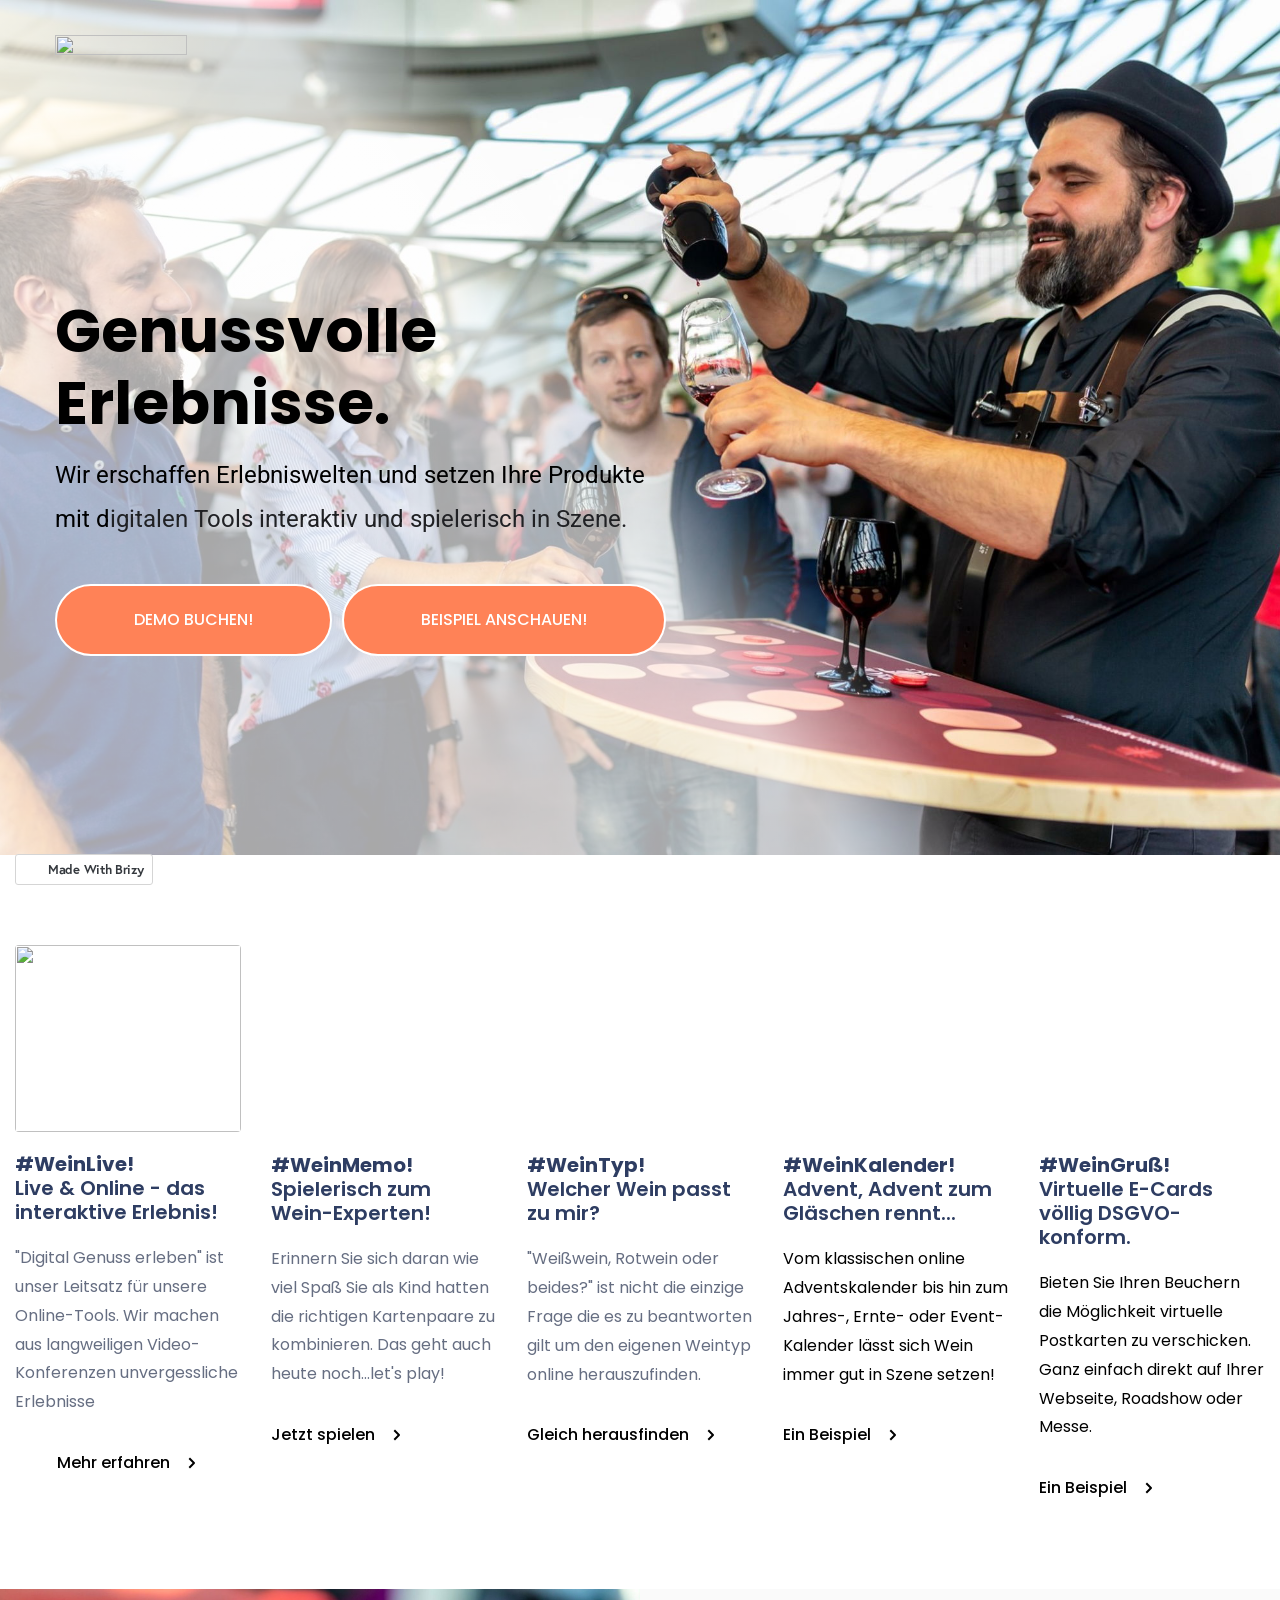
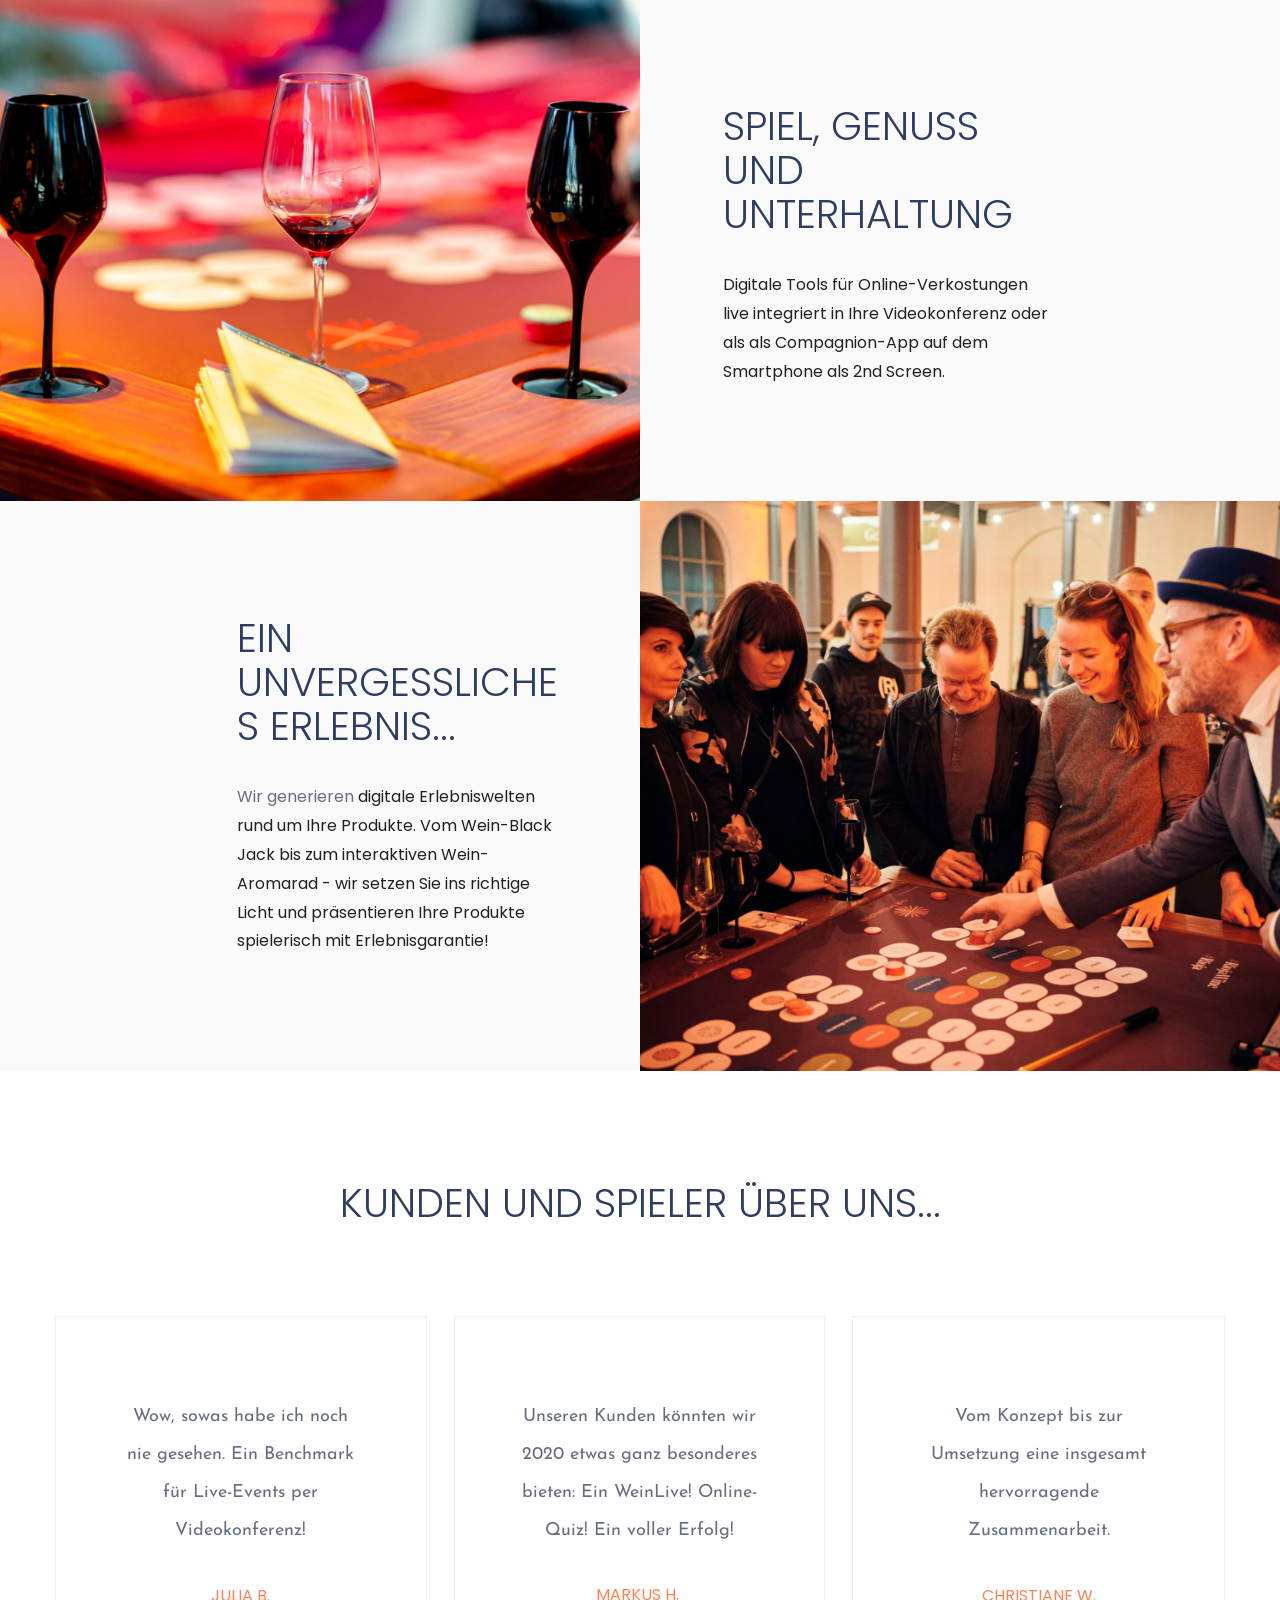
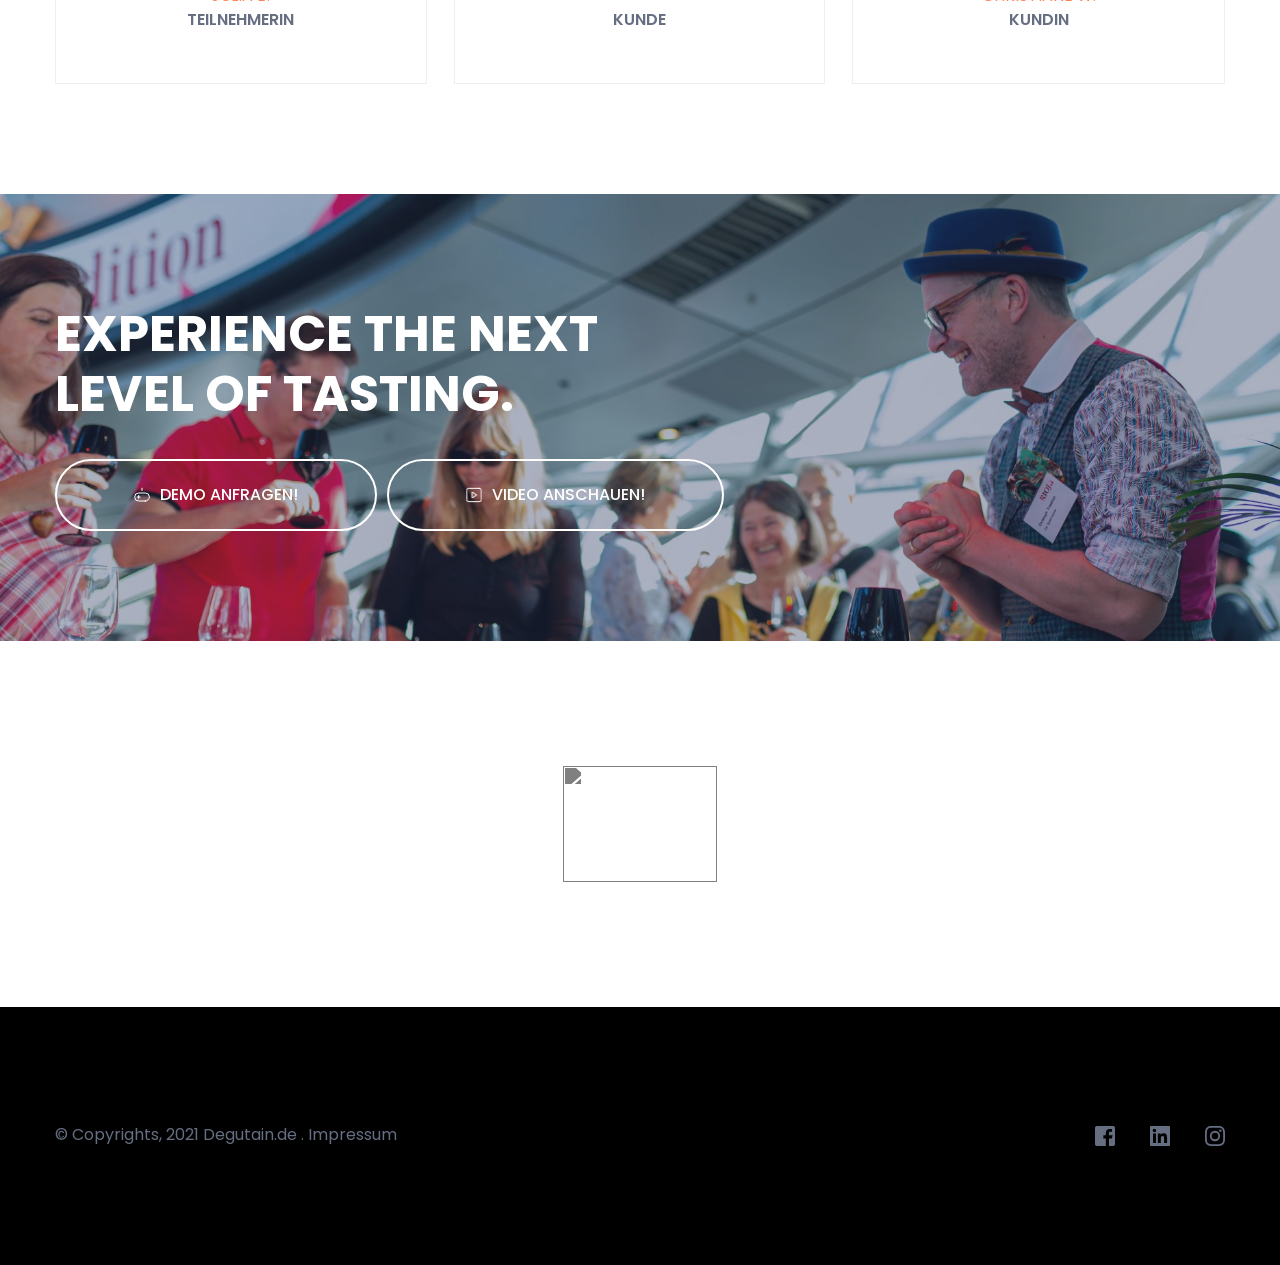
==== commit d060e93c: "Degutain.de" ====
--- a/index.html
+++ b/index.html
@@ -1,388 +1,869 @@
-<!DOCTYPE html><html lang="de"><head><style> a[href*="brizy.io"] { display: none !important; } </style><meta charset="utf-8" /><meta property="og:site_name" content="DEGUTAIN - DIGITAL. GENUSS. ERLEBEN." /><meta property="og:type" content="website" /><meta property="og:url" content="https://main--determined-lumiere-8e28e1.netlify.app" /><meta content="summary_large_image" name="twitter:card" />          <meta property="og:title" content="Home" />     <meta name="twitter:title" content="Home" />      <meta property="og:description" content="Wir schaffen Erlebniswelten mit digitalen, interaktiven Online-Events. Gamification für Online-Events erleben Sie bei uns mit unseren WeinLive! Shows. Let&#039;s play!" />     <meta name="twitter:description" content="Wir schaffen Erlebniswelten mit digitalen, interaktiven Online-Events. Gamification für Online-Events erleben Sie bei uns mit unseren WeinLive! Shows. Let&#039;s play!" />                  <meta property="og:image" content="assets/img/73a95ccca832e7db796a1e793d72864c.jpg" />         <meta property="twitter:image" content="assets/img/73a95ccca832e7db796a1e793d72864c.jpg">          <title>DEGUTAIN - DIGITAL. GENUSS. ERLEBEN.</title>      <meta name="description" content="Wir schaffen Erlebniswelten mit digitalen, interaktiven Online-Events. Gamification für Online-Events erleben Sie bei uns mit unseren WeinLive! Shows. Let&#039;s play!" />            <link rel="canonical" href="https://main--determined-lumiere-8e28e1.netlify.app" /><link rel="icon" href="https://cloud-1de12d.b-cdn.net/media/iW=32%26iH=any/a94def487bf978fae8fc6f3617b9874e.png" sizes="32x32"/><link rel="icon" href="https://cloud-1de12d.b-cdn.net/media/iW=192%26iH=any/a94def487bf978fae8fc6f3617b9874e.png" sizes="192x192"/><link rel="apple-touch-icon-precomposed" href="https://cloud-1de12d.b-cdn.net/media/iW=180&iH=any/a94def487bf978fae8fc6f3617b9874e.png"/><meta name="viewport" content="width=device-width, initial-scale=1"><link class="brz-link brz-link-bunny-fonts-prefetch" rel="dns-prefetch" href="//fonts.bunny.net"><link class="brz-link brz-link-bunny-fonts-preconnect" rel="preconnect" href="https://fonts.bunny.net/" crossorigin><link class="brz-link brz-link-cdn-preconnect" rel="preconnect" href="https://cloud-1de12d.b-cdn.net" crossorigin><link href="https://fonts.bunny.net/css?family=Poppins:100,100italic,200,200italic,300,300italic,regular,italic,500,500italic,600,600italic,700,700italic,800,800italic,900,900italic|Lato:100,100italic,300,300italic,regular,italic,700,700italic,900,900italic|Roboto:100,100italic,300,300italic,regular,italic,500,500italic,700,700italic,900,900italic|Yeseva One:regular|Average Sans:regular|Overpass:100,100italic,200,200italic,300,300italic,regular,italic,600,600italic,700,700italic,800,800italic,900,900italic|Josefin Sans:100,200,300,regular,500,600,700,100italic,200italic,300italic,italic,500italic,600italic,700italic&subset=arabic,bengali,cyrillic,cyrillic-ext,devanagari,greek,greek-ext,gujarati,hebrew,khmer,korean,latin-ext,tamil,telugu,thai,vietnamese&display=swap" class="brz-link brz-link-google" type="text/css" rel="stylesheet"/><link href="assets/236b6d2bbeda6d498bf352a75677575a.css" class="brz-link brz-link-preview-lib" data-brz-group="group-1_3" rel="stylesheet"/><link href="assets/d38b9bdf26b4b09eb5b5d4c9360a71b5.css" class="brz-link brz-link-preview" rel="stylesheet"/><style class="brz-style">.brz .brz-css-gzov27 {z-index: auto;margin: 0;}
-.brz .brz-css-gzov27.brz-section .brz-section__content {min-height: auto;display: flex;}
-.brz .brz-css-gzov27 .brz-container {justify-content: center;}
-.brz .brz-css-gzov27 > .slick-slider > .brz-slick-slider__dots {color: rgba(0,0,0,1);}
-.brz .brz-css-gzov27 > .slick-slider > .brz-slick-slider__arrow {color: rgba(0,0,0,.7);}
-@media (min-width:991px) {.brz .brz-css-gzov27 {display: block;}}
-@media (max-width:991px) and (min-width:768px) {.brz .brz-css-gzov27 {display: block;}}
-@media (max-width:767px) {.brz .brz-css-gzov27 {display: block;}}
-.brz .brz-css-1nkoeib {z-index: 100;}
-@media (min-width:991px) {.brz .brz-css-1nkoeib {z-index: 100;margin: 0;}
-	.brz .brz-css-1nkoeib.brz-section .brz-section__content {min-height: auto;display: flex;}
-	.brz .brz-css-1nkoeib .brz-container {justify-content: center;}
-	.brz .brz-css-1nkoeib > .slick-slider > .brz-slick-slider__dots:hover {color: rgba(0,0,0,1);}
-	.brz .brz-css-1nkoeib > .slick-slider > .brz-slick-slider__arrow:hover {color: rgba(0,0,0,.7);}}
-@media (min-width:991px) {.brz .brz-css-1nkoeib:hover {display: block;}}
-.brz .brz-css-9lwzop {padding: 75px 0px 75px 0px;}
-.brz .brz-css-9lwzop > .brz-bg {border-radius: 0px;mix-blend-mode: normal;}
-.brz .brz-css-9lwzop > .brz-bg {border: 0px solid rgba(102,115,141,0);}
-.brz .brz-css-9lwzop > .brz-bg > .brz-bg-image {background-size: cover;background-repeat: no-repeat;-webkit-mask-image: none;mask-image: none;}
-.brz .brz-css-9lwzop > .brz-bg > .brz-bg-image {background-image: none;filter: none;display: block;}
-.brz .brz-css-9lwzop > .brz-bg > .brz-bg-image:after {content: "";background-image: none;}
-.brz .brz-css-9lwzop > .brz-bg > .brz-bg-color {-webkit-mask-image: none;mask-image: none;}
-.brz .brz-css-9lwzop > .brz-bg > .brz-bg-color {background-color: rgba(0,0,0,0);background-image: none;}
-.brz .brz-css-9lwzop > .brz-bg > .brz-bg-map {display: none;}
-.brz .brz-css-9lwzop > .brz-bg > .brz-bg-map {filter: none;}
-.brz .brz-css-9lwzop > .brz-bg > .brz-bg-video {display: none;}
-.brz .brz-css-9lwzop > .brz-bg > .brz-bg-video {filter: none;}
-.brz .brz-css-9lwzop > .brz-bg > .brz-bg-shape__top {background-size: 100% 100px;height: 100px;transform: scale(1.02) rotateX(0deg) rotateY(0deg);z-index: auto;}
-.brz .brz-css-9lwzop > .brz-bg > .brz-bg-shape__top::after {background-image: none;-webkit-mask-image: none;background-size: 100% 100px;height: 100px;}
-.brz .brz-css-9lwzop > .brz-bg > .brz-bg-shape__bottom {background-size: 100% 100px;height: 100px;transform: scale(1.02) rotateX(-180deg) rotateY(-180deg);z-index: auto;}
-.brz .brz-css-9lwzop > .brz-bg > .brz-bg-shape__bottom::after {background-image: none;-webkit-mask-image: none;background-size: 100% 100px;height: 100px;}
-.brz .brz-css-9lwzop > .brz-bg > .brz-bg-slideshow  .brz-bg-slideshow-item {display: none;background-position: 50% 50%;}
-.brz .brz-css-9lwzop > .brz-bg > .brz-bg-slideshow  .brz-bg-slideshow-item {filter: none;}
-@media (min-width:991px) {.brz .brz-css-9lwzop > .brz-bg {transition-duration: .5s;transition-property: filter,box-shadow,background,border-radius,border-color;}
-	.brz .brz-css-9lwzop > .brz-bg > .brz-bg-image {background-attachment: scroll;transition-duration: .5s;transition-property: filter,box-shadow,background,border-radius,border-color;}
-	.brz .brz-css-9lwzop > .brz-bg > .brz-bg-color {transition-duration: .5s;transition-property: filter,box-shadow,background,border-radius,border-color;}
-	.brz .brz-css-9lwzop > .brz-bg > .brz-bg-map {transition-duration: .5s;transition-property: filter,box-shadow,background,border-radius,border-color;}
-	.brz .brz-css-9lwzop > .brz-bg > .brz-bg-video {transition-duration: .5s;transition-property: filter,box-shadow,background,border-radius,border-color;}}
-@media (max-width:991px) and (min-width:768px) {.brz .brz-css-9lwzop {padding: 50px 15px 50px 15px;}}
-@media (max-width:991px) and (min-width:768px) {.brz .brz-css-9lwzop > .brz-bg {transition-duration: .5s;transition-property: filter,box-shadow,background,border-radius,border-color;}
-	.brz .brz-css-9lwzop > .brz-bg > .brz-bg-image {transition-duration: .5s;transition-property: filter,box-shadow,background,border-radius,border-color;}
-	.brz .brz-css-9lwzop > .brz-bg > .brz-bg-color {transition-duration: .5s;transition-property: filter,box-shadow,background,border-radius,border-color;}
-	.brz .brz-css-9lwzop > .brz-bg > .brz-bg-map {transition-duration: .5s;transition-property: filter,box-shadow,background,border-radius,border-color;}
-	.brz .brz-css-9lwzop > .brz-bg > .brz-bg-video {transition-duration: .5s;transition-property: filter,box-shadow,background,border-radius,border-color;}}
-@media (max-width:767px) {.brz .brz-css-9lwzop {padding: 25px 15px 25px 15px;}}
-@media (max-width:767px) {.brz .brz-css-9lwzop > .brz-bg {transition-duration: .5s;transition-property: filter,box-shadow,background,border-radius,border-color;}
-	.brz .brz-css-9lwzop > .brz-bg > .brz-bg-image {transition-duration: .5s;transition-property: filter,box-shadow,background,border-radius,border-color;}
-	.brz .brz-css-9lwzop > .brz-bg > .brz-bg-color {transition-duration: .5s;transition-property: filter,box-shadow,background,border-radius,border-color;}
-	.brz .brz-css-9lwzop > .brz-bg > .brz-bg-map {transition-duration: .5s;transition-property: filter,box-shadow,background,border-radius,border-color;}
-	.brz .brz-css-9lwzop > .brz-bg > .brz-bg-video {transition-duration: .5s;transition-property: filter,box-shadow,background,border-radius,border-color;}}
-.brz .brz-css-1nfke30 {padding: 15px 0px 15px 0px;}
-@media (min-width:991px) {.brz .brz-css-1nfke30 {padding: 15px 0px 15px 0px;}
-	.brz .brz-css-1nfke30 > .brz-bg {border-radius: 0px;mix-blend-mode: normal;}
-	.brz .brz-css-1nfke30:hover > .brz-bg {border: 0px solid rgba(102,115,141,0);}
-	.brz .brz-css-1nfke30 > .brz-bg > .brz-bg-image {background-size: cover;background-repeat: no-repeat;-webkit-mask-image: none;mask-image: none;}
-	.brz .brz-css-1nfke30:hover > .brz-bg > .brz-bg-image {background-image: none;filter: none;display: block;}
-	.brz .brz-css-1nfke30:hover > .brz-bg > .brz-bg-image:after {content: "";background-image: none;}
-	.brz .brz-css-1nfke30 > .brz-bg > .brz-bg-color {-webkit-mask-image: none;mask-image: none;}
-	.brz .brz-css-1nfke30:hover > .brz-bg > .brz-bg-color {background-color: rgba(0,0,0,0);background-image: none;}
-	.brz .brz-css-1nfke30 > .brz-bg > .brz-bg-map {display: none;}
-	.brz .brz-css-1nfke30:hover > .brz-bg > .brz-bg-map {filter: none;}
-	.brz .brz-css-1nfke30 > .brz-bg > .brz-bg-video {display: none;}
-	.brz .brz-css-1nfke30:hover > .brz-bg > .brz-bg-video {filter: none;}
-	.brz .brz-css-1nfke30 > .brz-bg > .brz-bg-shape__top {background-size: 100% 100px;height: 100px;transform: scale(1.02) rotateX(0deg) rotateY(0deg);z-index: auto;}
-	.brz .brz-css-1nfke30 > .brz-bg > .brz-bg-shape__top::after {background-image: none;-webkit-mask-image: none;background-size: 100% 100px;height: 100px;}
-	.brz .brz-css-1nfke30 > .brz-bg > .brz-bg-shape__bottom {background-size: 100% 100px;height: 100px;transform: scale(1.02) rotateX(-180deg) rotateY(-180deg);z-index: auto;}
-	.brz .brz-css-1nfke30 > .brz-bg > .brz-bg-shape__bottom::after {background-image: none;-webkit-mask-image: none;background-size: 100% 100px;height: 100px;}
-	.brz .brz-css-1nfke30 > .brz-bg > .brz-bg-slideshow  .brz-bg-slideshow-item {display: none;background-position: 50% 50%;}
-	.brz .brz-css-1nfke30:hover > .brz-bg > .brz-bg-slideshow  .brz-bg-slideshow-item {filter: none;}}
-@media (min-width:991px) {.brz .brz-css-1nfke30:hover > .brz-bg {transition-duration: .5s;transition-property: filter,box-shadow,background,border-radius,border-color;}
-	.brz .brz-css-1nfke30:hover > .brz-bg > .brz-bg-image {background-attachment: scroll;transition-duration: .5s;transition-property: filter,box-shadow,background,border-radius,border-color;}
-	.brz .brz-css-1nfke30:hover > .brz-bg > .brz-bg-color {transition-duration: .5s;transition-property: filter,box-shadow,background,border-radius,border-color;}
-	.brz .brz-css-1nfke30:hover > .brz-bg > .brz-bg-map {transition-duration: .5s;transition-property: filter,box-shadow,background,border-radius,border-color;}
-	.brz .brz-css-1nfke30:hover > .brz-bg > .brz-bg-video {transition-duration: .5s;transition-property: filter,box-shadow,background,border-radius,border-color;}}
-@media (max-width:991px) and (min-width:768px) {.brz .brz-css-1nfke30 {padding: 15px 15px 20px 15px;}}
-@media (max-width:767px) {.brz .brz-css-1nfke30 {padding: 15px;}}
-.brz .brz-css-12nc4xu {border: 0px solid transparent;}
-@media (min-width:991px) {.brz .brz-css-12nc4xu {max-width: calc(1 * var(--brz-section-container-max-width,1170px));}}
-@media (max-width:991px) and (min-width:768px) {.brz .brz-css-12nc4xu {max-width: 100%;}}
-@media (max-width:767px) {.brz .brz-css-12nc4xu {max-width: 100%;}}
-@media (min-width:991px) {.brz .brz-css-1ofo81g:hover {border: 0px solid transparent;}}
-@media (min-width:991px) {.brz .brz-css-1ofo81g {max-width: calc(1 * var(--brz-section-container-max-width,1170px));}}
-.brz .brz-css-vkd00n {margin: 0;z-index: auto;align-items: flex-start;}
-.brz .brz-css-vkd00n > .brz-bg {border-radius: 0px;max-width: 100%;mix-blend-mode: normal;}
-.brz .brz-css-vkd00n > .brz-bg {border: 0px solid rgba(102,115,141,0);box-shadow: none;}
-.brz .brz-css-vkd00n > .brz-bg > .brz-bg-image {background-size: cover;background-repeat: no-repeat;-webkit-mask-image: none;mask-image: none;}
-.brz .brz-css-vkd00n > .brz-bg > .brz-bg-image {background-image: none;filter: none;display: block;}
-.brz .brz-css-vkd00n > .brz-bg > .brz-bg-image:after {content: "";background-image: none;}
-.brz .brz-css-vkd00n > .brz-bg > .brz-bg-color {-webkit-mask-image: none;mask-image: none;}
-.brz .brz-css-vkd00n > .brz-bg > .brz-bg-color {background-color: rgba(0,0,0,0);background-image: none;}
-.brz .brz-css-vkd00n > .brz-bg > .brz-bg-map {display: none;}
-.brz .brz-css-vkd00n > .brz-bg > .brz-bg-map {filter: none;}
-.brz .brz-css-vkd00n > .brz-bg > .brz-bg-video {display: none;}
-.brz .brz-css-vkd00n > .brz-bg > .brz-bg-video {filter: none;}
-.brz .brz-css-vkd00n > .brz-row {border: 0px solid transparent;}
-@media (min-width:991px) {.brz .brz-css-vkd00n {min-height: auto;display: flex;}
-	.brz .brz-css-vkd00n > .brz-bg {transition-duration: .5s;transition-property: filter,box-shadow,background,border-radius,border-color;}
-	.brz .brz-css-vkd00n > .brz-bg > .brz-bg-image {transition-duration: .5s;transition-property: filter,box-shadow,background,border-radius,border-color;}
-	.brz .brz-css-vkd00n > .brz-bg > .brz-bg-color {transition-duration: .5s;transition-property: filter,box-shadow,background,border-radius,border-color;}
-	.brz .brz-css-vkd00n > .brz-bg > .brz-bg-video {transition-duration: .5s;transition-property: filter,box-shadow,background,border-radius,border-color;}
-	.brz .brz-css-vkd00n > .brz-row {transition-duration: .5s;transition-property: filter,box-shadow,background,border-radius,border-color;}}
-@media (max-width:991px) and (min-width:768px) {.brz .brz-css-vkd00n {min-height: auto;display: flex;}
-	.brz .brz-css-vkd00n > .brz-bg {transition-duration: .5s;transition-property: filter,box-shadow,background,border-radius,border-color;}
-	.brz .brz-css-vkd00n > .brz-bg > .brz-bg-image {transition-duration: .5s;transition-property: filter,box-shadow,background,border-radius,border-color;}
-	.brz .brz-css-vkd00n > .brz-bg > .brz-bg-color {transition-duration: .5s;transition-property: filter,box-shadow,background,border-radius,border-color;}
-	.brz .brz-css-vkd00n > .brz-bg > .brz-bg-video {transition-duration: .5s;transition-property: filter,box-shadow,background,border-radius,border-color;}
-	.brz .brz-css-vkd00n > .brz-row {transition-duration: .5s;transition-property: filter,box-shadow,background,border-radius,border-color;flex-direction: row;flex-wrap: wrap;justify-content: flex-start;}}
-@media (max-width:767px) {.brz .brz-css-vkd00n {min-height: auto;display: flex;}
-	.brz .brz-css-vkd00n > .brz-bg {transition-duration: .5s;transition-property: filter,box-shadow,background,border-radius,border-color;}
-	.brz .brz-css-vkd00n > .brz-bg > .brz-bg-image {transition-duration: .5s;transition-property: filter,box-shadow,background,border-radius,border-color;}
-	.brz .brz-css-vkd00n > .brz-bg > .brz-bg-color {transition-duration: .5s;transition-property: filter,box-shadow,background,border-radius,border-color;}
-	.brz .brz-css-vkd00n > .brz-bg > .brz-bg-video {transition-duration: .5s;transition-property: filter,box-shadow,background,border-radius,border-color;}
-	.brz .brz-css-vkd00n > .brz-row {transition-duration: .5s;transition-property: filter,box-shadow,background,border-radius,border-color;flex-direction: row;flex-wrap: wrap;justify-content: flex-start;}}
-@media (min-width:991px) {.brz .brz-css-1iilb2n {margin: 0;z-index: auto;align-items: flex-start;}
-	.brz .brz-css-1iilb2n > .brz-bg {border-radius: 0px;max-width: 100%;mix-blend-mode: normal;}
-	.brz .brz-css-1iilb2n:hover > .brz-bg {border: 0px solid rgba(102,115,141,0);box-shadow: none;}
-	.brz .brz-css-1iilb2n > .brz-bg > .brz-bg-image {background-size: cover;background-repeat: no-repeat;-webkit-mask-image: none;mask-image: none;}
-	.brz .brz-css-1iilb2n:hover > .brz-bg > .brz-bg-image {background-image: none;filter: none;display: block;}
-	.brz .brz-css-1iilb2n:hover > .brz-bg > .brz-bg-image:after {content: "";background-image: none;}
-	.brz .brz-css-1iilb2n > .brz-bg > .brz-bg-color {-webkit-mask-image: none;mask-image: none;}
-	.brz .brz-css-1iilb2n:hover > .brz-bg > .brz-bg-color {background-color: rgba(0,0,0,0);background-image: none;}
-	.brz .brz-css-1iilb2n > .brz-bg > .brz-bg-map {display: none;}
-	.brz .brz-css-1iilb2n:hover > .brz-bg > .brz-bg-map {filter: none;}
-	.brz .brz-css-1iilb2n > .brz-bg > .brz-bg-video {display: none;}
-	.brz .brz-css-1iilb2n:hover > .brz-bg > .brz-bg-video {filter: none;}
-	.brz .brz-css-1iilb2n:hover > .brz-row {border: 0px solid transparent;}}
-@media (min-width:991px) {.brz .brz-css-1iilb2n {min-height: auto;display: flex;}
-	.brz .brz-css-1iilb2n:hover > .brz-bg {transition-duration: .5s;transition-property: filter,box-shadow,background,border-radius,border-color;}
-	.brz .brz-css-1iilb2n:hover > .brz-bg > .brz-bg-image {transition-duration: .5s;transition-property: filter,box-shadow,background,border-radius,border-color;}
-	.brz .brz-css-1iilb2n:hover > .brz-bg > .brz-bg-color {transition-duration: .5s;transition-property: filter,box-shadow,background,border-radius,border-color;}
-	.brz .brz-css-1iilb2n:hover > .brz-bg > .brz-bg-video {transition-duration: .5s;transition-property: filter,box-shadow,background,border-radius,border-color;}
-	.brz .brz-css-1iilb2n:hover > .brz-row {transition-duration: .5s;transition-property: filter,box-shadow,background,border-radius,border-color;}}
+<!DOCTYPE html><html lang="de"><head><meta charset="utf-8" /><meta property="og:site_name" content="DEGUTAIN - DIGITAL. GENUSS. ERLEBEN." /><meta property="og:type" content="website" /><meta property="og:url" content="https://main--determined-lumiere-8e28e1.netlify.app" /><meta content="summary_large_image" name="twitter:card" />          <meta property="og:title" content="Home" />     <meta name="twitter:title" content="Home" />      <meta property="og:description" content="Wir schaffen Erlebniswelten mit digitalen, interaktiven Online-Events. Gamification für Online-Events erleben Sie bei uns mit unseren WeinLive! Shows. Let&#039;s play!" />     <meta name="twitter:description" content="Wir schaffen Erlebniswelten mit digitalen, interaktiven Online-Events. Gamification für Online-Events erleben Sie bei uns mit unseren WeinLive! Shows. Let&#039;s play!" />                  <meta property="og:image" content="assets/img/73a95ccca832e7db796a1e793d72864c.jpg" />         <meta property="twitter:image" content="assets/img/73a95ccca832e7db796a1e793d72864c.jpg">          <title>DEGUTAIN - DIGITAL. GENUSS. ERLEBEN.</title>      <meta name="description" content="Wir schaffen Erlebniswelten mit digitalen, interaktiven Online-Events. Gamification für Online-Events erleben Sie bei uns mit unseren WeinLive! Shows. Let&#039;s play!" />            <link rel="canonical" href="https://main--determined-lumiere-8e28e1.netlify.app" /><link rel="icon" href="https://cloud-1de12d.becdn.net/media/iW=32%26iH=any/a94def487bf978fae8fc6f3617b9874e.png" sizes="32x32"/><link rel="icon" href="https://cloud-1de12d.becdn.net/media/iW=192%26iH=any/a94def487bf978fae8fc6f3617b9874e.png" sizes="192x192"/><link rel="apple-touch-icon-precomposed" href="https://cloud-1de12d.becdn.net/media/iW=180&iH=any/a94def487bf978fae8fc6f3617b9874e.png"/><meta name="viewport" content="width=device-width, initial-scale=1"><link class="brz-link brz-link-bunny-fonts-prefetch" rel="dns-prefetch" href="//fonts.bunny.net"><link class="brz-link brz-link-bunny-fonts-preconnect" rel="preconnect" href="https://fonts.bunny.net/" crossorigin><link class="brz-link brz-link-cdn-preconnect" rel="preconnect" href="https://cloud-1de12d.b-cdn.net" crossorigin><link class="brz-link brz-link-bunny-fonts-prefetch" rel="dns-prefetch" href="//fonts.bunny.net"><link class="brz-link brz-link-bunny-fonts-preconnect" rel="preconnect" href="https://fonts.bunny.net/" crossorigin><link class="brz-link brz-link-cdn-preconnect" rel="preconnect" href="https://cloud-1de12d.becdn.net" crossorigin><link href="https://fonts.bunny.net/css?family=Lato:100,100italic,300,300italic,regular,italic,700,700italic,900,900italic|Poppins:100,100italic,200,200italic,300,300italic,regular,italic,500,500italic,600,600italic,700,700italic,800,800italic,900,900italic|Roboto:100,100italic,300,300italic,regular,italic,500,500italic,700,700italic,900,900italic|Yeseva One:regular|Average Sans:regular|Overpass:100,100italic,200,200italic,300,300italic,regular,italic,600,600italic,700,700italic,800,800italic,900,900italic|Josefin Sans:100,200,300,regular,500,600,700,100italic,200italic,300italic,italic,500italic,600italic,700italic&subset=arabic,bengali,cyrillic,cyrillic-ext,devanagari,greek,greek-ext,gujarati,hebrew,khmer,korean,latin-ext,tamil,telugu,thai,vietnamese&display=swap" class="brz-link brz-link-google" type="text/css" rel="stylesheet"/><link href="assets/dac8d44f06bdb94e206f0186c6b099b6.css" class="brz-link brz-link-preview-lib" data-brz-group="group-1_3" rel="stylesheet"/><link href="assets/8a828c459f829b7cdd3f392d21c3e537.css" class="brz-link brz-link-preview-pro" rel="stylesheet"/><style class="brz-style">.brz .brz-css-1t60dxa {margin: 0;z-index: auto;align-items: flex-start;}
+.brz .brz-css-1t60dxa > .brz-bg {border-radius: 0px;max-width: 100%;mix-blend-mode: normal;}
+.brz .brz-css-1t60dxa > .brz-bg {border: 0px solid rgba(102,115,141,0);box-shadow: none;}
+.brz .brz-css-1t60dxa > .brz-bg > .brz-bg-image {background-size: cover;background-repeat: no-repeat;-webkit-mask-image: none;mask-image: none;}
+.brz .brz-css-1t60dxa > .brz-bg > .brz-bg-image {background-image: none;filter: none;display: block;}
+.brz .brz-css-1t60dxa > .brz-bg > .brz-bg-image:after {content: "";background-image: none;}
+.brz .brz-css-1t60dxa > .brz-bg > .brz-bg-color {-webkit-mask-image: none;mask-image: none;}
+.brz .brz-css-1t60dxa > .brz-bg > .brz-bg-color {background-color: rgba(0,0,0,0);background-image: none;}
+.brz .brz-css-1t60dxa > .brz-bg > .brz-bg-map {display: none;}
+.brz .brz-css-1t60dxa > .brz-bg > .brz-bg-map {filter: none;}
+.brz .brz-css-1t60dxa > .brz-bg > .brz-bg-video {display: none;}
+.brz .brz-css-1t60dxa > .brz-bg > .brz-bg-video {filter: none;}
+.brz .brz-css-1t60dxa > .brz-row {border: 0px solid transparent;}
+.brz .brz-css-1t60dxa > .brz-row, .brz .brz-css-1t60dxa > .brz-bg > .brz-bg-video, .brz .brz-css-1t60dxa > .brz-bg, .brz .brz-css-1t60dxa > .brz-bg > .brz-bg-image, .brz .brz-css-1t60dxa > .brz-bg > .brz-bg-color {transition-duration: .5s;transition-property: filter,box-shadow,background,border-radius,border-color;}
+@media (min-width:991px) {.brz .brz-css-1t60dxa {min-height: auto;display: flex;}}
+@media (max-width:991px) and (min-width:768px) {.brz .brz-css-1t60dxa > .brz-row {flex-direction: row;flex-wrap: wrap;justify-content: flex-start;}}
+@media (max-width:991px) and (min-width:768px) {.brz .brz-css-1t60dxa {min-height: auto;display: flex;}}
+@media (max-width:767px) {.brz .brz-css-1t60dxa > .brz-row {flex-direction: row;flex-wrap: wrap;justify-content: flex-start;}}
+@media (max-width:767px) {.brz .brz-css-1t60dxa {min-height: auto;display: flex;}}
+.brz .brz-css-1lv70y1 {z-index: auto;margin: 0;border: 0px solid transparent;padding: 5px 15px 5px 15px;min-height: 100%;transition-duration: .5s;transition-property: filter,box-shadow,background,border-radius,border-color;}
+@media (min-width:991px) {.brz .brz-css-1lv70y1 {display: flex;}}
+@media (max-width:991px) and (min-width:768px) {.brz .brz-css-1lv70y1 {display: flex;}}
+@media (max-width:767px) {.brz .brz-css-1lv70y1 {margin: 10px 0px 10px 0px;padding: 0;}}
+@media (max-width:767px) {.brz .brz-css-1lv70y1 {display: flex;}}
+.brz .brz-css-hk33hx {padding: 75px 0px 75px 0px;}
+.brz .brz-css-hk33hx > .brz-bg {border-radius: 0px;mix-blend-mode: normal;}
+.brz .brz-css-hk33hx > .brz-bg {border: 0px solid rgba(102,115,141,0);}
+.brz .brz-css-hk33hx > .brz-bg > .brz-bg-image {background-size: cover;background-repeat: no-repeat;-webkit-mask-image: none;mask-image: none;}
+.brz .brz-css-hk33hx > .brz-bg > .brz-bg-image {background-image: none;filter: none;display: block;}
+.brz .brz-css-hk33hx > .brz-bg > .brz-bg-image:after {content: "";background-image: none;}
+.brz .brz-css-hk33hx > .brz-bg > .brz-bg-color {-webkit-mask-image: none;mask-image: none;}
+.brz .brz-css-hk33hx > .brz-bg > .brz-bg-color {background-color: rgba(0,0,0,0);background-image: none;}
+.brz .brz-css-hk33hx > .brz-bg > .brz-bg-map {display: none;}
+.brz .brz-css-hk33hx > .brz-bg > .brz-bg-map {filter: none;}
+.brz .brz-css-hk33hx > .brz-bg > .brz-bg-video {display: none;}
+.brz .brz-css-hk33hx > .brz-bg > .brz-bg-video {filter: none;}
+.brz .brz-css-hk33hx > .brz-bg > .brz-bg-shape__top {background-size: 100% 100px;height: 100px;transform: scale(1.02) rotateX(0deg) rotateY(0deg);z-index: auto;}
+.brz .brz-css-hk33hx > .brz-bg > .brz-bg-shape__top::after {background-image: none;-webkit-mask-image: none;background-size: 100% 100px;height: 100px;}
+.brz .brz-css-hk33hx > .brz-bg > .brz-bg-shape__bottom {background-size: 100% 100px;height: 100px;transform: scale(1.02) rotateX(-180deg) rotateY(-180deg);z-index: auto;}
+.brz .brz-css-hk33hx > .brz-bg > .brz-bg-shape__bottom::after {background-image: none;-webkit-mask-image: none;background-size: 100% 100px;height: 100px;}
+.brz .brz-css-hk33hx > .brz-bg > .brz-bg-slideshow  .brz-bg-slideshow-item {display: none;background-position: 50% 50%;}
+.brz .brz-css-hk33hx > .brz-bg > .brz-bg-slideshow  .brz-bg-slideshow-item {filter: none;}
+.brz .brz-css-hk33hx > .brz-bg, .brz .brz-css-hk33hx > .brz-bg > .brz-bg-image, .brz .brz-css-hk33hx > .brz-bg > .brz-bg-map, .brz .brz-css-hk33hx > .brz-bg > .brz-bg-color, .brz .brz-css-hk33hx > .brz-bg > .brz-bg-video {transition-duration: .5s;transition-property: filter,box-shadow,background,border-radius,border-color;}
+@media (min-width:991px) {.brz .brz-css-hk33hx > .brz-bg > .brz-bg-image {background-attachment: scroll;}}
+@media (max-width:991px) and (min-width:768px) {.brz .brz-css-hk33hx {padding: 50px 15px 50px 15px;}}
+@media (max-width:767px) {.brz .brz-css-hk33hx {padding: 25px 15px 25px 15px;}}
+.brz .brz-css-1a9s282 {z-index: auto;margin: 0;}
+.brz .brz-css-1a9s282.brz-section .brz-section__content {min-height: auto;display: flex;}
+.brz .brz-css-1a9s282 .brz-container {justify-content: center;}
+.brz .brz-css-1a9s282 > .slick-slider > .brz-slick-slider__dots {color: rgba(0,0,0,1);}
+.brz .brz-css-1a9s282 > .slick-slider > .brz-slick-slider__arrow {color: rgba(0,0,0,.7);}
+.brz .brz-css-1a9s282 > .slick-slider > .brz-slick-slider__dots > .brz-slick-slider__pause {color: rgba(0,0,0,1);}
+@media (min-width:991px) {.brz .brz-css-1a9s282 {display: block;}}
+@media (max-width:991px) and (min-width:768px) {.brz .brz-css-1a9s282 {display: block;}}
+@media (max-width:767px) {.brz .brz-css-1a9s282 {display: block;}}
 .brz .brz-css-l9zt5v {padding: 10px;max-width: 100%;}
 @media (max-width:991px) and (min-width:768px) {.brz .brz-css-l9zt5v {padding: 0;}}
 @media (max-width:767px) {.brz .brz-css-l9zt5v {padding: 0;}}
-.brz .brz-css-alfm2m {padding: 0;}
-@media (min-width:991px) {.brz .brz-css-2nqo2w {padding: 0;max-width: 100%;}}
-.brz .brz-css-urn4rv {z-index: auto;flex: 1 1 50%;max-width: 50%;justify-content: flex-start;}
-.brz .brz-css-urn4rv .brz-columns__scroll-effect {justify-content: flex-start;}
-.brz .brz-css-urn4rv > .brz-bg {margin: 0;mix-blend-mode: normal;border-radius: 0px;}
-.brz .brz-css-urn4rv > .brz-bg {border: 0px solid rgba(102,115,141,0);box-shadow: none;}
-.brz .brz-css-urn4rv > .brz-bg > .brz-bg-image {background-size: cover;background-repeat: no-repeat;-webkit-mask-image: none;mask-image: none;}
-.brz .brz-css-urn4rv > .brz-bg > .brz-bg-image {background-image: none;filter: none;display: block;}
-.brz .brz-css-urn4rv > .brz-bg > .brz-bg-image:after {content: "";background-image: none;}
-.brz .brz-css-urn4rv > .brz-bg > .brz-bg-color {-webkit-mask-image: none;mask-image: none;}
-.brz .brz-css-urn4rv > .brz-bg > .brz-bg-color {background-color: rgba(0,0,0,0);background-image: none;}
-.brz .brz-css-urn4rv > .brz-bg > .brz-bg-map {display: none;}
-.brz .brz-css-urn4rv > .brz-bg > .brz-bg-map {filter: none;}
-.brz .brz-css-urn4rv > .brz-bg > .brz-bg-video {display: none;}
-.brz .brz-css-urn4rv > .brz-bg > .brz-bg-video {filter: none;}
-@media (min-width:991px) {.brz .brz-css-urn4rv > .brz-bg {transition-duration: .5s;transition-property: filter,box-shadow,background,border-radius,border-color;}
-	.brz .brz-css-urn4rv > .brz-bg > .brz-bg-image {transition-duration: .5s;transition-property: filter,box-shadow,background,border-radius,border-color;}
-	.brz .brz-css-urn4rv > .brz-bg > .brz-bg-color {transition-duration: .5s;transition-property: filter,box-shadow,background,border-radius,border-color;}}
-@media (max-width:991px) and (min-width:768px) {.brz .brz-css-urn4rv > .brz-bg {transition-duration: .5s;transition-property: filter,box-shadow,background,border-radius,border-color;}
-	.brz .brz-css-urn4rv > .brz-bg > .brz-bg-image {transition-duration: .5s;transition-property: filter,box-shadow,background,border-radius,border-color;}
-	.brz .brz-css-urn4rv > .brz-bg > .brz-bg-color {transition-duration: .5s;transition-property: filter,box-shadow,background,border-radius,border-color;}}
-@media (max-width:767px) {.brz .brz-css-urn4rv {flex: 1 1 100%;max-width: 100%;}
-	.brz .brz-css-urn4rv > .brz-bg {margin: 10px 0px 10px 0px;}}
-@media (max-width:767px) {.brz .brz-css-urn4rv > .brz-bg {transition-duration: .5s;transition-property: filter,box-shadow,background,border-radius,border-color;}
-	.brz .brz-css-urn4rv > .brz-bg > .brz-bg-image {transition-duration: .5s;transition-property: filter,box-shadow,background,border-radius,border-color;}
-	.brz .brz-css-urn4rv > .brz-bg > .brz-bg-color {transition-duration: .5s;transition-property: filter,box-shadow,background,border-radius,border-color;}}
-.brz .brz-css-1qigfsj {flex: 1 1 11.3%;max-width: 11.3%;justify-content: center;}
-.brz .brz-css-1qigfsj .brz-columns__scroll-effect {justify-content: center;}
-@media (min-width:991px) {.brz .brz-css-1qigfsj {z-index: auto;flex: 1 1 11.3%;max-width: 11.3%;justify-content: center;}
-	.brz .brz-css-1qigfsj .brz-columns__scroll-effect {justify-content: center;}
-	.brz .brz-css-1qigfsj > .brz-bg {margin: 0;mix-blend-mode: normal;border-radius: 0px;}
-	.brz .brz-css-1qigfsj:hover > .brz-bg {border: 0px solid rgba(102,115,141,0);box-shadow: none;}
-	.brz .brz-css-1qigfsj > .brz-bg > .brz-bg-image {background-size: cover;background-repeat: no-repeat;-webkit-mask-image: none;mask-image: none;}
-	.brz .brz-css-1qigfsj:hover > .brz-bg > .brz-bg-image {background-image: none;filter: none;display: block;}
-	.brz .brz-css-1qigfsj:hover > .brz-bg > .brz-bg-image:after {content: "";background-image: none;}
-	.brz .brz-css-1qigfsj > .brz-bg > .brz-bg-color {-webkit-mask-image: none;mask-image: none;}
-	.brz .brz-css-1qigfsj:hover > .brz-bg > .brz-bg-color {background-color: rgba(0,0,0,0);background-image: none;}
-	.brz .brz-css-1qigfsj > .brz-bg > .brz-bg-map {display: none;}
-	.brz .brz-css-1qigfsj:hover > .brz-bg > .brz-bg-map {filter: none;}
-	.brz .brz-css-1qigfsj > .brz-bg > .brz-bg-video {display: none;}
-	.brz .brz-css-1qigfsj:hover > .brz-bg > .brz-bg-video {filter: none;}}
-@media (min-width:991px) {.brz .brz-css-1qigfsj:hover > .brz-bg {transition-duration: .5s;transition-property: filter,box-shadow,background,border-radius,border-color;}
-	.brz .brz-css-1qigfsj:hover > .brz-bg > .brz-bg-image {transition-duration: .5s;transition-property: filter,box-shadow,background,border-radius,border-color;}
-	.brz .brz-css-1qigfsj:hover > .brz-bg > .brz-bg-color {transition-duration: .5s;transition-property: filter,box-shadow,background,border-radius,border-color;}}
-@media (max-width:767px) {.brz .brz-css-1qigfsj {flex: 1 1 26.1%;max-width: 26.1%;}}
-.brz .brz-css-11n149d {z-index: auto;margin: 0;border: 0px solid transparent;padding: 5px 15px 5px 15px;min-height: 100%;}
-@media (min-width:991px) {.brz .brz-css-11n149d {display: flex;transition-duration: .5s;transition-property: filter,box-shadow,background,border-radius,border-color;}}
-@media (max-width:991px) and (min-width:768px) {.brz .brz-css-11n149d {display: flex;transition-duration: .5s;transition-property: filter,box-shadow,background,border-radius,border-color;}}
-@media (max-width:767px) {.brz .brz-css-11n149d {margin: 10px 0px 10px 0px;padding: 0;}}
-@media (max-width:767px) {.brz .brz-css-11n149d {display: flex;transition-duration: .5s;transition-property: filter,box-shadow,background,border-radius,border-color;}}
-.brz .brz-css-12775rf {padding: 0;}
-@media (min-width:991px) {.brz .brz-css-12775rf {z-index: auto;margin: 0;border: 0px solid transparent;padding: 0;min-height: 100%;}}
-@media (min-width:991px) {.brz .brz-css-12775rf:hover {display: flex;transition-duration: .5s;transition-property: filter,box-shadow,background,border-radius,border-color;}}
-.brz .brz-css-v1iqye {padding: 0;margin: 10px 0px 10px 0px;justify-content: center;position: relative;}
-.brz .brz-css-v1iqye .brz-wrapper-transform {transform: none;}
-@media (min-width:991px) {.brz .brz-css-v1iqye {display: flex;z-index: auto;position: relative;}}
-@media (max-width:991px) and (min-width:768px) {.brz .brz-css-v1iqye {display: flex;z-index: auto;position: relative;}}
-@media (max-width:767px) {.brz .brz-css-v1iqye {display: flex;z-index: auto;position: relative;}}
-@media (min-width:991px) {.brz .brz-css-1rca2ls {padding: 0;margin: 10px 0px 10px 0px;justify-content: center;position: relative;}
-	.brz .brz-css-1rca2ls .brz-wrapper-transform {transform: none;}}
-@media (min-width:991px) {.brz .brz-css-1rca2ls {display: flex;z-index: auto;position: relative;}}
-.brz .brz-css-1pprifm:not(.brz-image--hovered) {max-width: 100%;}
-.brz .brz-css-1pprifm {height: auto;border-radius: 0px;mix-blend-mode: normal;}
-.brz .brz-css-1pprifm {box-shadow: none;border: 0px solid rgba(102,115,141,0);}
-.brz .brz-css-1pprifm .brz-picture:after {border-radius: 0px;}
-.brz .brz-css-1pprifm .brz-picture:after {box-shadow: none;background-color: rgba(255,255,255,0);background-image: none;}
-.brz .brz-css-1pprifm .brz-picture {-webkit-mask-image: none;mask-image: none;}
-.brz .brz-css-1pprifm .brz-picture {filter: none;}
-@media (min-width:991px) {.brz .brz-css-1pprifm {transition-duration: .5s;transition-property: filter,box-shadow,background,border-radius,border-color;}
-	.brz .brz-css-1pprifm .brz-picture:after {transition-duration: .5s;transition-property: filter,box-shadow,background,border-radius,border-color;}
-	.brz .brz-css-1pprifm .brz-picture {transition-duration: .5s;transition-property: filter,box-shadow,background,border-radius,border-color;}
-	.brz .brz-css-1pprifm.brz-image--withHover img.brz-img, .brz .brz-css-1pprifm.brz-image--withHover img.dynamic-image, .brz .brz-css-1pprifm.brz-image--withHover .brz-img__hover {transition-duration: .5s;}}
-@media (max-width:991px) and (min-width:768px) {.brz .brz-css-1pprifm {transition-duration: .5s;transition-property: filter,box-shadow,background,border-radius,border-color;}
-	.brz .brz-css-1pprifm .brz-picture:after {transition-duration: .5s;transition-property: filter,box-shadow,background,border-radius,border-color;}
-	.brz .brz-css-1pprifm .brz-picture {transition-duration: .5s;transition-property: filter,box-shadow,background,border-radius,border-color;}
-	.brz .brz-css-1pprifm.brz-image--withHover img.brz-img, .brz .brz-css-1pprifm.brz-image--withHover img.dynamic-image, .brz .brz-css-1pprifm.brz-image--withHover .brz-img__hover {transition-duration: .5s;}}
-@media (max-width:767px) {.brz .brz-css-1pprifm {transition-duration: .5s;transition-property: filter,box-shadow,background,border-radius,border-color;}
-	.brz .brz-css-1pprifm .brz-picture:after {transition-duration: .5s;transition-property: filter,box-shadow,background,border-radius,border-color;}
-	.brz .brz-css-1pprifm .brz-picture {transition-duration: .5s;transition-property: filter,box-shadow,background,border-radius,border-color;}
-	.brz .brz-css-1pprifm.brz-image--withHover img.brz-img, .brz .brz-css-1pprifm.brz-image--withHover img.dynamic-image, .brz .brz-css-1pprifm.brz-image--withHover .brz-img__hover {transition-duration: .5s;}}
-@media (min-width:991px) {.brz .brz-css-1kq4v67:not(.brz-image--hovered) {max-width: 100%;}
-	.brz .brz-css-1kq4v67 {height: auto;border-radius: 0px;mix-blend-mode: normal;}
-	.brz .brz-css-1kq4v67:hover {box-shadow: none;border: 0px solid rgba(102,115,141,0);}
-	.brz .brz-css-1kq4v67 .brz-picture:after {border-radius: 0px;}
-	.brz .brz-css-1kq4v67:hover .brz-picture:after {box-shadow: none;background-color: rgba(255,255,255,0);background-image: none;}
-	.brz .brz-css-1kq4v67 .brz-picture {-webkit-mask-image: none;mask-image: none;}
-	.brz .brz-css-1kq4v67:hover .brz-picture {filter: none;}}
-@media (min-width:991px) {.brz .brz-css-1kq4v67:hover {transition-duration: .5s;transition-property: filter,box-shadow,background,border-radius,border-color;}
-	.brz .brz-css-1kq4v67:hover .brz-picture:after {transition-duration: .5s;transition-property: filter,box-shadow,background,border-radius,border-color;}
-	.brz .brz-css-1kq4v67:hover .brz-picture {transition-duration: .5s;transition-property: filter,box-shadow,background,border-radius,border-color;}
-	.brz .brz-css-1kq4v67.brz-image--withHover img.brz-img, .brz .brz-css-1kq4v67.brz-image--withHover img.dynamic-image, .brz .brz-css-1kq4v67.brz-image--withHover .brz-img__hover {transition-duration: .5s;}}
-.brz .brz-css-1wush23.brz-hover-animation__container {max-width: 100%;}
-@media (min-width:991px) {.brz .brz-css-8p44t9.brz-hover-animation__container {max-width: 100%;}}
-.brz .brz-css-yzjul {padding-top: 15.3404%;}
-.brz .brz-css-yzjul > .brz-img {position: absolute;width: 100%;}
-@media (max-width:991px) and (min-width:768px) {.brz .brz-css-yzjul {padding-top: 15.3341%;}}
-@media (max-width:767px) {.brz .brz-css-yzjul {padding-top: 15.3387%;}}
-@media (min-width:991px) {.brz .brz-css-l4pk14 {padding-top: 15.3404%;}
-	.brz .brz-css-l4pk14 > .brz-img {position: absolute;width: 100%;}}
-.brz .brz-css-2ut2bv {width: 132.23px;height: 20.28px;margin-left: -.02px;margin-top: 0px;}
-@media (max-width:991px) and (min-width:768px) {.brz .brz-css-2ut2bv {width: 86.8px;height: 13.31px;margin-left: 0px;}}
-@media (max-width:767px) {.brz .brz-css-2ut2bv {width: 112.21px;height: 17.21px;margin-left: 0px;}}
-@media (min-width:991px) {.brz .brz-css-1o8kpos {width: 132.23px;height: 20.28px;margin-left: -.02px;margin-top: 0px;}}
-.brz .brz-css-rcvopo {flex: 1 1 88.7%;max-width: 88.7%;}
-@media (min-width:991px) {.brz .brz-css-rcvopo {z-index: auto;flex: 1 1 88.7%;max-width: 88.7%;justify-content: flex-start;}
-	.brz .brz-css-rcvopo .brz-columns__scroll-effect {justify-content: flex-start;}
-	.brz .brz-css-rcvopo > .brz-bg {margin: 0;mix-blend-mode: normal;border-radius: 0px;}
-	.brz .brz-css-rcvopo:hover > .brz-bg {border: 0px solid rgba(102,115,141,0);box-shadow: none;}
-	.brz .brz-css-rcvopo > .brz-bg > .brz-bg-image {background-size: cover;background-repeat: no-repeat;-webkit-mask-image: none;mask-image: none;}
-	.brz .brz-css-rcvopo:hover > .brz-bg > .brz-bg-image {background-image: none;filter: none;display: block;}
-	.brz .brz-css-rcvopo:hover > .brz-bg > .brz-bg-image:after {content: "";background-image: none;}
-	.brz .brz-css-rcvopo > .brz-bg > .brz-bg-color {-webkit-mask-image: none;mask-image: none;}
-	.brz .brz-css-rcvopo:hover > .brz-bg > .brz-bg-color {background-color: rgba(0,0,0,0);background-image: none;}
-	.brz .brz-css-rcvopo > .brz-bg > .brz-bg-map {display: none;}
-	.brz .brz-css-rcvopo:hover > .brz-bg > .brz-bg-map {filter: none;}
-	.brz .brz-css-rcvopo > .brz-bg > .brz-bg-video {display: none;}
-	.brz .brz-css-rcvopo:hover > .brz-bg > .brz-bg-video {filter: none;}}
-@media (min-width:991px) {.brz .brz-css-rcvopo:hover > .brz-bg {transition-duration: .5s;transition-property: filter,box-shadow,background,border-radius,border-color;}
-	.brz .brz-css-rcvopo:hover > .brz-bg > .brz-bg-image {transition-duration: .5s;transition-property: filter,box-shadow,background,border-radius,border-color;}
-	.brz .brz-css-rcvopo:hover > .brz-bg > .brz-bg-color {transition-duration: .5s;transition-property: filter,box-shadow,background,border-radius,border-color;}}
-@media (max-width:767px) {.brz .brz-css-rcvopo {flex: 1 1 100%;max-width: 100%;}}
-@media (max-width:767px) {.brz .brz-css-rcvopo > * {display: none;}
-	.brz .brz-css-rcvopo > .brz-column__items {display: none;}}
-@media (min-width:991px) {.brz .brz-css-ggc1s9 {z-index: auto;margin: 0;border: 0px solid transparent;padding: 5px 15px 5px 15px;min-height: 100%;}}
-@media (min-width:991px) {.brz .brz-css-ggc1s9:hover {display: flex;transition-duration: .5s;transition-property: filter,box-shadow,background,border-radius,border-color;}}
-.brz .brz-css-15zkqnf {margin: 0;}
-@media (min-width:991px) {.brz .brz-css-pdixgj {padding: 0;margin: 0;justify-content: center;position: relative;}
-	.brz .brz-css-pdixgj .brz-wrapper-transform {transform: none;}}
-@media (min-width:991px) {.brz .brz-css-pdixgj {display: flex;z-index: auto;position: relative;}}
-.brz .brz-css-5by99b {height: 50px;}
-@media (min-width:991px) {.brz .brz-css-sflbxg {height: 50px;}}
-.brz .brz-css-azrnh3 {margin: -7% 0px 0px 0px;}
-@media (min-width:991px) {.brz .brz-css-azrnh3 {z-index: auto;margin: -7% 0px 0px 0px;}
-	.brz .brz-css-azrnh3.brz-section .brz-section__content {min-height: auto;display: flex;}
-	.brz .brz-css-azrnh3 .brz-container {justify-content: center;}
-	.brz .brz-css-azrnh3 > .slick-slider > .brz-slick-slider__dots:hover {color: rgba(0,0,0,1);}
-	.brz .brz-css-azrnh3 > .slick-slider > .brz-slick-slider__arrow:hover {color: rgba(0,0,0,.7);}}
-@media (min-width:991px) {.brz .brz-css-azrnh3:hover {display: block;}}
-@media (max-width:991px) and (min-width:768px) {.brz .brz-css-azrnh3 {margin: -13% 0px 0px 0px;}}
-@media (max-width:767px) {.brz .brz-css-azrnh3 {margin: -23% 0px 0px 0px;}}
-.brz .brz-css-f14lxi {padding: 295px 0px 199px 0px;}
-.brz .brz-css-f14lxi > .brz-bg > .brz-bg-image {background-image: url("assets/img/71486db9f62fcf7221a68d6de77e3e27.jpg");background-position: 53% 35%;}
-.brz .brz-css-f14lxi > .brz-bg > .brz-bg-image:after {content: "";background-image: url("assets/img/71486db9f62fcf7221a68d6de77e3e27.jpg");}
-.brz .brz-css-f14lxi > .brz-bg > .brz-bg-color {background-color: transparent;background-image: linear-gradient(55deg,rgba(var(--brz-global-color8),.66) 45%,rgba(0,153,0,0) 54%);}
-@media (min-width:991px) {.brz .brz-css-f14lxi {padding: 295px 0px 199px 0px;}
-	.brz .brz-css-f14lxi > .brz-bg {border-radius: 0px;mix-blend-mode: normal;}
-	.brz .brz-css-f14lxi:hover > .brz-bg {border: 0px solid rgba(102,115,141,0);}
-	.brz .brz-css-f14lxi > .brz-bg > .brz-bg-image {background-size: cover;background-repeat: no-repeat;-webkit-mask-image: none;mask-image: none;}
-	.brz .brz-css-f14lxi:hover > .brz-bg > .brz-bg-image {background-image: url("assets/img/71486db9f62fcf7221a68d6de77e3e27.jpg");filter: none;background-position: 53% 35%;display: block;}
-	.brz .brz-css-f14lxi:hover > .brz-bg > .brz-bg-image:after {content: "";background-image: url("assets/img/71486db9f62fcf7221a68d6de77e3e27.jpg");}
-	.brz .brz-css-f14lxi > .brz-bg > .brz-bg-color {-webkit-mask-image: none;mask-image: none;}
-	.brz .brz-css-f14lxi:hover > .brz-bg > .brz-bg-color {background-color: transparent;background-image: linear-gradient(55deg,rgba(var(--brz-global-color8),.66) 45%,rgba(0,153,0,0) 54%);}
-	.brz .brz-css-f14lxi > .brz-bg > .brz-bg-map {display: none;}
-	.brz .brz-css-f14lxi:hover > .brz-bg > .brz-bg-map {filter: none;}
-	.brz .brz-css-f14lxi > .brz-bg > .brz-bg-video {display: none;}
-	.brz .brz-css-f14lxi:hover > .brz-bg > .brz-bg-video {filter: none;}
-	.brz .brz-css-f14lxi > .brz-bg > .brz-bg-shape__top {background-size: 100% 100px;height: 100px;transform: scale(1.02) rotateX(0deg) rotateY(0deg);z-index: auto;}
-	.brz .brz-css-f14lxi > .brz-bg > .brz-bg-shape__top::after {background-image: none;-webkit-mask-image: none;background-size: 100% 100px;height: 100px;}
-	.brz .brz-css-f14lxi > .brz-bg > .brz-bg-shape__bottom {background-size: 100% 100px;height: 100px;transform: scale(1.02) rotateX(-180deg) rotateY(-180deg);z-index: auto;}
-	.brz .brz-css-f14lxi > .brz-bg > .brz-bg-shape__bottom::after {background-image: none;-webkit-mask-image: none;background-size: 100% 100px;height: 100px;}
-	.brz .brz-css-f14lxi > .brz-bg > .brz-bg-slideshow  .brz-bg-slideshow-item {display: none;background-position: 50% 50%;}
-	.brz .brz-css-f14lxi:hover > .brz-bg > .brz-bg-slideshow  .brz-bg-slideshow-item {filter: none;}}
-@media (min-width:991px) {.brz .brz-css-f14lxi:hover > .brz-bg {transition-duration: .5s;transition-property: filter,box-shadow,background,border-radius,border-color;}
-	.brz .brz-css-f14lxi:hover > .brz-bg > .brz-bg-image {background-attachment: scroll;transition-duration: .5s;transition-property: filter,box-shadow,background,border-radius,border-color;}
-	.brz .brz-css-f14lxi:hover > .brz-bg > .brz-bg-color {transition-duration: .5s;transition-property: filter,box-shadow,background,border-radius,border-color;}
-	.brz .brz-css-f14lxi:hover > .brz-bg > .brz-bg-map {transition-duration: .5s;transition-property: filter,box-shadow,background,border-radius,border-color;}
-	.brz .brz-css-f14lxi:hover > .brz-bg > .brz-bg-video {transition-duration: .5s;transition-property: filter,box-shadow,background,border-radius,border-color;}}
-@media (max-width:991px) and (min-width:768px) {.brz .brz-css-f14lxi {padding: 110px 15px 50px 15px;}}
-@media (max-width:767px) {.brz .brz-css-f14lxi {padding: 125px 15px 40px 15px;}
-	.brz .brz-css-f14lxi > .brz-bg > .brz-bg-image {background-position: 47% 16%;}}
-@media (min-width:991px) {.brz .brz-css-ocjg1t:hover {border: 0px solid transparent;}}
-@media (min-width:991px) {.brz .brz-css-ocjg1t {max-width: calc(1 * var(--brz-section-container-max-width,1170px));}}
-@media (min-width:991px) {.brz .brz-css-7wi2lu {margin: 0;z-index: auto;align-items: flex-start;}
-	.brz .brz-css-7wi2lu > .brz-bg {border-radius: 0px;max-width: 100%;mix-blend-mode: normal;}
-	.brz .brz-css-7wi2lu:hover > .brz-bg {border: 0px solid rgba(102,115,141,0);box-shadow: none;}
-	.brz .brz-css-7wi2lu > .brz-bg > .brz-bg-image {background-size: cover;background-repeat: no-repeat;-webkit-mask-image: none;mask-image: none;}
-	.brz .brz-css-7wi2lu:hover > .brz-bg > .brz-bg-image {background-image: none;filter: none;display: block;}
-	.brz .brz-css-7wi2lu:hover > .brz-bg > .brz-bg-image:after {content: "";background-image: none;}
-	.brz .brz-css-7wi2lu > .brz-bg > .brz-bg-color {-webkit-mask-image: none;mask-image: none;}
-	.brz .brz-css-7wi2lu:hover > .brz-bg > .brz-bg-color {background-color: rgba(0,0,0,0);background-image: none;}
-	.brz .brz-css-7wi2lu > .brz-bg > .brz-bg-map {display: none;}
-	.brz .brz-css-7wi2lu:hover > .brz-bg > .brz-bg-map {filter: none;}
-	.brz .brz-css-7wi2lu > .brz-bg > .brz-bg-video {display: none;}
-	.brz .brz-css-7wi2lu:hover > .brz-bg > .brz-bg-video {filter: none;}
-	.brz .brz-css-7wi2lu:hover > .brz-row {border: 0px solid transparent;}}
-@media (min-width:991px) {.brz .brz-css-7wi2lu {min-height: auto;display: flex;}
-	.brz .brz-css-7wi2lu:hover > .brz-bg {transition-duration: .5s;transition-property: filter,box-shadow,background,border-radius,border-color;}
-	.brz .brz-css-7wi2lu:hover > .brz-bg > .brz-bg-image {transition-duration: .5s;transition-property: filter,box-shadow,background,border-radius,border-color;}
-	.brz .brz-css-7wi2lu:hover > .brz-bg > .brz-bg-color {transition-duration: .5s;transition-property: filter,box-shadow,background,border-radius,border-color;}
-	.brz .brz-css-7wi2lu:hover > .brz-bg > .brz-bg-video {transition-duration: .5s;transition-property: filter,box-shadow,background,border-radius,border-color;}
-	.brz .brz-css-7wi2lu:hover > .brz-row {transition-duration: .5s;transition-property: filter,box-shadow,background,border-radius,border-color;}}
-@media (min-width:991px) {.brz .brz-css-3525gg {padding: 0;max-width: 100%;}}
-.brz .brz-css-1vsv0ug {flex: 1 1 56.2%;max-width: 56.2%;}
-.brz .brz-css-1vsv0ug > .brz-bg {margin: 0;}
-@media (min-width:991px) {.brz .brz-css-1vsv0ug {z-index: auto;flex: 1 1 56.2%;max-width: 56.2%;justify-content: flex-start;}
-	.brz .brz-css-1vsv0ug .brz-columns__scroll-effect {justify-content: flex-start;}
-	.brz .brz-css-1vsv0ug > .brz-bg {margin: 0;mix-blend-mode: normal;border-radius: 0px;}
-	.brz .brz-css-1vsv0ug:hover > .brz-bg {border: 0px solid rgba(102,115,141,0);box-shadow: none;}
-	.brz .brz-css-1vsv0ug > .brz-bg > .brz-bg-image {background-size: cover;background-repeat: no-repeat;-webkit-mask-image: none;mask-image: none;}
-	.brz .brz-css-1vsv0ug:hover > .brz-bg > .brz-bg-image {background-image: none;filter: none;display: block;}
-	.brz .brz-css-1vsv0ug:hover > .brz-bg > .brz-bg-image:after {content: "";background-image: none;}
-	.brz .brz-css-1vsv0ug > .brz-bg > .brz-bg-color {-webkit-mask-image: none;mask-image: none;}
-	.brz .brz-css-1vsv0ug:hover > .brz-bg > .brz-bg-color {background-color: rgba(0,0,0,0);background-image: none;}
-	.brz .brz-css-1vsv0ug > .brz-bg > .brz-bg-map {display: none;}
-	.brz .brz-css-1vsv0ug:hover > .brz-bg > .brz-bg-map {filter: none;}
-	.brz .brz-css-1vsv0ug > .brz-bg > .brz-bg-video {display: none;}
-	.brz .brz-css-1vsv0ug:hover > .brz-bg > .brz-bg-video {filter: none;}}
-@media (min-width:991px) {.brz .brz-css-1vsv0ug:hover > .brz-bg {transition-duration: .5s;transition-property: filter,box-shadow,background,border-radius,border-color;}
-	.brz .brz-css-1vsv0ug:hover > .brz-bg > .brz-bg-image {transition-duration: .5s;transition-property: filter,box-shadow,background,border-radius,border-color;}
-	.brz .brz-css-1vsv0ug:hover > .brz-bg > .brz-bg-color {transition-duration: .5s;transition-property: filter,box-shadow,background,border-radius,border-color;}}
-@media (max-width:767px) {.brz .brz-css-1vsv0ug {flex: 1 1 82%;max-width: 82%;}}
-.brz .brz-css-10jocka {margin: 0;padding: 0px 35px 0px 0px;}
-@media (min-width:991px) {.brz .brz-css-10jocka {z-index: auto;margin: 0;border: 0px solid transparent;padding: 0px 35px 0px 0px;min-height: 100%;}}
-@media (min-width:991px) {.brz .brz-css-10jocka:hover {display: flex;transition-duration: .5s;transition-property: filter,box-shadow,background,border-radius,border-color;}}
-@media (max-width:991px) and (min-width:768px) {.brz .brz-css-10jocka {padding: 0;}}
-@media (max-width:767px) {.brz .brz-css-10jocka {padding: 0;}}
-.brz .brz-css-1lk8te6 {margin: 0;}
-@media (min-width:991px) {.brz .brz-css-1lk8te6 {padding: 0;margin: 0;justify-content: center;position: relative;}
-	.brz .brz-css-1lk8te6 .brz-wrapper-transform {transform: none;}}
-@media (min-width:991px) {.brz .brz-css-1lk8te6 {display: flex;z-index: auto;position: relative;}}
+.brz .brz-css-1l34pfk {height: 50px;}
+.brz .brz-css-1gmxb96 {z-index: auto;margin: 0;}
+.brz .brz-css-1gmxb96.brz-section .brz-section__content {min-height: auto;display: flex;}
+.brz .brz-css-1gmxb96 .brz-container {justify-content: center;}
+.brz .brz-css-1gmxb96 > .slick-slider > .brz-slick-slider__dots {color: rgba(0,0,0,1);}
+.brz .brz-css-1gmxb96 > .slick-slider > .brz-slick-slider__arrow {color: rgba(0,0,0,.7);}
+.brz .brz-css-1gmxb96 > .slick-slider > .brz-slick-slider__dots > .brz-slick-slider__pause {color: rgba(0,0,0,1);}
+@media (min-width:991px) {.brz .brz-css-1gmxb96 {display: block;}}
+@media (max-width:991px) and (min-width:768px) {.brz .brz-css-1gmxb96 {display: block;}}
+@media (max-width:767px) {.brz .brz-css-1gmxb96 {display: block;}}
+.brz .brz-css-11wyg7q {padding: 10px;max-width: 100%;}
+@media (max-width:991px) and (min-width:768px) {.brz .brz-css-11wyg7q {padding: 0;}}
+@media (max-width:767px) {.brz .brz-css-11wyg7q {padding: 0;}}
+.brz .brz-css-7cx3or {z-index: auto;flex: 1 1 50%;max-width: 50%;justify-content: flex-start;}
+.brz .brz-css-7cx3or .brz-columns__scroll-effect {justify-content: flex-start;}
+.brz .brz-css-7cx3or > .brz-bg {margin: 0;mix-blend-mode: normal;border-radius: 0px;}
+.brz .brz-css-7cx3or > .brz-bg {border: 0px solid rgba(102,115,141,0);box-shadow: none;}
+.brz .brz-css-7cx3or > .brz-bg > .brz-bg-image {background-size: cover;background-repeat: no-repeat;-webkit-mask-image: none;mask-image: none;}
+.brz .brz-css-7cx3or > .brz-bg > .brz-bg-image {background-image: none;filter: none;display: block;}
+.brz .brz-css-7cx3or > .brz-bg > .brz-bg-image:after {content: "";background-image: none;}
+.brz .brz-css-7cx3or > .brz-bg > .brz-bg-color {-webkit-mask-image: none;mask-image: none;}
+.brz .brz-css-7cx3or > .brz-bg > .brz-bg-color {background-color: rgba(0,0,0,0);background-image: none;}
+.brz .brz-css-7cx3or > .brz-bg > .brz-bg-map {display: none;}
+.brz .brz-css-7cx3or > .brz-bg > .brz-bg-map {filter: none;}
+.brz .brz-css-7cx3or > .brz-bg > .brz-bg-video {display: none;}
+.brz .brz-css-7cx3or > .brz-bg > .brz-bg-video {filter: none;}
+.brz .brz-css-7cx3or > .brz-bg, .brz .brz-css-7cx3or > .brz-bg > .brz-bg-image, .brz .brz-css-7cx3or > .brz-bg > .brz-bg-color {transition-duration: .5s;transition-property: filter,box-shadow,background,border-radius,border-color;}
+@media (max-width:767px) {.brz .brz-css-7cx3or {flex: 1 1 100%;max-width: 100%;}
+	.brz .brz-css-7cx3or > .brz-bg {margin: 10px 0px 10px 0px;}}
+.brz .brz-css-1pwhyjs {padding: 0;margin: 10px 0px 10px 0px;justify-content: center;position: relative;}
+.brz .brz-css-1pwhyjs .brz-wrapper-transform {transform: none;}
+@media (min-width:991px) {.brz .brz-css-1pwhyjs {display: flex;z-index: auto;position: relative;}}
+@media (max-width:991px) and (min-width:768px) {.brz .brz-css-1pwhyjs {display: flex;z-index: auto;position: relative;}}
+@media (max-width:767px) {.brz .brz-css-1pwhyjs {display: flex;z-index: auto;position: relative;}}
+.brz .brz-css-yeefjv {margin: 0;z-index: auto;align-items: flex-start;}
+.brz .brz-css-yeefjv > .brz-bg {border-radius: 0px;max-width: 100%;mix-blend-mode: normal;}
+.brz .brz-css-yeefjv > .brz-bg {border: 0px solid rgba(102,115,141,0);box-shadow: none;}
+.brz .brz-css-yeefjv > .brz-bg > .brz-bg-image {background-size: cover;background-repeat: no-repeat;-webkit-mask-image: none;mask-image: none;}
+.brz .brz-css-yeefjv > .brz-bg > .brz-bg-image {background-image: none;filter: none;display: block;}
+.brz .brz-css-yeefjv > .brz-bg > .brz-bg-image:after {content: "";background-image: none;}
+.brz .brz-css-yeefjv > .brz-bg > .brz-bg-color {-webkit-mask-image: none;mask-image: none;}
+.brz .brz-css-yeefjv > .brz-bg > .brz-bg-color {background-color: rgba(0,0,0,0);background-image: none;}
+.brz .brz-css-yeefjv > .brz-bg > .brz-bg-map {display: none;}
+.brz .brz-css-yeefjv > .brz-bg > .brz-bg-map {filter: none;}
+.brz .brz-css-yeefjv > .brz-bg > .brz-bg-video {display: none;}
+.brz .brz-css-yeefjv > .brz-bg > .brz-bg-video {filter: none;}
+.brz .brz-css-yeefjv > .brz-row {border: 0px solid transparent;}
+.brz .brz-css-yeefjv > .brz-row, .brz .brz-css-yeefjv > .brz-bg > .brz-bg-video, .brz .brz-css-yeefjv > .brz-bg, .brz .brz-css-yeefjv > .brz-bg > .brz-bg-image, .brz .brz-css-yeefjv > .brz-bg > .brz-bg-color {transition-duration: .5s;transition-property: filter,box-shadow,background,border-radius,border-color;}
+@media (min-width:991px) {.brz .brz-css-yeefjv {min-height: auto;display: flex;}}
+@media (max-width:991px) and (min-width:768px) {.brz .brz-css-yeefjv > .brz-row {flex-direction: row;flex-wrap: wrap;justify-content: flex-start;}}
+@media (max-width:991px) and (min-width:768px) {.brz .brz-css-yeefjv {min-height: auto;display: flex;}}
+@media (max-width:767px) {.brz .brz-css-yeefjv > .brz-row {flex-direction: row;flex-wrap: wrap;justify-content: flex-start;}}
+@media (max-width:767px) {.brz .brz-css-yeefjv {min-height: auto;display: flex;}}
+.brz .brz-css-s8sdbu {border: 0px solid transparent;}
+@media (min-width:991px) {.brz .brz-css-s8sdbu {max-width: calc(1 * var(--brz-section-container-max-width,1170px));}}
+@media (max-width:991px) and (min-width:768px) {.brz .brz-css-s8sdbu {max-width: 100%;}}
+@media (max-width:767px) {.brz .brz-css-s8sdbu {max-width: 100%;}}
+.brz .brz-css-1p0njo5 {padding: 75px 0px 75px 0px;}
+.brz .brz-css-1p0njo5 > .brz-bg {border-radius: 0px;mix-blend-mode: normal;}
+.brz .brz-css-1p0njo5 > .brz-bg {border: 0px solid rgba(102,115,141,0);}
+.brz .brz-css-1p0njo5 > .brz-bg > .brz-bg-image {background-size: cover;background-repeat: no-repeat;-webkit-mask-image: none;mask-image: none;}
+.brz .brz-css-1p0njo5 > .brz-bg > .brz-bg-image {background-image: none;filter: none;display: block;}
+.brz .brz-css-1p0njo5 > .brz-bg > .brz-bg-image:after {content: "";background-image: none;}
+.brz .brz-css-1p0njo5 > .brz-bg > .brz-bg-color {-webkit-mask-image: none;mask-image: none;}
+.brz .brz-css-1p0njo5 > .brz-bg > .brz-bg-color {background-color: rgba(0,0,0,0);background-image: none;}
+.brz .brz-css-1p0njo5 > .brz-bg > .brz-bg-map {display: none;}
+.brz .brz-css-1p0njo5 > .brz-bg > .brz-bg-map {filter: none;}
+.brz .brz-css-1p0njo5 > .brz-bg > .brz-bg-video {display: none;}
+.brz .brz-css-1p0njo5 > .brz-bg > .brz-bg-video {filter: none;}
+.brz .brz-css-1p0njo5 > .brz-bg > .brz-bg-shape__top {background-size: 100% 100px;height: 100px;transform: scale(1.02) rotateX(0deg) rotateY(0deg);z-index: auto;}
+.brz .brz-css-1p0njo5 > .brz-bg > .brz-bg-shape__top::after {background-image: none;-webkit-mask-image: none;background-size: 100% 100px;height: 100px;}
+.brz .brz-css-1p0njo5 > .brz-bg > .brz-bg-shape__bottom {background-size: 100% 100px;height: 100px;transform: scale(1.02) rotateX(-180deg) rotateY(-180deg);z-index: auto;}
+.brz .brz-css-1p0njo5 > .brz-bg > .brz-bg-shape__bottom::after {background-image: none;-webkit-mask-image: none;background-size: 100% 100px;height: 100px;}
+.brz .brz-css-1p0njo5 > .brz-bg > .brz-bg-slideshow  .brz-bg-slideshow-item {display: none;background-position: 50% 50%;}
+.brz .brz-css-1p0njo5 > .brz-bg > .brz-bg-slideshow  .brz-bg-slideshow-item {filter: none;}
+.brz .brz-css-1p0njo5 > .brz-bg, .brz .brz-css-1p0njo5 > .brz-bg > .brz-bg-image, .brz .brz-css-1p0njo5 > .brz-bg > .brz-bg-map, .brz .brz-css-1p0njo5 > .brz-bg > .brz-bg-color, .brz .brz-css-1p0njo5 > .brz-bg > .brz-bg-video {transition-duration: .5s;transition-property: filter,box-shadow,background,border-radius,border-color;}
+@media (min-width:991px) {.brz .brz-css-1p0njo5 > .brz-bg > .brz-bg-image {background-attachment: scroll;}}
+@media (max-width:991px) and (min-width:768px) {.brz .brz-css-1p0njo5 {padding: 50px 15px 50px 15px;}}
+@media (max-width:767px) {.brz .brz-css-1p0njo5 {padding: 25px 15px 25px 15px;}}
+.brz .brz-css-1fqcyjk {z-index: auto;margin: 0;}
+.brz .brz-css-1fqcyjk.brz-section .brz-section__content {min-height: auto;display: flex;}
+.brz .brz-css-1fqcyjk .brz-container {justify-content: center;}
+.brz .brz-css-1fqcyjk > .slick-slider > .brz-slick-slider__dots {color: rgba(0,0,0,1);}
+.brz .brz-css-1fqcyjk > .slick-slider > .brz-slick-slider__arrow {color: rgba(0,0,0,.7);}
+.brz .brz-css-1fqcyjk > .slick-slider > .brz-slick-slider__dots > .brz-slick-slider__pause {color: rgba(0,0,0,1);}
+@media (min-width:991px) {.brz .brz-css-1fqcyjk {display: block;}}
+@media (max-width:991px) and (min-width:768px) {.brz .brz-css-1fqcyjk {display: block;}}
+@media (max-width:767px) {.brz .brz-css-1fqcyjk {display: block;}}
+.brz .brz-css-1g7x3ez {border: 0px solid transparent;}
+@media (min-width:991px) {.brz .brz-css-1g7x3ez {max-width: calc(1 * var(--brz-section-container-max-width,1170px));}}
+@media (max-width:991px) and (min-width:768px) {.brz .brz-css-1g7x3ez {max-width: 100%;}}
+@media (max-width:767px) {.brz .brz-css-1g7x3ez {max-width: 100%;}}
+.brz .brz-css-1iwg43p {height: 50px;}
+.brz .brz-css-11bh18 {width: 100%;mix-blend-mode: normal;}
+.brz .brz-css-1rm6m1x {height: 50px;}
+.brz .brz-css-1xqfvsz {margin: 0;z-index: auto;align-items: flex-start;}
+.brz .brz-css-1xqfvsz > .brz-bg {border-radius: 0px;max-width: 100%;mix-blend-mode: normal;}
+.brz .brz-css-1xqfvsz > .brz-bg {border: 0px solid rgba(102,115,141,0);box-shadow: none;}
+.brz .brz-css-1xqfvsz > .brz-bg > .brz-bg-image {background-size: cover;background-repeat: no-repeat;-webkit-mask-image: none;mask-image: none;}
+.brz .brz-css-1xqfvsz > .brz-bg > .brz-bg-image {background-image: none;filter: none;display: block;}
+.brz .brz-css-1xqfvsz > .brz-bg > .brz-bg-image:after {content: "";background-image: none;}
+.brz .brz-css-1xqfvsz > .brz-bg > .brz-bg-color {-webkit-mask-image: none;mask-image: none;}
+.brz .brz-css-1xqfvsz > .brz-bg > .brz-bg-color {background-color: rgba(0,0,0,0);background-image: none;}
+.brz .brz-css-1xqfvsz > .brz-bg > .brz-bg-map {display: none;}
+.brz .brz-css-1xqfvsz > .brz-bg > .brz-bg-map {filter: none;}
+.brz .brz-css-1xqfvsz > .brz-bg > .brz-bg-video {display: none;}
+.brz .brz-css-1xqfvsz > .brz-bg > .brz-bg-video {filter: none;}
+.brz .brz-css-1xqfvsz > .brz-row {border: 0px solid transparent;}
+.brz .brz-css-1xqfvsz > .brz-row, .brz .brz-css-1xqfvsz > .brz-bg > .brz-bg-video, .brz .brz-css-1xqfvsz > .brz-bg, .brz .brz-css-1xqfvsz > .brz-bg > .brz-bg-image, .brz .brz-css-1xqfvsz > .brz-bg > .brz-bg-color {transition-duration: .5s;transition-property: filter,box-shadow,background,border-radius,border-color;}
+@media (min-width:991px) {.brz .brz-css-1xqfvsz {min-height: auto;display: flex;}}
+@media (max-width:991px) and (min-width:768px) {.brz .brz-css-1xqfvsz > .brz-row {flex-direction: row;flex-wrap: wrap;justify-content: flex-start;}}
+@media (max-width:991px) and (min-width:768px) {.brz .brz-css-1xqfvsz {min-height: auto;display: flex;}}
+@media (max-width:767px) {.brz .brz-css-1xqfvsz > .brz-row {flex-direction: row;flex-wrap: wrap;justify-content: flex-start;}}
+@media (max-width:767px) {.brz .brz-css-1xqfvsz {min-height: auto;display: flex;}}
+.brz .brz-css-9vtf4w {padding: 10px;max-width: 100%;}
+@media (max-width:991px) and (min-width:768px) {.brz .brz-css-9vtf4w {padding: 0;}}
+@media (max-width:767px) {.brz .brz-css-9vtf4w {padding: 0;}}
+.brz .brz-css-j4hqxc {z-index: auto;flex: 1 1 50%;max-width: 50%;justify-content: flex-start;}
+.brz .brz-css-j4hqxc .brz-columns__scroll-effect {justify-content: flex-start;}
+.brz .brz-css-j4hqxc > .brz-bg {margin: 0;mix-blend-mode: normal;border-radius: 0px;}
+.brz .brz-css-j4hqxc > .brz-bg {border: 0px solid rgba(102,115,141,0);box-shadow: none;}
+.brz .brz-css-j4hqxc > .brz-bg > .brz-bg-image {background-size: cover;background-repeat: no-repeat;-webkit-mask-image: none;mask-image: none;}
+.brz .brz-css-j4hqxc > .brz-bg > .brz-bg-image {background-image: none;filter: none;display: block;}
+.brz .brz-css-j4hqxc > .brz-bg > .brz-bg-image:after {content: "";background-image: none;}
+.brz .brz-css-j4hqxc > .brz-bg > .brz-bg-color {-webkit-mask-image: none;mask-image: none;}
+.brz .brz-css-j4hqxc > .brz-bg > .brz-bg-color {background-color: rgba(0,0,0,0);background-image: none;}
+.brz .brz-css-j4hqxc > .brz-bg > .brz-bg-map {display: none;}
+.brz .brz-css-j4hqxc > .brz-bg > .brz-bg-map {filter: none;}
+.brz .brz-css-j4hqxc > .brz-bg > .brz-bg-video {display: none;}
+.brz .brz-css-j4hqxc > .brz-bg > .brz-bg-video {filter: none;}
+.brz .brz-css-j4hqxc > .brz-bg, .brz .brz-css-j4hqxc > .brz-bg > .brz-bg-image, .brz .brz-css-j4hqxc > .brz-bg > .brz-bg-color {transition-duration: .5s;transition-property: filter,box-shadow,background,border-radius,border-color;}
+@media (max-width:767px) {.brz .brz-css-j4hqxc {flex: 1 1 100%;max-width: 100%;}
+	.brz .brz-css-j4hqxc > .brz-bg {margin: 10px 0px 10px 0px;}}
+.brz .brz-css-deflzo {z-index: auto;margin: 0;border: 0px solid transparent;padding: 5px 15px 5px 15px;min-height: 100%;transition-duration: .5s;transition-property: filter,box-shadow,background,border-radius,border-color;}
+@media (min-width:991px) {.brz .brz-css-deflzo {display: flex;}}
+@media (max-width:991px) and (min-width:768px) {.brz .brz-css-deflzo {display: flex;}}
+@media (max-width:767px) {.brz .brz-css-deflzo {margin: 10px 0px 10px 0px;padding: 0;}}
+@media (max-width:767px) {.brz .brz-css-deflzo {display: flex;}}
+.brz .brz-css-nx4n8g:not(.brz-image--hovered) {max-width: 38%;}
+.brz .brz-css-nx4n8g {height: auto;border-radius: 0px;mix-blend-mode: normal;}
+.brz .brz-css-nx4n8g {box-shadow: none;border: 0px solid rgba(102,115,141,0);}
+.brz .brz-css-nx4n8g .brz-picture:after {border-radius: 0px;}
+.brz .brz-css-nx4n8g .brz-picture:after {box-shadow: none;background-color: rgba(255,255,255,0);background-image: none;}
+.brz .brz-css-nx4n8g .brz-picture {-webkit-mask-image: none;mask-image: none;}
+.brz .brz-css-nx4n8g .brz-picture {filter: none;}
+.brz .brz-css-nx4n8g, .brz .brz-css-nx4n8g .brz-picture:after, .brz .brz-css-nx4n8g .brz-picture, .brz .brz-css-nx4n8g.brz-image--withHover img.brz-img, .brz .brz-css-nx4n8g.brz-image--withHover img.dynamic-image, .brz .brz-css-nx4n8g.brz-image--withHover .brz-img__hover {transition-duration: .5s;transition-property: filter,box-shadow,background,border-radius,border-color;}
+@media (max-width:767px) {.brz .brz-css-nx4n8g:not(.brz-image--hovered) {max-width: 29%;}}
+.brz .brz-css-1rr0sv0.brz-hover-animation__container {max-width: 38%;}
+@media (max-width:767px) {.brz .brz-css-1rr0sv0.brz-hover-animation__container {max-width: 29%;}}
+.brz .brz-css-13y702z {padding-top: 100.3734%;}
+.brz .brz-css-13y702z > .brz-img {position: absolute;width: 100%;}
+@media (max-width:991px) and (min-width:768px) {.brz .brz-css-13y702z {padding-top: 100.3694%;}}
+@media (max-width:767px) {.brz .brz-css-13y702z {padding-top: 100.3748%;}}
+.brz .brz-css-1kkl9ue {width: 109.26px;height: 115.44px;margin-inline-start: -9.11px;margin-top: -12.02px;}
+@media (max-width:991px) and (min-width:768px) {.brz .brz-css-1kkl9ue {width: 97.45px;height: 102.97px;margin-inline-start: -8.12px;margin-top: -10.73px;}}
+@media (max-width:767px) {.brz .brz-css-1kkl9ue {width: 128.06px;height: 135.31px;margin-inline-start: -10.67px;margin-top: -14.09px;}}
+.brz .brz-css-1ca7hoe:not(.brz-image--hovered) {max-width: 38%;}
+.brz .brz-css-1ca7hoe {height: auto;border-radius: 0px;mix-blend-mode: normal;}
+.brz .brz-css-1ca7hoe {box-shadow: none;border: 0px solid rgba(102,115,141,0);}
+.brz .brz-css-1ca7hoe .brz-picture:after {border-radius: 0px;}
+.brz .brz-css-1ca7hoe .brz-picture:after {box-shadow: none;background-color: rgba(255,255,255,0);background-image: none;}
+.brz .brz-css-1ca7hoe .brz-picture {-webkit-mask-image: none;mask-image: none;}
+.brz .brz-css-1ca7hoe .brz-picture {filter: none;}
+.brz .brz-css-1ca7hoe, .brz .brz-css-1ca7hoe .brz-picture:after, .brz .brz-css-1ca7hoe .brz-picture, .brz .brz-css-1ca7hoe.brz-image--withHover img.brz-img, .brz .brz-css-1ca7hoe.brz-image--withHover img.dynamic-image, .brz .brz-css-1ca7hoe.brz-image--withHover .brz-img__hover {transition-duration: .5s;transition-property: filter,box-shadow,background,border-radius,border-color;}
+@media (max-width:767px) {.brz .brz-css-1ca7hoe:not(.brz-image--hovered) {max-width: 29%;}}
+.brz .brz-css-14yaxf0.brz-hover-animation__container {max-width: 38%;}
+@media (max-width:767px) {.brz .brz-css-14yaxf0.brz-hover-animation__container {max-width: 29%;}}
+.brz .brz-css-1dhsnn2 {padding-top: 100%;}
+.brz .brz-css-1dhsnn2 > .brz-img {position: absolute;width: 100%;}
+.brz .brz-css-155usdj {width: 122.01px;height: 122.01px;margin-inline-start: -15.48px;margin-top: -15.48px;}
+@media (max-width:991px) and (min-width:768px) {.brz .brz-css-155usdj {width: 108.82px;height: 108.82px;margin-inline-start: -13.8px;margin-top: -13.8px;}}
+@media (max-width:767px) {.brz .brz-css-155usdj {width: 143px;height: 143px;margin-inline-start: -18.14px;margin-top: -18.14px;}}
+.brz .brz-css-1anb0b4:not(.brz-image--hovered) {max-width: 38%;}
+.brz .brz-css-1anb0b4 {height: auto;border-radius: 0px;mix-blend-mode: normal;}
+.brz .brz-css-1anb0b4 {box-shadow: none;border: 0px solid rgba(102,115,141,0);}
+.brz .brz-css-1anb0b4 .brz-picture:after {border-radius: 0px;}
+.brz .brz-css-1anb0b4 .brz-picture:after {box-shadow: none;background-color: rgba(255,255,255,0);background-image: none;}
+.brz .brz-css-1anb0b4 .brz-picture {-webkit-mask-image: none;mask-image: none;}
+.brz .brz-css-1anb0b4 .brz-picture {filter: none;}
+.brz .brz-css-1anb0b4, .brz .brz-css-1anb0b4 .brz-picture:after, .brz .brz-css-1anb0b4 .brz-picture, .brz .brz-css-1anb0b4.brz-image--withHover img.brz-img, .brz .brz-css-1anb0b4.brz-image--withHover img.dynamic-image, .brz .brz-css-1anb0b4.brz-image--withHover .brz-img__hover {transition-duration: .5s;transition-property: filter,box-shadow,background,border-radius,border-color;}
+@media (max-width:767px) {.brz .brz-css-1anb0b4:not(.brz-image--hovered) {max-width: 29%;}}
+.brz .brz-css-a9duo4 {width: 100%;mix-blend-mode: normal;}
+.brz .brz-css-1pyb6xt {z-index: auto;margin: 0;border: 0px solid transparent;padding: 5px 15px 5px 15px;min-height: 100%;transition-duration: .5s;transition-property: filter,box-shadow,background,border-radius,border-color;}
+@media (min-width:991px) {.brz .brz-css-1pyb6xt {display: flex;}}
+@media (max-width:991px) and (min-width:768px) {.brz .brz-css-1pyb6xt {display: flex;}}
+@media (max-width:767px) {.brz .brz-css-1pyb6xt {margin: 10px 0px 10px 0px;padding: 0;}}
+@media (max-width:767px) {.brz .brz-css-1pyb6xt {display: flex;}}
+.brz .brz-css-v5fh7z {padding: 0;margin: 10px 0px 10px 0px;justify-content: center;position: relative;}
+.brz .brz-css-v5fh7z .brz-wrapper-transform {transform: none;}
+@media (min-width:991px) {.brz .brz-css-v5fh7z {display: flex;z-index: auto;position: relative;}}
+@media (max-width:991px) and (min-width:768px) {.brz .brz-css-v5fh7z {display: flex;z-index: auto;position: relative;}}
+@media (max-width:767px) {.brz .brz-css-v5fh7z {display: flex;z-index: auto;position: relative;}}
+.brz .brz-css-t7q37 {padding-top: 83.3136%;}
+.brz .brz-css-t7q37 > .brz-img {position: absolute;width: 100%;}
+@media (max-width:991px) and (min-width:768px) {.brz .brz-css-t7q37 {padding-top: 83.3118%;}}
+@media (max-width:767px) {.brz .brz-css-t7q37 {padding-top: 39.9902%;}}
+.brz .brz-css-4xggqv {width: 559.31px;height: 293.08px;margin-inline-start: -102.65px;margin-top: 0px;}
+@media (max-width:991px) and (min-width:768px) {.brz .brz-css-4xggqv {width: 558.05px;height: 292.42px;margin-inline-start: -102.42px;}}
+@media (max-width:767px) {.brz .brz-css-4xggqv {width: 410px;height: 214.84px;margin-inline-start: 0px;}}
+.brz .brz-css-1lln0vb {width: 100%;mix-blend-mode: normal;}
+.brz .brz-css-ixf2zd {z-index: auto;position: relative;margin: 10px 0px 10px 0px;justify-content: center;padding: 0;gap: 20px 10px;}
+@media (min-width:991px) {.brz .brz-css-ixf2zd {position: relative;}
+	.brz .brz-css-ixf2zd {display: flex;}}
+@media (max-width:991px) and (min-width:768px) {.brz .brz-css-ixf2zd {position: relative;}
+	.brz .brz-css-ixf2zd {display: flex;}}
+@media (max-width:767px) {.brz .brz-css-ixf2zd {position: relative;}
+	.brz .brz-css-ixf2zd {display: flex;}}
+.brz .brz-css-10nc4qq {justify-content: center;padding: 0;gap: 20px 10px;}
+.brz .brz-css-10koqpj {font-size: 16px;margin-inline-start: 10px;margin-inline-end: 0;stroke-width: 1;}
+.brz .brz-css-e9r30s.brz-btn--hover:not(.brz-btn--hover-in), .brz .brz-css-e9r30s.brz-btn--hover-in:before {background-color: rgba(var(--brz-global-color3),1);background-image: none;}
+.brz .brz-css-e9r30s.brz-btn--hover:not(.brz-btn--hover-in):before, .brz .brz-css-e9r30s.brz-btn--hover-in {background-color: rgba(var(--brz-global-color3),.8);background-image: none;}
+.brz .brz-css-e9r30s.brz-btn--hover:not(.brz-btn--hover-in), .brz .brz-css-e9r30s.brz-btn--hover-in:before, .brz .brz-css-e9r30s.brz-btn--hover:not(.brz-btn--hover-in):before, .brz .brz-css-e9r30s.brz-btn--hover-in {transition-duration: .6s;}
+@media (min-width:991px) {.brz .brz-css-e9r30s.brz-back-pulse:before {animation-duration: .6s;}}
+@media (max-width:991px) and (min-width:768px) {.brz .brz-css-e9r30s.brz-back-pulse:before {animation-duration: .6s;}}
+@media (max-width:767px) {.brz .brz-css-e9r30s.brz-back-pulse:before {animation-duration: .6s;}}
+.brz .brz-css-1nmmzyp.brz-btn {font-family: var(--brz-buttonfontfamily,initial);font-weight: var(--brz-buttonfontweight,initial);font-weight: var(--brz-buttonbold,initial);font-size: var(--brz-buttonfontsize,initial);line-height: var(--brz-buttonlineheight,initial);letter-spacing: var(--brz-buttonletterspacing,initial);font-variation-settings: var(--brz-buttonfontvariation,initial);font-style: var(--brz-buttonitalic,initial);text-decoration: var(--brz-buttontextdecoration,initial) !important;text-transform: var(--brz-buttontexttransform,initial) !important;border-radius: 0;flex-flow: row-reverse nowrap;padding: 14px 42px 14px 42px;padding: 14px 42px;width: auto;}
+.brz .brz-css-1nmmzyp.brz-btn {display: flex;color: rgba(var(--brz-global-color8),1);border: 2px solid rgba(var(--brz-global-color3),1);box-shadow: none;}
+.brz .brz-css-1nmmzyp.brz-btn:not(.brz-btn--hover) {background-color: rgba(var(--brz-global-color3),1);background-image: none;}
+.brz .brz-css-1nmmzyp.brz-btn .brz-icon-svg-custom {background-color: rgba(var(--brz-global-color8),1);}
+.brz .brz-css-1nmmzyp.brz-btn.brz-btn-submit {color: rgba(var(--brz-global-color8),1);background-color: rgba(var(--brz-global-color3),1);background-image: none;}
+.brz .brz-css-1nmmzyp:after {height: unset;}
+.brz .brz-css-1nmmzyp .brz-btn--story-container {border: 2px solid rgba(var(--brz-global-color3),1);flex-flow: row-reverse nowrap;border-radius: 0;}
+.brz .brz-css-1nmmzyp .brz-btn--story-container:after {height: unset;}
+.brz .brz-css-1nmmzyp.brz-btn, .brz .brz-css-1nmmzyp.brz-btn .brz-icon-svg-custom, .brz .brz-css-1nmmzyp.brz-btn.brz-btn-submit {transition-duration: .5s;transition-property: filter,color,background,border-color,box-shadow;}
+@media (min-width:991px) {.brz .brz-css-1nmmzyp.brz-btn:not(.brz-btn--hover):hover {background-color: rgba(var(--brz-global-color3),.8);}
+	.brz .brz-css-1nmmzyp.brz-btn.brz-btn-submit:hover {background-color: rgba(var(--brz-global-color3),.8);}}
+@media (max-width:991px) and (min-width:768px) {.brz .brz-css-1nmmzyp.brz-btn {font-weight: var(--brz-buttontabletfontweight,initial);font-weight: var(--brz-buttontabletbold,initial);font-size: var(--brz-buttontabletfontsize,initial);line-height: var(--brz-buttontabletlineheight,initial);letter-spacing: var(--brz-buttontabletletterspacing,initial);font-variation-settings: var(--brz-buttontabletfontvariation,initial);font-style: var(--brz-buttontabletitalic,initial);text-decoration: var(--brz-buttontablettextdecoration,initial) !important;text-transform: var(--brz-buttontablettexttransform,initial) !important;padding: 11px 26px 11px 26px;padding: 11px 26px;width: auto;}}
+@media (max-width:767px) {.brz .brz-css-1nmmzyp.brz-btn {font-weight: var(--brz-buttonmobilefontweight,initial);font-weight: var(--brz-buttonmobilebold,initial);font-size: var(--brz-buttonmobilefontsize,initial);line-height: var(--brz-buttonmobilelineheight,initial);letter-spacing: var(--brz-buttonmobileletterspacing,initial);font-variation-settings: var(--brz-buttonmobilefontvariation,initial);font-style: var(--brz-buttonmobileitalic,initial);text-decoration: var(--brz-buttonmobiletextdecoration,initial) !important;text-transform: var(--brz-buttonmobiletexttransform,initial) !important;padding: 11px 26px 11px 26px;padding: 11px 26px;width: auto;}}
+.brz .brz-css-1butwpa:not(.brz-image--hovered) {max-width: 100%;}
+.brz .brz-css-1butwpa {height: auto;border-radius: 0px;mix-blend-mode: normal;}
+.brz .brz-css-1butwpa {box-shadow: none;border: 0px solid rgba(102,115,141,0);}
+.brz .brz-css-1butwpa .brz-picture:after {border-radius: 0px;}
+.brz .brz-css-1butwpa .brz-picture:after {box-shadow: none;background-color: rgba(255,255,255,0);background-image: none;}
+.brz .brz-css-1butwpa .brz-picture {-webkit-mask-image: none;mask-image: none;}
+.brz .brz-css-1butwpa .brz-picture {filter: none;}
+.brz .brz-css-1butwpa, .brz .brz-css-1butwpa .brz-picture:after, .brz .brz-css-1butwpa .brz-picture, .brz .brz-css-1butwpa.brz-image--withHover img.brz-img, .brz .brz-css-1butwpa.brz-image--withHover img.dynamic-image, .brz .brz-css-1butwpa.brz-image--withHover .brz-img__hover {transition-duration: .5s;transition-property: filter,box-shadow,background,border-radius,border-color;}
+.brz .brz-css-1kv81ud.brz-hover-animation__container {max-width: 100%;}
+.brz .brz-css-1xxgpne {padding-top: 83.1243%;}
+.brz .brz-css-1xxgpne > .brz-img {position: absolute;width: 100%;}
+@media (max-width:991px) and (min-width:768px) {.brz .brz-css-1xxgpne {padding-top: 83.1257%;}}
+@media (max-width:767px) {.brz .brz-css-1xxgpne {padding-top: 39.9%;}}
+.brz .brz-css-s9b937 {width: 442.5px;height: 294.26px;margin-inline-start: -88.5px;margin-top: 0px;}
+@media (max-width:991px) and (min-width:768px) {.brz .brz-css-s9b937 {width: 441.5px;height: 293.6px;margin-inline-start: -88.3px;}}
+@media (max-width:767px) {.brz .brz-css-s9b937 {width: 410px;height: 272.65px;margin-inline-start: 0px;}}
+.brz .brz-css-11c3g6j:not(.brz-image--hovered) {max-width: 100%;}
+.brz .brz-css-11c3g6j {height: auto;border-radius: 0px;mix-blend-mode: normal;}
+.brz .brz-css-11c3g6j {box-shadow: none;border: 0px solid rgba(102,115,141,0);}
+.brz .brz-css-11c3g6j .brz-picture:after {border-radius: 0px;}
+.brz .brz-css-11c3g6j .brz-picture:after {box-shadow: none;background-color: rgba(255,255,255,0);background-image: none;}
+.brz .brz-css-11c3g6j .brz-picture {-webkit-mask-image: none;mask-image: none;}
+.brz .brz-css-11c3g6j .brz-picture {filter: none;}
+.brz .brz-css-11c3g6j, .brz .brz-css-11c3g6j .brz-picture:after, .brz .brz-css-11c3g6j .brz-picture, .brz .brz-css-11c3g6j.brz-image--withHover img.brz-img, .brz .brz-css-11c3g6j.brz-image--withHover img.dynamic-image, .brz .brz-css-11c3g6j.brz-image--withHover .brz-img__hover {transition-duration: .5s;transition-property: filter,box-shadow,background,border-radius,border-color;}
+.brz .brz-css-16ttf2l.brz-hover-animation__container {max-width: 100%;}
+.brz .brz-css-1fbsnyw {width: 442.51px;height: 294.93px;margin-inline-start: -44.25px;margin-top: 0px;}
+@media (max-width:991px) and (min-width:768px) {.brz .brz-css-1fbsnyw {width: 445.37px;height: 296.84px;margin-inline-start: -44.53px;}}
+@media (max-width:767px) {.brz .brz-css-1fbsnyw {width: 410px;height: 273.27px;margin-inline-start: 0px;margin-top: -109.31px;}}
+.brz .brz-css-cfvh2y {padding-top: 99.9563%;}
+.brz .brz-css-cfvh2y > .brz-img {position: absolute;width: 100%;}
+@media (max-width:991px) and (min-width:768px) {.brz .brz-css-cfvh2y {padding-top: 99.9509%;}}
+@media (max-width:767px) {.brz .brz-css-cfvh2y {padding-top: 99.9531%;}}
+.brz .brz-css-z7e759:not(.brz-image--hovered) {max-width: 100%;}
+.brz .brz-css-z7e759 {height: auto;border-radius: 0px;mix-blend-mode: normal;}
+.brz .brz-css-z7e759 {box-shadow: none;border: 0px solid rgba(102,115,141,0);}
+.brz .brz-css-z7e759 .brz-picture:after {border-radius: 0px;}
+.brz .brz-css-z7e759 .brz-picture:after {box-shadow: none;background-color: rgba(255,255,255,0);background-image: none;}
+.brz .brz-css-z7e759 .brz-picture {-webkit-mask-image: none;mask-image: none;}
+.brz .brz-css-z7e759 .brz-picture {filter: none;}
+.brz .brz-css-z7e759, .brz .brz-css-z7e759 .brz-picture:after, .brz .brz-css-z7e759 .brz-picture, .brz .brz-css-z7e759.brz-image--withHover img.brz-img, .brz .brz-css-z7e759.brz-image--withHover img.dynamic-image, .brz .brz-css-z7e759.brz-image--withHover .brz-img__hover {transition-duration: .5s;transition-property: filter,box-shadow,background,border-radius,border-color;}
+.brz .brz-css-kx2cxq.brz-hover-animation__container {max-width: 100%;}
+.brz .brz-css-18ddjjg {padding-top: 83.3136%;}
+.brz .brz-css-18ddjjg > .brz-img {position: absolute;width: 100%;}
+@media (max-width:991px) and (min-width:768px) {.brz .brz-css-18ddjjg {padding-top: 83.3125%;}}
+@media (max-width:767px) {.brz .brz-css-18ddjjg {padding-top: 39.9902%;}}
+.brz .brz-css-rsazzm {width: 442.51px;height: 294.93px;margin-inline-start: -48.68px;margin-top: 0px;}
+@media (max-width:991px) and (min-width:768px) {.brz .brz-css-rsazzm {width: 439.62px;height: 293.01px;margin-inline-start: -48.36px;}}
+@media (max-width:767px) {.brz .brz-css-rsazzm {width: 410px;height: 273.27px;margin-inline-start: 0px;margin-top: -49.19px;}}
+.brz .brz-css-9r3wim:not(.brz-image--hovered) {max-width: 100%;}
+.brz .brz-css-9r3wim {height: auto;border-radius: 0px;mix-blend-mode: normal;}
+.brz .brz-css-9r3wim {box-shadow: none;border: 0px solid rgba(102,115,141,0);}
+.brz .brz-css-9r3wim .brz-picture:after {border-radius: 0px;}
+.brz .brz-css-9r3wim .brz-picture:after {box-shadow: none;background-color: rgba(255,255,255,0);background-image: none;}
+.brz .brz-css-9r3wim .brz-picture {-webkit-mask-image: none;mask-image: none;}
+.brz .brz-css-9r3wim .brz-picture {filter: none;}
+.brz .brz-css-9r3wim, .brz .brz-css-9r3wim .brz-picture:after, .brz .brz-css-9r3wim .brz-picture, .brz .brz-css-9r3wim.brz-image--withHover img.brz-img, .brz .brz-css-9r3wim.brz-image--withHover img.dynamic-image, .brz .brz-css-9r3wim.brz-image--withHover .brz-img__hover {transition-duration: .5s;transition-property: filter,box-shadow,background,border-radius,border-color;}
+.brz .brz-css-sa0c6g.brz-hover-animation__container {max-width: 100%;}
+.brz .brz-css-7oenko {padding-top: 83.3136%;}
+.brz .brz-css-7oenko > .brz-img {position: absolute;width: 100%;}
+@media (max-width:991px) and (min-width:768px) {.brz .brz-css-7oenko {padding-top: 83.3125%;}}
+@media (max-width:767px) {.brz .brz-css-7oenko {padding-top: 41.2976%;}}
+.brz .brz-css-dnp17x {width: 428.48px;height: 294.93px;margin-inline-start: 0px;margin-top: 0px;}
+@media (max-width:991px) and (min-width:768px) {.brz .brz-css-dnp17x {width: 425.69px;height: 293.01px;}}
+@media (max-width:767px) {.brz .brz-css-dnp17x {width: 410px;height: 282.21px;margin-top: -50.8px;}}
+.brz .brz-css-ctbvvn {z-index: auto;margin: 0;}
+.brz .brz-css-ctbvvn.brz-section .brz-section__content {min-height: auto;display: flex;}
+.brz .brz-css-ctbvvn .brz-container {justify-content: center;}
+.brz .brz-css-ctbvvn > .slick-slider > .brz-slick-slider__dots {color: rgba(0,0,0,1);}
+.brz .brz-css-ctbvvn > .slick-slider > .brz-slick-slider__arrow {color: rgba(0,0,0,.7);}
+.brz .brz-css-ctbvvn > .slick-slider > .brz-slick-slider__dots > .brz-slick-slider__pause {color: rgba(0,0,0,1);}
+@media (min-width:991px) {.brz .brz-css-ctbvvn {display: block;}}
+@media (max-width:991px) and (min-width:768px) {.brz .brz-css-ctbvvn {display: block;}}
+@media (max-width:767px) {.brz .brz-css-ctbvvn {display: block;}}
+.brz .brz-css-xvgc7o {padding: 75px 0px 75px 0px;}
+.brz .brz-css-xvgc7o > .brz-bg {border-radius: 0px;mix-blend-mode: normal;}
+.brz .brz-css-xvgc7o > .brz-bg {border: 0px solid rgba(102,115,141,0);}
+.brz .brz-css-xvgc7o > .brz-bg > .brz-bg-image {background-size: cover;background-repeat: no-repeat;-webkit-mask-image: none;mask-image: none;}
+.brz .brz-css-xvgc7o > .brz-bg > .brz-bg-image {background-image: none;filter: none;display: block;}
+.brz .brz-css-xvgc7o > .brz-bg > .brz-bg-image:after {content: "";background-image: none;}
+.brz .brz-css-xvgc7o > .brz-bg > .brz-bg-color {-webkit-mask-image: none;mask-image: none;}
+.brz .brz-css-xvgc7o > .brz-bg > .brz-bg-color {background-color: rgba(0,0,0,0);background-image: none;}
+.brz .brz-css-xvgc7o > .brz-bg > .brz-bg-map {display: none;}
+.brz .brz-css-xvgc7o > .brz-bg > .brz-bg-map {filter: none;}
+.brz .brz-css-xvgc7o > .brz-bg > .brz-bg-video {display: none;}
+.brz .brz-css-xvgc7o > .brz-bg > .brz-bg-video {filter: none;}
+.brz .brz-css-xvgc7o > .brz-bg > .brz-bg-shape__top {background-size: 100% 100px;height: 100px;transform: scale(1.02) rotateX(0deg) rotateY(0deg);z-index: auto;}
+.brz .brz-css-xvgc7o > .brz-bg > .brz-bg-shape__top::after {background-image: none;-webkit-mask-image: none;background-size: 100% 100px;height: 100px;}
+.brz .brz-css-xvgc7o > .brz-bg > .brz-bg-shape__bottom {background-size: 100% 100px;height: 100px;transform: scale(1.02) rotateX(-180deg) rotateY(-180deg);z-index: auto;}
+.brz .brz-css-xvgc7o > .brz-bg > .brz-bg-shape__bottom::after {background-image: none;-webkit-mask-image: none;background-size: 100% 100px;height: 100px;}
+.brz .brz-css-xvgc7o > .brz-bg > .brz-bg-slideshow  .brz-bg-slideshow-item {display: none;background-position: 50% 50%;}
+.brz .brz-css-xvgc7o > .brz-bg > .brz-bg-slideshow  .brz-bg-slideshow-item {filter: none;}
+.brz .brz-css-xvgc7o > .brz-bg, .brz .brz-css-xvgc7o > .brz-bg > .brz-bg-image, .brz .brz-css-xvgc7o > .brz-bg > .brz-bg-map, .brz .brz-css-xvgc7o > .brz-bg > .brz-bg-color, .brz .brz-css-xvgc7o > .brz-bg > .brz-bg-video {transition-duration: .5s;transition-property: filter,box-shadow,background,border-radius,border-color;}
+@media (min-width:991px) {.brz .brz-css-xvgc7o > .brz-bg > .brz-bg-image {background-attachment: scroll;}}
+@media (max-width:991px) and (min-width:768px) {.brz .brz-css-xvgc7o {padding: 50px 15px 50px 15px;}}
+@media (max-width:767px) {.brz .brz-css-xvgc7o {padding: 25px 15px 25px 15px;}}
+.brz .brz-css-ksmc4p {border: 0px solid transparent;}
+@media (min-width:991px) {.brz .brz-css-ksmc4p {max-width: calc(1 * var(--brz-section-container-max-width,1170px));}}
+@media (max-width:991px) and (min-width:768px) {.brz .brz-css-ksmc4p {max-width: 100%;}}
+@media (max-width:767px) {.brz .brz-css-ksmc4p {max-width: 100%;}}
+.brz .brz-css-1ycr587 {margin: 0;z-index: auto;align-items: flex-start;}
+.brz .brz-css-1ycr587 > .brz-bg {border-radius: 0px;max-width: 100%;mix-blend-mode: normal;}
+.brz .brz-css-1ycr587 > .brz-bg {border: 0px solid rgba(102,115,141,0);box-shadow: none;}
+.brz .brz-css-1ycr587 > .brz-bg > .brz-bg-image {background-size: cover;background-repeat: no-repeat;-webkit-mask-image: none;mask-image: none;}
+.brz .brz-css-1ycr587 > .brz-bg > .brz-bg-image {background-image: none;filter: none;display: block;}
+.brz .brz-css-1ycr587 > .brz-bg > .brz-bg-image:after {content: "";background-image: none;}
+.brz .brz-css-1ycr587 > .brz-bg > .brz-bg-color {-webkit-mask-image: none;mask-image: none;}
+.brz .brz-css-1ycr587 > .brz-bg > .brz-bg-color {background-color: rgba(0,0,0,0);background-image: none;}
+.brz .brz-css-1ycr587 > .brz-bg > .brz-bg-map {display: none;}
+.brz .brz-css-1ycr587 > .brz-bg > .brz-bg-map {filter: none;}
+.brz .brz-css-1ycr587 > .brz-bg > .brz-bg-video {display: none;}
+.brz .brz-css-1ycr587 > .brz-bg > .brz-bg-video {filter: none;}
+.brz .brz-css-1ycr587 > .brz-row {border: 0px solid transparent;}
+.brz .brz-css-1ycr587 > .brz-row, .brz .brz-css-1ycr587 > .brz-bg > .brz-bg-video, .brz .brz-css-1ycr587 > .brz-bg, .brz .brz-css-1ycr587 > .brz-bg > .brz-bg-image, .brz .brz-css-1ycr587 > .brz-bg > .brz-bg-color {transition-duration: .5s;transition-property: filter,box-shadow,background,border-radius,border-color;}
+@media (min-width:991px) {.brz .brz-css-1ycr587 {min-height: auto;display: flex;}}
+@media (max-width:991px) and (min-width:768px) {.brz .brz-css-1ycr587 > .brz-row {flex-direction: row;flex-wrap: wrap;justify-content: flex-start;}}
+@media (max-width:991px) and (min-width:768px) {.brz .brz-css-1ycr587 {min-height: auto;display: flex;}}
+@media (max-width:767px) {.brz .brz-css-1ycr587 > .brz-row {flex-direction: row;flex-wrap: wrap;justify-content: flex-start;}}
+@media (max-width:767px) {.brz .brz-css-1ycr587 {min-height: auto;display: flex;}}
+.brz .brz-css-1llcjua {padding: 10px;max-width: 100%;}
+@media (max-width:991px) and (min-width:768px) {.brz .brz-css-1llcjua {padding: 0;}}
+@media (max-width:767px) {.brz .brz-css-1llcjua {padding: 0;}}
+.brz .brz-css-u0it38 {z-index: auto;flex: 1 1 50%;max-width: 50%;justify-content: flex-start;}
+.brz .brz-css-u0it38 .brz-columns__scroll-effect {justify-content: flex-start;}
+.brz .brz-css-u0it38 > .brz-bg {margin: 0;mix-blend-mode: normal;border-radius: 0px;}
+.brz .brz-css-u0it38 > .brz-bg {border: 0px solid rgba(102,115,141,0);box-shadow: none;}
+.brz .brz-css-u0it38 > .brz-bg > .brz-bg-image {background-size: cover;background-repeat: no-repeat;-webkit-mask-image: none;mask-image: none;}
+.brz .brz-css-u0it38 > .brz-bg > .brz-bg-image {background-image: none;filter: none;display: block;}
+.brz .brz-css-u0it38 > .brz-bg > .brz-bg-image:after {content: "";background-image: none;}
+.brz .brz-css-u0it38 > .brz-bg > .brz-bg-color {-webkit-mask-image: none;mask-image: none;}
+.brz .brz-css-u0it38 > .brz-bg > .brz-bg-color {background-color: rgba(0,0,0,0);background-image: none;}
+.brz .brz-css-u0it38 > .brz-bg > .brz-bg-map {display: none;}
+.brz .brz-css-u0it38 > .brz-bg > .brz-bg-map {filter: none;}
+.brz .brz-css-u0it38 > .brz-bg > .brz-bg-video {display: none;}
+.brz .brz-css-u0it38 > .brz-bg > .brz-bg-video {filter: none;}
+.brz .brz-css-u0it38 > .brz-bg, .brz .brz-css-u0it38 > .brz-bg > .brz-bg-image, .brz .brz-css-u0it38 > .brz-bg > .brz-bg-color {transition-duration: .5s;transition-property: filter,box-shadow,background,border-radius,border-color;}
+@media (max-width:767px) {.brz .brz-css-u0it38 {flex: 1 1 100%;max-width: 100%;}
+	.brz .brz-css-u0it38 > .brz-bg {margin: 10px 0px 10px 0px;}}
+.brz .brz-css-58y7uq.brz-hover-animation__container {max-width: 38%;}
+@media (max-width:767px) {.brz .brz-css-58y7uq.brz-hover-animation__container {max-width: 29%;}}
+.brz .brz-css-1ryopa4 {z-index: auto;margin: 0;}
+.brz .brz-css-1ryopa4.brz-section .brz-section__content {min-height: auto;display: flex;}
+.brz .brz-css-1ryopa4 .brz-container {justify-content: center;}
+.brz .brz-css-1ryopa4 > .slick-slider > .brz-slick-slider__dots {color: rgba(0,0,0,1);}
+.brz .brz-css-1ryopa4 > .slick-slider > .brz-slick-slider__arrow {color: rgba(0,0,0,.7);}
+.brz .brz-css-1ryopa4 > .slick-slider > .brz-slick-slider__dots > .brz-slick-slider__pause {color: rgba(0,0,0,1);}
+@media (min-width:991px) {.brz .brz-css-1ryopa4 {display: block;}}
+@media (max-width:991px) and (min-width:768px) {.brz .brz-css-1ryopa4 {display: block;}}
+@media (max-width:767px) {.brz .brz-css-1ryopa4 {display: block;}}
+.brz .brz-css-kjp8dx {width: 155.55px;height: 165.39px;margin-inline-start: -42.91px;margin-top: -22.08px;}
+@media (max-width:991px) and (min-width:768px) {.brz .brz-css-kjp8dx {width: 138.57px;height: 147.34px;margin-inline-start: -38.23px;margin-top: -19.67px;}}
+@media (max-width:767px) {.brz .brz-css-kjp8dx {width: 181.42px;height: 192.91px;margin-inline-start: -50.05px;margin-top: -25.76px;}}
+.brz .brz-css-ce8ukc {z-index: auto;margin: 0;}
+.brz .brz-css-ce8ukc.brz-section .brz-section__content {min-height: auto;display: flex;}
+.brz .brz-css-ce8ukc .brz-container {justify-content: center;}
+.brz .brz-css-ce8ukc > .slick-slider > .brz-slick-slider__dots {color: rgba(0,0,0,1);}
+.brz .brz-css-ce8ukc > .slick-slider > .brz-slick-slider__arrow {color: rgba(0,0,0,.7);}
+.brz .brz-css-ce8ukc > .slick-slider > .brz-slick-slider__dots > .brz-slick-slider__pause {color: rgba(0,0,0,1);}
+@media (min-width:991px) {.brz .brz-css-ce8ukc {display: block;}}
+@media (max-width:991px) and (min-width:768px) {.brz .brz-css-ce8ukc {display: block;}}
+@media (max-width:767px) {.brz .brz-css-ce8ukc {display: block;}}
+.brz .brz-css-1m9svi3 {padding-top: 50.4167%;}
+.brz .brz-css-1m9svi3 > .brz-img {position: absolute;width: 100%;}
+@media (max-width:991px) and (min-width:768px) {.brz .brz-css-1m9svi3 {padding-top: 50.4155%;}}
+@media (max-width:767px) {.brz .brz-css-1m9svi3 {padding-top: 50.4186%;}}
+.brz .brz-css-1tnbmml {width: 187.2px;height: 94.38px;margin-inline-start: 0px;margin-top: 0px;}
+@media (max-width:991px) and (min-width:768px) {.brz .brz-css-1tnbmml {width: 61.37px;height: 30.94px;}}
+@media (max-width:767px) {.brz .brz-css-1tnbmml {width: 172.01px;height: 86.72px;margin-inline-start: -.01px;}}
+.brz .brz-css-6tb1ye:not(.brz-image--hovered) {max-width: 100%;}
+.brz .brz-css-6tb1ye {height: auto;border-radius: 0px;mix-blend-mode: normal;}
+.brz .brz-css-6tb1ye {box-shadow: none;border: 0px solid rgba(102,115,141,0);}
+.brz .brz-css-6tb1ye .brz-picture:after {border-radius: 0px;}
+.brz .brz-css-6tb1ye .brz-picture:after {box-shadow: none;background-color: rgba(255,255,255,0);background-image: none;}
+.brz .brz-css-6tb1ye .brz-picture {-webkit-mask-image: none;mask-image: none;}
+.brz .brz-css-6tb1ye .brz-picture {filter: none;}
+.brz .brz-css-6tb1ye, .brz .brz-css-6tb1ye .brz-picture:after, .brz .brz-css-6tb1ye .brz-picture, .brz .brz-css-6tb1ye.brz-image--withHover img.brz-img, .brz .brz-css-6tb1ye.brz-image--withHover img.dynamic-image, .brz .brz-css-6tb1ye.brz-image--withHover .brz-img__hover {transition-duration: .5s;transition-property: filter,box-shadow,background,border-radius,border-color;}
+@media (max-width:991px) and (min-width:768px) {.brz .brz-css-6tb1ye:not(.brz-image--hovered) {max-width: 24%;}}
+.brz .brz-css-1eab5dq.brz-hover-animation__container {max-width: 100%;}
+@media (max-width:991px) and (min-width:768px) {.brz .brz-css-1eab5dq.brz-hover-animation__container {max-width: 24%;}}
+.brz .brz-css-cy2ufs {padding-top: 75%;}
+.brz .brz-css-cy2ufs > .brz-img {position: absolute;width: 100%;}
+@media (max-width:991px) and (min-width:768px) {.brz .brz-css-cy2ufs {padding-top: 75.0041%;}}
+.brz .brz-css-cmkcx9:not(.brz-image--hovered) {max-width: 52%;}
+.brz .brz-css-cmkcx9 {height: auto;border-radius: 0px;mix-blend-mode: normal;}
+.brz .brz-css-cmkcx9 {box-shadow: none;border: 0px solid rgba(102,115,141,0);}
+.brz .brz-css-cmkcx9 .brz-picture:after {border-radius: 0px;}
+.brz .brz-css-cmkcx9 .brz-picture:after {box-shadow: none;background-color: rgba(255,255,255,0);background-image: none;}
+.brz .brz-css-cmkcx9 .brz-picture {-webkit-mask-image: none;mask-image: none;}
+.brz .brz-css-cmkcx9 .brz-picture {filter: none;}
+.brz .brz-css-cmkcx9, .brz .brz-css-cmkcx9 .brz-picture:after, .brz .brz-css-cmkcx9 .brz-picture, .brz .brz-css-cmkcx9.brz-image--withHover img.brz-img, .brz .brz-css-cmkcx9.brz-image--withHover img.dynamic-image, .brz .brz-css-cmkcx9.brz-image--withHover .brz-img__hover {transition-duration: .5s;transition-property: filter,box-shadow,background,border-radius,border-color;}
+@media (max-width:991px) and (min-width:768px) {.brz .brz-css-cmkcx9:not(.brz-image--hovered) {max-width: 24%;}}
+.brz .brz-css-vfso5k.brz-hover-animation__container {max-width: 52%;}
+@media (max-width:991px) and (min-width:768px) {.brz .brz-css-vfso5k.brz-hover-animation__container {max-width: 24%;}}
+.brz .brz-css-co3xt8 {padding-top: 100%;}
+.brz .brz-css-co3xt8 > .brz-img {position: absolute;width: 100%;}
+.brz .brz-css-1r1zn76 {width: 121.68px;height: 121.68px;margin-inline-start: 0px;margin-top: 0px;}
+@media (max-width:991px) and (min-width:768px) {.brz .brz-css-1r1zn76 {width: 61.37px;height: 61.37px;}}
+@media (max-width:767px) {.brz .brz-css-1r1zn76 {width: 111.8px;height: 111.8px;}}
+.brz .brz-css-1gdinq2:not(.brz-image--hovered) {max-width: 70%;}
+.brz .brz-css-1gdinq2 {height: auto;border-radius: 0px;mix-blend-mode: normal;}
+.brz .brz-css-1gdinq2 {box-shadow: none;border: 0px solid rgba(102,115,141,0);}
+.brz .brz-css-1gdinq2 .brz-picture:after {border-radius: 0px;}
+.brz .brz-css-1gdinq2 .brz-picture:after {box-shadow: none;background-color: rgba(255,255,255,0);background-image: none;}
+.brz .brz-css-1gdinq2 .brz-picture {-webkit-mask-image: none;mask-image: none;}
+.brz .brz-css-1gdinq2 .brz-picture {filter: none;}
+.brz .brz-css-1gdinq2, .brz .brz-css-1gdinq2 .brz-picture:after, .brz .brz-css-1gdinq2 .brz-picture, .brz .brz-css-1gdinq2.brz-image--withHover img.brz-img, .brz .brz-css-1gdinq2.brz-image--withHover img.dynamic-image, .brz .brz-css-1gdinq2.brz-image--withHover .brz-img__hover {transition-duration: .5s;transition-property: filter,box-shadow,background,border-radius,border-color;}
+@media (max-width:991px) and (min-width:768px) {.brz .brz-css-1gdinq2:not(.brz-image--hovered) {max-width: 42%;}}
+.brz .brz-css-i1a793.brz-hover-animation__container {max-width: 70%;}
+@media (max-width:991px) and (min-width:768px) {.brz .brz-css-i1a793.brz-hover-animation__container {max-width: 42%;}}
+.brz .brz-css-1qi35yn {padding-top: 60.5739%;}
+.brz .brz-css-1qi35yn > .brz-img {position: absolute;width: 100%;}
+@media (max-width:991px) and (min-width:768px) {.brz .brz-css-1qi35yn {padding-top: 60.5736%;}}
+@media (max-width:767px) {.brz .brz-css-1qi35yn {padding-top: 60.5781%;}}
+.brz .brz-css-ne44tv {width: 163.8px;height: 99.22px;margin-inline-start: 0px;margin-top: 0px;}
+@media (max-width:991px) and (min-width:768px) {.brz .brz-css-ne44tv {width: 107.39px;height: 65.05px;}}
+@media (max-width:767px) {.brz .brz-css-ne44tv {width: 150.51px;height: 91.17px;}}
+.brz .brz-css-1cg1nj1 {padding: 75px 0px 75px 0px;}
+.brz .brz-css-1cg1nj1 > .brz-bg {border-radius: 0px;mix-blend-mode: normal;}
+.brz .brz-css-1cg1nj1 > .brz-bg {border: 0px solid rgba(102,115,141,0);}
+.brz .brz-css-1cg1nj1 > .brz-bg > .brz-bg-image {background-size: cover;background-repeat: no-repeat;-webkit-mask-image: none;mask-image: none;}
+.brz .brz-css-1cg1nj1 > .brz-bg > .brz-bg-image {background-image: none;filter: none;display: block;}
+.brz .brz-css-1cg1nj1 > .brz-bg > .brz-bg-image:after {content: "";background-image: none;}
+.brz .brz-css-1cg1nj1 > .brz-bg > .brz-bg-color {-webkit-mask-image: none;mask-image: none;}
+.brz .brz-css-1cg1nj1 > .brz-bg > .brz-bg-color {background-color: rgba(0,0,0,0);background-image: none;}
+.brz .brz-css-1cg1nj1 > .brz-bg > .brz-bg-map {display: none;}
+.brz .brz-css-1cg1nj1 > .brz-bg > .brz-bg-map {filter: none;}
+.brz .brz-css-1cg1nj1 > .brz-bg > .brz-bg-video {display: none;}
+.brz .brz-css-1cg1nj1 > .brz-bg > .brz-bg-video {filter: none;}
+.brz .brz-css-1cg1nj1 > .brz-bg > .brz-bg-shape__top {background-size: 100% 100px;height: 100px;transform: scale(1.02) rotateX(0deg) rotateY(0deg);z-index: auto;}
+.brz .brz-css-1cg1nj1 > .brz-bg > .brz-bg-shape__top::after {background-image: none;-webkit-mask-image: none;background-size: 100% 100px;height: 100px;}
+.brz .brz-css-1cg1nj1 > .brz-bg > .brz-bg-shape__bottom {background-size: 100% 100px;height: 100px;transform: scale(1.02) rotateX(-180deg) rotateY(-180deg);z-index: auto;}
+.brz .brz-css-1cg1nj1 > .brz-bg > .brz-bg-shape__bottom::after {background-image: none;-webkit-mask-image: none;background-size: 100% 100px;height: 100px;}
+.brz .brz-css-1cg1nj1 > .brz-bg > .brz-bg-slideshow  .brz-bg-slideshow-item {display: none;background-position: 50% 50%;}
+.brz .brz-css-1cg1nj1 > .brz-bg > .brz-bg-slideshow  .brz-bg-slideshow-item {filter: none;}
+.brz .brz-css-1cg1nj1 > .brz-bg, .brz .brz-css-1cg1nj1 > .brz-bg > .brz-bg-image, .brz .brz-css-1cg1nj1 > .brz-bg > .brz-bg-map, .brz .brz-css-1cg1nj1 > .brz-bg > .brz-bg-color, .brz .brz-css-1cg1nj1 > .brz-bg > .brz-bg-video {transition-duration: .5s;transition-property: filter,box-shadow,background,border-radius,border-color;}
+@media (min-width:991px) {.brz .brz-css-1cg1nj1 > .brz-bg > .brz-bg-image {background-attachment: scroll;}}
+@media (max-width:991px) and (min-width:768px) {.brz .brz-css-1cg1nj1 {padding: 50px 15px 50px 15px;}}
+@media (max-width:767px) {.brz .brz-css-1cg1nj1 {padding: 25px 15px 25px 15px;}}
+.brz .brz-css-qukown:not(.brz-image--hovered) {max-width: 80%;}
+.brz .brz-css-qukown {height: auto;border-radius: 0px;mix-blend-mode: normal;}
+.brz .brz-css-qukown {box-shadow: none;border: 0px solid rgba(102,115,141,0);}
+.brz .brz-css-qukown .brz-picture:after {border-radius: 0px;}
+.brz .brz-css-qukown .brz-picture:after {box-shadow: none;background-color: rgba(255,255,255,0);background-image: none;}
+.brz .brz-css-qukown .brz-picture {-webkit-mask-image: none;mask-image: none;}
+.brz .brz-css-qukown .brz-picture {filter: none;}
+.brz .brz-css-qukown, .brz .brz-css-qukown .brz-picture:after, .brz .brz-css-qukown .brz-picture, .brz .brz-css-qukown.brz-image--withHover img.brz-img, .brz .brz-css-qukown.brz-image--withHover img.dynamic-image, .brz .brz-css-qukown.brz-image--withHover .brz-img__hover {transition-duration: .5s;transition-property: filter,box-shadow,background,border-radius,border-color;}
+@media (max-width:991px) and (min-width:768px) {.brz .brz-css-qukown:not(.brz-image--hovered) {max-width: 24%;}}
+.brz .brz-css-1en3ebl {border: 0px solid transparent;}
+@media (min-width:991px) {.brz .brz-css-1en3ebl {max-width: calc(1 * var(--brz-section-container-max-width,1170px));}}
+@media (max-width:991px) and (min-width:768px) {.brz .brz-css-1en3ebl {max-width: 100%;}}
+@media (max-width:767px) {.brz .brz-css-1en3ebl {max-width: 100%;}}
+.brz .brz-css-1r9tpvr {margin: 0;z-index: auto;align-items: flex-start;}
+.brz .brz-css-1r9tpvr > .brz-bg {border-radius: 0px;max-width: 100%;mix-blend-mode: normal;}
+.brz .brz-css-1r9tpvr > .brz-bg {border: 0px solid rgba(102,115,141,0);box-shadow: none;}
+.brz .brz-css-1r9tpvr > .brz-bg > .brz-bg-image {background-size: cover;background-repeat: no-repeat;-webkit-mask-image: none;mask-image: none;}
+.brz .brz-css-1r9tpvr > .brz-bg > .brz-bg-image {background-image: none;filter: none;display: block;}
+.brz .brz-css-1r9tpvr > .brz-bg > .brz-bg-image:after {content: "";background-image: none;}
+.brz .brz-css-1r9tpvr > .brz-bg > .brz-bg-color {-webkit-mask-image: none;mask-image: none;}
+.brz .brz-css-1r9tpvr > .brz-bg > .brz-bg-color {background-color: rgba(0,0,0,0);background-image: none;}
+.brz .brz-css-1r9tpvr > .brz-bg > .brz-bg-map {display: none;}
+.brz .brz-css-1r9tpvr > .brz-bg > .brz-bg-map {filter: none;}
+.brz .brz-css-1r9tpvr > .brz-bg > .brz-bg-video {display: none;}
+.brz .brz-css-1r9tpvr > .brz-bg > .brz-bg-video {filter: none;}
+.brz .brz-css-1r9tpvr > .brz-row {border: 0px solid transparent;}
+.brz .brz-css-1r9tpvr > .brz-row, .brz .brz-css-1r9tpvr > .brz-bg > .brz-bg-video, .brz .brz-css-1r9tpvr > .brz-bg, .brz .brz-css-1r9tpvr > .brz-bg > .brz-bg-image, .brz .brz-css-1r9tpvr > .brz-bg > .brz-bg-color {transition-duration: .5s;transition-property: filter,box-shadow,background,border-radius,border-color;}
+@media (min-width:991px) {.brz .brz-css-1r9tpvr {min-height: auto;display: flex;}}
+@media (max-width:991px) and (min-width:768px) {.brz .brz-css-1r9tpvr > .brz-row {flex-direction: row;flex-wrap: wrap;justify-content: flex-start;}}
+@media (max-width:991px) and (min-width:768px) {.brz .brz-css-1r9tpvr {min-height: auto;display: flex;}}
+@media (max-width:767px) {.brz .brz-css-1r9tpvr > .brz-row {flex-direction: row;flex-wrap: wrap;justify-content: flex-start;}}
+@media (max-width:767px) {.brz .brz-css-1r9tpvr {min-height: auto;display: flex;}}
+.brz .brz-css-ub2irk {padding: 10px;max-width: 100%;}
+@media (max-width:991px) and (min-width:768px) {.brz .brz-css-ub2irk {padding: 0;}}
+@media (max-width:767px) {.brz .brz-css-ub2irk {padding: 0;}}
+.brz .brz-css-1tqo469 {z-index: auto;flex: 1 1 50%;max-width: 50%;justify-content: flex-start;}
+.brz .brz-css-1tqo469 .brz-columns__scroll-effect {justify-content: flex-start;}
+.brz .brz-css-1tqo469 > .brz-bg {margin: 0;mix-blend-mode: normal;border-radius: 0px;}
+.brz .brz-css-1tqo469 > .brz-bg {border: 0px solid rgba(102,115,141,0);box-shadow: none;}
+.brz .brz-css-1tqo469 > .brz-bg > .brz-bg-image {background-size: cover;background-repeat: no-repeat;-webkit-mask-image: none;mask-image: none;}
+.brz .brz-css-1tqo469 > .brz-bg > .brz-bg-image {background-image: none;filter: none;display: block;}
+.brz .brz-css-1tqo469 > .brz-bg > .brz-bg-image:after {content: "";background-image: none;}
+.brz .brz-css-1tqo469 > .brz-bg > .brz-bg-color {-webkit-mask-image: none;mask-image: none;}
+.brz .brz-css-1tqo469 > .brz-bg > .brz-bg-color {background-color: rgba(0,0,0,0);background-image: none;}
+.brz .brz-css-1tqo469 > .brz-bg > .brz-bg-map {display: none;}
+.brz .brz-css-1tqo469 > .brz-bg > .brz-bg-map {filter: none;}
+.brz .brz-css-1tqo469 > .brz-bg > .brz-bg-video {display: none;}
+.brz .brz-css-1tqo469 > .brz-bg > .brz-bg-video {filter: none;}
+.brz .brz-css-1tqo469 > .brz-bg, .brz .brz-css-1tqo469 > .brz-bg > .brz-bg-image, .brz .brz-css-1tqo469 > .brz-bg > .brz-bg-color {transition-duration: .5s;transition-property: filter,box-shadow,background,border-radius,border-color;}
+@media (max-width:767px) {.brz .brz-css-1tqo469 {flex: 1 1 100%;max-width: 100%;}
+	.brz .brz-css-1tqo469 > .brz-bg {margin: 10px 0px 10px 0px;}}
+.brz .brz-css-4rtbez {z-index: auto;margin: 0;border: 0px solid transparent;padding: 5px 15px 5px 15px;min-height: 100%;transition-duration: .5s;transition-property: filter,box-shadow,background,border-radius,border-color;}
+@media (min-width:991px) {.brz .brz-css-4rtbez {display: flex;}}
+@media (max-width:991px) and (min-width:768px) {.brz .brz-css-4rtbez {display: flex;}}
+@media (max-width:767px) {.brz .brz-css-4rtbez {margin: 10px 0px 10px 0px;padding: 0;}}
+@media (max-width:767px) {.brz .brz-css-4rtbez {display: flex;}}
+.brz .brz-css-5h78yr {padding: 0;margin: 10px 0px 10px 0px;justify-content: center;position: relative;}
+.brz .brz-css-5h78yr .brz-wrapper-transform {transform: none;}
+@media (min-width:991px) {.brz .brz-css-5h78yr {display: flex;z-index: auto;position: relative;}}
+@media (max-width:991px) and (min-width:768px) {.brz .brz-css-5h78yr {display: flex;z-index: auto;position: relative;}}
+@media (max-width:767px) {.brz .brz-css-5h78yr {display: flex;z-index: auto;position: relative;}}
+.brz .brz-css-1nml3qi {width: 100%;mix-blend-mode: normal;}
+.brz .brz-css-84klp8:not(.brz-image--hovered) {max-width: 52%;}
+.brz .brz-css-84klp8 {height: auto;border-radius: 0px;mix-blend-mode: normal;}
+.brz .brz-css-84klp8 {box-shadow: none;border: 0px solid rgba(102,115,141,0);}
+.brz .brz-css-84klp8 .brz-picture:after {border-radius: 0px;}
+.brz .brz-css-84klp8 .brz-picture:after {box-shadow: none;background-color: rgba(255,255,255,0);background-image: none;}
+.brz .brz-css-84klp8 .brz-picture {-webkit-mask-image: none;mask-image: none;}
+.brz .brz-css-84klp8 .brz-picture {filter: none;}
+.brz .brz-css-84klp8, .brz .brz-css-84klp8 .brz-picture:after, .brz .brz-css-84klp8 .brz-picture, .brz .brz-css-84klp8.brz-image--withHover img.brz-img, .brz .brz-css-84klp8.brz-image--withHover img.dynamic-image, .brz .brz-css-84klp8.brz-image--withHover .brz-img__hover {transition-duration: .5s;transition-property: filter,box-shadow,background,border-radius,border-color;}
+@media (max-width:991px) and (min-width:768px) {.brz .brz-css-84klp8:not(.brz-image--hovered) {max-width: 75%;}}
+.brz .brz-css-mwschm.brz-hover-animation__container {max-width: 52%;}
+@media (max-width:991px) and (min-width:768px) {.brz .brz-css-mwschm.brz-hover-animation__container {max-width: 75%;}}
+.brz .brz-css-762mxc {padding-top: 15.3377%;}
+.brz .brz-css-762mxc > .brz-img {position: absolute;width: 100%;}
+@media (max-width:991px) and (min-width:768px) {.brz .brz-css-762mxc {padding-top: 15.383%;}}
+@media (max-width:767px) {.brz .brz-css-762mxc {padding-top: 15.3354%;}}
+.brz .brz-css-1tg87kh {width: 186.99px;height: 28.68px;margin-inline-start: 0px;margin-top: 0px;}
+@media (max-width:991px) and (min-width:768px) {.brz .brz-css-1tg87kh {width: 92.98px;height: 14.26px;margin-inline-start: -.14px;}}
+@media (max-width:767px) {.brz .brz-css-1tg87kh {width: 223.6px;height: 34.29px;}}
+.brz .brz-css-1oktxth {z-index: auto;position: relative;margin: 10px 0px 10px 0px;justify-content: center;padding: 0;gap: 20px 10px;}
+@media (min-width:991px) {.brz .brz-css-1oktxth {position: relative;}
+	.brz .brz-css-1oktxth {display: flex;}}
+@media (max-width:991px) and (min-width:768px) {.brz .brz-css-1oktxth {position: relative;}
+	.brz .brz-css-1oktxth {display: flex;}}
+@media (max-width:767px) {.brz .brz-css-1oktxth {position: relative;}
+	.brz .brz-css-1oktxth {display: flex;}}
+.brz .brz-css-s7mdt2 {justify-content: center;padding: 0;gap: 20px 10px;}
+.brz .brz-css-1l9r8cs {font-size: 48px;padding: 0px;border-radius: 0;stroke-width: 1;}
+.brz .brz-css-1l9r8cs {color: rgba(var(--brz-global-color3),1);border: 0px solid rgba(35,157,219,0);box-shadow: none;background-color: rgba(189,225,244,0);background-image: none;}
+.brz .brz-css-1l9r8cs .brz-icon-svg-custom {background-color: rgba(var(--brz-global-color3),1);}
+.brz .brz-css-1l9r8cs, .brz .brz-css-1l9r8cs .brz-icon-svg-custom {transition-duration: .5s;transition-property: color,box-shadow,background,border,border-color;}
+@media (min-width:991px) {.brz .brz-css-1l9r8cs:hover {color: rgba(var(--brz-global-color3),.8);}
+	.brz .brz-css-1l9r8cs:hover .brz-icon-svg-custom {background-color: rgba(var(--brz-global-color3),.8);}}
+.brz .brz-css-7xiqbb.brz-hover-animation__container {max-width: 80%;}
+@media (max-width:991px) and (min-width:768px) {.brz .brz-css-7xiqbb.brz-hover-animation__container {max-width: 24%;}}
+.brz .brz-css-7fn4od {width: 175.5px;height: 79.85px;margin-inline-start: 0px;margin-top: 0px;}
+@media (max-width:991px) and (min-width:768px) {.brz .brz-css-7fn4od {width: 61.37px;height: 27.92px;}}
+@media (max-width:767px) {.brz .brz-css-7fn4od {width: 161.25px;height: 73.37px;}}
+.brz .brz-css-182a936.brz-hover-animation__container {max-width: 100%;}
+.brz .brz-css-fohy71.brz-btn {font-family: var(--brz-buttonfontfamily,initial);font-weight: var(--brz-buttonfontweight,initial);font-weight: var(--brz-buttonbold,initial);font-size: var(--brz-buttonfontsize,initial);line-height: var(--brz-buttonlineheight,initial);letter-spacing: var(--brz-buttonletterspacing,initial);font-variation-settings: var(--brz-buttonfontvariation,initial);font-style: var(--brz-buttonitalic,initial);text-decoration: var(--brz-buttontextdecoration,initial) !important;text-transform: var(--brz-buttontexttransform,initial) !important;border-radius: 0;flex-flow: row-reverse nowrap;padding: 14px 42px 14px 42px;padding: 14px 42px;width: auto;}
+.brz .brz-css-fohy71.brz-btn {display: flex;color: rgba(var(--brz-global-color8),1);border: 2px solid rgba(var(--brz-global-color3),1);box-shadow: none;}
+.brz .brz-css-fohy71.brz-btn:not(.brz-btn--hover) {background-color: rgba(var(--brz-global-color3),1);background-image: none;}
+.brz .brz-css-fohy71.brz-btn .brz-icon-svg-custom {background-color: rgba(var(--brz-global-color8),1);}
+.brz .brz-css-fohy71.brz-btn.brz-btn-submit {color: rgba(var(--brz-global-color8),1);background-color: rgba(var(--brz-global-color3),1);background-image: none;}
+.brz .brz-css-fohy71:after {height: unset;}
+.brz .brz-css-fohy71 .brz-btn--story-container {border: 2px solid rgba(var(--brz-global-color3),1);flex-flow: row-reverse nowrap;border-radius: 0;}
+.brz .brz-css-fohy71 .brz-btn--story-container:after {height: unset;}
+.brz .brz-css-fohy71.brz-btn, .brz .brz-css-fohy71.brz-btn .brz-icon-svg-custom, .brz .brz-css-fohy71.brz-btn.brz-btn-submit {transition-duration: .5s;transition-property: filter,color,background,border-color,box-shadow;}
+@media (min-width:991px) {.brz .brz-css-fohy71.brz-btn:not(.brz-btn--hover):hover {background-color: rgba(var(--brz-global-color3),.8);}
+	.brz .brz-css-fohy71.brz-btn.brz-btn-submit:hover {background-color: rgba(var(--brz-global-color3),.8);}}
+@media (max-width:991px) and (min-width:768px) {.brz .brz-css-fohy71.brz-btn {font-weight: var(--brz-buttontabletfontweight,initial);font-weight: var(--brz-buttontabletbold,initial);font-size: var(--brz-buttontabletfontsize,initial);line-height: var(--brz-buttontabletlineheight,initial);letter-spacing: var(--brz-buttontabletletterspacing,initial);font-variation-settings: var(--brz-buttontabletfontvariation,initial);font-style: var(--brz-buttontabletitalic,initial);text-decoration: var(--brz-buttontablettextdecoration,initial) !important;text-transform: var(--brz-buttontablettexttransform,initial) !important;padding: 11px 26px 11px 26px;padding: 11px 26px;width: auto;}}
+@media (max-width:767px) {.brz .brz-css-fohy71.brz-btn {font-weight: var(--brz-buttonmobilefontweight,initial);font-weight: var(--brz-buttonmobilebold,initial);font-size: var(--brz-buttonmobilefontsize,initial);line-height: var(--brz-buttonmobilelineheight,initial);letter-spacing: var(--brz-buttonmobileletterspacing,initial);font-variation-settings: var(--brz-buttonmobilefontvariation,initial);font-style: var(--brz-buttonmobileitalic,initial);text-decoration: var(--brz-buttonmobiletextdecoration,initial) !important;text-transform: var(--brz-buttonmobiletexttransform,initial) !important;padding: 11px 26px 11px 26px;padding: 11px 26px;width: auto;}}
+.brz .brz-css-2mswov {padding: 75px 0px 75px 0px;}
+.brz .brz-css-2mswov > .brz-bg {border-radius: 0px;mix-blend-mode: normal;}
+.brz .brz-css-2mswov > .brz-bg {border: 0px solid rgba(102,115,141,0);}
+.brz .brz-css-2mswov > .brz-bg > .brz-bg-image {background-size: cover;background-repeat: no-repeat;-webkit-mask-image: none;mask-image: none;}
+.brz .brz-css-2mswov > .brz-bg > .brz-bg-image {background-image: none;filter: none;display: block;}
+.brz .brz-css-2mswov > .brz-bg > .brz-bg-image:after {content: "";background-image: none;}
+.brz .brz-css-2mswov > .brz-bg > .brz-bg-color {-webkit-mask-image: none;mask-image: none;}
+.brz .brz-css-2mswov > .brz-bg > .brz-bg-color {background-color: rgba(0,0,0,0);background-image: none;}
+.brz .brz-css-2mswov > .brz-bg > .brz-bg-map {display: none;}
+.brz .brz-css-2mswov > .brz-bg > .brz-bg-map {filter: none;}
+.brz .brz-css-2mswov > .brz-bg > .brz-bg-video {display: none;}
+.brz .brz-css-2mswov > .brz-bg > .brz-bg-video {filter: none;}
+.brz .brz-css-2mswov > .brz-bg > .brz-bg-shape__top {background-size: 100% 100px;height: 100px;transform: scale(1.02) rotateX(0deg) rotateY(0deg);z-index: auto;}
+.brz .brz-css-2mswov > .brz-bg > .brz-bg-shape__top::after {background-image: none;-webkit-mask-image: none;background-size: 100% 100px;height: 100px;}
+.brz .brz-css-2mswov > .brz-bg > .brz-bg-shape__bottom {background-size: 100% 100px;height: 100px;transform: scale(1.02) rotateX(-180deg) rotateY(-180deg);z-index: auto;}
+.brz .brz-css-2mswov > .brz-bg > .brz-bg-shape__bottom::after {background-image: none;-webkit-mask-image: none;background-size: 100% 100px;height: 100px;}
+.brz .brz-css-2mswov > .brz-bg > .brz-bg-slideshow  .brz-bg-slideshow-item {display: none;background-position: 50% 50%;}
+.brz .brz-css-2mswov > .brz-bg > .brz-bg-slideshow  .brz-bg-slideshow-item {filter: none;}
+.brz .brz-css-2mswov > .brz-bg, .brz .brz-css-2mswov > .brz-bg > .brz-bg-image, .brz .brz-css-2mswov > .brz-bg > .brz-bg-map, .brz .brz-css-2mswov > .brz-bg > .brz-bg-color, .brz .brz-css-2mswov > .brz-bg > .brz-bg-video {transition-duration: .5s;transition-property: filter,box-shadow,background,border-radius,border-color;}
+@media (min-width:991px) {.brz .brz-css-2mswov > .brz-bg > .brz-bg-image {background-attachment: scroll;}}
+@media (max-width:991px) and (min-width:768px) {.brz .brz-css-2mswov {padding: 50px 15px 50px 15px;}}
+@media (max-width:767px) {.brz .brz-css-2mswov {padding: 25px 15px 25px 15px;}}
+.brz .brz-css-165wjfa {border: 0px solid transparent;}
+@media (min-width:991px) {.brz .brz-css-165wjfa {max-width: calc(1 * var(--brz-section-container-max-width,1170px));}}
+@media (max-width:991px) and (min-width:768px) {.brz .brz-css-165wjfa {max-width: 100%;}}
+@media (max-width:767px) {.brz .brz-css-165wjfa {max-width: 100%;}}
+.brz .brz-css-1ii16um {margin: 0;z-index: auto;align-items: flex-start;}
+.brz .brz-css-1ii16um > .brz-bg {border-radius: 0px;max-width: 100%;mix-blend-mode: normal;}
+.brz .brz-css-1ii16um > .brz-bg {border: 0px solid rgba(102,115,141,0);box-shadow: none;}
+.brz .brz-css-1ii16um > .brz-bg > .brz-bg-image {background-size: cover;background-repeat: no-repeat;-webkit-mask-image: none;mask-image: none;}
+.brz .brz-css-1ii16um > .brz-bg > .brz-bg-image {background-image: none;filter: none;display: block;}
+.brz .brz-css-1ii16um > .brz-bg > .brz-bg-image:after {content: "";background-image: none;}
+.brz .brz-css-1ii16um > .brz-bg > .brz-bg-color {-webkit-mask-image: none;mask-image: none;}
+.brz .brz-css-1ii16um > .brz-bg > .brz-bg-color {background-color: rgba(0,0,0,0);background-image: none;}
+.brz .brz-css-1ii16um > .brz-bg > .brz-bg-map {display: none;}
+.brz .brz-css-1ii16um > .brz-bg > .brz-bg-map {filter: none;}
+.brz .brz-css-1ii16um > .brz-bg > .brz-bg-video {display: none;}
+.brz .brz-css-1ii16um > .brz-bg > .brz-bg-video {filter: none;}
+.brz .brz-css-1ii16um > .brz-row {border: 0px solid transparent;}
+.brz .brz-css-1ii16um > .brz-row, .brz .brz-css-1ii16um > .brz-bg > .brz-bg-video, .brz .brz-css-1ii16um > .brz-bg, .brz .brz-css-1ii16um > .brz-bg > .brz-bg-image, .brz .brz-css-1ii16um > .brz-bg > .brz-bg-color {transition-duration: .5s;transition-property: filter,box-shadow,background,border-radius,border-color;}
+@media (min-width:991px) {.brz .brz-css-1ii16um {min-height: auto;display: flex;}}
+@media (max-width:991px) and (min-width:768px) {.brz .brz-css-1ii16um > .brz-row {flex-direction: row;flex-wrap: wrap;justify-content: flex-start;}}
+@media (max-width:991px) and (min-width:768px) {.brz .brz-css-1ii16um {min-height: auto;display: flex;}}
+@media (max-width:767px) {.brz .brz-css-1ii16um > .brz-row {flex-direction: row;flex-wrap: wrap;justify-content: flex-start;}}
+@media (max-width:767px) {.brz .brz-css-1ii16um {min-height: auto;display: flex;}}
+.brz .brz-css-1k5zy8w {padding: 10px;max-width: 100%;}
+@media (max-width:991px) and (min-width:768px) {.brz .brz-css-1k5zy8w {padding: 0;}}
+@media (max-width:767px) {.brz .brz-css-1k5zy8w {padding: 0;}}
+.brz .brz-css-1bcs1k4 {z-index: auto;flex: 1 1 50%;max-width: 50%;justify-content: flex-start;}
+.brz .brz-css-1bcs1k4 .brz-columns__scroll-effect {justify-content: flex-start;}
+.brz .brz-css-1bcs1k4 > .brz-bg {margin: 0;mix-blend-mode: normal;border-radius: 0px;}
+.brz .brz-css-1bcs1k4 > .brz-bg {border: 0px solid rgba(102,115,141,0);box-shadow: none;}
+.brz .brz-css-1bcs1k4 > .brz-bg > .brz-bg-image {background-size: cover;background-repeat: no-repeat;-webkit-mask-image: none;mask-image: none;}
+.brz .brz-css-1bcs1k4 > .brz-bg > .brz-bg-image {background-image: none;filter: none;display: block;}
+.brz .brz-css-1bcs1k4 > .brz-bg > .brz-bg-image:after {content: "";background-image: none;}
+.brz .brz-css-1bcs1k4 > .brz-bg > .brz-bg-color {-webkit-mask-image: none;mask-image: none;}
+.brz .brz-css-1bcs1k4 > .brz-bg > .brz-bg-color {background-color: rgba(0,0,0,0);background-image: none;}
+.brz .brz-css-1bcs1k4 > .brz-bg > .brz-bg-map {display: none;}
+.brz .brz-css-1bcs1k4 > .brz-bg > .brz-bg-map {filter: none;}
+.brz .brz-css-1bcs1k4 > .brz-bg > .brz-bg-video {display: none;}
+.brz .brz-css-1bcs1k4 > .brz-bg > .brz-bg-video {filter: none;}
+.brz .brz-css-1bcs1k4 > .brz-bg, .brz .brz-css-1bcs1k4 > .brz-bg > .brz-bg-image, .brz .brz-css-1bcs1k4 > .brz-bg > .brz-bg-color {transition-duration: .5s;transition-property: filter,box-shadow,background,border-radius,border-color;}
+@media (max-width:767px) {.brz .brz-css-1bcs1k4 {flex: 1 1 100%;max-width: 100%;}
+	.brz .brz-css-1bcs1k4 > .brz-bg {margin: 10px 0px 10px 0px;}}
+.brz .brz-css-1bw3hca {z-index: auto;margin: 0;border: 0px solid transparent;padding: 5px 15px 5px 15px;min-height: 100%;transition-duration: .5s;transition-property: filter,box-shadow,background,border-radius,border-color;}
+@media (min-width:991px) {.brz .brz-css-1bw3hca {display: flex;}}
+@media (max-width:991px) and (min-width:768px) {.brz .brz-css-1bw3hca {display: flex;}}
+@media (max-width:767px) {.brz .brz-css-1bw3hca {margin: 10px 0px 10px 0px;padding: 0;}}
+@media (max-width:767px) {.brz .brz-css-1bw3hca {display: flex;}}
+.brz .brz-css-1eag688 {padding: 0;margin: 10px 0px 10px 0px;justify-content: center;position: relative;}
+.brz .brz-css-1eag688 .brz-wrapper-transform {transform: none;}
+@media (min-width:991px) {.brz .brz-css-1eag688 {display: flex;z-index: auto;position: relative;}}
+@media (max-width:991px) and (min-width:768px) {.brz .brz-css-1eag688 {display: flex;z-index: auto;position: relative;}}
+@media (max-width:767px) {.brz .brz-css-1eag688 {display: flex;z-index: auto;position: relative;}}
+.brz .brz-css-8mkbaw {width: 100%;mix-blend-mode: normal;}
+.brz .brz-css-uh0elk {height: 50px;}
+.brz .brz-css-n43c7j {z-index: auto;position: relative;margin: 10px 0px 10px 0px;justify-content: center;padding: 0;gap: 20px 10px;}
+@media (min-width:991px) {.brz .brz-css-n43c7j {position: relative;}
+	.brz .brz-css-n43c7j {display: flex;}}
+@media (max-width:991px) and (min-width:768px) {.brz .brz-css-n43c7j {position: relative;}
+	.brz .brz-css-n43c7j {display: flex;}}
+@media (max-width:767px) {.brz .brz-css-n43c7j {position: relative;}
+	.brz .brz-css-n43c7j {display: flex;}}
+.brz .brz-css-1lp2gzi {justify-content: center;padding: 0;gap: 20px 10px;}
+.brz .brz-css-uark1z {font-size: 16px;margin-inline-start: 10px;margin-inline-end: 0;stroke-width: 1;}
+.brz .brz-css-fud8e0.brz-btn--hover:not(.brz-btn--hover-in), .brz .brz-css-fud8e0.brz-btn--hover-in:before {background-color: rgba(var(--brz-global-color3),1);background-image: none;}
+.brz .brz-css-fud8e0.brz-btn--hover:not(.brz-btn--hover-in):before, .brz .brz-css-fud8e0.brz-btn--hover-in {background-color: rgba(var(--brz-global-color3),.8);background-image: none;}
+.brz .brz-css-fud8e0.brz-btn--hover:not(.brz-btn--hover-in), .brz .brz-css-fud8e0.brz-btn--hover-in:before, .brz .brz-css-fud8e0.brz-btn--hover:not(.brz-btn--hover-in):before, .brz .brz-css-fud8e0.brz-btn--hover-in {transition-duration: .6s;}
+@media (min-width:991px) {.brz .brz-css-fud8e0.brz-back-pulse:before {animation-duration: .6s;}}
+@media (max-width:991px) and (min-width:768px) {.brz .brz-css-fud8e0.brz-back-pulse:before {animation-duration: .6s;}}
+@media (max-width:767px) {.brz .brz-css-fud8e0.brz-back-pulse:before {animation-duration: .6s;}}
+.brz .brz-css-1fgbolj > .brz-bg > .brz-bg-image {-webkit-mask-image: none;mask-image: none;}
+.brz .brz-css-1fgbolj > .brz-bg > .brz-bg-image {background-image: none;filter: none;}
+.brz .brz-css-1fgbolj > .brz-bg > .brz-bg-image:after {content: "";background-image: none;}
+.brz .brz-css-1fgbolj > .brz-bg > .brz-bg-color, .brz.brz-css-1fgbolj > .brz-bg > .brz-bg-color {-webkit-mask-image: none;mask-image: none;}
+.brz .brz-css-1fgbolj > .brz-bg > .brz-bg-color, .brz.brz-css-1fgbolj:hover > .brz-bg > .brz-bg-color {background-color: rgba(0,0,0,0);background-image: none;}
+.brz .brz-css-4s8ktt {padding-top: 45.4986%;}
+.brz .brz-css-4s8ktt > .brz-img {position: absolute;width: 100%;}
+@media (max-width:991px) and (min-width:768px) {.brz .brz-css-4s8ktt {padding-top: 45.4945%;}}
+@media (max-width:767px) {.brz .brz-css-4s8ktt {padding-top: 45.5008%;}}
+.brz .brz-css-1qjcn3p {justify-content: center;align-items: center;}
+.brz .brz-css-1qjcn3p > .brz-container__wrap {width: 1170px;}
+.brz .brz-css-1qjcn3p > .brz-container__wrap .brz-popup2__close {display: block;top: -36px;right: -36px;left: auto;bottom: auto;transition-duration: .5s;}
+.brz .brz-css-1qjcn3p > .brz-container__wrap .brz-popup2__close {color: rgba(255,255,255,1);}
+.brz .brz-css-1qjcn3p > .brz-container__wrap .brz-popup2__close .brz-icon-svg, .brz.brz-css-1qjcn3p > .brz-container__wrap .brz-popup2__close .brz-icon-svg {font-size: 16px;padding: 0px;border-radius: 0px;}
+.brz .brz-css-1qjcn3p > .brz-container__wrap .brz-popup2__close .brz-icon-svg, .brz.brz-css-1qjcn3p > .brz-container__wrap .brz-popup2__close:hover .brz-icon-svg {background-color: rgba(0,0,0,0);box-shadow: none;}
+.brz .brz-css-1qjcn3p .brz-container > .brz-row__container {min-height: auto;align-items: center;}
+.brz .brz-css-foz39w {animation-name: none;animation-duration: 1000ms;animation-delay: 1000ms;animation-iteration-count: unset;}
+.brz .brz-css-1ycvi1z {animation-name: none;animation-duration: 1000ms;animation-delay: 1000ms;animation-iteration-count: unset;}
+.brz-css-10ihxra .video-wrapper {aspect-ratio: 16/9;}
+.brz-css-10ihxra .brz-video-custom-controls {font-family: "Lato",sans-serif;font-size: 16px;font-weight: 400;line-height: 1.1;letter-spacing: 0px;font-variation-settings: "wght" 400,"wdth" 100,"SOFT" 0;}
+.brz-css-10ihxra .brz-video-content {background-color: rgba(255,255,255,0);background-image: none;border: none;box-shadow: none;-webkit-mask-size: cover;mask-size: cover;-webkit-mask-position: center center;mask-position: center center;border-radius: 0px;}
+.brz-css-10ihxra {max-width: 100%;}
+.brz-css-10ihxra .brz-iframe, .brz-css-10ihxra .brz-video-content .brz-video-elem {padding: 0px 0px 0px 0px;}
+.brz-css-10ihxra .video-wrapper .brz-video__cover::before {margin: 0px 0px 0px 0px;}
+.brz-css-10ihxra .brz-video-custom-play, .brz-css-10ihxra .brz-video-custom-pause, .brz-css-10ihxra .brz-video-custom-mute, .brz-css-10ihxra .brz-video-custom-unmute, .brz-css-10ihxra .brz-video-custom-fullscreen-icon, .brz-css-10ihxra .brz-video-elem > .brz-video-custom-video-controls > .brz-video-custom-controls > .brz-video-custom-current-time, .brz-css-10ihxra .brz-video-elem > .brz-video-custom-video-controls > .brz-video-custom-controls > .brz-video-custom-total-time, .brz-css-10ihxra .brz-video-custom-slider:before, .brz-css-10ihxra .brz-video-custom-slider .brz-video-custom-progress, .brz-css-10ihxra .brz-video-custom-video-controls, .brz-css-10ihxra.brz-video, .brz-css-10ihxra .brz-video-content, .brz-css-10ihxra .brz-iframe, .brz-css-10ihxra .brz-video__cover:before, .brz-css-10ihxra.brz-custom-video video, .brz-css-10ihxra .brz-video__cover::before, .brz-css-10ihxra .brz-video__cover .brz-video__cover-icon, .brz-css-10ihxra .brz-video__cover .brz-video__cover-icon .brz-span, .brz-css-10ihxra .brz-media-caption {transition-duration: .5s;transition-property: filter,color,background,border-color,box-shadow,transform;}
+.brz .brz-css-b5upf0 {z-index: auto;margin: 0;}
+.brz .brz-css-b5upf0.brz-section .brz-section__content {min-height: auto;display: flex;}
+.brz .brz-css-b5upf0 .brz-container {justify-content: center;}
+.brz .brz-css-b5upf0 > .slick-slider > .brz-slick-slider__dots {color: rgba(0,0,0,1);}
+.brz .brz-css-b5upf0 > .slick-slider > .brz-slick-slider__arrow {color: rgba(0,0,0,.7);}
+.brz .brz-css-b5upf0 > .slick-slider > .brz-slick-slider__dots > .brz-slick-slider__pause {color: rgba(0,0,0,1);}
+@media (min-width:991px) {.brz .brz-css-b5upf0 {display: block;}}
+@media (max-width:991px) and (min-width:768px) {.brz .brz-css-b5upf0 {display: block;}}
+@media (max-width:767px) {.brz .brz-css-b5upf0 {display: block;}}
+.brz .brz-css-jlyz5i {padding: 75px 0px 75px 0px;}
+.brz .brz-css-jlyz5i > .brz-bg {border-radius: 0px;mix-blend-mode: normal;}
+.brz .brz-css-jlyz5i > .brz-bg {border: 0px solid rgba(102,115,141,0);}
+.brz .brz-css-jlyz5i > .brz-bg > .brz-bg-image {background-size: cover;background-repeat: no-repeat;-webkit-mask-image: none;mask-image: none;}
+.brz .brz-css-jlyz5i > .brz-bg > .brz-bg-image {background-image: none;filter: none;display: block;}
+.brz .brz-css-jlyz5i > .brz-bg > .brz-bg-image:after {content: "";background-image: none;}
+.brz .brz-css-jlyz5i > .brz-bg > .brz-bg-color {-webkit-mask-image: none;mask-image: none;}
+.brz .brz-css-jlyz5i > .brz-bg > .brz-bg-color {background-color: rgba(0,0,0,0);background-image: none;}
+.brz .brz-css-jlyz5i > .brz-bg > .brz-bg-map {display: none;}
+.brz .brz-css-jlyz5i > .brz-bg > .brz-bg-map {filter: none;}
+.brz .brz-css-jlyz5i > .brz-bg > .brz-bg-video {display: none;}
+.brz .brz-css-jlyz5i > .brz-bg > .brz-bg-video {filter: none;}
+.brz .brz-css-jlyz5i > .brz-bg > .brz-bg-shape__top {background-size: 100% 100px;height: 100px;transform: scale(1.02) rotateX(0deg) rotateY(0deg);z-index: auto;}
+.brz .brz-css-jlyz5i > .brz-bg > .brz-bg-shape__top::after {background-image: none;-webkit-mask-image: none;background-size: 100% 100px;height: 100px;}
+.brz .brz-css-jlyz5i > .brz-bg > .brz-bg-shape__bottom {background-size: 100% 100px;height: 100px;transform: scale(1.02) rotateX(-180deg) rotateY(-180deg);z-index: auto;}
+.brz .brz-css-jlyz5i > .brz-bg > .brz-bg-shape__bottom::after {background-image: none;-webkit-mask-image: none;background-size: 100% 100px;height: 100px;}
+.brz .brz-css-jlyz5i > .brz-bg > .brz-bg-slideshow  .brz-bg-slideshow-item {display: none;background-position: 50% 50%;}
+.brz .brz-css-jlyz5i > .brz-bg > .brz-bg-slideshow  .brz-bg-slideshow-item {filter: none;}
+.brz .brz-css-jlyz5i > .brz-bg, .brz .brz-css-jlyz5i > .brz-bg > .brz-bg-image, .brz .brz-css-jlyz5i > .brz-bg > .brz-bg-map, .brz .brz-css-jlyz5i > .brz-bg > .brz-bg-color, .brz .brz-css-jlyz5i > .brz-bg > .brz-bg-video {transition-duration: .5s;transition-property: filter,box-shadow,background,border-radius,border-color;}
+@media (min-width:991px) {.brz .brz-css-jlyz5i > .brz-bg > .brz-bg-image {background-attachment: scroll;}}
+@media (max-width:991px) and (min-width:768px) {.brz .brz-css-jlyz5i {padding: 50px 15px 50px 15px;}}
+@media (max-width:767px) {.brz .brz-css-jlyz5i {padding: 25px 15px 25px 15px;}}
+.brz .brz-css-1fm1dbe {border: 0px solid transparent;}
+@media (min-width:991px) {.brz .brz-css-1fm1dbe {max-width: calc(1 * var(--brz-section-container-max-width,1170px));}}
+@media (max-width:991px) and (min-width:768px) {.brz .brz-css-1fm1dbe {max-width: 100%;}}
+@media (max-width:767px) {.brz .brz-css-1fm1dbe {max-width: 100%;}}
+.brz .brz-css-bavk57 {margin: 0;z-index: auto;align-items: flex-start;}
+.brz .brz-css-bavk57 > .brz-bg {border-radius: 0px;max-width: 100%;mix-blend-mode: normal;}
+.brz .brz-css-bavk57 > .brz-bg {border: 0px solid rgba(102,115,141,0);box-shadow: none;}
+.brz .brz-css-bavk57 > .brz-bg > .brz-bg-image {background-size: cover;background-repeat: no-repeat;-webkit-mask-image: none;mask-image: none;}
+.brz .brz-css-bavk57 > .brz-bg > .brz-bg-image {background-image: none;filter: none;display: block;}
+.brz .brz-css-bavk57 > .brz-bg > .brz-bg-image:after {content: "";background-image: none;}
+.brz .brz-css-bavk57 > .brz-bg > .brz-bg-color {-webkit-mask-image: none;mask-image: none;}
+.brz .brz-css-bavk57 > .brz-bg > .brz-bg-color {background-color: rgba(0,0,0,0);background-image: none;}
+.brz .brz-css-bavk57 > .brz-bg > .brz-bg-map {display: none;}
+.brz .brz-css-bavk57 > .brz-bg > .brz-bg-map {filter: none;}
+.brz .brz-css-bavk57 > .brz-bg > .brz-bg-video {display: none;}
+.brz .brz-css-bavk57 > .brz-bg > .brz-bg-video {filter: none;}
+.brz .brz-css-bavk57 > .brz-row {border: 0px solid transparent;}
+.brz .brz-css-bavk57 > .brz-row, .brz .brz-css-bavk57 > .brz-bg > .brz-bg-video, .brz .brz-css-bavk57 > .brz-bg, .brz .brz-css-bavk57 > .brz-bg > .brz-bg-image, .brz .brz-css-bavk57 > .brz-bg > .brz-bg-color {transition-duration: .5s;transition-property: filter,box-shadow,background,border-radius,border-color;}
+@media (min-width:991px) {.brz .brz-css-bavk57 {min-height: auto;display: flex;}}
+@media (max-width:991px) and (min-width:768px) {.brz .brz-css-bavk57 > .brz-row {flex-direction: row;flex-wrap: wrap;justify-content: flex-start;}}
+@media (max-width:991px) and (min-width:768px) {.brz .brz-css-bavk57 {min-height: auto;display: flex;}}
+@media (max-width:767px) {.brz .brz-css-bavk57 > .brz-row {flex-direction: row;flex-wrap: wrap;justify-content: flex-start;}}
+@media (max-width:767px) {.brz .brz-css-bavk57 {min-height: auto;display: flex;}}
+.brz .brz-css-13fmu88 {padd